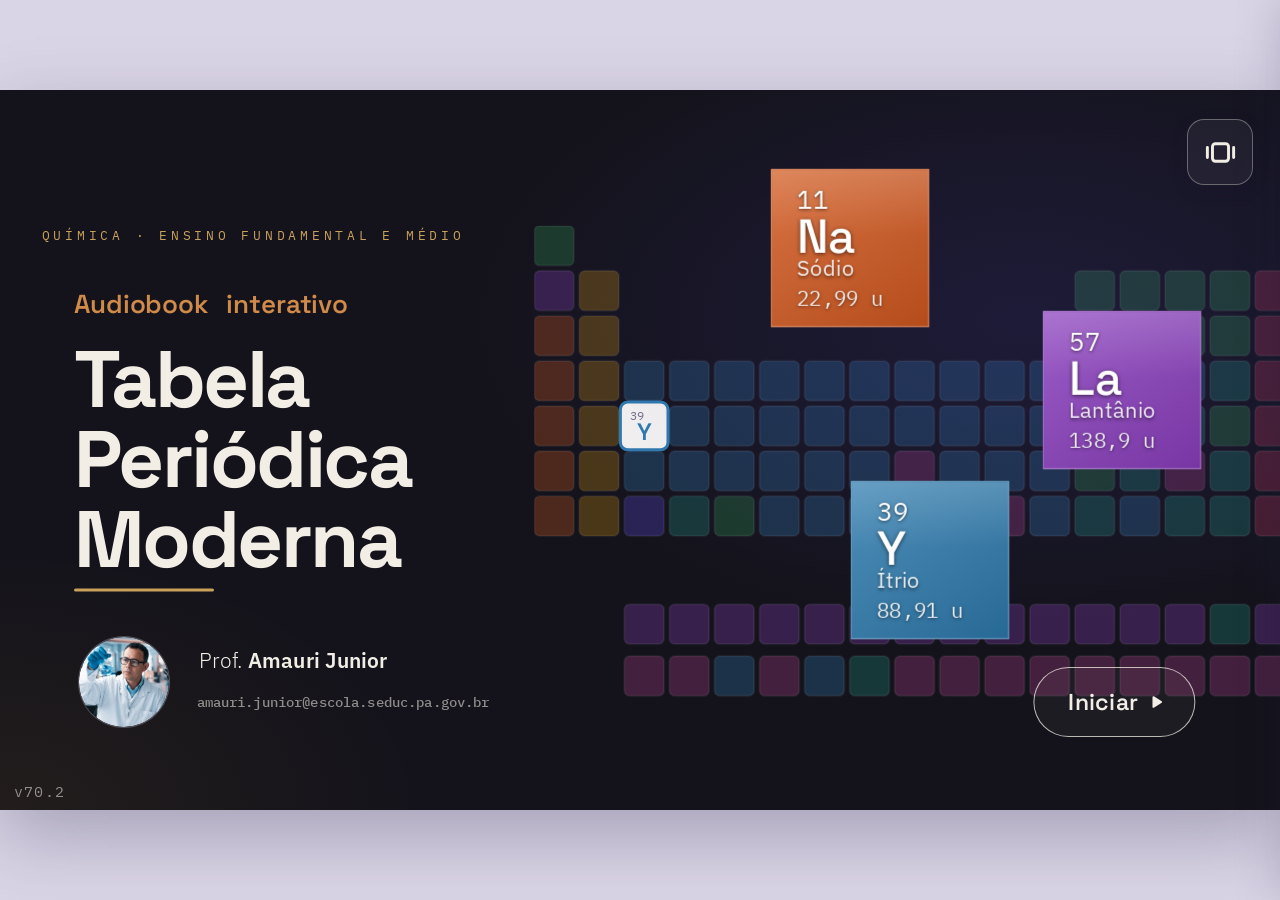
==== tabela-periodica.html @ 0860d61d "v70.2 · Tópico 10: comandos curtos nos quizzes (h: Qual a coluna do subnível x?; 2 e 3: Qual o subní" ====
<!DOCTYPE html>
<html lang="pt-BR">
<head>
<meta charset="UTF-8">
<meta name="viewport" content="width=device-width, initial-scale=1, viewport-fit=cover">
<title>Audiobook interativo da Tabela Periódica Moderna</title>
<meta name="theme-color" content="#EDEAF2">
<!-- só clara: o modo escuro automático de alguns celulares escurecia
     o fundo fora do palco, e as laterais ficavam pretas -->
<meta name="color-scheme" content="only light">
<meta name="mobile-web-app-capable" content="yes">
<meta name="apple-mobile-web-app-capable" content="yes">
<meta name="apple-mobile-web-app-status-bar-style" content="black-translucent">
<meta name="apple-mobile-web-app-title" content="Tabela Periódica">
<meta name="application-name" content="Tabela Periódica">
<meta name="description" content="O audiobook interativo da Tabela Periódica do Prof. Amauri Junior: a aula guiada por áudio, com os 118 elementos em cubos que giram.">
<link rel="manifest" href="manifest.webmanifest">
<!-- os ícones levam ?v=4: o endereço novo é o que faz o aparelho trocar o
     ícone que guardou do app instalado -->
<link rel="icon" type="image/png" sizes="32x32" href="icones/app-32.png?v=4">
<link rel="icon" type="image/png" sizes="192x192" href="icones/app-192.png?v=4">
<link rel="apple-touch-icon" sizes="180x180" href="icones/app-180.png?v=4">
<!-- AS FONTES MORAM AQUI DENTRO, como no app do professor: o aluno abre
     isto no celular da casa dele, e nada é pedido para fora. -->
<link rel="stylesheet" href="fontes/fontes.css">
<style>
/* ============================================================
   PALETA — as 3 cores do tema, as mesmas do app do professor
   papel-lavanda (fundo) · índigo (estrutura) · âmbar (destaque)
   ============================================================ */
:root{
  --fundo:      #EDEAF2;
  --fundo-alto: #F4F2F8;
  --fundo-2:    #E2DDEE;
  --tinta:      #201C42;
  --tinta-dim:  rgba(32,28,66,.62);
  --tinta-faint:rgba(32,28,66,.28);
  --indigo:     #4C3FBF;
  --indigo-dim: rgba(76,63,191,.22);
  --ouro:       #A96B10;
  --ouro-luz:   #E2A22B;
  --ouro-dim:   rgba(226,162,43,.26);

  /* ---- as cores das famílias da tabela ----
     Copiadas tal e qual da aula do professor: as duas telas têm de
     pintar a mesma casa da mesma cor, senão o aluno não reconhece em
     casa a tabela que viu na sala. */
  --cat-alcalinos:   #D2591F;
  --cat-alcterrosos: #C58A0E;
  --cat-transicao:   #2E7BAE;
  --cat-metais:      #1E8F7D;
  --fam-boro:        #6F8C1E;
  --cat-ametais:     #2E9450;
  --cat-halogenios:  #C13757;
  --cat-nobres:      #5B4BD6;
  --cat-lantanideos: #8B3FBE;
  --cat-actinideos:  #B1408C;
  --cat-calcogenios: #128B86;

  /* tempos e curvas das transições */
  --t-capa: .82s;
  --e-capa: cubic-bezier(.42,.02,.24,1);
  --t-desl: .58s;
  --e-desl: cubic-bezier(.32,.72,.24,1);
  --e-salto: cubic-bezier(.3,1.05,.35,1);

  --display: 'Space Grotesk', system-ui, sans-serif;
  --body:    'IBM Plex Sans', system-ui, sans-serif;
  --mono:    'IBM Plex Mono', ui-monospace, monospace;
}

*{box-sizing:border-box;margin:0;padding:0}
html,body{height:100%;overflow:hidden;background:#DAD5E6}
body{
  font-family:var(--body);
  color:var(--tinta);
  -webkit-font-smoothing:antialiased;
  overscroll-behavior:none;
  touch-action:pan-y;
}
:focus-visible{outline:2px solid var(--ouro);outline-offset:3px;border-radius:4px}

/* ---------- palco 16:9 que escala pra qualquer tela ---------- */
#viewport{position:fixed;inset:0;overflow:hidden}
#stage{
  position:absolute;top:50%;left:50%;
  width:1280px;height:720px;
  transform-origin:center center;
  transform:translate(-50%,-50%) scale(var(--fit,1));
  background:linear-gradient(160deg,var(--fundo-alto),var(--fundo) 52%,var(--fundo-2));
  box-shadow:0 26px 70px rgba(32,28,66,.28);
  overflow:hidden;
  touch-action:none;
  user-select:none;-webkit-user-select:none;-webkit-touch-callout:none;
  /* a profundidade em que o cubo da capa gira */
  perspective:1500px;perspective-origin:50% 50%;
}

/* a grade da tabela como papel de fundo: células, não milimetrado */
/* (a grade do papel saiu a pedido do professor: o fundo é liso, só com
   as duas luzes de baixo) */
#stage::before{
  content:'';position:absolute;inset:0;pointer-events:none;z-index:0;
}
/* duas luzes, uma fria e uma quente, para o papel não ficar chapado */
#stage::after{
  content:'';position:absolute;inset:0;pointer-events:none;z-index:0;
  background:radial-gradient(115% 85% at 82% 6%,rgba(76,63,191,.09),transparent 58%),
             radial-gradient(85% 75% at 4% 100%,rgba(226,162,43,.14),transparent 62%);
}

/* ---- O CELULAR DEITADO: o palco até às bordas (ver ajustaPalco) ----
   A tela é mais larga do que 16:9, e a cena, medida pela altura, deixava
   duas faixas nos lados. Aqui o papel de fundo passa para a tela inteira
   (a grade alinhada com a do palco), o palco deixa de cortar o que sai
   dele, as camadas que cobrem a cena cobrem também as faixas — por uma
   sombra sem desfoque, que não mexe no que está dentro delas —, e o play
   e a versão vão para os cantos de verdade. Só no celular: tablets,
   Chromebooks e computadores nunca entram aqui. */
html.palco-largo #viewport{
  background-color:var(--fundo);
  /* (sem a grade, como no palco) */
  background-image:
    radial-gradient(115% 85% at 82% 6%,rgba(76,63,191,.09),transparent 58%),
    radial-gradient(85% 75% at 4% 100%,rgba(226,162,43,.14),transparent 62%),
    linear-gradient(160deg,var(--fundo-alto),var(--fundo) 52%,var(--fundo-2));
  background-size:100% 100%, 100% 100%, 100% 100%;
  background-repeat:no-repeat;
}
html.palco-largo #stage{background:transparent;box-shadow:none;overflow:visible}
html.palco-largo #stage::before, html.palco-largo #stage::after{display:none}
/* AS CAMADAS QUE COBREM A CENA cobrem também as faixas. Não por uma sombra
   em volta: a emenda entre a camada e a sombra, as duas semitransparentes,
   saía como uma linha na borda do palco (no Tab S9). A cor delas passa
   para um ::before esticado até as bordas da tela, atrás do conteúdo (que
   fica no lugar); o breu do quiz, sem nada dentro, estica a caixa. */
html:is(.palco-largo,.palco-alto) :is(.veu,.quiz,.memoria,.resumo1){background:none}
html:is(.palco-largo,.palco-alto) :is(.veu,.quiz,.memoria,.resumo1)::before{content:'';position:absolute;z-index:-1;pointer-events:none}
html.palco-largo :is(.veu,.quiz,.memoria,.resumo1)::before{inset:0 calc(-1 * var(--folga))}
html.palco-alto  :is(.veu,.quiz,.memoria,.resumo1)::before{inset:calc(-1 * var(--folgav)) 0}
html:is(.palco-largo,.palco-alto) .veu::before {background:rgba(12,10,32,.87)}
/* (o resumo interativo e o véu das terras-raras, mais escuros) */
html:is(.palco-largo,.palco-alto) :is(.resumo1,.veu-terras)::before{background:rgba(12,10,32,.93)}
html:is(.palco-largo,.palco-alto) .veu-eletro::before{background:rgba(12,10,32,.96)}
html:is(.palco-largo,.palco-alto) .quiz::before{background:rgba(12,10,32,.55)}
html:is(.palco-largo,.palco-alto) .memoria::before{background:radial-gradient(ellipse 92% 82% at 50% 46%,
  rgba(20,17,46,.95) 0%, rgba(11,9,30,.985) 62%, rgba(7,6,22,.995) 100%)}
html.palco-largo .breu-quiz{inset:0 calc(-1 * var(--folga))}
html.palco-largo #flash-erro{box-shadow:0 0 0 var(--folga) rgba(220,38,60,.55)}
html.palco-largo #som, html.palco-largo #som-dica{translate:var(--folga) 0}
/* o da velocidade fica no canto do palco, junto do botão do carrossel, e
   não vai para a borda: no canto da tela, arredondado e com a câmera,
   ele sumiria */
/* solto na montagem, o botão da velocidade já foi medido com a folga:
   somá-la outra vez o faria saltar para o lado */
html.palco-largo #vel.solto{translate:none}
/* o mesmo para o play solto fora da capa (na capa ele vive do layout fixado) */
html.palco-largo #stage:not(.na-capa) :is(#som, #som-dica).solto{translate:none}
html.palco-largo #versao{translate:calc(-1 * var(--folga)) 0}
/* e a barrinha do progresso, de borda a borda: a fração vem em --prog */
html.palco-largo #progress{left:calc(-1 * var(--folga));right:calc(-1 * var(--folga));width:auto!important;
  transform-origin:left center;transform:scaleX(var(--prog,0));transition:transform .45s cubic-bezier(.4,0,.2,1)}

/* ---- O TABLET: o palco até às bordas de cima e de baixo (ver ajustaPalco) ----
   O mesmo do celular deitado, mas na vertical: o papel na tela inteira,
   as camadas que cobrem a cena cobrem também as faixas, o cabeçalho e os
   botões do alto sobem, o play e a versão descem, e a tabela cresce um
   pouco (--cresce-alto) no espaço que ficou. */
html.palco-alto #viewport{
  background-color:var(--fundo);
  background-image:
    radial-gradient(115% 85% at 82% 6%,rgba(76,63,191,.09),transparent 58%),
    radial-gradient(85% 75% at 4% 100%,rgba(226,162,43,.14),transparent 62%),
    linear-gradient(160deg,var(--fundo-alto),var(--fundo) 52%,var(--fundo-2));
  background-size:100% 100%, 100% 100%, 100% 100%;
  background-repeat:no-repeat;
}
html.palco-alto.capa-escura #viewport{background:#14131B}
html.palco-alto #stage{background:transparent;box-shadow:none;overflow:visible}
html.palco-alto #stage::before, html.palco-alto #stage::after{display:none}
/* (as camadas que cobrem a cena: ver o palco largo, acima) */
html.palco-alto .breu-quiz{inset:calc(-1 * var(--folgav)) 0}
html.palco-alto #flash-erro{box-shadow:0 0 0 var(--folgav) rgba(220,38,60,.55)}
/* o alto: o cabeçalho, o progresso, o carrossel e a velocidade */
html.palco-alto .tira, html.palco-alto #ver-slides, html.palco-alto #vel{translate:0 calc(-1 * var(--folgav))}
html.palco-alto #progress{top:calc(-1 * var(--folgav))}
/* o baixo: o play e a versão */
html.palco-alto #som, html.palco-alto #som-dica, html.palco-alto #versao{translate:0 var(--folgav)}
/* soltos na montagem, já foram medidos no lugar novo */
html.palco-alto :is(#som, #som-dica, #vel, #ver-slides).solto{translate:none}
/* a tabela cresce um fio, a partir do meio */
html.palco-alto .slide:not(.capa) .cena{scale:var(--cresce-alto,1)}

/* barra de progresso da apresentação */
#progress{position:absolute;top:0;left:0;height:3px;background:var(--ouro-luz);z-index:6;
  width:0;transition:width .45s cubic-bezier(.4,0,.2,1)}

/* ---------- a tabelinha colorida, a marca do tema ---------- */
#tabela{
  position:absolute;z-index:0;pointer-events:none;
  width:320px;right:-24px;bottom:-20px;opacity:.4;
  transition:width .8s var(--e-capa),right .8s var(--e-capa),
             bottom .8s var(--e-capa),opacity .8s var(--e-capa);
}
#tabela .cel{stroke:rgba(255,255,255,.72);stroke-width:.5;
  transition:fill 1.2s ease}
/* A CASA QUE ACENDE — de vez em quando uma casinha da capa diz quem é */
#tabela .luz{
  opacity:0;transform-box:fill-box;transform-origin:center;transform:scale(.84);
  transition:opacity .3s ease, transform .4s cubic-bezier(.2,1.35,.4,1);
}
#tabela .luz.on{opacity:1;transform:scale(1)}
#tabela .luz .carta{fill:#FFFDF8;fill-opacity:.96;stroke:var(--cl);stroke-width:.7}
#tabela .luz .n{font-family:var(--mono);font-size:2.7px;fill:var(--tinta-dim)}
#tabela .luz .s{font-family:var(--display);font-weight:600;font-size:5.4px;
  fill:var(--cl);text-anchor:middle}
/* Na capa a tabelinha é a ilustração, mas agora em ponto pequeno: o
   título cresceu e é ele que manda na folha. Ela fica no canto de
   baixo à direita, do tamanho de um selo — e acima do botão da
   narração, que mora no mesmo canto. */
#stage.na-capa #tabela{width:520px;right:30px;bottom:88px;opacity:1}
/* onde há uma tabela de verdade em cena, a do canto sai */
#stage.sem-marca #tabela{opacity:0}

/* ---------- slides ---------- */
/* o deck é o volume 3D onde as faces do cubo giram */
#deck{position:absolute;inset:0;z-index:1;transform-style:preserve-3d}
.slide{
  position:absolute;inset:0;
  padding:56px 80px 58px;
  display:flex;flex-direction:column;
  opacity:0;visibility:hidden;
  backface-visibility:hidden;
}
.slide.is-active {opacity:1;visibility:visible;z-index:3}
.slide.is-leaving{opacity:1;visibility:visible;z-index:2}

/* ===== capa <-> slide 1: o cubo girando =====
   As duas faces giram juntas em torno do mesmo eixo, cada uma
   empurrada meia volta para longe do observador e trazida de volta —
   é isso que faz o vinco do canto do cubo aparecer no meio do giro. */
.slide::after{content:'';position:absolute;inset:0;z-index:9;pointer-events:none;
  background:#0B0D20;opacity:0}

.fx-cube-in-next {animation:cubeInNext  var(--t-capa) var(--e-capa) both}
.fx-cube-out-next{animation:cubeOutNext var(--t-capa) var(--e-capa) both}
.fx-cube-in-prev {animation:cubeInPrev  var(--t-capa) var(--e-capa) both}
.fx-cube-out-prev{animation:cubeOutPrev var(--t-capa) var(--e-capa) both}
.fx-cube-in-next::after,.fx-cube-in-prev::after {animation:faceClara var(--t-capa) var(--e-capa) both}
.fx-cube-out-next::after,.fx-cube-out-prev::after{animation:faceEscura var(--t-capa) var(--e-capa) both}

@keyframes cubeInNext{
  from{transform:translateZ(-640px) rotateY(90deg)  translateZ(640px)}
  to  {transform:translateZ(0)      rotateY(0deg)   translateZ(0)}
}
@keyframes cubeOutNext{
  from{transform:translateZ(0)      rotateY(0deg)   translateZ(0)}
  to  {transform:translateZ(-640px) rotateY(-90deg) translateZ(640px)}
}
@keyframes cubeInPrev{
  from{transform:translateZ(-640px) rotateY(-90deg) translateZ(640px)}
  to  {transform:translateZ(0)      rotateY(0deg)   translateZ(0)}
}
@keyframes cubeOutPrev{
  from{transform:translateZ(0)      rotateY(0deg)   translateZ(0)}
  to  {transform:translateZ(-640px) rotateY(90deg)  translateZ(640px)}
}
@keyframes faceClara {from{opacity:.5} to{opacity:0}}
@keyframes faceEscura{from{opacity:0}  to{opacity:.5}}

/* ---------- CAPA ----------
   Três faixas verticais, da esquerda para a direita: o título, o
   retrato, e a tabelinha no canto de baixo. O título é agora o nome do
   que isto é — um audiobook —, e é a peça mais comprida da capa: por
   ele ganhar largura, o retrato foi para a direita e a tabelinha
   encolheu para o canto. O endereço saiu de debaixo do nome e foi
   morar no rodapé, sozinho: ali ele se lê sem disputar com nada. */
.slide.capa{justify-content:center;padding-left:88px}
.capa .marca{
  font-family:var(--mono);font-size:12px;letter-spacing:.34em;text-transform:uppercase;
  color:var(--indigo);margin-bottom:22px;
}
.capa h1{
  font-family:var(--display);font-weight:700;font-size:52px;line-height:1.04;
  letter-spacing:-.028em;color:var(--tinta);
}
.capa h1 em{font-style:normal;color:var(--ouro)}
/* a última palavra fica no meio da caixa do título, e não encostada à
   esquerda: sozinha numa linha curta, alinhada com as outras ela
   parecia uma sobra da linha de cima */
.capa h1 .ult{display:block;text-align:center}
/* e "Tabela Periódica" também, na linha dela: as duas linhas âmbar
   descem pelo eixo do título, uma debaixo da outra */
.capa h1 .linha{display:block;text-align:center}

/* ---- os blocos gigantes da capa ----
   Três cubos em tamanho grande, ao lado da tabelinha: o sódio, o ítrio
   e o lantânio — os três primeiros que a tabelinha acende. São os
   mesmos cubos da tabela do slide 1, na mesma construção de seis faces
   iguais; aqui em ponto grande, para quem chega ver de perto do que é
   feita a tabela que está ao lado. */
.capa .blocos{position:absolute;inset:0;z-index:2;pointer-events:none}

/* ---- as frases digitadas ----
   Aparecem no vazio à direita do retrato, letra a letra, como alguém a
   escrever depressa. A caixa tem tamanho fixo mesmo vazia: é peça de
   montagem, e uma caixa de altura zero não se deixaria pegar. */
.capa .digitado{
  position:absolute;left:305px;top:350px;width:410px;height:250px;z-index:3;
  pointer-events:none;
}
body.montagem .capa .digitado{pointer-events:auto}
.capa .frase{
  display:none;margin:0 0 12px;
  font-family:var(--display);font-weight:500;font-size:27px;line-height:1.22;
  letter-spacing:-.01em;color:var(--tinta);
  transition:opacity .35s ease;
}
.capa .frase.on{display:block}
.capa .frase.saindo{opacity:0}
/* o tracinho: firme enquanto escreve, a piscar quando espera */
.capa .frase .cursor{
  display:inline-block;width:3px;height:.95em;margin-left:3px;vertical-align:-.12em;
  background:var(--ouro-luz);border-radius:1px;
}
.capa .frase .cursor.pisca{animation:piscaCursor 1.05s steps(1) infinite}
@keyframes piscaCursor{50%{opacity:0}}
.capa .risco{
  width:200px;height:4px;margin:26px 0 20px;border-radius:2px;
  background:linear-gradient(90deg,var(--ouro-luz),var(--indigo));
}
.capa .autor{font-size:22px;font-weight:300;color:var(--tinta-dim);letter-spacing:.01em}
.capa .autor b{font-weight:500;color:var(--tinta)}
/* o endereço, no rodapé: quem lê isto de longe está lendo o título, e
   quem quer o contato está perto — e é no pé da folha que se procura */
.capa .email{
  position:absolute;left:88px;bottom:46px;
  font-family:var(--mono);font-size:17px;font-weight:500;letter-spacing:.01em;
  color:var(--indigo);text-decoration:none;cursor:pointer;
  /* é um link, e o palco inteiro não deixa selecionar texto: aqui deixa,
     para quem preferir copiar o endereço à mão */
  user-select:text;-webkit-user-select:text;
  border-bottom:1px solid transparent;transition:border-color .2s,color .2s;
}
.capa .email:hover{color:var(--ouro);border-bottom-color:var(--ouro-dim)}

/* ---- o menu do endereço (botão direito, ou dedo demorado) ----
   Uma opção só, com o desenho da barra de controles. */
#menu-email{
  position:fixed;z-index:95;min-width:180px;padding:6px;
  background:rgba(255,255,255,.97);border:1px solid var(--indigo-dim);
  border-radius:11px;backdrop-filter:blur(9px);
  box-shadow:0 14px 36px rgba(32,28,66,.24);
}
#menu-email[hidden]{display:none}
#menu-email button{
  display:flex;align-items:center;gap:10px;width:100%;padding:9px 12px;
  border:0;border-radius:7px;background:transparent;cursor:pointer;
  font-family:var(--body);font-size:14px;color:var(--tinta);text-align:left;
}
#menu-email button:hover,#menu-email button:focus-visible{
  background:rgba(76,63,191,.1);color:var(--indigo);outline:none;
}
#menu-email svg{flex:none;color:var(--ouro)}
/* o retrato do autor, enquadrado como uma célula da tabela */
.capa .foto{
  position:absolute;left:790px;top:400px;width:164px;height:242px;margin:0;
  transform:translate(-50%,-50%) scale(1.1);
  padding:7px;background:#fff;border:1.5px solid var(--indigo);border-radius:6px;
  box-shadow:0 12px 28px rgba(32,28,66,.2);
}
.capa .foto img{width:100%;height:100%;object-fit:cover;display:block;border-radius:2px}

/* ============================================================
   A CAPA NOVA (CAPA_NOVA) — fundo escuro, o título claro à esquerda,
   a tabelinha apagada ao fundo e as três cartas por cima dela
   ============================================================ */
#stage.na-capa.capa-nova::before{background-image:none;background:#14131B}
#stage.na-capa.capa-nova::after{
  background:radial-gradient(70% 70% at 80% 32%,rgba(76,63,191,.18),transparent 62%),
             radial-gradient(55% 60% at 0% 100%,rgba(226,162,43,.07),transparent 60%)}
html.palco-largo.capa-escura #viewport{background:#14131B}
#stage.capa-nova .capa .marca{color:#C9A15B;font-size:12.5px;letter-spacing:.3em;white-space:nowrap}
#stage.capa-nova .capa h1{font-size:80px;line-height:1.0;letter-spacing:-.032em;color:#F2EEE6;text-align:left}
#stage.capa-nova .capa h1 .p-audio,
#stage.capa-nova .capa h1 .p-inter{font-size:26px;font-weight:600;letter-spacing:-.005em;color:#D08A4A}
#stage.capa-nova .capa h1 em{display:block;width:430px;margin-top:14px;color:#F2EEE6}
#stage.capa-nova .capa h1 .linha,
#stage.capa-nova .capa h1 .ult{display:block;text-align:left}
#stage.capa-nova .capa .risco{width:140px;height:3px;background:#C9A15B}
/* o nome e o endereço numa linha só, sempre: com a caixa na largura
   medida, uma letra que chegasse mais larga partia o nome em dois */
#stage.capa-nova .capa .autor{font-size:21px;color:#F2EEE6;white-space:nowrap}
#stage.capa-nova .capa .email{white-space:nowrap}
#stage.capa-nova .capa .autor .por{display:none}
#stage.capa-nova .capa .autor b{font-weight:700;color:#F2EEE6}
#stage.capa-nova .capa .email{font-size:14px;color:rgba(242,238,230,.55)}
#stage.capa-nova .capa .email:hover{color:#C9A15B;border-bottom-color:rgba(201,161,91,.4)}
/* o retrato, redondo e pequeno, ao lado do nome */
#stage.capa-nova .capa .foto{width:92px;height:92px;padding:0;border-radius:50%;overflow:hidden;
  background:#24222E;border:1.5px solid rgba(242,238,230,.22);box-shadow:none}
#stage.capa-nova .capa .foto img{border-radius:50%;object-position:50% 16%}
#stage.capa-nova .capa .frase{color:#EDE8F5;text-shadow:0 2px 14px rgba(12,11,18,.95), 0 0 4px rgba(12,11,18,.9)}
/* sem o vão entre as duas palavras */
#stage.capa-nova .capa h1 .p-audio{margin-right:0}
/* a tabelinha apagada ao fundo: a cor da família, mas quase no escuro */
#stage.na-capa.capa-nova #tabela .cel{stroke:rgba(255,255,255,.05)}
/* as cartas: o texto à esquerda — o número, o símbolo, o nome e a massa */
#stage.capa-nova .capa .blocos .face{align-items:flex-start;text-align:left;
  padding:calc(6px * var(--k,1)) calc(9px * var(--k,1)) calc(6px * var(--k,1))}
#stage.capa-nova .capa .blocos .face i{order:1}
/* o símbolo cede o espaço (e não o nome, que se cortava até sumir) */
#stage.capa-nova .capa .blocos .face b{order:2;place-items:center start;align-self:stretch;min-height:0;
  font-size:calc(17.5px * var(--k,1))}
#stage.capa-nova .capa .blocos .face em{order:3;align-self:stretch;text-align:left;flex-shrink:0;
  font-size:calc(8.2px * var(--k,1));margin-bottom:calc(1.5px * var(--k,1))}
#stage.capa-nova .capa .blocos .face u{order:4;align-self:stretch;text-align:left;flex-shrink:0}
/* o play, em anel claro */
#stage.na-capa.capa-nova #som{background:rgba(255,255,255,.04);border:1.5px solid rgba(242,238,230,.75);
  color:#F2EEE6;box-shadow:none}
#stage.na-capa.capa-nova #som .trilho{stroke:rgba(242,238,230,.14)}
#stage.na-capa.capa-nova #som-dica{color:rgba(242,238,230,.5)}
/* e a versão do app, no canto de baixo: clara, para se ler no escuro */
html.capa-escura #versao{color:rgba(242,238,230,.55)}

/* ============================================================
   A ABERTURA (a narração 0) — efeitosCapa() decide, pelo segundo do
   áudio, as classes do palco e das peças:
   · abre-capa  a narração corre: a parte esquerda apaga e só volta
                peça a peça — digitada (.dig) ou esmaecendo (.ve)
   · tab-meio   a tabelinha está no meio da capa: o resto sai de cena
   ============================================================ */
#stage.abre-capa .capa :is(.marca, h1, .risco, .autor, .email, .foto){
  opacity:0;
  transition:transform var(--tsobe,.42s) var(--e-salto), filter .8s ease, box-shadow .42s ease, opacity .6s ease}
#stage.abre-capa .capa .ve{opacity:1}
/* digitada, a peça acende de uma vez: quem aparece aos poucos são as letras */
#stage.abre-capa .capa .dig{opacity:1;transition-duration:.42s,.8s,.42s,0s}
#stage.abre-capa .capa .dig .lt{visibility:hidden}
#stage.abre-capa .capa .dig .lt.vis{visibility:visible}
/* o tracinho de quem escreve: fora do fluxo, para não partir a palavra */
.capa .cursor-dig{position:absolute;display:inline-block;width:0;height:1em}
.capa .cursor-dig::after{content:'';position:absolute;left:2px;top:.08em;width:3px;height:.9em;
  border-radius:1px;background:var(--ouro-luz)}
/* "Desenvolvido pelo", por cima do nome, só durante a abertura */
.capa .autor .desenv{display:none;position:absolute;left:0;bottom:100%;margin-bottom:2px;
  font-size:17px;font-weight:400;color:rgba(242,238,230,.72)}
#stage.abre-capa .capa .autor .desenv{display:block}
/* a tabela no meio: as peças da capa saem em fade out, e voltam em fade
   in — pelo filtro (a opacidade é da digitação); as cartas, pela opacidade */
#stage.tab-meio .capa :is(h1, .risco, .autor, .foto, .digitado){filter:opacity(0)}
#stage .capa .digitado{transition:filter .8s ease}
.capa .blocos{transition:opacity .8s ease}
#stage.tab-meio .capa .blocos{opacity:0}
/* os símbolos das casas: apagados, e a narração acende-os (--sim). Sem o
   #tabela no seletor: as cópias da tabelinha (carrossel, visão geral)
   perdem o id e têm de os esconder também */
text.sim{font-family:var(--display);font-weight:700;font-size:4.1px;text-anchor:middle;
  fill:#fff;opacity:var(--sim,0);pointer-events:none}
#stage.na-capa.capa-nova #tabela .cel{fill-opacity:var(--celop,.3)}

/* O BOTÃO INSTALAR, na capa, no canto de cima à direita; e a ajuda do
   iPhone e do iPad, logo abaixo dele */
/* à esquerda do botão dos slides, que mora no canto, e na mesma altura */
.capa .instalar{position:absolute;top:15px;right:106px;z-index:8;display:flex;align-items:center;gap:8px;
  padding:9px 17px 9px 13px;border-radius:999px;cursor:pointer;
  font-family:var(--display);font-weight:600;font-size:15px;letter-spacing:.01em;
  color:var(--indigo);background:rgba(255,255,255,.92);border:1px solid var(--indigo-dim);
  box-shadow:0 8px 20px rgba(32,28,66,.14);transition:transform .2s var(--e-salto), background .2s}
.capa .instalar:hover{transform:translateY(-2px)}
.capa .instalar:active{transform:scale(.96)}
.capa .instalar[hidden], .capa .instalar-ajuda[hidden]{display:none}
.capa .instalar svg{flex:none}
#stage.capa-nova .capa .instalar{color:#F2EEE6;background:rgba(255,255,255,.06);
  border-color:rgba(242,238,230,.35);box-shadow:none}
#stage.capa-nova .capa .instalar:hover{background:rgba(255,255,255,.13)}
.capa .instalar-ajuda{position:absolute;top:67px;right:106px;z-index:8;width:290px;padding:12px 15px;
  border-radius:12px;font-family:var(--body);font-size:14px;line-height:1.5;color:var(--tinta);
  background:#fff;border:1px solid var(--indigo-dim);box-shadow:0 14px 34px rgba(20,17,46,.3)}
.capa .instalar-ajuda svg{vertical-align:-3px;color:var(--indigo)}

/* ---------- cabeçalho: a tira do alto ----------
   É a arrumação que o professor deixou nos slides de conteúdo: régua,
   número, título e subtítulo lado a lado numa tira só, no alto. Vale
   aqui pela mesma razão que vale lá — a tabela precisa da folha
   inteira, e um cabeçalho de quatro andares comeria um terço dela. */
.slide:not(.capa){padding:0}
.tira{
  position:absolute;left:80px;right:80px;top:10px;height:48px;z-index:5;
  display:flex;align-items:center;gap:24px;
}
.num{
  font-family:var(--display);font-weight:700;font-size:46px;line-height:1;
  color:var(--indigo);opacity:.34;
}
/* as letras do título na abertura do capítulo (animaTituloNaAbertura):
   crescem a partir do pé e ficam douradas, uma de cada vez */
.title .letra-ab.oculta{visibility:hidden}
.title .cursor-ab{display:inline-block;width:3px;height:.85em;margin-left:2px;margin-right:-5px;
  vertical-align:-.08em;background:var(--ouro);border-radius:1px}
.title{
  font-family:var(--display);font-weight:700;font-size:35px;line-height:1.05;
  letter-spacing:-.02em;color:var(--tinta);
  max-width:none;white-space:nowrap;
}
/* a assinatura do tema: a régua dos períodos.
   Uma célula por slide; a acesa é onde a aula está. */
.regua{display:flex;gap:5px;flex:none}
.regua button{
  width:15px;height:15px;padding:0;cursor:pointer;border-radius:2px;
  background:transparent;border:1px solid rgba(76,63,191,.32);
  transition:background .25s,border-color .25s,transform .25s;
}
.regua button:hover{border-color:var(--indigo);transform:translateY(-2px)}
.regua button.feito{background:rgba(76,63,191,.42);border-color:transparent}
.regua button.aqui{
  background:var(--ouro-luz);border-color:var(--ouro);
  box-shadow:0 0 0 3px rgba(226,162,43,.24);
}
.subtitle{font-size:28px;font-weight:300;color:var(--ouro);letter-spacing:.005em;
  white-space:nowrap}
/* o subtítulo comprido (o slide 6, com as quatro famílias) desce de
   corpo para caber na tira, ao lado do título, sem passar da borda */
.subtitle.longo{font-size:20px}

/* área de conteúdo — o palco inteiro, por baixo da tira.
   Como ela cobre o slide todo, as contas da tabela são feitas em
   coordenadas do palco: x e y aqui são os mesmos x e y de 1280x720. */
.body-area{position:absolute;inset:0}

/* ============================================================
   A MESA DOS 118 CUBOS  (slide 1)
   Uma camada que cobre o slide inteiro, para a tabela poder passar
   por baixo do cabeçalho sem ficar presa à caixa do conteúdo. Ela
   não pega o dedo: só o cubo pega.
   ============================================================ */
.cena{position:absolute;inset:0;z-index:4;pointer-events:none}
/* A mesa é plana: quem tem volume são os cubos, cada um no seu
   próprio espaço 3D. Sem 'preserve-3d' aqui, a ordem em que eles se
   cobrem continua a ser a do z-index — e é dela que precisamos para
   pôr por cima o cubo que está girando ou aceso. */
.mesa{
  position:absolute;inset:0;
  /* --abre: o encolher da tabela aberta em linhas ou em colunas (LC25) */
  transform:translate(var(--px,0px),var(--py,0px)) scale(calc(var(--zoom,1) * var(--abre,1)));
}
/* a mesa do slide 4 (As coordenadas periódicas), no lugar e no tamanho
   que o professor deixou na montagem: 3 px para a direita, 14 px para
   baixo, a 0,97. Fora do celular, que tem a medida dele (AJUSTE). */
html:not(.celular) .mesa[data-slide="3"]{--px:3px;--py:14px;--zoom:.97}
/* e a do slide 9 (A natureza dos elementos), durante o tópico inteiro:
   5 px para a esquerda, 42 px para baixo, a 0,94 (a medida das séries) */
html:not(.celular) .mesa[data-slide="8"]{--px:-5px;--py:42px;--zoom:.94}
/* A TABELA ABERTA (LC25): as cartas andam para as linhas ou para as
   colunas, os números vão junto, e a mesa encolhe um fio para caber */
/* "São 7 linhas" / "São 18 colunas", na tabela aberta pelo toque (LC25.conta) */
.conta-lc25{position:absolute;z-index:30;transform:translate(-50%,-50%);white-space:nowrap;
  pointer-events:none;font-family:var(--display);font-weight:700;font-size:38px;color:var(--ouro);
  text-shadow:0 0 12px rgba(255,255,255,.95);opacity:0;transition:opacity .4s ease}
.conta-lc25.on{opacity:1}
.conta-lc25 .cursor{display:inline-block;width:3px;height:.9em;margin-left:5px;vertical-align:-.1em;
  background:var(--ouro);border-radius:1px}
.conta-lc25 .cursor.pisca{animation:piscaCursor 1.05s steps(1) infinite}
/* a coluna que sobe inteira na onda da "1" (COLUNAS_1): uma caixa do
   tamanho da mesa, que não pega o dedo — os cubos dentro pegam */
.coluna-onda{position:absolute;inset:0;pointer-events:none;
  transition:transform 90ms linear;will-change:transform}
/* --t25: o tempo de abrir e fechar. Depois da "2.5A", no toque do aluno
   (rapido25), vai ao dobro da velocidade */
.mesa.lc25{--t25:.55s;transition:transform var(--t25) cubic-bezier(.3,.85,.3,1)}
.mesa.lc25.rapido25{--t25:.275s}
.mesa.lc25 .pc{transition:left var(--t25) cubic-bezier(.3,.85,.3,1), top var(--t25) cubic-bezier(.3,.85,.3,1),
  transform var(--tsobe,.42s) var(--e-salto), filter var(--tsobe,.42s) ease, opacity .45s ease}
.mesa.lc25 .casa{transition:left var(--t25) cubic-bezier(.3,.85,.3,1), top var(--t25) cubic-bezier(.3,.85,.3,1), opacity .3s ease}
.mesa.aberta25 .casa:not(.serie){opacity:0}
.mesa.lc25 .eixo{transition:left var(--t25) cubic-bezier(.3,.85,.3,1), top var(--t25) cubic-bezier(.3,.85,.3,1),
  opacity .3s, color .25s, background .25s, border-color .25s, transform .25s}
/* o número no modelo do professor: a bolinha índigo, com o aro; entra
   em cascata — as linhas pela esquerda, as colunas caindo de cima */
.eixo.prof{width:30px;height:30px;font-family:var(--display);font-weight:600;font-size:16px;
  letter-spacing:0;color:var(--indigo);background:rgba(76,63,191,.12);border:1.5px solid var(--indigo);
  animation:numLinha25 .26s cubic-bezier(.2,1.5,.4,1) var(--atraso,0ms) backwards}
.eixo.prof[data-grupo]{width:27px;height:27px;font-size:14px;animation-name:numColuna25}
.eixo.some25{opacity:0}
@keyframes numLinha25{
  from{opacity:0;transform:translate(calc(-50% - 24px),-50%) scale(.5)}
  to  {opacity:1;transform:translate(-50%,-50%) scale(1)}
}
@keyframes numColuna25{
  from{opacity:0;transform:translate(-50%,calc(-50% - 24px)) scale(.5)}
  to  {opacity:1;transform:translate(-50%,-50%) scale(1)}
}

/* as coordenadas da tabela: o grupo em cima, o período à esquerda.
   Discretas — são a moldura, não o assunto. */
/* O número do eixo é uma bolinha que quase não se vê — e que, quando a
   cruz de um elemento acende, vira a medalha âmbar do app do
   professor. É a mesma peça nos dois estados: assim ela não aparece do
   nada, ela ACENDE. */
.eixo{
  position:absolute;display:grid;place-items:center;
  width:19px;height:19px;border-radius:50%;
  font-family:var(--mono);font-size:9.5px;letter-spacing:.02em;line-height:1;
  color:var(--tinta-faint);background:transparent;border:1px solid transparent;
  transform:translate(-50%,-50%);pointer-events:none;
  transition:opacity .3s,color .25s,background .25s,border-color .25s,transform .25s;
}
/* a família que sobe passa por cima do número do grupo dela; o número
   dá-lhe passagem e volta quando ela pousa */
.eixo.recuado{opacity:0}
.eixo.acesa{
  background:var(--ouro-luz);border-color:var(--ouro);color:#fff;font-weight:600;
  transform:translate(-50%,-50%) scale(1.28);
}

/* ============================================================
   AS COORDENADAS DE UM ELEMENTO
   O sistema do slide 3 da aula do professor, trazido para cá: o
   elemento salta, dá a volta e cai no mesmo lugar — e enquanto está no
   ar, a linha e a coluna dele acendem inteiras, os dois números viram
   medalha, e o resto da tabela recua. É o encontro das duas faixas que
   dá o lugar dele, e é isso que a cena mostra sem dizer.
   ============================================================ */
.mesa.tem-cruz .pc{transition:transform var(--tsobe,.42s) var(--e-salto),opacity .35s ease}
/* (e o card guarda uma transição de opacidade também sem a cruz — ver
   .pc —: apagada ela, a tabela volta em fade, e não de uma vez) */
.mesa.tem-cruz .pc:not(.cruz){opacity:.34}
.pc.escolhido{z-index:12}
/* o número aceso da cruz fica por cima dos cards: o elemento em destaque,
   crescido, não o tapa (o Na, na coluna 1, ficava por cima do seu 3) */
.mesa .eixo.acesa{z-index:15}
/* NO EDITOR os números são peças soltas: medidos sem o crescer do
   destaque (senão a largura guardada já vinha crescida), sempre redondos
   (a largura vem da medida e a altura acompanha — com a altura fixa de
   19 px eles ficavam achatados), e o destaque cresce pela escala da peça */
.mesa .eixo.medindo{transform:translate(-50%,-50%)!important;transition:none!important}
.mesa .eixo.solto, body.montagem .mesa .eixo.solto{height:auto!important;aspect-ratio:1;border-radius:50%}
.mesa .eixo.solto.acesa{--luz:1.28}
.pc.escolhido .cubo{--sc:1.18}
.pc.escolhido .face{box-shadow:0 0 0 2px rgba(226,162,43,.9), 0 10px 24px rgba(80,40,0,.34)}

/* a faixa que acende a linha (ou a coluna) inteira, número junto */
.banda{
  position:absolute;opacity:0;pointer-events:none;z-index:0;border-radius:10px;
  background:rgba(226,162,43,.18);border:1px solid rgba(226,162,43,.5);
  transition:top .3s cubic-bezier(.3,.85,.3,1),left .3s cubic-bezier(.3,.85,.3,1),
             width .3s ease,height .3s ease,opacity .45s ease;
}
.banda.on{opacity:1}
/* A ENTRADA DAS FAIXAS: a da linha corre da direita para a esquerda, e a
   da coluna de baixo para cima — e o número do período (à esquerda) e o do
   grupo (em cima) só acendem quando a faixa chega a eles (o atraso de
   .eixo.acesa, abaixo, é a duração da faixa) */
.banda-linha.on{animation:faixaLinha .3s cubic-bezier(.4,0,.6,1) both}
.banda-col.on  {animation:faixaColuna .3s cubic-bezier(.4,0,.6,1) both}
@keyframes faixaLinha {from{clip-path:inset(0 0 0 100% round 10px)} to{clip-path:inset(0 0 0 0 round 10px)}}
@keyframes faixaColuna{from{clip-path:inset(100% 0 0 0 round 10px)} to{clip-path:inset(0 0 0 0 round 10px)}}
.mesa:has(.banda.on) .eixo.acesa{transition-delay:.27s}
/* AS DUAS CORES DAS COORDENADAS: azul para as linhas (os períodos) e
   laranja para as colunas (os grupos) — nos números e nas faixas */
:root{--cor-linha:#2F7FD1;--cor-coluna:#E0782B}
.eixo[data-periodo]{color:var(--cor-linha)}
.eixo[data-grupo]{color:var(--cor-coluna)}
.eixo[data-periodo].acesa{background:var(--cor-linha);border-color:var(--cor-linha);color:#fff}
.eixo[data-grupo].acesa{background:var(--cor-coluna);border-color:var(--cor-coluna);color:#fff}
.banda-linha{background:rgba(47,127,209,.16);border-color:rgba(47,127,209,.55)}
.banda-col{background:rgba(224,120,43,.16);border-color:rgba(224,120,43,.55)}
/* os números em bolinha (o modelo do professor): sem contorno, o círculo
   todo na cor — azul nas linhas, laranja nas colunas —, e o número em
   branco; também no escuro do quiz */
.mesa .eixo.prof, .slide.quiz-escuro .mesa .eixo.prof{border-color:transparent;color:#fff}
/* na 2.5, o número da linha (ou da coluna) por onde o brilho passa: cresce
   e acende em verde, junto com os cards */
.mesa .eixo.brilha25{z-index:16;transform:translate(-50%,-50%) scale(1.3);
  transition:transform .15s ease, box-shadow .15s ease}
.mesa .eixo.brilha25[data-periodo]{box-shadow:0 0 0 2px rgba(111,174,240,.95), 0 0 16px 5px rgba(47,127,209,.65)}
.mesa .eixo.brilha25[data-grupo]{box-shadow:0 0 0 2px rgba(243,160,98,.95), 0 0 16px 5px rgba(224,120,43,.65)}
/* os cards da onda da 2.5: azul nas linhas, laranja nas colunas */
.pc.luz-linha25 .face{box-shadow:inset 0 0 0 60px rgba(47,127,209,calc(.3 * var(--verde,1))),
  0 0 0 2px rgba(111,174,240,var(--verde,1)), 0 0 20px 5px rgba(47,127,209,calc(.6 * var(--verde,1)))}
.pc.luz-coluna25 .face{box-shadow:inset 0 0 0 60px rgba(224,120,43,calc(.3 * var(--verde,1))),
  0 0 0 2px rgba(243,160,98,var(--verde,1)), 0 0 20px 5px rgba(224,120,43,calc(.6 * var(--verde,1)))}
.pc.luz-linha25 .cubo, .pc.luz-coluna25 .cubo{--sc:calc(1 + .06 * var(--verde,1))}
/* "São 7 linhas" em azul, "São 18 colunas" em laranja */
/* a segunda linha (nos toques depois da 2.5A), menor, centrada */
/* "Toque de novo pra ver as colunas": debaixo do "São 7 linhas", com a
   mãozinha a bater no fim dele (no .alvo) */
.pede-lc25{position:absolute;z-index:30;transform:translate(-50%,-50%);white-space:nowrap;
  pointer-events:none;display:flex;align-items:center;gap:10px;font-family:var(--display);
  font-weight:600;font-size:22px;color:var(--indigo);text-shadow:0 0 10px rgba(255,255,255,.95);
  opacity:0;transition:opacity .3s ease}
.pede-lc25.on{opacity:1}
.pede-lc25 .txt{order:1}
.pede-lc25 .alvo{order:2;width:26px;height:26px}
.conta-lc25{text-align:center}
.conta-lc25 .l2{font-size:.58em;font-weight:600}
/* os números das linhas (ou colunas) ainda não alcançados pelo brilho */
.mesa .eixo.oculto25{opacity:0!important}
.conta-lc25[data-vez="linhas"]{color:var(--cor-linha)}
.conta-lc25[data-vez="colunas"]{color:var(--cor-coluna)}
.conta-lc25[data-vez="linhas"] .cursor{background:var(--cor-linha)}
.conta-lc25[data-vez="colunas"] .cursor{background:var(--cor-coluna)}
.mesa .eixo.prof[data-periodo], .slide.quiz-escuro .mesa .eixo.prof[data-periodo]{background:var(--cor-linha)}
.mesa .eixo.prof[data-grupo],   .slide.quiz-escuro .mesa .eixo.prof[data-grupo]{background:var(--cor-coluna)}
/* os textos do slide 4 na cor da faixa deles: "séries ou períodos" da
   linha, "grupos ou famílias" da coluna */
.texto-colunas.texto3 .frase:nth-child(1){color:var(--cor-linha)}
.texto-colunas.texto3 .frase:nth-child(2){color:var(--cor-coluna)}
.texto-colunas.texto3 .frase:nth-child(1) .cursor{background:var(--cor-linha)}
.texto-colunas.texto3 .frase:nth-child(2) .cursor{background:var(--cor-coluna)}

/* a ficha do escolhido, no vazio que a tabela tem acima dos metais de
   transição — o mesmo lugar onde ela mora na aula do professor */
.ficha{
  position:absolute;z-index:8;transform:translate(-50%,-50%);
  display:flex;flex-direction:column;align-items:center;
  opacity:0;pointer-events:none;transition:opacity .3s ease;
  font-family:var(--display);line-height:1;
}
.ficha.on{opacity:1}
/* o número atômico em cima do símbolo, à vista (era pequeno e apagado) */
.ficha span{font-family:var(--display);font-size:28px;font-weight:600;color:var(--ouro);margin-bottom:4px}
.ficha b{font-size:58px;font-weight:600;color:var(--indigo);letter-spacing:-.02em}
/* no escuro do quiz, o símbolo claro */
.slide.quiz-escuro .ficha b{color:#F3F0FB}
.slide.quiz-escuro .ficha span{color:var(--ouro-luz)}
/* e os nomes das duas coordenadas, ao lado dela */
.coords-el{
  position:absolute;z-index:8;transform:translateY(-50%);pointer-events:none;
  display:flex;flex-direction:column;gap:9px;
}
.coords-el span{
  opacity:0;transition:opacity .3s ease;white-space:nowrap;
  font-family:var(--display);font-weight:500;font-size:23px;color:var(--tinta);
}
.coords-el span.on{opacity:1}
/* as duas numa linha só ("3º período · grupo 1"), escolhido no editor */
.coords-el.uma-linha{flex-direction:row;gap:12px}
/* NO SLIDE 4, o arranjo que o professor deixou na montagem (em px da mesa,
   que lá anda 3 e 14 px e está a 0,97): o símbolo centrado em 411 × 224, e
   a localização numa linha só — "3º período, grupo 1." —, centrada em
   616 × 242,5, a 1,27 */
/* Um lugar por exemplo (data-ex, posto por EV3): o Na, o Mn e o Pb; por
   agora os três no lugar do Na. Sem !important: no editor, a peça solta
   escreve o lugar dela por cima. */
.mesa[data-slide="3"] .ficha{left:411px;top:224px}
/* (presa pela borda esquerda, em 474, e não pelo meio: digitada, a linha
   cresce para a direita sem andar) */
.mesa[data-slide="3"] .coords-el{left:474px;top:242.5px;
  transform:translateY(-50%) scale(1.27);transform-origin:0 50%;flex-direction:row;gap:.28em}
.mesa[data-slide="3"] .coords-el.duas-linhas{flex-direction:column;gap:9px}
/* o Mn (narração 3.1): o símbolo centrado em 396 × 241 do palco, e a
   localização centrada em 677 × 261 (em px da mesa, abaixo) */
.mesa[data-slide="3"][data-ex="Mn"] .ficha{left:385.4px;top:222.9px}
.mesa[data-slide="3"][data-ex="Mn"] .coords-el{left:536.4px;top:243.5px}
/* solta no editor, ela cresce em volta do meio, como as outras peças */
.mesa[data-slide="3"] .coords-el.solto{transform-origin:50% 50%}
.coords-el b{color:var(--ouro);font-weight:700}
/* o número do período na cor das linhas, o do grupo na cor das colunas */
.coords-el .per b{color:var(--cor-linha)}
.coords-el .grp b{color:var(--cor-coluna)}

/* A CASA — o encaixe vazio onde o cubo pousa. É ela que faz a sombra
   do cubo: um cubo sem chão flutua, e a tabela deixa de ser uma mesa. */
.casa{
  position:absolute;transform:translate(-50%,-50%);
  border-radius:2px;background:rgba(32,28,66,.07);
  box-shadow:inset 0 1px 2px rgba(32,28,66,.10);
  pointer-events:none;
}
/* as duas casas que guardam as séries: elas não têm elemento dentro,
   têm um bilhete dizendo onde procurar */
/* um card cinza, com o acabamento dos cubos (a luz de cima para baixo, a
   borda clara): é lugar de elemento, mas os dele estão lá embaixo */
.casa.serie{
  display:grid;place-items:center;
  font-family:var(--mono);font-size:10px;line-height:1.4;text-align:center;
  color:rgba(255,255,255,.92);text-shadow:0 1px 2px rgba(0,0,0,.35);
  background:linear-gradient(145deg,#A3A1AE,#7E7C8B);
  border:1px solid rgba(255,255,255,.24);
  box-shadow:0 2px 6px rgba(32,28,66,.18);
}
.casa.serie.act{background:linear-gradient(145deg,#A3A1AE,#7E7C8B)}

/* ---------- O CUBO ----------
   Cada elemento é um cubo de seis faces iguais: em todas elas o mesmo
   número atômico, o mesmo símbolo, a mesma massa e o mesmo nome. É
   assim de propósito — o cubo pode girar para qualquer lado, em
   qualquer jogo, que a informação nunca se perde de vista.

   A perspectiva é de cada cubo, e não do palco inteiro: cada um tem o
   seu ponto de fuga, e por isso o da ponta da tabela não sai deitado
   quando gira. */
/* O SALTO E A SUBIDA vão na carta, e não no cubo: o cubo já usa o
   transform dele para os três giros, e animar a mesma propriedade nos
   dois lugares apagaria um deles. Aqui a peça sobe e desce; lá dentro,
   ela gira. As duas coisas podem acontecer ao mesmo tempo. */
.pc{
  position:absolute;width:var(--L,58px);height:var(--L,58px);
  /* --onda é o crescer das ondas da narração; o brilho delas vai num
     filter escrito à mão, só enquanto a onda passa — um filter fixo nos
     118 obrigaria o navegador a manter 118 camadas acesas à toa */
  /* --vx/--vy: o deslocamento de um voo em arco (voaEmArco), que anda
     dentro do transform e não obriga a refazer o desenho da página */
  transform:translate(-50%,-50%) translate(var(--vx,0px),var(--vy,0px))
            translateY(var(--sobe,0px)) scale(var(--onda,1));
  transition:transform var(--tsobe,.42s) var(--e-salto), filter var(--tsobe,.42s) ease,
             opacity .45s ease;
  perspective:var(--persp,620px);
  pointer-events:auto;cursor:pointer;
}
/* quem está no ar passa por cima de quem ficou na mesa */
.pc.sobe{z-index:6}
/* os lantanídeos e os actinídeos, enquanto não são revelados */
.pc.serie-oculta{display:none}
/* A ordem importa: o LEVANTAR (--dz) vem primeiro, para ser sempre na
   direção do olho e não na do cubo já virado; depois a CORREÇÃO da
   leitura (--rzc), que é um giro no plano da tela; e só então os três
   giros do cubo. O crescer é nas três dimensões (scale3d): um scale()
   só estica x e y do cubo, e num cubo deixado de lado por um giro de um
   quarto a face à vista crescia só num sentido — distorcida. */
.cubo{
  position:relative;width:100%;height:100%;
  transform-style:preserve-3d;
  transform:translateZ(var(--dz,0px)) rotateZ(var(--rzc,0deg))
            rotateX(var(--rx,0deg)) rotateY(var(--ry,0deg)) rotateZ(var(--rz,0deg))
            scale3d(var(--sc,1),var(--sc,1),var(--sc,1));
  transition:transform var(--dur,.7s) var(--curva,cubic-bezier(.3,.85,.3,1));
}
.face{
  position:absolute;inset:0;
  display:flex;flex-direction:column;
  padding:calc(3px * var(--k,1)) calc(4px * var(--k,1)) calc(4px * var(--k,1));
  background:linear-gradient(145deg,color-mix(in srgb,var(--cor) 84%,#fff),
                                    color-mix(in srgb,var(--cor) 86%,#000));
  border:1px solid rgba(255,255,255,.24);
  backface-visibility:hidden;
  overflow:hidden;
}
/* o vidro por cima: claro no alto, some antes da metade */
.face::before{content:'';position:absolute;inset:0;z-index:1;pointer-events:none;
  background:linear-gradient(180deg,rgba(255,255,255,.14),transparent 42%)}
/* as seis faces do cubo, meio lado para fora cada uma */
.f1{transform:translateZ(var(--H,29px))}
.f2{transform:rotateY( 90deg) translateZ(var(--H,29px))}
.f3{transform:rotateY(180deg) translateZ(var(--H,29px))}
.f4{transform:rotateY(-90deg) translateZ(var(--H,29px))}
.f5{transform:rotateX( 90deg) translateZ(var(--H,29px))}
.f6{transform:rotateX(-90deg) translateZ(var(--H,29px))}
/* as faces de lado escurecem um fio: é o que dá volume ao cubo
   enquanto ele roda. Paradas, as seis são a mesma carta.
   Não é um filter (eram mil e tantas faces filtradas nas duas mesas,
   e cada filter é uma superfície à parte para o navegador pintar): é
   um véu por cima da cor, abaixo da letra — o mesmo tom, de graça. */
.f2::after,.f3::after,.f4::after,.f5::after,.f6::after{
  content:'';position:absolute;inset:0;z-index:2;pointer-events:none}
.f2::after,.f4::after{background:rgba(0,0,0,.07)}
.f3::after{background:rgba(0,0,0,.12)}
.f5::after,.f6::after{background:rgba(255,255,255,.05)}
/* O TABULEIRO LISO (slide 4, as coordenadas): todas as cartas na mesma
   cor, o lilás claro do app do professor (FUNDO_FACE2) — a tabela deixa
   de falar de famílias. Em cor clara a letra branca se perderia, então
   ela escurece junto. */
.mesa.lisa .face{background:linear-gradient(145deg,#DCD7F3,#C0B8E8);border-color:rgba(76,63,191,.42)}
.mesa.lisa .face::before{opacity:0}
.mesa.lisa .face i,.mesa.lisa .face u,.mesa.lisa .face em{color:rgba(32,28,66,.58);text-shadow:none}
.mesa.lisa .face b{color:var(--tinta);text-shadow:none}
/* O SLIDE 5 PINTA POR TIPO (as cores do app do professor): os metais no
   azul dos de transição, que são a maior parte deles; os ametais no
   verde; os gases nobres no violeta; e o hidrogênio, que é um ametal, no
   verde. Com !important: a cor da família nasce na carta como estilo
   inline, e aqui é a folha que manda. */
.mesa.tipos .pc[data-tipo="metais"]     {--cor:var(--cat-transicao)!important}
.mesa.tipos .pc[data-tipo="ametais"]    {--cor:var(--cat-ametais)!important}
.mesa.tipos .pc[data-tipo="nobres"]     {--cor:var(--cat-nobres)!important}
.mesa.tipos .pc[data-tipo="hidrogenio"] {--cor:var(--cat-ametais)!important}
/* AS CLASSES ACESAS (a narração "4", EV4): a sala escurece (o breu, atrás
   da mesa) e só a classe da vez fica inteira; as outras cartas esmaecem.
   Tudo em fade, na ida e na volta. */
.breu4{position:absolute;inset:0;z-index:3;background:rgba(12,10,32,.84);
  opacity:0;pointer-events:none;transition:opacity .7s ease}
.breu4.on{opacity:1}
/* (nas faixas da tela larga ou alta, o breu estica a própria caixa, e não
   uma sombra: a emenda das duas, semitransparentes, era uma linha) */
html.palco-largo .breu4{inset:0 calc(-1 * var(--folga))}
html.palco-alto  .breu4{inset:calc(-1 * var(--folgav)) 0}
.mesa.tipos .pc{transition:transform var(--tsobe,.42s) var(--e-salto), filter var(--tsobe,.42s) ease, opacity .7s ease}
.mesa.tipos .eixo,.mesa.tipos .casa{transition:opacity .7s ease}
/* no slide 5 a tabela fica sem os números das linhas e das colunas */
.mesa.tipos .eixo{display:none}
.mesa.tipos:not([data-luz=""])[data-luz] .pc{opacity:.13}
.mesa.tipos:not([data-luz=""])[data-luz] .eixo{opacity:.2}
/* as casas das duas séries (57–71, 89–103) são metais, mas não são cartas:
   acendem com os metais e apagam com o resto */
.mesa.tipos:not([data-luz=""]):not([data-luz="metais"])[data-luz] .casa{opacity:.13}
.mesa.tipos[data-luz="metais"]  .pc[data-tipo="metais"],
.mesa.tipos[data-luz="ametais"] .pc[data-tipo="ametais"],
.mesa.tipos[data-luz="nobres"]  .pc[data-tipo="nobres"],
.mesa.tipos[data-luz="h"]       .pc[data-z="1"],
.mesa.tipos[data-luz="h-ametais"] .pc[data-z="1"],
.mesa.tipos[data-luz="h-ametais"] .pc[data-tipo="ametais"]{opacity:1}
/* "São 3 classes de elementos:" solto, em cima, só o texto; e cada classe
   escrita acima do bloco dela, na cor dele: "Metais" acima dos de
   transição, "Ametais | Não Metais" acima dos ametais, "Gases Nobres"
   acima da coluna 18. Os lugares vêm de EV4.posiciona (medidos, para a
   escrita crescer da esquerda sem saltar), na mesa: andam com ela */
.classes4{position:absolute;inset:0;z-index:25;pointer-events:none}
.classes4 .frase,.classes4 .mede4{position:absolute;margin:0;white-space:nowrap;
  font-family:var(--display);font-weight:700;font-size:27px;line-height:1}
.classes4 .frase{display:none;transform:translateY(-50%);transition:opacity .5s ease, color .7s ease}
.classes4 .frase.on{display:block}
.classes4 .mede4{visibility:hidden}
.classes4 .frase:first-child,.classes4 .mede4.titulo{font-weight:600;font-size:30px}
.classes4 .frase:first-child{color:var(--indigo)}
/* no celular a mesa sobe e o botão do carrossel fica logo acima das
   colunas 17 e 18: "Gases Nobres" vai em duas linhas, menor, na folga
   à direita dele */
html.celular .classes4 .nobres4{font-size:21px;line-height:1.08}
html.celular .classes4 .frase.nobres4{white-space:normal}
/* "Não Metais", do lado de "Ametais", com um fio entre eles */
.classes4 .frase:nth-child(4){padding-left:14px;border-left:2px solid currentColor;border-left-color:color-mix(in srgb,currentColor 40%,transparent)}
.classes4 .frase[data-classe="metais"] {color:var(--cat-transicao)}
.classes4 .frase[data-classe="ametais"]{color:var(--cat-ametais)}
.classes4 .frase[data-classe="nobres"] {color:var(--cat-nobres)}
/* com a sala escura, o título vira claro, e os nomes ganham o tom claro do
   próprio bloco (o da carta acesa), senão sumiam no escuro */
.mesa.tipos:not([data-luz=""])[data-luz] .classes4 .frase:first-child{color:#F4F2F8}
.mesa.tipos:not([data-luz=""])[data-luz] .classes4 .frase[data-classe="metais"] {color:color-mix(in srgb,var(--cat-transicao) 72%,#fff)}
.mesa.tipos:not([data-luz=""])[data-luz] .classes4 .frase[data-classe="ametais"]{color:color-mix(in srgb,var(--cat-ametais) 72%,#fff)}
.mesa.tipos:not([data-luz=""])[data-luz] .classes4 .frase[data-classe="nobres"] {color:color-mix(in srgb,var(--cat-nobres) 66%,#fff)}
.classes4 .frase .cursor{display:inline-block;width:3px;height:.9em;margin-left:5px;
  vertical-align:-.1em;background:var(--ouro)}
.classes4 .frase .cursor.pisca{animation:piscaCursor 1.05s steps(1) infinite}
/* com uma classe acesa, os nomes das outras recuam também */
.classes4:not([data-luz=""])[data-luz] .frase[data-classe]{opacity:.32}
.classes4:not([data-luz=""])[data-luz="metais"]  .frase[data-classe="metais"],
.classes4:not([data-luz=""])[data-luz="ametais"] .frase[data-classe="ametais"],
.classes4:not([data-luz=""])[data-luz="h-ametais"] .frase[data-classe="ametais"],
.classes4:not([data-luz=""])[data-luz="nobres"]  .frase[data-classe="nobres"]{opacity:1}
/* na "4B": "Ametais" cresce para a esquerda e "Não Metais" para a direita
   (o fio entre eles fica no lugar), e os dois sobem com o bloco crescido */
.classes4 .frase[data-classe="ametais"]{transition:opacity .5s ease, color .7s ease, transform .5s cubic-bezier(.4,0,.2,1)}
.classes4 .frase:nth-child(3){transform-origin:right center}
.classes4 .frase:nth-child(4){transform-origin:left center}
.classes4 .frase.cresceAm{transform:translateY(-50%) scale(1.35)}
.classes4 .frase.sobeAm{transform:translateY(calc(-50% - 36px))}
/* a escolha: os nomes viram botões, e chamam */
.classes4.escolha .cursor{display:none}
.classes4.escolha .frase[data-classe]{pointer-events:auto;cursor:pointer;animation:chamaClasse 1.8s ease-in-out infinite}
.classes4.escolha .frase[data-classe="ametais"]{animation-delay:.3s}
.classes4.escolha .frase[data-classe="nobres"]{animation-delay:.6s}
@keyframes chamaClasse{0%,100%{text-shadow:none} 50%{text-shadow:0 0 14px color-mix(in srgb,currentColor 55%,transparent)}}
#stage.em-classes #som, #stage.em-classes #som-dica, #stage.em-classes #vel{display:none!important}
/* OS BLOCOS COMO BOTÕES, à espera da escolha: cada bloco afunda (encolhe e
   escurece) e volta, num ciclo de 2,8 s — metais, ametais, gases nobres,
   ametais, e de novo —, até o aluno tocar num deles. ('scale' e não
   'transform': o transform da carta é o do lugar dela) */
.mesa.tipos.chamaBlocos :is(.pc[data-tipo="metais"],.casa.serie){animation:apertaM 5.6s ease-in-out infinite}
/* os encaixes vazios, debaixo das cartas, não aparecem no slide 5 (só se
   veriam com o bloco afundado) */
.mesa.tipos .casa:not(.serie){visibility:hidden}
.mesa.tipos.chamaBlocos :is(.pc[data-tipo="ametais"],.pc[data-z="1"]){animation:apertaA 5.6s ease-in-out infinite}
.mesa.tipos.chamaBlocos .pc[data-tipo="nobres"] {animation:apertaN 5.6s ease-in-out infinite}
/* (sutil: o bloco encolhe para 97% em volta do meio dele — cada carta
   encolhe e anda 3% da distância até lá, EV4.preparaBotoes — e escurece
   um pouco) */
@keyframes apertaM{0%,16%,100%{scale:1;translate:0 0;filter:none}
  7%{scale:.97;translate:calc(var(--bdx,0px) * .03) calc(var(--bdy,0px) * .03);filter:brightness(.9)}}
@keyframes apertaA{0%,25%,41%,75%,91%,100%{scale:1;translate:0 0;filter:none}
  32%,82%{scale:.97;translate:calc(var(--bdx,0px) * .03) calc(var(--bdy,0px) * .03);filter:brightness(.9)}}
@keyframes apertaN{0%,50%,66%,100%{scale:1;translate:0 0;filter:none}
  57%{scale:.97;translate:calc(var(--bdx,0px) * .03) calc(var(--bdy,0px) * .03);filter:brightness(.9)}}
/* tocado, o bloco inteiro afunda (95%) e brilha em verde */
.mesa.tipos :is(.pc,.casa.serie).apertado{animation:none;scale:.95;translate:calc(var(--bdx,0px) * .05) calc(var(--bdy,0px) * .05);
  filter:brightness(1.12);transition:scale .12s ease, translate .12s ease, filter .12s ease}
.mesa.tipos .casa.serie.apertado{box-shadow:0 0 0 2px #7DFFA8, 0 0 20px 6px rgba(61,220,120,.75)}
.mesa.tipos .pc.apertado .face{box-shadow:0 0 0 2px #7DFFA8, 0 0 20px 6px rgba(61,220,120,.75)}
/* na montagem, os nomes das classes pegam o dedo */
body.montagem .classes4 .frase{pointer-events:auto}
/* (e no fim da "4C3", à espera de a bobina acender os cinco tubos; no fim
   da "4A", à espera do toque na poça; no fim da "4A2", à espera do curto) */
#stage.espera-bobina #som, #stage.espera-bobina #som-dica,
#stage.espera-poca #som, #stage.espera-poca #som-dica,
#stage.espera-curto #som, #stage.espera-curto #som-dica,
#stage.espera-fio #som, #stage.espera-fio #som-dica{display:none!important}
/* A "4A" (EV4.cena4A): só os metais ficam — os outros somem de todo, com
   os números dos eixos, as casas das séries e os textos —, e os metais
   saltam até a grade da esquerda. O relógio escreve o lugar de 60 em 60 ms:
   a transição curta alisa o caminho */
.classes4{transition:opacity .7s ease}
.mesa.tipos.arruma4 .pc:not([data-tipo="metais"]){opacity:0;pointer-events:none}
.mesa.tipos.arruma4[data-luz] .eixo,.mesa.tipos.arruma4 .casa,.mesa.tipos.arruma4 .classes4{opacity:0}
.mesa.tipos .pc.anda4{transition:left 90ms linear, top 90ms linear, transform 90ms linear, opacity .7s ease, filter .8s ease}
.pc.no-ar4{z-index:12}
.pc.hg4{z-index:40}
/* no fim da narração o tempo pára: a volta do Hg à grade é uma transição */
.mesa.tipos .pc.anda4.volta4{transition:left .9s cubic-bezier(.4,0,.2,1), top .9s cubic-bezier(.4,0,.2,1),
  transform .9s cubic-bezier(.4,0,.2,1), opacity .7s ease}
.pc.hg4 .face{box-shadow:0 0 0 1px rgba(255,255,255,.9), 0 6px 14px rgba(0,0,0,.4), 0 0 14px 3px rgba(210,220,232,.55)}
/* o Hg grande na grade: os outros metais apagam enquanto isso */
.mesa.tipos.destacaHg .pc.anda4:not(.hg4){filter:brightness(.3) saturate(.5)}
.mesa.tipos.destacaHg .pc.anda4.hg4 .face{box-shadow:0 0 0 2px #fff, 0 10px 24px rgba(0,0,0,.5), 0 0 30px 10px rgba(220,230,242,.6)}
/* o efeito da poça que surge: o clarão, os anéis e as gotinhas que se juntam */
.vfx4{position:absolute;width:0;height:0;z-index:42;pointer-events:none}
.vfx4 b,.vfx4 i{position:absolute;left:0;top:0;opacity:0;border-radius:50%}
.vfx4 .clarao{width:260px;height:150px;margin:-75px 0 0 -130px;
  background:radial-gradient(closest-side,rgba(255,255,255,.95),rgba(214,226,240,.55) 45%,rgba(214,226,240,0))}
.vfx4 .anel{width:120px;height:66px;margin:-33px 0 0 -60px;border:3px solid rgba(232,240,248,.9);box-shadow:0 0 14px rgba(232,240,248,.8)}
.vfx4 i{width:14px;height:14px;margin:-7px 0 0 -7px;
  background:radial-gradient(circle at 35% 30%,#fff,#B8C4CF 45%,#4E5862);box-shadow:0 0 6px rgba(255,255,255,.7)}
.vfx4.on .clarao{animation:vfxClarao 1.1s ease-out .35s both}
.vfx4.on .anel{animation:vfxAnel 1s ease-out .4s both}
.vfx4.on .anel.dois{animation-delay:.62s}
.vfx4.on i{animation:vfxGota .55s cubic-bezier(.5,0,.9,.6) var(--d) both}
@keyframes vfxClarao{0%{opacity:0;transform:scale(.3)} 25%{opacity:1} 100%{opacity:0;transform:scale(1.25)}}
@keyframes vfxAnel{0%{opacity:.95;transform:scale(.4)} 100%{opacity:0;transform:scale(2.6)}}
@keyframes vfxGota{0%{opacity:0;transform:rotate(var(--a)) translateX(var(--r)) scale(.5)}
  25%{opacity:1} 90%{opacity:1;transform:rotate(var(--a)) translateX(0) scale(1)} 100%{opacity:0;transform:rotate(var(--a)) translateX(0) scale(.4)}}
/* na "4Ax", aos 9 s, a poça volta à forma dela e não pega mais o dedo */
.poca4.parada{pointer-events:none!important}
/* a grade inteira de metal: o brilho passa uma vez só (64 a correr sem
   parar pesariam no celular) */
.mat.quieto .brilho{animation-iteration-count:1}
/* O HG QUE VIRA POÇA (--morf, de 0 a 1, escrito pelo relógio): o card
   arredonda até ser uma gota, a letra dele apaga e ele esmaece, enquanto
   a poça nasce por cima. Registrada, a --morf também transiciona: na "4A1"
   (volta4) o card refaz-se aos poucos */
@property --morf{syntax:'<number>';inherits:true;initial-value:0}
/* (a opacidade do card vai no estilo dele, escrita com o --morf: a regra
   dos metais acesos, mais forte, ganharia de uma regra daqui) */
.pc.hg4 .face{border-radius:calc(var(--morf) * 50%)}
.pc.hg4 .face :is(i,b,u,em){opacity:calc(1 - var(--morf) * 1.8)}
.mesa.tipos .pc.anda4.hg4:not(.volta4){transition:left 90ms linear, top 90ms linear, transform 90ms linear,
  opacity 90ms linear, --morf 90ms linear}
.mesa.tipos .pc.anda4.hg4.volta4{transition:left .9s cubic-bezier(.4,0,.2,1), top .9s cubic-bezier(.4,0,.2,1),
  transform .9s cubic-bezier(.4,0,.2,1), opacity .9s ease, --morf .9s ease}
/* A POÇA DE MERCÚRIO (POCA4): segue o Hg pelo relógio, com a opacidade do
   --morf (a transição curta alisa), e na "4A1" volta para a vaga dele, a
   encolher e a esmaecer */
.poca4{position:absolute;left:0;top:0;width:340px;height:180px;z-index:41;
  opacity:0;pointer-events:none;touch-action:none;
  transform:translate(-50%,-50%) scale(var(--s,1));
  transition:left 90ms linear, top 90ms linear, transform 90ms linear, opacity 90ms linear}
.poca4.on{pointer-events:auto;cursor:grab}
/* "Toque no metal": o alerta, amarelo e a piscar, acima da poça */
.toque4{position:absolute;z-index:42;pointer-events:none;white-space:nowrap;
  transform:translate(-50%,-50%);font-family:var(--display);font-weight:700;font-size:26px;
  letter-spacing:.02em;color:#FFD43B;opacity:0;transition:opacity .4s ease;
  text-shadow:0 0 12px rgba(255,212,59,.65), 0 2px 4px rgba(0,0,0,.6)}
/* o piscar mexe na opacidade e no 'scale', e não no transform: solto na
   montagem, o transform é o do lugar e da escala que ela lhe deu */
.toque4.on{animation:alerta4 .9s ease-in-out infinite}
@keyframes alerta4{0%,100%{opacity:1;scale:1} 50%{opacity:.25;scale:.96}}
/* na montagem, o aviso do fio fica à vista para ser pego e editado */
body.montagem .alerta4C{opacity:1!important;animation:none!important;pointer-events:auto}
.poca4.on:active{cursor:grabbing}
.poca4.volta{opacity:0;transition:left .9s cubic-bezier(.4,0,.2,1), top .9s cubic-bezier(.4,0,.2,1),
  transform .9s cubic-bezier(.4,0,.2,1), opacity .6s ease .3s}
.poca4 svg{display:block;width:100%;height:100%;overflow:visible}
/* "Metais", acima da grade, quando o último pousa: as letras de metal
   cromado (o gradiente recortado na letra), que entram de um desfoque, um
   reflexo que corre por elas, e uma faísca no fim */
.titulo4A{position:absolute;z-index:25;pointer-events:none;white-space:nowrap;
  font-family:var(--display);font-weight:700;font-size:46px;line-height:1;letter-spacing:.03em;
  background:linear-gradient(100deg,#7F8995 0%,#F4F7FA 16%,#9BA5B0 30%,#4E5762 44%,#DDE3E9 56%,#FFFFFF 62%,#A9B2BC 76%,#626B76 100%);
  background-size:260% 100%;background-position:100% 0;
  -webkit-background-clip:text;background-clip:text;color:transparent;
  filter:drop-shadow(0 2px 3px rgba(0,0,0,.55));
  transform:translate(-50%,-50%);opacity:0;transition:opacity .4s ease}
/* no celular a mesa sobe até perto do cabeçalho: menor, e mais rente à grade */
html.celular .titulo4A{font-size:36px;margin-top:9px}
.titulo4A.on{animation:metalEntra 1s cubic-bezier(.2,.8,.2,1) forwards, metalReflexo 1.7s .25s ease-in-out forwards}
@keyframes metalEntra{
  0%  {opacity:0;transform:translate(-50%,-50%) scale(1.3);filter:blur(7px) drop-shadow(0 2px 3px rgba(0,0,0,.55))}
  100%{opacity:1;transform:translate(-50%,-50%) scale(1);  filter:blur(0)   drop-shadow(0 2px 3px rgba(0,0,0,.55))}}
@keyframes metalReflexo{from{background-position:100% 0} to{background-position:0 0}}
.titulo4A::after{content:'';position:absolute;right:-12px;top:-6px;width:20px;height:20px;opacity:0;
  background:radial-gradient(circle,#fff 0 12%,transparent 13%),
             linear-gradient(0deg,transparent 46%,#fff 50%,transparent 54%),
             linear-gradient(90deg,transparent 46%,#fff 50%,transparent 54%)}
.titulo4A.on::after{animation:faisca 1s 1.5s ease-out 1}
/* A "4A1" (EV4.cena4B): a onda de brilho pela grade (reluz4) e as cartas em
   destaque (brilha4B) — o reflexo corre outra vez pela carta (outro nome de
   animação, para recomeçar), e um halo na cor do metal dela */
.pc.reluz4{filter:brightness(1.3)}
.pc.reluz4 .mat .brilho{animation:brilhoOnda .5s ease-in-out 1}
@keyframes brilhoOnda{from{transform:translateX(-60%)} to{transform:translateX(60%)}}
/* (acima do Hg, que fica em 40 desde a "4A": o Au crescido passa por cima dele) */
.pc.brilha4B{z-index:45}
.pc.brilha4B .mat .brilho{animation:brilhoDestaque 1.1s ease-in-out 1}
@keyframes brilhoDestaque{0%{transform:translateX(-60%)} 70%,100%{transform:translateX(60%)}}
.pc.brilha4B .face{box-shadow:0 0 0 1.5px rgba(255,255,255,.95), 0 10px 22px rgba(0,0,0,.45),
  0 0 24px 6px color-mix(in srgb,var(--mm,#C8D0D8) 75%,transparent)}
/* "2. Os metais têm um brilho característico", no lugar da propriedade 1 */
.prop4B{position:absolute;inset:0;z-index:25;pointer-events:none}
.prop4B .frase{position:absolute;display:none;margin:0;white-space:nowrap;transform:translateY(-50%);
  font-family:var(--display);font-weight:600;font-size:28px;line-height:1;color:#F4F2F8;
  text-shadow:0 2px 4px rgba(0,0,0,.5)}
.prop4B .frase.on{display:block}
.prop4B .frase .cursor{display:inline-block;width:3px;height:.9em;margin-left:5px;vertical-align:-.1em;background:var(--ouro-luz)}
.prop4B .frase .cursor.pisca{animation:piscaCursor 1.05s steps(1) infinite}
/* A "4A2" (EV4.cena4C): a propriedade 2 sai em fade, e a 3 vem digitada */
.prop4B .frase{transition:opacity .6s ease}
.prop4B .frase.fim{opacity:0}
.prop4C{position:absolute;z-index:25;pointer-events:none;margin:0;white-space:nowrap;
  font-family:var(--display);font-weight:600;font-size:28px;line-height:1.3;color:#F4F2F8;
  text-shadow:0 2px 4px rgba(0,0,0,.5)}
.prop4C .cursor{display:inline-block;width:3px;height:.9em;margin-left:5px;vertical-align:-.1em;background:var(--ouro-luz)}
.prop4C .cursor.pisca{animation:piscaCursor 1.05s steps(1) infinite}
/* "calor": incandescente — o degradê de um ferro em brasa, que corre pelas
   letras, e o halo laranja a tremer como chama */
.calor4{background:linear-gradient(90deg,#FFF6C2,#FFC23D 22%,#FF6A1F 45%,#D9230F 62%,#FF8A2A 80%,#FFF0A8);
  background-size:220% 100%;-webkit-background-clip:text;background-clip:text;color:transparent;
  text-shadow:none;filter:drop-shadow(0 0 6px rgba(255,110,30,.85)) drop-shadow(0 0 14px rgba(255,60,10,.45));
  animation:brasa4 1.8s linear infinite, chama4 .55s ease-in-out infinite alternate}
@keyframes brasa4{from{background-position:0 0} to{background-position:-220% 0}}
@keyframes chama4{from{filter:drop-shadow(0 0 5px rgba(255,110,30,.8)) drop-shadow(0 0 12px rgba(255,60,10,.4))}
  to{filter:drop-shadow(0 0 8px rgba(255,150,40,.95)) drop-shadow(0 0 18px rgba(255,70,10,.6))}}
/* "eletricidade": azul-branco, a faiscar aos solavancos, com tremidas */
.eletrico4{display:inline-block;color:#E4F8FF;
  text-shadow:0 0 3px #BFEFFF, 0 0 9px #55BFFF, 0 0 20px #2A7BFF;
  animation:faisca4C 1.6s steps(1) infinite}
@keyframes faisca4C{
  0%  {opacity:1;transform:none;text-shadow:0 0 3px #BFEFFF,0 0 9px #55BFFF,0 0 20px #2A7BFF}
  6%  {opacity:1;transform:translate(1px,-1px);text-shadow:0 0 4px #fff,0 0 14px #9FE3FF,0 0 34px #4FA3FF,0 0 50px #2A7BFF}
  8%  {opacity:.55;transform:translate(-1px,0)}
  10% {opacity:1;transform:none;text-shadow:0 0 3px #BFEFFF,0 0 9px #55BFFF,0 0 20px #2A7BFF}
  41% {opacity:1;transform:translate(-1px,1px);text-shadow:0 0 4px #fff,0 0 16px #9FE3FF,0 0 38px #4FA3FF}
  43% {opacity:.4;transform:none}
  45% {opacity:1;text-shadow:0 0 5px #fff,0 0 20px #BFEFFF,0 0 44px #4FA3FF}
  47% {opacity:1;transform:none;text-shadow:0 0 3px #BFEFFF,0 0 9px #55BFFF,0 0 20px #2A7BFF}
  77% {opacity:.7}
  79% {opacity:1}}
/* O CUBO DA PANELA E DO CHOQUE: duas faces de 440 (a da frente, a panela;
   a do lado, o choque), e o giro de um quarto escrito pelo relógio */
.cubo4C{position:absolute;width:440px;height:440px;z-index:30;pointer-events:none;
  transform:scale(calc(var(--esc,1) * .86));opacity:0;
  transition:opacity .6s ease, transform .7s var(--e-salto);perspective:1600px}
.cubo4C.on{opacity:1;transform:scale(var(--esc,1))}
.gira4{position:absolute;inset:0;transform-style:preserve-3d;transform:translateZ(-220px)}
.face4C{position:absolute;inset:0;backface-visibility:hidden;border-radius:22px;overflow:hidden}
/* (as faces sem moldura — sem o fundo de painel, a borda e a sombra —, e os
   desenhos sem o fundo de estúdio, que fazia um quadrado: o objeto gira solto
   no palco. Os fundos que são cena — a parede do letreiro, o céu do farol, a
   mesa — ficam) */
.face4C .fundo4{display:none}
.face4C.frente{transform:translateZ(220px)}
.face4C.lado{transform:rotateY(90deg) translateZ(220px)}
.panela4{display:block;width:100%;height:100%}
.panela4 .pn-passa{animation:panelaBrilho 3.2s 1s ease-in-out infinite}
@keyframes panelaBrilho{0%{transform:skewX(-22deg) translateX(0)} 55%,100%{transform:skewX(-22deg) translateX(520px)}}
/* VIRADA, A FACE FICA PLANA: no fim do giro ela está exatamente de frente,
   e sem o 3D o navegador acerta o dedo nela (dentro do preserve-3d o
   toque atravessava a face) — a mesma imagem, sem salto */
.cubo4C.virou .gira4{transform:none!important;transform-style:flat}
.cubo4C.virou .face4C.frente{display:none}
.cubo4C.virou .face4C.lado{transform:none}
.cubo4C.virou .face4C.tras{display:none}
/* o segundo giro (a "4A3"): virada outra vez, só a fieira, plana */
.cubo4C.virou2 .gira4{transform:none!important;transform-style:flat}
.cubo4C.virou2 .face4C:not(.tras){display:none}
.cubo4C.virou2 .face4C.tras{transform:none}
.face4C.tras{transform:rotateY(180deg) translateZ(220px)}
/* a quarta face (a "4A5": as chapas), e o terceiro giro, plano no fim */
.face4C.esq{transform:rotateY(270deg) translateZ(220px)}
.cubo4C.virou .face4C.esq{display:none}
.cubo4C.virou3 .gira4{transform:none!important;transform-style:flat}
.cubo4C.virou3 .face4C:not(.esq){display:none}
.cubo4C.virou3 .face4C.esq{transform:none}
/* o cubo da "4Ax": a poça (cópia) com o nome; os termômetros; o garimpo */
.cuboAx .ax-poca{position:absolute;left:6%;right:6%;top:20%;height:52%}
.cuboAx .ax-poca svg{width:100%;height:100%;overflow:visible}
/* (o cubo do mercúrio sem moldura: as faces sem o fundo, a borda e a sombra,
   para a poça continuar como estava, solta no palco) */
.cuboAx .face4C{overflow:visible}
.cuboAx .face4C.esq{overflow:hidden}
.cuboAx .ax-nome{position:absolute;left:0;right:0;bottom:34px;text-align:center;
  font:600 30px var(--display);color:#F4F2F8;text-shadow:0 2px 6px rgba(0,0,0,.6)}
.cuboAx .ax-foto{position:absolute;inset:0;width:100%;height:100%;object-fit:cover}
.cuboAx .ax-sobre{bottom:0;padding:70px 0 26px;background:linear-gradient(transparent,rgba(0,0,0,.78))}
.cuboAx .ax-t{font:600 28px var(--display);fill:#F4F2F8}
.cuboAx .ax-num{font:700 10px var(--display);fill:#2A2F38}
.cuboAx .td-num{font:700 19px var(--mono);fill:#1C2A22}
.cuboAx .td-uni{font:700 11px var(--mono);fill:#1C2A22}
.cuboAx .coluna{transform-box:fill-box;transform-origin:50% 100%;transform:scaleY(.2);transition:transform 2.4s cubic-bezier(.3,.6,.3,1)}
.cuboAx.mede .coluna{transform:scaleY(1)}
/* as chapas: a mesma, em três metais, que se trocam em fade */
.chapas4{position:absolute;inset:0}
.chapas4 .ch4{opacity:0;transition:opacity .6s ease}
.chapas4[data-metal="cobre"] .ch4-cobre,.chapas4[data-metal="zinco"] .ch4-zinco,.chapas4[data-metal="ferro"] .ch4-ferro{opacity:1}
.chapas4 .ch-nome{font-family:var(--display);font-weight:600;font-size:24px;letter-spacing:.02em;fill:#F4F2F8}
/* A "4A3": o choque esvazia (7,6 s), e o fio desencapado vem (20 s) */
.choque4{transition:opacity .6s ease}
.cubo4C.apaga4D .choque4{opacity:0;pointer-events:none!important}
.fiod4{position:absolute;inset:0;opacity:0;transition:opacity .9s ease;pointer-events:none}
.fiod4 svg{display:block;width:100%;height:100%}
.cubo4C.fio4D .fiod4{opacity:1}
/* a fieira: só pega o dedo virada */
.fieira4{position:absolute;inset:0;touch-action:none}
.cubo4C.virou2 .fieira4{pointer-events:auto}
.fieira4 svg{display:block;width:100%;height:100%}
.fieira4 .fr-nome{font-family:var(--display);font-weight:600;font-size:24px;letter-spacing:.02em;fill:#F4F2F8}
/* por partes: a máquina, e depois o metal com o resto */
.fieira4 .fr-maq,.fieira4 .fr-met{opacity:0;transition:opacity .7s ease}
.fieira4.maquina .fr-maq,.fieira4.metal .fr-met{opacity:1}
.fieira4 .fr-conta{font-family:var(--display);font-weight:600;font-size:17px;fill:#F4F2F8}
.fieira4 .fr-conta.alerta{fill:#FFD43B}
.fieira4 .fr-garra{cursor:grab}
.fieira4.pegando .fr-garra{cursor:grabbing}
/* o anel que chama, na garra, até ao primeiro puxão */
.fieira4 .fr-chama{animation:chamaGarra 1.2s ease-in-out infinite;transform-origin:16px 0;transform-box:view-box}
.fieira4.puxou .fr-chama{display:none}
/* o círculo e a instrução só aos 47,5 s (instrui); a instrução, amarela,
   pulsa até ao primeiro puxão */
.fieira4:not(.instrui) .fr-chama{display:none}
.fieira4 .fr-conta.instr{fill:#FFD43B;font-size:19px;animation:instrPulsa 1.1s ease-in-out infinite}
.fieira4:not(.instrui) .fr-conta.instr{visibility:hidden}
@keyframes instrPulsa{0%,100%{opacity:1} 50%{opacity:.3}}
@keyframes chamaGarra{0%,100%{opacity:.9} 50%{opacity:.15}}
/* um cubo apagado não pega o dedo em nada de dentro dele */
.cubo4C:not(.on) *{pointer-events:none!important}
/* A "4A4": a maleabilidade (a definição quebra em duas linhas), o laminador */
.prop4D{transition:opacity .6s ease}
.prop4D.fim{opacity:0}
.prop4E{position:absolute;inset:0;z-index:25;pointer-events:none;transition:opacity .6s ease}
.prop4E.fim{opacity:0}
.prop4E .frase{position:absolute;display:none;margin:0;line-height:1.28;
  font-family:var(--display);font-weight:600;font-size:25px;color:#F4F2F8;text-shadow:0 2px 4px rgba(0,0,0,.5)}
.prop4E .frase.on{display:block}
.prop4E .frase:first-child{font-weight:700;font-size:34px;color:var(--ouro-luz);white-space:nowrap;transform:translateY(-50%)}
.prop4E .frase:nth-child(2){width:630px}
.prop4E .frase .cursor{display:inline-block;width:3px;height:.9em;margin-left:5px;vertical-align:-.1em;background:var(--ouro-luz)}
.prop4E .frase .cursor.pisca{animation:piscaCursor 1.05s steps(1) infinite}
.face4C svg{display:block;width:100%;height:100%}
.lam4{position:absolute;inset:0}
.cubo4E.virou .lam4{pointer-events:auto}
.lam4 .lm-bt{cursor:pointer}
/* a máquina vazia, e o metal (a barra, a cunha, a folha e o rolo dela)
   que entra em fade aos 22,4 s */
.lam4 :is(.lm-metal,.lm-bob){opacity:0;transition:opacity .7s ease}
.lam4.metal :is(.lm-metal,.lm-bob){opacity:1}
.lam4:not(.metal) .lm-bt{cursor:default}
.lam4.rodando .lm-bt,.lam4.feito .lm-bt{cursor:default}
.lam4 .lm-bt-txt{font-family:var(--mono);font-weight:700;font-size:11px;letter-spacing:.14em;fill:#E6ECF2}
.lam4 .lm-nome{font-family:var(--display);font-weight:600;font-size:24px;fill:#F4F2F8}
/* o botão chama, até ser ligado */
.lam4:not(.rodando):not(.feito) .lm-bt-luz{animation:chamaBotao 1.1s ease-in-out infinite}
@keyframes chamaBotao{0%,100%{opacity:1} 50%{opacity:.55}}
/* ligada, a máquina treme um fio */
.cubo4E:has(.lam4.rodando){animation:vibra4 .12s linear infinite}
@keyframes vibra4{0%,100%{translate:0 0} 25%{translate:.8px -.6px} 50%{translate:-.7px .5px} 75%{translate:.5px .7px}}
body.montagem .alerta4E{opacity:1!important;animation:none!important;pointer-events:auto}
/* A "4A5": a tabela volta ao lugar andando, e os metais, vistos, ficam
   verdes (sem marca de ✓: o professor pediu-os fora) */
.mesa.tipos.reorganiza .pc{transition:left .9s cubic-bezier(.4,0,.2,1), top .9s cubic-bezier(.4,0,.2,1),
  transform .9s cubic-bezier(.4,0,.2,1), opacity .7s ease}
/* (um verde claro e vivo: o dos ametais, #2E9450, é escuro, e as duas
   classes não se confundem) */
.mesa.tipos.metais-ok .pc[data-tipo="metais"]{--cor:#3FCB72!important}
/* os textos da "4A3" */
.prop4C{transition:opacity .6s ease}
.prop4C.fim{opacity:0}
.prop4D{position:absolute;inset:0;z-index:25;pointer-events:none}
.prop4D .frase{position:absolute;display:none;margin:0;white-space:nowrap;line-height:1;
  font-family:var(--display);font-weight:600;font-size:28px;color:#F4F2F8;text-shadow:0 2px 4px rgba(0,0,0,.5);
  transform:translateY(-50%);transform-origin:left center;transition:opacity .4s ease, transform .5s var(--e-salto)}
.prop4D .frase.on{display:block}
.prop4D .frase.saindo{opacity:0}
.prop4D .frase:nth-child(2){font-weight:700;font-size:34px;color:var(--ouro-luz)}
.prop4D .frase.cresce{transform:translateY(-50%) scale(1.35)}
.prop4D .frase .cursor{display:inline-block;width:3px;height:.9em;margin-left:5px;vertical-align:-.1em;background:var(--ouro-luz)}
.prop4D .frase .cursor.pisca{animation:piscaCursor 1.05s steps(1) infinite}
/* o choque: a face só pega o dedo depois de virada */
.choque4{position:absolute;inset:0;touch-action:none}
.cubo4C.virou .choque4{pointer-events:auto}
.eletro4{position:absolute;inset:0;width:100%;height:100%;pointer-events:none}
.barra4{position:absolute;width:170px;height:56px;margin:-28px 0 0 -85px;cursor:grab}
.choque4.pegando .barra4{cursor:grabbing}
.barra4 svg{display:block;width:100%;height:100%;overflow:visible}
.barra4.viva{filter:drop-shadow(0 0 14px rgba(150,225,255,.95)) drop-shadow(0 0 34px rgba(90,170,255,.6))}
.choque4 .lampejo{position:absolute;inset:0;pointer-events:none;opacity:0;
  background:radial-gradient(ellipse 70% 50% at var(--lx,50%) var(--ly,42%),
    rgba(198,238,255,.5) 0%, rgba(96,168,255,.22) 40%, rgba(30,60,140,0) 72%)}
.choque4.chocando .lampejo{animation:lampeja4 .16s steps(2,end) infinite}
@keyframes lampeja4{0%{opacity:.25} 50%{opacity:1} 100%{opacity:.45}}
.cubo4C.chocando{animation:balanca4 .34s linear infinite}
@keyframes balanca4{0%,100%{translate:0 0} 10%{translate:-9px 3px} 22%{translate:8px -4px}
  35%{translate:-7px -3px} 48%{translate:6px 4px} 61%{translate:-5px 2px} 74%{translate:4px -2px} 87%{translate:-2px 1px}}
/* os textos da "4A" (EV4.prepara4A dá o lugar de cada um): as
   propriedades no alto do lado direito — o título no dourado, a
   propriedade clara, a exceção prateada e um pouco para dentro — e
   "Metal líquido" debaixo do Hg crescido, que sai no fim */
.liq4{position:absolute;inset:0;z-index:25;pointer-events:none}
.liq4 .frase,.liq4 .mede4{position:absolute;margin:0;white-space:nowrap;font-family:var(--display);line-height:1}
.liq4 .mede4{visibility:hidden}
.liq4 .frase{display:none;transform:translateY(-50%);transition:opacity .6s ease;
  text-shadow:0 2px 4px rgba(0,0,0,.5)}
.liq4 .frase.on{display:block}
.liq4 .frase.fim{opacity:0}
.liq4 .frase:nth-child(1){font-weight:700;font-size:34px;color:var(--ouro-luz)}
.liq4 .frase:nth-child(2){font-weight:600;font-size:28px;color:#F4F2F8}
.liq4 .frase:nth-child(3){font-weight:600;font-size:26px;color:#C9D2DC}
.liq4 .frase:nth-child(4),.liq4 .mede4{font-weight:700;font-size:36px;color:#E6ECF2;
  text-shadow:0 0 14px rgba(200,214,230,.55), 0 2px 4px rgba(0,0,0,.5)}
.liq4 .frase .cursor{display:inline-block;width:3px;height:.9em;margin-left:5px;vertical-align:-.1em;background:var(--ouro-luz)}
.liq4 .frase .cursor.pisca{animation:piscaCursor 1.05s steps(1) infinite}
/* A "4B" (EV4.cenaAm): aos 15,4 s só os ametais ficam — os outros somem
   de todo, com os eixos, as casas e os textos —, e saltam até a grade da
   direita, como os metais na "4A" */
.mesa.tipos.arrumaAm .pc:not([data-tipo="ametais"]):not([data-z="1"]){opacity:0;pointer-events:none}
/* o H, nas narrações dos ametais, aceso com eles (e apagado com eles) */
.mesa.tipos.comH[data-luz="ametais"] .pc[data-z="1"]:not(.apagaAm){opacity:1}
.mesa.tipos.arrumaAm[data-luz] .eixo,.mesa.tipos.arrumaAm .classes4{opacity:0}
/* (as casas das séries apagam com a regra das classes acesas, mais forte:
   a mesma, com o arrumaAm a mais) */
.mesa.tipos.arrumaAm:not([data-luz=""]):not([data-luz="metais"])[data-luz] .casa{opacity:0}
.pc.realceAm{z-index:30}
/* na vez de um estado físico, os outros ametais apagam (a transição de
   opacidade do anda4 faz o fade, na ida e na volta) */
.mesa.tipos[data-luz] .pc.apagaAm{opacity:.25}
/* "Ametais", acima da grade, quando o último pousa: entra de um desfoque,
   como o "Metais" — mas fosco, no verde claro do bloco, sem o reflexo
   que corre pelas letras de metal */
.tituloAm{position:absolute;z-index:25;pointer-events:none;white-space:nowrap;
  font-family:var(--display);font-weight:700;font-size:46px;line-height:1;letter-spacing:.03em;
  background:linear-gradient(180deg,#B7EBC6 0%,#7FD49A 45%,#3FA866 100%);
  -webkit-background-clip:text;background-clip:text;color:transparent;
  filter:drop-shadow(0 2px 3px rgba(0,0,0,.55));
  transform:translate(-50%,-50%);opacity:0;transition:opacity .4s ease}
html.celular .tituloAm{font-size:36px}
.tituloAm.on{animation:metalEntra 1s cubic-bezier(.2,.8,.2,1) forwards}
/* os textos dos ametais, à esquerda, nas cores dos dos metais: o título
   no dourado, a propriedade clara, os itens prateados e para dentro */
.propAm{position:absolute;inset:0;z-index:25;pointer-events:none}
.propAm .frase{position:absolute;display:none;margin:0;white-space:nowrap;font-family:var(--display);line-height:1;
  transform:translateY(-50%);text-shadow:0 2px 4px rgba(0,0,0,.5)}
.propAm .frase.on{display:block}
.propAm .frase:nth-child(1){font-weight:700;font-size:34px;color:var(--ouro-luz)}
.propAm .frase:nth-child(2){font-weight:600;font-size:28px;color:#F4F2F8}
.propAm .frase:nth-child(n+3){font-weight:600;font-size:26px;color:#C9D2DC}
.propAm .frase .cursor{display:inline-block;width:3px;height:.9em;margin-left:5px;vertical-align:-.1em;background:var(--ouro-luz)}
.propAm .frase .cursor.pisca{animation:piscaCursor 1.05s steps(1) infinite}
/* o botão "Ver" à direita dos itens a), b) e c), os três numa coluna logo
   depois do fim do c) (EV4.alinhaVer dá o left); aparece com o item
   escrito, e só se deixa tocar acabada a narração. DESLIGADO: vermelho
   escuro, afundado, com a luzinha apagada. LIGADO: verde vivo, saltado, com
   o halo verde e a luzinha acesa */
.verAm{position:absolute;top:50%;left:0;translate:0 -50%;display:flex;align-items:center;gap:7px;
  padding:5px 13px 5px 9px;border:2px solid #B33A32;border-radius:999px;
  font:700 15px/1 var(--display);letter-spacing:.03em;color:#F6CFCB;background:#7E241F;
  box-shadow:inset 0 2px 5px rgba(0,0,0,.5);
  opacity:0;scale:.6;pointer-events:none;
  transition:opacity .3s ease, scale .35s var(--e-salto), background .25s ease, border-color .25s ease,
             box-shadow .3s ease, color .25s ease}
.verAm::before{content:'';width:9px;height:9px;border-radius:50%;background:#3E0F0C;
  box-shadow:inset 0 1px 2px rgba(0,0,0,.7);transition:background .25s ease, box-shadow .25s ease}
.verAm.on{color:#fff;background:#1FB85C;border-color:#8DF5B4;
  box-shadow:0 0 0 3px rgba(39,196,107,.28), 0 0 18px 4px rgba(39,196,107,.6), inset 0 1px 0 rgba(255,255,255,.4)}
.verAm.on::before{background:#F2FFF6;box-shadow:0 0 6px 2px rgba(214,255,228,.95)}
.propAm .frase.comVer .verAm{opacity:1;scale:1}
.propAm .frase.comVer .verAm.livre{pointer-events:auto;cursor:pointer}
.propAm .frase.comVer .verAm.livre:active{scale:.92}
.propAm .frase.comVer .verAm.on{scale:1.06}
/* na montagem, as frases dos ametais pegam o dedo: andam e editam */
body.montagem .propAm .frase,body.montagem .propAm1 .frase{pointer-events:auto}
/* os sólidos dos ametais, foscos: sem as faíscas */
.mat.solido.fosco .faisca{display:none}
/* A "4B1": os itens da 4B saem em fade, e a propriedade 2, clara, vem no
   lugar da 1; o cubo dos pós à esquerda, embaixo do texto */
.propAm .frase{transition:opacity .6s ease}
.propAm .frase.fim{opacity:0}
.propAm1{position:absolute;inset:0;z-index:25;pointer-events:none}
.propAm1 .frase{position:absolute;display:none;margin:0;white-space:nowrap;line-height:1;transform:translateY(-50%);
  font-family:var(--display);font-weight:600;font-size:28px;color:#F4F2F8;text-shadow:0 2px 4px rgba(0,0,0,.5)}
.propAm1 .frase.on{display:block}
.propAm1 .frase .cursor{display:inline-block;width:3px;height:.9em;margin-left:5px;vertical-align:-.1em;background:var(--ouro-luz)}
.propAm1 .frase .cursor.pisca{animation:piscaCursor 1.05s steps(1) infinite}
/* O PASSEIO pelos pós (fim da "4B1"): as setas na base das imagens, e o
   giro do cubo, agora uma transição (cada toque, um quarto de volta) */
.po-img{position:absolute;inset:0}
.cuboAm.passeia .gira4{transition:transform .8s cubic-bezier(.45,0,.25,1)}
.setasAm{position:absolute;z-index:35;translate:-50% -50%;display:flex;gap:10px;
  opacity:0;scale:.6;pointer-events:none;transition:opacity .3s ease, scale .35s var(--e-salto)}
.setasAm.on{opacity:1;scale:1;pointer-events:auto}
.setasAm button{width:38px;height:30px;padding:0;border-radius:999px;cursor:pointer;
  font:700 14px/1 var(--display);color:var(--ouro-luz);background:rgba(255,255,255,.08);
  border:2px solid color-mix(in srgb,var(--ouro-luz) 70%,transparent);
  box-shadow:0 2px 8px rgba(0,0,0,.35);transition:background .2s ease, scale .15s ease}
.setasAm button:hover{background:rgba(255,255,255,.16)}
.setasAm button:active{scale:.9}
.setasAm.on button{animation:chamaSeta 1.6s ease-in-out 3}
.setasAm.on button + button{animation-delay:.2s}
@keyframes chamaSeta{0%,100%{box-shadow:0 2px 8px rgba(0,0,0,.35)} 50%{box-shadow:0 0 14px 3px color-mix(in srgb,var(--ouro-luz) 60%,transparent)}}
/* A "4B2": a propriedade 3 (duas linhas, clara) e a exceção (prateada) */
.propAm2{position:absolute;inset:0;z-index:25;pointer-events:none}
.propAm2 .frase{position:absolute;display:none;margin:0;font-family:var(--display);text-shadow:0 2px 4px rgba(0,0,0,.5)}
.propAm2 .frase.on{display:block}
.propAm2 .frase:nth-child(1){width:560px;font-weight:600;font-size:28px;line-height:1.28;color:#F4F2F8}
.propAm2 .frase:nth-child(2){white-space:nowrap;line-height:1;transform:translateY(-50%);font-weight:600;font-size:26px;color:#C9D2DC}
.propAm2 .frase .cursor{display:inline-block;width:3px;height:.9em;margin-left:5px;vertical-align:-.1em;background:var(--ouro-luz)}
.propAm2 .frase .cursor.pisca{animation:piscaCursor 1.05s steps(1) infinite}
/* A "4C" (EV4.cenaNb): aos 18,7 s só os gases nobres ficam — os outros
   somem de todo, com os eixos, as casas e os textos —, e saltam para a
   grade da direita */
.mesa.tipos.arrumaNb .pc:not([data-tipo="nobres"]){opacity:0;pointer-events:none}
.mesa.tipos.arrumaNb[data-luz] .eixo,.mesa.tipos.arrumaNb .classes4{opacity:0}
.mesa.tipos.arrumaNb:not([data-luz=""])[data-luz] .casa{opacity:0}
/* na "4C3", aos 24 s, a grade dos gases nobres sai também: a estante fica
   sozinha */
.mesa.tipos.someNb .pc[data-tipo="nobres"]{opacity:0!important;pointer-events:none}
.tituloAm.fim{animation:none;opacity:0;transition:opacity .6s ease}
/* os textos da "4C2" e da "4C3": a pergunta, a propriedade (clara), os
   itens (prateados, para dentro) — nas cores dos outros blocos */
.propNb2{position:absolute;inset:0;z-index:25;pointer-events:none}
.propNb2 .frase{position:absolute;display:none;margin:0;white-space:nowrap;line-height:1;transform:translateY(-50%);
  font-family:var(--display);font-weight:600;font-size:28px;color:#F4F2F8;text-shadow:0 2px 4px rgba(0,0,0,.5);
  transition:opacity .6s ease}
.propNb2 .frase.on{display:block}
.propNb2 .frase.fim,.propNb2 .frase.saindo{opacity:0}
.propNb2 .frase:nth-child(1){color:color-mix(in srgb,var(--cat-nobres) 55%,#fff)}
.propNb2 .frase:nth-child(n+3){font-size:26px;color:#C9D2DC}
.propNb2 .frase:nth-child(5){font-size:28px;color:#F4F2F8}
.propNb2 .frase.larga{width:560px;white-space:normal;line-height:1.28;transform:none}
.propNb3 .frase:nth-child(1){color:#F4F2F8}
.propNb2 .frase .cursor{display:inline-block;width:3px;height:.9em;margin-left:5px;vertical-align:-.1em;background:var(--ouro-luz)}
.propNb2 .frase .cursor.pisca{animation:piscaCursor 1.05s steps(1) infinite}
body.montagem .propNb2 .frase{pointer-events:auto}
/* as moléculas na lupa tremem devagar; a que sai ganha o halo ao chegar;
   os átomos pulsam (H, O, C), e os dos gases nobres flutuam */
.treme4{animation:treme4 2.6s ease-in-out infinite alternate}
@keyframes treme4{0%{transform:translate(0,0) rotate(0)} 50%{transform:translate(3px,-2px) rotate(6deg)} 100%{transform:translate(-2px,3px) rotate(-5deg)}}
.at-flutua{animation:flutua4 4s ease-in-out infinite alternate}
@keyframes flutua4{0%{transform:translate(0,0)} 33%{transform:translate(9px,-7px)} 66%{transform:translate(-6px,8px)} 100%{transform:translate(7px,5px)}}
.mol-sai .mol-halo{opacity:0;transition:opacity .5s ease}
.mol-sai.chegou .mol-halo{opacity:1}
.cuboNb2 :is(.at-h,.at-o,.at-c,.at-livre){transform-box:fill-box;transform-origin:center}
.cuboNb2 .pulsa{animation:pulsa4 .4s ease-in-out infinite alternate}
@keyframes pulsa4{from{transform:scale(1);filter:none} to{transform:scale(1.35);filter:drop-shadow(0 0 4px #FFE27A)}}
.cuboNb2 .pulsa2{animation:pulsa4 .4s ease-in-out 4 alternate}
.form4{font-family:var(--display);font-weight:700;font-size:40px;fill:#FFE27A;
  filter:drop-shadow(0 0 8px rgba(255,210,80,.55))}
.form4 .indice{font-size:26px}
.cil-nome{font-family:var(--display);font-weight:700;font-size:19px;letter-spacing:.06em;fill:#14161A;opacity:.82}
/* o letreiro: o "Pub" falha aos trancos; o resto (e a luz na parede) treme
   de leve, como um neon de verdade */
.ln-jackie{font-family:'Brush Script MT','Segoe Script','Lucida Handwriting',cursive;font-size:84px}
.ln-pub{font-family:var(--display);font-weight:700;font-size:58px;letter-spacing:.22em}
.ln-tudo{animation:neonTreme 3.2s steps(1) infinite}
.ln-falha{animation:neonFalha 4.6s steps(1) infinite}
.ln-luz{animation:neonTreme 3.2s steps(1) infinite}
@keyframes neonTreme{0%,100%{opacity:1} 47%{opacity:.86} 48%{opacity:1} 71%{opacity:.92} 72%{opacity:1}}
@keyframes neonFalha{0%,100%{opacity:1} 12%{opacity:.15} 13%{opacity:1} 15%{opacity:.2} 17%{opacity:1}
  58%{opacity:1} 59%{opacity:.08} 63%{opacity:.08} 64%{opacity:.9} 66%{opacity:.25} 67%{opacity:1}}
/* a lâmpada de argônio e os faróis: a descarga a tremer um fio */
.la-gas,.la-bloom{animation:tremeDescarga4 .17s steps(2,end) infinite alternate}
@keyframes tremeDescarga4{0%{opacity:.88} 50%{opacity:1} 100%{opacity:.94}}
/* A ESTANTE (ESTANTE4): os tubos, a bobina que entra, e o dedo */
.estante4{position:absolute;inset:0;z-index:30;opacity:0;pointer-events:none;transition:opacity .8s ease}
.estante4.on{opacity:1}
.estante4 svg{position:absolute;inset:0;width:100%;height:100%}
.estante4 .bobina4{opacity:0;transition:opacity .8s ease, filter .2s ease}
.estante4.bob .bobina4{opacity:1}
.estante4.livre{pointer-events:auto;touch-action:none}
.estante4.livre .bobina4{cursor:grab}
.estante4.pegando .bobina4{cursor:grabbing}
.bobina4.viva{filter:drop-shadow(0 0 16px rgba(168,196,255,.7)) drop-shadow(0 0 44px rgba(120,150,255,.45))}
.tubo4 .luz4{transition:opacity .12s ease}
.tubo4.aceso .luz4{animation:tremeDescarga4 .17s steps(2,end) infinite alternate}
.tubo4-et{font-family:var(--mono);font-size:14px;font-weight:700;fill:#2A1C06;text-anchor:middle;letter-spacing:.04em}
.tubo4-nome{font-family:var(--mono);font-size:10.5px;fill:rgba(226,222,240,.55);text-anchor:middle;letter-spacing:.14em;text-transform:uppercase}
.tubo4 .visto4{opacity:0;transition:opacity .4s ease}
.tubo4.visto .visto4{opacity:1}
.estante4-dica{position:absolute;left:0;right:0;top:646px;text-align:center;pointer-events:none;
  font-family:var(--mono);font-size:12px;letter-spacing:.16em;text-transform:uppercase;color:rgba(226,222,240,.5);
  opacity:0;transition:opacity .5s ease}
.estante4.livre .estante4-dica{opacity:1}
/* o título, centrado no alto, que entra com a estante */
.estante4-titulo{position:absolute;left:640px;top:150px;translate:-50% -50%;white-space:nowrap;
  font-family:var(--display);font-weight:700;font-size:34px;color:var(--ouro-luz);text-shadow:0 2px 4px rgba(0,0,0,.5)}
body.montagem .estante4.on .estante4-titulo{pointer-events:auto}
/* os tubos acesos tremem mais forte (a descarga) */
.tubo4.aceso .luz4{filter:saturate(1.25) brightness(1.15)}
/* O QUIZ DO TÓPICO 4 (QUIZ5) */
/* os nomes das classes saem; a mesa fica por cima do escuro */
.slide.quiz5 .classes4{opacity:0!important}
/* as frases digitadas da aula que ficaram na mesa não aparecem nem pegam o dedo */
.slide.quiz5 .frase{opacity:0!important;pointer-events:none!important}
.slide.quiz5 .mesa{z-index:2}
/* a pergunta no alto, como nos outros quizzes; acima da mesa */
.quiz3.q5{z-index:60}
/* Q1: a tabela em cinza (a cor não entrega a resposta); acertado, o bloco
   ganha a cor dele */
.mesa.tipos.cinza5.cinza5 .pc[data-tipo]{--cor:#77748A!important}
.mesa.tipos.cinza5.cinza5.cor5-metais .pc[data-tipo="metais"]{--cor:var(--cat-transicao)!important}
.mesa.tipos.cinza5.cinza5.cor5-ametais .pc:is([data-tipo="ametais"],[data-tipo="hidrogenio"]){--cor:var(--cat-ametais)!important}
.mesa.tipos.cinza5.cinza5.cor5-nobres .pc[data-tipo="nobres"]{--cor:var(--cat-nobres)!important}
.mesa.tipos .pc.ficha5.cinza5{--cor:#77748A!important}
/* as questões que montam a cena delas: a tabela sai */
.mesa.tipos.sem-tabela5 .pc:not(.ficha5),.mesa.tipos.sem-tabela5 .casa{opacity:0!important;pointer-events:none}
/* a pista do segundo erro: pulsa em âmbar */
.pista5{z-index:19}
.pc.pista5 .face,.peca5.pista5{animation:pista5 1s ease-in-out infinite}
@keyframes pista5{0%,100%{box-shadow:0 0 0 3px var(--ouro-luz), 0 0 14px 4px rgba(226,162,43,.5)}
  50%{box-shadow:0 0 0 4px var(--ouro-luz), 0 0 32px 12px rgba(226,162,43,.9)}}
.mesa.tipos .pc.apertado.pista5,.pc.errada3.pista5{z-index:21}
/* as fichas (cópias dos cards) e as peças das questões */
.pc.ficha5{z-index:24;transition:left .25s ease, top .25s ease, transform .25s ease}
.pc.ficha5.arrasta5{cursor:grab;touch-action:none}
.pc.ficha5.pegando5{z-index:40;transition:none;cursor:grabbing}
.pc.ficha5.pegando5 .face{box-shadow:0 0 0 2px #fff, 0 14px 24px rgba(0,0,0,.5)}
.peca5{position:absolute;z-index:22;pointer-events:none}
.peca5 > span{position:absolute;left:0;right:0;top:-34px;text-align:center;
  font:700 22px var(--display);color:#F3F0FB;text-shadow:0 2px 6px rgba(0,0,0,.6)}
/* as bandejas (Q3) e os quadros (Q5) */
.bandeja5,.quadro5{border-radius:18px;border:2px dashed rgba(243,240,251,.35);background:rgba(255,255,255,.05)}
/* (a Q3: o âmbar a piscar de leve nas fichas ainda soltas e nas bandejas; e,
   largada a ficha numa bandeja, o brilho de confirmação nas duas) */
@keyframes espera5{0%,100%{box-shadow:0 0 0 1px rgba(242,154,14,.35), 0 0 6px rgba(242,154,14,.2)}
                   50%{box-shadow:0 0 0 2px rgba(242,154,14,.8), 0 0 16px 2px rgba(242,154,14,.45)}}
.pc.ficha5.espera5:not(.pegando5) .face{animation:espera5 1.8s ease-in-out infinite}
.bandeja5.espera5{animation:espera5 1.8s ease-in-out infinite}
/* (a casa da tabela de fundo do card segurado, no mesmo âmbar) */
.mesa .pc.alvo5:not(.ficha5) .face{animation:espera5 1.8s ease-in-out infinite}
/* (inteira, sem o apagado da tabela de fundo: brilha como os da frente) */
.mesa.mesa.mesa.mesa .pc.pc.alvo5:not(.ficha5){opacity:1!important}
/* (o verde de confirmação, o mesmo do encaixe do quiz do tópico 6) */
@keyframes encaixa5{0%{box-shadow:0 0 0 3px #fff, 0 0 26px 10px rgba(62,224,138,.95)} 100%{box-shadow:0 0 0 0 rgba(62,224,138,0)}}
.pc.ficha5.encaixa5 .face, .bandeja5.encaixa5{animation:encaixa5 .7s ease-out}
/* tocada sem arrastar, a peça fica selecionada (TOQUE5), em verde, à espera do lugar */
.pc.ficha5.sel5{z-index:39}
.pc.ficha5.sel5.sel5 .face{animation:none;box-shadow:0 0 0 3px #3EE08A, 0 0 22px 7px rgba(62,224,138,.8)}
/* com uma peça selecionada, as outras param de piscar, e os lugares vazios piscam mais */
#stage.escolhendo5 .pc.ficha5.espera5:not(.sel5) .face,
#stage.escolhendo5 .peca5:is(.pisca8,.pisca9,.espera5):not(.sel5):not(.slot5):not(.bandeja5){animation:none!important}
#stage.escolhendo5 .slot5:not(.ocupado5){animation:pisca8s .7s ease-in-out infinite!important}
.peca5.sel5.sel5.sel5.sel5.sel5{z-index:39;animation:none;box-shadow:0 0 0 3px #3EE08A, 0 0 22px 7px rgba(62,224,138,.8)}
.etiqueta5.encaixa5, .peca5.moldura7.encaixa5{animation:encaixa5 .7s ease-out}
/* o encaixe rápido: chegada ao lugar, a peça cresce e assenta (um "clique") */
@keyframes encaixeRap5{0%{scale:1} 35%{scale:1.2} 70%{scale:.93} 100%{scale:1}}
.pc.ficha5.encaixa5{animation:encaixeRap5 .34s ease-out .18s}
.etiqueta5.encaixa5.encaixa5, .peca5.moldura7.encaixa5.encaixa5{animation:encaixa5 .7s ease-out, encaixeRap5 .34s ease-out .18s}
.barra5.encaixa5.encaixa5{animation:encaixaBarra5 .8s ease-out, encaixeRap5 .34s ease-out .18s}
.bandeja5.ferve5[data-estado="solido"]{animation:vibra5 .12s linear 12}
.bandeja5.ferve5[data-estado="liquido"]{animation:ondula5 .6s ease-in-out 3}
.bandeja5.ferve5[data-estado="gas"]{animation:sobe5 .9s ease-in-out 2}
@keyframes vibra5{0%,100%{translate:0 0} 25%{translate:2px -1px} 50%{translate:-2px 1px} 75%{translate:1px 2px}}
@keyframes ondula5{0%,100%{rotate:0deg} 25%{rotate:1.2deg} 75%{rotate:-1.2deg}}
@keyframes sobe5{0%,100%{translate:0 0} 50%{translate:0 -14px}}
.quadro5.q5-metais{border-color:color-mix(in srgb,var(--cat-transicao) 70%,transparent)}
.quadro5.q5-ametais{border-color:color-mix(in srgb,var(--cat-ametais) 70%,transparent)}
.quadro5.q5-nobres{border-color:color-mix(in srgb,var(--cat-nobres) 70%,transparent)}
/* o botão (Conferir, Pronto) */
.bt5{pointer-events:auto;cursor:pointer;translate:-50% -50%;padding:10px 28px;border-radius:999px;
  font:700 20px var(--display);color:#fff;background:#1FB85C;box-shadow:0 4px 14px rgba(0,0,0,.4);
  transition:opacity .3s ease, scale .15s ease}
.bt5:active{scale:.94}
.bt5.some5{opacity:0;pointer-events:none}
/* a vitrine (Q4): as amostras sem nome, marcadas com o contorno dourado */
.pc.ficha5.sem-texto5 .face :is(i,b,u,em){opacity:0}
.pc.ficha5.amostra5{cursor:pointer}
.pc.ficha5.marcada5 .face{box-shadow:0 0 0 3px var(--ouro-luz), 0 0 18px 4px rgba(226,162,43,.6)}
.pc.ficha5.reflete5{filter:brightness(1.45);transition:filter .4s ease .5s}
.feixe5{background:linear-gradient(100deg,transparent 0%,rgba(255,255,255,0) 40%,rgba(255,255,255,.35) 50%,rgba(255,255,255,0) 60%,transparent 100%);
  background-size:300% 100%;animation:feixe5 1.1s ease-in-out 1 forwards;z-index:30}
@keyframes feixe5{from{background-position:100% 0} to{background-position:0 0}}
/* AS QUESTÕES 6 A 10 */
.peca5 > svg{display:block;width:100%;height:100%;overflow:visible}
.peca5.centro5{translate:calc(-50% + var(--vx,0px)) calc(-50% + var(--vy,0px))}
.peca5.pegando5,.pc.ficha5.pegando5{will-change:transform,translate}
.peca5.arrasta5{pointer-events:auto;cursor:grab;touch-action:none}
.peca5.arrasta5:not(.pegando5){transition:left .25s ease, top .25s ease, opacity .3s ease}
.peca5.pegando5{z-index:40;cursor:grabbing}
.peca5.centro5.errada3{animation:naoTremeC .42s ease;filter:drop-shadow(0 0 10px rgba(255,46,76,.95))}
@keyframes naoTremeC{0%,100%{translate:-50% -50%} 25%{translate:calc(-50% - 6px) -50%} 75%{translate:calc(-50% + 6px) -50%}}
.peca5.some5,.pc.ficha5.some5{opacity:0!important;pointer-events:none!important}
.zona5{z-index:1}
/* as barras (Q6, Q7): o símbolo grande, e o nome pequeno; cada uma no material dela */
.barra5{display:flex;align-items:center;justify-content:center;gap:8px;border-radius:7px;z-index:26;
  box-shadow:inset 0 2px 0 rgba(255,255,255,.35), inset 0 -3px 0 rgba(0,0,0,.35), 0 6px 14px rgba(0,0,0,.5);
  font-family:var(--display);color:#fff;text-shadow:0 1px 3px rgba(0,0,0,.7)}
.barra5 b{font-size:24px;font-weight:700}
.barra5 i{font-style:normal;font-size:14px;font-weight:600;opacity:.85}
.barra5.na-mesa5{width:128px!important;height:36px!important}
.b5-S{background:linear-gradient(180deg,#F6E68A,#D9BE2E 45%,#9C8312)}
.b5-S b,.b5-S i{color:#3A2E00;text-shadow:none}
.b5-P{background:linear-gradient(180deg,#C9574A,#8E2620 50%,#5E1510)}
.b5-C{background:linear-gradient(180deg,#8C9199,#3A3E44 50%,#1B1D21)}
.b5-I{background:linear-gradient(180deg,#8A7CA6,#3A3150 45%,#16121F)}
.b5-Al{background:linear-gradient(180deg,#FFFFFF,#C4CDD5 30%,#8994A0 60%,#5F6B78)}
.b5-Fe{background:linear-gradient(180deg,#D9DEE5,#8C96A2 35%,#5A646F 65%,#39414A)}
.b5-Zn{background:linear-gradient(180deg,#EEF4F8,#A9BAC6 35%,#71838F 65%,#4E5D68)}
.b5-Cu{background:linear-gradient(180deg,#FFE3C4,#E39558 30%,#B0602A 60%,#5A2408)}
:is(.b5-Al,.b5-Fe,.b5-Zn) b,:is(.b5-Al,.b5-Fe,.b5-Zn) i{color:#1E242B;text-shadow:0 1px 0 rgba(255,255,255,.5)}
.caco5{z-index:27;animation:caco5 .9s cubic-bezier(.45,0,.85,.6) forwards, apaga5 .5s ease 1.1s forwards}
@keyframes caco5{to{translate:var(--dx) var(--dy);rotate:var(--r)}}
@keyframes apaga5{to{opacity:0}}
/* Q6: a lâmpada acende quando o grafite fecha o circuito */
.cena5 .luz5{opacity:0;transition:opacity .5s ease .2s}
.cena5.fecha5 .luz5{opacity:1}
.cena5 .filamento5{stroke:#5A5F6A;transition:stroke .4s ease .2s}
.cena5.fecha5 .filamento5{stroke:#FFF6C8}
.cena5 .ci5-sinal{font:700 26px var(--display);fill:#F4F2F8}
/* Q7: o laminador da aula, com o botão que pega o dedo */
.lam5 .lm-bt{pointer-events:auto}
.lam5.cobre5 :is(.lm-metal,.lm-bobina){filter:sepia(1) saturate(2.6) hue-rotate(-14deg) brightness(.92)}
.lam5.brilha5 .lm-bobina{filter:drop-shadow(0 0 10px rgba(255,255,255,.8))}
.lam5.cobre5.brilha5 .lm-bobina{filter:sepia(1) saturate(2.6) hue-rotate(-14deg) brightness(.92) drop-shadow(0 0 10px rgba(255,220,180,.8))}
/* Q8: a sala escura (as amostras em silhueta), o martelo, as rachaduras e os cacos */
.aviso5{font:600 18px var(--display);color:#B9B4CC;white-space:nowrap;font-style:italic}
.letra5{font:700 26px var(--display);color:#C9D2DB}
.pc.ficha5.bate5{cursor:pointer;transition:left .18s ease, top .18s ease, scale .18s ease-out, opacity .2s ease, filter .6s ease}
.pc.ficha5.escuro5{filter:brightness(.16) saturate(.2) drop-shadow(0 0 1px rgba(255,255,255,.55))}
.pc.ficha5.reflete5.bate5{filter:brightness(1.35)}
.racha5{position:absolute;inset:0;width:100%;height:100%;z-index:5;pointer-events:none}
.pc.caco8{pointer-events:none;animation:caco8 .7s cubic-bezier(.45,0,.85,.6) forwards}
@keyframes caco8{to{translate:var(--dx) var(--dy);rotate:var(--r)}}
.marretas5{z-index:28}
.marretas5 .bt-m{pointer-events:auto;cursor:pointer}
.marretas5 .luz-m{animation:chamaBotao 1.1s ease-in-out infinite}
.marretas5 .bt-m.apertado5 .luz-m{animation:none;fill:#FF5A4A}
.marretas5 .bt-m-txt{font-family:var(--mono);font-weight:700;font-size:11px;letter-spacing:.14em;fill:#E6ECF2}
/* a etiqueta, com um brilho amarelo discreto; e os encaixes dela na bigorna */
.etiqueta5{display:flex;align-items:center;justify-content:center;border-radius:10px;z-index:30;
  background:#F3E9C6;color:#3A2E00;font:700 20px var(--display);transition:opacity .3s ease;
  animation:etiqueta5 2s ease-in-out infinite}
@keyframes etiqueta5{0%,100%{box-shadow:0 6px 14px rgba(0,0,0,.5), 0 0 6px 1px rgba(255,212,59,.25)}
  50%{box-shadow:0 6px 14px rgba(0,0,0,.5), 0 0 16px 4px rgba(255,212,59,.45)}}
.etiqueta5.apagada5{opacity:.35;pointer-events:none;animation:none}
.etiqueta5.colada5{animation:none;box-shadow:0 0 0 2px #FFD43B, 0 0 18px 6px rgba(255,212,59,.6)}
/* o encaixe (Q7, Q8): o lugar da peça, tracejado; ao encaixar, brilha e some */
.slot5{border:2px dashed rgba(255,212,59,.55);border-radius:8px;background:rgba(255,212,59,.06);z-index:23;
  animation:slot5 1.6s ease-in-out infinite}
@keyframes slot5{0%,100%{border-color:rgba(255,212,59,.35)} 50%{border-color:rgba(255,212,59,.8)}}
.slot5.ocupado5{animation:none;opacity:0;transition:opacity .5s ease .5s}
.slot5.encaixou5{animation:encaixe5 .7s ease-out}
@keyframes encaixe5{0%{opacity:1;box-shadow:0 0 0 0 rgba(255,236,150,0);background:rgba(255,236,150,.1)}
  25%{opacity:1;box-shadow:0 0 26px 10px rgba(255,236,150,.85);background:rgba(255,236,150,.55)}
  100%{opacity:0;box-shadow:0 0 0 0 rgba(255,236,150,0)}}
.barra5.encaixa5{animation:encaixaBarra5 .8s ease-out}
@keyframes encaixaBarra5{0%{filter:brightness(1)} 25%{filter:brightness(1.8) drop-shadow(0 0 14px #FFF3B0)} 100%{filter:brightness(1)}}
/* Q3: a tabela de fundo, escura e sem símbolos; a casa de cada ficha acesa na cor dela */
.mesa.tipos.fundo5.fundo5 .pc[data-tipo]:not(.ficha5){--cor:#2C2A38!important;opacity:.55!important;pointer-events:none}
.mesa.tipos.fundo5 .pc:not(.ficha5) .face :is(i,b,u,em){opacity:0}
.mesa.tipos.fundo5.fundo5 .pc[data-tipo].acesa5{--cor:var(--c5)!important;opacity:.7!important}
.mesa.tipos.fundo5 .casa{opacity:.25!important;color:transparent!important}
/* (segurado um card, as outras casas coloridas apagam; só a dele fica, a piscar — alvo5) */
.mesa.tipos.fundo5.fundo5.segura5 .pc[data-tipo].acesa5:not(.ficha5):not(.alvo5){filter:saturate(0) brightness(.3);opacity:.55!important}.mesa.tipos.mesa .pc.ficha5.cor5{--cor:var(--c5)!important}
/* Q4: os ametais da vitrine numa cor só, com o grão (sem as facetas do cristal) */
.pc.ficha5.amostra5 .mat.solido{background:
    url("data:image/svg+xml,%3Csvg xmlns='http://www.w3.org/2000/svg' width='120' height='120'%3E%3Cfilter id='f'%3E%3CfeTurbulence type='fractalNoise' baseFrequency='.7' numOctaves='2' seed='2'/%3E%3CfeColorMatrix values='1 0 0 0 0 1 0 0 0 0 1 0 0 0 0 0 0 0 0 .5'/%3E%3C/filter%3E%3Crect width='100%25' height='100%25' filter='url(%23f)'/%3E%3C/svg%3E"),
    color-mix(in srgb,var(--s) 88%,#000);
  background-size:120px 120px,100% 100%;background-blend-mode:overlay,normal}
/* Q9: os frascos, a lupa (por cima de tudo) e a lâmpada que acende */
.frasco5{z-index:23}
.frasco5 .frasco5-letra{font:700 34px var(--display);fill:#F4F2F8;fill-opacity:.85}
.frasco9{pointer-events:auto;touch-action:none;cursor:pointer}
.frasco5 .nevoa9{opacity:.22;transition:opacity .9s ease}
.frasco5.esvazia9 .nevoa9{opacity:.04}
.frasco5 .nv-a{animation:nevoa9 7s ease-in-out infinite alternate}
.frasco5 .nv-b{animation:nevoa9 5.5s ease-in-out -2s infinite alternate-reverse}
.frasco5 .nv-c{animation:nevoa9 8s ease-in-out -4s infinite alternate}
@keyframes nevoa9{from{translate:-14px 6px} to{translate:16px -10px}}
.lupa5{z-index:32;opacity:0;transition:opacity .2s ease;will-change:translate}
.lupa5.on9{opacity:1}
/* Q9: os tubos (o gás corre por eles), os botões vermelhos das válvulas, a névoa no bulbo */
.cena9{z-index:21}
.cena9 .bt9{pointer-events:auto;cursor:pointer}
.cena9 .luz9{animation:chamaBotao 1.1s ease-in-out infinite}
.cena9 .bt9.apertado5 .luz9{animation:none;fill:#FF5A4A}
.cena9 .fluxo9{opacity:0;transition:opacity .3s ease}
.cena9 .fluxo9.on9{opacity:.85;animation:flui9 .5s linear infinite}
@keyframes flui9{to{stroke-dashoffset:-19}}
/* o pedido da Q9 e a mãozinha, os dois em amarelo */
.pede9{font:600 22px var(--display);color:#FFD43B;white-space:nowrap;text-shadow:0 2px 8px rgba(0,0,0,.7);
  opacity:0;transition:opacity .4s ease;z-index:34}
.pede9.on{opacity:1}
.mao9{z-index:35;opacity:0;transition:opacity .35s ease;filter:drop-shadow(0 3px 7px rgba(0,0,0,.55));
  scale:1.4;transform-origin:23px 6px}
.mao9.on{opacity:1}
.mao9 svg{display:block;width:100%;height:100%;fill:#FFD43B;stroke:#3A2E00;stroke-width:1.1;stroke-linejoin:round;
  transition:transform .2s ease}
.mao9.aperta9 svg{transform:scale(.82)}
.mao9 .onda{position:absolute;left:22px;top:7px;width:12px;height:12px;margin:-6px 0 0 -6px;
  border-radius:50%;border:2.5px solid #FFD43B;opacity:0}
.mao9.aperta9 .onda{animation:maoOnda .62s ease-out}
.lampada5 .nevoa-l{opacity:0;transition:opacity .8s ease}
.lampada5.cheia9 .nevoa-l{opacity:.35}
.lampada5 .gas5{opacity:0;transition:opacity .8s ease}
.lampada5.acesa5 .gas5{opacity:1}
.lampada5 .nome5{font:700 24px var(--display);fill:#E3D2FF}
/* Q10: o tubo do letreiro, a fieira e o Ligar apagado */
.tubo5 .tb5{font:700 112px var(--display);fill:none;stroke-linejoin:round}
.tubo5 .tb-gas{opacity:0;transition:opacity .6s ease}
.tubo5.cheio5 .tb-gas{opacity:.4}
.tubo5 .tb-luz{opacity:0}
.tubo5.aceso5 .tb-luz{animation:liga5 1.1s steps(1) forwards, neon5 2.6s ease-in-out 1.1s infinite}
@keyframes liga5{0%{opacity:.9} 10%{opacity:0} 22%{opacity:1} 30%{opacity:.1} 45%{opacity:1} 55%{opacity:.4} 100%{opacity:1}}
@keyframes neon5{0%,100%{opacity:1} 50%{opacity:.82}}
/* a falha (Q10, gás errado): a luz acende fraca aos trancos e apaga */
.tubo5.falha10 .tb-luz{animation:falha10 1.2s steps(1) forwards}
@keyframes falha10{0%{opacity:0} 8%{opacity:.55} 14%{opacity:0} 22%{opacity:.35} 26%{opacity:0} 38%{opacity:.6}
  42%{opacity:.1} 50%{opacity:.4} 54%{opacity:0} 66%{opacity:.3} 70%{opacity:0} 80%{opacity:.18} 84%,100%{opacity:0}}
.bt5.apagado5{background:#4A4F5C;color:#9AA0AC;pointer-events:none}
/* o botão do quiz, no fim da "4C4": verde, a piscar */
#som.saquei.pisca-quiz:not(.saquei-tocado){animation:piscaQuiz 1s ease-in-out infinite}
@keyframes piscaQuiz{0%,100%{box-shadow:0 0 0 0 rgba(39,196,107,.7)} 50%{box-shadow:0 0 0 14px rgba(39,196,107,0)}}
/* a coluna que brilha em verde (13 → 18,7 s) */
.pc.brilhaNb{z-index:30;filter:brightness(1.15)}
.pc.brilhaNb .face{box-shadow:0 0 0 2px #7DFFA8, 0 0 22px 6px rgba(61,220,120,.7), 0 8px 18px rgba(0,0,0,.4)}
/* "Gases Inertes", ao lado da coluna, no tom claro do violeta dela */
.inertesNb{position:absolute;inset:0;z-index:25;pointer-events:none;transition:opacity .6s ease}
.inertesNb.fim{opacity:0}
.inertesNb .frase{position:absolute;display:none;margin:0;white-space:nowrap;line-height:1;transform:translateY(-50%);
  font-family:var(--display);font-weight:700;font-size:32px;color:color-mix(in srgb,var(--cat-nobres) 60%,#fff);
  text-shadow:0 0 14px color-mix(in srgb,var(--cat-nobres) 55%,transparent), 0 2px 4px rgba(0,0,0,.5)}
.inertesNb .frase.on{display:block}
.inertesNb .mede{display:block;visibility:hidden}
.inertesNb .frase .cursor{display:inline-block;width:3px;height:.9em;margin-left:5px;vertical-align:-.1em;background:var(--ouro-luz)}
.inertesNb .frase .cursor.pisca{animation:piscaCursor 1.05s steps(1) infinite}
body.montagem .inertesNb .frase{pointer-events:auto}
/* "Gases Nobres", acima da grade: o violeta claro do bloco — o degradê vai
   em cada parte (uma parte que cresce não herdaria o recorte do pai) */
.tituloNb{background:none}
.tituloNb span{display:inline-block;white-space:pre;
  background:linear-gradient(180deg,#E4DCFF 0%,#B4A6FF 45%,#7C69E8 100%);
  -webkit-background-clip:text;background-clip:text;color:transparent;
  transform-origin:50% 70%;transition:transform .45s var(--e-salto), filter .45s ease}
.tituloNb .tn-b{transform-origin:0 70%}
.tituloNb .tn-b.cresce{transform:scale(1.4);filter:drop-shadow(0 0 14px rgba(180,160,255,.8))}
/* o item, com as três palavras que crescem (uma de cada vez) e ficam âmbar */
.propAm .frase.nbFrase2.on{display:block}
/* (crescida, ela abre espaço dos dois lados: não tapa as vizinhas) */
.nbPal{display:inline-block;transform-origin:50% 80%;margin:0;
  transition:transform .35s var(--e-salto), margin .35s var(--e-salto), color .3s ease, text-shadow .3s ease}
.nbPal.vez{transform:scale(1.35);margin:0 .6em;color:#FFB547;text-shadow:0 0 14px rgba(255,170,40,.75), 0 2px 4px rgba(0,0,0,.5)}
.propAm2 .frase{transition:opacity .6s ease}
.propAm2 .frase.fim{opacity:0}
body.montagem .alertaAm3{opacity:1!important;animation:none!important;pointer-events:auto}
/* A "4B3": o fósforo que se despedaça (FRAG4) — a face pega o dedo só
   virada, e o estalo de cada pancada */
.frag4{position:absolute;inset:0;touch-action:none}
.frag4 svg{display:block;width:100%;height:100%}
.cuboAm3.virou .frag4{pointer-events:auto;cursor:pointer}
.frag4 .fr-estalo{fill:none;stroke:#FFE9C8;stroke-width:3;transform-box:fill-box;transform-origin:center;
  animation:estalo .45s ease-out forwards}
@keyframes estalo{from{opacity:.95;transform:scale(.4)} to{opacity:0;transform:scale(3)}}
.propAm1 .frase{transition:opacity .6s ease}
.propAm1 .frase.fim{opacity:0}
body.montagem .propAm2 .frase{pointer-events:auto}
body.montagem .alertaAm2{opacity:1!important;animation:none!important;pointer-events:auto}
.alertaAm2{font-size:21px;line-height:1.15;text-align:center;white-space:nowrap}
/* o lápis: o anel que pulsa em volta da ponta de grafite, e o nome dela */
.po4 .lp-destaque{transform-box:fill-box;transform-origin:center;animation:pulsaPonta 1.3s ease-in-out infinite}
@keyframes pulsaPonta{0%,100%{transform:scale(1);opacity:1} 50%{transform:scale(1.18);opacity:.55}}
.po4 .lp-nome{font-family:var(--display);font-weight:700;font-size:22px;fill:#FFD43B}
/* o nome escrito na barra de grafite */
.barra4 .bg-nome{font:700 12px var(--display);letter-spacing:.12em;fill:#C9CED4;opacity:.85}
.po4 .po-nome{font-family:var(--display);font-weight:600;font-size:24px;letter-spacing:.02em;fill:#F4F2F8}

/* OS DESTAQUES AO ACASO (antes do play e nos primeiros 10 s da "4"): a
   carta cresce e vira o material do elemento — metal escovado, gás dentro
   de um vidro, mercúrio líquido, bromo líquido, ou um sólido cristalino.
   A textura vai só na face da frente (.f1), por cima da cor e por baixo
   da letra; é uma carta de cada vez, e por isso pode ser cara. */
.pc.realce4{z-index:30}
.pc.realce4 .cubo{--sc:1.55;--dz:14px;--dur:.6s}
.mesa.tipos .face :is(i,b,u,em){transition:color .45s ease, text-shadow .45s ease, transform .35s var(--e-salto)}
.mat{position:absolute;inset:-1px;z-index:2;pointer-events:none;overflow:hidden;
  opacity:0;animation:matEntra .55s ease forwards}
.mat.sai{animation:matSai .6s ease forwards}
@keyframes matEntra{to{opacity:1}}
@keyframes matSai{from{opacity:1} to{opacity:0}}
/* as camadas são div, e não i: o .face i é o número atômico, e as estragaria */
.mat div{position:absolute}

/* -- o METAL: escovado (o ruído esticado na horizontal), as faixas de
   reflexo de um metal polido, o bisel nas bordas e um brilho que passa -- */
.mat.metal{
  background:
    url("data:image/svg+xml,%3Csvg xmlns='http://www.w3.org/2000/svg' width='160' height='160'%3E%3Cfilter id='f'%3E%3CfeTurbulence type='fractalNoise' baseFrequency='.85 .012' numOctaves='3' seed='4'/%3E%3CfeColorMatrix values='1 0 0 0 0 1 0 0 0 0 1 0 0 0 0 0 0 0 0 .7'/%3E%3C/filter%3E%3Crect width='100%25' height='100%25' filter='url(%23f)'/%3E%3C/svg%3E"),
    linear-gradient(168deg,var(--mc) 0%,var(--mm) 20%,var(--me) 37%,var(--mc) 51%,var(--mm) 64%,var(--me) 83%,var(--mm) 100%);
  background-size:160px 160px,100% 100%;
  background-blend-mode:overlay,normal;
  box-shadow:inset 0 1px 0 rgba(255,255,255,.95), inset 1px 0 0 rgba(255,255,255,.5),
             inset 0 -2px 3px rgba(0,0,0,.4), inset -1px 0 2px rgba(0,0,0,.25);
}
.mat.metal .brilho{inset:-50%;
  background:linear-gradient(105deg,transparent 42%,rgba(255,255,255,.0) 44%,rgba(255,255,255,.9) 50%,rgba(255,255,255,0) 56%,transparent 58%);
  transform:translateX(-60%);animation:brilhoPassa 2.2s .3s cubic-bezier(.45,.05,.3,1) infinite}
@keyframes brilhoPassa{0%{transform:translateX(-60%)} 55%,100%{transform:translateX(60%)}}
.pc.mat-metal .f1 :is(i,b,u,em){color:#1B2027;text-shadow:0 1px 0 rgba(255,255,255,.7)}
.pc.realce4.mat-metal .face{box-shadow:0 0 0 1.5px rgba(255,255,255,.9), 0 12px 26px rgba(0,0,0,.38),
  0 0 24px 5px color-mix(in srgb,var(--mm) 70%,transparent)}

/* -- o GÁS: um vidro escuro e, dentro dele, fumaça que gira devagar (três
   camadas de ruído, cada uma num sentido); os gases nobres brilham na cor
   da descarga deles, como num letreiro -- */
.mat.gas{background:radial-gradient(120% 90% at 50% 62%,color-mix(in srgb,var(--gas) 30%,#0C1024),#05070F 78%)}
.mat.gas .fumo{inset:-60%;background:var(--gas);opacity:.75;
  -webkit-mask:url("data:image/svg+xml,%3Csvg xmlns='http://www.w3.org/2000/svg' width='220' height='220'%3E%3Cfilter id='f'%3E%3CfeTurbulence type='fractalNoise' baseFrequency='.018' numOctaves='5' seed='9'/%3E%3CfeColorMatrix values='0 0 0 0 1 0 0 0 0 1 0 0 0 0 1 3.4 0 0 0 -1.5'/%3E%3C/filter%3E%3Crect width='100%25' height='100%25' filter='url(%23f)'/%3E%3C/svg%3E") center/100% 100%;
          mask:url("data:image/svg+xml,%3Csvg xmlns='http://www.w3.org/2000/svg' width='220' height='220'%3E%3Cfilter id='f'%3E%3CfeTurbulence type='fractalNoise' baseFrequency='.018' numOctaves='5' seed='9'/%3E%3CfeColorMatrix values='0 0 0 0 1 0 0 0 0 1 0 0 0 0 1 3.4 0 0 0 -1.5'/%3E%3C/filter%3E%3Crect width='100%25' height='100%25' filter='url(%23f)'/%3E%3C/svg%3E") center/100% 100%;
  filter:blur(1px);animation:fumoGira 9s linear infinite}
.mat.gas .fumo.b{opacity:.5;animation:fumoGira 13s linear infinite reverse;transform-origin:40% 60%}
.mat.gas .fumo.c{opacity:.35;inset:-80%;animation:fumoSobe 6s ease-in-out infinite alternate}
@keyframes fumoGira{from{transform:rotate(0) scale(1.05)} 50%{transform:rotate(180deg) scale(1.2)} to{transform:rotate(360deg) scale(1.05)}}
@keyframes fumoSobe{from{transform:translate(-8%,10%) rotate(-12deg)} to{transform:translate(8%,-12%) rotate(14deg)}}
/* o vidro: o reflexo inclinado e as bordas */
.mat .vidro{inset:0;
  background:linear-gradient(102deg,transparent 18%,rgba(255,255,255,.26) 24%,rgba(255,255,255,.05) 31%,transparent 36%),
             linear-gradient(180deg,rgba(255,255,255,.18),transparent 22%);
  box-shadow:inset 0 0 0 1px rgba(255,255,255,.38), inset 0 0 12px rgba(255,255,255,.14)}
.mat.gas.emite::after{content:'';position:absolute;inset:0;
  background:radial-gradient(46% 38% at 50% 55%,color-mix(in srgb,var(--gas) 38%,transparent),transparent 72%);
  animation:plasma 1.9s ease-in-out infinite}
@keyframes plasma{0%,100%{opacity:.55} 45%{opacity:1} 52%{opacity:.75} 60%{opacity:.95}}
.pc.mat-gas .f1 :is(i,b,u,em){color:#fff;text-shadow:0 0 6px rgba(0,0,0,.6),0 1px 2px rgba(0,0,0,.8)}
.pc:is(.realce4,.realceAm).mat-gas .face{box-shadow:0 0 0 1.5px rgba(255,255,255,.55), 0 12px 26px rgba(0,0,0,.4),
  0 0 26px 6px color-mix(in srgb,var(--gas) 60%,transparent)}

/* -- o LÍQUIDO: um vidro, e dentro dele o líquido a balançar — a onda
   corre (o dobro da largura, deslizando meia), uma segunda onda atrás, a
   crista com o reflexo, e o nível inteiro a pender de um lado para o outro.
   O sombreado do líquido é só na vertical: a onda anda e ele não salta -- */
.mat.liquido{background:var(--vidro)}
.mat.liquido .nivel{left:-25%;right:-25%;bottom:-20%;top:var(--topo,38%);
  transform-origin:50% 100%;animation:pende 2.6s ease-in-out infinite alternate}
@keyframes pende{from{transform:rotate(-5deg)} to{transform:rotate(5deg)}}
.mat.liquido .onda{left:0;top:0;bottom:0;width:200%;background:var(--liq);
  -webkit-mask:url("data:image/svg+xml,%3Csvg xmlns='http://www.w3.org/2000/svg' viewBox='0 0 100 20' preserveAspectRatio='none'%3E%3Cpath d='M0 10Q25 0 50 10T100 10V20H0Z'/%3E%3C/svg%3E") 0 0/25% 12px repeat-x,
               linear-gradient(#000,#000) 0 11px/100% 100% no-repeat;
          mask:url("data:image/svg+xml,%3Csvg xmlns='http://www.w3.org/2000/svg' viewBox='0 0 100 20' preserveAspectRatio='none'%3E%3Cpath d='M0 10Q25 0 50 10T100 10V20H0Z'/%3E%3C/svg%3E") 0 0/25% 12px repeat-x,
               linear-gradient(#000,#000) 0 11px/100% 100% no-repeat;
  animation:ondaCorre 1.6s linear infinite}
.mat.liquido .onda.atras{top:-4px;filter:brightness(.55);opacity:.8;animation-duration:2.3s;animation-direction:reverse}
.mat.liquido .crista{left:0;top:0;height:12px;width:200%;background:var(--crista);
  -webkit-mask:url("data:image/svg+xml,%3Csvg xmlns='http://www.w3.org/2000/svg' viewBox='0 0 100 20' preserveAspectRatio='none'%3E%3Cpath d='M0 10Q25 0 50 10T100 10' fill='none' stroke='%23000' stroke-width='2.4'/%3E%3C/svg%3E") 0 0/25% 12px repeat-x;
          mask:url("data:image/svg+xml,%3Csvg xmlns='http://www.w3.org/2000/svg' viewBox='0 0 100 20' preserveAspectRatio='none'%3E%3Cpath d='M0 10Q25 0 50 10T100 10' fill='none' stroke='%23000' stroke-width='2.4'/%3E%3C/svg%3E") 0 0/25% 12px repeat-x;
  filter:blur(.4px);animation:ondaCorre 1.6s linear infinite}
@keyframes ondaCorre{from{transform:translateX(0)} to{transform:translateX(-50%)}}
/* o MERCÚRIO: um espelho líquido — o reflexo do horizonte de um cromado —
   num vidro claro, e duas gotinhas que escorrem pelo vidro e caem nele */
.mat.liquido.hg{--topo:42%;--vidro:linear-gradient(160deg,#D9DFE7,#9AA6B4);
  --liq:linear-gradient(180deg,#4E5762 0%,#F2F5F8 7%,#C4CBD3 15%,#7D8792 26%,#2F363E 40%,#545D69 47%,#D2D8DF 56%,#FAFBFC 62%,#A3ACB6 76%,#555E68 92%,#2D343B 100%);
  --crista:rgba(255,255,255,.95)}
.mat.liquido.hg .gota{width:7px;height:7px;border-radius:50%;left:24%;top:-12%;
  background:radial-gradient(circle at 34% 30%,#fff 0 16%,#C8D0D8 32%,#5B646E 70%,#252B31);
  box-shadow:0 1px 1.5px rgba(0,0,0,.35);animation:gotaCai 2.4s .5s cubic-bezier(.55,0,.8,.6) infinite}
.mat.liquido.hg .gota.b{width:5px;height:5px;left:70%;animation-delay:1.5s;animation-duration:2.9s}
@keyframes gotaCai{0%{transform:translateY(0) scaleY(1);opacity:0} 8%{opacity:1}
  70%{transform:translateY(400%) scaleY(1.15);opacity:1} 78%,100%{transform:translateY(460%) scale(.2);opacity:0}}
.pc.mat-hg .f1 :is(i,b,u,em){color:#141A22;text-shadow:0 0 3px rgba(255,255,255,.95),0 0 8px rgba(255,255,255,.75)}
.pc.realce4.mat-hg .face{box-shadow:0 0 0 1.5px rgba(255,255,255,.95), 0 12px 26px rgba(0,0,0,.4), 0 0 28px 6px rgba(210,220,232,.75)}
/* o BROMO: o líquido vermelho-escuro, quase opaco, e o vapor castanho que
   ele solta por cima */
.mat.liquido.br{--topo:52%;--vidro:linear-gradient(180deg,#3A1A12,#1C0A07);
  --liq:linear-gradient(180deg,rgba(196,68,34,.96) 0%,rgba(140,30,12,.97) 22%,rgba(78,12,5,.98) 60%,#2A0402 100%);
  --crista:rgba(255,190,150,.75)}
.mat.liquido.br .fumo{inset:-60% -60% 20% -60%;background:#B0482A;opacity:.55;
  -webkit-mask:url("data:image/svg+xml,%3Csvg xmlns='http://www.w3.org/2000/svg' width='220' height='220'%3E%3Cfilter id='f'%3E%3CfeTurbulence type='fractalNoise' baseFrequency='.02' numOctaves='4' seed='3'/%3E%3CfeColorMatrix values='0 0 0 0 1 0 0 0 0 1 0 0 0 0 1 2.4 0 0 0 -.95'/%3E%3C/filter%3E%3Crect width='100%25' height='100%25' filter='url(%23f)'/%3E%3C/svg%3E") center/100% 100%;
          mask:url("data:image/svg+xml,%3Csvg xmlns='http://www.w3.org/2000/svg' width='220' height='220'%3E%3Cfilter id='f'%3E%3CfeTurbulence type='fractalNoise' baseFrequency='.02' numOctaves='4' seed='3'/%3E%3CfeColorMatrix values='0 0 0 0 1 0 0 0 0 1 0 0 0 0 1 2.4 0 0 0 -.95'/%3E%3C/filter%3E%3Crect width='100%25' height='100%25' filter='url(%23f)'/%3E%3C/svg%3E") center/100% 100%;
  filter:blur(1.5px);animation:fumoSobe 5s ease-in-out infinite alternate}
.pc.mat-br .f1 :is(i,b,u,em){color:#fff;text-shadow:0 0 5px rgba(0,0,0,.7),0 1px 2px rgba(0,0,0,.8)}
.pc:is(.realce4,.realceAm).mat-br .face{box-shadow:0 0 0 1.5px rgba(255,200,170,.6), 0 12px 26px rgba(0,0,0,.4), 0 0 26px 6px rgba(176,60,30,.6)}

/* -- o SÓLIDO (os ametais sólidos): opaco e fosco, como um monte de pó — a
   cor do próprio elemento (o enxofre amarelo, o iodo violeta, o carbono
   grafite…), a luz de cima à esquerda, e os grãos soltos por cima: pontinhos
   claros (os que pegam luz) e escuros (os da sombra) e um grão fino no meio.
   Sem facetas nem brilhos: não refletem a luz -- */
.mat.solido{
  background:
    url("data:image/svg+xml,%3Csvg xmlns='http://www.w3.org/2000/svg' width='64' height='64'%3E%3Cfilter id='a'%3E%3CfeTurbulence type='fractalNoise' baseFrequency='1.5' numOctaves='2' seed='3'/%3E%3CfeColorMatrix values='0 0 0 0 1 0 0 0 0 1 0 0 0 0 1 10 0 0 0 -6.3'/%3E%3C/filter%3E%3Cfilter id='b'%3E%3CfeTurbulence type='fractalNoise' baseFrequency='1.3' numOctaves='2' seed='11'/%3E%3CfeColorMatrix values='0 0 0 0 0 0 0 0 0 0 0 0 0 0 0 10 0 0 0 -5.9'/%3E%3C/filter%3E%3Crect width='100%25' height='100%25' filter='url(%23b)' opacity='.55'/%3E%3Crect width='100%25' height='100%25' filter='url(%23a)' opacity='.6'/%3E%3C/svg%3E"),
    url("data:image/svg+xml,%3Csvg xmlns='http://www.w3.org/2000/svg' width='90' height='90'%3E%3Cfilter id='f'%3E%3CfeTurbulence type='fractalNoise' baseFrequency='.95' numOctaves='3' seed='7'/%3E%3CfeColorMatrix values='0 0 0 0 .5 0 0 0 0 .5 0 0 0 0 .5 0 0 0 1.6 -.55'/%3E%3C/filter%3E%3Crect width='100%25' height='100%25' filter='url(%23f)'/%3E%3C/svg%3E"),
    radial-gradient(140% 120% at 28% 18%,color-mix(in srgb,var(--s) 78%,#fff) 0%,var(--s) 45%,color-mix(in srgb,var(--s) 62%,#000) 100%);
  background-size:64px 64px,90px 90px,100% 100%;
  background-blend-mode:normal,soft-light,normal;
  box-shadow:inset 0 0 0 1px rgba(0,0,0,.14), inset 0 -2px 4px rgba(0,0,0,.25)}/* (as faíscas ficam no desenho, mas apagadas: o ametal é fosco) */
.mat.solido .faisca{display:none;width:12px;height:12px;left:22%;top:24%;
  background:radial-gradient(circle,#fff 0 12%,transparent 13%),
             linear-gradient(0deg,transparent 46%,#fff 50%,transparent 54%),
             linear-gradient(90deg,transparent 46%,#fff 50%,transparent 54%);
  opacity:0;animation:faisca 1.8s ease-in-out infinite}
.mat.solido .faisca.b{left:68%;top:58%;width:9px;height:9px;animation-delay:.6s}
.mat.solido .faisca.c{left:46%;top:76%;width:7px;height:7px;animation-delay:1.2s}
@keyframes faisca{0%,100%{opacity:0;transform:scale(.3) rotate(0)} 40%{opacity:1;transform:scale(1) rotate(45deg)} 60%{opacity:0;transform:scale(.4) rotate(90deg)}}
.pc.mat-solido.claro .f1 :is(i,b,u,em){color:#2A2410;text-shadow:0 1px 0 rgba(255,255,255,.55)}
.pc:is(.realce4,.realceAm).mat-solido .face{box-shadow:0 0 0 1.5px rgba(255,255,255,.7), 0 12px 26px rgba(0,0,0,.38),
  0 0 24px 5px color-mix(in srgb,var(--s) 60%,transparent)}
/* O SLIDE 7 (EV6): os textos, no vazio acima dos de transição — o dourado
   dos representativos e o vermelho dos de transição; presos pelo centro */
.texto6{position:absolute;z-index:25;transform:translate(-50%,-50%);white-space:nowrap;pointer-events:none;
  font-family:var(--display);font-weight:700;font-size:22px;line-height:1.1;
  text-shadow:0 0 10px rgba(255,255,255,.95), 0 0 3px #fff;opacity:0;transition:opacity .6s ease, filter .6s ease}
.texto6.on{opacity:1}
.texto6.grande6{font-size:36px}
.texto6.medio6{font-size:28px}
.texto6.a6{color:#B4881C}
.texto6.b6{color:#A6382F}
/* "Elementos de Transição" cresce dos 25 aos 27 s */
.texto6{transition:opacity .6s ease, filter .6s ease, transform .45s cubic-bezier(.34,1.56,.64,1)}
.texto6.cresce6{transform:translate(-50%,-50%) scale(1.35)}/* aos 28 s, os números das linhas, à esquerda, saem */
.mesa .eixo.some6{opacity:0!important;transition:opacity .6s ease}
/* na "6.1": o "Grupos B" do "Metais de Transição - Grupos B" pulsa sozinho, e
   os blocos pulsam (a escala à parte, sem mexer no transform da carta) */
.texto6 .p6{display:inline-block;white-space:pre;transition:opacity .6s ease}
/* as frases da "6.1" (a dos representativos presa pela esquerda: cresce para a direita) */
.texto6.frase6{font-size:19px;font-weight:600}
.texto6.esq6{transform:translate(0,-50%)}
.texto6 .p6.pulsa6{animation:pulsa6 .8s ease-in-out}
@keyframes pulsa6{50%{transform:scale(1.35)}}
/* na "6.2": "Metais de Transição - " sai (fica "Grupos B"); o "A" e o "B" crescem sozinhos */
.texto6 .p6.sai6{opacity:0}
.texto6 .l6{display:inline-block;transform-origin:50% 60%;transition:transform .45s cubic-bezier(.34,1.56,.64,1)}
.texto6 .l6.cresce6{transform:scale(1.7)}
/* os rótulos das famílias (1A, 2A, 3B…): em cima da coluna, sobem e descem com ela */
.rot6{position:absolute;z-index:26;pointer-events:none;white-space:nowrap;
  transform:translate(-50%,-50%) translateY(var(--sobe6,0px));
  font-family:var(--display);font-weight:800;font-size:22px;line-height:1;color:#A6382F;
  text-shadow:0 0 8px rgba(255,255,255,.95), 0 0 2px #fff;opacity:0;
  transition:transform .32s cubic-bezier(.34,1.56,.64,1), opacity .4s ease}
.rot6.on{opacity:1}
.rot6.a6r{color:#B4881C}
/* no quiz (a sala escura): sem o halo branco, e as duas cores mais claras */
.slide.quiz-escuro .rot6{text-shadow:none;color:#E8776B}
.slide.quiz-escuro .rot6.a6r{color:#F0C75A}
.slide.quiz-escuro .chave6{color:#E8776B}
.rot6.rot6-8{font-size:24px}
/* na "6.8A", o número vira romano no lugar: um desfaz-se, desfocado, enquanto o
   outro se forma; a largura anda de um para o outro (posta pelo JS) */
.rot6 .num6{display:inline-block;position:relative;text-align:center;vertical-align:top;transition:width .9s ease}
.rot6 .ar6, .rot6 .ro6{display:inline-block;transition:opacity .9s ease, filter .9s ease, scale .9s ease}
.rot6 .ro6{position:absolute;left:50%;top:0;translate:-50% 0;opacity:0;filter:blur(7px);scale:.5 1}
.rot6.romano6 .ar6{opacity:0;filter:blur(7px);scale:1.6 1}
.rot6.romano6 .ro6{opacity:1;filter:none;scale:1}
body.montagem .rot6{opacity:1;pointer-events:auto}
/* a chave em cima do 8B (as colunas 8, 9 e 10) */
.chave6{position:absolute;z-index:26;pointer-events:none;color:#A6382F;line-height:0;
  transform:translateY(var(--sobe6,0px));opacity:0;
  transition:transform .32s cubic-bezier(.34,1.56,.64,1), opacity .4s ease}
.chave6.on{opacity:1}
/* na "6.3": os grupos B crescidos, com o brilho vermelho (a escala à parte do transform) */
.mesa[data-slide="6"] .pc{transition:transform var(--tsobe,.42s) var(--e-salto), filter var(--tsobe,.42s) ease, opacity .45s ease, scale .35s ease}
.mesa .pc.cresceB6{scale:1.12;z-index:8}
.mesa .pc.cresceB6 .face{box-shadow:0 0 0 2px #FF6B5E, 0 0 18px 5px rgba(230,60,50,.7)}
/* a "6.8B": o brilho dos elementos do 8B (apaga depressa aos 17,8 s); o pulso
   do 8B e da chave; a foto de Mendeleev, com o nome e o ano embaixo */
.mesa .pc.luz6 .face{box-shadow:0 0 0 3px #7CF5A8, 0 0 24px 9px rgba(46,214,113,.95)}
.mesa.luz6-rapida .pc .face{transition-duration:.15s!important}
.rot6.pulsa6r, .chave6.pulsa6r{animation:pulsaRot6 .8s ease-in-out}
@keyframes pulsaRot6{50%{scale:1.35}}
/* (o lugar e o tamanho que o professor deixou na montagem: o centro em x 950,
   y 317, com 227 × 313 — o tamanho já posto aqui, sem escala) */
.foto5.foto6{left:950px;top:317px}
.foto5.foto6 img{margin:0 auto;height:249px;border-width:5px;border-radius:16px}
.foto5.foto6 figcaption{margin:0 0 6px;font-size:27px}
.foto5.foto6 figcaption small{display:block;margin-top:2px;font-size:24px;font-weight:600;color:var(--tinta-dim)}
/* na "6.2": o apagado de todo (cards e textos) */
.mesa .pc.apaga6, .mesa .casa.serie.apaga6{opacity:0}
.texto6.on.apaga6{opacity:0}
/* na "6.2B" e na "6.8A": os blocos que crescem (a escala à parte do transform) */
.mesa .pc.maior6{scale:1.1;z-index:8}
/* a conquista da "6.8A": a tabela toda brilha, dourada; as bolinhas das
   linhas voltam em fade */
.mesa .pc.festa6 .face, .mesa .casa.serie.festa6{box-shadow:0 0 0 2px #FFE08A, 0 0 22px 7px rgba(255,196,48,.85)}
.mesa[data-slide="6"] .eixo[data-periodo]{transition:opacity .9s ease,color .25s,background .25s,border-color .25s,transform .25s}
/* o toque livre, acabada a "6.8A": o rótulo da família do elemento brilha
   (no lugar da bolinha laranja do grupo) */
.rot6.acesa6{text-shadow:0 0 6px #fff, 0 0 14px #FFB74D, 0 0 26px #E0782B;scale:1.2;
  transition:transform .32s cubic-bezier(.34,1.56,.64,1), opacity .4s ease, scale .3s ease, text-shadow .3s ease}
/* o aviso do toque fora da ordem ("Comece pela família 1") */
.aviso6{position:absolute;z-index:27;transform:translate(-50%,-50%);white-space:nowrap;pointer-events:none;
  font-family:var(--display);font-weight:700;font-size:24px;color:#D32F2F;
  text-shadow:0 0 10px rgba(255,255,255,.95), 0 0 3px #fff;opacity:0;transition:opacity .4s ease}
.aviso6.on{opacity:1}
body.montagem .aviso6{opacity:1;pointer-events:auto}
body.montagem .aviso6:empty::before{content:'Comece pela família 1'}
/* a próxima família a tocar: um brilho leve, a pulsar */
.mesa .pc.chama6 .face{animation:chama6 1.6s ease-in-out infinite}
@keyframes chama6{50%{box-shadow:0 0 0 2px rgba(255,255,255,.9), 0 0 16px 4px rgba(46,214,113,.8)}}
.mesa .pc.pulsa6c, .mesa .casa.serie.pulsa6c{animation:pulsaCarta6 .8s ease-in-out}
@keyframes pulsaCarta6{50%{scale:1.12}}
/* aos 28 s da "6" (e na "6.1"), os textos que saem com o bloco somem de todo, como ele */
.texto6.escuro6{opacity:0}
/* na montagem, os textos à vista e a pegar o dedo */
body.montagem .texto6{opacity:1;pointer-events:auto}
/* o brilho enquanto se escreve: âmbar nos representativos, vermelho nos de transição */
.mesa .pc.brilhoA6 .face{box-shadow:0 0 0 2px #F2C14E, 0 0 18px 5px rgba(242,180,40,.75)}
.mesa .pc.brilhoB6 .face, .mesa .casa.serie.brilhoB6{box-shadow:0 0 0 2px #FF6B5E, 0 0 18px 5px rgba(230,60,50,.7)}
.mesa[data-slide="6"] :is(.pc .face, .casa.serie){transition:box-shadow .35s ease}
/* aos 28 s da "6", os representativos somem de todo (em fade), como na "6.2";
   na "6.1", o bloco de transição, até voltar */
.mesa .pc.escuro6, .mesa .casa.serie.escuro6{opacity:0}
.mesa[data-slide="6"] .casa.serie{transition:box-shadow .35s ease, filter .45s ease, opacity .45s ease}
/* no título do slide 7 ("Os Grupos A e B"), o A e o B nas cores da mesa dele */
.tira .title .grupoA{color:#C39B2E}
.tira .title .grupoB{color:#A6382F}
/* O SLIDE 7 PINTA POR GRUPO A E B: os elementos principais (grupos 1, 2
   e 13 a 18, o hidrogênio junto) no dourado; os de transição (grupos 3
   a 12) no vermelho, e as casas das séries com eles. Só os números das
   linhas ficam, na bolinha do professor; os das colunas saem. */
.mesa.grupos .pc{--cor:#C39B2E!important}
.mesa.grupos .pc:is([data-col="3"],[data-col="4"],[data-col="5"],[data-col="6"],[data-col="7"],
  [data-col="8"],[data-col="9"],[data-col="10"],[data-col="11"],[data-col="12"]){--cor:#A6382F!important}
.mesa.grupos .casa.serie,.mesa.grupos .casa.serie.act{
  background:rgba(166,56,47,.82);border-color:rgba(120,32,26,.55);color:rgba(255,255,255,.88)}
.mesa.grupos .eixo[data-grupo]{opacity:0}
/* os lantanídeos e os actinídeos são do bloco B: vermelhos também, mesmo
   sentados, na linha deles, debaixo das colunas 13 a 17 */
.mesa.grupos .pc:is([data-fam="lantanideos"],[data-fam="actinideos"]){--cor:#A6382F!important}
/* O QUIZ DO TÓPICO 6 (QUIZ7): as peças das dez questões (as do QUIZ5, e as
   novas: a letra do bloco, o cabeçalho romano, a moldura, o balão do
   colega, as etiquetas dos cabeçalhos). Os rótulos das famílias ficam
   apagados, salvo os que a questão mostra (mostra7) */
.slide.quiz7 :is(.rot6,.chave6):not(.mostra7){opacity:0!important}
.slide.quiz7 :is(.rot6,.chave6).mostra7{opacity:1!important}
/* Q1: a tabela em cinza; acertado, o bloco ganha a cor da aula */
.mesa.grupos.cinza7.cinza7 .pc{--cor:#77748A!important}
.mesa.grupos.cinza7.cinza7.cor7-A .pc:is([data-col="1"],[data-col="2"],[data-col="13"],[data-col="14"],[data-col="15"],[data-col="16"],[data-col="17"],[data-col="18"]){--cor:#C39B2E!important}
.mesa.grupos.cinza7.cinza7.cor7-B .pc:is([data-col="3"],[data-col="4"],[data-col="5"],[data-col="6"],[data-col="7"],[data-col="8"],[data-col="9"],[data-col="10"],[data-col="11"],[data-col="12"]){--cor:#A6382F!important}
.mesa.grupos .pc.ficha5.cinza7.cinza7{--cor:#77748A!important}
.mesa.grupos.cinza7 .casa.serie{background:rgba(119,116,138,.6);border-color:rgba(80,78,96,.6)}
/* Q2 (como a Q3 do quiz dos tipos): a tabela ao fundo, escura e sem
   símbolos, com a casa de cada ficha na cor dela; as fichas coloridas */
.mesa.grupos.fundo7.fundo7 .pc:not(.ficha5){--cor:#2C2A38!important;opacity:.55!important;pointer-events:none}
.mesa.grupos.fundo7 .pc:not(.ficha5) .face :is(i,b,u,em){opacity:0}
.mesa.grupos.fundo7.fundo7 .pc.acesa7:not(.ficha5){--cor:var(--c5)!important;opacity:.75!important}
.mesa.grupos.fundo7 .casa{opacity:.25!important;color:transparent!important}
.mesa.grupos .pc.ficha5.cor7.cor7{--cor:var(--c5)!important}
/* com um card pegado: só a casa da cor dele fica, com um brilho âmbar discreto */
/* (as das outras cores perdem a cor, em fade, e ficam como as escuras em volta) */
.mesa.grupos.fundo7.pegando7 .pc.acesa7:not(.ficha5):not(.alvo7){filter:saturate(0) brightness(.3);opacity:.55!important}
.mesa.grupos.fundo7 .pc.acesa7.alvo7 .face{box-shadow:0 0 0 2px rgba(255,196,80,.75), 0 0 14px 4px rgba(255,176,40,.45)}
/* o encaixe na bandeja: o brilho de confirmação */
.mesa .pc.ficha5.encaixa7 .face{animation:encaixa7 .7s ease-out}
@keyframes encaixa7{0%{box-shadow:0 0 0 3px #fff, 0 0 26px 10px rgba(62,224,138,.95)} 100%{box-shadow:0 0 0 0 rgba(62,224,138,0)}}
.mesa .pc.aperta7{scale:.95}
/* Q1: o bloco tocado em destaque, inteiro */
.mesa .pc.bloco7 .face{box-shadow:0 0 0 2px #fff, 0 0 18px 5px rgba(255,255,255,.55)}
.letra7{font:800 150px/1 var(--display);z-index:30;text-shadow:0 0 18px rgba(0,0,0,.6), 0 0 4px #fff;
  animation:letra7 .6s cubic-bezier(.3,1.5,.5,1) both}
.letra7.l7-A{color:#F0C75A}
.letra7.l7-B{color:#FF8A7E}
@keyframes letra7{from{scale:.2;opacity:0}}
/* a tabela sai (Q2, Q7): só as fichas e as peças */
.mesa.sem-tabela7 .pc:not(.ficha5),.mesa.sem-tabela7 :is(.casa,.eixo,.rot6,.chave6){opacity:0!important;pointer-events:none}
/* o brilho verde (o que acende), com o atraso de cada card */
.mesa .pc.acende7 .face{box-shadow:0 0 0 3px #7CF5A8, 0 0 22px 8px rgba(46,214,113,.9);transition-delay:var(--atraso7,0ms)}
/* as fichas que voam até a casa delas */
.mesa[data-slide="6"] .pc.ficha5.voa7{transition:left .7s cubic-bezier(.3,.8,.3,1), top .7s cubic-bezier(.3,.8,.3,1), transform .7s ease}
/* as bandejas A e B (Q2, Q7), na cor de cada bloco */
.bandeja7.b7-A{border-color:rgba(240,199,90,.7)}
.bandeja7.b7-B{border-color:rgba(255,138,126,.7)}
.bandeja7.apagada7{opacity:.35}
.bandeja5.some5{opacity:0;transition:opacity .4s ease}
/* Q3: o cabeçalho com os dois jeitos de escrever */
.cabeca7{font:800 24px var(--display);color:#FF8A7E;white-space:nowrap;z-index:30;animation:letra7 .5s cubic-bezier(.3,1.5,.5,1) both}
.cabeca7.a7{color:#F0C75A}
/* Q5: o elemento da caixa dos carrosséis gira; os valores certos pulsam */
/* (de um lado ao outro, sem chegar a ficar de costas: o símbolo sempre se lê) */
.roda4.roda7{flex-direction:row;gap:22px;padding:6px 20px}
/* (os títulos na vertical, ao lado de cada carrossel: a caixa cabe entre a
   pergunta e os rótulos do bloco B) */
.roda7 .rd-col{flex-direction:row;align-items:center;gap:6px}
.roda7 .rd-tit{writing-mode:vertical-rl;transform:rotate(180deg)}
.roda7 :is(.rd-msg,.rd-ok){display:none}
.roda7 .rd-el{min-width:90px;animation:gira7 2.4s ease-in-out infinite}
@keyframes gira7{0%,100%{transform:perspective(300px) rotateY(-35deg)} 50%{transform:perspective(300px) rotateY(35deg)}}
.rd-v.pista5{animation:pistaRd7 1s ease-in-out infinite;border-radius:8px}
@keyframes pistaRd7{50%{background:rgba(226,162,43,.35);color:#9A6410}}
/* Q6: a moldura de três casas */
.moldura7{border:4px solid #FFD43B;border-radius:12px;background:rgba(255,212,59,.08);z-index:30;
  box-shadow:0 0 14px 3px rgba(255,212,59,.45)}
.mesa .pc.junta7{translate:var(--junta) 0}
/* (as fichas do quiz não herdam a transição dos cards do slide, de 0,42 s no transform:
   arrastadas, andam com o dedo) */
.mesa[data-slide="6"] .pc.ficha5{transition:left .25s ease, top .25s ease, transform .25s ease}
.mesa .pc.ficha5.pegando5{transition:none!important}
/* as bolinhas: sem as das linhas (Q1, Q3) até ao toque; tocado um card, as das colunas também */
.mesa.grupos.sem-linhas7 .eixo[data-periodo]{opacity:0!important}
.mesa.grupos.eixos7 .eixo[data-grupo]{opacity:1}
/* (um fio mais largas, para o 1A, o 8B…; a acesa sobe um pouco e fica por cima do
   card que cresce na resposta, quando ele é o do topo da coluna) */
.slide.quiz7 .mesa .eixo[data-grupo]{width:24px;height:24px;font-size:10px}
.slide.quiz7 .mesa .eixo[data-grupo].acesa{translate:0 -26px;z-index:30}
/* (cada uma no topo da sua coluna, como no quiz do tópico 5: no alto, as das
   colunas 3 a 17 ficavam por cima da pergunta) */
.slide.quiz7 .mesa .eixo:is([data-grupo="2"],[data-grupo="13"],[data-grupo="14"],[data-grupo="15"],
  [data-grupo="16"],[data-grupo="17"]){top:215px!important}
.slide.quiz7 .mesa .eixo:is([data-grupo="3"],[data-grupo="4"],[data-grupo="5"],[data-grupo="6"],
  [data-grupo="7"],[data-grupo="8"],[data-grupo="9"],[data-grupo="10"],[data-grupo="11"],
  [data-grupo="12"]){top:347px!important}
.mesa[data-slide="6"] .pc{transition:transform var(--tsobe,.42s) var(--e-salto), filter var(--tsobe,.42s) ease, opacity .45s ease, scale .35s ease, translate .35s ease}
/* Q7: o balão do colega, e os botões Concordo/Discordo */
.balao7{z-index:30;padding:16px 26px;border-radius:22px;background:#FBF8EE;color:#2A2440;text-align:center;
  box-shadow:0 8px 24px rgba(0,0,0,.45);display:flex;flex-direction:column;gap:6px}
.balao7::after{content:'';position:absolute;left:46px;bottom:-16px;border:10px solid transparent;border-top:16px solid #FBF8EE;border-bottom:0}
.balao7 i{font:italic 500 16px var(--display);color:#6A6380}
.balao7 b{font:700 24px var(--display)}
.balao7.certo7::before{content:'✔';position:absolute;right:-14px;top:-18px;width:44px;height:44px;border-radius:50%;
  display:grid;place-items:center;background:#1FB85C;color:#fff;font-size:26px;animation:letra7 .5s cubic-bezier(.3,1.5,.5,1) both}
.balao7.risca7 b{text-decoration:line-through;text-decoration-color:#E0473A;text-decoration-thickness:3px}
.bt5.julga7{background:#4C3FBF;min-width:170px;text-align:center}
.bt5.julga7.escolhido7{background:#2F2780;box-shadow:0 0 0 3px #FFD43B, 0 4px 14px rgba(0,0,0,.4)}
.bt5.pista5{animation:pistaBt7 1s ease-in-out infinite}
@keyframes pistaBt7{50%{box-shadow:0 0 0 4px var(--ouro-luz), 0 0 26px 10px rgba(226,162,43,.8)}}
/* Q8: as etiquetas dos cabeçalhos, e a bandeja delas */
.etq7{font-size:20px}
.etiquetas7{border-style:solid;border-color:rgba(243,240,251,.2)}
.slot7{z-index:23}
/* O SLIDE 8 (as séries): a mesa sobe e encolhe um fio (6%) para dar
   lugar às duas linhas de baixo sem tocar no play nem no "tocar a
   narração" — pelo top/bottom e por um --zoom da folha, que a ferramenta
   de ajuste, escrevendo o dela no style, ainda sobrepõe —, os números
   saem, e as casas 57–71 e 89–103 viram botão */
/* O SLIDE 10 (os elétrons de valência): as cores A e B, todas inteiras
   (os de transição também, no vermelho deles), e em cima dos A, no lugar
   dos números, os nomes 1A a 8A, no dourado */
.mesa.valencia .eixo{opacity:0}
.rot-a{
  position:absolute;transform:translate(-50%,-50%);pointer-events:none;
  font-family:var(--display);font-weight:700;font-size:22px;letter-spacing:.01em;
  color:#C39B2E;
}
/* O SLIDE 11 (o subnível mais energético) PINTA POR BLOCO, com as cores
   do app do professor: o s no laranja (colunas 1 e 2, e o hélio, que é
   s² sentado no fim da linha), o p no verde (13 a 18), o d no azul (3 a
   12) e o f no roxo — as séries, e as casas delas. Só os números das
   linhas ficam, na bolinha do professor. */
.mesa.blocos .pc{--cor:var(--cat-ametais)!important}
.mesa.blocos .pc:is([data-col="1"],[data-col="2"]),
.mesa.blocos .pc[data-z="2"]{--cor:var(--cat-alcalinos)!important}
.mesa.blocos .pc:is([data-col="3"],[data-col="4"],[data-col="5"],[data-col="6"],[data-col="7"],
  [data-col="8"],[data-col="9"],[data-col="10"],[data-col="11"],[data-col="12"]){--cor:var(--cat-transicao)!important}
.mesa.blocos .pc:is([data-fam="lantanideos"],[data-fam="actinideos"]){--cor:var(--cat-lantanideos)!important}
/* (o lantânio e o actínio são do bloco d: a cor dos de transição) */
.mesa.blocos .pc:is([data-z="57"],[data-z="89"]){--cor:var(--cat-transicao)!important}
.mesa.blocos .casa.serie,.mesa.blocos .casa.serie.act{
  background:linear-gradient(145deg,color-mix(in srgb,var(--cat-lantanideos) 84%,#fff),
                                    color-mix(in srgb,var(--cat-lantanideos) 86%,#000));
  border:1px solid rgba(255,255,255,.24);color:#fff}
.mesa.blocos .eixo[data-grupo]{opacity:0}
/* (o slide 9, a natureza, tem as séries à vista desde o começo, e por
   isso a mesma medida) */
/* no slide 8 a mesa começa no lugar que o professor deixou na montagem
   ({ el:'tabela', x:1, y:92, esc:0.94 }, medido sobre a medida das séries:
   92 px abaixo dela e 1 px à direita) e só sobe quando a primeira série
   desce (SERIES8.desce); recolhidas as duas, volta. A caixa da mesa fica
   sempre na medida das séries e o deslocamento vai só no transform (--dx8,
   --dy8, somados ao --px/--py da ferramenta de ajuste do celular): andar
   pelo top/left refazia o layout dos 118 cubos a cada quadro, e a subida
   engasgava. (Na montagem, o x/y da tabela deste slide conta a partir daqui) */
.mesa.series8,.mesa.natureza,.mesa.blocos{top:-108px;bottom:108px;--zoom:.94}
/* no slide 11 a mesa fica onde o professor a deixou na montagem
   ({ el:'tabela', x:1, y:37, esc:0.94 }: 37 px abaixo da medida das séries) */
.mesa[data-slide="10"]{--px:1px;--py:37px}.mesa.series8{--dx8:1px;--dy8:92px;will-change:transform;
  transform:translate(calc(var(--px,0px) + var(--dx8)),calc(var(--py,0px) + var(--dy8))) scale(calc(var(--zoom,1) * var(--abre,1)))}
.mesa.series8.subida{--dx8:0px;--dy8:0px}
.mesa.series8.anda8{transition:transform .9s cubic-bezier(.3,.85,.3,1)}
/* A NARRAÇÃO "7" (EV7): as faixas da coluna 3 e das linhas 6 e 7, com as
   bolinhas acesas (a do grupo diz "3B", em cima do Sc); os bilhetes que
   crescem e, dos 18 s, chamam o dedo; os cards dos nomes, com a seta */
/* (os bilhetes e as cartas das duas séries em cinza: o cinza do bilhete
   e o dos quizzes, no lugar do vermelho dos grupos B) */
.mesa.series8.grupos .casa.serie,.mesa.series8.grupos .casa.serie.act{
  background:linear-gradient(145deg,#A3A1AE,#7E7C8B);border-color:rgba(255,255,255,.24);color:rgba(255,255,255,.92)}
.mesa.series8.grupos .pc:is([data-fam="lantanideos"],[data-fam="actinideos"]){--cor:#77748A!important}
.mesa.series8 .eixo.mostra7{opacity:1}
.mesa.series8 .eixo.mostra7[data-grupo]{width:24px;height:24px;font-size:10px}
/* (o brilho numa camada por cima, que só muda de opacidade: animar o
   box-shadow redesenhava o bilhete a cada quadro) */
.mesa.series8 .casa.serie::after{content:'';position:absolute;inset:-1px;border-radius:inherit;pointer-events:none;
  box-shadow:0 0 0 3px #FF6B5E, 0 0 20px 6px rgba(230,60,50,.65);opacity:0}
.mesa.series8 .casa.serie.chama7::after{animation:chama7 1.4s ease-in-out infinite}
@keyframes chama7{50%{opacity:1}}
.rotulo7{position:absolute;z-index:26;transform:translate(-50%,-50%);white-space:nowrap;pointer-events:none;
  /* (no cinza dos bilhetes e das cartas das séries, o nome em branco) */
  padding:6px 14px;border-radius:12px;background:linear-gradient(145deg,#A3A1AE,#7E7C8B);
  border:1px solid rgba(255,255,255,.45);color:#fff;text-shadow:0 1px 2px rgba(0,0,0,.35);
  font-family:var(--display);font-weight:700;font-size:22px;line-height:1.1;
  box-shadow:0 4px 14px rgba(32,28,66,.28);opacity:0;transition:opacity .6s ease}
.rotulo7.on{opacity:1}
/* (o da linha nova da série, preso pela direita: à esquerda do La e do Ac) */
.rotulo7.esq7{transform:translate(-100%,-50%);font-size:18px;padding:5px 11px;border-radius:10px}
body.montagem .rotulo7{opacity:1;pointer-events:auto}
.setas7{position:absolute;left:0;top:0;width:1px;height:1px;overflow:visible;pointer-events:none;z-index:25}
.setas7 path{fill:none;stroke:#7E7C8B;stroke-width:3;stroke-linecap:round;stroke-linejoin:round;
  opacity:0;transition:opacity .6s ease}
.setas7 path.on, body.montagem .setas7 path{opacity:1}
/* A NARRAÇÃO "7.1" (EV7): o card do nome da linha nova cresce em vermelho
   (preso pela direita, como está), com o vermelho numa camada por baixo
   do nome que só muda de opacidade */
.rotulo7.esq7{transform-origin:100% 50%;
  transition:opacity .6s ease,transform .45s cubic-bezier(.34,1.56,.64,1)}
.rotulo7.esq7::after{content:'';position:absolute;inset:-1px;z-index:-1;border-radius:inherit;pointer-events:none;
  background:linear-gradient(145deg,#F0675A,#C7362B);box-shadow:0 0 0 3px #FF6B5E, 0 0 22px 8px rgba(230,60,50,.6);
  opacity:0;transition:opacity .35s ease}
.rotulo7.esq7.destaque71{transform:translate(-100%,-50%) scale(1.3)}
.rotulo7.esq7.destaque71::after{opacity:1}
/* o que ela digita no vão da tabela, em cima dos metais de transição */
.quadro71{position:absolute;z-index:24;pointer-events:none;white-space:nowrap;
  font-family:var(--display);font-weight:700;font-size:30px;line-height:1.25;color:var(--tinta);
  opacity:0;transition:opacity .6s ease}
.quadro71.on, body.montagem .quadro71{opacity:1}
body.montagem .quadro71{pointer-events:auto}
.quadro71 .linha71{min-height:1.25em;margin-bottom:16px}
.quadro71 .nome71{color:#6A6680}
/* (a palavra crescida abre espaço dos dois lados, para não cobrir as vizinhas) */
.quadro71 b{display:inline-block;font-weight:inherit;transform-origin:50% 60%;
  transition:transform .45s cubic-bezier(.34,1.56,.64,1),color .3s ease,margin .45s ease}
.quadro71 b.grande71{transform:scale(1.35);color:#D93A2E;margin:0 .55em}
.veu-terras{background:rgba(12,10,32,.94)}
/* o "terras-raras" no azul das linhas (também crescido), e a borda do mesmo
   azul nos lantanídeos, de carta em carta enquanto ele é digitado */
.quadro71 .def71.azul71, .quadro71 .def71.azul71 b.grande71{color:var(--cor-linha)}
.mesa.series8 .pc.borda71::before{content:'';position:absolute;inset:-2px;z-index:3;pointer-events:none;
  border:3px solid var(--cor-linha);border-radius:5px}
/* o véu das terras-raras: o título e, embaixo, um carrossel — o celular,
   a TV, os fones */
.veu-terras .titulo71{margin:0 0 22px;font-family:var(--display);font-weight:700;font-size:52px;color:var(--ouro-luz)}
.janela71{position:relative;width:440px;height:370px;overflow:hidden}
.trilho71{display:flex;height:100%;transition:transform .7s cubic-bezier(.65,0,.35,1)}
.trilho71 figure{flex:0 0 440px;margin:0;display:flex;flex-direction:column;align-items:center;justify-content:flex-end;gap:14px}
.trilho71 svg{height:300px;width:auto;max-width:400px}
.trilho71 figcaption{font-family:var(--display);font-size:26px;font-weight:600;color:#F4F2F8}
/* o brilho que corre as séries, também numa camada que só muda de opacidade */
.mesa.series8 .pc.brilho71::after{content:'';position:absolute;inset:-2px;border-radius:5px;pointer-events:none;
  box-shadow:0 0 0 3px #FF6B5E, 0 0 18px 6px rgba(230,60,50,.65);opacity:0;transition:opacity .35s ease}
.mesa.series8 .pc.brilho71.acende71::after{opacity:1}
/* aos 5 e 7 s da "7.1", a carta do La e a do Ac crescem em vermelho, com o brilho */
.mesa.series8.grupos .pc.brilho71.real71{--onda:1.3!important;--cor:#D93A2E!important;z-index:7}
.mesa.series8 .pc.brilho71.real71::after{opacity:1}
/* A NARRAÇÃO "7.2": os cards dos nomes do começo crescem (no cinza deles) */
.rotulo7:not(.esq7){transition:opacity .6s ease,transform .45s cubic-bezier(.34,1.56,.64,1)}
.rotulo7.cresce72{transform:translate(-50%,-50%) scale(1.3)}
/* a linha do vão, no cinza dos cards, com a barrinha a piscar como se
   faltasse texto */
.quadro72{color:#7E7C8B}
.quadro72 .cursor72{display:none;width:3px;height:1em;margin-left:4px;vertical-align:-.14em;
  background:currentColor;animation:piscaCursor 1.05s steps(1) infinite}
.quadro72.digitando72 .cursor72{display:inline-block}
/* o brilho do bloco B (os bilhetes também) */
.mesa.series8 .casa.serie::after{transition:opacity .35s ease}
.mesa.series8 .casa.serie.acende71::after{opacity:1}
/* os nomes dos blocos, cada um na cor do seu: o dourado dos representativos,
   o vermelho dos de transição, o cinza das séries */
.bloco72{position:absolute;z-index:26;transform:translate(-50%,-50%);white-space:nowrap;pointer-events:none;
  padding:8px 20px;border-radius:14px;border:1px solid rgba(255,255,255,.45);color:#fff;
  text-shadow:0 1px 2px rgba(0,0,0,.35);font-family:var(--display);font-weight:700;font-size:32px;line-height:1.1;
  box-shadow:0 4px 14px rgba(32,28,66,.28);opacity:0;transition:opacity .6s ease}
.bloco72.on, body.montagem .bloco72{opacity:1}
body.montagem .bloco72{pointer-events:auto}
.bloco72.rep72{background:linear-gradient(145deg,color-mix(in srgb,#C39B2E 84%,#fff),color-mix(in srgb,#C39B2E 86%,#000))}
.bloco72.ext72{background:linear-gradient(145deg,color-mix(in srgb,#A6382F 84%,#fff),color-mix(in srgb,#A6382F 86%,#000))}
.bloco72.int72{background:linear-gradient(145deg,#A3A1AE,#7E7C8B)}
/* dos 20 s só os representativos ficam acesos; dos 22,8 s só os de transição */
.mesa.series8.so-rep72 .pc:not(:is([data-col="1"],[data-col="2"],[data-col="13"],[data-col="14"],[data-col="15"],[data-col="16"],[data-col="17"],[data-col="18"])),
.mesa.series8.so-trans72 .pc:not(:is([data-col="3"],[data-col="4"],[data-col="5"],[data-col="6"],[data-col="7"],[data-col="8"],[data-col="9"],[data-col="10"],[data-col="11"],[data-col="12"])),
.mesa.series8:is(.so-rep72,.so-trans72) .pc:is([data-fam="lantanideos"],[data-fam="actinideos"]),
.mesa.series8:is(.so-rep72,.so-trans72) .casa.serie{opacity:.18}
.mesa.series8 .eixo,.mesa.natureza .eixo{opacity:0}
.mesa.series8 .casa.serie{pointer-events:auto;cursor:pointer;
  transition:transform .45s cubic-bezier(.34,1.56,.64,1),filter .2s ease,box-shadow .35s ease,opacity .45s ease}
.mesa.series8 .casa.serie:hover{filter:brightness(1.12)}
.mesa.series8 .casa.serie:active{transform:translate(-50%,-50%) scale(.94)}
.mesa.series8 .casa.serie.cresce7{transform:translate(-50%,-50%) scale(1.22);z-index:14}
.mesa.series8 .casa.serie.cresce7:active{transform:translate(-50%,-50%) scale(1.12)}
/* A NARRAÇÃO "7.3": a tabela de 32 colunas (EV7.longa) — a mesa encolhe
   para caber, as casas vazias e os bilhetes somem, e as cartas andam pelo
   left/top só enquanto ela abre ou fecha (anda73) */
.mesa.series8.longa73{--abre:.6}
.mesa.series8.anda73{transition:transform .9s cubic-bezier(.3,.85,.3,1)}
.mesa.series8.anda73 .pc{transition:left .9s cubic-bezier(.3,.85,.3,1), top .9s cubic-bezier(.3,.85,.3,1),
  transform var(--tsobe,.42s) var(--e-salto), opacity .45s ease}
.mesa.series8 .casa{transition:opacity .45s ease}
.mesa.series8.longa73 .casa{opacity:0;pointer-events:none}
/* o "Toque na tela" do fim dela, na tinta do slide claro, e a tela inteira à espera do dedo */
.toque-continuar.toque73{color:var(--tinta);z-index:41}
.pega73{position:absolute;inset:0;z-index:40;cursor:pointer;display:none}
.pega73.on{display:block}

.face i,.face b,.face u,.face em{
  position:relative;z-index:3;font-style:normal;text-decoration:none;color:#fff;
}
/* A letra da carta anda com o tamanho do cubo: --k é o quanto ele é
   maior do que a carta da tabela. Na tabela vale 1; nos blocos
   gigantes da capa, quase dois e meio. Uma conta só, e as quatro
   linhas da face crescem todas juntas, na mesma proporção. */
.face i{font-family:var(--mono);font-size:calc(9.5px * var(--k,1));line-height:1;
  letter-spacing:.02em;align-self:flex-start;text-shadow:0 1px 3px rgba(0,0,0,.55)}
.face b{flex:1;display:grid;place-items:center;
  font-family:var(--display);font-weight:500;font-size:calc(21px * var(--k,1));line-height:1;
  text-shadow:0 1px 4px rgba(0,0,0,.6)}
.face u{font-family:var(--mono);font-size:calc(7.8px * var(--k,1));line-height:1.1;
  text-align:center;color:rgba(255,255,255,.92);text-shadow:0 1px 3px rgba(0,0,0,.5)}
.face em{
  font-size:calc(var(--fn,7px) * var(--k,1));line-height:1.15;text-align:center;font-weight:400;
  color:rgba(255,255,255,.9);text-shadow:0 1px 3px rgba(0,0,0,.5);
  white-space:nowrap;overflow:hidden;text-overflow:clip;
}

/* a entrada: cada cubo nasce do nada, passa do tamanho e assenta */
@keyframes pousa{
  0%  {opacity:0;transform:rotateY(-90deg) scale(.3)}
  62% {opacity:1;transform:rotateY(10deg)  scale(1.14)}
  100%{opacity:1;transform:rotateY(0deg)   scale(1)}
}
.pc.pousando .cubo{animation:pousa .62s cubic-bezier(.2,.9,.3,1) both}

/* GIRANDO — um cubo a meio de uma volta é mais largo do que a casa
   dele: a quina sai para os lados. Enquanto roda, ele passa por cima
   dos vizinhos, senão a volta aparece recortada pelas cartas ao lado. */
.pc.girando{z-index:7}

/* O CHAMADO — o cubo que a narração está apontando. Sobe um pouco,
   cresce e ganha um halo âmbar: dá para achá-lo no meio dos 118 mesmo
   do fundo da sala. */
.pc.aceso{z-index:9}
.pc.aceso .cubo{--sc:1.14;--dz:10px}
.pc.aceso .face{box-shadow:0 0 0 2px var(--ouro-luz), 0 0 22px 4px rgba(226,162,43,.55)}
/* o apagado: quando a narração fala de um grupo, os outros recuam */
.pc.apagado .cubo{--sc:.96}
/* na carta inteira (uma superfície por cubo), e não em cada uma das
   seis faces: o mesmo desbotado, com um sexto do trabalho */
.pc.apagado{filter:saturate(.22) brightness(1.06);opacity:.55}

/* O VERDE — o elemento que a narração sorteia: cresce e acende. */
/* à frente dos vizinhos ao crescer e também ao voltar (verde-sai, durante
   o encolher) */
.pc.verde, .pc.verde-sai{z-index:9}
/* o Na da narração "3" (slide 4) cresce menos: na coluna 1, crescido a
   1,4 ele passava muito dos vizinhos */
.mesa[data-slide="3"] .pc.verde[data-z="11"] .cubo{--sc:1.22}
.pc.verde .cubo{--sc:1.4;--dz:12px;--dur:.3s}
.pc.verde .face{box-shadow:0 0 0 2px #3EE08A, 0 0 26px 7px rgba(46,204,113,.78)}

/* O ELEITO — o que o aluno tocou: sai da casa a girar e a crescer, e
   pousa no vazio acima do ferro e do cobalto */
.pc.eleito{z-index:40;pointer-events:none}
.pc.eleito .face{box-shadow:0 0 0 2px var(--ouro-luz), 0 18px 40px rgba(32,28,66,.35),
                            0 0 40px rgba(226,162,43,.5)}

/* ---- o eleito, pousado: o número e a massa em foco ----
   O número cresce a partir do canto dele (em cima, à esquerda), para
   não sair pela borda da face, que corta o que passa; a massa cresce do
   meio. Estão nas seis faces, e crescem nas seis. */
.face i{transform-origin:left top;transition:transform .35s var(--e-salto), text-shadow .35s ease}
.face u{transition:transform .35s var(--e-salto), text-shadow .35s ease}
.face b,.face em{transition:transform .35s var(--e-salto)}
/* O QUE CRESCE PEDE LICENÇA AOS VIZINHOS. A face é pequena, e crescido
   o número caía em cima do símbolo, e a massa em cima do nome. Por isso
   eles crescem um pouco menos — e, enquanto crescem, o símbolo encolhe
   e afasta-se do número, e o nome desce um fio para dar lugar à massa. */
.pc.foco-num .face i{
  transform:scale(1.75);color:#FFF6D2;
  text-shadow:0 0 6px rgba(255,208,90,1), 0 0 14px rgba(255,190,60,.8), 0 1px 3px rgba(0,0,0,.6);
}
.pc.foco-num .face b{transform:translate(4px,4px) scale(.84)}
.pc.foco-massa .face u{
  transform:scale(1.7);color:#FFF6D2;
  text-shadow:0 0 6px rgba(255,208,90,1), 0 0 14px rgba(255,190,60,.8), 0 1px 3px rgba(0,0,0,.6);
}
.pc.foco-massa .face b {transform:translateY(-3px) scale(.88)}
.pc.foco-massa .face em{transform:translateY(2.5px) scale(.92)}
.pc.pulsa .face{box-shadow:0 0 0 3px var(--ouro-luz), 0 0 60px 14px rgba(226,162,43,.7)}
/* ---- os eventos da "1.3A" ----
   As pulsadas de uma peça da face (o símbolo, o nome) vão numa escala
   escrita a cada tique; a transição é curta para seguir o tique. */
.pc.pulsa-sym .face b {transform:scale(var(--psym,1));transition:transform 80ms linear}
/* o símbolo partido em duas letras (só no card do escolhido, na "1.3B"):
   lado a lado, e a segunda pulsa sozinha */
.face b .sym{display:inline-flex;align-items:baseline}
.face b .l1,.face b .l2{display:inline-block}
/* a segunda letra cresce a partir da esquerda dela, para a direita: a
   partir do meio avançava sobre a primeira e as duas colavam */
.pc.pulsa-l2 .face b .l2{transform:scale(var(--pl2,1));transform-origin:left 78%;
  transition:transform 80ms linear}
.pc.pulsa-nome .face em{transform:scale(var(--pnome,1));transition:transform 80ms linear}
/* o nome a pulsar cresce para cima, por cima da massa: ela dá licença,
   sobe um fio e encolhe enquanto ele pulsa */
.pc.pulsa-nome .face u{transform:translateY(-3px) scale(.82);transition:transform 120ms ease-out}
/* as ondas de um em um: âmbar a dos de duas letras, marrom a dos que
   têm o nome a começar pelo símbolo */
.pc.luz-onda .face  {box-shadow:0 0 0 2px var(--ouro-luz), 0 0 18px 4px rgba(226,162,43,.6)}
.pc.luz-marrom .face{box-shadow:0 0 0 2px #8B5A2B, 0 0 24px 7px rgba(139,90,43,.8)}
/* o nome que acompanha a onda marrom: entra crescendo com o card e sai
   encolhendo com ele (--k, escrito a cada tique); o pé fica no alto do card */
.nome-onda{position:absolute;z-index:42;pointer-events:none;white-space:nowrap;
  transform:translate(-50%,-100%) scale(var(--k,0));transform-origin:50% 100%;
  padding:4px 12px;border-radius:10px;background:rgba(255,253,248,.96);
  border:1.5px solid #8B5A2B;box-shadow:0 8px 20px rgba(32,28,66,.2);
  font-family:var(--display);font-weight:600;font-size:22px;color:var(--tinta);
  transition:transform 90ms linear, top 90ms linear;   /* alisa o tique de 60 ms, como o card */
  visibility:hidden}
.nome-onda.on{visibility:visible}
.nome-onda b{color:#8B5A2B;font-weight:800;text-decoration:underline;text-underline-offset:3px}
/* e vinho a da "1.4": os que têm o símbolo sem nada a ver com o nome */
.pc.luz-vinho .face {box-shadow:0 0 0 2px #9C2F4A, 0 0 24px 7px rgba(156,47,74,.75)}
/* o nome escondido enquanto o elemento está lá fora ("1.4"): some, e na
   hora dele volta a aparecer, e pulsa */
.pc.nome-oculto .face em{color:transparent;text-shadow:none}
/* o F, o Ca e o O, a crescer no lugar: por cima de todos */
.pc.zoom-el{z-index:46}
.pc.zoom-el .face{box-shadow:0 0 0 2px var(--ouro-luz), 0 16px 36px rgba(12,10,32,.35),
                              0 0 36px rgba(226,162,43,.55)}
.pc.zoom-el .face em{transition:color .35s ease, transform 80ms linear}
/* a palavra latina ao lado do elemento crescido ("1.4"): escrita letra a
   letra, e sai a girar junto com a volta dele. A posição, o giro e o
   tamanho são escritos a cada tique pela narração. */
.latim{position:absolute;z-index:47;display:none;pointer-events:none;white-space:nowrap;
  font-family:var(--display);font-weight:600;font-size:40px;line-height:1;letter-spacing:.01em;
  color:var(--ouro);padding:10px 20px 12px;border-radius:14px;
  background:rgba(255,252,242,.96);border:2px solid var(--ouro-luz);
  box-shadow:0 0 0 4px rgba(226,162,43,.18), 0 12px 30px rgba(80,40,0,.22), 0 0 34px rgba(226,162,43,.45);
  transition:transform 80ms linear, opacity 80ms linear}
.latim.on{display:block}
/* as letras do símbolo, sublinhadas */
.latim .quiz-latim b{font-weight:800;text-decoration:underline;text-decoration-thickness:3px;text-underline-offset:6px}
/* o cursor, só enquanto a palavra está a ser escrita */
.latim.digitando::after{content:'';display:inline-block;width:3px;height:.8em;margin-left:4px;
  background:currentColor;vertical-align:-.05em}

/* medir é fotografar em repouso, também por dentro do cubo */
.pc.medindo *{transition:none!important}

/* os nomes do que cresce, à esquerda do card, a apontar para ele */
.rotulo-el{
  position:absolute;z-index:41;transform:translate(-100%,-50%);
  display:flex;align-items:center;gap:10px;white-space:nowrap;pointer-events:none;
  font-family:var(--display);font-weight:600;font-size:25px;color:var(--tinta);
  opacity:0;transition:opacity .35s ease, color .35s ease, text-shadow .35s ease;
}
.rotulo-el.on{opacity:1}
.rotulo-el svg{flex:none;color:var(--ouro)}
.rotulo-el.brilha{
  color:var(--ouro);
  text-shadow:0 0 16px rgba(226,162,43,.9), 0 0 34px rgba(226,162,43,.5);
}

/* ---- o quiz ----
   Mora DENTRO da mesa, entre os cubos: o fundo escuro fica por cima da
   tabela, o cartão por cima do fundo, e o cubo da pergunta por cima do
   cartão. Fora da mesa isto não era possível — a mesa inteira desenha-se
   numa camada só, e o cubo ficava por baixo do fundo escuro. */
.quiz{
  position:absolute;inset:0;z-index:20;
  background:rgba(12,10,32,.55);
  opacity:0;pointer-events:none;transition:opacity .45s ease;
}
.quiz.on{opacity:1;pointer-events:auto}
.quiz-card{
  position:absolute;left:640px;top:372px;width:860px;min-height:330px;
  padding:34px 40px 28px 350px;border-radius:22px;text-align:left;
  background:#FFFDF8;border:1px solid var(--ouro-dim);
  box-shadow:0 30px 80px rgba(12,10,32,.45);
  transform:translate(-50%,-50%) scale(.92);opacity:0;
  transition:transform .5s var(--e-salto), opacity .35s ease;
}
.quiz.card-on .quiz-card{transform:translate(-50%,-50%);opacity:1}
/* a luz por trás do cubo, na coluna esquerda do cartão */
.quiz-card::before{
  content:'';position:absolute;left:40px;top:50%;width:260px;height:260px;margin-top:-130px;
  border-radius:50%;background:radial-gradient(circle,rgba(226,162,43,.3),transparent 70%);
}
.quiz-marca{font-family:var(--mono);font-size:12px;letter-spacing:.3em;text-transform:uppercase;
  color:var(--ouro);margin-bottom:8px}
.quiz-q{margin:0 0 20px;font-family:var(--display);font-weight:600;font-size:32px;
  line-height:1.15;color:var(--tinta)}
.quiz-ops{display:flex;flex-direction:column;gap:12px}
.quiz-op{
  height:56px;padding:0 24px;border-radius:14px;text-align:left;cursor:pointer;
  font-family:var(--display);font-weight:600;font-size:24px;color:var(--tinta);
  background:#fff;border:2px solid var(--indigo-dim);
  box-shadow:0 4px 12px rgba(32,28,66,.08);
  transition:transform .22s var(--e-salto), border-color .2s, background .3s, color .3s, opacity .3s;
}
.quiz-op:hover:not(:disabled){border-color:var(--indigo);transform:translateX(5px)}
.quiz-op:disabled{cursor:default}
.quiz-op.certa{
  background:linear-gradient(135deg,#3CC47A,#1F8A4C);color:#fff;border-color:transparent;
  box-shadow:0 0 0 3px rgba(62,224,138,.45), 0 0 30px rgba(46,204,113,.6);
}
.quiz-op.errada{background:linear-gradient(135deg,#D9546E,#A92742);color:#fff;border-color:transparent}
.quiz-op.fora{opacity:.35}
.quiz-msg{min-height:28px;margin-top:14px;font-family:var(--display);font-weight:600;font-size:21px}
.quiz-msg.ok{color:#1F8A4C}
.quiz-msg.erro{color:#B42E48}
/* a palavra latina: as letras que viraram o símbolo, em ouro e sublinhadas */
.quiz-latim b{color:var(--ouro);font-weight:700;text-decoration:underline;
  text-decoration-thickness:2px;text-underline-offset:4px}

/* durante o quiz o play sai de cena: quem faz a aula andar é a escolha */
#stage.em-entendi #som, #stage.em-entendi #som-dica,
#stage.em-quiz #som, #stage.em-quiz #som-dica,
#stage.em-toque #som, #stage.em-toque #som-dica,
#stage.em-jogo #som, #stage.em-jogo #som-dica,
#stage.em-escolha #som, #stage.em-escolha #som-dica,
#stage.espera-37 #som, #stage.espera-37 #som-dica, #stage.espera-37 #vel,
#stage.em-entendi #vel, #stage.em-quiz #vel, #stage.em-toque #vel, #stage.em-jogo #vel,
#stage.em-escolha #vel{display:none!important}
/* e com a tela escura também: ali o que faz a aula seguir é o toque na tela */
#stage.tela-escura #som, #stage.tela-escura #som-dica, #stage.tela-escura #vel{display:none!important}
/* e na fala curta da "8.2.0", que passa sozinha à "8.2" (EV8) */
#stage.sem-play8 #som, #stage.sem-play8 #som-dica, #stage.sem-play8 #vel,
#stage.sem-play9 #som, #stage.sem-play9 #som-dica, #stage.sem-play9 #vel{display:none!important}
#stage.sem-play1051 #som, #stage.sem-play1051 #som-dica, #stage.sem-play1051 #vel,
#stage.sem-play105 #som, #stage.sem-play105 #som-dica, #stage.sem-play105 #vel,
#stage.sem-play62 #som, #stage.sem-play62 #som-dica, #stage.sem-play62 #vel,
#stage.sem-play-m10 #som, #stage.sem-play-m10 #som-dica, #stage.sem-play-m10 #vel{display:none!important}
#stage.sem-play-encaixe #som, #stage.sem-play-encaixe #som-dica, #stage.sem-play-encaixe #vel{display:none!important}

/* ---- o cartão da nota, no fim do quiz ---- */
.nota-card{
  position:absolute;left:640px;top:360px;width:580px;padding:32px 44px 30px;
  border-radius:24px;text-align:center;
  background:#FFFDF8;border:1px solid var(--ouro-dim);
  box-shadow:0 30px 80px rgba(12,10,32,.45);
  transform:translate(-50%,-50%) scale(.88);opacity:0;pointer-events:none;
  transition:transform .6s var(--e-salto), opacity .35s ease;
}
.quiz.nota-on .nota-card{transform:translate(-50%,-50%);opacity:1;pointer-events:auto}
.nota-rotulo{font-family:var(--mono);font-size:12px;letter-spacing:.3em;text-transform:uppercase;color:var(--ouro)}
/* o nome do aluno, dado no Iniciar da capa; sem nome, a linha some */
.nota-nome{margin-top:6px;font-family:var(--display);font-weight:700;font-size:28px;color:var(--tinta)}
.nota-nome:empty{display:none}

/* ---- o pop-up do nome, no Iniciar da capa ---- */
#nome-pop{position:absolute;inset:0;z-index:90;display:grid;place-items:center;
  background:rgba(12,11,18,.62);animation:nomeEntra .3s ease both}
#nome-pop[hidden]{display:none}
@keyframes nomeEntra{from{opacity:0}}
.nome-card{width:460px;padding:30px 34px 26px;border-radius:22px;text-align:center;
  background:#FFFDF8;border:1px solid var(--ouro-dim);box-shadow:0 30px 70px rgba(0,0,0,.45);
  animation:nomeCard .35s cubic-bezier(.2,.9,.3,1.2) both}
@keyframes nomeCard{from{transform:scale(.88);opacity:0}}
.nome-card h2{margin:0;font-family:var(--display);font-weight:700;font-size:30px;color:var(--tinta)}
.nome-card p{margin:6px 0 18px;font-family:var(--display);font-size:16px;color:var(--tinta-dim)}
#nome-campo{width:100%;box-sizing:border-box;padding:13px 16px;border-radius:12px;
  border:1.5px solid var(--indigo-dim);background:#fff;outline:none;text-align:center;
  font-family:var(--display);font-weight:600;font-size:24px;color:var(--tinta);
  user-select:text;-webkit-user-select:text}
#nome-campo:focus{border-color:var(--ouro);box-shadow:0 0 0 4px rgba(226,162,43,.2)}
.nome-botoes{display:flex;gap:12px;justify-content:center;margin-top:20px}
.nome-botoes button{display:inline-flex;align-items:center;gap:8px;padding:12px 24px;border-radius:30px;
  cursor:pointer;font-family:var(--display);font-weight:600;font-size:18px}
.nome-pula{border:1.5px solid var(--indigo-dim);background:transparent;color:var(--tinta-dim)}
.nome-ok{border:0;background:var(--ouro);color:#fff;box-shadow:0 8px 20px rgba(226,162,43,.35)}
.nota-valor{margin:6px 0 4px;font-family:var(--display);font-weight:700;line-height:1;color:var(--indigo)}
.nota-num{font-size:128px;letter-spacing:-.04em}
.nota-de{font-size:36px;color:var(--tinta-faint);margin-left:4px}
.nota-acertos{font-size:20px;color:var(--tinta-dim);margin-bottom:14px}
.nota-msg{font-family:var(--display);font-weight:600;font-size:26px;line-height:1.25;color:var(--ouro)}
/* os dois botões: Refazer (outro quiz igual) e Continuar (a narração
   seguinte). O play do canto fica fora de cena: quem segue são eles. */
.nota-botoes{display:flex;justify-content:center;gap:12px;margin-top:24px}
.nota-botoes button{font-family:var(--display);font-weight:700;font-size:17px;
  padding:12px 26px;border-radius:13px;cursor:pointer;
  border:1.5px solid var(--indigo);background:#fff;color:var(--indigo);
  transition:background .2s,color .2s,transform .15s}
.nota-botoes button:hover{background:var(--indigo);color:#fff}
.nota-botoes button:active{transform:scale(.95)}
.nota-botoes .nota-segue{background:var(--indigo);color:#fff}
.nota-botoes .nota-segue:hover{background:var(--tinta)}
.quiz.sem-seguir .nota-segue{display:none}

/* ---- o resumo interativo (RESUMO), depois do Quiz 2 ----
   A tela escura, o título no alto, e no meio a frase da questão, digitada,
   com as três opções embaixo; da quarta em diante, o card do sódio */
.resumo1{position:absolute;inset:0;z-index:50;background:rgba(12,10,32,.92);
  opacity:0;pointer-events:none;transition:opacity .6s ease}
.resumo1.on{opacity:1;pointer-events:auto}
.resumo-titulo{position:absolute;left:0;right:0;top:92px;text-align:center;
  font-family:var(--display);font-weight:700;font-size:40px;letter-spacing:-.01em;color:var(--ouro-luz)}
.resumo-corpo{position:absolute;left:140px;right:140px;top:150px;bottom:30px;
  display:flex;flex-direction:column;align-items:center;justify-content:center;gap:22px;text-align:center;
  transition:opacity .35s ease}
.resumo1.nota-on .resumo-corpo{opacity:0;pointer-events:none}
.resumo-marca{font-family:var(--mono);font-size:13px;letter-spacing:.3em;text-transform:uppercase;color:rgba(244,242,248,.6)}
.resumo-frase{margin:0;max-width:960px;text-wrap:balance;
  font-family:var(--display);font-weight:600;font-size:42px;line-height:1.22;color:#F4F2F8}
.resumo-frase .resp.ok{color:#4ADE80;font-weight:700}
.resumo-frase .cursor{display:inline-block;width:4px;height:.9em;margin-left:6px;vertical-align:-.1em;
  background:var(--ouro-luz);border-radius:1px}
.resumo-frase .cursor.pisca{animation:piscaCursor 1.05s steps(1) infinite}
.resumo-frase .resp.ok ~ .cursor{display:none}
.resumo-ops{display:flex;flex-wrap:wrap;justify-content:center;gap:14px;
  opacity:0;transform:translateY(10px);transition:opacity .35s ease,transform .35s ease}
.resumo-ops.on{opacity:1;transform:none}
.resumo-ops .quiz-op{min-width:220px;text-align:center}
.resumo-msg{min-height:30px;font-family:var(--display);font-weight:600;font-size:24px}
.resumo-msg.ok{color:#4ADE80}
.resumo-msg.erro{color:#FF8A9E}
/* o card do sódio, no laranja dos alcalinos, como na tabela */
.resumo-card{display:none;width:150px;height:150px;box-sizing:border-box;padding:10px 12px;border-radius:12px;
  flex-direction:column;align-items:center;color:#fff;
  background:linear-gradient(145deg,color-mix(in srgb,var(--cat-alcalinos) 84%,#fff),color-mix(in srgb,var(--cat-alcalinos) 86%,#000));
  border:1px solid rgba(255,255,255,.3);box-shadow:0 14px 40px rgba(0,0,0,.45);animation:cartaResumo .6s ease both}
.resumo1.com-card .resumo-card{display:flex}
/* (entra em fade) */
@keyframes cartaResumo{from{opacity:0}}
.resumo-card i{align-self:flex-start;font-family:var(--mono);font-style:normal;font-size:22px;line-height:1}
.resumo-card b{flex:1;display:grid;place-items:center;font-family:var(--display);font-weight:600;font-size:58px;line-height:1}
.resumo-card u{font-family:var(--mono);text-decoration:none;font-size:17px}
.resumo-card em{font-style:normal;font-family:var(--display);font-size:18px;transition:opacity .35s ease}
/* (até a questão do nome, o nome fica escondido) */
.resumo1.sem-nome .resumo-card em{opacity:0}
/* a tabela da questão 5 do tópico 2: montada até ao 27, carta a carta, com
   a vaga do 28 a piscar */
.resumo-tabela{display:none;position:relative;width:826px;height:184px;flex:none}
.resumo1.com-tabela .resumo-tabela{display:block}
.resumo1.com-tabela .resumo-frase{font-size:34px}
.resumo-tabela .mini{position:absolute;width:42px;height:42px;box-sizing:border-box;border-radius:6px;
  display:flex;flex-direction:column;align-items:center;justify-content:center;color:#fff;
  background:linear-gradient(145deg,color-mix(in srgb,var(--cor) 84%,#fff),color-mix(in srgb,var(--cor) 86%,#000));
  border:1px solid rgba(255,255,255,.25);animation:miniEntra .35s var(--e-salto) both;animation-delay:var(--d,0ms)}
.resumo-tabela .mini i{align-self:flex-start;margin-left:4px;font-family:var(--mono);font-style:normal;font-size:9px;line-height:1}
.resumo-tabela .mini b{font-family:var(--display);font-weight:600;font-size:17px;line-height:1.05}
.resumo-tabela .mini.vaga{background:none;border:2px dashed rgba(255,255,255,.5);animation:miniEntra .35s ease both, vagaPisca 1.2s ease-in-out infinite;
  animation-delay:var(--d,0ms), calc(var(--d,0ms) + .35s)}
.resumo-tabela .mini.encaixou{animation:none;box-shadow:0 0 0 3px rgba(62,224,138,.6),0 0 22px rgba(46,204,113,.6)}
@keyframes miniEntra{from{opacity:0;transform:scale(.4)}}
@keyframes vagaPisca{50%{border-color:var(--ouro-luz)}}
/* as opções em card: o elemento, com o número atômico */
.resumo-ops .quiz-op.carta-op{min-width:0;width:84px;height:84px;padding:6px 8px;border-radius:12px;
  display:flex;flex-direction:column;align-items:center;justify-content:center;color:#fff;
  background:linear-gradient(145deg,color-mix(in srgb,var(--cor) 84%,#fff),color-mix(in srgb,var(--cor) 86%,#000));
  border:2px solid rgba(255,255,255,.35)}
.resumo-ops .quiz-op.carta-op:hover:not(:disabled){transform:translateY(-4px);border-color:#fff}
.resumo-ops .carta-op i{align-self:flex-start;font-family:var(--mono);font-style:normal;font-size:15px;line-height:1}
.resumo-ops .carta-op b{flex:1;display:grid;place-items:center;font-family:var(--display);font-weight:600;font-size:34px;line-height:1}
.resumo-ops .quiz-op.carta-op.errada{background:linear-gradient(135deg,#D9546E,#A92742)}
.resumo-ops .quiz-op.carta-op.certa{box-shadow:0 0 0 3px rgba(62,224,138,.6),0 0 30px rgba(46,204,113,.6)}
/* o cartão da nota do resumo */
.resumo1 .resumo-nota{z-index:2}
.resumo1.nota-on .resumo-nota{transform:translate(-50%,-50%);opacity:1;pointer-events:auto}
/* a folha do "Copiar resumo": por cima do cartão, que se esconde; a lista rola */
.resumo-folha{position:absolute;left:640px;top:380px;width:760px;max-height:580px;box-sizing:border-box;z-index:3;
  display:flex;flex-direction:column;padding:26px 34px 22px;border-radius:24px;text-align:left;
  background:#FFFDF8;border:1px solid var(--ouro-dim);box-shadow:0 30px 80px rgba(12,10,32,.45);
  transform:translate(-50%,-50%) scale(.92);opacity:0;pointer-events:none;
  transition:transform .45s var(--e-salto), opacity .3s ease}
.resumo1.folha-on .resumo-folha{transform:translate(-50%,-50%);opacity:1;pointer-events:auto}
.resumo1.folha-on .resumo-nota{opacity:0!important;pointer-events:none!important}
.resumo-folha h3{margin:6px 0 2px;font-family:var(--display);font-weight:700;font-size:26px;color:var(--tinta)}
.folha-dica{margin:0 0 14px;font-family:var(--display);font-size:16px;color:var(--tinta-dim)}
.folha-lista{flex:1;min-height:0;margin:0;padding:0 10px 0 30px;overflow-y:auto;
  touch-action:pan-y;-webkit-overflow-scrolling:touch;overscroll-behavior:contain;
  user-select:text;-webkit-user-select:text;
  font-family:var(--display);font-size:22px;line-height:1.45;color:var(--tinta)}
.folha-lista li{margin:0 0 14px;padding-left:4px}
.folha-lista b{color:#1F8A4C;font-weight:700}
.resumo-folha .nota-botoes{margin-top:16px}

/* o cubo da pergunta: à frente do cartão, e com um "?" no lugar do nome */
.pc.pergunta{z-index:45;pointer-events:none}
.pc.pergunta .face{box-shadow:0 0 0 2px var(--ouro-luz), 0 18px 40px rgba(12,10,32,.4),
                                0 0 44px rgba(226,162,43,.55)}
.pc.sem-nome .face em{color:transparent;text-shadow:none}
.pc.sem-nome .face em::after{
  content:'?';position:absolute;left:0;right:0;top:0;text-align:center;
  color:rgba(255,255,255,.95);text-shadow:0 1px 3px rgba(0,0,0,.5);
}

/* o erro: a tela treme e pisca de vermelho. O tremor vai em 'translate',
   que se soma ao transform com que o palco se ajusta à janela. */
#stage.treme{animation:telaTreme .5s ease}
@keyframes telaTreme{0%,100%{translate:0 0} 15%{translate:-14px 0} 30%{translate:12px 0}
  45%{translate:-9px 0} 60%{translate:7px 0} 75%{translate:-4px 0}}
/* a peça que treme sozinha (tremeVermelho com peças): o mesmo tremor */
.treme-peca{animation:telaTreme .5s ease}
#flash-erro{
  position:absolute;inset:0;z-index:90;pointer-events:none;opacity:0;
  /* numa camada só dele: o clarão acende sem o celular redesenhar o palco */
  will-change:opacity;
  background:radial-gradient(ellipse at center,rgba(220,38,60,.12),rgba(220,38,60,.55));
}
#flash-erro.on{animation:flashErro .75s ease-out}
@keyframes flashErro{0%{opacity:0} 15%{opacity:1} 100%{opacity:0}}

.confete{position:absolute;inset:0;width:100%;height:100%;z-index:60;pointer-events:none}

/* ---- a tela escura do slide 1 ----
   Cai por cima de tudo o que é do slide, mas não do botão da narração,
   que mora no palco e continua à mão. */
.veu{
  position:absolute;inset:0;z-index:30;
  background:rgba(12,10,32,.87);
  display:flex;flex-direction:column;align-items:center;justify-content:center;
  opacity:0;pointer-events:none;transition:opacity .8s ease;
}
.veu.on{opacity:1;pointer-events:auto}
.veu-frases{width:1040px;text-align:center}
.veu .frase{
  display:none;margin:0 0 18px;
  font-family:var(--display);font-weight:600;font-size:46px;line-height:1.15;
  letter-spacing:-.015em;color:#F4F2F8;
}
.veu .frase:nth-child(2){color:var(--ouro-luz)}
.veu .frase.on{display:block}
.veu .frase .cursor{
  display:inline-block;width:4px;height:.9em;margin-left:6px;vertical-align:-.1em;
  background:var(--ouro-luz);border-radius:1px;
}
.veu .frase .cursor.pisca{animation:piscaCursor 1.05s steps(1) infinite}
.toque-continuar{
  position:absolute;left:50%;bottom:76px;transform:translateX(-50%);
  font-family:var(--mono);font-size:14px;letter-spacing:.26em;text-transform:uppercase;
  color:#F4F2F8;opacity:0;transition:opacity .5s ease;pointer-events:none;white-space:nowrap;
}
/* visível por si, e a respirar por cima: sem animação (movimento
   reduzido no aparelho) o pedido continua lá */
.toque-continuar.on{opacity:1;animation:respira 2.2s ease-in-out infinite}
/* na tela escura do slide 1, o lugar que o professor deixou na montagem:
   o centro em x 641, y 490, logo abaixo das duas frases */
.veu:not(.veu-moseley) .toque-continuar{left:641px;top:490px;bottom:auto;transform:translate(-50%,-50%)}
@keyframes respira{0%,100%{opacity:.4} 50%{opacity:1}}
.veu.pede-toque{cursor:pointer}
/* o slide 9, aos 20 s da "8": a frase dos elementos naturais no meio da
   tela escura, com o termo em verde, e o "Toque na tela" embaixo dela */
.veu-natureza .frase8{width:1000px;margin:0;text-align:center;text-wrap:balance;
  font-family:var(--display);font-weight:600;font-size:46px;line-height:1.25;letter-spacing:-.015em;color:#F4F2F8}
.veu-natureza .frase8 b{font-weight:700;color:#4ADE80;white-space:nowrap}
/* (na "8.1", os elementos artificiais no azul) */
.veu-natureza .frase8 b.azul8{color:#5BB8FF}
/* (na "8.3", "radioativo" no amarelo do símbolo) */
.veu-natureza .frase8 b.radio8{color:#FFD21F}
.veu-natureza .frase8 .cursor{display:inline-block;width:4px;height:.9em;margin-left:6px;vertical-align:-.1em;
  background:var(--ouro-luz);border-radius:1px}
.veu-natureza .frase8 .cursor.pisca{animation:piscaCursor 1.05s steps(1) infinite}
.veu.veu-natureza .toque-continuar{top:530px}

/* ---- o slide 10 (EV9) ----
   No vão de cima da tabela, "Tabela periódica" (digitado), o elo e
   "Eletrosfera"; o texto todo já ocupa o lugar dele desde o começo (o que
   falta escrever fica transparente), para nada andar enquanto é escrito */
.titulo9{position:absolute;z-index:24;pointer-events:none;white-space:nowrap;transform:translate(-50%,-50%);
  display:flex;align-items:center;gap:18px;
  font-family:var(--display);font-weight:700;font-size:38px;line-height:1.2;color:var(--tinta);
  opacity:0;transition:opacity .4s ease}
.titulo9.on, body.montagem .titulo9{opacity:1}
body.montagem .titulo9{pointer-events:auto}
.titulo9 .falta, .frase9 .falta{color:transparent}
.titulo9 .cursor, .frase9 .cursor{display:none;width:3px;height:.95em;margin:0 -3px 0 0;vertical-align:-.12em;
  background:currentColor;border-radius:1px}
.titulo9.digitando9 .cursor{display:inline-block}
.titulo9 .elo9, .titulo9 .el9{opacity:0;transform:scale(.6);
  transition:opacity .45s ease, transform .55s cubic-bezier(.34,1.56,.64,1)}
.titulo9 .el9{color:#2F7FD0;transform-origin:0 50%}
.titulo9.liga9 .elo9, .titulo9.liga9 .el9{opacity:1;transform:none}
.titulo9 .elo9 svg{display:block;width:62px;height:62px}
/* a "9.2": o texto no dourado dos representativos; eles brilham no mesmo
   dourado (27–31 s), e os de transição apagam-se (38,4 s) */
.titulo9.texto92{color:#B8902A;font-size:31px}
.mesa.valencia .pc .face{transition:box-shadow .6s ease, filter .6s ease}
.mesa.valencia.brilhoA92 .pc:is([data-col="1"],[data-col="2"],[data-col="13"],[data-col="14"],[data-col="15"],[data-col="16"],[data-col="17"],[data-col="18"]) .face{
  box-shadow:0 0 0 2px #FFD95A, 0 0 18px 4px rgba(255,201,40,.85);filter:brightness(1.18)}
.mesa.valencia.brilhoA92 .pc:is([data-col="1"],[data-col="2"],[data-col="13"],[data-col="14"],[data-col="15"],[data-col="16"],[data-col="17"],[data-col="18"]){
  animation:brilhoA92 1.4s ease-in-out infinite}
@keyframes brilhoA92{50%{filter:brightness(1.12) drop-shadow(0 0 6px rgba(255,201,40,.7))}}
.mesa.valencia .pc:is([data-col="3"],[data-col="4"],[data-col="5"],[data-col="6"],[data-col="7"],
  [data-col="8"],[data-col="9"],[data-col="10"],[data-col="11"],[data-col="12"]),
.mesa.valencia .casa.serie{transition:opacity 1.2s ease}
.mesa.valencia.apagaB92 .pc:is([data-col="3"],[data-col="4"],[data-col="5"],[data-col="6"],[data-col="7"],
  [data-col="8"],[data-col="9"],[data-col="10"],[data-col="11"],[data-col="12"]),
.mesa.valencia.apagaB92 .casa.serie{opacity:.15}
/* (33–36 s: o bloco de transição brilha em vermelho, e apaga) */
.mesa.valencia.brilhoB92 .pc:is([data-col="3"],[data-col="4"],[data-col="5"],[data-col="6"],[data-col="7"],
  [data-col="8"],[data-col="9"],[data-col="10"],[data-col="11"],[data-col="12"]) .face{
  box-shadow:0 0 0 2px #FF6B57, 0 0 18px 4px rgba(229,57,53,.85);filter:brightness(1.15)}
.mesa.valencia.brilhoB92 .pc:is([data-col="3"],[data-col="4"],[data-col="5"],[data-col="6"],[data-col="7"],
  [data-col="8"],[data-col="9"],[data-col="10"],[data-col="11"],[data-col="12"]){animation:brilhoB92 1.4s ease-in-out infinite}
@keyframes brilhoB92{50%{filter:brightness(1.12) drop-shadow(0 0 6px rgba(229,57,53,.7))}}

/* ---- a "9.3": a regra na tela escura, e a lista 1A = 1e⁻ … 8A = 8e⁻ ---- */
.veu-familia{background:rgba(12,10,32,.96)}
html:is(.palco-largo,.palco-alto) .veu-familia::before{background:rgba(12,10,32,.96)}
.veu-familia :is(.frase93,.lista93){position:absolute;left:640px;transform:translate(-50%,-50%);margin:0}
.veu-familia .frase93{top:250px;width:1040px;text-align:center;text-wrap:balance;
  font-family:var(--display);font-weight:600;font-size:44px;line-height:1.25;color:#F4F2F8}
.veu-familia .falta{color:transparent;text-shadow:none}
/* (o cursor é um inline vazio, com a borda: não abre uma quebra de linha no
   meio da palavra, como um inline-block abriria) */
.veu-familia .cursor{display:none;border-left:4px solid var(--ouro-luz);margin-left:-2px;margin-right:-2px}
.veu-familia .frase93.digitando9 .cursor{display:inline}
.veu-familia .lista93{top:450px;display:grid;grid-template-columns:repeat(4,auto);gap:22px 54px;white-space:nowrap;
  font-family:var(--display);font-weight:700;font-size:38px;color:#F4FF3A;text-shadow:0 0 14px rgba(234,255,0,.35)}
.veu.veu-familia .toque-continuar{top:640px}
body.montagem .veu-familia{opacity:1;background:rgba(12,10,32,.6);pointer-events:none}
body.montagem .veu-familia [data-mont]{pointer-events:auto}

/* ---- a "9.3.1": as famílias que sobem (FAM93), como no app do professor ---- */
/* (a mesa encolhe um fio e desce, para a família que sobe 1,3 linha caber) */
.mesa.valencia{transition:scale .8s ease, translate .8s ease}
.mesa.valencia.fam93{scale:.9;translate:0 26px}
/* (no celular a mesa é maior: encolhe mais) */
html.celular .mesa.valencia.fam93{scale:.8;translate:0 40px}
.mesa.valencia.fam93 .pc[data-z="2"]{opacity:.22;filter:grayscale(.9)}
.mesa.toca93 .pc:is([data-col="1"],[data-col="2"],[data-col="13"],[data-col="14"],[data-col="15"],[data-col="16"],[data-col="17"],[data-col="18"]):not([data-z="2"]){cursor:pointer}
@keyframes dica93{0%,100%{translate:0 0}50%{translate:0 -5px}}
/* o aviso do toque fora da vez */
.aviso93{position:absolute;z-index:45;transform:translate(-50%,-50%) scale(.85);white-space:nowrap;pointer-events:none;
  padding:12px 26px;border-radius:14px;background:#E5484D;color:#fff;box-shadow:0 10px 28px rgba(229,72,77,.45);
  font-family:var(--display);font-weight:700;font-size:28px;opacity:0;
  transition:opacity .3s ease, transform .4s cubic-bezier(.34,1.56,.64,1)}
.aviso93.on{opacity:1;transform:translate(-50%,-50%) scale(1)}
/* o quiz do tópico 9: na sala escura, o bloco de transição apagado sumia — fica
   num cinza claro, sem a cor dele e meio transparente: à vista, mas inativo */
.slide.quiz9 .mesa.grupos.valencia:not(.fundo7) .pc:is([data-col="3"],[data-col="4"],[data-col="5"],[data-col="6"],[data-col="7"],
  [data-col="8"],[data-col="9"],[data-col="10"],[data-col="11"],[data-col="12"]){--cor:#A9A5BA!important;opacity:.4!important}
/* (Q3: na tabela de fundo, as casas 57–71 e 89–103 em cinza, e não avermelhadas) */
.slide.quiz9 .mesa.valencia.fundo7 .casa{filter:grayscale(1) brightness(.8)}
.slide.quiz9 .mesa.valencia:not(.fundo7) .casa.serie{opacity:.4!important;filter:grayscale(1) brightness(1.6)}
/* (Q7: o bloco de transição sai, e o vão dele recebe o colega, os botões e o
   carrossel — menos o ferro, quando é dele que se fala) */
.slide.quiz9 .mesa.mesa.vao9 .pc:is([data-col="3"],[data-col="4"],[data-col="5"],[data-col="6"],[data-col="7"],
  [data-col="8"],[data-col="9"],[data-col="10"],[data-col="11"],[data-col="12"]):not(.alvo9):not(.ficha5),
.slide.quiz9 .mesa.mesa.vao9 .casa.serie{opacity:0!important;pointer-events:none}
/* (e o hélio, apagado nas famílias que sobem, volta inteiro na tabela do quiz) */
.slide.quiz9 .mesa.valencia.fam93 .pc[data-z="2"]{opacity:1;filter:none}
/* os nomes das famílias (1A…8A) saem no quiz; só voltam os que a questão mostra */
.slide.quiz9 .mesa .rot-a{transition:opacity .4s ease}
.slide.quiz9 .mesa .rot-a:not(.mostra9){opacity:0}
/* a tabela sai (Q1, Q3, Q5 não precisa, Q7) ou escurece (Q4) */
.slide.quiz9 .mesa.mesa.some9 :is(.pc:not(.ficha5),.casa,.rot-a){opacity:0!important;pointer-events:none}
.slide.quiz9 .mesa.escura9 .pc:not(.ficha5):not(.alvo9):not(.acende9), .slide.quiz9 .mesa.valencia.fam93.escura9 .pc[data-z="2"]:not(.alvo9):not(.acende9){filter:brightness(.45)}
.slide.quiz9 .mesa.mesa.mesa .pc.alvo9:not(.ficha5){opacity:1!important}
/* (Q8, no acerto: o bloco B ainda mais apagado) */
.slide.quiz9 .mesa.mesa.apaga9 .pc:is([data-col="3"],[data-col="4"],[data-col="5"],[data-col="6"],[data-col="7"],
  [data-col="8"],[data-col="9"],[data-col="10"],[data-col="11"],[data-col="12"]){opacity:.15!important}
.slide.quiz9 .mesa .pc:not(.ficha5){transition:opacity .4s ease, filter .4s ease}
/* acender em verde (de cima a baixo), marcar (Q6) e a pista âmbar da coluna (Q4) */
.mesa .pc.acende9 .face{box-shadow:0 0 0 3px #7CF5A8, 0 0 22px 8px rgba(46,214,113,.9);transition:box-shadow .3s ease var(--atraso9,0ms)}
.mesa .pc.marca9 .face{box-shadow:0 0 0 3px #FFD43B, 0 0 16px 5px rgba(255,212,59,.65)}
.mesa .pc.alvo9 .face{animation:espera5 1.8s ease-in-out infinite}
/* o número de elétrons de valência ao lado do card */
.val9{display:grid;place-items:center;z-index:32;border-radius:50%;background:#1F9D55;color:#fff;
  font:700 15px var(--display);box-shadow:0 2px 8px rgba(0,0,0,.45);animation:val9 .45s cubic-bezier(.3,1.5,.5,1) both}
@keyframes val9{from{scale:.2;opacity:0}}
/* as fichas que voam até a casa delas (Q3, Q4) */
.mesa .pc.ficha5.voa9{transition:left .7s cubic-bezier(.3,.8,.3,1), top .7s cubic-bezier(.3,.8,.3,1), transform .7s ease}
/* o carrossel largo (Q7: "A regra não vale") e a etiqueta comprida (Q8) */
.roda9w .rd-roda{width:170px}
.roda9w .rd-v{font-size:17px}
.etiqueta5.etqT9{font-size:16px}
/* (Q8: as etiquetas com o e⁻, e as ainda não arrastadas piscando) */
.etiqueta5.etq7.etqE9{font-size:18px;padding:0}
.etiqueta5.etq7.pisca9{animation:pisca8e 1.3s ease-in-out infinite}
.slotB9{border-radius:10px}
/* O ÁTOMO EM CAMADAS (Q1, Q5): o painel escuro, os anéis, os elétrons, o núcleo
   com o símbolo, o número de cada anel; aceso, de valência (amarelo neon),
   errado (vermelho), a pista (âmbar), o anel vazio da Q5 (tracejado) */
.atomo9c{position:absolute;z-index:35;border-radius:24px;background:rgba(12,10,32,.95);
  border:1px solid rgba(244,242,248,.14);box-shadow:0 14px 36px rgba(0,0,0,.55);touch-action:none;cursor:pointer;
  animation:atomo9c .7s cubic-bezier(.3,1.4,.5,1) both}
@keyframes atomo9c{from{scale:.3;opacity:0}}
.atomo9c svg{display:block;overflow:visible}
/* (Q1: sem o painel — o átomo solto sobre a tabela bem escurecida, aceso:
   as órbitas e os elétrons com brilho) */
.slide.quiz9 .mesa.mesa.valencia.escura9.breu9 .pc.pc:not(.ficha5):not(.alvo9):not(.acende9){filter:brightness(.22)}
.slide.quiz9 .mesa.mesa.valencia.breu9 .casa.casa{opacity:.12!important}
.atomo9c .nome9{position:absolute;left:0;right:0;text-align:center;pointer-events:none;
  font:700 26px var(--display);color:#F4F2F8;text-shadow:0 0 12px rgba(110,190,255,.7), 0 2px 6px rgba(0,0,0,.9)}
.atomo9c.solto9{background:radial-gradient(circle closest-side, rgba(0,0,0,.8) 78%, rgba(0,0,0,0));border:none;box-shadow:none}
.atomo9c.solto9 .orb9a{stroke:rgba(214,240,255,.85);filter:drop-shadow(0 0 5px rgba(120,200,255,.9))}
.atomo9c.solto9 .e9{filter:drop-shadow(0 0 7px rgba(110,190,255,.95))}
.atomo9c.solto9 .cont9{opacity:1;filter:drop-shadow(0 0 4px rgba(0,0,0,.9))}
.atomo9c .faixa9{fill:none;stroke:transparent;stroke-width:56}
.atomo9c .orb9a{fill:none;stroke:rgba(244,242,248,.5);stroke-width:2.5;transition:stroke .3s ease, stroke-width .3s ease}
/* (o número de cada anel na cor do elétron) */
.atomo9c .cont9{font:700 17px var(--display);fill:#5AAEF2;opacity:1}
.atomo9c.conta9g .cont9{font-size:24px}
/* a festa da Q5: os anéis e os elétrons parados somem, e entram os que orbitam (ATOMO9.orbita) */
.atomo9c .anel9{transition:opacity .45s ease}
.atomo9c.orbita9 .anel9{opacity:0!important}
.atomo9c .orb3d9{opacity:0;filter:drop-shadow(0 0 6px rgba(110,190,255,.9));pointer-events:none}
.atomo9c .sim9a{font:800 26px var(--display);fill:#fff;text-anchor:middle;paint-order:stroke;stroke:#05303A;stroke-width:4}
.atomo9c .luz9e{fill:#EAFF00;opacity:0;transition:opacity .4s ease}
.atomo9c .anel9.acende9a .orb9a{stroke:#FFD43B;stroke-width:4}
.atomo9c .anel9.valencia9a .orb9a{stroke:#F4FF3A;stroke-width:4}
.atomo9c .anel9.valencia9a .luz9e{opacity:.9}
.atomo9c .anel9.valencia9a .cont9{fill:#F4FF3A;opacity:1}
.atomo9c .anel9.errada3 .orb9a{stroke:#FF4D4D;stroke-width:4}
.atomo9c .nuc9a.errada3{filter:drop-shadow(0 0 10px #FF4D4D)}
.atomo9c .anel9.pista5 .orb9a{animation:anel9 1s ease-in-out infinite}
@keyframes anel9{50%{stroke:#FFB020;stroke-width:6}}
.atomo9c .anel9.interna9{opacity:.28;filter:saturate(.4)}
.atomo9c .anel9.interna9 .cont9{display:none}
.atomo9c .anel9.vazio9 .orb9a{stroke:#FFD43B;stroke-dasharray:10 8;stroke-width:3}
.atomo9c .fant9 circle{fill:#FFB020;animation:fant9 1s ease-in-out infinite}
@keyframes fant9{50%{opacity:.25}}
/* O VFX DO ELÉTRON (Q5): ele chega voando de fora, grande, branco e aceso, e
   ao pousar explode em luz (o clarão, duas ondas de choque, faíscas); tocado,
   ele incha, brilha e estoura em faíscas laranja; o anel pisca em neon */
.atomo9c .e9{transform-box:fill-box;transform-origin:center;transition:transform .5s cubic-bezier(.2,1.35,.4,1), opacity .35s ease}
.atomo9c .e9 .aura9e{fill:none;stroke:#F4FF3A;stroke-width:3;opacity:0;transition:opacity .3s ease}
.atomo9c .e9.chega9e{filter:drop-shadow(0 0 12px #EAFF00) brightness(1.6)}
.atomo9c .e9.chega9e .luz9e{opacity:1;fill:#FFFFFF}
.atomo9c .e9.chega9e .aura9e{opacity:1}
.atomo9c .e9.sai9e{animation:sai9e .26s ease-in forwards}
@keyframes sai9e{40%{scale:1.9;filter:brightness(3) drop-shadow(0 0 14px #FF7A2F)} 100%{scale:.1;opacity:0}}
.boom9{pointer-events:none}
.boom9 .clarao9{transform-box:fill-box;transform-origin:center;filter:url(#a9n);animation:clarao9 .55s ease-out forwards}
@keyframes clarao9{0%{scale:.3;opacity:1} 100%{scale:2.6;opacity:0}}
.boom9 .onda9{fill:none;stroke-width:4;transform-box:fill-box;transform-origin:center;animation:onda9 .7s ease-out forwards}
.boom9 .onda9.b{stroke-width:2;animation-delay:.13s;opacity:0}
@keyframes onda9{0%{scale:.4;opacity:1} 100%{scale:5.2;opacity:0}}
.boom9 .faisca9{animation:faisca9 .85s cubic-bezier(.15,.85,.3,1) forwards}
@keyframes faisca9{0%{transform:translate(0,0);opacity:1} 100%{transform:translate(var(--dx),var(--dy));opacity:0}}
.boom9.entra .clarao9{fill:#F8FFB0}
.boom9.entra .onda9{stroke:#EAFF00}
.boom9.entra .faisca9{fill:#F4FF3A}
.boom9.sai .clarao9{fill:#FFD0A0}
.boom9.sai .onda9{stroke:#FF6A2B}
.boom9.sai .faisca9{fill:#FF8A3D}
.atomo9c .anel9.pulso9 .orb9a{animation:pulso9 .6s ease-out}
@keyframes pulso9{30%{stroke:#F4FF3A;stroke-width:7}}
.atomo9c.gira9 .giro9{animation:giro9 1.2s ease-in-out}
@keyframes giro9{to{transform:rotate(360deg)}}
.atomo9c .leg9{position:absolute;left:0;right:0;bottom:14px;text-align:center;opacity:0;transition:opacity .4s ease;
  font:700 22px var(--display);color:#F4FF3A;text-shadow:0 0 12px rgba(234,255,0,.5)}
.atomo9c .leg9.on{opacity:1}
/* a instrução da Q5, embaixo do comando: amarela, a brilhar e a piscar (entra
   depois de o comando acabar de ser digitado) */
.instr9{margin-top:6px;font:600 19px var(--display);color:#F4FF3A;text-shadow:0 0 10px rgba(234,255,0,.6);
  animation:instr9e .4s ease 2.4s both, instr9 1.6s ease-in-out 2.8s infinite}
@keyframes instr9e{from{opacity:0}}
@keyframes instr9{50%{opacity:.45;text-shadow:0 0 2px rgba(234,255,0,.2)}}
/* o card pequeno do elemento (Q5) */
.card9{position:absolute;z-index:35;display:flex;flex-direction:column;align-items:center;justify-content:center;gap:2px;
  border-radius:12px;background:linear-gradient(145deg,#D9B44A,#A8821E);color:#fff;box-shadow:0 8px 22px rgba(0,0,0,.45);line-height:1}
.card9 span{font:600 13px var(--mono);opacity:.85}
.card9 b{font:800 38px var(--display)}
.card9 em{font:500 12px var(--display);font-style:normal}

/* ---- O QUIZ DO TÓPICO 7 (QUIZ7L, no slide 8) ---- */
.slide.quiz7l .quiz3.q4.q2.q5{left:269.3px;top:30px}
/* (a tabela sai: Q3 a Q7, enquanto o aluno separa) */
.slide.quiz7l .mesa.mesa.someL7 :is(.pc:not(.ficha5),.casa){opacity:0!important;pointer-events:none}
.slide.quiz7l .mesa .pc:not(.ficha5){transition:opacity .4s ease, filter .4s ease}
/* os bilhetes: com "?" (Q1), vazios e contornados (Q2), o certo aceso, e a pista */
.slide.quiz7l .mesa .casa.serie{font-size:15px}
.slide.quiz7l .mesa .casa.serie.vaziaL7{background:transparent;border:2px dashed rgba(255,212,59,.7)}
.slide.quiz7l .mesa .casa.serie.certaL7{box-shadow:0 0 0 3px #7CF5A8, 0 0 22px 8px rgba(46,214,113,.85)}
.slide.quiz7l .mesa .casa.serie.pista5{animation:espera5 .9s ease-in-out infinite}
.slide.quiz7l .mesa .casa.serie.errada3{animation:naoTreme .42s ease;box-shadow:0 0 0 3px #FF4D4D, 0 0 16px 4px rgba(255,46,76,.8)}
/* Q2: as etiquetas curtas dos intervalos, e os seus lugares (os bilhetes) */
.etiqueta5.etq8.etqL7{font-size:19px;white-space:nowrap;transition:left .25s ease, top .25s ease, scale .25s ease}
.etiqueta5.etq8.etqL7.dentroL7{scale:.52}
.etiqueta5.etq8.etqL7.encaixa5.encaixa5.encaixa5{animation:encaixa7 .7s ease-out}
.slot8.slotL7{border-radius:10px}
/* textos de festa */
.textoL7{position:absolute;z-index:44;display:grid;place-items:center;pointer-events:none;white-space:nowrap;
  font:800 26px var(--display);color:#F4FF3A;text-shadow:0 0 14px rgba(234,255,0,.55), 0 2px 8px rgba(0,0,0,.9);animation:val9 .5s ease both}
/* Q3: a vitrine dos objetos (a figura, o nome; marcado em verde) */
.objL7{position:absolute;z-index:32;display:flex;flex-direction:column;align-items:center;gap:8px;padding:12px 8px 10px;
  border-radius:18px;background:rgba(244,242,248,.07);border:2px solid rgba(244,242,248,.18);cursor:pointer;pointer-events:auto;
  transition:box-shadow .25s ease, border-color .25s ease, opacity .5s ease, transform .25s ease}
.objL7 .figL7{width:124px;height:124px;display:grid;place-items:center}
.objL7 .figL7 svg{max-width:124px;max-height:124px;width:auto;height:auto}
.objL7 span{font:700 15px var(--display);color:#F3F0FB;text-align:center;line-height:1.15}
.objL7.marcadaL7{border-color:#3EE08A;box-shadow:0 0 0 3px #3EE08A, 0 0 22px 7px rgba(62,224,138,.6);transform:scale(1.04)}
.objL7.errada3{animation:naoTreme .42s ease;border-color:#FF4D4D}
.objL7.pista5{animation:espera5 .9s ease-in-out infinite}
.objL7.apagaL7{opacity:0!important;pointer-events:none}
.objL7.certoL7{opacity:.6}
.faiscaL7{position:absolute;z-index:45;border-radius:50%;pointer-events:none;background:#FFF6B0;
  box-shadow:0 0 10px 4px #FFE14D, 0 0 26px 10px rgba(255,200,40,.7);transition:left .9s cubic-bezier(.4,0,.2,1), top .9s cubic-bezier(.4,0,.2,1)}
/* Q4: a tabela de fundo (a da Q3 do quiz do tópico 4): escura e sem símbolos, a
   casa de cada card na cor dele; com um card pegado, só a dele fica, a piscar */
.slide.quiz7l .mesa.fundoL7.fundoL7 .pc:not(.ficha5){--cor:#2C2A38!important;opacity:.55!important;pointer-events:none}
.slide.quiz7l .mesa.fundoL7 .pc:not(.ficha5) .face :is(i,b,u,em){opacity:0}
.slide.quiz7l .mesa.fundoL7.fundoL7 .pc.acesaL7:not(.ficha5){--cor:var(--c5)!important;opacity:.75!important}
.slide.quiz7l .mesa.fundoL7 .casa{opacity:.12!important;color:transparent!important;filter:grayscale(1)}
.slide.quiz7l .mesa.fundoL7.pegandoL7 .pc.acesaL7:not(.ficha5):not(.alvo5){filter:saturate(0) brightness(.3);opacity:.55!important}
.mesa .pc.ficha5.corL7.corL7{--cor:var(--c5)!important}
/* Q4: os três blocos, cada um na sua cor, e os nomes */
.slide.quiz7l .mesa.blocosL7 .pc.repL7:not(.ficha5){--cor:#C39B2E!important}
.slide.quiz7l .mesa.blocosL7 .pc.extL7:not(.ficha5){--cor:#A6382F!important}
.slide.quiz7l .mesa.blocosL7 .pc.intL7:not(.ficha5){--cor:#D9724F!important}
.nomeBlocoL7{position:absolute;z-index:44;display:grid;place-items:center;pointer-events:none;white-space:nowrap;
  font:800 22px var(--display);text-shadow:0 2px 8px rgba(0,0,0,.9);animation:val9 .5s ease both}
.nomeBlocoL7.repN{color:#F0C75A}
.nomeBlocoL7.extN{color:#FF8A7E}
.nomeBlocoL7.intN{color:#FFB08A}
/* Q6: o rótulo da série e a área de descarte (nova); o intruso, na casa dele */
.rotSerieL7{position:absolute;z-index:31;display:grid;place-items:center;pointer-events:none;font:800 26px var(--display);color:#FFB08A}
.bandeja5.descarteL7{border-color:rgba(255,107,107,.8);background:rgba(255,80,80,.07)}
.bandeja5.descarteL7 > span{color:#FF9C9C;font-size:20px}
.mesa .pc.ficha5.intrusoL7 .face{box-shadow:0 0 0 3px #FF6B6B, 0 0 18px 6px rgba(255,80,80,.7)}
/* Q7: o marcador "N de 3", o balão que sai, e os três lado a lado */
.marcaL7{position:absolute;z-index:31;display:grid;place-items:center;pointer-events:none;
  font:700 18px var(--mono);letter-spacing:.12em;color:#F2B33D}
.balao7.balaoL7{animation:val9 .45s ease both}
.balao7.balaoL7.saiL7{opacity:0;transition:opacity .35s ease}
.balao7.miniL7 b{font-size:17px}
/* Q8: os encaixes vazios na tabela aberta, as séries escondidas, e as fitas (novas) */
.slide.quiz7l .mesa .pc.escL7:not(.ficha5){opacity:0!important;pointer-events:none}
.slot5.encaixeL7{border-radius:10px;animation:pisca8s 1.3s ease-in-out infinite}
.slot5.encaixeL7.ocupadoL7{animation:none;opacity:0;transition:opacity .4s ease}
.slot5.encaixeL7.pista5{animation:pisca8s .7s ease-in-out infinite;opacity:1}
.fitaL7{display:flex;align-items:center;justify-content:center;gap:calc(14px * var(--kL7,1));border-radius:calc(16px * var(--kL7,1));
  color:#fff;cursor:grab;touch-action:none;box-shadow:0 8px 20px rgba(0,0,0,.5);z-index:36;
  transition:left .3s ease, top .3s ease, transform .3s ease, opacity .3s ease}
.fitaL7 b{font:800 calc(24px * var(--kL7,1)) var(--display)}
.fitaL7 em{font:700 calc(20px * var(--kL7,1)) var(--mono);font-style:normal;opacity:.9}
.fitaL7.fita-lan{background:linear-gradient(135deg,#E07A52,#B8462C)}
.fitaL7.fita-act{background:linear-gradient(135deg,#9B7BE6,#6A49C2)}
.fitaL7.espera5{animation:pisca8e 1.3s ease-in-out infinite}
.fitaL7.abertaL7{opacity:.4}
.mesa .pc.ficha5.naFitaL7{z-index:34}

/* ---- O QUIZ DO TÓPICO 8 (QUIZ8, no slide 9) ---- */
/* a caixa da pergunta no alto (o mesmo lugar dos quizzes 6 e 9) e a linha da
   segunda parte (Q5, Q6, Q7) */
.slide.quiz8 .quiz3.q4.q2.q5{left:269.3px;top:30px}
.instr8{margin-top:4px;font:600 19px var(--display);color:#F4FF3A;text-shadow:0 0 10px rgba(234,255,0,.55);
  animation:instr9 1.6s ease-in-out .4s infinite}
/* a tabela sai (Q3, Q6, Q8), escurece (Q4), ou se divide no U (Q1) */
.slide.quiz8 .mesa.mesa.some8 :is(.pc:not(.ficha5),.casa){opacity:0!important;pointer-events:none}
.slide.quiz8 .mesa .pc:not(.ficha5){transition:opacity .4s ease, filter .4s ease}
.slide.quiz8 .mesa.escura8 .pc:not(.ficha5):not(.alvo8){filter:brightness(.45)}
.slide.quiz8 .mesa.divide8 .pc.depois8:not(.ficha5){filter:brightness(.3)}
.linha8{z-index:31;border-radius:3px;background:#FFE680;box-shadow:0 0 12px 4px rgba(255,214,90,.9), 0 0 30px 10px rgba(255,190,40,.5);
  animation:val9 .5s ease both}
/* Q2: os dois grupos (âmbar e azul), os seus lugares e as legendas */
.mesa .pc.grupoA8 .face{box-shadow:0 0 0 3px #FFB020, 0 0 16px 4px rgba(255,176,32,.7)}
.mesa .pc.grupoB8 .face{box-shadow:0 0 0 3px #4DA3FF, 0 0 14px 3px rgba(77,163,255,.6)}
.slot8.slotA8{border-color:rgba(255,176,32,.85)}
.slot8.slotB8{border-color:rgba(77,163,255,.85)}
.leg8{position:absolute;z-index:31;text-align:center;font:700 16px var(--display);color:#F3F0FB;pointer-events:none}
.leg8.a8{color:#FFB020}
.leg8.b8{color:#7DBBFF}
.leg8.l8a{color:#4ED088}
.leg8.l8b{color:#F2B33D}
.leg8.l8c{color:#6FB2FF}
.leg8.l8d{color:#B48CFF}
.etiqueta5.etq8{font-size:15px;line-height:1.1;text-align:center;white-space:normal;padding:0 8px}
/* as etiquetas soltas e os lugares vazios piscam (âmbar); a etiqueta tocada fica
   selecionada (azul), e os lugares vazios a chamam; os lugares pegam o toque */
@keyframes pisca8e{0%,100%{box-shadow:0 6px 14px rgba(0,0,0,.5), 0 0 0 2px rgba(255,190,60,.35)}
                   50%{box-shadow:0 6px 14px rgba(0,0,0,.5), 0 0 0 3px rgba(255,190,60,.95), 0 0 20px 6px rgba(255,170,30,.6)}}
.etiqueta5.etq8.pisca8{animation:pisca8e 1.3s ease-in-out infinite}
@keyframes pisca8s{0%,100%{border-color:rgba(255,212,59,.35);background:rgba(255,212,59,.04)}
                   50%{border-color:rgba(255,190,60,1);background:rgba(255,190,60,.2);box-shadow:0 0 18px 4px rgba(255,170,30,.45)}}
.slot5.slot8.pisca8{animation:pisca8s 1.3s ease-in-out infinite}
.slot5.slot8{pointer-events:auto;cursor:pointer}
.etiqueta5.etq8.sel8{animation:none;scale:1.08;box-shadow:0 0 0 4px #4DA3FF, 0 0 22px 6px rgba(77,163,255,.7)}
.slot5.slot8.alvo8s{animation:pisca8s .7s ease-in-out infinite}
.etiqueta5.etq8.encaixa5{animation:encaixa7 .7s ease-out}
.fronteira8{position:absolute;z-index:33;display:grid;place-items:center;border-radius:999px;pointer-events:none;
  background:#FFE680;color:#3A2A00;font:800 15px var(--display);box-shadow:0 0 14px 4px rgba(255,214,90,.7);animation:val9 .5s ease both}
/* Q3, Q6: as bandejas e a grade 2 × 2 (nova); os cards que voam; os naturais radioativos pulsando */
.bandeja8 > span, .grade8 > span{font-size:24px}
.mesa .pc.ficha5.voa8{transition:left .7s cubic-bezier(.3,.8,.3,1), top .7s cubic-bezier(.3,.8,.3,1), transform .7s ease}
.mesa .pc.ficha5.pulsa8 .face{animation:pulsa8 1.4s ease-in-out infinite}
@keyframes pulsa8{50%{box-shadow:0 0 0 3px #F4FF3A, 0 0 18px 6px rgba(234,255,0,.6)}}
.rot8{position:absolute;z-index:31;display:flex;align-items:center;font:700 22px var(--display);color:#F3F0FB;pointer-events:none}
.rot8.col8{justify-content:center}
.rot8.lin8{justify-content:flex-end}
.grade8.toca8{pointer-events:auto;cursor:pointer}
.grade8.vazia8{border-color:#FF6B6B;background:rgba(255,80,80,.08)}
.nenhum8{position:absolute;inset:0;display:grid;place-items:center;font:700 19px var(--display);color:#FF8A8A;text-align:center;padding:0 10px}
/* Q4: o carrossel de palavras, e o elemento aceso no 3º erro */
.roda8 .rd-roda{width:118px}
.roda8 .rd-v{font-size:15px}
.mesa .pc.alvo8 .face{animation:espera5 1.8s ease-in-out infinite}
/* Q5: os radioativos acesos ao vivo, conforme o cursor */
.mesa .pc.rad8q .face{box-shadow:0 0 0 2px #FFC34D, 0 0 12px 3px rgba(255,165,20,.7)}
/* A RÉGUA NUMÉRICA (Q5, Q8; nova) */
.regua8{position:absolute;left:0;right:0;height:0;z-index:34;transition:opacity .4s ease}
.regua8.sai8{opacity:0;pointer-events:none}
.regua8 .linha8r{position:absolute;top:-3px;height:6px;border-radius:3px;background:rgba(243,240,251,.35)}
.regua8 .fx8r{position:absolute;top:-6px;height:12px;border-radius:6px;opacity:.9}
.regua8 .fx8r.a{background:#2FA866}
.regua8 .fx8r.b{background:#E0A21E}
.regua8 .fx8r.c{background:#3B8EDB}
.regua8 > i{position:absolute;top:8px;width:1px;height:6px;background:rgba(243,240,251,.35)}
.regua8 > i.g{height:12px;background:rgba(243,240,251,.8)}
.regua8 > em{position:absolute;top:22px;translate:-50% 0;font:600 13px var(--mono);font-style:normal;color:rgba(243,240,251,.8)}
.regua8 .cur8{position:absolute;top:-30px;width:60px;height:60px;translate:-50% 0;border-radius:50%;cursor:grab;touch-action:none;
  background:radial-gradient(circle at 35% 30%,#FFF3C4,#F2B33D 60%,#B57A12);box-shadow:0 4px 14px rgba(0,0,0,.5);transition:left .08s linear}
.regua8 .cur8.pega8{cursor:grabbing;transition:none;box-shadow:0 0 0 4px #FFE680, 0 6px 18px rgba(0,0,0,.55)}
.regua8 .cur8 span{position:absolute;left:50%;bottom:68px;translate:-50% 0;min-width:44px;padding:4px 8px;border-radius:10px;text-align:center;
  background:#F4F2F8;color:#1E1A3A;font:800 20px var(--display);box-shadow:0 4px 10px rgba(0,0,0,.4)}
.regua8 .cur8.errada3{animation:naoTremeC .42s ease}
.regua8 .seta8{position:absolute;top:-30px;width:60px;height:60px;border-radius:14px;border:0;cursor:pointer;
  background:#4C3FBF;color:#fff;font-size:22px;box-shadow:0 4px 12px rgba(0,0,0,.4)}
.regua8 .seta8.menos{left:60px}
.regua8 .seta8.mais{left:1160px}
.regua8 .pista8r{position:absolute;top:-70px;translate:-50% 0;padding:2px 8px;border-radius:8px;background:#FFB020;color:#2A1A00;
  font:800 16px var(--display);animation:fant9 1s ease-in-out infinite}
/* Q8: as ilhas 43 e 61, e o mapa: cada elemento na cor da sua faixa */
.ilha8{position:absolute;z-index:34;display:grid;place-items:center;border-radius:8px;background:#8B5CF6;color:#fff;
  font:800 14px var(--display);box-shadow:0 0 12px 3px rgba(139,92,246,.6)}
.slot8.slotF1{border-color:rgba(47,168,102,.9)}
.slot8.slotF2{border-color:rgba(224,162,30,.9)}
.slot8.slotF3{border-color:rgba(59,142,219,.9)}
.slot8.slotF4{border-color:rgba(139,92,246,.9)}
.mesa.lisa .pc.fx8a{--c82:#2FA866}
.mesa.lisa .pc.fx8b{--c82:#E0A21E}
.mesa.lisa .pc.fx8c{--c82:#3B8EDB}
.mesa.lisa .pc.fx8d{--c82:#8B5CF6}
/* Q7: o balão do colega, numa linha só, no vão de cima da tabela */
.balao8{padding:10px 20px}
.balao8 b{font-size:19px}
.balao8 i{font-size:14px}
.mesa .pc.dica93{animation:dica93 1.4s ease-in-out infinite}
.etq93{position:absolute;z-index:40;transform:translate(-50%,-50%);white-space:nowrap;cursor:pointer;
  font-family:var(--display);font-weight:600;font-size:19px;color:#fff;border-radius:999px;padding:5px 16px;
  border:1px solid rgba(255,255,255,.3);text-shadow:0 1px 4px rgba(0,0,0,.4);
  opacity:0;pointer-events:none;translate:calc(var(--lado,1) * 60px) 0;transition:translate .24s ease-in, opacity .24s ease}
.etq93[data-lado="1"]{transform:translate(0,-50%)}
.etq93[data-lado="-1"]{--lado:-1;transform:translate(-100%,-50%)}
.etq93.on{opacity:1;translate:0 0;pointer-events:auto;transition:translate .52s cubic-bezier(.34,1.56,.64,1), opacity .28s ease}
.dist93{position:absolute;z-index:41;display:flex;flex-direction:column;padding:0 14px;box-sizing:content-box;
  background:rgba(15,8,3,.94);border:2px solid rgba(255,225,170,.45);border-radius:10px;box-shadow:0 6px 28px rgba(0,0,0,.7);
  opacity:0;transition:opacity .25s ease;pointer-events:none}
.dist93.esq93{translate:-100% 0}
.dist93.on{opacity:1}
.dist93 .lin93{display:flex;align-items:center;gap:.12em;white-space:nowrap;font-family:var(--mono);font-size:19px;color:#fff}
.dist93.esq93 .lin93{justify-content:flex-end}
.dist93 .lin93 b{font-family:var(--display);font-weight:700;font-size:1.25em;color:#fde047;min-width:1.4em;text-align:center;margin:0 .6em 0 0}
.dist93.esq93 .lin93 b{margin:0 0 0 .6em}
.dist93 .lin93 span{opacity:.78;padding:.03em .06em}
.dist93 .lin93 span.ult93{opacity:1;background:rgba(252,211,77,.22);border:1px solid rgba(252,211,77,.65);border-radius:5px;padding:.03em .18em;color:#fde047;font-weight:700}
.titulo9.liga9 .elo9 svg{animation:elo9 1.8s ease-in-out .6s infinite}
@keyframes elo9{50%{transform:scale(1.1)}}
/* a tela escura: o ícone da tabela à esquerda, o átomo à direita, a frase
   embaixo e o "Toque na tela" no pé */
.veu-eletro{background:rgba(12,10,32,.96)}
.titulo9:not(.on){transition-duration:.8s}
.veu-eletro :is(.icone9,.atomo9,.frase9,.rotulo9){position:absolute;transform:translate(-50%,-50%)}
/* o "camada de valência", embaixo do átomo, no amarelo neon do brilho, que
   vem e vai com ele */
.veu-eletro .rotulo9{left:900px;top:482px;margin:0;white-space:nowrap;
  font-family:var(--display);font-weight:700;font-size:30px;color:#F4FF3A;text-shadow:0 0 14px rgba(234,255,0,.55);
  opacity:0;transition:opacity 1s ease}
.veu-eletro .rotulo9.on9{opacity:1;transition-duration:.5s}
body.montagem .veu-eletro .rotulo9{opacity:1}
.veu-eletro .icone9{left:330px;top:300px;width:360px}
.veu-eletro .atomo9{left:900px;top:300px;width:360px}
.veu-eletro :is(.icone9,.atomo9) svg{display:block;width:100%;height:auto;overflow:visible}
.veu-eletro .dentro9{opacity:0;transform:scale(.8);transition:opacity .7s ease, transform .8s cubic-bezier(.34,1.56,.64,1)}
.veu-eletro .on9 .dentro9, body.montagem .veu-eletro .dentro9{opacity:1;transform:none}
.veu-eletro .frase9{left:640px;top:575px;width:1040px;margin:0;text-align:center;text-wrap:balance;
  font-family:var(--display);font-weight:600;font-size:36px;line-height:1.28;letter-spacing:-.01em;color:#F4F2F8;
  opacity:0;transition:opacity .4s ease}
.veu-eletro .frase9.on9, body.montagem .veu-eletro .frase9{opacity:1}
.veu-eletro .frase9.digitando9 .cursor{display:inline-block;background:var(--ouro-luz)}
/* a "9.1": o diagrama de Pauling no quadro, embaçado, com o Pauling recortado
   por cima (a mesma moldura, a foto inteira); o título em cima e o
   "Princípio de Aufbau" embaixo */
.veu-pauling{background:rgba(12,10,32,.96)}
html:is(.palco-largo,.palco-alto) .veu-pauling::before{background:rgba(12,10,32,.96)}
.veu-pauling :is(.titulo91,.quadro91,.aufbau91){position:absolute;transform:translate(-50%,-50%);margin:0}
.veu-pauling .titulo91{left:640px;top:64px;white-space:nowrap;
  font-family:var(--display);font-weight:700;font-size:40px;letter-spacing:-.01em;color:#F4F2F8}
.veu-pauling .quadro91{left:640px;top:372px;width:640px;aspect-ratio:1024/772;border-radius:16px;overflow:hidden;
  box-shadow:0 18px 50px rgba(0,0,0,.5)}
.veu-pauling .quadro91 img{position:absolute;inset:0;width:100%;height:100%;display:block}
.veu-pauling .diag91{filter:blur(6px) brightness(.8);transform:scale(1.04);transition:filter 1.2s ease, transform 1.2s ease}
.veu-pauling.foco91 .diag91{filter:none;transform:none}
.veu-pauling .paul91{transition:opacity 1.2s ease}
/* as setas neon por cima dos riscos de giz (SETAS_91) */
.veu-pauling .setas91{position:absolute;inset:0;width:100%;height:100%;pointer-events:none;overflow:visible}
.setas91 path{fill:none;stroke:#F4FF3A;stroke-width:7;stroke-linecap:round;stroke-linejoin:round}
.setas91 .halo91{stroke:#EAFF00;stroke-width:18;opacity:.75;filter:url(#g91)}
.setas91 .seta91{opacity:0}
.setas91 .seta91:last-of-type{transition:opacity .7s ease}
.setas91 .cab91{opacity:0}
.veu-pauling.sem-pauling .paul91{opacity:0}
/* (aos 35 s: o ícone da tabela entra pela esquerda e empurra o quadro para a
   direita — os dois andam juntos e encolhem a 0,8125, e a tela fica dividida:
   a tabela na metade esquerda, o diagrama na direita, com o "Princípio de
   Aufbau" acompanhando o quadro, na mesma escala) */
.veu-pauling .icone91{position:absolute;left:640px;top:372px;width:640px;transform:translate(-50%,-50%);
  translate:-960px 0;scale:.8125;opacity:0;
  transition:translate .9s cubic-bezier(.65,0,.35,1), scale .9s cubic-bezier(.65,0,.35,1), opacity .5s ease}
.veu-pauling .icone91 svg{display:block;width:100%;height:auto}
.veu-pauling :is(.quadro91,.aufbau91){transition:translate .9s cubic-bezier(.65,0,.35,1), scale .9s cubic-bezier(.65,0,.35,1), opacity .4s ease}
/* (a escala em torno do meio da peça: com o translate(-50%,-50%), o meio dela
   é o canto de cima à esquerda da caixa) */
.veu-pauling :is(.quadro91,.aufbau91,.icone91):not(.solto){transform-origin:0 0}
.veu-pauling.empurra91 .quadro91{translate:320px 0;scale:.8125}
.veu-pauling.empurra91 .aufbau91{translate:320px -56px;scale:.8125}
.veu-pauling.empurra91 .icone91{translate:-320px 0;opacity:1}
body.montagem .veu-pauling .icone91{translate:-320px 0;opacity:.5}
.veu-pauling .aufbau91{left:640px;top:664px;white-space:nowrap;
  font-family:var(--display);font-weight:700;font-size:34px;color:var(--ouro-luz);opacity:0;transition:opacity .4s ease}
.veu-pauling .aufbau91.on9, body.montagem .veu-pauling .aufbau91{opacity:1}
.aufbau91 .falta{color:transparent}
.aufbau91 .cursor{display:none;width:3px;height:.95em;margin:0 -3px 0 0;vertical-align:-.12em;background:currentColor;border-radius:1px}
.aufbau91.digitando9 .cursor{display:inline-block}
/* a "10" (EV10): a tabela na metade esquerda e a foto do Pauling no quadro na
   direita (como a "9.1" acaba); o Mg que cresce e brilha, o círculo do 3s², e
   a distribuição desenhada embaixo da tabela, com as setas no quadro */
.veu-mg10{background:rgba(12,10,32,.96)}
/* na montagem, da "10.1" em diante a cena escura da "10" sai: não cobre
   as peças da mesa (o card f, as etiquetas) */
body.montagem .slide.mont-blocos10 .veu-mg10{display:none}
html:is(.palco-largo,.palco-alto) .veu-mg10::before{background:rgba(12,10,32,.96)}
.veu-mg10 :is(.icone10,.quadro10,.aufbau10,.dist10){position:absolute;transform:translate(-50%,-50%);margin:0;
  opacity:0;transition:opacity 1s ease}
.veu-mg10.tabela10on .icone10, .veu-mg10.foto10on :is(.quadro10,.aufbau10), body.montagem .veu-mg10 :is(.icone10,.quadro10,.aufbau10){opacity:1}
.veu-mg10 .icone10{left:320px;top:372px;width:520px}
.veu-mg10 .icone10 svg{display:block;width:100%;height:auto;overflow:visible}
.veu-mg10 .quadro10{left:960px;top:372px;width:520px;aspect-ratio:1024/772;border-radius:13px;overflow:hidden;
  box-shadow:0 18px 50px rgba(0,0,0,.5)}
.veu-mg10 .quadro10 img{position:absolute;inset:0;width:100%;height:100%;display:block}
.veu-mg10 .aufbau10{left:960px;top:608px;white-space:nowrap;
  font-family:var(--display);font-weight:700;font-size:28px;color:var(--ouro-luz)}
/* o Mg: por cima da casa dele, cresce num salto de mola e brilha, pulsando */
.mg10{transform-box:fill-box;transform-origin:center;opacity:0;
  transition:opacity .4s ease, transform .7s cubic-bezier(.34,1.56,.64,1)}
.mg10 .luz10{fill:#EAFF00;opacity:.9;animation:luz10 1.6s ease-in-out infinite}
.mg10 text{font-family:var(--display);font-weight:700;font-size:7.4px;fill:#1B1A10}
@keyframes luz10{50%{opacity:.45}}
.veu-mg10.mg10on .mg10, body.montagem .veu-mg10 .mg10{opacity:1;transform:scale(2.3)}
/* as setas e o círculo, no amarelo neon das setas da "9.1" */
.veu-mg10 .setas10{position:absolute;inset:0;width:100%;height:100%;pointer-events:none;overflow:visible}
.setas10 :is(path,ellipse){fill:none;stroke:#F4FF3A;stroke-width:7;stroke-linecap:round;stroke-linejoin:round}
.setas10 .seta10 > path, .setas10 .circ10 ellipse{stroke-dasharray:1 1;stroke-dashoffset:1}
.setas10 .halo10{stroke:#EAFF00;stroke-width:18;opacity:.75;filter:url(#g10)}
.setas10 .seta10{opacity:0}
.setas10 .circ10{opacity:0;transition:opacity .6s ease}
.veu-mg10.circ10on .circ10{opacity:1;transition-duration:.1s}
/* a distribuição: as letras desenham-se pelo contorno (o traço anda) e
   enchem-se no fim; o "Mg:" entra em fade; o 3s², o mais energético, no neon */
.veu-mg10 .dist10{left:320px;top:600px;width:520px;overflow:visible}
.veu-mg10.dist10on .dist10, body.montagem .veu-mg10 .dist10{opacity:1}
/* (na "10.5.3" o "₁₂Mg:" já entra, em fade, logo depois de o Mg acender na
   tabela; os subníveis só se desenham no tempo da distribuição) */
.veu-mg10.modo1052.mg10on .dist10{opacity:1;transition-delay:.5s}
.veu-mg10.modo1052.mg10on.dist10on .dist10{transition-delay:0s}
.dist10 text{font-family:'Caveat',cursive;font-weight:500;font-size:64px}
.dist10 .mgd10{fill:#F4F2F8}
.dist10 .z10{font-size:34px}
.dist10 .sub10{fill:#F4F2F8;fill-opacity:0;stroke:#F4F2F8;stroke-width:1.1;stroke-dasharray:260;stroke-dashoffset:260;opacity:0}
.dist10 .sub10.ult10{fill:#F4FF3A;stroke:#F4FF3A;filter:drop-shadow(0 0 8px rgba(234,255,0,.55))}
body.montagem .veu-mg10 .sub10{opacity:1!important;fill-opacity:1!important;stroke-dashoffset:0!important}
/* a "10.1" (CARDS101): os cards dos subníveis, no desenho das cartas da mesa
   (o degradê da cor do bloco, a borda clara e o vidro em cima), e os
   encaixes tracejados, que piscam enquanto vazios */
.titulo9.texto101{font-size:34px}
.card101{position:absolute;z-index:26;width:92px;height:92px;transform:translate(-50%,-50%);box-sizing:border-box;
  border-radius:18px;overflow:hidden;display:flex;justify-content:center;align-items:center;color:#fff;font-family:var(--display);
  background:linear-gradient(145deg,color-mix(in srgb,var(--cor) 84%,#fff),color-mix(in srgb,var(--cor) 86%,#000));
  /* (o contorno: a borda branca e, por fora dela, um fio escuro — destaca o
     card na tabela da mesma cor e no fundo claro) */
  border:3px solid #fff;outline:2px solid rgba(32,28,66,.7);box-shadow:0 10px 24px rgba(32,28,66,.28);
  opacity:0;scale:.3;pointer-events:none;touch-action:none;user-select:none;-webkit-user-select:none;
  transition:opacity .3s ease, scale .55s cubic-bezier(.34,1.56,.64,1), box-shadow .3s ease, filter .3s ease,
             left .4s cubic-bezier(.3,.85,.3,1), top .4s cubic-bezier(.3,.85,.3,1)}
.card101::before{content:'';position:absolute;inset:0;pointer-events:none;
  background:linear-gradient(180deg,rgba(255,255,255,.18),transparent 46%)}
/* (a letra e o expoente centrados juntos: o 10 e o 14 não encostam na letra) */
.card101 b{font-size:60px;font-weight:700;line-height:1;margin-top:-8px;text-shadow:0 2px 6px rgba(0,0,0,.25)}
.card101 sup{align-self:flex-start;margin:13px 0 0 3px;font-size:22px;font-weight:700;line-height:1;letter-spacing:-.02em}
.card101.on101, body.montagem .card101{opacity:1;scale:1}
.card101.pega101{pointer-events:auto;cursor:grab}
/* (na montagem, o card f¹⁴ é peça: pega o dedo) */
body.montagem .card101[data-mont]{pointer-events:auto;cursor:grab}
body.montagem .card101.solto:is(:hover,.pego){
  background:linear-gradient(145deg,color-mix(in srgb,var(--cor) 84%,#fff),color-mix(in srgb,var(--cor) 86%,#000))}
.card101.cresce101{scale:1.22}
.card101.brilha101{scale:1.1;filter:brightness(1.15);
  box-shadow:0 0 0 3px color-mix(in srgb,var(--cor) 45%,#fff), 0 0 30px 10px color-mix(in srgb,var(--cor) 75%,transparent)}
.card101.pego101{z-index:28;scale:1.12;cursor:grabbing;transition:opacity .3s ease, scale .2s ease, box-shadow .2s ease;
  box-shadow:0 18px 36px rgba(32,28,66,.4)}
.card101.erro101{animation:erro101 .45s ease}
/* a "10.2": o card s crescido (por cima de tudo), o "2" que pulsa, o card
   que sai de cena para as famílias aparecerem, o bloco s que brilha, e as
   etiquetas s¹ e s² das famílias */
.card101{transition:opacity .3s ease, scale .55s cubic-bezier(.34,1.56,.64,1), translate .55s cubic-bezier(.34,1.56,.64,1),
  box-shadow .3s ease, filter .3s ease, left .4s cubic-bezier(.3,.85,.3,1), top .4s cubic-bezier(.3,.85,.3,1)}
.card101.grande102{z-index:30}
/* o fim da "10.2.1", da "10.3.1" e da "10.4.1": o card que deve ser tocado — uma mão amarela
   (a mesma do toque do quiz) espera 2 s, entra em fade, bate uma vez no card (a onda na ponta
   do dedo e um anel que se abre da borda), sai em fade e, uns 3 s depois, volta e repete (ciclo de 5,4 s) */
.card101 .aqui10{position:absolute;inset:0;pointer-events:none;display:none}
.mesa .card101.toque10{cursor:pointer;z-index:31;pointer-events:auto;overflow:visible}
.mesa .card101:is(.toque10, .brilha10){animation:brilho10 2s ease-in-out infinite}
.mesa .card101.brilha10{cursor:pointer;z-index:31;pointer-events:auto}
/* (v63.3: o card clicável brilha discreto desde o fim da narração, na cor dele — a mãozinha vem 2 s depois) */
/* (v63.4: mais visível — um halo claro em volta, que contrasta até com o bloco da mesma cor) */
@keyframes brilho10{0%,100%{filter:drop-shadow(0 0 2px rgba(255,255,255,.45)) drop-shadow(0 0 5px rgba(255,255,255,.2)) brightness(1)}
  50%{filter:drop-shadow(0 0 3px rgba(255,255,255,.95)) drop-shadow(0 0 16px rgba(255,255,255,.75)) brightness(1.18)}}
.card101.toque10 .aqui10{display:block}
.aqui10 .anel10{position:absolute;inset:-3px;border-radius:21px;border:3px solid #FFD43B;opacity:0;
  animation:anel10 5.4s ease-out 2s infinite both}
.aqui10 .dedo10{position:absolute;left:52%;top:50%;width:56px;height:56px;transform-origin:25px 7px;
  filter:drop-shadow(0 3px 6px rgba(0,0,0,.5));animation:dedo10 5.4s ease-in-out 2s infinite both}
.aqui10 .dedo10 svg{display:block;width:100%;height:100%;fill:#FFD43B;stroke:#3A2E00;stroke-width:1.1;stroke-linejoin:round}
.aqui10 .onda10{position:absolute;left:25px;top:7px;width:12px;height:12px;margin:-6px 0 0 -6px;border-radius:50%;
  border:2.5px solid #FFD43B;opacity:0;animation:onda10 5.4s ease-out 2s infinite both}
@keyframes dedo10{0%{opacity:0;translate:16px 20px;scale:1} 9%{opacity:1;translate:16px 20px}
  22%{translate:0 0;scale:1} 26%{scale:.82} 31%{scale:1} 38%{opacity:1;translate:0 0}
  46%,100%{opacity:0;translate:8px 10px;scale:1}}
@keyframes onda10{0%,25%{opacity:0;transform:scale(.35)} 26%{opacity:.95;transform:scale(.35)} 40%,100%{opacity:0;transform:scale(4.2)}}
@keyframes anel10{0%,25%{opacity:0;transform:scale(1)} 27%{opacity:.9;transform:scale(1)} 45%,100%{opacity:0;transform:scale(1.28)}}
/* o toque: o card amassa como um botão apertado */
@keyframes aperta10{0%{transform:translate(-50%,-50%) scale(1)} 35%{transform:translate(-50%,-50%) scale(.84);filter:brightness(.88)}
  70%{transform:translate(-50%,-50%) scale(1.04)} 100%{transform:translate(-50%,-50%) scale(1)}}
/* (v63.5: o card tocado afunda e fica verde, como um botão ativado, por 2 s) */
.mesa .card101.ativo10{background:linear-gradient(145deg,#6FF0A6,#1E9E55)!important;transform:translate(-50%,-50%) scale(.86);
  box-shadow:0 0 0 3px #7CF5A8, 0 0 22px 8px rgba(46,214,113,.75), inset 0 4px 10px rgba(0,0,0,.35);
  transition:transform .14s ease-out, box-shadow .2s ease, filter .2s ease}
.mesa .card101.aperta10:not(.ativo10){transition:transform .35s cubic-bezier(.34,1.56,.64,1)}
.card101.pulsa102 sup{animation:pulsa102 .9s ease-in-out infinite;transform-origin:50% 60%}
@keyframes pulsa102{50%{transform:scale(1.55);color:#FFF6A8;text-shadow:0 0 10px rgba(255,240,140,.9)}}
.card101.some102{opacity:0!important;pointer-events:none}
.titulo9.texto101.sai102{opacity:0}
/* na montagem: na cena da "10.2" em diante, o texto das colunas aparece e
   o "São 4 subníveis:" sai; antes, o das colunas (vazio) não pega o dedo */
body.montagem .titulo9.texto101.mont102:not([data-mont="texto-102"]),
body.montagem .titulo9.texto101[data-mont="texto-102"]:not(.mont102){opacity:0;pointer-events:none}
.mesa.blocos .pc[data-b101="s"] .face{transition:box-shadow .5s ease, filter .5s ease, border-color .5s ease}
.mesa.blocos.brilhoS102 .pc[data-b101="s"] .face{filter:brightness(1.15);
  box-shadow:inset 0 0 0 2px color-mix(in srgb,var(--cor) 45%,#fff), 0 0 18px 5px color-mix(in srgb,var(--cor) 80%,transparent)}
.mesa.blocos.brilhoS102 .pc[data-b101="s"]{z-index:7}
.etq102{position:absolute;z-index:27;transform:translate(-50%,-50%);padding:4px 10px 5px;border-radius:11px;
  font-family:var(--display);font-weight:700;font-size:24px;line-height:1;color:#fff;white-space:nowrap;pointer-events:none;
  background:linear-gradient(145deg,color-mix(in srgb,var(--cat-alcalinos) 84%,#fff),color-mix(in srgb,var(--cat-alcalinos) 86%,#000));
  border:2px solid #fff;outline:2px solid rgba(32,28,66,.7);box-shadow:0 6px 16px rgba(32,28,66,.3);
  opacity:0;transition:opacity .3s ease, top .42s cubic-bezier(.3,.85,.3,1)}
/* (a etiqueta do p, no verde do bloco p) */
/* a "10.5": o texto do f (na cor dele), o "14" que pulsa 2 vezes, o La e o
   Ac escurecidos, e o brilho que corre pelas fileiras */
.titulo9.texto105{font-size:30px;color:color-mix(in srgb,var(--cat-lantanideos) 80%,#000)}
.etq102.f105{background:linear-gradient(145deg,color-mix(in srgb,var(--cat-lantanideos) 84%,#fff),color-mix(in srgb,var(--cat-lantanideos) 86%,#000))}
body.montagem .etq102.f105{pointer-events:auto;cursor:grab}
.card101.pulsa105 sup{animation:pulsa102 .9s ease-in-out 2;transform-origin:50% 60%}
.mesa[data-slide="10"] .pc .face{transition:filter .6s ease, box-shadow .3s ease}
.mesa[data-slide="10"] .pc.escuro105 .face{filter:brightness(.42) saturate(.6)}
.mesa[data-slide="10"] .pc.aceso105{z-index:8}
.mesa[data-slide="10"] .pc.aceso105 .face{filter:brightness(1.3);box-shadow:0 0 14px 4px rgba(255,214,120,.95),0 0 26px 8px rgba(255,170,90,.55)}
/* a "10.5.1": dos 21 s só a tabela fica (os cards, as etiquetas e o texto saem em fade) */
.mesa.so1051 :is(.card101,.titulo9:not(.texto1052,.texto106,.rot106)),
.mesa.etq1051 .etq102{opacity:0!important;pointer-events:none!important;transition:opacity .8s ease!important}
/* a "10.5.3": o texto do alto (na largura da linha 1), e na cena da "10" o
   diagrama sem o "Princípio de Aufbau", o brilho da distribuição e o 3s²
   crescido com o "subnível mais energético" embaixo */
.titulo9.texto1052{font-size:30px}
body.montagem .titulo9.texto1052:not(.mont1052){opacity:0;pointer-events:none}
body.montagem .titulo9.texto106:not(.mont106){opacity:0;pointer-events:none}
body.montagem .titulo9.texto101.fora1052{opacity:0!important;pointer-events:none!important}
.veu-mg10.modo1052 .aufbau10{display:none}
/* a "10.6": o bloco B em segundo plano; a tela escura da regra; o Mg verde;
   as faixas em fade (sem a corrida da cruz) e piscando; o número do período
   à vista; o "3s²" que se monta e pisca em verde */
.mesa[data-slide="10"] :is(.pc[data-b101="d"], .etq102.d104){transition:opacity .8s ease, scale .55s ease, translate .55s ease}
/* (as etiquetas do d andam por translate, no mesmo compasso da coluna: descem juntas, sem engasgo) */
.mesa[data-slide="10"] .etq102.d104{will-change:translate;transition:opacity .3s ease, scale .55s ease, translate .55s ease,
  transform .4s cubic-bezier(.34,1.56,.64,1), box-shadow .4s ease, margin-top .5s cubic-bezier(.3,.85,.3,1)}
.mesa.semB106 :is(.pc[data-b101="d"], .etq102.d104, .casa.serie){opacity:.12!important}
/* (sem as duas fileiras de baixo, a mesa desce para o lugar que o professor
   deixou na montagem: { el:'tabela', x:6, y:97, esc:0.94 }) */
/* (isso — a mesa descer e as fileiras de baixo sumirem — é no fim da "10.5.3",
   escondido pela cena escura; quando ela clareia, na "10.6", já está no lugar) */
/* (v64.0: da 10.6 até o fim do tópico — quizzes 2 e 3 inclusive — a mesa fica sempre nesse lugar: classe pos106) */
/* (v65.7: da 10.7.5 aos 2 s em diante, a tabela abre de novo, deslizando para o lugar aberto) */
.mesa[data-slide="10"].f1075{transition:transform .9s cubic-bezier(.3,.85,.3,1)}
/* as exceções ao diagrama de Pauling, apagadas em fade (10.7.5 aos 20 s, até a 10.7.7) */
.mesa .pc.exc107p .face{transition:filter 1s ease}
.mesa.exc107 .pc.exc107p .face{filter:brightness(.3) saturate(.25)}
/* (v65.8: com a tabela aberta de novo, as etiquetas do f sobem um pouco e as séries descem um pouco) */
.mesa .etq102.f105, .mesa .pc:is([data-b101="f"], [data-z="57"], [data-z="89"]), .mesa .casa.casaF106{transition:margin-top .6s cubic-bezier(.3,.85,.3,1)}
.mesa.f1075 .etq102.f105{margin-top:-12px}
.mesa.f1075 :is(.pc[data-b101="f"], .pc[data-z="57"], .pc[data-z="89"], .casa.casaF106){margin-top:12px}
/* a 10.7.6: a bolinha "7" da série de baixo, o lugar dos actinídeos em vermelho e o 5f⁵ */
.bola1076{position:absolute;z-index:16;width:30px;height:30px;border-radius:50%;background:var(--cor-linha);color:#fff;
  display:grid;place-items:center;font:700 15px var(--mono);transform:translate(-50%,-50%);scale:.3;opacity:0;
  box-shadow:0 2px 6px rgba(32,28,66,.3);transition:opacity .35s ease, scale .45s cubic-bezier(.34,1.56,.64,1);pointer-events:none}
.bola1076.on{opacity:1;scale:1}
/* (v67.2: as duas bolinhas 7 — a da linha 7, crescida, e a da série — pulsam juntas, no mesmo compasso do pulsa1063) */
@keyframes pulsa1076{0%,100%{scale:1} 50%{scale:1.23}}
.bola1076.on.pulsa1076{animation:pulsa1076 .7s ease-in-out 2}
.act1076{position:absolute;z-index:22;border-radius:8px;pointer-events:none;opacity:0;transition:opacity .4s ease;
  box-shadow:0 0 0 3px #FF4D5E, 0 0 22px 8px rgba(255,60,80,.75)}
.act1076.on{opacity:1}
.linha1071:not(.on1076) .rf1076{opacity:0}
.r106.rf1076 :is(.rs,.r2){color:color-mix(in srgb,var(--cat-lantanideos) 86%,#000)}
.r106.rf1076 .r3{color:#E5394F}
.form1071.f1075{transform:translate(-100%,-50%);font-size:40px}
.mesa .casa.serie.act{transition:scale .45s cubic-bezier(.34,1.56,.64,1), box-shadow .3s ease}
.mesa .casa.serie.act.verm1076{scale:1.25;z-index:26;box-shadow:0 0 0 3px #FF4D5E, 0 0 22px 8px rgba(255,60,80,.75)}
#stage.sem-play1076 #som, #stage.sem-play1076 #som-dica, #stage.sem-play1076 #vel,
#stage.sem-play10631 #som, #stage.sem-play10631 #som-dica, #stage.sem-play10631 #vel{display:none!important}
.q1076 .m10-titulo .falta{opacity:0}
.mesa[data-slide="10"].pos106{--px:6px;--py:97px;transition:transform .9s cubic-bezier(.3,.85,.3,1)}

/* (e os lantanídeos e actinídeos voltam de uma vez para as casas do 3B: as
   duas fileiras de baixo, e as etiquetas delas, somem sem fade) */
.mesa:is(.semF106, .fOculto107) :is(.pc[data-b101="f"], .pc[data-z="57"], .pc[data-z="89"], .etq102.f105, .casaF106){visibility:hidden!important;transition:none!important}
/* A "10.7": os representativos escurecidos (os de transição ficam); os cards
   gigantes d¹⁰ e f¹⁴ no vão dos lantanídeos e actinídeos; a tela escura do
   adendo (o título, as linhas digitadas, a do meio em amarelo) e a da regra */
.mesa[data-slide="10"] :is(.pc[data-b101="s"], .pc[data-b101="p"]){transition:transform var(--tsobe,.42s) var(--e-salto), filter var(--tsobe,.42s) ease,
  opacity .8s ease, scale .45s var(--e-salto), translate .45s var(--e-salto)}
.mesa.semSP107 :is(.pc[data-b101="s"], .pc[data-b101="p"], .etq102:not(.d104, .f105)){opacity:.12!important}
.mesa .card101.gig107{scale:.3;opacity:0;pointer-events:none;z-index:28}
/* (o card gigante fica quadrado: a montagem muda a largura das peças, e nele o tamanho é só pela escala) */
.mesa .card101.gig107{width:92px!important;height:92px!important}
/* (a escala que o professor deixou na montagem: 1,35 × 0,75) */
.mesa.so1051 .card101.gig107.on107, .mesa .card101.gig107.on107{opacity:1!important;scale:1.0125}
.veu107, .veu1070{flex-direction:column;gap:14px}
.veu106 .tit106{margin:0 0 18px;font-family:var(--display);font-weight:700;font-size:48px;letter-spacing:-.015em;color:var(--ouro-luz)}
:is(.veu107, .veu1070) .tit107{margin:0 0 18px;font-family:var(--display);font-weight:700;font-size:52px;letter-spacing:-.015em;color:var(--ouro-luz)}
.veu107 .lin107, .veu1070 .regra1070{margin:0;font-family:var(--display);font-weight:600;font-size:38px;line-height:1.25;color:#F4F2F8;text-align:center}
.veu107 .lin107{opacity:0;transition:opacity .3s ease}
.veu107 .lin107.on{opacity:1}
.veu107 .lin107.amarela107{color:#F4F2F8}
.veu1070 .regra1070{width:1040px;font-size:42px;text-wrap:balance}
:is(.veu107 .lin107, .veu1070 .regra1070) .falta{color:transparent}
:is(.veu107 .lin107, .veu1070 .regra1070) .cursor{display:none;width:4px;height:.9em;margin:0 -4px 0 0;vertical-align:-.1em;background:var(--ouro-luz);border-radius:1px}
:is(.veu107 .lin107, .veu1070 .regra1070).digitando107 .cursor{display:inline-block}
/* (o Toque na tela embaixo das linhas, no meio: sem o left/top/translate da tela escura do slide 1) */
/* A "10.7.1": a fórmula (o 4 no azul das camadas, o 3 em vermelho), o d⁶ da
   resposta na cor do bloco d, o "(n − 1)" embaixo da bolinha do 4, o bloco d
   que pulsa, e a bolinha, o "(n − 1)" e a etiqueta d⁶ piscando no fim */
.form1071{position:absolute;z-index:30;transform:translate(-50%,-50%);white-space:nowrap;pointer-events:none;
  font-family:var(--display);font-weight:700;font-size:46px;color:var(--tinta)}
.form1071 .n4{color:var(--cor-linha)}
.form1071 .verm{color:#E5394F;font-size:70px}
/* (o "(n − 1)" é digitado na linha 4, logo depois da bolinha, por cima do K e do Ca) */
.form1071.na4{transform:translate(0,-50%);font-size:36px}
.form1071.na4 .verm{font-size:52px}
.r106.rd107 :is(.rs,.r2){color:color-mix(in srgb,var(--cat-transicao) 86%,#000)}
.mesa.sem1052 .titulo9.texto1052{opacity:0!important}
.tag1071{position:absolute;z-index:16;transform:translate(-50%,-50%);white-space:nowrap;pointer-events:none;
  font-family:var(--display);font-weight:700;font-size:15px;color:var(--cor-linha);opacity:0;transition:opacity .4s ease}
.tag1071.on{opacity:1}
.tag1071.sobre3{color:#E5394F;font-size:17px;z-index:31}
/* (o salto do sumário para a 10.7.1: tudo no lugar de uma vez) */
#stage.salto1071 *{transition:none!important}
/* (no fim: pulsações discretas e lentas — 8 % a mais, num ciclo de 2,4 s — no lugar das piscadas) */
@keyframes pisca1071{0%,100%{scale:var(--esc0,1)} 50%{scale:calc(var(--esc0,1) * 1.08)}}
/* (no 3d⁶ da resposta: o 3 no vermelho do 3 da fórmula, piscando com ele; o d⁶ com a etiqueta d⁶) */
.r106.rd107 .r3{color:#E5394F}
.r106.rd107.pisca1071 > *{animation:pisca1071 2.4s ease-in-out infinite}
/* (alternados: primeiro os 3 — o vermelho, o da resposta e o (n − 1) —, depois os d⁶, meio ciclo atrás) */
.r106.rd107.pisca1071 > :is(.rs,.r2), .mesa .etq102.pisca1071{animation-delay:-1.2s}
.mesa .eixo.pisca1071, .etq102.pisca1071, .tag1071.pisca1071, .form1071.pisca1071{animation:pisca1071 2.4s ease-in-out infinite}
@keyframes pulsaD107{50%{scale:1.08}}
.mesa.pulsaD107 .pc[data-b101="d"]:not([data-z="57"], [data-z="89"]){animation:pulsaD107 .9s ease-in-out}
.veu.veu107 .toque-continuar, .veu.veu1070 .toque-continuar{position:static;left:auto;top:auto;transform:none;margin-top:26px}
.veu106{flex-direction:column}
.regra106{width:1000px;margin:0;text-align:center;text-wrap:balance;
  font-family:var(--display);font-weight:600;font-size:46px;line-height:1.2;letter-spacing:-.015em;color:#F4F2F8}
.regra106 .falta{color:transparent}
.regra106 .lin106{color:#6FAEF0}
.regra106 .col106, .regra1070 .col106{color:#F3A062}
.regra1070 .d1070{color:color-mix(in srgb,var(--cat-transicao) 62%,#fff)}
.regra106 .cursor{display:none;width:4px;height:.9em;margin:0 -4px 0 0;vertical-align:-.1em;background:var(--ouro-luz);border-radius:1px}
.regra106.digitando106 .cursor{display:inline-block}
.mesa[data-slide="10"] .pc.mg106{z-index:12}
.mesa[data-slide="10"] .pc.mg106 .face{filter:brightness(1.15);
  box-shadow:0 0 0 3px rgba(80,220,120,.95),0 0 18px 6px rgba(60,210,110,.85),0 0 36px 12px rgba(60,210,110,.45)}
.banda.b106.on{animation:none}
/* (as duas por cima de tudo na mesa — dos cards, das etiquetas, do Mg —, translúcidas;
   a da coluna num âmbar escuro, que contrasta com o laranja do bloco s) */
.banda.b106{z-index:29}
.banda.banda-col.b106{background:rgba(120,52,12,.24);border:2px solid rgba(150,66,14,.9)}
.banda.b106.on.pisca2106{animation:pisca106 .6s ease-in-out 2}
@keyframes pisca106{50%{opacity:.12}}
/* (da "10.6" em diante, os números das linhas: as bolinhas cheias azuis do
   tópico 3 — a cor das linhas; o do período em destaque cresce e brilha) */
.mesa.linhas106 .eixo[data-periodo]{opacity:1!important;width:24px;height:24px;font:700 12px var(--display);
  background:var(--cor-linha);border-color:transparent;color:#fff;box-shadow:0 2px 8px rgba(0,0,0,.3);transition:opacity .6s ease, transform .4s cubic-bezier(.34,1.56,.64,1), box-shadow .4s ease}
.etq102{transition:opacity .3s ease, top .42s cubic-bezier(.3,.85,.3,1), transform .4s cubic-bezier(.34,1.56,.64,1), box-shadow .4s ease}
.etq102.destaque106{z-index:28;transform:translate(-50%,-50%) scale(1.4);
  box-shadow:0 0 0 3px var(--cor-coluna), 0 0 16px 6px rgba(224,120,43,.7)}
.mesa.linhas106 .eixo[data-periodo].p106{z-index:15;transform:translate(-50%,-50%) scale(1.5);
  box-shadow:0 0 0 2px rgba(111,174,240,.95), 0 0 16px 6px rgba(47,127,209,.75)}
/* o "Elementos representativos primeiro" (da "10.6"), embaixo do texto da "10.5.3" */
.titulo9.texto106{font-size:31.4px;color:color-mix(in srgb,var(--tinta) 80%,transparent)}
/* a linha do Mg (da "10.6.1"): o "Subnível mais energético:" e o 3s², lado a lado */
.linha106{position:absolute;z-index:30;transform:translate(-50%,-50%);display:flex;align-items:center;gap:16px;
  white-space:nowrap;pointer-events:none}
.linha106 .titulo9.rot106{position:static;transform:none;font-size:28px}
.r106{position:relative;font-family:var(--display);font-weight:700;font-size:76px;line-height:1;
  transform-origin:30% 55%;transition:transform .5s cubic-bezier(.34,1.56,.64,1)}
.r106 > *{opacity:0;transition:opacity .6s ease, color .4s ease, text-shadow .4s ease}
/* (o 3 no azul do período; o s² na cor da etiqueta s² — a do bloco s) */
.r106 .r3{color:var(--cor-linha)}
.r106 :is(.rs,.r2){color:color-mix(in srgb,var(--cat-alcalinos) 86%,#000)}
.r106 .r2{font-size:.5em;vertical-align:.9em;margin-left:2px}
.r106.tres .r3, .r106.esse .rs, .r106.dois .r2{opacity:1}
.r106.festa{transform:scale(1.3)}
/* (na festa, cada parte pisca e brilha na sua própria cor) */
.r106.festa > *{text-shadow:0 0 16px currentColor,0 0 32px currentColor;animation:pisca106v .5s ease-in-out 3}
/* (na "10.6.1.1", aos 6,5 s, o 3s² pulsa) */
.r106.pulsa1062{animation:pulsa106 .5s ease-in-out 2}
.r106.pulsa1062 > *{text-shadow:0 0 14px currentColor}
/* (a "10.6.1": aos 18 s a bolinha do 3 cresce mais; aos 18,8 s a etiqueta s²
   e o s² grande — as partes do 3s² viram blocos, para poderem crescer) */
.r106 > *{display:inline-block;transform-origin:50% 80%;
  transition:opacity .6s ease, color .4s ease, text-shadow .4s ease, scale .4s cubic-bezier(.34,1.56,.64,1)}
.mesa.linhas106 .eixo[data-periodo].p106.foco106{transform:translate(-50%,-50%) scale(1.9)}
.etq102.destaque106.foco106{transform:translate(-50%,-50%) scale(1.8)}
.r106.focoS106 :is(.rs,.r2){scale:1.3}
/* (acabada a "10.6.1", até a "10.6.1.1": o 3 — a bolinha e o grande — pulsa 2
   vezes, depois o s² — a etiqueta e o grande —, 2 vezes; e de novo) */
@keyframes revA106{0%,25%,50%,100%{scale:var(--esc0,1)} 12.5%,37.5%{scale:calc(var(--esc0,1) * 1.15)}}
@keyframes revB106{0%,50%,75%,100%{scale:var(--esc0,1)} 62.5%,87.5%{scale:calc(var(--esc0,1) * 1.15)}}
.mesa .eixo.revA106, .r106.reveza106 .r3{animation:revA106 4s ease-in-out infinite}
.etq102.revB106, .r106.reveza106 :is(.rs,.r2){animation:revB106 4s ease-in-out infinite}
/* O QUIZ 2 DO TÓPICO 10: as bolinhas das camadas e os cards do alto das
   colunas pegam o toque; o certo acende em verde, o errado em vermelho, a
   pista em âmbar; os outros textos da mesa saem; a linha da resposta clara */
.slide.quiz10b .mesa :is(.eixo[data-periodo], .etq102.on){pointer-events:auto;cursor:pointer}
/* (no tópico 10 todo — narrações e quizzes —, as bolinhas das camadas 30 %
   maiores e os cards dos subníveis 10 %, o tamanho que o professor escolheu
   no quiz 2; pela escala solta, que se soma ao transform delas. O --esc0 é a
   base de onde os pulsos partem) */
.mesa[data-slide="10"] .eixo[data-periodo]{--esc0:1.3;scale:1.3}
.mesa[data-slide="10"] .etq102{--esc0:1.1;scale:1.1}
/* (a entrada das bolinhas — o numLinha25, que as encolhe e as traz da
   esquerda — não volta a tocar no quiz quando o pulso ou o balanço do erro
   saem: sem isto, a cada toque todas as bolinhas encolhiam e deslizavam — e
   nas narrações, quando um pulso acabava) */
.mesa[data-slide="10"] .eixo[data-periodo]:not(.errada3, .pulsaF106, .pulsa106, .revA106, .pisca1071, .pulsa1063){animation:none}
/* (nas questões 1 a 4, o convite ao toque: as bolinhas das camadas e os cards
   do s e do p pulsam num brilho dourado leve — cada grupo até a parte dele ser
   acertada; o verde do acerto, o vermelho do erro e o âmbar da pista ficam por cima) */
@keyframes chama10b{0%,100%{box-shadow:0 0 0 0 rgba(255,226,130,0)} 50%{box-shadow:0 0 0 3px rgba(255,226,130,.95), 0 0 16px 5px rgba(255,200,90,.6)}}
.slide.quiz10b.chamaP10b .mesa .eixo[data-periodo]:not(.certa10b, .errada3, .pista5),
.slide.quiz10b.chamaC10b .mesa .etq102.on:not(.d104, .f105, .certa10b, .errada3, .pista5){animation:chama10b 1.6s ease-in-out infinite}
/* (no quiz 3, só os cards do d chamam o toque) */
.slide.quiz10c.chamaC10b .mesa .etq102.on:not(.d104){animation:none!important}
.slide.quiz10c.chamaC10b .mesa .etq102.d104.on:not(.certa10b, .errada3, .pista5){animation:chama10b 1.6s ease-in-out infinite}
.q3-q .verm10c{color:#FF6B7F}
/* o quiz musical (MUSICA10): a caixa no alto, com as oito notas */
.musica10-caixa{position:absolute;left:50%;top:48px;z-index:40;transform:translateX(-50%);width:min(900px,92%);
  text-align:center;color:#fff;font-family:var(--display);opacity:0;transition:opacity .4s ease;pointer-events:auto}
.musica10-caixa.on{opacity:1}
.m10-marca{font:600 12px var(--mono);letter-spacing:.2em;text-transform:uppercase;color:#E0A23B;margin-bottom:4px}
.m10-titulo{font-size:22px;font-weight:700;margin-bottom:10px}
.m10-notas{display:flex;justify-content:center;gap:10px}
.m10-nota{position:relative;min-width:76px;padding:8px 6px 6px;border-radius:12px;background:rgba(255,255,255,.08);
  border:2px solid rgba(255,255,255,.25);font-size:22px;font-weight:700;transition:background .25s, border-color .25s, transform .2s}
.m10-nota i{display:block;font-style:normal;font-size:15px;opacity:.35}
.m10-nota.vez{border-color:#FFD43B;box-shadow:0 0 0 3px rgba(255,212,59,.35), 0 0 18px rgba(255,212,59,.5)}
.m10-nota.ok{background:rgba(46,214,113,.28);border-color:#7CF5A8}
.m10-nota.ok i{opacity:1;color:#7CF5A8}
.m10-nota.soa{animation:soa10 .45s ease-out}
@keyframes soa10{40%{transform:translateY(-8px) scale(1.12);background:rgba(255,212,59,.45)}}
/* (v69.7) com as opções da música na tela, a tabela de fundo escurece (em fade), e as opções ficam em evidência */
.slide.musica10 .mesa{transition:filter .5s ease}
.slide.musica10.m10-pergunta .mesa{filter:brightness(.3) saturate(.6)}
/* (v70.1) a troca dos subníveis entre as músicas: os velhos sobem um fio e somem; os novos descem de cima */
.m10-nota.m10-sai{animation:m10Sai .38s ease-in forwards}
@keyframes m10Sai{to{transform:translateY(-14px);opacity:0}}
.m10-nota.m10-entra{animation:m10Entra .55s cubic-bezier(.2,.9,.3,1.15) backwards}
@keyframes m10Entra{from{transform:translateY(-22px);opacity:0}}
/* (v69.5) a caixinha de música, à direita dos subníveis */
.m10-caixinha{position:relative;flex:none;width:62px;align-self:stretch;margin-left:6px;padding:4px;border-radius:12px;
  border:2px solid rgba(255,255,255,.14);background:rgba(255,255,255,.05);color:#8D86B0;cursor:default;
  filter:grayscale(.6) brightness(.6);transition:filter .35s ease, color .35s ease, border-color .35s ease, box-shadow .35s ease, background .35s ease}
.m10-caixinha svg{display:block;width:100%;height:100%;overflow:visible}
.m10-caixinha .cxa-tampa{fill:currentColor;opacity:.35;stroke:currentColor;stroke-width:1.5;stroke-linejoin:round}
.m10-caixinha .cxa-corpo{fill:currentColor;opacity:.5;stroke:currentColor;stroke-width:1.8}
.m10-caixinha .cxa-friso, .m10-caixinha .cxa-manivela{fill:none;stroke:currentColor;stroke-width:2;stroke-linecap:round;stroke-linejoin:round}
.m10-caixinha circle.cxa-manivela{fill:currentColor}
.m10-caixinha .cxa-nota{fill:none;stroke:#1C1640;stroke-width:1.8;stroke-linejoin:round}
.m10-caixinha .cxa-nota-c{fill:#1C1640}
/* (depois da música: escura de novo, mas o toque a toca outra vez) */
.m10-caixinha:not(:disabled){cursor:pointer;filter:grayscale(.3) brightness(.8)}
.m10-caixinha:not(:disabled):hover{filter:none;color:#FFD43B}
/* tocando: acesa em âmbar, a balançar no compasso */
.m10-caixinha.toca{filter:none;color:#FFC34D;border-color:#FFC34D;background:rgba(255,195,77,.16);
  box-shadow:0 0 0 3px rgba(255,195,77,.35), 0 0 26px 6px rgba(255,170,30,.55);animation:caixinhaToca .48s ease-in-out infinite}
@keyframes caixinhaToca{0%,100%{transform:rotate(-3deg)}50%{transform:rotate(3deg) scale(1.05)}}
.m10-colcheia{position:absolute;bottom:58%;font-size:22px;line-height:1;color:#FFD43B;pointer-events:none;
  text-shadow:0 0 8px rgba(255,170,30,.9);animation:colcheia10 1.35s ease-out forwards}
@keyframes colcheia10{0%{opacity:0;transform:translate(-50%,8px) scale(.5)}
  20%{opacity:1}
  100%{opacity:0;transform:translate(calc(-50% + var(--dx)),-70px) rotate(var(--gira)) scale(1.15)}}
/* (v69.5) a nota da música no elemento: brilho âmbar e um pulso rápido de tamanho */
.mesa .pc.soa10c{z-index:20;animation:soa10c .42s ease-out}
.mesa .pc.soa10c .face{box-shadow:0 0 0 3px #FFC34D, 0 0 26px 8px rgba(255,170,30,.9)}
@keyframes soa10c{0%{scale:1}35%{scale:1.22}100%{scale:1}}
.m10-msg{min-height:26px;margin-top:8px;font-size:17px;color:#E8E4FF}
.m10-msg.erro{color:#FF8A9A}
.m10-msg.ok{color:#7CF5A8}
/* (v69.8: alinhadas às notas de cima — o meio delas, sem a caixinha da direita: 39 px para a
   esquerda —, numa linha só, e um pouco mais abaixo; antes ficavam no vão entre o s e o p) */
.m10-opcoes{display:flex;justify-content:center;flex-wrap:wrap;gap:10px;margin:22px auto 0;max-width:none;position:relative;left:-39px}
.m10-op{font:700 17px var(--display);padding:9px 16px;border-radius:999px;border:2px solid rgba(255,255,255,.4);
  background:rgba(255,255,255,.1);color:#fff;cursor:pointer}
.m10-op.certa{background:#2EAA5E;border-color:#7CF5A8}
.m10-op.errada{background:rgba(255,46,76,.35);border-color:#FF6B7F;opacity:.7}
.m10-op.m10-ouvir{border-style:dashed}
.mesa .pc.pisca108 .face{animation:pisca108 .7s ease-out}
@keyframes pisca108{30%{filter:brightness(1.7) drop-shadow(0 0 10px rgba(255,236,150,.95))}}
.slide.musica10 .mesa :is(.etq102, .eixo[data-periodo]){opacity:0!important;pointer-events:none!important}
/* o quiz final: um cartão claro no meio da sala escura, com a questão e as quatro alternativas */
.qf-caixa{position:absolute;left:50%;top:50%;z-index:45;transform:translate(-50%,-48%);width:min(820px,92%);
  background:#F6F3FF;color:var(--tinta);border-radius:22px;padding:22px 28px 20px;box-shadow:0 24px 60px rgba(0,0,0,.55);
  font-family:var(--display);opacity:0;transition:opacity .35s ease, transform .35s ease;pointer-events:auto}
.qf-caixa.on{opacity:1;transform:translate(-50%,-50%)}
/* (v67.6: a caixa se arrasta — pelo fundo, não pelos botões; o tracinho no alto é a alça) */
.qf-caixa{cursor:grab;touch-action:none;user-select:none;-webkit-user-select:none}
.qf-caixa.arrasta{cursor:grabbing;transition:opacity .35s ease}
.qf-caixa::before{content:'';position:absolute;left:50%;top:8px;width:46px;height:5px;margin-left:-23px;border-radius:3px;background:rgba(60,50,110,.22)}
.qf-caixa button{cursor:pointer}
.qf-topo{display:flex;align-items:center;gap:12px;flex-wrap:wrap;font-size:13px}
.qf-marca{font:600 12px var(--mono);letter-spacing:.18em;text-transform:uppercase;color:#C47A12}
.qf-topico{color:rgba(32,28,66,.65);font-weight:600}
.qf-bloom{margin-left:auto;padding:3px 10px;border-radius:999px;font-weight:700;font-size:12px;color:#fff;background:#6C5CE7}
.qf-bloom[data-nivel="Lembrar"]{background:#3D8BD9}
.qf-bloom[data-nivel="Compreender"]{background:#2EAA8A}
.qf-bloom[data-nivel="Aplicar"]{background:#E0A23B}
.qf-bloom[data-nivel="Analisar"]{background:#E0782B}
.qf-bloom[data-nivel="Avaliar"]{background:#D24E6B}
.qf-bloom[data-nivel="Criar"]{background:#8E44AD}
.qf-barra{height:5px;border-radius:3px;background:rgba(76,63,191,.14);margin:10px 0 14px;overflow:hidden}
.qf-barra i{display:block;height:100%;background:#4C3FBF;transition:width .4s ease}
.qf-q{font-size:22px;font-weight:700;line-height:1.3;margin-bottom:14px}
.qf-ops{display:grid;grid-template-columns:1fr 1fr;gap:10px}
.qf-op{font:600 16px var(--display);text-align:left;padding:12px 14px;border-radius:14px;border:2px solid rgba(76,63,191,.22);
  background:#fff;color:var(--tinta);cursor:pointer;transition:background .2s, border-color .2s, transform .15s}
.qf-op:not(:disabled):hover{border-color:#4C3FBF;transform:translateY(-1px)}
.qf-op.certa{background:#DDF8E8;border-color:#2EAA5E}
.qf-op.errada{background:#FDE2E6;border-color:#E5394F}
.qf-op:disabled{cursor:default}
.qf-msg{min-height:22px;margin-top:12px;font-size:15px;line-height:1.35}
.qf-msg.ok{color:#1E8A4C}
.qf-msg.erro{color:#C0283F}
.qf-pe{display:flex;justify-content:flex-end;margin-top:8px;min-height:44px}
.qf-prox{font:700 16px var(--display);padding:10px 20px;border-radius:999px;border:0;background:#4C3FBF;color:#fff;cursor:pointer;transition:opacity .2s, transform .15s}
/* (v67.7: tocar numa alternativa só a marca; o som e a correção vêm no Confirmar) */
.qf-op.escolhida{border-color:#4C3FBF;background:#ECE8FF;box-shadow:0 0 0 3px rgba(76,63,191,.18)}
.qf-caixa .qf-prox:disabled{opacity:.35;cursor:default}
/* (v68.0: durante a fala de abertura — quiz_final — a caixa fica travada: as alternativas
   e o Confirmar meio apagados, sem toque e sem arrasto; no fim da fala, o quiz se solta) */
.qf-ops, .qf-pe{transition:opacity .4s ease}
.qf-caixa.trava{cursor:default}
.qf-caixa.trava :is(.qf-ops, .qf-pe){pointer-events:none}
/* (v68.1: a questão 0 — a da demonstração — fica clara, a mão a responde; a questão 1, que
   chega com a fala ainda a tocar, vem escura, e clareia quando a fala acaba) */
.qf-caixa{transition:opacity .35s ease, transform .35s ease, filter .6s ease}
.qf-caixa.escura{filter:brightness(.42) saturate(.7)}
.qf-bloom.qf-treino{background:#8A86A8}
.qf-prox:not(:disabled):hover{transform:translateY(-1px)}
/* (v67.7: a troca de questão — a caixa dispara para a direita, borrada e esticada,
   e a nova chega pela esquerda, passa um pouco do lugar e assenta; um rastro de
   luz atravessa a sala e um brilho varre a caixa nova) */
.qf-caixa.sai{animation:qfSai .5s cubic-bezier(.55,0,.85,.35) forwards;pointer-events:none}
.qf-caixa.entra{animation:qfEntra .78s cubic-bezier(.2,.8,.25,1) .12s backwards}
@keyframes qfSai{
  0%{transform:translate(-50%,-50%)}
  22%{transform:translate(calc(-50% - 26px),-50%) scale(.97);filter:blur(0)}
  100%{transform:translate(calc(-50% + 1100px),-50%) skewX(-16deg) scaleX(1.3);filter:blur(12px);opacity:0}}
@keyframes qfEntra{
  0%{transform:translate(calc(-50% - 1100px),-50%) skewX(-16deg) scaleX(1.3);filter:blur(12px);opacity:0}
  55%{transform:translate(calc(-50% + 24px),-50%) skewX(5deg) scaleX(.97);filter:blur(0);opacity:1}
  78%{transform:translate(calc(-50% - 7px),-50%) skewX(-1.5deg)}
  100%{transform:translate(-50%,-50%)}}
.qf-caixa.entra::after{content:'';position:absolute;inset:0;border-radius:inherit;pointer-events:none;
  background:linear-gradient(105deg,transparent 38%,rgba(255,255,255,.95) 48%,rgba(190,180,255,.7) 52%,transparent 62%) no-repeat;
  background-size:300% 100%;box-shadow:0 0 0 2px rgba(150,135,255,.9), 0 0 38px 8px rgba(120,100,255,.55);
  animation:qfBrilho .9s ease-out .35s backwards}
@keyframes qfBrilho{0%{background-position:100% 0;opacity:1}70%{opacity:1}100%{background-position:0 0;opacity:0}}
.qf-rastro{position:absolute;inset:0;z-index:46;pointer-events:none;overflow:hidden}
.qf-rastro i{position:absolute;left:0;width:70%;border-radius:999px;
  background:linear-gradient(90deg,transparent,rgba(130,115,255,0) 10%,rgba(150,135,255,.85) 70%,#fff);
  box-shadow:0 0 14px 3px rgba(140,125,255,.6);animation:qfRisco .55s cubic-bezier(.3,0,.7,1) backwards}
@keyframes qfRisco{0%{transform:translateX(-110%);opacity:0}25%{opacity:1}100%{transform:translateX(190%);opacity:0}}
.qf-rastro b{position:absolute;width:6px;height:6px;border-radius:50%;background:#fff;
  box-shadow:0 0 10px 3px rgba(170,155,255,.9);animation:qfFaisca .7s ease-out backwards}
@keyframes qfFaisca{0%{transform:translate(0,0) scale(1.3);opacity:1}100%{transform:translate(var(--fx),var(--fy)) scale(0);opacity:0}}
/* (v68.4) o relatório do quiz geral: um painel claro no meio da sala escura, com o corpo que rola */
.qf-relatorio{position:absolute;left:50%;top:calc(50% + 30px);z-index:62;width:min(880px,94%);height:610px;max-height:calc(100% - 96px);
  transform:translate(-50%,-48%) scale(.97);opacity:0;transition:opacity .35s ease, transform .35s ease;
  display:flex;flex-direction:column;background:#F6F3FF;color:var(--tinta);border-radius:22px;
  box-shadow:0 24px 60px rgba(0,0,0,.6);font-family:var(--display);pointer-events:auto;overflow:hidden}
.qf-relatorio.on{opacity:1;transform:translate(-50%,-50%) scale(1)}
.qr-topo{display:flex;align-items:center;justify-content:space-between;gap:16px;padding:18px 26px 14px;
  border-bottom:1.5px solid rgba(76,63,191,.14)}
.qr-chapeu{font:600 12px var(--mono);letter-spacing:.18em;text-transform:uppercase;color:#C47A12}
.qr-aluno{font-size:20px;font-weight:800;margin-top:2px}
.qr-nota{display:grid;grid-template-columns:auto auto;align-items:baseline;column-gap:8px;text-align:right}
.qr-nota span{font-size:12px;font-weight:600;color:rgba(32,28,66,.6)}
.qr-nota b{font-size:30px;font-weight:800;color:#4C3FBF}
.qr-nota i{grid-column:1 / -1;font-style:normal;font-size:13px;font-weight:600;color:rgba(32,28,66,.6)}
.qr-corpo{flex:1;overflow-y:auto;padding:6px 26px 18px;touch-action:pan-y;overscroll-behavior:contain;-webkit-overflow-scrolling:touch}
.qr-topico h3, .qr-resumo h3, .qr-texto h3{display:flex;align-items:center;gap:10px;font-size:17px;font-weight:800;margin:18px 0 10px}
.qr-n{display:inline-grid;place-items:center;width:28px;height:28px;border-radius:50%;background:#4C3FBF;color:#fff;font-size:14px;flex:none}
.qr-taxa{margin-left:auto;font-style:normal;font-size:13px;font-weight:700;padding:3px 10px;border-radius:999px;color:#fff;flex:none}
.qr-taxa.bom, .qr-trilho i.bom{background:#2EAA5E}
.qr-taxa.meio, .qr-trilho i.meio{background:#E0A23B}
.qr-taxa.fraco, .qr-trilho i.fraco{background:#E5394F}
.qr-q{background:#fff;border:2px solid rgba(76,63,191,.14);border-left-width:6px;border-radius:14px;padding:12px 16px;margin-bottom:10px}
.qr-q.ok{border-left-color:#2EAA5E}
.qr-q.erro{border-left-color:#E5394F}
.qr-linha{display:flex;align-items:center;gap:10px;font-size:13px}
.qr-sinal{font-weight:900;font-size:16px}
.qr-q.ok .qr-sinal{color:#2EAA5E}
.qr-q.erro .qr-sinal{color:#E5394F}
.qr-num{font:600 12px var(--mono);letter-spacing:.12em;text-transform:uppercase;color:rgba(32,28,66,.6)}
.qr-linha .qf-bloom{margin-left:auto}
.qr-perg{font-size:16px;font-weight:700;line-height:1.3;margin:6px 0}
.qr-resp, .qr-certa{font-size:14px;color:rgba(32,28,66,.8)}
.qr-q.erro .qr-resp b{color:#C0283F}
.qr-certa b{color:#1E8A4C}
.qr-exp{margin-top:6px;font-size:14px;line-height:1.4;background:#FFF7E6;border-radius:10px;padding:8px 12px;color:#5A4410}
.qr-exp::before{content:'Explicação: ';font-weight:800}
.qr-barras{display:grid;gap:7px}
.qr-barra{display:grid;grid-template-columns:minmax(0,300px) 1fr 48px;align-items:center;gap:12px;font-size:14px}
.qr-rot{white-space:nowrap;overflow:hidden;text-overflow:ellipsis;font-weight:600}
.qr-trilho{height:12px;border-radius:6px;background:rgba(76,63,191,.12);overflow:hidden}
.qr-trilho i{display:block;height:100%;border-radius:6px;min-width:0}
.qr-barra b{text-align:right}
.qr-barra b.bom{color:#1E8A4C}.qr-barra b.meio{color:#B07A12}.qr-barra b.fraco{color:#C0283F}
.qr-texto{background:#ECE8FF;border-radius:14px;padding:4px 18px 10px;margin-top:16px}
.qr-texto p{font-size:15px;line-height:1.45;margin:6px 0 8px}
.qr-pe{display:flex;justify-content:flex-end;padding:12px 26px 16px;border-top:1.5px solid rgba(76,63,191,.14)}
.qr-volta{font:700 16px var(--display);padding:10px 20px;border-radius:999px;border:0;background:#4C3FBF;color:#fff;cursor:pointer}
.quiz-cartao .segue.espera-fala{opacity:.45;cursor:default;filter:grayscale(.4)}
.quiz-cartao .recado.recado-final{font-size:15px;line-height:1.4;max-width:300px;margin-left:auto;margin-right:auto}
.slide.final10 .mesa{filter:brightness(.55);transition:filter .5s ease}
/* (v68.2: tocada a caixa do quiz geral, ela some e a tabela acende; um toque na tela a traz de volta) */
.slide.final10.qf-clara .mesa{filter:none}
/* (v68.6: com a tabela acesa, os elementos citados na questão crescem e ganham um halo dourado que pulsa) */
.slide.qf-clara .mesa .pc.qf-cita{z-index:20;scale:1.16}
.slide.qf-clara .mesa .pc.qf-cita .face{box-shadow:0 0 0 3px #FFD43B, 0 0 22px 8px rgba(255,212,59,.8);animation:qfCita 1.6s ease-in-out infinite}
@keyframes qfCita{50%{box-shadow:0 0 0 4px #FFE58A, 0 0 34px 13px rgba(255,212,59,.95)}}
.qf-caixa.escondida{opacity:0;transform:translate(-50%,-50%) scale(.92);pointer-events:none}
/* (o elemento achado: verde, com o número da ordem da nota num selo no canto) */
.slide.musica10 .mesa .pc.m10-ok .face{background:linear-gradient(145deg,#4FD98A,#1E9E55)!important;box-shadow:0 0 0 2px #7CF5A8, 0 0 14px 4px rgba(46,214,113,.6)}
.mesa .m10-num{position:absolute;z-index:32;transform:translate(-50%,-50%);min-width:24px;height:24px;padding:0 6px;border-radius:12px;
  background:#FFD43B;color:#2A2100;font:800 14px/24px var(--display);text-align:center;white-space:nowrap;box-shadow:0 2px 6px rgba(0,0,0,.45);pointer-events:none}
.mesa .m10-num.novo{animation:num10 .4s cubic-bezier(.34,1.56,.64,1)}
@keyframes num10{from{transform:translate(-50%,-50%) scale(.3)}}
/* (o "(n − 1)" em vermelho em cima da bolinha da camada, no acerto das questões 5 a 8 do quiz 3) */
.mesa .tag1071.tag10c{color:#FF6B7F;font-size:17px;z-index:29;opacity:1;text-shadow:0 0 8px rgba(255,80,100,.6)}
/* (a linha da resposta do quiz 3, na sala escura: a camada em vermelho, o d e o expoente na cor do bloco d) */
.slide.quiz10c .mesa :is(.linhaQ10b, .linha1071) .r106 .r3{color:#FF6B7F!important}
.slide.quiz10c .mesa :is(.linhaQ10b, .linha1071) .r106 :is(.rs,.r2){color:color-mix(in srgb,var(--cat-transicao) 70%,#fff)!important}
.q3-q .d10c{color:color-mix(in srgb,var(--cat-transicao) 70%,#fff)}
/* (na demonstração da 10.7.3, a bolinha e o card que a mãozinha toca ficam marcados) */
.slide.quiz10b .mesa :is(.eixo, .etq102).certa10b{box-shadow:0 0 0 3px #7CF5A8, 0 0 18px 6px rgba(46,214,113,.85)}
.slide.quiz10b .mesa .etq102.errada3{box-shadow:0 0 0 3px #FF2E4C, 0 0 16px 5px rgba(255,46,76,.7)}
.slide.quiz10b .mesa :is(.eixo, .etq102).pista5{box-shadow:0 0 0 3px #FFB020, 0 0 18px 6px rgba(255,176,32,.75)}
.slide.quiz10b .mesa .titulo9:not(.rot106){opacity:0!important}
/* (da questão 6 em diante, os cards do alto das colunas e os números das linhas saem em fade) */
.slide.quiz10b.sem-etq10b .mesa :is(.etq102, .eixo[data-periodo]){opacity:0!important;pointer-events:none!important;transition:opacity .5s ease!important}
/* (nas questões 5 a 8, o elemento certo traz, acesas, a bolinha da camada e o card da coluna dele) */
.slide.quiz10b .mesa.mesa :is(.etq102, .eixo[data-periodo]).mostra10b{opacity:1!important;z-index:28}
.slide.quiz-escuro .linha106 .rot106{color:#F4F2F8}
/* (no escuro, o s e o p da resposta nas cores dos blocos, mais claras) */
.slide.quiz-escuro .linha106 .r106 :is(.rs,.r2){color:color-mix(in srgb,var(--cat-alcalinos) 80%,#fff)}
.slide.quiz-escuro .linha106 .r106.rp106 :is(.rs,.r2){color:color-mix(in srgb,var(--cat-ametais) 70%,#fff)}
.slide.quiz-escuro .linha106 .r106 .r3{color:#6FAEF0}
.linha106.linhaQ10b{opacity:0;transition:opacity .4s ease}
.linha106.linhaQ10b.on{opacity:1}
/* (com o "Vamos", a linha do Mg sai em fade) */
.linha106{transition:opacity .6s ease}
.linha106.sai1063{opacity:0}
/* a "10.6.2": o p⁵ na cor da etiqueta p⁵ (a do bloco p) */
.r106.rp106 :is(.rs,.r2), .dist1063 .ult1063 :is(.rs,.r2){color:color-mix(in srgb,var(--cat-ametais) 86%,#000)}
.dist1063 .ult1063 .r3{color:var(--cor-linha)}
/* a distribuição inteira do iodo, no vão de cima; o último subnível pulsa 3 vezes */
.dist1063{position:absolute;z-index:30;transform:translate(-50%,-50%);white-space:nowrap;pointer-events:none;
  font-family:var(--display);font-weight:700;font-size:26px;line-height:1;color:var(--tinta);opacity:0;transition:opacity .6s ease}
.dist1063.on{opacity:1}
/* as setas luminosas do iodo: crescem a partir dele (0,9 s) até a bolinha do 5 (azul) e até a etiqueta p⁵ (âmbar) */
/* (v62.5: ao sair, a seta se recolhe para a origem — a haste encolhe — e só então some) */
.seta1063{transition:opacity .25s ease .85s!important}
.seta1063.on{transition-delay:0s!important}
/* o 3 vermelho do Fe pulsa quando a seta chega nele (24,9 s) */
.form1071.pulsaV1071{animation:pulsa106 .6s ease-in-out 2}
/* (na 10.7.2 os textos do Fe saem em fade) */
:is(.form1071, .linha1071, .tag1071).sai1072{opacity:0!important;transition:opacity .6s ease!important}
/* (v62.2: as duas na mesma cor, um amarelo vivo com contorno escuro — contrasta com o laranja do s, o verde do p e o azul do d) */
.mesa.dSobe1071 .etq102.d104{margin-top:-30px}
.seta1063{position:absolute;z-index:26;pointer-events:none;opacity:0;transition:opacity .4s ease;--c:#FFE14D;
  filter:drop-shadow(0 0 1.2px #1C1838) drop-shadow(0 0 1.2px #1C1838) drop-shadow(0 0 1px #1C1838) drop-shadow(0 0 9px rgba(255,214,50,.9))}
.seta1063.on{opacity:1}
.seta1063 .haste{position:absolute;background:var(--c);border-radius:3px;transition:width .9s cubic-bezier(.3,.7,.3,1), height .9s cubic-bezier(.3,.7,.3,1)}
.seta1063.h .haste{right:0;top:-3.5px;height:7px;width:0}
.seta1063.v .haste{bottom:0;left:-3.5px;width:7px;height:0}
.seta1063.h.on .haste{width:100%}
.seta1063.v.on .haste{height:100%}
.seta1063 .ponta{position:absolute;width:20px;height:22px;background:var(--c)}
.seta1063.h .ponta{left:-14px;top:50%;margin-top:-11px;clip-path:polygon(0 50%,100% 0,100% 100%)}
.seta1063.v .ponta{top:-14px;left:50%;margin-left:-11px;width:22px;height:20px;clip-path:polygon(50% 0,100% 100%,0 100%)}
/* chegadas, as pontas num vaivém discreto, para a bolinha e para a etiqueta */
@keyframes vaiH1063{0%,100%{translate:0 0} 50%{translate:-4px 0}}
@keyframes vaiV1063{0%,100%{translate:0 0} 50%{translate:0 -4px}}
.seta1063.h.aponta .ponta{animation:vaiH1063 1.3s ease-in-out infinite}
.seta1063.v.aponta .ponta{animation:vaiV1063 1.3s ease-in-out infinite}
/* aos 39,7 s o 5p⁵ grande pulsa 3 vezes, com brilho */
.r106.pulsa1063r > *{animation:pulsa106 .6s ease-in-out 3;text-shadow:0 0 14px currentColor}
/* (a distribuição se desenha: cada pedaço abre da esquerda para a direita, como uma caneta) */
.dist1063 .t1063{display:inline-block;clip-path:inset(-20% 100% -20% 0);transition:clip-path .24s linear}
.dist1063 .t1063.vis{clip-path:inset(-20% -10% -20% 0)}
/* o número atômico do iodo pisca de âmbar 2 vezes (aos 5,5 s), já crescido */
@keyframes ambar1063{0%,50%,100%{color:#FFF6D2} 25%,75%{color:#FFB020;text-shadow:0 0 8px rgba(255,160,20,1), 0 0 18px rgba(255,140,0,.85), 0 1px 3px rgba(0,0,0,.6)}}
.pc.foco-num.ambar1063 .face i{animation:ambar1063 1.2s ease-in-out}
/* a bolinha do 5 e a etiqueta p⁵: crescem (aos 26 s e com o p), e pulsam (aos 28,8 s e 29,2 s) */
.mesa[data-slide="10"] .eixo[data-periodo].cresce1063, .mesa[data-slide="10"] .etq102.cresce1063{scale:calc(var(--esc0,1) * 1.3);transition:scale .35s cubic-bezier(.34,1.56,.64,1)}
@keyframes pulsa1063{0%,100%{scale:calc(var(--esc0,1) * 1.3)} 50%{scale:calc(var(--esc0,1) * 1.6)}}
.mesa[data-slide="10"] .eixo[data-periodo].pulsa1063, .mesa[data-slide="10"] .etq102.pulsa1063{animation:pulsa1063 .7s ease-in-out 2}
.dist1063 sup{font-size:.6em;vertical-align:.7em;margin-left:1px}
.dist1063 sub{font-size:.6em;vertical-align:-.25em;margin-right:1px}
.dist1063 .ult1063{display:inline-block;transform-origin:50% 60%}
.dist1063.pulsa .ult1063{animation:pulsa106 .6s ease-in-out 3}
.dist1063.pulsa .ult1063 > *{text-shadow:0 0 12px currentColor}
/* a bolinha do período pulsa com a faixa da linha, e a etiqueta s² com a da
   coluna: as duas 2 vezes, pela propriedade scale (soma-se ao transform de cada uma) */
.mesa .eixo.pulsaF106, .etq102.pulsaF106{animation:pulsaF106 .6s ease-in-out 2}
@keyframes pulsaF106{50%{scale:calc(var(--esc0,1) * 1.35)}}
@keyframes pulsa106{50%{scale:calc(var(--esc0,1) * 1.35)}}
@keyframes pisca106v{50%{opacity:.25}}
/* (na "10.5.3" as entradas e as saídas são em fade: o Mg já crescido, só aparece) */
.veu-mg10.modo1052 .mg10{transform:scale(2.3);transition:opacity 1s ease}
.veu-mg10.modo1052{transition:opacity 1s ease}
.veu-mg10 .dist10{transition:opacity .6s ease, filter .6s ease}
.veu-mg10.brilho1052 .dist10{filter:drop-shadow(0 0 8px rgba(234,255,0,.95)) drop-shadow(0 0 22px rgba(234,255,0,.6))}
.dist10 .sub10.ult10{transform-box:fill-box;transform-origin:50% 60%;transition:transform .5s cubic-bezier(.34,1.56,.64,1)}
.veu-mg10.mais1052on .sub10.ult10{transform:scale(1.4)}
/* a "10.5.3" aos 44 s: o 1s² pulsa e brilha, com a seta dele no diagrama; aos
   44,9 s o 3s² pulsa, e o 3s² do diagrama acende (e fica aceso) */
.dist10 :is(.s1s10,.s3s10){transform-box:fill-box;transform-origin:50% 60%}
.veu-mg10.p1s1052 .dist10 .s1s10, .veu-mg10.p3s1052 .dist10 .s3s10{animation:pulsa1052 .85s ease-in-out}
@keyframes pulsa1052{50%{transform:scale(1.35);filter:drop-shadow(0 0 6px #F4FF3A) drop-shadow(0 0 16px rgba(234,255,0,.85))}}
.veu-mg10.p1s1052 .setas10 .r1s10{animation:seta1052 .85s ease-in-out}
.veu-mg10.p1s1052 .setas10 .r1s10 .halo10{animation:halo1052 .85s ease-in-out}
@keyframes seta1052{50%{filter:brightness(1.35) drop-shadow(0 0 10px #F4FF3A)}}
@keyframes halo1052{50%{opacity:1;stroke-width:30}}
.setas10 .luz3s1052{fill:#EAFF00;stroke:none;filter:url(#g1052);mix-blend-mode:screen;opacity:0;transition:opacity .5s ease}
.veu-mg10.luz3s1052on .setas10 .luz3s1052{opacity:.5}
.veu-mg10.p3s1052 .setas10 .luz3s1052{animation:luz1052 .85s ease-in-out}
@keyframes luz1052{50%{opacity:.8}}
.dist10 .mais1052{font-family:'Caveat',cursive;font-weight:600;font-size:44px;fill:#F4FF3A;filter:drop-shadow(0 0 6px rgba(234,255,0,.6))}
/* a "10.5.1": a instrução do fim (as letras dos blocos nas cores deles; a do
   bloco já tocado certo cresce e brilha) */
.instr1051{position:absolute;z-index:27;transform:translate(-50%,-50%);white-space:nowrap;pointer-events:none;
  font-family:var(--display);font-weight:700;font-size:28px;color:var(--tinta);opacity:0;transition:opacity .6s ease}
.instr1051.on{opacity:1}
.instr1051{display:flex;flex-direction:column;align-items:center;gap:8px;line-height:1.25;font-size:23px}
.instr1051 .falta{color:transparent}
.instr1051 .cursor{display:inline-block;width:3px;height:.95em;margin:0 -3px 0 0;vertical-align:-.12em;background:currentColor;border-radius:1px}
.instr1051 .l1051{display:inline-block;padding:0 .06em;color:color-mix(in srgb,var(--cor) 82%,#000)}
/* a frase do bloco já tocado certo: verde, com um ✓ redondo do lado */
.instr1051 .fr1051{transition:color .35s ease}
.instr1051 .fr1051.ok, .instr1051 .fr1051.ok .l1051{color:#1E8A4C}
.instr1051 .chk1051{display:inline-flex;align-items:center;justify-content:center;width:1.05em;height:1.05em;margin-left:.25em;
  vertical-align:-.12em;border-radius:50%;background:#2EAA5E;color:#fff;font-size:.8em;line-height:1;
  box-shadow:0 2px 6px rgba(30,138,76,.4);opacity:0}
.instr1051 .fr1051.ok .chk1051{opacity:1;animation:chk1051 .45s cubic-bezier(.34,1.56,.64,1)}
@keyframes chk1051{from{opacity:0;transform:scale(.3)}}
/* a "10.5.1": o bloco tocado certo brilha; completo, a tabela toda brilha forte */
/* (v64.0: mais leve — no lugar do brilho em cada uma das cartas, um halo só por bloco, que só muda de opacidade) */
.halo1051{position:absolute;z-index:20;pointer-events:none;border-radius:12px;opacity:0;
  background:rgba(255,236,170,.2);box-shadow:0 0 0 3px rgba(255,224,140,.95), 0 0 26px 10px rgba(255,190,90,.7);
  transition:opacity .22s ease;will-change:opacity}
.halo1051.on{opacity:1}
.mesa.cresceSP106 :is(.pc[data-b101="s"], .pc[data-b101="p"]){scale:1.07}
.mesa.cresceSP106 :is(.pc[data-b101="s"], .pc[data-b101="p"]) .face{filter:brightness(1.15)}
.halo1051.forte{background:rgba(255,236,170,.32);box-shadow:0 0 0 4px rgba(255,232,150,1), 0 0 40px 14px rgba(255,190,90,.8)}
/* a "10.3.1": o hélio crescido (por cima das etiquetas do p) e o brilho dele, duas vezes */
.mesa[data-slide="10"] .pc.grande1031{z-index:28}
.pc.brilha1031 .face{animation:brilha1031 .8s ease-in-out 2}
@keyframes brilha1031{0%,100%{filter:none;box-shadow:none}
  50%{filter:brightness(1.35);box-shadow:0 0 18px 6px rgba(255,214,120,.95),0 0 36px 10px rgba(255,170,90,.6)}}
.etq102.d104{background:linear-gradient(145deg,color-mix(in srgb,var(--cat-transicao) 84%,#fff),color-mix(in srgb,var(--cat-transicao) 86%,#000))}
.etq102.p103{background:linear-gradient(145deg,color-mix(in srgb,var(--cat-ametais) 84%,#fff),color-mix(in srgb,var(--cat-ametais) 86%,#000))}
/* o "6" do p⁶ pulsa 3 vezes */
.card101.pulsa103 sup{animation:pulsa102 .9s ease-in-out 3;transform-origin:50% 60%}
/* o texto da "10.2" (e na "10.3"), no vão dos de transição */
.titulo9.texto101[data-mont="texto-102"]{font-size:27px}
.etq102 sup{font-size:14px;margin-left:2px;vertical-align:10px}
.etq102.on{opacity:1}
.aviso101{position:absolute;z-index:45;transform:translate(-50%,-50%) scale(.85);white-space:nowrap;pointer-events:none;
  font-family:var(--display);font-weight:700;font-size:34px;color:#E5484D;
  text-shadow:0 0 2px #fff, 0 0 12px rgba(255,255,255,.9);opacity:0;
  transition:opacity .3s ease, transform .4s cubic-bezier(.34,1.56,.64,1)}
.aviso101.on{opacity:1;transform:translate(-50%,-50%) scale(1)}
.titulo9.texto101.cede101{opacity:0}
.card101.confirma101{animation:confirma101 .9s ease-out}
@keyframes confirma101{
  0%{scale:1;filter:brightness(1)}
  25%{scale:1.22;filter:brightness(1.35);box-shadow:0 0 0 6px color-mix(in srgb,var(--cor) 40%,#fff), 0 0 44px 20px color-mix(in srgb,var(--cor) 85%,transparent)}
  100%{scale:1;filter:brightness(1);box-shadow:0 0 0 0 transparent, 0 0 0 0 transparent}}
@keyframes erro101{20%{translate:-9px 0} 40%{translate:8px 0} 60%{translate:-6px 0} 80%{translate:4px 0}}
.slot101{position:absolute;z-index:25;width:92px;height:92px;transform:translate(-50%,-50%);box-sizing:border-box;
  border-radius:18px;border:3px dashed rgba(255,255,255,.95);background:rgba(20,17,46,.32);
  box-shadow:0 0 0 2px rgba(20,17,46,.25);opacity:0;pointer-events:none;transition:opacity .4s ease, background .2s ease}
.slot101.on101{opacity:1;animation:pisca101 1.1s ease-in-out infinite}
.slot101.perto101{background:rgba(255,255,255,.35);animation:none;opacity:1}
.slot101.cheio101{opacity:0;animation:none}
@keyframes pisca101{50%{opacity:.4}}
/* a tabela sem cor no começo da "10.1": por cima da cor de cada carta, a
   camada do tabuleiro liso (a letra escura); na vez do bloco (cs101, cp101,
   cd101, cf101 na mesa), a camada sai em fade e a cor do bloco aparece */
.mesa.blocos.blocos.blocos .face::after{content:'';position:absolute;inset:0;z-index:0;pointer-events:none;
  background:linear-gradient(145deg,#DCD7F3,#C0B8E8);opacity:var(--liso101,0);transition:opacity .5s ease}
.mesa.blocos .face :is(b,i,u,em){transition:color .5s ease,text-shadow .5s ease}
.mesa.blocos .casa.serie{transition:background .5s ease,color .5s ease}
.mesa.blocos.sem101:not(.cs101) .pc[data-b101="s"],
.mesa.blocos.sem101:not(.cp101) .pc[data-b101="p"],
.mesa.blocos.sem101:not(.cd101) .pc[data-b101="d"],
.mesa.blocos.sem101:not(.cf101) .pc[data-b101="f"]{--liso101:1}
.mesa.blocos.sem101:not(.cs101) .pc[data-b101="s"] .face b,
.mesa.blocos.sem101:not(.cp101) .pc[data-b101="p"] .face b,
.mesa.blocos.sem101:not(.cd101) .pc[data-b101="d"] .face b,
.mesa.blocos.sem101:not(.cf101) .pc[data-b101="f"] .face b{color:var(--tinta);text-shadow:none}
.mesa.blocos.sem101:not(.cs101) .pc[data-b101="s"] .face :is(i,u,em),
.mesa.blocos.sem101:not(.cp101) .pc[data-b101="p"] .face :is(i,u,em),
.mesa.blocos.sem101:not(.cd101) .pc[data-b101="d"] .face :is(i,u,em),
.mesa.blocos.sem101:not(.cf101) .pc[data-b101="f"] .face :is(i,u,em){color:rgba(32,28,66,.58);text-shadow:none}
/* (a borda da carta sem cor, opaca: senão a cor do bloco aparecia no fio dela) */
.mesa.blocos .face{transition:border-color .5s ease}
.mesa.blocos.sem101:not(.cs101) .pc[data-b101="s"] .face,
.mesa.blocos.sem101:not(.cp101) .pc[data-b101="p"] .face,
.mesa.blocos.sem101:not(.cd101) .pc[data-b101="d"] .face,
.mesa.blocos.sem101:not(.cf101) .pc[data-b101="f"] .face{border-color:#B4ABE0}
.mesa.blocos.sem101:not(.cf101) .casa.serie{background:linear-gradient(145deg,#DCD7F3,#C0B8E8);color:var(--tinta);border-color:rgba(76,63,191,.42)}
/* o bloco crescido (cresceBloco): as cartas afastam-se do meio e crescem, por
   cima das outras */
.mesa[data-slide="10"] .pc{transition:transform var(--tsobe,.42s) var(--e-salto), filter var(--tsobe,.42s) ease,
  opacity .45s ease, scale .45s var(--e-salto), translate .45s var(--e-salto)}
.mesa.blocos .pc.grande101{z-index:9}
body.montagem .veu-mg10{opacity:1;background:rgba(12,10,32,.35);pointer-events:none}
body.montagem .veu-mg10 [data-mont]{pointer-events:auto}
body.montagem .veu-pauling{opacity:1;background:rgba(12,10,32,.35);pointer-events:none}
body.montagem .veu-pauling [data-mont]{pointer-events:auto}
/* o átomo: as camadas e os elétrons; o brilho neon é uma camada à parte,
   borrada, que acende por cima (a da valência, ou as duas) */
.atomo9 .orb9{fill:none;stroke:rgba(244,242,248,.5);stroke-width:2.5;transition:stroke 1s ease, opacity 1s ease}
.atomo9 .nuc9, .atomo9 .in9{transition:opacity 1s ease}
/* (o tremor dos prótons, como no app de Eletroquímica: ±3,4 px em x e em y,
   cada eixo no seu compasso — os dois movimentos somam-se) */
.atomo9 .jig9{animation-name:jig9x,jig9y;animation-timing-function:ease-in-out;animation-iteration-count:infinite;animation-composition:add}
@keyframes jig9x{0%,100%{transform:translateX(0)} 25%{transform:translateX(3.4px)} 75%{transform:translateX(-3.4px)}}
@keyframes jig9y{0%,100%{transform:translateY(0)} 25%{transform:translateY(-3.4px)} 75%{transform:translateY(3.4px)}}
@media (prefers-reduced-motion:reduce){.atomo9 .jig9{animation:none}}
.atomo9 .amarelo9{opacity:0;transition:opacity 1s ease}
.atomo9 .neon9{opacity:0;transition:opacity 1s ease}
/* (aos 15 s: a camada de valência e os elétrons dela no amarelo neon, e o resto apagado) */
.atomo9.valencia9 :is(.nuc9, .in9){opacity:.3}
.atomo9.valencia9 .ext9 .orb9{stroke:#F4FF3A}
.atomo9.valencia9 .ext9 :is(.amarelo9, .neon9){opacity:1;transition-duration:.5s}
/* (aos 22,5 s: a eletrosfera toda, e fica, a respirar) */
.atomo9.toda9 .orb9{stroke:#F4FF3A}
.atomo9.toda9 :is(.amarelo9, .neon9){opacity:1;transition-duration:.6s}
.atomo9.toda9 .neon9{animation:neon9 2.4s ease-in-out .6s infinite}
@keyframes neon9{50%{opacity:.55}}
body.montagem .veu-eletro{opacity:1;background:rgba(12,10,32,.6);pointer-events:none}
body.montagem .veu-eletro :is([data-mont],.toque-continuar){pointer-events:auto}

/* ---- o slide 3 ---- */
/* o brilho verde que atravessa a tabela aos 14 s: uma lavagem verde por
   cima da cor do card, o contorno e o halo, na força --verde (de 0 a 1),
   que o relógio escreve em cada card — forte na frente, a apagar atrás */
.pc.luz-verde .face{box-shadow:inset 0 0 0 60px rgba(46,204,113,calc(.36 * var(--verde,1))),
  0 0 0 2px rgba(62,224,138,var(--verde,1)), 0 0 20px 5px rgba(46,204,113,calc(.6 * var(--verde,1)))}
.pc.luz-verde .cubo{--sc:calc(1 + .06 * var(--verde,1))}
/* o Li, o Na e o K na "2.4", depois de o H sair da coluna: à frente dos
   vizinhos — e do próprio H em destaque, que ficava por cima do Li — e com
   luz mais forte */
.mesa .pc.enfase-24.coluna-frente, .mesa .pc.enfase-24{z-index:18}
.pc.enfase-24.luz-verde .face{box-shadow:inset 0 0 0 60px rgba(46,204,113,calc(.45 * var(--verde,1))),
  0 0 0 3px rgba(62,224,138,var(--verde,1)), 0 0 30px 9px rgba(46,204,113,calc(.85 * var(--verde,1)))}
/* o próximo card a tocar: brilha em vermelho neon e pulsa (o brilho fica
   mesmo sem a animação, para quem tem o movimento reduzido) */
.pc.chama{z-index:20;cursor:pointer}
.pc.chama .face{box-shadow:0 0 0 3px #FF2E4C, 0 0 22px 7px rgba(255,46,76,.8);
  animation:chamaCard 1.1s ease-in-out infinite}
@keyframes chamaCard{
  0%,100%{box-shadow:0 0 0 3px #FF2E4C, 0 0 16px 4px rgba(255,46,76,.6)}
  50%    {box-shadow:0 0 0 4px #FF2E4C, 0 0 40px 16px rgba(255,46,76,1)}
}
/* as colunas da "2.4": à frente dos espalhados */
/* (com .mesa à frente: a regra dos que já estão em casa, .pc.no-lugar,
   vem mais abaixo e ganhava destas, e o H ficava atrás dos vizinhos) */
.mesa .pc.coluna-frente{z-index:12}
/* o H em destaque, na "2.4": à frente de todos, com luz dourada */
.mesa .pc.destaque-h{z-index:16}
.pc.destaque-h .face{box-shadow:0 0 0 3px var(--ouro-luz), 0 0 30px 10px rgba(226,162,43,.85)}
/* a frase no vazio da tabela, num quadro claro por cima dos espalhados */
.texto-colunas{position:absolute;left:170px;top:196px;width:660px;z-index:25;pointer-events:none;
  padding:16px 26px 18px;border-radius:18px;background:rgba(255,255,255,.95);
  border:1px solid var(--indigo-dim);box-shadow:0 16px 40px rgba(32,28,66,.18);
  opacity:0;transition:opacity .4s ease}
.texto-colunas:has(.frase.on:not(.saindo)){opacity:1}
.texto-colunas .frase{display:none;margin:0;font-family:var(--display);font-weight:600;
  font-size:34px;line-height:1.25;color:var(--indigo);text-align:center}
.texto-colunas .frase.on{display:block}
.texto-colunas .frase .cursor{display:inline-block;width:3px;height:.9em;margin-left:5px;
  vertical-align:-.1em;background:var(--ouro)}
.texto-colunas .frase .cursor.pisca{animation:piscaCursor 1.05s steps(1) infinite}
/* no slide 4 o quadro é mais estreito: com a tabela aberta em linhas
   ou em colunas ele cabe entre a coluna 2 e a 13, sem tapar ninguém */
.texto-colunas.texto3{left:232px;width:578px}
/* no slide 4, só o texto digitado, sem o quadro branco por trás */
.texto-colunas.texto3{background:none;border:0;box-shadow:none;
  text-shadow:0 0 10px rgba(255,255,255,.95), 0 0 3px rgba(255,255,255,.9)}
/* no slide 3 ("Dentro de uma mesma coluna / todos são semelhantes"): o
   lugar e o tamanho que o professor deixou na montagem — o centro em
   x 486, y 277, a 0,88, e a frase em duas linhas: só quebra onde o texto
   manda (pre), nunca pela largura da caixa — com pre-line, numa caixa mais
   estreita o "coluna" descia e ficavam três linhas */
.texto-colunas:not(.texto3){left:486px;top:277px;width:max-content!important;
  transform:translate(-50%,-50%) scale(.88);white-space:pre}
.texto-colunas:not(.texto3) .frase{white-space:pre}
/* O SLIDE 6 (EV5): as frases no vazio acima dos de transição, no índigo */
/* (o lugar que o professor deixou na montagem: o centro em x 499, y 282, a 0,9) */
.texto-colunas.texto5{left:499px;top:282px;width:652px;padding:0;transform:translate(-50%,-50%) scale(.9)}
.texto-colunas.texto3.texto5 .frase{color:var(--indigo);font-size:30px;white-space:nowrap}
.texto-colunas.texto3.texto5 .frase .cursor{background:var(--indigo)}
/* o card que cresce, um de cada vez (e o K e o Na, na 5A1) */
.mesa .pc.realce5{z-index:9}
.pc.realce5 .cubo{--sc:1.3;--dz:12px;--dur:.28s}
.pc.realce5 .face{box-shadow:0 0 0 2px var(--ouro-luz), 0 0 24px 6px rgba(226,162,43,.6)}
/* as famílias de nome: a cor delas só depois de subirem; e boiam devagar
   (o translate soma-se ao transform da carta, sem mexer na subida) */
.mesa.lisa .pc.cor5 .face{background:linear-gradient(145deg,color-mix(in srgb,var(--c5) 80%,#fff),color-mix(in srgb,var(--c5) 86%,#000));
  border-color:rgba(255,255,255,.3)}
.mesa.lisa .pc.cor5 .face b{color:#fff;text-shadow:0 1px 2px rgba(0,0,0,.3)}
.mesa.lisa .pc.cor5 .face :is(i,u,em){color:rgba(255,255,255,.86)}
/* a tabela de 32 colunas do slide 9 (EV8.longa) */
.mesa.natureza.longa89{--abre:.6}
.mesa.natureza.anda89{transition:transform .9s cubic-bezier(.3,.85,.3,1)}
.mesa.natureza.anda89 .pc{transition:left .9s cubic-bezier(.3,.85,.3,1), top .9s cubic-bezier(.3,.85,.3,1),
  transform var(--tsobe,.42s) var(--e-salto), opacity .45s ease}
.mesa.natureza .casa{transition:opacity .45s ease}
.mesa.natureza.longa89 .casa{opacity:0;pointer-events:none}
/* (a volta da "8.3", em 2,5 s: dos 1,5 aos 4 s dela) */
.mesa.natureza.anda89.lento89{transition:transform 2.5s cubic-bezier(.4,0,.2,1)}
.mesa.natureza.anda89.lento89 .pc{transition:left 2.5s cubic-bezier(.4,0,.2,1), top 2.5s cubic-bezier(.4,0,.2,1),
  transform var(--tsobe,.42s) var(--e-salto), opacity .45s ease}
.mesa.natureza.lento89 .face::after{transition-duration:1.2s}
/* a linha da "8.3", na tinta, com a barrinha (no celular, na escala da montagem dele) */
.quadro83{color:var(--tinta);transform-origin:0 0;transform:scale(var(--esc8,1))}
.quadro83 .cursor{display:none;width:3px;height:1em;margin-left:4px;vertical-align:-.14em;
  background:currentColor;animation:piscaCursor 1.05s steps(1) infinite}
.quadro83.digitando83 .cursor{display:inline-block}
/* o véu da radioatividade: o símbolo no meio, o sinal de perigo nele, e o
   carrossel das duas fotos */
.veu-radio .simbolo83{position:absolute;left:50%;top:50%;width:300px;height:300px;transform:translate(-50%,-50%);
  transition:opacity .6s ease, transform .6s ease}
.veu-radio .trevo83{width:100%;height:100%;filter:drop-shadow(0 0 30px rgba(255,210,31,.45))}
.veu-radio .perigo83{position:absolute;right:-26px;bottom:-14px;width:120px;
  opacity:0;transform:scale(.3);transition:opacity .3s ease, transform .45s cubic-bezier(.34,1.56,.64,1)}
.veu-radio.perigo .perigo83{opacity:1;transform:none;animation:perigo83 1.2s ease-in-out .5s infinite}
@keyframes perigo83{50%{transform:scale(1.12)}}
.veu-radio.fotos .simbolo83{opacity:0;transform:translate(-50%,-50%) scale(.85)}
.janela83{position:absolute;left:50%;top:50%;width:640px;transform:translate(-50%,-50%);overflow:hidden;border-radius:18px;
  opacity:0;transition:opacity .8s ease}
.veu-radio.fotos .janela83{opacity:1}
.trilho83{display:flex;transition:transform .7s cubic-bezier(.65,0,.35,1)}
.trilho83 figure{flex:0 0 640px;margin:0}
.trilho83 img{display:block;width:640px;height:358px;object-fit:cover;border-radius:18px}
.trilho83 figcaption{margin-top:14px;text-align:center;font-family:var(--display);font-size:26px;font-weight:600;color:#F4F2F8}
/* A "8.4": os estáveis verde-claros (na mesma camada que entra em fade da
   "8.2"; a letra fica escura), o Pb a piscar no verde deles, e o símbolo da
   radioatividade no canto de cima das cartas */
.mesa.lisa .pc.cor84{--c82:#6FD08F}
.mesa.lisa .pc.cor84 .face::after{opacity:1}
/* (os radioativos, no âmbar, quando o símbolo entra neles) */
.mesa.lisa .pc.rad84c{--c82:#F2A93B}
.mesa.lisa .pc.rad84c .face::after{opacity:1}
/* o Bi, o primeiro radioativo: crescido, com o brilho âmbar */
.mesa.lisa .pc.bi84::after{content:'';position:absolute;inset:-2px;border-radius:5px;pointer-events:none;
  box-shadow:0 0 0 3px #FFC34D, 0 0 26px 9px rgba(255,165,20,.85)}
.mesa.lisa .pc.cresce84{--onda:1.4!important;z-index:9}
.mesa.lisa .pc.pb84::after{content:'';position:absolute;inset:-2px;border-radius:5px;pointer-events:none;
  box-shadow:0 0 0 3px #4ADE80, 0 0 26px 9px rgba(74,222,128,.85);animation:pisca82 .9s ease-in-out infinite}
.pc .radio84{position:absolute;right:-12px;top:-12px;width:30px;height:30px;z-index:6;pointer-events:none;
  opacity:0;transform:scale(.6);transition:opacity .5s ease, transform .5s cubic-bezier(.34,1.56,.64,1)}
.pc .radio84 svg{display:block;width:100%;height:100%;filter:drop-shadow(0 1px 2px rgba(0,0,0,.35))}
.pc.radio-on .radio84{opacity:1;transform:none}
/* as linhas do vão: a primeira no verde dos estáveis, a segunda no âmbar dos radioativos */
.quadro84 .est84{color:#2FA866}
/* (a dos radioativos no âmbar das cartas deles, o mesmo do "Cisurânicos") */
.quadro84 .rad84{color:#F29A0E;text-shadow:0 0 10px rgba(255,165,20,.85), 0 0 22px rgba(255,165,20,.5);
  opacity:0;transition:opacity .4s ease}
.quadro84 .rad84.on, body.montagem .quadro84 .rad84{opacity:1}
/* "O chumbo é o último elemento estável", embaixo da tabela, debaixo do Pb, preso pela direita */
.rotulo84{position:absolute;z-index:30;white-space:nowrap;pointer-events:none;transform-origin:100% 0;
  transform:translateX(-100%) scale(var(--esc84,1.6));padding:2px 10px;border-radius:10px;background:rgba(255,253,248,.88);
  font-family:var(--display);font-weight:700;font-size:30px;line-height:1.2;color:#2FA866;opacity:0;transition:opacity .4s ease}
.rotulo84.on, body.montagem .rotulo84{opacity:1}
body.montagem .rotulo84{pointer-events:auto}
/* (as duas linhas da 8.2 crescem com a mesa encolhida, para ficarem do tamanho de antes) */
.mesa.natureza .quadro82{transform-origin:0 0;transition:transform .9s cubic-bezier(.3,.85,.3,1), opacity .6s ease}
.mesa.natureza.longa89 .quadro82{transform:scale(var(--esc8,1.6))}
/* (os da "8.4" na escala que dá o tamanho do computador também no celular: EV8.posiciona84) */
.mesa.natureza.longa89 .quadro84{transform:scale(var(--esc84,1.6))}
/* a onda colorida do slide 9 (EV8): duas cores só, as da 8.2 — o verde
   dos naturais e o azul dos artificiais */
.mesa.lisa .pc.onda-cor{--c5:#2FA866}
.mesa.lisa .pc.onda-cor.onda-art{--c5:#3B8EDB}
/* a "8.2": os naturais em verde e os artificiais em azul (os mesmos das
   frases da tela escura), e quem cresce passa por cima dos vizinhos */
/* (a mudança de cor do app do professor, no capítulo da natureza: cada
   elemento passa à cor nova em 0,35 s, e as letras clareiam junto. A cor
   vem numa camada por cima do lilás, que só muda de opacidade — um
   degradê não se anima de um para o outro) */
.mesa.natureza .face::after{content:'';position:absolute;inset:0;z-index:0;pointer-events:none;
  background:linear-gradient(145deg,color-mix(in srgb,var(--c82,#3B8EDB) 80%,#fff),color-mix(in srgb,var(--c82,#3B8EDB) 86%,#000));
  opacity:0;transition:opacity .35s ease}
.mesa.natureza .face :is(b,i,u,em){transition:color .35s ease,text-shadow .35s ease}
.mesa.lisa .pc.cor82 .face{border-color:rgba(255,255,255,.3)}
.mesa.lisa .pc.cor82 .face::after{opacity:1}
.mesa.lisa .pc.cor82 .face b{color:#fff;text-shadow:0 1px 2px rgba(0,0,0,.3)}
.mesa.lisa .pc.cor82 .face :is(i,u,em){color:rgba(255,255,255,.88)}
.mesa.lisa .pc.nat82{--c82:#2FA866}
.mesa.lisa .pc.art82{--c82:#3B8EDB}
.mesa.lisa .pc.cresce82{--onda:1.4!important;z-index:8}
/* (os 26 artificiais juntos crescem menos, para não se cobrirem) */
.mesa.lisa .pc.cresce82.juntos82{--onda:1.2!important}
.mesa.lisa .pc.cresce82:is([data-z="43"],[data-z="61"]){z-index:9}
/* o U: o brilho vermelho forte dos 10 s, e dos 12 s a piscar */
.mesa.lisa .pc.cor82.u82::after{box-shadow:0 0 0 4px #FF3B3B, 0 0 30px 12px rgba(255,30,30,.9);opacity:1}
.mesa.lisa .pc.cor82.u82.pisca82::after{animation:pisca82 .9s ease-in-out infinite}
@keyframes pisca82{50%{opacity:.15}}
/* o Tc e o Pm dos 39 e 40 s: crescidos, com o brilho âmbar */
.mesa.lisa .pc.cor82.ambar82::after{box-shadow:0 0 0 3px #FFC34D, 0 0 26px 9px rgba(255,165,20,.85);opacity:1}
/* "Transurânicos = depois do urânio." e "Cisurânicos", embaixo da linha 7
   (crescem com a mesa encolhida, como as linhas do vão) */
.rotulo82{position:absolute;z-index:30;white-space:nowrap;pointer-events:none;transform-origin:0 0;transform:scale(var(--esc8,1.6));
  font-family:var(--display);font-weight:700;font-size:30px;line-height:1.2;opacity:0;transition:opacity .4s ease}
.rotulo82.on, body.montagem .rotulo82{opacity:1}
body.montagem .rotulo82{pointer-events:auto}
.rotulo82.art82{color:#2F7FD0}
/* (o dos cisurânicos, âmbar brilhante, no tom do brilho do Tc e do Pm) */
.rotulo82.amb82{color:#F29A0E;text-shadow:0 0 10px rgba(255,165,20,.85), 0 0 22px rgba(255,165,20,.5)}
/* cada pedaço cresce na sua vez (pela letra: os vizinhos abrem espaço) */
.rotulo82 span{font-size:30px;transition:font-size .4s cubic-bezier(.34,1.56,.64,1)}
.rotulo82 span.grande82{font-size:40px}
/* os azuis crescidos brilham — o Tc e o Pm em azul, os 26 juntos em
   vermelho —, numa camada que só muda de opacidade */
.mesa.lisa .pc.cor82::after{content:'';position:absolute;inset:-2px;border-radius:5px;pointer-events:none;
  box-shadow:0 0 0 3px #7CC4FF, 0 0 20px 6px rgba(59,142,219,.7);opacity:0;transition:opacity .35s ease}
.mesa.lisa .pc.cor82.juntos82::after{box-shadow:0 0 0 3px #FF6B5E, 0 0 18px 6px rgba(230,60,50,.65)}
.mesa.lisa .pc.art82.cresce82::after{opacity:1}
.quadro82 .nat82{color:#1F9D55}
.quadro82 .art82{color:#2F7FD0}
.pc.boia5{animation:boia5 2.6s ease-in-out infinite;animation-delay:var(--atr5,0s)}
/* no quiz, os nomes e a cena da 5A1 saem */
.slide.quiz5 :is(.nome5,.origem5,.foto5){opacity:0!important;pointer-events:none!important}
/* NO QUIZ DO TÓPICO 5 os números das colunas descem até ao topo da sua
   coluna (como no quiz do tópico 3), e saem de baixo da pergunta: o 1 e o
   18 ficam sobre o H e o He; o 2, e com ele o 13 a 17, sobre a 2.ª linha;
   o 3, e com ele o 4 a 12, sobre a 4.ª. Ao abrir e ao fechar, deslizam */
.mesa[data-slide="5"] .eixo[data-grupo]{transition:opacity .3s,color .25s,background .25s,border-color .25s,transform .25s,
  top .85s cubic-bezier(.3,.85,.3,1), translate .32s cubic-bezier(.34,1.56,.64,1)}
/* a família certa sobe, e o número dela sobe junto, o mesmo tanto (--sobe5) */
.slide.quiz6 .mesa .eixo[data-grupo]{translate:0 calc(-1 * var(--sobe5,0px))}
.slide.quiz6 .mesa .eixo:is([data-grupo="2"],[data-grupo="13"],[data-grupo="14"],[data-grupo="15"],
  [data-grupo="16"],[data-grupo="17"]){top:215px!important}
.slide.quiz6 .mesa .eixo:is([data-grupo="3"],[data-grupo="4"],[data-grupo="5"],[data-grupo="6"],
  [data-grupo="7"],[data-grupo="8"],[data-grupo="9"],[data-grupo="10"],[data-grupo="11"],
  [data-grupo="12"]){top:347px!important}
@keyframes boia5{0%,100%{translate:0 0} 50%{translate:0 -5px}}
/* o nome da família tocada: um card junto da coluna. Entra como no app do
   professor (snapUp do tópico 4): desliza 60 px na direção da coluna, com
   mola, e aparece; sai deslizando de volta, a apagar */
.nome5{position:absolute;z-index:26;opacity:0;pointer-events:none;
  transform:translate(calc(var(--sd,1) * 60px),-50%);
  transition:transform .24s ease-in, opacity .24s ease;
  padding:6px 14px 7px;border-radius:12px;white-space:nowrap;
  font-family:var(--display);font-weight:700;font-size:21px;line-height:1.1;color:var(--indigo);
  background:#fff;border:2px solid var(--c5,var(--indigo-dim));box-shadow:0 8px 20px rgba(32,28,66,.18);
  cursor:default}
/* as letras do nome, cada uma numa caixinha: a onda da 5A1 cresce uma de cada vez */
.nome5 .l5{display:inline-block;transition:transform .14s ease-out;transform-origin:50% 70%}
.nome5 .l5.cresce5{transform:scale(1.55) translateY(-2px)}
/* na montagem, os cards das cinco famílias de nome (e o da que está no ar)
   ficam à vista e pegam o dedo, para o professor os arrumar */
body.montagem .nome5:is(.com-origem,.on){opacity:1;pointer-events:auto;animation:none}
.nome5.on{opacity:1;pointer-events:auto;transform:translate(0,-50%);
  transition:transform .52s cubic-bezier(.34,1.56,.64,1), opacity .28s ease}
/* os que contam a origem do nome chamam o toque */
.nome5.com-origem{cursor:pointer;padding-right:36px;color:#fff;
  background:linear-gradient(145deg,color-mix(in srgb,var(--c5) 82%,#fff),color-mix(in srgb,var(--c5) 88%,#000));
  border-color:rgba(255,255,255,.65)}
.nome5.com-origem::after{content:'';position:absolute;right:12px;top:50%;width:0;height:0;margin-top:-6px;
  border-left:10px solid #fff;border-top:6px solid transparent;border-bottom:6px solid transparent}
/* com o áudio do card a tocar, o triângulo vira o pause (duas barras) */
.nome5.com-origem.tocando5::after{right:15px;width:4px;height:12px;border:0;background:#fff;box-shadow:6px 0 0 #fff}
.nome5.com-origem:active{filter:brightness(.92)}
.nome5.destaque5{animation:destaque5 1.4s ease-in-out infinite}
@keyframes destaque5{50%{box-shadow:0 0 0 3px var(--ouro-luz), 0 0 26px 8px rgba(226,162,43,.75)}}
/* a 5A1: "al-qali = Cinzas de plantas" e a foto de Davy */
.origem5{position:absolute;left:196px;top:262px;z-index:25;pointer-events:none;white-space:nowrap;
  font-family:var(--display);font-weight:600;font-size:32px;line-height:1;color:var(--indigo);
  text-shadow:0 0 10px rgba(255,255,255,.95), 0 0 3px #fff;opacity:0;transition:opacity .4s ease}
.origem5.on{opacity:1}
/* o texto todo na cor do card da família */
.origem5{color:var(--c5,var(--indigo))}
.origem5 i{font-style:italic}
.origem5 .lin5 + .lin5{margin-top:14px}
/* (das famílias 16 a 18: encostado à direita, a acabar 12 px antes do
   grupo 13 — a escrita cresce para a esquerda) */
.origem5.direita5{left:828px;transform:translateX(-100%);text-align:right}
/* (o lugar e o tamanho que o professor deixou na montagem: o centro em
   x 732, y 353, com 212 × 326 — o tamanho já posto aqui, sem escala) */
.foto5{position:absolute;left:732px;top:353px;transform:translate(-50%,-50%);margin:0;z-index:25;pointer-events:none;
  opacity:0;transition:opacity .7s ease;text-align:center}
.foto5.on{opacity:1}
/* na montagem as fotos ficam à vista (elas só aparecem uns segundos) e pegam o dedo */
body.montagem .foto5{opacity:1;pointer-events:auto}
.foto5 img{display:block;height:292px;width:auto;border-radius:16px;border:5px solid #fff;
  box-shadow:0 16px 40px rgba(32,28,66,.32)}
/* a cal (5B1), no lugar e no tamanho que o professor deixou na montagem: o
   centro em x 572, y 437, com 361 × 207 (o tamanho já posto aqui, sem escala) */
.foto5.cal5{left:572px;top:437px}
.foto5.cal5 img{height:207px}
/* o nome, acima da foto */
.foto5 figcaption{margin-bottom:6px;font-family:var(--display);font-weight:700;font-size:25px;line-height:1.1;
  color:var(--indigo);white-space:nowrap;text-shadow:0 0 10px rgba(255,255,255,.95), 0 0 3px #fff}
/* à espera do toque numa família, sem o play */
#stage.espera-familia #som, #stage.espera-familia #som-dica{display:none!important}
/* durante a "5.1", nada na mesa se toca (só o quiz, no botão do canto) */
#stage.trava51 .mesa :is(.pc, .nome5){cursor:default}
/* O QUIZ DO SLIDE 4: o quadro padrão das perguntas (o do quiz do slide
   3), no vazio da tabela do slide 4; na primeira, o cursor da digitação */
/* a caixa da pergunta, no alto (o lugar que o professor deixou na
   montagem: o centro em x 629, y 69 do palco) */
/* (o lugar e o tamanho que o professor deixou na montagem para a pergunta:
   o centro em x 643, y 115, a 1,18 — o alto do quadro em 66, e é por ele
   que a escala se ancora, para o quadro crescer para baixo quando a
   resposta é escrita; vale para todas as perguntas) */
.quiz3.q4{left:323px;width:640px;top:66px;transform:scale(1.18);transform-origin:50% 0}
/* A MESA NO QUIZ do slide 4 (o arranjo da montagem do professor): ela
   desce 12 px e anda 4 px; os números ficam do tamanho do "1" de cima
   (39 px), e os das colunas sobem cada um até ao topo da sua coluna, em
   três alturas — o 1 e o 18 sobre o H e o He; o 2 e o 13 a 17 sobre a
   2.ª linha; o 3 a 12 sobre a 4.ª. Os das linhas só crescem. (As
   alturas contam na mesa, já descontados os 12 px.) */
.slide.quiz4-aberto .mesa{translate:4px 12px;scale:.99}
.slide.quiz4-aberto .mesa .eixo{width:39px;height:39px;font-size:19.4px}
.slide.quiz4-aberto .mesa .eixo:is([data-grupo="1"],[data-grupo="18"]){top:129px!important}
.slide.quiz4-aberto .mesa .eixo:is([data-grupo="2"],[data-grupo="13"],[data-grupo="14"],[data-grupo="15"],
  [data-grupo="16"],[data-grupo="17"]){top:199px!important}
.slide.quiz4-aberto .mesa .eixo:is([data-grupo="3"],[data-grupo="4"],[data-grupo="5"],[data-grupo="6"],
  [data-grupo="7"],[data-grupo="8"],[data-grupo="9"],[data-grupo="10"],[data-grupo="11"],
  [data-grupo="12"]){top:313px!important}
/* (o 3 a 12 subiu 22 px: na resposta certa o card cresce 50% e o número
   da coluna acende maior — a 335 os dois encostavam) */
/* e, enquanto o quiz abre ou fecha, a mesa e os números deslizam */
.slide.quiz4-anima .mesa{transition:translate .85s cubic-bezier(.3,.85,.3,1), scale .85s cubic-bezier(.3,.85,.3,1)}
.slide.quiz4-anima .mesa .eixo{transition:top .85s cubic-bezier(.3,.85,.3,1), width .85s cubic-bezier(.3,.85,.3,1),
  height .85s cubic-bezier(.3,.85,.3,1), font-size .85s cubic-bezier(.3,.85,.3,1)}
/* e o cabeçalho do slide durante o quiz (breuNoSlide): os lugares, em px
   do palco, contam a partir da faixa, que está em 80, 10 */
/* (o mesmo cabeçalho no quiz do capítulo 2: .quiz-cabeca) */
.slide:is(.quiz4-aberto, .quiz-cabeca) .tira > .regua,
.slide:is(.quiz4-aberto, .quiz-cabeca) .tira > .num,
.slide:is(.quiz4-aberto, .quiz-cabeca) .tira > .title{position:absolute;transform:translate(-50%,-50%);white-space:nowrap}
.slide:is(.quiz4-aberto, .quiz-cabeca) .tira > .regua{left:1069px;top:42px}      /* x 1149, y 52 */
.slide:is(.quiz4-aberto, .quiz-cabeca) .tira > .num  {left:-13px;top:33px}       /* x   67, y 43 */
.slide:is(.quiz4-aberto, .quiz-cabeca) .tira > .title{left:61px;top:34px}        /* x  141, y 44: "Quiz" */
/* (v67.6: no quiz geral — o tópico 11 — o título começa logo depois do "11", sem cobrir o número) */
.slide.final10.quiz-cabeca .tira > .title{left:20px;transform:translate(0,-50%)}
.slide:is(.quiz4-aberto, .quiz-cabeca) .tira > .subtitle{opacity:0;visibility:hidden}
/* as letras do título a transformarem-se (transformaLetras) */
.tira .letra{display:inline-block;white-space:pre;transition:opacity .24s ease, transform .24s cubic-bezier(.3,1.4,.5,1)}
.tira .letra.some{opacity:0;transform:translateY(-16px) scale(.6)}
.tira .letra.nasce{opacity:0;transform:translateY(16px) scale(.6)}
.quiz3.q4 .q3-q{font-size:23px;white-space:nowrap}
/* só o texto, sem a caixa branca por trás: as perguntas ficam direto
   sobre a tela escura do quiz, em letra clara (e as respostas também) */
.quiz3.q4{background:none;border:0;box-shadow:none}
.quiz3.q4 .q3-q{color:#F3F0FB;text-shadow:0 2px 12px rgba(0,0,0,.7)}
.quiz3.q4 .q3-msg.ok{color:#5BE39A}
.quiz3.q4 .q3-msg.erro{color:#FF7A90}
/* a dica do erro, no vermelho do F (o dos halogênios) */
.quiz3.q4 .q3-msg.dica{color:var(--cat-halogenios)}
/* sem resposta escrita, sem a linha dela: o quadro fica baixo, e não
   encosta na caixa do carrossel da questão 04 */
.quiz3.q4 .q3-msg:empty{display:none}
/* os que crescem e giram ao acaso durante a "3.6" */
.pc.salta36{z-index:10}
.pc.salta36 .cubo{--sc:1.35;--dz:14px}
.pc.salta36 .face{box-shadow:0 0 0 2px var(--ouro-luz), 0 0 24px 6px rgba(226,162,43,.6)}
/* nas questões 08 a 10 os números da tabela respondem ao toque (a cena
   por baixo não recebe o dedo; eles sim) — com uma folga em volta */
.mesa.toca-eixos .eixo{pointer-events:auto;cursor:pointer}
/* no Quiz 3, os números das linhas 11 px do palco mais para a esquerda,
   longe da tabela (o 1 em 49 × 227, como o professor o deixou; os outros
   alinhados com ele — a mesa ali está a 0,96) */
.mesa.toca-eixos .eixo[data-periodo]{translate:-11.5px 0}
.mesa.toca-eixos .eixo::before{content:'';position:absolute;inset:-9px;border-radius:50%}
.eixo.errada3{background:#FF2E4C!important;border-color:#FF2E4C!important;color:#fff!important;
  animation:naoTreme .42s ease}
/* de uma questão para a outra, só o elemento muda: e ele dá um pulo */
.quiz3.q4.troca .q3-q b{display:inline-block;animation:trocaEl .6s cubic-bezier(.3,1.4,.5,1)}
@keyframes trocaEl{0%{transform:scale(.4);opacity:0} 60%{transform:scale(1.3);opacity:1} 100%{transform:scale(1)}}
.quiz3.q4 .q3-q b{color:var(--ouro)}
/* O SÍMBOLO COM O NÚMERO ATÔMICO PEQUENO EM CIMA, à esquerda, como nos
   cards, numa cor diferente da do símbolo — em todas as perguntas que
   dão o número (poupa o "(52)" e a quebra de linha) */
/* (o número fica por cima, fora da linha: o símbolo segue na linha do texto) */
.q3-q .sym-z{position:relative;display:inline-block}
.q3-q .sym-z i{position:absolute;left:-.12em;bottom:88%;white-space:nowrap;
  font-style:normal;font-size:.5em;font-weight:600;line-height:1;color:var(--ouro)}
/* o número em dourado; o símbolo, da cor do texto */
.q3-q .sym-z b, .quiz3.q4 .q3-q .sym-z b{color:inherit}
.quiz3.q4 .q3-q:has(.sym-z){margin-top:12px}
/* o quadro das perguntas do Quiz 3, no lugar e no tamanho da montagem: o
   centro em 641 × 139, a 1,18, largo para o comando caber numa linha */
.quiz3.q4.q-eixos{left:241.5px;width:799px;top:86.5px}
/* o quiz do capítulo 2: as perguntas, mais compridas, todas na letra da
   questão 01 — no quadro largo do Quiz 3, e a que não couber numa linha
   quebra em duas (em vez de encolher) */
/* (o lugar que o professor deixou na montagem: o centro em 645 × 131,
   915 × 98 já na escala de 1,18 — sem ela, 775 de largura, alto em 82) */
.quiz3.q4.q2{left:257.3px;width:775.4px;top:82px}
.quiz3.q4.q2 .q3-q{white-space:normal}
/* (no quiz do slide 7, os grupos A e B, o lugar que o professor deixou na
   montagem: { el:'pergunta-quiz-5', x:657, y:100, larg:915, alt:140, esc:1.18 }
   — o centro em 657 × 100, a mesma largura e a mesma escala) */
.slide.quiz7 .quiz3.q4.q2.q5{left:269.3px;top:30px}
/* (e no quiz do slide 10, o mesmo lugar: acima dos nomes 1A e 8A) */
.slide.quiz9 .quiz3.q4.q2.q5{left:269.3px;top:30px}
/* (e no quiz do tópico 10, no slide 11, o mesmo lugar) */
.slide.quiz10 .quiz3.q4.q2.q5{left:269.3px;top:30px;text-align:center}
/* (o quiz 2 do tópico 10: o lugar e o tamanho que o professor deixou na
   montagem — o centro em x 656, y 90; 751 × 86 na escala 0,96 —, e a
   pergunta numa linha só) */
.slide.quiz10b .quiz3.q4.q2.q5{left:280.5px;top:48.7px;width:751px;transform:scale(.96)}
.slide.quiz10b .quiz3.q4.q2.q5 .q3-q{white-space:nowrap}
/* (das questões 5 a 8: a medida que o professor deixou na montagem — o centro
   em x 622, y 99; 847 × 101 na escala 1,13) */
.slide.quiz10b.parte2q10b .quiz3.q4.q2.q5{left:198.5px;top:41.9px;width:847px;transform:scale(1.13)}
/* (o "Questão N de 8", a pergunta e a dica, centralizados) */
.slide.quiz10b .quiz3.q4.q2.q5{text-align:center}
/* (a pergunta numa linha só, centrada pelo meio da caixa mesmo quando passa da largura dela) */
.slide.quiz10b .quiz3.q4.q2.q5 .q3-q{width:max-content;position:relative;left:50%;translate:-50% 0}
/* (o subnível da pergunta das questões 5 a 8: o número no azul das camadas, o s e o p nas cores dos blocos, claras no escuro) */
.slide.quiz10b .quiz3 .q3-q .per10b{color:#6FAEF0}
.slide.quiz10b .quiz3 .q3-q .s10b{color:color-mix(in srgb,var(--cat-alcalinos) 80%,#fff)}
.slide.quiz10b .quiz3 .q3-q .p10b{color:color-mix(in srgb,var(--cat-ametais) 70%,#fff)}
/* (a escolha do aluno: um aro dourado na bolinha e no card escolhidos; o Confirmar por cima de tudo) */
.slide.quiz10b .mesa :is(.eixo, .etq102).sel10b:not(.certa10b, .errada3){box-shadow:0 0 0 3px #FFD43B, 0 0 16px 5px rgba(255,212,59,.7)}
.slide.quiz10b .mesa .bt5.confirma10b{z-index:40}
/* (nas questões 5 a 8, o elemento tocado certo cresce 10 %, além do brilho) */
.slide.quiz10b .mesa .pc.cresce10b{scale:1.1;z-index:12;transition:scale .3s cubic-bezier(.34,1.56,.64,1)}
/* (no quiz do tópico 10, as etiquetas s¹, p⁶… somem: dariam a resposta) */
.slide.quiz10 .mesa .etq102{opacity:0!important;transition:opacity .4s ease}
/* (no acerto, a coluna sobe e a etiqueta dela cai em cima — e desce com ela na questão seguinte) */
.slide.quiz10 .mesa .etq102.mostra10{opacity:1!important;animation:cai10 .5s cubic-bezier(.3,.85,.3,1) .25s both}
@keyframes cai10{from{translate:0 calc(var(--sobe10, 0px) - 70px);filter:opacity(0)}}
/* (e na Q3 do quiz dos tipos — a da tabela de fundo, com o mesmo arranjo da Q2
   dos grupos A e B, LUGAR_ARRASTA —, a caixa no mesmo lugar) */
.slide.quiz5:has(.mesa.fundo5) .quiz3.q4.q2.q5:not(.sai){left:269.3px;top:30px}
/* a folga do número atômico em cima do símbolo, sempre: a linha não
   pula quando ele chega, no fim da digitação */
.quiz3.q4.q2 .q3-q{margin-top:12px}
.quiz3.digitando .q3-q::after{content:'';display:inline-block;width:3px;height:.9em;margin-left:5px;
  vertical-align:-.1em;background:var(--ouro);animation:piscaCursor 1.05s steps(1) infinite}
/* A CAIXA DO CARROSSEL (questão 04), com o uso da do app de referência:
   pequena, centrada no meio da altura da tabela, do lado oposto ao do
   elemento; entra com um salto, treme e avermelha no erro */
.roda4{position:absolute;z-index:40;pointer-events:auto;display:flex;flex-direction:column;align-items:center;gap:9px;
  padding:12px 18px 14px;border-radius:14px;background:rgba(255,255,255,.97);
  border:1px solid var(--indigo-dim);box-shadow:0 10px 28px rgba(20,17,46,.35);
  transform:translate(-50%,0);
  transition:background .3s ease, border-color .3s ease, transform .3s cubic-bezier(.2,.9,.3,1.3), box-shadow .3s ease;
  animation:rodaEntra .9s cubic-bezier(.3,1.4,.5,1) both}
@keyframes rodaEntra{
  0%  {transform:translate(-50%,0) scale(.1) rotate(-15deg);opacity:0}
  55% {transform:translate(-50%,0) scale(1.18) rotate(6deg);opacity:1}
  80% {transform:translate(-50%,0) scale(.95) rotate(-3deg);opacity:1}
  100%{transform:translate(-50%,0) scale(1) rotate(0deg);opacity:1}
}
.roda4.pousada{animation:none}
.roda4.treme{animation:rodaTreme .4s ease}
@keyframes rodaTreme{
  0%,100%{transform:translate(-50%,0)}
  20%{transform:translate(calc(-50% - 8px),0)} 40%{transform:translate(calc(-50% + 8px),0)}
  60%{transform:translate(calc(-50% - 5px),0)} 80%{transform:translate(calc(-50% + 5px),0)}
}
.roda4.sai{animation:rodaSai .35s ease forwards}
@keyframes rodaSai{to{transform:translate(-50%,0) scale(.6);opacity:0}}
.roda4.errada{border-color:rgba(255,46,76,.75);background:rgba(255,226,230,.97)}
/* o acerto: sem texto — a caixa cresce um fio e acende de verde */
.roda4.certa{transform:translate(-50%,0) scale(1.06);border-color:#1F9D55;
  box-shadow:0 0 0 3px rgba(62,224,138,.5), 0 0 34px 10px rgba(46,204,113,.55)}
.rd-marca{font-family:var(--mono);font-size:9.5px;letter-spacing:.18em;text-transform:uppercase;color:var(--ouro)}
.rd-el{display:flex;flex-direction:column;align-items:center;gap:3px;line-height:1}
.rd-el span{font-family:var(--mono);font-size:15px;color:var(--tinta-dim)}
.rd-el b{font-family:var(--display);font-size:42px;font-weight:700;color:var(--indigo)}
.rd-el em{font-style:normal;font-family:var(--display);font-size:14px;color:var(--tinta-dim)}
.rd-colunas{display:flex;gap:14px;align-items:flex-end}
.rd-col{display:flex;flex-direction:column;align-items:center;gap:4px}
.rd-tit{font-family:var(--display);font-size:12px;font-weight:500;letter-spacing:.03em;color:var(--tinta-dim)}
/* o carrossel: três números à vista, o do meio é o escolhido */
.rd-roda{width:56px;height:108px;overflow-y:scroll;scroll-snap-type:y mandatory;overscroll-behavior:contain;
  touch-action:pan-y;scrollbar-width:none;-webkit-overflow-scrolling:touch;
  background:rgba(255,255,255,.8);border:1px solid var(--indigo-dim);border-radius:8px}
.rd-roda::-webkit-scrollbar{display:none}
.rd-roda.arrastando{scroll-snap-type:none}
.rd-roda:focus{outline:none}
.rd-roda:focus-visible, .rd-roda:focus{border-color:var(--ouro);box-shadow:0 0 0 2px rgba(226,162,43,.35)}
.rd-pad{height:36px}
.rd-v{height:36px;display:flex;align-items:center;justify-content:center;scroll-snap-align:center;cursor:pointer;
  font-family:var(--display);font-size:15px;font-weight:500;color:rgba(32,28,66,.4);
  transition:color .2s, font-size .2s}
.rd-v.atual{color:var(--indigo);font-size:21px;font-weight:700}
/* as cores das coordenadas, as mesmas da tabela: o período (a 1.ª roda)
   em azul, o grupo (a 2.ª) em laranja — no nome, nos números e na borda */
.rd-col:nth-child(1){--cor-rd:var(--cor-linha);--cor-rd-luz:rgba(47,127,209,.3)}
.rd-col:nth-child(2){--cor-rd:var(--cor-coluna);--cor-rd-luz:rgba(224,120,43,.3)}
.rd-col .rd-tit{color:var(--cor-rd);font-weight:600}
.rd-col .rd-roda{border-color:var(--cor-rd-luz)}
.rd-col .rd-roda:focus, .rd-col .rd-roda:focus-visible{border-color:var(--cor-rd);box-shadow:0 0 0 2px var(--cor-rd-luz)}
.rd-col .rd-v{color:color-mix(in srgb, var(--cor-rd) 45%, transparent)}
.rd-col .rd-v.atual{color:var(--cor-rd)}
.rd-msg{max-width:190px;font-family:var(--display);font-size:13px;font-weight:600;line-height:1.3;text-align:center}
.rd-msg:empty{display:none}
.rd-msg.ok{color:#1F9D55}
.rd-msg.dica{color:#9A6410;font-weight:500}
.rd-ok{padding:6px 18px;border:1px solid var(--indigo-dim);border-radius:8px;cursor:pointer;
  font-family:var(--display);font-weight:600;font-size:14px;letter-spacing:.04em;
  color:var(--indigo);background:rgba(76,63,191,.1)}
.rd-ok:hover{background:rgba(76,63,191,.18)}
.rd-ok:active{transform:scale(.96)}
.rd-ok:disabled{opacity:.5;cursor:default}
/* o botão do fim da narração "3", no vazio da tabela, à direita do símbolo */
.entendi3{position:absolute;z-index:30;transform:translate(-50%,-50%) scale(.9);
  padding:12px 36px;border:0;border-radius:14px;cursor:pointer;
  font-family:var(--display);font-weight:700;font-size:20px;color:#fff;background:var(--indigo);
  box-shadow:0 12px 28px rgba(32,28,66,.28);opacity:0;pointer-events:none;
  transition:opacity .35s ease, transform .35s cubic-bezier(.2,.9,.3,1.2)}
.entendi3.on{opacity:1;pointer-events:auto;transform:translate(-50%,-50%) scale(1)}
.entendi3:active{transform:translate(-50%,-50%) scale(.95)}
/* tocado, acende (e o "right" toca) */
.entendi3.tocado{transform:translate(-50%,-50%) scale(1.1);background:#1F9D55;
  box-shadow:0 0 0 4px rgba(62,224,138,.55), 0 0 30px 10px rgba(46,204,113,.6)}
/* a tabela montada inteira: uma luz dourada que acende e se vai */
.mesa.brilho-final .pc .face{animation:brilhoFinal 1.8s ease}
@keyframes brilhoFinal{
  0%,100%{box-shadow:none}
  35%{box-shadow:0 0 0 2px var(--ouro-luz), 0 0 26px 8px rgba(226,162,43,.85)}
}
/* o card que volta para casa voa por cima dos espalhados, e depois de
   pousar continua acima deles: a tabela que se forma não fica tapada */
.pc.no-lugar{z-index:8}
/* o encaixe confirmado: um brilho verde discreto, uma vez */
.pc.encaixou .face{animation:encaixou .7s ease-out}
@keyframes encaixou{
  0%  {box-shadow:0 0 0 0 rgba(46,204,113,0)}
  35% {box-shadow:0 0 0 2px rgba(62,224,138,.85), 0 0 14px 3px rgba(46,204,113,.55)}
  100%{box-shadow:0 0 0 0 rgba(46,204,113,0)}
}
/* e o 36, à espera da arrumação seguinte, repete-o devagar */
.pc.espera-encaixe .face{animation:encaixou 1.6s ease-in-out infinite}
.pc.no-lugar.encaixando{z-index:30}
/* o toque fora de ordem: um tremor curto */
.pc.nao{animation:naoTreme .35s ease}
/* o toque errado no fim do slide 3: balança, em vermelho */
.pc.nao-verm{z-index:20;animation:naoTreme .42s ease}
.pc.nao-verm .face{box-shadow:0 0 0 3px #FF2E4C, 0 0 22px 7px rgba(255,46,76,.8)}
/* e a pergunta dele, no vazio da tabela */
.dica-final{position:absolute;left:170px;top:190px;width:664px;z-index:26;pointer-events:none;
  padding:18px 26px;border-radius:18px;text-align:center;
  background:rgba(255,255,255,.96);border:1px solid var(--indigo-dim);
  box-shadow:0 16px 40px rgba(32,28,66,.18);
  font-family:var(--display);font-weight:600;font-size:28px;line-height:1.25;color:var(--indigo);
  opacity:0;transform:translateY(-8px);transition:opacity .35s ease, transform .35s ease}
.dica-final.on{opacity:1;transform:none}
/* O ESCURO DO QUIZ (slide 3), como no quiz do professor: preto cheio,
   em fade, por baixo de tudo o que vem depois dele no slide — a tabela,
   o cabeçalho e a questão continuam acesos por cima */
.breu-quiz{position:absolute;inset:0;z-index:0;pointer-events:none;background:#000;
  opacity:0;transition:opacity .55s ease}
.breu-quiz.on{opacity:1}
/* no celular deitado o escuro vai até às bordas da tela: só no palco, as
   faixas dos lados mostravam o papel quadriculado, e atrapalhava */
html.palco-largo .breu-quiz{box-shadow:0 0 0 var(--folga) #000}
/* na montagem, a caixa da pergunta do slide 4 é peça: pega-se com a mão */
body.montagem .quiz3.q4{pointer-events:auto}
/* e os números das linhas e das colunas também (fora dela não pegam o dedo) */
body.montagem .mesa .eixo{pointer-events:auto;cursor:move}
body.montagem .mesa .pc{cursor:move}
/* e não perde o fundo branco com o realce da montagem (o dourado claro
   do :hover e da peça na mão) */
body.montagem .quiz3.q4.solto{background:rgba(255,255,255,.96)!important}
/* e o cabeçalho clareia junto: no escuro, a letra escura some */
.slide.quiz-escuro .title{color:#F3F0FB}
.slide.quiz-escuro .subtitle{color:var(--ouro-luz)}
.slide.quiz-escuro .num{color:#CFC6F5;opacity:.42}
.slide.quiz-escuro .regua button{border-color:rgba(207,198,245,.4)}
.slide.quiz-escuro .regua button.feito{background:rgba(207,198,245,.5)}
.slide.quiz-escuro .title, .slide.quiz-escuro .subtitle, .slide.quiz-escuro .num,
.slide.quiz-escuro .regua button{transition:color .5s ease, background .5s ease, border-color .5s ease}
/* os números da tabela, no escuro: o índigo não se lê, passam a âmbar */
.slide.quiz-escuro .eixo{color:rgba(243,240,251,.6)}
/* no escuro, só a cor da letra: os períodos em azul e os grupos em
   laranja, num tom mais claro para se lerem no preto (sem bolinha); aceso
   (a resposta), o círculo cheio na cor dele e o número em branco */
.slide.quiz-escuro .mesa .eixo[data-periodo]{color:#6FAEF0}
.slide.quiz-escuro .mesa .eixo[data-grupo]{color:#F3A062}
.slide.quiz-escuro .mesa .eixo[data-periodo].acesa{color:#fff;background:var(--cor-linha);border-color:var(--cor-linha)}
.slide.quiz-escuro .mesa .eixo[data-grupo].acesa{color:#fff;background:var(--cor-coluna);border-color:var(--cor-coluna)}
/* nas bolinhas cheias (o Quiz 3, a tabela aberta), o número em branco */
.slide.quiz-escuro .mesa .eixo.prof[data-periodo], .slide.quiz-escuro .mesa .eixo.prof[data-grupo]{color:#fff}
/* e a bolinha acertada (ou escolhida, no Quiz 3) destaca-se das outras:
   maior, com um anel branco e uma luz à volta, por cima das vizinhas */
.slide.quiz-escuro .mesa .eixo.prof.acesa, .slide.quiz-escuro .mesa .eixo.prof.escolha3{z-index:16;
  transform:translate(-50%,-50%) scale(1.4);box-shadow:0 0 0 3px #fff, 0 0 20px 6px rgba(255,255,255,.45)}
/* a escolhida que estava errada: vermelha enquanto balança */
.slide.quiz-escuro .mesa .eixo.prof.escolha3.errada3{background:#E5394F;box-shadow:0 0 0 3px #fff, 0 0 20px 6px rgba(229,57,79,.6)}
/* depois do segundo erro, as certas apontadas: pulsam em dourado */
.slide.quiz-escuro .mesa .eixo.prof.aponta3{z-index:15;animation:aponta3 .9s ease-in-out infinite}
@keyframes aponta3{
  0%,100%{box-shadow:0 0 0 2px var(--ouro-luz), 0 0 10px 2px rgba(226,162,43,.5)}
  50%    {box-shadow:0 0 0 5px var(--ouro-luz), 0 0 26px 10px rgba(226,162,43,.85)}
}
.slide.quiz-escuro .eixo.prof{color:var(--ouro-luz);border-color:rgba(226,162,43,.75);background:rgba(226,162,43,.14)}
.slide.quiz-escuro .casa.serie{color:rgba(243,240,251,.6)}
@keyframes naoTreme{0%,100%{translate:0 0} 25%{translate:-6px 0} 75%{translate:6px 0}}
/* a desordem: a posição anda a cada tique do relógio, e uma transição
   curta alisa o caminho entre um tique e o seguinte */
/* e, desarrumada a mesa, as casas vazias e os números saem de cena */
.mesa.sem-casas .casa, .mesa.sem-casas .eixo{opacity:0;transition:opacity .35s ease}
/* A MESA PLANA — no slide 3, calada a vida solta, nenhum cubo gira de
   lado: só a face da frente é desenhada (as outras cinco saem), e sem a
   perspectiva de cada cubo o navegador tem 88 camadas a compor em vez
   de 528 — a tela escura por cima e a montagem automática deixam de
   pesar. A face da frente cresce na medida em que a perspectiva a
   mostrava (--plano), e nada salta à vista na troca. */
/* quem chega por um atalho vê a mesa já como ela está naquele ponto, e
   não os cards a correr para lá */
.mesa.sem-transicao .pc, .mesa.sem-transicao .pc .cubo{transition:none!important}
/* O QUIZ DO SLIDE 3: a pergunta num quadro claro, no vazio da tabela (a
   resposta é um toque num card: o quadro não pega o dedo) */
.quiz3{position:absolute;left:170px;top:178px;width:664px;z-index:26;pointer-events:none;
  padding:16px 26px 18px;border-radius:18px;background:rgba(255,255,255,.96);
  border:1px solid var(--indigo-dim);box-shadow:0 16px 40px rgba(32,28,66,.18);
  /* a esteira do quiz do professor: a questão respondida sai pela
     direita no mesmo instante em que a seguinte entra pela esquerda */
  opacity:0;translate:-1240px 0;
  transition:opacity .3s ease, translate .52s cubic-bezier(.24,.84,.3,1)}
.quiz3.on{opacity:1;translate:0 0}
.quiz3.sai{opacity:0;translate:1240px 0;
  transition:opacity .46s ease .14s, translate .5s cubic-bezier(.45,.02,.62,1)}
/* O GIRO DA TROCA, também o do professor: trocada a questão, a tabela
   inteira gira, uma carta pouco depois da vizinha, na diagonal,
   encolhendo um pouco no meio da volta. É o do professor, no plano da
   tela: a mesa do quiz é plana (uma face por cubo) e fica leve. Vai nas
   propriedades 'rotate' e 'scale', e não no transform, que é o giro
   do cubo e continua valendo. */
@keyframes giraCarta3{
  0%  {rotate:0deg;   scale:1}
  50% {rotate:180deg; scale:.82}
  100%{rotate:360deg; scale:1}
}
.mesa.gira-troca .pc .cubo{animation:giraCarta3 .72s var(--giro-atraso,0ms) cubic-bezier(.42,0,.36,1)}
.q3-marca{font-family:var(--mono);font-size:11px;letter-spacing:.2em;text-transform:uppercase;color:var(--ouro)}
.q3-q{margin-top:6px;font-family:var(--display);font-weight:600;font-size:26px;line-height:1.25;color:var(--indigo)}
.q3-msg{min-height:24px;margin-top:8px;font-family:var(--display);font-weight:600;font-size:18px;line-height:1.3}
.q3-msg.ok{color:#1F9D55}
.q3-msg.erro{color:#B42E48}
/* a dica do erro: debaixo da pergunta, em âmbar escuro */
.q3-msg.dica{color:#9A6410;font-weight:500;font-size:17px}
.pc.errada3{animation:naoTreme .42s ease}
/* o certo, crescido, à frente dos outros — na ida e na volta */
.mesa .pc.frente3{z-index:30}
/* a pista do segundo erro: a resposta pulsa em vermelho */
.pc.pista3{z-index:19}
/* o brilho fica mesmo sem a animação (movimento reduzido) */
/* (no vermelho das dicas do erro: o dos halogênios, #C13757) */
.pc.pista3 .face{box-shadow:0 0 0 3px var(--cat-halogenios), 0 0 22px 6px rgba(193,55,87,.75);
  animation:pista3 1s ease-in-out infinite}
@keyframes pista3{
  0%,100%{box-shadow:0 0 0 3px var(--cat-halogenios), 0 0 16px 4px rgba(193,55,87,.55)}
  50%    {box-shadow:0 0 0 3px var(--cat-halogenios), 0 0 30px 10px rgba(193,55,87,.9)}
}
/* a resposta na tabela: verde a certa, vermelho a errada */
.pc.certa3, .pc.errada3{z-index:20}
.pc.certa3 .face{box-shadow:0 0 0 3px #1F9D55, 0 0 26px 8px rgba(46,204,113,.85)}
.pc.errada3 .face{box-shadow:0 0 0 3px #FF2E4C, 0 0 26px 8px rgba(255,46,76,.85)}
.mesa.plana .pc{perspective:none}
.mesa.plana .pc .face:not(.f1){display:none}
.mesa.plana .pc .face.f1{transform:scale(var(--plano,1.05))}
.pc.desordem{transition:left 90ms linear, top 90ms linear,
  transform var(--tsobe,.42s) var(--e-salto), filter var(--tsobe,.42s) ease}
/* (v68.9 → v69.3) OS CARTÕES COMPACTOS DO CELULAR: com a mesa em .cel-compacta, os cartões
   perdem a massa, e o espaço dela vai para o resto: o número atômico cresce --num-cel e desce
   um fio, o símbolo fica no meio do que sobrou e o nome encosta embaixo. Em todos os tópicos
   (no 2, da desordem em diante). Ficam com a massa: o elemento escolhido da "1.2" (.eleito, que
   a narração explica, massa inclusive) e a mesa com .com-massa (a questão 4 do quiz geral). */
html.celular .mesa{--num-cel:3.5px}   /* (v69.2: 2 px + 1,5 px) */
html.celular .mesa.cel-compacta:not(.com-massa) .pc:not(.eleito) .face u{display:none}
html.celular .mesa.cel-compacta:not(.com-massa) .pc:not(.eleito) .face i{font-size:calc((9.5px + var(--num-cel)) * var(--k,1));margin-top:calc(1px * var(--k,1))}
html.celular .mesa.cel-compacta:not(.com-massa) .pc:not(.eleito) .face b{padding-bottom:calc(2px * var(--k,1))}
/* o clarão da desordem, o do professor */
.clarao2{position:absolute;inset:0;z-index:5;pointer-events:none;opacity:0;
  background:radial-gradient(ellipse 70% 60% at 50% 55%,rgba(255,255,255,.9),rgba(255,255,255,0) 72%)}
/* Henry Moseley na tela escura: a foto à esquerda, o critério à direita */
.veu-moseley .moseley{position:absolute;left:150px;top:118px;width:268px;margin:0;
  opacity:0;text-align:center;will-change:transform;
  /* o relógio da narração escreve a posição de 60 em 60 ms: a transição
     curta alisa o caminho entre um tique e o seguinte */
  transition:transform 90ms linear, opacity .25s ease}
.veu-moseley .moseley img{display:block;width:268px;height:auto;border-radius:14px;
  border:3px solid rgba(255,255,255,.9);box-shadow:0 24px 60px rgba(0,0,0,.5)}
.veu-moseley figcaption{margin-top:14px;font-family:var(--display);color:#F4F2F8}
/* "Henry Moseley - 1913", digitado; a altura fica reservada (min-height)
   para a foto não saltar quando a primeira letra aparece */
.veu-moseley figcaption b{display:block;min-height:1.2em;font-size:24px;font-weight:600;white-space:nowrap}
.veu-moseley .veu-frases{position:absolute;left:490px;top:200px;width:750px;text-align:left}
/* o critério em duas linhas: a quebra vem escrita no próprio texto */
.veu-moseley .frase{font-size:30px;line-height:1.3;font-weight:500;color:#F4F2F8;white-space:pre-line}
/* um critério de cada vez: o da narração em que se está */
.veu-moseley[data-criterio="1"] .frases-c2, .veu-moseley[data-criterio="2"] .frases-c1{display:none}
.veu-moseley .frase:first-child{font-size:54px;font-weight:700;color:var(--ouro-luz);margin-bottom:22px}
.veu-moseley .frase:nth-child(2){color:#F4F2F8}

/* o convite para escolher um elemento: digitado no vazio acima dos metais
   de transição (o lugar que o professor deixou na montagem, centrado em
   x 495, y 289), sem fundo, e com a barrinha a piscar no fim. A caixa
   começa à esquerda, para o texto crescer para a direita ao ser escrito */
.dica-escolha{
  position:absolute;left:352px;top:289px;z-index:20;transform:translateY(-50%);
  white-space:nowrap;pointer-events:none;
  font-family:var(--display);font-weight:600;font-size:26px;color:var(--ouro);
  text-shadow:0 0 10px rgba(255,255,255,.9);
  opacity:0;transition:opacity .4s ease;
}
.dica-escolha.on{opacity:1}
.dica-escolha .cursor{display:inline-block;width:3px;height:.9em;margin-left:4px;vertical-align:-.1em;
  background:var(--ouro);border-radius:1px}
.dica-escolha .cursor.pisca{animation:piscaCursor 1.05s steps(1) infinite}

/* ---- o botão vira o do JOGO quando a narração do jogo acaba ----
   O play e a pausa saem, entra o controle; o anel sai também, porque
   já não há áudio a correr. */
#som #ic-jogo{display:none}
#som.jogo #ic-play,#som.jogo #ic-pause,#som.jogo .anel{display:none}
#som.jogo #ic-jogo{display:block}
/* e muda de cor, cheio de verde, a pulsar: pede para ser apertado */
#som.jogo, #som.jogo.parado{background:#1F9D55;border-color:#1F9D55;color:#fff;
  animation:jogoChama 1.6s ease-in-out infinite}
/* O "SAQUEI" (slide 4): o play, redondo como sempre, verde e a pulsar,
   com a palavra no lugar do ícone; tocado, acende */
#som .rotulo-saquei{display:none}
#stage.com-saquei #som-dica{display:none}
#som.saquei .anel, #som.saquei .icone{display:none}
#som.saquei .rotulo-saquei{display:block;font-family:var(--display);font-weight:700;font-size:15px;letter-spacing:.01em}
#som.saquei.longo .rotulo-saquei{font-size:12px}     /* "Confirmar" cabe no círculo */
/* no quiz o play sai de cena, mas o botão verde fica: é ele que confirma */
#stage.em-quiz #som.saquei, #stage.em-toque #som.saquei, #stage.tela-escura #som.saquei{display:grid!important}
#som.saquei, #som.saquei.parado, #som.saquei.tocando{background:#1F9D55;border-color:#1F9D55;color:#fff;
  animation:jogoChama 1.6s ease-in-out infinite}
#som.saquei.saquei-tocado{background:#27C46B;animation:none;transform:scale(1.08)}
#stage .solto#som.saquei.saquei-tocado{transform:translate(-50%,-50%) scale(calc(var(--esc,1) * 1.08))}
/* (v68.7: o botão do jogo da memória voltou ao padrão — no canto e no tamanho do play, com a
   legenda "Jogo da memória"; da v15.6 à v68.6 ele ficava grande, no meio da tabela) */
@keyframes jogoChama{
  0%,100%{box-shadow:0 12px 30px rgba(32,28,66,.22), 0 0 18px rgba(31,157,85,.5), 0 0 0 0 rgba(31,157,85,.55)}
  55%    {box-shadow:0 12px 30px rgba(32,28,66,.22), 0 0 34px rgba(31,157,85,.8), 0 0 0 16px rgba(31,157,85,0)}
}
/* e o do QUIZ, quando a narração "2.5" acaba (a classe não é 'quiz':
   .quiz é a caixa do quiz do slide 1) */
#som #ic-quiz{display:none}
#som.botao-quiz #ic-play,#som.botao-quiz #ic-pause,#som.botao-quiz .anel{display:none}
/* (a interrogação saiu: o botão do quiz é verde, a pulsar de leve, com a
   palavra "Quiz" — como o "Saquei") */
#som.botao-quiz #ic-quiz, #som.botao-quiz .icone{display:none}   /* (o ícone vazio empurrava a palavra para baixo) */
#som.botao-quiz .rotulo-saquei{display:block;font-family:var(--display);font-weight:700;font-size:17px}
#som.botao-quiz, #som.botao-quiz.parado{background:#1F9D55;border-color:#1F9D55;color:#fff;
  animation:jogoChama 1.6s ease-in-out infinite}
#stage:has(#som.botao-quiz) #som-dica{display:none}

/* ---- o botão vira "Iniciar" quando a abertura acaba ----
   Cresce para a esquerda, a partir do canto onde estava: o lado direito
   dele fica no mesmo sítio, e a borda do palco não o corta. */
#som .rotulo-iniciar{display:none}
#som.iniciar{width:auto!important;padding:0 29px 0 34px;border-radius:36px}
#som.iniciar .anel,#som.iniciar .icone{display:none}
#som.iniciar .rotulo-iniciar{
  display:inline-flex;align-items:center;gap:9px;white-space:nowrap;
  font-family:var(--display);font-weight:600;font-size:23px;letter-spacing:.01em;
}
#stage .solto#som.iniciar{transform:translate(calc(-100% + 35px),-50%) scale(var(--esc,1))}
/* a capa abre com o "Iniciar", e é aí que o layout mede o botão: a largura
   da pílula ficava gravada nele, e o play redondo saía oval */
#stage .solto#som:not(.iniciar){width:70px!important;height:70px!important}
#stage .solto#som.iniciar:hover{
  transform:translate(calc(-100% + 35px),-50%) scale(var(--esc,1)) translateY(-3px)}

/* ============================================================
   O BOTÃO DA NARRAÇÃO — canto de baixo, à direita
   É o único comando do aluno nesta tela: aperta, e a aula anda
   sozinha. O anel em volta é o quanto do áudio já correu.
   ============================================================ */
#som{
  position:absolute;right:26px;bottom:22px;z-index:12;
  /* 70 px: 20 % maior do que os 58 de antes, a pedido do professor (no celular, 77 px: ver v69.9) */
  width:70px;height:70px;padding:0;cursor:pointer;
  display:grid;place-items:center;
  background:rgba(255,255,255,.92);border:1px solid var(--ouro-dim);
  border-radius:50%;   /* sem backdrop-filter: por cima da tabela que anda, pesava */
  box-shadow:0 12px 30px rgba(32,28,66,.22);
  /* o âmbar do "Tabela Periódica": o botão é da cor do que a capa tem
     de mais importante escrito nela */
  color:var(--ouro);
  transition:transform .25s var(--e-salto),box-shadow .25s,color .2s,border-color .2s;
}
#som:hover{transform:translateY(-2px);box-shadow:0 16px 36px rgba(32,28,66,.26)}
/* fora da capa, no Chromebook (e em toda a tela que não é de celular), o
   lugar que o professor deixou na montagem: o centro em 1213 × 675 */
html:not(.celular) #stage:not(.na-capa) #som{right:32px;bottom:10px}
/* PARADO, ELE CHAMA. Um brilho que respira e um anel que se abre e se
   desfaz: é ali que a aula começa, e quem nunca viu esta tela precisa
   de o descobrir. A tocar, cala-se — já foi encontrado. */
#som.parado{animation:somChama 2.6s ease-in-out infinite}
@keyframes somChama{
  0%,100%{box-shadow:0 12px 30px rgba(32,28,66,.22),
                     0 0 22px rgba(226,162,43,.45),
                     0 0 0 0 rgba(226,162,43,.5)}
  55%    {box-shadow:0 12px 30px rgba(32,28,66,.22),
                     0 0 34px rgba(226,162,43,.75),
                     0 0 0 14px rgba(226,162,43,0)}
}
/* solto pela montagem, ele vive por left/top e um transform próprio —
   o pulinho do hover tem de ser somado a esse, e não escrito por cima */
#stage .solto#som:hover{transform:translate(-50%,-50%) scale(var(--esc,1)) translateY(-3px)}
#som.tocando{border-color:rgba(169,107,16,.4)}
/* sem o arquivo do áudio ainda no lugar, o botão fica à vista mas
   apagado: o lugar dele não dança quando a narração chegar */
#som.mudo{opacity:.72}
#som .anel{position:absolute;inset:0;width:100%;height:100%;transform:rotate(-90deg)}
#som .anel circle{fill:none;stroke-width:2.5;stroke-linecap:round}
#som .trilho{stroke:rgba(169,107,16,.18)}
#som .curso{stroke:var(--ouro-luz);
  stroke-dasharray:var(--volta,163);stroke-dashoffset:var(--falta,163);
  transition:stroke-dashoffset .2s linear}
#som .icone{position:relative;z-index:2;display:grid;place-items:center;
  width:26px;height:26px}
#som .icone svg{display:block;width:26px;height:26px}
#som .icone #ic-jogo{width:31px;height:31px}
/* (v69.9) SÓ NO CELULAR: o play 10 % maior (77 px), com o ícone; a legenda anda junto
   (7 px para a esquerda, 3,5 px para cima); e o solto da capa na mesma medida */
html.celular #som{width:77px;height:77px}
html.celular #som .icone, html.celular #som .icone svg{width:28.6px;height:28.6px}
html.celular #som .icone #ic-jogo{width:34px;height:34px}
html.celular #som-dica{right:115px;bottom:47.5px}
html.celular #stage .solto#som:not(.iniciar){width:77px!important;height:77px!important}
html.celular #stage .solto#som.iniciar{transform:translate(calc(-100% + 38.5px),-50%) scale(var(--esc,1))}
html.celular #stage .solto#som.iniciar:hover{transform:translate(calc(-100% + 38.5px),-50%) scale(var(--esc,1)) translateY(-3px)}
#som .icone svg[hidden]{display:none}
/* slide sem narração: o botão sai de cena inteiro */
#som[hidden],#som-dica[hidden]{display:none}
/* o nome do que o botão faz, para quem nunca viu esta tela. Fica à
   ESQUERDA do botão, e não por cima dele: em cima ele cairia na última
   linha da tabela, que chega até ali. */
/* A VELOCIDADE DA NARRAÇÃO: no alto, à esquerda do botão do carrossel.
   O lugar é o que o professor deixou na montagem: o centro em x 1130,
   y 79 do palco de 1280x720 */
#vel{
  position:absolute;right:125px;top:54px;z-index:12;
  height:50px;min-width:50px;padding:0 10px;cursor:pointer;
  display:flex;flex-direction:column;align-items:center;justify-content:center;gap:1px;
  background:rgba(255,255,255,.92);border:1px solid var(--ouro-dim);border-radius:25px;
  color:var(--tinta-dim);font-family:var(--mono);font-size:12px;font-weight:600;
  box-shadow:0 8px 22px rgba(32,28,66,.16);
  transition:color .2s,transform .2s;
}
#vel svg{width:22px;height:22px}
#vel span{font-variant-numeric:tabular-nums;min-width:3.2ch;text-align:center}
#vel:hover{transform:translateY(-2px)}
#vel[aria-pressed="true"]{color:var(--ouro)}
#vel[hidden]{display:none}
#som-dica{
  position:absolute;right:108px;bottom:44px;z-index:12;
  font-family:var(--mono);font-size:9.5px;letter-spacing:.2em;text-transform:uppercase;
  color:var(--tinta-faint);text-align:right;pointer-events:none;white-space:nowrap;
  transition:opacity .4s;
}
#som-dica.fora{opacity:0}

/* A BOLHA QUE ESTOURA (estouraBolha): um anel que cresce e se apaga, e
   dez gotinhas que saltam para os lados */
.bolha{position:absolute;z-index:95;width:0;height:0;pointer-events:none}
.bolha::before{content:'';position:absolute;left:0;top:0;width:var(--d,70px);height:var(--d,70px);
  margin:calc(var(--d,70px) / -2) 0 0 calc(var(--d,70px) / -2);border-radius:50%;
  border:3px solid var(--cor-bolha,#3EE08A);animation:bolhaAnel .5s ease-out forwards}
.bolha i{position:absolute;left:-5px;top:-5px;width:10px;height:10px;border-radius:50%;
  background:var(--cor-bolha,#3EE08A);animation:bolhaGota .6s cubic-bezier(.2,.8,.3,1) forwards}
@keyframes bolhaAnel{from{transform:scale(.7);opacity:1} to{transform:scale(1.7);opacity:0}}
@keyframes bolhaGota{
  0%  {transform:rotate(var(--a)) translateX(calc(var(--d,70px) * .35)) scale(1);opacity:1}
  60% {opacity:1}
  100%{transform:rotate(var(--a)) translateX(calc(var(--d,70px) * 1.05)) scale(.3);opacity:0}
}
/* a peça que estourou some de uma vez (só a bolha fica) */
.estourou{opacity:0!important;transition:none!important;animation:none!important}
/* o play, depois do estouro, volta em fade 1 s depois */
#stage.play-espera #som, #stage.play-espera #som-dica{opacity:0!important;pointer-events:none}
#stage #som{transition:opacity .5s ease, transform .25s var(--e-salto), box-shadow .25s, color .2s, border-color .2s}

/* ============================================================
   O JOGO DA MEMÓRIA — o do slide 2 do app do professor
   Vinte cartas viradas para baixo, dez pares: de um lado o símbolo,
   do outro o nome do elemento. As faces chamam-se mem-face, e não
   face como lá: aqui .face é a face dos cubos da tabela.
   ============================================================ */
.memoria{
  --neon:#FF2E4C;--natural:#1F9D55;
  position:absolute;inset:0;z-index:52;pointer-events:auto;
  display:flex;flex-direction:column;align-items:center;
  opacity:0;transition:opacity .4s ease;
  background:radial-gradient(ellipse 92% 82% at 50% 46%,
             rgba(20,17,46,.95) 0%, rgba(11,9,30,.985) 62%, rgba(7,6,22,.995) 100%);
}
.memoria.on{opacity:1}
.mem-titulo{margin:26px 0 0;font-family:var(--display);font-weight:700;font-size:32px;
  letter-spacing:-.01em;color:#F4F2F8}
.mem-topo{
  display:flex;align-items:baseline;gap:26px;margin:12px 0 10px;
  font-family:var(--display);color:#EDE8FA;
}
.mem-topo b{font-size:30px;font-weight:800;color:var(--ouro-luz);line-height:1}
.mem-topo i{font-style:normal;font-size:11px;letter-spacing:.16em;
  text-transform:uppercase;color:rgba(226,222,240,.5);margin-left:7px}
/* a grelha: cinco por quatro, medida para caber no palco */
.mem-grade{
  display:grid;grid-template-columns:repeat(5, 168px);
  grid-auto-rows:126px;gap:10px;
}
.mem-carta{perspective:900px;cursor:pointer}
/* a entrada (entraNoJogo): as cartas começam fora da tela, cada uma no seu
   ponto (--ex, --ey) e girada (--eg), e voam todas juntas para a grade;
   pousadas, brilham. O fundo escurece com o fade da própria .memoria. */
.memoria.entrando .mem-carta{transform:translate(var(--ex),var(--ey)) rotate(var(--eg)) scale(.7)}
.memoria.voando .mem-carta{transition:transform .9s cubic-bezier(.2,.8,.25,1)}
.memoria.entrando .mem-carta, .memoria.voando .mem-carta{pointer-events:none}
.memoria.pousou .mem-carta .costas{animation:memBrilha .7s ease-out}
@keyframes memBrilha{
  0%  {box-shadow:0 8px 22px rgba(6,5,26,.5), 0 0 0 0 rgba(226,162,43,0)}
  35% {box-shadow:0 8px 22px rgba(6,5,26,.5), 0 0 0 3px var(--ouro-luz), 0 0 34px 10px rgba(226,162,43,.75)}
  100%{box-shadow:0 8px 22px rgba(6,5,26,.5), 0 0 0 0 rgba(226,162,43,0)}
}
.mem-carta .giro{
  position:relative;width:100%;height:100%;transform-style:preserve-3d;
  transition:transform .45s cubic-bezier(.3,.9,.3,1);
}
.mem-carta.virada .giro, .mem-carta.casada .giro{transform:rotateY(180deg)}
.mem-carta .mem-face{
  position:absolute;inset:0;backface-visibility:hidden;border-radius:11px;
  display:flex;flex-direction:column;align-items:center;justify-content:center;
  box-shadow:0 8px 22px rgba(6,5,26,.5), inset 0 1px 0 rgba(255,255,255,.18);
}
/* o verso: o átomo, na cor da estrutura */
.mem-carta .costas{
  background:linear-gradient(150deg,#3A3270,#221D4C 60%,#171338);
  border:1px solid rgba(207,198,245,.26);
  font-size:44px;color:rgba(207,198,245,.5);
}
.mem-carta .frente{
  transform:rotateY(180deg);gap:3px;padding:8px;
  background:linear-gradient(160deg,#FBFAFE,#E9E5F4);
  border:1px solid rgba(255,255,255,.5);
}
.mem-carta .chapeu{
  font-family:var(--mono);font-size:8.5px;letter-spacing:.14em;
  text-transform:uppercase;color:var(--tinta-faint);
}
/* a carta do símbolo: o símbolo e o número atômico (a massa saiu, e o
   símbolo cresce no espaço dela) */
.mem-carta .simbolo{font-family:var(--display);font-size:56px;font-weight:700;
  color:var(--indigo);line-height:1}
.mem-carta .miudo.z{font-size:13px;margin-top:7px}   /* longe da perna do g de Ag */
.mem-carta .nome{font-family:var(--display);font-size:27px;font-weight:700;
  color:var(--tinta);line-height:1.1;text-align:center}.mem-carta .miudo{font-family:var(--mono);font-size:10px;color:var(--tinta-dim)}
.mem-carta .emoji{font-size:32px;line-height:1}
/* o par certo assenta e apaga-se, na cor do par; o errado treme em
   vermelho. A cor (--ph, --ps) é posta na carta ao nascer: é etiqueta
   de par, e no fim diz qual símbolo é de qual nome. */
.mem-carta.casada{pointer-events:none}
.mem-carta.casada .frente{
  background:linear-gradient(160deg,
             hsl(var(--ph,150) var(--ps,45%) 94%),
             hsl(var(--ph,150) var(--ps,45%) 83%));
  border-color:hsl(var(--ph,150) var(--ps,45%) 58% / .6);
  box-shadow:0 0 0 2.5px hsl(var(--ph,150) var(--ps,45%) 46%),
             0 0 20px 5px hsl(var(--ph,150) var(--ps,45%) 50% / .38);
}
/* o símbolo e o nome, cada elemento na sua cor: o matiz do par, vivo e
   escuro o bastante para se ler no fundo claro do mesmo par (a saturação
   própria de cada par, baixa no ouro e na prata, deixava-os todos cinzentos) */
.mem-carta.casada .simbolo,
.mem-carta.casada .nome{color:hsl(var(--ph,150) 85% 30%)}
.mem-carta.casada .chapeu,
.mem-carta.casada .miudo{color:hsl(var(--ph,150) var(--ps,45%) 38% / .8)}
.mem-carta.casada{opacity:.88;transition:opacity .5s ease .3s}
.mem-carta.errada .frente{
  box-shadow:0 0 0 2.5px var(--neon), 0 0 20px 6px rgba(255,46,76,.5);
  animation:memTreme .4s ease;
}
@keyframes memTreme{
  0%,100%{translate:0 0} 25%{translate:-7px 0} 60%{translate:6px 0} 85%{translate:-3px 0}
}
.mem-dica{
  margin-top:14px;font-family:var(--mono);font-size:11px;letter-spacing:.16em;
  text-transform:uppercase;color:rgba(226,222,240,.42);
}

/* o cartão do resultado do jogo — o do professor: troféu, o anel da
   pontuação, a conta, um recado, e Refazer e Sair */
.quiz-cartao{
  position:absolute;left:640px;top:380px;z-index:60;
  transform:translate(-50%,-50%) scale(.86);
  display:flex;flex-direction:column;align-items:center;gap:9px;
  min-width:280px;padding:22px 30px 20px;
  background:var(--fundo-alto);border:1.5px solid var(--indigo-dim);
  border-radius:20px;box-shadow:0 22px 60px rgba(32,28,66,.34);
  font-family:var(--display);text-align:center;pointer-events:auto;
  opacity:0;transition:opacity .45s ease, transform .5s cubic-bezier(.2,1.3,.4,1);
}
.quiz-cartao.on{opacity:1;transform:translate(-50%,-50%) scale(1)}
/* (v69.9) SÓ NO CELULAR: o cartão da nota 15 % maior (abre a 1,15; entra de 0,99 — o 0,86 vezes 1,15) */
html.celular .quiz-cartao{transform:translate(-50%,-50%) scale(.99)}
html.celular .quiz-cartao.on{transform:translate(-50%,-50%) scale(1.15)}
/* as cores da conta, as do jogo da memória, onde o cartão nasceu: fora
   dele (no quiz do slide 3) o cartão traz as suas */
.quiz-cartao{--neon:#FF2E4C;--natural:#1F9D55}
.quiz-cartao .trofeu{font-size:44px;line-height:1}
.quiz-cartao .chapeu{
  font-size:11.5px;font-weight:700;letter-spacing:.12em;text-transform:uppercase;
  color:var(--tinta-faint);
}
.quiz-cartao .aluno{margin-top:-2px;max-width:300px;overflow:hidden;text-overflow:ellipsis;white-space:nowrap;
  font-size:21px;font-weight:700;color:var(--indigo)}
.quiz-cartao .anel{position:relative;width:118px;height:118px}
.quiz-cartao .anel svg{width:100%;height:100%;transform:rotate(-90deg)}
.quiz-cartao .anel .miolo{
  position:absolute;inset:0;display:flex;flex-direction:column;
  align-items:center;justify-content:center;line-height:1;
}
.quiz-cartao .anel .miolo span{font-size:10px;color:var(--tinta-faint);font-weight:600}
.quiz-cartao .anel .miolo b{font-size:34px;color:var(--tinta);font-weight:800}
.quiz-cartao .conta{font-size:15px;color:var(--tinta-dim);font-weight:600}
.quiz-cartao .conta em{font-style:normal;font-weight:800}
.quiz-cartao .conta em.acerto{color:var(--natural)}
.quiz-cartao .conta em.erro{color:var(--neon)}
.quiz-cartao .recado{font-size:17px;color:var(--tinta);font-weight:600;max-width:270px}
.quiz-cartao .botoes{display:flex;gap:10px;margin-top:6px}
.quiz-cartao button{
  font-family:var(--display);font-weight:700;font-size:14px;
  padding:9px 18px;border-radius:11px;cursor:pointer;
  border:1.5px solid var(--indigo);background:#fff;color:var(--indigo);
  transition:background .2s,color .2s,transform .15s;
}
.quiz-cartao button:hover{background:var(--indigo);color:#fff}
.quiz-cartao button:active{transform:scale(.95)}
.quiz-cartao button.forte{background:var(--indigo);color:#fff}
.quiz-cartao button.forte:hover{background:var(--tinta)}
/* o botão que a fala aponta: duas pulsadas, com uma luz dourada */
.quiz-cartao button.pulsa2{animation:pulsa2 .5s ease-in-out 2}
@keyframes pulsa2{
  0%,100%{transform:scale(1);box-shadow:0 0 0 0 rgba(226,162,43,0)}
  50%    {transform:scale(1.14);box-shadow:0 0 0 4px rgba(226,162,43,.55), 0 0 18px 4px rgba(226,162,43,.45)}
}

/* ---------- o ajuste da tabela (temporário, só no celular) ----------
   Uma ferramenta de medida: ligado, a tabela do slide 1 fica travada e
   move-se com um dedo e cresce ou encolhe com a pinça. O painel no alto
   mostra a medida e copia-a. Fica fora do palco, como a barra. */
#ajuste{position:fixed;top:10px;left:50%;z-index:77;transform:translateX(-50%);
  display:flex;align-items:center;gap:8px;padding:6px 8px 6px 14px;
  background:rgba(255,255,255,.94);border:1px solid var(--indigo-dim);border-radius:12px;
  backdrop-filter:blur(9px);box-shadow:0 10px 28px rgba(32,28,66,.2);
  font-family:var(--mono);font-size:12px;color:var(--tinta);white-space:nowrap;
  touch-action:manipulation}
#ajuste[hidden]{display:none}
#ajuste .aj-rot{font-size:10px;letter-spacing:.18em;text-transform:uppercase;color:var(--indigo)}
#ajuste output{min-width:176px}
#ajuste button{font-family:var(--display);font-weight:700;font-size:13px;padding:6px 12px;
  border-radius:9px;cursor:pointer;border:1.5px solid var(--indigo);background:#fff;color:var(--indigo)}
#ajuste button.forte{background:var(--indigo);color:#fff}
#ajuste button.x{border:0;background:transparent;color:var(--tinta-dim);font-size:18px;
  line-height:1;padding:4px 8px}
#ajuste.copiado .aj-copia{background:#1F9D55;border-color:#1F9D55;color:#fff}
/* travada: os cubos não recebem o dedo, e o arrastar é da mesa inteira */
#stage.ajustando .mesa .pc{pointer-events:none}
#stage.ajustando .slide{cursor:grab}

/* ---------- navegação rápida (tecla N) ----------
   Uma ferramenta de desenvolvimento: a alça na borda direita, a partir
   do slide da tabela, abre a gaveta com os tópicos do slide. Fica fora
   do palco, como a barra, e por baixo da visão geral. */
#nav-alca{
  position:fixed;right:0;top:50%;z-index:69;transform:translateY(-50%);
  width:26px;height:132px;padding:0;cursor:pointer;display:grid;place-items:center;
  background:rgba(255,255,255,.9);border:1px solid var(--indigo-dim);border-right:0;
  border-radius:12px 0 0 12px;
  box-shadow:-6px 8px 24px rgba(32,28,66,.14);color:var(--tinta-dim);
  transition:transform .35s var(--e-desl),opacity .3s,color .2s,background .2s;
}
#nav-alca span{writing-mode:vertical-rl;transform:rotate(180deg);font-family:var(--mono);
  font-size:10px;letter-spacing:.24em;text-transform:uppercase}
#nav-alca:hover{color:var(--ouro);background:#fff}
#nav-alca.fora,#nav-alca.some{transform:translate(110%,-50%);opacity:0;pointer-events:none}
/* a puxadinha da "4A5": a mão puxa a aba, e a gaveta espreita 64 px */
#nav-alca.espia{transform:translate(-64px,-50%)}
#nav.espia{transform:translateX(calc(100% - 64px))}
#nav-fundo{position:fixed;inset:0;z-index:75;background:rgba(32,28,66,.16);
  opacity:0;pointer-events:none;transition:opacity .3s}
#nav-fundo.on{opacity:1;pointer-events:auto}
#nav{
  position:fixed;top:0;right:0;bottom:0;z-index:76;width:min(360px,88vw);
  display:flex;flex-direction:column;font-family:var(--display);
  background:rgba(255,255,255,.97);border-left:1px solid var(--indigo-dim);
  box-shadow:-18px 0 44px rgba(32,28,66,.2);
  transform:translateX(104%);transition:transform .42s var(--e-desl);
}
#nav.aberta{transform:none}
#nav header{position:relative;padding:26px 24px 18px;border-bottom:1px solid var(--indigo-dim)}
.nav-rotulo{font-family:var(--mono);font-size:11px;letter-spacing:.26em;text-transform:uppercase;
  color:var(--indigo)}
#nav h2{margin:8px 0 0;font-size:22px;font-weight:600;color:var(--tinta)}
/* A VELOCIDADE DA FALA, no sumário: um botão grande, dourado, à vista */
.nav-vel{display:flex;align-items:center;gap:10px;width:100%;margin-top:14px;padding:12px 16px;
  border:0;border-radius:14px;cursor:pointer;font:inherit;text-align:left;color:#fff;
  background:linear-gradient(135deg,var(--ouro-luz),var(--ouro));
  box-shadow:0 8px 20px rgba(226,162,43,.38);transition:transform .15s ease, box-shadow .15s ease}
.nav-vel:hover{transform:translateY(-1px);box-shadow:0 10px 24px rgba(226,162,43,.5)}
.nav-vel:active{transform:scale(.97)}
.nav-vel svg{flex:none;width:26px;height:26px}
.nav-vel-txt{flex:1;font-size:17px;font-weight:700}
.nav-vel-v{flex:none;min-width:3.4ch;padding:4px 10px;border-radius:10px;text-align:center;
  font-size:17px;font-weight:800;color:var(--ouro);background:#fff;font-variant-numeric:tabular-nums}
/* AS LEGENDAS, logo abaixo da velocidade: o mesmo feitio, em índigo.
   Desligadas, o botão fica claro, com a chave à esquerda */
.nav-leg{display:flex;align-items:center;gap:10px;width:100%;margin-top:10px;padding:12px 16px;
  border:2px solid var(--indigo);border-radius:14px;cursor:pointer;font:inherit;text-align:left;
  color:var(--indigo);background:#fff;transition:transform .15s ease, box-shadow .15s ease, background .2s ease}
.nav-leg:hover{transform:translateY(-1px);box-shadow:0 8px 20px rgba(32,28,66,.18)}
.nav-leg:active{transform:scale(.97)}
.nav-leg svg{flex:none;width:26px;height:26px}
.nav-leg-txt{flex:1;font-size:17px;font-weight:700}
.nav-leg-chave{flex:none;position:relative;width:46px;height:26px;border-radius:13px;
  background:rgba(32,28,66,.22);transition:background .2s ease}
.nav-leg-chave::after{content:"";position:absolute;top:3px;left:3px;width:20px;height:20px;border-radius:50%;
  background:#fff;box-shadow:0 1px 3px rgba(0,0,0,.3);transition:transform .2s ease}
.nav-leg.ligada{color:#fff;background:var(--indigo);box-shadow:0 8px 20px rgba(32,28,66,.3)}
.nav-leg.ligada .nav-leg-chave{background:var(--ouro-luz)}
.nav-leg.ligada .nav-leg-chave::after{transform:translateX(20px)}
/* a faixa da legenda, embaixo no palco; não pega o toque */
#legenda{position:absolute;left:50%;bottom:22px;z-index:70;transform:translateX(-50%);
  max-width:920px;width:max-content;padding:8px 18px;border-radius:12px;pointer-events:none;
  background:rgba(20,17,40,.84);color:#fff;font-size:26px;font-weight:600;line-height:1.3;
  text-align:center;opacity:0;transition:opacity .15s ease}
#legenda.on{opacity:1}
/* (o botão da velocidade saiu da tela: mora no sumário) */
#stage #vel{display:none!important}
.nav-fecha{position:absolute;top:18px;right:14px;width:34px;height:34px;border:0;border-radius:9px;
  background:transparent;color:var(--tinta-dim);cursor:pointer;display:grid;place-items:center}
.nav-fecha:hover{background:rgba(76,63,191,.12);color:var(--indigo)}
.nav-lista{list-style:none;margin:0;padding:12px;overflow-y:auto;flex:1}
.nav-item{width:100%;display:flex;gap:14px;align-items:flex-start;text-align:left;position:relative;
  padding:12px;border:0;border-radius:12px;background:transparent;cursor:pointer;
  font:inherit;color:var(--tinta);transition:background .2s}
.nav-item:hover{background:rgba(76,63,191,.08)}
.nav-n{flex:none;width:28px;height:28px;border-radius:50%;display:grid;place-items:center;
  font-family:var(--mono);font-size:13px;color:var(--ouro);
  border:1.5px solid var(--ouro-luz);background:rgba(226,162,43,.1)}
.nav-txt b{display:block;font-size:16px;font-weight:600;line-height:1.25}
.nav-txt small{display:block;margin-top:3px;font-family:var(--mono);font-size:11px;
  line-height:1.4;color:var(--tinta-dim)}
/* o tópico em que a aula está agora */
.nav-item.atual{background:rgba(226,162,43,.14)}
.nav-item.atual::before{content:'';position:absolute;left:0;top:10px;bottom:10px;width:3px;
  border-radius:2px;background:var(--ouro)}
.nav-item.atual .nav-n{background:var(--ouro);border-color:var(--ouro);color:#fff}
.nav-aqui{display:none;margin-left:8px;font-family:var(--mono);font-size:10px;font-weight:400;
  letter-spacing:.14em;text-transform:uppercase;color:var(--ouro);vertical-align:2px}
.nav-item.atual .nav-aqui{display:inline}
/* o engatilhado: ainda não existe */
.nav-item:disabled{cursor:default;opacity:.55}
.nav-item:disabled:hover{background:transparent}
.nav-breve{display:inline-block;margin-top:5px;padding:2px 8px;border-radius:99px;
  font-family:var(--mono);font-size:10px;letter-spacing:.14em;text-transform:uppercase;
  color:var(--tinta-dim);border:1px dashed var(--tinta-faint)}
/* os atalhos para uma variante do tópico (a 1.3A ou a 1.3B) */
.nav-variantes{display:flex;gap:6px;flex-wrap:wrap;margin:0 0 8px 54px}
.nav-var{padding:5px 10px;border-radius:8px;border:1px solid var(--indigo-dim);background:#fff;
  cursor:pointer;font-family:var(--mono);font-size:11px;color:var(--tinta-dim);
  transition:border-color .2s,color .2s}
.nav-var:hover{border-color:var(--ouro-luz);color:var(--ouro)}
.nav-pe{margin:0;padding:14px 24px 22px;font-size:12px;line-height:1.45;color:var(--tinta-faint);
  border-top:1px solid var(--indigo-dim)}

/* ---- O SUMÁRIO: os capítulos (um por slide) e os subtópicos ---- */
#nav{width:min(420px,92vw)}
.nav-lista{position:relative;padding:10px 12px 16px}
.sum-cap{padding:4px 0 8px}
.sum-cap + .sum-cap{border-top:1px solid var(--indigo-dim);padding-top:10px}
/* o capítulo: "1." em dourado, o título, e o subtítulo do slide por baixo */
.sum-num{flex:none;min-width:26px;font-family:var(--display);font-size:17px;font-weight:700;
  line-height:1.25;color:var(--ouro);text-align:right}
.sum-cap-bt .nav-txt b{font-size:16.5px}
.sum-cap-bt .nav-txt small{font-family:var(--display);font-size:12.5px;color:var(--tinta-dim)}
.sum-cap-bt .nav-txt small:empty{display:none}
/* o capítulo em que a aula está, mesmo num subtópico dele */
.sum-cap.aqui > .sum-cap-bt .sum-num{color:var(--ouro);text-shadow:0 0 12px rgba(226,162,43,.35)}
/* os subtópicos: recuados, com a letra no lugar do número */
.sum-subs{list-style:none;margin:2px 0 0;padding:0 0 0 40px}
.sum-sub{padding:8px 12px;gap:10px}
.sum-letra{flex:none;min-width:22px;font-family:var(--mono);font-size:13px;line-height:1.5;color:var(--ouro)}
.sum-sub .nav-txt b{font-size:15px;font-weight:500}
/* as seções de um capítulo ("4.1. Os metais"): o número no lugar da letra,
   e o título mais forte; os subtópicos delas, um pouco mais para dentro */
.sum-sub.sum-secao .sum-letra{min-width:30px;font-family:var(--display);font-size:14px;font-weight:700}
.sum-sub.sum-secao .nav-txt b{font-weight:700}
.sum-sub.na-secao{padding-left:34px}
.sum-subs .nav-variantes{margin:0 0 6px 44px}
/* OS QUIZZES: por fazer, em vermelho, com "falta fazer"; feitos (chegaram ao
   cartão da nota), em verde, com "Feito, mas pode refazer" (QUIZ_FEITOS) */
.nav-quiz{margin-left:8px;font-family:var(--display);font-size:12.5px;font-weight:600;white-space:nowrap}
.sum-sub[data-quiz] .nav-txt{display:block}
.sum-sub[data-quiz] .nav-txt b{display:inline}
.nav-item.quiz-falta .nav-txt b, .nav-item.quiz-falta .nav-quiz, .nav-item.quiz-falta .sum-letra{color:#C62828}
.nav-item.quiz-feito .nav-txt b, .nav-item.quiz-feito .nav-quiz, .nav-item.quiz-feito .sum-letra{color:#1E8E4E}
/* no celular deitado a tela é baixa: o cabeçalho encolhe e o rodapé sai,
   e a altura fica para a lista */
@media (max-height:500px){
  #nav header{padding:10px 20px 8px}
  #nav h2{margin-top:0;font-size:17px}
  .nav-fecha{top:10px}
  .nav-pe{display:none}
  /* a velocidade e as legendas: metade do tamanho, lado a lado — a lista
     sobe e fica com a altura */
  #nav .nav-vel, #nav .nav-leg{display:inline-flex;width:calc(50% - 4px);margin-top:8px;vertical-align:top;
    gap:6px;padding:5px 9px;border-radius:9px}
  #nav .nav-leg{margin-left:8px;border-width:1.5px}
  #nav :is(.nav-vel, .nav-leg) svg{width:15px;height:15px}
  #nav :is(.nav-vel-txt, .nav-leg-txt){font-size:12.5px;white-space:nowrap;overflow:hidden;text-overflow:ellipsis}
  #nav .nav-vel-v{min-width:0;padding:1px 6px;border-radius:6px;font-size:12px}
  #nav .nav-leg-chave{width:26px;height:15px;border-radius:8px}
  #nav .nav-leg-chave::after{top:2px;left:2px;width:11px;height:11px}
  #nav .nav-leg.ligada .nav-leg-chave::after{transform:translateX(11px)}
  #nav :is(.nav-vel, .nav-leg){box-shadow:none}
}

/* ---------- visão geral (tecla O) ----------
   As miniaturas não são desenhos dos slides: são os próprios slides,
   copiados e postos em escala. O que estiver dentro deles aparece ali
   — a tabela montada, os cubos como estiverem virados, a carta que a
   narração deixou acesa. */
#overview{
  position:fixed;inset:0;z-index:80;background:rgba(237,234,242,.97);
  backdrop-filter:blur(8px);padding:44px 52px;overflow-y:auto;
}
#overview[hidden]{display:none}
#overview h2{font-family:var(--mono);font-size:12px;letter-spacing:.3em;text-transform:uppercase;
  color:var(--indigo);margin-bottom:24px;font-weight:400;text-align:center}
/* auto-FIT, e não auto-fill: as colunas que sobram encolhem a zero, e
   dois slides ficam mesmo no meio da tela em vez de encostados à
   esquerda de uma fila de lugares vazios. Enquanto a aula for curta os
   cartões crescem até 340; quando os onze slides chegarem, a fila se
   parte em linhas sozinha. */
#grid{display:grid;grid-template-columns:repeat(auto-fit,minmax(300px,340px));
  justify-content:center;gap:20px}
.card{
  position:relative;aspect-ratio:16/9;padding:0;cursor:pointer;text-align:left;display:block;
  background:var(--fundo);border:1px solid var(--indigo-dim);border-radius:8px;
  color:inherit;font:inherit;overflow:hidden;
  box-shadow:0 4px 14px rgba(32,28,66,.08);
  transition:border-color .2s,transform .2s,box-shadow .2s;
}
.card:hover{border-color:var(--indigo);transform:translateY(-3px);box-shadow:0 10px 24px rgba(32,28,66,.16)}
/* o cartão do slide em que a aula está: âmbar, como a casa acesa da régua */
.card.aqui{border-color:var(--ouro);box-shadow:0 0 0 2px var(--ouro-dim),0 8px 20px rgba(32,28,66,.14)}
.mini{position:absolute;inset:0;overflow:hidden}
.mini-palco{
  position:absolute;top:0;left:0;width:1280px;height:720px;transform-origin:0 0;
  background:linear-gradient(160deg,var(--fundo-alto),var(--fundo) 52%,var(--fundo-2));
  pointer-events:none;
}
.mini-palco .slide{opacity:1;visibility:visible}
/* na miniatura nada se mexe: ela é uma fotografia do slide */
.mini-palco *{animation:none!important;transition:none!important}
/* a tabelinha da capa mora fora do slide, no palco; a miniatura leva
   uma cópia dela para que a capa ali seja mesmo a capa */
.mini-marca{position:absolute;width:600px;right:20px;bottom:96px;pointer-events:none}
.mini-marca .cel{stroke:rgba(255,255,255,.72);stroke-width:.5}
.card .rot{
  position:absolute;left:0;right:0;bottom:0;z-index:2;padding:20px 12px 10px;
  background:linear-gradient(0deg,rgba(255,255,255,.97) 46%,rgba(255,255,255,0));
}
/* ---------- o carrossel dos slides (o botão do canto de cima) ----------
   Mora DENTRO do palco, e não por cima da janela: as cópias dos slides
   continuam debaixo do #stage, e todo o CSS que pinta um slide (o da
   capa nova, o da mesa) vale nelas como vale no original. Cada cartão
   tem o tamanho exato do palco, 1280 × 720, e só a escala muda: na
   escala 1 ele cobre o palco ponto por ponto, e é por isso que o slide
   pode encolher até ao carrossel, e crescer de volta, sem corte. */
/* o lugar e o tamanho que o professor deixou na montagem (slide 6): o
   centro em x 1205, y 80 do palco, 66 px de lado */
#ver-slides{
  position:absolute;top:47px;right:42px;z-index:14;
  width:66px;height:66px;padding:0;cursor:pointer;display:grid;place-items:center;
  background:rgba(255,255,255,.88);border:1px solid var(--indigo-dim);border-radius:17px;
  color:var(--tinta-dim);box-shadow:0 6px 18px rgba(32,28,66,.12);
  transition:color .2s,transform .2s,opacity .25s;
}
/* solto na montagem, o transform é o do lugar e da escala: o pulinho não */
#ver-slides:not(.solto):hover{color:var(--indigo);transform:translateY(-2px)}
#ver-slides svg{width:35px;height:35px}
#stage.na-capa.capa-nova #ver-slides{background:rgba(255,255,255,.05);border-color:rgba(242,238,230,.35);color:#F2EEE6}
/* no celular deitado ele NÃO vai para a borda da tela: lá o canto é
   arredondado e tem a câmera, e o botão sumia debaixo deles. Fica no
   canto do palco, que está para dentro da folga */
/* (na montagem ele fica: é peça a arrastar e a mudar de tamanho) */
#stage.em-quiz #ver-slides, #stage.em-jogo #ver-slides, #stage.tela-escura #ver-slides{display:none}
/* no slide 9 do celular, ele vai para a faixa da direita (a tabela aberta
   chega ao canto do palco): o lugar da montagem, o centro em 1351, 78 */
html.celular.palco-largo #stage.no-slide9 #ver-slides{translate:146px -2px}
/* no slide 11 (a mesa mais acima, com as séries embaixo), o lugar da montagem:
   o centro em 1200, 47, a 0,81 */
#stage.no-slide11 #ver-slides{translate:-5px -33px;scale:.81}
/* com o carrossel aberto, os botões do palco saem de cena */
#stage.em-carrossel #som, #stage.em-carrossel #som-dica, #stage.em-carrossel #vel,
#stage.em-carrossel #ver-slides{opacity:0;pointer-events:none;transition:opacity .2s}
/* e a alça da navegação rápida, que mora fora do palco, também */
body.em-carrossel #nav-alca{transform:translate(110%,-50%);opacity:0;pointer-events:none}

#carrossel{position:absolute;inset:0;z-index:60;overflow:hidden;touch-action:none}
#carrossel[hidden]{display:none}
html.palco-largo #carrossel{left:calc(-1 * var(--folga));right:calc(-1 * var(--folga))}
.car-fundo{position:absolute;inset:0;background:#17152E;opacity:0;transition:opacity .6s ease}
#carrossel.aberto .car-fundo{opacity:1}
/* no celular deitado o cartão é a tela inteira — o palco e as duas
   faixas (--folga) —, porque a mesa ampliada do celular passa do palco */
.car-item{position:absolute;left:50%;top:0;height:720px;
  width:calc(1280px + 2 * var(--folga,0px));margin-left:calc(-640px - var(--folga,0px));
  /* a caixa tem o palco inteiro e as dos vizinhos sobrepõem-se: o toque
     é só do cartão que se vê, em escala, lá dentro */
  pointer-events:none;
  transition:transform .6s var(--e-capa), opacity .4s ease}
.car-palco{position:absolute;top:0;left:var(--folga,0px);width:1280px;height:720px;z-index:1}
.car-cartao{
  position:absolute;inset:0;overflow:hidden;cursor:pointer;transform-origin:center;pointer-events:auto;
  background:linear-gradient(160deg,var(--fundo-alto),var(--fundo) 52%,var(--fundo-2));
  /* SÓ O TRANSFORM ANDA. Os cantos e a sombra não se animam: animados,
     o celular redesenhava o cartão inteiro a cada quadro, e o cartão
     tremia. Os cantos arredondados podem estar lá desde o primeiro
     quadro: no tamanho do palco, o que eles deixam ver por baixo é o
     próprio slide, igual. Com o will-change, cada cartão é desenhado uma
     vez e só desliza e encolhe na placa de vídeo. */
  /* SEM will-change: com ele o celular guardava cada cartão na
     resolução da tela cheia, mesmo mostrado pequeno, e a memória da
     placa de vídeo acabava — pedaços das fotos sumiam. Sem ele, cada
     cartão é desenhado no tamanho em que aparece. */
  border-radius:30px;
  transition:transform .6s var(--e-capa);
}
/* o papel liso (sem a grade, como o palco) e as duas luzes */
.car-cartao::before{content:'';position:absolute;inset:0;pointer-events:none;z-index:0}
.car-cartao::after{content:'';position:absolute;inset:0;pointer-events:none;z-index:0;
  background:radial-gradient(115% 85% at 82% 6%,rgba(76,63,191,.09),transparent 58%),
             radial-gradient(85% 75% at 4% 100%,rgba(226,162,43,.14),transparent 62%)}
.car-cartao.capa::before{background-image:none;background:#14131B}
.car-cartao.capa::after{
  background:radial-gradient(70% 70% at 80% 32%,rgba(76,63,191,.18),transparent 62%),
             radial-gradient(55% 60% at 0% 100%,rgba(226,162,43,.07),transparent 60%)}
/* a sombra, curta: uma sombra larga e borrada pesa em cada cartão */
#carrossel.aberto .car-cartao{box-shadow:0 18px 40px rgba(0,0,0,.4)}
#carrossel.aberto .car-item.centro .car-cartao{box-shadow:0 0 0 6px var(--ouro-luz),0 18px 40px rgba(0,0,0,.45)}
.car-deck{position:absolute;inset:0;z-index:1;pointer-events:none}
.car-deck .slide{opacity:1;visibility:visible}
/* no cartão fica só o número: o título já vai escrito em cima dele */
.car-deck .tira .title, .car-deck .tira .subtitle{visibility:hidden!important}
/* na cópia nada se mexe: ela é uma fotografia do slide, já no fim de
   cada animação, e não no começo */
.car-deck *{animation-delay:-100s!important;animation-play-state:paused!important;transition:none!important}
/* a mesa da cópia, em 2D: sem perspectiva, sem os giros do cubo, e a
   face da frente no tamanho em que a perspectiva a mostrava (--plano) */
.car-deck .mesa .pc{perspective:none!important}
.car-deck .mesa .cubo{transform:none!important;transform-style:flat!important}
.car-deck .mesa .face.f1{transform:scale(var(--plano,1.05))!important}
/* e enquanto o carrossel cobre o palco, o slide de verdade não é
   desenhado: são 118 cubos 3D que ninguém está a ver */
#stage.car-cobre #deck{visibility:hidden;content-visibility:hidden}
.car-marca{position:absolute;z-index:0;pointer-events:none}
.car-marca .cel{fill-opacity:.3;stroke:rgba(255,255,255,.05)}
.car-tit{position:absolute;top:0;left:0;right:0;text-align:center;font-size:30px;
  transform-origin:50% 100%;color:#F2EEE6;opacity:0;pointer-events:none;
  transition:transform .6s var(--e-capa), opacity .4s ease}
/* a foto do slide, no lugar do palco; a do celular leva 100 px a mais de
   cada lado, porque a mesa do celular passa do palco */
.car-foto{position:absolute;top:0;left:0;width:1280px;height:720px;pointer-events:none;user-select:none}
.car-foto.cel{left:-100px;width:1480px}
#carrossel.troca .car-item.centro{opacity:0;transition:opacity .15s linear}
.car-tit .car-n{font-family:var(--display);font-weight:600;color:var(--ouro-luz);margin-right:.3em}
.car-tit b{font-family:var(--display);font-weight:600}
#carrossel.aberto .car-tit{opacity:.55}
#carrossel.aberto .car-item.centro .car-tit{opacity:1}
/* arrastando, o carrossel segue o dedo sem inércia */
#carrossel.arrastando .car-item, #carrossel.arrastando .car-cartao, #carrossel.arrastando .car-tit,
#carrossel.sem-trans .car-item, #carrossel.sem-trans .car-cartao, #carrossel.sem-trans .car-tit{transition:none}
.car-seta, .car-fecha{
  position:absolute;z-index:3;width:58px;height:58px;padding:0;cursor:pointer;
  display:grid;place-items:center;border-radius:50%;
  background:rgba(255,255,255,.1);border:1.5px solid rgba(242,238,230,.5);color:#F2EEE6;
  opacity:0;pointer-events:none;transition:opacity .35s ease, background .2s;
}
.car-seta:hover, .car-fecha:hover{background:rgba(255,255,255,.2)}
.car-seta svg, .car-fecha svg{width:26px;height:26px}
.car-seta{top:392px;transform:translateY(-50%)}
.car-seta.ant{left:calc(28px + var(--folga,0px))}
.car-seta.prox{right:calc(28px + var(--folga,0px))}
/* o X fica onde estava o botão que abriu o carrossel */
.car-fecha{top:47px;right:calc(42px + var(--folga,0px));width:66px;height:66px;border-radius:17px}
.car-fecha svg{width:32px;height:32px}
#carrossel.aberto .car-seta, #carrossel.aberto .car-fecha{opacity:1;pointer-events:auto}
#carrossel.aberto .car-seta[disabled]{opacity:.2;pointer-events:none}
.car-conta{position:absolute;left:0;right:0;bottom:26px;text-align:center;z-index:3;
  font-family:var(--mono);font-size:15px;letter-spacing:.2em;color:rgba(242,238,230,.6);
  opacity:0;transition:opacity .35s ease}
#carrossel.aberto .car-conta{opacity:1}
.card .n{font-family:var(--mono);font-size:10px;letter-spacing:.16em;color:var(--tinta-faint)}
.card .t{font-family:var(--display);font-weight:600;font-size:13.5px;line-height:1.2;margin-top:2px}

/* ============================================================
   MODO MONTAGEM (tecla G) — a capa vira mesa de trabalho
   Ferramenta de montagem, não de aula: grade de 40px, e tudo o que
   está na capa passa a se pegar com a mão — um dedo arrasta, dois
   mudam o tamanho, a roda do mouse também. O Ctrl+C copia as posições
   e os tamanhos de tudo, e é esse texto que volta para mim: com ele eu
   fixo no arquivo, como valores, o que foi arrumado à mão aqui.
   ============================================================ */
#guias{position:absolute;inset:0;z-index:7;pointer-events:none;display:none;
  background-image:
    linear-gradient(rgba(76,63,191,.2) 1px,transparent 1px),
    linear-gradient(90deg,rgba(76,63,191,.2) 1px,transparent 1px);
  background-size:40px 40px}
body.montagem #guias{display:block}
#coord{position:absolute;z-index:20;display:none;transform:translate(-50%,-140%);
  font-family:var(--mono);font-size:12px;padding:4px 8px;white-space:nowrap;border-radius:3px;
  background:var(--tinta);color:#fff;pointer-events:none}
body.montagem #coord.on{display:block}

/* Medir é fotografar a peça em repouso.
   Cortar transição e animação faz a peça saltar para onde ela ia
   parar: sem isso, quem apertasse o G no meio de uma entrada congelaria
   a peça no meio do voo, e ela ficaria morando lá.
   E o texto ainda encolhe até o próprio conteúdo — sem isso o título
   "seria" uma faixa da largura da coluna, e não a da letra escrita, e o
   centro dele cairia no meio da tela em vez de no meio da frase. */
.medindo{transition:none!important;animation:none!important}
.medindo.encolhe{width:max-content!important}

/* solto = tirado do fluxo e passando a viver por x, y e escala.
   A peça não se mexe ao ser solta: ela é congelada exatamente onde o
   layout a tinha posto — a medida é tirada da caixa já desenhada na
   tela, com a escala que ela tivesse, e a partir daí a escala é 1.
   Vai com o #stage à frente por causa da foto do autor: ela tem um
   scale(1.15) próprio, num seletor de duas classes, e sem o peso do id
   este transform perdia para ele — a foto era medida já crescida e
   depois crescia outra vez. */
#stage .solto{
  position:absolute;margin:0!important;max-width:none;
  /* duas escalas na mesma conta: a que a montagem pinçou, e a do
     destaque da narração. Cada uma mexe na sua, sem apagar a outra. */
  /* e o salto (--sobe) antes da escala: os blocos gigantes são peças
     soltas também, e sem ele aqui o pulinho deles era apagado por este
     transform — só a volta aparecia */
  transform:translate(-50%,-50%) translateY(var(--sobe,0px))
            scale(calc(var(--esc,1) * var(--luz,1)));
  /* o que viaja aqui é só o crescer do destaque e o salto. O LUGAR não:
     uma peça na mão não pode ter inércia, tem de ir para onde o dedo está. */
  transition:transform var(--tsobe,.42s) var(--e-salto), filter .42s ease, box-shadow .42s ease;
}
#stage .solto.pego{transition:none!important}
/* O TEXTO EDITADO NA MONTAGEM: as linhas são só as dos Enters (<br>) —
   nenhuma quebra pela largura —, e a caixa cresce com o que se escreve */
.texto-livre, .texto-livre *{white-space:nowrap!important}
.texto-livre *{width:auto!important;max-width:none!important}
.editando{user-select:text!important;-webkit-user-select:text!important;touch-action:auto!important;
  cursor:text!important;outline:2px dashed var(--ouro-luz)!important;outline-offset:6px;caret-color:var(--ouro-luz)}
/* a barrinha da edição, por cima do texto: quebrar a linha, ou uma só */
#edita-barra{position:fixed;z-index:120;display:flex;gap:6px;padding:5px;border-radius:12px;
  background:rgba(255,255,255,.97);border:1px solid var(--indigo-dim);box-shadow:0 10px 26px rgba(32,28,66,.25)}
#edita-barra[hidden]{display:none}
#edita-barra button{padding:7px 12px;border:0;border-radius:8px;cursor:pointer;background:transparent;
  font-family:var(--display);font-weight:600;font-size:14px;color:var(--indigo);white-space:nowrap}
#edita-barra button:hover{background:rgba(76,63,191,.1)}
body.montagem .solto{
  cursor:move;touch-action:none;
  outline:1px dashed rgba(76,63,191,.5);outline-offset:4px;border-radius:2px;
  /* sem isto, arrastar um texto vira seleção de texto, e a foto do
     autor, que é uma imagem, sairia arrastada pelo próprio navegador */
  user-select:none;-webkit-user-select:none;
}
body.montagem .solto img{-webkit-user-drag:none;pointer-events:none}
/* os textos que normalmente deixam o toque passar: na montagem, à vista,
   pegam-se com a mão (escondidos, continuam a deixá-lo passar) */
body.montagem .solto:is(.dica-escolha, .toque-continuar, .rotulo-el, .entendi3, .dica-final, .ficha, .conta-lc25).on,
body.montagem .solto.coords-el:has(span.on),
body.montagem .solto.texto-colunas:has(.frase.on:not(.saindo)),
body.montagem #som-dica.solto:not(.fora){pointer-events:auto}
body.montagem .solto:hover{outline:1px solid var(--ouro);background:rgba(226,162,43,.07)}
/* o que está sendo mexido agora */
body.montagem .solto.pego{outline:1.5px solid var(--ouro);background:rgba(226,162,43,.12)}

/* ---------- a folha das posições (Ctrl+C) ---------- */
#coords{
  position:fixed;z-index:91;left:50%;top:50%;transform:translate(-50%,-50%);
  width:min(680px,92vw);height:min(560px,84vh);display:flex;flex-direction:column;
  background:#FFFDF7;border:1px solid var(--indigo-dim);border-radius:6px;
  box-shadow:0 30px 70px rgba(32,28,66,.32);overflow:hidden;
}
#coords[hidden]{display:none}
#coords .cab{
  flex:none;display:flex;align-items:flex-start;justify-content:space-between;gap:14px;
  padding:15px 14px 13px 19px;border-bottom:1px solid var(--indigo-dim);
  background:rgba(76,63,191,.07);
}
#coords h2{margin:0;font-family:var(--mono);font-size:12px;letter-spacing:.26em;
  text-transform:uppercase;color:var(--indigo);font-weight:400}
#coords .de{margin-top:5px;font-size:13px;font-weight:300;color:var(--tinta-dim)}
#coords .x{
  flex:none;width:30px;height:30px;padding:0;display:grid;place-items:center;
  border:1px solid var(--indigo-dim);border-radius:50%;
  background:transparent;color:var(--tinta-dim);cursor:pointer;
}
#coords .x:hover{border-color:var(--indigo);color:var(--indigo)}
#coords textarea{
  flex:1;min-height:0;resize:none;width:100%;background:transparent;color:var(--tinta);
  border:none;padding:14px 19px;font-family:var(--mono);font-size:12.5px;line-height:1.62;
  white-space:pre;
}
#coords textarea:focus{outline:none}
#coords .rod{
  flex:none;display:flex;align-items:center;justify-content:space-between;gap:12px;
  padding:10px 19px 12px;border-top:1px solid var(--indigo-dim);
}
#coords .msg{font-family:var(--mono);font-size:11px;letter-spacing:.1em;color:var(--ouro)}
#coords .hint2{font-size:11.5px;font-weight:300;color:var(--tinta-dim)}

/* ============================================================
   O DESTAQUE — a peça cresce e acende
   O que a narração está a dizer cresce um pouco e ganha um halo
   quente; o que ela já disse volta ao tamanho. Nunca há dois acesos:
   acender um apaga o anterior, e é essa troca que costura a fala à
   tela — o olho vai atrás do que cresceu.

   Nos textos o destaque é palavra a palavra: cada pedaço do título é
   uma peça própria, e cresce sozinho.
   ============================================================ */
.p-audio,.p-inter,.p-tabela{
  display:inline-block;transform-origin:center center;
  transition:transform .42s var(--e-salto), text-shadow .42s ease;
}
/* AS DUAS PALAVRAS DA PRIMEIRA LINHA CRESCEM PARA FORA, cada uma para
   o seu lado: "Audiobook" pela esquerda, ancorada no fim dela, e
   "interativo" pela direita, ancorada no começo. Crescendo a partir do
   centro, uma comia a outra — e com um aumento deste tamanho, comia
   inteira a palavra do lado. Assim o espaço entre elas nunca se mexe.
   "Tabela Periódica" tem a linha só para ela, e cresce do meio. */
.p-audio{transform-origin:right center;margin-right:.14em}
.p-inter{transform-origin:left center}
.p-audio.realce,.p-inter.realce,.p-tabela.realce{
  transform:scale(1.2) translateY(-3px);
  /* o halo quente por fora da letra, e uma sombra por baixo dela: um
     acende, o outro levanta-a do papel */
  text-shadow:0 0 20px rgba(226,162,43,.95), 0 0 40px rgba(226,162,43,.6),
              0 8px 22px rgba(32,28,66,.28);
}
/* as peças soltas — o retrato, a tabelinha, o nome do autor — crescem
   pelo mesmo caminho: --luz entra na conta da escala delas */
#stage .solto.realce{--luz:1.14}
/* o retrato e o nome acendem juntos, e crescendo encostam-se: o nome
   passa por cima da moldura, para a letra nunca ficar tapada */
.capa .foto.realce{
  z-index:5;
  box-shadow:0 0 0 3px rgba(226,162,43,.65), 0 0 52px rgba(226,162,43,.6),
             0 22px 50px rgba(32,28,66,.32);
}
.capa .autor.realce{
  z-index:6;
  text-shadow:0 0 20px rgba(226,162,43,.9), 0 6px 16px rgba(32,28,66,.2);
}
/* a tabelinha já é grande: cresce um pouco menos, para as últimas
   casas não saírem pela borda do palco */
#tabela.realce{--luz:1.12}
#tabela.realce{
  filter:drop-shadow(0 0 16px rgba(226,162,43,.85))
         drop-shadow(0 0 34px rgba(226,162,43,.45))
         drop-shadow(0 10px 22px rgba(32,28,66,.18));
}

/* ============================================================
   A MÃOZINHA — a demonstração dos comandos
   Quando a narração explica onde se aperta, ela vai lá e aperta. Mora
   na janela, e não no palco: os controles são fixos na tela, e ela
   precisa de alcançar tanto o que está no palco como o que está fora.
   ============================================================ */
#mao{
  position:fixed;z-index:100;width:48px;height:48px;pointer-events:none;opacity:0;
  transition:opacity .3s ease,
             left .55s cubic-bezier(.4,0,.2,1), top .55s cubic-bezier(.4,0,.2,1),
             translate .35s var(--e-desl);
  filter:drop-shadow(0 3px 7px rgba(32,28,66,.4));
}
#mao[hidden]{display:none}
#mao.on{opacity:1}
/* puxando a aba do sumário: a mão vai com ela */
#mao.puxa{translate:-64px 0}
#mao svg{display:block;width:100%;height:100%;
  fill:#FFFDF8;stroke:var(--tinta);stroke-width:1.1;stroke-linejoin:round}
/* a onda do toque nasce na ponta do dedo */
#mao .onda{
  position:absolute;left:22px;top:7px;width:12px;height:12px;margin:-6px 0 0 -6px;
  border-radius:50%;border:2.5px solid var(--ouro);opacity:0;
}
#mao.clica svg {animation:maoBate .5s ease}
/* (nos tutoriais dos quizzes 2 e 3, a mãozinha é amarela e 15 % maior, com a ponta do dedo no mesmo lugar) */
#mao.mao10 svg{fill:#FFD43B;stroke:#3A2E00;scale:1.15;transform-origin:22px 7px}
#mao.mao10 .onda{border-color:#FFD43B}
#mao.clica .onda{animation:maoOnda .62s ease-out}
@keyframes maoBate{0%,100%{transform:scale(1)} 42%{transform:scale(.8)}}
@keyframes maoOnda{0%{opacity:.95;transform:scale(.35)} 100%{opacity:0;transform:scale(4.4)}}

/* a versão, no canto de baixo à esquerda: pequena, e só para quem a
   procura — é por ela que se confere, no aparelho do aluno, se a
   atualização já chegou */
#versao{
  position:absolute;left:14px;bottom:9px;z-index:13;
  font-family:var(--mono);font-size:14.7px;letter-spacing:.08em;
  color:var(--tinta-faint);
  /* segurada 1 s, abre e fecha a montagem: sem seleção nem menu do toque */
  padding:6px 4px 3px;margin:-6px -4px -3px;touch-action:none;
  user-select:none;-webkit-user-select:none;-webkit-touch-callout:none;
}
#versao::after{content:'';position:absolute;left:4px;right:4px;bottom:0;height:2px;border-radius:1px;
  background:var(--ouro-luz);transform:scaleX(0);transform-origin:left;transition:transform .2s ease}
#versao.segurando::after{transform:scaleX(1);transition:transform 1s linear}
body.montagem #versao{color:var(--ouro)}
/* no celular, 20 % maior (14,7 → 17,6 px) */
html.celular #versao{font-size:17.6px}

/* o aviso curto, quando alguma coisa precisa ser dita ao aluno */
#aviso{
  position:absolute;left:50%;bottom:96px;z-index:14;transform:translateX(-50%) translateY(8px);
  padding:9px 16px;border-radius:10px;
  background:rgba(32,28,66,.92);color:#F4F2F8;
  font-size:13px;letter-spacing:.01em;
  box-shadow:0 12px 30px rgba(32,28,66,.3);
  opacity:0;pointer-events:none;transition:opacity .3s,transform .3s;
}
#aviso.on{opacity:1;transform:translateX(-50%) translateY(0)}
</style>
</head>
<body>

<div id="viewport">
  <div id="stage">
    <div id="progress"></div>
    <svg id="tabela" viewBox="0 0 186 116" aria-hidden="true"></svg>
    <div id="deck"></div>
    <div id="guias" aria-hidden="true"></div>
    <div id="coord" aria-hidden="true"></div>

    <div id="som-dica">tocar a narração</div>
    <button id="som" type="button" data-mont="som" title="Tocar a narração (espaço)" aria-label="Tocar a narração">
      <svg class="anel" viewBox="0 0 58 58" aria-hidden="true">
        <circle class="trilho" cx="29" cy="29" r="26"/>
        <circle class="curso"  cx="29" cy="29" r="26"/>
      </svg>
      <span class="icone">
        <svg id="ic-play" width="22" height="22" viewBox="0 0 24 24" fill="currentColor" aria-hidden="true">
          <path d="M8.5 5.6c0-.8.9-1.3 1.6-.9l8.1 5.4c.6.4.6 1.4 0 1.8l-8.1 5.4c-.7.4-1.6-.1-1.6-.9z"/>
        </svg>
        <svg id="ic-pause" width="22" height="22" viewBox="0 0 24 24" fill="currentColor" aria-hidden="true" hidden>
          <rect x="6.5" y="5" width="4.2" height="14" rx="1.3"/>
          <rect x="13.3" y="5" width="4.2" height="14" rx="1.3"/>
        </svg>
        <svg id="ic-jogo" width="26" height="26" viewBox="0 0 24 24" fill="none" stroke="currentColor" stroke-width="1.9" stroke-linecap="round" stroke-linejoin="round" aria-hidden="true">
          <path d="M17.3 6H6.7a4 4 0 0 0-3.98 3.6L2.1 15.6a2.4 2.4 0 0 0 4.1 1.9L8 15.6h8l1.8 1.9a2.4 2.4 0 0 0 4.1-1.9l-.62-6A4 4 0 0 0 17.3 6z"/>
          <path d="M6.5 10.5v3M5 12h3"/>
          <circle cx="15.6" cy="12.4" r=".55" fill="currentColor"/>
          <circle cx="17.8" cy="10.4" r=".55" fill="currentColor"/>
        </svg>
        <svg id="ic-quiz" width="26" height="26" viewBox="0 0 24 24" fill="none" stroke="currentColor" stroke-width="2" stroke-linecap="round" stroke-linejoin="round" aria-hidden="true">
          <rect x="3.5" y="3.5" width="17" height="17" rx="4.5"/>
          <path d="M9.4 9.4a2.7 2.7 0 1 1 3.8 2.5c-.8.4-1.2 1-1.2 1.9v.3"/>
          <circle cx="12" cy="17" r=".7" fill="currentColor" stroke="none"/>
        </svg>
      </span>
    </button>
    <button id="vel" type="button" aria-pressed="false" aria-label="Velocidade da narração: normal. Toque para acelerar" hidden>
      <svg viewBox="0 0 24 24" fill="none" stroke="currentColor" stroke-width="2.2" stroke-linecap="round" stroke-linejoin="round" aria-hidden="true">
        <path d="M4.5 17.5a8.5 8.5 0 1 1 15 0"/><path d="M12 13.5 16 9"/><circle cx="12" cy="13.5" r="1.4" fill="currentColor" stroke="none"/>
      </svg>
      <span>1×</span>
    </button>

    <div id="aviso" role="status" aria-live="polite"></div>
    <div id="legenda" aria-hidden="true"></div>
    <div id="versao" aria-label="Versão do app"></div>
    <!-- o nome do aluno: pedido no Iniciar da capa, usado no cartão da nota -->
    <div id="nome-pop" hidden role="dialog" aria-modal="true" aria-labelledby="nome-tit">
      <form class="nome-card" autocomplete="off">
        <h2 id="nome-tit">Qual é o seu nome?</h2>
        <p>Ele aparece no seu cartão de nota.</p>
        <input id="nome-campo" type="text" maxlength="30" placeholder="Seu nome" aria-label="Seu nome" spellcheck="false">
        <div class="nome-botoes">
          <button type="button" class="nome-pula">Agora não</button>
          <button type="submit" class="nome-ok">Começar
            <svg width="16" height="16" viewBox="0 0 24 24" fill="currentColor" aria-hidden="true"><path d="M8 5.5v13l10.5-6.5z"/></svg>
          </button>
        </div>
      </form>
    </div>

    <!-- o carrossel dos slides: o botão no canto de cima, à direita -->
    <button id="ver-slides" type="button" title="Ver os slides" aria-label="Ver todos os slides">
      <svg viewBox="0 0 24 24" fill="none" stroke="currentColor" stroke-width="2" stroke-linecap="round" stroke-linejoin="round" aria-hidden="true">
        <rect x="6.5" y="6" width="11" height="12" rx="2"/><path d="M3 8.5v7M21 8.5v7"/>
      </svg>
    </button>
    <div id="carrossel" hidden role="dialog" aria-label="Os slides">
      <div class="car-fundo"></div>
      <div class="car-trilho"></div>
      <button class="car-seta ant" type="button" aria-label="Slide anterior">
        <svg viewBox="0 0 24 24" fill="none" stroke="currentColor" stroke-width="2.2" stroke-linecap="round" stroke-linejoin="round" aria-hidden="true"><path d="M15 18l-6-6 6-6"/></svg>
      </button>
      <button class="car-seta prox" type="button" aria-label="Próximo slide">
        <svg viewBox="0 0 24 24" fill="none" stroke="currentColor" stroke-width="2.2" stroke-linecap="round" stroke-linejoin="round" aria-hidden="true"><path d="M9 18l6-6-6-6"/></svg>
      </button>
      <button class="car-fecha" type="button" aria-label="Fechar e voltar ao slide">
        <svg viewBox="0 0 24 24" fill="none" stroke="currentColor" stroke-width="2.2" stroke-linecap="round" aria-hidden="true"><path d="M6 6l12 12M18 6L6 18"/></svg>
      </button>
      <div class="car-conta"></div>
    </div>
  </div>
</div>

<!-- o menu do endereço: botão direito, ou o dedo demorado no tablet -->
<div id="menu-email" role="menu" hidden>
  <button type="button" role="menuitem" id="copia-email">
    <svg width="17" height="17" viewBox="0 0 24 24" fill="none" stroke="currentColor" stroke-width="2" stroke-linecap="round" stroke-linejoin="round"><rect x="9" y="9" width="12" height="12" rx="2"/><path d="M15 5.5A2.5 2.5 0 0012.5 3H5.5A2.5 2.5 0 003 5.5v7A2.5 2.5 0 005.5 15"/></svg>
    Copiar e-mail
  </button>
</div>

<!-- a mãozinha da demonstração: o ícone de um dedo a tocar -->
<div id="mao" hidden aria-hidden="true">
  <svg viewBox="0 0 24 24">
    <path d="M9 11.24V7.5a2.5 2.5 0 0 1 5 0v3.74c1.21-.81 2-2.18 2-3.74C16 5.01 13.99 3 11.5 3S7 5.01 7 7.5c0 1.56.79 2.93 2 3.74zm9.84 4.63l-4.54-2.26c-.17-.07-.35-.11-.54-.11H13v-6c0-.83-.67-1.5-1.5-1.5S10 6.67 10 7.5v10.74l-3.43-.72c-.08-.01-.15-.03-.24-.03-.31 0-.59.13-.79.33l-.79.8 4.94 4.94c.27.27.65.44 1.06.44h6.79c.75 0 1.33-.55 1.44-1.28l.75-5.27c.01-.07.02-.14.02-.2 0-.62-.38-1.16-.91-1.38z"/>
  </svg>
  <i class="onda"></i>
</div>

<div id="overview" hidden>
  <h2>Todos os slides</h2>
  <div id="grid"></div>
</div>

<!-- as posições e os tamanhos de tudo o que está na tela -->
<div id="coords" hidden>
  <div class="cab">
    <div>
      <h2>Posições e tamanhos</h2>
      <div class="de" id="coords-de"></div>
    </div>
    <button class="x" id="coords-close" type="button" title="Fechar (Esc)" aria-label="Fechar">
      <svg width="15" height="15" viewBox="0 0 24 24" fill="none" stroke="currentColor" stroke-width="2.2" stroke-linecap="round"><path d="M6 6l12 12M18 6L6 18"/></svg>
    </button>
  </div>
  <textarea id="coords-txt" spellcheck="false" readonly></textarea>
  <div class="rod">
    <span class="hint2">Já está copiado · Ctrl+C copia outra vez · Esc fecha</span>
    <span class="msg" id="coords-msg"></span>
  </div>
</div>

<!-- o texto das narrações, para as legendas (ferramentas/gera-legendas.mjs) -->
<script src="legendas.js"></script>
<script>
/* ============================================================
   OS SLIDES
   A estrutura é a da aula do professor — capa, e depois os slides de
   conteúdo com número, título, régua e subtítulo. Aqui só existem os
   dois primeiros: a capa e a tabela pronta. Os outros entram nesta
   lista quando chegarem, e o resto do arquivo não muda.
   ============================================================ */
const SLIDES = [
  { kind:'capa',
    title:'Audiobook interativo da Tabela Periódica Moderna',
    autor:'Designed by Prof. Amauri Junior' },

  /* 'sumario': o nome do capítulo no sumário, quando não é o título */
  { title:'O layout geral',
    subtitle:'Os 118 elementos',
    sumario:'Layout geral' },

  /* o slide 3: a mesma tabela, a desordem, e o critério de Moseley */
  { title:'Os critérios de Organização',
    subtitle:'A lei periódica' },

  /* o slide 4: a mesma tabela, no tabuleiro liso do professor */
  { title:'As coordenadas periódicas',
    subtitle:'Os grupos e os períodos' },

  /* o slide 5: a mesma tabela, pintada pelo tipo do elemento */
  { title:'Os tipos de elementos',
    subtitle:'Metais, Ametais e Gases Nobres' },

  /* o slide 6: a mesma tabela, de novo no tabuleiro liso do slide 4 */
  { title:'As principais famílias',
    subtitle:'Os Alcalinos, Alcalinos-Terrosos, Calcogênios e Halogênios',
    subLongo:true },

  /* o slide 7: a mesma tabela, pintada por grupo A (dourado) e B (vermelho) */
  { title:'Os Grupos A e B',
    /* o A no dourado dos grupos A e o B no vermelho dos de transição (as
       cores da mesa deste slide) */
    tituloHTML:'Os Grupos <span class="cor-titulo grupoA">A</span> e <span class="cor-titulo grupoB">B</span>',
    subtitle:'Os elementos principais' },

  /* o slide 8: a tabela A e B, mais acima; as séries descem ao toque */
  { title:'Os Lantanídeos e Actinídeos',
    subtitle:'' },

  /* o slide 9: o tabuleiro liso, com as duas séries já à vista embaixo */
  { title:'A Natureza dos elementos',
    subtitle:'Os naturais, os artificiais e os radioativos',
    subLongo:true },

  /* o slide 10: os grupos A acesos, com os nomes 1A a 8A; os B apagados */
  { title:'A tabela e os elétrons de valência',
    subtitle:'' },

  /* o slide 11: a tabela pintada pelos blocos s, p, d e f */
  { title:'A tabela e o diagrama de Pauling',
    subtitle:'' }
];
/* O TÓPICO 11 (v67.5): só o quiz geral. Não é um slide à parte — ele mora
   no slide 11, sobre a mesa do tópico 10 (QUIZFINAL) —, mas no sumário e no
   carrossel é um capítulo com número próprio, o 11, e no cabeçalho, com o
   quiz aberto, o número é 11. No carrossel ele é o cartão depois do último
   slide (CAR.N11); a foto dele é a Imagens/slides/pc-11 (e cel-11). */
const TOPICO_11 = { n:11, slide:10, title:'Quiz geral', subtitle:'20 questões, duas de cada tópico' };

/* A VERSÃO DO APP — sobe a cada mudança publicada. É daqui, e só daqui,
   que ela sai: o selo no canto de baixo à esquerda mostra-a, e o service
   worker recebe-a no endereço com que é registado (sw.js?v=…). Mudando
   este texto, muda o endereço, o aparelho instala o serviço novo e o
   cache velho vai-se embora — não há uma segunda versão para esquecer. */
const VERSAO = 'v70.2';

/* A CAPA NOVA — a ideia do Claude Design: fundo escuro, o título grande e
   claro à esquerda, a tabelinha apagada ao fundo à direita e o sódio, o
   ítrio e o lantânio como cartas por cima dela; o retrato redondo ao
   lado do nome, e o play em anel. Com false, a capa antiga volta inteira
   (o desenho, o layout e as massas das cartas). A narração da capa é a
   mesma nas duas. */
const CAPA_NOVA = true;

/* ============================================================
   OS ELEMENTOS
   Símbolos, massas e nomes. As massas são as mesmas do app do
   professor — arredondadas —, para os dois falarem os mesmos números
   diante da turma.
   ============================================================ */
const SIMBOLOS = (
  'H He Li Be B C N O F Ne Na Mg Al Si P S Cl Ar K Ca Sc Ti V Cr Mn Fe Co Ni Cu Zn ' +
  'Ga Ge As Se Br Kr Rb Sr Y Zr Nb Mo Tc Ru Rh Pd Ag Cd In Sn Sb Te I Xe Cs Ba La Ce ' +
  'Pr Nd Pm Sm Eu Gd Tb Dy Ho Er Tm Yb Lu Hf Ta W Re Os Ir Pt Au Hg Tl Pb Bi Po At Rn ' +
  'Fr Ra Ac Th Pa U Np Pu Am Cm Bk Cf Es Fm Md No Lr Rf Db Sg Bh Hs Mt Ds Rg Cn Nh Fl ' +
  'Mc Lv Ts Og').split(' ');

const MASSAS = [
  1,4,7,9,11,12,14,16,19,20,23,24,27,28,31,32,35,40,39,40,
  45,48,51,52,55,56,59,59,64,65,70,73,75,79,80,84,85,88,89,91,
  93,96,98,101,103,106,108,112,115,119,122,128,127,131,133,137,139,140,141,144,
  145,150,152,157,159,163,165,167,169,173,175,178,181,184,186,190,192,195,197,201,
  204,207,209,209,210,222,223,226,227,232,231,238,237,244,243,247,247,251,252,257,
  258,259,266,267,268,269,270,269,278,281,282,285,286,289,290,293,294,294
];

const NOMES = (
  'Hidrogênio|Hélio|Lítio|Berílio|Boro|Carbono|Nitrogênio|Oxigênio|Flúor|Neônio|' +
  'Sódio|Magnésio|Alumínio|Silício|Fósforo|Enxofre|Cloro|Argônio|Potássio|Cálcio|' +
  'Escândio|Titânio|Vanádio|Cromo|Manganês|Ferro|Cobalto|Níquel|Cobre|Zinco|' +
  'Gálio|Germânio|Arsênio|Selênio|Bromo|Criptônio|Rubídio|Estrôncio|Ítrio|Zircônio|' +
  'Nióbio|Molibdênio|Tecnécio|Rutênio|Ródio|Paládio|Prata|Cádmio|Índio|Estanho|' +
  'Antimônio|Telúrio|Iodo|Xenônio|Césio|Bário|Lantânio|Cério|Praseodímio|Neodímio|' +
  'Promécio|Samário|Európio|Gadolínio|Térbio|Disprósio|Hólmio|Érbio|Túlio|Itérbio|' +
  'Lutécio|Háfnio|Tântalo|Tungstênio|Rênio|Ósmio|Irídio|Platina|Ouro|Mercúrio|' +
  'Tálio|Chumbo|Bismuto|Polônio|Ástato|Radônio|Frâncio|Rádio|Actínio|Tório|' +
  'Protactínio|Urânio|Netúnio|Plutônio|Amerício|Cúrio|Berquélio|Califórnio|Einstênio|Férmio|' +
  'Mendelévio|Nobélio|Laurêncio|Rutherfórdio|Dúbnio|Seabórgio|Bóhrio|Hássio|Meitnério|Darmstácio|' +
  'Roentgênio|Copernício|Nihônio|Fleróvio|Moscóvio|Livermório|Tenessino|Oganessônio').split('|');

/* ------------------------------------------------------------
   O PALCO: um zoom só, para a cena caber inteira em qualquer tela
   ------------------------------------------------------------ */
const stage = document.getElementById('stage');
const deck  = document.getElementById('deck');
let fitScale = 1;

/* celular: a tela com o lado menor até 540 px (os telefones andam entre
   360 e 430; tablets e Chromebooks, de 600 para cima) */
function ehCelular(){ return Math.min(screen.width, screen.height) <= 540; }
function ajustaPalco(){
  const W = innerWidth, H = innerHeight;
  fitScale = Math.min(W/1280, H/720);
  stage.style.setProperty('--fit', fitScale);
  /* O CELULAR DEITADO é mais largo do que 16:9: medida pela altura, a
     cena deixava duas faixas vazias nos lados. Nesse caso — e só nele —
     o palco vai até às bordas (ver o CSS de .palco-largo). A cena
     continua a mesma, de 1280 × 720, no meio; 'folga' é quanto sobra
     de cada lado, em pixels do palco.
     Celular é a tela com o lado menor até 540 px (os telefones andam
     entre 360 e 430). Não basta a janela ser larga: num Chromebook ou
     num computador, a barra do navegador come a altura e a janela fica
     mais larga do que 16:9 — e esses ficam como sempre foram. */
  const celular = ehCelular();
  document.documentElement.classList.toggle('celular', celular);
  const folga = celular ? Math.max(0, (W/fitScale - 1280) / 2) : 0;
  const largo = folga > 1;
  document.documentElement.classList.toggle('palco-largo', largo);
  stage.style.setProperty('--folga', (largo ? folga : 0).toFixed(1) + 'px');
  /* O TABLET (16:10, como o Galaxy Tab S9+): a tela é mais alta do que
     16:9, e a cena, medida pela largura, deixava duas faixas em cima e
     embaixo. Ali o papel vai até às bordas, o cabeçalho sobe para o alto
     da tela, os botões descem para os cantos, e a tabela cresce um fio no
     espaço que sobrou. Tablet: tela de toque (o dedo é o ponteiro), sem
     ser celular — o Chromebook, com o touchpad, fica como está. */
  const tablet = !celular && matchMedia('(pointer: coarse)').matches;
  const folgaV = tablet ? Math.max(0, (H/fitScale - 720) / 2) : 0;
  const alto = folgaV > 1;
  document.documentElement.classList.toggle('palco-alto', alto);
  stage.style.setProperty('--folgav', (alto ? folgaV : 0).toFixed(1) + 'px');
  stage.style.setProperty('--cresce-alto', (alto ? Math.min(1.06, 1 + folgaV * 1.2 / 720) : 1).toFixed(3));
  /* o papel da tela inteira, com a grade no mesmo passo e no mesmo
     sítio da grade do palco */
  const vp = document.getElementById('viewport');
  vp.style.setProperty('--fit', fitScale);
  vp.style.setProperty('--gx', (W/2 - 640*fitScale).toFixed(1) + 'px');
  vp.style.setProperty('--gy', (H/2 - 360*fitScale).toFixed(1) + 'px');
}
addEventListener('resize', ajustaPalco);
ajustaPalco();

/* ============================================================
   ONDE CADA ELEMENTO MORA
   Duas contas diferentes, e é de propósito:

   · posDe(z) dá a casa do BLOCO PRINCIPAL — a mesma conta do app do
     professor —, e serve para saber a FAMÍLIA de cada elemento. As
     duas séries caem na casa do grupo 3, e familiaDoZ corrige.

   · posFull(z) dá a casa no DESENHO desta tela, que é a tabela
     completa: sete linhas em cima e as duas séries abertas embaixo,
     como no cartaz da parede.
   ============================================================ */
function posDe(z){
  if (z === 1)  return {col:1,     row:1};
  if (z === 2)  return {col:18,    row:1};
  if (z <= 4)   return {col:z-2,   row:2};   /* 3,4 */
  if (z <= 10)  return {col:z+8,   row:2};   /* 5..10  -> 13..18 */
  if (z <= 12)  return {col:z-10,  row:3};   /* 11,12 */
  if (z <= 18)  return {col:z,     row:3};   /* 13..18 */
  if (z <= 36)  return {col:z-18,  row:4};
  if (z <= 54)  return {col:z-36,  row:5};
  if (z <= 56)  return {col:z-54,  row:6};   /* 55,56 */
  if (z <= 71)  return {col:3,     row:6};   /* os lantanídeos */
  if (z <= 86)  return {col:z-68,  row:6};   /* 72..86 -> 4..18 */
  if (z <= 88)  return {col:z-86,  row:7};   /* 87,88 */
  if (z <= 103) return {col:3,     row:7};   /* os actinídeos */
  return          {col:z-100, row:7};        /* 104..118 -> 4..18 */
}
/* as séries têm linha própria embaixo: a 8 é a dos lantanídeos, a 9 a
   dos actinídeos, e ambas começam na coluna 3, debaixo do grupo de
   onde saíram */
function posFull(z){
  if (z >= 57 && z <= 71)  return {col:z-57+3, row:8};
  if (z >= 89 && z <= 103) return {col:z-89+3, row:9};
  return posDe(z);
}

/* A que família pertence a célula do grupo e do período. É a regra do
   app do professor, palavra por palavra: uma regra só evita que as
   duas telas discordem sobre uma cor. */
function familiaDe(col, row){
  if (row === 8) return 'lantanideos';
  if (row === 9) return 'actinideos';
  if (row === 1) return col === 1 ? 'ametais' : 'nobres';
  if (col === 1) return 'alcalinos';
  if (col === 2) return 'alcterrosos';
  if (col >= 3 && col <= 12) return 'transicao';
  if (col === 18) return 'nobres';
  if (col === 17) return 'halogenios';
  const k = col + '-' + row;
  /* O sistema moderno não tem semimetais: há metais, ametais e gases
     nobres, e mais nada. */
  if (['14-2','15-2','16-2','15-3','16-3','16-4',   /* C N O P S Se */
       '13-2','14-3','15-4','16-5'].includes(k))    /* B Si As Te   */
    return 'ametais';
  return 'metais';                                  /* e aqui caem Ge e Sb */
}
/* a família é do elemento, não da casa: as duas séries dividem a casa
   do grupo 3, que sozinha diria "metal de transição" */
/* OS TIPOS: metais, ametais e gases nobres — o sistema moderno, sem
   semimetais —, e o hidrogênio à parte (um ametal sentado em cima dos
   metais alcalinos). É o tipoDe do app do professor, sobre a mesma
   familiaDe: os dois apps pintam os mesmos elementos da mesma cor. */
function tipoDe(z){
  if (z === 1) return 'hidrogenio';
  const f = familiaDoZ(z);
  if (f === 'nobres') return 'nobres';
  if (f === 'ametais' || f === 'halogenios') return 'ametais';
  return 'metais';
}
function familiaDoZ(z){
  if (z >= 57 && z <= 71)  return 'lantanideos';
  if (z >= 89 && z <= 103) return 'actinideos';
  const p = posDe(z);
  return familiaDe(p.col, p.row);
}

/* ------------------------------------------------------------
   A TABELINHA COLORIDA DA CAPA
   Não é a tabela de consulta — é o desenho dela: 18 grupos por 7
   períodos, mais as duas linhas f, cada célula pintada pela família.
   ------------------------------------------------------------ */
(function desenhaTabela(){
  const svg = document.getElementById('tabela');
  const L = 9, G = 1.2;                 /* lado da célula e o vão entre elas */
  const grupos = p => p > 3 ? Array.from({length:18},(_,i)=>i+1)
                    : (p === 1 ? [1,18] : [1,2,13,14,15,16,17,18]);

  const naSerie = z => (z >= 57 && z <= 71) || (z >= 89 && z <= 103);
  const zDaCasa = {};
  for (let z = 1; z <= 118; z++){
    if (naSerie(z)) continue;
    const p = posDe(z);
    zDaCasa[p.col + ':' + p.row] = z;
  }

  let html = '';
  for (let p = 1; p <= 7; p++)
    grupos(p).forEach(g => html += cel(g-1, p-1, familiaDe(g,p), zDaCasa[g+':'+p]));
  /* as duas linhas f, afastadas do bloco principal */
  for (let i = 0; i < 15; i++) html += cel(i+2, 8.4,  'lantanideos', 57+i);
  for (let i = 0; i < 15; i++) html += cel(i+2, 9.55, 'actinideos',  89+i);
  svg.innerHTML = html;

  /* cada casa leva o símbolo do elemento, apagado: só aparece quando a
     abertura traz a tabela para o meio da capa (efeitosCapa) */
  function cel(c, r, cat, z){
    const x = (c*(L+G)).toFixed(2), y = (r*(L+G)).toFixed(2);
    return '<rect class="cel" x="'+x+'" y="'+y+'" width="'+L+'" height="'+L+
           '" rx="1.2" fill="var(--cat-'+cat+')" data-cor="var(--cat-'+cat+')"' +
           (z ? ' data-z="'+z+'"' : '') + '/>' +
           (z ? '<text class="sim" x="'+(c*(L+G) + L/2).toFixed(2)+'" y="'+(r*(L+G) + 6.1).toFixed(2)+'">' +
                SIMBOLOS[z-1] + '</text>' : '');
  }
})();

/* ------------------------------------------------------------
   A TABELA DA CAPA, VIVA
   De três em três segundos alguns pares de casas trocam de cor entre
   si — a paleta continua a mesma, só se rearranja — e uma das casas
   acende dizendo quem é. Só corre na capa.
   ------------------------------------------------------------ */
const ACENDE_NA_CAPA = [11, 39, 57, 52, 95, 8];   /* Na, Y, La, Te, Am, O */

function animaCapa(){
  const svg = document.getElementById('tabela');
  if (!svg) return;
  const casas = [...svg.querySelectorAll('.cel')];
  const comDono = casas.filter(c => c.dataset.z);
  if (!comDono.length) return;
  const aoAcaso = lista => lista[(Math.random()*lista.length)|0];

  let fila = [];
  function proxima(){
    if (!fila.length){
      fila = ACENDE_NA_CAPA.slice();
      for (let i = 0; i < 10; i++) fila.push(+aoAcaso(comDono).dataset.z);
    }
    return fila.shift();
  }

  /* trocar, e não sortear: as cores mudam de lugar, mas são sempre as
     mesmas dez, e a tabela continua parecendo uma tabela */
  function baralha(){
    for (let k = 0; k < 5; k++){
      const a = aoAcaso(casas), b = aoAcaso(casas);
      if (a === b) continue;
      const cor = a.getAttribute('fill');
      a.setAttribute('fill', b.getAttribute('fill'));
      b.setAttribute('fill', cor);
    }
  }

  function acende(z){
    const casa = svg.querySelector('.cel[data-z="'+z+'"]');
    if (!casa) return;
    const x = +casa.getAttribute('x'), y = +casa.getAttribute('y');
    const g = document.createElementNS('http://www.w3.org/2000/svg', 'g');
    g.setAttribute('class', 'luz');
    g.style.setProperty('--cl', casa.getAttribute('fill'));
    g.innerHTML =
      '<rect class="carta" x="'+(x-0.9).toFixed(2)+'" y="'+(y-0.9).toFixed(2)+
        '" width="10.8" height="10.8" rx="1.7"/>' +
      '<text class="n" x="'+(x+1.3).toFixed(2)+'" y="'+(y+3.2).toFixed(2)+'">'+z+'</text>' +
      '<text class="s" x="'+(x+4.5).toFixed(2)+'" y="'+(y+7.6).toFixed(2)+'">' +
        SIMBOLOS[z-1] + '</text>';
    svg.appendChild(g);
    requestAnimationFrame(() => g.classList.add('on'));
    /* e o bloco gigante daquele elemento, se houver, responde */
    giraBlocoDaCapa(z);
    setTimeout(() => { g.classList.remove('on');
                       setTimeout(() => g.remove(), 500); }, 2100);
  }

  setInterval(() => {
    if (atual !== 0) return;            /* fora da capa, a tabelinha cala */
    /* e no meio da capa, na abertura, ela fica com as cores da família */
    if (stage.classList.contains('abre-capa') && som.currentTime > MEIO.vai - 3 && som.currentTime < MEIO.fica) return;
    baralha();
    acende(proxima());
  }, 3000);
}

/* ------------------------------------------------------------
   MONTAGEM DOS SLIDES
   ------------------------------------------------------------ */
function esc(s){ return String(s).replace(/&/g,'&amp;').replace(/</g,'&lt;'); }

SLIDES.forEach((sl,i) => {
  const el = document.createElement('section');
  el.className = 'slide' + (sl.kind === 'capa' ? ' capa' : '');
  el.setAttribute('aria-label', 'Slide ' + (i+1) + ': ' + sl.title);

  if (sl.kind === 'capa'){
    el.innerHTML =
      '<div class="marca">Química · Ensino Fundamental e Médio</div>' +
      /* o título vai partido em pedaços nomeados: a narração acende
         cada um por sua vez, e para isso precisa de lhes pegar */
      '<h1><span class="p-audio">Audiobook</span> ' +
        '<span class="p-inter">interativo</span>' +
        '<em><span class="linha"><span class="p-tabela">Tabela <br>Periódica</span></span>' +
        '<span class="ult">Moderna</span></em></h1>' +
      '<div class="risco"></div>' +
      /* "Desenvolvido pelo" só aparece na abertura, digitado por cima do nome */
      '<div class="autor"><span class="desenv">Desenvolvido pelo</span>' +
        '<span class="por">Designed by </span>Prof. <b>Amauri Junior</b></div>' +
      /* o endereço abre o e-mail já endereçado a ele */
      '<a class="email" href="mailto:amauri.junior@escola.seduc.pa.gov.br">' +
        'amauri.junior@escola.seduc.pa.gov.br</a>' +
      /* a caixa onde a narração escreve; as linhas nascem em montaFrases() */
      '<div class="digitado" data-mont="frases" aria-live="polite"></div>' +
      '<figure class="foto"><img src="Imagens/amauri_jr.jpg" alt="Professor Amauri Junior" draggable="false"></figure>';
  } else {
    el.innerHTML =
      /* na montagem, cada parte da faixa do alto é peça: a régua, o
         número, o título e o subtítulo movem-se e mudam de tamanho cada
         um; o título e o subtítulo, com dois toques, editam-se */
      '<div class="tira">' +
        '<div class="regua" data-mont="regua" aria-label="Ir para um slide"></div>' +
        '<div class="num" data-mont="numero">'+i+'</div>' +
        '<h2 class="title" data-mont="titulo-do-slide">'+(sl.tituloHTML || esc(sl.title))+'</h2>' +
        '<div class="subtitle'+(sl.subLongo ? ' longo' : '')+'" data-mont="subtitulo-do-slide">'+esc(sl.subtitle || '')+'</div>' +
      '</div>' +
      '<div class="body-area"></div>';

    /* a régua: uma célula por slide, tocável */
    const regua = el.querySelector('.regua');
    SLIDES.forEach((s2,j) => {
      const b = document.createElement('button');
      b.type = 'button';
      b.title = 'Slide ' + (j+1) + ': ' + s2.title;
      b.setAttribute('aria-label', b.title);
      /* na montagem a régua é peça, não botão: ali o toque não navega */
      b.addEventListener('click', () => { if (!naMontagem()) go(j); });
      regua.appendChild(b);
    });
  }
  deck.appendChild(el);
});

const slides = [...deck.children];

/* OS SLIDES COM TABELA. A mesa é a mesma em todos (montaTabela), e as
   funções dos cubos (TP), a vida solta (VIDA) e a medida do celular
   valem para a mesa do slide em que se está. O que é da história do
   slide 1 — a tela escura, o quiz, o jogo — continua a ser só dele. */
const SLIDES_COM_MESA = [1, 2, 3, 4, 5, 6, 7, 8, 9, 10];
const temMesa = i => SLIDES_COM_MESA.includes(i);
function slideDaMesa(){ return slides[temMesa(atual) ? atual : 1]; }
/* chegar a um slide com tabela: a mesa é posta de novo e respira à
   espera do play. No slide 1 a história dele também recomeça. */
/* semPouso: chegando pelo carrossel, a mesa já está posta na miniatura
   que cresceu até cobrir o palco — os cubos não caem outra vez */
function recomecaMesa(i, semPouso){
  /* (o slide recomeça: o resumo interativo que estivesse aberto fecha) */
  if (window.RESUMO && RESUMO.aberto) RESUMO.fecha();
  if (i === 1) SEQ.reinicia();
  else if (temMesa(i)){ SEQ.comecou = false; if (i === 2) SEQ.reinicia2(); if (i === 3) EV3.zera();
                        if (i === 4) EV4.zera(); if (i === 5) EV5.zera(); if (i === 6) EV6.zera(); if (i === 7){ SERIES8.zera(); EV7.zera(); }
                        if (i === 8) EV8.zera(); if (i === 9) EV9.zera(); if (i === 10) EV10.zera(); }
  else return;
  if (semPouso) TP.reinicia(); else pousaTabela();
  setTimeout(() => VIDA.liga(), 1500);
}

/* ============================================================
   SLIDE 1 · A TABELA PRONTA
   Os 118 elementos já nos lugares deles. Cada um é um CUBO de seis
   faces iguais — número atômico, símbolo, massa e nome em todas as
   seis —, porque mais adiante eles vão girar: nos minijogos, no que a
   narração mandar, e a carta não pode perder a cara ao virar.
   ============================================================ */
/* o lado do cubo e o vão entre eles. O desenho inteiro sai daqui:
   mexendo no LADO, a tabela toda se refaz no lugar certo. */
/* AS SÉRIES ESCONDIDAS. Os lantanídeos e os actinídeos ficam fora da
   mesa por enquanto — a narração vai revelá-los mais tarde. Escondidos,
   não há as duas linhas de baixo, e a tabela aproveita o espaço: cubos
   um pouco maiores (quem limita é a largura, com 18 colunas) e o bloco
   centrado na altura. Os cubos deles existem, mas não entram em
   TP.todos(): nenhuma onda, sorteio ou salto os acorda. */
let SERIES_VISIVEIS = false;
const ehDaSerie = z => (z >= 57 && z <= 71) || (z >= 89 && z <= 103);
/* a carta de 58 px é a medida da letra: --k diz quanto maior é o cubo */
const LADO_BASE = 58;
const LADO = SERIES_VISIVEIS ? 58 : 62, VAO = 4;
const PASSO = LADO + VAO;
/* entre o bloco principal e as duas séries há um respiro maior: é ele
   que diz que aquelas duas linhas foram tiradas de dentro da tabela */
const VAO_SERIE = 16;
/* o centro em x e o alto da primeira linha */
const TAB_CX = 640, TAB_TOPO = SERIES_VISIVEIS ? 84 : 164;
const TAB_LARG = 18*LADO + 17*VAO;
const TAB_ESQ  = TAB_CX - TAB_LARG/2;

function xDaColuna(col){ return TAB_ESQ + (col-1)*PASSO + LADO/2; }
function yDaLinha(row){
  const extra = row >= 8 ? VAO_SERIE : 0;
  return TAB_TOPO + (row-1)*PASSO + extra + LADO/2;
}
function alvoDe(z){
  const p = posFull(z);
  return { x: xDaColuna(p.col), y: yDaLinha(p.row) };
}

/* o nome comprido não cabe na face: encolhe com o tamanho
   dele, em degraus, e sem medir nada — 118 medições seriam 118
   recálculos de layout na hora em que a tabela entra */
function corpoDoNome(nome){
  const n = nome.length;
  if (n <= 8)  return 7.6;
  if (n <= 10) return 7.0;
  if (n <= 12) return 6.2;
  return 5.6;
}

/* AS SEIS FACES, TODAS IGUAIS.
   O conteúdo é montado uma vez e repetido seis vezes: gire o cubo
   para onde girar, o que aparece é sempre o mesmo elemento. */
function criaCubo(z){
  const c = document.createElement('div');
  c.className = 'pc';
  c.dataset.z    = z;
  c.dataset.sym  = SIMBOLOS[z-1];
  c.dataset.fam  = familiaDoZ(z);
  c.dataset.tipo = tipoDe(z);   /* o slide 5 pinta por aqui */
  const p = posFull(z);
  c.dataset.col  = p.col;
  c.dataset.linha = p.row;
  /* o período e o grupo de verdade do elemento — as séries estão
     desenhadas embaixo, mas são do 6.º e do 7.º períodos */
  const pm = posDe(z);
  c.dataset.periodo = pm.row;
  c.dataset.grupo   = pm.col;
  c.style.setProperty('--cor', 'var(--cat-' + familiaDoZ(z) + ')');
  c.style.setProperty('--fn', corpoDoNome(NOMES[z-1]) + 'px');

  const cara = '<i>'+z+'</i><b>'+SIMBOLOS[z-1]+'</b>' +
               '<u>'+MASSAS[z-1]+'</u><em>'+NOMES[z-1]+'</em>';
  let faces = '';
  for (let f = 1; f <= 6; f++) faces += '<div class="face f'+f+'">'+cara+'</div>';
  c.innerHTML = '<div class="cubo">'+faces+'</div>';
  return c;
}

function montaTabela(i){
  const sl = slides[i];
  if (!sl || sl.querySelector('.cena')) return;

  const cena = document.createElement('div');
  cena.className = 'cena';
  const mesa = document.createElement('div');
  /* no slide 4 (as coordenadas) o tabuleiro é liso, de uma cor só */
  /* e no slide 5 (os tipos) a cor é a do tipo, e não a da família;
     no slide 6 (as principais famílias) volta o tabuleiro liso;
     no slide 7 (os grupos A e B), dourado e vermelho; e no slide 8 (as
     séries) as mesmas cores, com a mesa mais acima; no slide 9 (a
     natureza) o liso de novo, e as séries já à vista, embaixo; no slide
     10 (a valência) as cores A e B, com os B apagados */
  /* (e o slide 11 também: o card do f vai para a frente delas, na "10.1") */
  const comSeries = i === 8 || i === 10;
  mesa.className = 'mesa' + (i === 3 || i === 5 || i === 8 ? ' lisa' : '') + (i === 4 ? ' tipos' : '')
                 + (i === 6 || i === 7 || i === 9 ? ' grupos' : '') + (i === 7 ? ' series8' : '')
                 + (comSeries ? ' natureza' : '') + (i === 9 ? ' valencia' : '')
                 + (i === 10 ? ' blocos' : '')    /* o slide 11: os blocos s, p, d e f */
                 /* (v69.3: os cartões compactos do celular em todos os tópicos; no 2 só da desordem
                    em diante — o tique dele põe e tira a classe) */
                 + (i !== 2 ? ' cel-compacta' : '');
  mesa.dataset.slide = i;      /* o CSS de um slide só pega na mesa por aqui */
  mesa.style.setProperty('--L', LADO + 'px');
  mesa.style.setProperty('--H', (LADO/2) + 'px');
  mesa.style.setProperty('--k', (LADO/LADO_BASE).toFixed(3));
  /* o quanto a perspectiva de cada cubo (620 px) aumenta a face da
     frente, que está meio lado mais perto: é o tamanho dela na mesa plana */
  mesa.style.setProperty('--plano', (620 / (620 - LADO/2)).toFixed(4));
  cena.appendChild(mesa);

  /* --- as coordenadas: o grupo em cima, o período à esquerda --- */
  for (let g = 1; g <= 18; g++){
    const e = eixo(g, xDaColuna(g), TAB_TOPO - 15);
    e.dataset.grupo = g;      /* é por aqui que ele sabe quando recuar */
    e.dataset.mont = 'grupo-' + g;     /* na montagem, peça */
    mesa.appendChild(e);
  }
  /* nos slides 7 e 11 os números das linhas já nascem na bolinha do
     professor, no mesmo lugar em que o slide 4 os deixa (ver LC25) */
  const linhasProf = i === 6 || i === 10;
  for (let p = 1; p <= 7;  p++){
    const e = eixo(p, linhasProf ? xDaColuna(1) - LADO/2 - 26 : TAB_ESQ - 19, yDaLinha(p));
    e.dataset.periodo = p;
    e.dataset.mont = 'periodo-' + p;   /* na montagem, peça */
    if (linhasProf){ e.classList.add('prof'); e.style.setProperty('--atraso', (p - 1) * 40 + 'ms'); }
    mesa.appendChild(e);
  }

  /* no slide 10, os nomes dos grupos A por cima das colunas deles */
  if (i === 9){
    [[1,'1A'],[2,'2A'],[13,'3A'],[14,'4A'],[15,'5A'],[16,'6A'],[17,'7A'],[18,'8A']].forEach(([col, txt]) => {
      const r = document.createElement('div');
      r.className = 'rot-a';
      r.dataset.col = col;      /* (a família que sobe na "9.3.1" leva o nome junto: FAM93) */
      r.textContent = txt;
      r.style.left = xDaColuna(col).toFixed(1) + 'px';
      /* (logo acima do primeiro card da coluna, como no app do professor: o da
         linha 1 na 1A e na 8A, o da linha 2 nas outras) */
      r.style.top  = (yDaLinha(col === 1 || col === 18 ? 1 : 2) - LADO / 2 - 20).toFixed(1) + 'px';
      mesa.appendChild(r);
    });
  }

  /* --- as duas faixas da cruz, e a ficha do escolhido --- */
  mesa.insertAdjacentHTML('beforeend',
    '<div class="banda banda-linha"></div><div class="banda banda-col"></div>' +
    '<div class="ficha"><span></span><b></b></div>' +
    '<div class="coords-el"><span class="per"></span><span class="grp"></span></div>');
  /* o vazio acima dos metais de transição: dez colunas por três linhas
     de papel, e é ali que a ficha cabe sem tapar elemento nenhum */
  /* (no slide 4 o lugar vem do CSS, um por exemplo — o Na, o Mn, o Pb —, e
     não daqui: um lugar escrito no elemento não deixaria o editor movê-lo) */
  if (i !== 3){
    const f = mesa.querySelector('.ficha');
    f.style.left = xDaColuna(6) + 'px';
    f.style.top  = yDaLinha(2)  + 'px';
    const r = mesa.querySelector('.coords-el');
    r.style.left = (xDaColuna(6) + 62) + 'px';
    r.style.top  = yDaLinha(2) + 'px';
  }

  /* --- as casas: o encaixe de cada cubo, e a sombra dele --- */
  for (let z = 1; z <= 118; z++){
    if (!SERIES_VISIVEIS && !comSeries && ehDaSerie(z)) continue;
    const a = alvoDe(z);
    mesa.appendChild(casa(a.x, a.y));
  }
  /* e as duas casas do grupo 3 que guardam as séries: elas não têm
     elemento dentro, têm o bilhete que diz onde procurar */
  mesa.appendChild(casaSerie(xDaColuna(3), yDaLinha(6), '57–71', false));
  mesa.appendChild(casaSerie(xDaColuna(3), yDaLinha(7), '89–103', true));
  /* no slide 8 o bilhete é botão: tocado, a série desce (ver SERIES8) —
     dos 18 s da "7" em diante (EV7.podeTocar) */
  if (i === 7) mesa.querySelectorAll('.casa.serie').forEach(d =>
    d.addEventListener('click', () => {
      /* (no quiz do tópico 7, o bilhete é uma resposta) */
      if (window.QUIZ7L && QUIZ7L.aberto){ QUIZ7L.tocaCasa(d); return; }
      if (!naMontagem() && EV7.podeTocar()) SERIES8.toca(d.classList.contains('act') ? 'act' : 'lan');
    }));

  /* --- os 118 cubos --- */
  const cubos = [];
  for (let z = 1; z <= 118; z++){
    const c = criaCubo(z);
    if (!SERIES_VISIVEIS && !comSeries && ehDaSerie(z)) c.classList.add('serie-oculta');
    const a = alvoDe(z);
    c.style.left = a.x.toFixed(1) + 'px';
    c.style.top  = a.y.toFixed(1) + 'px';
    /* à espera da escolha, o toque escolhe; fora dela, dá uma volta */
    c.addEventListener('click', () => {
      /* no slide 3, durante o encaixe, o toque encaixa */
      /* no quiz do slide 3, responde-se tocando na tabela */
      if (i === 2 && QUIZ3.aberto){ QUIZ3.toca(c); return; }
      /* no slide 4, nas perguntas, responde-se tocando na tabela */
      if (i === 3 && QUIZ4.ativo){ QUIZ4.tocaCarta(c); return; }
      /* no slide 5, à espera da escolha, o toque escolhe a classe */
      if (i === 4 && QUIZ5.aberto){ QUIZ5.toca(c); return; }
      if (i === 4 && EV4.toca(c)) return;
      /* no slide 6, acabada a "5", o toque sobe a família e diz o nome */
      if (i === 5 && QUIZ6.aberto){ QUIZ6.toca(c); return; }
      if (i === 5 && EV5.toca(c)) return;
      /* no slide 7, dos 23 s da "6.2", o toque sobe a família da vez */
      if (i === 6 && QUIZ7.aberto){ QUIZ7.toca(c); return; }
      /* no slide 10, no quiz, responde-se tocando na tabela (e no 9 também) */
      if (i === 9 && QUIZ9.aberto){ QUIZ9.toca(c); return; }
      /* (no slide 11, no quiz do tópico 10, a coluna tocada é a resposta) */
      if (i === 10 && window.CARDS101 && CARDS101.pede1076){ CARDS101.toca1076(c); return; }
      if (i === 10 && window.MUSICA10 && MUSICA10.aberto){ MUSICA10.toca(c); return; }
      if (i === 10 && window.QUIZ10C && QUIZ10C.aberto){ QUIZ10C.toca(c); return; }
      if (i === 10 && window.QUIZ10B && QUIZ10B.aberto){ QUIZ10B.toca(c); return; }
      if (i === 10 && window.QUIZ10 && QUIZ10.aberto){ QUIZ10.toca(c); return; }
      if (i === 8 && QUIZ8.aberto){ QUIZ8.toca(c); return; }
      if (i === 7 && window.QUIZ7L && QUIZ7L.aberto){ QUIZ7L.toca(c); return; }
      if (i === 6 && EV6.toca(c)) return;
      /* no slide 8, tocada a carta de uma série que já desceu, a série
         inteira volta para o bilhete (e a mesa desce, se era a última) —
         menos enquanto a "7.1" as quer embaixo (EV7.podeTocar) */
      if (i === 7 && ehDaSerie(z)){ if (!naMontagem() && EV7.podeTocar()) SERIES8.toca(z >= 89 ? 'act' : 'lan'); return; }
      /* depois da "2.5", o toque abre e fecha a tabela (ver LC25) */
      if (i === 2 && LC25.livre) return;
      if (i === 2 && ENCAIXE.ativo){ ENCAIXE.toca(c); return; }
      if (i === 2 && FINAL.esperando){ FINAL.toca(c); return; }
      /* no slide 2, escolhido o elemento, a tabela não responde mais ao
         toque: nada de outro sair do lugar e deixar o primeiro fora */
      if (i === 1 && SEQ.eleito && !SEQ.escolhendo) return;
      if (SEQ.escolhendo) SEQ.escolhe(c); else TP.gira(z);
    });
    mesa.appendChild(c);
    cubos.push(c);
  }

  sl.querySelector('.body-area').appendChild(cena);
  return cubos;

  function eixo(txt, x, y){
    const e = document.createElement('div');
    e.className = 'eixo';
    e.textContent = txt;
    e.style.left = x.toFixed(1)+'px';
    e.style.top  = y.toFixed(1)+'px';
    return e;
  }
  function casa(x, y){
    const d = document.createElement('div');
    d.className = 'casa';
    d.style.left = x.toFixed(1)+'px';
    d.style.top  = y.toFixed(1)+'px';
    d.style.width = d.style.height = LADO + 'px';
    return d;
  }
  function casaSerie(x, y, faixa, act){
    const d = casa(x, y);
    d.className = 'casa serie' + (act ? ' act' : '');
    d.innerHTML = faixa + (SERIES_VISIVEIS || comSeries ? '<br>↓' : '');
    return d;
  }
}

/* ============================================================
   OS BLOCOS GIGANTES DA CAPA
   Sódio, ítrio e lantânio, em tamanho grande, ao lado da tabelinha.
   São os três primeiros nomes da fila que a tabelinha acende — e
   quando ela acende um deles lá em baixo, o bloco correspondente dá
   uma volta aqui em cima: as duas peças da capa passam a ser a mesma
   coisa dita em dois tamanhos.

   O cubo é o mesmo do slide 1, feito pela mesma função: seis faces
   iguais, com o número, o símbolo, a massa e o nome em todas as seis.
   ============================================================ */
const BLOCOS_CAPA = [11, 39, 57];     /* Na, Y, La */
const LADO_CAPA = 140;
/* as massas das três cartas da capa nova */
const MASSA_CAPA = { 11:'22,99', 39:'88,91', 57:'138,9' };

function montaBlocosDaCapa(){
  const sl = slides[0];
  if (!sl || sl.querySelector('.blocos')) return;
  const caixa = document.createElement('div');
  caixa.className = 'blocos';
  BLOCOS_CAPA.forEach(z => {
    const c = criaCubo(z);
    /* na montagem cada um tem nome próprio, para sair identificado no
       Ctrl+C e voltar para cá como valor */
    c.dataset.mont = 'bloco-' + SIMBOLOS[z-1];
    /* na capa nova as cartas dizem a massa com as casas, e a unidade */
    if (CAPA_NOVA) c.querySelectorAll('.face u').forEach(u => { u.textContent = MASSA_CAPA[z] + ' u'; });
    c.style.setProperty('--L', LADO_CAPA + 'px');
    c.style.setProperty('--H', (LADO_CAPA/2) + 'px');
    c.style.setProperty('--k', (LADO_CAPA/LADO_BASE).toFixed(3));
    c.style.setProperty('--persp', (LADO_CAPA*11) + 'px');
    c.addEventListener('click', () => { if (!naMontagem()) TP.gira(c, {eixo:'y'}); });
    caixa.appendChild(c);
  });
  sl.appendChild(caixa);
}
/* a volta que o bloco dá quando a tabelinha acende o elemento dele */
function giraBlocoDaCapa(z){
  const c = slides[0] && slides[0].querySelector('.pc[data-z="' + z + '"]');
  if (!c || naMontagem()) return;
  TP.pulaGirando(c, {alto:18, eixo: Math.random() < .6 ? 'y' : 'x',
                     subir:420, cair:520});
}
/* e, entre uma e outra, um deles mexe-se sozinho: a capa nunca fica
   completamente parada */
function vidaDosBlocos(){
  setInterval(() => {
    /* na abertura elas continuam a girar ao lado da narração; só com a
       tabela no meio é que saem de cena */
    if (atual !== 0 || naMontagem() || document.hidden || stage.classList.contains('tab-meio')) return;
    const blocos = [...slides[0].querySelectorAll('.pc')];
    if (!blocos.length) return;
    const c = blocos[(Math.random()*blocos.length)|0];
    TP.gira(c, { eixo: Math.random() < .6 ? 'y' : 'x',
                 graus: (Math.random() < .5 ? 360 : -360),
                 dur: 1000 + Math.random()*400 });
  }, 3400);
}

/* A ENTRADA: a tabela já está pronta, mas não aparece de uma vez —
   os cubos pousam em cascata, na ordem do número atômico, e em menos
   de um segundo a mesa está posta. É o que mostra ao olho que aquilo
   ali tem uma ordem, antes de a narração dizer qual. */
function pousaTabela(){
  /* a mesa é posta de novo: quem tiver girado ou ficado aceso na
     visita anterior volta ao lugar, e a narração recomeça com a tabela
     no estado em que ela a espera */
  TP.reinicia();
  const cubos = [...slideDaMesa().querySelectorAll('.pc')];
  cubos.forEach((c,i) => {
    c.classList.remove('pousando');
    c.style.animationDelay = '';
    c.querySelector('.cubo').style.animationDelay = (i*5.5).toFixed(0) + 'ms';
    void c.offsetWidth;
    c.classList.add('pousando');
  });
  setTimeout(() => cubos.forEach(c => c.classList.remove('pousando')), 1500);
}

/* ============================================================
   A COREOGRAFIA
   O que a narração pode mandar a tabela fazer. Está tudo aqui, pronto
   e com nome, para o roteiro de cada áudio ser só uma lista de
   "no segundo tal, faça isto".
   ============================================================ */
/* baralhar uma lista no lugar — as dezoito famílias saem daqui, numa
   ordem diferente a cada rodada */
function embaralha(a){
  for (let i = a.length-1; i > 0; i--){
    const j = (Math.random()*(i+1))|0;
    [a[i], a[j]] = [a[j], a[i]];
  }
  return a;
}

/* ---- A CARTA CAI SEMPRE DE PÉ ----
   Um cubo de verdade, virado meia volta para cima, mostra a face de
   trás de cabeça para baixo. Aqui as seis faces são a MESMA carta, e o
   que se quer dela é que se leia — então, acabado o giro, o cubo leva
   uma correção no plano da tela (um quarto de volta, ou meia) que põe
   o texto direito outra vez. Nos giros em Y, que são os mais comuns, a
   correção dá zero e nada disto se nota.

   A conta: monta-se a matriz do giro, vê-se qual das seis faces ficou
   virada para o olho, e mede-se para onde aponta o "para cima" dela. */
const grau = g => g*Math.PI/180;
function mRx(g){const s=Math.sin(grau(g)),c=Math.cos(grau(g));return [[1,0,0],[0,c,-s],[0,s,c]];}
function mRy(g){const s=Math.sin(grau(g)),c=Math.cos(grau(g));return [[c,0,s],[0,1,0],[-s,0,c]];}
function mRz(g){const s=Math.sin(grau(g)),c=Math.cos(grau(g));return [[c,-s,0],[s,c,0],[0,0,1]];}
function mXm(a,b){
  const r = [[0,0,0],[0,0,0],[0,0,0]];
  for (let i=0;i<3;i++) for (let j=0;j<3;j++)
    r[i][j] = a[i][0]*b[0][j] + a[i][1]*b[1][j] + a[i][2]*b[2][j];
  return r;
}
const mXv = (m,v) => [m[0][0]*v[0]+m[0][1]*v[1]+m[0][2]*v[2],
                      m[1][0]*v[0]+m[1][1]*v[1]+m[1][2]*v[2],
                      m[2][0]*v[0]+m[2][1]*v[1]+m[2][2]*v[2]];
/* as seis faces: para onde olham (n) e onde é o alto delas (u) */
const FACES = [
  {n:[0,0,1],  u:[0,-1,0]}, {n:[1,0,0],  u:[0,-1,0]},
  {n:[0,0,-1], u:[0,-1,0]}, {n:[-1,0,0], u:[0,-1,0]},
  {n:[0,-1,0], u:[0,0,-1]}, {n:[0,1,0],  u:[0,0,1]}
];
function correcaoDeLeitura(rx, ry, rz){
  const M = mXm(mRx(rx), mXm(mRy(ry), mRz(rz)));
  let visivel = FACES[0], maisPerto = -2;
  FACES.forEach(f => { const z = mXv(M, f.n)[2]; if (z > maisPerto){ maisPerto = z; visivel = f; } });
  const alto = mXv(M, visivel.u);
  /* o ângulo entre o alto da face e o alto da tela; a correção é o
     simétrico dele, arredondado ao quarto de volta mais próximo */
  const ang = Math.atan2(alto[0], -alto[1]) * 180/Math.PI;
  return -Math.round(ang/90)*90;
}

const TP = {
  /* o cubo de um elemento, pelo número atômico ou pelo símbolo */
  /* Os cubos de uma mesa nascem uma vez e não mudam: a lista e os
     índices (pelo número atômico e pelo símbolo) ficam guardados no
     slide, em vez de a página ser varrida a cada chamada — e há
     chamadas a cada tique do relógio. Refeita a mesa, o primeiro
     guardado já não está na página, e tudo se refaz. (Quando as séries
     forem reveladas, apagar sl._cubos.) */
  _guarda(sl){
    let g = sl._cubos;
    if (!g || !g.lista.length || !g.lista[0].isConnected){
      const todos = [...sl.querySelectorAll('.pc')];
      g = sl._cubos = { lista: todos.filter(c => !c.classList.contains('serie-oculta')),
                        porZ: new Map(), porSym: new Map() };
      todos.forEach(c => {
        if (!g.porZ.has(+c.dataset.z)) g.porZ.set(+c.dataset.z, c);
        if (!g.porSym.has(c.dataset.sym)) g.porSym.set(c.dataset.sym, c);
      });
    }
    return g;
  },
  cubo(alvo){
    const sl = slideDaMesa();
    if (!sl) return null;
    const g = this._guarda(sl);
    return (typeof alvo === 'number' ? g.porZ.get(alvo) : g.porSym.get(alvo)) || null;
  },
  todos(){
    const sl = slideDaMesa();
    return sl ? this._guarda(sl).lista.slice() : [];
  },

  /* quem satisfaz um pedido: um número, um símbolo, uma lista deles,
     {familia}, {grupo}, {periodo}, {linha} — ou nada, que é todos */
  quem(o){
    if (o == null) return this.todos();
    /* a própria carta, quando quem chama já a tem na mão. Sem esta
       linha ela cairia no filtro lá de baixo, que não encontraria
       nenhuma das chaves que procura e devolveria a tabela inteira. */
    if (o instanceof Element) return [o];
    if (Array.isArray(o)) return o.map(x => this.quem(x)[0]).filter(Boolean);
    if (typeof o === 'number' || typeof o === 'string'){
      const c = this.cubo(o); return c ? [c] : [];
    }
    return this.todos().filter(c =>
      (o.familia === undefined || c.dataset.fam     === o.familia) &&
      (o.grupo   === undefined || +c.dataset.grupo  === o.grupo)   &&
      (o.periodo === undefined || +c.dataset.periodo === o.periodo) &&
      (o.linha   === undefined || +c.dataset.linha  === o.linha)    &&
      (o.de      === undefined || +c.dataset.z      >= o.de)        &&
      (o.ate     === undefined || +c.dataset.z      <= o.ate));
  },

  /* O GIRO — o que estes cubos existem para fazer.
     eixo 'x', 'y' ou 'z'; graus quantos quiser (360 é uma volta
     inteira); o giro se soma ao que o cubo já tinha, e por isso
     chamar duas vezes gira duas vezes, e nunca desfaz. */
  gira(alvo, o){
    o = o || {};
    const eixo  = (o.eixo || 'y').toLowerCase();
    const graus = o.graus === undefined ? 360 : o.graus;
    const dur   = o.dur   === undefined ? 700 : o.dur;
    const passo = o.atraso === undefined ? 0 : o.atraso;
    /* de pé, salvo se quem chamou quiser mesmo a carta ao contrário */
    const legivel = o.legivel !== false;
    this.quem(alvo).forEach((c,i) => {
      /* na mesa plana não se gira: só a face da frente é desenhada */
      if (c.closest('.mesa.plana')) return;
      const cubo = c.querySelector('.cubo');
      const chave = 'r' + eixo;
      const de = +(c.dataset[chave] || 0);
      const ate = de + graus;
      c.dataset[chave] = ate;
      const rzc = legivel
        ? correcaoDeLeitura(+(c.dataset.rx||0), +(c.dataset.ry||0), +(c.dataset.rz||0))
        : 0;
      const roda = () => {
        cubo.style.setProperty('--dur', dur + 'ms');
        cubo.style.setProperty('--rzc', rzc + 'deg');
        cubo.style.setProperty('--' + chave, ate + 'deg');
        c.classList.add('girando');
        clearTimeout(c._giro);
        c._giro = setTimeout(() => c.classList.remove('girando'), dur + 60);
      };
      passo ? setTimeout(roda, i*passo) : roda();
    });
  },
  /* a onda: o giro atravessa a tabela coluna a coluna, da esquerda
     para a direita — a coreografia mais simples que existe, e a que
     melhor mostra que aquilo ali são cubos */
  onda(o){
    o = o || {};
    const dur = o.dur || 700, passo = o.passo === undefined ? 45 : o.passo;
    this.todos().forEach(c => {
      const col = +c.dataset.col;
      setTimeout(() => this.gira(c, {eixo:o.eixo||'y', graus:o.graus||360, dur}),
                 (col-1)*passo);
    });
  },

  /* ACENDER e APAGAR: quem a narração está apontando sobe e brilha;
     se o pedido for de um grupo, os outros recuam para o fundo */
  acende(alvo, o){
    o = o || {};
    const esc = this.quem(alvo);
    esc.forEach(c => c.classList.add('aceso'));
    if (o.so) this.todos().forEach(c => { if (!esc.includes(c)) c.classList.add('apagado'); });
    return esc;
  },
  apaga(){
    this.todos().forEach(c => c.classList.remove('aceso','apagado'));
  },
  /* deixa só estes à vista, sem os levantar */
  destaca(alvo){
    const esc = this.quem(alvo);
    this.todos().forEach(c => c.classList.toggle('apagado', !esc.includes(c)));
    return esc;
  },

  /* o salto e a subida: a carta sai do lugar, e volta.
     'alto' é em pixels para cima, 'ms' o tempo da viagem. */
  poe(c, alto, ms){
    c.style.setProperty('--tsobe', ms + 'ms');
    c.style.setProperty('--sobe', (-alto) + 'px');
    c.classList.toggle('sobe', alto !== 0);
  },
  /* o pulinho: sobe e cai, sem ficar no ar */
  salta(alvo, o){
    o = o || {};
    const alto = o.alto === undefined ? 12 : o.alto;
    const sobe = o.sobe === undefined ? 190 : o.sobe;
    const cai  = o.cai  === undefined ? 260 : o.cai;
    this.quem(alvo).forEach((c,i) => setTimeout(() => {
      this.poe(c, alto, sobe);
      setTimeout(() => this.poe(c, 0, cai), sobe + 10);
    }, i*(o.atraso || 0)));
  },

  /* O SALTO COM GIRO — o pulo e a volta ao mesmo tempo, e a carta cai
     no lugar de onde saiu. Um vai na carta e o outro no cubo dentro
     dela, e por isso não se estorvam: enquanto ela sobe e desce, ele
     roda. É o gesto que melhor diz o que aquilo é — uma peça de três
     dimensões numa tabela de duas. */
  pulaGirando(alvo, o){
    o = o || {};
    const alto  = o.alto  === undefined ? 22 : o.alto;
    const subir = o.subir === undefined ? 330 : o.subir;
    const cair  = o.cair  === undefined ? 400 : o.cair;
    const eixo  = o.eixo || (Math.random() < .5 ? 'y' : 'x');
    /* o giro vai pela PRÓPRIA carta, e não pelo número atômico dela:
       pelo número, a busca seria sempre na tabela do slide 1, e um
       bloco gigante da capa saltaria aqui e giraria lá */
    this.quem(alvo).forEach((c,i) => setTimeout(() => {
      this.salta(c, {alto, sobe:subir, cai:cair});
      this.gira(c, { eixo,
                     graus: o.graus === undefined ? 360 : o.graus,
                     dur:   subir + cair });
    }, i*(o.atraso || 0)));
  },

  /* ---- AS COORDENADAS DE UM ELEMENTO ----
     O sistema do slide 3 da aula do professor. O elemento salta e gira,
     e enquanto está no ar a linha e a coluna dele acendem inteiras: as
     duas faixas âmbar, os dois números virados medalha, o resto da
     tabela recuado. O vazio da tabela fica vazio: nada escrito lá. Ao
     acabar, tudo se apaga em fade.
     'ms' é quanto tempo a cruz fica; 0 deixa-a acesa até alguém a
     apagar com semCoordenadas(). */
  coordenadas(alvo, o){
    o = o || {};
    const c = this.quem(alvo)[0];
    if (!c) return 0;
    const mesa = slideDaMesa().querySelector('.mesa');
    if (!mesa) return 0;
    const linha = +c.dataset.linha, col = +c.dataset.col;

    if (o.pula !== false) this.pulaGirando(c, {alto:24, eixo:o.eixo});

    /* A coluna desenhada só é o grupo dentro do bloco principal: nas
       duas linhas de baixo, a coluna 11 é o décimo-primeiro lantanídeo,
       e não o grupo do cobre. A cruz pára nas sete linhas de cima. */
    const comColuna = linha <= 7;
    mesa.classList.add('tem-cruz');
    this.todos().forEach(p => p.classList.toggle('cruz',
      +p.dataset.linha === linha ||
      (comColuna && +p.dataset.col === col && +p.dataset.linha <= 7)));
    c.classList.add('escolhido');

    /* a faixa da linha atravessa a tabela toda e passa por baixo do
       número do período; a da coluna sobe até acima do número do grupo */
    const b1 = mesa.querySelector('.banda-linha'),
          b2 = mesa.querySelector('.banda-col');
    const alt = LADO + 14;
    b1.style.left   = (TAB_ESQ - 32) + 'px';
    b1.style.width  = (TAB_LARG + 64) + 'px';
    b1.style.height = alt + 'px';
    b1.style.top    = (yDaLinha(linha) - alt/2) + 'px';
    b1.classList.add('on');
    /* nas duas linhas de baixo a coluna desenhada não é a do grupo: ali
       a faixa vertical mentiria, e por isso só se acende a da linha */
    if (comColuna){
      /* nos slides 8 e 9 não há número do grupo por cima, e a mesa, mais
         acima, levaria a faixa para baixo do título: ela pára na linha 1 */
      const semNumeros = mesa.classList.contains('series8') || mesa.classList.contains('natureza');
      const larg = LADO + 14, acima = semNumeros ? 8 : 30;
      b2.style.left   = (xDaColuna(col) - larg/2) + 'px';
      b2.style.width  = larg + 'px';
      b2.style.top    = (TAB_TOPO - acima) + 'px';
      b2.style.height = (6*PASSO + LADO + acima + 8) + 'px';
      b2.classList.add('on');
    }

    mesa.querySelectorAll('.eixo').forEach(e => e.classList.remove('acesa'));
    const mg = comColuna && mesa.querySelector('.eixo[data-grupo="'+col+'"]'),
          mp = mesa.querySelector('.eixo[data-periodo="'+c.dataset.periodo+'"]');
    if (mg) mg.classList.add('acesa');
    if (mp) mp.classList.add('acesa');

    /* nada escrito no vazio da tabela (nem o símbolo, nem o período, nem
       o grupo): só o card em destaque e a cruz */

    const fica = o.ms === undefined ? 1900 : o.ms;
    if (fica) setTimeout(() => this.semCoordenadas(), fica);
    return fica;
  },
  semCoordenadas(){
    const sl = slideDaMesa(), mesa = sl && sl.querySelector('.mesa');
    if (!mesa) return;
    mesa.classList.remove('tem-cruz');
    mesa.querySelectorAll('.banda').forEach(b => b.classList.remove('on'));
    mesa.querySelectorAll('.eixo.acesa').forEach(e => e.classList.remove('acesa'));
    mesa.querySelectorAll('.ficha, .coords-el span').forEach(e => e.classList.remove('on'));
    this.todos().forEach(p => p.classList.remove('cruz','escolhido'));
  },

  /* a tabela volta ao estado em que a narração a encontra */
  reinicia(){
    this.apaga();
    this.semCoordenadas();
    if (slideDaMesa())
      slideDaMesa().querySelectorAll('.eixo.recuado')
               .forEach(e => e.classList.remove('recuado'));
    this.todos().forEach(c => {
      const cubo = c.querySelector('.cubo');
      c.classList.remove('sobe','verde','eleito','foco-num','foco-massa','pulsa','pergunta','sem-nome',
                         'pulsa-sym','pulsa-nome','luz-onda','luz-marrom','zoom-el','pulsa-l2',
                         'luz-vinho','nome-oculto');
      c.style.removeProperty('--psym');
      c.style.removeProperty('--pl2');
      c.style.removeProperty('--pnome');
      if (c._nomeOnda) c._nomeOnda.classList.remove('on');
      delete c._marcas;
      delete c._voltou;
      c.style.removeProperty('--sobe');
      c.style.removeProperty('--tsobe');
      c.style.removeProperty('--onda');
      c.style.removeProperty('filter');
      c.style.removeProperty('transition');
      /* e o eleito, que voou, volta para a casa dele */
      const a = alvoDe(+c.dataset.z);
      c.style.left = a.x.toFixed(1) + 'px';
      c.style.top  = a.y.toFixed(1) + 'px';
      delete c.dataset.rx; delete c.dataset.ry; delete c.dataset.rz;
      cubo.style.removeProperty('--rx');
      cubo.style.removeProperty('--ry');
      cubo.style.removeProperty('--rz');
      cubo.style.removeProperty('--rzc');
    });
  },

  /* um recado curto, no rodapé do palco */
  diz(txt, ms){
    const a = document.getElementById('aviso');
    a.textContent = txt;
    a.classList.add('on');
    clearTimeout(this._t);
    this._t = setTimeout(() => a.classList.remove('on'), ms || 2600);
  }
};
window.TP = TP;

/* ============================================================
   A TABELA VIVA
   Parada, a tabela é um cartaz. Aqui ela respira: enquanto a narração
   não começa, os elementos mexem-se sozinhos, e o aluno percebe pelo
   canto do olho que aquilo não é uma figura — que cada casa é um cubo,
   e que os cubos viram.

   São dois compassos, a correr ao mesmo tempo e sem se combinarem:

   · UM CUBO DE CADA VEZ, ao acaso: dá uma volta para um lado, para o
     outro, para cima — ou só um pulinho no lugar. Nunca dois juntos:
     o olho tem de poder seguir aquele.

   · UMA FAMÍLIA DE CADA VEZ: a coluna inteira sobe, de cima para
     baixo, fica um instante no ar e desce. E a família seguinte começa
     a subir QUANDO A ANTERIOR COMEÇA A DESCER — é essa sobreposição
     que faz a tabela ondular em vez de piscar. São as dezoito, cada
     uma por sua vez, na ordem baralhada de uma rodada.

   A vida pára quando a narração começa: a partir daí quem manda na
   tabela é o roteiro, e duas coreografias ao mesmo tempo seriam ruído.
   ============================================================ */
const VIDA = {
  ligada:false, tCubo:0, tFam:0, tCruz:0, fila:[], ocupadas:new Set(),

  /* forca: liga mesmo com a história começada (a espera do jogo da memória) */
  liga(forca){
    /* começada a história do slide, a vida solta não volta a meio dela */
    if (this.ligada || !temMesa(atual) || (!forca && window.SEQ && window.SEQ.comecou)) return;
    /* no slide 3, depois da narração "2", também não */
    if (atual === 2 && DEPOIS_DA_2.includes(trilhaAtual)) return;
    /* no slide 5 quem anima a mesa à espera do play são os destaques ao
       acaso (EV4): a vida solta não entra */
    if (atual === 4) return;
    /* nem durante o ajuste da tabela: travada é travada */
    if (window.AJUSTE && AJUSTE.ligado) return;
    this.ligada = true;
    this.marcaCubo(700);
    this.marcaFamilia(1300);
    /* nos slides 6, 7 e 9, sem a cruz das coordenadas (a linha e a coluna destacadas);
       (v68.8) nem nos tópicos 1 e 2 */
    if (![1, 2, 5, 6, 8].includes(atual)) this.marcaCruz(5200);
  },
  desliga(){
    /* a cruz só é apagada se era dela (a vida estava ligada): a da
       narração — o símbolo e as coordenadas do Na — fica (abrir o editor
       desliga a vida, e apagava-os) */
    const era = this.ligada;
    this.ligada = false;
    clearTimeout(this.tCubo);
    clearTimeout(this.tFam);
    clearTimeout(this.tCruz);
    this.ocupadas.clear();
    if (era) TP.semCoordenadas();
  },

  /* ---- o compasso dos cubos ---- */
  marcaCubo(ms){
    clearTimeout(this.tCubo);
    this.tCubo = setTimeout(() => {
      if (!this.ligada) return;
      this.umCubo();
      this.marcaCubo(520 + Math.random()*680);
    }, ms);
  },
  umCubo(){
    const cubos = TP.todos();
    if (!cubos.length) return;
    const c = cubos[(Math.random()*cubos.length)|0];
    /* quem está no ar com a família dele fica de fora: duas ordens
       para a mesma carta cancelariam uma à outra */
    if (this.ocupadas.has(+c.dataset.col)) return;
    const z = +c.dataset.z;
    const sorte = Math.random();
    /* para cima é o eixo x; para os lados, o y. As voltas inteiras
       giram sem mudar de face; as meias e os quartos deixam à mostra
       outra face do cubo — que é a mesma carta, e é esse o ponto. */
    const eixo = Math.random() < .55 ? 'y' : 'x';
    if (sorte < .22){
      TP.salta(z, {alto: 9 + Math.random()*7});          /* só o pulinho */
    } else if (sorte < .58){
      const quanto = eixo === 'y' ? [90,-90,180,-180,360,-360] : [90,-90,360,-360];
      TP.gira(z, { eixo,
                   graus: quanto[(Math.random()*quanto.length)|0],
                   dur:   560 + Math.random()*280 });    /* só a volta */
    } else {
      /* e o gesto inteiro: pula e gira ao mesmo tempo, e cai de volta
         na casa de onde saiu */
      TP.pulaGirando(z, { eixo,
                          alto:  16 + Math.random()*10,
                          graus: Math.random() < .5 ? 360 : -360,
                          subir: 290 + Math.random()*90,
                          cair:  360 + Math.random()*110 });
    }
  },

  /* ---- o compasso das famílias ---- */
  marcaFamilia(ms){
    clearTimeout(this.tFam);
    this.tFam = setTimeout(() => {
      if (!this.ligada) return;
      const daqui = this.umaFamilia();
      /* a próxima entra quando esta começa a descer */
      this.marcaFamilia(daqui);
    }, ms);
  },
  umaFamilia(){
    if (!this.fila.length) this.fila = embaralha(Array.from({length:18},(_,i)=>i+1));
    return this.sobeFamilia(this.fila.shift());
  },

  /* ---- o compasso das coordenadas ----
     De tempos a tempos a tabela pára para dizer onde um elemento mora:
     ele salta girando e a cruz dele acende. É o momento em que os dois
     outros compassos se calam — a cena tem uma coisa só para mostrar —
     e recomeçam logo que ela passa. */
  marcaCruz(ms){
    clearTimeout(this.tCruz);
    this.tCruz = setTimeout(() => {
      if (!this.ligada) return;
      /* A CRUZ PEDE A PALAVRA, não espera por ela.
         Há sempre uma família no ar — elas entram de 1,1 em 1,1 s e
         cada uma demora perto de 2 s a sair de cena —, e uma cruz que
         esperasse pelo silêncio nunca chegava a entrar. Então ela manda
         calar: os outros dois compassos deixam de marcar gestos novos,
         e ela entra assim que o que já estava no ar pousar. */
      clearTimeout(this.tCubo);
      clearTimeout(this.tFam);
      this.entraCruz();
    }, ms);
  },
  entraCruz(){
    if (!this.ligada) return;
    if (this.ocupadas.size){
      this.tCruz = setTimeout(() => this.entraCruz(), 250);
      return;
    }
    const fica = this.umaCruz();
    this.marcaCruz(fica + 3000 + Math.random()*2400);
  },
  umaCruz(){
    /* só os do bloco principal: nas duas linhas de baixo a coluna
       desenhada não é o grupo do elemento, e a cruz diria uma coisa
       que não é verdade */
    const cubos = TP.todos().filter(c => +c.dataset.linha <= 7);
    if (!cubos.length) return 1900;
    const c = cubos[(Math.random()*cubos.length)|0];
    /* enquanto a cruz dura, os outros dois compassos ficam quietos */
    clearTimeout(this.tCubo);
    clearTimeout(this.tFam);
    const fica = TP.coordenadas(+c.dataset.z, {ms:2100});
    setTimeout(() => {
      if (!this.ligada) return;
      this.marcaCubo(500);
      this.marcaFamilia(800);
    }, fica + 400);
    return fica + 400;
  },
  sobeFamilia(col){
    const cartas = TP.todos()
      .filter(c => +c.dataset.col === col)
      .sort((a,b) => +a.dataset.linha - +b.dataset.linha);
    if (!cartas.length) return 900;
    this.ocupadas.add(col);
    const numero = slideDaMesa().querySelector('.eixo[data-grupo="'+col+'"]');
    if (numero) numero.classList.add('recuado');
    const degrau = 55, noAr = 700;
    cartas.forEach((c,i) => setTimeout(() => TP.poe(c, 22, 420), i*degrau));
    const desce = cartas.length*degrau + noAr;
    cartas.forEach((c,i) => setTimeout(() => TP.poe(c, 0, 480), desce + i*degrau));
    setTimeout(() => {
      this.ocupadas.delete(col);
      if (numero) numero.classList.remove('recuado');
    }, desce + cartas.length*degrau + 520);
    return desce;
  }
};
window.VIDA = VIDA;

/* ============================================================
   A NARRAÇÃO E O ROTEIRO
   O áudio manda, e a tabela obedece. Cada slide tem a sua trilha e a
   sua lista de marcas: no segundo tal, faça isto. Enquanto o áudio
   não chegar, o botão fica em cena, apagado, e diz o que falta — o
   lugar dele não pode dançar quando a narração entrar.

   PARA ACRESCENTAR UM EVENTO, basta escrever mais uma linha em
   ROTEIROS, com o tempo em segundos e o que fazer:

     { t: 12.5, faz: () => TP.acende(11, {so:true}) },
     { t: 16.0, faz: () => TP.gira({familia:'nobres'}, {eixo:'y'}) },
     { t: 19.0, faz: () => TP.apaga() },
   ============================================================ */
/* AS TRILHAS, pelo nome. Um slide pode ter mais de uma, em cadeia: o
   slide 1 começa na "1", e cada uma chama a seguinte quando acaba —
   pelo toque do aluno, ou pela escolha de um elemento. Trilha sem
   arquivo não mostra botão: um botão que não toca nada é um botão
   avariado. */
const TRILHAS = {
  'capa': 'Audios/audio_tabela_0.mp3',     /* a abertura */
  '1':    'Audios/audio_tabela_1.mp3',     /* a tabela: a onda e a tela escura */
  '1.1':  'Audios/audio_tabela_1.1.mp3',   /* a onda dos 118 e o verde ao acaso */
  '1.2':  'Audios/audio_tabela_1.2.mp3',   /* o elemento escolhido */
  '1.3A': 'Audios/audio_tabela_1.3A.mp3',  /* se o símbolo dele tem uma letra */
  '1.3B': 'Audios/audio_tabela_1.3B.mp3',  /* se tem duas */
  '1.4':  'Audios/audio_tabela_1.4.mp3',   /* o sódio, o chumbo e o cobre; e o quiz deles */
  '1.jogo': 'Audios/audio_tabela_1_jogo_memória.mp3', /* depois do quiz 2: o convite ao jogo */
  '2':    'Audios/audio_tabela_2.mp3',     /* o slide 3: a desordem e Moseley */
  '2.1':  'Audios/audio_tabela_2.1.mp3',   /* depois do toque; no fim, o encaixe ao toque */
  '2.2':  'Audios/audio_tabela_2.2.mp3',   /* o 1 encaixado */
  '2.3':  'Audios/audio_tabela_2.3.mp3',   /* a tabela arrumada até ao 36: o critério 2 */
  '2.4':  'Audios/audio_tabela_2.4.mp3',   /* as colunas: os semelhantes */
  '2.5':  'Audios/audio_tabela_2.5.mp3',   /* a tabela montada: as linhas e as colunas */
  '2.5A': 'Audios/audio_tabela_2.5A.mp3',  /* o convite a abrir a tabela com o toque */
  '3':    'Audios/audio_tabela_3.mp3',     /* o slide 4: as coordenadas */
  '3.1':  'Audios/audio_tabela_3.1.mp3',   /* depois do Entendi: o Mn */
  '3.2':  'Audios/audio_tabela_3.2.mp3',   /* o Pb */
  '3.3':  'Audios/audio_tabela_3.3.mp3',   /* questão 01: o 4.º período, grupo 8 */
  '3.4':  'Audios/audio_tabela_3.4.mp3',   /* questão 02: o 3.º período, grupo 17 */
  '3.5':  'Audios/audio_tabela_3.5.mp3',   /* questão 03: o 7.º período, grupo 2 */
  '3.6':  'Audios/audio_tabela_3.6.mp3',   /* questão 04: o carrossel */
  '3.7':  'Audios/audio_tabela_3.7.mp3',   /* as questões 08 a 10: tocar no período e na família */
  '4':    'Audios/audio_tabela_4.mp3',     /* o slide 5: os tipos — as três classes */
  '4A':   'Audios/audio_tabela_4A.mp3',    /* escolhidos os metais */
  '4Ax':   'Audios/Audio_tabela_4Ax.mp3',    /* depois do toque no mercúrio: o termômetro e o garimpo */
  '4A1':   'Audios/audio_tabela_4A1.mp3',    /* depois do Saquei: o brilho metálico */
  '4A2':   'Audios/audio_tabela_4A2.mp3',    /* depois do Saquei: o calor e a eletricidade */
  '4A3':   'Audios/audio_tabela_4A3.mp3',    /* depois do Saquei: a ductilidade e a fieira */
  '4A4':   'Audios/audio_tabela_4A4.mp3',    /* depois do Saquei: a maleabilidade e o laminador */
  '4A5':  'Audios/audio_tabela_4A5.mp3',   /* laminada a barra: o fim dos metais */
  '4B':   'Audios/audio_tabela_4B.mp3',    /* escolhidos os ametais */
  '4B1':  'Audios/audio_tabela_4B1.mp3',   /* depois do Saquei: opacos e foscos */
  '4B2':  'Audios/audio_tabela_4B2.mp3',   /* depois do Saquei: não conduzem (menos o grafite) */
  '4B2.1':'Audios/audio_tabela_4B2.1.mp3', /* o grafite encostou no fio */
  '4B3':  'Audios/audio_tabela_4B3.mp3',   /* depois do Saquei: quebradiços */
  '4B4':  'Audios/audio_tabela_4B4.mp3',   /* depois do Saquei: o fim dos ametais */
  /* as versões finais: no lugar da última narração da classe que fecha o
     tópico (FINAIS_4, EV4.fimDe) */
  '4A5f': 'Audios/Audio_tabela_4A5metalfinal.mp3',
  '4B4f': 'Audios/Audio_tabela_4B4ametalfinal.mp3',
  '4C4f': 'Audios/Audio_tabela_4C4gasesnobresfinal.mp3',
  '4C':   'Audios/audio_tabela_4C.mp3',    /* escolhidos os gases nobres */
  '4C2':  'Audios/audio_tabela_4C2.mp3',   /* depois do Saquei: por que nobres */
  '4C3':  'Audios/audio_tabela_4C3.mp3',   /* depois do Saquei: o brilho e a bobina */
  '4C4':  'Audios/audio_tabela_4C4.mp3',   /* depois do Saquei: o fim, e o quiz */
  '5':    'Audios/audio_tabela_5.mp3',     /* o slide 6: as principais famílias */
  /* os cards dos nomes: a origem de cada um (EV5.tocaNome) */
  '5.1':  'Audios/audio_tabela_5.1.mp3',   /* coloridas as cinco: o quiz e os cinco nomes */
  '5A1':  'Audios/audio_tabela_5A1.mp3',   /* os alcalinos: al-qali e Davy */
  '5B1':  'Audios/audio_tabela_5B1.mp3',   /* os alcalinoterrosos */
  '5C1':  'Audios/audio_tabela_5C1.mp3',   /* os calcogênios */
  '5D1':  'Audios/audio_tabela_5D1.mp3',   /* os halogênios */
  '5E1':  'Audios/audio_tabela_5E1.mp3',   /* os gases nobres */
  '6':    'Audios/audio_tabela_6.mp3',     /* o slide 7: os grupos A e B */
  '6.1':  'Audios/audio_tabela_6.1.mp3',   /* o play, depois da "6": os representativos */
  '6.2':  'Audios/audio_tabela_6.2.mp3',   /* o play, depois da "6.1": a classificação A e B */
  '6.3':  'Audios/audio_tabela_6.3.mp3',   /* depois da 2A: os grupos B */
  '6.8B': 'Audios/audio_tabela_6.8B.mp3',  /* o toque no 8B: as três colunas, e Mendeleev */
  '6.2B': 'Audios/audio_tabela_6.2B.mp3',  /* o toque no 2B: a última de transição */
  '6.8A': 'Audios/audio_tabela_6.8A.mp3',  /* o toque no 8A: o fim da classificação */
  '7':    'Audios/audio_tabela_7.mp3',     /* o slide 8: as séries escondidas (EV7) */
  '7.1':  'Audios/audio_tabela_7.1.mp3',   /* as duas séries embaixo: os nomes e as terras-raras (EV7) */
  '7.2':  'Audios/audio_tabela_7.2.mp3',   /* o play, depois da "7.1": a transição interna (EV7) */
  '7.3':  'Audios/audio_tabela_7.3.mp3',   /* o play, depois da "7.2": por que as séries ficam dentro (EV7) */
  '7.4':  'Audios/audio_tabela_7.4.mp3',   /* o toque na tela, depois da "7.3": a tabela volta, e o quiz (EV7) */
  '8':    'Audios/audio_tabela_8.mp3',     /* o slide 9: a natureza — os naturais (EV8) */
  '8.1':  'Audios/audio_tabela_8.1.mp3',   /* o toque na tela escura: os artificiais (EV8) */
  '8.2.0':'Audios/audio_tabela_8.2.0.mp3', /* o toque no fim da "8.1": "vamos para a tabela", sem play (EV8) */
  '8.3':  'Audios/audio_tabela_8.3.mp3',   /* o play no fim da "8.2": a radioatividade (EV8) */
  '8.4':  'Audios/audio_tabela_8.4.mp3',   /* o toque no fim da "8.3": estáveis e radioativos (EV8) */
  '8.2':  'Audios/audio_tabela_8.2.mp3', /* o toque no fim da "8.1": do 1 ao 92, e do 93 em diante (EV8) */
  '9':    'Audios/audio_tabela_9.mp3',     /* o slide 10: a tabela e a eletrosfera (EV9) */
  '9.1':  'Audios/audio_tabela_9.1.mp3',   /* o play no fim da "9": o diagrama de Pauling (EV9) */
  '9.2':  'Audios/audio_tabela_9.2.mp3',   /* o play no fim da "9.1": só os representativos (EV9) */
  '9.3':  'Audios/audio_tabela_9.3.mp3',   /* 1,5 s depois da "9.2", sozinha: a regra (EV9) */
  '9.3.0':'Audios/audio_tabela_9.3.0.mp3', /* o toque na tela escura da "9.3": as famílias que sobem (FAM93) */
  /* e a de cada família, quando ela sobe: 9.3.1 a 1A … 9.3.8 a 8A (FAM93) */
  '9.3.1':'Audios/audio_tabela_9.3.1.mp3',
  '9.3.2':'Audios/audio_tabela_9.3.2.mp3',
  '9.3.3':'Audios/audio_tabela_9.3.3.mp3',
  '9.3.4':'Audios/audio_tabela_9.3.4.mp3',
  '9.3.5':'Audios/audio_tabela_9.3.5.mp3',
  '9.3.6':'Audios/audio_tabela_9.3.6.mp3',
  '9.3.7':'Audios/audio_tabela_9.3.7.mp3',
  '9.3.8':'Audios/audio_tabela_9.3.8.mp3',
  '9.3.9':'Audios/audio_tabela_9.3.9.mp3', /* sozinha, no fim da 8A: a mão abre a distribuição, e o quiz (EV9) */
  '10':   'Audios/audio_tabela_10.mp3',    /* o slide 11: o Mg e o diagrama de Pauling (EV10) */
  '10.1': 'Audios/audio_tabela_10.1.mp3',   /* o play no fim da "10": os cards dos subníveis (CARDS101) */
  '10.2': 'Audios/audio_tabela_10.2.mp3',   /* sozinha, depois da festa dos quatro cards: o bloco s (CARDS101) */
  '10.7.1A': 'Audios/audio_tabela_10.7.1A.mp3',   /* logo depois da 10.7.1, sozinha; no fim o botão "Bora" leva à 10.7.2 */
  '10.7.2': 'Audios/audio_tabela_10.7.2.mp3',   /* o zircônio, 4d² (CARDS101.tick1072) */
  '10.7.3': 'Audios/audio_tabela_10.7.3.mp3',
  '10.7.5': 'Audios/audio_tabela_10.7.5.mp3',   /* o "Pra fechar" do cartão do quiz 3: o bloco f (n − 2) — tick1075 */
  '10.7.6': 'Audios/audio_tabela_10.7.6.mp3',   /* o "Bora": o exemplo do plutônio e a pergunta do 4f³ — tick1076 */
  '10.7.7': 'Audios/audio_tabela_10.7.7.mp3',   /* depois do acerto do 4f³; no fim, o botão "Quiz ♪" */
  '10.7.8': 'Audios/audio_tabela_10.7.8.mp3',   /* a explicação do quiz musical; no fim, a música 1 */   /* 1 s depois da festa do Zr: a mesa limpa e a demonstração do quiz 3 com o Fe (tick1073) */
  '10.2.1': 'Audios/audio_tabela_10.2.1.mp3',   /* logo depois da 10.2, sem botão; no fim o card p⁶ pulsa e o toque nele leva à 10.3 */
  '10.3': 'Audios/audio_tabela_10.3.mp3',   /* o Saquei no fim da "10.2": o bloco p e as colunas (CARDS101) */
  '10.3.1': 'Audios/audio_tabela_10.3.1.mp3', /* sozinha, depois da festa das colunas: o hélio; no fim, o Saquei */
  '10.4': 'Audios/audio_tabela_10.4.mp3',   /* o Saquei no fim da "10.3.1": o bloco d e as colunas (CARDS101) */
  '10.4.1': 'Audios/audio_tabela_10.4.1.mp3', /* sozinha, depois da festa das colunas do d: o bloco f cresce */
  '10.5': 'Audios/audio_tabela_10.5.mp3',   /* o Saquei no fim da "10.4.1": o bloco f (CARDS101) */
  '10.5.1': 'Audios/audio_tabela_10.5.1.mp3', /* sozinha, depois da festa do f: os toques nos blocos s, p, d, f */
  '10.5.1.2': 'Audios/audio_tabela_10.5.1.2.mp3', /* sozinha, depois da festa dos blocos (e do "perfeito"): no fim, o quiz do tópico 10 (QUIZ10) */
  '10.5.3': 'Audios/audio_tabela_10.5.3.mp3', /* o Continuar do quiz: o subnível mais energético (EV10) — a fala do cartão do quiz é a audio_tabela_10.5.2 */
  '10.6': 'Audios/audio_tabela_10.6.mp3',   /* o Saquei no fim da "10.5.3": a regra pela tabela (CARDS101) */
  '10.6.1': 'Audios/audio_tabela_10.6.1.mp3', /* o toque na regra: o exemplo do Mg, até o 3s² */
  '10.6.1.1': 'Audios/audio_tabela_10.6.1.1.mp3', /* o Saquei no fim da "10.6.1": por que vale saber; no fim, o "Vamos" */
  '10.6.2': 'Audios/audio_tabela_10.6.2.mp3', /* o "Vamos" no fim da "10.6.1.1": o segundo exemplo, o iodo (5p⁵) */
  '10.6.3': 'Audios/audio_tabela_10.6.3.mp3', /* o play no fim da "10.6.2": o césio (6s¹) */
  '10.6.3.1': 'Audios/audio_tabela_10.6.3.1.mp3', /* 1,5 s depois do fim da "10.6.3": a demonstração do quiz 2 (o Al); no fim, o quiz 2 */
  '10.7': 'Audios/audio_tabela_10.7.mp3',     /* o Continuar do quiz 2: os de transição, e o adendo das exceções */
  '10.7.0': 'Audios/audio_tabela_10.7.0.mp3', /* o toque na tela no fim da "10.7": a regra do bloco d */
  '10.7.1': 'Audios/audio_tabela_10.7.1.mp3'  /* o toque na tela no fim da "10.7.0": o exemplo do ferro (3d⁶) */
};
/* a trilha com que cada slide começa */
const TRILHA_DO_SLIDE = ['capa', '1', '2', '3', '4', '5', '6', '7', '8', '9', '10'];

/* ---- A COREOGRAFIA ----
   Cada slide tem a sua lista: no segundo tal, faça isto. Voltando o
   áudio para trás, as marcas passadas voltam a valer.

   Na capa há três blocos gigantes e a tabelinha; no slide 1 há os 118
   cubos. O que cada um sabe fazer está na tabela do README. */
const ROTEIROS = {
  /* ---- capa · a abertura ---- */
  /* o título, o nome, o retrato e a tabela no meio são função do tempo,
     e moram em efeitosCapa(); aqui ficam a pausa e a demonstração */
  'capa': [
    /* com a tabela no meio, a narração pára um segundo, e continua */
    { t:12.70, faz: () => pausaDaCapa() },

    /* a demonstração dos controles, passo a passo — sem voz de outro
       capítulo: a narração da capa continua por cima de tudo */
    { t:30.00, faz: () => DEMO.aparece()     },
    /* o carrossel dos slides, no canto de cima à direita */
    { t:32.60, faz: () => DEMO.vaiAoCarrossel() },
    { t:33.20, faz: () => DEMO.abreCarrossel() },
    /* passa ao tópico 1, e entra nele */
    { t:36.00, faz: () => DEMO.vaiASeta()    },
    { t:36.60, faz: () => DEMO.passaAo1()    },
    { t:37.30, faz: () => DEMO.vaiAoCartao() },
    { t:37.90, faz: () => DEMO.entraNo1()    },
    /* o sumário da direita: abre, rola (DEMO.rola, no tempo) e fecha */
    { t:38.70, faz: () => DEMO.vaiAoSumario() },
    { t:39.30, faz: () => DEMO.abreSumario() },
    { t:44.10, faz: () => DEMO.vaiAoFecha()  },
    { t:44.70, faz: () => DEMO.fechaSumario() },
    { t:45.20, faz: () => tiraMao()          },
    /* o play: a mão aparece ao lado dele, chega, e aperta (só mímica) */
    { t:46.00, faz: () => DEMO.pertoDoPlay() },
    { t:48.40, faz: () => DEMO.apontaPlay()  },
    { t:49.00, faz: () => DEMO.apertaPlay()  },
    { t:49.70, faz: () => DEMO.soltaPlay()   },
    /* de volta à capa; e o Iniciar, tocado pela mão */
    { t:50.00, faz: () => DEMO.voltaACapa()  },
    { t:51.00, faz: () => DEMO.apontaPlay()  },
    { t:51.80, faz: () => bateMao()          },
    { t:52.80, faz: () => DEMO.acaba()       }
  ],
  /* slide 1 — o que acontece nestas três é quase tudo função do tempo,
     e mora em efeitosDoTempo(); as marcas soltas entram aqui */
  '1':   [],
  '1.1': [],
  '1.2': [],  /* os do elemento escolhido moram em efeitos12() */
  '1.3A': [], /* e a volta dele para casa, em efeitos13() */
  '1.3B': [],
  '1.4':  [],
  '1.jogo': [],
  /* slide 3 */
  '2':    [
    /* aos 40,4 s, com a tela escura, a narração pára um segundo, e continua */
    { t:40.4, faz(){ pausaUmSegundo('2'); } }
  ],
  '2.1':  [],
  '2.2':  [],
  '2.3':  [],
  '2.4':  [
    /* aos 12,4 s a narração pára 2 s; o brilho das colunas corre em ciclo
       enquanto ela está parada (COLUNAS_24.ciclo), e acaba quando ela segue */
    { t:12.4, faz(){ COLUNAS_24.ciclo = performance.now(); pausaPor('2.4', COLUNAS_24.pausa.ms); } }
  ],
  '2.5':  [],
  '2.5A': [],
  '3':    [
    /* aos 18 s o áudio pára um segundo, e continua */
    { t:18.0, faz(){ EV3.pausa(); } }
  ],
  '3.1':  [],
  '3.2':  [],
  '3.3':  [],
  '3.4':  [],
  '3.5':  [],
  '3.6':  [],
  '3.7':  [],
  '4':    [],   /* o slide 5: tudo função do tempo, em EV4 */
  '4A':   [],
  '4Ax':  [],   /* o cubo do mercúrio: função do tempo, em EV4.cenaAx */
  '4A1':   [],
  '4A2':   [
    /* aos 12,9 s a narração pára um segundo, e continua */
    { t:12.9, faz(){ EV4.pausa4C(); } }
  ],
  '4A3':   [
    /* aos 10,9 s e aos 27,2 s a narração pára um segundo, e continua */
    { t:10.9, faz(){ pausaUmSegundo('4A3'); } },
    { t:27.2, faz(){ pausaUmSegundo('4A3'); } }
  ],
  '4A4':   [],
  /* no "basta ir no sumário": a mão pega a aba do sumário e dá três
     puxadinhas — a gaveta espreita um pouco e volta, a cada uma */
  '4A5':  [
    { t:28.81, faz(){ EV4.maoNaAba(); } },
    { t:29.31, faz(){ EV4.puxaAba(true); } },
    { t:29.76, faz(){ EV4.puxaAba(false); } },
    { t:30.16, faz(){ EV4.puxaAba(true); } },
    { t:30.61, faz(){ EV4.puxaAba(false); } },
    { t:31.01, faz(){ EV4.puxaAba(true); } },
    { t:31.46, faz(){ EV4.puxaAba(false); } },
    { t:31.81, faz(){ tiraMao(); } }
  ],
  /* os ametais: tudo função do tempo, em EV4.cenaAm; aqui só a mão, que
     vem ao botão "Ver" do a) e o aperta */
  '4B':   [
    /* (a mão chega no "use os botões", e aperta no "ali", aos 56,9 s) */
    { t:55.83, faz(){ EV4.maoNoVer(); } },
    { t:56.9,  faz(){ bateMao(); } },
    { t:57.7,  faz(){ tiraMao(); } }
  ],
  '4B1':  [],   /* e em EV4.cenaAm1 */
  '4B2':  [],   /* e em EV4.cenaAm2 */
  '4B2.1':[],
  /* a 4A5 final: a puxada na aba do sumário no "é só ir direto no sumário" */
  '4A5f': [
    { t:22.4,  faz(){ EV4.maoNaAba(); } },
    { t:22.9,  faz(){ EV4.puxaAba(true); } },
    { t:23.35, faz(){ EV4.puxaAba(false); } },
    { t:23.75, faz(){ EV4.puxaAba(true); } },
    { t:24.2,  faz(){ EV4.puxaAba(false); } },
    { t:24.6,  faz(){ EV4.puxaAba(true); } },
    { t:25.05, faz(){ EV4.puxaAba(false); } },
    { t:25.4,  faz(){ tiraMao(); } }
  ],
  '4B4f': [],
  '4C4f': [],
  '4B3':  [],   /* em EV4.cenaAm3 */
  '4B4':  [],
  '4C':   [],   /* os gases nobres: em EV4.cenaNb */
  '4C2':  [],   /* em EV4.cenaNb2 */
  '4C3':  [],   /* em EV4.cenaNb3 */
  '4C4':  [],
  '5':    [],
  '6':    [],
  '7':    [],   /* o slide 8: função do tempo, em EV7 */
  '7.1':  [],   /* (também em EV7) */
  '7.2':  [],
  '7.3':  [],
  '7.4':  [],
  '8':    [],   /* o slide 9: função do tempo, em EV8 */
  '8.1':  [],
  '8.2.0':[],
  '8.3':  [],
  '8.4':  [],
  '8.2':  [],
  '9':    [],   /* o slide 10: função do tempo, em EV9 */
  '9.1':  [],
  '9.2':  [],
  '9.3':  [],
  '9.3.0':[], '9.3.1':[], '9.3.2':[], '9.3.3':[], '9.3.4':[], '9.3.5':[], '9.3.6':[], '9.3.7':[], '9.3.8':[],
  /* a "9.3.9" (no fim da 8A, depois da festa): aos 4 s a mão aparece, aos 5,8 s
     vai à etiqueta "N elétrons" da família de cima e toca-a — abre a
     distribuição eletrônica —, e afasta-se; aos 11,2 s volta ao mesmo botão e,
     aos 11,8 s, toca-o outra vez — a caixa fecha —, e sai; aos 13 s o play vira
     o botão do quiz (sem o play até lá) */
  '9.3.9':[
    { t:4.0,  faz(){ EV9.mao939('aparece'); } },
    { t:5.8,  faz(){ EV9.mao939('vai'); } },
    { t:6.4,  faz(){ EV9.mao939('toca'); } },
    { t:7.3,  faz(){ EV9.mao939('aparece'); } },
    { t:11.2, faz(){ EV9.mao939('vai'); } },
    { t:11.8, faz(){ EV9.mao939('fecha'); } },
    { t:12.6, faz(){ tiraMao(); } },
    { t:13.0, faz(){ if (atual === 9) viraQuiz(true); } }
  ],
  '10':   [],
  '10.1': [],
  '10.2': [],
  '10.2.1': [],
  '10.7.1A': [],
  '10.7.2': [],
  '10.7.3': [],
  '10.7.5': [],
  '10.7.6': [ { t:27.6, faz(){ pausaPor('10.7.6', 1500); } } ],   /* (v66.4: a pausa aos 27,6 s, de 1,5 s) */
  '10.7.7': [],
  '10.7.8': [],
  '10.3': [],
  '10.3.1': [],
  '10.4': [],
  '10.4.1': [],
  '10.5': [],
  '10.5.1': [],
  '10.5.1.2': [],
  '10.5.3': [],
  '10.6': [],
  '10.6.1': [],
  '10.6.1.1': [],
  '10.6.2': [
    { t:31.2, faz(){ pausaPor('10.6.2', T1063.pausa[1]); } },
    { t:35.8, faz(){ CARDS101.monta1063 = performance.now(); pausaPor('10.6.2', T1063.monta[1]); } },
    { t:41.0, faz(){ pausaPor('10.6.2', T1063.pausa2[1]); } }
  ],
  '10.6.3': [],
  '10.6.3.1': [],
  '10.7': [],
  '10.7.0': [],
  '10.7.1': []
};

/* ---- AS FRASES DIGITADAS DA CAPA ----
   Não são marcas: são uma função do tempo. A cada tique do relógio da
   narração pergunta-se "em que segundo estamos?", e daí sai quantas
   letras de cada frase estão escritas. Por isso pausar congela a
   escrita a meio da palavra, e voltar o áudio atrás des-escreve.

   de → ate : o intervalo em que a frase é digitada
   some     : quando ela se apaga (esmaece em SAIDA_FRASES segundos) */
const FRASES_CAPA = [
  /* três perguntas, uma debaixo da outra */
  { de:15.0, ate:15.8, some:23.6, txt:'O que é a tabela...' },
  { de:16.1, ate:16.9, some:23.6, txt:'Pra que serve?' },
  { de:17.7, ate:21.0, some:23.6, txt:'Como podemos usá-la na Química...' },
  /* e para quem é: começa de novo em cima */
  { de:24.3, ate:24.9, some:29.5, txt:'9º ano' },
  { de:26.8, ate:27.8, some:29.5, txt:'1º ano do Ensino Médio' }
];
const SAIDA_FRASES = 0.4;

/* ---- A ABERTURA DA CAPA ----
   Começada a narração, a parte esquerda apaga e fica só a tabelinha ao
   fundo, com as cartas a girar. Depois a capa volta peça a peça, no
   lugar de sempre: o título e o nome digitados letra a letra (cada letra
   já tem o seu lugar, escondida, e nada salta na linha), o retrato
   esmaecendo. Aos 50 s, de volta da demonstração, a capa está inteira.
   Como as frases, tudo é função do segundo do áudio. */
const DIG_PECAS = [
  { sel:'h1 .p-audio, h1 .p-inter', de: 2.3, ate: 3.2 },  /* Audiobook interativo */
  { sel:'.autor',                   de: 4.0, ate: 5.7 },  /* Desenvolvido pelo / Prof. Amauri Junior */
  { sel:'h1 em',                    de: 7.9, ate: 9.2 }   /* Tabela Periódica Moderna */
];
const CAPA_VOLTA = 50;      /* a capa inteira outra vez */
/* a tabelinha no meio: vai dos 10 aos 11,2 s, os símbolos e as cores
   acendem até aos 11,5; volta dos 13 aos 14,4 s */
const MEIO = { vai:10, chega:11.2, acende:[10.3, 11.5], volta:13, fica:14.4, apaga:[13, 13.8] };

/* parte cada letra das peças num <span>, uma vez só */
function montaDigitacaoDaCapa(){
  const capa = slides[0];
  DIG_PECAS.forEach(p => {
    p.pecas = [...capa.querySelectorAll(p.sel)];
    /* quem acende é a peça solta inteira (o título, o nome): a ela vai o .dig */
    p.alvos = [...new Set(p.pecas.map(el => el.closest('h1') || el))];
    p.letras = [];
    p.pecas.forEach(el => {
      const textos = [], w = document.createTreeWalker(el, NodeFilter.SHOW_TEXT);
      while (w.nextNode()) if (!w.currentNode.parentNode.closest('.por')) textos.push(w.currentNode);
      textos.forEach(tx => {
        const frag = document.createDocumentFragment();
        [...tx.nodeValue].forEach(ch => {
          const s = document.createElement('span');
          s.className = 'lt';
          s.textContent = ch;
          frag.appendChild(s);
          if (ch.trim()) p.letras.push(s);
        });
        tx.replaceWith(frag);
      });
    });
    p.mostrado = -1;
  });
}
const cursorDig = document.createElement('span');
cursorDig.className = 'cursor-dig';

const entre = (t, a, b) => { const x = (t - a) / (b - a); return x <= 0 ? 0 : x >= 1 ? 1 : x*x*(3 - 2*x); };
let meioBase = null;

function efeitosCapa(t){
  const tab = document.getElementById('tabela');
  const roda = atual === 0 && trilhaAtual === 'capa' && t > 0.05 && t < CAPA_VOLTA && !naMontagem();
  stage.classList.toggle('abre-capa', roda);
  const capa = slides[0];
  if (!roda){
    stage.classList.remove('tab-meio');
    capa.querySelectorAll('.dig, .ve').forEach(el => el.classList.remove('dig', 've'));
    cursorDig.remove();
    if (meioBase){ meioBase = null; ['translate', 'scale', '--sim', '--celop'].forEach(p => tab.style.removeProperty(p)); }
    return;
  }
  /* as letras */
  let escrevendo = null;
  /* o título acende com a primeira parte dele; o "em" só tem as letras */
  const acesas = new Set();
  DIG_PECAS.forEach(p => { if (t >= p.de) p.alvos.forEach(el => acesas.add(el)); });
  DIG_PECAS.forEach(p => p.alvos.forEach(el => el.classList.toggle('dig', acesas.has(el))));
  DIG_PECAS.forEach(p => {
    const on = t >= p.de;
    const n = on ? Math.round(Math.min(1, (t - p.de) / (p.ate - p.de)) * p.letras.length) : 0;
    if (n !== p.mostrado){
      if (n > Math.max(0, p.mostrado)) TECLAS.bate();
      /* os espaços acendem com a letra que vem antes deles */
      p.pecas.forEach(el => el.querySelectorAll('.lt').forEach(s => s.classList.remove('vis')));
      p.letras.slice(0, n).forEach(s => {
        s.classList.add('vis');
        const esp = s.nextElementSibling;
        if (esp && esp.classList.contains('lt') && !esp.textContent.trim()) esp.classList.add('vis');
      });
      p.mostrado = n;
    }
    if (on && t < p.ate + 0.6 && n) escrevendo = p.letras[n - 1];
  });
  if (escrevendo){ if (cursorDig.previousSibling !== escrevendo) escrevendo.after(cursorDig); }
  else cursorDig.remove();
  /* o retrato chega com o nome; o risco, com o título */
  capa.querySelector('.foto').classList.toggle('ve', t >= 4.0);
  capa.querySelector('.risco').classList.toggle('ve', t >= 9.2);

  /* a tabelinha, do fundo para o meio e de volta */
  const mov = t < MEIO.volta ? entre(t, MEIO.vai, MEIO.chega) : 1 - entre(t, MEIO.volta, MEIO.fica);
  const luz = t < MEIO.volta ? entre(t, ...MEIO.acende)       : 1 - entre(t, ...MEIO.apaga);
  stage.classList.toggle('tab-meio', t >= MEIO.vai && t < MEIO.volta + 0.4);
  if (!mov && !luz){
    if (meioBase){ meioBase = null; ['translate', 'scale', '--sim', '--celop'].forEach(p => tab.style.removeProperty(p)); }
    return;
  }
  /* medida uma vez, sem nada aplicado: o centro e a escala que o layout
     lhe deu, e o tamanho da caixa (a escala gira em volta do meio dela) */
  if (!meioBase){
    const cx = parseFloat(tab.style.left), cy = parseFloat(tab.style.top);
    const esc = parseFloat(tab.style.getPropertyValue('--esc')) || 1;
    const w = tab.clientWidth, h = tab.clientHeight;
    if (isNaN(cx) || !w) return;
    /* no meio, 1000 px de largura: livre do Instalar e do carrossel em
       cima, e do play embaixo. O desenho ocupa 106,4 das 116 unidades
       de altura da caixa, e é ele (e não a caixa) que fica centrado */
    const k = 1000 / (w*esc);
    const u = 1000 / 186;                  /* px do palco por unidade, no meio */
    meioBase = { cx, cy, ox: cx + w/2, oy: cy + h/2, k, mx: 640 + (93 - 91.8)*u, my: 372 + (58 - 53.2)*u };
    /* a tabelinha viva baralhou as cores: com os símbolos à vista, cada
       casa volta à cor da família dela */
    tab.querySelectorAll('.cel').forEach(c => c.setAttribute('fill', c.dataset.cor));
  }
  const b = meioBase, k = 1 + (b.k - 1)*mov;
  const px = b.cx + (b.mx - b.cx)*mov, py = b.cy + (b.my - b.cy)*mov;
  tab.style.translate = (px - b.ox - k*(b.cx - b.ox)).toFixed(1) + 'px ' + (py - b.oy - k*(b.cy - b.oy)).toFixed(1) + 'px';
  tab.style.scale = k.toFixed(4);
  tab.style.setProperty('--sim', luz.toFixed(3));
  tab.style.setProperty('--celop', (.3 + .7*luz).toFixed(3));
}
/* a tabela anda em cada quadro, e não só a cada tique do relógio */
requestAnimationFrame(function quadroDaCapa(){
  if (trilhaAtual === 'capa' && !som.paused){
    const t = tempoDaNarracao();
    if (atual === 0) efeitosCapa(t);
    DEMO.rola(t);
  }
  requestAnimationFrame(quadroDaCapa);
});
/* UM SEGUNDO DE SILÊNCIO no meio de uma narração, e ela continua — se
   ainda for a mesma e ninguém a tiver mexido (na capa aos 12,7 s, com a
   tabela no meio; na "2" aos 40,4 s, com a tela de Moseley) */
let pausaT = 0;
function pausaUmSegundo(id){ pausaPor(id, 1000); }
/* o mesmo silêncio, com a duração que se quiser (na "2.4", 2 s) */
function pausaPor(id, ms){
  clearTimeout(pausaT);
  som.pause();
  pausaT = setTimeout(() => {
    if (trilhaAtual === id && som.paused) som.play().catch(avisaSeNaoTocou);
  }, ms);
}
function pausaDaCapa(){ if (atual === 0) pausaUmSegundo('capa'); }

/* e as da tela escura do slide 1, que ficam até o aluno tocar. A tela
   escurece com a primeira (VEU_DE, na narração "1") */
const VEU_DE = 14.8;
const FRASES_VEU = [
  { de:VEU_DE, ate:16.8, txt:'A tabela é um instrumento de consulta.' },
  { de:17.9,   ate:19.3, txt:'Não foi feita pra ser memorizada!' }
];

let DIG_CAPA = null, DIG_VEU = null, veu = null, toqueHint = null, escolhaHint = null;
let rotNum = null, rotMassa = null, massaTxt = null, numTxt = null;
const SETA_DIREITA =
  '<svg width="26" height="26" viewBox="0 0 24 24" fill="none" stroke="currentColor"' +
  ' stroke-width="2.4" stroke-linecap="round" stroke-linejoin="round" aria-hidden="true">' +
  '<path d="M4 12h15M13 6l6 6-6 6"/></svg>';

function montaFrases(){
  const caixa = slides[0] && slides[0].querySelector('.digitado');
  if (!caixa || DIG_CAPA) return;
  DIG_CAPA = criaDigitacao(caixa, FRASES_CAPA);
}

/* UMA MÁQUINA DE ESCREVER, para qualquer caixa e qualquer lista de
   frases: a capa tem uma, a tela escura tem outra. Sem 'some', a frase
   fica escrita até alguém a limpar. */
/* O SOM DAS TECLAS — enquanto alguma coisa se escreve na tela, toca o
   "typing sound", em volta; parada a escrita (o texto acabou, a narração
   pausou), ele cala-se logo. Quem escreve chama TECLAS.bate() a cada
   letra nova. */
const TECLAS = {
  a:null, t:0, livre:false,
  novo(){
    this.a = new Audio(encodeURI('Audios/vfx/typing sound.mp3'));
    this.a.loop = true;
  },
  bate(){
    if (document.hidden) return;
    if (!this.a) this.novo();
    /* (recusado — o navegador às vezes não deixa o som começar sem um toque
       antes —, o próximo bate tenta com um elemento novo) */
    if (this.a.paused) this.a.play().catch(() => { this.a = null; });
    clearTimeout(this.t);
    this.t = setTimeout(() => this.cala(), 220);
  },
  cala(){ clearTimeout(this.t); if (this.a && !this.a.paused) this.a.pause(); },
  /* no primeiro toque do aluno, o som das teclas fica liberado (tocado mudo
     e parado): assim a digitação que começa sozinha — no quiz, numa
     narração — já tem som */
  libera(){
    if (this.livre) return;
    if (!this.a) this.novo();
    const a = this.a;
    a.muted = true;
    a.play().then(() => { if (a.muted){ a.pause(); a.currentTime = 0; } a.muted = false; this.livre = true; })
            .catch(() => { a.muted = false; });
  }
};
addEventListener('pointerdown', () => TECLAS.libera(), true);

function criaDigitacao(caixa, lista){
  const frases = lista.map(f => Object.assign({}, f));
  const cursor = document.createElement('span');
  cursor.className = 'cursor';
  frases.forEach(f => {
    const p = document.createElement('p');
    p.className = 'frase';
    p.innerHTML = '<span class="txt"></span>';
    caixa.appendChild(p);
    f.el = p; f.txtEl = p.firstChild; f.mostrado = -1;
  });
  return {
    escreve(t){
      let ativa = null;
      frases.forEach(f => {
        const some    = f.some === undefined ? Infinity : f.some;
        const depois  = t >= some + SAIDA_FRASES;
        const saindo  = t >= some && !depois;
        const visivel = t >= f.de && !depois;
        f.el.classList.toggle('on', visivel);
        f.el.classList.toggle('saindo', saindo);
        if (!visivel){
          if (f.mostrado !== 0){ f.txtEl.textContent = ''; f.mostrado = 0; }
          return;
        }
        const n = Math.round(Math.min(1, (t - f.de) / (f.ate - f.de)) * f.txt.length);
        /* só mexe no texto quando muda: isto corre a cada 60 ms */
        if (n !== f.mostrado){
          if (n > Math.max(0, f.mostrado)) TECLAS.bate();   /* letra nova: a tecla */
          f.txtEl.textContent = f.txt.slice(0, n); f.mostrado = n;
        }
        if (!saindo && (!ativa || f.de > ativa.de)) ativa = f;
      });
      /* o tracinho mora no fim da frase mais recente: firme enquanto ela
         se escreve, a piscar quando acabou e espera pela próxima */
      if (ativa){
        if (cursor.parentNode !== ativa.el) ativa.el.appendChild(cursor);
        cursor.classList.toggle('pisca', ativa.mostrado >= ativa.txt.length);
      } else if (cursor.parentNode) cursor.remove();
    },
    limpa(){ this.escreve(-1); }
  };
}

const som     = new Audio();
const somBtn  = document.getElementById('som');
const icPlay  = document.getElementById('ic-play');
const icPause = document.getElementById('ic-pause');
const somDica = document.getElementById('som-dica');
const curso   = somBtn.querySelector('.curso');
const VOLTA   = 2*Math.PI*26;            /* o perímetro do anel do botão */
som.preload = 'auto';

/* A VELOCIDADE DA NARRAÇÃO (1×, 1,1× ou 1,2×) — a mesma do app das
   moléculas. Cada toque no botão passa para a seguinte, e da última
   volta a 1×; fica guardada no aparelho. A voz acelera sem mudar de tom,
   e a cena acelera junto sem mais nada: tudo o que anima aqui lê o
   relógio do próprio áudio. As falas soltas (a do fim do jogo, a do
   quiz) também; os efeitos da pasta vfx não. */
const velBtn = document.getElementById('vel');
const Velocidade = {
  CHAVE: 'tabela-aluno-velocidade',
  NIVEIS: [1, 1.1, 1.2],
  v: (() => { try { const g = Number(localStorage.getItem('tabela-aluno-velocidade')); return [1, 1.1, 1.2].includes(g) ? g : 1; } catch (_) { return 1; } })(),
  /* o defaultPlaybackRate é o que sobrevive à troca de trilha: um src
     novo devolve o playbackRate a ele */
  aplicar(a){
    if (!a || !('playbackRate' in a)) return;
    a.preservesPitch = true; a.defaultPlaybackRate = this.v; a.playbackRate = this.v;
  },
  trocar(){
    const N = this.NIVEIS;
    this.v = N[(N.indexOf(this.v) + 1) % N.length];
    try { localStorage.setItem(this.CHAVE, String(this.v)); } catch (_) {}
    this.aplicar(som);
    if (FALA_FIM) this.aplicar(FALA_FIM);
    if (ABERTURA) this.aplicar(ABERTURA);
    this.botao();
  },
  botao(){
    const rapido = this.v !== 1, txt = String(this.v).replace('.', ','), ultima = this.v === this.NIVEIS[this.NIVEIS.length - 1];
    velBtn.querySelector('span').textContent = txt + '×';
    /* e o do sumário, onde ele mora agora */
    const nv = window.navGaveta && navGaveta.querySelector('.nav-vel');
    if (nv){
      nv.querySelector('.nav-vel-v').textContent = txt + '×';
      nv.classList.toggle('rapido', rapido);
      nv.setAttribute('aria-label', 'Velocidade da fala: ' + (rapido ? txt + ' vezes' : 'normal') + (ultima ? '. Toque para voltar ao normal' : '. Toque para acelerar'));
    }
    velBtn.setAttribute('aria-pressed', String(rapido));
    velBtn.setAttribute('aria-label', 'Velocidade da narração: ' + (rapido ? txt + ' vezes' : 'normal') + (ultima ? '. Toque para voltar ao normal' : '. Toque para acelerar'));
  }
};
Velocidade.aplicar(som);
Velocidade.botao();

/* AS LEGENDAS. O texto de cada narração vem de legendas.js (feito por
   ferramentas/gera-legendas.mjs), com o tempo de cada frase. Toda fala
   que toca — a trilha, a abertura do capítulo, as falas do jogo e dos
   quizzes — passa pelo play, e é ali que a legenda fica sabendo dela.
   Ligar e desligar é no sumário; a escolha fica guardada no aparelho. */
const LEGENDA = {
  CHAVE: 'tabela-aluno-legendas',
  liga: (() => { try { return localStorage.getItem('tabela-aluno-legendas') === '1'; } catch (_) { return false; } })(),
  el: document.getElementById('legenda'),
  falas: new Set(),
  /* O QUE JÁ ESTÁ ESCRITO NA TELA não ganha legenda: o título do capítulo
     nas aberturas, os critérios digitados e as perguntas do Quiz 1 do
     tópico 3. Por fala: a frase que casar com o padrão fica sem legenda */
  NA_TELA: [
    [/^audio_tabela_\d+\.0$/, /./],
    /* (as perguntas do resumo interativo — o que acaba em "..." — são
       digitadas na tela; o que vem antes delas na fala tem legenda) */
    [/^resumo_\d+\.\d+$/, /\.\.\.$/],
    [/^audio_tabela_1$/, /instrumento de|consulta e não foi feita/],
    [/^audio_tabela_2$/, /Critério 1|organizados em linhas|^em ordem crescente/],
    [/^audio_tabela_2\.3$/, /Critério 2/],
    [/^audio_tabela_3\.[345]$/, /Toque no elemento/]
  ],
  naTela(chave, txt){ return this.NA_TELA.some(([a, f]) => a.test(chave) && f.test(txt)); },
  texto: '',
  /* o nome do arquivo, sem a pasta e sem o .mp3: é a chave em LEGENDAS */
  chave(a){
    if (a._legSrc !== a.src){
      a._legSrc = a.src;
      try { a._legChave = decodeURIComponent(new URL(a.src, location.href).pathname.split('/').pop()).replace(/\.mp3$/i, ''); }
      catch (_) { a._legChave = ''; }
    }
    return a._legChave;
  },
  ve(a){
    if (typeof LEGENDAS === 'undefined' || !LEGENDAS[this.chave(a)]) return;
    this.falas.add(a);
    if (this.liga) this.anda();
  },
  trocar(){
    this.liga = !this.liga;
    try { localStorage.setItem(this.CHAVE, this.liga ? '1' : '0'); } catch (_) {}
    this.botao();
    if (this.liga) this.anda(); else this.mostra('');
  },
  botao(){
    const b = window.navGaveta && navGaveta.querySelector('.nav-leg');
    if (!b) return;
    b.classList.toggle('ligada', this.liga);
    b.setAttribute('aria-pressed', String(this.liga));
    b.setAttribute('aria-label', 'Legendas ' + (this.liga ? 'ligadas. Toque para desligar' : 'desligadas. Toque para ligar'));
  },
  mostra(t){
    if (t === this.texto) return;
    this.texto = t;
    if (t) this.el.textContent = t;
    this.el.classList.toggle('on', !!t);
  },
  /* a cada quadro: a fala que está tocando (a última que começou), e a
     frase dela neste segundo. Com a trilha pausada, a frase fica */
  anda(){
    if (this._quadro) return;
    const passo = () => {
      this._quadro = 0;
      if (!this.liga){ this.mostra(''); return; }
      let a = null;
      for (const f of this.falas){
        if (!f.paused && !f.ended) a = f;
        else if (f !== som) this.falas.delete(f);
      }
      if (!a && this.falas.has(som) && !som.ended && som.currentTime > 0) a = som;
      let t = '';
      if (a){
        const k = this.chave(a), cs = LEGENDAS[k] || [], s = a.currentTime;
        for (const c of cs) if (s >= c[0] && s < c[1]){ t = this.naTela(k, c[2]) ? '' : c[2]; break; }
      }
      this.mostra(t);
      if (a || this.falas.size) this._quadro = requestAnimationFrame(passo);
    };
    this._quadro = requestAnimationFrame(passo);
  }
};
{
  const toca = HTMLMediaElement.prototype.play;
  HTMLMediaElement.prototype.play = function(){ LEGENDA.ve(this); return toca.apply(this, arguments); };
}
/* na montagem o botão é peça a arrastar: o toque não troca a velocidade */
velBtn.addEventListener('click', () => { if (!naMontagem()) Velocidade.trocar(); });
somBtn.style.setProperty('--volta', VOLTA.toFixed(1));
somBtn.style.setProperty('--falta', VOLTA.toFixed(1));

let trilhaAtual = -1, temTrilha = false;

/* a trilha deste slide entra no tocador. Slide sem trilha nenhuma
   declarada: o botão sai de cena. Trilha declarada que não carrega —
   um arquivo que ainda não foi gravado, ou que falhou —: o botão fica,
   apagado, e diz porquê quando alguém o aperta. */
function carregaTrilha(i){
  if (trilhaAtual === i) return;
  trilhaAtual = i;
  temTrilha = false;
  viraIniciar(false);      /* trilha nova, botão de play outra vez */
  viraJogo(false);
  viraQuiz(false);
  som.pause();
  som.removeAttribute('src');
  const url = TRILHAS[i];
  mostraBotaoSom(!!url);
  if (!url){ marcaSemSom(); return; }
  som.src = url;
  som.load();
  zeraRoteiro(i);
  desenhaAnel(0);
  mostraPausa(false);
}
function mostraBotaoSom(sim){
  somBtn.hidden  = !sim;
  /* na capa o rótulo não entra: aquele canto já tem o endereço, e um
     play desenhado dispensa legenda */
  somDica.hidden = !sim || atual === 0;
  /* a velocidade também fica fora da capa: lá o play mora noutro canto */
  velBtn.hidden  = !sim || atual === 0;
}
function marcaSemSom(){
  temTrilha = false;
  somBtn.classList.add('mudo');
  somBtn.classList.remove('tocando','parado');   /* sem trilha não há o que chamar */
  mostraPausa(false);
  desenhaAnel(0);
}
som.addEventListener('loadedmetadata', () => {
  temTrilha = true;
  somBtn.classList.remove('mudo');
  /* chegada a trilha, o botão passa a ter o que oferecer — e é agora
     que ele começa a chamar */
  mostraPausa(!som.paused);
});
som.addEventListener('error', marcaSemSom);

/* Tocando, o botão mostra a pausa; parado, mostra o play — e só então
   ele pulsa, porque só então há o que apertar. */
function mostraPausa(sim){
  /* Pelo ATRIBUTO, e não pela propriedade .hidden: os dois ícones são
     <svg>, e .hidden só existe nos elementos HTML. Num svg, escrever
     .hidden = true cria uma variável solta no objeto e não toca no
     atributo — o CSS nunca via a troca, e o botão ficava sempre no
     play, por mais que a narração tocasse. */
  icPlay.toggleAttribute('hidden', sim);
  icPause.toggleAttribute('hidden', !sim);
  somBtn.classList.toggle('tocando', sim);
  somBtn.classList.toggle('parado', !sim && temTrilha);
  somBtn.title = (sim ? 'Pausar' : 'Tocar') + ' a narração (espaço)';
  somBtn.setAttribute('aria-label', somBtn.title);
  somDica.classList.toggle('fora', sim);
}
function desenhaAnel(frac){
  somBtn.style.setProperty('--falta', (VOLTA*(1-frac)).toFixed(1));
}

/* A SAÍDA EM BOLHA: o botão (ou o pedido de toque) que leva ao passo
   seguinte estoura como uma bolha — um anel que cresce e se apaga, e
   gotinhas para os lados —, e o play só volta 1 s depois, em fade, com o
   anel do tempo do áudio que começou. 'el' é a peça que estoura. */
function estouraBolha(el, cor){
  if (!el) return;
  const r = el.getBoundingClientRect(), rs = stage.getBoundingClientRect();
  if (!r.width) return;
  const b = document.createElement('div');
  b.className = 'bolha';
  b.style.left = ((r.left + r.width/2 - rs.left) / fitScale).toFixed(1) + 'px';
  b.style.top  = ((r.top + r.height/2 - rs.top) / fitScale).toFixed(1) + 'px';
  b.style.setProperty('--d', (Math.max(r.width, r.height) / fitScale).toFixed(0) + 'px');
  if (cor) b.style.setProperty('--cor-bolha', cor);
  for (let k = 0; k < 10; k++){
    const g = document.createElement('i');
    g.style.setProperty('--a', (k * 36 + Math.random() * 14) + 'deg');
    b.appendChild(g);
  }
  stage.appendChild(b);
  setTimeout(() => b.remove(), 700);
  /* a peça some no instante do estouro */
  el.classList.add('estourou');
  setTimeout(() => el.classList.remove('estourou'), 650);
}
let playVoltaT = 0;
function playDepois(){
  clearTimeout(playVoltaT);
  stage.classList.add('play-espera');
  playVoltaT = setTimeout(() => stage.classList.remove('play-espera'), 1000);
}
/* o botão do canto estoura e faz o seu passo */
function estouraEsegue(fn, cor){
  estouraBolha(somBtn, cor || '#3EE08A');
  playDepois();
  fn();
}

function tocaOuPara(){
  /* na montagem o play é peça a arrastar: o toque não toca nada; e à
     espera da escolha de um elemento, quem faz a aula seguir é a escolha */
  if (naMontagem() || SEQ.escolhendo) return;
  /* acabada a abertura, o botão é "Iniciar": leva ao slide da tabela */
  if (somBtn.dataset.pilula === 'comecar'){ go(1); return; }
  /* no slide 4, o "Saquei" passa à narração seguinte */
  /* o botão verde ("Saquei", "Confirmar") faz o que lhe foi dado — e estoura */
  if (somBtn.classList.contains('saquei')){ if (BOTAO_VERDE.fn) estouraEsegue(BOTAO_VERDE.fn); return; }
  /* o "Iniciar" do começo pede o nome; é o pop-up que toca a narração */
  if (somBtn.dataset.pilula === 'iniciar'){ NOME.pede(); return; }
  /* na tela escura à espera do toque, o botão também serve de toque */
  if (SEQ.aguardaToque){ SEQ.continua(); return; }
  if (SEQ.aguardaToque2){ SEQ.continua2(); return; }
  if (EV7.esperaToque){ EV7.continua(); return; }
  if (EV8.esperaToque()){ EV8.continua(); return; }
  if (EV9.esperaToque()){ EV9.continua(); return; }
  /* o botão do jogo abre o jogo, e a fala das regras toca por cima */
  if (somBtn.classList.contains('jogo')){ estouraEsegue(entraNoJogo); return; }
  /* e o do quiz, o quiz do slide 3 */
  /* (o do slide 8: o quiz do tópico 7) */
  if (somBtn.classList.contains('botao-quiz') && atual === 7){ estouraEsegue(() => QUIZ7L.abre()); return; }
  /* (e o do slide 10, o do fim da "9.3.9": o quiz do tópico 9) */
  if (somBtn.classList.contains('botao-quiz') && atual === 9){ estouraEsegue(() => QUIZ9.abre()); return; }
  /* o "Resumo" do fim da "2.5A": o resumo interativo do tópico 2 */
  /* (e o do fim da "8.4": o resumo do slide em que se está) */
  if (somBtn.classList.contains('botao-quiz') && somBtn.dataset.resumo){
    const k = +Object.keys(RESUMOS).find(n => RESUMOS[n].slide === atual);
    if (k){ estouraEsegue(() => RESUMO.abre(k)); return; }
  }
  /* (o do slide 9, depois do resumo: o quiz do tópico 8) */
  if (somBtn.classList.contains('botao-quiz') && atual === 8){ estouraEsegue(() => QUIZ8.abre()); return; }
  if (somBtn.classList.contains('botao-quiz')){ estouraEsegue(() => QUIZ3.abre()); return; }
  /* no quiz — e no cartão da nota, que segue pelos botões dele — e no
     jogo, nada toca, nem pela barra de espaço */
  if (QUIZ.aberto || memAberto || QUIZ3.aberto) return;
  if (!temTrilha){
    TP.diz('A narração deste slide ainda não foi gravada.');
    return;
  }
  if (som.paused) som.play().catch(avisaSeNaoTocou);
  else som.pause();
}
somBtn.addEventListener('click', tocaOuPara);

/* O BOTÃO SEGUE O ESTADO DE VERDADE DO SOM, e não o que o clique
   pediu: assim o ícone nunca discorda dele — nem quando quem pára a
   narração é outra coisa qualquer, uma troca de slide ou o navegador.
   Começada a narração, quem manda na tabela é o roteiro, e a vida solta
   dela cala-se; parada, volta a respirar. */
som.addEventListener('play',  () => {
  mostraPausa(true);
  /* no slide 3 a vida solta continua com a narração, até aos 12 s da "2"
     (efeitos2 cala-a lá); nos outros, cala-se quando a narração começa */
  if (!vidaSegueNa2()) VIDA.desliga();
  /* começada a narração de um slide com tabela, a vida solta dela não
     volta mais nesta visita: as pausas no meio da história não a acordam */
  if (temMesa(atual)) SEQ.comecou = true;
});
som.addEventListener('pause', () => { mostraPausa(false); if (!andando) VIDA.liga(); });
som.addEventListener('ended', () => {
  mostraPausa(false);
  desenhaAnel(1);
  SEQ.acabou(trilhaAtual);     /* cada trilha sabe o que vem depois dela */
  VIDA.liga();
});

/* ---- o relógio do roteiro ----
   A cada quadro, o que já venceu acontece. Voltando o áudio para trás,
   as marcas passadas voltam a valer: a aula pode ser reouvida. */
function zeraRoteiro(i){
  (ROTEIROS[i] || []).forEach(m => m.feito = false);
}
function correRoteiro(){
  /* as frases da capa leem o relógio mesmo com o som parado: parado,
     o tempo não anda, e elas ficam onde estão — e se alguém arrastar o
     áudio para trás em pausa, elas acompanham */
  efeitosDoTempo();
  const marcas = ROTEIROS[trilhaAtual];
  if (marcas && !som.paused){
    const t = som.currentTime;
    marcas.forEach(m => {
      if (!m.feito && t >= m.t){ m.feito = true; try { m.faz(); } catch(e){ console.error(e); } }
      else if (m.feito && t < m.t - .25) m.feito = false;   /* voltou atrás */
    });
  }
  if (som.duration) desenhaAnel(Math.min(1, som.currentTime/som.duration));
}
/* O RELÓGIO DESTA CENA É O DO ÁUDIO, E MAIS NENHUM.
   Vai num intervalo, e não num requestAnimationFrame: o rAF pára
   quando a aba deixa de desenhar, e a narração continua a tocar — a
   coreografia acordaria atrasada, com a mão a apontar coisas que a voz
   já disse. Sessenta milésimos chegam de sobra para marcas de fala.
   E como só corre com o áudio a correr, pausar a narração pára a cena
   onde ela está, e voltar atrás no áudio traz a cena de volta com ele. */
setInterval(correRoteiro, 60);

/* ============================================================
   A SEQUÊNCIA DO SLIDE 1
   A abertura acaba → o botão vira "Iniciar" → o slide da tabela →
   play na "1" (a onda das famílias, a tela escura, as duas frases) →
   toque na tela → "1.1" (a onda dos 118, o verde ao acaso) → o aluno
   toca num elemento → ele voa para o vazio acima do Fe e do Co → "1.2".

   TUDO O QUE ANIMA É FUNÇÃO DO TEMPO DA NARRAÇÃO, calculado a cada
   tique a partir do segundo em que ela está: pausar congela, voltar
   atrás desfaz. Até o "ao acaso" do verde é uma ordem baralhada fixa,
   para que o mesmo segundo mostre sempre o mesmo elemento. Só o voo do
   eleito usa relógio próprio — e ele acontece com o som parado, entre
   uma trilha e a outra.
   ============================================================ */
const SEQ = {
  comecou:false,       /* a narração do slide já foi tocada nesta visita */
  aguardaToque:false,  /* a tela escura espera o toque */
  escolhendo:false,    /* os 118 esperam um toque */
  eleito:null,

  reinicia(){
    this.comecou = this.aguardaToque = this.escolhendo = false;
    this.eleito = null;
    if (veu){ veu.classList.remove('on','pede-toque'); toqueHint.classList.remove('on'); }
    dicaEscolha(false);
    if (rotNum){
      rotNum.classList.remove('on','brilha');
      rotMassa.classList.remove('on','brilha');
      massaTxt.textContent = numTxt.textContent = '';
    }
    QUIZ.fecha();
    RESUMO.fecha();
    JOGO_ENTROU = false;      /* voltando ao slide, a espera do jogo volta a valer */
    if (DIG_VEU) DIG_VEU.limpa();
    ONDA_FAM.suja = ONDA_118.suja = false;
    this.quizDa = null;
    fechaMemoria(true);
    document.querySelectorAll('.latim.on').forEach(b => b.classList.remove('on'));
    VERDE.z = -1;
  },
  /* cada trilha, ao acabar, diz o que vem a seguir */
  acabou(id){
    if (id === 'capa') viraIniciar(true);
    else if (id === '1'){
      /* a tela fica escura, e pede o toque */
      this.aguardaToque = true;
      veu.classList.add('pede-toque');
      toqueHint.classList.add('on');
    }
    else if (id === '1.1'){
      /* o verde apaga, e a tabela passa a esperar a escolha do aluno */
      verdeAoAcaso(-1);
      /* uma escolha só: escolhido um elemento, não há outra */
      if (!this.eleito){ this.escolhendo = true; dicaEscolha(true); }
    }
    else if (id === '1.2'){
      /* O PRÓXIMO PLAY DEPENDE DO QUE O ALUNO ESCOLHEU: símbolo de uma
         letra, a "1.3A"; de duas, a "1.3B". A trilha fica carregada à
         espera do play, e o botão volta a chamar. */
      const sym = this.eleito ? this.eleito.dataset.sym : '';
      carregaTrilha(sym.length === 1 ? '1.3A' : '1.3B');
    }
    /* o quiz abre na hora dele (QUIZ_NA_HORA), com a narração ainda a
       acabar; se o áudio chegou ao fim sem passar por lá (arrastado
       para a frente), abre agora */
    else if (id in QUIZ_NA_HORA) this.abreQuiz(id);
    /* a narração do jogo acaba: o botão do canto vira o do jogo */
    else if (id === '1.jogo') viraJogo(true);
    /* o fim da "2" e o da "2.3": o play sai, e a tela escura pede o toque */
    else if (id === '2' || id === '2.3'){
      this.aguardaToque2 = id;
      if (veu2){ veu2.classList.add('pede-toque'); toque2.classList.add('on'); }
      stage.classList.add('em-toque');
    }
    /* o fim da "2.1": os cards encaixam-se ao toque, a começar pelo 1 */
    else if (id === '2.1') ENCAIXE.comeca();
    /* o fim da "2.4": o 37 brilha, e o toque nele arruma a tabela toda */
    else if (id === '2.4') FINAL.chama();
    /* o fim da "2.5": a tabela junta-se, toca a "2.5A" e o toque na
       tabela passa a abri-la (em linhas, em colunas, e fecha) */
    else if (id === '2.5') LC25.fimDa25();
    /* o fim da "2.5A": o botão do canto vira o do resumo interativo (o quiz
       fica guardado: vem depois do resumo, pelo cartão da nota) */
    else if (id === '2.5A') viraQuiz(true, 'Resumo');
    /* o fim da "3", da "3.1" e da "3.2": o botão Entendi, que leva à seguinte */
    else if (id === '3' || id === '3.1' || id === '3.2') EV3.entendi(true);
    /* o fim das perguntas: o play sai do canto (quem faz a aula andar é o
       toque no elemento certo); o da "3.6" abre os oito da questão 04 */
    else if (id === '3.3' || id === '3.4' || id === '3.5') QUIZ4.semPlay();
    else if (id === '3.6') QUIZ4.coordsComeca();
    /* o fim da "3.7": as questões 08 a 10 */
    else if (id === '3.7') QUIZ4.eixosComeca();
    /* o fim da "4A": a "4Ax" (só depois do toque no mercúrio); o da "4Ax",
       o "Saquei", que leva à "4A1"; o da "4A1", à "4A2" (o da "4A2" vem do
       curto: EV4.cena4C) */
    else if (id === '4A') EV4.fim4A();
    /* o fim da "5": o play sai, e as famílias respondem ao toque */
    else if (id === '5') EV5.fim5();
    /* o fim da "6": o play passa a tocar a "6.1" (a cena da "6" fica) */
    else if (id === '6') carregaTrilha('6.1');
    /* e o da "6.1", a "6.2" */
    else if (id === '6.1') carregaTrilha('6.2');
    /* o fim da "7.1": o play passa a tocar a "7.2" (EV7) */
    else if (id === '7.1') carregaTrilha('7.2');
    /* o da "7.2", a "7.3"; o da "7.3" pede o toque na tela (que toca a
       "7.4"); e o da "7.4" troca o play pelo quiz */
    else if (id === '7.2') carregaTrilha('7.3');
    else if (id === '7.3') EV7.pedeToque();
    else if (id === '7.4') viraQuiz(true);
    /* o fim da "8.4": o botão do canto vira o do resumo interativo (EV8) */
    else if (id === '8.4') viraQuiz(true, 'Resumo');
    /* o fim da "8.2": o play passa a tocar a "8.3" (EV8) */
    else if (id === '8.2') carregaTrilha('8.3');
    /* o fim da "9": a cena fica, e o play passa a tocar a "9.1" (EV9) */
    else if (id === '9') carregaTrilha('9.1');
    /* e o da "9.1", a "9.2" */
    else if (id === '9.1') carregaTrilha('9.2');
    /* o fim da "10": a cena fica, e o play passa a tocar a "10.1" (EV10) */
    else if (id === '10') carregaTrilha('10.1');
    /* o fim da "10.1": com os quatro cards já encaixados (e a festa feita), a "10.2" */
    else if (id === '10.1'){ if (atual === 10) CARDS101.fim101(); }
    /* o fim da "10.2": a "10.2.1" logo, sem botão; no fim dela o card p⁶ pulsa, e o toque nele leva à "10.3" (CARDS101.tick102) */
    else if (id === '10.2'){ if (atual === 10) setTimeout(() => { if (atual === 10 && trilhaAtual === '10.2' && som.ended) tocaTrilha('10.2.1'); }, 1000); }
    /* o fim da "10.7.1" (o Fe): a "10.7.1A" logo; no fim dela, o botão "Bora", que leva à "10.7.2" (o Zr) */
    else if (id === '10.7.1'){ if (atual === 10) tocaTrilha('10.7.1A'); }
    else if (id === '10.7.1A'){ if (atual === 10) CARDS101.saquei(true, '10.7.2', 'Bora'); }
    /* o fim da "10.7.2" (o Zr): 1 s depois, a "10.7.3" */
    else if (id === '10.7.2'){ if (atual === 10) setTimeout(() => { if (atual === 10 && trilhaAtual === '10.7.2' && som.ended) tocaTrilha('10.7.3'); }, 1000); }
    /* o fim da "10.7.3": "Certo, vamos para a primeira questão" e o quiz 3 (só o bloco d) */
    else if (id === '10.7.3'){ if (atual === 10 && window.QUIZ10C && !QUIZ10C.aberto) QUIZ10C.abre(); }
    /* o fim da "10.7.5" (o bloco f): o botão "Bora", que leva à "10.7.6" (o plutônio) */
    else if (id === '10.7.5'){ if (atual === 10) CARDS101.saquei(true, '10.7.6', 'Bora'); }
    /* o fim da "10.7.7": o botão "Quiz ♪" — o quiz musical, com a fala "10.7.8" antes da música 1 */
    else if (id === '10.7.7'){ if (atual === 10) CARDS101.saquei(true, () => { if (window.MUSICA10) MUSICA10.abre({ fala:'10.7.8' }); }, 'Quiz ♪'); }
    /* o fim da "10.7.8": a música 1 */
    else if (id === '10.7.8'){ if (atual === 10 && window.MUSICA10 && MUSICA10.aberto && !MUSICA10.cx) MUSICA10.monta(0); }
    /* o fim da "10.3": com as colunas completas (e a festa feita), a "10.3.1" */
    else if (id === '10.3'){ if (atual === 10 && CARDS101.festa103) tocaTrilha('10.3.1'); }
    /* o fim da "10.3.1": o "Saquei", que leva à "10.4" (o bloco d) */
    else if (id === '10.3.1'){ /* o card d¹⁰ chama o toque, que leva à 10.4 (CHAMA_10) */ }
    /* o fim da "10.4": com as colunas do d completas (e a festa feita), a "10.4.1" */
    else if (id === '10.4'){ if (atual === 10 && CARDS101.festa104) tocaTrilha('10.4.1'); }
    /* o fim da "10.4.1": o "Saquei", que leva à "10.5" (o bloco f) */
    else if (id === '10.4.1'){ /* o card f¹⁴ chama o toque, que leva à 10.5 (CHAMA_10) */ }
    /* o fim da "10.5": com as colunas do f completas (e a festa feita), a "10.5.1" */
    else if (id === '10.5'){ if (atual === 10 && CARDS101.festa105) tocaTrilha('10.5.1'); }
    /* o fim da "10.5.1": com os quatro blocos tocados (e a festa feita), a "10.5.3" */
    else if (id === '10.5.1'){ if (atual === 10 && CARDS101.festa1051) CARDS101.vaiPara('10.5.1.2'); }
    /* o fim da "10.5.1.2": a tela apaga e abre o quiz do tópico 10 */
    else if (id === '10.5.1.2'){ if (atual === 10) QUIZ10.abre(); }
    /* o fim da "10.5.3": o "Saquei" (a cena já saiu) */
    else if (id === '10.5.3'){ if (atual === 10) CARDS101.saquei(true, '10.6'); }
    /* (o fim da "10.6": a regra fica com o "Toque na tela", que leva à "10.6.1" — CARDS101.tick106) */
    /* o fim da "10.6.1": o "Saquei", que leva à "10.6.1.1" */
    else if (id === '10.6.1'){ if (atual === 10) CARDS101.saquei(true, '10.6.1.1'); }
    /* o fim da "10.6.1.1": o "Vamos", que leva à "10.6.2" */
    else if (id === '10.6.1.1'){ if (atual === 10) CARDS101.saquei(true, '10.6.2', 'Vamos'); }
    /* o fim da "10.6.2": tudo fica na tela, e o botão verde "Próximo" leva à "10.6.3" (o césio) */
    else if (id === '10.6.2'){ if (atual === 10) CARDS101.saquei(true, '10.6.3', 'Próximo'); }
    /* o fim da "10.6.3" (o césio, cortada aos 22,5 s — v66.9): 1,5 s depois, a "10.6.3.1" (a demonstração) */
    else if (id === '10.6.3'){ if (atual === 10) setTimeout(() => { if (atual === 10 && trilhaAtual === '10.6.3' && som.ended && window.QUIZ10B && !QUIZ10B.aberto) tocaTrilha('10.6.3.1'); }, 1500); }
    /* o fim da "10.6.3.1": a demonstração acabou, e o quiz 2 abre (v64.4: 1,5 s depois do fim) */
    else if (id === '10.6.3.1'){ if (atual === 10) setTimeout(() => { if (atual === 10 && trilhaAtual === '10.6.3.1' && som.ended && window.QUIZ10B && !QUIZ10B.aberto) QUIZ10B.abre(); }, 1500); }
    /* o fim da fala da 8A: a "9.3.9", sozinha (EV9) */
    /* (antes dela, a festa: os confetes, o funfare e os aplausos) */
    else if (id === '9.3.8'){ if (atual === 9) EV9.festa93(); }
    /* o da "9.2": 1,5 s depois, a "9.3", sem esperar o play (EV9) */
    else if (id === '9.2'){
      clearTimeout(EV9.vai93);
      EV9.vai93 = setTimeout(() => { if (atual === 9 && trilhaAtual === '9.2') tocaTrilha('9.3'); }, T92.segue);
    }
    /* o fim da "8.2.0": 1,5 s depois, a "8.2", sem esperar o play (EV8) */
    else if (id === '8.2.0'){
      clearTimeout(EV8.vai82);
      EV8.vai82 = setTimeout(() => { if (atual === 8 && trilhaAtual === '8.2.0') tocaTrilha('8.2'); }, 1500);
    }
    else if (id === '4Ax' || id === '4A1') EV4.saquei4(true);
    /* o fim da "4B" (os ametais) e o da "4B1": o Saquei */
    else if (['4B', '4B1', '4B2.1', '4C', '4C2'].includes(id)) EV4.saquei4(true);
    /* o fim da "4B2": a "4B2.1", se o grafite já encostou no fio */
    else if (id === '4B2') EV4.fim4B2();
    /* o fim da "4A3": a "4A4", se o fio já foi puxado até ao fim */
    else if (id === '4A3') EV4.fim4A3();
    /* o fim da "4A4": a "4A5", se a barra já foi laminada */
    else if (id === '4A4') EV4.fim4E();
  },
  /* o quiz de cada trilha abre uma vez só */
  abreQuiz(id){
    if (this.quizDa === id || QUIZ.aberto) return;
    this.quizDa = id;
    QUIZ.abre(id);
  },
  /* o toque na tela escura do slide 3: ela esmaece, com a foto e o
     texto, e toca a "2.1". A desordem fica. */
  continua2(){
    const de = this.aguardaToque2;
    if (!de) return;
    this.aguardaToque2 = false;
    /* o "Toque na tela" estoura, e o play volta 1 s depois */
    estouraBolha(toque2, '#F4F2F8');
    playDepois();
    veu2.classList.remove('pede-toque');
    toque2.classList.remove('on');
    stage.classList.remove('em-toque');
    /* depois da "2" segue a "2.1"; depois da "2.3", a "2.4" */
    if (de === '2') tocaTrilha('2.1');
    else if (de === '2.3') tocaTrilha('2.4');
    else this.dispensou = de;
  },
  /* chegar ao slide 3: a tela clara, e a mesa volta a ser arrumada no
     primeiro tique (os eventos veem que estão sujos) */
  reinicia2(){
    this.aguardaToque2 = false;
    this.dispensou = null;
    ENCAIXE.zera();
    FINAL.zera();
    QUIZ3.fecha();
    RESUMO.fecha();
    LC25.zera();
    COLUNAS_24.suja = true;
    if (DIG_COL) DIG_COL.limpa();
    /* nenhum card fica marcado como "em casa": o que o encaixe ou um
       atalho pôs no lugar é desfeito aqui. A desordem só desfazia isso
       antes dos 18 s da "2" — e o atalho do critério 1 entra aos 25 s:
       vindo do critério 2, a tabela ficava meio montada. */
    TP.todos().forEach(c => {
      c._vooG = (c._vooG || 0) + 1;
      c._voo = 0;
      c._noLugar = false;
      c.classList.remove('no-lugar', 'encaixando', 'chama', 'nao', 'encaixou', 'espera-encaixe');
      c.style.removeProperty('--vx');
      c.style.removeProperty('--vy');
    });
    stage.classList.remove('em-toque');
    if (veu2){
      veu2.classList.remove('on', 'pede-toque');
      toque2.classList.remove('on');
      DIG2.limpa();
      DIG3.limpa();
      foto2.style.opacity = '0';
    }
    if (clarao2) clarao2.style.opacity = '0';
    ONDA_VERDE.suja = true;
    DESORDEM.suja = true; DESORDEM.pousou = false;
    const m = slides[2] && slides[2].querySelector('.mesa');
    if (m) m.classList.remove('sem-casas');
  },
  /* sair do slide 3 com o pedido de toque em cena: o play volta */
  deixa2(){
    this.aguardaToque2 = false;
    if (atual === 2){ ENCAIXE.zera(); FINAL.zera(); QUIZ3.fecha(); LC25.zera(); }
    stage.classList.remove('em-toque', 'espera-37');
  },
  /* o toque na tela escura: ela desfaz-se, e a narração segue */
  continua(){
    if (!this.aguardaToque) return;
    this.aguardaToque = false;
    estouraBolha(toqueHint, '#F4F2F8');
    playDepois();
    veu.classList.remove('pede-toque');
    toqueHint.classList.remove('on');
    tocaTrilha('1.1');       /* e o véu esmaece sozinho: já não é a trilha "1" */
  },
  /* o aluno escolheu: o elemento sobe a girar e a crescer até o vazio
     acima do ferro e do cobalto, e pousado ele, a narração fala dele */
  escolhe(c){
    if (!this.escolhendo || this.eleito) return;
    this.escolhendo = false;
    dicaEscolha(false);      /* escolhido, o convite some */
    this.eleito = c;
    const alvo = { x:(xDaColuna(8) + xDaColuna(9))/2, y:yDaLinha(2) };
    const curva = '1.4s cubic-bezier(.3,.8,.25,1)';
    c.classList.add('eleito');
    c.style.transition = 'left ' + curva + ', top ' + curva + ', transform ' + curva;
    c.style.left = alvo.x.toFixed(1) + 'px';
    c.style.top  = alvo.y.toFixed(1) + 'px';
    /* 2,8 vezes: com 3 ele pousava encostado na linha 4 */
    c.style.setProperty('--onda', '2.8');
    TP.gira(c, { eixo:'y', graus:720, dur:1400 });
    setTimeout(() => {
      if (atual !== 1 || this.eleito !== c) return;
      /* pousado, a viagem longa acabou: daqui em diante o tamanho dele é
         a narração que o dita a cada tique, e a transição tem de ser
         curta para seguir o tique sem se atrasar */
      c.style.transition = 'transform 110ms ease-out';
      tocaTrilha('1.2');
    }, 1450);
  }
};
window.SEQ = SEQ;

function tocaTrilha(id){
  carregaTrilha(id);
  som.play().catch(avisaSeNaoTocou);
}
/* Trocar de trilha cancela o play() que ainda estivesse pendente da
   anterior, e esse cancelamento chega como erro (AbortError). Não é o
   aluno a precisar de fazer nada: só os outros erros viram aviso. */
function avisaSeNaoTocou(e){
  if (e && e.name === 'AbortError') return;
  TP.diz('Toque no play para continuar.');
}

/* os botões em pílula da capa — o rótulo mora dentro do próprio botão da
   narração. Dois modos:
   · 'iniciar'  o app acaba de abrir: "Iniciar" toca a narração da capa
   · 'comecar'  a narração acabou (ou chegou aos 51 s): "Começar" leva à aula
   false volta ao play redondo. */
somBtn.insertAdjacentHTML('beforeend', '<span class="rotulo-saquei">Saquei</span>');
/* O BOTÃO VERDE: o play, redondo como sempre, verde e a pulsar, com uma
   palavra no lugar do ícone — "Saquei" (no fim das narrações 3, 3.1 e
   3.2) ou "Confirmar" (no Quiz 3). Tocado, faz o que lhe foi dado.
   null volta ao play. */
var BOTAO_VERDE = { txt:null, fn:null };
function botaoVerde(txt, fn){
  BOTAO_VERDE = { txt, fn: txt ? fn : null };
  somBtn.classList.toggle('saquei', !!txt);
  somBtn.classList.remove('saquei-tocado');
  somBtn.classList.toggle('longo', !!txt && txt.length > 7);
  stage.classList.toggle('com-saquei', !!txt);   /* sem o "Tocar a narração" ao lado */
  if (txt){
    somBtn.querySelector('.rotulo-saquei').textContent = txt;
    somBtn.title = txt;
    somBtn.setAttribute('aria-label', txt);
  } else mostraPausa(!som.paused);
}
somBtn.insertAdjacentHTML('beforeend',
  '<span class="rotulo-iniciar"><span class="rot-txt"></span>' +
  '<svg width="18" height="18" viewBox="0 0 24 24" fill="none" stroke="currentColor"' +
  ' stroke-width="2.4" stroke-linecap="round" stroke-linejoin="round" aria-hidden="true">' +
  '<path/></svg></span>');
const PILULA = {
  iniciar: { txt:'Iniciar',  titulo:'Tocar a narração', seta:'M8 5.5v13l10.5-6.5z' },
  comecar: { txt:'Começar',  titulo:'Começar a aula',   seta:'M5 12h14M13 6l6 6-6 6' }
};
function viraIniciar(modo){
  if (modo === true) modo = 'comecar';
  const atualModo = somBtn.dataset.pilula || false;
  if (atualModo === (modo || false)) return;
  somBtn.classList.toggle('iniciar', !!modo);
  if (!modo){ delete somBtn.dataset.pilula; mostraPausa(!som.paused); return; }
  const p = PILULA[modo];
  somBtn.dataset.pilula = modo;
  somBtn.querySelector('.rot-txt').textContent = p.txt;
  const svg = somBtn.querySelector('.rotulo-iniciar svg');
  svg.setAttribute('fill', modo === 'iniciar' ? 'currentColor' : 'none');
  svg.querySelector('path').setAttribute('d', p.seta);
  somBtn.title = p.titulo;
  somBtn.setAttribute('aria-label', p.titulo);
}
/* O NOME DO ALUNO — o "Iniciar" da capa pede-o num pop-up antes de a
   narração começar, e o cartão da nota do quiz mostra-o. Fica guardado no
   aparelho e volta já escrito na vez seguinte; "Agora não" segue sem ele. */
const NOME = {
  CHAVE: 'tabela-aluno-nome',
  el: document.getElementById('nome-pop'),
  campo: document.getElementById('nome-campo'),
  le(){ try { return localStorage.getItem(this.CHAVE) || ''; } catch (_) { return ''; } },
  guarda(n){ try { n ? localStorage.setItem(this.CHAVE, n) : localStorage.removeItem(this.CHAVE); } catch (_) {} },
  aberto(){ return !this.el.hidden; },
  pede(){
    this.campo.value = this.le();
    this.el.hidden = false;
    setTimeout(() => { this.campo.focus(); this.campo.select(); }, 60);
  },
  /* fecha o pop-up e começa a narração da capa (o toque no botão é o gesto
     que o navegador pede para deixar tocar) */
  segue(){
    this.el.hidden = true;
    if (atual === 0 && trilhaAtual === 'capa') som.play().catch(avisaSeNaoTocou);
  }
};
NOME.el.querySelector('form').addEventListener('submit', ev => {
  ev.preventDefault();
  NOME.guarda(NOME.campo.value.trim().replace(/\s+/g, ' '));
  NOME.segue();
});
NOME.el.querySelector('.nome-pula').addEventListener('click', () => NOME.segue());

/* na capa, o modo do botão segue o relógio da narração: parada no zero,
   "Iniciar"; dos 51 s em diante (ou acabada), "Começar"; no meio, o play */
function botaoDaCapa(t){
  if (atual !== 0 || trilhaAtual !== 'capa' || !temTrilha && !som.ended) return;
  viraIniciar(t >= 51 || som.ended ? 'comecar' : (som.paused && t < 0.05 ? 'iniciar' : false));
}

/* O BOTÃO DO JOGO: acabada a narração do jogo da memória, o botão do
   canto troca o play por um controle, e um toque nele abre o jogo */
/* O BOTÃO DO QUIZ: acabada a narração "2.5", o botão do canto troca o
   play por um ponto de interrogação, e um toque nele abre o quiz */
/* (rotulo 'Resumo': o mesmo botão, mas abre o resumo interativo do slide) */
function viraQuiz(sim, rotulo){
  rotulo = sim && rotulo || 'Quiz';
  somBtn.classList.toggle('botao-quiz', sim);
  if (sim && rotulo === 'Resumo') somBtn.dataset.resumo = '1'; else delete somBtn.dataset.resumo;
  if (sim){
    somBtn.querySelector('.rotulo-saquei').textContent = rotulo;
    somBtn.title = rotulo === 'Resumo' ? 'Abrir o resumo interativo' : 'Abrir o quiz';
    somBtn.setAttribute('aria-label', somBtn.title);
  }
  if (!somDica.dataset.orig) somDica.dataset.orig = somDica.textContent;
  somDica.textContent = sim ? rotulo : somDica.dataset.orig;
}
function viraJogo(sim){
  somBtn.classList.toggle('jogo', sim);
  stage.classList.toggle('jogo-meio', sim);   /* a legenda acompanha o botão */
  if (sim){
    somBtn.title = 'Abrir o jogo da memória';
    somBtn.setAttribute('aria-label', somBtn.title);
  }
  if (!somDica.dataset.orig) somDica.dataset.orig = somDica.textContent;
  somDica.textContent = sim ? 'Jogo da memória' : somDica.dataset.orig;
}

/* O CONVITE "Toque em um elemento": aparece digitado, letra a letra, com o
   som das teclas, e a barrinha fica a piscar no fim; escondido, esmaece */
const DICA_ESCOLHA = 'Toque em um elemento';
let dicaT = 0;
function dicaEscolha(sim){
  if (!escolhaHint) return;
  clearInterval(dicaT);
  escolhaHint.classList.toggle('on', sim);
  /* com o convite à vista, o play sai: o que leva à "1.2" é a escolha */
  stage.classList.toggle('em-escolha', sim);
  if (!sim) return;                 /* o texto fica enquanto esmaece */
  const txt = escolhaHint.querySelector('.txt'), cur = escolhaHint.querySelector('.cursor');
  txt.textContent = '';
  cur.classList.remove('pisca');
  let n = 0;
  dicaT = setInterval(() => {
    txt.textContent = DICA_ESCOLHA.slice(0, ++n);
    TECLAS.bate();
    if (n >= DICA_ESCOLHA.length){ clearInterval(dicaT); cur.classList.add('pisca'); }
  }, 45);
}

/* as peças da sequência que moram no slide 1: a tela escura, as frases
   dela, o pedido de toque e o convite para escolher um elemento */
function montaCenaDoSlide1(){
  const sl = slides[1];
  if (!sl || sl.querySelector('.veu')) return;
  sl.insertAdjacentHTML('beforeend',
    '<div class="veu" aria-live="polite"><div class="veu-frases"></div>' +
    '<div class="toque-continuar">Toque na tela para continuar</div></div>' +
    '<div class="dica-escolha"><span class="txt"></span><span class="cursor"></span></div>' +
    '<div class="rotulo-el r-num"><span class="txt"></span>' + SETA_DIREITA + '</div>' +
    '<div class="rotulo-el r-massa"><span class="txt"></span>' + SETA_DIREITA + '</div>' +
    '<canvas class="confete" width="1280" height="720" aria-hidden="true"></canvas>');
  veu         = sl.querySelector('.veu');
  toqueHint   = sl.querySelector('.toque-continuar');
  escolhaHint = sl.querySelector('.dica-escolha');
  rotNum      = sl.querySelector('.r-num');
  rotMassa    = sl.querySelector('.r-massa');
  massaTxt    = rotMassa.querySelector('.txt');
  numTxt      = rotNum.querySelector('.txt');
  /* o quiz mora dentro da mesa, para o cubo da pergunta ficar à frente
     do cartão (ver o CSS do quiz) */
  sl.querySelector('.mesa').insertAdjacentHTML('beforeend',
    '<div class="quiz" role="dialog" aria-modal="true" aria-label="Pergunta"><div class="quiz-card">' +
      '<div class="quiz-marca"></div><h3 class="quiz-q">Qual o nome desse elemento?</h3>' +
      '<div class="quiz-ops"></div><div class="quiz-msg" aria-live="polite"></div>' +
    '</div>' +
    '<div class="nota-card" role="status" aria-live="polite">' +
      '<div class="nota-rotulo">Sua nota</div><div class="nota-nome"></div>' +
      '<div class="nota-valor"><span class="nota-num"></span><span class="nota-de">/10</span></div>' +
      '<div class="nota-acertos"></div><div class="nota-msg"></div>' +
      '<div class="nota-botoes"><button type="button" class="nota-refaz">Refazer</button>' +
      '<button type="button" class="nota-segue">Continuar →</button></div>' +
    '</div></div>');
  if (!document.getElementById('flash-erro'))
    stage.insertAdjacentHTML('beforeend', '<div id="flash-erro" aria-hidden="true"></div>');
  sl.querySelector('.nota-refaz').addEventListener('click', () => QUIZ.refaz());
  sl.querySelector('.nota-segue').addEventListener('click', () => QUIZ.continua());
  DIG_VEU = criaDigitacao(sl.querySelector('.veu-frases'), FRASES_VEU);
  veu.addEventListener('click', () => SEQ.continua());
}

/* ---- o que o tempo da narração desenha, a cada tique ---- */
/* O RELÓGIO DOS EVENTOS — o segundo em que a narração está. Chegando por
   um atalho da navegação rápida a meio de uma trilha, o áudio ainda não
   carregou e diz 0: até ele saltar para o segundo pedido, vale esse
   segundo (TEMPO_FORCADO), e a mesa já aparece como deve estar ali. */
var TEMPO_FORCADO = null;
function tempoDaNarracao(){
  const t = som.currentTime || 0, f = TEMPO_FORCADO;
  if (!f) return t;
  if (f.id !== trilhaAtual || t >= f.t - 0.05){ TEMPO_FORCADO = null; return t; }
  return f.t;
}
function efeitosDoTempo(){
  const t = tempoDaNarracao();
  /* TELA ESCURA, BOTÃO FORA. Decide-se antes de qualquer outra coisa, e
     para todos os slides: saindo do slide 1 com a tela escura, o botão
     tem de voltar — e o resto desta função nem corre fora do slide 1. */
  stage.classList.toggle('tela-escura', atual === 1 && trilhaAtual === '1' && t >= VEU_DE);
  /* acabada a "1", ou fora dela, as colunas da onda soltam os cubos */
  if (COLUNAS_1.caixas && (atual !== 1 || trilhaAtual !== '1' || som.ended)) COLUNAS_1.solta();
  if (trilhaAtual === 'capa' && DIG_CAPA) DIG_CAPA.escreve(t);
  /* a abertura da capa só tem o que fazer na capa (ou a sair dela) */
  if (atual === 0 || stage.classList.contains('abre-capa')) efeitosCapa(t);
  botaoDaCapa(t);
  if (trilhaAtual === 'capa') DEMO.rola(t);
  /* fora do slide 5, o play que a escolha das classes tirou volta */
  if (atual !== 4) EV4.fora();
  if (atual !== 5) EV5.fora();
  if (atual !== 6) EV6.fora();
  if (atual !== 7) EV7.fora();
  if (atual !== 8) EV8.fora();
  if (atual !== 9) EV9.fora();
  if (atual !== 10) CARDS101.fora();
  stage.classList.toggle('no-slide9', atual === 8);
  stage.classList.toggle('no-slide11', atual === 10);
  /* (cada resumo interativo é do seu slide: saindo dele, fecha) */
  if (RESUMO.aberto && atual !== RESUMO.cfg.slide) RESUMO.fecha();
  /* o slide 3 tem os eventos dele */
  if (atual === 2){ efeitos2(t); return; }
  /* o slide 4 tem os eventos dele (a narração "3") */
  if (atual === 3){ efeitos3(t); return; }
  /* e o slide 5 (a narração "4") */
  if (atual === 4){ efeitos4(t); return; }
  /* e o slide 6 (a narração "5") */
  if (atual === 5){ EV5.tick(t); return; }
  /* e o slide 7 (a narração "6") */
  if (atual === 6){ EV6.tick(t); return; }
  /* e o slide 8 (a narração "7") */
  if (atual === 7){ EV7.tick(t); return; }
  /* e o slide 9 (a narração "8") */
  if (atual === 8){ EV8.tick(t); return; }
  /* e o slide 10 (a narração "9") */
  if (atual === 9){ EV9.tick(t); return; }
  /* e o slide 11 (a narração "10") */
  if (atual === 10){ EV10.tick(t); return; }
  if (atual !== 1 || !veu) return;

  /* a tela escura é da trilha "1", dos 14,8 s em diante — e continua
     depois de ela acabar, até o toque. Mudada a trilha, esmaece. */
  veu.classList.toggle('on', trilhaAtual === '1' && t >= VEU_DE);
  if (trilhaAtual === '1'){
    ondaDasFamilias(t);
    saltosDo1(t);
    DIG_VEU.escreve(t);
  }
  if (trilhaAtual === '1.1'){
    ondaDos118(t);
    verdeAoAcaso(t);
  }
  /* saída a "1.1", nenhum verde fica aceso para trás */
  else if (VERDE.z > 0) verdeAoAcaso(-1);
  if (trilhaAtual === '1.2') efeitos12(t);
  if (trilhaAtual === '1.3A' || trilhaAtual === '1.3B') efeitos13(t);
  if (trilhaAtual === '1.3A') efeitos13A(t);
  if (trilhaAtual === '1.3B') efeitos13B(t);
  if (trilhaAtual === '1.4')  efeitos14(t);
  esperaDoJogo();
  quizNaHora(t);
}

/* A ESPERA DO JOGO — durante a narração do jogo da memória ("1.jogo") e
   depois dela, até o botão do jogo ser tocado, a tabela tem a vida solta
   da espera (os pulinhos e as voltas de quando aguarda o play). O toque
   no botão acaba com ela (JOGO_ENTROU), e ela não volta neste slide. */
var JOGO_ENTROU = false;
function esperaDoJogo(){
  const espera = atual === 1 && trilhaAtual === '1.jogo' && !JOGO_ENTROU && !memAberto && !naMontagem();
  if (espera && !VIDA.ligada) VIDA.liga(true);
  else if (!espera && VIDA.ligada && trilhaAtual === '1.jogo') VIDA.desliga();
}

/* OS SALTOS AO ACASO — dos 6 s até a tela escurecer (VEU_DE): a cada
   0,12 s um elemento qualquer dá um pulinho, uma volta, ou os dois ao
   mesmo tempo (o mesmo sorteio da vida solta, VIDA.umCubo). Segue o
   relógio da narração: em pausa, ninguém salta. */
const SALTOS_1 = { de:6.0, cada:0.12, prox:0 };
function saltosDo1(t){
  const o = SALTOS_1;
  if (t < o.de){ o.prox = o.de; return; }
  if (som.paused || t >= VEU_DE) return;
  if (t < o.prox - 1) o.prox = t;            /* voltou atrás no áudio */
  if (t >= o.prox){ VIDA.umCubo(); o.prox = t + o.cada; }
}

/* A ONDA DAS FAMÍLIAS — de 2,6 a 4,8 s: cada coluna sobe e desce, uma
   depois da outra, da esquerda para a direita. A altura de cada coluna
   é um seno do tempo: sobe, chega ao alto no meio, e desce.
   A COLUNA SOBE INTEIRA, COMO UMA PEÇA SÓ: no começo da "1" os cubos de
   cada coluna entram numa caixa (COLUNAS_1), e é a caixa que anda — 18
   coisas a mexer em vez de 118, e nenhum cubo é tocado a cada tique.
   Acabada a "1" (ou saindo dela), os cubos voltam soltos para a mesa,
   cada um para o lugar exato em que estava. */
const ONDA_FAM = { de:2.6, ate:4.8, dura:0.6, alto:26, suja:false };
const COLUNAS_1 = {
  caixas:null,       /* as 18 caixas, enquanto os cubos estão nelas */
  marcas:[],         /* [marca, cubo]: o lugar de cada cubo na mesa */
  agrupa(){
    if (this.caixas) return;
    const cubos = TP.todos();
    if (!cubos.length) return;
    const mesa = cubos[0].parentNode;
    this.caixas = [];
    for (let col = 1; col <= 18; col++){
      const cx = document.createElement('div');
      cx.className = 'coluna-onda';
      mesa.appendChild(cx);
      this.caixas.push(cx);
    }
    cubos.forEach(c => {
      const m = document.createComment('');
      c.replaceWith(m);
      this.marcas.push([m, c]);
      this.caixas[+c.dataset.col - 1].appendChild(c);
    });
  },
  solta(){
    if (!this.caixas) return;
    this.marcas.forEach(([m, c]) => m.replaceWith(c));
    this.caixas.forEach(cx => cx.remove());
    this.caixas = null;
    this.marcas = [];
  }
};
function ondaDasFamilias(t){
  const o = ONDA_FAM;
  /* só com a narração a tocar: parada, a mesa pode estar a montar-se,
     e mudar os cubos de lugar cortaria o voo deles */
  if (!som.paused && t < o.ate) COLUNAS_1.agrupa();
  const dentro = t >= o.de && t <= o.ate + 0.1;
  if (!dentro && !o.suja) return;          /* fora dela, e já arrumada */
  const caixas = COLUNAS_1.caixas;
  if (!caixas) return;
  const passo = (o.ate - o.de - o.dura) / 17;
  caixas.forEach((cx, i) => {
    const p = (t - o.de - i*passo) / o.dura;
    const h = (dentro && p > 0 && p < 1) ? Math.sin(Math.PI*p) * o.alto : 0;
    cx.style.transform = h ? 'translateY(' + (-h).toFixed(1) + 'px)' : '';
  });
  o.suja = dentro;
}

/* A ONDA DOS 118 — de 5,1 a 7 s: cada elemento cresce e pisca, e a onda
   atravessa a tabela da esquerda para a direita, com uma pequena
   descida em cada coluna, de cima para baixo. */
const ONDA_118 = { de:5.1, ate:7.0, dura:0.5, cresce:0.45, brilho:0.75, suja:false };
/* (a mesma onda, noutra trilha: o; cor, na mesa lisa, acende a cor da
   família de cada elemento enquanto ela passa por ele — o slide 9) */
function ondaDos118(t, o = ONDA_118, cor){
  const dentro = t >= o.de && t <= o.ate + 0.1;
  if (!dentro && !o.suja) return;
  const passo = (o.ate - o.de - o.dura - 8*0.02) / 17;
  TP.todos().forEach(c => {
    if (!dentro){
      c.style.removeProperty('--onda'); c.style.removeProperty('--tsobe');
      c.style.removeProperty('filter'); c.classList.remove('sobe');
      if (cor) c.classList.remove('cor5', 'onda-cor', 'onda-art');
      return;
    }
    const atraso = (+c.dataset.col - 1)*passo + (+c.dataset.linha - 1)*0.02;
    const p = (t - o.de - atraso) / o.dura;
    const k = (p > 0 && p < 1) ? Math.sin(Math.PI*p) : 0;
    c.style.setProperty('--tsobe', '90ms');
    c.style.setProperty('--onda', (1 + o.cresce*k).toFixed(3));
    if (k > 0) c.style.filter = 'brightness(' + (1 + o.brilho*k).toFixed(3) + ')';
    else c.style.removeProperty('filter');
    c.classList.toggle('sobe', k > .05);
    if (cor){
      const z = +c.dataset.z, on = k > .05;
      c.classList.toggle('cor5', on); c.classList.toggle('onda-cor', on);
      /* (os artificiais: do 93 em diante, e o Tc e o Pm) */
      c.classList.toggle('onda-art', on && (z > 92 || z === 43 || z === 61));
    }
  });
  o.suja = dentro;
}

/* O VERDE AO ACASO — dos 8 s até o fim da "1.1": um elemento de cada
   vez cresce e acende de verde, e o anterior volta ao normal. A ordem é
   um baralho fixo dos 118, para o mesmo segundo dar sempre o mesmo
   elemento: voltar o áudio atrás mostra outra vez os mesmos. */
const VERDE = { de:8.0, cada:0.75, z:-1 };
const ORDEM_VERDE = (() => {
  let s = 118;
  const r = () => (s = (s*1664525 + 1013904223) % 4294967296) / 4294967296;
  const a = Array.from({length:118}, (_,i) => i+1);
  for (let i = a.length-1; i > 0; i--){ const j = (r()*(i+1))|0; [a[i], a[j]] = [a[j], a[i]]; }
  return a.filter(z => SERIES_VISIVEIS || !ehDaSerie(z));
})();
function verdeAoAcaso(t){
  /* e nunca depois da escolha: entre o toque e a trilha seguinte o
     segundo do áudio ainda cai dentro do sorteio, e ele reacendia um
     verde por baixo do voo do eleito */
  const ativo = t >= VERDE.de && !som.ended && !SEQ.escolhendo && !SEQ.eleito;
  const z = ativo ? ORDEM_VERDE[Math.floor((t - VERDE.de) / VERDE.cada) % ORDEM_VERDE.length] : 0;
  if (z === VERDE.z) return;               /* só mexe quando troca */
  VERDE.z = z;
  TP.todos().forEach(c => {
    const era = c.classList.contains('verde'), e = +c.dataset.z === z;
    c.classList.toggle('verde', e);
    /* o que se apaga continua à frente enquanto encolhe (.7 s) */
    if (era && !e){
      c.classList.add('verde-sai');
      clearTimeout(c._verdeSai);
      c._verdeSai = setTimeout(() => c.classList.remove('verde-sai'), 750);
    }
  });
}

/* O ELEITO NA "1.2" — o número atômico e a massa, cada um na sua vez.
     1,5 s           o card dá uma pulsada
     2,9 → 3,8 s     o número cresce, e "Número atômico" escreve-se a brilhar
     3,8 → 7,3 s     a massa cresce e "Massa atômica" escreve-se a brilhar;
                     o número volta, e o nome dele fica, sem brilho
     9,8 → 14 s      o número outra vez, e o nome dele volta a brilhar
     16 → 20,5 s     e outra vez
   Os dois nomes, uma vez escritos, ficam. */
const FOCO12 = {
  pulso:{ de:1.5, dura:0.55, mais:0.14 },
  num:  [[2.9, 3.8], [9.8, 14.0], [16.0, 20.5]],
  massa:[[3.8, 7.3]],
  /* os dois nomes são digitados, letra a letra, quando entram */
  escreveNum:  { de:2.9, ate:3.6, txt:'Número atômico' },
  escreveMassa:{ de:3.8, ate:4.5, txt:'Massa atômica' }
};
/* um nome digitado pelo relógio da narração: quantas letras já há no
   segundo t (pausar congela; voltar o áudio des-escreve) */
function escreveRotulo(t, e, txtEl){
  const n = t < e.de ? 0 : Math.round(Math.min(1, (t - e.de)/(e.ate - e.de)) * e.txt.length);
  if (txtEl.textContent.length !== n){
    if (n > txtEl.textContent.length) TECLAS.bate();
    txtEl.textContent = e.txt.slice(0, n);
  }
  return n;
}
const dentroDe = (t, faixas) => faixas.some(([a,b]) => t >= a && t < b);

/* onde estão o número e a massa no card pousado, em px do palco. Mede-se
   no próprio card, e não por conta: o aluno pode ter escolhido qualquer
   um dos 118, e o nome comprido de uns muda a altura da massa. Mede-se
   com os dois em repouso, para a medida não sair de um número crescido. */
function medeMarcas(c){
  c.classList.add('medindo');
  const tinha = [c.classList.contains('foco-num'), c.classList.contains('foco-massa')];
  c.classList.remove('foco-num','foco-massa');
  const rs = stage.getBoundingClientRect();
  const f1 = c.querySelector('.f1');
  const px = r => ({ x:(r.left-rs.left)/fitScale, y:(r.top-rs.top)/fitScale,
                     w:r.width/fitScale, h:r.height/fitScale });
  const rc = px(c.getBoundingClientRect());
  /* mede-se na face que está à vista, e não na f1: um giro de um quarto
     (os saltos ao acaso da "1") pode ter deixado outra face de frente — as
     seis são iguais e nada se nota, mas a f1 deitada dava à massa a altura
     do número */
  const area = f => { const r = f.getBoundingClientRect(); return r.width * r.height; };
  const frente = [...c.querySelectorAll('.face')].reduce((a, f) => area(f) > area(a) ? f : a, f1);
  const ri = px(frente.querySelector('i').getBoundingClientRect());
  const ru = px(frente.querySelector('u').getBoundingClientRect());
  c.classList.toggle('foco-num', tinha[0]);
  c.classList.toggle('foco-massa', tinha[1]);
  void c.offsetWidth;
  c.classList.remove('medindo');
  /* o número cresce 1,75× a partir do canto de cima: o meio dele,
     crescido, fica a 1,75/2 da altura dele abaixo do topo */
  c._marcas = { esq: rc.x - 18, yNum: ri.y + ri.h*1.75/2, yMassa: ru.y + ru.h/2 };
}

function efeitos12(t){
  const c = SEQ.eleito;
  if (!c || !rotNum) return;
  if (!c._marcas){
    medeMarcas(c);
    rotNum.style.left   = rotMassa.style.left = c._marcas.esq.toFixed(1) + 'px';
    rotNum.style.top    = c._marcas.yNum.toFixed(1)   + 'px';
    rotMassa.style.top  = c._marcas.yMassa.toFixed(1) + 'px';
  }
  /* a pulsada: um seno curto por cima do tamanho de pousado */
  const o = FOCO12.pulso, p = (t - o.de) / o.dura;
  const k = (p > 0 && p < 1) ? Math.sin(Math.PI*p) : 0;
  c.style.setProperty('--onda', (2.8 * (1 + o.mais*k)).toFixed(3));
  c.classList.toggle('pulsa', k > .05);

  const numG = dentroDe(t, FOCO12.num), massaG = dentroDe(t, FOCO12.massa);
  c.classList.toggle('foco-num', numG);
  c.classList.toggle('foco-massa', massaG);

  rotNum.classList.toggle('on', escreveRotulo(t, FOCO12.escreveNum, numTxt) > 0);
  rotNum.classList.toggle('brilha', numG);

  rotMassa.classList.toggle('on', escreveRotulo(t, FOCO12.escreveMassa, massaTxt) > 0);
  rotMassa.classList.toggle('brilha', massaG);
}

/* A VOLTA PARA CASA — na "1.3A" aos 12 s, na "1.3B" aos 12,2 s.
   É a ida vista ao contrário. A ida sai depressa e chega devagar; a
   volta, portanto, sai devagar e chega depressa: a fração do caminho
   feita é p³. Posição, tamanho e giro seguem a mesma curva, e tudo é
   função do tempo — pausar congela o voo, voltar o áudio atrás
   devolve o elemento ao alto. */
const VOLTA13 = { '1.3A':12.0, '1.3B':12.2, dura:1.4 };

/* ============================================================
   OS EVENTOS DA "1.3A" — os símbolos de uma letra e os de duas
     1,2 s        o símbolo dentro do card do escolhido pulsa duas vezes
     8,7 → 13 s   oito de duas letras crescem, um a um, com luz âmbar
     12 s         o escolhido volta para casa (em efeitos13)
     15 → 22 s    oito elementos cujo nome em português COMEÇA PELO
                  SÍMBOLO crescem, um a um (luz marrom)
     23 s         o F gira e cresce no lugar; 25,2 s o nome dele pulsa 2×;
                  26 s volta, com a animação ao contrário
     26,2 s       o mesmo com o Ca; 28 s pulsa o nome; 29 s volta
     29 s         o mesmo com o O;  31 s pulsa o nome; 32 s volta
     35,8 s       o quiz (QUIZ_NA_HORA)
   Tudo é função do tempo da narração: pausar congela, voltar desfaz.
   ============================================================ */
const EV13A = {
  pulsoSimbolo:{ de:1.2, dura:0.9, mais:0.32 },
  duasLetras:  { de:8.7,  ate:13.0, largura:0.8, cresce:0.55, classe:'luz-onda',   suja:false },
  /* os oito da onda âmbar: de duas letras, espalhados pela tabela, e
     nenhum repetido da onda marrom que vem logo a seguir */
  duas:['He','Li','Mg','Si','Zn','Br','Ag','Pt'],
  iniciais:    { de:15.0, ate:22.0, largura:1.0, cresce:0.6,  classe:'luz-marrom', nomes:true, suja:false },
  /* os oito da onda marrom: nome a começar pelo símbolo, de uma e de duas
     letras (esta é a trilha dos de uma letra), espalhados da linha 1 à 6.
     F, Ca e O ficam de fora — são eles que aparecem logo a seguir. */
  oito:['H','C','N','Al','Cl','Fe','I','Ba'],
  zooms: [
    { sym:'F',  cresce:23.0, pulsa:25.2, volta:26.0, suja:false },
    { sym:'Ca', cresce:26.2, pulsa:28.0, volta:29.0, suja:false },
    { sym:'O',  cresce:29.0, pulsa:31.0, volta:32.0, suja:false }
  ],
  durZoom:1.0, escalaZoom:2.6, pulsoNome:{ dura:0.9, mais:0.38 }
};

/* as duas listas das ondas, feitas uma vez, na ordem do número atômico */
let LISTA_DUAS = null, LISTA_INICIAIS = null;
function listasDas13A(){
  if (LISTA_DUAS) return;
  /* só oito, um de cada vez: todos os de duas letras eram demais */
  LISTA_DUAS     = EV13A.duas.map(s => TP.cubo(s)).filter(Boolean);
  /* só oito, um de cada vez — todos os 53 eram demais para sete segundos */
  LISTA_INICIAIS = EV13A.oito.map(s => TP.cubo(s)).filter(Boolean);
}

/* duas pulsadas num intervalo: o módulo de um seno de volta inteira */
const duasPulsadas = (t, de, dura) => {
  const q = (t - de) / dura;
  return (q > 0 && q < 1) ? Math.abs(Math.sin(2*Math.PI*q)) : 0;
};

/* UMA ONDA DE UM EM UM: cada elemento da lista cresce e volta, um logo
   depois do outro, e o último acaba exatamente no fim da janela. Com
   'nomes', o nome do elemento aparece por cima do card ao mesmo tempo:
   cresce com ele e encolhe com ele (nomeDaOnda) */
function ondaDeUmEmUm(t, o, lista){
  const dentro = t >= o.de - 0.05 && t <= o.ate + 0.1;
  if (!dentro && !o.suja) return;
  const passo = (o.ate - o.de - o.largura) / Math.max(1, lista.length - 1);
  lista.forEach((c, i) => {
    if (!dentro){
      c.style.removeProperty('--onda'); c.style.removeProperty('--tsobe');
      c.classList.remove('sobe', o.classe);
      if (o.nomes) nomeDaOnda(c, 0, 0);
      return;
    }
    const p = (t - o.de - i*passo) / o.largura;
    const k = (p > 0 && p < 1) ? Math.sin(Math.PI*p) : 0;
    c.style.setProperty('--tsobe', '90ms');
    c.style.setProperty('--onda', (1 + o.cresce*k).toFixed(3));
    c.classList.toggle('sobe', k > .05);
    c.classList.toggle(o.classe, k > .2);
    if (o.nomes) nomeDaOnda(c, k, o.cresce);
  });
  o.suja = dentro;
}

/* O NOME POR CIMA DO CARD, na onda marrom (o nome que começa pelo
   símbolo): as letras do símbolo vão em destaque. k é o quanto o card
   está crescido (0 a 1): o nome tem a mesma escala, e o pé dele fica
   encostado ao alto do card crescido. */
const semAcento = s => s.normalize('NFD').replace(/[̀-ͯ]/g, '').toLowerCase();
function nomeDaOnda(c, k, cresce){
  let r = c._nomeOnda;
  if (!r){
    if (!k) return;
    const nome = NOMES[+c.dataset.z - 1], s = c.dataset.sym;
    const n = semAcento(nome).startsWith(semAcento(s)) ? s.length : 0;
    r = c._nomeOnda = document.createElement('div');
    r.className = 'nome-onda';
    r.innerHTML = '<b>' + esc(nome.slice(0, n)) + '</b>' + esc(nome.slice(n));
    c.parentNode.appendChild(r);
  }
  r.style.left = c.style.left;
  r.style.top  = (parseFloat(c.style.top) - (LADO/2)*(1 + cresce*k) - 6).toFixed(1) + 'px';
  r.style.setProperty('--k', k.toFixed(3));
  r.classList.toggle('on', k > .01);
}

/* O ZOOM NO LUGAR: gira e cresce ao mesmo tempo; o nome pulsa duas vezes;
   e volta com a animação ao contrário. A ida sai depressa e chega devagar
   (1-(1-p)³); a volta é ela vista de trás para a frente (1-p³): sai
   devagar e chega depressa, a desenrolar o giro. */
function zoomNoLugar(t, o){
  const c = TP.cubo(o.sym);
  if (!c) return;
  const D = EV13A.durZoom, E = EV13A.escalaZoom;
  const ativo = t >= o.cresce && t < o.volta + D;
  if (!ativo && !o.suja) return;
  const cubo = c.querySelector('.cubo');
  if (!ativo){
    c.classList.remove('zoom-el', 'sobe', 'pulsa-nome', 'nome-oculto');
    c.style.left = alvoDe(+c.dataset.z).x.toFixed(1) + 'px';
    if (o.pulsaSym){ c.classList.remove('pulsa-sym'); c.style.removeProperty('--psym'); }
    if (o._latim) o._latim.classList.remove('on');
    ['--onda', '--tsobe', '--pnome'].forEach(v => c.style.removeProperty(v));
    cubo.style.setProperty('--ry', '0deg');
    c.dataset.ry = 0;
    o.suja = false;
    return;
  }
  let e;
  if (t < o.cresce + D)  e = 1 - Math.pow(1 - (t - o.cresce)/D, 3);
  else if (t < o.volta)  e = 1;
  else                   e = 1 - Math.pow((t - o.volta)/D, 3);
  c.classList.add('zoom-el', 'sobe');
  /* crescido, não passa das bordas do palco: empurra-se para dentro na
     mesma medida em que cresce */
  const casa = alvoDe(+c.dataset.z), meia = LADO*(1 + (E - 1)*e)/2 + 14;
  const dx = Math.max(0, meia - casa.x) - Math.max(0, casa.x + meia - 1280);
  c.style.left = (casa.x + dx).toFixed(1) + 'px';
  /* com 'esconde', o nome some quando o elemento sai, e volta na hora
     em que pulsa */
  c.classList.toggle('nome-oculto', !!o.esconde && t < [].concat(o.pulsa)[0]);
  c.style.setProperty('--tsobe', '90ms');
  c.style.setProperty('--onda', (1 + (E - 1)*e).toFixed(3));
  cubo.style.setProperty('--dur', '90ms');
  cubo.style.setProperty('--rzc', '0deg');
  cubo.style.setProperty('--ry', (360*e).toFixed(1) + 'deg');
  c.dataset.ry = 360*e;
  /* o nome pulsa 2× em cada hora de 'pulsa' (uma ou várias) */
  const k = Math.max(...[].concat(o.pulsa).map(p => duasPulsadas(t, p, EV13A.pulsoNome.dura)));
  c.classList.toggle('pulsa-nome', k > .01);
  c.style.setProperty('--pnome', (1 + EV13A.pulsoNome.mais*k).toFixed(3));
  /* e o símbolo, 2× em cada hora de 'pulsaSym' */
  if (o.pulsaSym){
    const ps = EV13A.pulsoSimbolo;
    const ks = Math.max(...o.pulsaSym.map(p => duasPulsadas(t, p, ps.dura)));
    c.classList.toggle('pulsa-sym', ks > .01);
    c.style.setProperty('--psym', (1 + ps.mais*ks).toFixed(3));
  }
  if (o.latim) caixaDoLatim(o, t, casa.x + dx, casa.y, meia - 14, e);
  o.suja = true;
}

/* A PALAVRA LATINA ao lado do elemento crescido: escrita letra a letra a
   partir de 'de', encostada ao lado dele ('direita' ou 'esquerda'). Na
   volta do elemento ela sai a girar e a encolher até sumir, na mesma
   curva do giro de volta dele — e, encostada a ele, acompanha-o enquanto
   ele encolhe. Tudo função do tempo: voltar o áudio atrás des-escreve. */
function caixaDoLatim(o, t, x, y, meiaCubo, e){
  const L = o.latim;
  let b = o._latim;
  if (!b){
    b = document.createElement('div');
    b.className = 'latim';
    b.setAttribute('aria-hidden', 'true');
    slides[1].querySelector('.mesa').appendChild(b);
    o._latim = b;
  }
  const visivel = t >= L.de;
  b.classList.toggle('on', visivel);
  if (!visivel) return;
  const n = Math.min(L.texto.length, Math.floor((t - L.de) / EV14.porLetra) + 1);
  const txt = L.texto.slice(0, n);
  if (b.textContent !== txt){
    if (txt.length > b.textContent.length) TECLAS.bate();
    /* as letras que viraram o símbolo, sublinhadas já ao serem escritas
       (Na-trium, Pl-um-b-um: as de palavraLatina) */
    b.textContent = '';
    b.appendChild(palavraLatina(txt, o.sym));
  }
  b.classList.toggle('digitando', n < L.texto.length);
  /* na volta, 'e' desce de 1 a 0: a caixa gira uma volta e encolhe */
  const g = t >= o.volta ? e : 1;
  const vao = 18, direita = L.lado === 'direita';
  b.style.left = (direita ? x + meiaCubo + vao : x - meiaCubo - vao).toFixed(1) + 'px';
  b.style.top  = y.toFixed(1) + 'px';
  b.style.transform = (direita ? 'translate(0,-50%)' : 'translate(-100%,-50%)') +
    ' rotate(' + (360*(1 - g)).toFixed(1) + 'deg) scale(' + g.toFixed(3) + ')';
  b.style.opacity = g.toFixed(3);
}

/* ============================================================
   OS EVENTOS DA "1.3B" — o escolhido tem símbolo de duas letras
     1 s          o símbolo do card do escolhido pulsa duas vezes
     7,1 s        só a SEGUNDA letra dele pulsa duas vezes
     10,7 s       o símbolo todo pulsa uma vez
     12,2 s       o escolhido volta para casa (em efeitos13)
     14 → 21,2 s  oito elementos cujo nome começa pelo símbolo crescem,
                  um a um, com luz marrom
     22,9 s       o F gira e cresce; 24,7 s o nome pulsa 2×; 26 s volta
     26 s         o Ca gira e cresce; 28,1 s o nome pulsa 2×; 29 s volta
     29,5 s       e o O gira e cresce; 31 s o nome pulsa 2×; 32 s volta
   ============================================================ */
const EV13B = {
  pulsosSimbolo:[ { de:1.0,  dura:0.9,  vezes:2, mais:0.32 },
                  { de:10.7, dura:0.55, vezes:1, mais:0.34 } ],
  pulsoSegunda:   { de:7.1,  dura:0.9,  vezes:2, mais:0.6 },
  /* os oito da onda marrom: todos de duas letras, porque esta é a trilha
     dos símbolos de duas letras, e espalhados pela tabela. F, Ca e O ficam
     de fora — são eles que aparecem logo a seguir, um de cada vez. */
  oito:['He','Li','Ne','Al','Cl','Fe','Ni','Ba'],
  iniciais:{ de:14.0, ate:21.2, largura:1.0, cresce:0.6, classe:'luz-marrom', nomes:true, suja:false },
  zooms:[
    { sym:'F',  cresce:22.9, pulsa:24.7, volta:26.0, suja:false },
    { sym:'Ca', cresce:26.0, pulsa:28.1, volta:29.0, suja:false },
    { sym:'O',  cresce:29.5, pulsa:31.0, volta:32.0, suja:false }
  ]
};

/* uma, duas, n pulsadas num intervalo: o módulo de um seno de n meias voltas */
const pulsadas = (t, de, dura, vezes) => {
  const q = (t - de) / dura;
  return (q > 0 && q < 1) ? Math.abs(Math.sin(vezes*Math.PI*q)) : 0;
};

/* A SEGUNDA LETRA À PARTE. O símbolo é um texto só, e um texto só não
   pulsa uma letra: no card do escolhido ele é partido em duas peças, nas
   seis faces — dentro de um invólucro, porque a face arruma o símbolo numa
   grelha, e duas peças soltas ali ficariam uma por cima da outra. */
function partilhaLetras(c){
  if (c._letras) return;
  const s = c.dataset.sym;
  c.querySelectorAll('.face b').forEach(b => {
    b.innerHTML = '<span class="sym"><span class="l1">' + s.charAt(0) + '</span>' +
                  '<span class="l2">' + s.slice(1) + '</span></span>';
  });
  c._letras = true;
}

let LISTA_OITO = null;
function efeitos13B(t){
  const c = SEQ.eleito;
  if (c){
    partilhaLetras(c);
    const k = Math.max(...EV13B.pulsosSimbolo.map(p => pulsadas(t, p.de, p.dura, p.vezes) * p.mais));
    c.classList.toggle('pulsa-sym', k > .003);
    c.style.setProperty('--psym', (1 + k).toFixed(3));
    const s2 = EV13B.pulsoSegunda, k2 = pulsadas(t, s2.de, s2.dura, s2.vezes);
    c.classList.toggle('pulsa-l2', k2 > .01);
    c.style.setProperty('--pl2', (1 + s2.mais*k2).toFixed(3));
  }
  if (!LISTA_OITO) LISTA_OITO = EV13B.oito.map(s => TP.cubo(s)).filter(Boolean);
  ondaDeUmEmUm(t, EV13B.iniciais, LISTA_OITO);
  EV13B.zooms.forEach(z => zoomNoLugar(t, z));
}

function efeitos13A(t){
  listasDas13A();
  /* o símbolo do escolhido, lá em cima, pulsa duas vezes */
  const c = SEQ.eleito;
  if (c){
    const ps = EV13A.pulsoSimbolo, k = duasPulsadas(t, ps.de, ps.dura);
    c.classList.toggle('pulsa-sym', k > .01);
    c.style.setProperty('--psym', (1 + ps.mais*k).toFixed(3));
  }
  ondaDeUmEmUm(t, EV13A.duasLetras, LISTA_DUAS);
  ondaDeUmEmUm(t, EV13A.iniciais,   LISTA_INICIAIS);
  EV13A.zooms.forEach(z => zoomNoLugar(t, z));
}
/* ============================================================
   O SLIDE 3 · OS CRITÉRIOS DE ORGANIZAÇÃO — A LEI PERIÓDICA
   Os eventos da narração "2", todos função do relógio dela:
     15,5 → 18 s  um brilho verde cobre a tabela da esquerda para a
                  direita (até 16,75 s) e volta, da direita para a esquerda
     18 → 23 s    os cards desorganizam-se pela tela, um a um, direitos
     28,5 s       a tela escurece, e Henry Moseley entra pela borda
     29 → 31,5 s  "Henry Moseley - 1913", digitado debaixo da foto
     40,4 s       a narração pára um segundo, e continua
     40,5 s       "Critério 1:", à direita
     42 → 45,8 s  o critério, escrito
     fim          o play sai e fica "Toque na tela para continuar"; o
                  toque desfaz a tela escura (em fade) e toca a "2.1"
   A desordem continua depois do toque: é dela que as narrações seguintes
   vão tirar a ordem.
   ============================================================ */
/* a vida solta da mesa acompanha a narração "2" até aqui */
const VIDA_ATE_2 = 12.0;
function vidaSegueNa2(){
  /* e no slide 4, até aos 5 s da narração "3" (efeitos3 cala-a lá) */
  if (atual === 3) return trilhaAtual === '3' && (som.currentTime || 0) < EV3.vidaAte;
  /* e no slide 7, até aos 8 s da narração "6" (EV6 cala-a lá) */
  if (atual === 6) return trilhaAtual === '6' && (som.currentTime || 0) < EV6.vidaAte;
  /* e no slide 9, até aos 15 s da narração "8" (EV8 cala-a lá) */
  if (atual === 8) return trilhaAtual === '8' && (som.currentTime || 0) < EV8.vidaAte;
  /* e no slide 10, até aos 7 s da narração "9" (EV9 cala-a lá) */
  if (atual === 9) return trilhaAtual === '9' && (som.currentTime || 0) < T9.vidaAte;
  return atual === 2 && trilhaAtual === '2' && (som.currentTime || 0) < VIDA_ATE_2;
}
/* 'cauda' é quantas colunas o brilho leva a apagar-se atrás da frente */
/* (a ida e a volta cabem entre os 15,5 s e os 18 s, quando começa a desordem) */
const ONDA_VERDE = { de:15.5, meio:16.75, ate:18.0, cauda:3, suja:false };
/* A DESORDEM, um card de cada vez: 'dura' é quanto leva cada um a voar,
   'fila' o atraso de um para o seguinte — com 88 cards, 0,8 + 87 × 0,048
   ≈ 5 s ao todo: dos 18 aos 23 s, quando a tabela já está toda
   desorganizada. 'curva' é o quanto o salto se dobra (fração da
   distância), 'giro' a inclinação máxima (0: os cards ficam direitos),
   'clarao' o clarão do professor (0: sem ele, que era da desordem de uma
   vez só). */
const DESORDEM = { de:18.0, dura:0.8, fila:0.048, curva:0.35, giro:0, clarao:0, suja:false, pousou:false };
/* as trilhas do slide 3 depois da "2": nelas a desordem já está feita */
const DEPOIS_DA_2 = ['2.1', '2.2', '2.3', '2.4', '2.5', '2.5A'];
const FRASES_CRITERIO1 = [
  { de:40.5, ate:41.3, txt:'Critério 1:' },
  { de:42.0, ate:45.8, txt:'Os elementos serão organizados em linhas,\nem ordem crescente de número atômico.' }
];
/* o nome de Moseley, digitado debaixo da foto, na "2" */
const NOME_MOSELEY = { de:29.0, ate:31.5, txt:'Henry Moseley - 1913' };
/* o critério 2, na "2.3": a tela escurece aos 2,5 s, e dos 4 aos 9 s
   escreve-se o título e depois o critério */
const FRASES_CRITERIO2 = [
  { de:4.0, ate:4.8, txt:'Critério 2:' },
  { de:5.2, ate:9.0, txt:'Os elementos quimicamente semelhantes\nformarão colunas.' }
];
/* A "2.4" · AS COLUNAS, função do relógio dela:
     2,3 s        o que está montado (do 1 ao 36) abre-se em colunas —
                  um pouco menores, para caberem — e fica à frente dos
                  espalhados, sem brilho fixo
     7 → 12 s     "Nessas colunas todos são semelhantes", no vazio da
                  tabela (digitada dos 7 aos 10 s, apaga-se aos 12 s);
                  junto, um brilho verde varre uma coluna de cada vez —
                  só as que têm mais de um card: a 1, a 2 e da 13 à 18 —,
                  de cima para baixo, e não fica
     12,4 s       a narração pára 2 s: a frase fica, e o brilho das colunas
                  corre em ciclo; seguindo ela, a frase sai em fade
     14,4 s       o H cresce e destaca-se, em dourado
     17,3 → 20,1 s  só na coluna 1: o Li, o Na e o K crescem e brilham em
                  sequência, descendo e subindo de volta
     25 s         as colunas juntam-se de novo, e o H volta ao normal
   No fim, o 37 brilha; tocado, a tabela inteira arruma-se (FINAL). */
const COLUNAS_24 = {
  /* abrem-se aos 2,3 s e juntam-se de novo aos 25 s (com o H) */
  separa:2.3, volta:25.0, dura:1.0, vao:14, zoom:0.88,
  /* com a digitação, a varredura das colunas, uma de cada vez — só as
     que já têm mais de um card (a 1, a 2 e da 13 à 18: nas de transição,
     com a tabela montada até à linha 4, só há um) */
  varre:{ de:7.0, ate:12.0, colunas:[1, 2, 13, 14, 15, 16, 17, 18] },
  /* o H: cresce e destaca-se aos 14,4 s, um fio para dentro (maior, sairia
     pela borda), e volta ao normal aos 25 s, com as colunas */
  /* (e sobe 50 px: crescido, ele cobria o Li, que cresce logo a seguir) */
  hidrogenio:{ de:14.4, dura:0.6, cresce:0.6, desvio:{ x:40, y:-50 } },
  /* a onda, só na coluna 1 (sem o H, que está em destaque): o Li, o Na e
     o K crescem bem (0,6) e com luz forte (ver .enfase-24) */
  onda:{ de:17.3, meio:18.7, ate:20.1, cresce:0.6, coluna:1 },
  /* a pausa de 2 s aos 12,4 s, com o brilho das colunas em ciclo, na
     mesma velocidade da varredura (5 s pelas 8 colunas) */
  pausa:{ de:12.4, ms:2000, volta:5.0 }, ciclo:0,
  suja:false
};
/* a frase fica escrita durante a pausa dos 12,4 s, e sai em fade quando
   a narração segue (aos 12,6 s: o relógio chega à pausa com uns
   centésimos de atraso, e a frase não pode estar já a sair) */
const FRASES_COLUNAS = [
  { de:7.0, ate:10.0, some:12.6, txt:'Dentro de uma mesma coluna\ntodos são semelhantes' }
];
let veu2 = null, toque2 = null, foto2 = null, clarao2 = null, DIG2 = null, DIG3 = null, DIG_COL = null;

function montaCenaDoSlide3(){
  const sl = slides[2];
  if (!sl || sl.querySelector('.veu-moseley')) return;
  sl.insertAdjacentHTML('beforeend',
    '<div class="texto-colunas" aria-live="polite"></div>' +
    '<canvas class="confete" width="1280" height="720" aria-hidden="true"></canvas>' +
    '<div class="clarao2" aria-hidden="true"></div>' +
    '<div class="veu veu-moseley" aria-live="polite">' +
      /* a legenda é digitada pela narração (NOME_MOSELEY) */
      '<figure class="moseley"><img src="Imagens/henry_moseley.jpg" alt="Henry Moseley" draggable="false">' +
        '<figcaption><b></b></figcaption></figure>' +
      '<div class="veu-frases frases-c1"></div><div class="veu-frases frases-c2"></div>' +
      '<div class="toque-continuar">Toque na tela para continuar</div>' +
    '</div>');
  veu2    = sl.querySelector('.veu-moseley');
  toque2  = veu2.querySelector('.toque-continuar');
  foto2   = veu2.querySelector('.moseley');
  clarao2 = sl.querySelector('.clarao2');
  DIG2 = criaDigitacao(veu2.querySelector('.frases-c1'), FRASES_CRITERIO1);
  DIG3 = criaDigitacao(veu2.querySelector('.frases-c2'), FRASES_CRITERIO2);
  DIG_COL = criaDigitacao(sl.querySelector('.texto-colunas'), FRASES_COLUNAS);
  veu2.addEventListener('click', () => SEQ.continua2());
}

/* um cubo de frente, sem animação: as rotações a zero (a inclinação da
   desordem fica, que é no plano da tela) */
function deFrente(c){
  const cubo = c.querySelector('.cubo');
  clearTimeout(c._giro);
  c.classList.remove('girando');
  c.dataset.rx = 0; c.dataset.ry = 0; c.dataset.rz = 0;
  cubo.style.setProperty('--dur', '0s');
  ['--rx', '--ry', '--rzc'].forEach(v => cubo.style.setProperty(v, '0deg'));
  if (!c.classList.contains('desordem')) cubo.style.setProperty('--rz', '0deg');
}
function efeitos2(t){
  /* a mesa plana, calada a vida solta (ver o CSS de .mesa.plana) */
  const m3 = slides[2].querySelector('.mesa');
  /* e fica plana até ao fim do slide — a "2.5", os toques, o quiz: só a
     face da frente é desenhada, 88 cubos de uma face em vez de seis. O
     giro da troca do quiz é no plano da tela (o do professor). */
  const plana = DEPOIS_DA_2.includes(trilhaAtual) || (trilhaAtual === '2' && t >= VIDA_ATE_2);
  if (m3 && plana !== m3.classList.contains('plana')){
    /* entrando nela, cada cubo é posto de frente — sem se ver, porque as
       seis faces são iguais. A plana só desenha a face da frente, e um
       cubo que a vida solta deixou de lado (meia volta, um quarto)
       ficava invisível: faltava na tabela, e depois na montagem. */
    if (plana) TP.todos().forEach(c => deFrente(c));
    m3.classList.toggle('plana', plana);
  }
  /* (v69.1) da desordem (18 s da "2") até o fim do tópico, os cartões compactos do celular
     (sem a massa, o número maior — o CSS de .cel-compacta; fora do celular, nada muda) */
  if (m3) m3.classList.toggle('cel-compacta', DEPOIS_DA_2.includes(trilhaAtual) || (trilhaAtual === '2' && t >= DESORDEM.de));
  /* a vida solta da mesa acompanha a narração "2" até aos 12 s, e nunca
     volta nas seguintes: no encaixe, a mesa é do aluno */
  if (VIDA.ligada && (DEPOIS_DA_2.includes(trilhaAtual) || (trilhaAtual === '2' && t >= VIDA_ATE_2))) VIDA.desliga();
  ondaVerde(t);
  desordem(t);
  colunas24(t);
  LC25.tick(t);
  cena2(t);
}

const suave = p => p < .5 ? 2*p*p : 1 - Math.pow(-2*p + 2, 2)/2;
const entre01 = p => Math.max(0, Math.min(1, p));
/* um card sai do estado das colunas: tamanho, brilho, escuro e frente */
function limpaColuna(c, fica){
  ['--onda', '--verde', '--tsobe'].forEach(v => c.style.removeProperty(v));
  c.style.removeProperty('filter');
  c.classList.remove('luz-verde', 'coluna-frente', 'destaque-h', 'enfase-24');
  c._c24 = null;                   /* o que colunas24 escreveu já não vale */
  if (!fica && c._noLugar){
    const casa = alvoDe(+c.dataset.z);
    c.style.left = casa.x.toFixed(1) + 'px';
    c.style.top  = casa.y.toFixed(1) + 'px';
  }
}
function colunas24(t){
  const o = COLUNAS_24;
  if (FINAL.ativo || FINAL.feito) return;
  const na24 = trilhaAtual === '2.4';
  /* o 36 pisca só na pausa da arrumação (o fim da 2.3): começada a 2.4,
     com as colunas a abrirem, ele pára */
  if (na24){ const k = TP.cubo(ENCAIXE.sozinhoAte); if (k && k.classList.contains('espera-encaixe')) k.classList.remove('espera-encaixe'); }
  /* o ciclo da pausa acaba quando a narração segue (ou sai da "2.4") */
  if (o.ciclo && (!na24 || !som.paused)) o.ciclo = 0;
  if (!na24){
    if (o.suja){ TP.todos().forEach(c => limpaColuna(c)); o.suja = false; }
    return;
  }
  /* as colunas abrem-se aos 2,8 s e juntam-se de novo aos 25 s */
  const es = suave(entre01((t - o.separa) / o.dura)) * (1 - suave(entre01((t - o.volta) / o.dura)));
  const Z = 1 - (1 - o.zoom)*es, vao = o.vao*es;
  const cy = (yDaLinha(1) + yDaLinha(4)) / 2;
  const oh = o.hidrogenio;
  const eh = suave(entre01((t - oh.de) / oh.dura)) * (1 - suave(entre01((t - o.volta) / oh.dura)));
  const w = o.onda, vr = o.varre, vez = (vr.ate - vr.de) / vr.colunas.length;
  /* NA PAUSA DOS 12,4 s o brilho das colunas continua, em ciclo, no
     relógio de parede (o do áudio está parado): da primeira coluna à
     última, e de volta ao começo, até a narração seguir */
  const vc0 = o.pausa.volta;   /* uma volta pelas 8 colunas, em segundos */
  const tv = o.ciclo ? vr.de + (((performance.now() - o.ciclo) / 1000) % vc0) / vc0 * (vr.ate - vr.de) : t;
  TP.todos().filter(c => c._noLugar).forEach(c => {
    if (c._voo) return;                       /* ainda a pousar */
    const z = +c.dataset.z, col = +c.dataset.col, row = +c.dataset.linha;
    const casa = alvoDe(z);
    /* as colunas afastam-se umas das outras, e o bloco encolhe um fio
       em volta do meio, para caber no palco */
    let x = 640 + ((casa.x - 640) + (col - 9.5)*vao) * Z;
    let y = cy + (casa.y - cy) * Z;
    let k = 0, cresce = 1;
    /* a varredura: na vez da coluna, um brilho desce das linhas de cima
       para as de baixo; fora da vez dela, nada fica aceso */
    const vc = vr.colunas.indexOf(col);
    const q = vc < 0 ? -1 : (tv - vr.de - vc*vez) / vez;
    if (q >= 0 && q < 1) k = Math.exp(-Math.pow((row - (0.5 + 4*q)) / 0.7, 2));
    /* a onda da coluna 1 (sem o H): cresce e brilha, descendo e subindo —
       com mais ênfase, à frente dos vizinhos (o H acabou de sair dela) */
    let enfase = false;
    if (col === w.coluna && z !== 1 && t >= w.de && t <= w.ate){
      const f = t < w.meio ? 1 + 3*(t - w.de)/(w.meio - w.de) : 4 - 3*(t - w.meio)/(w.ate - w.meio);
      const b = Math.exp(-Math.pow((row - f)/0.55, 2));
      cresce += w.cresce * b;
      k = Math.max(k, b);
      enfase = b > .05;
    }
    c.classList.toggle('enfase-24', enfase);
    if (z === 1){
      /* o H cresce e destaca-se (em dourado, e não em verde), e aos 25 s
         volta ao normal, com as colunas */
      x += oh.desvio.x * eh;
      y += oh.desvio.y * eh;
      cresce += oh.cresce * eh;
      if (eh > .02) k = 0;
      c.classList.toggle('destaque-h', eh > .02);
      /* e sai a girar, e volta a girar ao contrário: uma volta inteira no
         plano da tela (a mesa é plana, só tem a face da frente) */
      const giro = (360 * eh).toFixed(1) + 'deg', cubo = c.querySelector('.cubo');
      if (cubo.style.getPropertyValue('--rzc') !== giro){
        cubo.style.setProperty('--dur', '90ms');
        cubo.style.setProperty('--rzc', giro);
      }
    }
    /* SÓ O QUE MUDOU É ESCRITO: com as colunas paradas (a maior parte da
       narração), um tique não toca em nada — reescrever o mesmo valor nos
       36 cards, a cada 60 ms, obrigava o navegador a refazer o desenho
       (com as sombras de brilho) e a animação perdia quadros */
    const sx = x.toFixed(1), sy = y.toFixed(1), so = (Z*cresce).toFixed(3);
    const sk = k > .02 ? k.toFixed(2) : '', frente = es > .001;
    const ch = sx + '|' + sy + '|' + so + '|' + sk + '|' + frente;
    if (c._c24 === ch) return;
    c._c24 = ch;
    c.style.left = sx + 'px';
    c.style.top  = sy + 'px';
    c.style.setProperty('--tsobe', '90ms');
    c.style.setProperty('--onda', so);
    c.classList.toggle('luz-verde', !!sk);
    if (sk) c.style.setProperty('--verde', sk); else c.style.removeProperty('--verde');
    c.classList.toggle('coluna-frente', frente);
  });
  o.suja = true;
  if (DIG_COL) DIG_COL.escreve(t);
}

/* ============================================================
   A TABELA ABERTA — a narração "2.5" e o toque depois dela
   Aos 4,8 s a tabela abre-se em 7 linhas, com os números delas no
   modelo do professor; dos 6 aos 8 s um brilho verde com um aumento
   sutil corre do 1 ao 118, forte na frente e a apagar atrás. Aos 9,1 s
   ela troca para as 18 colunas, com os números delas, e dos 12 aos 16 s
   o mesmo brilho corre coluna a coluna (de cima para baixo). No fim da
   narração ela junta-se, toca a "2.5A", e daí em diante um toque em
   qualquer lugar da tabela a abre em linhas, o seguinte em colunas, e o
   terceiro fecha. A leitura (linhas, colunas, junta) é a do professor:
   o mesmo vão de 14 px, e a mesa encolhe para caber.
   ============================================================ */
const LC25 = {
  linhas:  { de:4.8, onda:{ de:6.0,  ate:8.0  } },
  colunas: { de:9.1, onda:{ de:12.0, ate:16.0 } },
  vao:14, zoom:{ linhas:.9, colunas:.88 },
  cauda:12,          /* por quantos cards o brilho se apaga atrás da frente */
  cresce:.1,         /* o aumento sutil, na frente da onda */
  modo:'junta', livre:false, suja:false, ouve:false, _ordL:null, _ordC:null,
  /* a mesa do slide em cena: o 3 e o 4 abrem-se da mesma maneira */
  mesa(){ const sl = slideDaMesa(); return sl && sl.querySelector('.mesa'); },
  pos(z, modo){
    const p = posDe(z);
    let x = xDaColuna(p.col), y = yDaLinha(p.row);
    if (modo === 'linhas')  y += (p.row - 4) * this.vao;
    if (modo === 'colunas') x += (p.col - 9.5) * this.vao;
    return { x, y };
  },
  /* a tabela numa das três leituras: as cartas, os números e o zoom */
  poe(modo){
    const m = this.mesa();
    if (!m || this.modo === modo) return;
    this.modo = modo;
    m.classList.add('lc25');
    m.style.setProperty('--abre', modo === 'junta' ? 1 : this.zoom[modo]);
    /* aberta, as sombras das casas saem (ficariam soltas nos vãos), e os
       bilhetes das séries (57–71, 89–103) andam com a coluna 3 */
    m.classList.toggle('aberta25', modo !== 'junta');
    this.series(m, modo);
    /* no slide 4 a bolinha colorida dos números é só da tabela aberta:
       juntada, eles voltam ao normal, como no começo do tópico (e só os da
       linha e da coluna em destaque se acendem, pela cruz) */
    if (modo === 'junta' && m.dataset.slide === '3')
      m.querySelectorAll('.eixo.prof').forEach(e => e.classList.remove('prof'));
    /* juntada, "São 7 linhas" / "São 18 colunas" sai (também ao abrir o quiz) */
    if (modo === 'junta'){ clearInterval(this._dig); this.paraSeq(); const r = m.querySelector('.conta-lc25'); if (r) r.classList.remove('on'); }
    TP.todos().forEach(c => {
      const a = this.pos(+c.dataset.z, modo);
      c.style.left = a.x.toFixed(1) + 'px';
      c.style.top  = a.y.toFixed(1) + 'px';
    });
    const vL = modo === 'linhas' ? this.vao : 0, vC = modo === 'colunas' ? this.vao : 0;
    /* os números das linhas, à esquerda da coluna 1 (nas colunas saem:
       a tabela alarga-se e não sobra lugar para eles) */
    m.querySelectorAll('.eixo[data-periodo]').forEach(e => {
      /* mostrados uma vez no modelo do professor, ficam assim */
      if (modo === 'linhas') e.classList.add('prof');
      const p = +e.dataset.periodo, prof = e.classList.contains('prof');
      e.classList.toggle('some25', modo === 'colunas');
      e.style.setProperty('--atraso', (p - 1) * 40 + 'ms');
      e.style.left = (xDaColuna(1) - LADO/2 - (prof ? 26 : 19)).toFixed(1) + 'px';
      e.style.top  = (yDaLinha(p) + (p - 4) * vL).toFixed(1) + 'px';
    });
    /* e os das colunas, em cima da primeira linha */
    m.querySelectorAll('.eixo[data-grupo]').forEach(e => {
      if (modo === 'colunas') e.classList.add('prof');
      const g = +e.dataset.grupo, prof = e.classList.contains('prof');
      /* aberta em linhas, só os números das linhas: os das colunas saem
         (como os das linhas saem nas colunas) */
      e.classList.toggle('some25', modo === 'linhas');
      e.style.setProperty('--atraso', (g - 1) * 26 + 'ms');
      e.style.left = (xDaColuna(g) + (g - 9.5) * vC).toFixed(1) + 'px';
      e.style.top  = (yDaLinha(1) - 3 * vL - LADO/2 - (prof ? 22 : 15)).toFixed(1) + 'px';
    });
  },
  series(m, modo){
    m.querySelectorAll('.casa.serie').forEach(d => {
      const row = d.classList.contains('act') ? 7 : 6;
      d.style.left = (xDaColuna(3) + (modo === 'colunas' ? (3 - 9.5) * this.vao : 0)).toFixed(1) + 'px';
      d.style.top  = (yDaLinha(row) + (modo === 'linhas' ? (row - 4) * this.vao : 0)).toFixed(1) + 'px';
    });
  },
  ordemLinhas(){
    return this._ordL || (this._ordL = TP.todos().slice().sort((a, b) => a.dataset.z - b.dataset.z));
  },
  ordemColunas(){
    return this._ordC || (this._ordC = TP.todos().slice().sort((a, b) =>
      (a.dataset.col - b.dataset.col) || (a.dataset.linha - b.dataset.linha)));
  },
  /* o relógio da "2.5": a leitura da vez, e a onda de brilho */
  tick(t){
    if (trilhaAtual !== '2.5' || !FINAL.feito){ if (this.suja) this.apaga(); return; }
    /* acabada a narração (o toque já livre), quem manda na tabela é o aluno:
     o relógio parado no fim da "2.5" não a volta a abrir */
    if (this.livre) return;
    this.poe(t >= this.colunas.de ? 'colunas' : t >= this.linhas.de ? 'linhas' : 'junta');
    this.contaNoTempo(t);
    const nasLinhas = t < this.colunas.de;
    const o = nasLinhas ? this.linhas.onda : this.colunas.onda;
    const ordem = nasLinhas ? this.ordemLinhas() : this.ordemColunas();
    const frente = (t - o.de) / (o.ate - o.de) * (ordem.length - 1);
    ordem.forEach((c, k) => {
      /* forte na frente, a apagar-se atrás ao longo de 'cauda' cards */
      const d = frente - k;
      let b = t < o.de || d < -1 ? 0 : d < 0 ? d + 1 : Math.max(0, 1 - d / this.cauda);
      if (b < .02) b = 0;
      if (Math.abs(b - (c._b25 || 0)) < .01) return;
      this.brilha(c, b);
    });
    /* e o número da linha (ou da coluna) em que a frente está brilha junto */
    const m = this.mesa(), naOnda = t >= o.de && t <= o.ate;
    const fr = naOnda ? ordem[Math.max(0, Math.min(ordem.length - 1, Math.round(frente)))] : null;
    const sel = fr ? (nasLinhas ? '.eixo[data-periodo="' + fr.dataset.periodo + '"]'
                                : '.eixo[data-grupo="' + fr.dataset.col + '"]') : '';
    if (m && this._eixo25 !== sel){
      this._eixo25 = sel;
      m.querySelectorAll('.eixo.brilha25').forEach(e => e.classList.remove('brilha25'));
      if (sel){ const e = m.querySelector(sel); if (e) e.classList.add('brilha25'); }
    }
    this.suja = true;
  },
  /* o brilho na cor da leitura: azul nas linhas, laranja nas colunas (as
     cores dos números delas) */
  brilha(c, b){
    c._b25 = b;
    const cls = this.modo === 'colunas' ? 'luz-coluna25' : 'luz-linha25';
    c.classList.remove('luz-verde', 'luz-linha25', 'luz-coluna25');
    if (b > 0) c.classList.add(cls);
    if (b > 0){
      c.style.setProperty('--verde', b.toFixed(3));
      c.style.setProperty('--onda', (1 + this.cresce * b).toFixed(3));
      c.style.setProperty('--tsobe', '90ms');
    } else ['--verde', '--onda', '--tsobe'].forEach(v => c.style.removeProperty(v));
  },
  apaga(){
    TP.todos().forEach(c => { if (c._b25) this.brilha(c, 0); });
    const m = this.mesa();
    if (m) m.querySelectorAll('.eixo.brilha25').forEach(e => e.classList.remove('brilha25'));
    this._eixo25 = '';
    this.suja = false;
  },
  /* acabada a "2.5": junta, a "2.5A" e o toque livre */
  fimDa25(){
    this.apaga();
    this.poe('junta');
    this.conta('junta');
    this.liga();
    setTimeout(() => { if (atual === 2 && trilhaAtual === '2.5') tocaTrilha('2.5A'); }, 400);
  },
  /* o toque em qualquer lugar da tabela — num card ou no vão entre eles */
  liga(){
    this.livre = true;
    if (this.ouve || !slides[2]) return;
    this.ouve = true;
    slides[2].addEventListener('click', ev => {
      if (!this.livre || QUIZ3.aberto || atual !== 2) return;
      if (ev.target.closest && ev.target.closest('.quiz-cartao, button, .quiz3')) return;
      if (this.naTabela(ev)) this.alterna();
    });
  },
  naTabela(ev){
    if (ev.target.closest && ev.target.closest('.pc')) return true;
    let l = 1e9, t = 1e9, r = -1e9, b = -1e9;
    TP.todos().forEach(c => {
      const q = c.getBoundingClientRect();
      l = Math.min(l, q.left); t = Math.min(t, q.top); r = Math.max(r, q.right); b = Math.max(b, q.bottom);
    });
    return ev.clientX >= l && ev.clientX <= r && ev.clientY >= t && ev.clientY <= b;
  },
  /* junta → linhas → colunas → junta; aberta pelo toque, a tabela diz
     quantas linhas ou colunas tem */
  alterna(){
    this.paraSeq();               /* o toque interrompe o brilho a meio */
    const m = this.mesa();
    if (m) m.classList.add('rapido25');   /* no toque, abre e fecha ao dobro da velocidade */
    this.poe({ junta:'linhas', linhas:'colunas', colunas:'junta' }[this.modo]);
    this.conta(this.modo);
    if (this.modo !== 'junta') this.seq(this.modo);
  },
  /* "São 7 linhas" / "São 18 colunas", digitado no vazio acima dos metais
     de transição (dentro da mesa: anda e encolhe com ela), com a barrinha
     a piscar no fim; juntada a tabela, esmaece */
  TXT_CONTA:{ linhas:'São 7 linhas', colunas:'São 18 colunas' },
  /* a caixa do texto, no lugar que a leitura dá: o meio das colunas 3 a
     12, na altura da linha 2 */
  caixaConta(modo){
    const m = this.mesa();
    if (!m) return null;
    let r = m.querySelector('.conta-lc25');
    if (!r){
      r = document.createElement('div');
      r.className = 'conta-lc25';
      r.innerHTML = '<span class="txt"></span><span class="cursor"></span>';
      m.appendChild(r);
    }
    if (modo !== 'junta'){
      const vC = modo === 'colunas' ? this.vao : 0, vL = modo === 'linhas' ? this.vao : 0;
      const x3 = xDaColuna(3) + (3 - 9.5)*vC, x12 = xDaColuna(12) + (12 - 9.5)*vC;
      r.style.left = ((x3 + x12) / 2).toFixed(1) + 'px';
      r.style.top  = (yDaLinha(2) + (2 - 4)*vL).toFixed(1) + 'px';
    }
    return r;
  },
  /* NA "2.5", pelo relógio dela: "São 7 linhas" escreve-se quando a
     tabela se abre em linhas (4,8 s), apaga-se quando ela muda (9,1 s), e
     "São 18 colunas" escreve-se aos 10,5 s. Pausar congela; voltar o
     áudio des-escreve. */
  contaNoTempo(t){
    const vez = t >= 10.5 ? 'colunas' : (t >= this.linhas.de && t < this.colunas.de) ? 'linhas' : '';
    const r = this.caixaConta(vez || this.modo);
    if (!r) return;
    clearInterval(this._dig);
    r.classList.toggle('on', !!vez);
    if (!vez) return;
    const de = vez === 'linhas' ? this.linhas.de : 10.5, txt = this.TXT_CONTA[vez];
    const el = r.querySelector('.txt');
    /* trocado o texto, recomeça do zero */
    if (r.dataset.vez !== vez){ r.dataset.vez = vez; el.textContent = ''; }
    const n = escreveRotulo(t, { de, ate: de + txt.length*0.055, txt }, el);
    r.querySelector('.cursor').classList.toggle('pisca', n >= txt.length);
  },
  /* nos toques depois da 2.5A, o texto leva uma segunda linha, menor */
  TXT_TOQUE:{ linhas:'São 7 linhas\nOrdem crescente de número atômico',
              colunas:'São 18 colunas\nNuma mesma coluna são quimicamente semelhantes' },
  conta(modo){
    const r = this.caixaConta(modo);
    if (!r) return;
    clearInterval(this._dig);
    const txt = this.TXT_TOQUE[modo] || '';
    r.classList.toggle('on', !!txt);
    if (!txt) return;
    r.dataset.vez = modo;
    const el = r.querySelector('.txt'), cur = r.querySelector('.cursor');
    el.textContent = '';
    cur.classList.remove('pisca');
    /* escreve a parte já digitada, com a quebra e a segunda linha menor */
    const poe = s => {
      const [l1, l2] = s.split('\n');
      el.innerHTML = esc(l1) + (l2 !== undefined ? '<br><span class="l2">' + esc(l2) + '</span>' : '');
    };
    let n = 0;
    this._dig = setInterval(() => {
      poe(txt.slice(0, ++n));
      TECLAS.bate();
      if (n >= txt.length){ clearInterval(this._dig); cur.classList.add('pisca'); }
    }, 45);
  },
  /* O BRILHO, nos toques depois da 2.5A: a mesma onda da "2.5", na mesma
     velocidade (do 1 ao 118 em 2 s nas linhas; coluna a coluna, de cima
     para baixo, em 4 s), forte na frente e a apagar-se atrás, azul nas
     linhas e laranja nas colunas. Cada linha (ou coluna) que a frente
     alcança faz aparecer a bolinha do número dela. Acabada a das linhas,
     a mãozinha pede o toque seguinte. Um toque novo interrompe. */
  seq(modo){
    this.paraSeq();
    const m = this.mesa();
    if (!m) return;
    const linhas = modo === 'linhas';
    const ordem = linhas ? this.ordemLinhas() : this.ordemColunas();
    const o = linhas ? this.linhas.onda : this.colunas.onda, dura = (o.ate - o.de) * 1000;
    const nums = linhas ? '.eixo[data-periodo]' : '.eixo[data-grupo]';
    m.querySelectorAll(nums).forEach(e => e.classList.add('oculto25'));
    const g = ++this._seqG, t0 = performance.now();
    const passo = agora => {
      if (g !== this._seqG) return;
      const frente = (agora - t0) / dura * (ordem.length - 1);
      ordem.forEach((c, k) => {
        const d = frente - k;
        let b = d < -1 ? 0 : d < 0 ? d + 1 : Math.max(0, 1 - d / this.cauda);
        if (b < .02) b = 0;
        if (Math.abs(b - (c._b25 || 0)) >= .01) this.brilha(c, b);
      });
      const fr = ordem[Math.max(0, Math.min(ordem.length - 1, Math.round(frente)))];
      const sel = frente <= ordem.length - 1 ? (linhas ? '.eixo[data-periodo="' + fr.dataset.linha + '"]'
                                                        : '.eixo[data-grupo="' + fr.dataset.col + '"]') : '';
      if (this._eixo25 !== sel){
        this._eixo25 = sel;
        m.querySelectorAll('.eixo.brilha25').forEach(e => e.classList.remove('brilha25'));
        if (sel){ const e = m.querySelector(sel); if (e){ e.classList.remove('oculto25'); e.classList.add('brilha25'); } }
      }
      /* a onda passou e o rastro apagou-se: acabou */
      if (frente - (ordem.length - 1) > this.cauda){
        this._seqT = 0;
        m.querySelectorAll(nums).forEach(e => e.classList.remove('oculto25'));
        if (linhas) this.pedeColunas();
        return;
      }
      this._seqT = requestAnimationFrame(passo);
    };
    this._seqT = requestAnimationFrame(passo);
  },
  paraSeq(){
    this._seqG = (this._seqG || 0) + 1;
    this.tiraPedido();
    if (!this._seqT) return;
    cancelAnimationFrame(this._seqT); this._seqT = 0;
    TP.todos().forEach(c => { if (c._b25) this.brilha(c, 0); });
    const m = this.mesa();
    if (m){
      m.querySelectorAll('.eixo.oculto25').forEach(e => e.classList.remove('oculto25'));
      m.querySelectorAll('.eixo.brilha25').forEach(e => e.classList.remove('brilha25'));
    }
    this._eixo25 = '';
  },
  /* "Toque de novo pra ver as colunas", no vazio debaixo do "São 7
     linhas", com a mãozinha no fim dele. Num ciclo: os dois aparecem, a
     mão pulsa 3 vezes, os dois esmaecem, e 3 s depois tudo de novo — até
     o toque */
  pedeColunas(){
    const m = this.mesa();
    if (!m || this.modo !== 'linhas') return;
    let p = m.querySelector('.pede-lc25');
    if (!p){
      p = document.createElement('div');
      p.className = 'pede-lc25';
      p.innerHTML = '<span class="alvo"></span><span class="txt">Toque de novo pra ver as colunas</span>';
      m.appendChild(p);
    }
    const x3 = xDaColuna(3), x12 = xDaColuna(12);
    p.style.left = ((x3 + x12) / 2).toFixed(1) + 'px';
    p.style.top  = (yDaLinha(3) - this.vao).toFixed(1) + 'px';
    const g = this._seqG, T = this._pedeT = [];
    const vale = () => g === this._seqG && this.modo === 'linhas';
    const ciclo = () => {
      if (!vale()) return;
      p.classList.add('on');
      limpaMao();
      levaMao(p.querySelector('.alvo'));
      this._pedeMao = true;
      [300, 1000, 1700].forEach(ms => T.push(setTimeout(() => { if (vale()) bateMao(); }, ms)));
      T.push(setTimeout(() => {
        if (!vale()) return;
        p.classList.remove('on');
        tiraMao(); this._pedeMao = false;
      }, 2500));
      T.push(setTimeout(ciclo, 2500 + 400 + 3000));
    };
    ciclo();
  },
  tiraPedido(){
    (this._pedeT || []).forEach(clearTimeout); this._pedeT = [];
    const m = this.mesa(), p = m && m.querySelector('.pede-lc25');
    if (p) p.classList.remove('on');
    if (this._pedeMao){ this._pedeMao = false; tiraMao(); }
  },
  zera(){
    this.livre = false;
    this.paraSeq();
    this.apaga();
    this.conta('junta');
    const m = this.mesa();
    if (m && m.classList.contains('lc25')){
      m.classList.remove('lc25', 'aberta25', 'rapido25');
      this.series(m, 'junta');
      m.style.removeProperty('--abre');
      m.querySelectorAll('.eixo').forEach(e => {
        e.classList.remove('prof', 'some25');
        e.style.removeProperty('--atraso');
      });
      m.querySelectorAll('.eixo[data-periodo]').forEach(e => {
        e.style.left = (TAB_ESQ - 19).toFixed(1) + 'px';
        e.style.top  = yDaLinha(+e.dataset.periodo).toFixed(1) + 'px';
      });
      m.querySelectorAll('.eixo[data-grupo]').forEach(e => {
        e.style.left = xDaColuna(+e.dataset.grupo).toFixed(1) + 'px';
        e.style.top  = (TAB_TOPO - 15).toFixed(1) + 'px';
      });
      TP.todos().forEach(c => {
        const a = alvoDe(+c.dataset.z);
        c.style.left = a.x.toFixed(1) + 'px';
        c.style.top  = a.y.toFixed(1) + 'px';
      });
    }
    this.modo = 'junta';
  }
};

/* ============================================================
   O SLIDE 4 · AS COORDENADAS PERIÓDICAS — a narração "3", no relógio dela
   (os tempos da narração regravada, de 2026-10-20)
     0 → 8 s       a mesa ainda respira (a vida solta), e aos 8 s cala-se
     8,5 s         o Fe gira em 3D, cresce e acende de verde
     10,5 s        a faixa da linha dele (o 4.º período) acende
     11,3 s        e a da coluna (o grupo 8)
     12,5 s        tudo volta ao normal
     14,5 s        a tabela abre-se em linhas; 16 → 17,5 s "séries ou períodos"
     18 s          o áudio pára um segundo, e continua
     18,4 s        fecha, e o texto sai em fade
     18,8 s        abre-se em colunas; 19,2 → 20,4 s "grupos ou famílias"
     22,8 s        o texto sai e a tabela fecha
     24,2 s        o Na gira em 3D, cresce e acende (como o Fe), e o
                   símbolo dele vai para o vazio da tabela
     27 s          "3º período", ao lado do símbolo, e a faixa da linha
     28,5 s        "grupo 1", embaixo, e a faixa da coluna
   No fim, o play vira o "Saquei", verde: tocado, toca o "right" e passa
   à narração "3.1":
     1 s           o Mn gira em 3D, cresce e acende, e o símbolo dele vai
                   para o vazio da tabela
     3,3 s         "4º período", e a faixa da linha
     5 s           "grupo"
     6,3 s         o 7 completa-o, e a faixa da coluna
   E o Entendi de novo, que leva à "3.2":
     0,6 s         o Pb gira em 3D, cresce e acende (o símbolo no vazio)
     1,9 s         "6º período", e a faixa da linha
     3,7 s         digita "grupo"
     5 s           digita o 14, e a faixa da coluna
   E o Entendi, que leva à "3.3", a primeira pergunta:
     2,2 → 5 s     digita "Toque no elemento que tá no 4º período, grupo"
     6 s           põe o 8; a partir daí, a resposta é um toque na tabela:
                   no acerto, confetes, fanfarra, aplausos e a voz; no
                   erro, o card balança em vermelho e vem a dica (no
                   segundo erro, a resposta pulsa em âmbar)
   Mudada a narração, a cena da anterior sai toda. Tudo é função
   do relógio do áudio: voltando atrás, a cena volta com ele. As linhas e
   as colunas abrem-se como no slide 3 (LC25), e a cruz e a ficha são as
   da mesa (as de TP.coordenadas).
   ============================================================ */
const FRASES_3 = [
  { de:16.0, ate:17.5, some:18.4, txt:'séries ou períodos' },
  { de:19.2, ate:20.4, some:22.8, txt:'grupos ou famílias' }
];
const EV3 = {
  vidaAte:8.0,
  fe:{ z:26, de:8.5, linha:10.5, coluna:11.3, ate:12.5 },
  linhas:{ de:14.5, ate:18.4 },
  colunas:{ de:18.8, ate:22.8 },
  na:{ z:11, de:24.2, periodo:27.0, grupo:28.5 },
  /* os exemplos: o elemento, e as coordenadas dele — a palavra "grupo"
     antes do número; na "3.2" os dois são digitados */
  exemplos:{
    '3.1':{ z:25, de:1.0, periodo:3.3, grupo:5.0, numero:6.3 },
    '3.2':{ z:82, de:0.6, periodo:1.9, grupo:3.7, numero:5.0, digita:true }
  },
  dig:null, botao:null, feOn:false, cruz:'', naK:0, k31:0, trilha:null, suja:false, pausaT:0,
  mesa(){ return slides[3] && slides[3].querySelector('.mesa'); },
  cartas(m){ return [...m.querySelectorAll('.pc:not(.serie-oculta)')]; },
  carta(m, z){ return m.querySelector('.pc[data-z="' + z + '"]'); },
  /* o quadro dos textos e o botão, criados uma vez */
  prepara(){
    if (this.dig || !slides[3]) return;
    const cx = document.createElement('div');
    cx.className = 'texto-colunas texto3';
    cx.setAttribute('aria-live', 'polite');
    slides[3].appendChild(cx);
    this.dig = criaDigitacao(cx, FRASES_3);
    /* os números da tabela respondem nas questões 08 a 10 */
    this.mesa().addEventListener('click', ev => {
      const e = ev.target.closest && ev.target.closest('.eixo');
      if (e && QUIZ4.ativo) QUIZ4.tocaEixo(e);
    });
    /* e a folha dos confetes, que o slide 4 ainda não tinha */
    if (!slides[3].querySelector('.confete'))
      slides[3].insertAdjacentHTML('beforeend', '<canvas class="confete" width="1280" height="720" aria-hidden="true"></canvas>');
    const b = document.createElement('button');
    b.type = 'button';
    b.className = 'entendi3';
    b.textContent = 'Entendi';
    /* tocado: acende, toca o "right", e só então a narração seguinte */
    b.addEventListener('click', () => {
      if (b.classList.contains('tocado')) return;
      b.classList.add('tocado');
      tocaEfeito('right').then(() => {
        this.entendi(false);
        const seguinte = { '3':'3.1', '3.1':'3.2', '3.2':'3.3' }[trilhaAtual];
        if (atual === 3 && seguinte) tocaTrilha(seguinte);
      });
    });
    /* na mesa, no vazio da tabela, à direita do símbolo e das duas
       coordenadas (e anda com a mesa, também no celular) */
    b.style.left = xDaColuna(10.9) + 'px';
    b.style.top  = yDaLinha(2) + 'px';
    this.mesa().appendChild(b);
    this.botao = b;
  },
  tick(t){
    const m = this.mesa();
    if (!m) return;
    this.prepara();
    /* mudada a trilha, a cena da anterior sai toda */
    if (trilhaAtual !== this.trilha){ if (this.suja) this.zera(); this.trilha = trilhaAtual; }
    const ex = this.exemplos[trilhaAtual];
    /* o exemplo em cena: é por ele que o CSS dá o lugar do símbolo e da
       localização, e que o editor nomeia as peças */
    const qual = { '3':'Na', '3.1':'Mn', '3.2':'Pb' }[trilhaAtual] || '';
    if (m.dataset.ex !== qual){
      m.dataset.ex = qual;
      /* trocado o exemplo, o lugar que o editor tinha dado ao anterior sai */
      m.querySelectorAll('.ficha.solto, .coords-el.solto').forEach(p => {
        p.classList.remove('solto', 'pego'); MEDIDAS.delete(p);
        ['left','top','width','height'].forEach(v => p.style.removeProperty(v)); p.style.removeProperty('--esc');
      });
    }
    if (ex){ this.tickEx(m, t, ex); return; }
    if (QUIZ4.trilhas.includes(trilhaAtual)){ QUIZ4.tick(t); return; }
    if (trilhaAtual !== '3') return;
    /* a vida solta, só até aos 5 s da narração */
    if (VIDA.ligada && t >= this.vidaAte && !som.paused) VIDA.desliga();
    const f = this.fe, n = this.na, fe = this.carta(m, f.z), na = this.carta(m, n.z);
    /* o Fe: gira uma vez, cresce e acende de verde */
    const feOn = t >= f.de && t < f.ate;
    if (feOn !== this.feOn){
      this.feOn = feOn;
      fe.classList.toggle('verde', feOn);
      if (feOn) TP.gira(fe, { eixo:'y', graus:360, dur:900 });
    }
    /* a faixa da linha, depois a da coluna */
    /* e depois a do Na: a linha com "3º período", a coluna com "grupo 1" */
    const k = (t >= n.de ? 1 : 0) | (t >= n.periodo ? 2 : 0) | (t >= n.grupo ? 4 : 0);
    const doFe = t < f.ate;
    const linha  = doFe ? t >= f.linha  : !!(k & 2);
    const coluna = doFe ? t >= f.coluna : !!(k & 4);
    const cruz = (doFe ? 'fe' : 'na') + (linha ? 'L' : '') + (coluna ? 'C' : '');
    if (cruz !== this.cruz){ this.cruz = cruz; this.poeCruz(m, doFe ? fe : na, linha, coluna); }
    /* as linhas e as colunas */
    LC25.poe(t >= this.colunas.de && t < this.colunas.ate ? 'colunas'
           : t >= this.linhas.de && t < this.linhas.ate ? 'linhas' : 'junta');
    this.dig.escreve(t);
    /* o Na, a ficha dele e as duas coordenadas */
    if (k !== this.naK){
      /* ao acender, o Na gira como o Fe */
      if ((k & 1) && !(this.naK & 1)) TP.gira(na, { eixo:'y', graus:360, dur:900 });
      this.naK = k;
      this.poeNa(m, na, k);
    }
    /* "3º período" e "grupo 1", digitados */
    if (t >= n.de) this.digitaCoords(m, na, t, n.periodo, n.grupo, n.grupo);
    this.suja = true;
  },
  /* UM EXEMPLO (a "3.1", a "3.2"): o elemento acende a girar; o período com
     a faixa da linha; "grupo"; e o número, com a faixa da coluna */
  tickEx(m, t, e){
    const c = this.carta(m, e.z);
    const k = (t >= e.de ? 1 : 0) | (t >= e.periodo ? 2 : 0) | (t >= e.grupo ? 4 : 0) | (t >= e.numero ? 8 : 0);
    if (k !== this.k31){
      if ((k & 1) && !(this.k31 & 1)) TP.gira(c, { eixo:'y', graus:360, dur:900 });
      this.k31 = k;
      this.poeNa(m, c, k & 7, !!(k & 8));
      const linha = !!(k & 2), coluna = !!(k & 8);
      const cruz = 'ex' + e.z + (linha ? 'L' : '') + (coluna ? 'C' : '');
      if (cruz !== this.cruz){ this.cruz = cruz; this.poeCruz(m, c, linha, coluna); }
      this.suja = true;
    }
    /* a localização, digitada */
    this.digitaCoords(m, c, t, e.periodo, e.grupo, e.numero);
  },
  poeCruz(m, c, linha, coluna){
    const lin = +c.dataset.linha, col = +c.dataset.col;
    m.classList.toggle('tem-cruz', linha || coluna);
    this.cartas(m).forEach(p => p.classList.toggle('cruz',
      (linha && +p.dataset.linha === lin) || (coluna && +p.dataset.col === col)));
    const b1 = m.querySelector('.banda-linha'), b2 = m.querySelector('.banda-col');
    if (linha){
      const alt = LADO + 14;
      b1.style.left = (TAB_ESQ - 32) + 'px';
      b1.style.width = (TAB_LARG + 64) + 'px';
      b1.style.height = alt + 'px';
      b1.style.top = (yDaLinha(lin) - alt/2) + 'px';
    }
    b1.classList.toggle('on', linha);
    if (coluna){
      const larg = LADO + 14, acima = 30;
      b2.style.left = (xDaColuna(col) - larg/2) + 'px';
      b2.style.width = larg + 'px';
      b2.style.top = (TAB_TOPO - acima) + 'px';
      b2.style.height = (6*PASSO + LADO + acima + 8) + 'px';
    }
    b2.classList.toggle('on', coluna);
    m.querySelectorAll('.eixo.acesa').forEach(e => e.classList.remove('acesa'));
    const ep = m.querySelector('.eixo[data-periodo="' + c.dataset.periodo + '"]'),
          eg = m.querySelector('.eixo[data-grupo="' + col + '"]');
    if (ep) ep.classList.toggle('acesa', linha);
    if (eg) eg.classList.toggle('acesa', coluna);
  },
  poeNa(m, c, k, num){
    const on = !!(k & 1);
    c.classList.toggle('verde', on);
    const f = m.querySelector('.ficha'), r = m.querySelector('.coords-el');
    f.querySelector('span').textContent = c.dataset.z;
    f.querySelector('b').textContent = c.dataset.sym;
    f.classList.toggle('on', on);
    const sp = r.querySelector('.per'), sg = r.querySelector('.grp');
    /* (o texto é digitado no relógio: digitaCoords) */
    sp.classList.toggle('on', !!(k & 2));
    sg.classList.toggle('on', !!(k & 4));
  },
  /* A LOCALIZAÇÃO DIGITADA: "3º período" a partir de dePer, "grupo" a
     partir de deGrp e o número dele a partir de deNum, letra a letra (com
     o som das teclas). O "3º" vai na cor das linhas e o "1" na das colunas
     (ver .coords-el b). Pausar congela; voltar o áudio des-escreve. */
  digitaCoords(m, c, t, dePer, deGrp, deNum){
    const ritmo = 0.06;
    const escreve = (el, partes, de) => {
      const total = partes.reduce((s, p) => s + p.t.length, 0);
      let n = t < de ? 0 : Math.min(total, Math.floor((t - de) / ritmo) + 1);
      let html = '';
      partes.forEach(p => {
        const q = Math.max(0, Math.min(p.t.length, n)); n -= q;
        if (q) html += p.b ? '<b>' + esc(p.t.slice(0, q)) + '</b>' : esc(p.t.slice(0, q));
      });
      if (el.dataset.html !== html){
        if (html.length > (el.dataset.html || '').length) TECLAS.bate();
        el.dataset.html = html; el.innerHTML = html;
      }
    };
    const sp = m.querySelector('.coords-el .per'), sg = m.querySelector('.coords-el .grp');
    if (!sp || !sg) return;
    /* "3º período, grupo 1." — o texto que o professor deixou no editor */
    escreve(sp, [{ t:c.dataset.periodo + 'º', b:true }, { t:' período,' }], dePer);
    const grupo = [{ t:'grupo ' }, { t:String(c.dataset.grupo), b:true }, { t:'.' }];
    if (deNum > deGrp){
      /* a palavra primeiro, o número depois (na "3.1" e na "3.2") */
      escreve(sg, t < deNum ? [{ t:'grupo' }] : grupo,
              t < deNum ? deGrp : deNum - 'grupo '.length * ritmo);
    } else escreve(sg, grupo, deGrp);
  },
  /* aos 15,6 s: um segundo de silêncio, e a narração continua */
  pausa(){
    clearTimeout(this.pausaT);
    som.pause();
    this.pausaT = setTimeout(() => {
      if (atual === 3 && trilhaAtual === '3' && som.paused) som.play().catch(avisaSeNaoTocou);
    }, 1000);
  },
  /* O "SAQUEI": acabada a narração, o próprio play vira um botão verde,
     redondo como ele, escrito "Saquei"; tocado, toca o "right" e passa à
     narração seguinte (ver tocaOuPara). O antigo botão Entendi, na mesa,
     já não aparece. */
  entendi(sim){
    this.prepara();
    botaoVerde(sim ? 'Saquei' : null, () => this.saquei());
  },
  /* o toque no "Saquei" */
  saquei(){
    if (somBtn.classList.contains('saquei-tocado')) return;
    somBtn.classList.add('saquei-tocado');
    /* o "right" toca, e a narração seguinte começa logo atrás dele (0,25 s),
       sem esperar que ele acabe — esperar era um vazio grande depois do toque */
    tocaEfeito('right');
    const seguinte = { '3':'3.1', '3.1':'3.2', '3.2':'3.3' }[trilhaAtual];
    setTimeout(() => {
      this.entendi(false);
      if (atual === 3 && seguinte) tocaTrilha(seguinte);
    }, 250);
  },
  zera(){
    this.entendi(false);
    clearTimeout(this.pausaT);
    const m = this.mesa();
    if (!m) return;
    if (this.dig) this.dig.limpa();
    const fe = this.carta(m, this.fe.z), na = this.carta(m, this.na.z);
    m.querySelectorAll('.pc.verde').forEach(x => x.classList.remove('verde'));
    this.poeCruz(m, fe, false, false);
    this.poeNa(m, na, 0);
    if (atual === 3) LC25.zera();
    m.querySelectorAll('.pc.certa3, .pc.errada3, .pc.pista3, .pc.frente3').forEach(x => {
      x.classList.remove('certa3', 'errada3', 'pista3', 'frente3');
      x.style.removeProperty('--onda');
      x.style.removeProperty('--tsobe');
    });
    const sg = m.querySelector('.coords-el .grp');
    if (sg) delete sg.dataset.html;
    QUIZ4.fecha();
    this.feOn = false; this.cruz = ''; this.naK = 0; this.k31 = 0; this.suja = false;
  }
};
function efeitos3(t){ EV3.tick(t); }

/* ============================================================
   O SLIDE 5 · OS TIPOS DE ELEMENTOS — a narração "4"
     antes do play e até aos 10 s   destaques ao acaso: de 3 em 3 s uma
                  carta cresce e vira o material do elemento (metal, gás,
                  líquido, sólido); a anterior volta no mesmo instante. O
                  terceiro é sempre o mercúrio, o metal líquido
     12 → 13 s    "São 3 classes de elementos:", digitado
     17 s         a sala escurece e só os metais ficam acesos; 18 s "Metais"
     19,7 s       só os ametais; 20,6 s "Ametais", e 22,5 s "Não Metais" ao lado
     24 s         só os gases nobres; 25,5 s "Gases Nobres"
     30 s         apaga tudo; 32,5 s o H acende, com o brilho verde
     40 s         tudo volta, e o toque numa classe (na carta ou no nome
                  dela) escolhe-a: os metais tocam a "4A"
   As luzes e a escrita são função do relógio da narração; só os destaques
   ao acaso têm relógio próprio, porque começam antes do play.
   ============================================================ */
const FRASES_4 = [
  /* sai em fade no fim da narração (ela acaba aos 46 s) */
  { de:12.0, ate:13.0, some:60.4, txt:'São 3 classes de elementos:' },
  { de:18.0, ate:18.5, txt:'Metais' },
  { de:20.6, ate:21.1, txt:'Ametais' },
  { de:22.5, ate:23.2, txt:'Não Metais' },
  { de:25.5, ate:26.2, txt:'Gases Nobres' }
];
/* na "4A": as propriedades, no alto do lado direito (uma debaixo da
   outra), e "Metal líquido", debaixo do Hg crescido */
const FRASES_4A = [
  { de:11.5, ate:12.8, txt:'Propriedades dos metais' },
  { de:18.5, ate:19.8, txt:'1. Os metais são sólidos' },
  { de:23.5, ate:24.5, txt:'Exceto o mercúrio' },
  { de:29.0, ate:29.9, txt:'Metal líquido' }
];
/* na "4A3": a frase dos dúcteis (sai aos 7,6 s, no "apaga tudo"), e a
   ductilidade, no lugar do título e da propriedade */
const FRASES_4D = [
  { de:4.2, ate:6.0, some:7.6, txt:'Metais são dúcteis e maleáveis' },
  { de:9.0, ate:9.8, txt:'Ductilidade:' },
  { de:12.5, ate:16.0, txt:'É a facilidade de formar fios' }
];
/* na "4A4": a maleabilidade, no lugar da ductilidade */
const FRASES_4E = [
  { de:2.0, ate:2.8, txt:'Maleabilidade:' },
  { de:5.0, ate:12.5, txt:'É a capacidade do metal de se deformar até formar lâminas ultrafinas, sem se quebrar' }
];
/* na "4A1", no lugar da propriedade 1 (que sai no começo dela) */
const FRASES_4B = [ { de:4.0, ate:5.6, txt:'2. Os metais têm um brilho característico' } ];
/* na "4B" (os ametais): as propriedades, no lado esquerdo, nas cores das
   dos metais — o título dourado, a propriedade clara, os itens prateados */
const FRASES_AM = [
  { de:24.22, ate:27.35, txt:'Propriedades gerais dos ametais' },
  { de:28.39, ate:33.5, txt:'1. São encontrados nos 3 estados físicos.' },
  { de:35.55, ate:37.17, txt:'a) Alguns são gasosos.' },
  { de:40.61, ate:42.11, txt:'b) A maioria é sólido' },
  { de:45.15, ate:47.21, txt:'c) Somente o bromo é líquido.' }
];
/* na "4B1": os itens da 4B saem (o título fica), e a propriedade 2 vem
   no lugar da 1 */
const FRASES_AM1 = [ { de:6.0, ate:10.0, txt:'2. Os ametais puros são opacos e foscos' } ];
/* na "4B2": a propriedade 3 (em duas linhas) e a exceção dela */
const FRASES_AM2 = [
  { de:8.0, ate:10.0, txt:'3. Ametais são péssimos condutores de calor e eletricidade.' },
  { de:17.5, ate:20.2, txt:'A exceção é o carbono grafite' }
];
/* na "4B3": as propriedades mecânicas, no lugar da 3 */
const FRASES_AM3 = [
  { de:6.5, ate:14.0, txt:'1. Os ametais sólidos não formam fios nem viram lâminas. São quebradiços e sensíveis a impacto.' }
];
/* na "4C" (os gases nobres): o título e a propriedade 1, à esquerda (o item
   dela, com as palavras que crescem, é escrito à parte: EV4.PARTES_NB), e
   "Gases Inertes", ao lado da coluna 18 */
const FRASES_NB = [
  { de:20.0, ate:23.0, txt:'Propriedades gerais' },
  { de:28.0, ate:29.0, txt:'1. Em condições ambiente, são todos gases.' }
];
const FRASES_INERTES = [ { de:8.7, ate:10.0, txt:'Gases Inertes' } ];
/* na "4C2": a pergunta (que sai aos 6 s), a propriedade 2 e os itens dela */
const FRASES_NB2 = [
  { de:1.8, ate:3.8, some:6.0, txt:'Por que são chamados de nobres?' },
  { de:6.0, ate:7.8, txt:'2. São altamente estáveis quimicamente.' },
  { de:10.5, ate:14.0, txt:'Praticamente não reagem com outros átomos.' },
  { de:17.0, ate:18.8, txt:'Possuem baixíssima reatividade.' },
  /* o recado do fim, que fica até à "4C3" (sai com o cubo) */
  { de:89.0, ate:94.0, txt:'Não reagem nem se combinam com outros átomos.' }
];
/* na "4C3": a propriedade 3 */
const FRASES_NB3 = [ { de:6.5, ate:9.0, txt:'3. Emitem um brilho característico quando submetidos a alta voltagem.' } ];
/* AS VERSÕES FINAIS: tocadas no lugar da última narração da classe quando
   ela é a última das três a ser vista. 'de': a narração de sempre, cuja cena
   elas correm; 'mapa': o relógio da final levado ao dela (pelos começos das
   frases iguais; a puxada na aba do sumário e a volta da tabela caem no
   "é só ir direto no sumário"); 'quiz': quando o botão do quiz aparece (na
   fala que o chama) */
const ENTRE_4 = (pts) => t => {
  for (let i = 0; i < pts.length - 1; i++){
    const [a0, b0] = pts[i], [a1, b1] = pts[i + 1];
    if (t <= a1) return b0 + (t - a0) * (b1 - b0) / (a1 - a0);
  }
  const [a, b] = pts[pts.length - 1];
  return b + (t - a);
};
const FINAIS_4 = {
  '4A5f':{ de:'4A5', quiz:27.5,
           mapa:ENTRE_4([[0, 0], [6.66, 6.76], [9.28, 11.0], [9.78, 11.6], [10.29, 12.1], [12.4, 22.24],
                         [22.4, 28.81], [25.9, 32.26], [29.73, 35.16]]) },
  '4B4f':{ de:'4B4', quiz:12.48 },
  '4C4f':{ de:'4C4', quiz:9.42 }
};
/* qual é a última narração de cada classe, e a versão final dela */
const FIM_DA_CLASSE = { metais:['4A5', '4A5f'], ametais:['4B4', '4B4f'], nobres:['4C4', '4C4f'] };
/* a narração de cada classe, tocada a escolha */
const TRILHA_DA_CLASSE = { metais:'4A', ametais:'4B', nobres:'4C' };
/* os gases, na cor deles: os incolores numa névoa clara, o flúor amarelo-
   pálido, o cloro amarelo-esverdeado — e os nobres na cor da descarga
   (o hélio pêssego, o neônio laranja, o argônio lilás…), que brilha */
const GASES_4 = { 1:'#DCE6FF', 2:'#FFB48C', 7:'#DCE6FF', 8:'#CFE0FF', 9:'#F2E98A', 10:'#FF5A2A',
                  17:'#C6E24A', 18:'#B57CFF', 36:'#EAF0FF', 54:'#7FB2FF', 86:'#FF7088',
                  /* o oganessônio ninguém viu brilhar: um violeta pálido, só para
                     a coluna não ficar com um buraco (a "4C") */
                  118:'#D9C7FF' };
const NOBRES_4 = [2, 10, 18, 36, 54, 86, 118];
/* o metal: claro, meio e escuro dos reflexos; prata para quase todos, e o
   ouro, o cobre e o césio na cor deles */
const METAL_4 = { prata:['#F4F6F9','#AEB6BF','#5E6772'], 79:['#FFF2B8','#E0B03A','#875A0C'],
                  29:['#FFD9C2','#C8784A','#6A3016'], 55:['#FBF0CF','#D7BE7C','#7E6838'] };
/* os ametais sólidos, na cor da pedra deles (os outros, no verde do bloco) */
const SOLIDO_4 = { 5:'#5B4B3C', 6:'#3A3D42', 14:'#6D7B8E', 15:'#C9443C', 16:'#E6CF33',
                   33:'#7B8089', 34:'#6C6F77', 52:'#9AA0A7', 53:'#4A2C69' };
const EV4 = {
  ate:10,                  /* os destaques ao acaso param aqui */
  dura:3000,               /* cada destaque, em ms */
  /* (a "4" regravada, de 61 s: o H sozinho aos 29,5 s; aos 47,3 s o bloco
     dos ametais acende junto dele — "o tratam junto com os não-metais";
     e aos 55,5 s tudo volta, e começa a escolha) */
  escolhaDe:55.5,
  luzes:[ { de:17.0, ate:19.7, luz:'metais' }, { de:19.7, ate:24.0, luz:'ametais' },
          { de:24.0, ate:29.5, luz:'nobres' }, { de:29.5, ate:47.3, luz:'h' },
          { de:47.3, ate:55.5, luz:'h-ametais' } ],
  /* nas fotos do carrossel a mesa fica parada */
  miniaturas: /miniaturas/.test(location.search),
  dig:null, caixa:null, breu:null, real:null, conta:0, saco:[], recentes:[], desde:0,
  escolhida:null, emEscolha:false, hOn:false,
  /* as classes já vistas até ao fim (a ordem é do aluno) */
  feitas:new Set(),
  /* a última narração da classe k: a final, se as outras duas já foram
     vistas (e se a final já foi gravada) */
  fimDe(k){
    const [sempre, fin] = FIM_DA_CLASSE[k];
    const ultima = Object.keys(FIM_DA_CLASSE).filter(x => x !== k).every(x => this.feitas.has(x));
    return ultima && TRILHAS[fin] ? fin : sempre;
  },
  mesa(){ return slides[4] && slides[4].querySelector('.mesa'); },
  cartas(m){ return [...m.querySelectorAll('.pc:not(.serie-oculta)')]; },
  carta(m, z){ return m.querySelector('.pc[data-z="' + z + '"]'); },
  /* o breu, atrás da mesa, e o quadro das classes, criados uma vez */
  prepara(){
    if (this.dig || !slides[4]) return;
    const m = this.mesa();
    if (!m) return;
    this.breu = document.createElement('div');
    this.breu.className = 'breu4';
    slides[4].appendChild(this.breu);
    const cx = document.createElement('div');
    cx.className = 'classes4';
    cx.setAttribute('aria-live', 'polite');
    m.appendChild(cx);
    this.dig = criaDigitacao(cx, FRASES_4);
    ['', 'metais', 'ametais', 'ametais', 'nobres'].forEach((k, i) => { if (k) cx.children[i].dataset.classe = k; });
    /* na montagem (G), cada nome é peça: anda, cresce e o texto edita */
    ['classes-titulo', 'classe-metais', 'classe-ametais', 'classe-nao-metais', 'classe-gases-nobres']
      .forEach((nome, i) => { cx.children[i].dataset.mont = nome; });
    cx.addEventListener('click', ev => {
      const f = ev.target.closest && ev.target.closest('.frase[data-classe]');
      if (f) this.escolhe(f.dataset.classe);
    });
    this.caixa = cx;
    this.posiciona();
    /* a medida depende da fonte: chegada ela, mede-se outra vez */
    if (document.fonts) document.fonts.ready.then(() => this.posiciona());
  },
  /* O LUGAR DE CADA FRASE, na mesa. Cada uma começa à esquerda, no ponto
     medido para o texto inteiro ficar onde deve (centrado acima do bloco,
     ou encostado à direita da tabela): assim a escrita cresce para a
     direita e nada salta quando a última letra chega */
  posiciona(){
    const cx = this.caixa, f = [...cx.querySelectorAll('.frase')];
    const mede = (txt, classe) => {
      const s = document.createElement('span');
      s.className = 'mede4' + (classe ? ' ' + classe : '');
      s.textContent = txt;
      cx.appendChild(s);
      const w = s.offsetWidth;
      s.remove();
      return w;
    };
    const poe = (el, x, y) => { el.style.left = x.toFixed(1) + 'px'; el.style.top = y.toFixed(1) + 'px'; };
    const meio = (a, b) => (xDaColuna(a) + xDaColuna(b)) / 2;
    /* o título, em cima, no vazio acima dos metais de transição (linha 1,
       a partir da coluna 3) */
    /* (fora do celular, no lugar que o professor deu na montagem: o centro
       em 518, 184 do palco, com 414 de largura) */
    if (document.documentElement.classList.contains('celular')) poe(f[0], xDaColuna(3) - LADO/2, yDaLinha(1));
    else poe(f[0], 518 - mede(FRASES_4[0].txt, 'titulo') / 2, 184);
    /* "Metais", centrado acima dos de transição (no vazio da linha 3) */
    poe(f[1], meio(3, 12) - mede(FRASES_4[1].txt) / 2, yDaLinha(3));
    /* "Ametais | Não Metais", o par centrado acima dos ametais (linha 1,
       colunas 13 a 17); o fio e o respiro do lado são 30 px */
    const wa = mede(FRASES_4[2].txt), wn = mede(FRASES_4[3].txt);
    const xa = meio(13, 17) - (wa + 30 + wn) / 2;
    poe(f[2], xa, yDaLinha(1));
    poe(f[3], xa + wa + 14, yDaLinha(1));
    /* "Gases Nobres", acima da coluna 18 (o hélio já ocupa a linha 1):
       acima dos números dos grupos, encostado à direita da tabela; no
       celular, em duas linhas (a largura é a de "Nobres") */
    const dir = xDaColuna(18) + LADO/2;
    f[4].classList.add('nobres4');
    if (document.documentElement.classList.contains('celular')){
      /* o texto acaba na borda da tabela, à direita do botão; os 14 px a
         mais, para o tracinho da digitação caber na linha de "Nobres",
         sobram para fora da borda */
      const w = mede('Nobres', 'nobres4');
      f[4].style.width = (w + 14) + 'px';
      poe(f[4], dir - w - 2, TAB_TOPO - 52);
    } else {
      f[4].style.removeProperty('width');
      /* o centro do texto em 1025, 112 (o lugar que o professor deu na
         montagem) */
      poe(f[4], 1025 - mede(FRASES_4[4].txt) / 2, 112);
    }
  },
  tick(t){
    const m = this.mesa();
    if (!m) return;
    this.prepara();
    let tr = trilhaAtual;
    const d = som.duration || 0, tReal = t;
    const acabou = som.ended || (d > 0 && t >= d - 0.05);
    let luz = '', escolha = false;
    /* A CLASSE QUE FECHA O TÓPICO: a última narração de cada classe marca-a
       como vista; a da última das três é a versão "final" (a "4A5f", a
       "4B4f"), que corre a mesma cena — no relógio dela, levado ao da
       narração de sempre — e acaba no botão do quiz, e não na escolha */
    if (['4A5', '4A5f'].includes(tr)) this.feitas.add('metais');
    if (['4B4', '4B4f'].includes(tr)) this.feitas.add('ametais');
    if (['4C4', '4C4f'].includes(tr)) this.feitas.add('nobres');
    const final = FINAIS_4[tr];
    if (final){ tr = final.de; t = final.mapa ? final.mapa(t) : t; }
    if (tr === '4'){
      const l = this.luzes.find(x => t >= x.de && t < x.ate);
      if (l) luz = l.luz;
      escolha = t >= this.escolhaDe;
    }
    /* a "4A" fala dos metais: eles ficam acesos, e a cena dela (cena4A)
       fica de pé depois do fim */
    /* a "4A4" (e a "4A5", até à reorganização) segura as cenas de antes
       paradas no fim, apagadas; depois dela, a tabela volta, e no fim da
       "4A5" a escolha das classes também */
    const segura = tr === '4A4' || (tr === '4A5' && t < this.E4E.reorg);
    if (['4A', '4Ax', '4A1', '4A2', '4A3'].includes(tr) || segura) luz = 'metais';
    else if (tr === '4A5') escolha = acabou && !final;
    /* as narrações dos ametais (da "4B" à "4B4", até à volta da tabela):
       eles ficam acesos, e cada cena fica parada no fim dela nas seguintes */
    const fimAm = tr === '4B4' && t >= this.AM3.volta;
    const ametal = ['4B', '4B1', '4B2', '4B2.1', '4B3'].includes(tr) || (tr === '4B4' && !fimAm);
    if (ametal) luz = 'ametais';
    /* nas narrações dos ametais o H acende e anda com eles */
    m.classList.toggle('comH', ametal);
    /* no fim da "4B4", a escolha de outra classe */
    if (tr === '4B4') escolha = acabou && !final;
    /* a "4C" fala dos gases nobres: a tabela inteira acesa até aos 5 s, e
       depois só eles */
    /* a "4C2" e a "4C3" seguram a cena da "4C" parada no fim dela (os
       textos saem); na "4C4" a tabela volta */
    const nobre = ['4C', '4C2', '4C3'].includes(tr);
    if (tr === '4C'){ if (t >= this.NB4.apaga) luz = 'nobres'; this.cenaNb(m, t, acabou); }
    else if (nobre){ luz = 'nobres'; this.cenaNb(m, 1e3, true, tr, t); }
    else if (this.sujaNb) this.desfazNb(m);
    if (tr === '4C2') this.cenaNb2(m, t, acabou);
    else if (tr === '4C3') this.saiNb2(m);
    else if (this.sujaNb2) this.desfazNb2(m);
    if (tr === '4C3') this.cenaNb3(m, t, acabou);
    else if (this.sujaNb3) this.desfazNb3(m);
    /* o botão do quiz: nas versões finais, quando a fala chama o quiz; no
       fim da "4C4" de sempre, a escolha de outra classe */
    if (final && tReal >= final.quiz) this.cenaNb4(t, acabou);
    else if (this.quizNb) this.tiraQuizNb();
    if (tr === '4C4') escolha = acabou && !final;
    if (tr === '4B') this.cenaAm(m, t, acabou);
    else if (ametal) this.cenaAm(m, 1e3, true, true);
    else if (this.sujaAm) this.desfazAm(m);
    /* na "4B2" a cena da "4B1" sai: o texto e o cubo dos pós, em fade */
    if (tr === '4B1') this.cenaAm1(m, t, acabou);
    else if (ametal && tr !== '4B') this.saiAm1(m);
    else if (this.sujaAm1) this.desfazAm1(m);
    /* na "4B2.1" a da "4B2" fica parada no fim dela, com o choque vivo; na
       "4B3", sai */
    if (tr === '4B2') this.cenaAm2(m, t, acabou);
    else if (tr === '4B2.1') this.cenaAm2(m, 1e3, true, true);
    else if (tr === '4B3' || (tr === '4B4' && !fimAm)) this.saiAm2(m);
    else if (this.sujaAm2) this.desfazAm2(m);
    if (tr === '4B3') this.cenaAm3(m, t, acabou);
    else if (tr === '4B4' && !fimAm) this.cenaAm3(m, 1e3, true, true);
    else if (this.sujaAm3) this.desfazAm3(m);
    /* a "4A2" e a "4A3" mantêm as cenas de antes paradas no fim delas */
    const depoisB = tr === '4A2' || tr === '4A3' || segura;
    /* na "4A1" a cena da "4A" fica como ela a deixou (o fim dela), e a da
       "4A1" corre por cima: o que ela faz crescer vem em this.mult4. Na "4A2"
       as duas ficam paradas no fim, e a propriedade 2 sai em fade */
    if (tr === '4A1' || depoisB){
      this.mult4 = tr === '4A1' ? this.cena4B(m, t, acabou) : null;
      this.cena4A(m, 1e3, true, true);
      if (depoisB){
        this.prepara4B(m);
        this.dig4B.escreve(1e3);
        (this.metais4 || []).forEach(c => c.classList.remove('brilha4B', 'reluz4'));
        this.suja4B = true;
      }
      this.prop4B.querySelector('.frase').classList.toggle('fim', depoisB);
    }
    else { this.mult4 = null; if (this.suja4B) this.desfaz4B(m); }
    if (tr === '4A') this.cena4A(m, t, acabou);
    /* na "4Ax" a cena da "4A" fica parada no fim (o Hg ainda grande, até o
       garimpo), e o cubo do mercúrio corre */
    else if (tr === '4Ax'){
      this.encolheHg = Math.max(0, Math.min(1, (t - this.AX.gira3) / this.A4.hgDur));
      this.cena4A(m, 1e3, true);
      this.encolheHg = 0;
    }
    else if (tr !== '4A1' && !depoisB && this.suja4A) this.desfaz4A(m);
    if (tr === '4Ax') this.cenaAx(m, t);
    else if (this.sujaAx) this.desfazAx(m);
    if (tr === '4A2') this.cena4C(m, t, acabou);
    else if (tr === '4A3' || segura) this.cena4C(m, 1e3, true, true);
    else if (this.suja4C) this.desfaz4C(m);
    if (tr === '4A3') this.cena4D(m, t, acabou);
    else if (segura){
      /* o fim da "4A3", apagado: os textos e o cubo da trefiladeira saem */
      this.cena4D(m, 1e3, true);
      this.prop4D.classList.add('fim');
      this.cubo4C.classList.remove('on');
      FIEIRA4.vivo = false;
    }
    else if (this.suja4D) this.desfaz4D(m);
    if (tr === '4A4' || tr === '4A5') this.cena4E(m, t, acabou, tr);
    else if (this.suja4E) this.desfaz4E(m);
    /* a volta da tabela anda (e não salta); e os metais, vistos, verdes */
    m.classList.toggle('reorganiza', tr === '4A5' || tr === '4B4' || tr === '4C4');
    if (tr === '4A5' && !segura) this.metaisOk = true;
    m.classList.toggle('metais-ok', this.metaisOk);
    if (!escolha) this.escolhida = null;
    else if (this.escolhida) luz = this.escolhida;
    this.emEscolha = escolha;
    if (m.dataset.luz !== luz){ m.dataset.luz = luz; this.caixa.dataset.luz = luz; }
    this.breu.classList.toggle('on', !!luz);
    /* o hidrogênio, à parte: o brilho verde */
    const hOn = luz === 'h' || luz === 'h-ametais';
    if (hOn !== this.hOn){
      this.hOn = hOn;
      const h = this.carta(m, 1);
      if (h) h.classList.toggle('verde', hOn);
    }
    this.caixa.classList.toggle('escolha', escolha);
    /* à espera da escolha (narração acabada): os blocos afundam como
       botões, um de cada vez, da esquerda para a direita e de volta */
    const chama = escolha && acabou && !this.escolhida;
    if (chama) this.preparaBotoes(m);
    m.classList.toggle('chamaBlocos', chama);
    /* à espera da escolha, com a narração acabada, o play sai: quem faz a
       aula seguir é o toque numa classe */
    stage.classList.toggle('em-classes', escolha && acabou);
    /* (nas narrações dos metais as classes estão escritas, mas escondidas
       pela grade; na volta da tabela, na "4A5", reaparecem) */
    this.dig.escreve(tr === '4' ? t : /^4[A-E]/.test(tr) ? 1e3 : -1);
    /* (nunca com o quiz aberto: o material dava a resposta na tabela de fundo) */
    if (tr === '4' && t < this.ate && !acabou && !this.miniaturas && !QUIZ5.aberto) this.destaques(m);
    else this.soltaRealce();
  },

  /* O BLOCO COMO UM BOTÃO SÓ: para o bloco encolher inteiro em volta do
     meio dele, cada carta, ao encolher, anda para esse meio na mesma
     proporção. --bdx e --bdy são a distância da carta ao meio do bloco,
     menos meia carta: o 'scale' da carta é em volta do centro da caixa
     dela, e o transform (translate -50%) põe o desenho meia carta acima e à
     esquerda — sem a correção o bloco descia para a direita ao afundar. O
     CSS multiplica pela fração que encolhe (1 − scale). */
  botoesProntos:false,
  preparaBotoes(m){
    if (this.botoesProntos) return;
    this.botoesProntos = true;
    ['metais', 'ametais', 'nobres'].forEach(k => {
      const cs = [...m.querySelectorAll('.pc[data-tipo="' + k + '"]')].filter(c => !c.classList.contains('serie-oculta'));
      if (!cs.length) return;
      const ps = cs.map(c => alvoDe(+c.dataset.z));
      const xs = ps.map(p => p.x), ys = ps.map(p => p.y);
      const bx = (Math.min(...xs) + Math.max(...xs)) / 2, by = (Math.min(...ys) + Math.max(...ys)) / 2;
      /* (as casas das séries, 57–71 e 89–103, são metais: afundam com eles) */
      const todas = cs.slice(), pos = ps.slice();
      if (k === 'metais') m.querySelectorAll('.casa.serie').forEach(d => { todas.push(d); pos.push({ x: parseFloat(d.style.left), y: parseFloat(d.style.top) }); });
      /* (o H afunda com os ametais, mas em volta do meio dele: está longe) */
      if (k === 'ametais'){ const h = m.querySelector('.pc[data-z="1"]'); if (h){ const p = alvoDe(1); todas.push(h); pos.push(p); h._proprio = p; } }
      todas.forEach((c, i) => {
        const meia = (c.offsetWidth || LADO) / 2;
        if (c._proprio){ c.style.setProperty('--bdx', -meia + 'px'); c.style.setProperty('--bdy', -meia + 'px'); return; }
        c.style.setProperty('--bdx', (bx - pos[i].x - meia).toFixed(1) + 'px');
        c.style.setProperty('--bdy', (by - pos[i].y - meia).toFixed(1) + 'px');
      });
    });
  },

  /* ---- os destaques ao acaso ---- */
  destaques(m){
    const agora = performance.now();
    if (agora < this.desde || (this.real && agora < this.real.fim)) return;
    /* o que estava volta ao normal no mesmo instante em que o outro cresce */
    this.soltaRealce();
    const c = this.sorteia(m);
    if (c) this.poeRealce(c, agora);
  },
  materialDe(c){
    const z = +c.dataset.z;
    if (z === 80) return 'hg';
    if (z === 35) return 'br';
    if (z in GASES_4) return 'gas';
    return c.dataset.tipo === 'metais' ? 'metal' : 'solido';
  },
  /* um metal, um gás, o mercúrio; e depois um saco baralhado, para todos
     os materiais passarem (ao acaso puro, quase só sairiam metais) */
  sorteia(m){
    this.conta++;
    if (this.conta === 3) return this.carta(m, 80);
    if (!this.saco.length) this.saco = embaralha(['metal', 'gas', 'metal', 'liquido', 'gas', 'solido']);
    const tipo = this.conta === 1 ? 'metal' : this.conta === 2 ? 'gas' : this.saco.shift();
    const serve = c => tipo === 'liquido' ? ['hg', 'br'].includes(this.materialDe(c)) : this.materialDe(c) === tipo;
    /* os sintéticos (do 100 em diante) ninguém viu: ficam de fora */
    const todos = this.cartas(m).filter(c => +c.dataset.z < 100 && serve(c));
    const novos = todos.filter(c => !this.recentes.includes(+c.dataset.z));
    const pool = novos.length ? novos : todos;
    return pool[Math.floor(Math.random() * pool.length)];
  },
  poeRealce(c, agora){
    const z = +c.dataset.z, tipo = this.materialDe(c);
    c._realce4 = (c._realce4 || 0) + 1;
    c.classList.add('realce4');
    const el = this.veste(c, tipo);
    this.real = { c, el, tipo, fim: agora + this.dura };
    this.recentes.push(z);
    if (this.recentes.length > 6) this.recentes.shift();
  },
  /* VESTE a carta com o material (a textura vai na face da frente, por
     cima da cor e por baixo da letra); devolve a camada, para tirá-la */
  veste(c, tipo){
    const z = +c.dataset.z;
    const el = document.createElement('div');
    if (tipo === 'metal'){
      const [mc, mm, me] = METAL_4[z] || METAL_4.prata;
      c.style.setProperty('--mc', mc); c.style.setProperty('--mm', mm); c.style.setProperty('--me', me);
      el.className = 'mat metal';
      el.innerHTML = '<div class="brilho"></div>';
    } else if (tipo === 'gas'){
      c.style.setProperty('--gas', GASES_4[z]);
      el.className = 'mat gas' + (NOBRES_4.includes(z) ? ' emite' : '');
      el.innerHTML = '<div class="fumo"></div><div class="fumo b"></div><div class="fumo c"></div><div class="vidro"></div>';
    } else if (tipo === 'hg' || tipo === 'br'){
      el.className = 'mat liquido ' + tipo;
      el.innerHTML = (tipo === 'br' ? '<div class="fumo"></div>' : '') +
        '<div class="nivel"><div class="onda atras"></div><div class="onda"></div><div class="crista"></div></div>' +
        (tipo === 'hg' ? '<div class="gota"></div><div class="gota b"></div>' : '') + '<div class="vidro"></div>';
    } else {
      const s = SOLIDO_4[z] || getComputedStyle(c).getPropertyValue('--cor').trim() || '#2E9450';
      c.style.setProperty('--s', s);
      el.className = 'mat solido';
      el.innerHTML = '<div class="faisca"></div><div class="faisca b"></div><div class="faisca c"></div>';
      /* na pedra clara (o enxofre) a letra escurece */
      c.classList.toggle('claro', /^#/.test(s) && claridade(s) > .6);
    }
    c.classList.add('mat-' + tipo);
    c.querySelector('.f1').appendChild(el);
    return el;
  },
  /* e despe: a camada sai e a letra volta à cor dela */
  despe(c, el, tipo){
    el.remove();
    c.classList.remove('mat-' + tipo, 'claro');
    ['--mc', '--mm', '--me', '--gas', '--s'].forEach(v => c.style.removeProperty(v));
  },
  soltaRealce(){
    const r = this.real;
    if (!r) return;
    this.real = null;
    r.c.classList.remove('realce4');
    r.el.classList.add('sai');
    const g = r.c._realce4;
    setTimeout(() => {
      /* destacada outra vez nesse meio-tempo, ou já vestida pela cena dos
         metais ou dos ametais: só a camada do destaque sai */
      if (r.c._realce4 !== g || r.c._mat4 || r.c._matAm){ r.el.remove(); return; }
      this.despe(r.c, r.el, r.tipo);
    }, 650);
  },

  /* ---- A "4A": OS METAIS ----
     4 → 14 s   os outros somem (os textos também), e os metais saltam um a
                um, por número atômico, até uma grade homogênea do lado
                esquerdo — 8 por linha, menores, com um respiro entre eles,
                para caberem nas sete alturas da tabela
     20 s       ficam sólidos (o metal escovado), numa onda pela grade; o Hg
                fica líquido
     23 s       o Hg cresce na vaga dele, com destaque; os outros apagam
                (assim até o garimpo, aos 25 s da "4Ax")
     24,4 s     a poça de mercúrio surge no vazio da direita, num efeito
     29 s       "Metal líquido", digitado debaixo da poça
     fim        a poça fica, para tocar (o toque leva à "4Ax")
     Tudo função do relógio da narração; só a volta do fim (o tempo já não
     anda) é uma transição. */
  /* hg: o Hg grande na grade (escHgGrade), até o garimpo da "4Ax"; poca:
     a poça surge, em pocaDur, com o efeito */
  A4:{ de:4, ate:14, salto:1.0, solido:20, onda:0.02, hg:23, hgDur:0.9, escHgGrade:2.1,
       poca:24.4, pocaDur:1.1,
       /* esc 0,76 e passo 58: a face da frente sai ~5% maior do que o lado
          (a perspectiva do cubo, --plano), e com 0,86 e 57 elas colavam;
          assim sobram ~8 px entre elas, e a grade ainda cabe nas sete alturas */
       /* o Hg crescido fica debaixo das propriedades (textoX, textoY: o
          começo delas, no alto do lado direito) */
       cols:8, passo:58, esc:0.76, hgX:866, hgY:410, escHg:3, textoX:600, textoY:174 },
  metais4:null, suja4A:false, dig4A:null, liq4:null, tit4A:null, toque4:null,
  /* a vaga k da grade, na mesa */
  vaga4(k){
    const A = this.A4, meia = LADO * A.esc / 2;
    return { x: TAB_ESQ + meia + (k % A.cols) * A.passo, y: TAB_TOPO + meia + Math.floor(k / A.cols) * A.passo };
  },
  /* emB: na "4A1" (a propriedade 1 e a exceção saem) */
  cena4A(m, t, acabou, emB){
    const A = this.A4;
    if (!this.metais4) this.metais4 = this.cartas(m).filter(c => c.dataset.tipo === 'metais')
                                         .sort((a, b) => a.dataset.z - b.dataset.z);
    m.classList.toggle('arruma4', t >= A.de);
    const n = this.metais4.length, fila = (A.ate - A.de - A.salto) / Math.max(1, n - 1);
    const suave = p => p < .5 ? 2*p*p : 1 - Math.pow(-2*p + 2, 2) / 2;
    const entre = (a, b, f) => a + (b - a) * f;
    this.metais4.forEach((c, k) => {
      const casa = alvoDe(+c.dataset.z), vaga = this.vaga4(k);
      /* o salto: um arco da casa até a vaga, mais alto quanto mais longe */
      const p = Math.max(0, Math.min(1, (t - A.de - k * fila) / A.salto)), e = suave(p);
      let x = entre(casa.x, vaga.x, e), y = entre(casa.y, vaga.y, e), esc = entre(1, A.esc, e);
      const alto = Math.min(150, 50 + 0.12 * Math.hypot(vaga.x - casa.x, vaga.y - casa.y));
      const sobe = -Math.sin(Math.PI * p) * alto;
      /* O HG NÃO SAI DA GRADE: no "o mercúrio" (23 s) ele cresce na vaga
         dele, com o destaque, e os outros apagam enquanto ele está grande;
         fica assim até o fim, e pela "4Ax" adentro: só volta ao tamanho
         quando entra o garimpo (encolheHg, posto pelo tick). A poça de mercúrio (POCA4, a que se
         toca) surge à parte, no vazio da direita, num efeito (vfxPoca), no
         "metal líquido" (24,4 s); fica depois do fim, e só no Saquei (na
         "4A1") escorre para a vaga do Hg e some */
      if (+c.dataset.z === 80){
        const cresce = Math.max(0, Math.min(1, (t - A.hg) / A.hgDur)) - (this.encolheHg || 0);
        const f = emB ? 0 : suave(Math.max(0, cresce));
        esc = entre(esc, A.escHgGrade, f);
        c.classList.toggle('hg4', f > 0);
        c.classList.remove('volta4');
        m.classList.toggle('destacaHg', f > .02);
        const pp = emB ? 0 : Math.max(0, Math.min(1, (t - A.poca) / A.pocaDur)), pe = suave(pp);
        this.pocaSegue(m, A.hgX, A.hgY, pe, emB, vaga, A.escHg * (.35 + .65 * pe));
        this.vfxPoca(m, !emB && t >= A.poca - .15 && t < A.poca + 1.6);
        /* "Toque no metal", quando a poça está formada, até ao primeiro toque */
        this.prepara4A(m);
        this.toque4.classList.toggle('on', !emB && pp >= 1 && !POCA4.tocou);
        /* acabada a narração, o play sai: quem faz a aula seguir é o toque na poça */
        stage.classList.toggle('espera-poca', trilhaAtual === '4A' && acabou && !emB && !POCA4.tocou);
      }
      /* o que a "4A1" faz crescer */
      const mult = this.mult4 && this.mult4.get(+c.dataset.z);
      if (mult) esc *= mult;
      c.classList.add('anda4');
      c.classList.toggle('no-ar4', p > 0 && p < 1);
      const chave = x.toFixed(1) + ',' + y.toFixed(1) + ',' + esc.toFixed(3) + ',' + sobe.toFixed(1);
      if (c._k4 !== chave){
        c._k4 = chave;
        c.style.left = x.toFixed(1) + 'px';
        c.style.top  = y.toFixed(1) + 'px';
        c.style.setProperty('--onda', esc.toFixed(3));
        c.style.setProperty('--sobe', sobe.toFixed(1) + 'px');
      }
      /* sólidos aos 20 s, numa onda pela grade; o Hg, líquido */
      const solido = t >= A.solido + k * A.onda;
      if (solido && !c._mat4){
        const tipo = +c.dataset.z === 80 ? 'hg' : 'metal';
        c._mat4 = { tipo, el: this.veste(c, tipo) };
        c._mat4.el.classList.add('quieto');
      } else if (!solido && c._mat4){ this.despe(c, c._mat4.el, c._mat4.tipo); c._mat4 = null; }
    });
    this.prepara4A(m);
    /* "Metais", quando o último pousa (aos 14 s) */
    this.tit4A.classList.toggle('on', t >= A.ate);
    /* as propriedades e "Metal líquido", digitados; no fim, "Metal
       líquido" sai junto com a volta do Hg (as propriedades ficam) */
    this.dig4A.escreve(t);
    const fr = this.liq4.querySelectorAll('.frase');
    /* "Metal líquido" fica com a poça, e sai com ela no Saquei */
    fr[3].classList.toggle('fim', !!emB);
    /* na "4A1", a propriedade 1 e a exceção dela saem em fade */
    fr[1].classList.toggle('fim', !!emB);
    fr[2].classList.toggle('fim', !!emB);
    this.suja4A = true;
  },
  /* A POÇA SEGUE O HG: no mesmo lugar do card e do tamanho dele (o corpo
     do mercúrio, com as gotas juntas, tem ~110 do desenho de largura: a
     escala é a do card × 62/110), e a opacidade é a do morf; as gotas
     começam juntas no meio e espalham-se com ele. Na "4A1", o inverso: ela
     encolhe e esmaece a caminho da vaga do Hg, e o card volta a aparecer. */
  pocaSegue(m, x, y, morf, emB, vaga, esc){
    const el = POCA4.cria(m), cabe = LADO / 110;
    if (emB){
      if (el.classList.contains('on')){
        el.classList.remove('on');
        el.classList.add('volta');
        el.style.opacity = '0';
        el.style.left = vaga.x.toFixed(1) + 'px';
        el.style.top  = vaga.y.toFixed(1) + 'px';
        el.style.setProperty('--s', (this.A4.esc * cabe).toFixed(3));
        POCA4.espalha = .25;
        clearTimeout(this.pocaT);
        this.pocaT = setTimeout(() => { if (!el.classList.contains('on')) POCA4.desliga(); }, 1100);
      }
      return;
    }
    el.classList.remove('volta');
    const on = morf > 0;
    el.classList.toggle('on', on);
    if (on) POCA4.liga(); else POCA4.desliga();
    POCA4.espalha = .25 + .75 * morf;
    el.style.opacity = morf.toFixed(3);
    el.style.left = x.toFixed(1) + 'px';
    el.style.top  = y.toFixed(1) + 'px';
    el.style.setProperty('--s', (esc * cabe).toFixed(3));
  },
  /* O EFEITO DA POÇA QUE SURGE: o clarão prateado, dois anéis que abrem,
     e as gotinhas que chegam de fora e se juntam no meio. Ligado na janela
     de tempo dele (on): as animações recomeçam a cada vez que ele liga */
  vfxPoca(m, on){
    let v = this.vfx4;
    if (!v){
      if (!on) return;
      v = this.vfx4 = document.createElement('div');
      v.className = 'vfx4';
      v.style.left = this.A4.hgX + 'px';
      v.style.top  = this.A4.hgY + 'px';
      let gotas = '';
      for (let i = 0; i < 12; i++)
        gotas += '<i style="--a:' + (i * 30 + (i % 2) * 11) + 'deg;--r:' + (120 + (i % 3) * 34) + 'px;--d:' + (i % 4) * 60 + 'ms"></i>';
      v.innerHTML = '<b class="clarao"></b><b class="anel"></b><b class="anel dois"></b>' + gotas;
      m.appendChild(v);
    }
    v.classList.toggle('on', on);
  },
  prepara4A(m){
    if (this.dig4A) return;
    /* "Toque no metal", acima da poça */
    const tq = document.createElement('div');
    tq.className = 'toque4';
    tq.textContent = 'Toque no metal';
    tq.style.left = this.A4.hgX + 'px';
    tq.style.top  = (this.A4.hgY - 96) + 'px';
    m.appendChild(tq);
    this.toque4 = tq;
    const cx = document.createElement('div');
    cx.className = 'liq4';
    cx.setAttribute('aria-live', 'polite');
    m.appendChild(cx);
    this.dig4A = criaDigitacao(cx, FRASES_4A);
    this.liq4 = cx;
    /* "Metais", centrado acima da grade */
    const tit = document.createElement('div');
    tit.className = 'titulo4A';
    tit.textContent = 'Metais';
    const v0 = this.vaga4(0), v7 = this.vaga4(this.A4.cols - 1);
    tit.style.left = ((v0.x + v7.x) / 2).toFixed(1) + 'px';
    tit.style.top  = (TAB_TOPO - 38) + 'px';
    m.appendChild(tit);
    this.tit4A = tit;
    const A = this.A4, f = [...cx.querySelectorAll('.frase')];
    const poe = () => {
      const lugar = (el, x, y) => { el.style.left = x.toFixed(1) + 'px'; el.style.top = y.toFixed(1) + 'px'; };
      /* as propriedades: no alto do lado direito, uma debaixo da outra; a
         exceção, um pouco para dentro */
      lugar(f[0], A.textoX, A.textoY);
      lugar(f[1], A.textoX, A.textoY + 48);
      lugar(f[2], A.textoX + 28, A.textoY + 88);
      /* "Metal líquido", centrado debaixo do Hg crescido */
      const s = document.createElement('span');
      s.className = 'mede4';
      s.textContent = FRASES_4A[3].txt;
      cx.appendChild(s);
      const w = s.offsetWidth;
      s.remove();
      lugar(f[3], A.hgX - w / 2, A.hgY + LADO * A.escHg / 2 + 40);
    };
    poe();
    if (document.fonts) document.fonts.ready.then(poe);
  },
  /* fora da "4A" (outra trilha, ou o slide recomeçado): tudo volta */
  desfaz4A(m){
    m.classList.remove('arruma4', 'destacaHg');
    if (this.vfx4) this.vfx4.classList.remove('on');
    if (POCA4.el){ POCA4.el.classList.remove('on', 'volta', 'parada'); POCA4.el.style.opacity = '0'; POCA4.desliga(); }
    POCA4.tocou = false;
    stage.classList.remove('espera-poca');
    if (this.toque4) this.toque4.classList.remove('on');
    (this.metais4 || []).forEach(c => {
      c.classList.remove('anda4', 'no-ar4', 'hg4', 'volta4');
      c.style.removeProperty('--morf');
      c.style.removeProperty('opacity');
      const casa = alvoDe(+c.dataset.z);
      c.style.left = casa.x.toFixed(1) + 'px';
      c.style.top  = casa.y.toFixed(1) + 'px';
      c.style.removeProperty('--onda');
      c.style.removeProperty('--sobe');
      delete c._k4;
      if (c._mat4){ this.despe(c, c._mat4.el, c._mat4.tipo); c._mat4 = null; }
    });
    if (this.dig4A){
      this.dig4A.limpa();
      this.liq4.querySelectorAll('.frase.fim').forEach(f => f.classList.remove('fim'));
      this.tit4A.classList.remove('on');
    }
    this.suja4A = false;
  },

  /* ---- O "SAQUEI" do fim da "4A", da "4A1", da "4A2", da "4B" e da "4B1" ----
     O play vira o botão verde (o do slide 4); tocado, ele espoca (a bolha:
     estouraEsegue, no tocaOuPara), sem som nenhum, e a narração seguinte
     vem logo atrás (o da "4B1" ainda não tem seguinte: só some). No fim da
     "4A" ele só vem depois de o aluno tocar no mercúrio; no da "4A2",
     depois do curto no fio. */
  SEGUINTE4:{ '4Ax':'4A1', '4A1':'4A2', '4A2':'4A3', '4B':'4B1', '4B1':'4B2', '4B2.1':'4B3', '4B3':'4B4',
              '4C':'4C2', '4C2':'4C3', '4C3':'4C4' },
  saquei4(sim){ botaoVerde(sim ? 'Saquei' : null, () => this.saqueiSegue()); },
  saqueiSegue(){
    if (somBtn.classList.contains('saquei-tocado')) return;
    somBtn.classList.add('saquei-tocado');
    let prox = this.SEGUINTE4[trilhaAtual];
    /* a última narração de uma classe: a final, se ela fecha o tópico */
    if (prox === '4B4') prox = this.fimDe('ametais');
    if (prox === '4C4') prox = this.fimDe('nobres');
    setTimeout(() => {
      this.saquei4(false);
      if (atual !== 4 || !prox) return;
      if (TRILHAS[prox]) tocaTrilha(prox);
      else TP.diz('A próxima narração ainda vai ser gravada.');
    }, 250);
  },
  /* o fim da "4A": a "4Ax", se o aluno já mexeu no mercúrio (senão, ela
     vem com o primeiro toque: POCA4) */
  fim4A(){ if (POCA4.tocou) this.tocaAx(); },
  tocaAx(){ setTimeout(() => { if (atual === 4 && trilhaAtual === '4A') tocaTrilha('4Ax'); }, 400); },
  /* a "4A" acabou? (também quando o app reabre parado no fim dela) */
  acabou4A(){ return trilhaAtual === '4A' && (som.ended || (!!som.duration && som.currentTime >= som.duration - .05)); },

  /* ---- A "4Ax": O MERCÚRIO NO DIA A DIA (depois do toque na poça) ----
     0 s          a cena da "4A" fica parada no fim dela, e a poça continua
                  a se deixar mexer
     9 s          a poça volta à forma dela (o dedo solto) e não pega mais
                  o dedo
     9,5 s        no lugar dela (e do "Metal líquido") entra um cubo, com a
                  poça, como ficou, na face da frente
     10 s         o cubo vira: o TERMÔMETRO DE MERCÚRIO, de vidro
     19 s         vira de novo: o TERMÔMETRO DIGITAL
     25 s         vira outra vez: a foto do GARIMPO (Imagens/garimpo.jpeg)
     fim          o Saquei, que leva à "4A1"
     Tudo função do relógio da narração. */
  AX:{ para:9, cubo:9.5, gira:10, gira2:19, gira3:25, giraDura:0.9, cx:866, cy:440, esc:0.74 },
  sujaAx:false, cuboAx:null, fotoAx:false,
  cenaAx(m, t){
    const X = this.AX;
    this.preparaAx(m);
    const cb = this.cuboAx;
    /* aos 9 s a poça solta o dedo, volta à forma (as molas) e trava */
    const parada = t >= X.para;
    if (POCA4.el){
      POCA4.el.classList.toggle('parada', parada);
      if (parada) POCA4.dedo = null;
    }
    /* aos 9,5 s a poça de verdade e o "Metal líquido" saem; a cópia dela,
       tirada nesse instante, fica na frente do cubo, que entra */
    const cubo = t >= X.cubo;
    if (cubo && !this.fotoAx){ this.fotoAx = true; this.fotoPoca(); }
    if (!cubo) this.fotoAx = false;
    cb.classList.toggle('on', cubo);
    if (POCA4.el && cubo) POCA4.el.style.opacity = '0';
    this.liq4.querySelectorAll('.frase')[3].classList.toggle('fim', cubo);
    const giro = de => { const p = Math.max(0, Math.min(1, (t - de) / X.giraDura)); return [p, p < .5 ? 2*p*p : 1 - Math.pow(-2*p + 2, 2) / 2]; };
    const [p1, g1] = giro(X.gira), [p2, g2] = giro(X.gira2), [p3, g3] = giro(X.gira3);
    cb.querySelector('.gira4').style.transform = 'translateZ(-220px) rotateY(' + (-90 * (g1 + g2 + g3)).toFixed(2) + 'deg)';
    cb.classList.toggle('virou', p1 >= 1 && p2 <= 0);
    cb.classList.toggle('virou2', p2 >= 1 && p3 <= 0);
    cb.classList.toggle('virou3', p3 >= 1);
    /* a coluna de mercúrio sobe quando o termômetro chega */
    cb.classList.toggle('mede', t >= X.gira + X.giraDura);
    this.sujaAx = true;
  },
  /* a poça, como ela está agora, copiada para a face da frente (os ids do
     desenho trocados, para a cópia ter os filtros dela) */
  fotoPoca(){
    const f = this.cuboAx.querySelector('.face4C.frente .ax-poca'), P = POCA4.el;
    f.innerHTML = P ? P.querySelector('svg').outerHTML.replace(/poca4-/g, 'pz4-') : '';
    /* (no lugar e no tamanho em que a poça estava na tela: a face da frente
       fica no plano do cubo, que tem o meio em cx, cy e a escala esc) */
    const x = parseFloat(P && P.style.left), y = parseFloat(P && P.style.top);
    if (!P || isNaN(x) || isNaN(y)) return;
    const X = this.AX, s = parseFloat(P.style.getPropertyValue('--s')) || 1;
    const w = 340 * s / X.esc, h = 180 * s / X.esc;
    Object.assign(f.style, { left:(220 + (x - X.cx) / X.esc - w/2).toFixed(1) + 'px', top:(220 + (y - X.cy) / X.esc - h/2).toFixed(1) + 'px',
                             width:w.toFixed(1) + 'px', height:h.toFixed(1) + 'px', right:'auto' });
  },
  preparaAx(m){
    if (this.cuboAx) return;
    const X = this.AX;
    const cb = document.createElement('div');
    cb.className = 'cubo4C cuboAx';
    cb.style.left = (X.cx - 220) + 'px';
    cb.style.top  = (X.cy - 220) + 'px';
    cb.style.setProperty('--esc', X.esc);
    cb.innerHTML = '<div class="gira4">' +
      '<div class="face4C frente"><div class="ax-poca"></div><div class="ax-nome">Mercúrio</div></div>' +
      '<div class="face4C lado">' + termometroSVG() + '</div>' +
      '<div class="face4C tras">' + termometroDigitalSVG() + '</div>' +
      '<div class="face4C esq"><img class="ax-foto" src="Imagens/garimpo.jpeg" alt="Garimpo de ouro"><div class="ax-nome ax-sobre">Garimpo</div></div>' +
      '</div>';
    m.appendChild(cb);
    this.cuboAx = cb;
  },
  desfazAx(m){
    if (this.cuboAx){
      /* (o cubo esmaece parado na face em que estava — o garimpo —, e só
         depois volta ao começo: voltar já mostrava a poça durante o fade) */
      const cb = this.cuboAx;
      cb.classList.remove('on');
      clearTimeout(this.axT);
      this.axT = setTimeout(() => {
        if (cb.classList.contains('on')) return;
        cb.classList.remove('virou', 'virou2', 'virou3', 'mede');
        cb.querySelector('.gira4').style.transform = '';
      }, 700);
    }
    if (POCA4.el) POCA4.el.classList.remove('parada');
    this.fotoAx = false;
    this.sujaAx = false;
  },

  /* ---- A "4A1": O BRILHO METÁLICO ----
     0 s        a propriedade 1 (e a exceção dela) sai em fade
     4 s        "2. Os metais têm um brilho característico", digitado no
                lugar dela
     7 s        um brilho corre pela grade na diagonal, carta a carta
     10 → 16 s  cartas ao acaso (menos o Au e o Cu) crescem e brilham,
                de meio em meio segundo, duas ou três ao mesmo tempo
     16 s       o Cu cresce; 18 s ele volta, e cresce o Au
     21 s       cresce também o Cs
     fim + 1 s  o Au e o Cs voltam
     Devolve o quanto cada carta cresce (z → fator), que a cena4A aplica. */
  B4:{ onda:7, ondaPasso:0.08, ondaDura:0.5, de:10, ate:16, passo:0.5, dura:1.1, cresce:1.5,
       /* 'juntos': o Au e o Cs são vizinhos na diagonal da grade; com os
          dois crescidos a 2,2 um tapava o outro, e a 1,7 cabem lado a lado */
       cu:16, au:18, cs:21, sobe:0.5, grande:2.2, juntos:1.7, espera:1000 },
  suja4B:false, dig4B:null, prop4B:null, ordem4B:null, fimB:0,
  cena4B(m, t, acabou){
    const B = this.B4, mult = new Map();
    if (!this.metais4) this.metais4 = this.cartas(m).filter(c => c.dataset.tipo === 'metais')
                                         .sort((a, b) => a.dataset.z - b.dataset.z);
    this.prepara4B(m);
    this.dig4B.escreve(t);
    const suave = p => p < .5 ? 2*p*p : 1 - Math.pow(-2*p + 2, 2) / 2;
    const fat = (de, ate) => {   /* sobe em 'sobe' s a partir de 'de', e desce a partir de 'ate' */
      const sob = suave(Math.max(0, Math.min(1, (t - de) / B.sobe)));
      const des = ate === undefined ? 0 : suave(Math.max(0, Math.min(1, (t - ate) / B.sobe)));
      return 1 + (B.grande - 1) * sob * (1 - des);
    };
    /* a ordem "ao acaso" é fixa (o mesmo segundo dá sempre as mesmas cartas,
       e voltar o áudio mostra outra vez as mesmas) */
    if (!this.ordem4B){
      let s = 4242;
      const sorte = () => (s = (s * 16807) % 2147483647) / 2147483647;
      const lista = this.metais4.filter(c => !['29', '79'].includes(c.dataset.z));
      for (let i = lista.length - 1; i > 0; i--){ const j = Math.floor(sorte() * (i + 1)); [lista[i], lista[j]] = [lista[j], lista[i]]; }
      this.ordem4B = lista;
    }
    const brilham = new Set(), reluzem = new Set();
    /* a onda de brilho, na diagonal da grade */
    this.metais4.forEach((c, k) => {
      const d = B.onda + ((k % this.A4.cols) + Math.floor(k / this.A4.cols)) * B.ondaPasso;
      if (t >= d && t < d + B.ondaDura) reluzem.add(c);
    });
    /* os destaques ao acaso: um a cada 'passo', cada um 'dura' */
    if (t >= B.de && t < B.ate){
      const i = Math.floor((t - B.de) / B.passo);
      for (let j = Math.max(0, i - Math.ceil(B.dura / B.passo)); j <= i; j++){
        const q = (t - B.de - j * B.passo) / B.dura;
        if (q < 0 || q >= 1) continue;
        const c = this.ordem4B[j % this.ordem4B.length];
        brilham.add(c);
        mult.set(+c.dataset.z, 1 + (B.cresce - 1) * Math.sin(Math.PI * q));
      }
    }
    /* o Cu, depois o Au, e o Cs (o césio, levemente dourado) junto dele;
       os dois voltam 1 s depois do fim (aí o tempo já não anda: a volta é
       no relógio de verdade) */
    const cu = this.carta(m, 29);
    if (t >= B.cu){ mult.set(29, fat(B.cu, B.au)); if (t < B.au + B.sobe) brilham.add(cu); }
    /* o Au cresce até 'grande'; entrando o Cs, os dois ficam em 'juntos' */
    const comCs = suave(Math.max(0, Math.min(1, (t - B.cs) / B.sobe)));
    const dourados = [];
    if (t >= B.au) dourados.push([79, fat(B.au) - (B.grande - B.juntos) * comCs]);
    if (t >= B.cs) dourados.push([55, 1 + (B.juntos - 1) * comCs]);
    if (acabou){
      if (!this.fimB) this.fimB = performance.now();
      const p = suave(Math.max(0, Math.min(1, (performance.now() - this.fimB - B.espera) / (B.sobe * 1000))));
      dourados.forEach(([z, f]) => {
        mult.set(z, f + (1 - f) * p);
        if (p < 1) brilham.add(this.carta(m, z));
      });
    } else {
      this.fimB = 0;
      dourados.forEach(([z, f]) => { mult.set(z, f); brilham.add(this.carta(m, z)); });
    }
    this.metais4.forEach(c => {
      c.classList.toggle('brilha4B', brilham.has(c));
      c.classList.toggle('reluz4', reluzem.has(c));
    });
    this.suja4B = true;
    return mult;
  },
  prepara4B(m){
    if (this.dig4B) return;
    const cx = document.createElement('div');
    cx.className = 'prop4B';
    cx.setAttribute('aria-live', 'polite');
    m.appendChild(cx);
    this.dig4B = criaDigitacao(cx, FRASES_4B);
    /* no lugar da propriedade 1 */
    const f = cx.querySelector('.frase');
    f.style.left = this.A4.textoX + 'px';
    f.style.top  = (this.A4.textoY + 48) + 'px';
    this.prop4B = cx;
  },
  desfaz4B(m){
    if (this.dig4B){ this.dig4B.limpa(); this.prop4B.querySelector('.frase').classList.remove('fim'); }
    (this.metais4 || []).forEach(c => c.classList.remove('brilha4B', 'reluz4'));
    this.fimB = 0;
    this.suja4B = false;
  },

  /* ---- A "4A2": O CALOR E A ELETRICIDADE ----
     0 s          a propriedade 2 sai em fade
     3 → 7 s      "3. Os metais são bons condutores / de calor e
                  eletricidade", digitado — "calor" incandescente,
                  "eletricidade" a faiscar
     9,5 s        a panela de metal com cabo de madeira, no lado direito
     12,9 s       a narração pára 1 s, e continua
     14,5 s       a panela vira como a face de um cubo, e a face nova é a
                  do choque (a face 3 do slide 4 do app do professor): o
                  cabo com o cobre nu, e a barra que o dedo arrasta até ele
     fim          "Arraste o metal para o fio", a piscar, logo abaixo do
                  garfo (anda com ele), até o curto; sem play enquanto isso;
                  feito o curto (e acabada a narração), o Saquei
     O texto e o giro são função do relógio da narração; a barra e o
     choque, do dedo. */
  C4:{ de:3, ate:7, panela:9.5, gira:14.5, giraDura:0.9, cx:880, cy:492, esc:0.78 },
  suja4C:false, cubo4C:null, prop4C:null, alerta4C:null, curto4:false, verde4C:false, pausaT4:0,
  /* o texto, em partes: as duas palavras com o efeito delas */
  PARTES_4C:[ { t:'3. Os metais são bons condutores' }, { br:true }, { t:'de ' },
              { t:'calor', c:'calor4' }, { t:' e ' }, { t:'eletricidade', c:'eletrico4' } ],
  /* emD: na "4A3" (o texto fica escrito; o giro, o choque, o aviso e o
     Saquei passam a ser da cena4D) */
  cena4C(m, t, acabou, emD){
    const C = this.C4;
    this.prepara4C(m);
    /* a escrita: tantas letras quanto o tempo pede (pausar congela, voltar
       o áudio des-escreve), com o som das teclas */
    const total = this.PARTES_4C.reduce((s, p) => s + (p.t ? p.t.length : 0), 0);
    let n = Math.round(Math.max(0, Math.min(1, (t - C.de) / (C.ate - C.de))) * total);
    if (n !== this.prop4C._n){
      if (n > (this.prop4C._n || 0)) TECLAS.bate();
      this.prop4C._n = n;
      let html = '';
      this.PARTES_4C.forEach(p => {
        if (p.br){ if (n > 0) html += '<br>'; return; }
        const q = Math.max(0, Math.min(p.t.length, n)); n -= q;
        if (q) html += p.c ? '<span class="' + p.c + '">' + esc(p.t.slice(0, q)) + '</span>' : esc(p.t.slice(0, q));
      });
      if (this.prop4C._n) html += '<span class="cursor' + (t >= C.ate ? ' pisca' : '') + '"></span>';
      this.prop4C.innerHTML = html;
    }
    const cur = this.prop4C.querySelector('.cursor');
    if (cur) cur.classList.toggle('pisca', t >= C.ate);
    this.suja4C = true;
    if (emD){
      this.alerta4C.classList.remove('on');
      if (this.verde4C){ this.verde4C = false; this.saquei4(false); }
      return;
    }
    /* a panela, e o giro do cubo */
    this.cubo4C.classList.toggle('on', t >= C.panela);
    const p = Math.max(0, Math.min(1, (t - C.gira) / C.giraDura));
    const g = p < .5 ? 2*p*p : 1 - Math.pow(-2*p + 2, 2) / 2;
    this.cubo4C.querySelector('.gira4').style.transform = 'translateZ(-220px) rotateY(' + (-90 * g).toFixed(2) + 'deg)';
    /* virada a face, o choque responde ao dedo */
    const virou = p >= 1;
    this.cubo4C.classList.toggle('virou', virou);
    if (virou) this.ligaEletro(); else if (this.E4.raf) this.paraEletro();
    /* o aviso, acabada a narração, até ao curto; e o Saquei, depois dele */
    this.alerta4C.classList.toggle('on', acabou && !this.curto4);
    /* acabada a narração, o play sai: quem faz a aula seguir é o curto */
    stage.classList.toggle('espera-curto', trilhaAtual === '4A2' && acabou && !this.curto4);
    const verde = acabou && this.curto4;
    if (verde !== this.verde4C){ this.verde4C = verde; this.saquei4(verde); }
    this.suja4C = true;
  },
  prepara4C(m){
    if (this.cubo4C) return;
    const A = this.A4, C = this.C4;
    const tx = document.createElement('div');
    tx.className = 'prop4C';
    tx.setAttribute('aria-live', 'polite');
    tx.style.left = A.textoX + 'px';
    tx.style.top  = (A.textoY + 48 - 15) + 'px';
    m.appendChild(tx);
    this.prop4C = tx;
    const cb = document.createElement('div');
    cb.className = 'cubo4C';
    cb.style.left = (C.cx - 220) + 'px';
    cb.style.top  = (C.cy - 220) + 'px';
    cb.style.setProperty('--esc', C.esc);
    cb.innerHTML = '<div class="gira4">' +
      '<div class="face4C frente">' + panelaSVG() + '</div>' +
      '<div class="face4C lado"><div class="choque4">' + fio4SVG() +
        '<span class="lampejo"></span><div class="barra4">' + barra4SVG() + '</div></div></div>' +
      '</div>';
    m.appendChild(cb);
    this.cubo4C = cb;
    const al = document.createElement('div');
    al.className = 'toque4 alerta4C';
    al.dataset.mont = 'aviso-arraste-o-metal';   /* peça da montagem (G), e texto editável */
    al.textContent = 'Arraste o metal para o fio';
    /* (o lugar é o do garfo: logo abaixo dele, posto pelo poeBarra) */
    m.appendChild(al);
    this.alerta4C = al;
    this.preparaEletro();
  },
  /* aos 12,9 s: um segundo de silêncio, e a narração continua */
  pausa4C(){
    clearTimeout(this.pausaT4);
    som.pause();
    this.pausaT4 = setTimeout(() => {
      if (atual === 4 && trilhaAtual === '4A2' && som.paused) som.play().catch(avisaSeNaoTocou);
    }, 1000);
  },
  desfaz4C(m){
    clearTimeout(this.pausaT4);
    this.paraEletro();
    if (this.cubo4C){
      this.cubo4C.classList.remove('on', 'virou', 'chocando');
      this.cubo4C.querySelector('.gira4').style.transform = '';
      this.prop4C.innerHTML = ''; this.prop4C._n = 0;
      this.alerta4C.classList.remove('on');
      this.E4.bx = 220; this.E4.by = 330; this.poeBarra();
    }
    this.curto4 = false;
    stage.classList.remove('espera-curto');
    if (this.verde4C){ this.verde4C = false; this.saquei4(false); }
    this.suja4C = false;
  },

  /* ---- A "4A3": A DUCTILIDADE ----
     0 s          a propriedade 3 sai em fade
     4,2 → 6 s    "Metais são dúcteis e maleáveis", digitado
     (o cubo inteiro, com o choque e o quadro, sai em fade logo no começo)
     7,6 s        apaga tudo: o título e essa frase
     9 s          "Ductilidade:", no lugar do título; 12,5 → 16 s, embaixo,
                  "É a facilidade de formar fios"
     20 s         o cubo volta, e na face vazia um fio elétrico com a ponta
                  desencapada
     29 → 31 s    "Ductilidade:" cresce, e volta
     32 s         o cubo vira outra vez, e a face nova é a TREFILADEIRA, por
                  partes: logo o nome; 34 s a máquina (a fieira), sem metal;
                  36 s a barra de cobre à esquerda e a ponta do fio à direita,
                  com a instrução. O dedo puxa o fio, e a barra recua só o
                  que o volume manda (FIEIRA4)
     Tudo função do relógio da narração, menos o puxar. */
  /* instrui: aos 47,5 s o círculo amarelo na garra e "Puxe a ponta do fio
     lentamente", em amarelo, a pulsar até ao primeiro puxão (e de novo
     depois de o fio romper) */
  D4:{ gira:32, giraDura:0.9, apaga:7.6, fio:20, cresce:29, volta:31, maquina:34, metal:36, instrui:47.5 },
  suja4D:false, dig4D:null, prop4D:null,
  cena4D(m, t, acabou){
    const D = this.D4, cb = this.cubo4C;
    this.prepara4D(m);
    /* o cubo inteiro (a face e o quadro) sai em fade no começo, e volta
       aos 20 s com o fio desencapado */
    cb.classList.toggle('on', t >= D.fio);
    /* a propriedade 3 sai; aos 7,6 s, o título também */
    this.prop4C.classList.add('fim');
    this.liq4.querySelector('.frase').classList.toggle('fim', t >= D.apaga);
    this.dig4D.escreve(t);
    this.prop4D.querySelectorAll('.frase')[1].classList.toggle('cresce', t >= D.cresce && t < D.volta);
    /* o choque sai em fade logo no começo da "4A3"; e aos 20 s o fio vem */
    cb.classList.add('apaga4D');
    cb.classList.toggle('fio4D', t >= D.fio);
    /* os dois giros: o primeiro já foi (na "4A2"); o segundo, aqui */
    const p = Math.max(0, Math.min(1, (t - D.gira) / D.giraDura));
    const g = p < .5 ? 2*p*p : 1 - Math.pow(-2*p + 2, 2) / 2;
    cb.classList.toggle('virou', p <= 0);
    cb.classList.toggle('virou2', p >= 1);
    cb.querySelector('.gira4').style.transform = 'translateZ(-220px) rotateY(' + (-90 - 90 * g).toFixed(2) + 'deg)';
    if (this.E4.raf) this.paraEletro();
    /* a trefiladeira por partes: o nome, a máquina, e o metal com o resto;
       só com o metal à vista o fio se deixa puxar */
    const fr = cb.querySelector('.fieira4');
    fr.classList.toggle('maquina', t >= D.maquina);
    fr.classList.toggle('metal', t >= D.metal);
    fr.classList.toggle('instrui', t >= D.instrui);
    FIEIRA4.vivo = p >= 1 && t >= D.metal;
    /* acabada a narração, o play sai: quem faz a aula seguir é o fio
       puxado até ao fim */
    stage.classList.toggle('espera-fio', trilhaAtual === '4A3' && acabou && !FIEIRA4.completo);
    this.suja4D = true;
  },
  prepara4D(m){
    if (this.dig4D) return;
    const A = this.A4;
    const cx = document.createElement('div');
    cx.className = 'prop4D';
    cx.setAttribute('aria-live', 'polite');
    m.appendChild(cx);
    this.dig4D = criaDigitacao(cx, FRASES_4D);
    const f = cx.querySelectorAll('.frase');
    [[A.textoY + 48], [A.textoY], [A.textoY + 48]].forEach(([y], i) => {
      f[i].style.left = A.textoX + 'px';
      f[i].style.top  = y + 'px';
    });
    this.prop4D = cx;
    /* o fio desencapado, na face do choque; e a fieira, na face de trás */
    this.cubo4C.querySelector('.face4C.lado').insertAdjacentHTML('beforeend', '<div class="fiod4">' + fioDescascadoSVG() + '</div>');
    this.cubo4C.querySelector('.gira4').insertAdjacentHTML('beforeend',
      '<div class="face4C tras"><div class="fieira4">' + fieiraSVG() + '</div></div>');
    FIEIRA4.prepara(this.cubo4C.querySelector('.fieira4'));
    /* a folha dos confetes, que o slide 5 ainda não tinha (a festa do fio
       puxado até ao fim) */
    if (!slides[4].querySelector('.confete'))
      slides[4].insertAdjacentHTML('beforeend', '<canvas class="confete" width="1280" height="720" aria-hidden="true"></canvas>');
  },
  desfaz4D(m){
    if (this.dig4D){
      this.dig4D.limpa();
      this.prop4D.querySelectorAll('.frase.cresce').forEach(f => f.classList.remove('cresce'));
      this.prop4D.classList.remove('fim');
      this.prop4C.classList.remove('fim');
      this.liq4.querySelector('.frase').classList.remove('fim');
      this.cubo4C.classList.remove('apaga4D', 'fio4D', 'virou2');
      FIEIRA4.zera();
    }
    stage.classList.remove('espera-fio');
    this.suja4D = false;
  },

  /* ---- A "4A4": A MALEABILIDADE, e a "4A5": o fim dos metais ----
     4A4 · 0 s       os textos da ductilidade e o cubo da trefiladeira saem
                    em fade (a grade e o "Metais" ficam)
     4A4 · 2 s       "Maleabilidade:"; 5 → 12,5 s, embaixo, a definição
     4A4 · 14,5 s    um cubo novo, com a folha de papel alumínio
     4A4 · 21 s      ele vira, e a face nova é o LAMINADOR (LAM4), vazio; aos
                    22,4 s entra o metal. Ligado, os rolos esmagam a barra e
                    sai a folha finíssima
     fim da 4A4     "Ligue a máquina", até ser ligada; laminada a barra (e
                    acabada a narração), toca a "4A5"
     4A5 · 2 s      o cubo vira: o papel alumínio pronto
     4A5 · 9,5 s    vira outra vez: a chapa de cobre; 10,3 s zinco; 11 s ferro
     4A5 · 20 s     a mão pega a aba do sumário e dá três puxadinhas (a
                    gaveta espreita e volta; marcas do roteiro)
     4A5 · 23,5 s   tudo sai, e a tabela volta ao estado de começo — os
                    metais verdes, com o ✓ de vistos
     fim da 4A5     tocar numa classe escolhe-a (como no fim da "4") */
  E4E:{ titulo:2, texto:5, cubo:14.5, gira:21, giraDura:0.9, metal:22.4,
        /* (a 4A5 regravada, de 35 s: as chapas no "cobre, zinco, ferro", e a
           volta da tabela logo depois do "No mais") */
        pronto:2, chapas:11.0, zinco:11.6, ferro:12.1, reorg:32.26 },
  suja4E:false, dig4E:null, prop4E:null, cubo4E:null, alerta4E:null, metaisOk:false,
  cena4E(m, t, acabou, tr){
    const E = this.E4E;
    this.prepara4E(m);
    const cb = this.cubo4E;
    if (tr === '4A4'){
      this.dig4E.escreve(t);
      this.prop4E.classList.remove('fim');
      cb.classList.toggle('on', t >= E.cubo);
      const p = Math.max(0, Math.min(1, (t - E.gira) / E.giraDura));
      const g = p < .5 ? 2*p*p : 1 - Math.pow(-2*p + 2, 2) / 2;
      cb.querySelector('.gira4').style.transform = 'translateZ(-220px) rotateY(' + (-90 * g).toFixed(2) + 'deg)';
      cb.classList.toggle('virou', p >= 1);
      /* virada a face, a máquina vazia; o metal entra aos 22,4 s */
      LAM4.el.classList.toggle('metal', t >= E.metal || LAM4.feito || LAM4.rodando);
      this.alerta4E.classList.toggle('on', acabou && !LAM4.feito && !LAM4.rodando);
      /* acabada a narração, o play sai: quem faz a aula seguir é a folha
         sair toda da máquina */
      stage.classList.toggle('espera-fio', acabou && !LAM4.feito);
    } else {
      /* a "4A5": a máquina já laminou; aos 2 s o cubo vira para o papel
         alumínio pronto, aos 9,5 s para as chapas (cobre; 10,3 s zinco;
         11 s ferro); aos 23,5 s, tudo sai */
      LAM4.mostraFeito();
      LAM4.el.classList.add('metal');
      stage.classList.remove('espera-fio');
      this.dig4E.escreve(1e3);
      const sai = t >= E.reorg;
      this.prop4E.classList.toggle('fim', sai);
      cb.classList.toggle('on', !sai);
      const giro = de => { const p = Math.max(0, Math.min(1, (t - de) / E.giraDura)); return [p, p < .5 ? 2*p*p : 1 - Math.pow(-2*p + 2, 2) / 2]; };
      const [p1, g1] = giro(E.pronto), [p2, g2] = giro(E.chapas);
      cb.querySelector('.gira4').style.transform = 'translateZ(-220px) rotateY(' + (-90 - 90 * g1 - 90 * g2).toFixed(2) + 'deg)';
      /* parada, a face fica plana: o laminador, o alumínio, ou as chapas */
      cb.classList.toggle('virou', p1 <= 0);
      cb.classList.toggle('virou2', p1 >= 1 && p2 <= 0);
      cb.classList.toggle('virou3', p2 >= 1);
      cb.querySelector('.chapas4').dataset.metal = t >= E.ferro ? 'ferro' : t >= E.zinco ? 'zinco' : 'cobre';
      this.alerta4E.classList.remove('on');
    }
    this.suja4E = true;
  },
  prepara4E(m){
    if (this.dig4E) return;
    const A = this.A4, C = this.C4;
    const cx = document.createElement('div');
    cx.className = 'prop4E';
    cx.setAttribute('aria-live', 'polite');
    m.appendChild(cx);
    this.dig4E = criaDigitacao(cx, FRASES_4E);
    const f = cx.querySelectorAll('.frase');
    f[0].style.left = f[1].style.left = A.textoX + 'px';
    f[0].style.top = A.textoY + 'px';
    f[1].style.top = (A.textoY + 30) + 'px';
    this.prop4E = cx;
    const cb = document.createElement('div');
    cb.className = 'cubo4C cubo4E';
    cb.style.left = (C.cx - 220) + 'px';
    cb.style.top  = (C.cy - 220) + 'px';
    cb.style.setProperty('--esc', C.esc);
    /* quatro faces: a folha, o laminador, o papel alumínio pronto (a "4A5"),
       e as chapas de cobre, zinco e ferro */
    cb.innerHTML = '<div class="gira4">' +
      '<div class="face4C frente">' + aluminioSVG() + '</div>' +
      '<div class="face4C lado"><div class="lam4">' + laminadorSVG() + '</div></div>' +
      '<div class="face4C tras">' + aluminioSVG('al4b') + '</div>' +
      '<div class="face4C esq"><div class="chapas4" data-metal="cobre">' + chapasSVG() + '</div></div></div>';
    m.appendChild(cb);
    this.cubo4E = cb;
    LAM4.prepara(cb.querySelector('.lam4'));
    const al = document.createElement('div');
    al.className = 'toque4 alerta4E';
    al.dataset.mont = 'aviso-ligue-a-maquina';
    al.textContent = 'Ligue a máquina';
    /* no alto do quadro, acima da máquina (220, 50 na face de 440) */
    al.style.left = C.cx + 'px';
    al.style.top  = (C.cy + (50 - 220) * C.esc).toFixed(1) + 'px';
    m.appendChild(al);
    this.alerta4E = al;
  },
  /* a barra laminada: a "4A5", se a narração da "4A4" já acabou (senão,
     quando ela acabar: SEQ.acabou) */
  laminou(){
    this.alerta4E.classList.remove('on');
    if (atual === 4 && trilhaAtual === '4A4' && (som.ended || (som.duration && som.currentTime >= som.duration - .05)))
      /* depois da festa (a fanfarra dura 2 s) */
      setTimeout(() => { if (atual === 4 && trilhaAtual === '4A4') tocaTrilha(this.fimDe('metais')); }, 2000);
  },
  fim4E(){ if (LAM4.feito) tocaTrilha(this.fimDe('metais')); },
  /* o fio puxado até ao fim: a "4A4", se a narração da "4A3" já acabou,
     depois da fanfarra (2 s); senão, quando ela acabar */
  fioPuxado(){
    if (atual === 4 && trilhaAtual === '4A3' && (som.ended || (som.duration && som.currentTime >= som.duration - .05)))
      setTimeout(() => { if (atual === 4 && trilhaAtual === '4A3') tocaTrilha('4A4'); }, 2000);
  },
  fim4A3(){ if (FIEIRA4.completo) tocaTrilha('4A4'); },
  /* A PUXADA NA ABA DO SUMÁRIO (nas marcas da "4A5"): a mão pega a aba e
     puxa um pouquinho — a gaveta espreita e volta —, três vezes */
  maoNaAba(){
    if (atual !== 4 || !navAlca) return;
    levaMao(navAlca, { fx:.55, fy:.5 });
  },
  puxaAba(sim){
    if (!navGaveta) return;
    if (sim && atual !== 4) return;
    if (sim) bateMao();
    navGaveta.classList.toggle('espia', sim);
    navAlca.classList.toggle('espia', sim);
    mao.classList.toggle('puxa', sim);
  },
  desfaz4E(m){
    if (this.dig4E){
      this.dig4E.limpa();
      this.prop4E.classList.remove('fim');
      this.cubo4E.classList.remove('on', 'virou', 'virou2', 'virou3');
      this.cubo4E.querySelector('.chapas4').dataset.metal = 'cobre';
      this.puxaAba(false);
      this.cubo4E.querySelector('.gira4').style.transform = '';
      this.alerta4E.classList.remove('on');
      LAM4.zera();
    }
    stage.classList.remove('espera-fio');
    this.suja4E = false;
  },

  /* ---- A "4B": OS AMETAIS ----
     0 s          a escolha: os ametais acesos, o resto da tabela escuro
     12 → 14,7 s  o bloco inteiro cresce, como um só, e volta
     15,4 → 23 s  os outros somem (os textos também), e os ametais saltam
                  um a um, por número atômico, até uma grade do lado direito
                  (o mesmo salto dos metais na "4A")
     24 → 27 s    "Propriedades gerais dos ametais", no lado esquerdo;
                  28 → 33 s, embaixo, a propriedade 1
     35 s         os gasosos viram gás e crescem um pouco; "a) Alguns são
                  gasosos."
     40 s         os sólidos viram sólido e crescem, os gasosos voltam;
                  "b) Podem ser sólidos."
     44,5 s       o Br vira líquido e cresce, os sólidos voltam
     50 s         o Br volta, todos os botões "Ver" desligam e todos os cards
                  apagam; a mão vem para o botão do a)
     52,2 s       a mão aperta: o a) liga, e os gasosos acendem; a mão sai
     fim          os botões ligam e desligam ao toque; o play vira o Saquei
     Tudo função do relógio da narração (a mão, marcas do roteiro). */
  /* nomeA, nomeN: "Ametais" cresce de 1,5 a 4 s, e "Não Metais" de 4 a 6 s;
     com o bloco crescido, os dois sobem (para não ficarem atrás dele) */
  /* (os tempos da 4B regravada, com o "são" a mais: cada um no mesmo ponto
     da fala de antes) */
  AM4:{ nomeA:1.49, nomeN:3.98, nomeFim:6, cresce:12.01, volta:14.77, bloco:1.1, de:15.49, ate:23.19, salto:1.0,
        gas:35.55, solido:40.61, br:45.15, apaga:50.79, liga:56.9, sobe:0.5, onda:0.05, um:1.15, grande:1.4,
        /* a grade: 4 por linha, à direita (x0, y0: o centro da primeira
           vaga); o texto, à esquerda, na altura do dos metais */
        /* (5 por linha: com o H, são 17; a grade fica centrada em 960) */
        cols:5, passo:96, esc:1.25, x0:768, y0:276, textoX:64, textoY:174 },
  /* o H, tratado com os não-metais, é um deles: gasoso */
  GASES_AM:[1, 7, 8, 9, 17],
  /* os botões "Ver" dos itens a), b) e c): ligado (verde) acende os cards
     daquele estado físico, desligado (vermelho) apaga. Até aos 50 s o do a)
     aparece verde; aos 50 s todos desligam, aos 52,2 s a mão liga o do a)
     (VER_AM0), e acabada a narração eles mudam com o toque */
  VER_AM:['gas', 'solido', 'br'],
  VER_AM0:{ gas:true, solido:false, br:false },
  verAm:null, verLivre:false,
  ametais4:null, sujaAm:false, digAm:null, propAm:null,
  vagaAm(k){
    const A = this.AM4;
    return { x: A.x0 + (k % A.cols) * A.passo, y: A.y0 + Math.floor(k / A.cols) * A.passo };
  },
  /* em1: na "4B1" (a cena fica parada no fim, e os itens saem) */
  cenaAm(m, t, acabou, em1){
    const A = this.AM4;
    /* (com o H: no app ele é tratado junto com os não-metais) */
    if (!this.ametais4) this.ametais4 = this.cartas(m).filter(c => c.dataset.tipo === 'ametais' || c.dataset.z === '1')
                                           .sort((a, b) => a.dataset.z - b.dataset.z);
    this.preparaAm(m);
    /* os botões: antes do toque da mão, o estado do começo (voltar o áudio
       desfaz o que o aluno tocou); aos 50 s todos desligados; depois, o que
       o aluno escolher — e só acabada a narração eles se deixam tocar */
    if (!this.verAm || t < A.liga) this.verAm = Object.assign({}, this.VER_AM0);
    /* (até à demonstração do fim, o verde é o do estado físico da vez: os
       gasosos, depois os sólidos, depois o bromo) */
    const vezAm = t >= A.br ? 'br' : t >= A.solido ? 'solido' : 'gas';
    const estado = t < A.apaga ? { [vezAm]: true } : t < A.liga ? {} : this.verAm;
    const pelosBotoes = !em1 && t >= A.apaga;
    const livre = acabou && !em1;
    this.verLivre = livre;
    m.classList.toggle('arrumaAm', t >= A.de);
    const suave = p => p < .5 ? 2*p*p : 1 - Math.pow(-2*p + 2, 2) / 2;
    const entre = (a, b, f) => a + (b - a) * f;
    const sobeDesce = (de, ate) => {   /* sobe em 'sobe' s a partir de 'de', e desce a partir de 'ate' */
      const sob = suave(Math.max(0, Math.min(1, (t - de) / A.sobe)));
      const des = ate === undefined ? 0 : suave(Math.max(0, Math.min(1, (t - ate) / A.sobe)));
      return sob * (1 - des);
    };
    /* o bloco cresce como um só: as cartas afastam-se do ponto fixo na
       mesma proporção em que crescem. O ponto é o meio do bloco em x
       (coluna 15) e o pé dele em y (entre as linhas 6 e 7): cresce para
       cima, e o Ts não chega ao play */
    const bloco = 1 + (A.bloco - 1) * sobeDesce(A.cresce, A.volta - A.sobe);
    const bx = xDaColuna(15), by = (yDaLinha(6) + yDaLinha(7)) / 2;
    const n =this.ametais4.length, fila = (A.ate - A.de - A.salto) / Math.max(1, n - 1);
    let ig = 0, is = 0;
    this.ametais4.forEach((c, k) => {
      const z = +c.dataset.z, casa = alvoDe(z), vaga = this.vagaAm(k);
      /* (o H, longe do bloco, cresce no lugar dele) */
      const x0 = z === 1 ? casa.x : bx + (casa.x - bx) * bloco, y0 = z === 1 ? casa.y : by + (casa.y - by) * bloco;
      /* o salto: um arco da casa até a vaga, mais alto quanto mais longe */
      const p = Math.max(0, Math.min(1, (t - A.de - k * fila) / A.salto)), e = suave(p);
      const x = entre(x0, vaga.x, e), y = entre(y0, vaga.y, e);
      let esc = entre(bloco, A.esc, e);
      const alto = Math.min(150, 50 + 0.12 * Math.hypot(vaga.x - casa.x, vaga.y - casa.y));
      const sobe = -Math.sin(Math.PI * p) * alto;
      /* o material de cada um, na vez dele (numa onda curta), e o crescer */
      const tipo = z === 35 ? 'br' : this.GASES_AM.includes(z) ? 'gas' : 'solido';
      const de = tipo === 'br' ? A.br : tipo === 'gas' ? A.gas + (ig++) * A.onda : A.solido + (is++) * A.onda;
      const veste = t >= de;
      if (veste && !c._matAm){
        c._matAm = { tipo, el: this.veste(c, tipo) };
        /* os sólidos dos ametais são foscos: sem as faíscas */
        if (tipo === 'solido') c._matAm.el.classList.add('fosco');
      }
      else if (!veste && c._matAm){ this.despe(c, c._matAm.el, c._matAm.tipo); c._matAm = null; }
      let mult = 1;
      if (tipo === 'gas') mult = 1 + (A.um - 1) * sobeDesce(A.gas, A.solido);
      else if (tipo === 'solido') mult = 1 + (A.um - 1) * sobeDesce(A.solido, A.br);
      else mult = 1 + (A.grande - 1) * sobeDesce(A.br, A.apaga);
      esc *= mult;
      c.classList.toggle('realceAm', mult > 1.01);
      /* na vez dos gasosos, dos sólidos e do Br, os outros apagam (em
         fade); dos 50 s em diante, acendem só os que têm o "Ver" ligado */
      const vez = t >= A.br ? 'br' : t >= A.solido ? 'solido' : t >= A.gas ? 'gas' : '';
      c.classList.toggle('apagaAm', pelosBotoes ? !estado[tipo] : !!vez && !em1 && vez !== tipo);
      c.classList.add('anda4');
      c.classList.toggle('no-ar4', p > 0 && p < 1);
      const chave = x.toFixed(1) + ',' + y.toFixed(1) + ',' + esc.toFixed(3) + ',' + sobe.toFixed(1);
      if (c._kAm !== chave){
        c._kAm = chave;
        c.style.left = x.toFixed(1) + 'px';
        c.style.top  = y.toFixed(1) + 'px';
        c.style.setProperty('--onda', esc.toFixed(3));
        c.style.setProperty('--sobe', sobe.toFixed(1) + 'px');
      }
    });
    /* "Ametais", acima da grade, quando o último pousa */
    this.titAm.classList.toggle('on', t >= A.ate);
    /* os nomes da classe, no alto do bloco: um cresce, depois o outro; e
       sobem enquanto o bloco está crescido */
    const [nA, nN] = [this.caixa.children[2], this.caixa.children[3]];
    nA.classList.toggle('cresceAm', !em1 && t >= A.nomeA && t < A.nomeN);
    nN.classList.toggle('cresceAm', !em1 && t >= A.nomeN && t < A.nomeFim);
    const sobe = !em1 && t >= A.cresce && t < A.volta - A.sobe / 2;
    nA.classList.toggle('sobeAm', sobe);
    nN.classList.toggle('sobeAm', sobe);
    this.digAm.escreve(t);
    /* o botão de cada item, quando ele acaba de ser escrito: verde ou
       vermelho, e só se deixa tocar acabada a narração */
    this.propAm.querySelectorAll('.verAm').forEach((b, k) => {
      b.parentNode.classList.toggle('comVer', t >= FRASES_AM[k + 2].ate);
      b.classList.toggle('on', !!estado[b.dataset.tipo]);
      b.classList.toggle('livre', livre);
    });
    /* na "4B1", tudo o que está escrito sai em fade, menos o título */
    [...this.propAm.children].forEach((f, i) => f.classList.toggle('fim', !!em1 && i > 0));
    this.sujaAm = true;
  },

  /* ---- A "4B1": O ASPECTO DOS AMETAIS ----
     0 s          os itens da 4B saem em fade (o título e a grade ficam)
     6 → 10 s     "2. Os ametais puros são opacos foscos", no lugar da 1
     15 s         à esquerda, embaixo do texto, um cubo com o pó de enxofre,
                  em fade
     18,5 s       ele vira, e a face nova é o fósforo vermelho
     21 s         vira outra vez: o pó de grafite
     fim          as setas, à direita da propriedade 2: o aluno gira o cubo
                  para um lado ou para o outro, sem fim (PASSEIO)
     Tudo função do relógio da narração, menos o passeio. */
  AM1:{ cubo:15, gira:18.5, gira2:21, giraDura:0.9, cx:330, cy:470, esc:0.68 },
  sujaAm1:false, digAm1:null, propAm1:null, cuboAm:null,
  /* O PASSEIO: o cubo tem quatro faces e as imagens são três. O passo k
     (−90° cada) mostra a face k mod 4 com a imagem k mod 3: antes de cada
     giro, a imagem que vem é posta na face que vai aparecer — e assim gira
     para sempre, para os dois lados. Os passos da narração (0, 1, 2) são os
     mesmos, com cada imagem na face de começo */
  kAm:0, passeiaAm:false, facesAm:null, imgsAm:null, setasAm:null,
  cenaAm1(m, t, acabou){
    const X = this.AM1;
    this.preparaAm1(m);
    this.digAm1.escreve(t);
    const cb = this.cuboAm, gira = cb.querySelector('.gira4');
    cb.classList.toggle('on', t >= X.cubo);
    if (acabou){
      /* acabada a narração, o passeio: o cubo parado na face do grafite
         (o passo 2), agora em 3D, com a transição do giro */
      if (!this.passeiaAm){
        this.passeiaAm = true;
        this.kAm = 2;
        cb.classList.remove('virou', 'virou2');
        cb.classList.add('passeia');
        gira.style.transform = 'translateZ(-220px) rotateY(-180deg)';
      }
    } else {
      if (this.passeiaAm) this.paraPasseio();
      const giro = de => { const p = Math.max(0, Math.min(1, (t - de) / X.giraDura)); return [p, p < .5 ? 2*p*p : 1 - Math.pow(-2*p + 2, 2) / 2]; };
      const [p1, g1] = giro(X.gira), [p2, g2] = giro(X.gira2);
      gira.style.transform = 'translateZ(-220px) rotateY(' + (-90 * g1 - 90 * g2).toFixed(2) + 'deg)';
      /* parada, a face fica plana (a mesma imagem, sem o 3D) */
      cb.classList.toggle('virou', p1 >= 1 && p2 <= 0);
      cb.classList.toggle('virou2', p2 >= 1);
    }
    this.setasAm.classList.toggle('on', acabou);
    this.sujaAm1 = true;
  },
  /* um passo do passeio: d = 1 (para a frente) ou −1 (para trás) */
  giraAm(d){
    if (!this.passeiaAm) return;
    const k = (this.kAm += d), face = this.facesAm[((k % 4) + 4) % 4], img = this.imgsAm[((k % 3) + 3) % 3];
    /* a imagem que vem, por cima do que estiver na face (que está de costas) */
    if (face.lastChild !== img) face.appendChild(img);
    this.cuboAm.querySelector('.gira4').style.transform = 'translateZ(-220px) rotateY(' + (-90 * k) + 'deg)';
  },
  /* fim do passeio (o áudio voltou, ou a cena saiu): cada imagem na face
     dela, e o cubo outra vez nas mãos do relógio */
  paraPasseio(){
    this.passeiaAm = false;
    this.kAm = 0;
    if (!this.cuboAm) return;
    this.cuboAm.classList.remove('passeia');
    this.imgsAm.forEach((img, i) => this.facesAm[i].appendChild(img));
  },
  preparaAm1(m){
    if (this.digAm1) return;
    const A = this.AM4, X = this.AM1;
    const cx = document.createElement('div');
    cx.className = 'propAm1';
    cx.setAttribute('aria-live', 'polite');
    m.appendChild(cx);
    this.digAm1 = criaDigitacao(cx, FRASES_AM1);
    const f = cx.querySelector('.frase');
    f.dataset.mont = 'ametais-propriedade-2';   /* peça da montagem (G), e texto editável */
    f.style.left = A.textoX + 'px';
    f.style.top  = (A.textoY + 48) + 'px';
    this.propAm1 = cx;
    const cb = document.createElement('div');
    cb.className = 'cubo4C cuboAm';
    cb.style.left = (X.cx - 220) + 'px';
    cb.style.top  = (X.cy - 220) + 'px';
    cb.style.setProperty('--esc', X.esc);
    /* quatro faces (a quarta, vazia, serve ao passeio), e cada imagem numa
       camada própria, que o passeio leva de uma face para outra */
    cb.innerHTML = '<div class="gira4">' +
      '<div class="face4C frente"><div class="po-img">' + poSVG('enxofre') + '</div></div>' +
      '<div class="face4C lado"><div class="po-img">' + poSVG('fosforo') + '</div></div>' +
      '<div class="face4C tras"><div class="po-img">' + poSVG('grafite') + '</div></div>' +
      '<div class="face4C esq"></div></div>';
    m.appendChild(cb);
    this.cuboAm = cb;
    this.facesAm = [...cb.querySelectorAll('.face4C')];
    this.imgsAm = [...cb.querySelectorAll('.po-img')];
    /* as setas, na base das imagens: centradas embaixo, por cima do cubo
       (na faixa vazia de baixo da face, a 396 da face de 440) — fora das
       faces, para não girarem com elas */
    const st = document.createElement('div');
    st.className = 'setasAm';
    st.innerHTML = '<button type="button" data-d="-1" aria-label="Imagem anterior">◀</button>' +
                   '<button type="button" data-d="1" aria-label="Próxima imagem">▶</button>';
    st.addEventListener('pointerdown', ev => ev.stopPropagation());
    st.addEventListener('click', ev => {
      ev.stopPropagation();
      const b = ev.target.closest('button');
      if (b && !naMontagem()) this.giraAm(+b.dataset.d);
    });
    st.style.left = X.cx + 'px';
    st.style.top  = (X.cy + (396 - 220) * X.esc).toFixed(1) + 'px';
    m.appendChild(st);
    this.setasAm = st;
  },
  /* na "4B2": a propriedade 2 e o cubo dos pós saem em fade */
  saiAm1(m){
    this.preparaAm1(m);
    if (this.passeiaAm) this.paraPasseio();
    this.digAm1.escreve(1e3);
    this.propAm1.querySelector('.frase').classList.add('fim');
    this.cuboAm.classList.remove('on');
    this.setasAm.classList.remove('on');
    this.sujaAm1 = true;
  },
  desfazAm1(m){
    if (this.digAm1){
      this.paraPasseio();
      this.setasAm.classList.remove('on');
      this.propAm1.querySelector('.frase').classList.remove('fim');
      this.digAm1.limpa();
      this.cuboAm.classList.remove('on', 'virou', 'virou2');
      this.cuboAm.querySelector('.gira4').style.transform = '';
    }
    this.sujaAm1 = false;
  },
  preparaAm(m){
    if (this.digAm) return;
    const A = this.AM4;
    const cx = document.createElement('div');
    cx.className = 'propAm';
    cx.setAttribute('aria-live', 'polite');
    m.appendChild(cx);
    this.digAm = criaDigitacao(cx, FRASES_AM);
    /* uma debaixo da outra; os itens, um pouco para dentro. Na montagem (G)
       cada frase é peça: anda, cresce, e o texto edita */
    const nomes = ['ametais-titulo', 'ametais-propriedade-1', 'ametais-item-a', 'ametais-item-b', 'ametais-item-c'];
    [[0, 0], [0, 48], [28, 88], [28, 128], [28, 168]].forEach(([dx, dy], i) => {
      const f = cx.children[i];
      f.dataset.mont = nomes[i];
      /* os itens a), b) e c) levam o botão "Ver" do estado físico deles */
      if (i >= 2){
        const b = document.createElement('button');
        b.type = 'button';
        b.className = 'verAm';
        b.dataset.tipo = this.VER_AM[i - 2];
        b.textContent = 'Ver';
        b.addEventListener('pointerdown', ev => ev.stopPropagation());
        b.addEventListener('click', ev => {
          ev.stopPropagation();
          if (!this.verLivre || naMontagem()) return;
          this.verAm[b.dataset.tipo] = !this.verAm[b.dataset.tipo];
        });
        f.appendChild(b);
      }
      f.style.left = (A.textoX + dx) + 'px';
      f.style.top  = (A.textoY + dy) + 'px';
    });
    this.propAm = cx;
    this.alinhaVer();
    if (document.fonts) document.fonts.ready.then(() => this.alinhaVer());
    /* "Ametais", centrado acima da grade (como o "Metais" da "4A") */
    const tit = document.createElement('div');
    tit.className = 'tituloAm';
    tit.textContent = 'Ametais';
    tit.style.left = (A.x0 + (A.cols - 1) * A.passo / 2).toFixed(1) + 'px';
    tit.style.top  = (A.y0 - LADO * A.esc / 2 - 38).toFixed(1) + 'px';
    m.appendChild(tit);
    this.titAm = tit;
  },
  /* ---- A "4B2": OS AMETAIS NÃO CONDUZEM (menos o grafite) ----
     0 s          a propriedade 2 e o cubo dos pós saem em fade (o título fica)
     8 → 10 s     "3. Ametais são péssimos condutores de calor e
                  eletricidade.", em duas linhas
     17,5 → 20,2 s  embaixo, prateado e para dentro, "A exceção é o carbono
                  grafite"
     21 s         um cubo com o LÁPIS, a ponta de grafite em destaque
     26 s         ele vira, e a face nova é o FIO DESENCAPADO da "4A2" (o
                  mesmo choque), com uma BARRA DE GRAFITE no lugar da de
                  metal: arrastada até ao cobre nu, fecha o circuito — o
                  arco, as fagulhas, o clarão
     fim          "Toque o grafite no fio", a piscar, até ao curto; feito o
                  curto (e acabada a narração), toca a "4B2.1"
     4B2.1        o cubo fica, e o choque também; no fim, o Saquei (a "4B3")
     O texto e o giro são função do relógio da narração; a barra, do dedo. */
  AM2:{ cubo:21, gira:26, giraDura:0.9, cx:330, cy:500, esc:0.72 },
  /* o estado do choque do grafite (o mesmo formato do E4 dos metais) */
  E5:{ bx:220, by:330, pega:null, raf:0, quadros:0, fagulhas:[] },
  sujaAm2:false, digAm2:null, propAm2:null, cuboAm2:null, alertaAm2:null, curtoGr:false,
  chGr(){ return { cb:this.cuboAm2, E:this.E5, curto:() => this.curtoGrafite() }; },
  /* em21: na "4B2.1" (tudo parado no fim da "4B2", e o choque vivo) */
  cenaAm2(m, t, acabou, em21){
    const X = this.AM2;
    this.preparaAm2(m);
    this.digAm2.escreve(t);
    const cb = this.cuboAm2;
    cb.classList.toggle('on', t >= X.cubo);
    const p = Math.max(0, Math.min(1, (t - X.gira) / X.giraDura));
    const g = p < .5 ? 2*p*p : 1 - Math.pow(-2*p + 2, 2) / 2;
    cb.querySelector('.gira4').style.transform = 'translateZ(-220px) rotateY(' + (-90 * g).toFixed(2) + 'deg)';
    const virou = p >= 1;
    cb.classList.toggle('virou', virou);
    /* virada a face, o choque responde ao dedo; voltar o áudio para antes
       dela desfaz o curto e devolve a barra ao lugar */
    if (virou) this.ligaEletro(this.chGr());
    else if (this.E5.raf || this.curtoGr){ this.paraEletro(this.chGr()); this.curtoGr = false; this.E5.bx = 220; this.E5.by = 330; this.poeBarra(this.chGr()); }
    /* o aviso, acabada a narração da "4B2", até ao curto */
    this.alertaAm2.classList.toggle('on', !em21 && acabou && virou && !this.curtoGr);
    this.sujaAm2 = true;
  },
  /* o grafite encostou no cobre: a "4B2.1", logo que a narração da "4B2"
     acabar (já acabada, 0,7 s depois do curto, para o estalo se ver) */
  curtoGrafite(){
    if (this.curtoGr) return;
    this.curtoGr = true;
    this.alertaAm2.classList.remove('on');
    if (atual === 4 && trilhaAtual === '4B2' && (som.ended || (som.duration && som.currentTime >= som.duration - .05)))
      setTimeout(() => { if (atual === 4 && trilhaAtual === '4B2') tocaTrilha('4B2.1'); }, 700);
  },
  fim4B2(){ if (this.curtoGr) tocaTrilha('4B2.1'); },
  preparaAm2(m){
    if (this.digAm2) return;
    const A = this.AM4, X = this.AM2;
    const cx = document.createElement('div');
    cx.className = 'propAm2';
    cx.setAttribute('aria-live', 'polite');
    m.appendChild(cx);
    this.digAm2 = criaDigitacao(cx, FRASES_AM2);
    const f = cx.querySelectorAll('.frase');
    /* a propriedade 3, em duas linhas, no lugar da 2 (a primeira linha na
       altura dela); a exceção embaixo, um pouco para dentro */
    f[0].dataset.mont = 'ametais-propriedade-3';
    f[0].style.left = A.textoX + 'px';
    f[0].style.top  = (A.textoY + 48 - 18) + 'px';
    f[1].dataset.mont = 'ametais-excecao-grafite';
    f[1].style.left = (A.textoX + 28) + 'px';
    f[1].style.top  = (A.textoY + 48 + 92) + 'px';
    this.propAm2 = cx;
    /* o cubo: o lápis na frente; no lado, o choque da "4A2" com os ids
       dele próprios (o cubo dos metais também está na mesa) e a barra de
       grafite */
    const cb = document.createElement('div');
    cb.className = 'cubo4C cuboAm2';
    cb.style.left = (X.cx - 220) + 'px';
    cb.style.top  = (X.cy - 220) + 'px';
    cb.style.setProperty('--esc', X.esc);
    cb.innerHTML = '<div class="gira4">' +
      '<div class="face4C frente">' + lapisSVG() + '</div>' +
      '<div class="face4C lado"><div class="choque4">' + fio4SVG('el5') +
        '<span class="lampejo"></span><div class="barra4">' + barraGrafiteSVG() + '</div></div></div></div>';
    m.appendChild(cb);
    this.cuboAm2 = cb;
    this.preparaEletro(this.chGr());
    const al = document.createElement('div');
    al.className = 'toque4 alertaAm2';
    al.dataset.mont = 'aviso-toque-o-grafite-no-fio';
    al.textContent = 'Toque o grafite no fio';
    /* logo acima do cobre nu, como o aviso da "4A2" */
    al.style.left = (X.cx + ((NU4_X1 + NU4_X2) / 2 - 220) * X.esc).toFixed(1) + 'px';
    al.style.top  = (X.cy + (FIO4_Y - 40 - 220) * X.esc).toFixed(1) + 'px';
    m.appendChild(al);
    this.alertaAm2 = al;
  },
  desfazAm2(m){
    if (this.digAm2){
      this.digAm2.limpa();
      this.propAm2.querySelectorAll('.frase.fim').forEach(f => f.classList.remove('fim'));
      this.paraEletro(this.chGr());
      this.cuboAm2.classList.remove('on', 'virou');
      this.cuboAm2.querySelector('.gira4').style.transform = '';
      this.E5.bx = 220; this.E5.by = 330; this.poeBarra(this.chGr());
      this.alertaAm2.classList.remove('on');
    }
    this.curtoGr = false;
    this.sujaAm2 = false;
  },
  /* na "4B3": o texto e o cubo da "4B2" saem em fade (o título fica) */
  saiAm2(m){
    this.preparaAm2(m);
    this.digAm2.escreve(1e3);
    this.propAm2.querySelectorAll('.frase').forEach(f => f.classList.add('fim'));
    this.cuboAm2.classList.remove('on');
    this.alertaAm2.classList.remove('on');
    if (this.E5.raf) this.paraEletro(this.chGr());
    this.sujaAm2 = true;
  },

  /* ---- A "4B3": QUEBRADIÇOS ----
     0 s          o texto e o cubo da "4B2" saem em fade (o título fica)
     6,5 → 14 s   "1. Os ametais sólidos não formam fios nem viram lâminas.
                  São quebradiços e sensíveis a impacto."
     22,3 s       um cubo com o LÁPIS DE PONTA QUEBRADA, em fade
     27 s         ele vira, e a face nova é o FÓSFORO VERMELHO (FRAG4): cada
                  toque é uma pancada, e ele se despedaça
     fim          "Bata no fósforo", a piscar; e uma pancada, depois do fim,
                  traz o Saquei (que leva à "4B4")
     4B4 · 4 s    tudo sai, e a tabela volta ao estado de começo; no fim
                  dela, tocar numa classe escolhe-a
     O texto e o giro são função do relógio da narração; as pancadas, do dedo. */
  AM3:{ cubo:22.3, gira:27, giraDura:0.9, cx:330, cy:500, esc:0.72, volta:4 },
  sujaAm3:false, digAm3:null, propAm3:null, cuboAm3:null, alertaAm3:null, verdeAm3:false,
  /* em4: na "4B4", antes da volta da tabela (tudo parado no fim da "4B3") */
  cenaAm3(m, t, acabou, em4){
    const X = this.AM3;
    this.preparaAm3(m);
    this.digAm3.escreve(t);
    const cb = this.cuboAm3;
    cb.classList.toggle('on', t >= X.cubo);
    const p = Math.max(0, Math.min(1, (t - X.gira) / X.giraDura));
    const g = p < .5 ? 2*p*p : 1 - Math.pow(-2*p + 2, 2) / 2;
    cb.querySelector('.gira4').style.transform = 'translateZ(-220px) rotateY(' + (-90 * g).toFixed(2) + 'deg)';
    const virou = p >= 1;
    cb.classList.toggle('virou', virou);
    /* o fósforo só apanha com a face de frente; antes dela, inteiro outra vez */
    FRAG4.vivo = virou && !em4;
    if (!virou && FRAG4.pecas.length !== 1) FRAG4.zera();
    this.acabouAm3 = acabou && !em4;
    this.alertaAm3.classList.toggle('on', this.acabouAm3 && virou && !this.verdeAm3);
    if (em4 && this.verdeAm3){ this.verdeAm3 = false; }
    this.sujaAm3 = true;
  },
  /* uma pancada no fósforo: acabada a narração, o Saquei */
  bateuAm3(){
    if (!this.acabouAm3 || this.verdeAm3 || trilhaAtual !== '4B3') return;
    this.verdeAm3 = true;
    this.alertaAm3.classList.remove('on');
    this.saquei4(true);
  },
  preparaAm3(m){
    if (this.digAm3) return;
    const A = this.AM4, X = this.AM3;
    const cx = document.createElement('div');
    cx.className = 'propAm2 propAm3';
    cx.setAttribute('aria-live', 'polite');
    m.appendChild(cx);
    this.digAm3 = criaDigitacao(cx, FRASES_AM3);
    const f = cx.querySelector('.frase');
    f.dataset.mont = 'ametais-mecanicas';
    f.style.left = A.textoX + 'px';
    f.style.top  = (A.textoY + 48 - 18) + 'px';
    this.propAm3 = cx;
    const cb = document.createElement('div');
    cb.className = 'cubo4C cuboAm3';
    cb.style.left = (X.cx - 220) + 'px';
    cb.style.top  = (X.cy - 220) + 'px';
    cb.style.setProperty('--esc', X.esc);
    cb.innerHTML = '<div class="gira4">' +
      '<div class="face4C frente">' + lapisSVG(true) + '</div>' +
      '<div class="face4C lado"><div class="frag4"></div></div></div>';
    m.appendChild(cb);
    this.cuboAm3 = cb;
    FRAG4.prepara(cb.querySelector('.frag4'));
    const al = document.createElement('div');
    al.className = 'toque4 alertaAm3';
    al.dataset.mont = 'aviso-bata-no-fosforo';
    al.textContent = 'Bata no fósforo';
    /* no alto do quadro, acima da pedra (220, 120 na face de 440) */
    al.style.left = X.cx + 'px';
    al.style.top  = (X.cy + (120 - 220) * X.esc).toFixed(1) + 'px';
    m.appendChild(al);
    this.alertaAm3 = al;
  },
  desfazAm3(m){
    if (this.digAm3){
      this.digAm3.limpa();
      this.cuboAm3.classList.remove('on', 'virou');
      this.cuboAm3.querySelector('.gira4').style.transform = '';
      this.alertaAm3.classList.remove('on');
      FRAG4.vivo = false;
      FRAG4.zera();
    }
    if (this.verdeAm3){ this.verdeAm3 = false; this.saquei4(false); }
    this.acabouAm3 = false;
    this.sujaAm3 = false;
  },
  /* ---- A "4C": OS GASES NOBRES ----
     0 s          a escolha: a tabela inteira ainda acesa
     5 s          todo o resto apaga (em fade), e só os gases nobres ficam
     8,7 → 10 s   "Gases Inertes", digitado ao lado da coluna 18
     13 → 18,7 s  a coluna inteira brilha em verde, e os cards crescem um pouco
     18,7 → 23 s  voltam ao tamanho, os outros somem (os textos também), e
                  eles saltam um a um até uma grade do lado direito (o salto
                  dos metais e dos ametais); pousado o último, "Gases Nobres"
                  acima dela
     20 → 23 s    "Propriedades gerais", no lado esquerdo
     28 → 29 s    "1. Em condições normais, são todos gases"; os cards viram
                  gás, cada um na cor da descarga dele
     32 → 34 s    "São incolores, inodoros e insípidos"
     36, 37, 38 s cresce e fica âmbar "incolores", depois "inodoros", depois
                  "insípidos" (um segundo cada)
     Tudo função do relógio da narração. */
  NB4:{ apaga:5, cresce:13, volta:18.7, de:18.7, ate:23, salto:1.0, gas:28, sobe:0.5, um:1.12, onda:0.08,
        palavras:[36, 37, 38], palavraDura:1,
        /* aos 43 s, os cards crescem um por um (o anterior volta) */
        um1:43, um1Passo:0.56, um1Esc:1.35,
        /* a grade: 4 por linha, à direita; o texto, à esquerda */
        cols:4, passo:96, esc:1.25, x0:816, y0:324, textoX:64, textoY:174 },
  /* "São incolores, inodoros e insípidos", em partes: as três palavras
     levam uma caixa própria, para crescerem uma de cada vez */
  PARTES_NB:[ { t:'São ' }, { t:'incolores', c:'nbPal' }, { t:', ' }, { t:'inodoros', c:'nbPal' },
              { t:' e ' }, { t:'insípidos', c:'nbPal' }, { t:'.' } ],
  nobres4:null, sujaNb:false, digNb:null, propNb:null, inertesNb:null, titNb:null, frase2Nb:null,
  vagaNb(k){
    const A = this.NB4;
    return { x: A.x0 + (k % A.cols) * A.passo, y: A.y0 + Math.floor(k / A.cols) * A.passo };
  },
  /* fase: na "4C2" e na "4C3" (a cena parada no fim; ts, o relógio delas):
     os textos saem, e aos 24 s da "4C3" a grade e o título também */
  cenaNb(m, t, acabou, fase, ts){
    const A = this.NB4;
    if (!this.nobres4) this.nobres4 = this.cartas(m).filter(c => c.dataset.tipo === 'nobres')
                                          .sort((a, b) => a.dataset.z - b.dataset.z);
    this.preparaNb(m);
    m.classList.toggle('arrumaNb', t >= A.de);
    const suave = p => p < .5 ? 2*p*p : 1 - Math.pow(-2*p + 2, 2) / 2;
    const entre = (a, b, f) => a + (b - a) * f;
    /* o crescer da coluna (13 → 18,7 s) */
    const sob = suave(Math.max(0, Math.min(1, (t - A.cresce) / A.sobe)));
    const des = suave(Math.max(0, Math.min(1, (t - A.volta) / A.sobe)));
    const cresce = 1 + (A.um - 1) * sob * (1 - des);
    const brilha = t >= A.cresce && t < A.volta;
    const n = this.nobres4.length, fila = (A.ate - A.de - A.salto) / Math.max(1, n - 1);
    this.nobres4.forEach((c, k) => {
      const z = +c.dataset.z, casa = alvoDe(z), vaga = this.vagaNb(k);
      const p = Math.max(0, Math.min(1, (t - A.de - k * fila) / A.salto)), e = suave(p);
      const x = entre(casa.x, vaga.x, e), y = entre(casa.y, vaga.y, e);
      /* o da vez, dos 43 s em diante: cresce (subida e descida suaves, no
         passo dele), e o anterior já volta */
      const q = (t - A.um1 - k * A.um1Passo) / A.um1Passo;
      const vez = q >= 0 && q < 1 ? Math.sin(Math.PI * q) : 0;
      c.classList.toggle('realceAm', vez > .05);
      const esc = entre(1, A.esc, e) * cresce * (1 + (A.um1Esc - 1) * vez);
      const alto = Math.min(150, 50 + 0.12 * Math.hypot(vaga.x - casa.x, vaga.y - casa.y));
      const sobe = -Math.sin(Math.PI * p) * alto;
      c.classList.toggle('brilhaNb', brilha);
      /* os gases, aos 28 s, numa onda curta pela grade */
      const veste = t >= A.gas + k * A.onda;
      if (veste && !c._matNb) c._matNb = { tipo:'gas', el: this.veste(c, 'gas') };
      else if (!veste && c._matNb){ this.despe(c, c._matNb.el, 'gas'); c._matNb = null; }
      c.classList.add('anda4');
      c.classList.toggle('no-ar4', p > 0 && p < 1);
      const chave = x.toFixed(1) + ',' + y.toFixed(1) + ',' + esc.toFixed(3) + ',' + sobe.toFixed(1);
      if (c._kNb !== chave){
        c._kNb = chave;
        c.style.left = x.toFixed(1) + 'px';
        c.style.top  = y.toFixed(1) + 'px';
        c.style.setProperty('--onda', esc.toFixed(3));
        c.style.setProperty('--sobe', sobe.toFixed(1) + 'px');
      }
    });
    /* "Gases Inertes" sai com os outros, quando eles saltam */
    this.digInertes.escreve(t);
    this.inertesNb.classList.toggle('fim', t >= A.de);
    this.titNb.classList.toggle('on', t >= A.ate);
    this.digNb.escreve(t);
    this.escreveFrase2Nb(t);
    /* na "4C2" só o título fica; na "4C3", aos 24 s, nem ele — e a grade e
       o "Gases Nobres" saem também, para a estante ficar sozinha */
    const someTudo = fase === '4C3' && ts >= this.NB3.estante;
    [...this.propNb.children].forEach((f, i) => f.classList.toggle('fim', !!fase && (i > 0 || someTudo)));
    m.classList.toggle('someNb', someTudo);
    this.titNb.classList.toggle('fim', someTudo);
    this.titNb.lastChild.classList.toggle('cresce', fase === '4C2' && ts >= 21 && ts < 23);
    this.sujaNb = true;
  },
  /* "São incolores, inodoros e insípidos": tantas letras quanto o tempo
     pede (como na "4A2"), e a palavra da vez crescida e âmbar */
  escreveFrase2Nb(t){
    const A = this.NB4, el = this.frase2Nb, de = 32, ate = 34;
    const total = this.PARTES_NB.reduce((s, p) => s + p.t.length, 0);
    let n = Math.round(Math.max(0, Math.min(1, (t - de) / (ate - de))) * total);
    if (n !== el._n){
      if (n > (el._n || 0)) TECLAS.bate();
      el._n = n;
      let html = '', k = 0;
      this.PARTES_NB.forEach(p => {
        const q = Math.max(0, Math.min(p.t.length, n)); n -= q;
        if (!q) return;
        html += p.c ? '<span class="' + p.c + '" data-k="' + (k++) + '">' + esc(p.t.slice(0, q)) + '</span>' : esc(p.t.slice(0, q));
      });
      if (el._n) html += '<span class="cursor"></span>';
      el.innerHTML = html;
      el.classList.toggle('on', el._n > 0);
    }
    const cur = el.querySelector('.cursor');
    if (cur) cur.classList.toggle('pisca', t >= ate);
    el.querySelectorAll('.nbPal').forEach(s => {
      const k = +s.dataset.k, d = A.palavras[k];
      s.classList.toggle('vez', t >= d && t < d + A.palavraDura);
    });
  },
  preparaNb(m){
    if (this.digNb) return;
    const A = this.NB4;
    const cx = document.createElement('div');
    cx.className = 'propAm propNb';
    cx.setAttribute('aria-live', 'polite');
    m.appendChild(cx);
    this.digNb = criaDigitacao(cx, FRASES_NB);
    const fr = cx.querySelectorAll('.frase');
    /* o título, e a propriedade 1, uma debaixo da outra, como nos ametais */
    [['nobres-titulo', 0, 0], ['nobres-propriedade-1', 0, 48]].forEach(([nome, dx, dy], i) => {
      fr[i].dataset.mont = nome;
      fr[i].style.left = (A.textoX + dx) + 'px';
      fr[i].style.top  = (A.textoY + dy) + 'px';
    });
    /* o item, prateado e para dentro, com as palavras que crescem */
    const f2 = document.createElement('p');
    f2.className = 'frase nbFrase2';
    f2.dataset.mont = 'nobres-item-1';
    f2.style.left = (A.textoX + 28) + 'px';
    f2.style.top  = (A.textoY + 88) + 'px';
    cx.appendChild(f2);
    this.frase2Nb = f2;
    this.propNb = cx;
    /* "Gases Inertes", à esquerda da coluna 18, na altura da linha 4: o
       texto acaba rente à coluna, e a escrita cresce da esquerda */
    const ine = document.createElement('div');
    ine.className = 'inertesNb';
    ine.dataset.mont = 'nobres-gases-inertes';
    m.appendChild(ine);
    this.digInertes = criaDigitacao(ine, FRASES_INERTES);
    const fi = ine.querySelector('.frase');
    const poe = () => {
      const s = document.createElement('span');
      s.className = 'frase mede';
      s.textContent = FRASES_INERTES[0].txt;
      ine.appendChild(s);
      const w = s.offsetWidth;
      s.remove();
      fi.style.left = (xDaColuna(18) - LADO / 2 - 18 - w).toFixed(1) + 'px';
      fi.style.top  = yDaLinha(4).toFixed(1) + 'px';
    };
    poe();
    if (document.fonts) document.fonts.ready.then(poe);
    this.inertesNb = ine;
    /* "Gases Nobres", acima da grade, quando o último pousa */
    const tit = document.createElement('div');
    tit.className = 'tituloAm tituloNb';
    /* em duas partes: o "Nobres" cresce sozinho na "4C2" (aos 21 s) */
    tit.innerHTML = '<span class="tn-a">Gases </span><span class="tn-b">Nobres</span>';
    tit.style.left = (A.x0 + (A.cols - 1) * A.passo / 2).toFixed(1) + 'px';
    tit.style.top  = (A.y0 - LADO * A.esc / 2 - 38).toFixed(1) + 'px';
    m.appendChild(tit);
    this.titNb = tit;
  },
  desfazNb(m){
    m.classList.remove('arrumaNb', 'someNb');
    (this.nobres4 || []).forEach(c => {
      c.classList.remove('anda4', 'no-ar4', 'brilhaNb', 'realceAm');
      const casa = alvoDe(+c.dataset.z);
      c.style.left = casa.x.toFixed(1) + 'px';
      c.style.top  = casa.y.toFixed(1) + 'px';
      c.style.removeProperty('--onda');
      c.style.removeProperty('--sobe');
      delete c._kNb;
      if (c._matNb){ this.despe(c, c._matNb.el, 'gas'); c._matNb = null; }
    });
    if (this.digNb){
      this.digNb.limpa();
      this.digInertes.limpa();
      this.inertesNb.classList.remove('fim');
      this.titNb.classList.remove('on', 'fim');
      this.propNb.querySelectorAll('.frase.fim').forEach(f => f.classList.remove('fim'));
      this.frase2Nb.innerHTML = ''; this.frase2Nb._n = 0; this.frase2Nb.classList.remove('on');
    }
    this.sujaNb = false;
  },
  /* ---- A "4C2": POR QUE NOBRES ----
     0 s          os textos da "4C" saem (o título fica)
     1,8 → 3,8 s  "Por que são chamados de nobres?"; sai aos 6 s
     6 → 7,8 s    "2. São altamente estáveis quimicamente."
     10,5 → 14 s  "Praticamente não reagem com outros átomos."
     17 → 18,8 s  "Possuem baixíssima reatividade."
     34 s         os textos saem (o título fica)
     41,3 s       um cubo, em fade: a ÁGUA no copo e a lupa com as moléculas
     43,5 s       uma molécula sai da lupa e cresce, com o halo
     46 s         pulsam os dois H; 46,8 s o O; 50 s "H₂O" digitado acima
     52 s         o cubo vira: o cilindro de GÁS CARBÔNICO e a lupa
     54 s         uma molécula salta e cresce; 54,9 s pulsa o C; 55,6 s os O;
                  58 s "CO₂"
     60 s         vira outra vez: o cilindro de GASES NOBRES, e na lupa os
                  átomos soltos, a flutuar; 72 s pulsam, duas vezes
     fim          o Saquei (a "4C3")
     Tudo função do relógio da narração. */
  NB2:{ some:34, cubo:41.3, gira:52, gira2:60, giraDura:0.9, cx:330, cy:470, esc:0.72,
        sai:43.5, saiDura:1.2, pulsaH:46, pulsaO:46.8, pulsaDura:0.8, formula:50, formulaDura:0.8,
        sai2:54, pulsaC:54.9, pulsaO2:55.6, formula2:58, pulsaNb:72, pulsaNbDura:1.6 },
  sujaNb2:false, digNb2:null, propNb2:null, cuboNb2:null,
  cenaNb2(m, t, acabou){
    const X = this.NB2;
    this.preparaNb2(m);
    this.digNb2.escreve(t);
    /* (o recado do fim, o 5.º, não sai aos 34 s: ele vem depois) */
    [...this.propNb2.children].forEach((f, i) => f.classList.toggle('fim', i < 4 && t >= X.some));
    const cb = this.cuboNb2;
    cb.classList.toggle('on', t >= X.cubo);
    const giro = de => { const p = Math.max(0, Math.min(1, (t - de) / X.giraDura)); return [p, p < .5 ? 2*p*p : 1 - Math.pow(-2*p + 2, 2) / 2]; };
    const [p1, g1] = giro(X.gira), [p2, g2] = giro(X.gira2);
    cb.querySelector('.gira4').style.transform = 'translateZ(-220px) rotateY(' + (-90 * g1 - 90 * g2).toFixed(2) + 'deg)';
    cb.classList.toggle('virou', p1 >= 1 && p2 <= 0);
    cb.classList.toggle('virou2', p2 >= 1);
    /* as duas moléculas que saem da lupa, crescem e pulsam; e as fórmulas */
    this.moleculaSai(cb.querySelector('.mol-agua'), t, X.sai, X.saiDura);
    this.moleculaSai(cb.querySelector('.mol-co2'), t, X.sai2, X.saiDura);
    const pulsa = (sel, de) => cb.querySelectorAll(sel).forEach(e => e.classList.toggle('pulsa', t >= de && t < de + X.pulsaDura));
    pulsa('.mol-agua .at-h', X.pulsaH);
    pulsa('.mol-agua .at-o', X.pulsaO);
    pulsa('.mol-co2 .at-c', X.pulsaC);
    pulsa('.mol-co2 .at-o', X.pulsaO2);
    this.formulaNb(cb.querySelector('.form-agua'), ['H', '2', 'O'], t, X.formula, X.formulaDura);
    this.formulaNb(cb.querySelector('.form-co2'), ['C', 'O', '2'], t, X.formula2, X.formulaDura);
    cb.querySelectorAll('.at-livre').forEach(e => e.classList.toggle('pulsa2', t >= X.pulsaNb && t < X.pulsaNb + X.pulsaNbDura));
    this.sujaNb2 = true;
  },
  /* a molécula sai do centro da lupa (lx, ly) para o alto (ax, ay), e
     cresce até 'esc', numa curva suave; chegada, o halo acende */
  moleculaSai(g, t, de, dura){
    const p = Math.max(0, Math.min(1, (t - de) / dura)), e = p < .5 ? 2*p*p : 1 - Math.pow(-2*p + 2, 2) / 2;
    const d = g.dataset, x = +d.lx + (+d.ax - +d.lx) * e, y = +d.ly + (+d.ay - +d.ly) * e, s = 1 + (+d.esc - 1) * e;
    g.setAttribute('transform', 'translate(' + x.toFixed(1) + ' ' + y.toFixed(1) + ') scale(' + s.toFixed(3) + ')');
    g.style.opacity = p > 0 ? 1 : 0;
    g.classList.toggle('chegou', p >= 1);
  },
  /* a fórmula, digitada letra a letra; o número vai em índice */
  formulaNb(el, partes, t, de, dura){
    const n = Math.round(Math.max(0, Math.min(1, (t - de) / dura)) * partes.length);
    if (el._n === n) return;
    if (n > (el._n || 0)) TECLAS.bate();
    el._n = n;
    el.innerHTML = partes.slice(0, n).map(c => /\d/.test(c) ? '<tspan class="indice" dy="7">' + c + '</tspan><tspan dy="-7"></tspan>' : c).join('');
  },
  preparaNb2(m){
    if (this.digNb2) return;
    const A = this.NB4, X = this.NB2;
    const cx = document.createElement('div');
    cx.className = 'propNb2';
    cx.setAttribute('aria-live', 'polite');
    m.appendChild(cx);
    this.digNb2 = criaDigitacao(cx, FRASES_NB2);
    /* a pergunta e a propriedade 2 no lugar da 1; os itens embaixo, para dentro */
    const f = cx.querySelectorAll('.frase');
    [['nobres-pergunta', 0, 48], ['nobres-propriedade-2', 0, 48], ['nobres-item-2a', 28, 88], ['nobres-item-2b', 28, 128],
     ['nobres-recado', 0, 48]].forEach(([nome, dx, dy], i) => {
      f[i].dataset.mont = nome;
      f[i].style.left = (A.textoX + dx) + 'px';
      f[i].style.top  = (A.textoY + dy) + 'px';
    });
    this.propNb2 = cx;
    const cb = document.createElement('div');
    cb.className = 'cubo4C cuboNb2';
    cb.style.left = (X.cx - 220) + 'px';
    cb.style.top  = (X.cy - 220) + 'px';
    cb.style.setProperty('--esc', X.esc);
    cb.innerHTML = '<div class="gira4">' +
      '<div class="face4C frente">' + aguaSVG() + '</div>' +
      '<div class="face4C lado">' + co2SVG() + '</div>' +
      '<div class="face4C tras">' + cilindroNobresSVG() + '</div></div>';
    m.appendChild(cb);
    this.cuboNb2 = cb;
  },
  /* na "4C3": os textos e o cubo da "4C2" saem */
  saiNb2(m){
    this.preparaNb2(m);
    this.digNb2.escreve(1e3);
    [...this.propNb2.children].forEach(f => f.classList.add('fim'));
    this.cuboNb2.classList.remove('on');
    this.sujaNb2 = true;
  },
  desfazNb2(m){
    if (this.digNb2){
      this.digNb2.limpa();
      this.propNb2.querySelectorAll('.frase.fim').forEach(f => f.classList.remove('fim'));
      this.cuboNb2.classList.remove('on', 'virou', 'virou2');
      this.cuboNb2.querySelector('.gira4').style.transform = '';
    }
    this.sujaNb2 = false;
  },

  /* ---- A "4C3": O BRILHO SOB DESCARGA ----
     0 s          os textos e o cubo da "4C2" saem (o título e a grade ficam)
     6,5 → 9 s    "3. Emitem um brilho característico quando submetidos a
                  alta voltagem."
     12 s         um cubo: o LETREIRO de neônio "Jackie's Pub", a falhar
     17 s         vira: a LÂMPADA DE ARGÔNIO; 18,2 s vira: o CARRO com o
                  farol de XENÔNIO
     24 s         tudo sai — os textos (o título também), o cubo, a grade e
                  o "Gases Nobres" —, e entra a ESTANTE com os cinco tubos
                  (a do app do professor); 30 s a BOBINA DE TESLA; 35 s ela
                  se deixa arrastar (ESTANTE4)
     fim          passada a bobina por todos os tubos (e acabada a
                  narração), o Saquei (a "4C4") */
  NB3:{ cubo:12, gira:17, gira2:18.2, giraDura:0.9, cx:330, cy:500, esc:0.72, estante:24, bobina:30, livre:35 },
  sujaNb3:false, digNb3:null, propNb3:null, cuboNb3:null, verdeNb3:false,
  cenaNb3(m, t, acabou){
    const X = this.NB3;
    this.preparaNb3(m);
    this.digNb3.escreve(t);
    const sai = t >= X.estante;
    [...this.propNb3.children].forEach(f => f.classList.toggle('fim', sai));
    const cb = this.cuboNb3;
    cb.classList.toggle('on', t >= X.cubo && !sai);
    const giro = de => { const p = Math.max(0, Math.min(1, (t - de) / X.giraDura)); return [p, p < .5 ? 2*p*p : 1 - Math.pow(-2*p + 2, 2) / 2]; };
    const [p1, g1] = giro(X.gira), [p2, g2] = giro(X.gira2);
    cb.querySelector('.gira4').style.transform = 'translateZ(-220px) rotateY(' + (-90 * g1 - 90 * g2).toFixed(2) + 'deg)';
    cb.classList.toggle('virou', p1 >= 1 && p2 <= 0);
    cb.classList.toggle('virou2', p2 >= 1);
    /* a estante, a bobina, e o dedo */
    ESTANTE4.mostra(sai, t >= X.bobina, t >= X.livre);
    if (!sai && ESTANTE4.vistos.size) ESTANTE4.zera();
    const verde = acabou && ESTANTE4.todos();
    if (verde !== this.verdeNb3){ this.verdeNb3 = verde; this.saquei4(verde); }
    /* acabada a narração, o play sai: quem faz a aula seguir é a bobina
       acender os cinco tubos (aí vem o Saquei) */
    stage.classList.toggle('espera-bobina', acabou && !verde);
    this.sujaNb3 = true;
  },
  preparaNb3(m){
    if (this.digNb3) return;
    const A = this.NB4, X = this.NB3;
    const cx = document.createElement('div');
    cx.className = 'propNb2 propNb3';
    cx.setAttribute('aria-live', 'polite');
    m.appendChild(cx);
    this.digNb3 = criaDigitacao(cx, FRASES_NB3);
    const f = cx.querySelector('.frase');
    f.dataset.mont = 'nobres-propriedade-3';
    f.classList.add('larga');
    f.style.left = A.textoX + 'px';
    f.style.top  = (A.textoY + 48 - 18) + 'px';
    this.propNb3 = cx;
    const cb = document.createElement('div');
    cb.className = 'cubo4C cuboNb3';
    cb.style.left = (X.cx - 220) + 'px';
    cb.style.top  = (X.cy - 220) + 'px';
    cb.style.setProperty('--esc', X.esc);
    cb.innerHTML = '<div class="gira4">' +
      '<div class="face4C frente">' + letreiroSVG() + '</div>' +
      '<div class="face4C lado">' + lampadaArgonioSVG() + '</div>' +
      '<div class="face4C tras">' + farolXenonioSVG() + '</div></div>';
    m.appendChild(cb);
    this.cuboNb3 = cb;
    ESTANTE4.prepara(m);
  },
  desfazNb3(m){
    if (this.digNb3){
      this.digNb3.limpa();
      this.propNb3.querySelectorAll('.frase.fim').forEach(f => f.classList.remove('fim'));
      this.cuboNb3.classList.remove('on', 'virou', 'virou2');
      this.cuboNb3.querySelector('.gira4').style.transform = '';
      ESTANTE4.mostra(false, false, false);
      ESTANTE4.zera();
    }
    if (this.verdeNb3){ this.verdeNb3 = false; this.saquei4(false); }
    stage.classList.remove('espera-bobina');
    this.sujaNb3 = false;
  },

  /* ---- A "4C4": O FIM DOS GASES NOBRES ----
     A tabela volta ao estado de começo (a "4C" e as seguintes saem, e o
     'reorganiza' faz os cards andarem), e o play vira o botão "Quiz",
     verde, a piscar. */
  /* 0: sem botão; 1: o botão à vista; 2: já tocado (não volta nesta 4C4) */
  quizNb:0,
  cenaNb4(t, acabou){
    if (this.quizNb) return;
    this.quizNb = 1;
    botaoVerde('Quiz', () => {
      this.quizNb = 2;
      somBtn.classList.remove('pisca-quiz');
      botaoVerde(null);
      QUIZ5.abre();
    });
    somBtn.classList.add('pisca-quiz');
  },
  /* fora da "4C4": o botão sai */
  tiraQuizNb(){
    if (this.quizNb === 1){ somBtn.classList.remove('pisca-quiz'); botaoVerde(null); }
    this.quizNb = 0;
  },
  /* a mão, no botão "Ver" do a) (marca da "4B") */
  maoNoVer(){
    const b = this.propAm && this.propAm.querySelector('.verAm[data-tipo="gas"]');
    if (atual === 4 && b) levaMao(b, { fx:.45, fy:.55 });
  },
  /* os botões "Ver" em coluna, todos logo depois do fim do item mais
     comprido (o c): medido na letra dele, e outra vez chegada a fonte */
  alinhaVer(){
    const fr = this.propAm.children, cs = getComputedStyle(fr[4]);
    const ctx = (this._regua || (this._regua = document.createElement('canvas'))).getContext('2d');
    ctx.font = cs.fontWeight + ' ' + cs.fontSize + ' ' + cs.fontFamily;
    const w = ctx.measureText(FRASES_AM[4].txt).width;
    this.propAm.querySelectorAll('.verAm').forEach(b => { b.style.left = (w + 22).toFixed(1) + 'px'; });
  },
  /* fora da "4B": os ametais voltam para casa, sem material */
  desfazAm(m){
    m.classList.remove('arrumaAm');
    (this.ametais4 || []).forEach(c => {
      c.classList.remove('anda4', 'no-ar4', 'realceAm', 'apagaAm');
      const casa = alvoDe(+c.dataset.z);
      c.style.left = casa.x.toFixed(1) + 'px';
      c.style.top  = casa.y.toFixed(1) + 'px';
      c.style.removeProperty('--onda');
      c.style.removeProperty('--sobe');
      delete c._kAm;
      if (c._matAm){ this.despe(c, c._matAm.el, c._matAm.tipo); c._matAm = null; }
    });
    if (this.caixa) this.caixa.querySelectorAll('.cresceAm, .sobeAm').forEach(f => f.classList.remove('cresceAm', 'sobeAm'));
    this.verAm = null; this.verLivre = false;
    if (this.digAm){
      this.digAm.limpa();
      this.titAm.classList.remove('on');
      this.propAm.querySelectorAll('.frase.fim').forEach(f => f.classList.remove('fim'));
    }
    this.sujaAm = false;
  },

  /* ---- O CHOQUE (a face 3 do app do professor) ----
     Um cabo com o meio descascado: ali o cobre está nu. A barra de metal
     anda com o dedo; encostada no cobre, fecha o circuito: o arco estala
     (uma linha quebrada sorteada de novo a cada poucos quadros), as
     fagulhas saltam e caem, o cubo sacode e um clarão azul lava a face.
     Separados, tudo pára. As medidas são as do professor (a face de 440). */
  E4:{ bx:220, by:330, pega:null, raf:0, quadros:0, fagulhas:[] },
  /* o mesmo choque serve a dois cubos: o dos metais (a "4A2") e o do grafite
     (a "4B2", EV4.chGr); cada um com o seu estado e o que faz no curto */
  chMet(){ return { cb:this.cubo4C, E:this.E4, curto:() => { this.curto4 = true; stage.classList.remove('espera-curto'); } }; },
  preparaEletro(ch = this.chMet()){
    const cx = ch.cb.querySelector('.choque4'), E = ch.E;
    const ponto = ev => {
      const r = cx.getBoundingClientRect();
      return { x:(ev.clientX - r.left) / r.width * 440, y:(ev.clientY - r.top) / r.height * 440 };
    };
    cx.addEventListener('pointerdown', ev => {
      if (!ch.cb.classList.contains('virou')) return;
      ev.preventDefault(); ev.stopPropagation();
      const p = ponto(ev);
      /* só se o dedo desceu EM CIMA da barra (com uma folga para o dedo) */
      if (Math.abs(p.x - E.bx) > BARRA4_W/2 + 14 || Math.abs(p.y - E.by) > BARRA4_H/2 + 18) return;
      try { cx.setPointerCapture(ev.pointerId); } catch (_) {}
      E.pega = { dx:E.bx - p.x, dy:E.by - p.y };
      cx.classList.add('pegando');
    });
    cx.addEventListener('pointermove', ev => {
      if (!E.pega) return;
      const p = ponto(ev);
      E.bx = Math.max(BARRA4_W/2 - 30, Math.min(470 - BARRA4_W/2, p.x + E.pega.dx));
      E.by = Math.max(BARRA4_H/2 + 74, Math.min(408 - BARRA4_H/2, p.y + E.pega.dy));
      this.poeBarra(ch);
    });
    const larga = () => { E.pega = null; cx.classList.remove('pegando'); };
    ['pointerup', 'pointercancel', 'lostpointercapture'].forEach(n => cx.addEventListener(n, larga));
    cx.addEventListener('click', ev => ev.stopPropagation());
    this.poeBarra(ch);
  },
  poeBarra(ch = this.chMet()){
    const b = ch.cb && ch.cb.querySelector('.barra4');
    if (!b) return;
    b.style.left = ch.E.bx + 'px';
    b.style.top  = ch.E.by + 'px';
    /* o "Arraste o metal para o fio" anda com o garfo, logo abaixo dele */
    if (ch.cb === this.cubo4C && this.alerta4C){
      const C = this.C4;
      this.alerta4C.style.left = (C.cx + (ch.E.bx - 220) * C.esc).toFixed(1) + 'px';
      this.alerta4C.style.top  = (C.cy + (ch.E.by + BARRA4_H / 2 + 24 - 220) * C.esc).toFixed(1) + 'px';
    }
  },
  ligaEletro(ch = this.chMet()){
    if (ch.E.raf) return;
    const E = ch.E, cb = ch.cb, cx = cb.querySelector('.choque4');
    const barra = cx.querySelector('.barra4'), gArco = cx.querySelector('.arco'), gFag = cx.querySelector('.fagulhas');
    const encosta = () => E.bx + BARRA4_W/2 > NU4_X1 && E.bx - BARRA4_W/2 < NU4_X2 &&
                          E.by - BARRA4_H/2 < FIO4_Y + 14 && E.by + BARRA4_H/2 > FIO4_Y - 14;
    const passo = () => {
      E.quadros++;
      const toca = encosta();
      this.estala(E, toca);
      cx.classList.toggle('chocando', toca);
      barra.classList.toggle('viva', toca);
      cb.classList.toggle('chocando', toca);
      if (toca){
        /* o curto: o aviso sai, e o que vem depois (o Saquei, ou a "4B2.1") */
        ch.curto();
        const px = Math.max(NU4_X1 + 8, Math.min(NU4_X2 - 8, E.bx)), py = FIO4_Y;
        cx.style.setProperty('--lx', (px / 4.4).toFixed(1) + '%');
        cx.style.setProperty('--ly', (py / 4.4).toFixed(1) + '%');
        if (E.quadros % 3 === 0) gArco.innerHTML = arco4HTML(px, py, E.by - BARRA4_H/2 + 12);
        if (E.quadros % 2 === 0){
          for (let i = 0; i < 2; i++){
            const a = -Math.PI * (.15 + .7 * Math.random()), v = 2.6 + Math.random() * 5.5;
            E.fagulhas.push({ x:px + (Math.random() - .5) * 22, y:py + (Math.random() - .5) * 10,
                              vx:Math.cos(a) * v, vy:Math.sin(a) * v, vida:26 + Math.random() * 26, t:0 });
          }
        }
      } else if (gArco.childNodes.length) gArco.innerHTML = '';
      /* as fagulhas vivem por conta própria, e caem */
      let d = '';
      for (let i = E.fagulhas.length - 1; i >= 0; i--){
        const f = E.fagulhas[i];
        f.vy += .36; f.x += f.vx; f.y += f.vy; f.t++;
        if (f.t > f.vida){ E.fagulhas.splice(i, 1); continue; }
        d += '<circle cx="' + f.x.toFixed(1) + '" cy="' + f.y.toFixed(1) + '" r="' +
             (1.2 + 1.6 * (1 - f.t / f.vida)).toFixed(1) + '" fill="#FFF3C8" opacity="' + (1 - f.t / f.vida).toFixed(2) + '"/>';
      }
      gFag.innerHTML = d;
      E.raf = requestAnimationFrame(passo);
    };
    passo();
  },
  /* O ESTALO DO CURTO ("short_circuit", a 70% do volume), em laço enquanto
     a barra encosta no cobre — a de metal ou a de grafite, cada choque com
     o seu; separados (ou o app escondido), cala */
  estala(E, on){
    if (on && !document.hidden){
      if (!E.som){ E.som = new Audio(encodeURI('Audios/vfx/short_circuit.mp3')); E.som.loop = true; E.som.volume = .7; }
      if (E.som.paused) E.som.play().catch(() => {});
    } else if (E.som && !E.som.paused) E.som.pause();
  },
  paraEletro(ch = this.chMet()){
    const E = ch.E;
    this.estala(E, false);
    cancelAnimationFrame(E.raf);
    E.raf = 0; E.pega = null; E.fagulhas = [];
    if (!ch.cb) return;
    ch.cb.classList.remove('chocando');
    const cx = ch.cb.querySelector('.choque4');
    cx.classList.remove('chocando', 'pegando');
    cx.querySelector('.barra4').classList.remove('viva');
    cx.querySelector('.arco').innerHTML = '';
    cx.querySelector('.fagulhas').innerHTML = '';
  },

  /* ---- a escolha de uma classe ---- */
  /* o toque numa carta: à espera da escolha, escolhe a classe dela (o H,
     que é à parte, só dá a volta dele); fora dela, não é nada daqui */
  toca(c){
    if (!this.emEscolha) return false;
    /* (o H é tratado com os não-metais: tocá-lo escolhe os ametais) */
    const k = c.dataset.tipo === 'hidrogenio' ? 'ametais' : c.dataset.tipo;
    this.escolhe(k);
    return true;
  },
  escolhe(k){
    if (!this.emEscolha || atual !== 4) return;
    this.escolhida = k;
    tocaEfeito('right');
    /* o bloco inteiro afunda, como um botão, e brilha em verde */
    const m = this.mesa();
    m.classList.remove('chamaBlocos');
    this.preparaBotoes(m);
    m.querySelectorAll('.pc[data-tipo="' + k + '"]' + (k === 'metais' ? ', .casa.serie' : k === 'ametais' ? ', .pc[data-z="1"]' : '')).forEach(c => c.classList.add('apertado'));
    clearTimeout(this.apertoT);
    this.apertoT = setTimeout(() => m.querySelectorAll('.apertado').forEach(c => c.classList.remove('apertado')), 650);
    const tr = TRILHA_DA_CLASSE[k];
    if (!tr){ TP.diz('A narração dessa classe ainda vai ser gravada.'); return; }
    som.pause();
    /* a narração da classe começa logo atrás do "right", como no Saquei */
    setTimeout(() => { if (atual === 4 && this.escolhida === k) tocaTrilha(tr); }, 250);
  },
  /* fora do slide, o play volta */
  fora(){
    if (this.real) this.soltaRealce();
    if (this.E4.raf) this.paraEletro();
    if (this.E5.raf) this.paraEletro(this.chGr());
    if (ESTANTE4.raf){ cancelAnimationFrame(ESTANTE4.raf); ESTANTE4.raf = 0; }
    ESTANTE4.zumbe(false);
    LAM4.roda(false);
    if (QUIZ5.aberto) QUIZ5.fecha();
    this.tiraQuizNb();
    this.puxaAba(false);
    stage.classList.remove('em-classes', 'espera-bobina', 'espera-fio', 'espera-poca', 'espera-curto');
    const m = this.mesa();
    if (m) m.classList.remove('chamaBlocos');
  },
  zera(){
    this.real = null; this.conta = 0; this.saco = []; this.recentes = [];
    this.escolhida = null; this.emEscolha = false; this.hOn = false;
    /* o primeiro destaque espera a mesa pousar */
    this.desde = performance.now() + 1600;
    stage.classList.remove('em-classes');
    const m = this.mesa();
    if (!m) return;
    if (this.sujaNb3) this.desfazNb3(m);
    if (this.sujaNb2) this.desfazNb2(m);
    if (this.sujaNb) this.desfazNb(m);
    if (QUIZ5.aberto) QUIZ5.fecha();
    this.tiraQuizNb();
    if (this.sujaAm3) this.desfazAm3(m);
    if (this.sujaAm2) this.desfazAm2(m);
    if (this.sujaAm1) this.desfazAm1(m);
    if (this.sujaAm) this.desfazAm(m);
    if (this.suja4E) this.desfaz4E(m);
    if (this.suja4D) this.desfaz4D(m);
    if (this.suja4C) this.desfaz4C(m);
    if (this.suja4B) this.desfaz4B(m);
    this.metaisOk = false;
    m.classList.remove('metais-ok', 'reorganiza');
    if (this.suja4A) this.desfaz4A(m);
    this.saquei4(false);
    m.querySelectorAll('.mat').forEach(e => e.remove());
    m.querySelectorAll('.pc.realce4, .pc.mat-metal, .pc.mat-gas, .pc.mat-hg, .pc.mat-br, .pc.mat-solido').forEach(c => {
      c.classList.remove('realce4', 'mat-metal', 'mat-gas', 'mat-hg', 'mat-br', 'mat-solido', 'claro');
      ['--mc', '--mm', '--me', '--gas', '--s'].forEach(v => c.style.removeProperty(v));
    });
    const h = this.carta(m, 1);
    if (h) h.classList.remove('verde');
    m.dataset.luz = '';
    if (this.caixa){ this.caixa.dataset.luz = ''; this.caixa.classList.remove('escolha'); }
    if (this.breu) this.breu.classList.remove('on');
    if (this.dig) this.dig.limpa();
  }
};

/* ============================================================
   O QUIZ DO TÓPICO 4 (slide 5) — aberto pelo botão "Quiz" do fim da
   última classe (EV4.cenaNb4). Perguntas interativas, no ritual dos
   outros quizzes: a sala escurece, "Questão N de M" digitada no alto; no
   acerto, confete, fanfarra, aplausos e a voz; no erro, a questão fica, o
   que foi tocado balança em vermelho e vem a dica; no segundo erro, a
   resposta pulsa em âmbar; no fim, o cartão da nota (cada erro desconta o
   valor de uma questão), com Refazer e Continuar.
   Cada questão é um objeto de QUESTOES_5: 'monta' arma a cena e devolve o
   enunciado; a resposta chega por QUIZ5.toca (um card da tabela) ou pelas
   peças da própria questão (arrastar, marcar, Conferir), que chamam
   QUIZ5.acerta / QUIZ5.erra. Os cards que se arrastam ou se vestem são
   CÓPIAS dos da tabela (ficha5), postas na mesa: a tabela fica intacta.
   ============================================================ */
const CLASSE_5 = { metais:'metais', ametais:'ametais', nobres:'nobres', hidrogenio:'ametais' };
/* TOCAR NO CARD E DEPOIS NO LUGAR (todas as questões de arrastar, em todos
   os quizzes): tocada sem arrastar, a peça fica selecionada (em azul); o
   toque seguinte, fora das peças, é o lugar — a peça vai para lá como se
   tivesse sido largada ali (o solta dela decide: bandeja, encaixe, ou volta
   para a fila), com a animação de encaixe. O clique desse toque não chega à
   tabela (não conta como resposta) */
const TOQUE5 = {
  Q:null, c:null, solta:null, engole:0,
  seleciona(Q, c, solta){
    const era = this.c;
    if (era) era.classList.remove('sel5');
    if (!Q || era === c){ this.Q = this.c = this.solta = null; stage.classList.remove('escolhendo5'); return; }
    Object.assign(this, { Q, c, solta });
    c.classList.add('sel5');
    /* (com uma selecionada, as outras peças param de piscar; só os lugares piscam) */
    stage.classList.add('escolhendo5');
    tocaEfeito('flip');
  },
  toque(ev){
    const { Q, c, solta } = this;
    if (!c) return;
    if (!Q.aberto || Q.travado || !c.isConnected || c._preso || c.classList.contains('some5')){ this.seleciona(null); return; }
    const t = ev.target;
    /* noutra peça de arrastar: é ela quem responde (troca a seleção); num
       botão (Conferir, Pronto…): a seleção sai e o botão funciona */
    if (t.closest && t.closest('.arrasta5')) return;
    if (!t.closest || !stage.contains(t) || t.closest('button, .bt5, .roda4, .quiz-cartao')){ this.seleciona(null); return; }
    ev.preventDefault(); ev.stopPropagation();
    this.engole = Date.now();
    const p = Q.ponto(ev);
    this.seleciona(null);
    solta(p.x, p.y);
    this.encaixe(c);
  },
  /* foi para um lugar (e não de volta para a fila): a animação de encaixe
     (o brilho e o "clique" rápido), se o solta não a pôs */
  encaixe(c){
    const casa = c._casa;
    if (!casa || Math.hypot(c._x - casa.x, c._y - casa.y) <= 4) return;
    c.classList.remove('encaixa7');
    c.classList.remove('encaixa5'); void c.offsetWidth; c.classList.add('encaixa5');
    clearTimeout(c._encT);
    c._encT = setTimeout(() => c.classList.remove('encaixa5'), 700);
  }
};
document.addEventListener('pointerdown', ev => TOQUE5.toque(ev), true);
document.addEventListener('click', ev => {
  if (TOQUE5.engole && Date.now() - TOQUE5.engole < 700){ TOQUE5.engole = 0; ev.stopPropagation(); ev.preventDefault(); }
}, true);
const QUIZ5 = {
  aberto:false, passo:0, itens:[], erros:0, tropecos:0, travado:false, g:0, q:null,
  sl(){ return slides[4]; },
  mesa(){ return EV4.mesa(); },
  carta(z){ return EV4.carta(this.mesa(), z); },
  classe(c){ return CLASSE_5[c.dataset.tipo]; },
  /* um ponto do dedo, na mesa (1280 × 720) */
  ponto(ev){
    const m = this.mesa(), r = m.getBoundingClientRect(), s = r.width / m.offsetWidth;
    return { x:(ev.clientX - r.left) / s, y:(ev.clientY - r.top) / s };
  },
  abre(){
    if (atual !== 4) return;
    this.fecha(true);
    this.itens = QUESTOES_5.map(Q => Object.assign({}, Q));
    this.passo = 0; this.erros = 0; this.aberto = true;
    const g = ++this.g, sl = this.sl();
    stage.classList.add('em-quiz');
    /* a sala apaga-se, o cabeçalho vira "Quiz", toca o "quiz1" e entra a 1 */
    let v = sl.querySelector(':scope > .breu-quiz');
    if (!v){ v = document.createElement('div'); v.className = 'breu-quiz'; sl.insertBefore(v, sl.firstChild); v.getBoundingClientRect(); }
    v.classList.add('on');
    sl.classList.add('quiz-escuro', 'quiz5');
    cabecaDoQuiz(sl, true, 'Quiz', 'quiz-cabeca');
    if (!sl.querySelector('.confete'))
      sl.insertAdjacentHTML('beforeend', '<canvas class="confete" width="1280" height="720" aria-hidden="true"></canvas>');
    this.travado = true;
    tocaEfeito('Audios/quiz1.mp3').then(() => { if (g === this.g) this.apresenta(g); });
  },
  /* a caixa da pergunta: entra pela esquerda; a respondida sai pela direita */
  caixa(){ return this.sl().querySelector('.quiz3.q5:not(.sai)'); },
  apresenta(g){
    if (g !== this.g) return;
    const Q = this.itens[this.passo];
    this.q = Q;
    this.tropecos = 0;
    this.sl().querySelectorAll('.quiz3.q5:not(.sai)').forEach(e => { e.classList.add('sai'); setTimeout(() => e.remove(), 700); });
    const txt = Q.monta(this);
    const cx = document.createElement('div');
    cx.className = 'quiz3 q4 q2 q5';
    cx.dataset.mont = 'pergunta-quiz-5';
    cx.setAttribute('aria-live', 'polite');
    cx.innerHTML = '<div class="q3-marca"></div><div class="q3-q"></div><div class="q3-msg"></div>';
    cx.querySelector('.q3-marca').textContent = 'Questão ' + (this.passo + 1) + ' de ' + this.itens.length;
    this.sl().appendChild(cx);
    cx.getBoundingClientRect();
    cx.classList.add('on');
    /* a pergunta digitada; a resposta só vale com ela escrita */
    const q = cx.querySelector('.q3-q'), passo = this.passo;
    this.travado = true;
    cx.classList.add('digitando');
    let n = 0;
    clearInterval(this.digT);
    this.digT = setInterval(() => {
      if (g !== this.g || passo !== this.passo){ clearInterval(this.digT); return; }
      q.textContent = txt.slice(0, ++n);
      TECLAS.bate();
      if (n >= txt.length){ clearInterval(this.digT); cx.classList.remove('digitando'); this.travado = false; }
    }, 38);
  },
  /* o toque num card da tabela (as questões que respondem assim) */
  toca(c){
    if (!this.aberto || this.travado || !this.q || !this.q.toca) return;
    this.q.toca(this, c);
  },
  /* O ERRO: a questão fica; o que foi tocado balança em vermelho, a dica
     aparece, a tela treme; no segundo erro, a resposta pulsa em âmbar */
  erra(dica, els, pista){
    if (!this.aberto) return;
    this.erros++; this.tropecos++;
    (els || []).filter(Boolean).forEach(e => {
      e.classList.remove('errada3'); void e.offsetWidth; e.classList.add('errada3');
      clearTimeout(e._erroT);
      e._erroT = setTimeout(() => e.classList.remove('errada3'), 700);
    });
    const msg = this.caixa() && this.caixa().querySelector('.q3-msg');
    if (msg){ msg.textContent = dica; msg.className = 'q3-msg dica'; }
    if (this.tropecos >= 2 && pista) pista().forEach(e => e && e.classList.add('pista5'));
    tremeVermelho();
    const g = this.g;
    const s = tocaEfeito('error');
    if (this.tropecos === 1) s.then(() => { if (g === this.g && this.aberto) tocaEfeito(vozDoErro()); });
  },
  /* O ACERTO: a festa, a voz, e a questão seguinte (ou o cartão). 'fala':
     uma fala gravada só para esse acerto, no lugar da voz de sempre */
  async acerta(explica, fala){
    if (!this.aberto) return;
    this.travado = true;
    const g = this.g, ultima = this.passo === this.itens.length - 1;
    this.mesa().querySelectorAll('.pista5').forEach(e => e.classList.remove('pista5'));
    this.sl().querySelectorAll('.pista5').forEach(e => e.classList.remove('pista5'));
    const voz = fala ? { frase:'Parabéns!', som:fala } : vozDoAcerto(ultima);
    const msg = this.caixa() && this.caixa().querySelector('.q3-msg');
    if (msg){ msg.textContent = voz.frase + (explica ? ' ' + explica : ''); msg.className = 'q3-msg ok'; }
    confete();
    const f = tocaEfeito('funfare');
    tocaEfeito('applause');
    await f;
    if (g !== this.g) return;
    await tocaEfeito(voz.som);
    if (g !== this.g) return;
    /* um respiro para a festa especial da questão terminar */
    await new Promise(ok => setTimeout(ok, 400));
    if (g !== this.g) return;
    if (this.q && this.q.limpa) this.q.limpa(this);
    this.passo++;
    if (this.passo >= this.itens.length){ this.resultado(); return; }
    tocaEfeito(somDaEntrada(this.passo, this.itens.length));
    this.apresenta(g);
  },
  resultado(){
    this.sl().querySelectorAll('.quiz3.q5').forEach(e => { e.classList.add('sai'); setTimeout(() => e.remove(), 700); });
    const n = this.itens.length, e = this.erros;
    QUIZ_FEITOS.marca('q4', Math.round(Math.max(0, n - e) / n * 100) / 10);      /* feito: verde no sumário */
    cartaoDoResultado(Math.round(Math.max(0, n - e) / n * 100) / 10,
      n + ' questões · <em class="erro">' + e + '</em> ' + (e === 1 ? 'erro' : 'erros'),
      this.sl(), () => this.abre(), () => { this.fecha(); go(5); });
  },
  /* fecha tudo (sai do slide, Continuar, ou antes de reabrir) */
  fecha(reabre){
    this.g++;
    clearInterval(this.digT);
    if (this.q && this.q.limpa) this.q.limpa(this);
    this.q = null;
    this.aberto = false; this.travado = false;
    const sl = this.sl();
    if (!sl) return;
    sl.querySelectorAll('.quiz3.q5, .quiz-cartao, .peca5').forEach(e => e.remove());
    const m = this.mesa();
    if (m) m.querySelectorAll('.ficha5, .peca5').forEach(e => e.remove());
    if (m) m.classList.remove('cinza5', 'cor5-metais', 'cor5-ametais', 'cor5-nobres', 'sem-tabela5');
    if (m) m.querySelectorAll('.pista5, .errada3, .certa3, .apertado').forEach(e => e.classList.remove('pista5', 'errada3', 'certa3', 'apertado'));
    if (reabre) return;
    stage.classList.remove('em-quiz');
    const v = sl.querySelector(':scope > .breu-quiz');
    if (v) v.classList.remove('on');
    sl.classList.remove('quiz-escuro', 'quiz5');
    cabecaDoQuiz(sl, false, 'Quiz', 'quiz-cabeca');
  },

  /* ---- as peças das questões ---- */
  /* uma cópia de um card da tabela, posta na mesa em (x, y), na escala esc */
  ficha(z, x, y, esc){
    const orig = this.carta(z);
    const c = orig.cloneNode(true);
    c.querySelectorAll('.mat').forEach(e => e.remove());
    c.className = 'pc ficha5';
    ['--mc', '--mm', '--me', '--gas', '--s', '--bdx', '--bdy', '--sobe', 'translate', 'scale'].forEach(v => c.style.removeProperty(v));
    c.style.removeProperty('opacity');
    this.mesa().appendChild(c);
    this.poe(c, x, y, esc);
    return c;
  },
  poe(c, x, y, esc){
    c._x = x; c._y = y;
    c.style.left = x.toFixed(1) + 'px';
    c.style.top  = y.toFixed(1) + 'px';
    if (esc !== undefined) c.style.setProperty('--onda', esc);
  },
  /* uma peça solta (bandeja, quadro, botão), na mesa */
  peca(cls, html, x, y, w, h){
    const d = document.createElement('div');
    d.className = 'peca5 ' + cls;
    d.innerHTML = html || '';
    Object.assign(d.style, { left:x + 'px', top:y + 'px' });
    if (w) d.style.width = w + 'px';
    if (h) d.style.height = h + 'px';
    this.mesa().appendChild(d);
    return d;
  },
  /* um botão (Conferir, Pronto), que só pega o dedo com a questão em pé */
  botao(txt, x, y, faz){
    const b = this.peca('bt5', '', x, y);
    b.textContent = txt;
    b.addEventListener('pointerdown', ev => ev.stopPropagation());
    b.addEventListener('click', ev => { ev.stopPropagation(); if (this.aberto && !this.travado) faz(); });
    return b;
  },
  /* uma peça posta pelo centro (as que se arrastam: barras, frascos, a lupa) */
  pecaCentro(cls, html, x, y, w, h){
    const d = this.peca('centro5 ' + cls, html, x, y, w, h);
    this.poe(d, x, y);
    return d;
  },
  /* ARRASTAR uma ficha: segue o dedo (e chama mexe(x, y), se houver);
     largada, chama solta(x, y). DURANTE O ARRASTO a peça anda pelo
     transform (--vx, --vy), e não por left/top: mexer em left/top a cada
     movimento do dedo refazia o desenho da mesa inteira (a tabela, as
     texturas), e no celular a peça ficava muito atrás do dedo. A medida da
     mesa é tirada uma vez, no toque. Largada, o lugar passa para left/top */
  arrastavel(c, solta, mexe){
    c.classList.add('arrasta5');
    c.addEventListener('pointerdown', ev => {
      if (!this.aberto || this.travado || c._preso) return;
      ev.preventDefault(); ev.stopPropagation();
      const m = this.mesa(), r = m.getBoundingClientRect(), s = r.width / m.offsetWidth;
      const p = { x:(ev.clientX - r.left) / s, y:(ev.clientY - r.top) / s };
      c._pega = { dx:c._x - p.x, dy:c._y - p.y, r, s, bx:c._x, by:c._y, cx:ev.clientX, cy:ev.clientY, mov:0 };
      try { c.setPointerCapture(ev.pointerId); } catch (_) {}
      c.classList.add('pegando5');
    });
    c.addEventListener('pointermove', ev => {
      const P = c._pega;
      if (!P) return;
      P.mov = Math.max(P.mov, Math.hypot(ev.clientX - P.cx, ev.clientY - P.cy));
      c._x = (ev.clientX - P.r.left) / P.s + P.dx;
      c._y = (ev.clientY - P.r.top) / P.s + P.dy;
      c.style.setProperty('--vx', (c._x - P.bx).toFixed(1) + 'px');
      c.style.setProperty('--vy', (c._y - P.by).toFixed(1) + 'px');
      if (mexe) mexe(c._x, c._y);
    });
    const larga = () => {
      const P = c._pega;
      if (!P) return;
      c._pega = null;
      /* o lugar passa para left/top ainda sem transição (pegando5), e só
         depois a peça volta a animar o que o solta pedir */
      c.style.removeProperty('--vx'); c.style.removeProperty('--vy');
      /* TOCAR SEM ARRASTAR: a peça fica selecionada (e o toque seguinte, no
         lugar, leva-a para lá — TOQUE5); tocar de novo nela desfaz */
      if (P.mov < 8){
        this.poe(c, P.bx, P.by);
        void c.offsetWidth;
        c.classList.remove('pegando5');
        TOQUE5.seleciona(this, c, solta);
        return;
      }
      TOQUE5.seleciona(null);
      this.poe(c, c._x, c._y);
      void c.offsetWidth;
      c.classList.remove('pegando5');
      solta(c._x, c._y);
      TOQUE5.encaixe(c);
    };
    ['pointerup', 'pointercancel', 'lostpointercapture'].forEach(n => c.addEventListener(n, larga));
    c.addEventListener('click', ev => ev.stopPropagation());
  },
  /* dentro de uma peça? (o centro da ficha no retângulo dela) */
  dentro(x, y, d){
    const l = parseFloat(d.style.left), t = parseFloat(d.style.top), w = d.offsetWidth, h = d.offsetHeight;
    return x >= l && x <= l + w && y >= t && y <= t + h;
  },
  /* vestir uma ficha do material dela (o mesmo do slide: metal, gás, líquido, cristal) */
  veste(c, tipo){
    if (c._mat5){ EV4.despe(c, c._mat5.el, c._mat5.tipo); c._mat5 = null; }
    if (!tipo) return;
    const el = EV4.veste(c, tipo);
    if (tipo === 'solido') el.classList.add('fosco');
    if (tipo === 'gas' && !GASES_4[+c.dataset.z]) c.style.setProperty('--gas', '#DCE6FF');
    c._mat5 = { el, tipo };
  }
};
/* o material verdadeiro de um elemento, à temperatura ambiente */
function material5(z){
  if (z === 80) return 'hg';
  if (z === 35) return 'br';
  if (z in GASES_4) return 'gas';
  return tipoDe(z) === 'metais' ? 'metal' : 'solido';
}
const sorteia5 = l => l[Math.floor(Math.random() * l.length)];

/* AS QUESTÕES. monta(Q) arma a cena e devolve o enunciado; toca (cards da
   tabela) ou as peças da questão chamam Q.acerta / Q.erra; limpa desarma. */
/* OS GRUPOS DAS QUESTÕES DE ARRASTAR, NA MONTAGEM (a Q3 do quiz dos tipos e a
   Q2 do quiz dos grupos A e B): a tabela de fundo anda e cresce inteira (x, y
   em px da mesa; esc é a escala, em volta do meio do alto, 640 × 170), e os
   cards ainda soltos andam juntos (x, y: o deslocamento da fila). O lugar que
   o professor deixar na montagem aparece no alto da tela, e vem para cá — um
   só, para as duas questões */
/* (o lugar que o professor deixou na montagem, na Q2 do quiz dos grupos A e B) */
/* (centradas no palco, a pedido do professor: a tabela de fundo pelo meio das
   casas dela — centra —, e a fila dos cards, 108 px à direita da do começo) */
const LUGAR_ARRASTA = { fundo:{ x:-26, y:107, e:.45, centra:true }, cards:{ x:108, y:-79 } };
const LUGAR_Q3_4 = LUGAR_ARRASTA, LUGAR_Q2_6 = LUGAR_ARRASTA;
function encolheFundo(Q, els, p0){
  const m = Q.mesa(), r = m.getBoundingClientRect(), s = r.width / m.offsetWidth;
  els.forEach(e => { e.style.removeProperty('translate'); e.style.removeProperty('scale'); });
  const cs = els.map(e => { const q = e.getBoundingClientRect(); return [(q.left + q.width / 2 - r.left) / s, (q.top + q.height / 2 - r.top) / s]; });
  const f = { els, nome:'tabela de fundo', p:Object.assign({}, p0),
    aplica(){
      const { x, y, e } = this.p;
      els.forEach((el, i) => {
        el.style.translate = ((640 - cs[i][0]) * (1 - e) + x).toFixed(1) + 'px ' + ((170 - cs[i][1]) * (1 - e) + y).toFixed(1) + 'px';
        el.style.scale = e.toFixed(3);
      });
    } };
  f.aplica();
  /* centra: o meio das casas (sem os números das linhas) no meio do palco, 640 */
  if (p0.centra){
    const R = els.filter(e => e.matches('.pc, .casa')).reduce((a, e) => { const q = e.getBoundingClientRect(); if (!q.width) return a;
      return a ? [Math.min(a[0], q.left), Math.max(a[1], q.right)] : [q.left, q.right]; }, null);
    if (R){ f.p.x += 640 - ((R[0] + R[1]) / 2 - r.left) / s; f.aplica(); }
    delete f.p.centra;
  }
  return f;
}
function grupoCards(fichas, p0, arruma){
  fichas.forEach(c => c._casa0 = Object.assign({}, c._casa));
  const g = { fichas, nome:'cards', p:Object.assign({}, p0),
    aplica(){ fichas.forEach(c => c._casa = { x:c._casa0.x + this.p.x, y:c._casa0.y + this.p.y }); arruma(); } };
  if (p0.x || p0.y) g.aplica();
  return g;
}
/* o gesto: um dedo arrasta o grupo; dois pinçam a tabela de fundo (e a roda
   do mouse também) */
const QUIZ_MONT = {
  ptr:new Map(), alvo:null, base:null, Q:null, mexidos:new Set(),
  quiz(){ return [QUIZ5, QUIZ7, window.QUIZ9, window.QUIZ7L].find(Q => Q && Q.aberto && Q.q && slides[atual].contains(Q.mesa())) || null; },
  /* o grupo debaixo do dedo: um card solto, ou a área da tabela de fundo */
  grupo(ev, soCards){
    const Q = this.quiz(), q = Q && Q.q;
    if (!q) return null;
    /* (um card da fila debaixo do dedo, mesmo com outra peça por cima dele; só
       os que ainda estão na fila: os já postos numa bandeja ficam) */
    const c = q.cards && document.elementsFromPoint(ev.clientX, ev.clientY).map(e => e.closest('.pc')).find(e => e && q.cards.fichas.includes(e));
    if (c && !c._estado && !c._bloco) return q.cards;
    if (soCards) return null;
    if (q.fundo && !(ev.target.closest && ev.target.closest('.ficha5, .peca5'))){
      const R = q.fundo.els.reduce((a, e) => { const r = e.getBoundingClientRect(); if (!r.width) return a;
        return a ? { l:Math.min(a.l, r.left), t:Math.min(a.t, r.top), r:Math.max(a.r, r.right), b:Math.max(a.b, r.bottom) } : { l:r.left, t:r.top, r:r.right, b:r.bottom }; }, null);
      if (R && ev.clientX >= R.l && ev.clientX <= R.r && ev.clientY >= R.t && ev.clientY <= R.b) return q.fundo;
    }
    return null;
  },
  pega(ev, soCards){
    const g = this.grupo(ev, soCards);
    if (!g) return false;
    if (this.alvo !== g){ this.ptr.clear(); this.alvo = g; this.Q = this.quiz(); }
    this.ptr.set(ev.pointerId, this.Q.ponto(ev));
    this.ancora();
    this.mostra();
    return true;
  },
  ancora(){ const c = centroDe(this.ptr); this.base = Object.assign({ cx:c.cx, cy:c.cy, d:c.d }, this.alvo.p); },
  move(ev){
    if (!this.alvo || !this.ptr.has(ev.pointerId)) return;
    this.ptr.set(ev.pointerId, this.Q.ponto(ev));
    const a = centroDe(this.ptr), b = this.base, p = this.alvo.p;
    p.x = b.x + a.cx - b.cx; p.y = b.y + a.cy - b.cy;
    if (p.e !== undefined && this.ptr.size > 1 && b.d > 12) p.e = Math.max(.3, Math.min(1.5, b.e * a.d / b.d));
    this.alvo.aplica();
    this.mexidos.add(this.alvo);
    this.mostra();
  },
  larga(ev){
    if (!this.ptr.has(ev.pointerId)) return;
    this.ptr.delete(ev.pointerId);
    if (this.ptr.size) this.ancora(); else this.alvo = null;
  },
  roda(ev){
    const g = this.grupo(ev);
    if (!g || g.p.e === undefined) return false;
    g.p.e = Math.max(.3, Math.min(1.5, g.p.e * (1 - ev.deltaY * 0.0015)));
    g.aplica();
    this.mexidos.add(g);
    this.alvo = g; this.mostra(); this.alvo = null;
    return true;
  },
  mostra(){
    const p = this.alvo.p;
    coord.textContent = this.alvo.nome + ' · x: ' + Math.round(p.x) + '   y: ' + Math.round(p.y) + (p.e !== undefined ? '   esc: ' + p.e.toFixed(2) : '');
    coord.style.left = '640px'; coord.style.top = '80px';
    coord.classList.add('on');
  }
};
document.addEventListener('pointermove', ev => QUIZ_MONT.move(ev), true);
document.addEventListener('pointerup', ev => QUIZ_MONT.larga(ev), true);
document.addEventListener('pointercancel', ev => QUIZ_MONT.larga(ev), true);
const QUESTOES_5 = [
  /* Q1 · Lembrar · onde fica cada classe: a tabela em cinza, e o toque num
     card escolhe o bloco dele (o H é dos ametais) */
  { monta(Q){
      this.alvo = sorteia5(['metais', 'ametais', 'nobres']);
      const m = Q.mesa();
      EV4.preparaBotoes(m);
      m.classList.add('cinza5');
      return { metais:'Toque no bloco dos metais.', ametais:'Toque no bloco dos ametais.',
               nobres:'Toque no bloco dos gases nobres.' }[this.alvo];
    },
    bloco(Q, k){
      const m = Q.mesa();
      return [...m.querySelectorAll('.pc')].filter(c => !c.classList.contains('ficha5') && !c.classList.contains('serie-oculta') && Q.classe(c) === k)
        .concat(k === 'metais' ? [...m.querySelectorAll('.casa.serie')] : []);
    },
    toca(Q, c){
      const k = Q.classe(c), els = this.bloco(Q, k);
      /* o bloco inteiro afunda, como na escolha das classes */
      els.forEach(e => e.classList.add('apertado'));
      setTimeout(() => els.forEach(e => e.classList.remove('apertado')), 600);
      if (k === this.alvo){
        Q.mesa().classList.add('cor5-' + k);
        Q.acerta();
        return;
      }
      const dicas = { ametais:'Eles ficam no canto de cima à direita, mas não na última coluna.',
                      nobres:'Eles ficam isolados, numa coluna só.', metais:'É a maior parte da tabela.' };
      Q.erra(dicas[this.alvo], els, () => this.bloco(Q, this.alvo));
    },
    limpa(Q){ Q.mesa().classList.remove('cinza5', 'cor5-metais', 'cor5-ametais', 'cor5-nobres'); } },

  /* Q2 · Lembrar · os dois líquidos: o Hg (metal) ou o Br (ametal) */
  { monta(Q){
      this.z = sorteia5([80, 35]);
      return this.z === 80 ? 'Toque no único metal que é líquido.' : 'Toque no único ametal que é líquido.';
    },
    toca(Q, c){
      const z = +c.dataset.z;
      if (z === this.z){
        c.classList.add('certa3');
        QUIZ3.cresce.call(QUIZ3, c);
        this.c = c;
        this.mat = EV4.veste(c, this.z === 80 ? 'hg' : 'br');
        /* de primeira, a fala de parabéns gravada para cada líquido */
        Q.acerta('', Q.tropecos ? null : this.z === 80 ? 'Audios/congratsHg.mp3' : 'Audios/congratsBr.mp3');
        return;
      }
      Q.erra(this.z === 80 ? 'Ele fica no meio da tabela e é usado nos garimpos para separar o ouro. Também era usado em termômetros antigos.' :'Ele é castanho-avermelhado e fica do lado verde.',
             [c], () => [Q.carta(this.z)]);
    },
    limpa(Q){
      if (this.c){
        this.c.classList.remove('certa3', 'frente3');
        this.c.style.removeProperty('--onda'); this.c.style.removeProperty('--tsobe');
        if (this.mat) EV4.despe(this.c, this.mat, this.z === 80 ? 'hg' : 'br');
        this.c = this.mat = null;
      }
    } },

  /* Q3 · Entender · classificar pelo estado físico: seis fichas e três
     bandejas (embaixo, na base); o Conferir confere todas de uma vez. Cada
     ficha numa cor só dela, e a tabela ao fundo (15% menor), escura e sem
     símbolos, com a casa de cada uma na mesma cor: a posição diz a classe */
  { monta(Q){
      const m = Q.mesa();
      m.classList.add('fundo5');
      /* a tabela de fundo encolhe em volta do meio do alto (640, 170) — na
         montagem, ela anda e cresce como um grupo (LUGAR_Q3_4.fundo) */
      this.encolhidas = [...m.querySelectorAll('.pc:not(.ficha5), .casa')];
      this.fundo = encolheFundo(Q, this.encolhidas, LUGAR_Q3_4.fundo);
      const zs = embaralha([80, 35, sorteia5([26, 29, 79, 13]), sorteia5([6, 16, 15, 53]),
                            sorteia5([1, 7, 8, 9, 17]), sorteia5([2, 10, 18])]);
      this.acesas = zs.map((z, i) => {
        const c = Q.carta(z);
        c.style.setProperty('--c5', CORES_Q3[i]);
        c.classList.add('acesa5');
        return c;
      });
      /* (as três bandejas centradas no palco: a do meio em 640) */
      this.bandejas = [['solido', 'Sólido', 340], ['liquido', 'Líquido', 640], ['gas', 'Gasoso', 940]].map(([k, nome, x]) => {
        const b = Q.peca('bandeja5', '<span>' + nome + '</span>', x - 140, 548, 280, 160);
        b.dataset.estado = k;
        return b;
      });
      this.fichas = zs.map((z, i) => {
        /* no vão do alto da tabela (entre as colunas 2 e 13), sem tapar casa nenhuma */
        const x = 327 + i * 82, y = 300;
        const c = Q.ficha(z, x, y, 1.06);
        c.style.setProperty('--c5', CORES_Q3[i]);
        c.classList.add('cor5', 'espera5');
        c._casa = { x, y };
        c._estado = null;
        /* (segurado, a casa dele na tabela de fundo pisca no âmbar dos cards: alvo5) */
        Q.arrastavel(c, (x, y) => this.solta(Q, c, x, y), () => this.pega(Q, c));
        return c;
      });
      this.bandejas.forEach(b => b.classList.add('espera5'));
      this.bt = Q.botao('Conferir', 1150, 628, () => this.confere(Q));
      this.bt.classList.add('some5');
      /* (na montagem, as fichas ainda soltas andam juntas: LUGAR_Q3_4.cards) */
      this.cards = grupoCards(this.fichas, LUGAR_Q3_4.cards, () => this.arruma(Q));
      return 'Observe a tabela de fundo e posicione os cards de acordo com o estado físico à temperatura ambiente desses elementos.';
    },
    certo(z){ const t = material5(z); return t === 'hg' || t === 'br' ? 'liquido' : t === 'gas' ? 'gas' : 'solido'; },
    /* largada numa bandeja, fica lá, vestida do estado dela; fora, volta */
    pega(Q, c){
      if (this.pegado === c) return;
      this.pegado = c;
      const casa = Q.carta(+c.dataset.z);
      (this.acesas || []).forEach(a => a.classList.toggle('alvo5', a === casa));
      /* (e as outras casas coloridas apagam, como na Q2 do quiz dos grupos A e B) */
      Q.mesa().classList.add('segura5');
    },
    solta(Q, c, x, y){
      this.pegado = null;
      Q.mesa().classList.remove('segura5');
      (this.acesas || []).forEach(a => a.classList.remove('alvo5'));
      const b = this.bandejas.find(b => Q.dentro(x, y, b));
      c._estado = b ? b.dataset.estado : null;
      /* (largada numa bandeja: o brilho de confirmação, na ficha e na bandeja, e o "right") */
      if (b){
        [c, b].forEach(e => { e.classList.remove('encaixa5'); void e.offsetWidth; e.classList.add('encaixa5'); });
        setTimeout(() => [c, b].forEach(e => e.classList.remove('encaixa5')), 700);
        tocaEfeito('right');
      }
      const z = +c.dataset.z, metal = tipoDe(z) === 'metais';
      Q.veste(c, !b ? null : b.dataset.estado === 'solido' ? (metal ? 'metal' : 'solido')
                           : b.dataset.estado === 'liquido' ? (metal ? 'hg' : 'br') : 'gas');
      this.arruma(Q);
    },
    /* as fichas de cada bandeja, em fila (3 por linha); as soltas, no alto */
    arruma(Q){
      this.bandejas.forEach(b => {
        const l = parseFloat(b.style.left), t = parseFloat(b.style.top);
        this.fichas.filter(c => c._estado === b.dataset.estado).forEach((c, k) =>
          Q.poe(c, l + 55 + (k % 3) * 85, t + 48 + Math.floor(k / 3) * 64, .85));
      });
      this.fichas.filter(c => !c._estado).forEach(c => Q.poe(c, c._casa.x, c._casa.y, 1.06));
      this.bt.classList.toggle('some5', this.fichas.some(c => !c._estado));
      /* o âmbar a piscar de leve: nas fichas ainda soltas, e nas bandejas enquanto houver alguma */
      this.fichas.forEach(c => c.classList.toggle('espera5', !c._estado));
      this.bandejas.forEach(b => b.classList.toggle('espera5', this.fichas.some(c => !c._estado)));
    },
    confere(Q){
      const erradas = this.fichas.filter(c => c._estado !== this.certo(+c.dataset.z));
      if (!erradas.length){
        this.fichas.forEach(c => c._preso = true);
        this.bandejas.forEach(b => b.classList.add('ferve5'));
        this.bt.classList.add('some5');
        Q.acerta();
        return;
      }
      const tipos = erradas.map(c => +c.dataset.z);
      const dica = tipos.includes(80) ? 'Tem um metal que escapa da regra.'
        : tipos.some(z => material5(z) === 'solido') ? 'A maioria dos ametais é sólida.'
        : tipos.includes(35) ? 'Tem um ametal que escapa da regra: ele é líquido.'
        : 'Os gases nobres e alguns ametais são gasosos.';
      Q.erra(dica, erradas, () => erradas.flatMap(c => [c, this.bandejas.find(b => b.dataset.estado === this.certo(+c.dataset.z))]));
      /* as erradas voltam para a fila; as certas ficam */
      setTimeout(() => { erradas.forEach(c => { c._estado = null; Q.veste(c, null); }); this.arruma(Q); }, 650);
    },
    limpa(Q){
      Q.mesa().classList.remove('fundo5', 'segura5');
      (this.acesas || []).forEach(c => { c.classList.remove('acesa5', 'alvo5'); c.style.removeProperty('--c5'); });
      (this.encolhidas || []).forEach(e => { e.style.removeProperty('translate'); e.style.removeProperty('scale'); });
      this.encolhidas = null;
      limpa5(Q);
    } },

  /* Q4 · Entender · o brilho metálico não é só prateado: uma vitrine de
     cinco amostras, sem nome; marcar todas as de metal e tocar em Pronto */
  { monta(Q){
      const m = Q.mesa();
      m.classList.add('sem-tabela5');
      /* 5 de 6, sempre com o ouro ou o cobre, e com o enxofre ou o fósforo */
      let zs;
      do zs = embaralha([26, 79, 29, 16, 15, 6]).slice(0, 5);
      while (!zs.some(z => z === 79 || z === 29) || !zs.some(z => z === 16 || z === 15));
      this.amostras = zs.map((z, i) => {
        const c = Q.ficha(z, 320 + i * 160, 380, 2.0);
        c.classList.add('sem-texto5', 'amostra5');
        Q.veste(c, material5(z));
        c.addEventListener('pointerdown', ev => ev.stopPropagation());
        c.addEventListener('click', ev => {
          ev.stopPropagation();
          if (Q.aberto && !Q.travado) c.classList.toggle('marcada5');
        });
        return c;
      });
      this.bt = Q.botao('Pronto', 640, 560, () => this.confere(Q));
      return 'Toque em todas as amostras de metal e depois em Pronto.';
    },
    confere(Q){
      const metal = c => tipoDe(+c.dataset.z) === 'metais';
      const erradas = this.amostras.filter(c => c.classList.contains('marcada5') !== metal(c));
      if (!erradas.length){
        /* o feixe de luz varre a vitrine: só os metais refletem; e os nomes aparecem */
        const f = Q.peca('feixe5', '', 0, 250, 1280, 260);
        this.amostras.filter(metal).forEach(c => c.classList.add('reflete5'));
        setTimeout(() => { this.amostras.forEach(c => c.classList.remove('sem-texto5')); f.remove(); }, 1200);
        Q.acerta();
        return;
      }
      Q.erra('A cor não decide. Repare se a amostra brilha ou é fosca.', erradas, () => this.amostras.filter(metal));
    },
    limpa(Q){ Q.mesa().classList.remove('sem-tabela5'); Q.mesa().querySelectorAll('.ficha5, .peca5').forEach(e => e.remove()); } },

  /* Q5 · Entender · o caso do hidrogênio: arrastar o H para o grupo dele */
  { monta(Q){
      const m = Q.mesa();
      m.classList.add('sem-tabela5');
      this.casa = { x:190, y:400 };
      this.h = Q.ficha(1, this.casa.x, this.casa.y, 1.6);
      this.h.classList.add('cinza5');
      const quadros = [['metais', 'Metais', [11, 26, 29, 79]], ['ametais', 'Ametais', [6, 8, 16, 35]], ['nobres', 'Gases nobres', [2, 10, 18, 36]]];
      this.quadros = quadros.map(([k, nome, zs], i) => {
        const x = 420 + i * 270;
        const d = Q.peca('quadro5 q5-' + k, '<span>' + nome + '</span>', x, 280, 240, 260);
        d.dataset.classe = k;
        zs.forEach((z, j) => Q.ficha(z, x + 75 + (j % 2) * 90, 360 + Math.floor(j / 2) * 90, .95));
        return d;
      });
      Q.arrastavel(this.h, (x, y) => this.solta(Q, x, y));
      return 'Arraste o hidrogênio para o grupo dele.';
    },
    solta(Q, x, y){
      const d = this.quadros.find(d => Q.dentro(x, y, d));
      if (!d){ Q.poe(this.h, this.casa.x, this.casa.y); return; }
      if (d.dataset.classe === 'ametais'){
        this.h._preso = true;
        this.h.classList.remove('cinza5');
        Q.poe(this.h, parseFloat(d.style.left) + 120, parseFloat(d.style.top) + 222, 1.1);
        Q.acerta('Ele é tratado junto com os não-metais.');
        return;
      }
      Q.erra(d.dataset.classe === 'metais' ? 'A posição engana. Ele é gás e não tem brilho de metal.'
                                           : 'Ele é gás, mas se combina: está na água, H₂O.',
             [this.h], () => [this.quadros[1]]);
      setTimeout(() => Q.poe(this.h, this.casa.x, this.casa.y), 500);
    },
    limpa(Q){ limpa5(Q); } },

  /* Q6 · Aplicar · o ametal que conduz: o circuito aberto entre duas pontas
     de cobre, e quatro barras de ametal; só a de grafite fecha o circuito */
  { monta(Q){
      Q.mesa().classList.add('sem-tabela5');
      this.cena = Q.peca('cena5', circuito5SVG(), 0, 0, 1280, 720);
      /* a fresta entre as pontas (650 e 750, na altura 580): onde a barra encosta */
      this.fresta = Q.peca('zona5', '', 580, 530, 240, 100);
      Q.peca('bandeja5', '<span>Ametais</span>', 850, 420, 380, 220);
      const casas = [[950, 480], [1130, 480], [950, 580], [1130, 580]];
      this.barras = embaralha(['S', 'P', 'C', 'I']).map((k, i) => {
        const [x, y] = casas[i];
        const b = Q.pecaCentro('barra5 b5-' + k, rotulo5(k), x, y, 150, 42);
        b.dataset.k = k;
        b._casa = { x, y };
        Q.arrastavel(b, (x, y) => this.solta(Q, b, x, y));
        return b;
      });
      this.chama();
      return 'Arraste o material da lista para juntar os fios do circuito e acender a lâmpada.';
    },
    /* as pontas abertas chamam: um estalinho de vez em quando, em cada uma */
    chama(){
      const g = this.cena.querySelector('.chama5');
      let prox = performance.now() + 400;
      const passo = () => {
        const t = performance.now();
        if (t > prox){ prox = t + 900 + Math.random() * 700; this.estalo = t + 130; }
        g.innerHTML = t < this.estalo ? faisca5HTML(650, 580, .5) + faisca5HTML(750, 580, .5) : '';
        this.rafC = requestAnimationFrame(passo);
      };
      passo();
    },
    solta(Q, b, x, y){
      if (!Q.dentro(x, y, this.fresta)){ Q.poe(b, b._casa.x, b._casa.y); return; }
      /* deitada sobre as duas pontas */
      Q.poe(b, 700, 574);
      if (b.dataset.k === 'C'){
        this.barras.forEach(o => o._preso = true);
        cancelAnimationFrame(this.rafC);
        this.cena.querySelector('.chama5').innerHTML = '';
        b.classList.add('encaixa5');
        this.cena.classList.add('fecha5');
        this.faisca();
        Q.acerta('O grafite é o ametal que conduz.');
        return;
      }
      /* não conduz: a lâmpada fica apagada, e a barra volta */
      b._preso = true;
      Q.erra('Um desses ametais é a exceção da aula, e está em todo estojo.', [b],
             () => [this.barras.find(o => o.dataset.k === 'C')]);
      setTimeout(() => { b._preso = false; Q.poe(b, b._casa.x, b._casa.y); }, 900);
    },
    /* O CURTO, como o do grafite na aula (a "4B2"): o arco quebrado sobe das
       pontas até a barra, sorteado de novo a cada 3 quadros, as fagulhas caem,
       e o "short_circuit" (a 70%) em laço — enquanto a questão estiver na tela */
    faisca(){
      const g = this.cena.querySelector('.arco5'), fag = [];
      let q = 0, arco = '';
      this.som = new Audio(encodeURI('Audios/vfx/short_circuit.mp3'));
      this.som.loop = true;
      this.som.volume = .7;
      if (!document.hidden) this.som.play().catch(() => {});
      const passo = () => {
        let d = '';
        q++;
        if (q % 3 === 1) arco = arco4HTML(650, 580, 558) + arco4HTML(750, 580, 558);
        d += arco;
        if (q % 2 === 0) [650, 750].forEach(x => {
          const a = -Math.PI * (.15 + .7 * Math.random()), v = 2.6 + Math.random() * 5.5;
          fag.push({ x:x + (Math.random() - .5) * 22, y:580 + (Math.random() - .5) * 10, vx:Math.cos(a) * v, vy:Math.sin(a) * v, vida:26 + Math.random() * 26, t:0 });
        });
        for (let i = fag.length - 1; i >= 0; i--){
          const f = fag[i];
          f.vy += .36; f.x += f.vx; f.y += f.vy; f.t++;
          if (f.t > f.vida){ fag.splice(i, 1); continue; }
          d += '<circle cx="' + f.x.toFixed(1) + '" cy="' + f.y.toFixed(1) + '" r="' + (1.2 + 1.6 * (1 - f.t / f.vida)).toFixed(1) +
               '" fill="#FFF3C8" opacity="' + (1 - f.t / f.vida).toFixed(2) + '"/>';
        }
        g.innerHTML = d;
        this.raf = requestAnimationFrame(passo);
      };
      passo();
    },
    limpa(Q){ cancelAnimationFrame(this.raf); cancelAnimationFrame(this.rafC); if (this.som) this.som.pause(); this.som = null; limpa5(Q); } },

  /* Q7 · Aplicar · a maleabilidade no laminador: a máquina da aula (uma
     cópia de LAM4), e três barras; o metal vira folha, o ametal esfarela */
  { monta(Q){
      Q.mesa().classList.add('sem-tabela5');
      this.met = sorteia5(['Al', 'Cu', 'Zn', 'Fe']);
      const el = Q.peca('lam4 lam5' + (this.met === 'Cu' ? ' cobre5' : ''), laminadorSVG().replace(/lm4-/g, 'lm5-'), 440, 230, 440, 440);
      this.el = el;
      this.lam = Object.assign(Object.create(LAM4), { el, raf:0, rodando:false, feito:false, avanco:0, angulo:0, de:0,
                                                      somM:null, dura:5000, aoFim:() => this.laminou(Q) });
      this.lam.desenha();
      el.querySelector('.lm-bt').addEventListener('click', ev => { ev.stopPropagation(); if (Q.aberto && !Q.travado) this.liga(Q); });
      el.addEventListener('pointerdown', ev => ev.stopPropagation());
      /* a mesa da entrada (x 22 → 168 da máquina, na altura do vão) */
      this.entrada = Q.peca('zona5', '', 440, 400, 200, 130);
      /* o encaixe: o lugar da barra na mesa da entrada, marcado */
      this.slot = Q.pecaCentro('slot5', '', 440 + (LM4.xs0 + LM4.morde) / 2, 230 + LM4.gap, 140, 46);
      Q.peca('bandeja5', '<span>Barras</span>', 80, 300, 270, 320);
      this.barras = embaralha([this.met, 'C', sorteia5(['S', 'P'])]).map((k, i) => {
        const x = 215, y = 370 + i * 95;
        const b = Q.pecaCentro('barra5 b5-' + k, rotulo5(k), x, y, 170, 44);
        b.dataset.k = k;
        b._casa = { x, y };
        Q.arrastavel(b, (x, y) => this.solta(Q, b, x, y));
        return b;
      });
      return 'Arraste o material que pode ser usado no laminador para fazer folhas.';
    },
    metal(b){ return b.dataset.k === this.met; },
    solta(Q, b, x, y){
      if (this.posta === b) this.tira();
      if (!Q.dentro(x, y, this.entrada) || this.quebra){ Q.poe(b, b._casa.x, b._casa.y); return; }
      if (this.posta){ const o = this.posta; this.tira(); Q.poe(o, o._casa.x, o._casa.y); }
      this.posta = b;
      /* deitada na mesa da entrada; o metal vira a barra da própria máquina */
      b.classList.add('na-mesa5');
      Q.poe(b, 440 + (LM4.xs0 + LM4.morde) / 2, 230 + LM4.gap);
      if (this.metal(b)){ b.classList.add('some5'); this.el.classList.add('metal'); }
      /* encaixou: o lugar brilha e se apaga */
      this.slot.classList.remove('encaixou5'); void this.slot.offsetWidth;
      this.slot.classList.add('encaixou5', 'ocupado5');
      tocaEfeito('flip');
    },
    tira(){
      const b = this.posta;
      if (!b) return;
      b.classList.remove('na-mesa5', 'some5');
      this.el.classList.remove('metal');
      this.slot.classList.remove('encaixou5', 'ocupado5');
      this.posta = null;
    },
    liga(Q){
      const b = this.posta;
      if (!b || this.lam.rodando || this.lam.feito || this.quebra) return;
      if (this.metal(b)){ this.barras.forEach(o => o._preso = true); Q.travado = true; this.lam.liga(); return; }
      this.esfarela(Q, b);
    },
    laminou(Q){ this.lam.desenha(); this.el.classList.add('brilha5'); Q.acerta('O metal amassa sem quebrar.'); },
    /* o ametal: os rolos giram, a barra entra, e esfarela; os cacos caem */
    esfarela(Q, b){
      this.quebra = true;
      const L = this.lam;
      L.roda(true);
      const gira = () => { L.angulo += 5; L.desenha(); this.raf = requestAnimationFrame(gira); };
      gira();
      Q.poe(b, 440 + LM4.morde - 40, 230 + LM4.gap);
      setTimeout(() => {
        if (!Q.aberto || !this.quebra) return;
        tocaEfeito('rupture');
        cacos5(Q, b.dataset.k, 440 + LM4.morde - 20, 230 + LM4.gap, 14, 640);
        b.classList.add('some5');
        Q.erra('Conduzir não basta. Para virar folha, tem que amassar sem quebrar.', [],
               () => [this.barras.find(o => this.metal(o))]);
      }, 650);
      setTimeout(() => {
        if (!this.quebra) return;
        this.quebra = false;
        cancelAnimationFrame(this.raf);
        L.roda(false);
        this.tira();
        Q.poe(b, b._casa.x, b._casa.y);
      }, 1800);
    },
    limpa(Q){ this.quebra = false; cancelAnimationFrame(this.raf); cancelAnimationFrame(this.lam.raf); this.lam.roda(false); this.posta = null; limpa5(Q); } },

  /* Q8 · Analisar · diferenciar pela pancada: a sala escura, duas amostras
     na bigorna e uma marreta de cada lado, cada uma com o botão vermelho na
     base; o metal amassa, o ametal racha e se parte. Batidas as duas, a
     etiqueta "Ametal" vai para o encaixe da bigorna, embaixo da que virou cacos */
  { monta(Q){
      Q.mesa().classList.add('sem-tabela5');
      Q.pecaCentro('aviso5', 'Sem luz, não dá para ver o brilho.', 640, 702);
      Q.peca('bigorna5', bigorna5SVG(), 330, 468, 620, 150);
      const zs = embaralha([sorteia5([26, 29, 30, 13]), sorteia5([16, 15, 6, 53])]);
      this.amostras = zs.map((z, i) => {
        const x = 520 + i * 240, y = 412;
        const c = Q.ficha(z, x, y, 1.7);
        c.classList.add('sem-texto5', 'escuro5', 'bate5');
        Q.veste(c, material5(z));
        c._y0 = y; c._sx = 1; c._sy = 1; c._golpes = 0;
        /* o encaixe da etiqueta, na frente da bigorna, embaixo da amostra */
        c._slot = Q.pecaCentro('slot5', '', x, 492, 140, 40);
        c.addEventListener('pointerdown', ev => ev.stopPropagation());
        c.addEventListener('click', ev => ev.stopPropagation());
        return c;
      });
      this.alt = this.amostras[0].offsetHeight * 1.7;
      /* as marretas: o eixo de cada uma na altura em que a cabeça, com o
         cabo deitado, assenta no alto da amostra */
      this.topo0 = 412 - this.alt / 2;
      this.marretas = this.amostras.map((c, i) => ({ c, s:i ? -1 : 1, px:c._x - (i ? -1 : 1) * MARRETA5.L, py:this.topo0 - MARRETA5.desce, ang:MARRETA5.ergue }));
      this.cena = Q.peca('marretas5', marretas5SVG(this.marretas), 0, 0, 1280, 720);
      this.cena.querySelectorAll('.bt-m').forEach((b, i) => {
        b.addEventListener('pointerdown', ev => ev.stopPropagation());
        b.addEventListener('click', ev => { ev.stopPropagation(); if (Q.aberto && !Q.travado) this.bate(Q, i); });
      });
      this.marretas.forEach((M, i) => this.poeMarreta(i));
      this.casa = { x:640, y:652 };
      this.etiqueta = Q.pecaCentro('etiqueta5 apagada5', 'Ametal', this.casa.x, this.casa.y, 140, 40);
      Q.arrastavel(this.etiqueta, (x, y) => this.cola(Q, x, y));
      return 'Bata nas duas amostras e cole a etiqueta no ametal.';
    },
    metal(c){ return tipoDe(+c.dataset.z) === 'metais'; },
    poeMarreta(i){
      const M = this.marretas[i];
      this.cena.querySelectorAll('.braco5')[i].setAttribute('transform',
        'translate(' + M.px + ' ' + M.py + ') scale(' + M.s + ' 1) rotate(' + M.ang.toFixed(2) + ')');
    },
    /* O BOTÃO: a marreta desce até o alto da amostra (onde ele estiver agora),
       bate, e volta a subir */
    bate(Q, i){
      const M = this.marretas[i], c = M.c;
      if (M.anda || c._partido) return;
      M.anda = true;
      const bt = this.cena.querySelectorAll('.bt-m')[i];
      bt.classList.add('apertado5');
      const topo = c._y0 + this.alt / 2 - this.alt * c._sy;
      const alvo = Math.atan2(topo - this.topo0, MARRETA5.L) * 180 / Math.PI;
      const t0 = performance.now(), desce = 170, sobe = 420;
      let bateu = false;
      const passo = () => {
        if (!Q.aberto){ M.anda = false; return; }
        const t = performance.now() - t0;
        if (t < desce){ const p = t / desce; M.ang = MARRETA5.ergue + (alvo - MARRETA5.ergue) * p * p; }
        else {
          if (!bateu){ bateu = true; this.golpe(Q, c); }
          const p = Math.min(1, (t - desce) / sobe);
          M.ang = alvo + (MARRETA5.ergue - alvo) * (1 - (1 - p) * (1 - p));
        }
        this.poeMarreta(i);
        if (t < desce + sobe) M.raf = requestAnimationFrame(passo);
        else { M.anda = false; bt.classList.remove('apertado5'); }
      };
      passo();
    },
    golpe(Q, c){
      c._golpes++;
      if (this.metal(c)){
        /* o metal amassa: mais largo e mais baixo, sempre assentado na bigorna */
        pancada5();
        c._sx = Math.min(1.9, c._sx * 1.16); c._sy = Math.max(.42, c._sy * .78);
        c.style.scale = c._sx.toFixed(3) + ' ' + c._sy.toFixed(3);
        Q.poe(c, c._x, c._y0 + this.alt * (1 - c._sy) / 2);
      } else if (c._golpes === 1){
        tocaEfeito('rupture');
        c.insertAdjacentHTML('beforeend', racha5SVG());
      } else {
        tocaEfeito('rupture');
        this.parte(Q, c);
      }
      if (this.amostras.every(a => a._golpes)) this.etiqueta.classList.remove('apagada5');
    },
    /* o ametal parte-se em cunhas (cópias do card, recortadas) que caem na bigorna */
    parte(Q, c){
      c._partido = true;
      const n = 7, m = Q.mesa();
      for (let i = 0; i < n; i++){
        const k = c.cloneNode(true);
        k.querySelectorAll('.racha5').forEach(e => e.remove());
        k.classList.add('caco8');
        const a0 = i / n * 360 + 20, a1 = (i + 1) / n * 360 + 20, am = (a0 + a1) / 2 * Math.PI / 180;
        const p = a => (50 + 80 * Math.cos(a * Math.PI / 180)).toFixed(1) + '% ' + (50 + 80 * Math.sin(a * Math.PI / 180)).toFixed(1) + '%';
        k.style.clipPath = 'polygon(50% 50%, ' + p(a0) + ', ' + p((a0 + a1) / 2) + ', ' + p(a1) + ')';
        const cy = Math.sin(am) * this.alt * .3;
        k.style.setProperty('--dx', (Math.cos(am) * (40 + Math.random() * 60)).toFixed(0) + 'px');
        /* cada cunha cai até a bigorna (o meio dela fica a ~15% da altura acima do tampo) */
        k.style.setProperty('--dy', (this.alt * .35 - cy + Math.random() * 6).toFixed(0) + 'px');
        k.style.setProperty('--r', ((Math.random() - .5) * 50).toFixed(0) + 'deg');
        m.appendChild(k);
      }
      c.style.opacity = 0;
      c.style.pointerEvents = 'none';
    },
    /* a etiqueta largada perto de um encaixe (ou da amostra em cima dele) */
    cola(Q, x, y){
      const e = this.etiqueta, c = this.amostras.find(a => Math.abs(x - a._x) < 100 && y > 340 && y < 545);
      if (!c){ Q.poe(e, this.casa.x, this.casa.y); return; }
      if (!this.metal(c)){
        e._preso = true;
        e.classList.add('colada5');
        c._slot.classList.add('ocupado5');
        Q.poe(e, c._x, 492);
        /* a luz acende: o metal amassado brilha, os cacos ficam foscos */
        Q.mesa().querySelectorAll('.escuro5').forEach(k => k.classList.remove('escuro5'));
        this.amostras.forEach(a => a.classList.remove('sem-texto5'));
        this.amostras.filter(a => this.metal(a)).forEach(a => a.classList.add('reflete5'));
        Q.mesa().querySelectorAll('.aviso5').forEach(k => k.remove());
        Q.acerta('O ametal é quebradiço: virou cacos.');
        return;
      }
      Q.erra('Metal é maleável: amassa e não quebra. Qual virou cacos?', [e],
             () => [this.amostras.find(a => !this.metal(a))._slot]);
      setTimeout(() => Q.poe(e, this.casa.x, this.casa.y), 500);
    },
    limpa(Q){ (this.marretas || []).forEach(M => { cancelAnimationFrame(M.raf); M.anda = false; }); limpa5(Q); } },

  /* Q9 · Avaliar · o gás que não reage: três frascos sem nome, com névoa
     dentro, ligados por tubos ao bocal de uma lâmpada de cabeça para baixo
     (com a pilha). Segurando o dedo num vidro, a lupa aparece e anda em volta
     dele, mostrando as moléculas (ou os átomos); largado, some. O botão
     vermelho de cada frasco solta o gás pelo tubo e enche o bulbo: só o
     argônio acende; com outro, o bulbo esvazia e tudo volta */
  { monta(Q){
      Q.mesa().classList.add('sem-tabela5');
      this.enchendo = false;
      this.frascos = embaralha(['agua', 'co2', 'ar']).map((k, i) => {
        const x = Q9.fx[i], y = Q9.fy;
        const f = Q.pecaCentro('frasco5 frasco9', frasco5SVG('ABC'[i]), x, y, 150, 220);
        f.dataset.k = k;
        f.addEventListener('pointerdown', ev => {
          if (!Q.aberto || Q.travado) return;
          ev.preventDefault(); ev.stopPropagation();
          try { f.setPointerCapture(ev.pointerId); } catch (_) {}
          this.olhando = f;
          this.calaPedido();
          /* a medida da mesa, uma vez no toque */
          const m = Q.mesa(), r = m.getBoundingClientRect(), s = r.width / m.offsetWidth;
          this.medida = ev2 => ({ x:(ev2.clientX - r.left) / s, y:(ev2.clientY - r.top) / s });
          this.olha(this.medida(ev));
        });
        f.addEventListener('pointermove', ev => { if (this.olhando === f) this.olha(this.medida(ev)); });
        ['pointerup', 'pointercancel', 'lostpointercapture'].forEach(n => f.addEventListener(n, () => {
          if (this.olhando !== f) return;
          this.olhando = null;
          this.lupa.classList.remove('on9');
        }));
        f.addEventListener('click', ev => ev.stopPropagation());
        return f;
      });
      this.cena = Q.peca('cena9', q9SVG(), 0, 0, 1280, 720);
      this.cena.querySelectorAll('.bt9').forEach((b, i) => {
        b.addEventListener('pointerdown', ev => ev.stopPropagation());
        b.addEventListener('click', ev => { ev.stopPropagation(); if (Q.aberto && !Q.travado) this.libera(Q, i); });
      });
      this.lampada = Q.peca('lampada5', lampada5SVG(true), Q9.lx - 120, Q9.ly, 240, 360);
      /* a lupa (escondida até o dedo segurar um vidro), e o que se vê por
         ela em cada frasco: um campo largo de moléculas, que anda com ela */
      this.lupa = Q.pecaCentro('lupa5', '<svg viewBox="0 0 200 200"><defs>' + defsAtomos('lp5') + '</defs>' +
        lupa4('lp5', 80, 80, 66, '<g class="lupa-dentro"></g>') + '</svg>', 0, 0, 200, 200);
      this.dentro = this.lupa.querySelector('.lupa-dentro');
      this.campos = { agua:campo9('agua'), co2:campo9('co2'), ar:campo9('ar') };
      this.visto = null;
      this.pede(Q);
      return 'Libere o gás do frasco e encha o bulbo da lâmpada. Mas atenção: ela só acende com gases inertes.';
    },
    /* O PEDIDO: "Segure no frasco…", em amarelo, e a mãozinha (amarela
       também) que segura o frasco do meio e some. Num ciclo, até o aluno
       segurar um frasco pela primeira vez */
    pede(Q){
      const x = Q9.fx[1], y = Q9.fy + 40;
      this.pedido = Q.pecaCentro('pede9', 'Segure no frasco para olhar seus átomos', x, 262);
      this.mao = Q.peca('mao9', document.querySelector('#mao svg').outerHTML + '<i class="onda"></i>', x - 23, y - 6, 48, 48);
      const T = this.pedeT = [];
      const ciclo = () => {
        this.pedido.classList.add('on');
        this.mao.classList.add('on');
        T.push(setTimeout(() => this.mao.classList.add('aperta9'), 600));
        T.push(setTimeout(() => this.mao.classList.remove('aperta9'), 1800));
        T.push(setTimeout(() => { this.mao.classList.remove('on'); this.pedido.classList.remove('on'); }, 2300));
        T.push(setTimeout(ciclo, 2300 + 2500));
      };
      T.push(setTimeout(ciclo, 400));
    },
    calaPedido(){
      (this.pedeT || []).forEach(clearTimeout);
      this.pedeT = [];
      if (this.mao) this.mao.classList.remove('on', 'aperta9');
      if (this.pedido) this.pedido.classList.remove('on');
    },
    /* o dedo no vidro: a lente um pouco acima dele (o dedo não a tapa),
       sempre em volta do bojo; o campo anda ao contrário, mais depressa */
    olha(p){
      const f = this.olhando, bx = f._x, by = f._y + 40;
      let lx = p.x, ly = p.y - 50;
      const d = Math.hypot(lx - bx, ly - by), max = 70;
      if (d > max){ lx = bx + (lx - bx) * max / d; ly = by + (ly - by) * max / d; }
      Q9poe(this.lupa, lx + 20, ly + 20);
      if (this.visto !== f.dataset.k){
        this.visto = f.dataset.k;
        this.dentro.innerHTML = '<g class="campo9">' + this.campos[this.visto] + '</g>';
      }
      this.dentro.firstChild.setAttribute('transform', 'translate(' + (80 - (lx - bx) * 1.8).toFixed(1) + ' ' + (80 - (ly - by) * 1.8).toFixed(1) + ') scale(.62)');
      this.lupa.classList.add('on9');
    },
    /* O BOTÃO: o gás corre pelo tubo e enche o bulbo */
    libera(Q, i){
      if (this.enchendo) return;
      this.enchendo = true;
      const f = this.frascos[i], tubo = this.cena.querySelectorAll('.fluxo9')[i], bt = this.cena.querySelectorAll('.bt9')[i];
      bt.classList.add('apertado5');
      tubo.classList.add('on9');
      f.classList.add('esvazia9');
      setTimeout(() => {
        if (!Q.aberto || !this.enchendo) return;
        this.lampada.classList.add('cheia9');
        if (f.dataset.k === 'ar'){
          setTimeout(() => {
            this.lampada.classList.add('acesa5');
            digita5(this.lampada.querySelector('.nome5'), 'Ar · argônio');
          }, 350);
          Q.acerta('O argônio é um gás nobre: não reage, e brilha com a descarga.');
          return;
        }
        Q.erra('Quem está combinado com outros átomos é porque reage. Procure átomos sozinhos.', [],
               () => [this.frascos.find(o => o.dataset.k === 'ar')]);
        /* não acendeu: o bulbo esvazia, e tudo volta como era */
        setTimeout(() => {
          if (!this.enchendo) return;
          tubo.classList.remove('on9');
          f.classList.remove('esvazia9');
          bt.classList.remove('apertado5');
          this.lampada.classList.remove('cheia9');
          this.enchendo = false;
        }, 1400);
      }, 1100);
    },
    limpa(Q){ this.calaPedido(); this.visto = null; this.olhando = null; this.enchendo = false; limpa5(Q); } },

  /* Q10 · Criar · o letreiro "Let it be": seis gases para escolher; o que
     vai para as letras enche o tubo, e o Ligar acende — só o neônio dá a
     luz dos letreiros antigos. Com outro, a luz falha aos trancos com o
     estalo do curto, apaga, e o tubo esvazia para tentar de novo */
  { monta(Q){
      Q.mesa().classList.add('sem-tabela5');
      this.gas = null;
      this.falhando = false;
      this.tubo = Q.peca('tubo5', tubo5SVG('Let it be'), 340, 225, 600, 150);
      Q.peca('bandeja5', '<span>Gases</span>', 250, 445, 780, 120);
      this.fichas = embaralha([10, 1, 7, 8, 9, 17]).map((z, i) => {
        const x = 327 + i * 125, y = 505;
        const c = Q.ficha(z, x, y, 1.15);
        Q.veste(c, 'gas');
        c._casa = { x, y };
        Q.arrastavel(c, (x, y) => this.solta(Q, c, x, y));
        return c;
      });
      this.bt = Q.botao('Ligar', 640, 640, () => this.liga(Q));
      this.bt.classList.add('apagado5');
      return 'Arraste o elemento que produz aquela luz especial dos letreiros antigos e depois clique em Ligar.';
    },
    volta(Q, c){ if (!c) return; c.classList.remove('some5'); c._preso = false; Q.poe(c, c._casa.x, c._casa.y); },
    /* largado nas letras, o gás enche o tubo (a cor fraca dele); outro
       gás que já estava lá volta para a bandeja */
    solta(Q, c, x, y){
      if (!Q.dentro(x, y, this.tubo) || this.falhando){ Q.poe(c, c._casa.x, c._casa.y); return; }
      if (this.gas) this.volta(Q, this.gas);
      this.gas = c;
      c.classList.add('some5'); c._preso = true;
      const z = +c.dataset.z;
      this.tubo.style.setProperty('--gas', COR_GAS5[z]);
      this.tubo.style.setProperty('--neon', NEON5[z] || COR_GAS5[z]);
      this.tubo.classList.add('cheio5');
      this.bt.classList.remove('apagado5');
    },
    liga(Q){
      if (!this.gas || this.falhando) return;
      if (+this.gas.dataset.z === 10){
        this.fichas.forEach(c => c._preso = true);
        this.bt.classList.add('some5');
        this.tubo.classList.add('aceso5');
        Q.acerta('O neônio, um gás nobre, dá a luz dos letreiros.');
        return;
      }
      /* A FALHA: a luz pisca aos trancos, fraca, com o estalo do curto; apaga,
         o tubo esvazia e o gás volta para a bandeja */
      this.falhando = true;
      this.bt.classList.add('apagado5');
      this.tubo.classList.add('falha10');
      this.som = new Audio(encodeURI('Audios/vfx/short_circuit.mp3'));
      this.som.volume = .7;
      if (!document.hidden) this.som.play().catch(() => {});
      Q.erra('Esse gás reage com outros átomos e não dá essa luz. Procure um gás nobre.', [],
             () => [this.fichas.find(c => +c.dataset.z === 10)]);
      this.falhaT = setTimeout(() => {
        if (this.som) this.som.pause();
        this.tubo.classList.remove('falha10', 'cheio5');
        this.volta(Q, this.gas);
        this.gas = null;
        this.falhando = false;
      }, 1300);
    },
    limpa(Q){ clearTimeout(this.falhaT); if (this.som) this.som.pause(); this.som = null; this.falhando = false; limpa5(Q); } }
];

/* as seis cores da Q3 (uma para cada ficha, e a casa dela na tabela de fundo) */
const CORES_Q3 = ['#FF8A3D', '#34C6F4', '#FF5FA8', '#F2D33A', '#7BE07B', '#B488FF'];

/* ---- as peças das questões 6 a 10 ---- */
function limpa5(Q){
  Q.mesa().classList.remove('sem-tabela5');
  Q.mesa().querySelectorAll('.ficha5, .peca5').forEach(e => e.remove());
}
/* o rótulo de uma barra: o símbolo, e o nome quando ajuda (o grafite) */
function rotulo5(k){ return '<b>' + k + '</b>' + (k === 'C' ? '<i>grafite</i>' : ''); }
/* os cacos de uma barra que esfarela: caem até o chão (y) e somem */
function cacos5(Q, k, x, y, n, chao){
  for (let i = 0; i < n; i++){
    const s = 7 + Math.random() * 14;
    const c = Q.peca('caco5 b5-' + k, '', x + (Math.random() - .5) * 40, y + (Math.random() - .5) * 24, s, s * (.6 + Math.random() * .7));
    const r = () => (10 + Math.random() * 80).toFixed(0);
    c.style.clipPath = 'polygon(' + r() + '% 0, 100% ' + r() + '%, ' + r() + '% 100%, 0 ' + r() + '%)';
    c.style.setProperty('--dx', ((Math.random() - .3) * 140).toFixed(0) + 'px');
    c.style.setProperty('--dy', (chao - y + (Math.random() - .5) * 16).toFixed(0) + 'px');
    c.style.setProperty('--r', ((Math.random() - .5) * 540).toFixed(0) + 'deg');
    setTimeout(() => c.remove(), 1700);
  }
}
/* a pancada no metal: um "tim" de bigorna, feito na hora (não há arquivo) */
function pancada5(){
  if (document.hidden) return;
  vibra([30]);
  try {
    const A = pancada5.a || (pancada5.a = new (window.AudioContext || window.webkitAudioContext)());
    const t = A.currentTime, g = A.createGain();
    g.connect(A.destination);
    g.gain.setValueAtTime(.0001, t);
    g.gain.exponentialRampToValueAtTime(.45, t + .004);
    g.gain.exponentialRampToValueAtTime(.0001, t + .7);
    [[740, 1], [1190, .55], [2030, .3], [3170, .16]].forEach(([f, v]) => {
      const o = A.createOscillator(), gg = A.createGain();
      o.frequency.value = f; gg.gain.value = v;
      o.connect(gg).connect(g);
      o.start(t); o.stop(t + .72);
    });
  } catch (_) {}
}
/* AS MARRETAS DA Q8: cada uma num poste, com o eixo ao lado da bigorna e o
   cabo (L) até em cima da amostra; a cabeça, de pé na ponta do cabo, desce
   'desce' abaixo dele. Erguida, o cabo fica a 'ergue' graus. Na caixa da
   base, o botão vermelho que a faz bater. (O braço é desenhado para a
   direita; o da direita é o mesmo, espelhado.) */
const MARRETA5 = { L:220, desce:40, ergue:-30 };
function marretas5SVG(ms){
  const L = MARRETA5.L;
  return '<svg viewBox="0 0 1280 720" aria-hidden="true"><defs>' +
    '<linearGradient id="mr5-aco" x1="0" y1="0" x2="0" y2="1"><stop offset="0" stop-color="#E9EEF3"/><stop offset=".35" stop-color="#9AA4AE"/><stop offset=".7" stop-color="#58626C"/><stop offset="1" stop-color="#2A3138"/></linearGradient>' +
    '<linearGradient id="mr5-poste" x1="0" y1="0" x2="1" y2="0"><stop offset="0" stop-color="#2A3138"/><stop offset=".45" stop-color="#9AA4AE"/><stop offset="1" stop-color="#232A31"/></linearGradient>' +
    '<linearGradient id="mr5-caixa" x1="0" y1="0" x2="1" y2="1"><stop offset="0" stop-color="#4E5864"/><stop offset="1" stop-color="#1E242B"/></linearGradient>' +
    '<linearGradient id="mr5-cabo" x1="0" y1="0" x2="0" y2="1"><stop offset="0" stop-color="#D49A5E"/><stop offset=".45" stop-color="#9A6534"/><stop offset="1" stop-color="#5A3816"/></linearGradient>' +
    '<radialGradient id="mr5-cubo" cx=".35" cy=".3" r=".8"><stop offset="0" stop-color="#DDE3E9"/><stop offset="1" stop-color="#3C444C"/></radialGradient>' +
    '<filter id="mr5-luz" x="-60%" y="-60%" width="220%" height="220%"><feGaussianBlur stdDeviation="4" result="b"/><feMerge><feMergeNode in="b"/><feMergeNode in="SourceGraphic"/></feMerge></filter></defs>' +
    ms.map(M => '<g>' +
      /* a caixa da base, com o botão; e o poste até o eixo */
      '<rect x="' + (M.px - 8) + '" y="' + M.py + '" width="16" height="' + (594 - M.py) + '" fill="url(#mr5-poste)"/>' +
      '<rect x="' + (M.px - 56) + '" y="594" width="112" height="62" rx="8" fill="url(#mr5-caixa)" stroke="#5D6772" stroke-width="1"/>' +
      '<g class="bt-m" role="button" aria-label="Bater">' +
        '<circle class="luz-m" cx="' + M.px + '" cy="618" r="15" fill="#D62B2B" filter="url(#mr5-luz)"/>' +
        '<circle cx="' + M.px + '" cy="618" r="15" fill="none" stroke="#fff" stroke-opacity=".35" stroke-width="2"/>' +
        '<circle cx="' + (M.px - 4) + '" cy="613" r="5" fill="#fff" opacity=".35"/>' +
        '<text class="bt-m-txt" x="' + M.px + '" y="649" text-anchor="middle">BATER</text></g>' +
      /* o braço: o cabo de madeira, a cabeça de aço de pé na ponta, e o eixo */
      '<g class="braco5">' +
        '<rect x="0" y="-7" width="' + (L - 22) + '" height="14" rx="6" fill="url(#mr5-cabo)"/>' +
        '<rect x="' + (L - 26) + '" y="-34" width="52" height="74" rx="6" fill="url(#mr5-aco)"/>' +
        '<rect x="' + (L - 26) + '" y="30" width="52" height="10" rx="3" fill="#C9D2DB"/>' +
        '<rect x="' + (L - 26) + '" y="-34" width="52" height="8" rx="3" fill="#C9D2DB" opacity=".7"/>' +
        '<path d="M' + (L - 20) + ',-26 V30" stroke="#fff" stroke-opacity=".45" stroke-width="3"/>' +
        '<circle r="14" fill="url(#mr5-cubo)"/><circle r="4" fill="#2A3138"/></g>' +
    '</g>').join('') + '</svg>';
}
/* as rachaduras do ametal, depois da primeira pancada */
function racha5SVG(){
  return '<svg class="racha5" viewBox="0 0 100 100" aria-hidden="true">' +
    '<path d="M50,2 L46,22 L56,34 L44,52 L54,66 L48,98 M46,22 L28,30 L18,26 M56,34 L76,40 L90,36 M44,52 L24,62 L10,60 M54,66 L72,76" ' +
    'fill="none" stroke="#0B0A0E" stroke-width="3" stroke-linejoin="round"/>' +
    '<path d="M50,2 L46,22 L56,34 L44,52 L54,66 L48,98" fill="none" stroke="#fff" stroke-opacity=".35" stroke-width="1" transform="translate(1.4 0)"/></svg>';
}
/* a bigorna: o tampo de aço, a cintura e o pé */
function bigorna5SVG(){
  return '<svg viewBox="0 0 620 150" aria-hidden="true"><defs>' +
    '<linearGradient id="bg5-topo" x1="0" y1="0" x2="0" y2="1"><stop offset="0" stop-color="#7E8892"/><stop offset=".12" stop-color="#3A424B"/><stop offset="1" stop-color="#1B2026"/></linearGradient>' +
    '<linearGradient id="bg5-pe" x1="0" y1="0" x2="1" y2="0"><stop offset="0" stop-color="#12161A"/><stop offset=".45" stop-color="#3A424B"/><stop offset="1" stop-color="#101317"/></linearGradient></defs>' +
    '<path d="M0,0 L560,0 Q620,4 620,22 L560,40 L470,46 Q440,60 430,92 L470,120 L470,150 L150,150 L150,120 L190,92 Q180,60 150,46 L60,40 Z" fill="url(#bg5-topo)"/>' +
    '<path d="M190,92 Q180,60 150,46 L470,46 Q440,60 430,92 Z" fill="url(#bg5-pe)" opacity=".8"/>' +
    '<path d="M0,0 L560,0" stroke="#C9D2DB" stroke-opacity=".7" stroke-width="2"/></svg>';
}
/* O CIRCUITO DA Q6 (em coordenadas da mesa): a pilha, a lâmpada e os fios;
   aberto entre duas pontas de cobre desencapadas (650 e 750, em y 580) */
function circuito5SVG(){
  const fio = d => '<path d="' + d + '" fill="none" stroke="#262B3D" stroke-width="13" stroke-linejoin="round" stroke-linecap="round"/>' +
                   '<path d="' + d + '" fill="none" stroke="#6A7290" stroke-opacity=".45" stroke-width="3" stroke-linejoin="round" transform="translate(0 -3)"/>';
  let pernas = '';
  [[600, 650, 1], [800, 750, -1]].forEach(([a, b]) => {
    for (let i = 0; i < 5; i++){
      const y0 = 580 + (i - 2) * 2.2, y1 = 580 + (i - 2) * 4.2;
      pernas += '<path d="M' + a + ',' + y0.toFixed(1) + ' L' + b + ',' + y1.toFixed(1) + '" stroke="url(#ci5-cobre)" stroke-width="2.8" stroke-linecap="round"/>';
    }
  });
  return '<svg viewBox="0 0 1280 720" aria-hidden="true"><defs>' +
    '<linearGradient id="ci5-cobre" x1="0" y1="0" x2="1" y2="0"><stop offset="0" stop-color="#9A4A1C"/><stop offset=".5" stop-color="#FFD3A8"/><stop offset="1" stop-color="#C8682C"/></linearGradient>' +
    '<linearGradient id="ci5-pilha" x1="0" y1="0" x2="1" y2="0"><stop offset="0" stop-color="#1A1D24"/><stop offset=".35" stop-color="#4C5262"/><stop offset=".6" stop-color="#2A2E38"/><stop offset="1" stop-color="#121418"/></linearGradient>' +
    '<linearGradient id="ci5-faixa" x1="0" y1="0" x2="1" y2="0"><stop offset="0" stop-color="#8A5A00"/><stop offset=".4" stop-color="#F2B630"/><stop offset="1" stop-color="#7A4E00"/></linearGradient>' +
    '<linearGradient id="ci5-rosca" x1="0" y1="0" x2="1" y2="0"><stop offset="0" stop-color="#4C555F"/><stop offset=".4" stop-color="#E6EBF0"/><stop offset=".7" stop-color="#8A949E"/><stop offset="1" stop-color="#3C444C"/></linearGradient>' +
    '<radialGradient id="ci5-halo" cx=".5" cy=".5" r=".5"><stop offset="0" stop-color="#FFE9A8" stop-opacity=".75"/><stop offset=".45" stop-color="#FFC24A" stop-opacity=".25"/><stop offset="1" stop-color="#FFC24A" stop-opacity="0"/></radialGradient>' +
    '<radialGradient id="ci5-bulbo" cx=".5" cy=".55" r=".55"><stop offset="0" stop-color="#FFFBEA"/><stop offset=".5" stop-color="#FFE08A" stop-opacity=".9"/><stop offset="1" stop-color="#FFB443" stop-opacity=".5"/></radialGradient>' +
    '<filter id="ci5-brilho" x="-60%" y="-60%" width="220%" height="220%"><feGaussianBlur stdDeviation="3.4" result="b"/>' +
      '<feMerge><feMergeNode in="b"/><feMergeNode in="b"/><feMergeNode in="SourceGraphic"/></feMerge></filter></defs>' +
    /* os fios: da pilha à lâmpada; da lâmpada à ponta da direita; da pilha à ponta da esquerda */
    fio('M200,398 V338 H616') + fio('M640,366 V420 H900 V580 H800') + fio('M200,560 V640 H540 V580 H600') +
    '<ellipse cx="600" cy="580" rx="4" ry="7" fill="#0B0D15"/><ellipse cx="800" cy="580" rx="4" ry="7" fill="#0B0D15"/>' + pernas +
    /* a pilha */
    '<rect x="190" y="386" width="20" height="14" rx="3" fill="url(#ci5-rosca)"/>' +
    '<rect x="160" y="398" width="80" height="164" rx="10" fill="url(#ci5-pilha)"/>' +
    '<rect x="160" y="398" width="80" height="46" rx="10" fill="url(#ci5-faixa)"/>' +
    '<text x="200" y="430" text-anchor="middle" class="ci5-sinal">+</text><text x="200" y="548" text-anchor="middle" class="ci5-sinal">−</text>' +
    /* a lâmpada: a luz (acesa), o vidro, o filamento e a rosca */
    '<g class="luz5"><circle cx="640" cy="250" r="190" fill="url(#ci5-halo)"/>' +
      '<path d="M618,318 C618,300 584,288 584,250 A56,56 0 1 1 696,250 C696,288 662,300 662,318 Z" fill="url(#ci5-bulbo)"/></g>' +
    '<path d="M618,318 C618,300 584,288 584,250 A56,56 0 1 1 696,250 C696,288 662,300 662,318 Z" fill="#DCEBF6" fill-opacity=".08" stroke="#E6F2FC" stroke-opacity=".6" stroke-width="2"/>' +
    '<path d="M600,232 A40,40 0 0 1 626,202" fill="none" stroke="#fff" stroke-opacity=".6" stroke-width="5" stroke-linecap="round"/>' +
    '<path class="filamento5" d="M628,318 V262 q4,-9 8,0 q4,-9 8,0 q4,-9 8,0 V318" fill="none" stroke-width="2.4" stroke-linejoin="round"/>' +
    '<rect x="616" y="316" width="48" height="44" rx="5" fill="url(#ci5-rosca)"/>' +
    [326, 336, 346].map(y => '<path d="M616,' + y + ' L664,' + (y + 4) + '" stroke="#3C444C" stroke-opacity=".7" stroke-width="2"/>').join('') +
    '<path d="M628,360 L652,360 L646,370 L634,370 Z" fill="#1E2227"/>' +
    '<g class="chama5" filter="url(#ci5-brilho)"></g><g class="arco5" filter="url(#ci5-brilho)"></g>' +
  '</svg>';
}
/* o estalinho numa ponta de cobre: três traços quebrados, num ângulo ao acaso
   (esc: o tamanho — o das pontas que chamam é menor) */
function faisca5HTML(x, y, esc = 1){
  let s = '';
  for (let k = 0; k < 3; k++){
    const a = Math.random() * Math.PI * 2;
    let d = 'M' + x + ',' + y;
    for (let i = 1; i <= 4; i++)
      d += ' L' + (x + (Math.cos(a) * i * 8 + (Math.random() - .5) * 10) * esc).toFixed(0) + ',' + (y + (Math.sin(a) * i * 8 + (Math.random() - .5) * 10) * esc).toFixed(0);
    s += '<path d="' + d + '" fill="none" stroke="' + (k ? '#9FD8FF' : '#FFFFFF') + '" stroke-width="' + (k ? 1.8 : 2.8) + '"/>';
  }
  return s + '<circle cx="' + x + '" cy="' + y + '" r="' + (12 * esc).toFixed(1) + '" fill="#CFEAFF" opacity=".7"/>';
}
/* um balão de vidro tampado com a rolha, sem nada escrito (só a letra) */
function frasco5SVG(letra){
  const px = 'fs5' + letra;
  return '<svg viewBox="0 0 150 220" aria-label="Frasco ' + letra + '" role="img"><defs>' +
    '<radialGradient id="' + px + '-v" cx=".38" cy=".35" r=".7"><stop offset="0" stop-color="#fff" stop-opacity=".22"/><stop offset=".7" stop-color="#CFE3F4" stop-opacity=".07"/><stop offset="1" stop-color="#CFE3F4" stop-opacity=".2"/></radialGradient>' +
    '<linearGradient id="' + px + '-r" x1="0" y1="0" x2="1" y2="0"><stop offset="0" stop-color="#5A3816"/><stop offset=".45" stop-color="#B98A55"/><stop offset="1" stop-color="#4A2C10"/></linearGradient>' +
    '<clipPath id="' + px + '-dentro"><path d="M62,40 L62,92 A60,60 0 1 0 88,92 L88,40 Z"/></clipPath>' +
    '<filter id="' + px + '-nevoa" x="-50%" y="-50%" width="200%" height="200%"><feGaussianBlur stdDeviation="9"/></filter></defs>' +
    '<ellipse cx="75" cy="212" rx="50" ry="6" fill="#000" opacity=".45"/>' +
    '<path d="M62,40 L62,92 A60,60 0 1 0 88,92 L88,40 Z" fill="url(#' + px + '-v)" stroke="#E6F2FC" stroke-opacity=".6" stroke-width="2"/>' +
    /* a névoa do gás, a andar devagar dentro do vidro */
    '<g class="nevoa9" clip-path="url(#' + px + '-dentro)"><g filter="url(#' + px + '-nevoa)">' +
      '<ellipse class="nv-a" cx="60" cy="160" rx="44" ry="22" fill="#E8EEF6"/>' +
      '<ellipse class="nv-b" cx="96" cy="132" rx="38" ry="18" fill="#E8EEF6"/>' +
      '<ellipse class="nv-c" cx="74" cy="182" rx="50" ry="16" fill="#E8EEF6"/></g></g>' +
    '<path d="M38,130 A40,40 0 0 1 60,104" fill="none" stroke="#fff" stroke-opacity=".55" stroke-width="5" stroke-linecap="round"/>' +
    '<path d="M57,14 L93,14 L90,44 L60,44 Z" fill="url(#' + px + '-r)"/>' +
    '<text x="75" y="166" text-anchor="middle" class="frasco5-letra">' + letra + '</text></svg>';
}
/* A CENA DA Q9 (em coordenadas da mesa): os frascos (fx, fy), a lâmpada de
   cabeça para baixo (o bocal em lx, ly + 48), os tubos de cada frasco até o
   bocal (cada um mais alto, para não se cruzarem), a válvula com o botão
   vermelho em cima de cada rolha, e a pilha ligada ao bocal */
const Q9 = { fx:[300, 480, 660], fy:580, lx:900, ly:290 };
/* a lupa anda só pelo transform (posta em 0, 0): segue o dedo sem refazer o desenho da mesa */
function Q9poe(el, x, y){ el._x = x; el._y = y; el.style.setProperty('--vx', x.toFixed(1) + 'px'); el.style.setProperty('--vy', y.toFixed(1) + 'px'); }
function q9SVG(){
  const by = Q9.ly + 48, valv = Q9.fy - 110 + 14;   /* o alto do bocal; o alto da rolha */
  const caminho = i => { const x = Q9.fx[i], alto = by - 42 + i * 14, entra = Q9.lx + 10 - i * 10;
    return 'M' + (x + 14) + ',' + (valv - 11) + ' H' + (x + 40) + ' V' + alto + ' H' + entra + ' V' + (by - 4); };
  const tubos = [0, 1, 2].map(i => '<path d="' + caminho(i) + '" fill="none" stroke="#DCE8F4" stroke-opacity=".35" stroke-width="10" stroke-linejoin="round"/>' +
    '<path d="' + caminho(i) + '" fill="none" stroke="#0A0C12" stroke-width="5" stroke-linejoin="round"/>' +
    '<path class="fluxo9" d="' + caminho(i) + '" fill="none" stroke="#F2F6FA" stroke-width="5" stroke-linejoin="round" stroke-dasharray="7 12"/>').join('');
  const valvulas = Q9.fx.map(x => '<rect x="' + (x - 14) + '" y="' + (valv - 22) + '" width="28" height="22" rx="4" fill="url(#q9-aco)"/>' +
    '<rect x="' + (x + 12) + '" y="' + (valv - 15) + '" width="6" height="8" fill="url(#q9-aco)"/>' +
    '<g class="bt9" role="button" aria-label="Liberar o gás">' +
      '<circle class="luz9" cx="' + x + '" cy="' + (valv - 34) + '" r="13" fill="#D62B2B" filter="url(#q9-luz)"/>' +
      '<circle cx="' + x + '" cy="' + (valv - 34) + '" r="13" fill="none" stroke="#fff" stroke-opacity=".35" stroke-width="2"/>' +
      '<circle cx="' + (x - 4) + '" cy="' + (valv - 38) + '" r="4" fill="#fff" opacity=".35"/></g>').join('');
  const fio = d => '<path d="' + d + '" fill="none" stroke="#262B3D" stroke-width="9" stroke-linejoin="round"/>' +
                   '<path d="' + d + '" fill="none" stroke="#6A7290" stroke-opacity=".45" stroke-width="2" transform="translate(0 -2)"/>';
  const px = 1120, py = 400;
  return '<svg viewBox="0 0 1280 720" aria-hidden="true"><defs>' +
    '<linearGradient id="q9-aco" x1="0" y1="0" x2="1" y2="0"><stop offset="0" stop-color="#4C555F"/><stop offset=".4" stop-color="#E6EBF0"/><stop offset=".7" stop-color="#8A949E"/><stop offset="1" stop-color="#3C444C"/></linearGradient>' +
    '<linearGradient id="q9-pilha" x1="0" y1="0" x2="1" y2="0"><stop offset="0" stop-color="#1A1D24"/><stop offset=".35" stop-color="#4C5262"/><stop offset=".6" stop-color="#2A2E38"/><stop offset="1" stop-color="#121418"/></linearGradient>' +
    '<linearGradient id="q9-faixa" x1="0" y1="0" x2="1" y2="0"><stop offset="0" stop-color="#8A5A00"/><stop offset=".4" stop-color="#F2B630"/><stop offset="1" stop-color="#7A4E00"/></linearGradient>' +
    '<filter id="q9-luz" x="-60%" y="-60%" width="220%" height="220%"><feGaussianBlur stdDeviation="4" result="b"/><feMerge><feMergeNode in="b"/><feMergeNode in="SourceGraphic"/></feMerge></filter></defs>' +
    /* a pilha e os dois fios até o bocal */
    fio('M' + px + ',' + (py - 70) + ' V' + (by + 10) + ' H' + (Q9.lx + 32)) +
    fio('M' + px + ',' + (py + 70) + ' V' + (py + 100) + ' H' + (px - 70) + ' V' + (by + 28) + ' H' + (Q9.lx + 32)) +
    '<rect x="' + (px - 10) + '" y="' + (py - 84) + '" width="20" height="14" rx="3" fill="url(#q9-aco)"/>' +
    '<rect x="' + (px - 36) + '" y="' + (py - 72) + '" width="72" height="144" rx="10" fill="url(#q9-pilha)"/>' +
    '<rect x="' + (px - 36) + '" y="' + (py - 72) + '" width="72" height="40" rx="10" fill="url(#q9-faixa)"/>' +
    '<text x="' + px + '" y="' + (py - 44) + '" text-anchor="middle" class="ci5-sinal">+</text>' +
    '<text x="' + px + '" y="' + (py + 60) + '" text-anchor="middle" class="ci5-sinal">−</text>' +
    tubos +
    /* o bocal, em cima da lâmpada: é por ele que o gás entra */
    '<rect x="' + (Q9.lx - 32) + '" y="' + (by - 4) + '" width="64" height="42" rx="6" fill="#20252C" stroke="#5D6772" stroke-width="1.5"/>' +
    '<rect x="' + (Q9.lx - 32) + '" y="' + (by + 30) + '" width="64" height="8" rx="2" fill="#3A424B"/>' +
    valvulas + '</svg>';
}
/* o campo de moléculas (ou de átomos) que a lupa varre num frasco */
function campo9(k){
  const px = 'lp5';
  let s = '';
  for (let i = 0; i < 34; i++){
    const x = Math.round((Math.random() - .5) * 420), y = Math.round((Math.random() - .5) * 420);
    s += k === 'agua' ? '<g class="treme4" style="animation-delay:-' + (i * .37).toFixed(2) + 's">' + molAgua4(px, x, y) + '</g>'
       : k === 'co2' ? '<g class="treme4" style="animation-delay:-' + (i * .41).toFixed(2) + 's">' + molCO24(px, x, y) + '</g>'
       : '<g class="at-flutua" style="animation-duration:' + (3.2 + (i % 5) * .7).toFixed(1) + 's;animation-delay:-' + (i * .53).toFixed(2) + 's">' + atomo4(px, 'Ar', x, y, 10, 'at-livre') + '</g>';
  }
  return s;
}
/* o que a lupa vê em cada frasco (em volta de 0,0): as moléculas, ou os átomos soltos */
function lupaDentro5(k){
  const px = 'lp5';
  if (k === 'agua') return [[-44, -44], [22, -60], [48, 2], [-20, 16], [-62, 2], [16, 48], [-38, 60], [60, -40]]
    .map(([x, y], i) => '<g class="treme4" style="animation-delay:-' + (i * .37).toFixed(2) + 's">' + molAgua4(px, x, y) + '</g>').join('');
  if (k === 'co2') return [[-38, -48], [30, -52], [-8, 0], [56, 6], [-50, 38], [16, 56]]
    .map(([x, y], i) => '<g class="treme4" style="animation-delay:-' + (i * .41).toFixed(2) + 's">' + molCO24(px, x, y) + '</g>').join('');
  return [[-44, -50], [-8, -70], [36, -54], [64, -16], [-56, -6], [-12, -20], [30, 6], [-30, 34], [14, 50], [52, 38], [-62, 42], [-4, 76]]
    .map(([x, y], i) => '<g class="at-flutua" style="animation-duration:' + (3.2 + (i % 5) * .7).toFixed(1) + 's;animation-delay:-' + (i * .53).toFixed(2) + 's">' +
      atomo4(px, 'Ar', x, y, 10, 'at-livre') + '</g>').join('');
}
/* a lâmpada vazia da Q9; cheia, a névoa do gás no bulbo; acesa, o brilho
   do argônio (o da "4C3"). De cabeça para baixo (inv), a rosca fica em cima */
function lampada5SVG(inv){
  const cor = '#8E6BFF', nucleo = '#EFE6FF', bulbo = 'M96,252 C96,226 40,204 40,140 A80,80 0 1 1 200,140 C200,204 144,226 144,252 Z';
  return '<svg viewBox="0 0 240 360" aria-label="Lâmpada vazia" role="img"><defs>' +
    '<filter id="lp5-nevoa" x="-30%" y="-30%" width="160%" height="160%"><feGaussianBlur stdDeviation="10"/></filter>' +
    '<radialGradient id="lp5-bloom" cx=".5" cy=".5" r=".5"><stop offset="0" stop-color="' + cor + '" stop-opacity=".7"/><stop offset=".5" stop-color="' + cor + '" stop-opacity=".2"/><stop offset="1" stop-color="' + cor + '" stop-opacity="0"/></radialGradient>' +
    '<radialGradient id="lp5-gas" cx=".5" cy=".55" r=".55"><stop offset="0" stop-color="' + nucleo + '"/><stop offset=".35" stop-color="#B99CFF"/><stop offset=".75" stop-color="' + cor + '" stop-opacity=".7"/><stop offset="1" stop-color="#3A1F8A" stop-opacity=".35"/></radialGradient>' +
    '<linearGradient id="lp5-rosca" x1="0" y1="0" x2="1" y2="0"><stop offset="0" stop-color="#4C555F"/><stop offset=".4" stop-color="#E6EBF0"/><stop offset=".7" stop-color="#8A949E"/><stop offset="1" stop-color="#3C444C"/></linearGradient>' +
    '<filter id="lp5-halo" x="-50%" y="-50%" width="200%" height="200%"><feGaussianBlur stdDeviation="6"/></filter>' +
    '<filter id="lp5-largo" x="-80%" y="-80%" width="260%" height="260%"><feGaussianBlur stdDeviation="20"/></filter></defs>' +
    (inv ? '<g transform="translate(0 360) scale(1 -1)">' : '<g>') +
    '<path class="nevoa-l" d="' + bulbo + '" fill="#E8EEF6" filter="url(#lp5-nevoa)"/>' +
    '<g class="gas5"><circle cx="120" cy="140" r="170" fill="url(#lp5-bloom)"/>' +
      '<g style="mix-blend-mode:screen"><ellipse cx="120" cy="140" rx="80" ry="92" fill="' + cor + '" filter="url(#lp5-largo)" opacity=".75"/>' +
      '<path d="' + bulbo + '" fill="url(#lp5-gas)"/>' +
      '<path d="M108,250 V170 M132,250 V170" stroke="' + nucleo + '" stroke-width="3" filter="url(#lp5-halo)"/>' +
      '<path class="la-arco" d="M108,170 Q114,130 120,112 Q126,130 132,170" fill="none" stroke="' + nucleo + '" stroke-width="5" filter="url(#lp5-halo)"/>' +
      '<path class="la-arco" d="M108,170 Q114,130 120,112 Q126,130 132,170" fill="none" stroke="#fff" stroke-width="1.6"/></g></g>' +
    '<path d="M108,250 V170 M132,250 V170" stroke="#8A949E" stroke-width="2"/>' +
    '<path d="' + bulbo + '" fill="#DCEBF6" fill-opacity=".06" stroke="#E9E2FF" stroke-opacity=".55" stroke-width="2"/>' +
    '<path d="M62,104 A66,66 0 0 1 106,66" fill="none" stroke="#fff" stroke-opacity=".6" stroke-width="6" stroke-linecap="round"/>' +
    '<rect x="94" y="250" width="52" height="46" rx="5" fill="url(#lp5-rosca)"/>' +
    [260, 271, 282].map(y => '<path d="M94,' + y + ' L146,' + (y + 4) + '" stroke="#3C444C" stroke-opacity=".7" stroke-width="2"/>').join('') +
    '<path d="M104,296 L136,296 L128,312 L112,312 Z" fill="#1E2227"/></g>' +
    '<text class="nome5" x="120" y="350" text-anchor="middle"></text></svg>';
}
/* um texto digitado, letra a letra, com o som das teclas */
function digita5(el, txt){
  let n = 0;
  const t = setInterval(() => {
    if (!el.isConnected){ clearInterval(t); return; }
    el.textContent = txt.slice(0, ++n);
    TECLAS.bate();
    if (n >= txt.length) clearInterval(t);
  }, 70);
}
/* as cores de cada gás da Q10: a do tubo cheio, e a do letreiro aceso */
const COR_GAS5 = { 10:'#FF6A3D', 18:'#9A7BFF', 54:'#6FA8FF', 8:'#BFD9FF', 17:'#C8E86A', 1:'#E6D6FF', 7:'#D2C4FF', 9:'#F0EDB0' };
const NEON5 = { 10:'#FF3B1F', 18:'#9A5CFF', 54:'#3D8BFF' };
/* o tubo de vidro do letreiro (a palavra): vazio, cheio (a cor fraca do gás)
   e aceso (o halo, a cor e o núcleo, como o letreiro da "4C3") */
function tubo5SVG(palavra){
  const txt = (cls, estilo) => '<text x="300" y="112" text-anchor="middle" class="tb5 ' + cls + '" style="' + estilo + '">' + palavra + '</text>';
  return '<svg viewBox="0 0 600 150" overflow="visible" aria-label="Tubo de vidro do letreiro" role="img"><defs>' +
    '<filter id="tb5-halo" x="-30%" y="-60%" width="160%" height="220%"><feGaussianBlur stdDeviation="10"/></filter>' +
    '<filter id="tb5-perto" x="-20%" y="-40%" width="140%" height="180%"><feGaussianBlur stdDeviation="2.6"/></filter></defs>' +
    '<path d="M70,72 L40,72 L40,150 M530,72 L560,72 L560,150" fill="none" stroke="#2A2F42" stroke-width="5"/>' +
    txt('tb-vidro', 'stroke:rgba(235,242,250,.32);stroke-width:10') +
    txt('tb-gas', 'stroke:var(--gas,#fff);stroke-width:7') +
    '<g class="tb-luz">' +
      '<g filter="url(#tb5-halo)">' + txt('', 'stroke:var(--neon,#fff);stroke-width:14') + '</g>' +
      '<g filter="url(#tb5-perto)">' + txt('', 'stroke:var(--neon,#fff);stroke-width:7') + '</g>' +
      txt('', 'stroke:#FFF4EE;stroke-width:2.2') + '</g>' +
    txt('tb-brilho', 'stroke:#fff;stroke-opacity:.45;stroke-width:1.3') + '</svg>';
}
/* (as questões chamam Q.acerta e Q.erra: os do QUIZ5) */

/* ============================================================
   A POÇA DE MERCÚRIO (a da "4A") — a do app do professor (slide 4,
   mercurioSVG e acordaMercurio), trazida para cá.
   O líquido se funde pelo filtro "goo": borra-se o desenho e espreme-se
   o canal alfa, e duas gotas que se aproximam ganham um pescoço entre
   elas. A borda escura (o anel tirado da própria silhueta) é o que faz
   aquilo ser mercúrio e não uma pérola. Cada gota tem uma mola que a
   puxa para o descanso, e o dedo EMPURRA e GIRA — as gotas contornam o
   dedo por lados diferentes e a poça abre-se em duas; largado o dedo,
   as molas trazem tudo de volta e o goo funde outra vez.
   ============================================================ */
const POCA_N = 7, POCA_CX = 170, POCA_CY = 92;
function pocaSVG(){
  let gotas = '', luzes = '';
  for (let i = 0; i < POCA_N; i++){
    gotas += '<ellipse class="gota" fill="url(#poca4-corpo)"></ellipse>';
    luzes += '<ellipse class="luz" fill="#FFFFFF"></ellipse>';
  }
  return '<svg viewBox="0 0 340 180">' +
    '<defs>' +
      '<filter id="poca4-goo" x="-40%" y="-40%" width="180%" height="180%">' +
        '<feGaussianBlur in="SourceGraphic" stdDeviation="9" result="borrao"/>' +
        '<feColorMatrix in="borrao" mode="matrix" result="goo" values="1 0 0 0 0  0 1 0 0 0  0 0 1 0 0  0 0 0 22 -10"/>' +
        '<feComposite in="SourceGraphic" in2="goo" operator="atop" result="corpo"/>' +
        '<feMorphology in="goo" operator="erode" radius="3" result="dentro"/>' +
        '<feComposite in="goo" in2="dentro" operator="out" result="anel"/>' +
        '<feFlood flood-color="#161C23" flood-opacity=".78" result="tinta"/>' +
        '<feComposite in="tinta" in2="anel" operator="in" result="borda"/>' +
        '<feMerge><feMergeNode in="corpo"/><feMergeNode in="borda"/></feMerge>' +
      '</filter>' +
      /* o sombreado é da poça, e não de cada gota (userSpaceOnUse): onde
         duas se sobrepõem não há emenda; claro no alto, quase preto na
         barriga, e o fio aceso embaixo — a luz que volta do chão */
      '<linearGradient id="poca4-corpo" gradientUnits="userSpaceOnUse" x1="0" y1="36" x2="0" y2="146">' +
        '<stop offset="0" stop-color="#FFFFFF"/><stop offset=".14" stop-color="#EDF3F9"/>' +
        '<stop offset=".30" stop-color="#B3BFCA"/><stop offset=".47" stop-color="#6F7A85"/>' +
        '<stop offset=".64" stop-color="#39424B"/><stop offset=".79" stop-color="#1E242B"/>' +
        '<stop offset=".87" stop-color="#93A0AC"/><stop offset="1" stop-color="#3E4750"/>' +
      '</linearGradient>' +
      '<radialGradient id="poca4-sombra" cx=".5" cy=".5" r=".5">' +
        '<stop offset="0" stop-color="rgba(0,0,0,.5)"/><stop offset="1" stop-color="rgba(0,0,0,0)"/>' +
      '</radialGradient>' +
    '</defs>' +
    '<ellipse cx="' + POCA_CX + '" cy="152" rx="112" ry="13" fill="url(#poca4-sombra)"/>' +
    '<g filter="url(#poca4-goo)">' + gotas + '</g>' +
    /* os brilhos fora do filtro: borrados não diriam "molhado" */
    '<g opacity=".82">' + luzes + '</g>' +
  '</svg>';
}
const POCA4 = {
  el:null, est:null, dedo:null, raf:0, espalha:1,
  /* cria-a na mesa (uma vez) e liga o dedo */
  cria(m){
    if (this.el) return this.el;
    const el = document.createElement('div');
    el.className = 'poca4';
    el.setAttribute('aria-label', 'Mercúrio: toque e arraste');
    el.innerHTML = pocaSVG();
    m.appendChild(el);
    this.el = el;
    const svg = el.querySelector('svg');
    const gotas = [...svg.querySelectorAll('.gota')], luzes = [...svg.querySelectorAll('.luz')];
    /* a mãe é grande e pesada; as outras, um cacho apertado e deitado
       que cabe inteiro dentro dela (poça parada não tem calombo) */
    this.est = gotas.map((g, i) => {
      const a = (i / (POCA_N - 1)) * Math.PI * 2, r = i === 0 ? 0 : 10 + (i % 3) * 5;
      const px = POCA_CX + Math.cos(a) * r * 1.5, py = POCA_CY + Math.sin(a) * r * .45;
      const raio = i === 0 ? 42 : 25 - (i % 3) * 4;
      return { el:g, luz:luzes[i], mae:i === 0, massa:i === 0 ? 2.6 : 1, giro:i % 2 ? 1 : -1,
               rx0:i === 0 ? raio * 1.28 : raio, ry0:i === 0 ? raio * .86 : raio * .94,
               px, py, x:px, y:py, vx:0, vy:0 };
    });
    /* o dedo chega em coordenada da tela; o desenho, em coordenada dele:
       o getScreenCTM desfaz a mesa, o encaixe do palco e a escala da poça */
    const ponto = ev => {
      const p = svg.createSVGPoint();
      p.x = ev.clientX; p.y = ev.clientY;
      const q = p.matrixTransform(svg.getScreenCTM().inverse());
      return { x:q.x, y:q.y };
    };
    el.addEventListener('pointerdown', ev => {
      if (!el.classList.contains('on') || el.classList.contains('parada')) return;
      ev.preventDefault(); ev.stopPropagation();
      /* o aluno tocou: o convite sai; e, acabada a "4A", vem o Saquei */
      if (!this.tocou){
        this.tocou = true;
        stage.classList.remove('espera-poca');
        if (EV4.acabou4A()) EV4.tocaAx();
      }
      try { el.setPointerCapture(ev.pointerId); } catch (_) {}
      this.dedo = ponto(ev);
    });
    el.addEventListener('pointermove', ev => { if (this.dedo) this.dedo = ponto(ev); });
    ['pointerup', 'pointercancel', 'lostpointercapture'].forEach(n => el.addEventListener(n, () => { this.dedo = null; }));
    el.addEventListener('click', ev => ev.stopPropagation());
    return el;
  },
  /* AS CONSTANTES, as do professor: o empurrão é fraco e a mola forte —
     as gotas não chegam à parede, e largar o dedo traz tudo de volta */
  quadro(){
    const MOLA = .08, ATRITO = .87, EMPURRA = 110, ALCANCE = 96, GIRO = .9, e = this.espalha;
    const mae = this.est[0];
    this.est.forEach(g => {
      /* o descanso, encolhido para o meio enquanto a poça se forma */
      const rx = POCA_CX + (g.px - POCA_CX) * e, ry = POCA_CY + (g.py - POCA_CY) * e;
      let ax = (rx - g.x) * MOLA, ay = (ry - g.y) * MOLA;
      if (this.dedo){
        const dx = g.x - this.dedo.x, dy = g.y - this.dedo.y, d = Math.hypot(dx, dy) || .01;
        if (d < ALCANCE){
          const f = EMPURRA * (1 - d / ALCANCE) / (d * g.massa);
          ax += dx * f;                 ay += dy * f;
          ax += -dy * f * GIRO * g.giro; ay += dx * f * GIRO * g.giro;
        }
      }
      g.vx = (g.vx + ax) * ATRITO; g.vy = (g.vy + ay) * ATRITO;
      g.x += g.vx; g.y += g.vy;
      /* fica no prato, e na faixa da poça: o degradê é partilhado, e uma
         gota que subisse sairia pálida */
      g.x = Math.max(g.rx0 + 4, Math.min(340 - g.rx0 - 4, g.x));
      g.y = Math.max(POCA_CY - 8, Math.min(POCA_CY + 40, g.y));
      /* a gota que corre estica-se na direção da corrida */
      const v = Math.hypot(g.vx, g.vy), s = Math.min(.34, v * .035);
      const ang = v > .2 ? Math.atan2(g.vy, g.vx) * 180 / Math.PI : 0;
      const arx = g.rx0 * (1 + s), ary = g.ry0 * (1 - s * .8);
      g.el.setAttribute('cx', g.x.toFixed(1)); g.el.setAttribute('cy', g.y.toFixed(1));
      g.el.setAttribute('rx', arx.toFixed(1)); g.el.setAttribute('ry', ary.toFixed(1));
      g.el.setAttribute('transform', 'rotate(' + ang.toFixed(1) + ' ' + g.x.toFixed(1) + ' ' + g.y.toFixed(1) + ')');
      g.luz.setAttribute('cx', (g.x - arx * .3).toFixed(1)); g.luz.setAttribute('cy', (g.y - ary * .44).toFixed(1));
      g.luz.setAttribute('rx', (arx * .26).toFixed(1)); g.luz.setAttribute('ry', (ary * .2).toFixed(1));
      /* o brilho só existe enquanto a gota é uma gota (longe da mãe) */
      if (!g.mae){
        const d = Math.hypot(g.x - mae.x, g.y - mae.y);
        g.luz.setAttribute('opacity', Math.max(0, Math.min(1, (d - mae.rx0 * .62) / 38)).toFixed(2));
      }
    });
    this.raf = requestAnimationFrame(() => this.quadro());
  },
  liga(){ if (!this.raf) this.quadro(); },
  desliga(){ cancelAnimationFrame(this.raf); this.raf = 0; this.dedo = null; },
  /* o aluno já tocou no metal: o "Toque no metal" não volta */
  tocou:false
};

/* ============================================================
   A PANELA (a "4A2", aos 9,5 s): aço inox visto de três quartos, numa
   face de 440 × 440. A parede tem as faixas de reflexo de um metal polido
   (o degradê horizontal) e o sombreado de cima para baixo; o fundo de
   dentro, o escovado em anéis (um degradê radial que se repete); a borda,
   o lábio dobrado com a luz nele; e o cabo de madeira, com o veio (ruído
   esticado ao comprido), a virola de metal e os rebites. Um brilho passa
   pelo metal de tempos a tempos.
   ============================================================ */
function panelaSVG(){
  const corpo = 'M55,200 L78,292 A112,34 0 0 0 302,292 L325,200 A135,44 0 0 1 55,200 Z';
  return '<svg class="panela4" viewBox="0 0 440 440" role="img" aria-label="Panela de metal com cabo de madeira">' +
    '<defs>' +
      '<linearGradient id="pn-parede" x1="0" y1="0" x2="1" y2="0">' +
        '<stop offset="0" stop-color="#363E47"/><stop offset=".07" stop-color="#848F9A"/>' +
        '<stop offset=".17" stop-color="#E8EDF2"/><stop offset=".25" stop-color="#A5AFB9"/>' +
        '<stop offset=".39" stop-color="#55606A"/><stop offset=".51" stop-color="#C6CED6"/>' +
        '<stop offset=".57" stop-color="#FFFFFF"/><stop offset=".65" stop-color="#AEB8C1"/>' +
        '<stop offset=".79" stop-color="#66707B"/><stop offset=".91" stop-color="#A3ADB7"/>' +
        '<stop offset="1" stop-color="#3F4750"/></linearGradient>' +
      '<linearGradient id="pn-sombra" x1="0" y1="0" x2="0" y2="1">' +
        '<stop offset="0" stop-color="#FFFFFF" stop-opacity=".16"/>' +
        '<stop offset=".55" stop-color="#000000" stop-opacity="0"/>' +
        '<stop offset="1" stop-color="#000000" stop-opacity=".38"/></linearGradient>' +
      '<linearGradient id="pn-dentro" x1="0" y1="0" x2="0" y2="1">' +
        '<stop offset="0" stop-color="#5B6570"/><stop offset=".3" stop-color="#C3CCD4"/>' +
        '<stop offset=".55" stop-color="#8C96A0"/><stop offset=".8" stop-color="#D9E0E6"/>' +
        '<stop offset="1" stop-color="#97A1AB"/></linearGradient>' +
      '<radialGradient id="pn-aneis" cx=".5" cy=".5" r=".045" spreadMethod="repeat">' +
        '<stop offset="0" stop-color="#FFFFFF" stop-opacity=".10"/>' +
        '<stop offset=".5" stop-color="#000000" stop-opacity=".07"/>' +
        '<stop offset="1" stop-color="#FFFFFF" stop-opacity=".10"/></radialGradient>' +
      '<radialGradient id="pn-fundo" cx=".42" cy=".38" r=".7">' +
        '<stop offset="0" stop-color="#F4F7FA"/><stop offset=".45" stop-color="#AAB4BE"/>' +
        '<stop offset="1" stop-color="#6A747F"/></radialGradient>' +
      '<linearGradient id="pn-labio" x1="0" y1="0" x2="1" y2="0">' +
        '<stop offset="0" stop-color="#5F6973"/><stop offset=".2" stop-color="#F7FAFC"/>' +
        '<stop offset=".45" stop-color="#8D97A1"/><stop offset=".62" stop-color="#FFFFFF"/>' +
        '<stop offset=".85" stop-color="#7C8691"/><stop offset="1" stop-color="#4A525B"/></linearGradient>' +
      '<linearGradient id="pn-aco" x1="0" y1="0" x2="0" y2="1">' +
        '<stop offset="0" stop-color="#F2F6F9"/><stop offset=".35" stop-color="#A9B3BD"/>' +
        '<stop offset=".7" stop-color="#58626C"/><stop offset="1" stop-color="#2E353C"/></linearGradient>' +
      '<radialGradient id="pn-rebite" cx=".35" cy=".3" r=".75">' +
        '<stop offset="0" stop-color="#FFFFFF"/><stop offset=".4" stop-color="#B4BEC8"/>' +
        '<stop offset="1" stop-color="#3C444C"/></radialGradient>' +
      '<linearGradient id="pn-madeira" x1="0" y1="0" x2="0" y2="1">' +
        '<stop offset="0" stop-color="#3D1F0E"/><stop offset=".22" stop-color="#7A4421"/>' +
        '<stop offset=".42" stop-color="#B0723F"/><stop offset=".62" stop-color="#8C5329"/>' +
        '<stop offset="1" stop-color="#3F1E0C"/></linearGradient>' +
      /* o veio da madeira: ruído muito esticado ao comprido, castanho escuro */
      '<filter id="pn-veio" x="0" y="0" width="100%" height="100%">' +
        '<feTurbulence type="fractalNoise" baseFrequency=".008 .32" numOctaves="3" seed="11"/>' +
        '<feColorMatrix values="0 0 0 0 .16  0 0 0 0 .07  0 0 0 0 .02  0 0 0 -2.4 1.55"/>' +
        '<feComposite in2="SourceGraphic" operator="in"/></filter>' +
      /* o escovado do aço */
      '<filter id="pn-escovado" x="0" y="0" width="100%" height="100%">' +
        '<feTurbulence type="fractalNoise" baseFrequency=".9 .02" numOctaves="2" seed="5"/>' +
        '<feColorMatrix values="0 0 0 0 1  0 0 0 0 1  0 0 0 0 1  .9 0 0 0 -.35"/>' +
        '<feComposite in2="SourceGraphic" operator="in"/></filter>' +
      '<filter id="pn-borra" x="-30%" y="-80%" width="160%" height="260%"><feGaussianBlur stdDeviation="9"/></filter>' +
      '<clipPath id="pn-clip-corpo"><path d="' + corpo + '"/><ellipse cx="190" cy="200" rx="135" ry="44"/></clipPath>' +
      '<linearGradient id="pn-reflexo" x1="0" y1="0" x2="1" y2="0">' +
        '<stop offset="0" stop-color="#FFFFFF" stop-opacity="0"/>' +
        '<stop offset=".5" stop-color="#FFFFFF" stop-opacity=".85"/>' +
        '<stop offset="1" stop-color="#FFFFFF" stop-opacity="0"/></linearGradient>' +
    '</defs>' +
    /* tudo um pouco menor e para a esquerda: com o cabo, a panela passava
       da borda da face */
    '<g transform="translate(6 34) scale(.84)">' +
    /* a sombra no chão */
    '<ellipse cx="220" cy="318" rx="170" ry="20" fill="#000" opacity=".55" filter="url(#pn-borra)"/>' +
    /* o cabo de madeira (atrás da virola): virado um fio para cima */
    '<g transform="translate(352 178) rotate(-11)">' +
      '<rect x="0" y="-15" width="152" height="30" rx="15" fill="url(#pn-madeira)"/>' +
      '<rect x="0" y="-15" width="152" height="30" rx="15" fill="#8C5329" filter="url(#pn-veio)" opacity=".9"/>' +
      '<path d="M14,-11 Q80,-15 140,-10" stroke="#FFE2C2" stroke-opacity=".28" stroke-width="3" fill="none" stroke-linecap="round"/>' +
      '<path d="M14,12 Q80,15 140,10" stroke="#1E0D05" stroke-opacity=".45" stroke-width="3" fill="none" stroke-linecap="round"/>' +
      '<circle cx="132" cy="0" r="5.5" fill="#1C0E06"/><circle cx="132" cy="-1" r="5.5" fill="none" stroke="#C88A55" stroke-opacity=".5" stroke-width="1"/>' +
      /* a virola de metal, onde a madeira entra */
      '<rect x="-4" y="-17" width="20" height="34" rx="4" fill="url(#pn-aco)"/>' +
      '<rect x="-4" y="-17" width="20" height="34" rx="4" fill="#fff" filter="url(#pn-escovado)" opacity=".35"/>' +
    '</g>' +
    /* o suporte de aço do cabo, preso à parede */
    '<polygon points="312,186 356,170 360,190 318,208" fill="url(#pn-aco)"/>' +
    /* a parede de fora, o sombreado e o escovado */
    '<path d="' + corpo + '" fill="url(#pn-parede)"/>' +
    '<path d="' + corpo + '" fill="url(#pn-sombra)"/>' +
    '<path d="' + corpo + '" fill="#fff" filter="url(#pn-escovado)" opacity=".22"/>' +
    /* o fio de luz no pé e a quina do fundo */
    '<path d="M78,292 A112,34 0 0 0 302,292" fill="none" stroke="#23292F" stroke-width="2.5"/>' +
    '<path d="M84,286 A108,31 0 0 0 296,286" fill="none" stroke="#E6ECF1" stroke-opacity=".35" stroke-width="1.5"/>' +
    /* os rebites do suporte */
    '<circle cx="300" cy="214" r="4.5" fill="url(#pn-rebite)"/><circle cx="306" cy="232" r="4.5" fill="url(#pn-rebite)"/>' +
    /* dentro: a parede do fundo e o chão escovado em anéis */
    '<ellipse cx="190" cy="200" rx="131" ry="41" fill="url(#pn-dentro)"/>' +
    '<ellipse cx="192" cy="212" rx="106" ry="28" fill="url(#pn-fundo)"/>' +
    '<ellipse cx="192" cy="212" rx="106" ry="28" fill="url(#pn-aneis)"/>' +
    '<ellipse cx="192" cy="212" rx="106" ry="28" fill="none" stroke="#4E5761" stroke-opacity=".5" stroke-width="1.5"/>' +
    /* o lábio da borda, dobrado, e a luz nele */
    '<ellipse cx="190" cy="200" rx="135" ry="44" fill="none" stroke="url(#pn-labio)" stroke-width="6"/>' +
    '<path d="M80,182 Q190,150 300,182" fill="none" stroke="#FFFFFF" stroke-opacity=".55" stroke-width="1.6"/>' +
    /* o brilho que passa pelo metal */
    '<g clip-path="url(#pn-clip-corpo)"><rect class="pn-passa" x="-60" y="140" width="60" height="200" ' +
      'fill="url(#pn-reflexo)" transform="skewX(-22)"/></g>' +
    '</g>' +
  '</svg>';
}

/* O CABO E A BARRA (a face 3 do app do professor, com as mesmas medidas).
   O cobre nu agora é cobre de verdade: sete pernas finas, cada uma com o
   degradê do cobre e a torção do trançado (um padrão de riscos inclinados
   por cima), um grão de metal, e as pontas das pernas à vista nas duas
   bocas da capa. */
const FIO4_Y = 158, NU4_X1 = 132, NU4_X2 = 308, BARRA4_W = 170, BARRA4_H = 56;
/* (px: o prefixo dos ids — o cubo do grafite, na "4B2", leva uma segunda
   cópia, e cada uma usa os degradês dela) */
function fio4SVG(px){
  return fio4SVGcru().replace(/el4-/g, (px || 'el4') + '-');
}
function fio4SVGcru(){
  let pernas = '';
  for (let i = 0; i < 7; i++){
    const y = FIO4_Y - 12 + i * 4 - (i % 2) * .6;
    pernas += '<rect x="' + NU4_X1 + '" y="' + y.toFixed(1) + '" width="' + (NU4_X2 - NU4_X1) + '" height="4.6" rx="2.3" fill="url(#el4-cobre)"/>' +
              '<rect x="' + NU4_X1 + '" y="' + y.toFixed(1) + '" width="' + (NU4_X2 - NU4_X1) + '" height="4.6" rx="2.3" fill="url(#el4-torcao)"/>';
  }
  let pontas = '';
  [NU4_X1, NU4_X2].forEach(x => {
    for (let i = 0; i < 7; i++) pontas += '<circle cx="' + x + '" cy="' + (FIO4_Y - 9.7 + i * 4).toFixed(1) + '" r="2.1" fill="url(#el4-ponta)"/>';
  });
  return '<svg class="eletro4" viewBox="0 0 440 440" aria-hidden="true">' +
    '<defs>' +
      '<linearGradient id="el4-capa" x1="0" y1="0" x2="0" y2="1">' +
        '<stop offset="0" stop-color="#4A4F63"/><stop offset=".38" stop-color="#23283A"/>' +
        '<stop offset=".62" stop-color="#161A28"/><stop offset="1" stop-color="#0B0E17"/></linearGradient>' +
      '<linearGradient id="el4-cobre" x1="0" y1="0" x2="0" y2="1">' +
        '<stop offset="0" stop-color="#4A1C06"/><stop offset=".22" stop-color="#9A4A1C"/>' +
        '<stop offset=".42" stop-color="#F2A66A"/><stop offset=".52" stop-color="#FFE3C4"/>' +
        '<stop offset=".66" stop-color="#D27B3E"/><stop offset="1" stop-color="#5A2408"/></linearGradient>' +
      '<pattern id="el4-torcao" width="7" height="4.6" patternUnits="userSpaceOnUse" patternTransform="skewX(-38)">' +
        '<rect width="2" height="4.6" fill="#3A1504" fill-opacity=".45"/>' +
        '<rect x="2" width="1.2" height="4.6" fill="#FFE9D2" fill-opacity=".35"/></pattern>' +
      '<radialGradient id="el4-ponta" cx=".4" cy=".35" r=".7">' +
        '<stop offset="0" stop-color="#FFD9B0"/><stop offset=".5" stop-color="#C8682C"/>' +
        '<stop offset="1" stop-color="#5A2408"/></radialGradient>' +
      '<filter id="el4-grao" x="0" y="0" width="100%" height="100%">' +
        '<feTurbulence type="fractalNoise" baseFrequency=".8 .2" numOctaves="2" seed="8"/>' +
        '<feColorMatrix values="0 0 0 0 .3  0 0 0 0 .12  0 0 0 0 .03  .8 0 0 0 -.3"/>' +
        '<feComposite in2="SourceGraphic" operator="in"/></filter>' +
      '<filter id="el4-brilho" x="-60%" y="-60%" width="220%" height="220%">' +
        '<feGaussianBlur stdDeviation="3.4" result="b"/>' +
        '<feMerge><feMergeNode in="b"/><feMergeNode in="b"/><feMergeNode in="SourceGraphic"/></feMerge></filter>' +
    '</defs>' +
    /* o cabo: a capa dos dois lados, o cobre nu no meio */
    '<rect x="-4" y="' + (FIO4_Y - 17) + '" width="' + (NU4_X1 + 8) + '" height="34" rx="13" fill="url(#el4-capa)"/>' +
    '<rect x="' + (NU4_X2 - 4) + '" y="' + (FIO4_Y - 17) + '" width="' + (448 - NU4_X2) + '" height="34" rx="13" fill="url(#el4-capa)"/>' +
    '<rect x="-4" y="' + (FIO4_Y - 15) + '" width="' + (NU4_X1 + 8) + '" height="4" rx="2" fill="#fff" fill-opacity=".1"/>' +
    '<rect x="' + (NU4_X2 - 4) + '" y="' + (FIO4_Y - 15) + '" width="' + (448 - NU4_X2) + '" height="4" rx="2" fill="#fff" fill-opacity=".1"/>' +
    '<g>' + pernas + '</g>' +
    '<rect x="' + NU4_X1 + '" y="' + (FIO4_Y - 12) + '" width="' + (NU4_X2 - NU4_X1) + '" height="28" fill="#C8682C" filter="url(#el4-grao)" opacity=".5"/>' +
    /* as bocas da capa, com as pontas das pernas */
    '<ellipse cx="' + NU4_X1 + '" cy="' + FIO4_Y + '" rx="5" ry="17" fill="#0E1119"/>' +
    '<ellipse cx="' + NU4_X2 + '" cy="' + FIO4_Y + '" rx="5" ry="17" fill="#0E1119"/>' + pontas +
    '<g class="arco" filter="url(#el4-brilho)"></g>' +
    '<g class="fagulhas"></g>' +
  '</svg>';
}
/* o metal que anda (a "4A2"): um garfo de aço inox, deitado, com os dentes
   para a direita — na mesma caixa de 170 × 56 da barra que havia, para o
   toque no cobre ser o mesmo */
function barra4SVG(){
  const dentes = [17, 24.5, 32, 39.5].map(y =>
    '<rect x="128" y="' + y + '" width="40" height="4.6" rx="2.3" fill="url(#b4-aco)"/>' +
    '<rect x="130" y="' + (y + .6) + '" width="35" height="1.1" rx=".5" fill="#fff" opacity=".7"/>').join('');
  return '<svg viewBox="0 0 170 56" aria-label="Garfo de metal" role="img">' +
    '<defs>' +
      '<linearGradient id="b4-aco" x1="0" y1="0" x2="0" y2="1">' +
        '<stop offset="0" stop-color="#FFFFFF"/><stop offset=".3" stop-color="#C9D2DB"/>' +
        '<stop offset=".6" stop-color="#7C8792"/><stop offset="1" stop-color="#3A424B"/></linearGradient>' +
      '<filter id="b4-sombra" x="-10%" y="-40%" width="120%" height="180%"><feGaussianBlur stdDeviation="2.2"/></filter>' +
    '</defs>' +
    /* a sombra no chão, e o cabo (mais largo na ponta) */
    '<ellipse cx="88" cy="48" rx="76" ry="4" fill="#000" opacity=".45" filter="url(#b4-sombra)"/>' +
    '<path d="M6,29 C6,22.5 12,20.5 20,20.5 L84,24.6 C92,25.2 98,26.6 104,27 L104,31.4 C98,31.8 92,33.2 84,33.8 L20,37.9 C12,37.9 6,35.5 6,29 Z" fill="url(#b4-aco)"/>' +
    '<path d="M14,23.6 L84,26.4" stroke="#fff" stroke-width="1.4" opacity=".75" stroke-linecap="round"/>' +
    /* o pescoço que abre na cabeça, e os quatro dentes */
    '<path d="M102,27 Q112,26.6 116,20.5 Q120,16 128,16 L132,16 L132,44.6 L128,44.6 Q120,44.6 116,38.5 Q112,31.8 102,31.4 Z" fill="url(#b4-aco)"/>' +
    dentes +
    '<path d="M118,20 Q122,17.2 128,17.2" stroke="#fff" stroke-width="1" opacity=".7" fill="none"/>' +
  '</svg>';
}
/* a barra de GRAFITE (a "4B2"): a mesma forma da de metal, no cinza-chumbo
   do grafite — escuro, acetinado (um brilho largo e baixo, sem o espelho
   do aço) e com o grão fino dele */
function barraGrafiteSVG(){
  return '<svg viewBox="0 0 170 56" aria-label="Barra de grafite" role="img">' +
    '<defs>' +
      '<linearGradient id="bg4-t" x1="0" y1="0" x2=".4" y2="1">' +
        '<stop offset="0" stop-color="#8C9199"/><stop offset=".4" stop-color="#5B6068"/><stop offset="1" stop-color="#33373D"/></linearGradient>' +
      '<linearGradient id="bg4-f" x1="0" y1="0" x2="0" y2="1">' +
        '<stop offset="0" stop-color="#16181B"/><stop offset=".3" stop-color="#2E3237"/>' +
        '<stop offset=".45" stop-color="#6A7077"/><stop offset=".6" stop-color="#3A3E44"/><stop offset="1" stop-color="#1B1D21"/></linearGradient>' +
      '<filter id="bg4-grao" x="0" y="0" width="100%" height="100%">' +
        '<feTurbulence type="fractalNoise" baseFrequency="1.1" numOctaves="2" seed="4"/>' +
        '<feColorMatrix values="0 0 0 0 .8  0 0 0 0 .82  0 0 0 0 .86  .9 0 0 0 -.45"/>' +
        '<feComposite in2="SourceGraphic" operator="in"/></filter>' +
    '</defs>' +
    '<polygon points="16,14 140,6 162,20 40,30" fill="url(#bg4-t)"/>' +
    '<polygon points="40,30 162,20 162,42 40,52" fill="url(#bg4-f)"/>' +
    '<polygon points="16,14 40,30 40,52 16,36" fill="#1E2024"/>' +
    '<polygon points="16,14 140,6 162,20 40,30 40,52 162,42 162,20 140,6" fill="#fff" filter="url(#bg4-grao)" opacity=".35"/>' +
    '<path d="M40,30 L162,20" stroke="#A9AFB6" stroke-width="1" opacity=".5" fill="none"/>' +
    '<text class="bg-nome" x="100" y="40" text-anchor="middle" transform="rotate(-4.7 100 40)">GRAFITE</text>' +
  '</svg>';
}
/* a linha quebrada do arco, sorteada de novo a cada vez */
function arco4HTML(x, y, yBarra){
  let s = '';
  for (let k = 0; k < 3; k++){
    let d = 'M' + x.toFixed(0) + ',' + y.toFixed(0);
    const n = 4, passo = (yBarra - y) / n;
    for (let i = 1; i <= n; i++) d += ' L' + (x + (Math.random() - .5) * 34).toFixed(0) + ',' + (y + passo * i).toFixed(0);
    s += '<path d="' + d + '" fill="none" stroke="' + (k ? '#9FD8FF' : '#FFFFFF') +
         '" stroke-width="' + (k ? 1.6 : 2.6) + '" opacity="' + (k ? .8 : 1) + '"/>';
  }
  return s;
}

/* O FIO DESENCAPADO (a "4A3", aos 20 s): o cabo de um eletrodoméstico,
   cortado, com as pernas finas de cobre a abrirem-se na ponta */
function fioDescascadoSVG(){
  let pernas = '';
  for (let i = 0; i < 11; i++){
    const y0 = 241 + i * 1.8, a = (i - 5) / 5;
    const x1 = 368 + Math.cos(i * 1.7) * 14, y1 = 250 + a * 26 + Math.sin(i * 2.3) * 3;
    const d = 'M272,' + y0.toFixed(1) + ' Q' + (322 + a * 6).toFixed(1) + ',' + (y0 + a * 6).toFixed(1) + ' ' + x1.toFixed(1) + ',' + y1.toFixed(1);
    pernas += '<path d="' + d + '" stroke="#B9642C" stroke-width="2.6" fill="none" stroke-linecap="round"/>' +
              '<path d="' + d + '" stroke="#FFD3A8" stroke-width=".8" fill="none" stroke-linecap="round" opacity=".75" transform="translate(0 -.7)"/>' +
              '<circle cx="' + x1.toFixed(1) + '" cy="' + y1.toFixed(1) + '" r="1.5" fill="#E89A5E"/>';
  }
  return '<svg viewBox="0 0 440 440" aria-label="Fio elétrico com a ponta desencapada" role="img">' +
    '<defs><linearGradient id="fd4-capa" x1="0" y1="0" x2="0" y2="1">' +
      '<stop offset="0" stop-color="#5A6075"/><stop offset=".35" stop-color="#2A2F42"/>' +
      '<stop offset=".7" stop-color="#151925"/><stop offset="1" stop-color="#0A0C14"/></linearGradient>' +
    '<filter id="fd4-borra"><feGaussianBlur stdDeviation="6"/></filter></defs>' +
    '<ellipse cx="220" cy="300" rx="170" ry="10" fill="#000" opacity=".45" filter="url(#fd4-borra)"/>' +
    '<g transform="rotate(-6 220 250)">' +
      '<rect x="10" y="236" width="264" height="28" rx="14" fill="url(#fd4-capa)"/>' +
      '<rect x="18" y="240" width="250" height="4" rx="2" fill="#fff" fill-opacity=".14"/>' +
      pernas +
      '<ellipse cx="273" cy="250" rx="4" ry="14" fill="#0B0D15"/>' +
    '</g>' +
  '</svg>';
}

/* A FIEIRA (a "4A3", aos 31,5 s), em corte: a barra grossa de cobre entra
   pela esquerda, afina no cone da fieira e sai fio do outro lado. O dedo
   puxa a ponta do fio (só para a direita: o fio não volta para dentro),
   e A BARRA ENTRA NA FIEIRA A OLHOS VISTOS (FR4.entraVisivel), com as
   marcas do metal juntas nela e espaçadas no fio: o fio é a barra esticada.
   (Na razão das áreas, (7/44)², ela encurtaria só 0,17 cm, e parecia parada.) */
/* (pontaMax: a garra, com o anel, cabe inteira na face; a fieira mais à
   esquerda deixa ~6,8 cm de fio para puxar) */
/* a fieira grande: o bloco com 90 de largura e 200 de altura, e o cone
   comprido (de 'entra' a 'sai') */
/* (entraVisivel: quanto a barra entra na fieira por unidade de fio puxado — a
   mostra, e não a física, que dava 0,025) */
const FR4 = { cy:190, R:22, r:3.5, entra:104, sai:166, barra0:14, ponta0:192, pontaMax:380, pxCm:30, H:100, entraVisivel:0.35 };
function fieiraSVG(){
  const F = FR4, cy = F.cy, e = F.entra, s = F.sai, b0 = e - 10, b1 = s + 18;
  const bloco = sinal => b0 + ',' + (cy + sinal*F.H) + ' ' + b1 + ',' + (cy + sinal*F.H) + ' ' + b1 + ',' + (cy + sinal*6) + ' ' +
                         s + ',' + (cy + sinal*4.6) + ' ' + (e - 2) + ',' + (cy + sinal*24) + ' ' + b0 + ',' + (cy + sinal*24);
  return '<svg viewBox="0 0 440 440" aria-label="Fieira: puxe o fio" role="img">' +
    '<defs>' +
      '<linearGradient id="fr4-cobre" x1="0" y1="0" x2="0" y2="1">' +
        '<stop offset="0" stop-color="#4A1C06"/><stop offset=".2" stop-color="#9A4A1C"/>' +
        '<stop offset=".4" stop-color="#F2A66A"/><stop offset=".5" stop-color="#FFE3C4"/>' +
        '<stop offset=".64" stop-color="#D27B3E"/><stop offset="1" stop-color="#4E1E07"/></linearGradient>' +
      '<radialGradient id="fr4-topo" cx=".45" cy=".4" r=".7">' +
        '<stop offset="0" stop-color="#F0A266"/><stop offset=".6" stop-color="#B05A24"/><stop offset="1" stop-color="#5A2408"/></radialGradient>' +
      '<linearGradient id="fr4-aco" x1="0" y1="0" x2="1" y2="1">' +
        '<stop offset="0" stop-color="#C9D2DB"/><stop offset=".45" stop-color="#7C8792"/><stop offset="1" stop-color="#39414A"/></linearGradient>' +
      '<pattern id="fr4-corte" width="7" height="7" patternUnits="userSpaceOnUse" patternTransform="rotate(45)">' +
        '<rect width="1.2" height="7" fill="#1E242B" fill-opacity=".35"/></pattern>' +
      '<filter id="fr4-borra"><feGaussianBlur stdDeviation="6"/></filter>' +
    '</defs>' +
    /* POR PARTES (a "4A3"): a máquina (fr-maq) aos 34 s, o metal e o resto
       (fr-met) aos 36 s; o nome, desde a virada. O metal fica por baixo
       do aço: daí as duas camadas de cada um */
    '<g class="fr-maq"><ellipse cx="220" cy="' + (cy + F.H + 16) + '" rx="190" ry="9" fill="#000" opacity=".4" filter="url(#fr4-borra)"/></g>' +
    '<g class="fr-met">' +
    /* a barra e o cone dentro da fieira */
    '<rect class="fr-barra" x="' + F.barra0 + '" y="' + (cy - F.R) + '" width="' + (F.entra - F.barra0) + '" height="' + 2*F.R + '" fill="url(#fr4-cobre)"/>' +
    '<ellipse class="fr-topo" cx="' + F.barra0 + '" cy="' + cy + '" rx="7" ry="' + F.R + '" fill="url(#fr4-topo)"/>' +
    '<polygon points="' + (F.entra - 2) + ',' + (cy - F.R) + ' ' + F.sai + ',' + (cy - F.r) + ' ' + F.sai + ',' + (cy + F.r) + ' ' + (F.entra - 2) + ',' + (cy + F.R) + '" fill="url(#fr4-cobre)"/>' +
    /* o fio que sai (um caminho: puxado depressa, afina no meio), e o
       pedaço que cai quando ele rompe */
    '<path class="fr-fio" fill="url(#fr4-cobre)"/>' +
    /* as marcas do metal: juntas na barra, que entra devagar, e espaçadas no
       fio, que sai depressa — é o mesmo metal, esticado */
    '<g class="fr-marcas"></g>' +
    '<g class="fr-cai"><path class="fr-pedaco" fill="url(#fr4-cobre)"/></g>' +
    '</g>' +
    /* a fieira em corte: dois blocos de aço com o cone entre eles */
    '<g class="fr-maq">' +
      '<polygon points="' + bloco(-1) + '" fill="url(#fr4-aco)"/>' +
      '<polygon points="' + bloco(1) + '" fill="url(#fr4-aco)"/>' +
      '<polygon points="' + bloco(-1) + '" fill="url(#fr4-corte)"/>' +
      '<polygon points="' + bloco(1) + '" fill="url(#fr4-corte)"/>' +
      '<path d="M' + b0 + ',' + (cy - F.H) + ' H' + b1 + ' M' + b0 + ',' + (cy + F.H) + ' H' + b1 + '" stroke="#E9EEF3" stroke-opacity=".6" stroke-width="1.2"/>' +
      /* a quina da esquerda, só no aço (não atravessa a barra) */
      '<path d="M' + b0 + ',' + (cy - F.H) + ' V' + (cy - 24) + ' M' + b0 + ',' + (cy + 24) + ' V' + (cy + F.H) + '" stroke="#E9EEF3" stroke-opacity=".35" stroke-width="1"/>' +
      '<rect x="' + (b0 - 16) + '" y="' + (cy + F.H) + '" width="' + (b1 - b0 + 32) + '" height="14" rx="3" fill="#3A424B"/>' +
    '</g>' +
    '<text x="220" y="' + (cy + F.H + 44) + '" text-anchor="middle" class="fr-nome">Trefiladeira</text>' +
    '<g class="fr-met">' +
    /* a garra na ponta do fio, por onde o dedo puxa */
    '<g class="fr-garra" transform="translate(' + F.ponta0 + ' ' + cy + ')">' +
      '<circle class="fr-chama" r="30" fill="none" stroke="#FFD43B" stroke-width="2.5"/>' +
      '<rect x="-4" y="-11" width="26" height="22" rx="5" fill="url(#fr4-aco)"/>' +
      '<path d="M2,-11 V11 M8,-11 V11 M14,-11 V11" stroke="#2A3138" stroke-opacity=".55" stroke-width="1.4"/>' +
      '<circle cx="36" cy="0" r="12" fill="none" stroke="url(#fr4-aco)" stroke-width="6"/>' +
    '</g>' +
    '<text x="220" y="' + (cy + F.H + 82) + '" text-anchor="middle" class="fr-conta"></text>' +
    '</g>' +
  '</svg>';
}
/* A VELOCIDADE DO PUXÃO (em unidades da face por segundo, medida nos
   últimos 160 ms): até LENTO o fio estica liso; daí até ROMPE ele afina
   no meio e avermelha (a tensão); passado o ROMPE, rompe */
const PUXA4 = { janela:160, lento:110, rompe:240, volta:1200 };
const FIEIRA4 = {
  el:null, ponta:FR4.ponta0, pega:null, vivo:false, puxou:false,
  amostras:[], tensao:0, rompido:0, completo:false, raf:0,
  prepara(el){
    this.el = el;
    const ponto = ev => {
      const r = el.getBoundingClientRect();
      return { x:(ev.clientX - r.left) / r.width * 440, y:(ev.clientY - r.top) / r.height * 440 };
    };
    el.addEventListener('pointerdown', ev => {
      if (!this.vivo || this.rompido || this.completo) return;
      ev.preventDefault(); ev.stopPropagation();
      const p = ponto(ev);
      /* só na garra (com folga para o dedo) */
      if (Math.hypot(p.x - (this.ponta + 16), p.y - FR4.cy) > 52) return;
      try { el.setPointerCapture(ev.pointerId); } catch (_) {}
      this.pega = this.ponta - p.x;
      this.amostras = [{ t:performance.now(), x:this.ponta }];
      el.classList.add('pegando');
    });
    el.addEventListener('pointermove', ev => {
      if (this.pega === null) return;
      /* só para a direita: o fio puxado não volta para dentro da fieira */
      const x = Math.min(FR4.pontaMax, Math.max(this.ponta, ponto(ev).x + this.pega));
      if (x > this.ponta + .5){ this.puxou = true; el.classList.add('puxou'); }
      this.ponta = x;
      /* a velocidade: o caminho feito nos últimos 160 ms */
      const agora = performance.now();
      this.amostras.push({ t:agora, x });
      while (this.amostras.length > 2 && agora - this.amostras[0].t > PUXA4.janela) this.amostras.shift();
      const a = this.amostras[0], dt = (agora - a.t) / 1000;
      const v = dt > .03 ? (x - a.x) / dt : 0;
      this.tensao = Math.max(0, Math.min(1, (v - PUXA4.lento) / (PUXA4.rompe - PUXA4.lento)));
      /* depressa demais: rompe (só depois de uma janela de verdade, para
         um tremido do dedo não romper sozinho) */
      if (v > PUXA4.rompe && agora - a.t >= 80){ this.rompe(); return; }
      this.desenha();
      if (this.ponta >= FR4.pontaMax - .5) this.chegou();
    });
    const larga = () => {
      this.pega = null; el.classList.remove('pegando');
      if (this.tensao && !this.rompido){ this.tensao = 0; this.desenha(); }
    };
    ['pointerup', 'pointercancel', 'lostpointercapture'].forEach(n => el.addEventListener(n, larga));
    el.addEventListener('click', ev => ev.stopPropagation());
    this.desenha();
  },
  /* o caminho do fio, de x0 a x1: liso, ou com o pescoço no meio (a
     tensão afina até 30% da espessura); 'ponta' afila uma das pontas,
     a do lado em que ele rompeu */
  fioPath(x0, x1, tensao, ponta){
    const cy = FR4.cy, r = FR4.r, xm = (x0 + x1) / 2, w = Math.max(6, (x1 - x0) * .22);
    const rp = r * (1 - .7 * tensao);
    const ty = y => (cy + y).toFixed(2);
    if (ponta === 'dir') return 'M' + x0 + ',' + ty(-r) + ' L' + (x1 - 7) + ',' + ty(-r) + ' Q' + x1 + ',' + ty(-r*.4) + ' ' + x1 + ',' + ty(0) +
                               ' Q' + x1 + ',' + ty(r*.4) + ' ' + (x1 - 7) + ',' + ty(r) + ' L' + x0 + ',' + ty(r) + ' Z';
    if (ponta === 'esq') return 'M' + x1 + ',' + ty(-r) + ' L' + (x0 + 7) + ',' + ty(-r) + ' Q' + x0 + ',' + ty(-r*.4) + ' ' + x0 + ',' + ty(0) +
                               ' Q' + x0 + ',' + ty(r*.4) + ' ' + (x0 + 7) + ',' + ty(r) + ' L' + x1 + ',' + ty(r) + ' Z';
    return 'M' + x0 + ',' + ty(-r) + ' L' + (xm - w).toFixed(2) + ',' + ty(-r) + ' Q' + xm.toFixed(2) + ',' + ty(-rp) + ' ' + (xm + w).toFixed(2) + ',' + ty(-r) +
           ' L' + x1 + ',' + ty(-r) + ' L' + x1 + ',' + ty(r) + ' L' + (xm + w).toFixed(2) + ',' + ty(r) +
           ' Q' + xm.toFixed(2) + ',' + ty(rp) + ' ' + (xm - w).toFixed(2) + ',' + ty(r) + ' L' + x0 + ',' + ty(r) + ' Z';
  },
  /* O QUE O FIO GANHA, A BARRA PERDE. Na razão das áreas, puxar todo o fio
     encurtava a barra 0,17 cm: ela parecia parada, e o fio, a sair do nada,
     como a teia de uma aranha. Aqui a barra entra na fieira a olhos vistos
     (FR4.entraVisivel do que o fio anda), e as marcas do metal mostram o
     fluxo: juntas na barra, espaçadas no fio na mesma razão — esticado */
  desenha(){
    if (!this.el) return;
    const F = FR4, puxado = this.ponta - F.ponta0, razao = F.entraVisivel;
    const recua = puxado * razao, xb = F.barra0 + recua;
    const s = this.el.querySelector('svg');
    const b = s.querySelector('.fr-barra');
    b.setAttribute('x', xb.toFixed(2));
    b.setAttribute('width', (F.entra - xb).toFixed(2));
    s.querySelector('.fr-topo').setAttribute('cx', xb.toFixed(2));
    const fio = s.querySelector('.fr-fio');
    if (!this.rompido){
      fio.setAttribute('d', this.fioPath(F.sai - 2, this.ponta, this.tensao));
      s.querySelector('.fr-pedaco').setAttribute('d', '');
      s.querySelector('.fr-cai').removeAttribute('transform');
      s.querySelector('.fr-cai').style.opacity = 1;
      s.querySelector('.fr-garra').setAttribute('transform', 'translate(' + this.ponta.toFixed(1) + ' ' + F.cy + ')');
      s.querySelector('.fr-garra').style.opacity = 1;
    }
    /* a tensão avermelha o fio */
    /* as marcas: na barra, de 12 em 12 a partir da ponta de trás (andam com
       ela); no fio, de 12/razao em 12/razao a partir da garra (andam com ela) */
    let mk = '';
    for (let x = xb + 8; x < F.entra - 2; x += 12)
      mk += '<path d="M' + x.toFixed(1) + ',' + (F.cy - F.R + 3) + ' V' + (F.cy + F.R - 3) + '" stroke="#3A1404" stroke-opacity=".6" stroke-width="2"/>';
    if (!this.rompido) for (let x = this.ponta - 10; x > F.sai + 2; x -= 12 / razao)
      mk += '<path d="M' + x.toFixed(1) + ',' + (F.cy - F.r) + ' V' + (F.cy + F.r) + '" stroke="#4A1C06" stroke-opacity=".7" stroke-width="1.8"/>';
    s.querySelector('.fr-marcas').innerHTML = mk;
    fio.style.filter = this.tensao ? 'drop-shadow(0 0 ' + (2 + 6 * this.tensao).toFixed(1) + 'px rgba(255,60,30,' + (.9 * this.tensao).toFixed(2) + '))' : '';
    const cm = v => (v / F.pxCm).toFixed(2).replace('.', ',');
    const conta = s.querySelector('.fr-conta');
    conta.classList.toggle('alerta', !!this.rompido || this.tensao > .35);
    /* a instrução (antes do primeiro puxão, e de novo depois de romper) */
    conta.classList.toggle('instr', !this.rompido && this.tensao <= .35 && !this.puxou);
    conta.textContent = this.rompido ? 'O fio rompeu! Puxe mais devagar.'
      : this.tensao > .35 ? 'Devagar! O fio está afinando…'
      : this.puxou ? 'Fio puxado: ' + cm(puxado) + ' cm  ·  a barra encurtou ' + cm(recua) + ' cm'
      : 'Puxe a ponta do fio lentamente';
  },
  /* ROMPEU: o fio parte no meio — o toco fica preso na fieira, o pedaço
     com a garra salta para a direita e cai, a esmaecer —, toca o
     "rupture", e depois de um tempo tudo volta ao começo */
  rompe(){
    const F = FR4, s = this.el.querySelector('svg'), xm = (F.sai + this.ponta) / 2, x1 = this.ponta;
    this.rompido = performance.now();
    this.pega = null; this.tensao = 0; this.amostras = [];
    this.el.classList.remove('pegando');
    tocaEfeito('rupture');
    s.querySelector('.fr-fio').setAttribute('d', this.fioPath(F.sai - 2, xm - 2, 0, 'dir'));
    s.querySelector('.fr-pedaco').setAttribute('d', this.fioPath(xm + 2, x1, 0, 'esq'));
    this.desenha();
    const cai = s.querySelector('.fr-cai'), garra = s.querySelector('.fr-garra');
    const anda = () => {
      const p = Math.min(1, (performance.now() - this.rompido) / 900);
      const dx = 30 * Math.sin(p * Math.PI / 2), dy = 120 * p * p, ang = 25 * p;
      const tf = 'translate(' + dx.toFixed(1) + ' ' + dy.toFixed(1) + ') rotate(' + ang.toFixed(1) + ' ' + xm.toFixed(1) + ' ' + F.cy + ')';
      cai.setAttribute('transform', tf);
      garra.setAttribute('transform', tf + ' translate(' + x1.toFixed(1) + ' ' + F.cy + ')');
      cai.style.opacity = garra.style.opacity = (1 - p).toFixed(2);
      if (p < 1) this.raf = requestAnimationFrame(anda);
    };
    anda();
    clearTimeout(this.voltaT);
    this.voltaT = setTimeout(() => {
      if (!this.rompido) return;
      /* tudo de novo: o fio no começo, a instrução e o anel que chama */
      this.rompido = 0;
      this.ponta = F.ponta0;
      this.puxou = false;
      this.el.classList.remove('puxou');
      this.desenha();
    }, PUXA4.volta);
  },
  /* PUXADO ATÉ AO FIM: a fanfarra, os confetes, e a "4A4" sozinha (sem
     Saquei) — logo que a fanfarra acaba, ou, se a narração ainda falava,
     quando ela acabar (EV4.fim4A3) */
  chegou(){
    if (this.completo) return;
    this.completo = true;
    this.pega = null; this.tensao = 0;
    this.el.classList.remove('pegando');
    this.desenha();
    tocaEfeito('funfare');
    confete();
    EV4.fioPuxado();
  },
  zera(){
    cancelAnimationFrame(this.raf);
    clearTimeout(this.voltaT);
    this.ponta = FR4.ponta0; this.pega = null; this.vivo = false; this.puxou = false;
    this.tensao = 0; this.rompido = 0; this.completo = false; this.amostras = [];
    if (this.el) this.el.classList.remove('pegando', 'puxou', 'maquina', 'metal', 'instrui');
    this.desenha();
  }
};

/* A FOLHA DE PAPEL ALUMÍNIO (a "4A4", aos 14,5 s): o rolo deitado e a folha
   que se desenrola. O amassado é luz de verdade sobre um relevo de ruído
   (feDiffuseLighting e feSpecularLighting): cada vinco tem o lado claro
   e o escuro, como no alumínio da cozinha */
/* (px: o prefixo dos ids — a "4A5" põe uma segunda cópia noutra face, e
   cada uma leva os filtros dela: a face escondida não os empresta) */
function aluminioSVG(px){
  return ('<svg viewBox="0 0 440 440" role="img" aria-label="Folha de papel alumínio">' +
    '<defs>' +
      '<filter id="al4-amassa" x="0" y="0" width="100%" height="100%">' +
        '<feTurbulence type="fractalNoise" baseFrequency=".02 .045" numOctaves="4" seed="3" result="n"/>' +
        '<feDiffuseLighting in="n" surfaceScale="4" diffuseConstant="1.05" lighting-color="#DDE3EA" result="d">' +
          '<feDistantLight azimuth="225" elevation="50"/></feDiffuseLighting>' +
        '<feSpecularLighting in="n" surfaceScale="4" specularConstant="1" specularExponent="26" lighting-color="#FFFFFF" result="s">' +
          '<feDistantLight azimuth="225" elevation="38"/></feSpecularLighting>' +
        '<feComposite in="d" in2="SourceGraphic" operator="in" result="dd"/>' +
        '<feComposite in="s" in2="SourceGraphic" operator="in" result="ss"/>' +
        '<feBlend in="ss" in2="dd" mode="screen"/></filter>' +
      '<linearGradient id="al4-rolo" x1="0" y1="0" x2="0" y2="1">' +
        '<stop offset="0" stop-color="#7E8892"/><stop offset=".22" stop-color="#F4F7FA"/>' +
        '<stop offset=".45" stop-color="#B9C2CB"/><stop offset=".7" stop-color="#6B7580"/><stop offset="1" stop-color="#3C444C"/></linearGradient>' +
      '<radialGradient id="al4-tubo" cx=".5" cy=".5" r=".5">' +
        '<stop offset=".55" stop-color="#5A3A1C"/><stop offset=".62" stop-color="#B98A55"/><stop offset="1" stop-color="#8A6235"/></radialGradient>' +
      '<filter id="al4-borra"><feGaussianBlur stdDeviation="7"/></filter>' +
    '</defs>' +
    '<ellipse cx="220" cy="356" rx="180" ry="14" fill="#000" opacity=".45" filter="url(#al4-borra)"/>' +
    /* a folha desenrolada, a cair do rolo e a deitar-se na mesa */
    '<path d="M86,150 L330,150 C350,220 372,280 404,338 L118,350 C104,290 96,220 86,150 Z" fill="#C9D0D7" filter="url(#al4-amassa)"/>' +
    '<path d="M118,350 L404,338" stroke="#F4F7FA" stroke-opacity=".7" stroke-width="1.4"/>' +
    /* o rolo, deitado, com o tubo de papelão à vista na ponta */
    '<rect x="70" y="118" width="276" height="44" rx="8" fill="url(#al4-rolo)"/>' +
    '<rect x="70" y="118" width="276" height="44" rx="8" fill="#fff" filter="url(#al4-amassa)" opacity=".22"/>' +
    '<ellipse cx="346" cy="140" rx="9" ry="22" fill="#A7B0B9"/>' +
    '<ellipse cx="346" cy="140" rx="5" ry="12" fill="url(#al4-tubo)"/>' +
  '</svg>').replace(/al4-/g, (px || 'al4') + '-');
}

/* AS CHAPAS (a "4A5", aos 9,5 s): uma chapa grossa vista de cima, de
   três quartos, com a espessura à mostra na frente e no lado. A mesma
   chapa em três metais, que se trocam em fade (data-metal): o COBRE
   laminado, rosado, com o escovado do laminador e a faixa de reflexo; o
   ZINCO, cinza-azulado, com as "flores" de cristal da galvanização
   (manchas de bordas vivas: um ruído em degraus); e o FERRO, cinza-
   escuro, com a carepa de laminação (o manchado azulado e fosco). O
   escovado e o manchado são relevo de ruído com luz (feDiffuseLighting
   e feSpecularLighting), como no alumínio. */
const CHAPAS_4 = {
  cobre:{ nome:'Chapa de cobre', claro:'#FFD9C2', meio:'#C8784A', escuro:'#6A3016', borda:'#8E4A28' },
  zinco:{ nome:'Chapa de zinco', claro:'#EEF3F7', meio:'#A9B5C0', escuro:'#5D6873', borda:'#77828D' },
  ferro:{ nome:'Chapa de ferro', claro:'#9AA1A9', meio:'#5A6067', escuro:'#24282D', borda:'#3A3F45' }
};
function chapasSVG(){
  /* o tampo (um quadrilátero em perspectiva), a frente e o lado */
  const topo = '62,236 296,186 392,256 152,318', frente = '152,318 392,256 392,270 152,334', lado = '62,236 152,318 152,334 62,250';
  const um = (k, M) => {
    const id = 'ch4-' + k;
    const extra = k === 'zinco'
      /* as flores do zinco: manchas de cristal com borda viva, umas mais
         claras que as outras */
      ? '<rect width="440" height="440" fill="#fff" filter="url(#' + id + '-flor)" opacity=".55" clip-path="url(#ch4-corte)"/>'
      : k === 'ferro'
      /* a carepa do ferro: o manchado azulado, fosco */
      ? '<rect width="440" height="440" fill="#5E6E86" filter="url(#' + id + '-carepa)" opacity=".6" clip-path="url(#ch4-corte)"/>'
      : '';
    return '<g class="ch4 ch4-' + k + '">' +
      '<defs>' +
        '<linearGradient id="' + id + '-tampo" x1="0" y1="0" x2="1" y2=".55">' +
          '<stop offset="0" stop-color="' + M.meio + '"/><stop offset=".34" stop-color="' + M.claro + '"/>' +
          '<stop offset=".46" stop-color="' + M.meio + '"/><stop offset=".78" stop-color="' + M.escuro + '"/>' +
          '<stop offset="1" stop-color="' + M.meio + '"/></linearGradient>' +
        '<linearGradient id="' + id + '-frente" x1="0" y1="0" x2="1" y2="0">' +
          '<stop offset="0" stop-color="' + M.escuro + '"/><stop offset=".5" stop-color="' + M.borda + '"/>' +
          '<stop offset="1" stop-color="' + M.escuro + '"/></linearGradient>' +
        /* o escovado: ruído esticado ao longo da laminação, com luz */
        '<filter id="' + id + '-escova" x="0" y="0" width="100%" height="100%">' +
          '<feTurbulence type="fractalNoise" baseFrequency="' + (k === 'ferro' ? '.02 .5' : '.006 .9') + '" numOctaves="3" seed="' + (k.length * 7) + '" result="n"/>' +
          '<feDiffuseLighting in="n" surfaceScale="' + (k === 'ferro' ? 2.2 : 1.4) + '" diffuseConstant="1" lighting-color="#fff" result="d">' +
            '<feDistantLight azimuth="235" elevation="55"/></feDiffuseLighting>' +
          '<feSpecularLighting in="n" surfaceScale="1.4" specularConstant="' + (k === 'ferro' ? .25 : .9) + '" specularExponent="' + (k === 'ferro' ? 8 : 22) + '" lighting-color="#fff" result="s">' +
            '<feDistantLight azimuth="235" elevation="40"/></feSpecularLighting>' +
          '<feComposite in="SourceGraphic" in2="d" operator="arithmetic" k1="1.15" k2="0" k3="0" k4="0" result="cor"/>' +
          '<feComposite in="s" in2="SourceGraphic" operator="in" result="ss"/>' +
          '<feBlend in="ss" in2="cor" mode="screen" result="tudo"/>' +
          '<feComposite in="tudo" in2="SourceGraphic" operator="in"/></filter>' +
        (k === 'zinco'
          ? '<filter id="' + id + '-flor" x="0" y="0" width="100%" height="100%">' +
              '<feTurbulence type="fractalNoise" baseFrequency=".028" numOctaves="2" seed="21" result="n"/>' +
              '<feComponentTransfer in="n" result="d"><feFuncR type="discrete" tableValues="0 .35 .15 .6 .25 .8 .45 1"/>' +
                '<feFuncG type="discrete" tableValues="0 .35 .15 .6 .25 .8 .45 1"/>' +
                '<feFuncB type="discrete" tableValues="0 .35 .15 .6 .25 .8 .45 1"/><feFuncA type="table" tableValues="1 1"/></feComponentTransfer>' +
              '<feColorMatrix in="d" values="0 0 0 0 1  0 0 0 0 1  0 0 0 0 1  .9 0 0 0 -.25"/></filter>' : '') +
        (k === 'ferro'
          ? '<filter id="' + id + '-carepa" x="0" y="0" width="100%" height="100%">' +
              '<feTurbulence type="fractalNoise" baseFrequency=".018 .04" numOctaves="4" seed="9" result="n"/>' +
              '<feColorMatrix in="n" type="matrix" values="0 0 0 0 1  0 0 0 0 1  0 0 0 0 1  2.2 0 0 0 -1" result="m"/>' +
              '<feComposite in="SourceGraphic" in2="m" operator="in"/></filter>' : '') +
      '</defs>' +
      '<polygon points="' + topo + '" fill="url(#' + id + '-tampo)" filter="url(#' + id + '-escova)"/>' +
      extra +
      '<polygon points="' + frente + '" fill="url(#' + id + '-frente)"/>' +
      '<polygon points="' + lado + '" fill="' + M.escuro + '"/>' +
      /* o fio de luz na aresta de cima, e o nome */
      '<polyline points="62,236 152,318 392,256" fill="none" stroke="' + M.claro + '" stroke-opacity=".75" stroke-width="1.3"/>' +
      '<text class="ch-nome" x="220" y="76" text-anchor="middle">' + M.nome + '</text>' +
    '</g>';
  };
  return '<svg viewBox="0 0 440 440" role="img" aria-label="Chapas de cobre, zinco e ferro">' +
    '<defs><clipPath id="ch4-corte"><polygon points="' + topo + '"/></clipPath>' +
      '<filter id="ch4-borra" x="-20%" y="-50%" width="140%" height="200%"><feGaussianBlur stdDeviation="9"/></filter></defs>' +
    /* a sombra da chapa na mesa */
    '<ellipse cx="232" cy="318" rx="176" ry="26" fill="#000" opacity=".55" filter="url(#ch4-borra)"/>' +
    Object.entries(CHAPAS_4).map(([k, M]) => um(k, M)).join('') +
  '</svg>';
}

/* OS PÓS DOS AMETAIS (a "4B1", aos 15, 18,5 e 21 s): um montinho de pó
   numa bancada escura, e os grãos soltos em volta. O pó é luz de verdade
   sobre um relevo de ruído fino (feDiffuseLighting): cada grão tem o lado
   claro e o escuro, e o todo é fosco — sem o brilho especular dos metais.
   A borda do monte desfaz-se em grão (dois feDisplacementMap: o contorno
   irregular, e o esfarelado dele); a cor do monte vem de um degradê de
   volume (a luz de cima à esquerda) e da sombra de contato no pé */
const POS_AM = {
  enxofre:{ nome:'Enxofre em pó', claro:'#FFF3A0', meio:'#E9C92C', escuro:'#8F6A08', grao:'#F2D640', seed:5 },
  fosforo:{ nome:'Fósforo vermelho', claro:'#D9695A', meio:'#9A2B24', escuro:'#3E0A08', grao:'#A8342B', seed:11 },
  grafite:{ nome:'Grafite em pó', claro:'#8C9097', meio:'#45484E', escuro:'#111214', grao:'#5A5E65', seed:17 }
};
function poSVG(tipo){
  const P = POS_AM[tipo], id = 'po4-' + tipo;
  /* os grãos soltos: sempre os mesmos (a sorte com semente) */
  let s = P.seed * 7919, graos = '';
  const sorte = () => (s = (s * 16807) % 2147483647) / 2147483647;
  /* ao longo do pé, mais juntos perto dele, e mais soltos (e menores) longe */
  for (let i = 0; i < 170; i++){
    const d = Math.pow(sorte(), 2);
    const x = 34 + sorte() * 372, y = 328 + (sorte() - .42) * (8 + d * 44);
    const r = .5 + sorte() * (d < .3 ? 2.1 : 1.2);
    graos += '<circle cx="' + x.toFixed(1) + '" cy="' + y.toFixed(1) + '" r="' + r.toFixed(2) + '" fill="' +
      (sorte() < .6 ? P.grao : sorte() < .25 ? P.claro : P.escuro) + '" opacity="' + (.45 + .4 * sorte()).toFixed(2) + '"/>';
  }
  /* a cor de um ponto do pó, em frações, para a matriz que o pinta */
  const rgb = h => [1, 3, 5].map(i => (parseInt(h.substr(i, 2), 16) / 255).toFixed(3));
  const pontos = (cor, seed, corte, nome) => {
    const [r, g, b] = rgb(cor);
    return '<feTurbulence type="fractalNoise" baseFrequency="1.35" numOctaves="1" seed="' + seed + '" result="t' + nome + '"/>' +
      '<feColorMatrix in="t' + nome + '" values="0 0 0 0 ' + r + '  0 0 0 0 ' + g + '  0 0 0 0 ' + b + '  ' + corte + '" result="c' + nome + '"/>' +
      '<feComposite in="c' + nome + '" in2="borda" operator="in" result="' + nome + '"/>';
  };
  return '<svg class="po4" viewBox="0 0 440 440" role="img" aria-label="' + P.nome + '">' +
    '<defs>' +
      /* a bancada: um escuro fosco, com o grão dela */
      '<filter id="' + id + '-mesa" x="0" y="0" width="100%" height="100%">' +
        '<feTurbulence type="fractalNoise" baseFrequency=".9" numOctaves="2" seed="' + (P.seed + 1) + '" result="n"/>' +
        '<feColorMatrix in="n" values="0 0 0 0 1  0 0 0 0 1  0 0 0 0 1  0 0 0 .035 0" result="g"/>' +
        '<feComposite in="g" in2="SourceGraphic" operator="in" result="gg"/>' +
        '<feBlend in="gg" in2="SourceGraphic" mode="screen"/></filter>' +
      '<radialGradient id="' + id + '-foco" cx=".5" cy=".7" r=".7">' +
        '<stop offset="0" stop-color="#24232B"/><stop offset=".55" stop-color="#121117"/><stop offset="1" stop-color="#07060A"/></radialGradient>' +
      /* o volume do monte, um cone iluminado de cima à esquerda: o cume e a
         encosta da esquerda claros, a da direita no escuro */
      '<radialGradient id="' + id + '-vol" cx=".38" cy=".02" r="1.05" fx=".36" fy="0">' +
        '<stop offset="0" stop-color="' + P.claro + '"/><stop offset=".38" stop-color="' + P.meio + '"/>' +
        '<stop offset="1" stop-color="' + P.escuro + '"/></radialGradient>' +
      '<linearGradient id="' + id + '-flanco" x1=".42" y1="0" x2="1" y2=".3">' +
        '<stop offset="0" stop-color="#000" stop-opacity="0"/><stop offset="1" stop-color="#000" stop-opacity=".42"/></linearGradient>' +
      '<linearGradient id="' + id + '-pe" x1="0" y1="0" x2="0" y2="1">' +
        '<stop offset=".5" stop-color="#000" stop-opacity="0"/><stop offset="1" stop-color="#000" stop-opacity=".6"/></linearGradient>' +
      /* O PÓ: o contorno irregular, a borda esfarelada, e o grão iluminado */
      '<filter id="' + id + '-po" x="-10%" y="-25%" width="120%" height="140%">' +
        '<feTurbulence type="fractalNoise" baseFrequency=".035" numOctaves="3" seed="' + P.seed + '" result="largo"/>' +
        '<feDisplacementMap in="SourceGraphic" in2="largo" scale="22" xChannelSelector="R" yChannelSelector="G" result="forma"/>' +
        '<feTurbulence type="fractalNoise" baseFrequency=".9" numOctaves="2" seed="' + (P.seed + 2) + '" result="fino"/>' +
        '<feDisplacementMap in="forma" in2="fino" scale="7" xChannelSelector="R" yChannelSelector="G" result="borda"/>' +
        /* o relevo: o grão fino, e os torrões por baixo dele */
        '<feTurbulence type="fractalNoise" baseFrequency="1.1" numOctaves="3" seed="' + (P.seed + 3) + '" result="grao"/>' +
        '<feTurbulence type="fractalNoise" baseFrequency=".07" numOctaves="3" seed="' + (P.seed + 4) + '" result="torrao"/>' +
        '<feComposite in="grao" in2="torrao" operator="arithmetic" k1="0" k2=".8" k3=".5" k4="0" result="relevo"/>' +
        '<feDiffuseLighting in="relevo" surfaceScale="4.2" diffuseConstant="1.2" lighting-color="#FFFFFF" result="luz">' +
          '<feDistantLight azimuth="230" elevation="48"/></feDiffuseLighting>' +
        '<feComposite in="borda" in2="luz" operator="arithmetic" k1="1.22" k2="0" k3="0" k4="0" result="cor0"/>' +
        '<feComposite in="cor0" in2="borda" operator="in" result="cor"/>' +
        /* os grãos que pegam a luz, e os que ficam na sombra: soltos, ao acaso */
        /* (os claros, poucos e apagados: o pó é fosco, não purpurina) */
        pontos(P.claro, P.seed + 6, '7 0 0 0 -4.95', 'claros') +
        pontos(P.escuro, P.seed + 7, '12 0 0 0 -7.6', 'escuros') +
        '<feMerge><feMergeNode in="cor"/><feMergeNode in="escuros"/><feMergeNode in="claros"/></feMerge></filter>' +
      '<filter id="' + id + '-borra" x="-20%" y="-50%" width="140%" height="200%"><feGaussianBlur stdDeviation="9"/></filter>' +
    '</defs>' +
    '<rect class="fundo4" width="440" height="440" fill="url(#' + id + '-foco)" filter="url(#' + id + '-mesa)"/>' +
    /* a sombra de contato, debaixo do monte */
    '<ellipse cx="226" cy="330" rx="168" ry="18" fill="#000" opacity=".7" filter="url(#' + id + '-borra)"/>' +
    /* a poeira assentada em volta do pé, na cor do pó */
    '<ellipse cx="222" cy="330" rx="196" ry="15" fill="' + P.meio + '" opacity=".22" filter="url(#' + id + '-borra)"/>' +
    /* o monte (o volume, o flanco da direita e o pé mais escuros), com o pó
       por cima de tudo */
    '<g filter="url(#' + id + '-po)">' +
      ['vol', 'flanco', 'pe'].map(k => '<path d="M62,326 C92,312 112,282 140,258 C162,238 182,214 214,206 C246,200 268,222 290,244 C316,268 340,300 380,322 C300,340 140,342 62,326 Z" fill="url(#' + id + '-' + k + ')"/>').join('') +
    '</g>' +
    graos +
    '<text class="po-nome" x="220" y="76" text-anchor="middle">' + P.nome + '</text>' +
  '</svg>';
}

/* O LÁPIS (a "4B2", aos 18,5 s): deitado em diagonal, o corpo sextavado
   amarelo (três faixas de luz, as facetas), a virola de metal com os
   frisos, a borracha, a madeira apontada com o veio e a borda ondulada do
   apontador, e a PONTA DE GRAFITE em destaque — um anel dourado que pulsa
   em volta dela e o nome "Grafite" puxado por um fio.
   quebrado: o da "4B3" (aos 22,3 s) — a ponta partida, rente à madeira, o
   pedaço dela caído na mesa, e o destaque na quebra (com ids próprios: os
   dois lápis estão na mesa) */
function lapisSVG(quebrado){
  return ('<svg class="po4" viewBox="0 0 440 440" role="img" aria-label="' +
    (quebrado ? 'Lápis com a ponta quebrada' : 'Lápis com a ponta de grafite em destaque') + '">' +
    '<defs>' +
      '<linearGradient id="lp4-corpo" x1="0" y1="0" x2="0" y2="1">' +
        '<stop offset="0" stop-color="#FFE68A"/><stop offset=".3" stop-color="#FFD54A"/><stop offset=".31" stop-color="#F4B81F"/>' +
        '<stop offset=".66" stop-color="#E9A812"/><stop offset=".67" stop-color="#C3860A"/><stop offset="1" stop-color="#8F5F05"/></linearGradient>' +
      '<linearGradient id="lp4-madeira" x1="0" y1="0" x2="0" y2="1">' +
        '<stop offset="0" stop-color="#F7E2BF"/><stop offset=".55" stop-color="#E2C08E"/><stop offset="1" stop-color="#B98E5A"/></linearGradient>' +
      '<linearGradient id="lp4-grafite" x1="0" y1="0" x2="0" y2="1">' +
        '<stop offset="0" stop-color="#A9AFB7"/><stop offset=".35" stop-color="#5D636B"/><stop offset=".7" stop-color="#2E3237"/><stop offset="1" stop-color="#1A1C20"/></linearGradient>' +
      '<linearGradient id="lp4-virola" x1="0" y1="0" x2="0" y2="1">' +
        '<stop offset="0" stop-color="#F2F5F8"/><stop offset=".4" stop-color="#B9C1CA"/><stop offset=".75" stop-color="#7A848F"/><stop offset="1" stop-color="#4C555F"/></linearGradient>' +
      '<linearGradient id="lp4-borracha" x1="0" y1="0" x2="0" y2="1">' +
        '<stop offset="0" stop-color="#F7A3AB"/><stop offset=".5" stop-color="#E07882"/><stop offset="1" stop-color="#A9505A"/></linearGradient>' +
      '<radialGradient id="lp4-halo" cx=".5" cy=".5" r=".5">' +
        '<stop offset="0" stop-color="#FFE27A" stop-opacity=".45"/><stop offset="1" stop-color="#FFE27A" stop-opacity="0"/></radialGradient>' +
      '<filter id="lp4-borra" x="-20%" y="-60%" width="140%" height="220%"><feGaussianBlur stdDeviation="8"/></filter>' +
    '</defs>' +
    '<text class="po-nome" x="220" y="62" text-anchor="middle">Lápis</text>' +
    '<ellipse cx="226" cy="318" rx="170" ry="14" fill="#000" opacity=".55" filter="url(#lp4-borra)"/>' +
    '<g transform="rotate(-14 220 240)">' +
      /* a borracha e a virola */
      '<rect x="50" y="220" width="40" height="40" rx="9" fill="url(#lp4-borracha)"/>' +
      '<rect x="84" y="217" width="30" height="46" rx="3" fill="url(#lp4-virola)"/>' +
      [90, 97, 104].map(x => '<rect x="' + x + '" y="217" width="2.2" height="46" fill="#5E6873" opacity=".7"/>').join('') +
      /* o corpo sextavado: três facetas */
      '<rect x="112" y="218" width="190" height="44" fill="url(#lp4-corpo)"/>' +
      '<line x1="112" y1="232" x2="302" y2="232" stroke="#FFF3B8" stroke-opacity=".55" stroke-width="1"/>' +
      '<line x1="112" y1="248" x2="302" y2="248" stroke="#7A5204" stroke-opacity=".35" stroke-width="1"/>' +
      /* a madeira apontada: a borda ondulada do apontador e o veio */
      '<path d="M302,218 C306,224 298,230 303,236 C308,242 298,248 303,254 C307,258 302,262 302,262 L354,247 L354,233 Z" fill="url(#lp4-madeira)"/>' +
      '<path d="M312,226 L350,236 M310,240 L352,240 M312,254 L350,244" stroke="#A87C49" stroke-opacity=".45" stroke-width=".9"/>' +
      /* a ponta de grafite, com o reflexo dela */
      (quebrado
        /* a quebra: um toco de grafite com a borda em serra */
        ? '<path d="M352,233.5 L360,235.2 L357,238 L363,240.2 L358,243 L352,246.5 Z" fill="url(#lp4-grafite)"/>'
        : '<path d="M352,233.5 L382,240 L352,246.5 Z" fill="url(#lp4-grafite)"/>' +
          '<path d="M354,235.5 L376,239.4" stroke="#E6EAEE" stroke-opacity=".7" stroke-width="1.1"/>') +
    '</g>' +
    (quebrado
      /* o pedaço da ponta, caído na mesa, e o destaque na quebra (a quebra,
         girada: 360,240 → 354,207) */
      ? '<path d="M378,312 L401,306 L396,316 L385,318 Z" fill="url(#lp4-grafite)"/>' +
        '<path d="M381,312 L397,308" stroke="#E6EAEE" stroke-opacity=".6" stroke-width="1"/>' +
        '<circle cx="354" cy="207" r="40" fill="url(#lp4-halo)"/>' +
        '<circle class="lp-destaque" cx="354" cy="207" r="24" fill="none" stroke="#FFD43B" stroke-width="3"/>' +
        '<line x1="354" y1="183" x2="354" y2="134" stroke="#FFD43B" stroke-width="2" stroke-opacity=".85"/>' +
        '<text class="lp-nome" x="354" y="124" text-anchor="middle">Ponta quebrada</text>'
      /* o destaque da ponta (a ponta, girada: 366,240 → 361,205) */
      : '<circle cx="364" cy="204" r="40" fill="url(#lp4-halo)"/>' +
        '<circle class="lp-destaque" cx="364" cy="204" r="27" fill="none" stroke="#FFD43B" stroke-width="3"/>' +
        '<line x1="364" y1="177" x2="364" y2="134" stroke="#FFD43B" stroke-width="2" stroke-opacity=".85"/>' +
        '<text class="lp-nome" x="364" y="124" text-anchor="middle">Grafite</text>') +
  '</svg>').replace(/lp4-/g, quebrado ? 'lp5-' : 'lp4-');
}

/* O FÓSFORO VERMELHO QUE SE DESPEDAÇA (a "4B3", aos 27 s): um pedaço de
   fósforo vermelho numa bancada. Cada toque é uma pancada: o caco tocado
   parte-se em dois por uma linha que passa pelo ponto da pancada (o corte
   de um polígono por um semiplano), os dois saltam para lados opostos,
   giram e caem na bancada; os cacos pequenos demais viram pó. Cada caco
   leva um tom de vermelho (as faces partidas não são iguais), e o grão
   fosco do fósforo vai por cima, num filtro só para todos. */
const FRAG4 = {
  el:null, g:null, gPo:null, pecas:[], po:[], raf:0, vivo:false,
  CHAO:332, MIN:150,
  TONS:['#A8342B', '#8E2620', '#B8443A', '#7A1E19', '#9A2D25'],
  prepara(el){
    this.el = el;
    el.innerHTML = '<svg class="po4" viewBox="0 0 440 440" aria-label="Fósforo vermelho: toque para bater" role="img">' +
      '<defs>' +
        '<radialGradient id="fr4-mesa" cx=".5" cy=".75" r=".8">' +
          '<stop offset="0" stop-color="#2A2830"/><stop offset=".6" stop-color="#15141A"/><stop offset="1" stop-color="#09080C"/></radialGradient>' +
        '<filter id="fr4-grao" x="-5%" y="-5%" width="110%" height="110%">' +
          '<feTurbulence type="fractalNoise" baseFrequency=".9" numOctaves="3" seed="13" result="n"/>' +
          '<feDiffuseLighting in="n" surfaceScale="2.4" diffuseConstant="1.15" lighting-color="#fff" result="d">' +
            '<feDistantLight azimuth="230" elevation="50"/></feDiffuseLighting>' +
          '<feComposite in="SourceGraphic" in2="d" operator="arithmetic" k1="1.25" k2="0" k3="0" k4="0" result="c"/>' +
          '<feComposite in="c" in2="SourceGraphic" operator="in"/></filter>' +
        '<filter id="fr4-borra" x="-20%" y="-60%" width="140%" height="220%"><feGaussianBlur stdDeviation="7"/></filter>' +
      '</defs>' +
      '<rect class="fundo4" width="440" height="440" fill="url(#fr4-mesa)"/>' +
      '<text class="po-nome" x="220" y="62" text-anchor="middle">Fósforo vermelho</text>' +
      '<ellipse class="fr-sombra" cx="220" cy="' + (this.CHAO + 4) + '" rx="120" ry="12" fill="#000" opacity=".6" filter="url(#fr4-borra)"/>' +
      '<g class="fr-pecas" filter="url(#fr4-grao)"></g><g class="fr-po"></g><g class="fr-golpe"></g>' +
    '</svg>';
    this.g = el.querySelector('.fr-pecas');
    this.gPo = el.querySelector('.fr-po');
    this.gGolpe = el.querySelector('.fr-golpe');
    el.addEventListener('pointerdown', ev => {
      if (!this.vivo || naMontagem()) return;
      ev.preventDefault(); ev.stopPropagation();
      const r = el.getBoundingClientRect();
      this.golpe({ x:(ev.clientX - r.left) / r.width * 440, y:(ev.clientY - r.top) / r.height * 440 });
    });
    el.addEventListener('click', ev => ev.stopPropagation());
    this.zera();
  },
  /* o pedaço inteiro: uma pedra irregular, assentada na bancada */
  zera(){
    cancelAnimationFrame(this.raf); this.raf = 0;
    const C = this.CHAO, pts = [[118,C],[124,284],[152,246],[196,224],[244,220],[288,236],[318,268],[326,C]];
    this.pecas = [{ pts, vx:0, vy:0, va:0, tom:this.TONS[0], parada:true }];
    this.po = [];
    if (this.gGolpe) this.gGolpe.innerHTML = '';
    this.desenha();
  },
  area(p){ let a = 0; for (let i = 0; i < p.length; i++){ const [x1, y1] = p[i], [x2, y2] = p[(i + 1) % p.length]; a += x1 * y2 - x2 * y1; } return Math.abs(a) / 2; },
  centro(p){ let x = 0, y = 0; p.forEach(q => { x += q[0]; y += q[1]; }); return [x / p.length, y / p.length]; },
  dentro(p, x, y){
    let d = false;
    for (let i = 0, j = p.length - 1; i < p.length; j = i++){
      const [xi, yi] = p[i], [xj, yj] = p[j];
      if ((yi > y) !== (yj > y) && x < (xj - xi) * (y - yi) / (yj - yi) + xi) d = !d;
    }
    return d;
  },
  /* o polígono do lado (n·q − c ≥ 0) da reta (Sutherland–Hodgman, um corte) */
  corta(p, nx, ny, c){
    const out = [], lado = q => q[0] * nx + q[1] * ny - c;
    for (let i = 0; i < p.length; i++){
      const a = p[i], b = p[(i + 1) % p.length], la = lado(a), lb = lado(b);
      if (la >= 0) out.push(a);
      if ((la >= 0) !== (lb >= 0)){ const t = la / (la - lb); out.push([a[0] + (b[0] - a[0]) * t, a[1] + (b[1] - a[1]) * t]); }
    }
    return out;
  },
  golpe(p){
    /* o caco tocado (ou o mais perto, a menos de 46) */
    let alvo = this.pecas.find(k => this.dentro(k.pts, p.x, p.y));
    if (!alvo){
      let melhor = 46;
      this.pecas.forEach(k => { const [cx, cy] = this.centro(k.pts), d = Math.hypot(cx - p.x, cy - p.y); if (d < melhor){ melhor = d; alvo = k; } });
    }
    if (!alvo) return;
    tocaEfeito('rupture');
    /* o estalo no ponto da pancada */
    this.gGolpe.insertAdjacentHTML('beforeend', '<circle class="fr-estalo" cx="' + p.x.toFixed(1) + '" cy="' + p.y.toFixed(1) + '" r="10"/>');
    const est = this.gGolpe.lastChild;
    setTimeout(() => est.remove(), 450);
    this.poeira(p.x, p.y, 10);
    this.pecas.splice(this.pecas.indexOf(alvo), 1);
    if (this.area(alvo.pts) < this.MIN){ this.poeira(p.x, p.y, 18); }
    else {
      /* a linha da quebra: passa pelo ponto (puxado para o meio do caco),
         num ângulo ao acaso — e os dois lados saltam para longe dela */
      const [cx, cy] = this.centro(alvo.pts);
      const ox = p.x * .55 + cx * .45, oy = p.y * .55 + cy * .45;
      const ang = Math.random() * Math.PI, nx = Math.cos(ang), ny = Math.sin(ang), c = ox * nx + oy * ny;
      [[nx, ny, c, 1], [-nx, -ny, -c, -1]].forEach(([a, b, k, s]) => {
        const pts = this.corta(alvo.pts, a, b, k);
        if (pts.length < 3 || this.area(pts) < 20){ return; }
        const v = 1.6 + Math.random() * 2.4;
        this.pecas.push({ pts, vx: s * nx * v + (Math.random() - .5), vy: s * ny * v - 2.4 - Math.random() * 2.2,
                          va:(Math.random() - .5) * .14, tom:this.TONS[Math.floor(Math.random() * this.TONS.length)], parada:false });
      });
    }
    EV4.bateuAm3();
    if (!this.raf) this.anda();
  },
  poeira(x, y, n){
    for (let i = 0; i < n; i++){
      const a = -Math.PI * Math.random(), v = 1 + Math.random() * 4;
      this.po.push({ x, y, vx:Math.cos(a) * v, vy:Math.sin(a) * v, vida:30 + Math.random() * 30, t:0, r:.8 + Math.random() * 1.8 });
    }
  },
  /* a física: a gravidade, a bancada (o caco quica pouco e escorrega até
     parar), as paredes da face, e o giro, que a bancada amortece */
  anda(){
    const C = this.CHAO;
    let mexe = false;
    this.pecas.forEach(k => {
      if (k.parada) return;
      k.vy += .45;
      const [cx, cy] = this.centro(k.pts), co = Math.cos(k.va), si = Math.sin(k.va);
      k.pts = k.pts.map(([x, y]) => [cx + (x - cx) * co - (y - cy) * si + k.vx, cy + (x - cx) * si + (y - cy) * co + k.vy]);
      const baixo = Math.max(...k.pts.map(q => q[1]));
      if (baixo > C){
        k.pts = k.pts.map(([x, y]) => [x, y - (baixo - C)]);
        k.vy = Math.abs(k.vy) > 1.2 ? -k.vy * .22 : 0;
        k.vx *= .72; k.va *= .55;
      }
      const esq = Math.min(...k.pts.map(q => q[0])), dir = Math.max(...k.pts.map(q => q[0]));
      if (esq < 14){ k.pts = k.pts.map(([x, y]) => [x + 14 - esq, y]); k.vx = Math.abs(k.vx) * .4; }
      if (dir > 426){ k.pts = k.pts.map(([x, y]) => [x - (dir - 426), y]); k.vx = -Math.abs(k.vx) * .4; }
      if (baixo >= C - .5 && !k.vy && Math.abs(k.vx) < .08 && Math.abs(k.va) < .004) k.parada = true;
      else mexe = true;
    });
    for (let i = this.po.length - 1; i >= 0; i--){
      const q = this.po[i];
      q.vy += .3; q.x += q.vx; q.y += q.vy; q.t++;
      if (q.y > C){ q.y = C; q.vy = 0; q.vx *= .6; }
      if (q.t > q.vida) this.po.splice(i, 1);
    }
    if (this.po.length) mexe = true;
    this.desenha();
    this.raf = mexe ? requestAnimationFrame(() => this.anda()) : 0;
  },
  desenha(){
    if (!this.g) return;
    this.g.innerHTML = this.pecas.map(k => '<polygon points="' + k.pts.map(q => q[0].toFixed(1) + ',' + q[1].toFixed(1)).join(' ') +
      '" fill="' + k.tom + '" stroke="#3E0A08" stroke-width="1.2" stroke-linejoin="round"/>').join('');
    this.gPo.innerHTML = this.po.map(q => '<circle cx="' + q.x.toFixed(1) + '" cy="' + q.y.toFixed(1) + '" r="' + q.r.toFixed(1) +
      '" fill="#B8443A" opacity="' + (1 - q.t / q.vida).toFixed(2) + '"/>').join('');
  }
};

/* ---- AS FACES DA "4C2": a substância, e a lupa com as moléculas dela ----
   Os átomos são bolas com luz (o reflexo em cima à esquerda): o O vermelho,
   o H branco, o C grafite; e os dos gases nobres, cada um na cor da
   descarga dele. Dentro da lupa (um recorte redondo) as moléculas tremem
   devagar; a que sai (mol-agua, mol-co2) é movida pelo relógio
   (EV4.moleculaSai), do centro da lupa (lx, ly) para o alto (ax, ay). */
const ATOMO_4 = { O:['#FF9C8F', '#E0352B', '#7A100B'], H:['#FFFFFF', '#E4E8EE', '#8E97A3'],
                  C:['#8D939B', '#3A3F46', '#121417'],
                  He:['#FFE4CF', '#FFAA6E', '#9C4A12'], Ne:['#FFC9A8', '#FF5A1F', '#8E2400'],
                  Ar:['#E3D2FF', '#9A6BFF', '#4A2299'], Kr:['#FFFFFF', '#CFE6F0', '#6F8C99'],
                  Xe:['#D8E8FF', '#5C9CFF', '#1F4DA8'] };
function defsAtomos(px){
  return Object.entries(ATOMO_4).map(([k, [c, m, e]]) =>
    '<radialGradient id="' + px + '-' + k + '" cx=".35" cy=".3" r=".75">' +
      '<stop offset="0" stop-color="' + c + '"/><stop offset=".45" stop-color="' + m + '"/><stop offset="1" stop-color="' + e + '"/></radialGradient>').join('');
}
const atomo4 = (px, k, x, y, r, cls) => '<circle class="' + (cls || '') + '" cx="' + x + '" cy="' + y + '" r="' + r + '" fill="url(#' + px + '-' + k + ')"/>';
/* a água: o O e os dois H, no ângulo de 104,5° */
const molAgua4 = (px, x, y, cls) => '<g class="' + (cls || 'mol-mini') + '"' + (x !== undefined ? ' transform="translate(' + x + ' ' + y + ')"' : '') + '>' +
  atomo4(px, 'H', -14, 10, 7, 'at-h') + atomo4(px, 'H', 14, 10, 7, 'at-h') + atomo4(px, 'O', 0, 0, 11, 'at-o') + '</g>';
/* o gás carbônico: O = C = O, em linha */
const molCO24 = (px, x, y, cls) => '<g class="' + (cls || 'mol-mini') + '"' + (x !== undefined ? ' transform="translate(' + x + ' ' + y + ')"' : '') + '>' +
  atomo4(px, 'O', -19, 0, 10, 'at-o') + atomo4(px, 'O', 19, 0, 10, 'at-o') + atomo4(px, 'C', 0, 0, 10, 'at-c') + '</g>';
/* a lupa: o aro de metal, o cabo, o vidro com o reflexo, e o que se vê por
   ela (dentro, recortado no círculo). Posta em cima do objeto: 'mov' leva o
   que se vê (desenhado em volta do lugar antigo) para o vidro, e 'giro' é a
   direção do cabo (45: para baixo à esquerda; -45: para baixo à direita) */
function lupa4(px, cx, cy, r, dentro, mov, giro){
  if (mov) dentro = '<g transform="translate(' + mov[0] + ' ' + mov[1] + ')">' + dentro + '</g>';
  giro = giro === undefined ? 45 : giro;
  return '<defs><clipPath id="' + px + '-vidro"><circle cx="' + cx + '" cy="' + cy + '" r="' + (r - 6) + '"/></clipPath>' +
      '<linearGradient id="' + px + '-aro" x1="0" y1="0" x2="1" y2="1">' +
        '<stop offset="0" stop-color="#F2F5F8"/><stop offset=".4" stop-color="#9AA6B2"/><stop offset=".7" stop-color="#5B6570"/><stop offset="1" stop-color="#C9D2DC"/></linearGradient>' +
      '<linearGradient id="' + px + '-cabo" x1="0" y1="0" x2="1" y2="0">' +
        '<stop offset="0" stop-color="#1A1410"/><stop offset=".45" stop-color="#4A3424"/><stop offset="1" stop-color="#140E0A"/></linearGradient>' +
      /* o fundo do vidro: o escuro do mundo das partículas, com uma luz fraca no meio */
      '<radialGradient id="' + px + '-quant" cx=".45" cy=".4" r=".7"><stop offset="0" stop-color="#232A4A"/>' +
        '<stop offset=".6" stop-color="#0E1124"/><stop offset="1" stop-color="#05060E"/></radialGradient></defs>' +
    /* o cabo, na diagonal de baixo à direita */
    '<g transform="rotate(' + giro + ' ' + cx + ' ' + cy + ')">' +
      '<rect x="' + (cx - 9) + '" y="' + (cy + r) + '" width="18" height="16" rx="3" fill="url(#' + px + '-aro)"/>' +
      '<rect x="' + (cx - 12) + '" y="' + (cy + r + 14) + '" width="24" height="86" rx="11" fill="url(#' + px + '-cabo)"/></g>' +
    /* o que se vê, ampliado, num fundo escuro: o mundo das partículas (o objeto
       atrás não aparece pelo vidro) */
    '<circle cx="' + cx + '" cy="' + cy + '" r="' + (r - 6) + '" fill="url(#' + px + '-quant)"/>' +
    '<g clip-path="url(#' + px + '-vidro)">' + dentro + '</g>' +
    /* o reflexo do vidro, e o aro */
    '<path d="M' + (cx - r * .62) + ',' + (cy - r * .34) + ' A' + (r * .72) + ',' + (r * .72) + ' 0 0 1 ' + (cx - r * .1) + ',' + (cy - r * .7) + '" fill="none" stroke="#fff" stroke-opacity=".55" stroke-width="5" stroke-linecap="round"/>' +
    '<circle cx="' + cx + '" cy="' + cy + '" r="' + (r - 3) + '" fill="none" stroke="url(#' + px + '-aro)" stroke-width="9"/>';
}
/* o fundo escuro da face, com a luz de cima */
const fundoFace4 = px => '<radialGradient id="' + px + '-fundo" cx=".5" cy=".3" r=".85"><stop offset="0" stop-color="#2A2833"/>' +
  '<stop offset=".6" stop-color="#16151C"/><stop offset="1" stop-color="#0A090D"/></radialGradient>' +
  '<filter id="' + px + '-borra" x="-30%" y="-60%" width="160%" height="220%"><feGaussianBlur stdDeviation="8"/></filter>' +
  '<radialGradient id="' + px + '-halo" cx=".5" cy=".5" r=".5"><stop offset="0" stop-color="#FFE27A" stop-opacity=".5"/>' +
  '<stop offset="1" stop-color="#FFE27A" stop-opacity="0"/></radialGradient>';
/* a molécula que sai: o halo atrás (acende quando chega) e os átomos */
const molSai4 = (px, mol, cls, lx, ly, ax, ay, esc) => '<g class="mol-sai ' + cls + '" data-lx="' + lx + '" data-ly="' + ly + '" data-ax="' + ax +
  '" data-ay="' + ay + '" data-esc="' + esc + '" transform="translate(' + lx + ' ' + ly + ')" style="opacity:0">' +
  '<circle class="mol-halo" r="34" fill="url(#' + px + '-halo)"/>' + mol + '</g>';

function aguaSVG(){
  const px = 'ag4';
  /* as moléculas dentro da lupa (o centro da lupa em 270, 210) */
  const dentro = [[226, 176], [292, 160], [318, 222], [250, 236], [208, 222], [286, 268], [232, 280], [330, 180]]
    .map(([x, y], i) => '<g class="treme4" style="animation-delay:-' + (i * .37).toFixed(2) + 's">' + molAgua4(px, x, y) + '</g>').join('');
  return '<svg class="po4" viewBox="0 0 440 440" role="img" aria-label="Água no copo, e a lupa mostrando as moléculas de água">' +
    '<defs>' + fundoFace4(px) + defsAtomos(px) +
      '<linearGradient id="ag4-agua" x1="0" y1="0" x2="0" y2="1"><stop offset="0" stop-color="#7FC4F2" stop-opacity=".85"/>' +
        '<stop offset="1" stop-color="#1D5E9C" stop-opacity=".92"/></linearGradient>' +
      '<linearGradient id="ag4-copo" x1="0" y1="0" x2="1" y2="0"><stop offset="0" stop-color="#fff" stop-opacity=".35"/>' +
        '<stop offset=".2" stop-color="#fff" stop-opacity=".06"/><stop offset=".85" stop-color="#fff" stop-opacity=".08"/><stop offset="1" stop-color="#fff" stop-opacity=".3"/></linearGradient>' +
    '</defs>' +
    '<rect class="fundo4" width="440" height="440" fill="url(#ag4-fundo)"/>' +
    /* (o copo, a lupa e as moléculas 20 % maiores, a partir do meio de baixo) */
    '<g transform="translate(150 284) scale(1.2) translate(-150 -300)">' +
    '<ellipse cx="128" cy="392" rx="82" ry="10" fill="#000" opacity=".55" filter="url(#ag4-borra)"/>' +
    /* o copo de vidro, com a água e o menisco */
    '<path d="M64,214 L80,388 Q82,396 92,396 L164,396 Q174,396 176,388 L192,214 Z" fill="url(#ag4-copo)" stroke="#E6F2FC" stroke-opacity=".55" stroke-width="1.6"/>' +
    '<path d="M70,262 L80,388 Q82,394 92,394 L164,394 Q174,394 176,388 L186,262 Z" fill="url(#ag4-agua)"/>' +
    '<ellipse cx="128" cy="262" rx="58" ry="7" fill="#BFE4FF" fill-opacity=".75"/>' +
    '<path d="M76,226 L88,382" stroke="#fff" stroke-opacity=".5" stroke-width="4" stroke-linecap="round"/>' +
    /* (a lupa em cima do copo, na água) */
    /* (menor, e na metade direita do copo: com o fundo escuro, cobri-lo todo
       apagava o copo) */
    lupa4(px, 182, 286, 70, dentro, [-88, 66], -45) +
    molSai4(px, molAgua4(px), 'mol-agua', 182, 286, 300, 150, 2.6) + '</g>' +
    '<text class="form4 form-agua" x="300" y="52" text-anchor="middle"></text>' +
    /* (o nome embaixo do copo: o cabo da lupa passa à direita dele) */
    '<text class="po-nome" x="128" y="428" text-anchor="middle">Água</text>' +
  '</svg>';
}

/* um cilindro de gás (de pé, à esquerda), com o nome escrito ao comprido */
function cilindro4(px, cor, nome){
  return '<linearGradient id="' + px + '-cil" x1="0" y1="0" x2="1" y2="0">' +
      '<stop offset="0" stop-color="' + cor[2] + '"/><stop offset=".3" stop-color="' + cor[0] + '"/><stop offset=".55" stop-color="' + cor[1] + '"/>' +
      '<stop offset="1" stop-color="' + cor[2] + '"/></linearGradient>' +
    '<linearGradient id="' + px + '-val" x1="0" y1="0" x2="1" y2="0"><stop offset="0" stop-color="#5B6570"/>' +
      '<stop offset=".45" stop-color="#E6EBF0"/><stop offset="1" stop-color="#4C555F"/></linearGradient>|' +
    '<ellipse cx="118" cy="398" rx="62" ry="9" fill="#000" opacity=".55" filter="url(#' + px + '-borra)"/>' +
    /* a válvula, o pescoço e o corpo, com a cúpula em cima */
    '<rect x="104" y="92" width="28" height="22" rx="4" fill="url(#' + px + '-val)"/>' +
    '<rect x="96" y="84" width="44" height="10" rx="3" fill="url(#' + px + '-val)"/>' +
    '<rect x="132" y="98" width="22" height="9" rx="3" fill="url(#' + px + '-val)"/>' +
    '<path d="M72,170 Q72,118 118,114 Q164,118 164,170 L164,384 Q164,396 152,396 L84,396 Q72,396 72,384 Z" fill="url(#' + px + '-cil)"/>' +
    '<path d="M84,160 L84,380" stroke="#fff" stroke-opacity=".35" stroke-width="5" stroke-linecap="round"/>' +
    '<rect x="72" y="200" width="92" height="4" fill="#000" opacity=".18"/>' +
    '<text class="cil-nome" transform="translate(126 300) rotate(-90)" text-anchor="middle">' + nome + '</text>';
}
function co2SVG(){
  const px = 'cd4';
  const dentro = [[232, 172], [300, 168], [262, 220], [326, 226], [220, 258], [286, 276], [250, 300]]
    .map(([x, y], i) => '<g class="treme4" style="animation-delay:-' + (i * .41).toFixed(2) + 's">' + molCO24(px, x, y) + '</g>').join('');
  const [defsCil, cil] = cilindro4(px, ['#C9CED6', '#8A929C', '#3E454E'], 'Gás carbônico').split('|');
  return '<svg class="po4" viewBox="0 0 440 440" role="img" aria-label="Cilindro de gás carbônico, e a lupa mostrando as moléculas de CO2">' +
    '<defs>' + fundoFace4(px) + defsAtomos(px) + defsCil + '</defs>' +
    '<rect class="fundo4" width="440" height="440" fill="url(#cd4-fundo)"/>' +
    /* (o cilindro, a lupa e as moléculas 20 % maiores) */
    '<g transform="translate(150 260) scale(1.2) translate(-150 -260)">' + cil +
    /* (a lupa em cima do cilindro) */
    lupa4(px, 118, 250, 86, dentro, [-162, 20], -45) +
    molSai4(px, molCO24(px), 'mol-co2', 118, 250, 300, 132, 2.4) + '</g>' +
    '<text class="form4 form-co2" x="300" y="52" text-anchor="middle"></text>' +
  '</svg>';
}
function cilindroNobresSVG(){
  const px = 'gn4', gases = ['He', 'Ne', 'Ar', 'Kr', 'Xe'];
  /* os átomos soltos, cada um sozinho, a flutuar (cada um no seu ritmo) */
  let dentro = '';
  [[226, 170], [262, 150], [306, 166], [334, 204], [214, 214], [258, 200], [300, 226], [240, 254],
   [284, 270], [322, 258], [206, 262], [266, 300], [312, 296], [230, 300]].forEach(([x, y], i) => {
    dentro += '<g class="at-flutua" style="animation-duration:' + (3.2 + (i % 5) * .7).toFixed(1) + 's;animation-delay:-' + (i * .53).toFixed(2) + 's">' +
      atomo4(px, gases[i % 5], x, y, 9, 'at-livre') + '</g>';
  });
  const [defsCil, cil] = cilindro4(px, ['#E4DCFF', '#9C8BEA', '#4A3C9A'], 'Gases Nobres').split('|');
  return '<svg class="po4" viewBox="0 0 440 440" role="img" aria-label="Cilindro de gases nobres, e a lupa mostrando os átomos soltos">' +
    '<defs>' + fundoFace4(px) + defsAtomos(px) + defsCil + '</defs>' +
    '<rect class="fundo4" width="440" height="440" fill="url(#gn4-fundo)"/>' +
    '<g transform="translate(150 260) scale(1.2) translate(-150 -260)">' + cil +
    lupa4(px, 118, 250, 86, dentro, [-162, 20], -45) + '</g>' +
  '</svg>';
}

/* ---- AS FACES DA "4Ax": o mercúrio no dia a dia ----
   O termômetro de vidro: o tubo com o capilar, a faixa leitosa da escala
   (35 a 42 °C), o bulbo, e a coluna de mercúrio — prateada, com o reflexo
   no meio —, que sobe quando a face chega (.mede). Os dois deitados na
   diagonal, como sobre uma mesa. */
function termometroSVG(){
  let escala = '';
  for (let i = 0; i <= 35; i++){
    const y = 318 - i * 7, grande = i % 5 === 0;
    escala += '<path d="M217,' + y + ' H' + (grande ? 226 : 221) + '" stroke="#2A2F38" stroke-width="' + (grande ? 1.4 : .9) + '"/>';
    if (grande) escala += '<text x="229" y="' + (y + 3.5) + '" class="ax-num">' + (35 + i / 5) + '</text>';
  }
  return '<svg viewBox="0 0 440 440" role="img" aria-label="Termômetro de mercúrio, de vidro">' +
    '<defs>' + fundoFace4('tm4') +
      '<linearGradient id="tm4-hg" x1="0" y1="0" x2="1" y2="0"><stop offset="0" stop-color="#4A535D"/><stop offset=".35" stop-color="#F4F8FB"/>' +
        '<stop offset=".6" stop-color="#9AA4AE"/><stop offset="1" stop-color="#2E353C"/></linearGradient>' +
      '<radialGradient id="tm4-bulbo" cx=".38" cy=".35" r=".7"><stop offset="0" stop-color="#FFFFFF"/><stop offset=".35" stop-color="#B8C2CB"/>' +
        '<stop offset=".8" stop-color="#4E5862"/><stop offset="1" stop-color="#2A3138"/></radialGradient>' +
      '<linearGradient id="tm4-vidro" x1="0" y1="0" x2="1" y2="0"><stop offset="0" stop-color="#fff" stop-opacity=".32"/>' +
        '<stop offset=".22" stop-color="#fff" stop-opacity=".06"/><stop offset=".8" stop-color="#fff" stop-opacity=".04"/><stop offset="1" stop-color="#fff" stop-opacity=".25"/></linearGradient>' +
    '</defs>' +
    '<rect class="fundo4" width="440" height="440" fill="url(#tm4-fundo)"/>' +
    '<g transform="rotate(-32 220 205)">' +
      '<ellipse cx="226" cy="392" rx="40" ry="7" fill="#000" opacity=".5" filter="url(#tm4-borra)"/>' +
      /* a faixa leitosa da escala, ao lado do capilar (à direita) */
      '<rect x="215" y="64" width="31" height="262" rx="3" fill="#EEEAE0" opacity=".92"/>' + escala +
      /* o capilar vazio, e a coluna de mercúrio (sobe do bulbo), escura nas
         bordas para o prateado se ver contra o vidro */
      '<rect x="203" y="60" width="10" height="290" rx="5" fill="#0E1116" opacity=".55"/>' +
      '<rect class="coluna" x="204" y="150" width="8" height="200" rx="4" fill="url(#tm4-hg)" stroke="#20262C" stroke-width=".8"/>' +
      '<circle cx="208" cy="356" r="18" fill="url(#tm4-bulbo)"/>' +
      /* o vidro por cima: o tubo, o bulbo e os reflexos */
      '<rect x="194" y="38" width="56" height="300" rx="24" fill="url(#tm4-vidro)" stroke="#E6F2FC" stroke-opacity=".55" stroke-width="1.6"/>' +
      '<circle cx="208" cy="356" r="27" fill="url(#tm4-vidro)" stroke="#E6F2FC" stroke-opacity=".55" stroke-width="1.6"/>' +
      '<path d="M199,62 V318" stroke="#fff" stroke-opacity=".5" stroke-width="3" stroke-linecap="round"/>' +
      '<path d="M194,346 A16,16 0 0 1 202,336" stroke="#fff" stroke-opacity=".7" stroke-width="3" fill="none" stroke-linecap="round"/>' +
    '</g>' +
    '<text class="ax-t" x="220" y="420" text-anchor="middle">Termômetro de mercúrio</text>' +
  '</svg>';
}
/* o termômetro digital: o corpo de plástico, o visor com 36,5 °C, o botão
   e a ponta de metal */
function termometroDigitalSVG(){
  return '<svg viewBox="0 0 440 440" role="img" aria-label="Termômetro digital">' +
    '<defs>' + fundoFace4('td4') +
      '<linearGradient id="td4-corpo" x1="0" y1="0" x2="1" y2="0"><stop offset="0" stop-color="#B9C4CE"/><stop offset=".3" stop-color="#FFFFFF"/>' +
        '<stop offset=".7" stop-color="#E4EAF0"/><stop offset="1" stop-color="#9AA6B2"/></linearGradient>' +
      '<linearGradient id="td4-faixa" x1="0" y1="0" x2="1" y2="0"><stop offset="0" stop-color="#0E6E78"/><stop offset=".4" stop-color="#2CC0CC"/><stop offset="1" stop-color="#0A5560"/></linearGradient>' +
      '<linearGradient id="td4-visor" x1="0" y1="0" x2="0" y2="1"><stop offset="0" stop-color="#C6D9C9"/><stop offset="1" stop-color="#8FA897"/></linearGradient>' +
      '<linearGradient id="td4-aco" x1="0" y1="0" x2="1" y2="0"><stop offset="0" stop-color="#5B6570"/><stop offset=".4" stop-color="#F2F5F8"/><stop offset="1" stop-color="#4C555F"/></linearGradient>' +
    '</defs>' +
    '<rect class="fundo4" width="440" height="440" fill="url(#td4-fundo)"/>' +
    '<g transform="rotate(-32 220 205)">' +
      '<ellipse cx="226" cy="392" rx="46" ry="7" fill="#000" opacity=".5" filter="url(#td4-borra)"/>' +
      /* a ponta de metal, e o corpo que afina até ela */
      '<path d="M210,286 L210,364 Q210,380 220,380 Q230,380 230,364 L230,286 Z" fill="url(#td4-aco)"/>' +
      '<path d="M176,72 Q176,36 220,36 Q264,36 264,72 L264,196 Q264,232 242,262 L236,292 L204,292 L198,262 Q176,232 176,196 Z" fill="url(#td4-corpo)" stroke="#8592A0" stroke-width="1"/>' +
      '<path d="M176,200 Q176,232 198,262 L204,292 L236,292 L242,262 Q264,232 264,200 Z" fill="url(#td4-faixa)" opacity=".9"/>' +
      /* o visor de cristal líquido, e o botão */
      '<rect x="184" y="70" width="72" height="62" rx="8" fill="#2A323A"/>' +
      '<rect x="188" y="74" width="64" height="54" rx="5" fill="url(#td4-visor)"/>' +
      '<text x="213" y="110" text-anchor="middle" class="td-num">36,5</text>' +
      '<text x="244" y="110" text-anchor="middle" class="td-uni">°C</text>' +
      '<circle cx="220" cy="164" r="13" fill="url(#td4-faixa)" stroke="#0A5560" stroke-width="1.5"/>' +
      '<circle cx="216" cy="160" r="4" fill="#fff" opacity=".45"/>' +
      '<path d="M184,70 V190" stroke="#fff" stroke-opacity=".7" stroke-width="4" stroke-linecap="round"/>' +
    '</g>' +
    '<text class="ax-t" x="220" y="420" text-anchor="middle">Termômetro digital</text>' +
  '</svg>';
}

/* ---- AS FACES DA "4C3": o brilho dos gases nobres no mundo ----
   A luz de descarga é feita como a do app do professor: camadas somadas
   (o núcleo quase branco, a cor do gás, e o halo largo borrado), e nunca
   uma só. O letreiro falha como os de verdade: o "Pub" pisca aos trancos,
   e o resto treme de leve. */
function letreiroSVG(){
  const px = 'ln4', neon = '#FF3B1F', nucleo = '#FFE7DC';
  /* o tubo de neônio: o halo largo, a cor, o núcleo — o mesmo traço três vezes */
  const tubo = (d, extra) => ['<g' + (extra || '') + '>',
    '<g filter="url(#ln4-halo)" opacity=".9">' + d.replace(/STROKE/g, neon).replace(/WIDTH/g, '9') + '</g>',
    '<g filter="url(#ln4-perto)">' + d.replace(/STROKE/g, neon).replace(/WIDTH/g, '5') + '</g>',
    d.replace(/STROKE/g, nucleo).replace(/WIDTH/g, '1.8'), '</g>'].join('');
  const txt = (x, y, s, cls, t) => '<text x="' + x + '" y="' + y + '" class="' + cls + '" text-anchor="middle" fill="none" stroke="STROKE" stroke-width="WIDTH" stroke-linejoin="round">' + t + '</text>';
  /* os tijolos da parede, ao fundo */
  let tij = '';
  for (let r = 0; r < 12; r++) for (let c = -1; c < 8; c++){
    const x = c * 62 + (r % 2) * 31, y = r * 36;
    tij += '<rect x="' + (x + 2) + '" y="' + (y + 2) + '" width="58" height="32" rx="2" fill="' + ['#2A1612', '#2F1913', '#25130F'][(r * 3 + c) % 3] + '"/>';
  }
  return '<svg class="po4" viewBox="0 0 440 440" role="img" aria-label="Letreiro de neônio Jackie\'s Pub">' +
    '<defs>' +
      '<filter id="ln4-halo" x="-40%" y="-60%" width="180%" height="220%"><feGaussianBlur stdDeviation="9"/></filter>' +
      '<filter id="ln4-perto" x="-20%" y="-40%" width="140%" height="180%"><feGaussianBlur stdDeviation="2.4"/></filter>' +
      '<filter id="ln4-grao" x="0" y="0" width="100%" height="100%"><feTurbulence type="fractalNoise" baseFrequency=".9" numOctaves="2" seed="3"/>' +
        '<feColorMatrix values="0 0 0 0 0  0 0 0 0 0  0 0 0 0 0  0 0 0 .5 0"/><feComposite in2="SourceGraphic" operator="in"/></filter>' +
      '<radialGradient id="ln4-luz" cx=".5" cy=".45" r=".55"><stop offset="0" stop-color="' + neon + '" stop-opacity=".42"/>' +
        '<stop offset="1" stop-color="' + neon + '" stop-opacity="0"/></radialGradient>' +
    '</defs>' +
    '<rect width="440" height="440" fill="#120907"/>' + tij +
    '<rect width="440" height="440" fill="#000" filter="url(#ln4-grao)" opacity=".7"/>' +
    '<rect width="440" height="440" fill="#000" opacity=".35"/>' +
    /* a luz que o letreiro joga na parede (falha com ele) */
    '<rect class="ln-luz" width="440" height="440" fill="url(#ln4-luz)"/>' +
    /* os suportes e o fio */
    '<path d="M100,92 L100,118 M340,92 L340,118" stroke="#3A3F46" stroke-width="4"/>' +
    '<path d="M340,330 Q372,370 352,440" fill="none" stroke="#14161A" stroke-width="3"/>' +
    '<g class="ln-tudo">' +
      tubo('<rect x="52" y="120" width="336" height="206" rx="26" fill="none" stroke="STROKE" stroke-width="WIDTH"/>') +
      tubo(txt(220, 222, 0, 'ln-jackie', 'Jackie\'s')) +
      tubo(txt(220, 300, 0, 'ln-pub', 'PUB'), ' class="ln-falha"') +
    '</g>' +
    '<text class="po-nome" x="220" y="420" text-anchor="middle">Neônio</text>' +
  '</svg>';
}
function lampadaArgonioSVG(){
  const cor = '#8E6BFF', nucleo = '#EFE6FF';
  return '<svg class="po4" viewBox="0 0 440 440" role="img" aria-label="Lâmpada de argônio acesa">' +
    '<defs>' +
      '<radialGradient id="la4-fundo" cx=".5" cy=".4" r=".8"><stop offset="0" stop-color="#1C1630"/><stop offset=".6" stop-color="#0D0B16"/><stop offset="1" stop-color="#050408"/></radialGradient>' +
      '<radialGradient id="la4-bloom" cx=".5" cy=".5" r=".5"><stop offset="0" stop-color="' + cor + '" stop-opacity=".7"/>' +
        '<stop offset=".5" stop-color="' + cor + '" stop-opacity=".2"/><stop offset="1" stop-color="' + cor + '" stop-opacity="0"/></radialGradient>' +
      '<radialGradient id="la4-gas" cx=".5" cy=".55" r=".55"><stop offset="0" stop-color="' + nucleo + '"/><stop offset=".35" stop-color="#B99CFF"/>' +
        '<stop offset=".75" stop-color="' + cor + '" stop-opacity=".7"/><stop offset="1" stop-color="#3A1F8A" stop-opacity=".35"/></radialGradient>' +
      '<linearGradient id="la4-rosca" x1="0" y1="0" x2="1" y2="0"><stop offset="0" stop-color="#4C555F"/><stop offset=".4" stop-color="#E6EBF0"/>' +
        '<stop offset=".7" stop-color="#8A949E"/><stop offset="1" stop-color="#3C444C"/></linearGradient>' +
      '<filter id="la4-halo" x="-50%" y="-50%" width="200%" height="200%"><feGaussianBlur stdDeviation="7"/></filter>' +
      '<filter id="la4-largo" x="-80%" y="-80%" width="260%" height="260%"><feGaussianBlur stdDeviation="22"/></filter>' +
    '</defs>' +
    '<rect class="fundo4" width="440" height="440" fill="url(#la4-fundo)"/>' +
    /* a luz que vaza: larga e suave */
    '<circle class="la-bloom" cx="220" cy="180" r="190" fill="url(#la4-bloom)"/>' +
    /* o bulbo: o gás aceso dentro do vidro, com o brilho somado */
    '<g style="mix-blend-mode:screen">' +
      '<ellipse cx="220" cy="178" rx="92" ry="104" fill="' + cor + '" filter="url(#la4-largo)" opacity=".75"/>' +
      '<path d="M178,282 C178,250 128,226 128,168 A92,92 0 1 1 312,168 C312,226 262,250 262,282 Z" fill="url(#la4-gas)" class="la-gas"/>' +
      /* os dois elétrodos, ao rubro, e a coluna de descarga entre eles */
      '<path d="M206,270 L206,196 M234,270 L234,196" stroke="' + nucleo + '" stroke-width="3" filter="url(#la4-halo)"/>' +
      '<path class="la-arco" d="M206,196 Q214,150 220,128 Q226,150 234,196" fill="none" stroke="' + nucleo + '" stroke-width="5" filter="url(#la4-halo)"/>' +
      '<path class="la-arco" d="M206,196 Q214,150 220,128 Q226,150 234,196" fill="none" stroke="#fff" stroke-width="1.6"/>' +
    '</g>' +
    /* o vidro e o reflexo */
    '<path d="M178,282 C178,250 128,226 128,168 A92,92 0 1 1 312,168 C312,226 262,250 262,282 Z" fill="none" stroke="#E9E2FF" stroke-opacity=".55" stroke-width="2"/>' +
    '<path d="M156,128 A76,76 0 0 1 206,86" fill="none" stroke="#fff" stroke-opacity=".7" stroke-width="6" stroke-linecap="round"/>' +
    /* a rosca e o contato */
    '<rect x="176" y="280" width="88" height="54" rx="6" fill="url(#la4-rosca)"/>' +
    [290, 302, 314, 326].map(y => '<path d="M176,' + y + ' L264,' + (y + 5) + '" stroke="#3C444C" stroke-opacity=".7" stroke-width="2"/>').join('') +
    '<path d="M196,334 L244,334 L234,352 L206,352 Z" fill="#1E2227"/>' +
    '<text class="po-nome" x="220" y="410" text-anchor="middle">Lâmpada de argônio</text>' +
  '</svg>';
}
function farolXenonioSVG(){
  const nucleo = '#F4FAFF', cor = '#8EC5FF';
  /* um farol: o halo, o facho no chão, o miolo branco e a estrela do brilho */
  const farol = x => '<g style="mix-blend-mode:screen">' +
      '<ellipse cx="' + x + '" cy="256" rx="70" ry="42" fill="' + cor + '" filter="url(#fx4-largo)" opacity=".85"/>' +
      '<path d="M' + (x - 26) + ',266 L' + (x - 120) + ',440 L' + (x + 120) + ',440 L' + (x + 26) + ',266 Z" fill="url(#fx4-facho)"/>' +
      '<ellipse cx="' + x + '" cy="256" rx="34" ry="17" fill="' + nucleo + '" filter="url(#fx4-halo)"/>' +
      '<ellipse cx="' + x + '" cy="256" rx="20" ry="9" fill="#fff"/>' +
      '<path d="M' + (x - 70) + ',256 L' + (x + 70) + ',256" stroke="#fff" stroke-width="1.6" opacity=".9" filter="url(#fx4-fino)"/>' +
      '<path d="M' + x + ',232 L' + x + ',280" stroke="#fff" stroke-width="1.2" opacity=".6" filter="url(#fx4-fino)"/>' +
    '</g>';
  return '<svg class="po4" viewBox="0 0 440 440" role="img" aria-label="Carro com os faróis de xenônio acesos">' +
    '<defs>' +
      '<linearGradient id="fx4-ceu" x1="0" y1="0" x2="0" y2="1"><stop offset="0" stop-color="#05070D"/><stop offset=".6" stop-color="#0B1020"/><stop offset="1" stop-color="#151A26"/></linearGradient>' +
      '<linearGradient id="fx4-lata" x1="0" y1="0" x2="0" y2="1"><stop offset="0" stop-color="#5E6A7A"/><stop offset=".25" stop-color="#2A313C"/>' +
        '<stop offset=".6" stop-color="#151A22"/><stop offset="1" stop-color="#0A0D12"/></linearGradient>' +
      '<linearGradient id="fx4-vidro" x1="0" y1="0" x2="0" y2="1"><stop offset="0" stop-color="#3B4A63"/><stop offset="1" stop-color="#0E141E"/></linearGradient>' +
      '<linearGradient id="fx4-facho" x1="0" y1="0" x2="0" y2="1"><stop offset="0" stop-color="' + cor + '" stop-opacity=".5"/>' +
        '<stop offset="1" stop-color="' + cor + '" stop-opacity="0"/></linearGradient>' +
      '<filter id="fx4-largo" x="-100%" y="-100%" width="300%" height="300%"><feGaussianBlur stdDeviation="18"/></filter>' +
      '<filter id="fx4-halo" x="-60%" y="-60%" width="220%" height="220%"><feGaussianBlur stdDeviation="6"/></filter>' +
      '<filter id="fx4-fino" x="-20%" y="-300%" width="140%" height="700%"><feGaussianBlur stdDeviation="1.4"/></filter>' +
    '</defs>' +
    '<rect class="fundo4" width="440" height="440" fill="url(#fx4-ceu)"/>' +
    '<rect class="fundo4" y="330" width="440" height="110" fill="#0C0F15"/>' +
    /* o carro, de frente: o teto e o para-brisa, o capô, a grade e o para-choque */
    '<path d="M110,170 Q130,118 170,110 L270,110 Q310,118 330,170 Z" fill="url(#fx4-lata)"/>' +
    '<path d="M130,166 Q146,128 176,122 L264,122 Q294,128 310,166 Z" fill="url(#fx4-vidro)"/>' +
    '<path d="M150,140 L198,124" stroke="#fff" stroke-opacity=".2" stroke-width="5" stroke-linecap="round"/>' +
    '<path d="M46,232 Q50,184 104,170 L336,170 Q390,184 394,232 L398,300 Q398,318 380,320 L60,320 Q42,318 42,300 Z" fill="url(#fx4-lata)"/>' +
    '<path d="M60,190 Q220,176 380,190" fill="none" stroke="#8C9AAE" stroke-opacity=".45" stroke-width="2"/>' +
    '<rect x="166" y="244" width="108" height="34" rx="8" fill="#07090D" stroke="#3B4452" stroke-width="2"/>' +
    [176, 190, 204, 218, 232, 246, 260].map(x => '<path d="M' + x + ',250 L' + x + ',272" stroke="#252C36" stroke-width="3"/>').join('') +
    '<rect x="54" y="298" width="332" height="18" rx="6" fill="#0E1218"/>' +
    '<rect x="70" y="320" width="40" height="22" rx="4" fill="#06080B"/><rect x="330" y="320" width="40" height="22" rx="4" fill="#06080B"/>' +
    /* as caixas dos faróis, e a luz deles */
    '<path d="M64,236 Q74,224 140,228 L148,262 Q90,272 66,262 Z" fill="#0E141C" stroke="#4A5566" stroke-width="1.6"/>' +
    '<path d="M376,236 Q366,224 300,228 L292,262 Q350,272 374,262 Z" fill="#0E141C" stroke="#4A5566" stroke-width="1.6"/>' +
    farol(104) + farol(336) +
    '<text class="po-nome" x="220" y="70" text-anchor="middle">Faróis de xenônio</text>' +
  '</svg>';
}

/* A ESTANTE DE TUBOS E A BOBINA DE TESLA (a "4C3", aos 24 s) — a do app do
   professor (estanteSVG, bobinaSVG, acordaTubos), trazida para cá só com a
   bobina: ela anda com o dedo e, perto de uma ampola, acende-a SEM LHE
   TOCAR, mais forte quanto mais perto, com as serpentinas a saltar do
   toroide para o vidro. Cada tubo que já acendeu fica marcado; acesos os
   cinco, a cena pode seguir. */
const TUBOS4 = [
  { s:'He', nome:'Hélio',     x:400, core:'#FFF2DC', gas:'#FF9A4D', halo:'#FF7BA0' },
  { s:'Ne', nome:'Neônio',    x:520, core:'#FFE0C2', gas:'#FF3D00', halo:'#FF5A1A' },
  { s:'Ar', nome:'Argônio',   x:640, core:'#EADCFF', gas:'#7C4DFF', halo:'#9A5CFF' },
  { s:'Kr', nome:'Criptônio', x:760, core:'#F4FFFA', gas:'#8FE8C4', halo:'#9CD8FF' },
  { s:'Xe', nome:'Xenônio',   x:880, core:'#DCEBFF', gas:'#3D8BFF', halo:'#7C7CFF' }
];
const TB4 = { W:46, TOPO:236, ALT:252, BASE:514, BX:1086, BTOPO:352, ALCANCE:205, ACENDE:.45 };
const ESTANTE4 = {
  el:null, svg:null, gs:[], bobina:null, gArcos:null, dica:null, bdx:0, bdy:0, perto:[], vistos:new Set(), raf:0, pega:null, livre:false,
  prepara(m){
    if (this.el) return;
    const W = TB4.W, m2 = W / 2, T = TB4.TOPO, H = TB4.ALT, B = TB4.BASE;
    /* O TUBO DE DESCARGA, como os de espectro dos laboratórios: a tampa de
       metal com o terminal em cima e embaixo, um bulbo em cada ponta e,
       entre eles, o CAPILAR — fino, onde a descarga se aperta e a luz é
       mais forte. O vidro: o corpo quase transparente, a borda clara e os
       reflexos ao comprido. A LUZ, somada (screen), em camadas: o clarão
       largo que lava a parede, o halo do capilar, a coluna na cor do gás,
       o fio branco do núcleo, os bulbos difusos e a poça na madeira. */
    const tubo = (t, i) => {
      const x = t.x, y0 = T + 14, y1 = T + 74, y2 = T + H - 74, y3 = T + H - 14, rb = 17, rc = 5.5;
      const vidro = 'M' + (x - rb) + ',' + (y0 + rb) + ' A' + rb + ',' + rb + ' 0 0 1 ' + (x + rb) + ',' + (y0 + rb) +
        ' L' + (x + rb) + ',' + (y1 - 14) + ' Q' + (x + rb) + ',' + y1 + ' ' + (x + rc) + ',' + (y1 + 8) +
        ' L' + (x + rc) + ',' + (y2 - 8) + ' Q' + (x + rb) + ',' + y2 + ' ' + (x + rb) + ',' + (y2 + 14) +
        ' L' + (x + rb) + ',' + (y3 - rb) + ' A' + rb + ',' + rb + ' 0 0 1 ' + (x - rb) + ',' + (y3 - rb) +
        ' L' + (x - rb) + ',' + (y2 + 14) + ' Q' + (x - rb) + ',' + y2 + ' ' + (x - rc) + ',' + (y2 - 8) +
        ' L' + (x - rc) + ',' + (y1 + 8) + ' Q' + (x - rb) + ',' + y1 + ' ' + (x - rb) + ',' + (y1 - 14) + ' Z';
      const tampa = (y, cima) => '<rect x="' + (x - 11) + '" y="' + y + '" width="22" height="16" rx="3" fill="url(#es4-metal)"/>' +
        '<rect x="' + (x - 11) + '" y="' + (y + 5) + '" width="22" height="1.6" fill="#3E4855" opacity=".6"/>' +
        '<rect x="' + (x - 11) + '" y="' + (y + 10) + '" width="22" height="1.6" fill="#3E4855" opacity=".6"/>' +
        (cima ? '<path d="M' + x + ',' + y + ' L' + x + ',' + (y - 8) + '" stroke="url(#es4-metal)" stroke-width="3"/><circle cx="' + x + '" cy="' + (y - 11) + '" r="4" fill="none" stroke="#B9C6D4" stroke-width="2"/>' : '');
      return '<g class="tubo4" data-i="' + i + '">' +
        '<g class="luz4" opacity="0" style="mix-blend-mode:screen">' +
          '<ellipse cx="' + x + '" cy="' + ((y0 + y3) / 2) + '" rx="150" ry="210" fill="' + t.gas + '" filter="url(#es4-clarao)" opacity=".55"/>' +
          '<ellipse cx="' + x + '" cy="' + (B + 4) + '" rx="96" ry="18" fill="' + t.gas + '" filter="url(#es4-bloom)"/>' +
          '<rect x="' + (x - 20) + '" y="' + y1 + '" width="40" height="' + (y2 - y1) + '" rx="20" fill="' + t.halo + '" filter="url(#es4-halo)"/>' +
          '<circle cx="' + x + '" cy="' + (y0 + 30) + '" r="17" fill="' + t.gas + '" filter="url(#es4-difuso)" opacity=".85"/>' +
          '<circle cx="' + x + '" cy="' + (y3 - 30) + '" r="17" fill="' + t.gas + '" filter="url(#es4-difuso)" opacity=".85"/>' +
          '<rect x="' + (x - rc) + '" y="' + (y1 + 4) + '" width="' + (rc * 2) + '" height="' + (y2 - y1 - 8) + '" rx="' + rc + '" fill="url(#es4-g' + i + ')" filter="url(#es4-perto)"/>' +
          '<rect x="' + (x - 1.8) + '" y="' + (y1 + 10) + '" width="3.6" height="' + (y2 - y1 - 20) + '" rx="1.8" fill="' + t.core + '"/>' +
        '</g>' +
        /* os elétrodos dentro dos bulbos */
        '<path d="M' + x + ',' + (y0 + 2) + ' L' + x + ',' + (y0 + 34) + ' M' + x + ',' + (y3 - 2) + ' L' + x + ',' + (y3 - 34) + '" stroke="#7D8794" stroke-width="2.4" stroke-linecap="round"/>' +
        '<path d="' + vidro + '" fill="url(#es4-vidro)" stroke="rgba(226,240,255,.62)" stroke-width="1.4"/>' +
        /* os reflexos: o largo no bulbo, o fino no capilar, e o do outro lado */
        '<path d="M' + (x - rb + 5) + ',' + (y0 + rb - 2) + ' L' + (x - rb + 5) + ',' + (y1 - 16) + ' M' + (x - rb + 5) + ',' + (y2 + 16) + ' L' + (x - rb + 5) + ',' + (y3 - rb + 2) + '" stroke="#fff" stroke-opacity=".6" stroke-width="3.2" stroke-linecap="round"/>' +
        '<path d="M' + (x - 2.6) + ',' + (y1 + 12) + ' L' + (x - 2.6) + ',' + (y2 - 12) + '" stroke="#fff" stroke-opacity=".5" stroke-width="1.2"/>' +
        '<path d="M' + (x + rb - 5) + ',' + (y0 + rb + 6) + ' L' + (x + rb - 5) + ',' + (y1 - 20) + ' M' + (x + rb - 5) + ',' + (y2 + 20) + ' L' + (x + rb - 5) + ',' + (y3 - rb - 4) + '" stroke="#fff" stroke-opacity=".22" stroke-width="1.6" stroke-linecap="round"/>' +
        tampa(T - 2, true) + tampa(T + H - 14, false) +
        /* o encaixe de latão, na base de madeira */
        '<rect x="' + (x - 15) + '" y="' + (T + H + 1) + '" width="30" height="' + (B - 8 - T - H) + '" rx="3" fill="url(#es4-latao)"/>' +
        /* a plaquinha de latão com o símbolo, na frente da base */
        '<rect x="' + (x - 20) + '" y="' + (B + 12) + '" width="40" height="22" rx="3" fill="url(#es4-latao)" stroke="#5E4316" stroke-width="1"/>' +
        '<text x="' + x + '" y="' + (B + 28) + '" class="tubo4-et">' + t.s + '</text>' +
        /* a marca de visto, embaixo do nome */
        '<circle class="visto4" cx="' + x + '" cy="' + (B + 96) + '" r="5" fill="' + t.gas + '"/>' +
      '</g>';
    };
    /* a madeira: o degradê do volume e o veio (ruído esticado ao comprido,
       em duas escalas), com a aresta de cima clara */
    const madeira = (x, y, w, h, claro) => '<rect x="' + x + '" y="' + y + '" width="' + w + '" height="' + h + '" rx="3" fill="url(#' + (claro ? 'es4-mad-topo' : 'es4-mad') + ')"/>' +
      '<rect x="' + x + '" y="' + y + '" width="' + w + '" height="' + h + '" rx="3" fill="#000" filter="url(#es4-veio)"/>' +
      '<rect x="' + x + '" y="' + y + '" width="' + w + '" height="' + h + '" rx="3" fill="#000" filter="url(#es4-veio2)"/>' +
      '<rect x="' + x + '" y="' + y + '" width="' + w + '" height="2" fill="#F2C998" opacity=".45"/>';
    let voltas = '';
    for (let y = 384; y < 528; y += 5.6) voltas += '<rect x="' + (TB4.BX - 21) + '" y="' + y.toFixed(1) + '" width="42" height="2.6" rx="1.3" fill="url(#es4-cobre)" opacity=".95"/>';
    let prim = '';
    for (let k = 0; k < 3; k++) prim += '<rect x="' + (TB4.BX - 34) + '" y="' + (528 + k * 7) + '" width="68" height="5" rx="2.5" fill="url(#es4-cobre)"/>';
    const bobina = '<g class="bobina4">' +
      '<rect x="' + (TB4.BX - 52) + '" y="552" width="104" height="20" rx="4" fill="url(#es4-base)"/>' + prim +
      '<rect x="' + (TB4.BX - 22) + '" y="380" width="44" height="150" rx="4" fill="url(#es4-nucleo)"/>' + voltas +
      '<ellipse cx="' + TB4.BX + '" cy="' + TB4.BTOPO + '" rx="60" ry="19" fill="url(#es4-bmetal)"/>' +
      '<ellipse cx="' + TB4.BX + '" cy="' + (TB4.BTOPO - 4) + '" rx="60" ry="19" fill="none" stroke="rgba(255,255,255,.35)" stroke-width="1.4"/>' +
      '<ellipse cx="' + (TB4.BX - 16) + '" cy="' + (TB4.BTOPO - 7) + '" rx="22" ry="6" fill="rgba(255,255,255,.3)"/>' +
      '<circle cx="' + TB4.BX + '" cy="' + (TB4.BTOPO - 22) + '" r="7" fill="url(#es4-bmetal)"/>' +
      '<text x="' + TB4.BX + '" y="596" class="tubo4-nome">Bobina de Tesla</text></g>';
    const grad = (id, pares, x2 = 1, y2 = 0) => '<linearGradient id="' + id + '" x1="0" y1="0" x2="' + x2 + '" y2="' + y2 + '">' +
      pares.map(([o, c]) => '<stop offset="' + o + '" stop-color="' + c + '"/>').join('') + '</linearGradient>';
    const el = document.createElement('div');
    el.className = 'estante4';
    el.innerHTML = '<svg viewBox="0 0 1280 720" aria-label="Estante com tubos de gases nobres e uma bobina de Tesla" role="img"><defs>' +
      TUBOS4.map((t, i) => grad('es4-g' + i, [[0, t.halo], [.5, t.gas], [1, t.halo]], 0, 1)).join('') +
      grad('es4-vidro', [[0, 'rgba(196,220,245,.30)'], [.18, 'rgba(236,248,255,.16)'], [.5, 'rgba(150,180,214,.10)'], [.84, 'rgba(196,220,245,.22)'], [1, 'rgba(120,150,186,.34)']]) +
      grad('es4-acril', [[0, 'rgba(226,240,255,.42)'], [.35, 'rgba(180,206,236,.16)'], [1, 'rgba(226,240,255,.30)']], 0, 1) +
      grad('es4-cobre', [[0, '#4E2409'], [.3, '#E08B45'], [.45, '#FFD6A8'], [.7, '#B4602A'], [1, '#3A1A06']]) +
      grad('es4-nucleo', [[0, '#171B22'], [.4, '#39424C'], [1, '#0C0F14']]) +
      grad('es4-base', [[0, '#3A2A18'], [1, '#140E08']], 0, 1) +
      grad('es4-bmetal', [[0, '#E9F0F8'], [.35, '#93A2B2'], [.55, '#C3CFDC'], [1, '#2B333D']], 0, 1) +
      grad('es4-metal', [[0, '#E6EDF5'], [.4, '#8494A6'], [.55, '#B9C6D4'], [1, '#3E4855']], 0, 1) +
      '<filter id="es4-bloom" x="-320%" y="-160%" width="740%" height="420%"><feGaussianBlur stdDeviation="24"/></filter>' +
      '<filter id="es4-halo" x="-200%" y="-90%" width="500%" height="280%"><feGaussianBlur stdDeviation="11"/></filter>' +
      '<filter id="es4-clarao" x="-100%" y="-100%" width="300%" height="300%"><feGaussianBlur stdDeviation="46"/></filter>' +
      '<filter id="es4-difuso" x="-150%" y="-150%" width="400%" height="400%"><feGaussianBlur stdDeviation="7"/></filter>' +
      '<filter id="es4-perto" x="-200%" y="-20%" width="500%" height="140%"><feGaussianBlur stdDeviation="1.6"/></filter>' +
      grad('es4-mad', [[0, '#9A6438'], [.35, '#7A4A26'], [.75, '#5C3519'], [1, '#3A200E']], 0, 1) +
      grad('es4-mad-topo', [[0, '#C48A54'], [.5, '#A06B3C'], [1, '#7E4F2A']], 0, 1) +
      grad('es4-latao', [[0, '#F4DA9A'], [.4, '#C9A04A'], [.7, '#8E6A22'], [1, '#5E4316']], 0, 1) +
      '<filter id="es4-veio" x="0" y="0" width="100%" height="100%"><feTurbulence type="fractalNoise" baseFrequency=".004 .16" numOctaves="4" seed="7"/>' +
        '<feColorMatrix values="0 0 0 0 .16  0 0 0 0 .08  0 0 0 0 .03  -2.4 0 0 0 1.45"/></filter>' +
      '<filter id="es4-veio2" x="0" y="0" width="100%" height="100%"><feTurbulence type="fractalNoise" baseFrequency=".02 .9" numOctaves="2" seed="3"/>' +
        '<feColorMatrix values="0 0 0 0 .1  0 0 0 0 .05  0 0 0 0 .02  -1.2 0 0 0 .75"/></filter>' +
      '<filter id="es4-faisca" x="-200%" y="-200%" width="500%" height="500%"><feGaussianBlur stdDeviation="2.6" result="b"/>' +
        '<feMerge><feMergeNode in="b"/><feMergeNode in="SourceGraphic"/></feMerge></filter>' +
      '</defs>' +
      /* a sombra da estante na bancada, e a base de madeira (o tampo e a
         frente), com os furos onde os tubos se encaixam */
      '<ellipse cx="640" cy="' + (B + 52) + '" rx="320" ry="14" fill="#000" opacity=".6" filter="url(#es4-bloom)"/>' +
      madeira(344, B - 10, 592, 12, true) + madeira(344, B, 592, 50) +
      TUBOS4.map(t => '<ellipse cx="' + t.x + '" cy="' + (B - 4) + '" rx="17" ry="4" fill="#1A0E06"/>').join('') +
      /* os montantes, atrás dos tubos */
      madeira(352, 316, 16, B - 316) + madeira(912, 316, 16, B - 316) +
      '<g>' + TUBOS4.map(tubo).join('') + '</g>' +
      /* a travessa de cima, por diante dos tubos: é ela que os segura */
      madeira(344, 318, 592, 30, true) +
      TUBOS4.map(t => '<text x="' + t.x + '" y="' + (B + 74) + '" class="tubo4-nome">' + t.nome + '</text>').join('') +
      /* a bobina por diante da estante (é ela que se arrasta por baixo dos
         tubos), e as serpentinas por cima de tudo */
      bobina + '<g class="arcos4"></g>' +
      '</svg><div class="estante4-titulo" data-mont="nobres-titulo-estante">Propriedades gerais</div><div class="estante4-dica"></div>';
    m.appendChild(el);
    this.el = el;
    this.svg = el.querySelector('svg');
    this.gs = [...el.querySelectorAll('.tubo4')];
    this.bobina = el.querySelector('.bobina4');
    this.gArcos = el.querySelector('.arcos4');
    this.dica = el.querySelector('.estante4-dica');
    this.perto = TUBOS4.map(() => 0);
    /* o dedo pega na bobina (no toroide ou no corpo dela) e a leva */
    const ponto = ev => { const r = this.svg.getBoundingClientRect(); return { x:(ev.clientX - r.left) / r.width * 1280, y:(ev.clientY - r.top) / r.height * 720 }; };
    el.addEventListener('pointerdown', ev => {
      if (!this.livre || naMontagem()) return;
      const p = ponto(ev), ox = TB4.BX + this.bdx, oy = TB4.BTOPO + this.bdy;
      if (Math.abs(p.x - ox) > 74 || p.y < oy - 34 || p.y > oy + 240) return;
      ev.preventDefault(); ev.stopPropagation();
      this.pega = { x0:p.x, y0:p.y, dx0:this.bdx, dy0:this.bdy };
      try { el.setPointerCapture(ev.pointerId); } catch (_) {}
      el.classList.add('pegando');
    });
    el.addEventListener('pointermove', ev => {
      if (!this.pega) return;
      const p = ponto(ev);
      this.bdx = Math.max(-760, Math.min(120, this.pega.dx0 + (p.x - this.pega.x0)));
      /* (desce até o toroide ficar sob a base dos tubos: "arraste a bobina
         sob cada um dos frascos") */
      this.bdy = Math.max(-120, Math.min(140, this.pega.dy0 + (p.y - this.pega.y0)));
      this.poe();
      if (this.campo() && !this.raf) this.danca();
    });
    const larga = () => { this.pega = null; el.classList.remove('pegando'); };
    ['pointerup', 'pointercancel', 'lostpointercapture'].forEach(n => el.addEventListener(n, larga));
    el.addEventListener('click', ev => ev.stopPropagation());
    this.zera();
  },
  poe(){ this.bobina.setAttribute('transform', 'translate(' + this.bdx.toFixed(1) + ',' + this.bdy.toFixed(1) + ')'); },
  /* o campo: a distância do toroide a cada ampola; perto o bastante, ela
     acende (e fica vista), e a serpentina salta */
  campo(){
    const ox = TB4.BX + this.bdx, oy = TB4.BTOPO + this.bdy;
    let algum = false, arcos = '';
    TUBOS4.forEach((t, i) => {
      /* a distância ao ponto do tubo mais perto do toroide (por baixo, por
         cima ou ao lado, o campo chega igual) */
      const cy = Math.max(TB4.TOPO + 40, Math.min(TB4.TOPO + TB4.ALT, oy)), d = Math.hypot(t.x - ox, cy - oy);
      const f = d < TB4.ALCANCE ? Math.pow(1 - d / TB4.ALCANCE, 1.3) : 0;
      this.perto[i] = f;
      if (f > .18){ algum = true; arcos += this.serpentina(ox, oy, t.x + TB4.W / 2, cy + (Math.random() - .5) * 80, t.core); }
      if (f >= TB4.ACENDE) this.vistos.add(i);
      /* (a luz sobe depressa: já a meio caminho o tubo está quase pleno) */
      this.gs[i].querySelector('.luz4').setAttribute('opacity', Math.min(1, f * 2.6).toFixed(2));
      this.gs[i].classList.toggle('aceso', f > .15);
      this.gs[i].classList.toggle('visto', this.vistos.has(i));
    });
    this.gArcos.innerHTML = arcos;
    this.bobina.classList.toggle('viva', algum);
    this.zumbe(algum && this.livre);
    if (this.dica) this.dica.textContent = this.todos() ? 'Você acendeu os cinco gases nobres'
      : 'Arraste a bobina até cada tubo · ' + this.vistos.size + ' de ' + TUBOS4.length;
    return algum;
  },
  serpentina(ax, ay, bx, by, cor){
    let s = '';
    for (let k = 0; k < 2; k++){
      let d = 'M' + ax.toFixed(0) + ',' + ay.toFixed(0);
      for (let i = 1; i <= 5; i++){
        const u = i / 5;
        d += ' L' + (ax + (bx - ax) * u + (Math.random() - .5) * 30).toFixed(0) + ',' + (ay + (by - ay) * u + (Math.random() - .5) * 30).toFixed(0);
      }
      s += '<path d="' + d + '" fill="none" stroke="' + (k ? cor : '#FFFFFF') + '" stroke-width="' + (k ? 3.2 : 1.4) + '" opacity="' + (k ? .5 : .95) + '"/>';
    }
    return '<g filter="url(#es4-faisca)">' + s + '</g>';
  },
  /* as serpentinas não ficam quietas: um laço as redesenha enquanto houver
     ampola no campo, e pára sozinho */
  danca(){
    cancelAnimationFrame(this.raf);
    let n = 0;
    const passo = () => {
      if (++n % 4 === 0 && !this.campo()){ this.raf = 0; return; }
      this.raf = requestAnimationFrame(passo);
    };
    this.raf = requestAnimationFrame(passo);
  },
  todos(){ return this.vistos.size === TUBOS4.length; },
  /* O ZUMBIDO DA BOBINA ("tesla_coil"), em laço, enquanto saem raios dela;
     sem raios (ou fora da cena, ou com o app escondido), cala */
  somT:null,
  zumbe(on){
    if (on && !document.hidden){
      if (!this.somT){ this.somT = new Audio(encodeURI('Audios/vfx/tesla_coil.mp3')); this.somT.loop = true; }
      if (this.somT.paused) this.somT.play().catch(() => {});
    } else if (this.somT && !this.somT.paused) this.somT.pause();
  },
  /* aparece (os tubos), a bobina entra, e o dedo é liberado */
  mostra(on, bob, livre){
    if (!this.el) return;
    this.el.classList.toggle('on', on);
    this.el.classList.toggle('bob', bob);
    this.livre = livre;
    this.el.classList.toggle('livre', livre);
    if (!livre) this.zumbe(false);
  },
  zera(){
    cancelAnimationFrame(this.raf); this.raf = 0;
    this.bdx = this.bdy = 0; this.pega = null;
    this.vistos.clear();
    if (!this.el) return;
    this.poe();
    this.campo();
  }
};

/* O LAMINADOR (a "4A4", aos 21 s), visto de lado: a barra grossa na mesa
   da esquerda, os dois rolos que a esmagam, e a folha que sai do outro
   lado e se enrola na bobina. O VOLUME VALE AQUI TAMBÉM: a barra tem 36 de
   espessura e a folha 3 — cada unidade de barra que entra vira 12 de
   folha (LAM4). */
const LM4 = { cx:220, cyA:170, cyB:290, R:58, gap:230, T:36, t:3, xs0:40, morde:168, sai:214,
              bx:392, nucleo:12, dura:11000 };   /* (dura: a passagem toda, devagar) */
function laminadorSVG(){
  const L = LM4, g = L.gap;
  const rolo = (cy, cls) => '<g class="' + cls + '">' +
      '<circle cx="' + L.cx + '" cy="' + cy + '" r="' + L.R + '" fill="url(#lm4-rolo)"/>' +
      '<circle cx="' + L.cx + '" cy="' + cy + '" r="' + L.R + '" fill="none" stroke="#1C2228" stroke-width="2"/>' +
      '<circle cx="' + L.cx + '" cy="' + cy + '" r="' + (L.R - 7) + '" fill="none" stroke="#fff" stroke-opacity=".12" stroke-width="1.5"/>' +
      /* as marcas que mostram o giro: o cubo do eixo, a chaveta e os parafusos */
      '<circle cx="' + L.cx + '" cy="' + cy + '" r="17" fill="url(#lm4-cubo)"/>' +
      '<rect x="' + (L.cx - 3) + '" y="' + (cy - 17) + '" width="6" height="8" fill="#1C2228"/>' +
      [0, 1, 2, 3].map(k => { const a = k * Math.PI / 2 + .4;
        return '<circle cx="' + (L.cx + Math.cos(a) * 32).toFixed(1) + '" cy="' + (cy + Math.sin(a) * 32).toFixed(1) + '" r="3.2" fill="#2A3138"/>'; }).join('') +
    '</g>';
  return '<svg viewBox="0 0 440 440" role="img" aria-label="Laminador: ligue a máquina">' +
    '<defs>' +
      '<radialGradient id="lm4-rolo" cx=".38" cy=".32" r=".75">' +
        '<stop offset="0" stop-color="#F2F6F9"/><stop offset=".35" stop-color="#A9B3BD"/>' +
        '<stop offset=".75" stop-color="#58626C"/><stop offset="1" stop-color="#2A3138"/></radialGradient>' +
      '<radialGradient id="lm4-cubo" cx=".35" cy=".3" r=".8">' +
        '<stop offset="0" stop-color="#DDE3E9"/><stop offset="1" stop-color="#3C444C"/></radialGradient>' +
      '<linearGradient id="lm4-barra" x1="0" y1="0" x2="0" y2="1">' +
        '<stop offset="0" stop-color="#6E7882"/><stop offset=".2" stop-color="#E8EDF2"/>' +
        '<stop offset=".45" stop-color="#AEB8C1"/><stop offset=".75" stop-color="#6A747F"/><stop offset="1" stop-color="#39414A"/></linearGradient>' +
      '<linearGradient id="lm4-folha" x1="0" y1="0" x2="0" y2="1">' +
        '<stop offset="0" stop-color="#FFFFFF"/><stop offset="1" stop-color="#9AA4AE"/></linearGradient>' +
      '<radialGradient id="lm4-bob" cx=".4" cy=".35" r=".7">' +
        '<stop offset="0" stop-color="#F6F9FB"/><stop offset=".6" stop-color="#B4BDC6"/><stop offset="1" stop-color="#6A747F"/></radialGradient>' +
      '<linearGradient id="lm4-aco" x1="0" y1="0" x2="1" y2="1">' +
        '<stop offset="0" stop-color="#4E5864"/><stop offset="1" stop-color="#1E242B"/></linearGradient>' +
      '<filter id="lm4-borra"><feGaussianBlur stdDeviation="6"/></filter>' +
      '<filter id="lm4-luz" x="-50%" y="-50%" width="200%" height="200%"><feGaussianBlur stdDeviation="4" result="b"/>' +
        '<feMerge><feMergeNode in="b"/><feMergeNode in="SourceGraphic"/></feMerge></filter>' +
    '</defs>' +
    '<ellipse cx="220" cy="384" rx="196" ry="10" fill="#000" opacity=".45" filter="url(#lm4-borra)"/>' +
    /* a carcaça, atrás de tudo, e a base */
    '<rect x="140" y="88" width="160" height="284" rx="10" fill="url(#lm4-aco)"/>' +
    '<rect x="154" y="102" width="132" height="256" rx="6" fill="#141922"/>' +
    '<rect x="20" y="370" width="400" height="12" rx="3" fill="#3A424B"/>' +
    /* as mesas: a da entrada e a da saída */
    '<rect x="22" y="' + (g + L.T/2) + '" width="146" height="8" rx="2" fill="#4A535D"/>' +
    '<rect x="30" y="' + (g + L.T/2 + 8) + '" width="8" height="' + (370 - g - L.T/2 - 8) + '" fill="#3A424B"/>' +
    '<rect x="276" y="' + (g + L.t/2) + '" width="98" height="6" rx="2" fill="#4A535D"/>' +
    /* O METAL (que só entra aos 22,4 s da "4A4": antes, a máquina vazia):
       a barra, o trecho que afina entre os rolos, e a folha */
    '<g class="lm-metal">' +
    '<rect class="lm-barra" y="' + (g - L.T/2) + '" height="' + L.T + '" fill="url(#lm4-barra)"/>' +
    '<polygon points="' + L.morde + ',' + (g - L.T/2) + ' ' + L.sai + ',' + (g - L.t/2) + ' ' + L.sai + ',' + (g + L.t/2) + ' ' +
      L.morde + ',' + (g + L.T/2) + '" fill="url(#lm4-barra)" class="lm-cunha"/>' +
    '<rect class="lm-folha" x="' + L.sai + '" y="' + (g - L.t/2) + '" height="' + L.t + '" fill="url(#lm4-folha)"/>' +
    '</g>' +
    /* a bobina que enrola a folha */
    '<g class="lm-bobina"><circle class="lm-bob" cx="' + L.bx + '" fill="url(#lm4-bob)"/>' +
      '<circle class="lm-nucleo" cx="' + L.bx + '" r="' + L.nucleo + '" fill="#5A3A1C" stroke="#B98A55" stroke-width="2"/>' +
      '<line class="lm-risco" stroke="#fff" stroke-opacity=".5" stroke-width="1.5"/></g>' +
    rolo(L.cyA, 'lm-rolo-a') + rolo(L.cyB, 'lm-rolo-b') +
    /* a caixa de comando, com o botão, à direita da máquina (embaixo da
       mesa da saída) */
    '<rect x="322" y="292" width="92" height="66" rx="8" fill="url(#lm4-aco)" stroke="#5D6772" stroke-width="1"/>' +
    '<g class="lm-bt" role="button" aria-label="Ligar a máquina">' +
      '<circle class="lm-bt-luz" cx="368" cy="318" r="16" fill="#D62B2B" filter="url(#lm4-luz)"/>' +
      '<circle cx="368" cy="318" r="16" fill="none" stroke="#fff" stroke-opacity=".35" stroke-width="2"/>' +
      '<circle cx="364" cy="313" r="5" fill="#fff" opacity=".35"/>' +
      '<text class="lm-bt-txt" x="368" y="350" text-anchor="middle">LIGAR</text></g>' +
    '<text x="250" y="420" text-anchor="middle" class="lm-nome">Laminador</text>' +
  '</svg>';
}
const LAM4 = {
  el:null, raf:0, rodando:false, feito:false, avanco:0, angulo:0, de:0,
  prepara(el){
    this.el = el;
    el.querySelector('.lm-bt').addEventListener('click', ev => {
      ev.stopPropagation();
      /* virada a face, e com o metal já na mesa */
      if (!el.closest('.cubo4E').classList.contains('virou') || !el.classList.contains('metal')) return;
      this.liga();
    });
    el.addEventListener('pointerdown', ev => ev.stopPropagation());
    this.desenha();
  },
  liga(){
    if (this.rodando || this.feito) return;
    this.rodando = true;
    this.de = performance.now();
    this.el.classList.add('rodando');
    tocaEfeito('right');
    this.roda(true);
    const passo = () => {
      const L = LM4, p = Math.min(1, (performance.now() - this.de) / (this.dura || L.dura));
      /* a velocidade sobe no começo e cai no fim, como um motor */
      const e = p < .12 ? (p / .12) ** 2 * .06 : p > .9 ? 1 - ((1 - p) / .1) ** 2 * .05 : .06 + (p - .12) / .78 * .89;
      const antes = this.avanco;
      this.avanco = (L.morde - L.xs0) * Math.min(1, e);
      /* os rolos giram na velocidade da folha que sai (12 vezes a da barra) */
      this.angulo += (this.avanco - antes) * (L.T / L.t) / L.R * 180 / Math.PI;
      this.desenha();
      if (p < 1){ this.raf = requestAnimationFrame(passo); return; }
      this.rodando = false;
      this.feito = true;
      this.el.classList.remove('rodando');
      this.el.classList.add('feito');
      /* a folha saiu toda: a máquina cala, e a festa */
      this.roda(false);
      /* (uma cópia da máquina, a do quiz, faz a festa dela) */
      if (this.aoFim){ this.aoFim(); return; }
      tocaEfeito('funfare');
      confete();
      EV4.laminou();
    };
    passo();
  },
  /* a barra recua o que entrou; a folha cresce 12 vezes isso, corre até à
     bobina e enrola-se nela (a área enrolada faz a bobina crescer) */
  desenha(){
    if (!this.el) return;
    const L = LM4, s = this.el, xs = L.xs0 + this.avanco;
    const barra = s.querySelector('.lm-barra');
    barra.setAttribute('x', xs.toFixed(2));
    barra.setAttribute('width', Math.max(0, L.morde - xs).toFixed(2));
    s.querySelector('.lm-cunha').style.opacity = xs < L.morde - .5 ? 1 : 0;
    const folha = this.avanco * L.T / L.t, ate = L.bx - L.sai;
    const enrolado = Math.max(0, folha - ate);
    const R = Math.sqrt(L.nucleo * L.nucleo + enrolado * L.t / Math.PI);
    const f = s.querySelector('.lm-folha');
    f.setAttribute('width', Math.min(folha, ate).toFixed(2));
    const cyb = L.gap + L.t/2 - R;
    s.querySelector('.lm-bob').setAttribute('cy', cyb.toFixed(2));
    s.querySelector('.lm-bob').setAttribute('r', (enrolado > 0 ? R : 0).toFixed(2));
    s.querySelector('.lm-nucleo').setAttribute('cy', cyb.toFixed(2));
    const ab = enrolado / Math.max(R, 1) * 180 / Math.PI;
    const ri = s.querySelector('.lm-risco');
    ri.setAttribute('x1', L.bx); ri.setAttribute('y1', cyb.toFixed(2));
    ri.setAttribute('x2', (L.bx + Math.cos(ab * Math.PI / 180) * R * .92).toFixed(2));
    ri.setAttribute('y2', (cyb + Math.sin(ab * Math.PI / 180) * R * .92).toFixed(2));
    s.querySelector('.lm-rolo-a').setAttribute('transform', 'rotate(' + (-this.angulo).toFixed(2) + ' ' + L.cx + ' ' + L.cyA + ')');
    s.querySelector('.lm-rolo-b').setAttribute('transform', 'rotate(' + this.angulo.toFixed(2) + ' ' + L.cx + ' ' + L.cyB + ')');
    s.querySelector('.lm-bt-luz').setAttribute('fill', this.rodando ? '#2BD66B' : this.feito ? '#6B7480' : '#D62B2B');
    s.querySelector('.lm-bt-txt').textContent = this.rodando ? 'LIGADO' : this.feito ? 'PRONTO' : 'LIGAR';
  },
  /* já laminado (a "4A5", ou a volta do app): a barra toda em folha */
  mostraFeito(){
    if (this.feito || this.rodando) return;
    this.feito = true;
    this.avanco = LM4.morde - LM4.xs0;
    if (this.el) this.el.classList.add('feito');
    this.desenha();
  },
  /* O RONCO DA MÁQUINA ("maleabilidade machine"), em laço enquanto ela roda */
  somM:null,
  roda(on){
    if (on && !document.hidden){
      if (!this.somM){ this.somM = new Audio(encodeURI('Audios/vfx/maleabilidade machine.mp3')); this.somM.loop = true; }
      if (this.somM.paused) this.somM.play().catch(() => {});
    } else if (this.somM && !this.somM.paused) this.somM.pause();
  },
  zera(){
    cancelAnimationFrame(this.raf);
    this.roda(false);
    this.rodando = this.feito = false; this.avanco = 0; this.angulo = 0;
    if (this.el) this.el.classList.remove('rodando', 'feito', 'metal');
    this.desenha();
  }
};

/* o quanto uma cor (#rrggbb) é clara, de 0 a 1 */
function claridade(hex){
  const n = parseInt(hex.slice(1), 16);
  return (0.299 * (n >> 16 & 255) + 0.587 * (n >> 8 & 255) + 0.114 * (n & 255)) / 255;
}
function efeitos4(t){ EV4.tick(t); }

/* ============================================================
   O SLIDE 6 · AS PRINCIPAIS FAMÍLIAS — a narração "5"
     antes do play   a vida solta (a do slide 4, sem a cruz); o play cala-a
     1,5 s           o grupo 2 sobe
     1,8 → 5 s       os cards dele crescem um a um, de cima para baixo (o
                     anterior volta quando o seguinte cresce); aos 5 s desce
     3 → 5 s         "Numa mesma coluna todos são semelhantes"
     10 s            as 18 colunas sobem em onda (a da frente sobe, a de
                     trás desce), e a última desce no mesmo ritmo
     12 → 13 s       o texto sai, e "São 18 famílias"
     22 s            o texto sai, e sobe a família do alumínio (o 13)
     23 → 24 s       os cards dela crescem um a um, como os do grupo 2
     27,6 s          "Algumas famílias têm nomes famosos."
     35 s            o grupo 18 sobe como no toque (com o "right"), ganha a
                     cor dele e o card "Gases Nobres"
     41 s            desce; as cinco famílias de nome boiam devagar
   A TABELA É TODA DE UMA COR: uma família de nome só ganha a cor dela
   quando sobe (e fica com ela). Acabada a "5", o play sai e cada família
   responde ao toque: sobe (com o "right") e o nome dela aparece junto, num
   card. As cinco de nome famoso falam o nome (5A a 5E), e o card delas toca
   a origem do nome (5A1 a 5E1). Na 5A1:
     2,6 s           "al-qali", em itálico; 4,4 s " = Cinzas de plantas"
     20,8 → 24 s     a foto de Humphry Davy, em fade
     25,6 s / 26,7 s o K e o Na acendem
     31 s            apagam, e o card do nome acende
   Coloridas as cinco, toca a "5.1":
     11,5 s          o play vira o botão Quiz, verde (fica daí em diante)
     15,1 s ...      sobem, uma de cada vez, com o card do nome: o grupo 1,
                     aos 17,3 s o 2, 20,8 s o 16, 23,8 s o 17 e 26 s o 18
   ============================================================ */
const FRASES_5 = [
  { de:3.0,  ate:5.0,  some:12.0, txt:'Numa mesma coluna todos são semelhantes' },
  { de:12.4, ate:13.0, some:22.0, txt:'São 18 famílias' },
  { de:27.6, ate:29.4, some:41.0, txt:'Algumas famílias têm nomes famosos.' }
];
/* o nome de cada coluna; as de nome famoso têm a fala do nome, o card que
   conta a origem dele e a cor */
const FAMILIAS_5 = {
  1:{ nome:'Metais Alcalinos', fala:'5A', cartao:'5A1', cor:'var(--cat-alcalinos)' },
  2:{ nome:'Metais Alcalinoterrosos', fala:'5B', cartao:'5B1', cor:'var(--cat-alcterrosos)' },
  3:{ nome:'Família do Escândio' }, 4:{ nome:'Família do Titânio' }, 5:{ nome:'Família do Vanádio' },
  6:{ nome:'Família do Cromo' }, 7:{ nome:'Família do Manganês' }, 8:{ nome:'Família do Ferro' },
  9:{ nome:'Família do Cobalto' }, 10:{ nome:'Família do Níquel' }, 11:{ nome:'Família do Cobre' },
  12:{ nome:'Família do Zinco' }, 13:{ nome:'Família do Boro' }, 14:{ nome:'Família do Carbono' },
  15:{ nome:'Família do Nitrogênio' },
  16:{ nome:'Calcogênios', fala:'5C', cartao:'5C1', cor:'var(--cat-calcogenios)' },
  17:{ nome:'Halogênios', fala:'5D', cartao:'5D1', cor:'var(--cat-halogenios)' },
  18:{ nome:'Gases Nobres', fala:'5E', cartao:'5E1', cor:'var(--cat-nobres)' }
};
const NOMEADAS_5 = [1, 2, 16, 17, 18];
const EV5 = {
  g2:{ sobe:1.5, de:1.8, ate:5.0 },
  onda:{ de:10.0, passo:0.11 },
  al:{ sobe:22.0, de:23.0, ate:24.0 },
  nobres:{ sobe:35.0, ate:41.0 },
  boia:41.0,
  /* a 5.1: o botão do quiz, e as cinco famílias, uma de cada vez */
  q51:{ quiz:11.5, sobe:[[15.1, 1], [17.3, 2], [20.8, 16], [23.8, 17], [26.0, 18]],
        mao:[3.0, 6.0] },     /* a mãozinha clica no play do card (mímica) */
  maoOn:false,
  /* a 5A1: a origem do nome dos alcalinos */
  a1:{ k:25.6, na:26.7, fim:31.0 },
  letraOnda:null,
  CARTOES:['5A1', '5B1', '5C1', '5D1', '5E1'],
  /* os destaques das outras origens, [segundo, Z]: cada um cresce e fica até
     ao fim do áudio — na 5C1 o O e o S; na 5D1 o Cl, e aos 16,7 s os
     outros halogênios em sequência (F, Br, I, At, Ts) */
  REALCES_CARTAO:{
    '5C1':[[13.2, 8], [14.2, 16]],
    '5D1':[[12.5, 17], [16.7, 9], [17.3, 35], [17.9, 53], [18.5, 85], [19.1, 117]]
  },
  dig:null, nomes:{}, origem:null, foto:null,
  livre:false, fam:0, famAntes:0, trilha:null, realces:new Set(), boiaOn:false,
  /* as famílias que já subiram (as de nome ficam com a cor); as pintadas agora */
  coloridas:new Set(), pintadas:new Set(),
  /* a 5.1 já começou; o botão do quiz já pode estar à vista; e está */
  ouviu51:false, quizPronto:false, quizBotao:false,
  mesa(){ return slides[5] && slides[5].querySelector('.mesa'); },
  /* os cards de uma coluna, de cima para baixo (sem as séries) */
  coluna(col){
    this._cols = this._cols || {};
    let l = this._cols[col];
    if (!l || !l.length || !l[0].isConnected){
      l = this._cols[col] = TP.todos().filter(c => +c.dataset.col === col)
                                      .sort((a, b) => +a.dataset.linha - +b.dataset.linha);
    }
    return l;
  },
  /* a família de nome, sem o H (que não é alcalino) */
  familia(col){ return this.coluna(col).filter(c => +c.dataset.z !== 1); },
  prepara(){
    const m = this.mesa();
    if (!m || this.dig) return;
    const cx = document.createElement('div');
    cx.className = 'texto-colunas texto3 texto5';
    cx.setAttribute('aria-live', 'polite');
    m.appendChild(cx);
    this.dig = criaDigitacao(cx, FRASES_5);
    /* os nomes das famílias: um card por coluna, escondido até subir */
    for (let col = 1; col <= 18; col++){
      const f = FAMILIAS_5[col], b = document.createElement('button');
      b.type = 'button';
      b.className = 'nome5' + (f.cartao ? ' com-origem' : '');
      /* uma caixinha por letra: elas crescem uma a uma (a onda da 5A1) */
      b.innerHTML = [...f.nome].map(ch => '<span class="l5">' + (ch === ' ' ? '&nbsp;' : esc(ch)) + '</span>').join('');
      b.setAttribute('aria-label', f.nome);
      b.dataset.col = col;
      b.dataset.mont = 'card-grupo-' + col;     /* na montagem (G), peça: anda e muda de tamanho */
      if (f.cor) b.style.setProperty('--c5', f.cor);
      b.tabIndex = -1;
      b.addEventListener('click', ev => { ev.stopPropagation(); if (!naMontagem()) this.tocaNome(col); });
      m.appendChild(b);
      this.nomes[col] = b;
      this.posicionaNome(col);
    }
    /* a origem dos alcalinos (5A1): a palavra árabe e a foto de Davy */
    const o = document.createElement('div');
    o.className = 'origem5';
    m.appendChild(o);
    this.origem = o;
    /* as fotos dos cards (na montagem, G, cada uma é peça: anda e muda de tamanho) */
    const foto = (cls, mont, html) => {
      const ft = document.createElement('figure');
      ft.className = 'foto5 ' + cls;
      ft.dataset.mont = mont;
      ft.innerHTML = html;
      m.appendChild(ft);
      return ft;
    };
    this.fotos = {
      davy: foto('davy5', 'foto-davy', '<figcaption>Humphry Davy</figcaption><img src="Imagens/humphry_davy.jpeg" alt="Humphry Davy" draggable="false">'),
      cal:  foto('cal5', 'foto-cal', '<img src="Imagens/cal.jpeg" alt="Um saco de cal e um monte de cal em pó" draggable="false">')
    };
    /* as famílias de nome: a cor e o atraso da boia, uma vez */
    NOMEADAS_5.forEach(col => this.familia(col).forEach((c, i) => {
      c.style.setProperty('--c5', FAMILIAS_5[col].cor);
      c.style.setProperty('--atr5', (-(col * 0.37 + i * 0.12)).toFixed(2) + 's');
    }));
  },
  tick(t){
    const m = this.mesa();
    if (!m) return;
    this.prepara();
    /* no quiz, a mesa é dele */
    if (QUIZ6.aberto){ stage.classList.remove('espera-familia'); return; }
    const cartao = this.CARTOES.includes(trilhaAtual) ? trilhaAtual : null;
    if (cartao || trilhaAtual === '5.1') this.livre = true;
    /* mudada a trilha, a cena do card anterior sai; e, saindo da 5.1 antes
       da hora, o botão do quiz fica na mesma */
    if (trilhaAtual !== this.trilha){
      if (this.trilha === '5.1') this.quizPronto = true;
      this.trilha = trilhaAtual;
      this.cenaCartao(-1);
    }
    /* acabada a "5", o relógio dela fica no fim */
    const t5 = this.livre ? 1e4 : trilhaAtual === '5' ? t : -1;
    /* A FAMÍLIA NO AR, com o card do nome: na "5", o 18 dos 35 aos 41 s; na
       "5.1", a da vez (antes da primeira, a que o toque deixou); no toque, a tocada */
    let fam = 0;
    if (trilhaAtual === '5.1'){
      fam = this.fam;
      this.q51.sobe.forEach(([de, col]) => { if (t >= de) fam = col; });
    }
    else if (this.livre) fam = this.fam;
    else if (t5 >= this.nobres.sobe && t5 < this.nobres.ate) fam = 18;
    /* subida nova, com a narração a tocar: o "right" (o toque toca o dele) */
    if (fam !== this.famAntes){
      if (fam && !som.paused) tocaEfeito('right');
      this.famAntes = fam;
    }
    /* quem está no ar na narração (as colunas da onda, o 2 e o 13) */
    const k = Math.floor((t5 - this.onda.de) / this.onda.passo);
    const noAr = col =>
      (col === 2 && t5 >= this.g2.sobe && t5 < this.g2.ate) ||
      (k >= 0 && k < 18 && col === k + 1) ||
      (col === 13 && t5 >= this.al.sobe && t5 < this.al.ate);
    for (let col = 1; col <= 18; col++){
      /* a família no ar sobe como no app do professor: a coluna toda de uma
         vez, 1,3 card, com mola. O H não é alcalino: a família 1 sobe sem ele */
      if (col === fam) this.coluna(col).forEach(c =>
        this.levanta(c, +c.dataset.z !== 1 ? this.altura(col) : 0));
      else if (this.livre) this.coluna(col).forEach(c => this.levanta(c, 0));
      else this.coluna(col).forEach((c, i) => this.sobe(c, noAr(col), i));
    }
    /* e, subindo a família 1, o H desliza para a esquerda, para fora dela */
    this.desliza(fam === 1);
    /* o número da coluna no ar recua: a carta de cima passa por ele */
    if (this.recuado !== fam){
      this.recuado = fam;
      m.querySelectorAll('.eixo[data-grupo]').forEach(e => e.classList.toggle('recuado', +e.dataset.grupo === fam));
    }
    /* A COR: só a das famílias de nome que já subiram (o 18 desde os 35 s da "5") */
    const cor = new Set([...this.coloridas].filter(c => NOMEADAS_5.includes(c)));
    if (t5 >= this.nobres.sobe) cor.add(18);
    if (fam && NOMEADAS_5.includes(fam)) cor.add(fam);
    NOMEADAS_5.forEach(col => {
      const on = cor.has(col);
      if (on !== this.pintadas.has(col)){
        this.familia(col).forEach(c => c.classList.toggle('cor5', on));
        if (on) this.pintadas.add(col); else this.pintadas.delete(col);
      }
    });
    if (trilhaAtual === '5.1') NOMEADAS_5.forEach(c => this.coloridas.add(c));
    /* e as cinco de nome boiam devagar, dos 41 s da "5" em diante */
    const boia = t5 >= this.boia;
    if (boia !== this.boiaOn){
      this.boiaOn = boia;
      NOMEADAS_5.forEach(col => this.familia(col).forEach(c => c.classList.toggle('boia5', boia)));
    }
    /* o card que cresce: um de cada vez, de cima para baixo */
    const realce = new Set();
    const umAum = (col, de, ate) => {
      if (t5 < de || t5 >= ate) return;
      const l = this.coluna(col), i = Math.floor((t5 - de) / ((ate - de) / l.length));
      if (l[i]) realce.add(l[i]);
    };
    umAum(2, this.g2.de, this.g2.ate);
    umAum(13, this.al.de, this.al.ate);
    if (cartao) this.cenaCartao(t, realce, cartao);
    /* acabado o áudio, todos voltam ao normal */
    const rc = this.REALCES_CARTAO[cartao];
    if (rc && !som.ended) rc.forEach(([de, z]) => { if (t >= de) realce.add(TP.cubo(z)); });
    this.realca(realce);
    this.dig.escreve(t5);
    /* o nome da família no ar */
    for (let col = 1; col <= 18; col++){
      const b = this.nomes[col], on = col === fam;
      if (b.classList.contains('on') !== on){
        /* (o lugar e o lado antes de entrar: ele desliza a partir dali) */
        if (on) this.posicionaNome(col);
        b.classList.toggle('on', on);
        b.tabIndex = on && b.classList.contains('com-origem') ? 0 : -1;
      }
      /* o ícone do card: pause enquanto o áudio dele toca, play no resto */
      const k = FAMILIAS_5[col].cartao, tocando = cartao === k && !som.paused;
      if (b.classList.contains('tocando5') !== tocando) b.classList.toggle('tocando5', tocando);
      /* O BRILHO DOURADO diz que o card se toca: à vista, à espera do toque;
         sai quando o áudio dele começa (e não volta no fim), e volta quando
         a família sobe outra vez */
      const chama = on && this.livre && !!k && cartao !== k && !this.travado51();
      if (b.classList.contains('destaque5') !== chama) b.classList.toggle('destaque5', chama);
    }
    /* A MÃOZINHA, dos 3 aos 6 s da "5.1": vai ao play do card que está à
       vista e aperta-o — só mímica, para a narração não parar */
    const mao51 = trilhaAtual === '5.1' && t >= this.q51.mao[0] && t < this.q51.mao[1] && !!this.nomes[fam];
    if (mao51 !== this.maoOn){
      this.maoOn = mao51;
      limpaMao();
      if (mao51){
        levaMao(this.nomes[fam], { fx:.9, fy:.55 });
        maoT.push(setTimeout(bateMao, 450));
      } else tiraMao();
    }
    /* O BOTÃO DO QUIZ: aos 11,5 s da "5.1", e daí em diante */
    if (trilhaAtual === '5.1' && t >= this.q51.quiz) this.quizPronto = true;
    if (this.quizPronto && !this.quizBotao) this.poeQuiz(true);
    /* à espera do toque, sem o play (nem a "5" de novo, nem um card acabado) */
    stage.classList.toggle('espera-familia', this.livre && !this.quizBotao && (trilhaAtual === '5' || som.ended));
    /* e, durante a "5.1", a mesa e os cards não chamam o dedo */
    stage.classList.toggle('trava51', this.travado51());
  },
  poeQuiz(sim){
    this.quizBotao = sim;
    if (sim){
      botaoVerde('Quiz', () => {
        somBtn.classList.remove('pisca-quiz');
        botaoVerde(null);
        this.quizBotao = false;
        QUIZ6.abre();
      });
      somBtn.classList.add('pisca-quiz');
    } else { somBtn.classList.remove('pisca-quiz'); botaoVerde(null); }
  },
  sobe(c, sim, i){
    if (!!c._up5 === sim) return;
    c._up5 = sim;
    clearTimeout(c._t5);
    c.style.removeProperty('--e-salto');
    c._t5 = setTimeout(() => TP.poe(c, sim ? 22 : 0, sim ? 300 : 340), i * 30);
  },
  /* A SUBIDA DA FAMÍLIA (a do snapUp do app do professor): sobe em 0,32 s
     com mola e desce em 0,28 s; o grupo 18, que começa na linha 1, sobe
     menos, para o He não chegar ao botão do carrossel */
  MOLA:'cubic-bezier(.34,1.56,.64,1)',
  altura(col){ return col === 18 ? 46 : Math.round(PASSO * 1.3); },
  levanta(c, alto){
    if (c._up5 === alto) return;
    c._up5 = alto;
    clearTimeout(c._t5);
    c.style.setProperty('--e-salto', alto ? this.MOLA : 'ease-out');
    TP.poe(c, alto, alto ? 320 : 280);
  },
  /* o H, para a esquerda (como no app do professor): quase uma casa, para
     não sair do palco */
  desliza(sim){
    const h = TP.cubo(1);
    if (!h || !!h._lado5 === sim) return;
    h._lado5 = sim;
    h.style.setProperty('--e-salto', sim ? this.MOLA : 'ease-out');
    h.style.setProperty('--tsobe', (sim ? 320 : 280) + 'ms');
    h.style.setProperty('--vx', (sim ? -PASSO : 0) + 'px');
  },
  realca(set){
    this.realces.forEach(c => { if (!set.has(c)) c.classList.remove('realce5'); });
    set.forEach(c => c.classList.add('realce5'));
    this.realces = set;
  },
  /* O LUGAR DO NOME, o do app do professor: um pouco acima da linha 1, ao
     lado da coluna — à direita dela até ao grupo 15, à esquerda do 16 ao 18
     (e à esquerda também quando à direita sairia da tabela). --sd é o lado
     de onde ele entra a deslizar */
  /* NO CELULAR, os lugares que o professor deixou na montagem: o centro do
     card no palco de 1280 × 720 (a mesa, lá, anda e cresce: a conta passa
     para as medidas dela, como na montagem) */
  CARDS_NO_CELULAR:{ 1:{ x:182, y:126 }, 2:{ x:308, y:130 }, 13:{ x:738, y:139 }, 14:{ x:775, y:141 },
                     15:{ x:854, y:137 }, 18:{ x:1053, y:123 } },
  posicionaNome(col){
    const b = this.nomes[col], w = b.offsetWidth, folga = 10;
    let x = xDaColuna(col) + LADO/2 + folga, sd = 1;
    if (col >= 16 || x + w > TAB_ESQ + TAB_LARG){ x = xDaColuna(col) - LADO/2 - folga - w; sd = -1; }
    const cel = ehCelular() && this.CARDS_NO_CELULAR[col], m = this.mesa();
    if (cel && m){
      const rs = m.closest('.slide').getBoundingClientRect(), rm = m.getBoundingClientRect();
      const z = (rm.width / m.offsetWidth) || fitScale;
      b.style.left = ((rs.left + cel.x * fitScale - rm.left) / z - w/2).toFixed(1) + 'px';
      b.style.top  = ((rs.top  + cel.y * fitScale - rm.top ) / z).toFixed(1) + 'px';
      b.style.setProperty('--sd', sd);
      return;
    }
    b.style.left = x.toFixed(1) + 'px';
    b.style.top  = (TAB_TOPO - 22) + 'px';
    b.style.setProperty('--sd', sd);
  },
  /* AS PALAVRAS DE CADA CARD, digitadas no vazio: as linhas, e em cada uma
     as partes [texto, itálico?, de, até] (a palavra antiga em itálico; tudo na
     cor da família); 'ate' apaga a linha. Ficam depois do áudio, até subir
     outra família */
  ORIGENS_5:{
    /* (a parte com um 5.º número sai nesse segundo: aos 16 s o “al-qali”
       dá o lugar ao “álcali”) */
    '5A1':[ { partes:[['“al-qali”', true, 2.6, 3.3, 16.0], ['“álcali”', true, 16.0, 16.6],
                      [' = “Cinzas de plantas”', false, 4.4, 5.6]] } ],
    '5C1':[ { partes:[['“chalkos”', true, 1.3, 1.9], [' = minério', false, 3.5, 4.3]], ate:10.0 },
            { partes:[['“gene”', true, 5.0, 5.4], [' = formador', false, 6.0, 6.8]], ate:10.0 },
            { partes:[['“formadores de minérios”', false, 10.0, 11.0]] } ],
    '5D1':[ { partes:[['“hals”', true, 1.8, 2.3], [' = “sal”', false, 3.0, 3.5]], ate:8.3 },
            { partes:[['“genes”', true, 4.1, 4.6], [' = “formadores”', false, 4.9, 5.6]], ate:8.3 },
            { partes:[['“formadores de sais”', false, 8.3, 9.3]] } ],
    '5B1':[ { partes:[['“terras”', false, 1.9, 2.5]], ate:12.0 },
            { partes:[['“terras alcalinas”', false, 12.0, 13.0]] } ],
    '5E1':[ { partes:[['“não reagem com outros elementos”', false, 10.0, 11.5]] } ]
  },
  /* a onda de cima para baixo na família, um card de cada vez (a do grupo 2
     e da família do alumínio na "5"): [coluna, de, até] */
  ONDAS_COLUNA:{ '5E1':[18, 7.0, 9.0] },
  /* as fotos de cada card: [foto, de, até] (em fade) */
  FOTOS_5:{ '5A1':['davy', 20.8, 24.0], '5B1':['cal', 6.0, 13.0] },
  /* a onda nas letras do nome, no card: [coluna, de, duração] — cada letra
     cresce (0,1 s, ou a duração repartida pelas letras), e a anterior volta
     quando a seguinte cresce */
  ONDAS_NOME:{ '5A1':[1, 31.0], '5B1':[2, 16.0, 1.8],      /* (o áudio acaba aos 17,95 s: a onda toda cabe antes) */ '5C1':[16, 8.2, 1.0], '5D1':[17, 7.0, 1.0], '5E1':[18, 0.0, 1.0] },
  /* A CENA DE UM CARD: as palavras dele e, na 5A1, a foto de Davy e o K e o
     Na; t < 0 tira-a */
  cenaCartao(t, realce, cartao){
    const o = this.origem;
    if (!o) return;
    const on = t >= 0, linhas = on && this.ORIGENS_5[cartao] || [];
    /* trocado o card, as linhas dele */
    if (this.origemDe !== (on ? cartao : null)){
      this.origemDe = on ? cartao : null;
      const col = +Object.keys(FAMILIAS_5).find(c => FAMILIAS_5[c].cartao === cartao) || 1;
      o.style.setProperty('--c5', FAMILIAS_5[col].cor || 'var(--indigo)');
      /* das famílias da direita, o texto encosta no grupo 13 (perto delas) */
      o.classList.toggle('direita5', col >= 13);
      o.innerHTML = linhas.map(l => '<div class="lin5">' +
        l.partes.map(p => p[1] ? '<i></i>' : '<span></span>').join('') + '</div>').join('');
    }
    let alguma = false;
    linhas.forEach((l, i) => {
      const el = o.children[i], vista = t >= l.partes[0][2] && t < (l.ate || Infinity);
      el.style.display = vista ? '' : 'none';
      alguma = alguma || vista;
      l.partes.forEach(([txt, , de, ate, sai], j) => {
        const s = el.children[j];
        const n = !vista || t < de || t >= (sai || Infinity) ? 0 : Math.round(Math.min(1, (t - de) / (ate - de)) * txt.length);
        if (+(s.dataset.n || 0) !== n){
          if (n > +(s.dataset.n || 0)) TECLAS.bate();
          s.dataset.n = n; s.textContent = txt.slice(0, n);
        }
      });
    });
    o.classList.toggle('on', alguma);
    /* a foto do card, em fade */
    const f = on && this.FOTOS_5[cartao];
    Object.entries(this.fotos).forEach(([nome, el]) =>
      el.classList.toggle('on', !!f && f[0] === nome && t >= f[1] && t < f[2]));
    /* a onda nas letras do nome, no card */
    const onda = on && this.ONDAS_NOME[cartao];
    const letras = onda ? this.nomes[onda[0]].children : [];
    const passo = onda && onda[2] ? onda[2] / letras.length : 0.1;
    const k = onda && t >= onda[1] ? Math.floor((t - onda[1]) / passo) : -1;
    const alvo = k >= 0 && k < letras.length ? letras[k] : null;
    if (alvo !== this.letraOnda){
      if (this.letraOnda) this.letraOnda.classList.remove('cresce5');
      if (alvo) alvo.classList.add('cresce5');
      this.letraOnda = alvo;
    }
    /* a onda de cima para baixo na coluna */
    const oc = on && this.ONDAS_COLUNA[cartao];
    if (oc && t >= oc[1] && t < oc[2]){
      const l = this.coluna(oc[0]), i = Math.floor((t - oc[1]) / ((oc[2] - oc[1]) / l.length));
      if (l[i]) realce.add(l[i]);
    }
    const a = this.a1, a1 = on && cartao === '5A1';
    if (a1 && t < a.fim){
      if (t >= a.k)  realce.add(TP.cubo(19));
      if (t >= a.na) realce.add(TP.cubo(11));
    }
  },
  /* acabada a "5": cada família responde ao toque */
  fim5(){ this.livre = true; this.coloridas.add(18); },   /* (o 18 subiu aos 35 s) */
  /* O TOQUE NUMA CARTA: a família dela sobe (com o "right"), ganha a cor e
     diz o nome; o H (que não é alcalino) só dá a volta dele. Coloridas as
     cinco de nome, depois da fala do nome, a "5.1" */
  /* durante a "5.1" (até ela acabar) a mesa não responde: só o quiz */
  travado51(){ return atual === 5 && trilhaAtual === '5.1' && !som.ended; },
  toca(c){
    if (!this.livre || atual !== 5) return false;
    if (this.travado51()) return true;      /* (nem o H dá a volta) */
    if (+c.dataset.z === 1) return false;
    /* um card a meio: cala-se, e a cena dele sai */
    if (this.CARTOES.includes(trilhaAtual)) carregaTrilha('5');
    som.pause();
    const col = +c.dataset.col, f = FAMILIAS_5[col];
    this.fam = col;
    this.famAntes = col;          /* (o "right" é este, e não o do relógio) */
    this.coloridas.add(col);
    tocaEfeito('right');
    const todas = NOMEADAS_5.every(n => this.coloridas.has(n));
    if (f.fala) setTimeout(() => {
      if (atual !== 5 || this.fam !== col) return;
      const fala = tocaEfeito('Audios/audio_tabela_' + f.fala + '.mp3');
      if (todas && !this.ouviu51){
        this.ouviu51 = true;
        fala.then(() => setTimeout(() => {
          if (atual === 5 && this.livre && trilhaAtual === '5' && !QUIZ6.aberto) tocaTrilha('5.1');
        }, 400));
      }
    }, 250);
    return true;
  },
  /* o card do nome: a origem dele. O mesmo card de novo pausa (a tocar),
     continua (pausado) ou recomeça (acabado) */
  tocaNome(col){
    const f = FAMILIAS_5[col];
    if (!this.livre || !f.cartao || QUIZ6.aberto || this.travado51()) return;
    if (trilhaAtual === f.cartao){
      if (!som.paused){ som.pause(); return; }
      if (som.ended) som.currentTime = 0;
      som.play().catch(avisaSeNaoTocou);
    }
    else { this.fam = col; tocaTrilha(f.cartao); }
  },
  /* tudo no chão, sem nome nem cena de card (a entrada do quiz) */
  desce(){
    const m = this.mesa();
    if (!m) return;
    this.fam = this.famAntes = 0;
    this.semMao();
    for (let col = 1; col <= 18; col++) this.coluna(col).forEach(c => this.levanta(c, 0));
    this.desliza(false);
    Object.values(this.nomes).forEach(b => b.classList.remove('on', 'destaque5'));
    this.cenaCartao(-1);
    this.realca(new Set());
    m.querySelectorAll('.eixo.recuado').forEach(e => e.classList.remove('recuado'));
    this.recuado = 0;
  },
  semMao(){ if (this.maoOn){ this.maoOn = false; limpaMao(); tiraMao(); } },
  fora(){
    this.semMao();
    stage.classList.remove('espera-familia', 'trava51');
    if (this.quizBotao) this.poeQuiz(false);
    if (QUIZ6.aberto) QUIZ6.fecha();
  },
  zera(){
    this.livre = false; this.fam = 0; this.famAntes = 0; this.trilha = null; this.boiaOn = false;
    this.coloridas.clear(); this.pintadas.clear();
    this.ouviu51 = false; this.quizPronto = false;
    this.fora();
    const m = this.mesa();
    if (!m) return;
    if (this.dig){ this.dig.limpa(); this.cenaCartao(-1); }
    this.realca(new Set());
    TP.todos().forEach(c => { clearTimeout(c._t5); delete c._up5; delete c._lado5; c.classList.remove('cor5', 'boia5', 'realce5');
                              c.style.removeProperty('--e-salto'); c.style.removeProperty('--vx'); });
    m.querySelectorAll('.eixo.recuado').forEach(e => e.classList.remove('recuado'));
    this.recuado = 0;
    Object.values(this.nomes).forEach(b => b.classList.remove('on', 'destaque5'));
  }
};
window.EV5 = EV5;

/* ============================================================
   O QUIZ DO TÓPICO 5 (QUIZ6, no slide 6) — as seis questões do tópico 4
   do app do professor (S4_QUIZ), no formato dos quizzes daqui: a sala
   escura, o quiz1, "Questão N de 6" digitada no alto, a resposta é um
   toque na tabela. Acerto: o card (ou a família inteira, que sobe) fica
   verde, confete, fanfarra, aplausos e a voz; erro: treme em vermelho, a
   dica, e no segundo erro a resposta pulsa em âmbar. No fim, o cartão da
   nota (Refazer · Continuar).
   ============================================================ */
/* AS QUESTÕES SORTEADAS: os seis modelos de cima, cada vez com outra
   família (e outra posição), sorteados a cada vez que o quiz abre (e no
   Refazer). As famílias: o plural, o singular ("o último ___") e a dica
   da questão "toque na família" */
const FAMS_6 = {
  1:  { pl:'alcalinos', sing:'elemento alcalino', um:'alcalino',
        acha:'Os alcalinos são a família 1, a primeira coluna (o H não é alcalino).' },
  2:  { pl:'alcalinoterrosos', sing:'elemento alcalinoterroso', um:'alcalinoterroso',
        acha:'Os alcalinoterrosos ocupam a família 2, ao lado dos alcalinos.' },
  16: { pl:'calcogênios', sing:'calcogênio', um:'calcogênio',
        acha:'Os calcogênios são a família 16, a do oxigênio.' },
  17: { pl:'halogênios', sing:'halogênio', um:'halogênio',
        acha:'Os halogênios são a família 17, logo ao lado dos gases nobres.' },
  18: { pl:'gases nobres', sing:'gás nobre', um:'gás nobre',
        acha:'Os gases nobres são a família 18, a última coluna.' }
};
/* o card na mesma linha, logo antes (ou logo depois) de um da família */
const vizinho6 = (c, col, lado) => +c.dataset.col === col + lado &&
  EV5.familia(col).some(e => e.dataset.linha === c.dataset.linha);
function sorteiaQuestoes6(){
  const fams = embaralha(Object.keys(FAMS_6).map(Number));
  const so = l => l[Math.floor(Math.random() * l.length)];
  const qs = [];
  let col1 = 0, col5 = 0;
  /* 1 · o primeiro ou o último da família */
  {
    const col = col1 = so(fams), F = FAMS_6[col], l = EV5.familia(col);
    const ult = Math.random() < .6, alvo = ult ? l[l.length - 1] : l[0];
    qs.push({ q:'Toque no ' + (ult ? 'último ' : 'primeiro ') + F.sing + '.', certo:c => c === alvo,
      dica:'Os ' + F.pl + ' são a família ' + col + ' da tabela. O ' + (ult ? 'último' : 'primeiro') +
           ' deles fica no período ' + alvo.dataset.linha + '.' });
  }
  /* 2 · o n-ésimo, contando de cima para baixo (de 2 a 5; outra família) */
  {
    const col = so(fams.filter(f => f !== col1)), F = FAMS_6[col], l = EV5.familia(col);
    const n = 2 + Math.floor(Math.random() * Math.min(4, l.length - 1)), alvo = l[n - 1];
    qs.push({ q:'Toque no ' + n + 'º elemento dos ' + F.pl + '.', certo:c => c === alvo,
      dica:'Os ' + F.pl + ' são a família ' + col + '. Conte de cima para baixo na coluna.' });
  }
  /* 3 e 4 · a família inteira (duas diferentes) */
  fams.slice(0, 2).forEach(col => qs.push({ q:'Toque na família dos ' + FAMS_6[col].pl + '.', familia:col, dica:FAMS_6[col].acha }));
  /* 5 · o que antecede um elemento da família (as que têm vizinha à esquerda) */
  {
    const col = col5 = so([2, 16, 17, 18]), F = FAMS_6[col];
    qs.push({ q:'Toque em qualquer elemento que antecede um ' + F.um + '.', certo:c => vizinho6(c, col, -1),
      dica:'Os ' + F.pl + ' são a família ' + col + '. Os que os antecedem ficam na família ' + (col - 1) + '.' });
  }
  /* 6 · o que vem depois (as que têm vizinha à direita; nunca com a mesma
     coluna de resposta da 5 — antes do 18 e depois do 16 são ambas a 17) */
  {
    const col = so([1, 2, 16, 17].filter(f => f + 1 !== col5 - 1)), F = FAMS_6[col];
    qs.push({ q:'Toque em qualquer elemento posterior aos ' + F.pl + '.', certo:c => vizinho6(c, col, +1),
      dica:'Os ' + F.pl + ' são a família ' + col + '. Os elementos após eles ficam na família ' + (col + 1) + '.' });
  }
  return qs;
}
const QUIZ6 = {
  aberto:false, passo:0, itens:[], erros:0, tropecos:0, travado:false, g:0, q:null, marcados:[], digT:0,
  sl(){ return slides[5]; },
  mesa(){ return EV5.mesa(); },
  abre(){
    if (atual !== 5) return;
    this.fecha(true);
    /* a narração (a 5.1, ou um card) cala-se, e a família que estava no ar desce */
    som.pause();
    if (trilhaAtual !== '5') carregaTrilha('5');
    /* (e a vida solta, se o quiz abriu antes da narração) */
    SEQ.comecou = true;
    VIDA.desliga();
    EV5.desce();
    this.itens = sorteiaQuestoes6();
    this.passo = 0; this.erros = 0; this.aberto = true;
    const g = ++this.g, sl = this.sl();
    stage.classList.add('em-quiz');
    let v = sl.querySelector(':scope > .breu-quiz');
    if (!v){ v = document.createElement('div'); v.className = 'breu-quiz'; sl.insertBefore(v, sl.firstChild); v.getBoundingClientRect(); }
    v.classList.add('on');
    sl.classList.add('quiz-escuro', 'quiz5', 'quiz6');
    cabecaDoQuiz(sl, true, 'Quiz', 'quiz-cabeca');
    if (!sl.querySelector('.confete'))
      sl.insertAdjacentHTML('beforeend', '<canvas class="confete" width="1280" height="720" aria-hidden="true"></canvas>');
    this.travado = true;
    tocaEfeito('Audios/quiz1.mp3').then(() => { if (g === this.g) this.apresenta(g); });
  },
  caixa(){ return this.sl().querySelector('.quiz3.q5:not(.sai)'); },
  apresenta(g){
    if (g !== this.g) return;
    const Q = this.itens[this.passo];
    this.q = Q;
    this.tropecos = 0;
    this.sl().querySelectorAll('.quiz3.q5:not(.sai)').forEach(e => { e.classList.add('sai'); setTimeout(() => e.remove(), 700); });
    const cx = document.createElement('div');
    cx.className = 'quiz3 q4 q2 q5';
    cx.dataset.mont = 'pergunta-quiz-6';
    cx.setAttribute('aria-live', 'polite');
    cx.innerHTML = '<div class="q3-marca"></div><div class="q3-q"></div><div class="q3-msg"></div>';
    cx.querySelector('.q3-marca').textContent = 'Questão ' + (this.passo + 1) + ' de ' + this.itens.length;
    this.sl().appendChild(cx);
    cx.getBoundingClientRect();
    cx.classList.add('on');
    /* a pergunta digitada; a resposta só vale com ela escrita */
    const q = cx.querySelector('.q3-q'), passo = this.passo, txt = Q.q;
    this.travado = true;
    cx.classList.add('digitando');
    let n = 0;
    clearInterval(this.digT);
    this.digT = setInterval(() => {
      if (g !== this.g || passo !== this.passo){ clearInterval(this.digT); return; }
      q.textContent = txt.slice(0, ++n);
      TECLAS.bate();
      if (n >= txt.length){ clearInterval(this.digT); cx.classList.remove('digitando'); this.travado = false; }
    }, 38);
  },
  /* O TOQUE NUM CARD: nas questões de família, a coluna inteira responde
     (e, certa, sobe); nas outras, o card */
  toca(c){
    if (!this.aberto || this.travado || !this.q) return;
    const Q = this.q;
    if (Q.familia){
      const col = +c.dataset.col, els = col === 1 ? EV5.familia(1) : EV5.coluna(col);
      /* (o H não é alcalino: tocá-lo não escolhe a família 1) */
      if (col === Q.familia && +c.dataset.z !== 1){
        els.forEach(e => { e.classList.add('certa3'); EV5.levanta(e, EV5.altura(col)); });
        const num = this.mesa().querySelector('.eixo[data-grupo="' + col + '"]');
        if (num) num.style.setProperty('--sobe5', EV5.altura(col) + 'px');
        this.marcados = els;
        this.acerta();
      } else this.erra(Q.dica, els, () => EV5.coluna(Q.familia));
      return;
    }
    if (Q.certo(c)){
      c.classList.add('certa3');
      QUIZ3.cresce.call(QUIZ3, c);
      this.marcados = [c];
      this.acerta();
    } else this.erra(Q.dica, [c], () => TP.todos().filter(Q.certo));
  },
  erra(dica, els, pista){
    if (!this.aberto) return;
    this.erros++; this.tropecos++;
    (els || []).filter(Boolean).forEach(e => {
      e.classList.remove('errada3'); void e.offsetWidth; e.classList.add('errada3');
      clearTimeout(e._erroT);
      e._erroT = setTimeout(() => e.classList.remove('errada3'), 700);
    });
    const msg = this.caixa() && this.caixa().querySelector('.q3-msg');
    if (msg){ msg.textContent = dica; msg.className = 'q3-msg dica'; }
    if (this.tropecos >= 2 && pista) pista().forEach(e => e && e.classList.add('pista5'));
    tremeVermelho();
    const g = this.g;
    const s = tocaEfeito('error');
    if (this.tropecos === 1) s.then(() => { if (g === this.g && this.aberto) tocaEfeito(vozDoErro()); });
  },
  async acerta(){
    if (!this.aberto) return;
    this.travado = true;
    const g = this.g, ultima = this.passo === this.itens.length - 1;
    this.mesa().querySelectorAll('.pista5').forEach(e => e.classList.remove('pista5'));
    const voz = vozDoAcerto(ultima);
    const msg = this.caixa() && this.caixa().querySelector('.q3-msg');
    if (msg){ msg.textContent = voz.frase; msg.className = 'q3-msg ok'; }
    confete();
    const f = tocaEfeito('funfare');
    tocaEfeito('applause');
    await f;
    if (g !== this.g) return;
    await tocaEfeito(voz.som);
    if (g !== this.g) return;
    await new Promise(ok => setTimeout(ok, 400));
    if (g !== this.g) return;
    this.limpa();
    this.passo++;
    if (this.passo >= this.itens.length){ this.resultado(); return; }
    tocaEfeito(somDaEntrada(this.passo, this.itens.length));
    this.apresenta(g);
  },
  /* o que a questão deixou: o verde, o crescido, a família no ar */
  limpa(){
    this.marcados.forEach(c => {
      c.classList.remove('certa3', 'frente3');
      c.style.removeProperty('--onda'); c.style.removeProperty('--tsobe');
      if (c._up5) EV5.levanta(c, 0);
    });
    this.marcados = [];
    const m = this.mesa();
    if (m) m.querySelectorAll('.eixo[data-grupo]').forEach(e => e.style.removeProperty('--sobe5'));
  },
  resultado(){
    this.sl().querySelectorAll('.quiz3.q5').forEach(e => { e.classList.add('sai'); setTimeout(() => e.remove(), 700); });
    const n = this.itens.length, e = this.erros;
    QUIZ_FEITOS.marca('q5', Math.round(Math.max(0, n - e) / n * 100) / 10);      /* feito: verde no sumário */
    cartaoDoResultado(Math.round(Math.max(0, n - e) / n * 100) / 10,
      n + ' questões · <em class="erro">' + e + '</em> ' + (e === 1 ? 'erro' : 'erros'),
      this.sl(), () => this.abre(), () => { this.fecha(); go(6); },
      /* depois do "statistics", a fala do fim do tópico */
      'Audios/audio_tabela_5.2.mp3');
  },
  fecha(reabre){
    this.g++;
    clearInterval(this.digT);
    this.limpa();
    this.q = null;
    this.aberto = false; this.travado = false;
    const sl = this.sl();
    if (!sl) return;
    sl.querySelectorAll('.quiz3.q5, .quiz-cartao').forEach(e => e.remove());
    const m = this.mesa();
    if (m) m.querySelectorAll('.pista5, .errada3, .certa3').forEach(e => e.classList.remove('pista5', 'errada3', 'certa3'));
    if (reabre) return;
    stage.classList.remove('em-quiz');
    const v = sl.querySelector(':scope > .breu-quiz');
    if (v) v.classList.remove('on');
    sl.classList.remove('quiz-escuro', 'quiz5', 'quiz6');
    cabecaDoQuiz(sl, false, 'Quiz', 'quiz-cabeca');
  }
};
window.QUIZ6 = QUIZ6;

/* ============================================================
   O SLIDE 7 · OS GRUPOS A E B — as narrações "6", "6.1", "6.2" e "6.3"
   A "6":
     antes do play    a vida solta (cubos e famílias, sem a cruz)
     0 → 8 s          ela continua com a narração, e cala-se aos 8 s
     9 → 10 s         "Grupos A", no dourado dos representativos — e,
                      enquanto se escreve, os representativos brilham em âmbar
     10,5 → 11,4 s    "Grupos B", no vermelho dos de transição — e os de
                      transição brilham em vermelho
     17,1 s           "Elementos representativos", perto do "Grupos A"
     19,1 s           "Elementos de Transição", perto do "Grupos B"
     25 → 27 s        "Elementos de Transição" cresce
     28 s             os representativos escurecem bem, e os textos deles
                      também; os números das linhas, à esquerda, saem
     31 s             os de transição viram metal (o Au dourado, o Cu avermelhado)
     34,1 → 35,4 s    "Metais de Transição", acima do bloco
     38 → 39 s        "Grupos B" e "Elementos de Transição" saem, e ao lado
                      de "Metais de Transição" escreve-se " - Grupos B"
     fim              o metal sai em fade, e o vermelho dos de transição volta;
                      o play passa a tocar a "6.1"
   A "6.1" (a cena da "6" fica como acabou), tudo em fade:
     0,9 s            o bloco de transição e o texto vermelho escurecem, e os
                      representativos acendem
     3 s / 4,2 s      acende "Grupos A"; acende "Elementos representativos"
     17,5 → 19 s      "Elementos representativos" cresce; aos 19 s volta, e
                      "Grupos A" cresce até aos 21 s
     20,8 s           os representativos (os blocos laterais) pulsam
     29,5 s           o bloco de transição e o texto vermelho acendem
     31 s / 32 s      pulsa "Grupos B"; pulsa o bloco de transição
     fim              o play passa a tocar a "6.2"
   A "6.2":
     10 s             "Elementos representativos" sai
     14 → 15 s        o "A" de "Grupos A" cresce
     17 s             "Metais de Transição - " sai (fica "Grupos B")
     18,5 → 21 s      o "B" de "Grupos B" cresce
     23 s             "Grupos A" e "Grupos B" saem; a partir daqui, tocar nas
                      famílias, na ordem: a 1 (1A) e a 2 (2A) — cada uma sobe,
                      com o número e a letra em cima, o "right" e a fala dela
   Depois da 2A, a "6.3" sozinha: dos 2,6 aos 5 s os grupos B crescem e
   brilham; dos 6 aos 7 s só a família 3 (sem o "3B", que é do toque). E o
   toque segue: 3B, 4B, 5B, 6B, 7B; e o grupo 8, que sobe com o
   9 e o 10, em sequência, com uma chave em cima e o "8B".
   Os textos são peças na montagem (G): andam e mudam de tamanho.
   ============================================================ */
/* cada texto em pedaços ('partes'), digitados em sequência; 'letra': a
   última letra num pedaço à parte (o "A" e o "B" que crescem sozinhos) */
const TEXTOS_6 = [
  /* (x, y: o centro, nos lugares que o professor deixou na montagem) */
  /* ("Grupos A" e "Grupos B" do mesmo tamanho, 28 px, e na mesma altura; os de
     baixo, "Elementos representativos" e "Elementos de Transição", com 22 px) */
  { k:'ga', mont:'grupos-a', x:329, y:139, cls:'a6 medio6',
    partes:[ { k:'g', txt:'Grupos A', de:9.0, ate:10.0, letra:true } ] },
  { k:'gb', mont:'grupos-b', x:687, y:139, cls:'b6 medio6',
    partes:[ { k:'g', txt:'Grupos B', de:10.5, ate:11.4 } ] },
  { k:'er', mont:'elementos-representativos', x:332, y:179, cls:'a6',
    partes:[ { k:'e', txt:'Elementos representativos', de:17.1, ate:18.3 } ] },
  { k:'et', mont:'elementos-de-transicao', x:695, y:179, cls:'b6',
    partes:[ { k:'e', txt:'Elementos de Transição', de:19.1, ate:20.3 } ] },
  /* aos 38 s o "Grupos B" passa para o lado dele: "Metais de Transição - Grupos B",
     sempre centrado no meio do bloco de transição (x 508: entre as colunas 3 e 12) */
  { k:'mt', mont:'metais-de-transicao', x:508, y:265, cls:'b6 medio6',
    partes:[ { k:'m', txt:'Metais de Transição', de:34.1, ate:35.4 },
             { k:'s', txt:' - ', de:38.0, ate:38.3 },
             { k:'g', txt:'Grupos B', de:38.3, ate:39.0, letra:true } ] },
  /* na "6.1" ('rel': o relógio dela): ao lado de "Grupos A" (preso pela
     esquerda, x é a beira) e embaixo do "Metais de Transição - Grupos B" */
  { k:'ra', mont:'frase-representativos', x:486, y:145, cls:'a6 frase6 esq6', rel:'6.1',
    partes:[ { k:'f', txt:'Seguem as regras da tabela e têm comportamento regular.', de:22.0, ate:27.0 } ] },
  { k:'rt', mont:'frase-transicao', x:508, y:303, cls:'b6 frase6', rel:'6.1',
    partes:[ { k:'f', txt:'Têm mais particularidades e muitas vezes são exceções às regras.', de:33.0, ate:39.0 } ] }
];
/* A ORDEM DAS FAMÍLIAS, a partir dos 23 s da "6.2": a coluna (ou as três do
   8B), o rótulo e a fala do nome */
const FAMILIAS_AB6 = [
  { cols:[1], rot:'1A', fala:'6.1A', a:true },
  { cols:[2], rot:'2A', fala:'6.2A', a:true },
  { cols:[3], rot:'3B', fala:'6.3B' },
  { cols:[4], rot:'4B', fala:'6.4B' },
  { cols:[5], rot:'5B', fala:'6.5B' },
  { cols:[6], rot:'6B', fala:'6.6B' },
  { cols:[7], rot:'7B', fala:'6.7B' },
  /* o 8B (8, 9 e 10): no lugar da fala curta, a narração "6.8B" */
  { cols:[8, 9, 10], rot:'8B', fala:null, trilha:'6.8B' },
  /* acabada a "6.8B": o Cu (1B), o Zn (2B, a narração "6.2B"), e as A da direita */
  { cols:[11], rot:'1B', fala:'6.1B' },
  { cols:[12], rot:'2B', fala:null, trilha:'6.2B' },
  { cols:[13], rot:'3A', fala:'6.3A', a:true },
  { cols:[14], rot:'4A', fala:'6.4A', a:true },
  { cols:[15], rot:'5A', fala:'6.5A', a:true },
  { cols:[16], rot:'6A', fala:'6.6A', a:true },
  { cols:[17], rot:'7A', fala:'6.7A', a:true },
  /* o 8A: a narração "6.8A" */
  { cols:[18], rot:'8A', fala:null, trilha:'6.8A', a:true }
];
/* as narrações do slide, na ordem: o relógio de cada uma vale 1e4 depois dela */
/* quanto o rótulo de cada família fica acima do card do topo da coluna, pela
   linha dele (1: o 1A e o 8A; 2: o 2A e o 3A a 7A; 4: os do bloco B) — os
   lugares que o professor deixou na montagem */
const ALTO_ROT6 = { 1:30, 2:35, 4:23 };
const TRILHAS_6 = ['6', '6.1', '6.2', '6.3', '6.8B', '6.2B', '6.8A'];
const EV6 = {
  vidaAte:8.0,
  brilhoA:[9.0, 10.0], brilhoB:[10.5, 11.4],
  /* "Elementos de Transição" cresce dos 25 aos 27 s */
  cresceET:[25.0, 27.0],
  /* (a "6" regravada, de 40 s) aos 28 s os representativos escurecem e os
     números das linhas saem; aos 31 s, o metal; aos 38 s saem "Grupos B" e
     "Elementos de Transição" */
  escuro:28.0, metal:31.0, saiB:38.0,
  /* aos 25 s, "Grupos A" e "Elementos representativos" saem em fade */
  someA:25.0,
  s61:{ trocaB:0.9, acendeGA:3.0, acendeER:4.2, cresceER:[17.5, 19.0], cresceGA:[19.0, 21.0],
        pulsaA:[20.8, 21.6], acendeB:29.5, pulsaGB:[31.0, 31.8], pulsaB:[32.0, 32.8] },
  /* (escB: saído "Elementos representativos", os de transição e os textos
     vermelhos escurecem; escA: saído "Metais de Transição - ", escurecem os
     representativos e "Grupos A", e o bloco B acende; aos 23 s, tudo aceso) */
  s62:{ saiER:10.0, cresceA:[14.0, 15.0], saiMT:17.0, cresceB:[18.5, 21.0], saiGrupos:23.0, toque:20.0,
        escB:[10.0, 17.0], escA:[17.0, 23.0] },
  /* a "6.3": dos 2,6 aos 5 s os grupos B crescem, com o brilho vermelho; dos 6
     aos 7 s só a família 3 cresce, brilha e sobe — sem o "3B", que só aparece
     no toque */
  s63:{ cresceB:[2.6, 5.0], sobe:[6.0, 7.0] },
  /* a "6.8B" (o toque no 8B): as três descem aos 2 s; o 8B pulsa aos 3 s; a
     onda de 5,9 a 6,7 s; os brilhos de cima para baixo (12 s) e de lado (14 s);
     o Fe, o Co e o Ni (15, 16, 16,6 s), que apagam depressa aos 17,8 s e
     voltam dos 18 aos 20 s; a foto de Mendeleev dos 20 aos 28 s; as três
     colunas acesas e crescidas dos 28 aos 32 s; aos 31 s pulsam a chave e o 8B */
  s64:{ desce:2.0, pulsa8:[3.0, 3.8], onda:[5.9, 6.7], passoOnda:0.2,
        linhas:[12.0, 13.0], colunas:[14.0, 15.0], fe:15.0, co:16.0, ni:16.6, apaga:[17.8, 18.0],
        trio:[18.0, 20.0], foto:[20.0, 28.0], cresce:[28.0, 32.0], pulsaFim:[31.0, 31.8] },
  /* os Z acesos na "6.8B", no segundo t */
  luz64(t){
    const S = this.s64, z = [];
    if (t < 0) return z;
    const grupo = this.cartas().b.filter(c => +c.dataset.col >= 8 && +c.dataset.col <= 10);
    /* de cima para baixo, linha a linha (0,2 s cada), até aos 13 s */
    if (t >= S.linhas[0] && t < S.linhas[1])
      grupo.forEach(c => { if (t >= S.linhas[0] + (+c.dataset.linha - 4) * 0.2) z.push(+c.dataset.z); });
    /* de lado, coluna a coluna (0,1 s cada), todas acesas até aos 15 s */
    if (t >= S.colunas[0] && t < S.colunas[1])
      grupo.forEach(c => { if (t >= S.colunas[0] + (+c.dataset.col - 8) * 0.1) z.push(+c.dataset.z); });
    /* o Fe, o Co e o Ni, um a um; apagam aos 17,8 s, e voltam juntos dos 18 aos 20 s */
    if (t >= S.fe && t < S.apaga[0]) z.push(26);
    if (t >= S.co && t < S.apaga[0]) z.push(27);
    if (t >= S.ni && t < S.apaga[0]) z.push(28);
    if (t >= S.trio[0] && t < S.trio[1]) z.push(26, 27, 28);
    /* as três colunas, dos 28 aos 32 s */
    if (t >= S.cresce[0] && t < S.cresce[1]) grupo.forEach(c => z.push(+c.dataset.z));
    return [...new Set(z)].sort((a, b) => a - b);
  },
  /* a "6.2B": aos 6 s o bloco representativo da direita (13 a 18) cresce por 1 s */
  s62B:{ maiorDir:[6.0, 7.0] },
  /* a "6.8A": aos 3 s os gases nobres (a 8A) descem; aos 6,8 s pára — a
     conquista (a tabela toda brilha, as bolinhas das linhas voltam, confetes
     e o funfare) — e continua; 16 s crescem os representativos, 18 s brilham,
     21 s voltam e crescem os de transição, 24,9 s brilham, 26 s voltam */
  s68A:{ desce:3.0, pausa:6.8, maiorA:[16.0, 21.0], luzA:[18.0, 21.0], maiorB:[21.0, 26.0], luzB:[24.9, 26.0],
         /* dos 31,2 aos 41 s, os números das famílias em algarismos romanos */
         romanos:[31.2, 41.0] },
  pausou68:false, fim68:0,
  /* o relógio da "6.8A", que segue depois do fim */
  relogio68A(t){
    const r = this.relogio('6.8A', t);
    if (trilhaAtual !== '6.8A'){ this.fim68 = 0; return r; }
    if (!som.ended){ this.fim68 = 0; return r; }
    if (!this.fim68) this.fim68 = performance.now();
    return (som.duration || r) + (performance.now() - this.fim68) / 1000;
  },
  /* A CONQUISTA, aos 6,8 s da "6.8A": a narração pára, a tabela toda brilha,
     os confetes e o funfare; acabado ele, a narração continua (as bolinhas
     das linhas, que voltam aqui, ficam) */
  festa:false,
  conquista(){
    this.pausou68 = true;
    this.festa = true;
    som.pause();
    confete();
    tocaEfeito('funfare').then(() => {
      this.festa = false;
      if (atual === 6 && trilhaAtual === '6.8A' && som.paused && !som.ended) som.play().catch(avisaSeNaoTocou);
    });
  },
  /* O TOQUE LIVRE, acabada a "6.8A": tocado um elemento qualquer, a linha e
     a coluna dele acendem (as faixas azul e laranja do quiz das coordenadas);
     no lugar da bolinha laranja do grupo, brilha o rótulo da família (1A,
     8B…). Outro toque troca; o mesmo apaga */
  cruz6:0,
  coordenadas(c){
    const z = +c.dataset.z;
    this.semCruz();
    if (z === this.cruz6){ this.cruz6 = 0; return; }
    this.cruz6 = z;
    TP.coordenadas(z, {ms:0});
    const m = this.mesa();
    m.querySelectorAll('.eixo[data-grupo].acesa').forEach(e => e.classList.remove('acesa'));
    /* a coluna desenhada só é o grupo nas sete linhas de cima */
    if (+c.dataset.linha <= 7){
      const F = FAMILIAS_AB6.findIndex(F => F.cols.includes(+c.dataset.col));
      if (F >= 0) this.rotulos[F].classList.add('acesa6');
    }
  },
  semCruz(){
    TP.semCoordenadas();
    if (this.rotulos) this.rotulos.forEach(r => r.classList.remove('acesa6'));
  },
  quizBotao:false,
  poeQuiz(sim){
    this.quizBotao = sim;
    if (sim){
      botaoVerde('Quiz', () => {
        somBtn.classList.remove('pisca-quiz');
        botaoVerde(null);
        this.quizBotao = false;
        QUIZ7.abre();
      });
      somBtn.classList.add('pisca-quiz');
    } else { somBtn.classList.remove('pisca-quiz'); botaoVerde(null); }
  },
  /* fora do slide: o botão do quiz e o quiz saem */
  fora(){
    if (this.quizBotao) this.poeQuiz(false);
    if (window.QUIZ7 && QUIZ7.aberto) QUIZ7.fecha();
    stage.classList.remove('sem-play62');
  },
  /* O NÚMERO QUE SE TRANSFORMA: o arábico desfaz-se (desfoca e some) enquanto o
     romano se forma no mesmo lugar, e a largura do número anda de uma para a
     outra (o rótulo, centrado, não salta) */
  romano(r, sim){
    if (r.classList.contains('romano6') === sim) return;
    const n = r.querySelector('.num6'), ar = n.querySelector('.ar6'), ro = n.querySelector('.ro6');
    clearTimeout(n._t);
    n.style.width = n.offsetWidth + 'px';
    void n.offsetWidth;
    r.classList.toggle('romano6', sim);
    n.style.width = (sim ? ro : ar).offsetWidth + 'px';
    /* acabada a troca, a largura volta a ser a do número à vista */
    n._t = setTimeout(() => { if (!sim) n.style.removeProperty('width'); }, 1000);
  },
  /* a fala curta da família (cortada no toque seguinte) */
  falaA:null,
  tocaFala(src){
    this.cortaFala();
    const a = new Audio(encodeURI(src));
    Velocidade.aplicar(a);
    EFEITOS.add(a);
    this.falaA = a;
    return new Promise(ok => {
      const fim = () => { EFEITOS.delete(a); if (this.falaA === a) this.falaA = null; ok(a); };
      a.addEventListener('ended', fim);
      a.addEventListener('error', fim);
      a.play().catch(fim);
    });
  },
  cortaFala(){
    if (!this.falaA) return;
    this.falaA.pause();
    EFEITOS.delete(this.falaA);
    this.falaA = null;
  },
  /* o aviso do toque fora da ordem: 3 s à vista, e volta de 3 em 3 s */
  aviso:null, avisoT:0, avisoP:-1,
  /* a subida das famílias: 50 px, com mola (a do tópico 5) */
  alto:50,
  altoDe(col){ return col === 18 ? 12 : this.alto; },
  textos:null, rotulos:null, chave8:null, estado:'',
  /* o toque: quantas famílias já foram (o índice da próxima em FAMILIAS_AB6) e a no ar */
  passo:0, noAr:-1, falaT:0,
  mesa(){ return slides[6] && slides[6].querySelector('.mesa'); },
  /* os representativos (grupos 1, 2 e 13 a 18, com o H) e os de transição
     (3 a 12, com as casas das séries) */
  cartas(){
    if (!this._cartas || !this._cartas.a.length || !this._cartas.a[0].isConnected){
      const m = this.mesa(), todas = [...m.querySelectorAll('.pc:not(.serie-oculta)')];
      const b = c => +c.dataset.col >= 3 && +c.dataset.col <= 12;
      this._cartas = { a: todas.filter(c => !b(c)), b: todas.filter(b), series: [...m.querySelectorAll('.casa.serie')], todas };
    }
    return this._cartas;
  },
  coluna(col){ return this.cartas().todas.filter(c => +c.dataset.col === col); },
  prepara(){
    const m = this.mesa();
    if (!m || this.textos) return;
    this.textos = {};
    TEXTOS_6.forEach(T => {
      const d = document.createElement('div');
      d.className = 'texto6 ' + T.cls;
      d.dataset.mont = T.mont;            /* na montagem (G), peça: anda e muda de tamanho */
      d._p = {};
      T.partes.forEach(P => {
        const s = document.createElement('span');
        s.className = 'p6';
        s.appendChild(document.createTextNode(''));
        if (P.letra){ s._l = document.createElement('span'); s._l.className = 'l6'; s.appendChild(s._l); }
        d.appendChild(s);
        d._p[P.k] = s;
      });
      d.style.left = T.x + 'px';
      d.style.top  = T.y + 'px';
      m.appendChild(d);
      this.textos[T.k] = d;
    });
    /* os rótulos das famílias (o número e a letra), em cima de cada uma */
    this.rotulos = FAMILIAS_AB6.map(F => {
      const r = document.createElement('div');
      r.className = 'rot6' + (F.cols.length > 1 ? ' rot6-8' : '') + (F.a ? ' a6r' : '');
      r.dataset.mont = 'rotulo-' + F.rot;     /* na montagem, peça */
      /* o número em duas formas, uma sobre a outra (o arábico e o romano, que
         se transformam um no outro na "6.8A"), e a letra */
      const k = parseInt(F.rot, 10);
      r.innerHTML = '<span class="num6"><span class="ar6">' + k + '</span><span class="ro6">' +
        ['', 'I', 'II', 'III', 'IV', 'V', 'VI', 'VII', 'VIII'][k] + '</span></span>' + F.rot.slice(-1);
      const topo = Math.min(...F.cols.map(c => Math.min(...this.coluna(c).map(p => +p.dataset.linha))));
      /* (os lugares que o professor deixou na montagem — o 1A em y 134, o 2A em
         143, 195, o 3B em y 339 — e os outros alinhados com eles, pela linha do
         topo da coluna: ALTO_ROT6) */
      r.style.left = (F.rot === '2A' ? 143 : (xDaColuna(F.cols[0]) + xDaColuna(F.cols[F.cols.length - 1])) / 2).toFixed(1) + 'px';
      r.style.top  = (yDaLinha(topo) - LADO/2 - ALTO_ROT6[topo] - (F.cols.length > 1 ? 24 : 0)) + 'px';
      m.appendChild(r);
      return r;
    });
    /* a chave em cima do 8B (8, 9 e 10) */
    const ch = document.createElement('div');
    ch.className = 'chave6';
    const x0 = xDaColuna(8) - LADO/2, x1 = xDaColuna(10) + LADO/2, w = x1 - x0;
    ch.style.left = x0 + 'px';
    ch.style.top  = (yDaLinha(4) - LADO/2 - 31) + 'px';
    ch.style.width = w + 'px';
    ch.innerHTML = '<svg viewBox="0 0 ' + w + ' 20" width="' + w + '" height="20" aria-hidden="true">' +
      '<path d="M2 18 Q2 10 12 10 L' + (w/2 - 10) + ' 10 Q' + (w/2) + ' 10 ' + (w/2) + ' 2 Q' + (w/2) + ' 10 ' +
      (w/2 + 10) + ' 10 L' + (w - 12) + ' 10 Q' + (w - 2) + ' 10 ' + (w - 2) + ' 18" fill="none" stroke="currentColor" stroke-width="3" stroke-linecap="round"/></svg>';
    m.appendChild(ch);
    this.chave8 = ch;
    /* o aviso "Comece pela família 1" (no vazio, acima dos de transição) */
    const av = document.createElement('div');
    av.className = 'aviso6';
    av.dataset.mont = 'aviso-familia';    /* na montagem, peça */
    av.style.left = '508px';
    av.style.top = '205px';
    m.appendChild(av);
    this.aviso = av;
    /* a folha dos confetes (a conquista da "6.8A") */
    if (!slides[6].querySelector('.confete'))
      slides[6].insertAdjacentHTML('beforeend', '<canvas class="confete" width="1280" height="720" aria-hidden="true"></canvas>');
    /* a foto de Mendeleev (a "6.8B"), com o nome e o ano */
    const ft = document.createElement('figure');
    ft.className = 'foto5 foto6';
    ft.dataset.mont = 'foto-mendeleev';   /* na montagem, peça */
    /* (o nome e o ano acima da foto) */
    ft.innerHTML = '<figcaption>Dmitri Mendeleev<small>1871</small></figcaption>' +
                   '<img src="Imagens/Dmitri_Mendeleev.jpg" alt="Dmitri Mendeleev" draggable="false">';
    m.appendChild(ft);
    this.foto = ft;
  },
  /* O AVISO DO TOQUE FORA DA ORDEM: 3 s à vista; e, enquanto a família da
     vez não for tocada, volta de 3 em 3 s */
  avisa(){
    clearTimeout(this.avisoT);
    const p = this.passo;
    this.avisoP = p;
    const F = FAMILIAS_AB6[p];
    if (!F || !this.aviso) return;
    this.aviso.textContent = p === 0 ? 'Comece pela família 1' : 'Agora, toque na família ' + F.cols[0];
    this.aviso.classList.add('on');
    this.avisoT = setTimeout(() => {
      this.aviso.classList.remove('on');
      this.avisoT = setTimeout(() => {
        if (atual === 6 && this.passo === p && this.avisoP === p) this.avisa();
      }, 3000);
    }, 3000);
  },
  calaAviso(){
    clearTimeout(this.avisoT);
    this.avisoP = -1;
    if (this.aviso) this.aviso.classList.remove('on');
  },
  /* o relógio de cada narração: o segundo dela, 1e4 se já passou, -1 se ainda não */
  relogio(id, t){
    const a = TRILHAS_6.indexOf(trilhaAtual), b = TRILHAS_6.indexOf(id);
    /* (as falas curtas das famílias tocam por cima da última trilha, que fica) */
    if (a < 0) return -1;
    return a > b ? 1e4 : a === b ? t : -1;
  },
  tick(t){
    const m = this.mesa();
    if (!m) return;
    this.prepara();
    const t6 = this.relogio('6', t), t1 = this.relogio('6.1', t), t2 = this.relogio('6.2', t), t3 = this.relogio('6.3', t),
          t4 = this.relogio('6.8B', t), t2B = this.relogio('6.2B', t), t8A = this.relogio68A(t);
    /* aos 6 s da "6.8A", a conquista (uma vez; voltando atrás, de novo) */
    if (trilhaAtual === '6.8A'){
      if (t < this.s68A.pausa - 0.2) this.pausou68 = false;
      /* (só passando pelos 6,8 s: um salto para mais adiante não a dispara) */
      else if (!this.pausou68 && !som.paused && t >= this.s68A.pausa && t < this.s68A.pausa + 1) this.conquista();
    }
    /* na "6.8B", as três do 8B, levantadas no toque, descem aos 2 s; na
       "6.8A", os gases nobres aos 3 s */
    if (t4 >= this.s64.desce && this.noAr === 7) this.noAr = -1;
    if (t8A >= this.s68A.desce && this.noAr === FAMILIAS_AB6.length - 1) this.noAr = -1;
    /* a "6.8A" outra vez a tocar (voltada atrás): o toque livre sai */
    if (this.cruz6 && !this.acabou('6.8A')){ this.cruz6 = 0; this.semCruz(); }
    /* O BOTÃO DO QUIZ: acabada a "6.8A", o play vira "Quiz", verde */
    if (!this.quizBotao && window.QUIZ7 && !QUIZ7.aberto && this.passo >= FAMILIAS_AB6.length && this.acabou('6.8A')) this.poeQuiz(true);
    /* começada a subida da 3 na "6.3", a 2A (a última tocada) já desceu de vez */
    if (t3 >= this.s63.sobe[0] && this.noAr === 1) this.noAr = -1;
    /* a vida solta, só até aos 8 s da narração (também pausada) */
    if (VIDA.ligada && t6 >= this.vidaAte) VIDA.desliga();
    /* acabada a "6.2", o play sai: é a vez do aluno tocar as famílias (volta
       quando a "6.3" começa, depois do toque na 2A) */
    stage.classList.toggle('sem-play62', atual === 6 && trilhaAtual === '6.2' && !naMontagem() && this.acabou('6.2'));
    /* os textos, digitados (na montagem, inteiros: são peças a arrumar) */
    const monta = naMontagem();
    const relogios = { '6':t6, '6.1':t1, '6.2':t2 };
    const letras = (txt, de, ate, tt) => monta ? txt.length : tt < de ? 0 : Math.round(Math.min(1, (tt - de) / (ate - de)) * txt.length);
    let bate = false;
    TEXTOS_6.forEach(T => {
      const d = this.textos[T.k], tt = relogios[T.rel || '6'];
      let algum = false;
      T.partes.forEach(P => {
        /* editado na montagem (o texto, as quebras): o relógio não o reescreve mais */
        if (d._p[P.k].classList.contains('texto-livre')){ algum = true; return; }
        const s = d._p[P.k], n = letras(P.txt, P.de, P.ate, tt);
        const corpo = P.letra ? P.txt.slice(0, Math.min(n, P.txt.length - 1)) : P.txt.slice(0, n);
        const fim = P.letra && n === P.txt.length ? P.txt.slice(-1) : '';
        if (s.firstChild.nodeValue !== corpo || (s._l && s._l.textContent !== fim)){
          if (corpo.length + fim.length > s.textContent.length && !monta) bate = true;
          s.firstChild.nodeValue = corpo;
          if (s._l) s._l.textContent = fim;
        }
        algum = algum || n > 0;
      });
      d._algum = algum;
    });
    if (bate) TECLAS.bate();
    const dentro = (t0, [de, ate]) => t0 >= de && t0 < ate;
    const S1 = this.s61, S2 = this.s62;
    /* acabada a "6", o metal sai em fade e o vermelho dos de transição volta */
    const fim6 = t1 >= 0 || (trilhaAtual === '6' && (som.ended || (!!som.duration && t6 >= som.duration - 0.05)));
    /* A FAMÍLIA NO AR: na "6.3", a 3 dos 6 aos 7 s; no toque, a tocada */
    const auto3 = dentro(t3, this.s63.sobe);
    const noAr = auto3 ? 2 : this.noAr;
    /* a onda da "6.8B" (5,9 → 6,7 s): sobe a 8, depois a 9 (a 8 desce), a 10, e desce */
    const S4 = this.s64, kOnda = Math.floor((t4 - S4.onda[0]) / S4.passoOnda);
    const ondaCol = t4 >= S4.onda[0] && t4 < S4.onda[1] && kOnda < 3 ? 8 + kOnda : 0;
    /* os brilhos da "6.8B" (os Z que acendem) e o que cresce */
    const luz = this.luz64(t4), cresce8 = dentro(t4, S4.cresce);
    /* os rótulos à vista: só os das famílias já tocadas (a subida da 3 na "6.3" não o mostra) */
    const vistos = FAMILIAS_AB6.map((F, i) => i < this.passo || i === this.noAr);
    const est = {
      bA: dentro(t6, this.brilhoA), bB: dentro(t6, this.brilhoB), cET: dentro(t6, this.cresceET),
      /* os números das linhas saem aos 28 s da "6", e voltam na conquista da "6.8A" */
      /* (e no quiz, também o aberto pelo sumário) */
      semNum: t6 >= this.escuro && !(t8A >= this.s68A.pausa) && !(window.QUIZ7 && QUIZ7.aberto), festa: this.festa,
      /* os representativos: escuros dos 28 s da "6" até aos 0,9 s da "6.1"; e,
         na "6.2", dos 17 aos 23 s (saído "Metais de Transição - ") */
      escA: t6 >= this.escuro && !(t1 >= S1.trocaB),
      /* na "6.2" o que antes escurecia apaga de todo: os representativos e
         "Grupos A" dos 17 aos 23 s; os de transição e os textos vermelhos dos 10 aos 17 s */
      apA: dentro(t2, this.s62.escA), apB: dentro(t2, this.s62.escB),
      /* "Grupos A" e "Elementos representativos" saem em fade aos 25 s da "6",
         e voltam aos 3 s e aos 4,2 s da "6.1" */
      someGA: t6 >= this.someA && !(t1 >= S1.acendeGA),
      someER: t6 >= this.someA && !(t1 >= S1.acendeER),
      /* o bloco de transição e o texto vermelho: escuros dos 0,9 aos 29,5 s da
         "6.1"; e, na "6.2", dos 10 aos 17 s (saído "Elementos representativos") */
      escB: t1 >= S1.trocaB && t1 < S1.acendeB,
      metal: t6 >= this.metal && !fim6,
      cER: dentro(t1, S1.cresceER), cGA: dentro(t1, S1.cresceGA),
      pA: dentro(t1, S1.pulsaA), pGB: dentro(t1, S1.pulsaGB), pB: dentro(t1, S1.pulsaB),
      /* a "6.2" */
      saiER: t2 >= S2.saiER, cA: dentro(t2, S2.cresceA), saiMT: t2 >= S2.saiMT,
      cB: dentro(t2, S2.cresceB), saiGrupos: t2 >= S2.saiGrupos,
      /* os textos que se veem */
      on: TEXTOS_6.map(T => this.textos[T.k]._algum).join(''),
      noAr, vistos: vistos.join(''), chama: this.podeTocar(t2, t3) && !this.anteriorTocando() ? this.passo : -1, monta,
      /* a "6.3": os grupos B crescidos e a brilhar; depois só a família 3 */
      cB63: dentro(t3, this.s63.cresceB), c363: dentro(t3, this.s63.sobe),
      /* a "6.8B" */
      ondaCol, luz: luz.join(','), luzRapida: dentro(t4, S4.apaga), cresce8,
      pulsa8: dentro(t4, S4.pulsa8) || dentro(t4, S4.pulsaFim), pulsaChave: dentro(t4, S4.pulsaFim),
      foto: dentro(t4, S4.foto),
      /* a "6.2B" e a "6.8A" */
      maiorDir: dentro(t2B, this.s62B.maiorDir),
      maiorA: dentro(t8A, this.s68A.maiorA), luzA: dentro(t8A, this.s68A.luzA),
      maiorB: dentro(t8A, this.s68A.maiorB), luzB: dentro(t8A, this.s68A.luzB),
      romanos: dentro(t8A, this.s68A.romanos)
    };
    const chave = JSON.stringify(est);
    if (chave === this.estado) return;
    this.estado = chave;
    const C = this.cartas();
    const Tx = this.textos;
    /* os textos à vista (e os que saem, em fade) */
    const sai = { gb: t6 >= this.saiB, et: t6 >= this.saiB, er: est.saiER || est.someER, ga: est.saiGrupos || est.someGA, mt: est.saiGrupos,
                  /* as frases da "6.1" saem com o texto da cor delas, na "6.2": a
                     dourada com "Elementos representativos" (10 s), a vermelha
                     com "Metais de Transição - " (17 s) */
                  ra: est.saiER, rt: est.saiMT };
    TEXTOS_6.forEach(T => Tx[T.k].classList.toggle('on', Tx[T.k]._algum && (monta || !sai[T.k])));
    /* na "6.2", "Metais de Transição - " sai e fica "Grupos B" */
    Tx.mt._p.m.classList.toggle('sai6', est.saiMT && !monta);
    Tx.mt._p.s.classList.toggle('sai6', est.saiMT && !monta);
    /* o que cresce: os textos inteiros, e o "A" e o "B" sozinhos */
    Tx.et.classList.toggle('cresce6', est.cET);
    Tx.er.classList.toggle('cresce6', est.cER);
    Tx.ga.classList.toggle('cresce6', est.cGA);
    Tx.ga._p.g._l.classList.toggle('cresce6', est.cA);
    Tx.mt._p.g._l.classList.toggle('cresce6', est.cB);
    /* aos 28 s os números das linhas, à esquerda, saem */
    m.querySelectorAll('.eixo[data-periodo]').forEach(e => e.classList.toggle('some6', est.semNum));
    /* o brilho enquanto se escreve o nome do grupo; o escuro; o pulso dos blocos */
    C.a.forEach(c => { c.classList.toggle('brilhoA6', est.bA); c.classList.toggle('escuro6', est.escA); c.classList.toggle('pulsa6c', est.pA); });
    C.b.concat(C.series).forEach(c => { c.classList.toggle('brilhoB6', est.bB); c.classList.toggle('escuro6', est.escB); c.classList.toggle('pulsa6c', est.pB); });
    Tx.mt.classList.toggle('escuro6', est.escB);
    Tx.rt.classList.toggle('escuro6', est.escB);
    /* na "6.2": apagados de todo */
    C.a.forEach(c => c.classList.toggle('apaga6', est.apA));
    C.b.concat(C.series).forEach(c => c.classList.toggle('apaga6', est.apB));
    Tx.ga.classList.toggle('apaga6', est.apA);
    [Tx.mt, Tx.rt].forEach(d => d.classList.toggle('apaga6', est.apB));
    /* o pulso do "Grupos B" (o pedaço do "Metais de Transição - Grupos B") */
    Tx.mt._p.g.classList.toggle('pulsa6', est.pGB);
    /* AS FAMÍLIAS: a no ar sobe (com mola), as outras descem; o rótulo anda com ela */
    FAMILIAS_AB6.forEach((F, i) => {
      F.cols.forEach((col, k) => this.coluna(col).forEach(c => {
        const sobe = i === noAr || col === ondaCol;
        if (c._up6 === sobe) return;
        c._up6 = sobe;
        clearTimeout(c._t6);
        /* (as três do 8B sobem em sequência, no toque; na onda, depressa) */
        const onda = col === ondaCol || (ondaCol && !sobe && F.cols.length > 1 && i !== noAr);
        c._t6 = setTimeout(() => {
          c.style.setProperty('--e-salto', sobe && !onda ? 'cubic-bezier(.34,1.56,.64,1)' : 'ease-out');
          TP.poe(c, sobe ? this.altoDe(col) : 0, onda ? 180 : sobe ? 320 : 280);
        }, sobe && i === noAr ? k * 220 : 0);
      }));
      /* (na onda da "6.8B", o "8B" sobe e desce com as três) */
      const r = this.rotulos[i], sobe = i === noAr || (F.cols.includes(ondaCol) && F.cols.length > 1);
      r.classList.toggle('on', vistos[i]);
      r.style.setProperty('--sobe6', (sobe ? -this.altoDe(F.cols[0]) : 0) + 'px');
      /* (o 8B sobe com a coluna do Fe, a primeira das três) */
      r.style.transitionDelay = '0ms';
    });
    /* a chave do 8B, com as três */
    this.chave8.classList.toggle('on', vistos[7]);
    this.chave8.style.setProperty('--sobe6', (noAr === 7 || ondaCol ? -this.alto : 0) + 'px');
    /* a chave sobe com a coluna do Fe, e desce com as três */
    this.chave8.style.transitionDelay = '0ms';
    /* na "6.8B": o 8B pulsa (3 s e 31 s), e a chave com ele (31 s) */
    this.rotulos[7].classList.toggle('pulsa6r', est.pulsa8);
    this.chave8.classList.toggle('pulsa6r', est.pulsaChave);
    /* os brilhos, e a foto de Mendeleev */
    const acesos = new Set(luz);
    C.b.forEach(c => c.classList.toggle('luz6', acesos.has(+c.dataset.z) || est.luzB));
    C.a.forEach(c => c.classList.toggle('luz6', est.luzA));
    /* o que cresce na "6.2B" (o bloco da direita) e na "6.8A" (os dois blocos) */
    C.a.forEach(c => c.classList.toggle('maior6', est.maiorA || (est.maiorDir && +c.dataset.col >= 13)));
    C.b.forEach(c => c.classList.toggle('maior6', est.maiorB));
    m.classList.toggle('luz6-rapida', est.luzRapida);
    this.foto.classList.toggle('on', est.foto);
    /* a conquista da "6.8A": a tabela toda brilha */
    C.todas.concat(C.series).forEach(c => c.classList.toggle('festa6', est.festa));
    /* na "6.8A", os números viram romanos (e voltam), transformando-se no lugar */
    this.rotulos.forEach(r => this.romano(r, est.romanos));
    /* na "6.3", os grupos B crescem com o brilho vermelho; aos 5 s, só a família 3 */
    C.b.forEach(c => c.classList.toggle('cresceB6', est.cB63 || (est.c363 && +c.dataset.col === 3) ||
      (est.cresce8 && +c.dataset.col >= 8 && +c.dataset.col <= 10)));
    /* a próxima família a tocar chama o dedo, com um brilho leve */
    C.todas.forEach(c => c.classList.toggle('chama6', est.chama >= 0 && FAMILIAS_AB6[est.chama].cols.includes(+c.dataset.col)));
    /* aos 31 s, os de transição viram metal, numa onda da esquerda para a direita */
    const metal = est.metal;
    C.b.forEach(c => {
      if (metal && !c._mat6){
        /* o metal vai na face da frente: o cubo que a vida solta deixou de
           lado (meia volta, um quarto — o Ir, o Rg…) é posto de frente,
           sem se ver (as seis faces são iguais) */
        deFrente(c);
        c._mat6 = EV4.veste(c, 'metal');
        c._mat6.style.animationDelay = ((+c.dataset.col - 3) * 0.06).toFixed(2) + 's';
      } else if (!metal && c._mat6){
        /* sai em fade (a cor do card volta por baixo), e só então é tirado */
        const el = c._mat6;
        c._mat6 = null;
        el.style.animationDelay = '0s';
        el.classList.add('sai');
        setTimeout(() => { if (!c._mat6) EV4.despe(c, el, 'metal'); else el.remove(); }, 650);
      }
    });
  },
  /* o toque nas famílias vale dos 20 s da "6.2" em diante, e acabadas as oito
     não vale mais (com a "6.3" a tocar, o toque na 3B corta-a e segue) */
  podeTocar(t2, t3){
    if (this.passo >= FAMILIAS_AB6.length || t2 < this.s62.toque) return false;
    /* depois da 2A, só com a "6.3" já começada */
    if (this.passo === 2 && t3 < 0) return false;
    return true;
  },
  /* a narração da família anterior (o 8B, o 2B) ainda a tocar: o toque na
     seguinte vale (e corta-a), mas o brilho que a chama espera pelo fim */
  anteriorTocando(){
    const ant = FAMILIAS_AB6[this.passo - 1];
    return !!(ant && ant.trilha && trilhaAtual === ant.trilha && !this.acabou(ant.trilha));
  },
  /* a narração já acabou (ou já se passou a outra, mais adiante) */
  acabou(id){
    const a = TRILHAS_6.indexOf(trilhaAtual), b = TRILHAS_6.indexOf(id);
    return a > b || (a === b && (som.ended || (!!som.duration && som.currentTime >= som.duration - 0.05)));
  },
  /* O TOQUE NUMA CARTA: se é da próxima família, ela sobe (a anterior desce),
     com o rótulo, o "right" e a fala dela; a 2A chama a "6.3" */
  toca(c){
    if (atual !== 6) return false;
    const t = tempoDaNarracao();
    /* acabada a "6.8A", o toque livre: as coordenadas do elemento */
    if (this.passo >= FAMILIAS_AB6.length && this.acabou('6.8A')){ this.coordenadas(c); return true; }
    if (!this.podeTocar(this.relogio('6.2', t), this.relogio('6.3', t))) return false;
    const F = FAMILIAS_AB6[this.passo];
    /* fora da ordem: a família tocada treme em vermelho, e o aviso da da vez */
    if (!F.cols.includes(+c.dataset.col)){
      this.cartas().todas.filter(e => +e.dataset.col === +c.dataset.col).forEach(e => {
        e.classList.remove('errada3'); void e.offsetWidth; e.classList.add('errada3');
        clearTimeout(e._erroT);
        e._erroT = setTimeout(() => e.classList.remove('errada3'), 700);
      });
      tocaEfeito('error');
      this.avisa();
      return true;
    }
    this.calaAviso();
    /* com a narração da anterior ainda a tocar (a "6.8B", a "6.2B"), ela é
       cortada e levada ao fim: o que ainda viria nela não acontece mais */
    if (this.anteriorTocando()){
      som.pause();
      if (som.duration) som.currentTime = som.duration;
    }
    const i = this.passo;
    this.noAr = i;
    this.passo++;
    /* o que estiver a tocar (a narração, a fala da família anterior) é cortado */
    if (!som.paused) som.pause();
    this.cortaFala();
    tocaEfeito('right');
    clearTimeout(this.falaT);
    /* o 8B: a narração "6.8B" */
    if (F.trilha) this.falaT = setTimeout(() => { if (atual === 6) tocaTrilha(F.trilha); }, 250);
    if (F.fala) this.falaT = setTimeout(() => {
      if (atual !== 6) return;
      const fala = this.tocaFala('Audios/audio_tabela_' + F.fala + '.mp3');
      /* depois da 2A, a "6.3" sozinha */
      if (i === 1) fala.then(() => setTimeout(() => {
        if (atual === 6 && trilhaAtual === '6.2') tocaTrilha('6.3');
      }, 400));
    }, 250);
    return true;
  },
  zera(){
    this.estado = ''; this.passo = 0; this.noAr = -1; this.pausou68 = false; this.fim68 = 0; this.festa = false;
    this.fora();
    if (this.cruz6){ this.cruz6 = 0; this.semCruz(); }
    clearTimeout(this.falaT);
    this.calaAviso();
    this.cortaFala();
    const m = this.mesa();
    if (!m || !this.textos) return;
    this.foto.classList.remove('on');
    m.classList.remove('luz6-rapida');
    const C = this.cartas();
    C.todas.concat(C.series).forEach(c => {
      c.classList.remove('brilhoA6', 'brilhoB6', 'escuro6', 'pulsa6c', 'chama6', 'luz6', 'cresceB6', 'maior6', 'apaga6', 'festa6');
      clearTimeout(c._t6);
      if (c._up6){ c._up6 = false; TP.poe(c, 0, 0); c.style.removeProperty('--e-salto'); }
    });
    C.b.forEach(c => { if (c._mat6){ EV4.despe(c, c._mat6, 'metal'); c._mat6 = null; } });
    Object.values(this.textos).forEach(d => {
      Object.values(d._p).forEach(s => { s.firstChild.nodeValue = ''; if (s._l){ s._l.textContent = ''; s._l.classList.remove('cresce6'); }
                                        s.classList.remove('pulsa6', 'sai6'); });
      d.classList.remove('on', 'escuro6', 'cresce6');
    });
    this.rotulos.forEach(r => { r.classList.remove('on', 'acesa6', 'romano6'); r.style.removeProperty('--sobe6');
                                r.querySelector('.num6').style.removeProperty('width'); });
    this.chave8.classList.remove('on');
    m.querySelectorAll('.eixo.some6').forEach(e => e.classList.remove('some6'));
  }
};
window.EV6 = EV6;

/* ============================================================
   O QUIZ DO TÓPICO 6 (QUIZ7, no slide 7) — dez questões: as oito do
   quiz_topico6_grupos_A_B.md (pela taxonomia de Bloom) e duas do quiz do
   app do professor ("Qual elemento está no Nº período, família XX?").
   É o QUIZ5 (o quiz do tópico 4) com as questões daqui: o mesmo ritual
   (a sala escura, "Questão N de 10" digitada; acerto: confete, fanfarra,
   aplausos e a voz; erro: a questão fica, o alvo balança, a tela treme e
   vem a dica; no 2º erro, a resposta pulsa em âmbar; a nota, Refazer e
   Continuar) e as mesmas peças (fichas que se arrastam, bandejas, botões,
   etiquetas e encaixes, os carrosséis do quiz das coordenadas). Em todas,
   os rótulos das famílias (1A, 2A…) ficam apagados.
     1  Lembrar      toque no bloco (a tabela em cinza)
     2  Entender     seis fichas para duas bandejas (A e B)
     3  Entender     toque na família em algarismos romanos
     4  Aplicar      (do professor) o elemento do período e família A/B
     5  Aplicar      o elemento do período e família (os seis pares)
     6  Aplicar      os carrosséis: período e família de um elemento
     7  Aplicar      (do professor) outra vez, outro elemento
     8  Analisar     a moldura de três casas sobre o 8B
     9  Avaliar      o colega acertou? Concordo/Discordo e a bandeja
     10 Criar        as etiquetas dos cabeçalhos do bloco B
   ============================================================ */
const A7 = new Set([1, 2, 13, 14, 15, 16, 17, 18]);
const bloco7 = c => A7.has(+c.dataset.col) ? 'A' : 'B';
const familia7 = col => FAMILIAS_AB6.find(F => F.cols.includes(col));
const ROMANO7 = ['', 'I', 'II', 'III', 'IV', 'V', 'VI', 'VII', 'VIII'];
const romano7 = rot => ROMANO7[parseInt(rot, 10)] + rot.slice(-1);
/* as cartas da grade (as sete linhas), de uma coluna, de um bloco */
const grade7 = Q => EV6.cartas().todas.filter(c => +c.dataset.linha <= 7);
const coluna7 = (Q, cols) => grade7(Q).filter(c => cols.includes(+c.dataset.col)).sort((a, b) => a.dataset.linha - b.dataset.linha);
/* a linha e a coluna de um card acendem (as faixas do quiz das coordenadas) */
function cruz7(Q, c, semEixos){
  const m = Q.mesa();
  if (!c){ EV3.poeCruz(m, m.querySelector('.pc'), false, false); return; }
  /* tocado um card, as bolinhas aparecem (as dos períodos e as das colunas), e as dele acendem */
  m.classList.remove('sem-linhas7');
  if (!semEixos) m.classList.add('eixos7');
  EV3.poeCruz(m, c, true, +c.dataset.linha <= 7);
}
/* o toque num card, como no quiz das coordenadas: ele gira, a linha e a
   coluna dele acendem; no erro, apagam-se passado o tremor */
function tocaComCruz7(Q, c, certo, dica, pista, depois){
  clearTimeout(Q.cruzT);
  TP.gira(c, { eixo:'y', graus:360, dur:800 });
  cruz7(Q, c);
  if (certo){
    c.classList.add('certa3');
    QUIZ3.cresce.call(QUIZ3, c);
    Q.marcados.push(c);
    Q.acerta();
    return;
  }
  Q.erra(dica, [c], pista);
  if (depois) depois();
  const g = Q.g, passo = Q.passo;
  Q.cruzT = setTimeout(() => { if (g === Q.g && passo === Q.passo && !Q.travado) cruz7(Q, Q.cruzFixa || null); }, 1100);
}
/* a pergunta do professor: um elemento sorteado, pelo período e pela família */
const QUESTAO_PROF7 = () => ({
  monta(Q){
    const c = sorteia5(grade7(Q)), L = +c.dataset.linha, F = familia7(+c.dataset.col);
    this.certo = e => +e.dataset.linha === L && F.cols.includes(+e.dataset.col);
    this.dica = 'A família ' + F.rot + ' é ' + (F.cols.length > 1 ? 'a faixa das colunas 8, 9 e 10' : 'a coluna ' + F.cols[0]) +
                '. Desça até a linha ' + L + '.';
    return 'Qual elemento está no ' + L + 'º período, família ' + F.rot + '?';
  },
  toca(Q, c){ tocaComCruz7(Q, c, this.certo(c), this.dica, () => grade7(Q).filter(this.certo)); },
  limpa(Q){ limpa7(Q); }
});
/* as duas bandejas (Q2 e Q9): Representativos (A) e Transição (B) */
function bandejas7(Q, y){
  return [['A', 'Representativos (A)', 470], ['B', 'Transição (B)', 810]].map(([k, nome, x]) => {
    const b = Q.peca('bandeja5 bandeja7 b7-' + k, '<span>' + nome + '</span>', x - 150, y, 300, 160);
    b.dataset.bloco = k;
    return b;
  });
}
/* o que cada questão deixa na mesa sai */
function limpa7(Q){
  const m = Q.mesa();
  clearTimeout(Q.cruzT);
  Q.cruzFixa = null;
  cruz7(Q, null);
  (Q.marcados || []).forEach(c => { c.classList.remove('certa3', 'frente3'); c.style.removeProperty('--onda'); c.style.removeProperty('--tsobe'); });
  Q.marcados = [];
  m.classList.remove('cinza7', 'cor7-A', 'cor7-B', 'sem-tabela7', 'sem-linhas7', 'eixos7');
  m.querySelectorAll('.acende7, .aperta7, .pista5, .junta7, .bloco7').forEach(e => {
    e.classList.remove('acende7', 'aperta7', 'pista5', 'junta7', 'bloco7');
    e.style.removeProperty('--atraso7'); e.style.removeProperty('--junta');
  });
  m.querySelectorAll('.ficha5, .peca5').forEach(e => e.remove());
  EV6.rotulos.forEach(r => r.classList.remove('mostra7', 'acesa6'));
  EV6.chave8.classList.remove('mostra7');
}

const QUESTOES_7 = [
  /* Q1 · Lembrar · onde fica cada bloco: a tabela em cinza; o toque num
     card escolhe o bloco dele (as duas laterais do A afundam juntas) */
  { monta(Q){
      this.alvo = sorteia5(['A', 'B']);
      Q.mesa().classList.add('cinza7', 'sem-linhas7');
      return this.alvo === 'B' ? 'Toque no bloco dos elementos de transição.' : 'Toque no bloco dos elementos representativos.';
    },
    bloco(Q, k){ return grade7(Q).filter(c => bloco7(c) === k); },
    /* Q1: no toque, quem se destaca é o bloco inteiro (e não a linha e a coluna
       do card); as bolinhas dos períodos e das colunas aparecem. No erro, o
       destaque apaga-se passado o tremor */
    destaca(Q, els, fica){
      const m = Q.mesa();
      clearTimeout(Q.cruzT);
      m.classList.remove('sem-linhas7');
      m.classList.add('eixos7');
      m.querySelectorAll('.bloco7').forEach(e => e.classList.remove('bloco7'));
      els.forEach(e => e.classList.add('bloco7'));
      if (fica) return;
      const g = Q.g, passo = Q.passo;
      Q.cruzT = setTimeout(() => { if (g === Q.g && passo === Q.passo && !Q.travado) els.forEach(e => e.classList.remove('bloco7')); }, 1100);
    },
    /* a linha e a coluna do card tocado (no erro, apagam-se passado o tremor) */
    cruz(Q, c, fica){
      clearTimeout(Q.cruzT);
      cruz7(Q, c);
      if (fica) return;
      const g = Q.g, passo = Q.passo;
      Q.cruzT = setTimeout(() => { if (g === Q.g && passo === Q.passo && !Q.travado) cruz7(Q, null); }, 1100);
    },
    toca(Q, c){
      const k = bloco7(c), els = this.bloco(Q, k);
      els.forEach(e => e.classList.add('aperta7'));
      this.destaca(Q, els, k === this.alvo);
      setTimeout(() => els.forEach(e => e.classList.remove('aperta7')), 600);
      if (k === this.alvo){
        /* o bloco ganha a cor da aula, e a letra grande sobre ele */
        Q.mesa().classList.add('cor7-' + k);
        const y = (yDaLinha(4) + yDaLinha(7)) / 2;
        const xs = k === 'B' ? [(xDaColuna(3) + xDaColuna(12)) / 2] : [(xDaColuna(1) + xDaColuna(2)) / 2, (xDaColuna(13) + xDaColuna(18)) / 2];
        xs.forEach(x => Q.pecaCentro('letra7 l7-' + k, k, x, y));
        Q.acerta();
        return;
      }
      Q.erra(this.alvo === 'B' ? 'Lembra do campeonato: um grupo fica no centro, todo formado por metais.'
                               : 'Esse grupo fica dividido em duas partes, uma de cada lado.',
             els, () => this.bloco(Q, this.alvo));
    },
    limpa(Q){ limpa7(Q); } },

  /* Q2 · Entender · nem todo metal é de transição: seis fichas para as duas
     bandejas; o Conferir confere todas de uma vez. Como a Q3 do quiz dos
     tipos (QUESTOES_5): cada ficha numa cor só dela, e a tabela ao fundo
     (15% menor), escura e sem símbolos, com a casa de cada uma na mesma
     cor — é a posição na tabela que diz o bloco, e não o símbolo decorado */
  { monta(Q){
      const m = Q.mesa();
      m.classList.add('fundo7', 'sem-linhas7');
      /* a tabela de fundo encolhe em volta do meio do alto (640, 170) — na
         montagem, ela anda e cresce como um grupo (LUGAR_Q2_6.fundo) */
      this.encolhidas = [...m.querySelectorAll('.pc:not(.ficha5), .casa, .eixo[data-periodo]')];
      this.fundo = encolheFundo(Q, this.encolhidas, LUGAR_Q2_6.fundo);
      this.bandejas = bandejas7(Q, 548);
      this.bandejas.forEach(b => b.classList.add('espera5'));
      const zs = embaralha([...embaralha([11, 19, 12, 20, 13]).slice(0, 2), sorteia5([1, 6, 8, 17, 10]),
                            ...embaralha([26, 29, 47, 79, 28]).slice(0, 2), sorteia5([30, 80])]);
      this.acesas = zs.map((z, i) => {
        const c = Q.carta(z);
        c.style.setProperty('--c5', CORES_Q3[i]);
        c.classList.add('acesa7');
        return c;
      });
      this.fichas = zs.map((z, i) => {
        /* no vão do alto da tabela (entre as colunas 2 e 13), sem tapar casa nenhuma */
        const x = 327 + i * 82, y = 300;
        const c = Q.ficha(z, x, y, 1.06);
        c.style.setProperty('--c5', CORES_Q3[i]);
        c.classList.add('cor7', 'espera5');
        c._casa = { x, y };
        c._bloco = null;
        Q.arrastavel(c, (x, y) => this.solta(Q, c, x, y), () => this.pega(Q, c));
        return c;
      });
      this.bt = Q.botao('Conferir', 640, 660, () => this.confere(Q));
      this.bt.classList.add('some5');
      /* (na montagem, os cards ainda soltos andam juntos: LUGAR_Q2_6.cards) */
      this.cards = grupoCards(this.fichas, LUGAR_Q2_6.cards, () => this.arruma(Q));
      return 'Observe a tabela de fundo e posicione os cards a seguir nos blocos corretos.';
    },
    /* pegado um card, a casa da mesma cor na tabela de fundo brilha (âmbar,
       discreto) e as das outras cores somem em fade */
    pega(Q, c){
      if (this.pegado === c) return;
      this.pegado = c;
      const casa = Q.carta(+c.dataset.z);
      /* (e pisca no mesmo âmbar dos cards da frente: alvo5) */
      (this.acesas || []).forEach(a => { a.classList.toggle('alvo7', a === casa); a.classList.toggle('alvo5', a === casa); });
      Q.mesa().classList.add('pegando7');
    },
    /* largado, as outras voltam em fade; encaixado numa bandeja, o card
       brilha de confirmação, com o "right" */
    solta(Q, c, x, y){
      this.pegado = null;
      Q.mesa().classList.remove('pegando7');
      (this.acesas || []).forEach(a => a.classList.remove('alvo7', 'alvo5'));
      const b = this.bandejas.find(b => Q.dentro(x, y, b));
      c._bloco = b ? b.dataset.bloco : null;
      this.arruma(Q);
      if (b){
        c.classList.remove('encaixa7'); void c.offsetWidth; c.classList.add('encaixa7');
        /* (e a bandeja também, como na Q3 do tópico 4) */
        b.classList.remove('encaixa5'); void b.offsetWidth; b.classList.add('encaixa5');
        setTimeout(() => b.classList.remove('encaixa5'), 700);
        tocaEfeito('right');
      }
    },
    arruma(Q){
      this.bandejas.forEach(b => {
        const l = parseFloat(b.style.left), t = parseFloat(b.style.top);
        this.fichas.filter(c => c._bloco === b.dataset.bloco).forEach((c, k) =>
          Q.poe(c, l + 60 + (k % 3) * 90, t + 46 + Math.floor(k / 3) * 70, .9));
      });
      this.fichas.filter(c => !c._bloco).forEach(c => Q.poe(c, c._casa.x, c._casa.y, 1.06));
      this.bt.classList.toggle('some5', this.fichas.some(c => !c._bloco));
      /* o âmbar a piscar de leve: nos cards ainda soltos, e nas bandejas enquanto houver algum (como na Q3 do tópico 4) */
      this.fichas.forEach(c => c.classList.toggle('espera5', !c._bloco));
      this.bandejas.forEach(b => b.classList.toggle('espera5', this.fichas.some(c => !c._bloco)));
    },
    confere(Q){
      const erradas = this.fichas.filter(c => c._bloco !== bloco7(c));
      if (!erradas.length){
        /* a tabela volta inteira, e os seis voam para a casa deles e acendem */
        this.fichas.forEach(c => c._preso = true);
        this.bt.classList.add('some5');
        this.desfaz(Q);
        this.bandejas.forEach(b => b.classList.add('some5'));
        this.fichas.forEach((c, i) => setTimeout(() => {
          c.classList.add('voa7');
          c.classList.remove('cor7');
          Q.poe(c, xDaColuna(+c.dataset.col), yDaLinha(+c.dataset.linha), 1);
          setTimeout(() => c.classList.add('acende7'), 600);
        }, i * 120));
        Q.acerta();
        return;
      }
      Q.erra('Ser metal não decide. O que decide é onde o elemento fica.', erradas,
             () => erradas.flatMap(c => [c, this.bandejas.find(b => b.dataset.bloco === bloco7(c))]));
      /* as erradas voltam para a fila; as certas ficam */
      setTimeout(() => { erradas.forEach(c => { c._bloco = null; }); this.arruma(Q); }, 650);
    },
    /* a tabela de fundo volta a ser a tabela */
    desfaz(Q){
      Q.mesa().classList.remove('fundo7', 'pegando7');
      this.pegado = null;
      (this.acesas || []).forEach(c => { c.classList.remove('acesa7', 'alvo7'); c.style.removeProperty('--c5'); });
      (this.encolhidas || []).forEach(e => { e.style.removeProperty('translate'); e.style.removeProperty('scale'); });
      this.acesas = this.encolhidas = null;
    },
    limpa(Q){ this.desfaz(Q); limpa7(Q); } },

  /* Q3 · Entender · algarismos romanos: toque na família (a coluna inteira) */
  { monta(Q){
      this.F = sorteia5(FAMILIAS_AB6);
      this.nome = romano7(this.F.rot);
      Q.mesa().classList.add('sem-linhas7');
      return 'Toque na família ' + this.nome + '.';
    },
    /* a coluna tocada acende de cima a baixo */
    acende(Q, els, sim){
      els.forEach((e, k) => { e.style.setProperty('--atraso7', sim ? (k * 60) + 'ms' : '0ms'); e.classList.toggle('acende7', sim); });
    },
    toca(Q, c){
      const col = +c.dataset.col, els = coluna7(Q, [col]);
      this.acende(Q, els, true);
      QUESTOES_7[0].cruz(Q, c, this.F.cols.includes(col));
      /* (sem a bolinha da coluna acesa: no acerto, a família já aparece no cabeçalho) */
      Q.mesa().querySelectorAll('.eixo[data-grupo].acesa').forEach(e => e.classList.remove('acesa'));
      if (this.F.cols.includes(col)){
        const todas = coluna7(Q, this.F.cols);
        this.acende(Q, todas, true);
        /* o cabeçalho, com os dois jeitos de escrever */
        const x = (xDaColuna(this.F.cols[0]) + xDaColuna(this.F.cols[this.F.cols.length - 1])) / 2;
        const topo = Math.min(...todas.map(e => +e.dataset.linha));
        Q.pecaCentro('cabeca7' + (this.F.a ? ' a7' : ''), this.nome + ' = ' + this.F.rot, Math.max(105, Math.min(1175, x)), yDaLinha(topo) - LADO / 2 - 46);
        Q.acerta();
        return;
      }
      const ib = this.F.rot === '1B' || this.F.rot === '2B';
      Q.erra(ib ? 'Lembra que o 1B e o 2B ficam no fim do bloco B.'
                : 'É o mesmo número de sempre, só escrito em romano. A letra diz se é lateral ou meio.',
             els, () => coluna7(Q, this.F.cols));
      setTimeout(() => { if (!els.some(e => this.F.cols.includes(+e.dataset.col))) this.acende(Q, els, false); }, 900);
    },
    limpa(Q){ limpa7(Q); } },

  /* do professor */
  QUESTAO_PROF7(),

  /* Q4 · Aplicar · localizar pelo período e pela família (os seis pares) */
  { monta(Q){
      const [L, rot, sym] = sorteia5([[4, '2B', 'Zn'], [5, '1B', 'Ag'], [6, '1B', 'Au'], [4, '6B', 'Cr'], [4, '3B', 'Sc'], [3, '3A', 'Al']]);
      this.sym = sym;
      return 'Toque no elemento do ' + L + 'º período, família ' + rot + '.';
    },
    alvo(Q){ return grade7(Q).find(c => c.dataset.sym === this.sym); },
    toca(Q, c){
      const alvo = this.alvo(Q);
      tocaComCruz7(Q, c, c === alvo, 'Primeiro a letra: A é nas laterais, B é no meio. E o bloco B começa no 3B.', () => [alvo],
        /* no 3º erro, a linha e a coluna do certo ficam acesas */
        () => { if (Q.tropecos >= 3) Q.cruzFixa = alvo; });
    },
    limpa(Q){ limpa7(Q); } },

  /* Q5 · Aplicar · dê a posição: os dois carrosséis (período e família) */
  { monta(Q){
      const [sym, L, rot] = sorteia5([['Cl', 3, '7A'], ['Ca', 4, '2A'], ['Al', 3, '3A'], ['Fe', 4, '8B'], ['Mn', 4, '7B'], ['Au', 6, '1B'], ['Hg', 6, '2B']]);
      this.c = grade7(Q).find(c => c.dataset.sym === sym);
      this.L = L; this.f = FAMILIAS_AB6.findIndex(F => F.rot === rot);
      this.roda = this.caixa(Q);
      /* os rótulos das famílias (1A, 2A…) ficam à vista na tabela */
      EV6.rotulos.forEach(r => r.classList.add('mostra7'));
      EV6.chave8.classList.add('mostra7');
      return 'Gire os carrosséis e mostre onde fica esse elemento.';
    },
    caixa(Q){
      const c = this.c, b = document.createElement('div');
      b.className = 'roda4 roda7';
      /* deitada (o elemento ao lado dos carrosséis), no vão do alto entre as
         colunas 3 e 12, à esquerda do 8B: não tapa a tabela nem os rótulos das
         famílias. O confirmar é o botão verde, embaixo, como nas outras */
      b.style.left = (xDaColuna(3) - LADO / 2 + 165) + 'px';
      b.style.top = '208px';
      const lista = vs => '<div class="rd-pad"></div>' + vs.map(v => '<div class="rd-v">' + v + '</div>').join('') + '<div class="rd-pad"></div>';
      b.innerHTML =
        '<div class="rd-el"><span>' + c.dataset.z + '</span><b>' + c.dataset.sym + '</b><em>' + NOMES[c.dataset.z - 1] + '</em></div>' +
        '<div class="rd-colunas">' +
          '<div class="rd-col"><div class="rd-tit">período</div><div class="rd-roda" data-tipo="p">' + lista([1, 2, 3, 4, 5, 6, 7]) + '</div></div>' +
          '<div class="rd-col"><div class="rd-tit">família</div><div class="rd-roda" data-tipo="f">' + lista(FAMILIAS_AB6.map(F => F.rot)) + '</div></div>' +
        '</div>' +
        '<div class="rd-msg"></div>' +
        '<button type="button" class="rd-ok">confirmar</button>';
      Q.mesa().appendChild(b);
      b.addEventListener('pointerdown', ev => ev.stopPropagation());
      b.querySelectorAll('.rd-roda').forEach(r => QUIZ4.giravel.call(QUIZ4, r));
      this.bt = Q.botao('Confirmar', 1100, 672, () => this.confirma(Q));
      setTimeout(() => b.classList.add('pousada'), 950);
      return b;
    },
    valor(tipo){
      const r = this.roda.querySelector('.rd-roda[data-tipo="' + tipo + '"]');
      return (r._alvo !== undefined && r._alvo !== null) ? r._alvo : Math.round(r.scrollTop / 36);
    },
    confirma(Q){
      const okP = this.valor('p') + 1 === this.L, okF = this.valor('f') === this.f, b = this.roda;
      if (okP && okF){
        this.bt.classList.add('some5');
        b.classList.add('certa');
        /* o elemento voa da caixa até a casa dele na tabela */
        const r = b.querySelector('.rd-el').getBoundingClientRect(), m = Q.mesa(), rm = m.getBoundingClientRect(), s = rm.width / m.offsetWidth;
        const f = Q.ficha(+this.c.dataset.z, (r.left + r.width / 2 - rm.left) / s, (r.top + r.height / 2 - rm.top) / s, 1.3);
        f.classList.add('voa7');
        setTimeout(() => { Q.poe(f, xDaColuna(+this.c.dataset.col), yDaLinha(+this.c.dataset.linha), 1); }, 60);
        setTimeout(() => { this.c.classList.add('acende7'); cruz7(Q, this.c, true); }, 800);
        Q.acerta();
        return;
      }
      b.classList.remove('treme'); void b.offsetWidth; b.classList.add('treme', 'errada');
      clearTimeout(b._erroT);
      b._erroT = setTimeout(() => b.classList.remove('errada'), 900);
      /* no 2º erro, os valores certos pulsam nos carrosséis */
      Q.erra('Veja se ele fica nas laterais ou no meio. Isso decide a letra.', [], () => [
        b.querySelectorAll('.rd-roda[data-tipo="p"] .rd-v')[this.L - 1],
        b.querySelectorAll('.rd-roda[data-tipo="f"] .rd-v')[this.f]]);
    },
    limpa(Q){ if (this.roda) this.roda.remove(); this.roda = null; this.c.classList.remove('acende7'); limpa7(Q); } },

  /* do professor (outro elemento) */
  QUESTAO_PROF7(),

  /* Q6 · Analisar · a moldura de três casas: os vizinhos de linha parecidos */
  { monta(Q){
      this.larg = 2 * PASSO + LADO + 12;
      this.mold = Q.pecaCentro('moldura7', '', xDaColuna(9), yDaLinha(7) + PASSO + 6, this.larg, LADO + 12);
      this.mold._casa = { x:this.mold._x, y:this.mold._y };
      this.pos = null;
      Q.arrastavel(this.mold, (x, y) => this.encaixa(Q, x, y));
      this.bt = Q.botao('Pronto', 1100, 672, () => this.confere(Q));
      return 'Arraste a moldura e posicione numa tríade de elementos “quase irmãos” de tão semelhantes.';
    },
    /* largada, encaixa na grade: sempre sobre três casas de uma linha */
    encaixa(Q, x, y){
      const lin = Math.round((y - yDaLinha(1)) / PASSO) + 1;
      if (lin < 1 || lin > 7){ this.pos = null; Q.poe(this.mold, this.mold._casa.x, this.mold._casa.y); return; }
      /* (a coluna do meio: a moldura cobre a de antes, ela e a de depois) */
      const meio = Math.max(2, Math.min(17, Math.round((x - xDaColuna(1)) / PASSO) + 1));
      this.pos = { col:meio, lin };
      Q.poe(this.mold, xDaColuna(meio), yDaLinha(lin));
      tocaEfeito('flip');
    },
    confere(Q){
      const p = this.pos;
      if (p && p.col === 9 && p.lin >= 4 && p.lin <= 6){
        this.mold._preso = true;
        this.bt.classList.add('some5');
        /* as três colunas se fundem numa só e se separam de novo; e o "8B" */
        const cols = coluna7(Q, [9, 10]);
        cols.forEach(c => { c.style.setProperty('--junta', (xDaColuna(8) - xDaColuna(+c.dataset.col)) + 'px'); c.classList.add('junta7'); });
        setTimeout(() => cols.forEach(c => c.classList.remove('junta7')), 800);
        setTimeout(() => { EV6.rotulos[7].classList.add('mostra7'); EV6.chave8.classList.add('mostra7'); }, 900);
        Q.acerta();
        return;
      }
      Q.erra('Na maior parte da tabela, os parecidos estão na vertical. Procure o grupo que Mendeleev juntou num só.',
             [this.mold], () => grade7(Q).filter(c => +c.dataset.linha === 4 && [8, 9, 10].includes(+c.dataset.col)));
    },
    limpa(Q){ limpa7(Q); } },

  /* Q7 · Avaliar · o colega acertou? Concordo/Discordo, e depois o card
     dele vai para a bandeja certa */
  { monta(Q){
      Q.mesa().classList.add('sem-tabela7');
      const [z, frase, julga, bloco] = sorteia5([
        [11, 'O sódio é de transição porque é metal.', 'nao', 'A'],
        [13, 'O alumínio é de transição porque é metal.', 'nao', 'A'],
        [30, 'O zinco é representativo porque fica perto das laterais.', 'nao', 'B'],
        [26, 'O ferro é de transição porque fica no meio da tabela.', 'sim', 'B'],
        [17, 'O cloro é representativo, mesmo não sendo metal.', 'sim', 'A']]);
      Object.assign(this, { z, julga, bloco, julgado:false });
      this.balao = Q.pecaCentro('balao7', '<i>Um colega disse:</i><b>“' + frase + '”</b>', 640, 262, 640);
      this.bts = [['sim', 'Concordo', 520], ['nao', 'Discordo', 760]].map(([k, txt, x]) => {
        const b = Q.botao(txt, x, 370, () => this.julgar(Q, k, b));
        b.classList.add('julga7');
        b.dataset.k = k;
        return b;
      });
      this.bandejas = bandejas7(Q, 470);
      this.bandejas.forEach(b => b.classList.add('apagada7'));
      return 'Um colega disse isto. Ele está certo?';
    },
    julgar(Q, k, b){
      if (this.julgado) return;
      if (k !== this.julga){
        Q.erra('O critério é a posição na tabela, não ser metal.', [b],
               () => [this.bts.find(o => o.dataset.k === this.julga), this.bandejas.find(o => o.dataset.bloco === this.bloco)]);
        return;
      }
      /* julgado: o botão fica marcado, e o card do elemento aparece para a bandeja */
      this.julgado = true;
      this.bts.forEach(o => o.classList.toggle('escolhido7', o === b));
      this.bts.forEach(o => o.classList.remove('pista5'));
      this.bandejas.forEach(o => o.classList.remove('apagada7'));
      this.balao.classList.add(k === 'sim' ? 'certo7' : 'risca7');
      this.ficha = Q.ficha(this.z, 640, 560, 1.15);
      this.ficha.classList.add('cinza7');
      this.ficha._casa = { x:640, y:560 };
      Q.arrastavel(this.ficha, (x, y) => this.solta(Q, x, y));
      /* entre as bandejas: à espera do arrasto */
      Q.poe(this.ficha, 640, 640, 1.15);
      this.ficha._casa = { x:640, y:640 };
    },
    solta(Q, x, y){
      const b = this.bandejas.find(b => Q.dentro(x, y, b)), c = this.ficha;
      if (!b){ Q.poe(c, c._casa.x, c._casa.y, 1.15); return; }
      Q.poe(c, parseFloat(b.style.left) + 150, parseFloat(b.style.top) + 86, 1);
      if (b.dataset.bloco === this.bloco){
        c._preso = true;
        c.classList.remove('cinza7');
        c.classList.add('acende7');
        Q.acerta();
        return;
      }
      Q.erra('O critério é a posição na tabela, não ser metal.', [c], () => [this.bandejas.find(o => o.dataset.bloco === this.bloco)]);
      setTimeout(() => Q.poe(c, c._casa.x, c._casa.y, 1.15), 600);
    },
    limpa(Q){ limpa7(Q); } },

  /* Q8 · Criar · monte a numeração do bloco B: as etiquetas nos cabeçalhos
     vazios das colunas 8 a 12 (3B a 7B já postos) */
  { monta(Q){
      EV6.rotulos.slice(2, 7).forEach(r => r.classList.add('mostra7'));
      const y = yDaLinha(4) - LADO / 2 - ALTO_ROT6[4];
      this.slots = [8, 9, 10, 11, 12].map(col => {
        const s = Q.pecaCentro('slot5 slot7', '', xDaColuna(col), y, LADO - 2, 34);
        s.dataset.col = col;
        s._etq = null;
        return s;
      });
      this.bandeja = Q.peca('bandeja5 bandeja7 etiquetas7', '', 250, 636, 600, 72);
      this.etqs = embaralha(['8B', '8B', '8B', '1B', '2B', '9B', '10B']).map((t, i) => {
        const x = 300 + i * 83, y = 672;
        const e = Q.pecaCentro('etiqueta5 etq7', t, x, y, 72, 40);
        e.dataset.t = t;
        e._casa = { x, y };
        e._slot = null;
        Q.arrastavel(e, (x, y) => this.solta(Q, e, x, y));
        return e;
      });
      this.bt = Q.botao('Pronto', 1100, 672, () => this.confere(Q));
      this.bt.classList.add('some5');
      return 'Complete os nomes das famílias do bloco B.';
    },
    certo(col){ return col <= 10 ? '8B' : col === 11 ? '1B' : '2B'; },
    tira(e){ if (e._slot){ e._slot._etq = null; e._slot.classList.remove('ocupado5'); e._slot = null; } },
    volta(Q, e){ this.tira(e); Q.poe(e, e._casa.x, e._casa.y); },
    solta(Q, e, x, y){
      this.tira(e);
      const s = this.slots.find(s => Math.abs(x - s._x) < PASSO / 2 && Math.abs(y - s._y) < 46);
      if (!s){ this.volta(Q, e); this.pronto(); return; }
      /* (a que estava lá volta para a bandeja) */
      if (s._etq) this.volta(Q, s._etq);
      s._etq = e; e._slot = s;
      s.classList.add('ocupado5');
      Q.poe(e, s._x, s._y);
      tocaEfeito('flip');
      this.pronto();
    },
    pronto(){ this.bt.classList.toggle('some5', this.slots.some(s => !s._etq)); },
    confere(Q){
      const errados = this.slots.filter(s => s._etq.dataset.t !== this.certo(+s.dataset.col));
      if (!errados.length){
        this.etqs.forEach(e => e._preso = true);
        this.bt.classList.add('some5');
        /* a tabela inteira numerada: as etiquetas dão lugar aos rótulos, e os do bloco A acendem */
        setTimeout(() => {
          this.etqs.forEach(e => e.classList.add('some5'));
          this.bandeja.classList.add('some5');
          EV6.rotulos.forEach(r => { r.classList.add('mostra7'); if (r.classList.contains('a6r')) r.classList.add('acesa6'); });
          EV6.chave8.classList.add('mostra7');
        }, 500);
        Q.acerta();
        return;
      }
      const erradas = errados.map(s => s._etq);
      Q.erra('Uma família ocupa mais de uma coluna. E lembra onde ficam o 1B e o 2B?', erradas, () => {
        /* as etiquetas certas pulsam junto com os seus cabeçalhos */
        const livres = this.etqs.filter(e => !e._slot || errados.includes(e._slot));
        return errados.flatMap(s => [s, livres.find(e => e.dataset.t === this.certo(+s.dataset.col))]);
      });
      setTimeout(() => erradas.forEach(e => this.volta(Q, e)), 650);
      this.pronto();
      setTimeout(() => this.pronto(), 700);
    },
    limpa(Q){ limpa7(Q); } }
];

const QUIZ7 = Object.assign(Object.create(QUIZ5), {
  aberto:false, passo:0, itens:[], erros:0, tropecos:0, travado:false, g:0, q:null, marcados:[], cruzT:0, cruzFixa:null,
  sl(){ return slides[6]; },
  mesa(){ return EV6.mesa(); },
  carta(z){ return this.mesa().querySelector('.pc[data-z="' + z + '"]:not(.ficha5)'); },
  abre(){
    if (atual !== 6) return;
    this.fecha(true);
    som.pause();
    SEQ.comecou = true;
    VIDA.desliga();
    /* o toque livre (as coordenadas) sai */
    if (EV6.cruz6){ EV6.cruz6 = 0; EV6.semCruz(); }
    this.itens = QUESTOES_7.map(Q => Object.assign({}, Q));
    /* as bolinhas das colunas dizem a família na notação A/B (1A, 2A, 3B…) */
    this.mesa().querySelectorAll('.eixo[data-grupo]').forEach(e => {
      if (e.dataset.num === undefined) e.dataset.num = e.textContent;
      e.textContent = familia7(+e.dataset.grupo).rot;
    });
    this.passo = 0; this.erros = 0; this.aberto = true; this.marcados = [];
    const g = ++this.g, sl = this.sl();
    stage.classList.add('em-quiz');
    let v = sl.querySelector(':scope > .breu-quiz');
    if (!v){ v = document.createElement('div'); v.className = 'breu-quiz'; sl.insertBefore(v, sl.firstChild); v.getBoundingClientRect(); }
    v.classList.add('on');
    sl.classList.add('quiz-escuro', 'quiz7');
    cabecaDoQuiz(sl, true, 'Quiz', 'quiz-cabeca');
    if (!sl.querySelector('.confete'))
      sl.insertAdjacentHTML('beforeend', '<canvas class="confete" width="1280" height="720" aria-hidden="true"></canvas>');
    this.travado = true;
    tocaEfeito('Audios/quiz1.mp3').then(() => { if (g === this.g) this.apresenta(g); });
  },
  resultado(){
    this.sl().querySelectorAll('.quiz3.q5').forEach(e => { e.classList.add('sai'); setTimeout(() => e.remove(), 700); });
    const n = this.itens.length, e = this.erros, nota = Math.round(Math.max(0, n - e) / n * 100) / 10;
    QUIZ_FEITOS.marca('q6', nota);      /* feito: verde no sumário */
    cartaoDoResultado(nota, n + ' questões · <em class="erro">' + e + '</em> ' + (e === 1 ? 'erro' : 'erros'),
      this.sl(), () => this.abre(), () => { this.fecha(); go(7); });
  },
  fecha(reabre){
    this.g++;
    clearInterval(this.digT);
    if (this.q && this.q.limpa) this.q.limpa(this);
    else if (this.mesa()) limpa7(this);
    this.q = null;
    this.aberto = false; this.travado = false;
    const sl = this.sl();
    if (!sl) return;
    sl.querySelectorAll('.quiz3.q5, .quiz-cartao').forEach(e => e.remove());
    const m = this.mesa();
    if (m) m.querySelectorAll('.pista5, .errada3, .certa3, .roda7').forEach(e => e.classList.contains('roda7') ? e.remove() : e.classList.remove('pista5', 'errada3', 'certa3'));
    if (reabre) return;
    if (m) m.querySelectorAll('.eixo[data-grupo]').forEach(e => { if (e.dataset.num !== undefined){ e.textContent = e.dataset.num; delete e.dataset.num; } });
    stage.classList.remove('em-quiz');
    const v = sl.querySelector(':scope > .breu-quiz');
    if (v) v.classList.remove('on');
    sl.classList.remove('quiz-escuro', 'quiz7');
    cabecaDoQuiz(sl, false, 'Quiz', 'quiz-cabeca');
  }
});
window.QUIZ7 = QUIZ7;

/* ============================================================
   O QUIZ DO TÓPICO 9 (QUIZ9, no slide 10) — oito questões pela taxonomia
   revisada de Bloom (o documento do professor, "Quiz do Tópico 9 · A tabela
   e a camada de valência"). É o QUIZ5 com as questões daqui: o mesmo ritual
   (a sala escura, "Questão N de 8" digitada; acerto: confete, fanfarra,
   aplausos e a voz, "Perfeito" na última; erro: a questão fica, o alvo
   balança, a tela treme e vem a dica; no 2º erro, a resposta pulsa em
   âmbar; a nota, Refazer — que sorteia de novo — e Continuar). Na tabela,
   os de transição em cinza, mas tocáveis (são armadilha); o hélio fora de
   todos os sorteios; os nomes das famílias (1A…8A) escondidos, salvo os
   que a questão mostra (mostra9).
     1  Lembrar     toque na camada de valência (o átomo em camadas, novo)
     2  Lembrar     toque na família com N elétrons de valência (N de 1 a 7)
     3  Entender    seis cards para três bandejas (2 de cada família)
     4  Aplicar     o carrossel: quantos elétrons de valência
     5  Aplicar     ponha os elétrons de valência no anel de fora (o átomo)
     6  Analisar    marque os de mesma valência do oxigênio, e Pronto
     7  Avaliar     o colega acertou? Concordo/Discordo, e o carrossel
     8  Criar       as etiquetas nos cabeçalhos: o mapa de valência
   ============================================================ */
/* a regra: a coluna da família A → os elétrons de valência; e o contrário */
const A9 = { 1:1, 2:2, 13:3, 14:4, 15:5, 16:6, 17:7, 18:8 };
const COL9 = { 1:1, 2:2, 3:13, 4:14, 5:15, 6:16, 7:17, 8:18 };
const eletrons9 = n => n + (n === 1 ? ' elétron' : ' elétrons');
/* os cards de uma coluna (sem as casas das séries e sem o hélio) */
const coluna9 = (Q, col) => [...Q.mesa().querySelectorAll('.pc[data-col="' + col + '"]:not(.ficha5)')]
  .filter(c => !ehDaSerie(+c.dataset.z) && +c.dataset.z !== 2).sort((a, b) => a.dataset.linha - b.dataset.linha);
function limpa9(Q){
  (Q.marcados || []).forEach(c => { c.classList.remove('certa3', 'frente3', 'acende9'); c.style.removeProperty('--onda'); c.style.removeProperty('--tsobe'); c.style.removeProperty('--atraso9'); });
  Q.marcados = [];
  const m = Q.mesa();
  m.classList.remove('some9', 'escura9', 'apaga9', 'vao9', 'breu9');
  m.querySelectorAll('.marca9, .acende9, .alvo9').forEach(c => c.classList.remove('marca9', 'acende9', 'alvo9'));
  m.querySelectorAll('.rot-a.mostra9').forEach(r => r.classList.remove('mostra9'));
  Q.sl().querySelectorAll('.q9p').forEach(e => e.remove());
  limpa5(Q);
}
/* os cards acendem em verde, de cima a baixo */
function acende9(Q, cs){ cs.forEach((c, k) => { c.style.setProperty('--atraso9', k * 80 + 'ms'); c.classList.add('acende9'); Q.marcados.push(c); }); }
/* o número de elétrons de valência ao lado de cada card (n, ou o da família) */
function numeros9(Q, cs, n){
  cs.forEach((c, k) => {
    const v = n !== undefined ? n : A9[+c.dataset.col];
    const b = Q.pecaCentro('val9', String(v), xDaColuna(+c.dataset.col) + LADO / 2 - 4, yDaLinha(+c.dataset.linha) - LADO / 2 + 4, 26, 26);
    b.style.animationDelay = k * 80 + 'ms';
  });
}
/* o nome da família (1A…8A) aparece em cima da coluna */
function rotulo9(Q, col){ const r = Q.mesa().querySelector('.rot-a[data-col="' + col + '"]'); if (r) r.classList.add('mostra9'); }
/* uma peça no slide (fora da mesa: o átomo e o card do elemento, que não encolhem com ela) */
function peca9(Q, cls, html, x, y, w, h){
  const d = document.createElement('div');
  d.className = 'q9p ' + cls;
  d.innerHTML = html || '';
  Object.assign(d.style, { left:x + 'px', top:y + 'px', width:w + 'px', height:h + 'px' });
  Q.sl().appendChild(d);
  return d;
}
/* a caixa do carrossel (a do quiz das coordenadas e do quiz do tópico 6): o
   elemento girando, se houver, e um carrossel com os valores dados */
function caixa9(Q, vals, tit, el, x, y, larga){
  const b = document.createElement('div');
  b.className = 'roda4 roda7 roda9' + (larga ? ' roda9w' : '');
  b.style.left = x + 'px';
  b.style.top = y + 'px';
  b.innerHTML = (el ? '<div class="rd-el"><span>' + el + '</span><b>' + SIMBOLOS[el - 1] + '</b><em>' + NOMES[el - 1] + '</em></div>' : '') +
    '<div class="rd-colunas"><div class="rd-col"><div class="rd-tit">' + tit + '</div><div class="rd-roda">' +
    '<div class="rd-pad"></div>' + vals.map(v => '<div class="rd-v">' + v + '</div>').join('') + '<div class="rd-pad"></div></div></div></div>';
  Q.mesa().appendChild(b);
  b.addEventListener('pointerdown', ev => ev.stopPropagation());
  b.addEventListener('click', ev => ev.stopPropagation());
  b.querySelectorAll('.rd-roda').forEach(r => QUIZ4.giravel.call(QUIZ4, r));
  setTimeout(() => b.classList.add('pousada'), 950);
  return b;
}
function valor9(b){ const r = b.querySelector('.rd-roda'); return (r._alvo !== undefined && r._alvo !== null) ? r._alvo : Math.round(r.scrollTop / 36); }
function tremeCaixa9(b){
  b.classList.remove('treme'); void b.offsetWidth; b.classList.add('treme', 'errada');
  clearTimeout(b._erroT);
  b._erroT = setTimeout(() => b.classList.remove('errada'), 900);
}

/* O ÁTOMO EM CAMADAS (peça nova, Q1 e Q5): o núcleo ciano (o do átomo da
   narração, do app de Eletroquímica) com o símbolo por cima, e as camadas em
   anéis concêntricos, de 56 em 56 px — a faixa de toque de cada anel —, com os
   elétrons como bolinhas e o número deles ao lado. O toque diz o anel (ou o
   núcleo); no modo de pôr e tirar (Q5), o toque num elétron do anel de fora
   diz qual. Fica no slide, fora da mesa, no tamanho do palco */
const CAMADAS_9 = { 7:[2, 5], 8:[2, 6], 11:[2, 8, 1], 12:[2, 8, 2], 13:[2, 8, 3], 14:[2, 8, 4], 17:[2, 8, 7], 19:[2, 8, 8, 1], 20:[2, 8, 8, 2] };
const ATOMO9 = {
  R(k){ return 60 + 56 * k; },
  /* O NÚCLEO DE VERDADE: Z prótons num aglomerado em 3D — espalhados numa
     bola (a espiral dourada), inclinada para dar perspectiva, e desenhados do
     fundo para a frente: os de trás menores e mais escuros, os da frente
     maiores e claros, com o "+" que se apaga com a profundidade */
  nucleo(z){
    const R = z === 1 ? 0 : 11 * Math.cbrt(z), ga = Math.PI * (3 - Math.sqrt(5)), inc = .45, pts = [];
    for (let i = 0; i < z; i++){
      const t = (i + .5) / z, r = R * Math.cbrt(t), phi = Math.acos(1 - 2 * ((i * .618034 + .31) % 1)), th = i * ga;
      const x = r * Math.sin(phi) * Math.cos(th), y0 = r * Math.sin(phi) * Math.sin(th), z0 = r * Math.cos(phi);
      pts.push([x, y0 * Math.cos(inc) - z0 * Math.sin(inc), y0 * Math.sin(inc) + z0 * Math.cos(inc)]);
    }
    pts.sort((a, b) => a[2] - b[2]);
    return '<circle r="' + (R + 26).toFixed(1) + '" fill="url(#a9h)"/>' + pts.map(([x, y, d]) => {
      const f = R ? (d + R) / (2 * R) : 1, r = 8.5 * (.8 + .32 * f), esc = (.5 * (1 - f)).toFixed(2), m = (r * .42).toFixed(1);
      return '<g transform="translate(' + x.toFixed(1) + ' ' + y.toFixed(1) + ')"><circle r="' + (r + 1).toFixed(1) + '" fill="#1E1200" opacity=".55"/>' +
        '<circle r="' + r.toFixed(1) + '" fill="url(#a9p)"/><circle r="' + r.toFixed(1) + '" fill="#160C00" opacity="' + esc + '"/>' +
        '<path d="M-' + m + ' 0H' + m + 'M0 -' + m + 'V' + m + '" stroke="#fff" stroke-width="1.6" stroke-linecap="round" opacity="' + (1 - esc * 1.6).toFixed(2) + '"/></g>';
    }).join('');
  },
  cria(Q, z, cs, cx, cy, noAnel, noEletron, semSimbolo){
    const n = cs.length, L = this.R(n - 1) + 42;
    const prot = this.nucleo(z);
    const aneis = cs.map((e, k) => {
      const r = this.R(k), a = -0.42, cx2 = ((r + 20) * Math.cos(a)).toFixed(1), cy2 = ((r + 20) * Math.sin(a)).toFixed(1);
      return '<g class="anel9" data-k="' + k + '"><circle class="faixa9" r="' + r + '"/><circle class="orb9a" r="' + r + '"/>' +
        '<g class="fant9"></g><g class="els9"></g><text class="cont9" x="' + cx2 + '" y="' + cy2 + '"></text></g>';
    }).join('');
    const d = peca9(Q, 'atomo9c', '<svg viewBox="' + -L + ' ' + -L + ' ' + 2 * L + ' ' + 2 * L + '" width="' + 2 * L + '" height="' + 2 * L + '" aria-hidden="true"><defs>' +
      '<radialGradient id="a9p" fx="35%" fy="35%"><stop offset="0" stop-color="#FFF4C2"/><stop offset=".45" stop-color="#FFB020"/><stop offset="1" stop-color="#B86A00"/></radialGradient>' +
      '<radialGradient id="a9e" cx="35%" cy="32%" r="70%"><stop offset="0" stop-color="#CDEBFF"/><stop offset=".55" stop-color="#3E9BEA"/><stop offset="1" stop-color="#1D5FA8"/></radialGradient>' +
      '<radialGradient id="a9h"><stop offset="0" stop-color="#FFB020" stop-opacity=".45"/><stop offset="1" stop-color="#FFB020" stop-opacity="0"/></radialGradient>' +
      '<filter id="a9s" x="-80%" y="-80%" width="260%" height="260%"><feDropShadow dx="0" dy="0" stdDeviation="5" flood-color="#FFB020"/></filter>' +
      '<filter id="a9n" x="-50%" y="-50%" width="200%" height="200%"><feGaussianBlur stdDeviation="5"/></filter></defs>' +
      '<g class="giro9">' + aneis + '<g class="nuc9a">' + prot +
      (semSimbolo ? '' : '<text class="sim9a" y="10">' + SIMBOLOS[z - 1] + '</text>') + '</g><g class="fx9"></g></g></svg><div class="leg9"></div>',
      cx - L, cy - L, 2 * L, 2 * L);
    const at = { d, z, cs:cs.slice(), n, anel:k => d.querySelector('.anel9[data-k="' + k + '"]'), nucleo:d.querySelector('.nuc9a') };
    cs.forEach((e, k) => this.poe(at, k, e));
    d.addEventListener('pointerdown', ev => {
      ev.stopPropagation(); ev.preventDefault();
      if (!Q.aberto || Q.travado) return;
      const r = d.getBoundingClientRect(), s = r.width / (2 * L);
      const x = (ev.clientX - r.left) / s - L, y = (ev.clientY - r.top) / s - L, dist = Math.hypot(x, y);
      if (noEletron){
        const i = [...at.anel(n - 1).querySelector('.els9').children].filter(el => !el.classList.contains('sai9e'))
          .findIndex(el => el._p && Math.hypot(el._p[0] - x, el._p[1] - y) < 18);
        if (i >= 0){ noEletron(i); return; }
      }
      if (dist < this.R(0) - 28){ noAnel(-1); return; }
      const k = Math.round((dist - 60) / 56);
      if (k >= 0 && k < n && Math.abs(dist - this.R(k)) <= 28) noAnel(k, x, y);
    });
    d.addEventListener('click', ev => ev.stopPropagation());
    return at;
  },
  posicoes(k, e){
    const r = this.R(k);
    return Array.from({ length:e }, (_, i) => { const a = i / e * Math.PI * 2 + k * .45 - Math.PI / 2; return [r * Math.cos(a), r * Math.sin(a)]; });
  },
  /* os elétrons de um anel: cada um é um elemento que fica (anda para o lugar
     novo, quando o anel ganha ou perde um); fx.entra: o novo chega voando, de
     fora, grande e aceso, e explode em luz ao pousar; fx.sai: o tocado brilha,
     incha e estoura em faíscas. O número ao lado do anel com o e⁻ */
  poe(at, k, e, fx){
    at.cs[k] = e;
    const g = at.anel(k), box = g.querySelector('.els9'), ps = this.posicoes(k, e), NS = 'http://www.w3.org/2000/svg';
    const els = [...box.children].filter(el => !el.classList.contains('sai9e'));
    if (fx && fx.sai !== undefined && els[fx.sai]){
      const el = els.splice(fx.sai, 1)[0], [x, y] = el._p;
      this.estoura(at, x, y, 'sai');
      el.classList.add('sai9e');
      setTimeout(() => el.remove(), 260);
    }
    while (els.length > e) els.pop().remove();
    /* (fx.em: o ponto tocado — o novo entra na fila na ordem do ângulo dele,
       para os outros andarem o mínimo) */
    const r = this.R(k), a0 = k * .45 - Math.PI / 2, rel = (x, y) => ((Math.atan2(y, x) - a0) % (2 * Math.PI) + 4 * Math.PI) % (2 * Math.PI);
    while (els.length < e){
      const n = document.createElementNS(NS, 'g');
      n.setAttribute('class', 'e9');
      n.innerHTML = '<circle class="luz9e" r="17" filter="url(#a9n)"/><circle class="aura9e" r="20"/><circle r="10" fill="url(#a9e)"/>' +
        '<path d="M-4.5 0H4.5" stroke="#1B2A4A" stroke-width="2.4" stroke-linecap="round" opacity=".75"/>';
      n._novo = !!(fx && fx.entra);
      if (fx && fx.em){
        const ra = rel(fx.em[0], fx.em[1]), i = els.filter(o => o._p && rel(o._p[0], o._p[1]) < ra).length;
        box.insertBefore(n, els[i] || null);
        els.splice(i, 0, n);
        n._em = fx.em;
      } else {
        box.appendChild(n);
        els.push(n);
      }
    }
    const vez = at._vez = (at._vez || 0) + 1;
    els.forEach((el, i) => {
      const [x, y] = ps[i], fim = 'translate(' + x.toFixed(1) + 'px, ' + y.toFixed(1) + 'px)';
      el._p = [x, y];
      /* posto no ponto tocado (no anel, na direção do toque): explode em luz
         lá, e só depois todos se reposicionam, igualmente espaçados */
      if (el._novo && el._em){
        el._novo = false;
        const a = Math.atan2(el._em[1], el._em[0]), px = r * Math.cos(a), py = r * Math.sin(a);
        const aqui = 'translate(' + px.toFixed(1) + 'px, ' + py.toFixed(1) + 'px)';
        el._em = null;
        el.style.transition = 'none';
        el.style.transform = aqui + ' scale(2.6)';
        el.style.opacity = '0';
        el.classList.add('chega9e');
        el.getBoundingClientRect();
        el.style.transition = '';
        requestAnimationFrame(() => { el.style.transform = aqui; el.style.opacity = '1'; });
        setTimeout(() => this.estoura(at, px, py, 'entra'), 200);
        setTimeout(() => { el.classList.remove('chega9e'); if (at._vez === vez) els.forEach(o => o.style.transform = 'translate(' + o._p[0].toFixed(1) + 'px, ' + o._p[1].toFixed(1) + 'px)'); }, 1000);
        return;
      }
      if (fx && fx.em){ if (!el.style.transform) el.style.transform = fim; return; }
      if (el._novo){
        el._novo = false;
        /* chega de longe, na direção dele, grande e aceso */
        const a = Math.atan2(y, x), d = 170;
        el.style.transition = 'none';
        el.style.transform = 'translate(' + (x + Math.cos(a) * d).toFixed(1) + 'px, ' + (y + Math.sin(a) * d).toFixed(1) + 'px) scale(3)';
        el.style.opacity = '0';
        el.classList.add('chega9e');
        el.getBoundingClientRect();
        el.style.transition = '';
        requestAnimationFrame(() => { el.style.transform = fim; el.style.opacity = '1'; });
        setTimeout(() => { this.estoura(at, x, y, 'entra'); el.classList.remove('chega9e'); }, 420);
        return;
      }
      el.style.transform = fim;
    });
    g.querySelector('.cont9').textContent = e + 'e⁻';
    if (fx){ g.classList.remove('pulso9'); g.getBoundingClientRect(); g.classList.add('pulso9'); }
  },
  /* A EXPLOSÃO DE LUZ (o vfx do elétron): o clarão, duas ondas de choque e
     faíscas que voam para fora — no amarelo neon quando ele chega, no laranja
     e vermelho quando ele sai */
  estoura(at, x, y, tipo){
    const fx = at.d.querySelector('.fx9'), NS = 'http://www.w3.org/2000/svg', g = document.createElementNS(NS, 'g');
    g.setAttribute('class', 'boom9 ' + tipo);
    g.setAttribute('transform', 'translate(' + x.toFixed(1) + ' ' + y.toFixed(1) + ')');
    let h = '<circle class="clarao9" r="26"/><circle class="onda9" r="14"/><circle class="onda9 b" r="14"/>';
    for (let i = 0; i < 12; i++){
      const a = i / 12 * Math.PI * 2 + Math.random() * .4, d = 46 + Math.random() * 34;
      h += '<circle class="faisca9" r="' + (2 + Math.random() * 2.5).toFixed(1) + '" style="--dx:' + (Math.cos(a) * d).toFixed(1) + 'px;--dy:' + (Math.sin(a) * d).toFixed(1) + 'px;animation-delay:' + (Math.random() * 60).toFixed(0) + 'ms"/>';
    }
    g.innerHTML = h;
    fx.appendChild(g);
    setTimeout(() => g.remove(), 1100);
  },
  /* A FESTA DO ACERTO DA Q5 (copiada do átomo do app de Eletroquímica,
     drawOrbitElectron): os anéis somem e cada elétron corre numa elipse
     inclinada em volta do núcleo — o átomo "em 3D" —, de cabeça amarela neon
     e com um rastro que afina (a fita); as elipses de cada camada repartidas
     em leque, no tamanho dela, e os sentidos alternados, nas velocidades de lá */
  orbita(at){
    /* (as velocidades de lá, 20% mais lentas, a pedido do professor) */
    const NS = 'http://www.w3.org/2000/svg', VEL = [0.2784, -0.2460, 0.3114, -0.2214].map(v => v * .8);
    at.d.classList.add('orbita9');
    const g = document.createElementNS(NS, 'g');
    g.setAttribute('class', 'orb3d9');
    at.d.querySelector('.giro9').appendChild(g);
    const es = [];
    let n = 0;
    at.cs.forEach((ne, k) => {
      for (let i = 0; i < ne; i++, n++){
        const o = { tilt:(i * 180 / ne + k * 23) % 180, rx:this.R(k) + 6, ry:(this.R(k) + 6) * .372, speed:VEL[n % 4] * (k ? 1 : 1.15) };
        const id = 'r9g' + n + '_' + Date.now();
        const el = document.createElementNS(NS, 'g');
        el.setAttribute('transform', 'rotate(' + o.tilt + ')');
        /* (na cor dos elétrons parados: a cabeça é o próprio elétron azul, com o
           "−", e o rastro no azul dele) */
        el.innerHTML = '<defs><linearGradient id="' + id + '" gradientUnits="userSpaceOnUse"><stop offset="0" stop-color="#CDEBFF"/>' +
          '<stop offset=".4" stop-color="#3E9BEA" stop-opacity=".75"/><stop offset="1" stop-color="#1D5FA8" stop-opacity="0"/></linearGradient></defs>' +
          '<path fill="url(#' + id + ')"/><g class="cab9"><circle r="10" fill="url(#a9e)"/>' +
          '<path d="M-4.5 0H4.5" stroke="#1B2A4A" stroke-width="2.4" stroke-linecap="round" opacity=".75"/></g>';
        g.appendChild(el);
        es.push({ o, el, ang:n * 1.7, path:el.querySelector('path'), cab:el.querySelector('.cab9'), gr:el.querySelector('linearGradient') });
      }
    });
    const TAIL = 1.9, SEG = 26, HW = 5;
    let ult = 0, t0 = 0;
    const passo = ts => {
      if (!at.d.isConnected) return;
      const dt = ult ? Math.min(60, ts - ult) : 16;
      ult = ts; if (!t0) t0 = ts;
      g.style.opacity = Math.min(1, (ts - t0) / 450).toFixed(2);
      es.forEach(e => {
        const o = e.o;
        e.ang += o.speed * dt / 16.67;
        const dir = o.speed >= 0 ? 1 : -1, L = [], Rr = [];
        for (let s = 0; s <= SEG; s++){
          const f = s / SEG, a = e.ang - dir * TAIL * f, px = Math.cos(a) * o.rx, py = Math.sin(a) * o.ry;
          let tx = -o.rx * Math.sin(a), ty = o.ry * Math.cos(a);
          const tl = Math.hypot(tx, ty) || 1; tx /= tl; ty /= tl;
          const w = HW * (1 - f) * (1 - f);
          L.push((px - ty * w).toFixed(1) + ' ' + (py + tx * w).toFixed(1));
          Rr.push((px + ty * w).toFixed(1) + ' ' + (py - tx * w).toFixed(1));
        }
        e.path.setAttribute('d', 'M' + L.join('L') + 'L' + Rr.reverse().join('L') + 'Z');
        const hx = Math.cos(e.ang) * o.rx, hy = Math.sin(e.ang) * o.ry;
        e.gr.setAttribute('x1', hx.toFixed(1)); e.gr.setAttribute('y1', hy.toFixed(1));
        e.gr.setAttribute('x2', (Math.cos(e.ang - dir * TAIL) * o.rx).toFixed(1)); e.gr.setAttribute('y2', (Math.sin(e.ang - dir * TAIL) * o.ry).toFixed(1));
        /* (a cabeça desfaz a inclinação da elipse, para o "−" ficar sempre deitado) */
        e.cab.setAttribute('transform', 'translate(' + hx.toFixed(1) + ' ' + hy.toFixed(1) + ') rotate(' + (-o.tilt) + ')');
      });
      requestAnimationFrame(passo);
    };
    requestAnimationFrame(passo);
  },
  /* as bolinhas âmbar da quantidade certa (a pista do 2º erro da Q5) */
  fantasmas(at, k, e){
    at.anel(k).querySelector('.fant9').innerHTML = this.posicoes(k, e).map(([x, y]) =>
      '<circle cx="' + x.toFixed(1) + '" cy="' + y.toFixed(1) + '" r="11"/>').join('');
  },
  legenda(at, txt){ const l = at.d.querySelector('.leg9'); l.textContent = txt; l.classList.add('on'); }
};

/* Q3: as famílias de 1A a 7A e os elementos de cada uma (sem o hélio) */
const FAMILIAS9 = { 1:[3, 11, 19, 37, 55], 2:[4, 12, 20, 38, 56], 13:[5, 13, 31, 49], 14:[6, 14, 32, 50, 82],
                    15:[7, 15, 33, 51, 83], 16:[8, 16, 34, 52], 17:[9, 17, 35, 53] };
const periodo9 = z => +posFull(z).row;

const QUESTOES_9 = [
  /* Q1 · Lembrar · onde fica a camada de valência */
  { monta(Q){
      /* (sem o painel: a tabela escurece ao fundo e o átomo fica em destaque, aceso) */
      Q.mesa().classList.add('escura9', 'breu9');
      this.z = sorteia5([8, 11, 17, 12, 19, 20]);
      this.cs = CAMADAS_9[this.z];
      /* (sem o símbolo no núcleo: o nome do elemento embaixo do modelo, e a
         legenda do acerto logo abaixo do nome) */
      this.at = ATOMO9.cria(Q, this.z, this.cs, 640, 410, k => this.anel(Q, k), null, true);
      this.at.d.classList.add('solto9');
      const n = this.cs.length, L = ATOMO9.R(n - 1) + 42, yN = L + ATOMO9.R(n - 1) + 14;
      const nm = document.createElement('div');
      nm.className = 'nome9';
      nm.textContent = NOMES[this.z - 1];
      nm.style.top = yN + 'px';
      this.at.d.appendChild(nm);
      Object.assign(this.at.d.querySelector('.leg9').style, { top:(yN + 34) + 'px', bottom:'auto' });
      return 'Toque na camada de valência deste átomo.';
    },
    anel(Q, k){
      const ult = this.cs.length - 1;
      this.at.d.querySelectorAll('.anel9').forEach(g => g.classList.toggle('acende9a', +g.dataset.k === k));
      if (k === ult){
        this.at.anel(ult).classList.add('valencia9a');
        ATOMO9.legenda(this.at, eletrons9(this.cs[ult]) + ' de valência');
        Q.acerta();
        return;
      }
      Q.erra('Valência é a camada mais de fora, não a mais cheia.', [k >= 0 ? this.at.anel(k) : this.at.nucleo], () => [this.at.anel(ult)]);
    },
    limpa(Q){ limpa9(Q); } },

  /* Q2 · Lembrar · qual família tem esse número */
  { monta(){
      this.n = 1 + Math.floor(Math.random() * 7);
      this.col = COL9[this.n];
      return 'Toque na família que tem ' + eletrons9(this.n) + ' de valência.';
    },
    toca(Q, c){
      const col = +c.dataset.col, cs = coluna9(Q, col);
      if (col === this.col){ acende9(Q, cs); rotulo9(Q, col); numeros9(Q, cs, this.n); Q.acerta(); return; }
      Q.erra('A regra só vale para os grupos A, nas laterais.', cs.length ? cs : [c], () => coluna9(Q, this.col));
    },
    limpa(Q){ limpa9(Q); } },

  /* Q3 · Entender · mesma família, mesma valência: seis cards e três bandejas.
     Como a Q3 do quiz do tópico 4 (e a Q2 do 6): a tabela ao fundo, encolhida
     (LUGAR_ARRASTA), escura e sem símbolos, com a casa de cada card na cor
     dele; pegado um card, a casa dele pisca em âmbar e as outras apagam */
  { monta(Q){
      const m = Q.mesa();
      m.classList.add('fundo7');
      this.encolhidas = [...m.querySelectorAll('.pc:not(.ficha5), .casa')];
      this.fundo = encolheFundo(Q, this.encolhidas, LUGAR_ARRASTA.fundo);
      this.cols = embaralha([1, 2, 13, 14, 15, 16, 17]).slice(0, 3);
      const zs = [];
      this.cols.forEach(col => {
        const L = FAMILIAS9[col], baixo = sorteia5(L.filter(z => periodo9(z) >= 4));
        zs.push(baixo, sorteia5(L.filter(z => periodo9(z) !== periodo9(baixo))));
      });
      const ordem = embaralha(zs);
      this.acesas = ordem.map((z, i) => {
        const c = Q.carta(z);
        c.style.setProperty('--c5', CORES_Q3[i]);
        c.classList.add('acesa7');
        return c;
      });
      /* (as três bandejas centradas no palco: a do meio em 640) */
      this.bandejas = this.cols.map((col, i) => {
        const b = Q.peca('bandeja5', '<span>' + eletrons9(A9[col]) + '</span>', 200 + i * 300, 548, 280, 160);
        b.dataset.col = col;
        b.classList.add('espera5');
        return b;
      });
      this.fichas = ordem.map((z, i) => {
        const x = 327 + i * 82, y = 300, c = Q.ficha(z, x, y, 1.06);
        c.style.setProperty('--c5', CORES_Q3[i]);
        c.classList.add('cor7', 'espera5');
        c._casa = { x, y };
        c._col = null;
        Q.arrastavel(c, (x, y) => this.solta(Q, c, x, y), () => this.pega(Q, c));
        return c;
      });
      this.bt = Q.botao('Conferir', 1150, 628, () => this.confere(Q));
      this.bt.classList.add('some5');
      /* (na montagem, os cards ainda soltos andam juntos: LUGAR_ARRASTA.cards) */
      this.cards = grupoCards(this.fichas, LUGAR_ARRASTA.cards, () => this.arruma(Q));
      return 'Arraste cada elemento para o número de elétrons de valência dele.';
    },
    pega(Q, c){
      if (this.pegado === c) return;
      this.pegado = c;
      const casa = Q.carta(+c.dataset.z);
      (this.acesas || []).forEach(a => { a.classList.toggle('alvo7', a === casa); a.classList.toggle('alvo5', a === casa); });
      Q.mesa().classList.add('pegando7');
    },
    desfaz(Q){
      Q.mesa().classList.remove('fundo7', 'pegando7');
      this.pegado = null;
      (this.acesas || []).forEach(c => { c.classList.remove('acesa7', 'alvo7', 'alvo5'); c.style.removeProperty('--c5'); });
      (this.encolhidas || []).forEach(e => { e.style.removeProperty('translate'); e.style.removeProperty('scale'); });
      this.acesas = this.encolhidas = null;
    },
    solta(Q, c, x, y){
      this.pegado = null;
      Q.mesa().classList.remove('pegando7');
      (this.acesas || []).forEach(a => a.classList.remove('alvo7', 'alvo5'));
      const b = this.bandejas.find(b => Q.dentro(x, y, b));
      c._col = b ? +b.dataset.col : null;
      if (b){
        [c, b].forEach(e => { e.classList.remove('encaixa5'); void e.offsetWidth; e.classList.add('encaixa5'); });
        setTimeout(() => [c, b].forEach(e => e.classList.remove('encaixa5')), 700);
        tocaEfeito('right');
      }
      this.arruma(Q);
    },
    arruma(Q){
      this.bandejas.forEach(b => {
        const l = parseFloat(b.style.left), t = parseFloat(b.style.top);
        this.fichas.filter(c => c._col === +b.dataset.col).forEach((c, k) =>
          Q.poe(c, l + 55 + (k % 3) * 85, t + 48 + Math.floor(k / 3) * 64, .85));
      });
      this.fichas.filter(c => !c._col).forEach(c => Q.poe(c, c._casa.x, c._casa.y, 1.06));
      this.bt.classList.toggle('some5', this.fichas.some(c => !c._col));
      this.fichas.forEach(c => c.classList.toggle('espera5', !c._col));
      this.bandejas.forEach(b => b.classList.toggle('espera5', this.fichas.some(c => !c._col)));
    },
    confere(Q){
      const certa = c => +Q.carta(+c.dataset.z).dataset.col;
      const erradas = this.fichas.filter(c => c._col !== certa(c));
      if (!erradas.length){
        this.fichas.forEach(c => c._preso = true);
        this.bt.classList.add('some5');
        /* a tabela volta inteira, e os cards voam para a casa deles */
        this.desfaz(Q);
        this.bandejas.forEach(b => b.classList.add('some5'));
        this.fichas.forEach((c, k) => {
          const o = Q.carta(+c.dataset.z);
          c.classList.add('voa9');
          c.classList.remove('cor7');
          setTimeout(() => Q.poe(c, xDaColuna(+o.dataset.col), yDaLinha(+o.dataset.linha), 1), 80 + k * 60);
        });
        Q.acerta();
        return;
      }
      Q.erra('Descer na tabela não muda a família.', erradas,
             () => erradas.flatMap(c => [c, this.bandejas.find(b => +b.dataset.col === certa(c))]));
      /* as erradas voltam para a fila; as certas ficam */
      setTimeout(() => { erradas.forEach(c => { c._col = null; }); this.arruma(Q); }, 650);
    },
    limpa(Q){ this.desfaz(Q); limpa9(Q); } },

  /* Q4 · Aplicar · quantos elétrons de valência: o cubo girando e o carrossel */
  { monta(Q){
      Q.mesa().classList.add('escura9');
      [this.z, this.v] = sorteia5([[13, 3], [16, 6], [56, 2], [53, 7], [50, 4], [83, 5], [10, 8], [37, 1]]);
      this.c = Q.carta(this.z);
      /* (o elemento do carrossel aceso e piscando na tabela escurecida) */
      this.c.classList.add('alvo9');
      this.caixa = caixa9(Q, [1, 2, 3, 4, 5, 6, 7, 8], 'elétrons', this.z, (xDaColuna(3) + xDaColuna(12)) / 2, yDaLinha(1) - 26);
      this.bt = Q.botao('Confirmar', 1100, 672, () => this.confirma(Q));
      return 'Gire o carrossel: quantos elétrons de valência tem este elemento?';
    },
    confirma(Q){
      const b = this.caixa;
      if (valor9(b) + 1 === this.v){
        this.bt.classList.add('some5');
        b.classList.add('certa');
        /* o cubo voa da caixa até o elemento na tabela, e o nome da família aparece */
        Q.mesa().classList.remove('escura9');
        Q.mesa().querySelectorAll('.alvo9').forEach(c => c.classList.remove('alvo9'));
        const r = b.querySelector('.rd-el').getBoundingClientRect(), m = Q.mesa(), rm = m.getBoundingClientRect(), s = rm.width / m.offsetWidth;
        const f = Q.ficha(this.z, (r.left + r.width / 2 - rm.left) / s, (r.top + r.height / 2 - rm.top) / s, 1.3);
        f.classList.add('voa9');
        setTimeout(() => Q.poe(f, xDaColuna(+this.c.dataset.col), yDaLinha(+this.c.dataset.linha), 1), 60);
        setTimeout(() => { this.c.classList.add('acende9'); Q.marcados.push(this.c); rotulo9(Q, +this.c.dataset.col); }, 800);
        Q.acerta();
        return;
      }
      tremeCaixa9(b);
      Q.erra('Olhe a família, não o período nem a coluna.', [], () => {
        /* (no 3º erro, a coluna do elemento acende na tabela) */
        if (Q.tropecos >= 3) coluna9(Q, +this.c.dataset.col).forEach(c => c.classList.add('alvo9'));
        return [b.querySelectorAll('.rd-v')[this.v - 1]];
      });
    },
    limpa(Q){ if (this.caixa) this.caixa.remove(); this.caixa = null; limpa9(Q); } },

  /* Q5 · Aplicar · complete a camada de valência: tocar no anel de fora põe um
     elétron, tocar num elétron tira-o; e Pronto */
  { monta(Q){
      /* (no máximo até o magnésio, Z 12, para não serem elétrons demais) */
      const [z, internas, v] = sorteia5([[3, [2], 1], [4, [2], 2], [5, [2], 3], [6, [2], 4], [7, [2], 5], [8, [2], 6],
                                         [9, [2], 7], [10, [2], 8], [11, [2, 8], 1], [12, [2, 8], 2]]);
      Object.assign(this, { z, v, internas });
      /* (o núcleo com os Z prótons à vista, sem o símbolo por cima: ele está no card ao lado) */
      this.at = ATOMO9.cria(Q, z, [...internas, 0], 478, 452, (k, x, y) => this.anel(Q, k, x, y), i => this.tira(Q, i), true);
      /* (sem o painel, como na Q1: a tabela escurecida ao fundo e o átomo aceso;
         e o número de elétrons da camada 40% maior — conta9g) */
      this.at.d.classList.add('solto9', 'conta9g');
      Q.mesa().classList.add('escura9', 'breu9');
      this.ult = internas.length;
      this.at.anel(this.ult).classList.add('vazio9');
      /* (só a última camada em destaque: as de dentro escurecidas, com os
         elétrons delas, e sem o número) */
      internas.forEach((_, k) => this.at.anel(k).classList.add('interna9'));
      /* o card pequeno do elemento, ao lado; e ele aceso na tabela, para achar a família */
      peca9(Q, 'card9', '<span>' + z + '</span><b>' + SIMBOLOS[z - 1] + '</b><em>' + NOMES[z - 1] + '</em>', 702, 205, 96, 104);
      this.c = Q.carta(z);
      this.c.classList.add('acende9');
      Q.marcados.push(this.c);
      this.bt = Q.botao('Pronto', 1100, 672, () => this.confere(Q));
      /* na linha de baixo do comando, a instrução em amarelo, a brilhar e a piscar
         (a caixa da pergunta nasce logo depois deste monta) */
      setTimeout(() => {
        const cx = Q.caixa(), q = cx && cx.querySelector('.q3-q');
        if (q && !cx.querySelector('.instr9'))
          q.insertAdjacentHTML('afterend', '<div class="instr9">Toque na camada pra adicionar e toque no elétron se precisar retirar.</div>');
      }, 0);
      return 'Coloque os elétrons na camada de valência do ' + NOMES[z - 1].toLowerCase() + '.';
    },
    anel(Q, k, x, y){
      if (k !== this.ult || this.at.cs[k] >= 8) return;
      ATOMO9.poe(this.at, k, this.at.cs[k] + 1, { entra:true, em:x === undefined ? null : [x, y] });
      tocaEfeito('flip');
    },
    tira(Q, i){
      if (this.at.cs[this.ult] <= 0) return;
      ATOMO9.poe(this.at, this.ult, this.at.cs[this.ult] - 1, { sai:i });
      tocaEfeito('flip');
    },
    confere(Q){
      if (this.at.cs[this.ult] === this.v){
        this.bt.classList.add('some5');
        this.at.anel(this.ult).classList.remove('vazio9');
        this.at.anel(this.ult).querySelector('.fant9').innerHTML = '';
        /* os elétrons correm em volta do núcleo, em 3D (a festa do átomo do
           app de Eletroquímica), e aparece a distribuição completa */
        ATOMO9.orbita(this.at);
        ATOMO9.legenda(this.at, [...this.internas, this.v].join(' · '));
        Q.acerta();
        return;
      }
      Q.erra('Procure a família do elemento. Ela diz quantos elétrons vão na última camada.', [this.at.anel(this.ult)],
             () => { ATOMO9.fantasmas(this.at, this.ult, this.v); return []; });
    },
    limpa(Q){ limpa9(Q); } },

  /* Q6 · Analisar · vizinho de linha ou de coluna: marcar os da mesma
     valência do oxigênio (o S, o Se, o Te, o Po e o Lv), e Pronto */
  { monta(Q){
      this.o = Q.carta(8);
      this.o.classList.add('acende9');
      Q.marcados.push(this.o);
      this.certos = [16, 34, 52, 84, 116];
      this.bt = Q.botao('Pronto', 1100, 672, () => this.confere(Q));
      return 'Toque em todos os elementos com a mesma valência do oxigênio e depois em Pronto.';
    },
    toca(Q, c){
      const z = +c.dataset.z;
      if (z === 8 || ehDaSerie(z)) return;
      c.classList.toggle('marca9');
      tocaEfeito('flip');
    },
    confere(Q){
      const marc = [...Q.mesa().querySelectorAll('.pc.marca9:not(.ficha5)')].map(c => +c.dataset.z);
      const falta = this.certos.filter(z => !marc.includes(z)), sobra = marc.filter(z => !this.certos.includes(z));
      if (!falta.length && !sobra.length){
        this.bt.classList.add('some5');
        const cs = coluna9(Q, 16);
        cs.forEach(c => c.classList.remove('marca9'));
        acende9(Q, cs);
        numeros9(Q, cs, 6);
        Q.acerta();
        return;
      }
      const errados = sobra.map(z => Q.carta(z));
      Q.erra('Na tabela, a valência se repete para baixo, não para o lado.', errados, () => this.certos.map(z => Q.carta(z)));
      setTimeout(() => errados.forEach(c => c.classList.remove('marca9')), 650);
    },
    limpa(Q){ limpa9(Q); } },

  /* Q7 · Avaliar · o colega acertou? Concordo/Discordo (o balão do quiz do
     tópico 6), e depois o carrossel com a valência certa (ou "A regra não vale") */
  { monta(Q){
      /* a tabela fica, escurecida, com o elemento da frase piscando; o bloco de
         transição sai e o vão dele recebe o colega, os botões e o carrossel */
      Q.mesa().classList.add('escura9', 'vao9');
      const cx = (xDaColuna(3) + xDaColuna(12)) / 2, larg = xDaColuna(12) - xDaColuna(3) + LADO;
      const [z, frase, julga, val] = sorteia5([
        [20, 'O cálcio tem 2 elétrons de valência, porque é do grupo 2A.', 'sim', '2'],
        [16, 'O enxofre tem 3 elétrons de valência, porque está no 3º período.', 'nao', '6'],
        [13, 'O alumínio tem 13 elétrons de valência, porque está na coluna 13.', 'nao', '3'],
        /* (sem exemplos de transição, a pedido do professor: o do ferro saiu) */
        [53, 'O iodo tem 5 elétrons de valência, porque está no 5º período.', 'nao', '7'],
        [35, 'O bromo tem a mesma valência do cloro: 7.', 'sim', '7']]);
      Object.assign(this, { z, julga, val, julgado:false });
      this.vals = ['1', '2', '3', '4', '5', '6', '7', '8', 'A regra não vale'];
      this.c = Q.carta(z);
      this.c.classList.add('alvo9');
      this.cx = cx;
      this.balao = Q.pecaCentro('balao7', '<i>Um colega disse:</i><b>“' + frase + '”</b>', cx, yDaLinha(2), larg);
      this.bts = [['sim', 'Concordo', xDaColuna(4.5)], ['nao', 'Discordo', xDaColuna(10.5)]].map(([k, txt, x]) => {
        const b = Q.botao(txt, x, yDaLinha(4), () => this.julgar(Q, k, b));
        b.classList.add('julga7');
        b.dataset.k = k;
        return b;
      });
      return 'Um colega disse isto. Ele está certo?';
    },
    dica:'Olhe a família do elemento: é ela que diz a valência, e não o período nem a coluna.',
    julgar(Q, k, b){
      if (this.julgado) return;
      if (k !== this.julga){ Q.erra(this.dica, [b], () => [this.bts.find(o => o.dataset.k === this.julga)]); return; }
      /* julgado: o botão fica marcado, e o carrossel aparece */
      this.julgado = true;
      Q.tropecos = 0;
      this.bts.forEach(o => { o.classList.toggle('escolhido7', o === b); o.classList.remove('pista5'); });
      this.caixa = caixa9(Q, this.vals, 'valência', null, this.cx, yDaLinha(5) - 10, true);
      this.bt = Q.botao('Confirmar', 1100, 672, () => this.confirma(Q));
    },
    confirma(Q){
      const b = this.caixa;
      if (this.vals[valor9(b)] === this.val){
        this.bt.classList.add('some5');
        b.classList.add('certa');
        this.balao.classList.add(this.julga === 'sim' ? 'certo7' : 'risca7');
        /* e o elemento da afirmação acende na tabela */
        Q.mesa().classList.remove('escura9');
        const c = Q.carta(this.z);
        c.classList.remove('alvo9');
        c.classList.add('certa3');
        QUIZ3.cresce.call(QUIZ3, c);
        Q.marcados.push(c);
        Q.acerta();
        return;
      }
      tremeCaixa9(b);
      Q.erra(this.dica, [], () => [b.querySelectorAll('.rd-v')[this.vals.indexOf(this.val)]]);
    },
    limpa(Q){ if (this.caixa) this.caixa.remove(); this.caixa = null; limpa9(Q); } },

  /* Q8 · Criar · o mapa de valência: as etiquetas nos cabeçalhos vazios (as
     do quiz do tópico 6) — as oito famílias A e o bloco B — e Pronto */
  { monta(Q){
      this.slots = [1, 2, 13, 14, 15, 16, 17, 18].map(col => {
        const s = Q.pecaCentro('slot5 slot7', '', xDaColuna(col), yDaLinha(col === 1 || col === 18 ? 1 : 2) - LADO / 2 - 20, LADO - 2, 34);
        s.dataset.certo = String(A9[col]);
        s._meia = LADO / 2;
        s._etq = null;
        return s;
      });
      const largB = xDaColuna(12) - xDaColuna(3) + LADO - 8;
      const sb = Q.pecaCentro('slot5 slot7 slotB9', '', (xDaColuna(3) + xDaColuna(12)) / 2, yDaLinha(4) - LADO / 2 - 26, largB, 40);
      sb.dataset.certo = 'A regra não vale';
      sb._meia = largB / 2;
      sb._etq = null;
      this.slots.push(sb);
      this.bandeja = Q.peca('bandeja5 bandeja7 etiquetas7', '', 150, 636, 920, 72);
      let x = 175;
      /* (os números com o e⁻: "1e⁻", "2e⁻"…; a ainda não arrastada pisca) */
      this.etqs = embaralha(['1', '2', '3', '4', '5', '6', '7', '8', 'A regra não vale', '13', '18']).map(t => {
        const w = t.length > 2 ? 176 : 60;
        x += w / 2;
        const e = Q.pecaCentro('etiqueta5 etq7 pisca9' + (w > 100 ? ' etqT9' : ' etqE9'), w > 100 ? t : t + 'e⁻', x, 672, w, 40);
        e._casa = { x, y:672 };
        x += w / 2 + 12;
        e.dataset.t = t;
        e._slot = null;
        Q.arrastavel(e, (x, y) => this.solta(Q, e, x, y));
        return e;
      });
      this.bt = Q.botao('Pronto', 1160, 672, () => this.confere(Q));
      this.bt.classList.add('some5');
      return 'Ponha em cada família o número de elétrons de valência.';
    },
    tira(e){ if (e._slot){ e._slot._etq = null; e._slot.classList.remove('ocupado5'); e._slot = null; } },
    volta(Q, e){ this.tira(e); Q.poe(e, e._casa.x, e._casa.y); },
    solta(Q, e, x, y){
      this.tira(e);
      const s = this.slots.find(s => Math.abs(x - s._x) < s._meia + 6 && Math.abs(y - s._y) < 46);
      if (!s){ this.volta(Q, e); this.pronto(); return; }
      if (s._etq) this.volta(Q, s._etq);
      s._etq = e; e._slot = s;
      s.classList.add('ocupado5');
      Q.poe(e, s._x, s._y);
      tocaEfeito('flip');
      this.pronto();
    },
    pronto(){
      this.bt.classList.toggle('some5', this.slots.some(s => !s._etq));
      this.etqs.forEach(e => e.classList.toggle('pisca9', !e._slot && !e._preso));
    },
    confere(Q){
      const errados = this.slots.filter(s => s._etq.dataset.t !== s.dataset.certo);
      if (!errados.length){
        this.etqs.forEach(e => { e._preso = true; e.classList.remove('pisca9'); });
        this.bt.classList.add('some5');
        /* os números ao lado de todos os elementos dos grupos A, e o bloco B apagado */
        setTimeout(() => {
          this.bandeja.classList.add('some5');
          this.etqs.filter(e => !e._slot).forEach(e => e.classList.add('some5'));
          Q.mesa().classList.add('apaga9');
          [1, 2, 13, 14, 15, 16, 17, 18].forEach(col => numeros9(Q, coluna9(Q, col)));
        }, 500);
        Q.acerta();
        return;
      }
      const erradas = errados.map(s => s._etq);
      Q.erra('É o número da família A, não o da coluna. E lembra para quem a regra vale?', erradas, () => {
        const livres = this.etqs.filter(e => !e._slot || errados.includes(e._slot));
        return errados.flatMap(s => [s, livres.find(e => e.dataset.t === s.dataset.certo)]);
      });
      setTimeout(() => erradas.forEach(e => this.volta(Q, e)), 650);
      setTimeout(() => this.pronto(), 700);
    },
    limpa(Q){ limpa9(Q); } }
];
const QUIZ9 = Object.assign(Object.create(QUIZ5), {
  aberto:false, passo:0, itens:[], erros:0, tropecos:0, travado:false, g:0, q:null, marcados:[],
  sl(){ return slides[9]; },
  mesa(){ return slides[9].querySelector('.mesa'); },
  carta(z){ return this.mesa().querySelector('.pc[data-z="' + z + '"]:not(.ficha5)'); },
  abre(){
    if (atual !== 9) return;
    this.fecha(true);
    som.pause();
    VIDA.desliga();
    /* (as famílias que sobem descem, e o toque nelas sai: quem responde é o quiz) */
    if (FAM93.m) FAM93.reseta();
    tiraMao();
    this.itens = QUESTOES_9.map(Q => Object.assign({}, Q));
    this.passo = 0; this.erros = 0; this.aberto = true; this.marcados = []; this.atomos9 = [];
    const g = ++this.g, sl = this.sl();
    stage.classList.add('em-quiz');
    let v = sl.querySelector(':scope > .breu-quiz');
    if (!v){ v = document.createElement('div'); v.className = 'breu-quiz'; sl.insertBefore(v, sl.firstChild); v.getBoundingClientRect(); }
    v.classList.add('on');
    sl.classList.add('quiz-escuro', 'quiz9');
    cabecaDoQuiz(sl, true, 'Quiz', 'quiz-cabeca');
    if (!sl.querySelector('.confete'))
      sl.insertAdjacentHTML('beforeend', '<canvas class="confete" width="1280" height="720" aria-hidden="true"></canvas>');
    this.travado = true;
    tocaEfeito('Audios/quiz1.mp3').then(() => { if (g === this.g) this.apresenta(g); });
  },
  resultado(){
    this.sl().querySelectorAll('.quiz3.q5').forEach(e => { e.classList.add('sai'); setTimeout(() => e.remove(), 700); });
    const n = this.itens.length, e = this.erros, nota = Math.round(Math.max(0, n - e) / n * 100) / 10;
    QUIZ_FEITOS.marca('q9', nota);      /* feito: verde no sumário */
    cartaoDoResultado(nota, n + ' questões · <em class="erro">' + e + '</em> ' + (e === 1 ? 'erro' : 'erros'),
      this.sl(), () => this.abre(), () => { this.fecha(); go(10); },
      /* depois do "statistics", a fala do fim do tópico 9 */
      'Audios/audio_tabela_9.3.10.mp3');
  },
  fecha(reabre){
    this.g++;
    clearInterval(this.digT);
    if (this.q && this.q.limpa) this.q.limpa(this);
    else if (this.mesa()) limpa9(this);
    this.q = null;
    this.aberto = false; this.travado = false;
    const sl = this.sl();
    if (!sl) return;
    sl.querySelectorAll('.quiz3.q5, .quiz-cartao').forEach(e => e.remove());
    const m = this.mesa();
    if (m) m.querySelectorAll('.pista5, .errada3, .certa3, .roda9').forEach(e => e.classList.contains('roda9') ? e.remove() : e.classList.remove('pista5', 'errada3', 'certa3'));
    if (reabre) return;
    stage.classList.remove('em-quiz');
    const v = sl.querySelector(':scope > .breu-quiz');
    if (v) v.classList.remove('on');
    sl.classList.remove('quiz-escuro', 'quiz9');
    cabecaDoQuiz(sl, false, 'Quiz', 'quiz-cabeca');
  }
});
window.QUIZ9 = QUIZ9;

/* ============================================================
   O QUIZ DO TÓPICO 8 (QUIZ8, no slide 9) — oito questões pela taxonomia
   revisada de Bloom (o documento do professor, "Quiz · A natureza dos
   elementos"). É o QUIZ5 com as questões daqui: o mesmo ritual ("Questão N
   de 8"; acerto: confete, fanfarra, aplausos e a voz, "Perfeito" na última;
   erro: o alvo balança, a tela treme e vem a dica; no 2º erro, a resposta em
   âmbar; a nota, Refazer — que sorteia de novo — e Continuar). A tabela é a
   de 18 colunas com as duas séries embaixo, todas tocáveis, e sem as cores
   de natural/artificial e estável/radioativo (aberto o quiz, a narração sai e
   o EV8 desliga as cores dela).
     1  Lembrar     toque no último natural (o U)
     2  Lembrar     as etiquetas Cisurânicos e Transurânicos nos dois grupos
     3  Entender    seis cards para Natural e Artificial
     4  Aplicar     dois carrosséis: a origem e o núcleo
     5  Aplicar     a régua (nova): onde começam os radioativos, e as duas ilhas
     6  Analisar    o quadro 2 × 2 (novo), e o quadro que fica vazio
     7  Avaliar     o colega, Concordo/Discordo, e o card que prova
     8  Criar       a régua com dois cursores e as etiquetas das faixas
   ============================================================ */
const NAT8 = z => z <= 92 && z !== 43 && z !== 61;          /* natural */
const RAD8 = z => z >= 83 || z === 43 || z === 61;           /* radioativo */
/* um ponto do palco (do slide) em px da mesa — a mesa do slide 9 tem escala e
   deslocamento próprios (e outros no celular) */
function M8(Q, sx, sy){
  const m = Q.mesa(), mr = m.getBoundingClientRect(), sr = Q.sl().getBoundingClientRect(), s = mr.width / m.offsetWidth;
  return { x:(sr.left + sx * fitScale - mr.left) / s, y:(sr.top + sy * fitScale - mr.top) / s };
}
/* e o contrário: o centro de um elemento da página, em px do palco */
function P8(Q, el){ const r = el.getBoundingClientRect(), sr = Q.sl().getBoundingClientRect(); return { x:(r.left + r.width / 2 - sr.left) / fitScale, y:(r.top + r.height / 2 - sr.top) / fitScale }; }
function limpa8(Q){
  (Q.marcados || []).forEach(c => { c.classList.remove('certa3', 'frente3'); c.style.removeProperty('--onda'); c.style.removeProperty('--tsobe'); });
  Q.marcados = [];
  const m = Q.mesa();
  m.classList.remove('some8', 'escura8', 'divide8', 'mapa8');
  m.querySelectorAll('.pc').forEach(c => c.classList.remove('grupoA8', 'grupoB8', 'acende8', 'alvo8', 'rad8q', 'pulsa8', 'cor82', 'nat82', 'art82', 'radio-on', 'fx8a', 'fx8b', 'fx8c', 'fx8d', 'depois8'));
  if (Q.fundo8){ Q.fundo8.els.forEach(e => { e.style.removeProperty('translate'); e.style.removeProperty('scale'); }); Q.fundo8 = null; }
  Q.sl().querySelectorAll('.q8p').forEach(e => e.remove());
  limpa5(Q);
}
/* a tabela encolhe para o alto (o espaço de baixo fica para a régua e as
   etiquetas), e volta: a da Q3 do tópico 4 (encolheFundo), em volta de 640 × 170 */
function encolhe8(Q, sim){
  if (sim){ Q.fundo8 = encolheFundo(Q, [...Q.mesa().querySelectorAll('.pc:not(.ficha5), .casa')], { x:0, y:-8, e:.6, centra:true }); return; }
  if (Q.fundo8){ Q.fundo8.p = { x:0, y:0, e:1 }; Q.fundo8.aplica(); }
}
/* um botão no palco (fora da mesa: não encolhe com ela) */
function botao8(Q, txt, x, y, faz){
  const b = document.createElement('div');
  b.className = 'q8p peca5 bt5';
  b.textContent = txt;
  Object.assign(b.style, { left:x + 'px', top:y + 'px' });
  b.addEventListener('pointerdown', ev => ev.stopPropagation());
  b.addEventListener('click', ev => { ev.stopPropagation(); if (Q.aberto && !Q.travado) faz(); });
  Q.sl().appendChild(b);
  return b;
}
/* uma linha de instrução embaixo do comando (na caixa da pergunta) */
function instrucao8(Q, txt){
  const cx = Q.caixa(), q = cx && cx.querySelector('.q3-q');
  if (!q) return;
  let i = cx.querySelector('.instr8');
  if (!i){ q.insertAdjacentHTML('afterend', '<div class="instr8"></div>'); i = cx.querySelector('.instr8'); }
  i.textContent = txt;
  cx.querySelector('.q3-msg').textContent = '';
}

/* A RÉGUA NUMÉRICA (peça nova, Q5 e Q8): de 1 a 118, no palco, com um ou dois
   cursores grandes (60 px) que se encaixam nos inteiros, o balão com o número
   de cada um, e os botões ◀ ▶ (60 px) que acertam o último cursor mexido.
   mexe(valores) é chamado a cada mudança (a tabela muda ao vivo) */
function regua8(Q, y, iniciais, mexe, faixas){
  const X0 = 150, X1 = 1130, u = (X1 - X0) / 117, xDe = v => X0 + (v - 1) * u;
  const d = document.createElement('div');
  d.className = 'q8p regua8';
  d.style.top = y + 'px';
  let marcas = '';
  for (let v = 1; v <= 118; v++){
    const grande = v === 1 || v % 10 === 0 || v === 118;
    marcas += '<i class="' + (grande ? 'g' : '') + '" style="left:' + xDe(v).toFixed(1) + 'px"></i>' +
      (grande ? '<em style="left:' + xDe(v).toFixed(1) + 'px">' + v + '</em>' : '');
  }
  d.innerHTML = '<div class="linha8r" style="left:' + X0 + 'px;width:' + (X1 - X0) + 'px"></div>' + (faixas ? '<div class="fx8r a"></div><div class="fx8r b"></div><div class="fx8r c"></div>' : '<div class="fx8r b"></div>') +
    marcas + iniciais.map((v, i) => '<div class="cur8" data-i="' + i + '"><span></span></div>').join('') +
    '<button type="button" class="seta8 menos">◀</button><button type="button" class="seta8 mais">▶</button>';
  Q.sl().appendChild(d);
  const R = { el:d, vals:iniciais.slice(), ultimo:iniciais.length - 1, xDe };
  const curs = [...d.querySelectorAll('.cur8')];
  R.poe = (i, v) => {
    R.vals[i] = Math.max(1, Math.min(118, v));
    curs[i].style.left = xDe(R.vals[i]).toFixed(1) + 'px';
    curs[i].querySelector('span').textContent = R.vals[i];
    /* as faixas coloridas entre os cursores (Q8), ou do cursor ao fim (Q5) */
    const vs = R.vals.slice().sort((a, b) => a - b), fx = d.querySelectorAll('.fx8r');
    const faixa = (el, a, b) => { el.style.left = xDe(a).toFixed(1) + 'px'; el.style.width = Math.max(0, xDe(b) - xDe(a)).toFixed(1) + 'px'; };
    if (faixas){ faixa(fx[0], 1, vs[0]); faixa(fx[1], vs[0], vs[1]); faixa(fx[2], vs[1], 118); }
    else faixa(fx[0], vs[0], 118);
    if (mexe) mexe(R.vals.slice());
  };
  iniciais.forEach((v, i) => R.poe(i, v));
  curs.forEach((c, i) => {
    c.addEventListener('pointerdown', ev => {
      ev.stopPropagation(); ev.preventDefault();
      if (!Q.aberto || Q.travado || R.travada) return;
      R.ultimo = i;
      try { c.setPointerCapture(ev.pointerId); } catch (_) {}
      c._pega = true;
      c.classList.add('pega8');
    });
    c.addEventListener('pointermove', ev => {
      if (!c._pega) return;
      const sr = Q.sl().getBoundingClientRect(), x = (ev.clientX - sr.left) / fitScale;
      const v = Math.round((x - X0) / u) + 1;
      if (v !== R.vals[i]){ R.poe(i, v); tocaEfeito('flip'); }
    });
    const larga = () => { c._pega = false; c.classList.remove('pega8'); };
    ['pointerup', 'pointercancel', 'lostpointercapture'].forEach(n => c.addEventListener(n, larga));
  });
  d.querySelectorAll('.seta8').forEach(b => {
    b.addEventListener('pointerdown', ev => ev.stopPropagation());
    b.addEventListener('click', ev => {
      ev.stopPropagation();
      if (!Q.aberto || Q.travado || R.travada) return;
      R.poe(R.ultimo, R.vals[R.ultimo] + (b.classList.contains('mais') ? 1 : -1));
      tocaEfeito('flip');
    });
  });
  /* a marca de um número na régua (a pista: pisca) */
  R.marca = v => {
    const m = document.createElement('b');
    m.className = 'pista8r';
    m.style.left = xDe(v).toFixed(1) + 'px';
    m.textContent = v;
    d.appendChild(m);
    return m;
  };
  return R;
}

/* as caixas de carrossel com palavras (Q4): uma ou duas colunas */
function caixa8(Q, cols, z, x, y){
  const b = document.createElement('div');
  b.className = 'roda4 roda7 roda8';
  const p = M8(Q, x, y);
  b.style.left = p.x + 'px';
  b.style.top = p.y + 'px';
  b.innerHTML = (z ? '<div class="rd-el"><span>' + z + '</span><b>' + SIMBOLOS[z - 1] + '</b><em>' + NOMES[z - 1] + '</em></div>' : '') +
    '<div class="rd-colunas">' + cols.map(([tit, vals]) => '<div class="rd-col"><div class="rd-tit">' + tit + '</div><div class="rd-roda">' +
      '<div class="rd-pad"></div>' + vals.map(v => '<div class="rd-v">' + v + '</div>').join('') + '<div class="rd-pad"></div></div></div>').join('') + '</div>';
  Q.mesa().appendChild(b);
  b.addEventListener('pointerdown', ev => ev.stopPropagation());
  b.addEventListener('click', ev => ev.stopPropagation());
  b.querySelectorAll('.rd-roda').forEach(r => QUIZ4.giravel.call(QUIZ4, r));
  setTimeout(() => b.classList.add('pousada'), 950);
  return b;
}
const valorRoda8 = r => (r._alvo !== undefined && r._alvo !== null) ? r._alvo : Math.round(r.scrollTop / 36);

/* as etiquetas e os seus lugares (Q2, Q8): as do quiz do tópico 6, no palco
   convertido para a mesa. slots: [{ x, y, w, certo, el? }] em px do palco */
/* (larg: a largura de cada etiqueta — a Q2 do quiz do tópico 7 usa etiquetas curtas) */
function etiquetas8(Q, q, nomes, ys, slots, largE){
  q.slots = slots.map(s => {
    const p = M8(Q, s.x, s.y);
    const el = Q.pecaCentro('slot5 slot7 slot8 pisca8' + (s.cls ? ' ' + s.cls : ''), '', p.x, p.y, s.w, 44);
    el.dataset.certo = s.certo;
    el._meia = s.w / 2;
    el._etq = null;
    /* (tocar no lugar, com uma etiqueta selecionada, leva-a para lá) */
    el.addEventListener('pointerdown', ev => ev.stopPropagation());
    el.addEventListener('click', ev => {
      ev.stopPropagation();
      if (!Q.aberto || Q.travado || !q.sel) return;
      const e = q.sel;
      q.seleciona(null);
      q.solta(Q, e, el._x, el._y);
    });
    return el;
  });
  /* tocar numa etiqueta (sem arrastar) seleciona-a; tocar de novo desfaz */
  q.sel = null;
  q.seleciona = e => {
    if (q.sel) q.sel.classList.remove('sel8');
    q.sel = e && e !== q.sel ? e : null;
    if (q.sel) q.sel.classList.add('sel8');
    q.slots.forEach(s => s.classList.toggle('alvo8s', !!q.sel && !s._etq));
  };
  /* o pisca: as etiquetas soltas, e os lugares ainda vazios */
  q.pisca = () => {
    q.etqs.forEach(e => e.classList.toggle('pisca8', !e._slot && !e._preso));
    q.slots.forEach(s => s.classList.toggle('pisca8', !s._etq));
  };
  const larg = largE || 214, gap = 12, tot = nomes.length * larg + (nomes.length - 1) * gap;
  q.bandeja = Q.pecaCentro('bandeja5 bandeja7 etiquetas7', '', M8(Q, 640, ys).x, M8(Q, 640, ys).y, tot + 40, 64);
  q.etqs = embaralha(nomes.slice()).map((t, i) => {
    const p = M8(Q, 640 - tot / 2 + larg / 2 + i * (larg + gap), ys);
    const e = Q.pecaCentro('etiqueta5 etq7 etq8 pisca8', t, p.x, p.y, larg, 42);
    e._casa = { x:p.x, y:p.y };
    e.dataset.t = t;
    e._slot = null;
    Q.arrastavel(e, (x, y) => {
      /* largada quase onde foi pega: foi um toque, e não um arrasto — seleciona */
      if (e._antes && Math.hypot(x - e._antes.x, y - e._antes.y) < 8){
        Q.poe(e, e._antes.x, e._antes.y);
        q.seleciona(e);
        return;
      }
      q.seleciona(null);
      q.solta(Q, e, x, y);
    });
    e.addEventListener('pointerdown', () => { e._antes = { x:e._x, y:e._y }; });
    return e;
  });
  q.tira = e => { if (e._slot){ e._slot._etq = null; e._slot.classList.remove('ocupado5'); e._slot = null; } };
  q.volta = (Q, e) => { q.tira(e); Q.poe(e, e._casa.x, e._casa.y); q.pisca(); };
  q.solta = (Q, e, x, y) => {
    q.tira(e);
    const s = q.slots.find(s => Math.abs(x - s._x) < s._meia + 6 && Math.abs(y - s._y) < 40);
    if (!s){ q.volta(Q, e); q.pronto && q.pronto(); return; }
    if (s._etq) q.volta(Q, s._etq);
    s._etq = e; e._slot = s;
    s.classList.add('ocupado5');
    Q.poe(e, s._x, s._y);
    /* o encaixe: o brilho de confirmação e o "right" */
    e.classList.remove('encaixa5'); void e.offsetWidth; e.classList.add('encaixa5');
    setTimeout(() => e.classList.remove('encaixa5'), 700);
    tocaEfeito('right');
    q.pisca();
    q.pronto && q.pronto();
  };
}

const QUESTOES_8 = [
  /* Q1 · Lembrar · o último natural */
  { monta(){ return 'Toque no último elemento natural da tabela.'; },
    toca(Q, c){
      const z = +c.dataset.z;
      if (z === 92){
        c.classList.add('certa3'); QUIZ3.cresce.call(QUIZ3, c); Q.marcados.push(c);
        /* a linha luminosa logo depois do U: antes, claro; depois, escuro */
        const m = Q.mesa();
        m.querySelectorAll('.pc').forEach(x => x.classList.toggle('depois8', +x.dataset.z > 92));
        m.classList.add('divide8');
        const a = alvoDe(92);
        Q.pecaCentro('linha8', '', a.x + PASSO / 2, a.y, 6, LADO + 22);
        Q.acerta();
        return;
      }
      Q.erra('É o elemento que dá nome aos transurânicos.', [c], () => [Q.carta(92)]);
    },
    limpa(Q){ limpa8(Q); } },

  /* Q2 · Lembrar · cis ou trans: os dois grupos acesos, e as etiquetas */
  { monta(Q){
      encolhe8(Q, true);
      const m = Q.mesa();
      [43, 61].forEach(z => Q.carta(z).classList.add('grupoA8'));
      for (let z = 93; z <= 118; z++) Q.carta(z).classList.add('grupoB8');
      /* os rótulos vazios dos grupos, com a legenda de cada um, embaixo da tabela */
      etiquetas8(Q, this, ['Cisurânicos', 'Transurânicos', 'Naturais'], 664,
        [{ x:420, y:552, w:230, certo:'Cisurânicos', cls:'slotA8' }, { x:860, y:552, w:230, certo:'Transurânicos', cls:'slotB8' }]);
      peca9.call(null, Q, 'q8p leg8 a8', 'Tc e Pm', 420 - 115, 505, 230, 24);
      peca9.call(null, Q, 'q8p leg8 b8', 'do 93 ao 118', 860 - 115, 505, 230, 24);
      this.bt = botao8(Q, 'Pronto', 1205, 664, () => this.confere(Q));
      this.bt.classList.add('some5');
      this.pronto = () => this.bt.classList.toggle('some5', this.slots.some(s => !s._etq));
      return 'Arraste o card pro espaço correspondente.';
    },
    confere(Q){
      const errados = this.slots.filter(s => s._etq.dataset.t !== s.dataset.certo);
      if (!errados.length){
        this.etqs.forEach(e => e._preso = true);
        this.bt.classList.add('some5');
        this.etqs.forEach(e => e.classList.remove('pisca8'));
        /* o urânio acende entre os dois grupos, a fronteira: "antes · depois" */
        const u = Q.carta(92);
        u.classList.add('certa3'); QUIZ3.cresce.call(QUIZ3, u); Q.marcados.push(u);
        const p = P8(Q, u);
        peca9(Q, 'q8p fronteira8', 'antes · depois', p.x - 80, p.y - 52, 160, 28);
        Q.acerta();
        return;
      }
      const erradas = errados.map(s => s._etq);
      Q.erra('Cis é antes do urânio; trans é depois. E os dois grupos são artificiais.', erradas, () => {
        const livres = this.etqs.filter(e => !e._slot || errados.includes(e._slot));
        return errados.flatMap(s => [s, livres.find(e => e.dataset.t === s.dataset.certo)]);
      });
      setTimeout(() => { erradas.forEach(e => this.volta(Q, e)); this.pronto(); }, 650);
    },
    limpa(Q){ limpa8(Q); } },

  /* Q3 · Entender · radioativo não quer dizer artificial: seis cards e duas bandejas */
  { monta(Q){
      Q.mesa().classList.add('some8');
      const zs = [sorteia5([26, 8, 79, 11, 82]), ...embaralha([92, 88, 84, 86, 90]).slice(0, 2), sorteia5([43, 61]), ...embaralha([93, 94, 95, 118]).slice(0, 2)];
      this.bandejas = [['nat', 'Natural', 420], ['art', 'Artificial', 860]].map(([k, nome, x]) => {
        const p = M8(Q, x - 200, 360);
        const b = Q.peca('bandeja5 bandeja8', '<span>' + nome + '</span>', p.x, p.y, 400, 210);
        b.dataset.k = k;
        b.classList.add('espera5');
        return b;
      });
      this.fichas = embaralha(zs).map((z, i) => {
        const p = M8(Q, 640 + (i - 2.5) * 92, 240), c = Q.ficha(z, p.x, p.y, 1.15);
        c.classList.add('espera5');
        c._casa = p; c._k = null;
        Q.arrastavel(c, (x, y) => this.solta(Q, c, x, y));
        return c;
      });
      this.bt = botao8(Q, 'Conferir', 1205, 640, () => this.confere(Q));
      this.bt.classList.add('some5');
      return 'Arraste cada elemento para a origem dele.';
    },
    solta(Q, c, x, y){
      const b = this.bandejas.find(b => Q.dentro(x, y, b));
      c._k = b ? b.dataset.k : null;
      if (b){
        [c, b].forEach(e => { e.classList.remove('encaixa5'); void e.offsetWidth; e.classList.add('encaixa5'); });
        setTimeout(() => [c, b].forEach(e => e.classList.remove('encaixa5')), 700);
        tocaEfeito('right');
      }
      this.arruma(Q);
    },
    arruma(Q){
      this.bandejas.forEach(b => {
        const l = parseFloat(b.style.left), t = parseFloat(b.style.top);
        this.fichas.filter(c => c._k === b.dataset.k).forEach((c, k) => Q.poe(c, l + 70 + (k % 4) * 88, t + 70 + Math.floor(k / 4) * 84, 1));
      });
      this.fichas.filter(c => !c._k).forEach(c => Q.poe(c, c._casa.x, c._casa.y, 1.15));
      this.bt.classList.toggle('some5', this.fichas.some(c => !c._k));
      this.fichas.forEach(c => c.classList.toggle('espera5', !c._k));
      this.bandejas.forEach(b => b.classList.toggle('espera5', this.fichas.some(c => !c._k)));
    },
    confere(Q){
      const certo = c => NAT8(+c.dataset.z) ? 'nat' : 'art';
      const erradas = this.fichas.filter(c => c._k !== certo(c));
      if (!erradas.length){
        this.fichas.forEach(c => c._preso = true);
        this.bt.classList.add('some5');
        /* os cards voam para a casa deles, e os naturais radioativos pulsam de leve */
        Q.mesa().classList.remove('some8');
        this.bandejas.forEach(b => b.classList.add('some5'));
        this.fichas.forEach((c, k) => {
          const z = +c.dataset.z, a = alvoDe(z);
          c.classList.add('voa8');
          setTimeout(() => { Q.poe(c, a.x, a.y, 1); if (NAT8(z) && RAD8(z)) c.classList.add('pulsa8'); }, 80 + k * 60);
        });
        Q.acerta();
        return;
      }
      Q.erra('Lembre-se que do 1 ao 92 são os naturais (exceto o Tc e Pm).', erradas, () => erradas.flatMap(c => [c, this.bandejas.find(b => b.dataset.k === certo(c))]));
      setTimeout(() => { erradas.forEach(c => { c._k = null; }); this.arruma(Q); }, 650);
    },
    limpa(Q){ limpa8(Q); } },

  /* Q4 · Aplicar · classifique o elemento: o cubo e dois carrosséis */
  { monta(Q){
      Q.mesa().classList.add('escura8');
      [this.z, this.o, this.n] = sorteia5([[29, 0, 0], [82, 0, 0], [83, 0, 1], [84, 0, 1], [92, 0, 1], [43, 1, 1], [95, 1, 1]]);
      this.c = Q.carta(this.z);
      /* (o elemento pisca na tabela de fundo, para o aluno achá-lo) */
      this.c.classList.add('alvo8');
      this.caixa = caixa8(Q, [['origem', ['Natural', 'Artificial']], ['núcleo', ['Estável', 'Radioativo']]], this.z, 540, 158);
      this.bt = botao8(Q, 'Confirmar', 1205, 640, () => this.confirma(Q));
      return 'Gire os carrosséis e classifique este elemento.';
    },
    confirma(Q){
      const b = this.caixa, rs = b.querySelectorAll('.rd-roda');
      if (valorRoda8(rs[0]) === this.o && valorRoda8(rs[1]) === this.n){
        this.bt.classList.add('some5');
        b.classList.add('certa');
        /* o cubo voa até a casa do elemento, que ganha a cor da origem e o ☢ se for radioativo */
        Q.mesa().classList.remove('escura8');
        const r = b.querySelector('.rd-el').getBoundingClientRect(), m = Q.mesa(), rm = m.getBoundingClientRect(), s = rm.width / m.offsetWidth, a = alvoDe(this.z);
        const f = Q.ficha(this.z, (r.left + r.width / 2 - rm.left) / s, (r.top + r.height / 2 - rm.top) / s, 1.3);
        f.classList.add('voa8');
        setTimeout(() => Q.poe(f, a.x, a.y, 1), 60);
        setTimeout(() => { f.remove(); this.c.classList.add('cor82', this.o ? 'art82' : 'nat82'); if (this.n) this.c.classList.add('radio-on'); }, 820);
        Q.acerta();
        return;
      }
      b.classList.remove('treme'); void b.offsetWidth; b.classList.add('treme', 'errada');
      clearTimeout(b._erroT); b._erroT = setTimeout(() => b.classList.remove('errada'), 900);
      Q.erra('São duas fronteiras diferentes: uma para a origem (urânio), outra para a estabilidade (chumbo).', [], () => {
        if (Q.tropecos >= 3) this.c.classList.add('alvo8');
        return [rs[0].querySelectorAll('.rd-v')[this.o], rs[1].querySelectorAll('.rd-v')[this.n]];
      });
    },
    limpa(Q){ if (this.caixa) this.caixa.remove(); this.caixa = null; limpa8(Q); } },

  /* Q5 · Aplicar · onde começa a radioatividade: a régua, e as duas ilhas */
  { monta(Q){
      encolhe8(Q, true);
      this.passo = 1;
      this.regua = regua8(Q, 560, [100], ([v]) => Q.mesa().querySelectorAll('.pc:not(.ficha5)').forEach(c => c.classList.toggle('rad8q', +c.dataset.z >= v)));
      this.bt = botao8(Q, 'Confirmar', 640, 668, () => this.confirma(Q));
      this.ilhas = [];
      return 'Arraste o cursor até onde começam os radioativos.';
    },
    confirma(Q){
      if (this.passo !== 1) return;
      const v = this.regua.vals[0];
      if (v === 83){
        /* o passo 2: a régua sai, a tabela volta ao tamanho, e as ilhas */
        this.passo = 2;
        Q.tropecos = 0;
        this.regua.travada = true;
        this.regua.el.classList.add('sai8');
        this.bt.classList.add('some5');
        encolhe8(Q, false);
        tocaEfeito('right');
        instrucao8(Q, 'Agora toque nos dois radioativos que não estão depois do chumbo, 82.');
        return;
      }
      Q.erra('Os radioativos começam logo depois do chumbo, o 82.', [this.regua.el.querySelector('.cur8')], () => [this.regua.marca(83)]);
    },
    toca(Q, c){
      if (this.passo !== 2) return;
      const z = +c.dataset.z;
      if (z === 43 || z === 61){
        if (this.ilhas.includes(z)) return;
        this.ilhas.push(z);
        c.classList.add('certa3'); QUIZ3.cresce.call(QUIZ3, c); Q.marcados.push(c);
        tocaEfeito('right');
        if (this.ilhas.length === 2){
          /* a faixa do 83 ao 118 e as duas ilhas acesas juntas, com o ☢ */
          Q.mesa().querySelectorAll('.pc:not(.ficha5)').forEach(x => { const zz = +x.dataset.z; if (RAD8(zz)) x.classList.add('radio-on'); });
          Q.acerta();
        }
        return;
      }
      Q.erra('Antes do chumbo também tem radioativo: são os dois artificiais escondidos ali.', [c], () => [Q.carta(43), Q.carta(61)]);
    },
    limpa(Q){ limpa8(Q); } },

  /* Q6 · Analisar · o quadro 2 × 2 (as bandejas em grade, novas): cinco cards, e
     o quadro que fica vazio */
  { monta(Q){
      Q.mesa().classList.add('some8');
      const zs = [...embaralha([26, 8, 6, 20]).slice(0, 2), sorteia5([92, 88, 86]), ...embaralha([43, 61, 94, 118]).slice(0, 2)];
      this.passo = 1;
      /* a grade: as linhas (Natural, Artificial) e as colunas (Estável, Radioativo) */
      const X = [520, 820], Y = [370, 530];
      this.celulas = [];
      [['nat', 'Natural'], ['art', 'Artificial']].forEach(([o, no], i) => [['est', 'Estável'], ['rad', 'Radioativo']].forEach(([n, nn], j) => {
        const p = M8(Q, X[j] - 140, Y[i] - 70);
        const b = Q.peca('bandeja5 grade8', '', p.x, p.y, 280, 140);
        b.dataset.k = o + '-' + n;
        b.classList.add('espera5');
        this.celulas.push(b);
      }));
      peca9(Q, 'q8p rot8 col8', 'Estável', X[0] - 140, 270, 280, 30);
      peca9(Q, 'q8p rot8 col8', 'Radioativo', X[1] - 140, 270, 280, 30);
      peca9(Q, 'q8p rot8 lin8', 'Natural', X[0] - 340, Y[0] - 16, 180, 32);
      peca9(Q, 'q8p rot8 lin8', 'Artificial', X[0] - 340, Y[1] - 16, 180, 32);
      this.fichas = embaralha(zs).map((z, i) => {
        const p = M8(Q, 640 + (i - 2) * 92, 226), c = Q.ficha(z, p.x, p.y, 1.1);
        c.classList.add('espera5');
        c._casa = p; c._k = null;
        Q.arrastavel(c, (x, y) => this.solta(Q, c, x, y));
        return c;
      });
      this.bt = botao8(Q, 'Conferir', 1205, 640, () => this.confere(Q));
      this.bt.classList.add('some5');
      return 'Arraste cada elemento para o quadro certo.';
    },
    certo(z){ return (NAT8(z) ? 'nat' : 'art') + '-' + (RAD8(z) ? 'rad' : 'est'); },
    solta(Q, c, x, y){
      const b = this.celulas.find(b => Q.dentro(x, y, b));
      c._k = b ? b.dataset.k : null;
      if (b){
        [c, b].forEach(e => { e.classList.remove('encaixa5'); void e.offsetWidth; e.classList.add('encaixa5'); });
        setTimeout(() => [c, b].forEach(e => e.classList.remove('encaixa5')), 700);
        tocaEfeito('right');
      }
      this.arruma(Q);
    },
    arruma(Q){
      this.celulas.forEach(b => {
        const l = parseFloat(b.style.left), t = parseFloat(b.style.top);
        this.fichas.filter(c => c._k === b.dataset.k).forEach((c, k) => Q.poe(c, l + 60 + k * 80, t + 74, .95));
      });
      this.fichas.filter(c => !c._k).forEach(c => Q.poe(c, c._casa.x, c._casa.y, 1.1));
      this.bt.classList.toggle('some5', this.passo !== 1 || this.fichas.some(c => !c._k));
      this.fichas.forEach(c => c.classList.toggle('espera5', !c._k));
      this.celulas.forEach(b => b.classList.toggle('espera5', this.passo === 1 && this.fichas.some(c => !c._k)));
    },
    confere(Q){
      const erradas = this.fichas.filter(c => c._k !== this.certo(+c.dataset.z));
      if (!erradas.length){
        /* o passo 2: os cards ficam; tocar no quadro vazio */
        this.passo = 2;
        Q.tropecos = 0;
        this.fichas.forEach(c => c._preso = true);
        this.bt.classList.add('some5');
        tocaEfeito('right');
        this.celulas.forEach(b => {
          b.classList.add('toca8');
          b.addEventListener('pointerdown', ev => ev.stopPropagation());
          b.addEventListener('click', ev => { ev.stopPropagation(); if (Q.aberto && !Q.travado) this.tocaCelula(Q, b); });
        });
        instrucao8(Q, 'Toque no quadro que ficou vazio.');
        return;
      }
      Q.erra('Os artificiais têm algo em comum no núcleo.', erradas,
             () => erradas.flatMap(c => [c, this.celulas.find(b => b.dataset.k === this.certo(+c.dataset.z))]));
      setTimeout(() => { erradas.forEach(c => { c._k = null; }); this.arruma(Q); }, 650);
    },
    tocaCelula(Q, b){
      if (this.passo !== 2) return;
      if (b.dataset.k === 'art-est'){
        this.passo = 3;
        b.classList.add('vazia8');
        const t = document.createElement('div');
        t.className = 'nenhum8';
        b.appendChild(t);
        digita5(t, '✗ Nenhum artificial é estável');
        Q.acerta();
        return;
      }
      Q.erra('Procure a combinação que não existe.', [b], () => [this.celulas.find(c => c.dataset.k === 'art-est')]);
    },
    limpa(Q){ limpa8(Q); } },

  /* Q7 · Avaliar · o colega, e a prova na tabela */
  { monta(Q){
      const [frase, julga, prova] = sorteia5([
        ['Todo elemento radioativo é artificial.', 'nao', z => z >= 83 && z <= 92],
        ['Todo elemento antes do urânio é natural.', 'nao', z => z === 43 || z === 61],
        ['Todo elemento até o chumbo, 82, é estável.', 'nao', z => z === 43 || z === 61],
        ['Todo elemento depois do urânio é artificial.', 'sim', z => z >= 93],
        ['Todo elemento artificial é radioativo.', 'sim', z => z >= 93 || z === 43 || z === 61]]);
      Object.assign(this, { julga, prova, julgado:false });
      const p = M8(Q, 543, 222);
      this.balao = Q.pecaCentro('balao7 balao8', '<i>Um colega disse:</i><b>“' + frase + '”</b>', p.x, p.y, 540);
      this.bts = [['sim', 'Concordo', 440], ['nao', 'Discordo', 650]].map(([k, txt, x]) => {
        const b = botao8(Q, txt, x, 278, () => this.julgar(Q, k, b));
        b.classList.add('julga7');
        b.dataset.k = k;
        return b;
      });
      return 'Um colega disse isto. Ele está certo? Mostre na tabela.';
    },
    julgar(Q, k, b){
      if (this.julgado) return;
      if (k !== this.julga){ Q.erra('Basta um exemplo contrário para a frase estar errada.', [b], () => [this.bts.find(o => o.dataset.k === this.julga)]); return; }
      this.julgado = true;
      Q.tropecos = 0;
      this.bts.forEach(o => { o.classList.toggle('escolhido7', o === b); o.classList.remove('pista5'); });
      tocaEfeito('right');
      instrucao8(Q, 'Agora toque num elemento que prove isso.');
    },
    toca(Q, c){
      if (!this.julgado || this.feito) return;
      const z = +c.dataset.z;
      if (this.prova(z)){
        this.feito = true;
        /* o card sobe até o balão como prova, e o balão ganha o ✔ ou é riscado */
        const a = alvoDe(z), f = Q.ficha(z, a.x, a.y, 1);
        f.classList.add('voa8');
        const pb = M8(Q, 845, 160);
        setTimeout(() => Q.poe(f, pb.x, pb.y, 1.3), 60);
        this.balao.classList.add(this.julga === 'sim' ? 'certo7' : 'risca7');
        c.classList.add('certa3'); Q.marcados.push(c);
        Q.acerta();
        return;
      }
      Q.erra('Esse elemento não prova o que você escolheu. Procure outro.', [c],
             () => [...Q.mesa().querySelectorAll('.pc:not(.ficha5)')].filter(x => this.prova(+x.dataset.z)));
    },
    limpa(Q){ this.feito = false; limpa8(Q); } },

  /* Q8 · Criar · o mapa: a régua com dois cursores, as ilhas 43 e 61, e as etiquetas */
  { monta(Q){
      Q.mesa().classList.add('some8');
      this.regua = regua8(Q, 430, [40, 110], null, true);
      /* as ilhas 43 e 61, acima da régua */
      [43, 61].forEach(z => peca9(Q, 'q8p ilha8', String(z), this.regua.xDe(z) - 16, 368, 32, 28));
      etiquetas8(Q, this, ['Naturais e estáveis', 'Naturais e radioativos', 'Artificiais e radioativos', 'Exceções: artificiais e radioativos', 'Artificiais e estáveis'], 676,
        [{ x:300, y:560, w:236, certo:'Naturais e estáveis', cls:'slotF1' }, { x:640, y:560, w:236, certo:'Naturais e radioativos', cls:'slotF2' },
         { x:980, y:560, w:236, certo:'Artificiais e radioativos', cls:'slotF3' }, { x:this.regua.xDe(52), y:322, w:236, certo:'Exceções: artificiais e radioativos', cls:'slotF4' }]);
      peca9(Q, 'q8p leg8 l8a', 'faixa da esquerda', 300 - 118, 510, 236, 22);
      peca9(Q, 'q8p leg8 l8b', 'faixa do meio', 640 - 118, 510, 236, 22);
      peca9(Q, 'q8p leg8 l8c', 'faixa da direita', 980 - 118, 510, 236, 22);
      peca9(Q, 'q8p leg8 l8d', 'as ilhas', this.regua.xDe(52) - 118, 274, 236, 22);
      this.bt = botao8(Q, 'Pronto', 1205, 590, () => this.confere(Q));
      this.bt.classList.add('some5');
      this.pronto = () => this.bt.classList.toggle('some5', this.slots.some(s => !s._etq));
      return 'Monte o resumo: marque as fronteiras e dê nome a cada faixa.';
    },
    confere(Q){
      const vs = this.regua.vals.slice().sort((a, b) => a - b);
      if (vs[0] !== 83 || vs[1] !== 93){
        Q.erra('Uma fronteira vem logo depois do chumbo; a outra, logo depois do urânio.', [...this.regua.el.querySelectorAll('.cur8')],
               () => [this.regua.marca(83), this.regua.marca(93)]);
        return;
      }
      const errados = this.slots.filter(s => s._etq.dataset.t !== s.dataset.certo);
      if (!errados.length){
        this.etqs.forEach(e => e._preso = true);
        this.bt.classList.add('some5');
        this.regua.travada = true;
        this.etqs.forEach(e => e.classList.remove('pisca8'));
        /* as faixas sobem para a tabela: cada elemento na cor da sua faixa */
        setTimeout(() => {
          this.regua.el.classList.add('sai8');
          Q.sl().querySelectorAll('.ilha8, .leg8').forEach(e => e.remove());
          this.bandeja.classList.add('some5');
          this.etqs.forEach(e => e.classList.add('some5'));
          this.slots.forEach(s => s.classList.add('some5'));
          const m = Q.mesa();
          m.classList.remove('some8');
          m.classList.add('mapa8');
          m.querySelectorAll('.pc:not(.ficha5)').forEach(c => {
            const z = +c.dataset.z;
            c.classList.add('cor82', z === 43 || z === 61 ? 'fx8d' : z <= 82 ? 'fx8a' : z <= 92 ? 'fx8b' : 'fx8c');
          });
        }, 500);
        Q.acerta();
        return;
      }
      const erradas = errados.map(s => s._etq);
      Q.erra('Lembra do quadro que ficou vazio na questão anterior?', erradas, () => {
        const livres = this.etqs.filter(e => !e._slot || errados.includes(e._slot));
        return errados.flatMap(s => [s, livres.find(e => e.dataset.t === s.dataset.certo)]);
      });
      setTimeout(() => { erradas.forEach(e => this.volta(Q, e)); this.pronto(); }, 650);
    },
    limpa(Q){ limpa8(Q); } }
];
const QUIZ8 = Object.assign(Object.create(QUIZ5), {
  aberto:false, passo:0, itens:[], erros:0, tropecos:0, travado:false, g:0, q:null, marcados:[],
  sl(){ return slides[8]; },
  mesa(){ return slides[8].querySelector('.mesa'); },
  carta(z){ return this.mesa().querySelector('.pc[data-z="' + z + '"]:not(.ficha5)'); },
  abre(){
    if (atual !== 8) return;
    this.fecha(true);
    som.pause();
    VIDA.desliga();
    /* a narração sai: o EV8 desliga as cores dela (natural/artificial, estável/
       radioativo), e a tabela fica a de 18 colunas, com as séries embaixo */
    if (window.RESUMO && RESUMO.aberto) RESUMO.fecha();
    trilhaAtual = -1;
    EV8.longa(false, true);
    this.itens = QUESTOES_8.map(Q => Object.assign({}, Q));
    this.passo = 0; this.erros = 0; this.aberto = true; this.marcados = [];
    const g = ++this.g, sl = this.sl();
    stage.classList.add('em-quiz');
    let v = sl.querySelector(':scope > .breu-quiz');
    if (!v){ v = document.createElement('div'); v.className = 'breu-quiz'; sl.insertBefore(v, sl.firstChild); v.getBoundingClientRect(); }
    v.classList.add('on');
    sl.classList.add('quiz-escuro', 'quiz8');
    cabecaDoQuiz(sl, true, 'Quiz', 'quiz-cabeca');
    if (!sl.querySelector('.confete'))
      sl.insertAdjacentHTML('beforeend', '<canvas class="confete" width="1280" height="720" aria-hidden="true"></canvas>');
    this.travado = true;
    tocaEfeito('Audios/quiz1.mp3').then(() => { if (g === this.g) this.apresenta(g); });
  },
  resultado(){
    this.sl().querySelectorAll('.quiz3.q5').forEach(e => { e.classList.add('sai'); setTimeout(() => e.remove(), 700); });
    const n = this.itens.length, e = this.erros, nota = Math.round(Math.max(0, n - e) / n * 100) / 10;
    QUIZ_FEITOS.marca('q8', nota);      /* feito: verde no sumário */
    cartaoDoResultado(nota, n + ' questões · <em class="erro">' + e + '</em> ' + (e === 1 ? 'erro' : 'erros'),
      this.sl(), () => this.abre(), () => { this.fecha(); go(9); });
  },
  fecha(reabre){
    this.g++;
    clearInterval(this.digT);
    if (this.q && this.q.limpa) this.q.limpa(this);
    else if (this.mesa()) limpa8(this);
    this.q = null;
    this.aberto = false; this.travado = false;
    const sl = this.sl();
    if (!sl) return;
    sl.querySelectorAll('.quiz3.q5, .quiz-cartao, .q8p').forEach(e => e.remove());
    const m = this.mesa();
    if (m) m.querySelectorAll('.pista5, .errada3, .certa3, .roda8').forEach(e => e.classList.contains('roda8') ? e.remove() : e.classList.remove('pista5', 'errada3', 'certa3'));
    if (reabre) return;
    stage.classList.remove('em-quiz');
    const v = sl.querySelector(':scope > .breu-quiz');
    if (v) v.classList.remove('on');
    sl.classList.remove('quiz-escuro', 'quiz8');
    cabecaDoQuiz(sl, false, 'Quiz', 'quiz-cabeca');
  }
});
window.QUIZ8 = QUIZ8;

/* ============================================================
   O QUIZ DO SLIDE 4 — as perguntas das coordenadas, da "3.3" à "3.6"
   Começadas as perguntas, a sala escurece (o véu do quiz) e cada uma vem
   no quadro padrão (Questão 01, 02…), com a troca da esteira e o giro da
   tabela. Acabada a narração da pergunta, o play sai do canto: quem faz a
   aula andar é o toque no elemento certo. O erro balança em vermelho e dá
   a dica (no segundo, a resposta pulsa em âmbar); o acerto cresce, acende,
   confetes, fanfarra, aplausos e a voz — e toca a narração seguinte.
     3.3  Questão 01: 4.º período, grupo 8 (o Fe) — digitada no relógio
     3.4  Questão 02: 3.º período, grupo 17 (o Cl)
     3.5  Questão 03: 7.º período, grupo 2 (o Ra)
     3.6  Questão 04: depois do áudio, três elementos, um de cada vez: o
          elemento acende, e numa caixa do lado oposto ao dele o aluno
          gira os dois carrosséis (o período e o grupo) e confirma
   ============================================================ */
/* o véu do quiz num slide qualquer (o do slide 3 tem o seu, em QUIZ3) */
function breuNoSlide(sl, sim){
  if (!sl) return;
  let v = sl.querySelector(':scope > .breu-quiz');
  if (sim && !v){
    v = document.createElement('div');
    v.className = 'breu-quiz';
    sl.insertBefore(v, sl.firstChild);
    v.getBoundingClientRect();
  }
  sl.classList.toggle('quiz-escuro', sim);
  if (v) v.classList.toggle('on', sim);
  /* O CABEÇALHO DO QUIZ (o arranjo que o professor deixou na montagem):
     o número no canto, "Quiz" ao lado dele, a régua à direita e o
     subtítulo fora — ver o CSS de .slide.quiz4-aberto. Fechado o quiz,
     o título de sempre volta. */
  cabecaDoQuiz(sl, sim, QUIZ4.nomeDaParte(trilhaAtual), 'quiz4-aberto');
}
/* O CABEÇALHO DO QUIZ: as peças da faixa deslizam para o arranjo do quiz
   (classe 'cls': quiz4-aberto no capítulo 3, que também arruma a mesa;
   também no capítulo 2), e o título vira 'nome' */
function cabecaDoQuiz(sl, sim, nome, cls){
  if (sl.classList.contains(cls) === !!sim) return;
  const t = sl.querySelector('.tira .title');
  const pecas = [...sl.querySelectorAll('.tira > .regua, .tira > .num, .tira > .title, .tira > .subtitle')];
  /* TUDO EM CENA, À VISTA: cada peça desliza do lugar antigo para o novo
     (medido o antes e o depois, o caminho é desfeito com um translate e
     depois percorrido), e as letras do título transformam-se */
  /* a mesa e os números das linhas e colunas vão pelas transições do CSS
     (quiz4-anima, só durante a mudança) */
  sl.classList.add('quiz4-anima');
  clearTimeout(sl._animaT);
  sl._animaT = setTimeout(() => sl.classList.remove('quiz4-anima'), 950);
  deslizaEntre(pecas, () => sl.classList.toggle(cls, sim));
  if (t){
    if (sim){
      /* (v69.5: o título de volta vem do cadastro do slide, e não do texto da tela — fechado
         um quiz e aberto outro logo depois, o texto ainda estava a voltar letra a letra, e o
         "original" guardado era o nome do quiz anterior: no fim do quiz 3 ficava "Quiz 2") */
      const i = [...slides].indexOf(sl);
      if (t.dataset.orig === undefined) t.dataset.orig = (SLIDES[i] && SLIDES[i].title) || t.textContent;
      t.dataset.parte = nome;
      transformaLetras(t, t.dataset.parte);
    } else if (t.dataset.orig !== undefined){
      const orig = t.dataset.orig;
      delete t.dataset.orig;
      delete t.dataset.parte;
      transformaLetras(t, orig);
    }
  }
}

/* uma mudança de arranjo, sem salto: mede onde cada peça está, aplica a
   mudança, mede onde ficou, e leva-a do lugar antigo ao novo (pelo
   centro, que é por onde as peças do quiz se posicionam) */
function deslizaEntre(pecas, muda){
  const centro = e => { const r = e.getBoundingClientRect(); return { x:r.left + r.width/2, y:r.top + r.height/2 }; };
  const antes = pecas.map(centro);
  muda();
  pecas.forEach((e, i) => {
    const d = centro(e);
    e.style.transition = 'none';
    e.style.translate = ((antes[i].x - d.x) / fitScale).toFixed(1) + 'px ' + ((antes[i].y - d.y) / fitScale).toFixed(1) + 'px';
  });
  requestAnimationFrame(() => requestAnimationFrame(() => pecas.forEach(e => {
    e.style.transition = 'translate .85s cubic-bezier(.3,.85,.3,1), opacity .4s ease, visibility .4s';
    e.style.translate = '0px 0px';
  })));
  setTimeout(() => pecas.forEach(e => { e.style.removeProperty('transition'); e.style.removeProperty('translate'); }), 950);
}

/* AS LETRAS QUE SE TRANSFORMAM: as do texto velho desfazem-se uma a uma
   (sobem e somem), e as do novo nascem uma a uma, com o som das teclas.
   Uma transformação nova cancela a que estiver a meio. */
function transformaLetras(el, novo){
  const g = (el._letrasG || 0) + 1;
  el._letrasG = g;
  const letras = (txt, cls) => [...txt].map(c =>
    '<span class="letra' + (cls ? ' ' + cls : '') + '">' + (c === ' ' ? '&nbsp;' : esc(c)) + '</span>').join('');
  const velho = el.textContent;
  el.innerHTML = letras(velho);
  const vs = [...el.querySelectorAll('.letra')];
  el.getBoundingClientRect();
  vs.forEach((s, i) => setTimeout(() => { if (el._letrasG === g) s.classList.add('some'); }, i * 14));
  setTimeout(() => {
    if (el._letrasG !== g) return;
    el.innerHTML = letras(novo, 'nasce');
    const ns = [...el.querySelectorAll('.letra')];
    el.getBoundingClientRect();
    ns.forEach((s, i) => setTimeout(() => {
      if (el._letrasG !== g) return;
      s.classList.remove('nasce');
      if (novo[i] !== ' ') TECLAS.bate();
    }, i * 55));
    setTimeout(() => { if (el._letrasG === g) el.textContent = novo; }, ns.length * 55 + 300);
  }, vs.length * 14 + 200);
}
/* as questões do carrossel, uma por elemento — a 04, a 05, a 06 e a 07.
   Os textos são fixos; os elementos são sorteados a cada abertura do
   quiz (sorteiaQ4) */
const CARROSSEL_Q4 = [
  { z:19, txt:'Selecione o período e a família do elemento a seguir.' },
  { z:50, txt:'E a posição desse?' },
  { z:56, txt:'Agora as coordenadas desse.' },
  { z:47, txt:'Só mais esse?' }
];
/* as questões 08 a 10, depois da 3.7: tocar no período e na família (o
   texto é o mesmo; só o elemento muda) — também sorteados */
let EIXOS_Q8 = [12, 30, 53];
/* O SORTEIO DAS QUESTÕES 04 A 10: sete elementos diferentes da tabela do
   slide (sem as séries, que não estão nela), e nenhum dos que já foram
   resposta nas questões 01 a 03 (o Fe, o Cl e o Ra). A cada abertura do
   quiz — ao abrir o app e em cada Refazer — sai um sorteio novo. */
function sorteiaQ4(){
  const fora = new Set([26, 17, 88]);
  const pool = [];
  for (let z = 1; z <= 118; z++) if (naMesa(z) && !fora.has(z)) pool.push(z);
  const quatro = embaralha(pool).slice(0, CARROSSEL_Q4.length);
  CARROSSEL_Q4.forEach((q, i) => { q.z = quatro[i]; });
  /* as do Quiz 3 (08 a 10): nunca da família 1 (o H e os alcalinos), a
     pedido do professor */
  EIXOS_Q8 = embaralha(pool.filter(z => !quatro.includes(z) && posDe(z).col !== 1)).slice(0, 3);
}
const QUIZ4 = {
  trilhas:['3.3', '3.4', '3.5', '3.6', '3.7'],
  itens:[
    /* (a digitação, com o "8" do fim, acaba aos 5 s) */
    { id:'3.3', rotulo:'Questão 01', z:26, digita:{ de:2.2, ate:4.8, num:5.0 },
      txt:'Toque no elemento que tá no 4º\u00a0período, grupo', fim:' 8' },
    { id:'3.4', rotulo:'Questão 02', z:17, digita:{ de:0.0, ate:4.0 },
      txt:'Toque no elemento que tá no terceiro período, grupo 17.' },
    { id:'3.5', rotulo:'Questão 03', z:88, digita:{ de:1.0, ate:4.7 },
      txt:'Toque no elemento que tá no sétimo período, grupo 2.' },
    { id:'3.6', rotulo:'Questão 04', carrossel:true,
      txt:'Selecione o período e a família do elemento a seguir.' },
    { id:'3.7', rotulo:'Questão 08', eixos:true }
  ],
  ativo:false, passo:-1, aceita:false, travado:false, tropecos:0, erros:0, g:0, sub:0,
  roda:null, giroT:0,
  sl(){ return slides[3]; },
  mesa(){ return slides[3] && slides[3].querySelector('.mesa'); },
  carta(z){ return this.mesa().querySelector('.pc[data-z="' + z + '"]'); },
  caixa(){ return this.sl().querySelector('.quiz3:not(.sai)'); },
  msg(){
    if (this.roda) return this.roda.querySelector('.rd-msg');
    const cx = this.caixa();
    return cx && cx.querySelector('.q3-msg');
  },
  /* a cada tique do relógio, nas trilhas das perguntas (chamado por EV3) */
  tick(t){
    if (!this.ativo) this.abre();
    const i = this.trilhas.indexOf(trilhaAtual);
    if (i > this.passo) this.poe(i);
    const it = this.itens[this.passo];
    if (it && it.digita && trilhaAtual === it.id) this.digita(it, t);
    /* na "3.7", o exemplo do Ti com a mãozinha (demo37); voltada a tabela
       ao normal, a primeira pergunta entra já e o toque vale */
    if (trilhaAtual === '3.7'){
      if (t >= this.ex37.normal + 0.2) this.eixosComeca();
      else this.demo37(t);
    } else if (this.k37) this.limpa37();
    /* na "3.6", dos 2 aos 6 s: elementos ao acaso crescem e giram */
    this.brilhos(trilhaAtual === '3.6' ? t : -1);
  },
  brT:0,
  brilhos(t){
    const on = t >= 2 && t < 6 && !som.paused;
    if (on && !this.brT) this.brT = setInterval(() => this.umBrilho(), 320);
    else if (!on && this.brT){ clearInterval(this.brT); this.brT = 0; }
  },
  /* um deles: cresce, acende e dá uma volta — em pé ou deitada */
  umBrilho(){
    const m = this.mesa();
    if (!m) return;
    const cs = [...m.querySelectorAll('.pc:not(.serie-oculta):not(.salta36)')];
    const c = cs[(Math.random() * cs.length) | 0];
    if (!c) return;
    c.classList.add('salta36');
    TP.gira(c, { eixo: Math.random() < .5 ? 'y' : 'x', graus: Math.random() < .5 ? 360 : -360, dur:760 });
    setTimeout(() => c.classList.remove('salta36'), 860);
  },
  /* começadas as perguntas: a sala escurece */
  abre(){
    this.ativo = true; this.passo = -1; this.erros = 0; this.g++; this.eixosAbertos = false;
    /* os elementos das questões 04 a 10: um sorteio novo a cada abertura */
    sorteiaQ4();
    breuNoSlide(this.sl(), true);
  },
  /* acabada a narração da pergunta, o play sai do canto */
  semPlay(){ if (this.ativo) stage.classList.add('em-quiz'); },
  /* O QUIZ EM TRÊS PARTES: o Quiz 1 são as questões 01 a 03 (da "3.3" à
     "3.5"), o Quiz 2 a questão 04 (o carrossel, na "3.6") e o Quiz 3 as
     dos números da tabela (na "3.7"). O título do slide diz em qual se está. */
  nomeDaParte(id){ return id === '3.6' ? 'Quiz 2' : id === '3.7' ? 'Quiz 3' : 'Quiz 1'; },
  /* a pergunta i: a da "3.3" entra no relógio (digitada); as outras, já */
  poe(i){
    this.passo = i; this.tropecos = 0; this.aceita = false; this.sub = 0;
    const it = this.itens[i];
    /* mudada a parte, o título transforma-se: "Quiz 1" → "Quiz 2" → "Quiz 3" */
    const tit = this.sl().querySelector('.tira .title'), nome = this.nomeDaParte(it.id);
    if (tit && tit.dataset.orig !== undefined && tit.dataset.parte !== nome){
      transformaLetras(tit, nome);
      tit.dataset.parte = nome;
    }
    /* a pergunta digitada entra no relógio (digita); a da questão 04, só no
       fim do áudio (coordsComeca). A anterior sai já, e a tabela gira. */
    if (it.digita || it.carrossel || it.eixos){ if (this.despede()) this.giraTabela(); return; }
    this.caixaNova(it.rotulo, it.txt);
    this.aceita = true;
  },
  despede(){
    let houve = false;
    this.sl().querySelectorAll('.quiz3:not(.sai)').forEach(e => {
      e.classList.add('sai');
      setTimeout(() => e.remove(), 700);
      houve = true;
    });
    return houve;
  },
  /* o quadro novo entra pela esquerda enquanto o anterior sai pela direita,
     e a tabela gira na troca (o do quiz do slide 3) */
  caixaNova(rotulo, txt, cheio){
    let houve = false;
    this.sl().querySelectorAll('.quiz3:not(.sai)').forEach(e => {
      e.classList.add('sai');
      setTimeout(() => e.remove(), 700);
      houve = true;
    });
    if (houve) this.giraTabela();
    const cx = document.createElement('div');
    cx.className = 'quiz3 q4';
    cx.dataset.mont = 'pergunta';     /* na montagem, peça: move, cresce, e o texto edita */
    cx.setAttribute('aria-live', 'polite');
    cx.innerHTML = '<div class="q3-marca"></div><div class="q3-q"></div><div class="q3-msg"></div>';
    cx.querySelector('.q3-marca').textContent = rotulo;
    cx.querySelector('.q3-q').innerHTML = txt;
    this.sl().appendChild(cx);
    this.cabe(cx, cheio || txt);
    cx.getBoundingClientRect();
    cx.classList.add('on');
    return cx;
  },
  /* a pergunta numa linha só: se o texto inteiro não couber, a letra
     encolhe o que for preciso */
  cabe(cx, texto){
    const q = cx.querySelector('.q3-q'), antes = q.innerHTML;
    q.style.fontSize = '';
    /* com quebra, mede-se a linha mais comprida */
    const linhas = String(texto).split(/<br\s*\/?>/i);
    q.textContent = linhas.map(l => l.replace(/<[^>]+>/g, '')).sort((a, b) => b.length - a.length)[0];
    const w = q.scrollWidth, d = q.clientWidth;
    if (d && w > d) q.style.fontSize = Math.max(15, Math.floor(parseFloat(getComputedStyle(q).fontSize) * d / w * 10) / 10) + 'px';
    q.innerHTML = antes;
  },
  giraTabela(){
    const m = this.mesa();
    if (!m) return;
    m.querySelectorAll('.pc').forEach(c => {
      const p = posDe(+c.dataset.z);
      c.style.setProperty('--giro-atraso', ((p.col + p.row) * 22) + 'ms');
    });
    m.classList.remove('gira-troca');
    void m.offsetWidth;
    m.classList.add('gira-troca');
    clearTimeout(this.giroT);
    this.giroT = setTimeout(() => m.classList.remove('gira-troca'), 1500);
  },
  /* a questão 01, digitada no relógio da "3.3"; com o 8, vale o toque */
  digita(it, t){
    const d = it.digita;
    /* acabado o áudio da pergunta, ela está pronta, com o número e tudo —
       mesmo que uma regravação mais curta tenha deixado alguma marca
       depois do fim (a 3.3 regravada tem 5,8 s, e o "8" era aos 6): sem
       isto, o toque nunca valia e o quiz parava ali */
    if (som.ended || (isFinite(som.duration) && som.duration > 0 && t >= som.duration - 0.05)) t = Infinity;
    if (t < d.de) return;
    const cx = this.caixa() || this.caixaNova(it.rotulo, '', it.txt + (it.fim || ''));
    /* pronta a pergunta (o último número, se houver; senão o fim da
       digitação), vale o toque */
    const pronto = d.num !== undefined ? d.num : d.ate;
    const n = Math.round(entre01((t - d.de) / (d.ate - d.de)) * it.txt.length);
    const txt = it.txt.slice(0, n) + (d.num !== undefined && t >= d.num ? it.fim : '');
    const q = cx.querySelector('.q3-q');
    if (q.dataset.txt !== txt){
      if (txt.length > (q.dataset.txt || '').length) TECLAS.bate();
      q.dataset.txt = txt; q.textContent = txt;
    }
    cx.classList.toggle('digitando', t < pronto);
    /* o toque vale só com a pergunta pronta (e volta a não valer se o
       relógio voltar para trás) */
    if (!this.travado) this.aceita = t >= pronto;
  },
  /* as questões 01 a 03: o toque num card */
  tocaCarta(c){
    const it = this.itens[this.passo];
    /* nas questões 08 a 10, o toque no elemento vem antes dos números */
    if (it && it.eixos){ if (this.aceita && !this.travado) this.tocaElEixos(c); return; }
    if (!it || it.carrossel || !this.aceita || this.travado) return;
    const z = +c.dataset.z;
    /* o escolhido gira, acende (verde no acerto, vermelho no erro), e a
       linha e a coluna dele acendem na tabela */
    clearTimeout(this.cruzT);
    TP.gira(c, { eixo:'y', graus:360, dur:800 });
    EV3.poeCruz(this.mesa(), c, true, true);
    if (z !== it.z){
      const alvo = this.carta(it.z);
      this.erra(c, 'Ache a linha ' + alvo.dataset.periodo + ' e siga pela coluna ' + alvo.dataset.grupo +
                   ':<br>o elemento está no cruzamento das duas.');
      /* passado o tremor e o som do erro, a linha e a coluna do errado se
         apagam: a tabela volta ao que era, para tentar de novo */
      const g = this.g, passo = this.passo;
      this.cruzT = setTimeout(() => {
        if (g === this.g && passo === this.passo && !this.travado) EV3.poeCruz(this.mesa(), c, false, false);
      }, 1100);
      return;
    }
    this.acerta(c, 'É o ' + NOMES[z-1] + ' (' + SIMBOLOS[z-1] + ').', false, () => this.seguinte());
  },
  /* a pergunta seguinte: a narração dela, e o quadro com ela */
  seguinte(){
    const i = this.passo + 1;
    if (i >= this.itens.length) return;
    tocaTrilha(this.itens[i].id);
    this.poe(i);
  },
  /* O ERRO: balança em vermelho, a tela treme, error; a dica debaixo da
     pergunta; no segundo erro da mesma pergunta, a resposta pulsa */
  erra(el, dica){
    this.erros++; this.tropecos++;
    el.classList.remove('errada3'); void el.offsetWidth; el.classList.add('errada3');
    clearTimeout(el._erroT);
    el._erroT = setTimeout(() => el.classList.remove('errada3'), 700);
    const msg = this.msg();
    if (msg){ msg.innerHTML = dica; msg.className = 'q3-msg dica'; }
    if (this.tropecos >= 2){
      const it = this.itens[this.passo];
      const z = it.carrossel ? CARROSSEL_Q4[this.sub].z : it.z;
      this.carta(z).classList.add('pista3');
    }
    tremeVermelho();
    const g = this.g, passo = this.passo, sub = this.sub, e = tocaEfeito('error');
    /* a voz de ânimo, só se a mesma pergunta ainda estiver por responder
       (acertada logo a seguir, ela tocaria por cima da festa) */
    if (this.tropecos === 1) e.then(() => {
      if (g === this.g && this.ativo && !this.travado && this.passo === passo && this.sub === sub) tocaEfeito(vozDoErro());
    });
  },
  /* O ACERTO: o card cresce, à frente, e acende; confetes, fanfarra,
     aplausos e a voz; e depois, o que vem a seguir */
  async acerta(c, frase, ultima, depois){
    this.travado = true; this.aceita = false;
    const g = this.g;
    this.mesa().querySelectorAll('.pista3').forEach(x => x.classList.remove('pista3'));
    c.classList.add('certa3');
    QUIZ3.cresce(c);
    const voz = vozDoAcerto(ultima);
    const msg = this.msg();
    if (msg && frase){ msg.textContent = voz.frase + ' ' + frase; msg.className = 'q3-msg ok'; }
    confete();
    /* no Quiz 3 (os números da tabela), o "yes" no lugar da fanfarra */
    const it = this.itens[this.passo];
    const fanfarra = tocaEfeito(it && it.eixos ? 'yes' : 'funfare');
    tocaEfeito('applause');
    /* o "yes" dura 3,4 s: esperar por ele inteiro deixava um vazio grande
       antes da pergunta seguinte. No Quiz 3 a voz entra 0,9 s depois dele,
       por cima da cauda; nos outros, depois da fanfarra (2 s) */
    await (it && it.eixos ? espera(900) : fanfarra);
    if (g !== this.g) return;
    await tocaEfeito(voz.som);
    if (g !== this.g) return;
    this.encolhe();
    EV3.poeCruz(this.mesa(), c, false, false);
    this.travado = false;
    depois();
  },
  encolhe(){
    const m = this.mesa();
    if (!m) return;
    m.querySelectorAll('.pc.certa3').forEach(c => c.classList.remove('certa3'));
    m.querySelectorAll('.pc.frente3').forEach(c => {
      c.style.setProperty('--onda', '1');
      clearTimeout(c._frenteT);
      c._frenteT = setTimeout(() => {
        c.classList.remove('frente3');
        c.style.removeProperty('--onda');
        c.style.removeProperty('--tsobe');
      }, 500);
    });
  },
  /* A QUESTÃO 04, depois da "3.6": três elementos, um de cada vez. O
     elemento acende na tabela e, do lado oposto ao dele — sempre na mesma
     altura, para a caixa nunca o tapar —, vem a caixa: o elemento, os dois
     carrosséis (o período e o grupo) que o aluno gira, e o Confirmar. */
  coordsComeca(){
    if (!this.ativo) return;
    stage.classList.add('em-quiz');
    /* a questão 04 aparece agora, no fim do áudio (em rodaPoe) */
    this.sub = 0;
    this.rodaPoe();
  },
  rodaPoe(){
    const q = CARROSSEL_Q4[this.sub], c = this.carta(q.z);
    /* cada elemento é uma questão (a 04, a 05…), com o quadro dela — a
       troca é a da esteira, com o giro da tabela. O elemento não acende:
       quem o procura na tabela é o aluno. */
    this.caixaNova('Questão ' + String(4 + this.sub).padStart(2, '0'), q.txt);
    this.tropecos = 0;
    this.roda = this.rodaNova(c);
    this.aceita = true;
  },
  /* A CAIXA, com o uso da do app de referência (o quiz do capítulo 2):
     pequena, sempre no meio da altura da tabela, e só muda de lado — do
     lado oposto ao do elemento, para nunca o tapar; entra com um salto; o
     elemento em cima, os dois carrosséis (três números à vista) e o
     confirmar. No desenho deste app. */
  rodaNova(c){
    const m = this.mesa();
    const b = document.createElement('div');
    b.className = 'roda4';
    b.style.left = (+c.dataset.grupo <= 9 ? xDaColuna(14.5) : xDaColuna(4.5)) + 'px';
    /* presa pelo alto, sempre à mesma altura: a dica, quando vem, cresce
       para baixo (e não sobe por cima do quadro da pergunta) */
    b.style.top  = (TAB_TOPO + 3.5 * PASSO + 10 - 136) + 'px';
    const lista = n => '<div class="rd-pad"></div>' +
      Array.from({ length:n }, (_, i) => '<div class="rd-v">' + (i + 1) + '</div>').join('') +
      '<div class="rd-pad"></div>';
    b.innerHTML =
      '<div class="rd-el"><span>' + c.dataset.z + '</span><b>' + c.dataset.sym + '</b><em>' + NOMES[c.dataset.z - 1] + '</em></div>' +
      '<div class="rd-colunas">' +
        '<div class="rd-col"><div class="rd-tit">período</div><div class="rd-roda" data-tipo="p">' + lista(7) + '</div></div>' +
        '<div class="rd-col"><div class="rd-tit">grupo</div><div class="rd-roda" data-tipo="g">' + lista(18) + '</div></div>' +
      '</div>' +
      '<div class="rd-msg"></div>' +
      '<button type="button" class="rd-ok">confirmar</button>';
    m.appendChild(b);
    b.querySelectorAll('.rd-roda').forEach(r => this.giravel(r));
    b.querySelector('.rd-ok').addEventListener('click', () => this.confirma());
    /* acabado o salto da entrada, a caixa assenta (e o tremor do erro não
       o repete) */
    setTimeout(() => b.classList.add('pousada'), 950);
    return b;
  },
  /* O CARROSSEL rola sozinho, como no app de referência (o dedo e a roda do
     mouse, e assenta sempre num número); um toque num número também o
     escolhe. Onde o palco não deixar o dedo rolar, o arrasto é feito à mão —
     e se o navegador tomar o gesto para ele, chega o pointercancel e a mão
     larga. */
  giravel(r){
    const H = 36, vs = [...r.querySelectorAll('.rd-v')];
    const marca = () => {
      const i = Math.max(0, Math.min(vs.length - 1, Math.round(r.scrollTop / H)));
      if (r._alvo !== undefined && r._alvo !== null && i === r._alvo) r._alvo = null;
      if (r._i === i) return;
      /* cada número que passa pelo meio dá um "tique" na mão, como a roda
         de um relógio (a primeira marca, ao montar a roda, não) */
      if (r._i !== undefined) vibra([5]);
      r._i = i;
      if (r._alvo === undefined || r._alvo === null) vs.forEach((v, k) => v.classList.toggle('atual', k === i));
    };
    /* ir a um número: anota-o (o destaque vai logo para ele) e rola até lá */
    const vai = i => {
      i = Math.max(0, Math.min(vs.length - 1, i));
      r._alvo = i;
      vs.forEach((v, k) => v.classList.toggle('atual', k === i));
      r.scrollTo({ top: i * H, behavior:'smooth' });
    };
    const onde = () => (r._alvo !== undefined && r._alvo !== null) ? r._alvo : (r._i || 0);
    r.addEventListener('scroll', marca, { passive:true });
    /* a roda do mouse: um número por passo (e o trackpad não dispara) */
    r.addEventListener('wheel', ev => {
      ev.preventDefault();
      const agora = performance.now();
      if (Math.abs(ev.deltaY) < 1 || agora - (r._w || 0) < 110) return;
      r._w = agora;
      vai(onde() + (ev.deltaY > 0 ? 1 : -1));
    }, { passive:false });
    /* clicado (ou tocado), fica em foco: as setas para cima e para baixo
       do teclado também o giram */
    r.tabIndex = 0;
    r.addEventListener('keydown', ev => {
      /* ← e → passam de um carrossel ao outro (e não mudam o slide) */
      if (ev.key === 'ArrowLeft' || ev.key === 'ArrowRight'){
        ev.preventDefault();
        ev.stopPropagation();
        const rs = [...r.closest('.roda4').querySelectorAll('.rd-roda')];
        const outro = rs[(rs.indexOf(r) + (ev.key === 'ArrowRight' ? 1 : rs.length - 1)) % rs.length];
        if (outro) outro.focus({ preventScroll:true });
        return;
      }
      if (ev.key !== 'ArrowUp' && ev.key !== 'ArrowDown') return;
      ev.preventDefault();
      ev.stopPropagation();
      vai(onde() + (ev.key === 'ArrowDown' ? 1 : -1));
    });
    r.addEventListener('pointerdown', ev => {
      try { r.focus({ preventScroll:true }); } catch(_){}
      r._alvo = null;
      r._arr = { y:ev.clientY, top:r.scrollTop, moveu:false, v:ev.target.closest('.rd-v'),
                 k:(r.getBoundingClientRect().height / r.offsetHeight) || 1 };
      if (ev.pointerType === 'mouse'){ try { r.setPointerCapture(ev.pointerId); } catch(_){} }
    });
    r.addEventListener('pointermove', ev => {
      const a = r._arr;
      if (!a) return;
      const dy = (ev.clientY - a.y) / a.k;
      if (!a.moveu && Math.abs(dy) > 4){ a.moveu = true; r.classList.add('arrastando'); }
      if (a.moveu) r.scrollTop = a.top - dy;
    });
    r.addEventListener('pointerup', () => {
      const a = r._arr;
      if (!a) return;
      r._arr = null;
      r.classList.remove('arrastando');
      if (!a.moveu && a.v) vai(vs.indexOf(a.v));
      else if (a.moveu) vai(Math.round(r.scrollTop / H));
    });
    r.addEventListener('pointercancel', () => { r._arr = null; r.classList.remove('arrastando'); });
    marca();
  },
  valor(tipo){
    const r = this.roda.querySelector('.rd-roda[data-tipo="' + tipo + '"]');
    const alvo = (r._alvo !== undefined && r._alvo !== null) ? r._alvo : Math.round(r.scrollTop / 36);
    return alvo + 1;
  },
  /* o confirmar: os dois certos, a festa; senão a caixa treme e fica
     avermelhada um instante (como na referência), e no segundo erro a
     linha e a coluna do elemento acendem na tabela */
  confirma(){
    if (!this.roda || !this.aceita || this.travado) return;
    const z = CARROSSEL_Q4[this.sub].z, c = this.carta(z), sym = SIMBOLOS[z-1];
    const p = this.valor('p'), g = this.valor('g');
    if (!(p === +c.dataset.periodo && g === +c.dataset.grupo)){
      this.erros++; this.tropecos++;
      const b = this.roda;
      b.classList.remove('treme'); void b.offsetWidth; b.classList.add('treme', 'errada');
      clearTimeout(b._erroT);
      b._erroT = setTimeout(() => b.classList.remove('errada'), 900);
      /* a dica, para tentar de novo: o que está errado e onde olhar; no
         segundo erro o elemento pisca na tabela; a partir do terceiro, a
         linha e a coluna dele acendem */
      const okP = p === +c.dataset.periodo, okG = g === +c.dataset.grupo;
      let dica = !okP && !okG ? 'Ache o ' + sym + ' na tabela. O período é o nº da linha dele (à esquerda); o grupo, o da coluna (em cima).'
               : !okP ? 'O grupo está certo. Confira o período: o nº da linha do ' + sym + ', à esquerda.'
                      : 'O período está certo. Confira o grupo: o nº da coluna do ' + sym + ', em cima.';
      if (this.tropecos >= 2){ c.classList.add('pista3'); dica += ' Olhe: ele está piscando na tabela.'; }
      if (this.tropecos >= 3) EV3.poeCruz(this.mesa(), c, true, true);
      const msg = this.msg();
      if (msg){ msg.textContent = dica; msg.className = 'rd-msg dica'; }
      tremeVermelho();
      const gg = this.g, sub = this.sub, e = tocaEfeito('error');
      if (this.tropecos === 1) e.then(() => {
        if (gg === this.g && this.ativo && !this.travado && this.sub === sub) tocaEfeito(vozDoErro());
      });
      return;
    }
    this.roda.querySelector('.rd-ok').disabled = true;
    c.classList.remove('aceso');
    EV3.poeCruz(this.mesa(), c, true, true);
    const ultimo = this.sub === CARROSSEL_Q4.length - 1;
    /* o acerto: nenhum texto — a caixa só cresce um fio e acende */
    this.roda.classList.add('certa');
    const msg = this.msg();
    if (msg){ msg.textContent = ''; msg.className = 'rd-msg'; }
    this.acerta(c, '', ultimo, () => this.rodaSeguinte());
  },
  rodaSeguinte(){
    EV3.poeCruz(this.mesa(), this.carta(CARROSSEL_Q4[this.sub].z), false, false);
    if (this.roda){ const b = this.roda; b.classList.add('sai'); setTimeout(() => b.remove(), 400); this.roda = null; }
    this.sub++;
    if (this.sub < CARROSSEL_Q4.length){
      /* o som da entrada, junto com o exemplo seguinte: próximo e
         eesseaqui alternados, sómaisesse antes do último */
      tocaEfeito(somDaEntrada(this.sub, CARROSSEL_Q4.length));
      this.rodaPoe();
      return;
    }
    /* os quatro: a narração "3.7", e no fim dela as questões 08 a 10 */
    this.aceita = false;
    this.seguinte();
  },
  /* AS QUESTÕES 08 A 10, depois da "3.7": o aluno toca o número do
     período (à esquerda) e o da família (em cima). O elemento não acende;
     de uma questão para a outra, só muda o elemento do texto. */
  /* O EXEMPLO DA "3.7", no relógio dela, antes das questões 08 a 10:
       2,5 s   a ficha do Ti (22) no vazio da tabela
       4 s     o Ti acende de verde, e a mãozinha aparece nele
       6 s     a mão toca o número do período (4): a faixa da linha acende
       7 s     e o da família (4): a da coluna acende, e o acerto é simulado
               — o Ti cresce de certo, confetes e o "right" (sem a fanfarra,
               que cobriria a voz)
     Voltando o áudio atrás, a cena volta com ele; acabada a narração, ela
     sai e entram as perguntas de verdade. */
  /*   8,5 s   o play vira o "Confirmar" verde, e a mão vai até ele
       9 s     e toca-o: só aqui o acerto — o Ti cresce de certo, os
               confetes e o "right"
       10 s    a tabela toda volta ao normal (a mão sai, o play volta) */
  k37:0, ex37:{ z:22, ficha:2.5, verde:4.0, periodo:6.0, grupo:7.0, confirma:8.5, clica:9.0, normal:10.0 },
  demo37(t){
    const e = this.ex37, m = this.mesa(), c = this.carta(e.z);
    if (!m || !c) return;
    const k = (t >= e.ficha ? 1 : 0) | (t >= e.verde ? 2 : 0) | (t >= e.periodo ? 4 : 0) | (t >= e.grupo ? 8 : 0)
            | (t >= e.confirma ? 16 : 0) | (t >= e.clica ? 32 : 0) | (t >= e.normal ? 64 : 0);
    if (k === this.k37) return;
    const antes = this.k37;
    this.k37 = k;
    const fim = !!(k & 64);
    const f = m.querySelector('.ficha');
    f.querySelector('span').textContent = c.dataset.z;
    f.querySelector('b').textContent = c.dataset.sym;
    f.classList.toggle('on', !!(k & 1) && !fim);
    c.classList.toggle('verde', !!(k & 2) && !(k & 32));
    const ep = m.querySelector('.eixo[data-periodo="' + c.dataset.periodo + '"]'),
          eg = m.querySelector('.eixo[data-grupo="' + c.dataset.grupo + '"]');
    /* o "Confirmar" no lugar do play, dos 8,5 aos 10 s (é mímica: o toque
       de verdade não faz nada aqui) */
    const comBotao = !!(k & 16) && !fim;
    if (comBotao !== (BOTAO_VERDE.txt === 'Confirmar')) botaoVerde(comBotao ? 'Confirmar' : null, () => {});
    /* a mão: no Ti, no período, na família, e no Confirmar */
    limpaMao();
    if (!(k & 2) || fim) tiraMao();
    else levaMao(k & 16 ? somBtn : k & 8 ? eg : k & 4 ? ep : c);
    /* os toques, só a andar para a frente (o som e os confetes não se
       repetem ao voltar atrás); a faixa segue sempre o relógio */
    const avanca = (bit) => (k & bit) && !(antes & bit);
    /* a mão chega ao Ti e toca-o: o "right" (o primeiro passo é o elemento) */
    if (avanca(2)) maoT.push(setTimeout(() => { bateMao(); tocaEfeito('right'); }, 450));
    /* o período e a família: o mesmo som do toque no elemento */
    if (avanca(4)) maoT.push(setTimeout(() => { bateMao(); tocaEfeito('right'); }, 450));
    if (avanca(8)) maoT.push(setTimeout(() => { bateMao(); tocaEfeito('right'); }, 450));
    if (avanca(32)){
      bateMao(); tocaEfeito('yes'); confete();     /* o Confirmar: o "yes", como nas perguntas */
      somBtn.classList.add('saquei-tocado');
      c.classList.add('certa3'); QUIZ3.cresce(c);
    }
    EV3.poeCruz(m, c, !!(k & 4) && !fim, !!(k & 8) && !fim);
    if ((!(k & 32) || fim) && c.classList.contains('certa3')){
      c.classList.remove('certa3', 'frente3');
      c.style.removeProperty('--onda'); c.style.removeProperty('--tsobe');
    }
  },
  limpa37(){
    if (!this.k37) return;
    this.k37 = 0;
    const m = this.mesa(), c = m && this.carta(this.ex37.z);
    limpaMao(); tiraMao();
    if (BOTAO_VERDE.txt === 'Confirmar') botaoVerde(null);
    if (!m || !c) return;
    m.querySelector('.ficha').classList.remove('on');
    c.classList.remove('verde', 'certa3', 'frente3');
    c.style.removeProperty('--onda'); c.style.removeProperty('--tsobe');
    EV3.poeCruz(m, c, false, false);
  },
  eixosComeca(){
    if (!this.ativo || this.eixosAbertos) return;
    this.eixosAbertos = true;
    this.limpa37();       /* o exemplo sai: agora é a vez do aluno */
    stage.classList.add('em-quiz');
    const m = this.mesa();
    m.classList.add('toca-eixos');
    /* os números no modelo do professor: maiores, para o dedo */
    m.querySelectorAll('.eixo').forEach(e => e.classList.add('prof'));
    this.sub = 0;
    this.eixosPoe(true);
  },
  /* o comando, em duas linhas: o elemento (com o número atômico), e depois
     o período e a família */
  textoEixos(z){
    /* só o símbolo, com o número atômico pequeno em cima dele */
    return 'Toque no elemento <span class="sym-z"><i>' + z + '</i><b>' + SIMBOLOS[z-1] + '</b></span>,' +
           ' depois no período e na família dele na tabela.';
  },
  eixosPoe(primeira){
    const z = EIXOS_Q8[this.sub], txt = this.textoEixos(z);
    const rot = 'Questão ' + String(8 + this.sub).padStart(2, '0');
    this.tropecos = 0;
    this.feito = { el:false, p:false, g:false };
    const cx = this.caixa();
    if (primeira || !cx){
      /* a primeira (a questão 08) é digitada, letra a letra, com o cursor;
         o toque só vale com ela escrita */
      this.caixaNova(rot, txt);
      const nova = this.caixa();
      if (nova){ nova.classList.add('q-eixos'); this.cabe(nova, txt); }
      this.digitaPergunta(nova, txt);
      return;
    }
    /* as seguintes: o quadro fica, e a pergunta nova é digitada também */
    cx.querySelector('.q3-marca').textContent = rot;
    this.cabe(cx, txt);
    const ms = cx.querySelector('.q3-msg');
    ms.textContent = ''; ms.className = 'q3-msg';
    this.digitaPergunta(cx, txt);
  },
  /* a pergunta escrita letra a letra (o texto, sem as marcas), e no fim
     com o símbolo em destaque; pronta, o toque vale */
  digitaPergunta(cx, html){
    if (!cx) { this.aceita = true; return; }
    const q = cx.querySelector('.q3-q'), tmp = document.createElement('div');
    /* as quebras (<br>) viram \n, e a letra 'pre' respeita-as enquanto escreve */
    tmp.innerHTML = html.replace(/<br\s*\/?>/gi, '\n');
    /* o número atômico em cima do símbolo não se digita: chega com o fim */
    tmp.querySelectorAll('.sym-z i').forEach(i => i.remove());
    const plano = tmp.textContent, g = this.g, sub = this.sub;
    q.style.whiteSpace = 'pre';
    this.aceita = false;
    cx.classList.add('digitando');
    q.textContent = '';
    let n = 0;
    clearInterval(this.digT);
    this.digT = setInterval(() => {
      if (g !== this.g || sub !== this.sub){ clearInterval(this.digT); return; }
      q.textContent = plano.slice(0, ++n);
      TECLAS.bate();
      if (n >= plano.length){
        clearInterval(this.digT);
        q.innerHTML = html;
        cx.classList.remove('digitando');
        this.aceita = true;
      }
    }, 45);
  },
  /* PRIMEIRO O ELEMENTO: o aluno toca no elemento pedido, e ele acende
     (verde, uma volta e o "yes"); só então os números valem. O elemento
     errado conta como erro, com a dica de qual procurar. */
  tocaElEixos(c){
    const z = EIXOS_Q8[this.sub], alvo = this.carta(z), msg = this.msg();
    if (this.feito.el) return;
    if (c !== alvo){
      this.erros++; this.tropecos++;
      c.classList.remove('errada3'); void c.offsetWidth; c.classList.add('errada3');
      clearTimeout(c._erroT); c._erroT = setTimeout(() => c.classList.remove('errada3'), 700);
      let dica = 'Esse é o ' + NOMES[+c.dataset.z - 1] + '. Procure o ' + SIMBOLOS[z-1] + ' na tabela.';
      if (this.tropecos >= 2){ alvo.classList.add('pista3'); dica += ' Olhe: ele está piscando.'; }
      if (msg){ msg.innerHTML = dica; msg.className = 'q3-msg dica'; }
      tremeVermelho();
      tocaEfeito('error');
      return;
    }
    this.feito.el = true;
    this.tropecos = 0;
    alvo.classList.remove('pista3');
    alvo.classList.add('verde');
    TP.gira(alvo, { eixo:'y', graus:360, dur:800 });
    tocaEfeito('right');
    if (msg){ msg.innerHTML = 'Agora toque no período e na família do <b>' + SIMBOLOS[z-1] + '</b>.'; msg.className = 'q3-msg ok'; }
  },
  /* o toque num número: o do período ou o da família */
  tocaEixo(e){
    const it = this.itens[this.passo];
    if (!it || !it.eixos || !this.aceita || this.travado) return;
    const z = EIXOS_Q8[this.sub], c = this.carta(z), sym = SIMBOLOS[z-1];
    /* antes do elemento, os números não valem: só o lembrete */
    if (!this.feito.el){
      const msg = this.msg();
      e.classList.remove('errada3'); void e.offsetWidth; e.classList.add('errada3');
      clearTimeout(e._erroT); e._erroT = setTimeout(() => e.classList.remove('errada3'), 700);
      if (msg){ msg.innerHTML = 'Primeiro toque no elemento <b>' + sym + '</b> na tabela.'; msg.className = 'q3-msg dica'; }
      return;
    }
    /* A ESCOLHA: o aluno marca um período e uma família — certos ou não,
       e pode trocar —; o certo e o errado só se dizem no Confirmar */
    const ehP = e.dataset.periodo !== undefined, m = this.mesa(), msg = this.msg();
    m.querySelectorAll(ehP ? '.eixo[data-periodo].escolha3' : '.eixo[data-grupo].escolha3')
     .forEach(x => x.classList.remove('escolha3'));
    e.classList.add('escolha3');
    if (ehP) this.feito.p = +e.dataset.periodo; else this.feito.g = +e.dataset.grupo;
    tocaEfeito('right');
    if (!(this.feito.p && this.feito.g)){
      if (msg){ msg.innerHTML = ehP ? 'Agora a família.' : 'Agora o período.'; msg.className = 'q3-msg ok'; }
      return;
    }
    /* os dois marcados: o play vira o "Confirmar" (e continua a dar para
       trocar a escolha até ao toque nele) */
    if (msg){ msg.innerHTML = 'Agora toque em <b>Confirmar</b>.'; msg.className = 'q3-msg ok'; }
    const g = this.g, sub = this.sub;
    if (BOTAO_VERDE.txt !== 'Confirmar') botaoVerde('Confirmar', () => {
      if (g === this.g && sub === this.sub) this.confirmaEixos();
    });
  },
  /* O CONFIRMAR do Quiz 3: certo, a festa; errado, a escolha desfaz-se, o
     quadro treme em vermelho, o som do erro, e o aluno escolhe de novo — e,
     no segundo erro da mesma pergunta, o período e a família certos
     acendem a pulsar, apontados */
  confirmaEixos(){
    const z = EIXOS_Q8[this.sub], c = this.carta(z), sym = SIMBOLOS[z-1], m = this.mesa(), msg = this.msg();
    const pOk = this.feito.p === +c.dataset.periodo, gOk = this.feito.g === +c.dataset.grupo;
    botaoVerde(null);
    if (pOk && gOk){
      this.aceita = false;
      m.querySelectorAll('.eixo.escolha3, .eixo.aponta3').forEach(x => x.classList.remove('escolha3', 'aponta3'));
      EV3.poeCruz(m, c, true, true);
      this.acerta(c, 'O ' + sym + ' está no ' + c.dataset.periodo + 'º período, família ' + c.dataset.grupo + '.',
                  this.sub === EIXOS_Q8.length - 1, () => this.eixosSeguinte());
      return;
    }
    this.erros++; this.tropecos++;
    const marcadas = [...m.querySelectorAll('.eixo.escolha3')];
    marcadas.forEach(x => { x.classList.remove('errada3'); void x.offsetWidth; x.classList.add('errada3'); });
    tremeVermelho();
    const g = this.g, sub = this.sub, som1 = tocaEfeito('error');
    if (this.tropecos === 1) som1.then(() => {
      if (g === this.g && this.ativo && !this.travado && this.sub === sub) tocaEfeito(vozDoErro());
    });
    const errou = !pOk && !gOk ? 'o período e a família' : !pOk ? 'o período' : 'a família';
    let dica = 'Ainda não: confira ' + errou + ' do ' + sym + ' e escolha de novo.';
    /* no segundo erro, os certos apontados */
    if (this.tropecos >= 2){
      m.querySelector('.eixo[data-periodo="' + c.dataset.periodo + '"]').classList.add('aponta3');
      m.querySelector('.eixo[data-grupo="' + c.dataset.grupo + '"]').classList.add('aponta3');
      dica = 'Olhe: o período e a família do ' + sym + ' estão piscando. Toque neles e confirme.';
    }
    if (msg){ msg.innerHTML = dica; msg.className = 'q3-msg dica'; }
    /* desmarcados depois do balanço vermelho, para escolher de novo */
    setTimeout(() => {
      if (g !== this.g || sub !== this.sub) return;
      marcadas.forEach(x => x.classList.remove('escolha3', 'errada3'));
      this.feito.p = this.feito.g = false;
    }, 700);
  },
  eixosSeguinte(){
    const m = this.mesa();
    this.carta(EIXOS_Q8[this.sub]).classList.remove('verde', 'pista3');
    m.querySelectorAll('.eixo.escolha3, .eixo.aponta3').forEach(x => x.classList.remove('escolha3', 'aponta3'));
    EV3.poeCruz(m, this.carta(EIXOS_Q8[this.sub]), false, false);
    this.sub++;
    if (this.sub < EIXOS_Q8.length){
      /* o som da entrada, junto com o elemento seguinte */
      tocaEfeito(somDaEntrada(this.sub, EIXOS_Q8.length));
      this.eixosPoe(false);
      return;
    }
    /* as dez: o cartão da nota */
    this.aceita = false;
    m.classList.remove('toca-eixos');
    this.resultado();
  },
  /* O CARTÃO DA NOTA, no fim das dez: cada erro desconta o valor de uma
     questão (a nota não desce de 0). Refazer recomeça as perguntas (a
     3.3); Continuar fecha o quiz. */
  resultado(){
    this.despede();
    const n = 3 + CARROSSEL_Q4.length + EIXOS_Q8.length, e = this.erros;
    QUIZ_FEITOS.marca('q3', Math.round(Math.max(0, n - e) / n * 100) / 10);      /* feito: verde no sumário */
    cartaoDoResultado(Math.round(Math.max(0, n - e) / n * 100) / 10,
      n + ' questões · <em class="erro">' + e + '</em> ' + (e === 1 ? 'erro' : 'erros'),
      /* depois do "statistics", a fala do fim (3.7B); o Refazer volta ao Quiz 1 */
      this.sl(), () => { this.fecha(); tocaTrilha('3.3'); }, () => { this.fecha(); go(4); },
      'Audios/audio_tabela_3.7B.mp3');
  },
  fecha(){
    const sl = this.sl();
    if (!sl) return;
    this.limpa37();
    if (BOTAO_VERDE.txt === 'Confirmar') botaoVerde(null);
    if (this.ativo) stage.classList.remove('em-quiz');
    this.g++;
    this.ativo = false; this.passo = -1; this.aceita = false; this.travado = false; this.sub = 0;
    this.roda = null;
    clearTimeout(this.giroT);
    clearInterval(this.brT); this.brT = 0;
    breuNoSlide(sl, false);
    sl.querySelectorAll('.quiz3').forEach(e => e.remove());
    sl.querySelectorAll('.quiz-cartao').forEach(e => e.remove());
    const m = this.mesa();
    if (m){
      m.classList.remove('gira-troca', 'toca-eixos');
      m.querySelectorAll('.roda4').forEach(e => e.remove());
      m.querySelectorAll('.pc.aceso').forEach(x => x.classList.remove('aceso'));
      const qualquer = m.querySelector('.pc');
      if (qualquer) EV3.poeCruz(m, qualquer, false, false);
      m.querySelectorAll('.certa3, .errada3, .pista3, .frente3').forEach(x => {
        x.classList.remove('certa3', 'errada3', 'pista3', 'frente3');
        x.style.removeProperty('--onda');
        x.style.removeProperty('--tsobe');
      });
      m.querySelectorAll('.eixo.prof').forEach(e => e.classList.remove('prof'));
    }
  }
};

/* ============================================================
   O QUIZ DO SLIDE 3 — as cinco perguntas do slide 2 do app do professor
   (Os critérios de Organização), e mais três, todas respondidas com um
   toque na tabela. Os números saem sorteados a cada vez.
     1  o elemento de número atômico Z
     2  o imediatamente posterior (ou anterior) ao número atômico Z
     3  o primeiro elemento de uma linha
     4  o último elemento de outra linha
     5  um elemento quimicamente semelhante a X (qualquer um da coluna)
     6  o que fica logo abaixo de X, na mesma coluna          (nova)
     7  outro elemento da mesma linha de X                    (nova)
     8  o último elemento da coluna de X                      (nova)
   Os sons são os do quiz do slide 2: no acerto, confetes, fanfarra e
   aplausos e a voz (exato! e muitobem alternados, perfeito na última);
   no erro, a tela treme em vermelho, error e a voz de ânimo (vozDoErro) — e a
   resposta certa acende. A pergunta seguinte entra com eesseaqui e
   próximo alternados (sómaisesse antes da última).
   ============================================================ */
const ORDINAL_F = ['', 'primeira', 'segunda', 'terceira', 'quarta', 'quinta', 'sexta', 'sétima'];
const naMesa = z => z >= 1 && z <= 118 && !ehDaSerie(z);
function zNaCasa3(linha, col){
  for (let z = 1; z <= 118; z++){
    if (!naMesa(z)) continue;
    const p = posDe(z);
    if (p.row === linha && p.col === col) return z;
  }
  return null;
}
const daLinha3  = l => { const zs = []; for (let z = 1; z <= 118; z++) if (naMesa(z) && posDe(z).row === l) zs.push(z); return zs; };
const daColuna3 = c => { const zs = []; for (let z = 1; z <= 118; z++) if (naMesa(z) && posDe(z).col === c) zs.push(z); return zs; };
const sorteia3  = a => a[(Math.random() * a.length) | 0];
const oEl       = z => NOMES[z-1] + ' (' + SIMBOLOS[z-1] + ')';
/* o símbolo, com o número atômico pequeno em cima dele (.sym-z) */
const doEl      = z => '<span class="sym-z"><i>' + z + '</i><b>' + SIMBOLOS[z-1] + '</b></span>';
function perguntasDoCriterio(){
  const todos = [];
  for (let z = 1; z <= 118; z++) if (naMesa(z)) todos.push(z);
  const perg = [];
  /* 1 · achar pelo número atômico */
  const z1 = sorteia3(todos.filter(z => z > 2));
  perg.push({ q:'Toque no elemento cujo nº atômico é ' + z1 + '.', ok:z => z === z1,
              explica:'O nº atômico ' + z1 + ' é o ' + oEl(z1) + '.' });
  /* 2 · o vizinho de numeração, para um lado ou para o outro */
  const z2 = sorteia3(todos.filter(z => z > 3 && z < 118 && naMesa(z - 1) && naMesa(z + 1)));
  const adiante = Math.random() < .5, a2 = adiante ? z2 + 1 : z2 - 1;
  perg.push({ q:'Toque no elemento imediatamente ' + (adiante ? 'posterior' : 'anterior') + ' ao nº atômico ' + z2 + '.',
              ok:z => z === a2,
              explica:'O ' + (adiante ? 'posterior' : 'anterior') + ' ao ' + z2 + ' é o ' + a2 + ', o ' + oEl(a2) + '.' });
  /* 3 e 4 · as duas pontas de duas linhas diferentes */
  const duas = embaralha([2, 3, 4, 5, 6, 7]).slice(0, 2);
  const la = daLinha3(duas[0]), lb = daLinha3(duas[1]);
  const a3 = la[0], a4 = lb[lb.length - 1];
  perg.push({ q:'Toque no primeiro elemento da ' + ORDINAL_F[duas[0]] + ' linha.', ok:z => z === a3,
              explica:'O primeiro da ' + ORDINAL_F[duas[0]] + ' linha é o ' + oEl(a3) + '.' });
  perg.push({ q:'Toque no último elemento da ' + ORDINAL_F[duas[1]] + ' linha.', ok:z => z === a4,
              explica:'O último da ' + ORDINAL_F[duas[1]] + ' linha é o ' + oEl(a4) + '.' });
  /* 5 · a semelhança, que mora na coluna (o H senta em cima dos
     alcalinos sem ser um deles) */
  const col5 = sorteia3([1, 2, 13, 14, 15, 16, 17, 18]);
  const m5 = daColuna3(col5).filter(z => !(col5 === 1 && z === 1));
  const r5 = sorteia3(m5), outros5 = m5.filter(z => z !== r5);
  perg.push({ q:'Qual elemento é quimicamente semelhante ao ' + doEl(r5) + '?', ok:z => outros5.includes(z),
              explica:'Na coluna do ' + SIMBOLOS[r5-1] + ' todos são quimicamente semelhantes.' });
  /* 6 · o de baixo, na mesma coluna (nova) */
  const x6 = sorteia3(todos.filter(z => { const p = posDe(z), b = zNaCasa3(p.row + 1, p.col); return b && b !== z; }));
  const a6 = zNaCasa3(posDe(x6).row + 1, posDe(x6).col);
  perg.push({ q:'Toque no elemento que fica logo abaixo do ' + doEl(x6) + ', na mesma coluna.', ok:z => z === a6,
              explica:'Logo abaixo do ' + SIMBOLOS[x6-1] + ' fica o ' + oEl(a6) + '.' });
  /* 7 · outro da mesma linha (nova) */
  const x7 = sorteia3(todos.filter(z => daLinha3(posDe(z).row).length > 2));
  const l7 = daLinha3(posDe(x7).row).filter(z => z !== x7);
  perg.push({ q:'Toque em outro elemento da mesma linha do ' + doEl(x7) + '.', ok:z => l7.includes(z),
              explica:'O ' + SIMBOLOS[x7-1] + ' está na ' + ORDINAL_F[posDe(x7).row] + ' linha: qualquer outro dela serve.' });
  /* 8 · o último da coluna (nova) */
  const col8 = sorteia3([1, 2, 13, 14, 15, 16, 17, 18].filter(c => c !== col5));
  const m8 = daColuna3(col8).filter(z => !(col8 === 1 && z === 1));
  const x8 = sorteia3(m8.slice(0, -1)), a8 = m8[m8.length - 1];
  perg.push({ q:'Toque no último elemento da coluna do ' + doEl(x8) + '.', ok:z => z === a8,
              explica:'O último da coluna do ' + SIMBOLOS[x8-1] + ' é o ' + oEl(a8) + '.' });
  /* a dica de cada questão, para o erro (as cinco primeiras são as do
     professor; as três últimas, das questões novas) */
  const dicas = [
    'O nº atômico é o nº que fica em cima do símbolo.<br>Os elementos estão em ordem crescente, da esquerda para a direita.',
    'O elemento ' + (adiante ? 'posterior' : 'anterior') + ' ao ' + z2 + ' é o ' + a2 + '.<br>Os números crescem da esquerda para a direita, linha a linha.',
    'As linhas são horizontais, da esquerda para a direita.<br>Ache a linha ' + duas[0] + ' e toque no primeiro elemento dela.',
    'As linhas são horizontais, da esquerda para a direita.<br>Ache a linha ' + duas[1] + ' e toque no último elemento dela.',
    'Numa mesma coluna todos são quimicamente semelhantes.<br>Toque em qualquer elemento da coluna do ' + SIMBOLOS[r5-1] + ', menos ele.',
    'As colunas são verticais.<br>Ache o ' + SIMBOLOS[x6-1] + ' e toque no elemento logo abaixo dele.',
    'As linhas são horizontais.<br>O ' + SIMBOLOS[x7-1] + ' está na linha ' + posDe(x7).row + ': toque em qualquer outro elemento dela.',
    'As colunas são verticais.<br>Ache a coluna do ' + SIMBOLOS[x8-1] + ' e desça até o último elemento dela.'
  ];
  perg.forEach((p, i) => { p.dica = dicas[i]; });
  return perg;
}

const QUIZ3 = {
  aberto:false, passo:0, itens:[], acertos:0, travado:false, g:0,
  /* a caixa em cena: a que ainda não está a sair */
  caixa(){ return slides[2].querySelector('.quiz3:not(.sai)'); },
  /* a caixa de saída vai embora pela direita, e só depois da viagem
     sai do DOM */
  despede(){
    let houve = false;
    slides[2].querySelectorAll('.quiz3:not(.sai)').forEach(e => {
      e.classList.add('sai');
      setTimeout(() => e.remove(), 700);
      houve = true;
    });
    return houve;
  },
  giroT:null,
  /* O CERTO CRESCE e passa à frente dos outros; quando entra a questão
     seguinte, volta ao tamanho — ainda à frente, até assentar, para não
     encolher por baixo dos vizinhos */
  cresce(c){
    clearTimeout(c._frenteT);
    c.classList.add('frente3');
    c.style.setProperty('--tsobe', '.45s');
    c.style.setProperty('--onda', '1.5');
  },
  encolhe(){
    if (!slides[2]) return;
    slides[2].querySelectorAll('.pc.frente3').forEach(c => {
      c.style.setProperty('--onda', '1');
      clearTimeout(c._frenteT);
      c._frenteT = setTimeout(() => {
        c.classList.remove('frente3');
        c.style.removeProperty('--onda');
        c.style.removeProperty('--tsobe');
      }, 500);
    });
  },
  /* O ESCURO DO QUIZ, o do professor: um véu preto cobre o slide em
     fade, por baixo da tabela, e a letra do cabeçalho clareia com ele */
  escurece(sim){
    const sl = slides[2];
    if (!sl) return;
    let v = sl.querySelector(':scope > .breu-quiz');
    if (sim && !v){
      v = document.createElement('div');
      v.className = 'breu-quiz';
      sl.insertBefore(v, sl.firstChild);
      v.getBoundingClientRect();
    }
    sl.classList.toggle('quiz-escuro', sim);
    if (v) v.classList.toggle('on', sim);
    /* O MESMO DESENHO DO QUIZ DO CAPÍTULO 3 (os cards ficam nas cores das
       famílias): os números das linhas e colunas simples, sem as bolinhas
       da tabela aberta */
    const m = sl.querySelector('.mesa');
    if (m && sim) m.querySelectorAll('.eixo').forEach(e => e.classList.remove('prof', 'some25', 'oculto25'));
    /* o cabeçalho e a mesa no arranjo do quiz do capítulo 3: as peças
       deslizam, e o título transforma-se em "Quiz" (e volta ao fechar) */
    cabecaDoQuiz(sl, sim, 'Quiz', 'quiz4-aberto');
  },
  /* a volta da tabela, na onda diagonal (a mesma do professor) */
  giraTabela(){
    const m = slides[2].querySelector('.mesa');
    if (!m) return;
    TP.todos().forEach(c => {
      const p = posDe(+c.dataset.z);
      c.style.setProperty('--giro-atraso', ((p.col + p.row) * 22) + 'ms');
    });
    m.classList.remove('gira-troca');
    void m.offsetWidth;
    m.classList.add('gira-troca');
    clearTimeout(this.giroT);
    this.giroT = setTimeout(() => m.classList.remove('gira-troca'), 1500);
  },
  /* abrir: o som do quiz e a pergunta 1, juntos */
  abre(){
    if (atual !== 2) return;
    this.tiraCartao();
    this.itens = perguntasDoCriterio();
    this.passo = 0; this.acertos = 0; this.erros = 0; this.tropecos = 0; this.aberto = true;
    const g = ++this.g;
    /* o play sai de cena: quem faz a aula andar é o toque na tabela */
    stage.classList.add('em-quiz');
    slides[2].querySelectorAll('.quiz3').forEach(e => e.remove());
    /* se o aluno a deixou aberta, a tabela junta-se: as respostas são
       na tabela de sempre */
    LC25.poe('junta');
    /* a sala apaga-se (é o sinal de que ali já não é a aula), toca o
       "quiz1", e só quando ele acaba vem a transição: a tabela gira as
       faces e a questão 1 entra pela esquerda. Até lá, o toque espera. */
    this.travado = true;
    this.escurece(true);
    tocaEfeito('Audios/quiz1.mp3').then(() => {
      if (g !== this.g) return;
      this.giraTabela();
      this.apresenta(g);
    });
  },
  apresenta(g){
    if (g !== this.g) return;
    const p = this.itens[this.passo];
    this.tropecos = 0;
    /* a tabela gira só na TROCA: a primeira questão não substitui ninguém */
    if (this.despede()) this.giraTabela();
    const cx = document.createElement('div');
    /* o quadro do quiz do capítulo 3: só o texto, no alto, sem a caixa */
    /* (q2: mais largo, e a letra sempre do mesmo tamanho) */
    cx.className = 'quiz3 q4 q2';
    cx.dataset.mont = 'pergunta-quiz-2';  /* na montagem, peça: move e cresce */
    cx.setAttribute('aria-live', 'polite');
    cx.innerHTML = '<div class="q3-marca"></div><div class="q3-q"></div><div class="q3-msg"></div>';
    cx.querySelector('.q3-marca').textContent = 'Questão ' + String(this.passo + 1).padStart(2, '0');
    slides[2].appendChild(cx);
    cx.getBoundingClientRect();        /* nasce fora da tela, à esquerda */
    cx.classList.add('on');
    /* a pergunta é digitada, letra a letra, com o cursor; o toque na
       tabela só vale com ela escrita */
    const q = cx.querySelector('.q3-q'), passo = this.passo;
    /* digita-se o texto sem as marcas; o número atômico em cima do
       símbolo não se digita: chega com o fim, junto com o símbolo em cor */
    const tmp = document.createElement('div');
    tmp.innerHTML = p.q;
    tmp.querySelectorAll('.sym-z i').forEach(i => i.remove());
    const plano = tmp.textContent;
    this.travado = true;
    cx.classList.add('digitando');
    let n = 0;
    clearInterval(this.digT);
    this.digT = setInterval(() => {
      if (g !== this.g || passo !== this.passo){ clearInterval(this.digT); return; }
      q.textContent = plano.slice(0, ++n);
      TECLAS.bate();
      if (n >= plano.length){ clearInterval(this.digT); q.innerHTML = p.q; cx.classList.remove('digitando'); this.travado = false; }
    }, 40);
  },
  /* a resposta: o toque num card da tabela */
  async toca(c){
    if (!this.aberto || this.travado) return;
    const g = this.g, p = this.itens[this.passo], z = +c.dataset.z;
    const ultima = this.passo === this.itens.length - 1;
    const msg = this.caixa().querySelector('.q3-msg');
    if (!p.ok(z)){
      /* O ERRO NÃO TROCA A QUESTÃO: o card balança em vermelho, a dica
         aparece debaixo da pergunta, e o erro conta na nota. No segundo
         erro da mesma questão, a resposta acende em âmbar, para o aluno a
         achar (e tocar nela). */
      this.erros++; this.tropecos++;
      c.classList.remove('errada3'); void c.offsetWidth; c.classList.add('errada3');
      clearTimeout(c._erroT);
      c._erroT = setTimeout(() => c.classList.remove('errada3'), 700);
      msg.innerHTML = p.dica;
      msg.className = 'q3-msg dica';
      if (this.tropecos >= 2) TP.todos().filter(x => p.ok(+x.dataset.z)).forEach(x => x.classList.add('pista3'));
      tremeVermelho();
      const erro = tocaEfeito('error');
      /* a voz de ânimo, só no primeiro erro de cada questão */
      if (this.tropecos === 1) erro.then(() => { if (g === this.g && this.aberto) tocaEfeito(vozDoErro()); });
      return;
    }
    this.travado = true;
    this.acertos++;
    TP.todos().forEach(x => x.classList.remove('pista3', 'errada3'));
    c.classList.add('certa3');
    this.cresce(c);
    const voz = vozDoAcerto(ultima);
    msg.textContent = voz.frase + ' ' + p.explica;
    msg.className = 'q3-msg ok';
    confete();
    const fanfarra = tocaEfeito('funfare');
    tocaEfeito('applause');
    await fanfarra;
    if (g !== this.g) return;
    await tocaEfeito(voz.som);
    if (g !== this.g) return;
    this.encolhe();
    TP.todos().forEach(x => x.classList.remove('certa3', 'errada3', 'pista3'));
    this.passo++;
    if (this.passo >= this.itens.length){ this.resultado(); return; }
    /* o som da entrada e a pergunta nova, juntos */
    tocaEfeito(somDaEntrada(this.passo, this.itens.length));
    this.apresenta(g);
  },
  /* o fim: o cartão do resultado, com Refazer (outro quiz, outro sorteio)
     e Continuar (fecha o quiz; o botão do quiz fica no canto) */
  resultado(){
    /* a última também sai pela direita: é o cartão que toma a cena */
    this.despede();
    /* cada erro desconta o valor de uma questão (e a nota não desce de 0) */
    const n = this.itens.length, e = this.erros;
    QUIZ_FEITOS.marca('q2', Math.round(Math.max(0, n - e) / n * 100) / 10);      /* feito: verde no sumário */
    cartaoDoResultado(Math.round(Math.max(0, n - e) / n * 100) / 10,
      n + ' questões · <em class="erro">' + e + '</em> ' + (e === 1 ? 'erro' : 'erros'),
      slides[2], () => this.abre(), () => { this.fecha(); go(3); }, 'Audios/audio_tabela_2.5B.mp3');
  },
  tiraCartao(){ if (slides[2]) slides[2].querySelectorAll('.quiz-cartao').forEach(e => e.remove()); },
  fecha(){
    this.g++;
    this.aberto = false; this.travado = false;
    stage.classList.remove('em-quiz');
    this.escurece(false);
    this.encolhe();
    clearTimeout(this.giroT);
    if (slides[2]){
      slides[2].querySelectorAll('.quiz3').forEach(e => e.remove());
      const m = slides[2].querySelector('.mesa');
      if (m) m.classList.remove('gira-troca');
    }
    if (slides[2]) slides[2].querySelectorAll('.certa3, .errada3, .pista3').forEach(x => x.classList.remove('certa3', 'errada3', 'pista3'));
    this.tiraCartao();
  }
};

/* O FIM DO SLIDE 3: acabada a "2.4", o 37 brilha; tocado, a tabela
   inteira arruma-se — as colunas juntam-se e o H volta, e os que faltam
   voam um de cada vez para casa —, e, montada, brilha, com a fanfarra,
   os confetes e os aplausos */
const FINAL = {
  esperando:false, ativo:false, feito:false, g:0,
  proximo:37, passo:0.0875,
  /* acabada a "2.4", a tabela espera o toque no próximo — sem piscar:
     quem o procura é o aluno */
  chama(){
    this.esperando = true;
    /* sem o play: o que faz a aula seguir é o toque no 37 */
    stage.classList.add('espera-37');
  },
  /* a pergunta do toque errado, no vazio da tabela */
  dica(){
    let d = slides[2].querySelector('.dica-final');
    if (!d){
      d = document.createElement('div');
      d.className = 'dica-final';
      d.setAttribute('aria-live', 'polite');
      slides[2].appendChild(d);
    }
    return d;
  },
  tiraDica(){
    const d = slides[2] && slides[2].querySelector('.dica-final');
    if (d) d.classList.remove('on');
  },
  toca(c){
    if (!this.esperando) return;
    if (+c.dataset.z !== this.proximo){
      /* o errado balança em vermelho, e a pergunta aparece */
      c.classList.remove('nao-verm'); void c.offsetWidth; c.classList.add('nao-verm');
      clearTimeout(c._naoT);
      c._naoT = setTimeout(() => c.classList.remove('nao-verm'), 700);
      const d = this.dica();
      d.textContent = 'Que elemento vem depois do ' + (this.proximo - 1) + '?';
      d.getBoundingClientRect();
      d.classList.add('on');
      return;
    }
    this.esperando = false;
    stage.classList.remove('espera-37');
    this.tiraDica();
    /* o tocado salta já, sem esperar pelos outros */
    encaixaCubo(c);
    tocaEfeito('flip');
    this.monta(c);
  },
  monta(primeiro){
    this.ativo = true;
    const g = ++this.g;
    const cubos = TP.todos();
    cubos.forEach(c => c.classList.remove('chama', 'espera-encaixe'));
    /* as colunas juntam-se e o H volta ao lugar */
    cubos.filter(c => c._noLugar && c !== primeiro).forEach(c => {
      limpaColuna(c, true);
      voaEmArco(c, alvoDe(+c.dataset.z), SALTO, () => c.style.removeProperty('transition'), 0.15);
    });
    /* e os que faltam, um de cada vez, na ordem do número atômico */
    const falta = cubos.filter(c => !c._noLugar).sort((a, b) => +a.dataset.z - +b.dataset.z);
    let i = 0;
    const vai = () => {
      if (g !== this.g) return;
      if (i >= falta.length){ setTimeout(() => { if (g === this.g) this.festa(); }, 900); return; }
      encaixaCubo(falta[i++]);
      tocaEfeito('flip');          /* do 38 em diante, um a cada card */
      setTimeout(vai, this.passo * 1000);
    };
    /* os outros vêm logo atrás do tocado, no compasso da montagem */
    setTimeout(vai, this.passo * 1000);
  },
  festa(){
    this.ativo = false;
    this.feito = true;
    const m = slideDaMesa().querySelector('.mesa');
    m.classList.remove('brilho-final'); void m.offsetWidth; m.classList.add('brilho-final');
    confete();
    /* acabada a festa (a fanfarra e os aplausos), a narração "2.5" */
    const g = this.g;
    Promise.all([tocaEfeito('funfare'), tocaEfeito('applause')]).then(() => {
      if (g === this.g && atual === 2) tocaTrilha('2.5');
    });
  },
  zera(){
    this.esperando = false; this.ativo = false; this.feito = false; this.g++;
    stage.classList.remove('espera-37');
    this.tiraDica();
    const m = slides[2] && slides[2].querySelector('.mesa');
    if (m) m.classList.remove('brilho-final');
  }
};

/* ============================================================
   SLIDE 8 · AS SÉRIES DESCEM
   Tocada a casa 57–71 (ou a 89–103), os quinze lantanídeos (ou
   actinídeos) saem dela um a um, como cartas dadas, e voam em arco até
   a linha deles, embaixo da tabela — cada um dá a volta no caminho, com
   o som da carta virando. Tocada de novo, a série recolhe-se ao
   contrário, a última a sair é a primeira a voltar. O timing da
   narração virá depois: o roteiro '7' só terá de chamar desce('lan') e
   desce('act').
   ============================================================ */
const SERIES8 = {
  g: 0,
  passo: 110,        /* ms entre uma carta e a seguinte */
  voo: .55,          /* s de cada voo */
  aberta: { lan:false, act:false },
  anda:   { lan:false, act:false },
  /* a série a voltar para o bilhete (o card do nome já voltou ao começo) */
  recolhe:{ lan:false, act:false },
  mesa(){ return slides[7] && slides[7].querySelector('.mesa'); },
  zs(qual){ const a = qual === 'lan' ? 57 : 89; return Array.from({length:15}, (_, k) => a + k); },
  carta(m, z){ return m.querySelector('.pc[data-z="'+z+'"]'); },
  /* o bilhete de onde a série sai e para onde volta */
  origem(qual){ return { x: xDaColuna(3), y: yDaLinha(qual === 'lan' ? 6 : 7) }; },
  toca(qual){
    if (this.anda[qual]) return;
    this.aberta[qual] ? this.sobe(qual) : this.desce(qual);
  },
  /* (junto: as quinze de uma vez, sem o giro, e com um som só — a "7.2") */
  desce(qual, junto){
    const m = this.mesa();
    if (!m || this.aberta[qual] || this.anda[qual]) return;
    const g = this.g, o = this.origem(qual), zs = this.zs(qual), passo = junto ? 0 : this.passo;
    this.aberta[qual] = true; this.anda[qual] = true;
    /* a mesa sobe, ao vivo, para dar lugar às linhas de baixo */
    m.classList.add('anda8', 'subida');
    zs.forEach((z, k) => setTimeout(() => {
      if (g !== this.g) return;
      const c = this.carta(m, z);
      c.style.left = o.x.toFixed(1) + 'px';
      c.style.top  = o.y.toFixed(1) + 'px';
      c.classList.remove('serie-oculta');
      c.classList.add('sobe');
      voaEmArco(c, alvoDe(z), this.voo, () => {
        c.classList.remove('sobe');
        if (k === zs.length - 1 && g === this.g) this.anda[qual] = false;
      }, 0.15);
      if (!junto) TP.gira(c, { eixo:'y', graus:360, dur: this.voo * 1000 });
      if (!junto || k === 0) tocaEfeito('flipcard');
    }, k * passo));
  },
  /* (passo: os ms entre uma carta e a seguinte, quando a narração pede outro) */
  sobe(qual, junto, passo){
    const m = this.mesa();
    if (!m || !this.aberta[qual] || this.anda[qual]) return;
    const g = this.g, o = this.origem(qual), zs = this.zs(qual).reverse();
    passo = junto ? 0 : passo || this.passo * .7;
    this.anda[qual] = true;
    this.recolhe[qual] = true;
    zs.forEach((z, k) => setTimeout(() => {
      if (g !== this.g) return;
      const c = this.carta(m, z);
      c.classList.add('sobe');
      voaEmArco(c, o, this.voo, () => {
        c.classList.remove('sobe');
        c.classList.add('serie-oculta');
        const a = alvoDe(z);
        c.style.left = a.x.toFixed(1) + 'px';
        c.style.top  = a.y.toFixed(1) + 'px';
        if (k === zs.length - 1 && g === this.g){
          this.aberta[qual] = false; this.anda[qual] = false; this.recolhe[qual] = false;
          /* recolhidas as duas, a mesa desce de volta */
          if (!this.aberta.lan && !this.aberta.act) m.classList.remove('subida');
        }
      }, 0.15);
      if (!junto) TP.gira(c, { eixo:'y', graus:-360, dur: this.voo * 1000 });
      if (junto ? k === 0 : k % 2 === 0) tocaEfeito('flipcard');
    }, k * passo));
  },
  /* chegar ao slide: as duas séries de volta aos bilhetes, escondidas */
  zera(){
    this.g++;
    this.aberta = { lan:false, act:false };
    this.anda   = { lan:false, act:false };
    this.recolhe = { lan:false, act:false };
    const m = this.mesa();
    if (!m) return;
    m.classList.remove('anda8', 'subida');
    [...this.zs('lan'), ...this.zs('act')].forEach(z => {
      const c = this.carta(m, z), a = alvoDe(z);
      c._vooG = (c._vooG || 0) + 1;   /* um voo a meio já não é o dela */
      c._voo = 0;
      ['--vx', '--vy', '--tsobe'].forEach(v => c.style.removeProperty(v));
      c.classList.remove('sobe');
      c.classList.add('serie-oculta');
      c.style.left = a.x.toFixed(1) + 'px';
      c.style.top  = a.y.toFixed(1) + 'px';
    });
  },
  /* a volta da aula (ONDE): as séries já embaixo, sem o voo, e a mesa já em cima */
  abreJa(abertas){
    const m = this.mesa();
    if (!m) return;
    ['lan', 'act'].filter(q => abertas[q]).forEach(q => {
      this.aberta[q] = true;
      m.classList.add('subida');
      this.zs(q).forEach(z => this.carta(m, z).classList.remove('serie-oculta'));
    });
  }
};

/* ============================================================
   SLIDE 8 · A NARRAÇÃO "7" (EV7)
   Tudo função do tempo da "7": aos 1 s a faixa da coluna 3, com a
   bolinha do grupo acesa e dizendo "3B" (em cima do Sc); aos 2,7 s a
   faixa da linha 6 e aos 3 s a da 7, com as bolinhas delas; aos 6,8 s os
   dois bilhetes crescem; aos 10 s as faixas e as bolinhas saem; aos 16 s o card "Lantanídeos", digitado, em cima
   da linha 6, e aos 17 s o "Actinídeos", na 7. Dos 18 s em
   diante o toque nos bilhetes vale (e eles chamam o dedo). Descida a
   primeira carta, o card do nome salta em fade para a esquerda da linha
   nova dela, com uma seta; recolhida, volta para o lugar do começo. Os
   cards são peças na montagem (G): a seta segue o card.
   As duas embaixo, a "7.1": aos 5 s a carta do La e aos 7 s a do Ac
   crescem em vermelho; dos 10 s, no vão da tabela, digita "Lantanídeos =
   Parecidos com o lantânio" e, dos 13,8 s, a linha do actínio; aos 18 e
   19 s os nomes viram Lantanoides e Actinoides; aos 25,3 s a definição do primeiro
   vira "terras-raras", e as duas palavras crescem aos 27 e aos 34,2 s;
   dos 42 aos 47 s, o véu com o celular, a TV e os fones; aos 59 s o texto
   sai; aos 60,6 s cresce o card Lantanídeos e o brilho corre a série
   (62–63 s), e aos 64,3 s o mesmo nos actinídeos (65–66,8 s); aos 68 s as
   séries recolhem e o toque volta a valer.
   ============================================================ */
const ROTULOS_7 = [
  { k:'lan', txt:'Lantanídeos', mont:'rotulo-lantanideos', de:16.0, ate:16.8 },
  { k:'act', txt:'Actinídeos',  mont:'rotulo-actinideos',  de:17.0, ate:17.8 }
];
const TRILHAS_7 = ['7', '7.1', '7.2', '7.3', '7.4'];
/* A "7.3" (o play no fim da "7.2"): o que ela digita no vão, em duas linhas */
const LINHAS_73 = [{ de:10.0, ate:11.73, txt:'Os elementos de cada série' }, { de:11.73, ate:13.0, txt:'são muito parecidos' }];
/* A TABELA DE 32 COLUNAS (a "7.3", dos 21,8 s): as séries entram na linha
   delas, do La (debaixo do Sc e do Y) ao Lu, e os grupos 4 a 18 vão para a
   direita, para as colunas 18 a 32 */
function colunaLonga(z){
  if (ehDaSerie(z)) return 3 + z - (z >= 89 ? 89 : 57);
  const g = posDe(z).col;
  return g <= 3 ? g : g + 14;
}
function alvoLongo(z){
  const esq = TAB_CX - (32*LADO + 31*VAO) / 2;
  return { x: esq + (colunaLonga(z) - 1)*PASSO + LADO/2, y: yDaLinha(posDe(z).row) };
}
/* A "7.2" (o play no fim da "7.1"): o que ela digita no vão, em cinza, e
   os três nomes dos blocos, cada um na cor do seu */
const LINHA_72 = [{ de:3.8, ate:5.0, txt:'Elementos de transição' }, { de:16.0, ate:16.6, txt:' interna.' }];
const BLOCOS_72 = [
  { k:'rep', txt:'Representativos',   mont:'texto-representativos', de:20.0, ate:22.8 },
  { k:'ext', txt:'Transição externa', mont:'texto-transicao-externa', de:22.8, ate:26.5 },
  { k:'int', txt:'Transição interna', mont:'texto-transicao-interna', de:26.5, ate:1e4 }
];
/* A "7.1" chega sozinha quando as duas séries estão embaixo, e elas ficam
   embaixo até aos 68 s dela (o toque não as recolhe). O que ela digita no
   vão da tabela, em cima dos metais de transição: cada pedaço da linha com
   os passos dele — do segundo de ao ate, apaga o que havia e digita o novo */
const LINHAS_71 = [
  { nome: [{ de:10.0,  ate:10.78, txt:'Lantanídeos' }, { de:18.0, ate:18.9, txt:'Lantanoides' }],
    igual:[{ de:10.78, ate:11.0,  txt:' = ' }],
    def:  [{ de:11.0,  ate:12.7,  txt:'Parecidos com o lantânio' }, { de:25.3, ate:25.8, txt:'terras-raras' }] },
  { nome: [{ de:13.8,  ate:14.33, txt:'Actinídeos' }, { de:19.0, ate:19.9, txt:'Actinoides' }],
    igual:[{ de:14.33, ate:14.49, txt:' = ' }],
    def:  [{ de:14.49, ate:15.7,  txt:'Parecidos com o actínio' }] }
];
function escrito71(t, passos){
  let s = '';
  for (const p of passos){
    if (t < p.de) break;
    const u = Math.min(1, (t - p.de) / (p.ate - p.de)), n = Math.round(u * (s.length + p.txt.length));
    if (u < 1) return n <= s.length ? s.slice(0, s.length - n) : p.txt.slice(0, n - s.length);
    s = p.txt;
  }
  return s;
}
/* o véu dos 42 s: o celular, a TV e os fones, desenhados aqui */
const VEU_71 = (() => {
  const fig = (txt, svg) => '<figure>' + svg + '<figcaption>' + txt + '</figcaption></figure>';
  const cel = '<svg viewBox="0 0 150 300" aria-hidden="true"><defs><linearGradient id="t71-tela" x1="0" y1="0" x2="1" y2="1">' +
    '<stop offset="0" stop-color="#5B4BEA"/><stop offset=".55" stop-color="#B548C9"/><stop offset="1" stop-color="#FF8C5A"/></linearGradient></defs>' +
    '<rect x="147" y="78" width="3" height="38" rx="1.5" fill="#55536A"/>' +
    '<rect x="3" y="3" width="144" height="294" rx="26" fill="#23222C" stroke="#55536A" stroke-width="2"/>' +
    '<rect x="10" y="10" width="130" height="280" rx="20" fill="url(#t71-tela)"/>' +
    '<rect x="55" y="18" width="40" height="11" rx="5.5" fill="#111018"/>' +
    '<text x="75" y="74" text-anchor="middle" font-family="sans-serif" font-size="30" font-weight="600" fill="#fff">12:30</text>' +
    '<g fill="#fff" fill-opacity=".85">' + [196, 228].map(y => [21, 49, 77, 105].map(x =>
      '<rect x="' + x + '" y="' + y + '" width="22" height="22" rx="6"/>').join('')).join('') + '</g>' +
    '<rect x="45" y="276" width="60" height="4" rx="2" fill="#fff" fill-opacity=".8"/></svg>';
  const tv = '<svg viewBox="0 0 400 290" aria-hidden="true"><defs><linearGradient id="t71-ceu" x1="0" y1="0" x2="0" y2="1">' +
    '<stop offset="0" stop-color="#2C3E8F"/><stop offset=".6" stop-color="#C86BA8"/><stop offset="1" stop-color="#FFB46B"/></linearGradient></defs>' +
    '<rect x="190" y="232" width="20" height="28" fill="#2A2933"/><rect x="130" y="258" width="140" height="10" rx="5" fill="#2A2933"/>' +
    '<rect x="4" y="4" width="392" height="230" rx="10" fill="#18171F" stroke="#55536A" stroke-width="2"/>' +
    '<rect x="12" y="12" width="376" height="214" rx="4" fill="url(#t71-ceu)"/>' +
    '<circle cx="270" cy="150" r="34" fill="#FFD58A"/>' +
    '<path d="M12 226V175L90 120L150 165L220 110L300 175L388 140V226Z" fill="#3A2F6B"/>' +
    '<path d="M12 226V200L120 160L210 205L300 170L388 200V226Z" fill="#251E4A"/></svg>';
  const bud = (cx, lado) => '<g transform="rotate(' + (-15 * lado) + ' ' + cx + ' 70)">' +
    '<rect x="' + (cx - 7) + '" y="68" width="14" height="56" rx="7" fill="#F4F3F8" stroke="#BDB9CC" stroke-width="2"/>' +
    '<ellipse cx="' + cx + '" cy="58" rx="26" ry="24" fill="#F4F3F8" stroke="#BDB9CC" stroke-width="2"/>' +
    '<ellipse cx="' + (cx - 16 * lado) + '" cy="50" rx="12" ry="11" fill="#D8D5E2"/></g>';
  const fone = '<svg viewBox="0 0 300 290" aria-hidden="true"><defs><linearGradient id="t71-caixa" x1="0" y1="0" x2="0" y2="1">' +
    '<stop offset="0" stop-color="#FFFFFF"/><stop offset="1" stop-color="#D6D3E1"/></linearGradient></defs>' +
    bud(100, 1) + bud(200, -1) +
    '<rect x="60" y="134" width="180" height="140" rx="62" fill="url(#t71-caixa)" stroke="#BDB9CC" stroke-width="2"/>' +
    '<path d="M62 182H238" stroke="#BDB9CC" stroke-width="2"/><circle cx="150" cy="220" r="4" fill="#4ADE80"/></svg>';
  return '<div class="veu veu-terras" aria-live="polite"><div class="titulo71">Lantanídeos = Terras-raras</div>' +
    '<div class="janela71"><div class="trilho71">' +
    fig('Celulares', cel) + fig('Telas', tv) + fig('Fones de ouvido', fone) + '</div></div></div>';
})();
const EV7 = {
  col:1.0, lin6:2.7, lin7:3.0, cresce:6.8, someFaixas:10.0, toque:18.0,
  /* os segundos da "7.1" */
  q71: { lan:5.0, act:7.0, normal:10.0, terras:27.0, raras:34.2, veu:42.0, tv:43.0, fone:44.0, sai:47.0,
         some:59.0, nomeLan:60.6, brLan:[62.0, 63.0], nomeAct:64.3, brAct:[65.0, 66.8], fim:68.0 },
  /* os segundos da "7.2" */
  q72: { lan:1.0, act:2.2, casas:6.5, blocoB:8.0, apagaB:9.0, rep:20.0, ext:22.8, desce:26.5 },
  /* os da "7.3" (as séries voltam dos 3 aos 6 s) e os da "7.4" */
  q73: { volta:3.0, ate:6.0, casas:5.9, normal:9.0, some:17.5, longa:21.8 },
  q74: { fecha:0.2, pausa1:5.5, pausa2:6.7 },
  estado:'', rot:null, vai71:0, t71ant:-1, t72ant:-1, t74ant:-1,
  longaFeita:false, esperaToque:false, esperaDesce:false,
  mesa(){ return slides[7] && slides[7].querySelector('.mesa'); },
  /* o segundo da "7": 1e4 depois dela, -1 fora do slide */
  relogio(t){ const a = TRILHAS_7.indexOf(trilhaAtual); return a < 0 ? -1 : a > 0 ? 1e4 : t; },
  podeTocar(){
    if (atual !== 7 || this.relogio(tempoDaNarracao()) < this.toque) return false;
    /* as duas embaixo na "7": vem aí a "7.1", que as quer embaixo até aos 68 s */
    if (trilhaAtual === '7') return !(SERIES8.aberta.lan && SERIES8.aberta.act);
    /* a "7.2" trava o toque do play ao fim dela */
    if (trilhaAtual === '7.2') return !this.na72();
    /* a "7.3" e a "7.4" também, até ao fim desta (a da "7.3" pede o toque na tela) */
    if (trilhaAtual === '7.3') return !this.comecou('7.3');
    if (trilhaAtual === '7.4') return som.ended;
    return !(trilhaAtual === '7.1' && !som.ended && tempoDaNarracao() < this.q71.fim);
  },
  /* a trilha já tocada pelo play (a tocar, parada a meio, ou no fim) */
  comecou(id){ return trilhaAtual === id && (som.ended || !som.paused || (som.currentTime || 0) > 0.05); },
  /* a "7.2" a tocar (já tocada pelo play e ainda não no fim) */
  na72(){ return this.comecou('7.2') && !som.ended; },
  /* a série a descer ou já embaixo (e não a voltar): o card do nome salta
     para a esquerda dela assim que desce a primeira carta */
  desceu(q){ return SERIES8.aberta[q] && !SERIES8.recolhe[q]; },
  prepara(){
    const m = this.mesa();
    if (!m || this.rot) return;
    /* a bolinha do grupo, na notação A/B e em cima do Sc (a coluna 3 começa na linha 4) */
    const g3 = m.querySelector('.eixo[data-grupo="3"]');
    g3.textContent = '3B';
    g3.style.top = (yDaLinha(4) - LADO/2 - 15).toFixed(1) + 'px';
    /* as três faixas: a da coluna 3 (da bolinha até à linha 7) e as das linhas 6 e 7 */
    const faixa = (cls, l, t, w, h) => {
      const b = document.createElement('div');
      b.className = 'banda ' + cls;
      Object.assign(b.style, { left:l + 'px', top:t + 'px', width:w + 'px', height:h + 'px' });
      /* (por baixo dos cubos, como as da cruz: antes deles na mesa) */
      m.insertBefore(b, m.querySelector('.banda'));
      return b;
    };
    const larg = LADO + 14, acima = 30, alt = LADO + 14;
    this.faixas = {
      col: faixa('banda-col', xDaColuna(3) - larg/2, yDaLinha(4) - LADO/2 - acima, larg, 3*PASSO + LADO + acima + 8),
      l6:  faixa('banda-linha', TAB_ESQ - 32, yDaLinha(6) - alt/2, TAB_LARG + 64, alt),
      l7:  faixa('banda-linha', TAB_ESQ - 32, yDaLinha(7) - alt/2, TAB_LARG + 64, alt)
    };
    this.eixos = { g3, p6: m.querySelector('.eixo[data-periodo="6"]'), p7: m.querySelector('.eixo[data-periodo="7"]') };
    /* os cards dos nomes: o do começo, sem seta, em cima da linha da série
       (no lugar que o professor deixou na montagem: no palco, o Lantanídeos
       em 366, 503 e o Actinídeos em 357, 560 — aqui, na medida da mesa do
       começo) e o da linha nova, à esquerda do La e do Ac */
    const ini = { lan:alvoDe(57), act:alvoDe(89) };
    const lugar = { lan:{ x:347.4, y:529.1 }, act:{ x:337.9, y:589.8 } };
    this.rot = {};
    const svg = document.createElementNS('http://www.w3.org/2000/svg', 'svg');
    svg.setAttribute('class', 'setas7');
    m.appendChild(svg);
    ROTULOS_7.forEach(R => {
      const card = (mont, x, y, cls) => {
        const d = document.createElement('div');
        d.className = 'rotulo7' + cls;
        d.dataset.mont = mont;              /* na montagem, peça */
        d.style.left = x.toFixed(1) + 'px';
        d.style.top  = y.toFixed(1) + 'px';
        m.appendChild(d);
        return d;
      };
      const seta = () => { const p = document.createElementNS('http://www.w3.org/2000/svg', 'path'); svg.appendChild(p); return p; };
      const depois = card(R.mont + '-serie', ini[R.k].x - LADO/2 - 30, ini[R.k].y, ' esq7');
      depois.textContent = R.txt;
      this.rot[R.k] = { antes: card(R.mont, lugar[R.k].x, lugar[R.k].y, ''), depois, setaDepois: seta() };
    });
    /* a "7.1": o quadro do vão (peça na montagem), o véu e o brilho das cartas */
    const q = document.createElement('div');
    q.className = 'quadro71';
    q.dataset.mont = 'texto-71';
    q.style.left = (xDaColuna(3) - LADO/2 + 24).toFixed(1) + 'px';
    q.style.top  = (yDaLinha(2) - LADO/2).toFixed(1) + 'px';
    q.innerHTML = LINHAS_71.map(() => '<div class="linha71"><span class="nome71"></span><span></span><span class="def71"></span></div>').join('');
    m.appendChild(q);
    this.quadro = q;
    this.escritos = LINHAS_71.map(() => ['', '', '']);
    slides[7].insertAdjacentHTML('beforeend', VEU_71);
    this.veu = slides[7].querySelector('.veu-terras');
    [...SERIES8.zs('lan'), ...SERIES8.zs('act')].forEach(z => SERIES8.carta(m, z).classList.add('brilho71'));
    /* a "7.2": a linha cinza do vão, com a barrinha, e os nomes dos blocos
       (no meio do vão, todos peças na montagem); o bloco B ganha a camada do brilho */
    const q2 = document.createElement('div');
    q2.className = 'quadro71 quadro72';
    q2.dataset.mont = 'texto-72';
    q2.style.left = q.style.left;
    q2.style.top  = q.style.top;
    q2.innerHTML = '<div class="linha71"><span></span><span></span><i class="cursor72"></i></div>';
    m.appendChild(q2);
    this.quadro2 = q2;
    this.escritos2 = ['', ''];
    const meio = (xDaColuna(3) + xDaColuna(12)) / 2;
    this.blocos = {};
    BLOCOS_72.forEach(B => {
      const d = document.createElement('div');
      d.className = 'bloco72 ' + B.k + '72';
      d.dataset.mont = B.mont;
      d.textContent = B.txt;
      d.style.left = meio.toFixed(1) + 'px';
      d.style.top  = yDaLinha(2).toFixed(1) + 'px';
      m.appendChild(d);
      this.blocos[B.k] = d;
    });
    this.blocoB = [...m.querySelectorAll('.pc')].filter(c => +c.dataset.col >= 3 && +c.dataset.col <= 12 && !ehDaSerie(+c.dataset.z));
    this.blocoB.forEach(c => c.classList.add('brilho71'));
    /* a "7.3": as duas linhas do vão, no mesmo cinza (peça na montagem), e o
       "Toque na tela" do fim dela, com a tela inteira à espera do dedo */
    const q3 = document.createElement('div');
    q3.className = 'quadro71 quadro72';
    q3.dataset.mont = 'texto-73';
    q3.style.left = q.style.left;
    q3.style.top  = q.style.top;
    q3.innerHTML = LINHAS_73.map(() => '<div class="linha71"><span></span></div>').join('');
    m.appendChild(q3);
    this.quadro3 = q3;
    this.escritos3 = LINHAS_73.map(() => '');
    slides[7].insertAdjacentHTML('beforeend',
      '<div class="pega73" aria-hidden="true"></div><div class="toque-continuar toque73">Toque na tela</div>');
    this.pega = slides[7].querySelector('.pega73');
    this.toqueTxt = slides[7].querySelector('.toque73');
    this.pega.addEventListener('click', () => this.continua());
  },
  /* o fim da "7.3": a tela à espera do toque (o play sai) */
  pedeToque(){
    if (atual !== 7) return;
    this.prepara();
    this.esperaToque = true;
    this.pega.classList.add('on');
    this.toqueTxt.classList.add('on');
    stage.classList.add('em-toque');
  },
  /* tocada a tela: o pedido estoura, e toca a "7.4" */
  continua(){
    if (!this.esperaToque || naMontagem()) return;
    estouraBolha(this.toqueTxt, '#7E7C8B');
    playDepois();
    this.tiraToque();
    tocaTrilha('7.4');
  },
  tiraToque(){
    this.esperaToque = false;
    if (!this.pega) return;
    this.pega.classList.remove('on');
    this.toqueTxt.classList.remove('on');
    stage.classList.remove('em-toque');
  },
  /* saindo do slide com o pedido em cena, o play volta */
  fora(){ if (this.esperaToque) this.tiraToque(); clearTimeout(this.pausaT); this.esperaDesce = false;
          if (window.QUIZ7L && QUIZ7L.aberto) QUIZ7L.fecha(); },
  /* A TABELA DE 32 COLUNAS: abre (as séries saem dos bilhetes para a linha
     delas, o resto vai para os lados, e a mesa encolhe para caber) e fecha
     (tudo de volta, e as séries para dentro dos bilhetes). Só a ida e a
     volta andam pelo left/top, com a transição ligada por um segundo:
     ligada sempre, ela atrapalharia o voo em arco das séries */
  longa(sim, ja){
    const m = this.mesa();
    if (!m || this.longaFeita === sim) return;
    this.longaFeita = sim;
    clearTimeout(this.longaT);
    const cartas = [...m.querySelectorAll('.pc')], serie = c => ehDaSerie(+c.dataset.z);
    const poe = (c, a) => { c.style.left = a.x.toFixed(1) + 'px'; c.style.top = a.y.toFixed(1) + 'px'; };
    const bilhete = c => SERIES8.origem(+c.dataset.z >= 89 ? 'act' : 'lan');
    const guarda = () => cartas.filter(serie).forEach(c => { c.classList.add('serie-oculta'); poe(c, alvoDe(+c.dataset.z)); });
    if (ja){
      m.classList.remove('anda73');
      m.classList.toggle('longa73', sim);
      cartas.forEach(c => poe(c, sim ? alvoLongo(+c.dataset.z) : alvoDe(+c.dataset.z)));
      if (sim) cartas.filter(serie).forEach(c => c.classList.remove('serie-oculta')); else guarda();
      return;
    }
    if (sim){
      /* (as séries, se alguma estivesse embaixo, já não estão: entram na tabela) */
      SERIES8.g++;
      SERIES8.aberta = { lan:false, act:false }; SERIES8.anda = { lan:false, act:false }; SERIES8.recolhe = { lan:false, act:false };
      m.classList.remove('subida');
      cartas.filter(serie).forEach(c => {
        c._vooG = (c._vooG || 0) + 1; c._voo = 0;
        ['--vx', '--vy', '--tsobe'].forEach(v => c.style.removeProperty(v));
        c.classList.remove('sobe', 'serie-oculta');
        poe(c, bilhete(c));
      });
      void m.offsetWidth;       /* (vistas no bilhete antes de sair dele) */
    }
    m.classList.add('anda73');
    m.classList.toggle('longa73', sim);
    cartas.forEach(c => poe(c, sim ? alvoLongo(+c.dataset.z) : serie(c) ? bilhete(c) : alvoDe(+c.dataset.z)));
    tocaEfeito('transition_cube');
    this.longaT = setTimeout(() => { m.classList.remove('anda73'); if (!sim) guarda(); }, 950);
  },
  /* A SETA: do card ao alvo (o bilhete; na linha nova, o último da série),
     num arco leve, com a ponta. Medida a cada quadro: na montagem, o card anda */
  seta(m, p, card, alvo){
    const mr = m.getBoundingClientRect(), k = mr.width / m.offsetWidth || 1;
    const caixa = el => { const r = el.getBoundingClientRect();
      return { x:(r.left - mr.left + r.width/2) / k, y:(r.top - mr.top + r.height/2) / k, w:r.width / k / 2, h:r.height / k / 2 }; };
    /* (o alvo é uma peça, ou um lugar da mesa: { x, y, w, h }, o meio e a meia medida) */
    const a = caixa(card), b = alvo instanceof Element ? caixa(alvo) : alvo;
    /* o ponto da borda de uma caixa na direção do outro centro */
    const borda = (c, ox, oy, folga) => {
      const dx = ox - c.x, dy = oy - c.y, s = Math.min(c.w / Math.abs(dx || 1e-6), c.h / Math.abs(dy || 1e-6));
      const n = Math.hypot(dx, dy) || 1;
      return { x:c.x + dx*s + dx/n*folga, y:c.y + dy*s + dy/n*folga };
    };
    const p0 = borda(a, b.x, b.y, 4), p1 = borda(b, a.x, a.y, 6);
    const dx = p1.x - p0.x, dy = p1.y - p0.y, n = Math.hypot(dx, dy) || 1;
    const cx = (p0.x + p1.x)/2 - dy/n * n * 0.15, cy = (p0.y + p1.y)/2 + dx/n * n * 0.15;
    /* a ponta, na direção com que o arco chega */
    const ux = p1.x - cx, uy = p1.y - cy, un = Math.hypot(ux, uy) || 1, ex = ux/un, ey = uy/un, L = 12;
    const f = v => v.toFixed(1);
    p.setAttribute('d', 'M' + f(p0.x) + ' ' + f(p0.y) + ' Q' + f(cx) + ' ' + f(cy) + ' ' + f(p1.x) + ' ' + f(p1.y) +
      ' M' + f(p1.x - L*ex - L*.55*ey) + ' ' + f(p1.y - L*ey + L*.55*ex) + ' L' + f(p1.x) + ' ' + f(p1.y) +
      ' L' + f(p1.x - L*ex + L*.55*ey) + ' ' + f(p1.y - L*ey - L*.55*ex));
  },
  tick(t){
    const m = this.mesa();
    if (!m) return;
    this.prepara();
    /* (no quiz do tópico 7, a narração está fora: a mesa é do quiz) */
    if (window.QUIZ7L && QUIZ7L.aberto) return;
    const t7 = this.relogio(t), monta = naMontagem();
    /* os nomes, digitados (na montagem, inteiros) */
    let bate = false;
    ROTULOS_7.forEach(R => {
      const d = this.rot[R.k].antes;
      const n = monta ? R.txt.length : t7 < R.de ? 0 : Math.round(Math.min(1, (t7 - R.de) / (R.ate - R.de)) * R.txt.length);
      const s = R.txt.slice(0, n);
      if (d.textContent !== s){ if (s.length > d.textContent.length && !monta) bate = true; d.textContent = s; }
    });
    /* A "7.1": chamada assim que as duas séries assentam embaixo; enquanto
       ela fala (até aos 68 s), as duas ficam embaixo, e aos 68 s recolhem */
    const Q = this.q71, t71 = trilhaAtual === '7.1' ? t : -1;
    if (trilhaAtual === '7' && !monta && !this.vai71 && SERIES8.aberta.lan && SERIES8.aberta.act &&
        !SERIES8.anda.lan && !SERIES8.anda.act)
      this.vai71 = setTimeout(() => { this.vai71 = 0; if (atual === 7 && trilhaAtual === '7') tocaTrilha('7.1'); }, 700);
    if (t71 >= 0 && t71 < Q.fim && !monta)
      ['lan', 'act'].forEach(q => { if (!SERIES8.aberta[q] && !SERIES8.anda[q]) SERIES8.desce(q); });
    if (t71 >= Q.fim && this.t71ant >= 0 && this.t71ant < Q.fim) ['lan', 'act'].forEach(q => SERIES8.sobe(q));
    this.t71ant = t71;
    /* A "7.2" (só depois do play): as séries que estiverem fora entram de
       uma vez; aos 26,5 s descem as duas, também de uma vez */
    const P = this.q72, t72 = trilhaAtual === '7.2' && (this.na72() || som.ended) ? t : -1;
    if (t72 >= 0 && t72 < P.desce && !som.ended && !monta)
      ['lan', 'act'].forEach(q => { if (SERIES8.aberta[q] && !SERIES8.anda[q] && !SERIES8.recolhe[q]) SERIES8.sobe(q, true); });
    if (t72 >= P.desce && this.t72ant >= 0 && this.t72ant < P.desce && !monta)
      ['lan', 'act'].forEach(q => SERIES8.desce(q, true));
    this.t72ant = t72;
    /* A "7.3" (só depois do play): as séries que estiverem embaixo voltam
       dos 3 aos 6 s (a última sai a tempo de pousar aos 6 s), e dos 21,8 s
       a tabela abre em 32 colunas, até aos 0,2 s da "7.4", em que fecha */
    const S = this.q73, U = this.q74, t73 = this.comecou('7.3') ? t : -1;
    const t74 = trilhaAtual === '7.4' ? t : -1, tocando = !som.paused && !som.ended;
    if (t73 >= S.volta && t73 < S.longa && tocando && !monta)
      ['lan', 'act'].forEach(q => { if (SERIES8.aberta[q] && !SERIES8.anda[q] && !SERIES8.recolhe[q])
        SERIES8.sobe(q, false, (S.ate - S.volta - SERIES8.voo) / 14 * 1000); });
    if (!monta) this.longa(t73 >= S.longa || (t74 >= 0 && t74 < U.fecha));
    /* aos 5,5 s da "7.4" a narração pára 1 s; aos 6,7 s pára de novo, as
       séries descem, e ela segue quando a última carta pousar */
    if (t74 >= 0 && tocando && !monta && this.t74ant >= 0){
      if (this.t74ant < U.pausa1 && t74 >= U.pausa1){
        som.pause();
        const em = som.currentTime;
        clearTimeout(this.pausaT);
        this.pausaT = setTimeout(() => {
          if (atual === 7 && trilhaAtual === '7.4' && som.paused && Math.abs(som.currentTime - em) < 0.1) som.play().catch(avisaSeNaoTocou);
        }, 1000);
      }
      else if (this.t74ant < U.pausa2 && t74 >= U.pausa2){
        som.pause();
        this.esperaDesce = true;
        ['lan', 'act'].forEach(q => SERIES8.desce(q));
      }
    }
    if (this.esperaDesce && !SERIES8.anda.lan && !SERIES8.anda.act){
      this.esperaDesce = false;
      if (atual === 7 && trilhaAtual === '7.4' && som.paused) som.play().catch(avisaSeNaoTocou);
    }
    this.t74ant = t74;
    /* as duas linhas da "7.3" (na montagem, inteiras) */
    const tq3 = monta ? 13 : t73;
    LINHAS_73.forEach((p, j) => {
      const s = tq3 < 0 ? '' : escrito71(tq3, [p]);
      if (s === this.escritos3[j]) return;
      if (s.length > this.escritos3[j].length && !monta) bate = true;
      this.escritos3[j] = s;
      this.quadro3.children[j].firstChild.textContent = s;
    });
    /* a linha cinza do vão, com a barrinha a piscar até ao "interna." */
    const tq2 = monta ? 17 : t72;
    LINHA_72.forEach((p, j) => {
      const s = tq2 < 0 ? '' : escrito71(tq2, [p]), era = this.escritos2[j];
      if (s === era) return;
      if (s.length > era.length && !monta) bate = true;
      this.escritos2[j] = s;
      this.quadro2.firstChild.children[j].textContent = s;
    });
    /* as linhas do vão (na montagem, inteiras) */
    const tq = monta ? 30 : t71;
    LINHAS_71.forEach((L, i) => {
      const el = this.quadro.children[i].children;
      ['nome', 'igual', 'def'].forEach((p, j) => {
        const s = tq < 0 ? '' : escrito71(tq, L[p]), era = this.escritos[i][j];
        if (s === era) return;
        if (s.length > era.length && !monta) bate = true;
        this.escritos[i][j] = s;
        if (s === 'terras-raras'){
          el[j].innerHTML = '<b>terras</b>-<b>raras</b>';
          this.estado = '';            /* (o crescer das duas palavras de novo) */
        } else el[j].textContent = s;
      });
    });
    /* (o "terras-raras" em azul desde a primeira letra) */
    const TR = LINHAS_71[0].def[1];
    this.quadro.querySelector('.def71').classList.toggle('azul71', tq >= TR.de && TR.txt.startsWith(this.escritos[0][2]));
    if (bate) TECLAS.bate();
    const vis = {};
    ROTULOS_7.forEach(R => {
      const r = this.rot[R.k], baixo = this.desceu(R.k);
      /* (dos 20 aos 26,5 s da "7.2" a tabela apaga-se, e os cards com ela) */
      /* (e no fim dela saem de vez: da "7.3" em diante não voltam) */
      const apaga = t72 >= P.rep && t72 < P.desce || TRILHAS_7.indexOf(trilhaAtual) >= 3;
      vis[R.k] = { antes: monta || (t7 >= R.de && !baixo && !apaga), depois: monta || (baixo && !apaga) };
      /* a seta do card da linha nova, a cada quadro (só se ele se vê) */
      /* (para o lugar do La e do Ac na linha nova: a carta pode ainda estar
         no voo). Medida uma vez ao aparecer — o card e o lugar andam juntos
         com a mesa —, e a cada quadro só na montagem, onde o card anda */
      if (vis[R.k].depois && (monta || !r.setaFeita)){
        const a = alvoDe(R.k === 'act' ? 89 : 57);
        this.seta(m, r.setaDepois, r.depois, { x:a.x, y:a.y, w:LADO/2, h:LADO/2 });
        r.setaFeita = true;
      }
      if (!vis[R.k].depois) r.setaFeita = false;
    });
    /* quantas cartas da série o brilho já correu */
    const corre = (de, ate, ate2) => t71 >= de && t71 < ate2 ? Math.min(15, Math.floor((t71 - de) / ((ate - de) / 14)) + 1) : 0;
    /* (as faixas e as bolinhas saem aos 10 s) */
    const faixa = de => t7 >= de && t7 < this.someFaixas;
    const est = JSON.stringify({ col: faixa(this.col), l6: faixa(this.lin6), l7: faixa(this.lin7),
      cresce: t7 >= this.cresce, toque: t7 >= this.toque, vis, ab: SERIES8.aberta,
      /* aos 5 e 7 s, as cartas do La e do Ac; dos 60,6 s, os cards dos nomes */
      el71: { lan: t71 >= Q.lan && t71 < Q.normal, act: t71 >= Q.act && t71 < Q.normal },
      d71: { lan: t71 >= Q.nomeLan && t71 < Q.nomeAct, act: t71 >= Q.nomeAct && t71 < Q.fim },
      quadro: monta || (t71 >= LINHAS_71[0].nome[0].de && t71 < Q.some),
      terras: t71 >= Q.terras && t71 < Q.raras, raras: t71 >= Q.raras && t71 < Q.veu,
      veu: t71 >= Q.veu && t71 < Q.sai, foto: t71 < Q.tv ? 0 : t71 < Q.fone ? 1 : 2,
      brLan: corre(Q.brLan[0], Q.brLan[1], Q.nomeAct), brAct: corre(Q.brAct[0], Q.brAct[1], Q.fim),
      /* a borda azul, junto com o "terras-raras", até o texto sair */
      borda: corre(TR.de, TR.ate, Q.some),
      /* a "7.2": os cards dos nomes crescem (1 e 2,2 s), a linha cinza (3,8–20 s),
         os bilhetes crescem (6,5 s), o bloco B brilha (8–9 s), e dos 20 s
         só os representativos, dos 22,8 s só os de transição, dos 26,5 s tudo */
      livre: this.podeTocar(), na72: t72 >= 0,
      c72: { lan: t72 >= P.lan && t72 < P.casas, act: t72 >= P.act && t72 < P.casas },
      quadro2: monta || (t72 >= LINHA_72[0].de && t72 < P.rep), cursor: monta || (t72 >= LINHA_72[0].de && t72 < LINHA_72[1].ate),
      casas72: t72 >= P.casas && t72 < P.blocoB, brilhoB: t72 >= P.blocoB && t72 < P.apagaB,
      so: t72 >= P.rep && t72 < P.ext ? 'rep' : t72 >= P.ext && t72 < P.desce ? 'trans' : '',
      /* (o "Transição interna" fica até a "7.3" começar) */
      blocos: BLOCOS_72.map(B => monta || (t72 >= B.de && t72 < B.ate) || (B.k === 'int' && trilhaAtual === '7.3' && t73 < 0)),
      /* a "7.3": os bilhetes crescem, com o brilho (5,9–9 s), e as duas linhas (10–17,5 s) */
      depois72: TRILHAS_7.indexOf(trilhaAtual) >= 3, c73: t73 >= S.casas && t73 < S.normal,
      quadro3: monta || (t73 >= LINHAS_73[0].de && t73 < S.some) });
    if (est === this.estado) return;
    this.estado = est;
    const E = JSON.parse(est), F = this.faixas, X = this.eixos;
    F.col.classList.toggle('on', E.col); X.g3.classList.toggle('mostra7', E.col); X.g3.classList.toggle('acesa', E.col);
    F.l6.classList.toggle('on', E.l6);   X.p6.classList.toggle('mostra7', E.l6);  X.p6.classList.toggle('acesa', E.l6);
    F.l7.classList.toggle('on', E.l7);   X.p7.classList.toggle('mostra7', E.l7);  X.p7.classList.toggle('acesa', E.l7);
    /* os bilhetes: crescidos dos 6,8 s, e a chamar o dedo dos 18 s — até a série dele descer */
    m.querySelectorAll('.casa.serie').forEach(d => {
      const q = d.classList.contains('act') ? 'act' : 'lan';
      /* (na "7.2", só dos 6,5 aos 8 s; e sem chamar o dedo, que o toque está travado) */
      /* (da "7.3" em diante, só dos 5,9 aos 9 s dela) */
      d.classList.toggle('cresce7', E.na72 ? E.casas72 : E.depois72 ? E.c73 : E.cresce && !E.ab[q]);
      d.classList.toggle('chama7', E.toque && !E.ab[q] && E.livre);
      d.classList.toggle('acende71', E.brilhoB || E.c73);
    });
    this.quadro3.classList.toggle('on', E.quadro3);
    this.blocoB.forEach(c => c.classList.toggle('acende71', E.brilhoB));
    m.classList.toggle('so-rep72', E.so === 'rep');
    m.classList.toggle('so-trans72', E.so === 'trans');
    this.quadro2.classList.toggle('on', E.quadro2);
    this.quadro2.classList.toggle('digitando72', E.cursor);
    BLOCOS_72.forEach((B, i) => this.blocos[B.k].classList.toggle('on', E.blocos[i]));
    ROTULOS_7.forEach(R => {
      const r = this.rot[R.k], v = E.vis[R.k];
      r.antes.classList.toggle('on', v.antes);
      r.antes.classList.toggle('cresce72', E.c72[R.k]);
      r.depois.classList.toggle('on', v.depois); r.setaDepois.classList.toggle('on', v.depois);
      r.depois.classList.toggle('destaque71', E.d71[R.k]);
    });
    this.quadro.classList.toggle('on', E.quadro);
    const b = this.quadro.querySelectorAll('b');
    if (b.length){ b[0].classList.toggle('grande71', E.terras); b[1].classList.toggle('grande71', E.raras); }
    this.veu.classList.toggle('on', E.veu);
    this.veu.querySelector('.trilho71').style.transform = 'translateX(' + (-440 * E.foto) + 'px)';
    SERIES8.zs('lan').forEach((z, k) => {
      const c = SERIES8.carta(m, z);
      c.classList.toggle('acende71', k < E.brLan);
      c.classList.toggle('borda71', k < E.borda);
    });
    SERIES8.zs('act').forEach((z, k) => SERIES8.carta(m, z).classList.toggle('acende71', k < E.brAct));
    SERIES8.carta(m, 57).classList.toggle('real71', E.el71.lan);
    SERIES8.carta(m, 89).classList.toggle('real71', E.el71.act);
  },
  zera(){
    this.estado = '';
    clearTimeout(this.vai71); this.vai71 = 0; this.t71ant = -1; this.t72ant = -1; this.t74ant = -1;
    clearTimeout(this.pausaT); this.esperaDesce = false;
    if (!this.rot) return;
    /* a "7.3" e a "7.4": a tabela de volta às 18 colunas, já, sem pedido de toque */
    this.longa(false, true);
    this.tiraToque();
    this.escritos3 = LINHAS_73.map(() => '');
    this.quadro3.querySelectorAll('span').forEach(s => s.textContent = '');
    this.quadro3.classList.remove('on');
    this.escritos2 = ['', ''];
    this.quadro2.querySelectorAll('span').forEach(s => s.textContent = '');
    this.quadro2.classList.remove('on', 'digitando72');
    Object.values(this.blocos).forEach(d => d.classList.remove('on'));
    this.mesa().classList.remove('so-rep72', 'so-trans72');
    Object.values(this.rot).forEach(r => r.antes.classList.remove('cresce72'));
    this.escritos = LINHAS_71.map(() => ['', '', '']);
    this.quadro.querySelectorAll('.linha71 span').forEach(s => s.textContent = '');
    this.quadro.classList.remove('on');
    this.veu.classList.remove('on');
    Object.values(this.rot).forEach(r => r.depois.classList.remove('destaque71'));
    this.mesa().querySelectorAll('.acende71, .real71, .borda71').forEach(c => c.classList.remove('acende71', 'real71', 'borda71'));
    this.quadro.querySelector('.def71').classList.remove('azul71');
    Object.values(this.faixas).forEach(b => b.classList.remove('on'));
    Object.values(this.eixos).forEach(e => e.classList.remove('mostra7', 'acesa'));
    this.mesa().querySelectorAll('.casa.serie').forEach(d => d.classList.remove('cresce7', 'chama7'));
    Object.values(this.rot).forEach(r => {
      r.antes.textContent = '';
      [r.antes, r.depois, r.setaDepois].forEach(e => e.classList.remove('on'));
    });
  }
};
window.EV7 = EV7;

/* ============================================================
   O QUIZ DO TÓPICO 7 (QUIZ7L, no slide 8 · Lantanídeos e actinídeos) — oito
   questões pela taxonomia revisada de Bloom (o documento do professor, "Quiz
   do Tópico 7 · Lantanídeos e actinídeos"). É o QUIZ5 com as questões daqui,
   no mesmo ritual (o do QUIZ8). A tabela é a do slide, de 18 colunas, com as
   séries recolhidas nos bilhetes (SERIES8.zera); as festas reaproveitam as
   animações da aula: a série que desce (SERIES8.desce) e a tabela de 32
   colunas (EV7.longa). Aberto o quiz, a narração sai e o EV7 fica parado.
     1  Lembrar     tocar no bilhete da série sorteada (com "?" no lugar do intervalo)
     2  Lembrar     as etiquetas dos intervalos nos bilhetes (e as armadilhas)
     3  Entender    a vitrine: os objetos com terras raras (as artes da "7.1")
     4  Aplicar*    seis cards para os três blocos
     5  Aplicar     seis cards para Lantanídeos, Actinídeos e Corpo da tabela
     6  Analisar    o intruso para a área de descarte (nova)
     7  Avaliar     três frases do colega, uma de cada vez
     8  Criar       as fitas das séries (novas) nos encaixes da tabela aberta
   ============================================================ */
/* as artes da vitrine: o celular, a tela e o fone (os do véu da "7.1") e o
   lápis, a panela e o letreiro (os dos cubos do tópico 4), com os ids
   renomeados — as mesmas figuras já estão noutros lugares da página */
function semIdsL7(svg, suf){
  return svg.replace(/id="([^"]+)"/g, 'id="$1' + suf + '"').replace(/url\(#([^)]+)\)/g, 'url(#$1' + suf + ')')
            .replace(/href="#([^"]+)"/g, 'href="#$1' + suf + '"');
}
function artesL7(){
  const s = VEU_71.match(/<svg[\s\S]*?<\/svg>/g);
  return { cel:s[0], tv:s[1], fone:s[2], lapis:lapisSVG(), neon:letreiroSVG(), panela:panelaSVG() };
}
function limpaL7(Q){
  (Q.marcados || []).forEach(c => { c.classList.remove('certa3', 'frente3'); c.style.removeProperty('--onda'); c.style.removeProperty('--tsobe'); });
  Q.marcados = [];
  const m = Q.mesa();
  m.classList.remove('someL7', 'blocosL7');
  m.querySelectorAll('.pc').forEach(c => c.classList.remove('repL7', 'extL7', 'intL7', 'escL7', 'real71', 'pista5', 'errada3'));
  m.querySelectorAll('.casa.serie').forEach(d => {
    if (d.dataset.origL7 !== undefined){ d.innerHTML = d.dataset.origL7; delete d.dataset.origL7; }
    d.classList.remove('vaziaL7', 'certaL7', 'pista5', 'errada3');
  });
  EV7.longa(false, true);
  SERIES8.zera();
  Q.sl().querySelectorAll('.q7p').forEach(e => e.remove());
  limpa5(Q);
}
/* o bilhete de uma série ('lan' ou 'act') */
const bilheteL7 = (Q, q) => Q.mesa().querySelector('.casa.serie' + (q === 'act' ? '.act' : ':not(.act)'));
/* as duas séries descem juntas (a festa de várias questões) */
function abreSeriesL7(){ ['lan', 'act'].forEach(q => SERIES8.desce(q, true)); }
/* um texto de festa no palco */
function textoL7(Q, txt, x, y, w){ return peca9(Q, 'q7p textoL7', txt, x - w / 2, y - 20, w, 40); }

/* AS QUESTÕES DE SEPARAR (Q4, Q5): seis cards em fila e três bandejas, o
   Conferir quando os seis estão nelas; as erradas voltam, as certas ficam */
const LUGAR_FUNDO_L7 = { x:LUGAR_ARRASTA.fundo.x, y:LUGAR_ARRASTA.fundo.y + 48, e:LUGAR_ARRASTA.fundo.e, centra:true };
function separaL7(op){
  /* op.fundo: a tabela de fundo da Q3 do quiz do tópico 4 (encolhida, escura e
     sem símbolos, com a casa de cada card na cor dele; pegado um card, a casa
     dele pisca em âmbar e as outras apagam), com as séries já embaixo */
  return {
    monta(Q){
      const m = Q.mesa(), zs = embaralha(op.sorteia()), F = op.fundo;
      if (F){
        SERIES8.abreJa({ lan:true, act:true });
        m.classList.add('fundoL7');
        this.encolhidas = [...m.querySelectorAll('.pc:not(.ficha5), .casa')];
        /* (um pouco mais baixa que a do tópico 4: aqui as séries estão embaixo, e a
           fila dos cards fica no alto, sem tapar a tabela) */
        this.fundo = encolheFundo(Q, this.encolhidas, LUGAR_FUNDO_L7);
        this.acesas = zs.map((z, i) => { const c = Q.carta(z); c.style.setProperty('--c5', CORES_Q3[i]); c.classList.add('acesaL7'); return c; });
      } else m.classList.add('someL7');
      this.bandejas = op.grupos.map(([k, nome], i) => {
        const p = F ? M8(Q, 200 + i * 300, 548) : M8(Q, 300 + i * 340 - 160, 370);
        const b = Q.peca('bandeja5 bandeja8', '<span>' + nome + '</span>', p.x, p.y, F ? 280 : 320, F ? 160 : 220);
        b.dataset.k = k;
        b.classList.add('espera5');
        return b;
      });
      this.fichas = zs.map((z, i) => {
        const p = F ? M8(Q, 435 + i * 82, 178) : M8(Q, 640 + (i - 2.5) * 96, 236), c = Q.ficha(z, p.x, p.y, F ? 1.06 : 1.2);
        c.classList.add('espera5');
        if (F){ c.style.setProperty('--c5', CORES_Q3[i]); c.classList.add('corL7'); }
        c._casa = p; c._k = null;
        Q.arrastavel(c, (x, y) => this.solta(Q, c, x, y), F ? () => this.pega(Q, c) : undefined);
        return c;
      });
      this.bt = botao8(Q, 'Conferir', 1205, F ? 628 : 650, () => this.confere(Q));
      this.bt.classList.add('some5');
      /* (na montagem, a fila dos cards anda junta: LUGAR_ARRASTA.cards) */
      if (F) this.cards = grupoCards(this.fichas, { x:0, y:0 }, () => this.arruma(Q));
      return op.enunciado;
    },
    pega(Q, c){
      if (this.pegado === c) return;
      this.pegado = c;
      const casa = Q.carta(+c.dataset.z);
      (this.acesas || []).forEach(a => a.classList.toggle('alvo5', a === casa));
      Q.mesa().classList.add('pegandoL7');
    },
    /* a tabela de fundo volta a ser a tabela */
    desfaz(Q){
      Q.mesa().classList.remove('fundoL7', 'pegandoL7');
      this.pegado = null;
      (this.acesas || []).forEach(c => { c.classList.remove('acesaL7', 'alvo5'); c.style.removeProperty('--c5'); });
      (this.encolhidas || []).forEach(e => { e.style.removeProperty('translate'); e.style.removeProperty('scale'); });
      this.acesas = this.encolhidas = null;
    },
    solta(Q, c, x, y){
      this.pegado = null;
      Q.mesa().classList.remove('pegandoL7');
      (this.acesas || []).forEach(a => a.classList.remove('alvo5'));
      const b = this.bandejas.find(b => Q.dentro(x, y, b));
      c._k = b ? b.dataset.k : null;
      if (b){
        [c, b].forEach(e => { e.classList.remove('encaixa5'); void e.offsetWidth; e.classList.add('encaixa5'); });
        setTimeout(() => [c, b].forEach(e => e.classList.remove('encaixa5')), 700);
        tocaEfeito('right');
      }
      this.arruma(Q);
    },
    arruma(Q){
      const F = op.fundo;
      this.bandejas.forEach(b => {
        const l = parseFloat(b.style.left), t = parseFloat(b.style.top);
        this.fichas.filter(c => c._k === b.dataset.k).forEach((c, k) => F ? Q.poe(c, l + 55 + (k % 3) * 85, t + 48 + Math.floor(k / 3) * 64, .85)
                                                                           : Q.poe(c, l + 70 + (k % 3) * 90, t + 70 + Math.floor(k / 3) * 84, 1));
      });
      this.fichas.filter(c => !c._k).forEach(c => Q.poe(c, c._casa.x, c._casa.y, F ? 1.06 : 1.2));
      this.bt.classList.toggle('some5', this.fichas.some(c => !c._k));
      this.fichas.forEach(c => c.classList.toggle('espera5', !c._k));
      this.bandejas.forEach(b => b.classList.toggle('espera5', this.fichas.some(c => !c._k)));
    },
    confere(Q){
      const erradas = this.fichas.filter(c => c._k !== op.certo(+c.dataset.z));
      if (!erradas.length){
        this.fichas.forEach(c => c._preso = true);
        this.bt.classList.add('some5');
        if (op.fundo) setTimeout(() => this.desfaz(Q), 450);
        op.festa(Q, this);
        Q.acerta();
        return;
      }
      Q.erra(op.dica, erradas, () => erradas.flatMap(c => [c, this.bandejas.find(b => b.dataset.k === op.certo(+c.dataset.z))]));
      setTimeout(() => { erradas.forEach(c => { c._k = null; }); this.arruma(Q); }, 650);
    },
    limpa(Q){ this.desfaz(Q); limpaL7(Q); }
  };
}
/* sorteios: n de uma lista */
const deL7 = (L, n) => embaralha(L.slice()).slice(0, n);

const QUESTOES_7L = [
  /* Q1 · Lembrar · onde moram os lantanídeos (ou os actinídeos): os
     bilhetes com "?"; o toque no certo abre a série, como na aula */
  { monta(Q){
      this.q = sorteia5(['lan', 'act']);
      ['lan', 'act'].forEach(k => { const d = bilheteL7(Q, k); d.dataset.origL7 = d.innerHTML; d.innerHTML = '?'; });
      return this.q === 'lan' ? 'Toque na casa que guarda os lantanídeos.' : 'Toque na casa que guarda os actinídeos.';
    },
    dica(){ return this.q === 'lan' ? 'O lantânio é o 57. Olhe o número do vizinho da esquerda.' : 'O actínio é o 89. Olhe o número do vizinho da esquerda.'; },
    tocaCasa(Q, d){
      const k = d.classList.contains('act') ? 'act' : 'lan';
      if (k === this.q){
        d.innerHTML = d.dataset.origL7;
        d.classList.add('certaL7');
        /* a casa se abre e a série sai deslizando para baixo */
        SERIES8.desce(k);
        Q.acerta();
        return;
      }
      Q.erra(this.dica(), [d], () => [bilheteL7(Q, this.q)]);
    },
    toca(Q, c){ Q.erra(this.dica(), [c], () => [bilheteL7(Q, this.q)]); },
    limpa(Q){ limpaL7(Q); } },

  /* Q2 · Lembrar · os intervalos: as etiquetas (as do tópico 6) nos bilhetes vazios */
  { monta(Q){
      ['lan', 'act'].forEach(k => { const d = bilheteL7(Q, k); d.dataset.origL7 = d.innerHTML; d.innerHTML = ''; d.classList.add('vaziaL7'); });
      const pl = P8(Q, bilheteL7(Q, 'lan')), pa = P8(Q, bilheteL7(Q, 'act'));
      etiquetas8(Q, this, ['57–71', '89–103', '58–71', '90–103'], 676,
        [{ x:pl.x, y:pl.y, w:96, certo:'57–71', cls:'slotL7' }, { x:pa.x, y:pa.y, w:96, certo:'89–103', cls:'slotL7' }], 120);
      this.etqs.forEach(e => e.classList.add('etqL7'));
      this.bt = botao8(Q, 'Pronto', 1205, 676, () => this.confere(Q));
      this.bt.classList.add('some5');
      /* (encaixada, a etiqueta encolhe para o tamanho do bilhete) */
      this.pronto = () => {
        this.bt.classList.toggle('some5', this.slots.some(s => !s._etq));
        this.etqs.forEach(e => e.classList.toggle('dentroL7', !!e._slot));
      };
      return 'Arraste o intervalo certo para cada casa.';
    },
    confere(Q){
      const errados = this.slots.filter(s => s._etq.dataset.t !== s.dataset.certo);
      if (!errados.length){
        this.etqs.forEach(e => { e._preso = true; e.classList.remove('pisca8'); });
        this.bt.classList.add('some5');
        /* as séries descem, e o La e o Ac acendem no começo delas */
        setTimeout(() => {
          this.bandeja.classList.add('some5');
          this.etqs.filter(e => !e._slot).forEach(e => e.classList.add('some5'));
          abreSeriesL7();
        }, 300);
        setTimeout(() => {
          [57, 89].forEach(z => Q.carta(z).classList.add('real71'));
          const p = P8(Q, Q.carta(57)), pa = P8(Q, Q.carta(89));
          textoL7(Q, '← Os nomes vêm daqui', p.x + 150, pa.y + 56, 320);
        }, 1300);
        Q.acerta();
        return;
      }
      const erradas = errados.map(s => s._etq);
      Q.erra('A série começa no elemento que dá nome a ela.', erradas, () => {
        const livres = this.etqs.filter(e => !e._slot || errados.includes(e._slot));
        return errados.flatMap(s => [s, livres.find(e => e.dataset.t === s.dataset.certo)]);
      });
      setTimeout(() => { erradas.forEach(e => this.volta(Q, e)); this.pronto(); }, 650);
    },
    limpa(Q){ limpaL7(Q); } },

  /* Q3 · Entender · terras raras no seu bolso: a vitrine (a do tópico 4) com
     seis objetos; marcar os que usam terras raras e tocar em Pronto */
  { monta(Q){
      Q.mesa().classList.add('someL7');
      const A = artesL7();
      const objs = embaralha([['cel', 'Celular', true], ['tv', 'Tela de TV', true], ['fone', 'Fone de ouvido', true],
                              ['lapis', 'Lápis', false], ['neon', 'Letreiro de neon', false], ['panela', 'Panela de alumínio', false]]);
      this.objs = objs.map(([k, nome, certo], i) => {
        const x = 640 + (i - 2.5) * 178;
        const d = peca9(Q, 'q7p objL7', '<div class="figL7">' + semIdsL7(A[k], '-q7' + i) + '</div><span>' + nome + '</span>', x - 78, 300, 156, 196);
        d.dataset.k = k;
        d._certo = certo;
        d.addEventListener('pointerdown', ev => ev.stopPropagation());
        d.addEventListener('click', ev => {
          ev.stopPropagation();
          if (!Q.aberto || Q.travado || this.feito) return;
          d.classList.toggle('marcadaL7');
          tocaEfeito('flip');
        });
        return d;
      });
      this.bt = botao8(Q, 'Pronto', 640, 560, () => this.confere(Q));
      return 'Toque nos objetos que usam terras raras e depois em Pronto.';
    },
    confere(Q){
      const erradas = this.objs.filter(d => d.classList.contains('marcadaL7') !== d._certo);
      if (!erradas.length){
        this.feito = true;
        this.bt.classList.add('some5');
        /* a tabela volta, e de cada objeto certo sai uma faísca até a casa dos lantanídeos */
        Q.mesa().classList.remove('someL7');
        this.objs.forEach(d => d.classList.add(d._certo ? 'certoL7' : 'apagaL7'));
        const alvo = P8(Q, bilheteL7(Q, 'lan'));
        this.objs.filter(d => d._certo).forEach((d, k) => {
          const p = P8(Q, d.querySelector('.figL7'));
          const f = peca9(Q, 'q7p faiscaL7', '', p.x - 9, p.y - 9, 18, 18);
          setTimeout(() => { f.style.left = (alvo.x - 9) + 'px'; f.style.top = (alvo.y - 9) + 'px'; }, 150 + k * 180);
          setTimeout(() => { f.remove(); bilheteL7(Q, 'lan').classList.add('certaL7'); d.classList.add('apagaL7'); }, 1150 + k * 180);
        });
        setTimeout(() => textoL7(Q, 'O Brasil tem uma das maiores reservas do mundo', 640, 640, 720), 1400);
        Q.acerta();
        return;
      }
      const neon = erradas.find(d => d.dataset.k === 'neon');
      Q.erra(neon ? 'O neon é um gás nobre, lembra?' : 'As terras raras estão nas tecnologias que você carrega: na tela, no som, no aparelho.',
             erradas, () => this.objs.filter(d => d._certo));
    },
    limpa(Q){ this.feito = false; limpaL7(Q); } },

  /* Q4 · Entender · os três blocos: seis cards para três bandejas */
  separaL7({
    enunciado:'Arraste cada elemento para o bloco dele.',
    fundo:true,
    grupos:[['rep', 'Representativos'], ['ext', 'Transição externa'], ['int', 'Transição interna']],
    sorteia(){
      let zs;
      do zs = [...deL7([11, 20, 13, 6, 17, 10], 2), ...deL7([26, 29, 79, 30, 21, 39], 2), ...deL7([57, 60, 63, 89, 92, 94], 2)];
      while (!zs.some(z => [57, 89, 21, 39].includes(z)));
      return zs;
    },
    certo(z){ return ehDaSerie(z) ? 'int' : (posDe(z).col >= 3 && posDe(z).col <= 12) ? 'ext' : 'rep'; },
    dica:'Transição interna são só os elementos que moram nas duas séries de baixo.',
    /* os três blocos acendem na tabela, cada um com a sua cor e o seu nome */
    festa(Q, q){
      setTimeout(() => {
        q.bandejas.forEach(b => b.classList.add('some5'));
        q.fichas.forEach(c => c.classList.add('some5'));
        const m = Q.mesa();
        m.classList.remove('someL7');
        m.classList.add('blocosL7');
        m.querySelectorAll('.pc:not(.ficha5)').forEach(c => {
          const z = +c.dataset.z;
          c.classList.add(ehDaSerie(z) ? 'intL7' : (posDe(z).col >= 3 && posDe(z).col <= 12) ? 'extL7' : 'repL7');
        });
        abreSeriesL7();
      }, 500);
      setTimeout(() => {
        const ce = P8(Q, Q.carta(6)), sc = P8(Q, Q.carta(21)), zn = P8(Q, Q.carta(30)), la = P8(Q, Q.carta(57)), ac = P8(Q, Q.carta(89));
        peca9(Q, 'q7p nomeBlocoL7 repN', 'Representativos', ce.x - 30 - 110, ce.y - 66, 220, 30);
        peca9(Q, 'q7p nomeBlocoL7 extN', 'Transição externa', (sc.x + zn.x) / 2 - 120, sc.y - 64, 240, 30);
        const lu = P8(Q, Q.carta(71));
        peca9(Q, 'q7p nomeBlocoL7 intN', 'Transição interna', (la.x + lu.x) / 2 - 120, ac.y + 40, 240, 30);
      }, 1500);
    }
  }),

  /* Q5 · Aplicar · para onde vai este elemento? Pelo número atômico */
  separaL7({
    enunciado:'Pelo número atômico, arraste cada elemento para o seu lugar.',
    grupos:[['lan', 'Lantanídeos'], ['act', 'Actinídeos'], ['corpo', 'Corpo da tabela']],
    sorteia(){
      let zs;
      do zs = [...deL7([57, 58, 60, 63, 64, 71], 2), ...deL7([89, 90, 92, 94, 103], 2), ...deL7([56, 72, 88, 104, 39], 2)];
      while (!zs.some(z => [57, 71, 89, 103].includes(z)) || !zs.some(z => [56, 72, 88, 104].includes(z)));
      return zs;
    },
    certo(z){ return z >= 57 && z <= 71 ? 'lan' : z >= 89 && z <= 103 ? 'act' : 'corpo'; },
    dica:'Lantanídeos vão do 57 ao 71; actinídeos, do 89 ao 103. Confira o número com calma.',
    /* os cards voam para a sua posição na tabela, com as séries abertas */
    festa(Q, q){
      setTimeout(() => {
        q.bandejas.forEach(b => b.classList.add('some5'));
        Q.mesa().classList.remove('someL7');
        abreSeriesL7();
      }, 400);
      q.fichas.forEach((c, k) => setTimeout(() => {
        const a = alvoDe(+c.dataset.z);
        c.classList.add('voa8');
        Q.poe(c, a.x, a.y, 1);
      }, 1200 + k * 90));
    }
  }),

  /* Q6 · Analisar · ache o intruso: cinco cards e a área de descarte (nova) */
  { monta(Q){
      Q.mesa().classList.add('someL7');
      this.serie = sorteia5(['lan', 'act']);
      const membros = this.serie === 'lan' ? [57, 58, 59, 60, 62, 63, 64, 65, 71] : [89, 90, 91, 92, 93, 94, 95, 103];
      const intrusos = this.serie === 'lan' ? [56, 72, 39, 92] : [88, 104, 60];
      this.intruso = sorteia5(intrusos);
      const zs = embaralha([...deL7(membros, 4), this.intruso]);
      peca9(Q, 'q7p rotSerieL7', this.serie === 'lan' ? 'Lantanídeos' : 'Actinídeos', 520 - 200, 236, 400, 34);
      this.fichas = zs.map((z, i) => {
        const p = M8(Q, 520 + (i - 2) * 104, 330), c = Q.ficha(z, p.x, p.y, 1.35);
        c.classList.add('espera5');
        c._casa = p;
        Q.arrastavel(c, (x, y) => this.solta(Q, c, x, y));
        return c;
      });
      const pd = M8(Q, 1010 - 85, 245);
      this.descarte = Q.peca('bandeja5 descarteL7', '<span>Fora da série</span>', pd.x, pd.y, 170, 170);
      this.descarte.classList.add('espera5');
      return 'Um desses não é da série. Arraste o intruso para fora.';
    },
    solta(Q, c, x, y){
      if (!Q.dentro(x, y, this.descarte)){ Q.poe(c, c._casa.x, c._casa.y, 1.35); return; }
      if (+c.dataset.z === this.intruso){
        const d = this.descarte;
        Q.poe(c, parseFloat(d.style.left) + 85, parseFloat(d.style.top) + 95, 1.35);
        this.fichas.forEach(f => { f._preso = true; f.classList.remove('espera5'); });
        d.classList.remove('espera5');
        tocaEfeito('right');
        /* o intruso voa até a sua casa verdadeira, e os quatro membros se juntam na série */
        setTimeout(() => {
          Q.mesa().classList.remove('someL7'); abreSeriesL7(); d.classList.add('some5');
          Q.sl().querySelectorAll('.rotSerieL7').forEach(e => e.remove());
        }, 500);
        this.fichas.forEach((f, k) => setTimeout(() => {
          const a = alvoDe(+f.dataset.z);
          f.classList.add('voa8');
          Q.poe(f, a.x, a.y, 1);
          if (f === c) f.classList.add('intrusoL7');
        }, 1300 + (f === c ? 0 : 300 + k * 90)));
        Q.acerta();
        return;
      }
      Q.erra('Compare os números com o intervalo da série. O primeiro elemento faz parte dela.', [c], () => [this.fichas.find(f => +f.dataset.z === this.intruso)]);
      setTimeout(() => Q.poe(c, c._casa.x, c._casa.y, 1.35), 450);
    },
    limpa(Q){ limpaL7(Q); } },

  /* Q7 · Avaliar · três frases do colega: o balão (o do tópico 6), uma de cada vez */
  { monta(Q){
      Q.mesa().classList.add('someL7');
      const NUM = 'Lembra dos números das casas?', DIA = 'Lembra onde as terras raras estão no seu dia a dia?', MOT = 'Lembra dos dois motivos da aula?';
      this.frases = deL7([
        ['O lantânio não é lantanídeo: ele só dá nome à série.', 'nao', NUM],
        ['Lantanoides e lantanídeos são a mesma coisa.', 'sim', NUM],
        ['As terras raras quase não existem na Terra.', 'nao', DIA],
        ['Lantanídeos e actinídeos são representativos, porque ficam fora do bloco do meio.', 'nao', NUM],
        ['As séries ficam separadas porque são elementos sem importância.', 'nao', MOT],
        ['Se as séries entrassem na tabela, ela ficaria comprida demais.', 'sim', MOT],
        ['Os elementos de cada série são tão parecidos que cabem numa casa só.', 'sim', MOT]], 3);
      this.i = 0;
      this.feitos = [];
      this.marca = peca9(Q, 'q7p marcaL7', '', 640 - 80, 196, 160, 30);
      this.bts = [['sim', 'Concordo', 520], ['nao', 'Discordo', 760]].map(([k, txt, x]) => {
        const b = botao8(Q, txt, x, 450, () => this.julgar(Q, k, b));
        b.classList.add('julga7');
        b.dataset.k = k;
        return b;
      });
      this.mostra(Q);
      return 'O colega disse três coisas. Julgue cada uma.';
    },
    mostra(Q){
      const [frase] = this.frases[this.i];
      this.marca.textContent = (this.i + 1) + ' de 3';
      const p = M8(Q, 640, 330);
      this.balao = Q.pecaCentro('balao7 balaoL7', '<i>Um colega disse:</i><b>“' + frase + '”</b>', p.x, p.y, 720);
      this.bts.forEach(o => o.classList.remove('escolhido7', 'pista5'));
      this.ocupado = false;
    },
    julgar(Q, k, b){
      if (this.ocupado) return;
      const [frase, certo, dica] = this.frases[this.i];
      if (k !== certo){ Q.erra(dica, [b], () => [this.bts.find(o => o.dataset.k === certo)]); return; }
      this.ocupado = true;
      Q.tropecos = 0;
      b.classList.add('escolhido7');
      this.balao.classList.add(certo === 'sim' ? 'certo7' : 'risca7');
      this.feitos.push([frase, certo]);
      if (this.i < 2){
        tocaEfeito('right');
        setTimeout(() => {
          if (!Q.aberto) return;
          this.balao.classList.add('saiL7');
          const velho = this.balao;
          setTimeout(() => velho.remove(), 400);
          this.i++;
          this.mostra(Q);
        }, 1100);
        return;
      }
      /* depois do terceiro, os três balões lado a lado, com as marcas */
      setTimeout(() => {
        this.balao.remove();
        this.bts.forEach(o => o.classList.add('some5'));
        this.marca.remove();
        this.feitos.forEach(([f, c], j) => {
          const p = M8(Q, 640 + (j - 1) * 400, 360);
          const bl = Q.pecaCentro('balao7 balaoL7 miniL7 ' + (c === 'sim' ? 'certo7' : 'risca7'), '<b>“' + f + '”</b>', p.x, p.y, 360);
          bl.style.animationDelay = (j * 120) + 'ms';
        });
      }, 700);
      Q.acerta();
    },
    limpa(Q){ limpaL7(Q); } },

  /* Q8 · Criar · monte a tabela aberta: as fitas das séries (novas) nos
     encaixes; a fita solta no encaixe se abre nos 15 cards da série */
  { monta(Q){
      const m = Q.mesa();
      /* a tabela já esticada, sem as séries: três encaixes vazios */
      EV7.longa(true, true);
      m.querySelectorAll('.pc:not(.ficha5)').forEach(c => { if (ehDaSerie(+c.dataset.z)) c.classList.add('escL7'); });
      const linha = (row, c0, c1) => {
        const esq = TAB_CX - (32 * LADO + 31 * VAO) / 2, x0 = esq + (c0 - 1) * PASSO, x1 = esq + (c1 - 1) * PASSO + LADO;
        return { x:(x0 + x1) / 2, y:yDaLinha(row), w:x1 - x0, c0 };
      };
      this.encaixes = [['lan', linha(6, 3, 17)], ['act', linha(7, 3, 17)], ['arm', linha(5, 4, 17)]].map(([k, L]) => {
        const s = Q.pecaCentro('slot5 encaixeL7', '', L.x, L.y, L.w, LADO + 6);
        s.dataset.k = k;
        s._L = L;
        s._fita = null;
        return s;
      });
      /* as fitas, embaixo (no tamanho de tela de sempre: a mesa está encolhida) */
      const mr = m.getBoundingClientRect(), k = mr.width / m.offsetWidth / fitScale;
      this.k = k;
      this.fitas = [['lan', 'Lantanídeos', '57–71', 460], ['act', 'Actinídeos', '89–103', 820]].map(([q, nome, faixa, sx]) => {
        const p = M8(Q, sx, 640);
        const f = Q.pecaCentro('fitaL7 fita-' + q, '<b>' + nome + '</b><em>' + faixa + '</em>', p.x, p.y, 300 / k, 64 / k);
        f.style.setProperty('--kL7', (1 / k).toFixed(3));
        f.dataset.q = q;
        f._casa = { x:p.x, y:p.y };
        f._slot = null;
        f._cards = [];
        f.classList.add('espera5');
        Q.arrastavel(f, (x, y) => this.solta(Q, f, x, y), () => this.desencaixa(f));
        return f;
      });
      this.bt = botao8(Q, 'Pronto', 1205, 640, () => this.confere(Q));
      this.bt.classList.add('some5');
      return 'Monte a tabela aberta: encaixe cada série no seu lugar.';
    },
    /* a fita sai do encaixe: os 15 cards dela somem */
    desencaixa(f){
      if (!f._slot) return;
      f._slot._fita = null;
      f._slot.classList.remove('ocupadoL7');
      f._slot = null;
      f._cards.forEach(c => c.remove());
      f._cards = [];
      f.classList.remove('abertaL7');
    },
    solta(Q, f, x, y){
      this.desencaixa(f);
      const s = this.encaixes.find(s => Math.abs(x - s._x) < s._L.w / 2 + 10 && Math.abs(y - s._y) < LADO);
      if (!s){ Q.poe(f, f._casa.x, f._casa.y); f.classList.add('espera5'); this.pronto(); return; }
      if (s._fita){ const o = s._fita; this.desencaixa(o); Q.poe(o, o._casa.x, o._casa.y); o.classList.add('espera5'); }
      s._fita = f; f._slot = s;
      s.classList.add('ocupadoL7');
      f.classList.remove('espera5');
      /* a fita se abre nos 15 cards da série, no encaixe; ela mesma volta
         para a fila, apagada (arrastada de novo, a série sai do encaixe) */
      Q.poe(f, f._casa.x, f._casa.y);
      f.classList.add('abertaL7');
      const z0 = f.dataset.q === 'act' ? 89 : 57;
      for (let i = 0; i < 15; i++){
        const c = Q.ficha(z0 + i, s._x, s._y, .4);
        c.classList.add('voa8', 'naFitaL7');
        f._cards.push(c);
        setTimeout(() => { if (f._slot === s) Q.poe(c, s._L.x - s._L.w / 2 + LADO / 2 + i * PASSO, s._y, 1); }, 30 + i * 35);
      }
      tocaEfeito('flipcard');
      this.pronto();
    },
    pronto(){ this.bt.classList.toggle('some5', this.fitas.some(f => !f._slot)); },
    confere(Q){
      const erradas = this.fitas.filter(f => f._slot.dataset.k !== f.dataset.q);
      if (!erradas.length){
        this.fitas.forEach(f => f._preso = true);
        this.bt.classList.add('some5');
        /* (a última: a festa segue por trás do cartão da nota — o limpa a deixa) */
        this.feito = true;
        /* a tabela aberta completa por um instante; depois se recolhe para as
           18 colunas, com as séries embaixo (a animação da aula) */
        const m = Q.mesa();
        setTimeout(() => {
          this.fitas.forEach(f => { f._cards.forEach(c => c.remove()); f.classList.add('some5'); });
          this.encaixes.forEach(s => s.classList.add('some5'));
          m.querySelectorAll('.pc.escL7').forEach(c => c.classList.remove('escL7'));
        }, 700);
        setTimeout(() => EV7.longa(false), 1700);
        setTimeout(() => { abreSeriesL7(); textoL7(Q, 'Bem melhor assim, né?', 640, 200, 520); }, 2750);
        Q.acerta();
        return;
      }
      Q.erra('Olhe os números dos vizinhos de cada encaixe. A série tem de continuar a contagem.', erradas,
             () => this.fitas.flatMap(f => [f, this.encaixes.find(s => s.dataset.k === f.dataset.q)]));
      setTimeout(() => { erradas.forEach(f => { this.desencaixa(f); Q.poe(f, f._casa.x, f._casa.y); f.classList.add('espera5'); }); this.pronto(); }, 650);
    },
    limpa(Q){ if (this.feito){ this.feito = false; Q.sl().querySelectorAll('.textoL7').forEach(e => e.remove()); return; } limpaL7(Q); } }
];
const QUIZ7L = Object.assign(Object.create(QUIZ5), {
  aberto:false, passo:0, itens:[], erros:0, tropecos:0, travado:false, g:0, q:null, marcados:[],
  sl(){ return slides[7]; },
  mesa(){ return slides[7].querySelector('.mesa'); },
  carta(z){ return this.mesa().querySelector('.pc[data-z="' + z + '"]:not(.ficha5)'); },
  /* o toque num bilhete (a Q1) */
  tocaCasa(d){
    if (!this.aberto || this.travado || !this.q || !this.q.tocaCasa) return;
    this.q.tocaCasa(this, d);
  },
  abre(){
    if (atual !== 7) return;
    /* (a abertura do capítulo a tocar — o quiz direto do sumário: ela se cala,
       e o título volta inteiro antes de virar "Quiz") */
    if (ABERTURA){ calaAbertura(); requestAnimationFrame(() => requestAnimationFrame(() => this.abre())); return; }
    this.fecha(true);
    som.pause();
    VIDA.desliga();
    /* a narração sai: o EV7 fica parado, e a tabela, a de 18 colunas com as séries recolhidas */
    trilhaAtual = -1;
    EV7.tiraToque();
    EV7.zera();
    SERIES8.zera();
    this.itens = QUESTOES_7L.map(Q => Object.assign({}, Q));
    this.passo = 0; this.erros = 0; this.aberto = true; this.marcados = [];
    const g = ++this.g, sl = this.sl();
    stage.classList.add('em-quiz');
    let v = sl.querySelector(':scope > .breu-quiz');
    if (!v){ v = document.createElement('div'); v.className = 'breu-quiz'; sl.insertBefore(v, sl.firstChild); v.getBoundingClientRect(); }
    v.classList.add('on');
    sl.classList.add('quiz-escuro', 'quiz7l');
    cabecaDoQuiz(sl, true, 'Quiz', 'quiz-cabeca');
    if (!sl.querySelector('.confete'))
      sl.insertAdjacentHTML('beforeend', '<canvas class="confete" width="1280" height="720" aria-hidden="true"></canvas>');
    this.travado = true;
    tocaEfeito('Audios/quiz1.mp3').then(() => { if (g === this.g) this.apresenta(g); });
  },
  resultado(){
    this.sl().querySelectorAll('.quiz3.q5').forEach(e => { e.classList.add('sai'); setTimeout(() => e.remove(), 700); });
    const n = this.itens.length, e = this.erros, nota = Math.round(Math.max(0, n - e) / n * 100) / 10;
    QUIZ_FEITOS.marca('q7', nota);      /* feito: verde no sumário */
    cartaoDoResultado(nota, n + ' questões · <em class="erro">' + e + '</em> ' + (e === 1 ? 'erro' : 'erros'),
      this.sl(), () => this.abre(), () => { this.fecha(); go(8); });
  },
  fecha(reabre){
    this.g++;
    clearInterval(this.digT);
    if (this.q && this.q.limpa) this.q.limpa(this);
    else if (this.mesa()) limpaL7(this);
    this.q = null;
    this.aberto = false; this.travado = false;
    const sl = this.sl();
    if (!sl) return;
    sl.querySelectorAll('.quiz3.q5, .quiz-cartao, .q7p').forEach(e => e.remove());
    const m = this.mesa();
    if (m) m.querySelectorAll('.pista5, .errada3, .certa3').forEach(e => e.classList.remove('pista5', 'errada3', 'certa3'));
    if (reabre) return;
    stage.classList.remove('em-quiz');
    const v = sl.querySelector(':scope > .breu-quiz');
    if (v) v.classList.remove('on');
    sl.classList.remove('quiz-escuro', 'quiz7l');
    cabecaDoQuiz(sl, false, 'Quiz', 'quiz-cabeca');
  }
});
window.QUIZ7L = QUIZ7L;

/* ============================================================
   SLIDE 9 · A NARRAÇÃO "8" (EV8)
   Até aos 15 s a vida solta da tabela (os pulinhos, as famílias, a cruz)
   continua com a narração; aos 20 s a tela escurece e, até aos 25 s,
   digita no meio a frase dos elementos naturais, com o termo em verde;
   acabada a digitação, "Toque na tela". Tudo função do tempo da "8".
   ============================================================ */
const FRASE_8 = { de:20.0, ate:25.0, antes:'Os elementos encontrados na natureza são ',
                  verde:'naturais', depois:'.', cor:'verde8' };
/* a "8.1" (o toque na tela escura): apaga a frase dos naturais (0–0,4 s) e
   digita a dos artificiais (0,4–4,8 s), com o termo no azul */
const APAGA_81 = 0.4;
const FRASE_81 = { de:0.4, ate:4.8, antes:'Os que são produzidos em laboratórios são ',
                   verde:'artificiais', depois:'.', cor:'azul8' };
const ONDA_8 = { de:7.5, ate:10.0, dura:0.6, cresce:0.45, brilho:0.75, suja:false };
/* A "8.2" (o toque no fim da "8.1"): o Tc e o Pm crescem em azul; os
   naturais (do H ao U, menos os dois) ficam verdes, um a um; os
   artificiais (do 93 ao 118) ficam azuis, um a um; e as duas linhas no
   vão da tabela, cada uma na cor dela */
/* e depois: aos 10,8 s o U cresce com um brilho vermelho forte, e aos 12 s
   volta ao tamanho com o brilho a piscar; aos 28 s a fila depois dele (93 a
   118) afasta-se e junta-se na mesma linha, como cartas num baralho; aos
   34,1 s, embaixo dela, "Transurânicos", e aos 36,6 s " = depois do urânio.";
   aos 40 s o Tc e aos 41 s o Pm crescem com o brilho âmbar, e aos 51 s
   "Cisurânicos" e aos 53 s " = antes do urânio.", no mesmo âmbar */
const Q82 = { tc:0.9, pm:2.7, nat:[4.7, 6.0], u:10.8, volta:10.2, uPisca:12.0, art:[13.0, 16.0], juntos:18.0, normal:25.5,
              baralho:28.0, tcAmbar:40.0, pmAmbar:41.0 };
const ROTULOS_82 = [
  { k:'trans', cor:'art82', partes:[{ de:34.1, ate:34.9, txt:'Transurânicos' }, { de:36.6, ate:37.6, txt:' = depois do urânio.' }] },
  { k:'cis',   cor:'amb82', partes:[{ de:51.0, ate:51.8, txt:'Cisurânicos' }, { de:53.0, ate:54.0, txt:' = antes do urânio.' }] }
];
/* o fecho da "8.2": cada pedaço dos dois rótulos cresce na sua vez — o
   "Cisurânicos" (56 s) e o "antes do urânio" (58 s), que voltam aos 59,5 s,
   quando crescem o "Transurânicos" e, aos 62 s, o "depois do urânio"; aos
   63,5 s (o fim da fala) tudo volta ao tamanho */
const CRESCE_82 = { cis:[[56.0, 59.5], [58.0, 59.5]], trans:[[59.5, 63.5], [62.0, 63.5]] };
const NATURAIS_82 = Array.from({ length:92 }, (_, i) => i + 1).filter(z => z !== 43 && z !== 61);
const ARTIFICIAIS_82 = Array.from({ length:26 }, (_, i) => i + 93);
const LINHAS_82 = [
  { de:6.5,  ate:8.0,  txt:'Do 1 ao 92 – elementos naturais', cor:'nat82' },
  { de:13.0, ate:16.0, txt:'Do 93 em diante – artificiais',   cor:'art82' }
];
/* A "8.3" (o play no fim da "8.2"): aos 1,5 s os textos saem e a tabela
   junta-se, com as cores do começo (até aos 4 s); dos 10 aos 14 s digita no
   vão "Dá pra saber quais elementos são radioativos"; aos 18 s a tela
   escurece com o símbolo da radioatividade no meio, e aos 19 s o sinal de
   perigo nele; aos 29 s, em fade, a foto da radioterapia, e aos 33 s o
   carrossel passa à da usina; aos 38 s tudo sai e a tabela fica como está */
const Q83 = { junta:1.5, veu:18.0, perigo:19.0, fotos:29.0, foto2:33.0, sai:36.0, escuro:37.5 };
/* aos 37,5 s a tela escurece de novo (a das frases da "8") e digita a
   pergunta, com "radioativo" no amarelo do símbolo; acabada, "Toque na tela" */
const FRASE_83 = { de:37.7, ate:40.3, antes:'Como descobrir quem é ', verde:'radioativo', depois:' pela tabela?', cor:'radio8' };
const LINHA_83 = { de:10.0, ate:14.0, txt:'Dá pra saber quais elementos são radioativos' };
const VEU_83 = (() => {
  /* o trevo: três pás de 60° (duas em cima, uma embaixo, como no símbolo), e o miolo */
  const pa = a => { const r1 = 46, r2 = 150, p = (r, g) => [200 + r * Math.cos(g * Math.PI / 180), 200 - r * Math.sin(g * Math.PI / 180)].map(v => v.toFixed(1)).join(' ');
    return '<path d="M' + p(r1, a - 30) + ' L' + p(r2, a - 30) + ' A' + r2 + ' ' + r2 + ' 0 0 0 ' + p(r2, a + 30) +
      ' L' + p(r1, a + 30) + ' A' + r1 + ' ' + r1 + ' 0 0 1 ' + p(r1, a - 30) + 'Z"/>'; };
  const trevo = '<svg class="trevo83" viewBox="0 0 400 400" aria-hidden="true"><circle cx="200" cy="200" r="196" fill="#FFD21F" stroke="#201C42" stroke-width="8"/>' +
    '<g fill="#201C42">' + [30, 150, 270].map(pa).join('') + '<circle cx="200" cy="200" r="32"/></g></svg>';
  const perigo = '<svg class="perigo83" viewBox="0 0 120 108" aria-hidden="true"><path d="M60 6 L114 100 H6 Z" fill="#E53935" stroke="#fff" stroke-width="6" stroke-linejoin="round"/>' +
    '<rect x="54" y="36" width="12" height="36" rx="5" fill="#fff"/><circle cx="60" cy="85" r="7" fill="#fff"/></svg>';
  const fig = (src, txt) => '<figure><img src="' + src + '" alt="' + txt + '"><figcaption>' + txt + '</figcaption></figure>';
  return '<div class="veu veu-radio" aria-live="polite"><div class="simbolo83">' + trevo + perigo + '</div>' +
    '<div class="janela83"><div class="trilho83">' + fig('Imagens/radio1.jpeg', 'No tratamento de tumores') +
    fig('Imagens/radio2.jpeg', 'Na geração de eletricidade') + '</div></div></div>';
})();
/* A "8.4" (o toque na tela escura do fim da "8.3"): aos 1 s a tabela abre de
   novo em 32 colunas; aos 4 e 5 s o símbolo da radioatividade no Tc e no Pm;
   dos 6 aos 7 s os estáveis (do 1 ao 82, menos os dois) ficam verde-claros,
   um a um; dos 8 aos 13 s "A maioria é estável" e dos 16,5 s " – não
   radioativo"; aos 19,3 s o Pb cresce, a piscar em verde, com "O chumbo" em
   cima, e dos 21,5 aos 26 s " é o último elemento estável"; aos 32 s ele volta
   ao tamanho (a piscar ainda) e o símbolo entra do 83 ao 118, um a um, até aos
   37 s; dos 39 aos 41 s "do 83 até o 118 são todos radioativos" */
/* (aos 27 s a narração pára, e o botão vira "Saquei": tocado, ela segue) */
const Q84 = { abre:1.0, tc:4.0, pm:5.0, verde:[6.0, 7.0], pb:19.3, pbVolta:32.0, bi:32.0, radio:[32.0, 37.0], saquei:27.0 };
const ESTAVEIS_84 = Array.from({ length:82 }, (_, i) => i + 1).filter(z => z !== 43 && z !== 61);
const RADIO_84 = Array.from({ length:36 }, (_, i) => i + 83);
const LINHAS_84 = [
  { cor:'est84', partes:[{ de:6.5, ate:13.0, txt:'Do nº atômico 1 ao 82, a maioria é estável' }, { de:16.5, ate:17.6, txt:' – não radioativo' }] },
  { cor:'rad84', partes:[{ de:39.0, ate:41.0, txt:'do 83 até o 118 são todos radioativos' }] }
];
const ROTULO_PB_84 = [{ de:20.2, ate:21.0, txt:'O chumbo (Pb)' }, { de:21.5, ate:26.0, txt:' é o último elemento estável' }];
/* o símbolo da radioatividade, pequeno, para o canto das cartas */
const TREVO_84 = (() => {
  const pa = a => { const r1 = 46, r2 = 150, p = (r, g) => [200 + r * Math.cos(g * Math.PI / 180), 200 - r * Math.sin(g * Math.PI / 180)].map(v => v.toFixed(1)).join(' ');
    return '<path d="M' + p(r1, a - 30) + ' L' + p(r2, a - 30) + ' A' + r2 + ' ' + r2 + ' 0 0 0 ' + p(r2, a + 30) +
      ' L' + p(r1, a + 30) + ' A' + r1 + ' ' + r1 + ' 0 0 1 ' + p(r1, a - 30) + 'Z"/>'; };
  return '<svg viewBox="0 0 400 400" aria-hidden="true"><circle cx="200" cy="200" r="190" fill="#FFD21F" stroke="#201C42" stroke-width="18"/>' +
    '<g fill="#201C42">' + [30, 150, 270].map(pa).join('') + '<circle cx="200" cy="200" r="32"/></g></svg>';
})();
const EV8 = {
  vidaAte:15.0, pausa:18.7, /* (de 1,5 s) */ veuDe:20.0, abre820:6.5, aberta:false,
  /* A TABELA DE 32 COLUNAS do slide 9 (alvoLongo, a mesma do tópico 7): as
     séries sobem para as linhas 6 e 7 e os grupos 4 a 18 vão para a direita;
     as casas vazias somem e a mesa encolhe para caber. As cartas andam pelo
     left/top só enquanto ela abre ou fecha (anda89). ja: sem a viagem */
  longa(sim, ja, lento){
    const m = slides[8] && slides[8].querySelector('.mesa');
    if (!m || this.aberta === sim) return;
    this.aberta = sim;
    clearTimeout(this.longaT);
    m.classList.toggle('anda89', !ja);
    /* (lento: a volta da "8.3", em 2,5 s) */
    m.classList.toggle('lento89', !!lento && !ja);
    m.classList.toggle('longa89', sim);
    /* (no celular a mesa tem uma medida aberta e outra fechada: anda com ela) */
    const mc = this.medidaMesa(sim);
    if (ehCelular()){
      m.style.setProperty('--px', mc.x + 'px'); m.style.setProperty('--py', mc.y + 'px'); m.style.setProperty('--zoom', mc.e);
    }
    m.querySelectorAll('.pc').forEach(c => {
      const a = sim ? alvoLongo(+c.dataset.z) : alvoDe(+c.dataset.z);
      c.style.left = a.x.toFixed(1) + 'px';
      c.style.top  = a.y.toFixed(1) + 'px';
      c.style.zIndex = '';
    });
    /* (o baralho desfeito com ela; a "8.2" refá-lo, se for a hora) */
    this.emBaralho = false; this.estado82 = ''; this.estado84 = '';
    if (ja) return;
    tocaEfeito('transition_cube');
    this.longaT = setTimeout(() => m.classList.remove('anda89', 'lento89'), lento ? 2550 : 950);
  }, dispensou:false, n:'', estado:'', t8ant:-1,
  /* a frase da trilha, e o segundo em que o pedido de toque aparece */
  frase(){ return trilhaAtual === '8' ? FRASE_8 : trilhaAtual === '8.1' ? FRASE_81 : trilhaAtual === '8.3' ? FRASE_83 : null; },
  prepara(){
    if (this.veu || !slides[8]) return;
    slides[8].insertAdjacentHTML('beforeend',
      '<div class="veu veu-natureza" aria-live="polite"><p class="frase8"><span></span><b></b><span></span><i class="cursor"></i></p>' +
      '<div class="toque-continuar">Toque na tela</div></div>');
    this.veu = slides[8].querySelector('.veu-natureza');
    this.partes = this.veu.querySelectorAll('.frase8 span, .frase8 b');
    this.cursor = this.veu.querySelector('.cursor');
    this.toque = this.veu.querySelector('.toque-continuar');
    this.veu.addEventListener('click', () => this.continua());
    /* as duas linhas da "8.2", no vão da tabela (peça na montagem) */
    const m = slides[8].querySelector('.mesa');
    const q = document.createElement('div');
    q.className = 'quadro71 quadro82';
    q.dataset.mont = 'texto-82';
    q.style.left = (xDaColuna(3) - LADO/2 + 24).toFixed(1) + 'px';
    q.style.top  = (yDaLinha(1) - LADO/2 + 8).toFixed(1) + 'px';
    q.innerHTML = LINHAS_82.map(L => '<div class="linha71 ' + L.cor + '"></div>').join('');
    m.appendChild(q);
    this.quadro = q;
    this.escritos = LINHAS_82.map(() => '');
    this.cartas = z => m.querySelector('.pc[data-z="' + z + '"]');
    /* os rótulos embaixo da linha 7 da tabela aberta: "Transurânicos" debaixo
       do baralho, "Cisurânicos" do lado esquerdo (peças na montagem) */
    /* (o "Cisurânicos" no lugar que o professor deixou na montagem — no palco,
       com a tabela aberta, o centro em 335, 313: no vão das linhas 4 e 5, perto
       do Pm —, aqui na medida da mesa) */
    const lugar = { trans:{ x:this.xBaralho(0) - LADO/2, y:yDaLinha(7) + LADO/2 + 14 }, cis:{ x:-26.7, y:366.3 } };
    this.rotulos = {};
    ROTULOS_82.forEach(R => {
      const d = document.createElement('div');
      d.className = 'rotulo82 ' + R.cor;
      d.dataset.mont = 'texto-' + R.k + '-82';
      d.style.left = lugar[R.k].x.toFixed(1) + 'px';
      d.style.top  = lugar[R.k].y.toFixed(1) + 'px';
      d.innerHTML = R.partes.map(() => '<span></span>').join('');
      m.appendChild(d);
      this.rotulos[R.k] = d;
    });
    this.escritosR = {};
    /* a "8.3": a linha do vão (peça na montagem) e o véu da radioatividade */
    const q3 = document.createElement('div');
    q3.className = 'quadro71 quadro83';
    q3.dataset.mont = 'texto-83';
    q3.style.left = q.style.left;
    q3.style.top  = q.style.top;
    q3.innerHTML = '<div class="linha71"><span></span><i class="cursor"></i></div>';
    m.appendChild(q3);
    this.quadro83 = q3;
    this.escrito83 = '';
    slides[8].insertAdjacentHTML('beforeend', VEU_83);
    this.veu83 = slides[8].querySelector('.veu-radio');
    /* a "8.4": as duas linhas do vão (no lugar das da "8.2", e como elas
       crescem com a mesa encolhida), o rótulo do Pb e o símbolo nas cartas */
    /* (cada linha uma peça na montagem, para se mover sozinha; a segunda logo
       no lugar que o professor deixou na montagem, com a tabela aberta — no
       palco, o centro da primeira em 543, 229 e o da segunda em 991, 478 —,
       aqui na medida da mesa) */
    this.quadros84 = LINHAS_84.map((L, i) => {
      const d = document.createElement('div');
      d.className = 'quadro71 quadro82 quadro84';
      d.dataset.mont = i ? 'texto-radioativos-84' : 'texto-84';
      d.innerHTML = '<div class="linha71 ' + L.cor + '">' + L.partes.map(() => '<span></span>').join('') + '</div>';
      m.appendChild(d);
      return d;
    });
    this.quadro84 = this.quadros84[0];
    /* (o do Pb preso pela direita: a frase cresce para a esquerda. No lugar que o
       professor deixou na montagem — no palco, o centro em 678, 266 —, aqui na
       medida da mesa: a ponta direita e o alto) */
    const r = document.createElement('div');
    r.className = 'rotulo84';
    r.dataset.mont = 'texto-chumbo-84';
    r.innerHTML = ROTULO_PB_84.map(() => '<span></span>').join('');
    m.appendChild(r);
    this.rotulo84 = r;
    this.escritos84 = {};
    [43, 61, ...RADIO_84].forEach(z => this.cartas(z).insertAdjacentHTML('beforeend', '<span class="radio84">' + TREVO_84 + '</span>'));
    this.posiciona84();
  },
  /* OS TEXTOS DA "8.4" NO LUGAR DO PALCO que o professor deixou na montagem,
     com a tabela aberta — em qualquer aparelho: a posição na mesa sai da
     medida dela (no celular a mesa é outra, MESA_NO_CELULAR), e a escala do
     texto compensa o tamanho da mesa, para ele ter na tela o tamanho do
     computador (1,6 × 0,564). Um lugar m dentro da caixa da mesa vai ao palco
     em C + T + s·(m − c), com c o meio da caixa (o centro do transform) e C
     esse meio medido no palco */
  LUGAR_84: { linhas:[{ x:167, y:205 }, { x:749.5, y:454 }], chumbo:{ x:966, y:248 } },
  /* a medida da mesa do slide 9, aberta ou fechada: no celular, a da montagem
     dele; nas outras telas, a do CSS (a mesma nas duas) */
  medidaMesa(aberta){
    const c = ehCelular() && MESA_NO_CELULAR_POR_SLIDE[8];
    if (c) return aberta && c.aberta ? c.aberta : c;
    const cs = getComputedStyle(slides[8].querySelector('.mesa')), v = (n, d) => { const x = parseFloat(cs.getPropertyValue(n)); return isNaN(x) ? d : x; };
    return { x:v('--px', 0), y:v('--py', 0), e:v('--zoom', 1) };
  },
  posiciona84(){
    const m = slides[8].querySelector('.mesa'), A = this.medidaMesa(true);
    const px = A.x, py = A.y, s = A.e * 0.6, k = (1.6 * 0.564 / s).toFixed(3);
    const cx = m.offsetWidth / 2, cy = m.offsetHeight / 2;
    let ox = cx, oy = cy;
    for (let e = m; e && e !== stage; e = e.offsetParent){ ox += e.offsetLeft; oy += e.offsetTop; }
    const naMesa = P => ({ x:(cx + (P.x - ox - px) / s).toFixed(1) + 'px', y:(cy + (P.y - oy - py) / s).toFixed(1) + 'px' });
    const chave = [px, py, s, ox, oy].join('|');
    if (this.medida84 === chave) return;
    this.medida84 = chave;
    [...this.quadros84, this.rotulo84].forEach((el, i) => {
      const a = naMesa(i < 2 ? this.LUGAR_84.linhas[i] : this.LUGAR_84.chumbo);
      el.style.left = a.x; el.style.top = a.y;
      el.style.setProperty('--esc84', k);
    });
    /* NO CELULAR, os textos que o professor arrumou na montagem do celular:
       o canto de cima à esquerda no palco e a escala (a da peça, na mesa),
       com a mesa como ela está quando eles aparecem (aberta, a 0,6, ou não) */
    if (!ehCelular()) return;
    Object.entries(this.LUGAR_CEL).forEach(([nome, L]) => {
      const el = m.querySelector('[data-mont="' + nome + '"]'), M = this.medidaMesa(L.aberta), sm = M.e * (L.aberta ? 0.6 : 1);
      if (!el) return;
      el.style.left = (cx + (L.x - ox - M.x) / sm).toFixed(1) + 'px';
      el.style.top  = (cy + (L.y - oy - M.y) / sm).toFixed(1) + 'px';
      el.style.setProperty(nome.endsWith('-84') ? '--esc84' : '--esc8', L.esc);
    });
  },
  /* (no palco do celular: o centro que a montagem dá, menos meia largura e meia altura) */
  LUGAR_CEL: {
    'texto-82':             { x:93.5,  y:268,   esc:1.6,  aberta:true },
    'texto-trans-82':       { x:205.5, y:565,   esc:1.6,  aberta:true },
    'texto-cis-82':         { x:61.5,  y:383,   esc:1.6,  aberta:true },
    /* (o da "8.3" aparece com a tabela fechada, mas foi medido com ela aberta:
       a escala 0,656 — 1,17 × 0,6 / 1,07 — dá-lhe na tela o tamanho de lá) */
    'texto-83':             { x:116,   y:193.5, esc:0.656, aberta:false },
    'texto-84':             { x:62,    y:279,   esc:1.44, aberta:true },
    'texto-radioativos-84': { x:665.5, y:519,   esc:1.49, aberta:true }
  },
  /* o "Saquei" dos 27 s da "8.4": tocado, ele estoura, a narração segue de
     onde parou, e o play volta 1 s depois, em fade (playDepois) */
  saquei84(sim){
    this.comSaquei = sim;
    botaoVerde(sim ? 'Saquei' : null, () => {
      if (somBtn.classList.contains('saquei-tocado')) return;
      somBtn.classList.add('saquei-tocado');
      setTimeout(() => {
        this.saquei84(false);
        if (atual === 8 && trilhaAtual === '8.4') som.play().catch(avisaSeNaoTocou);
      }, 250);
    });
  },
  /* A "8.4", função do tempo dela */
  tick84(t){
    if (!naMontagem()) this.posiciona84();
    const monta = naMontagem(), t84 = trilhaAtual === '8.4' ? t : -1, Q = Q84, tq = monta ? 60 : t84;
    /* aos 27 s: a pausa, com o "Saquei" no lugar do play */
    if (t84 >= 0 && this.t84ant >= 0 && this.t84ant < Q.saquei && t84 >= Q.saquei && !som.paused && !som.ended && !monta){
      som.pause();
      this.saquei84(true);
    }
    this.t84ant = t84;
    /* (saindo da "8.4" — o sumário, por exemplo —, o play volta) */
    if (this.comSaquei && trilhaAtual !== '8.4') this.saquei84(false);
    /* os textos, pedaço a pedaço (na montagem, inteiros) */
    let bate = false;
    const escreve = (chave, el, p) => {
      const s = tq < p.de ? '' : p.txt.slice(0, Math.round(Math.min(1, (tq - p.de) / (p.ate - p.de)) * p.txt.length));
      if (s === (this.escritos84[chave] || '')) return;
      if (s.length > (this.escritos84[chave] || '').length && !monta) bate = true;
      this.escritos84[chave] = s;
      el.textContent = s;
    };
    LINHAS_84.forEach((L, i) => L.partes.forEach((p, j) => escreve('l' + i + j, this.quadros84[i].firstChild.children[j], p)));
    ROTULO_PB_84.forEach((p, j) => escreve('pb' + j, this.rotulo84.children[j], p));
    if (bate) TECLAS.bate();
    const fila = (de, ate, n) => t84 < de ? 0 : Math.min(n, Math.floor((t84 - de) / ((ate - de) / (n - 1))) + 1);
    const est = JSON.stringify({ tc: t84 >= Q.tc, pm: t84 >= Q.pm, verde: fila(Q.verde[0], Q.verde[1], ESTAVEIS_84.length),
      pb: t84 >= Q.pb, pbGrande: t84 >= Q.pb && t84 < Q.pbVolta, bi: t84 >= Q.bi, radio: fila(Q.radio[0], Q.radio[1], RADIO_84.length),
      l1: monta || t84 >= LINHAS_84[0].partes[0].de, l2: monta || t84 >= LINHAS_84[1].partes[0].de, rot: monta || t84 >= Q.pb });
    if (est === this.estado84) return;
    this.estado84 = est;
    const E = JSON.parse(est);
    ESTAVEIS_84.forEach((z, k) => { const c = this.cartas(z); c.classList.toggle('cor84', k < E.verde); });
    const pb = this.cartas(82);
    pb.classList.toggle('pb84', E.pb);
    pb.classList.toggle('cresce84', E.pbGrande);
    /* (o símbolo entra e a carta passa ao âmbar dos radioativos; o Bi, o primeiro, cresce e brilha) */
    const radio = (z, sim) => { const c = this.cartas(z); c.classList.toggle('radio-on', sim); c.classList.toggle('rad84c', sim); };
    radio(43, E.tc); radio(61, E.pm);
    RADIO_84.forEach((z, k) => radio(z, k < E.radio));
    const bi = this.cartas(83);
    bi.classList.toggle('bi84', E.bi); bi.classList.toggle('cresce84', E.bi);
    this.quadros84[0].classList.toggle('on', E.l1);
    this.quadros84[1].classList.toggle('on', E.l2);
    this.quadros84[1].firstChild.classList.toggle('on', E.l2);
    this.rotulo84.classList.toggle('on', E.rot);
  },
  /* A "8.3", função do tempo dela */
  tick83(t){
    const monta = naMontagem(), t83 = trilhaAtual === '8.3' ? t : -1, L = LINHA_83, Q = Q83;
    const s = monta ? L.txt : t83 < L.de ? '' : L.txt.slice(0, Math.round(Math.min(1, (t83 - L.de) / (L.ate - L.de)) * L.txt.length));
    if (s !== this.escrito83){
      if (s.length > this.escrito83.length && !monta) TECLAS.bate();
      this.escrito83 = s;
      this.quadro83.firstChild.firstChild.textContent = s;
    }
    const est = [monta || t83 >= L.de && t83 < Q.sai, t83 >= L.de && t83 < L.ate, t83 >= Q.veu && t83 < Q.sai,
                 t83 >= Q.perigo, t83 >= Q.fotos, t83 >= Q.foto2].join();
    if (est === this.estado83) return;
    this.estado83 = est;
    const [quadro, digita, veu, perigo, fotos, foto2] = est.split(',').map(v => v === 'true');
    this.quadro83.classList.toggle('on', quadro);
    this.quadro83.classList.toggle('digitando83', digita || quadro && !veu);
    const V = this.veu83;
    V.classList.toggle('on', veu);
    V.classList.toggle('perigo', perigo);
    V.classList.toggle('fotos', fotos);
    V.querySelector('.trilho83').style.transform = 'translateX(' + (foto2 ? -640 : 0) + 'px)';
  },
  /* o baralho: a fila depois do U, duas casas adiante dele, cada carta um
     pouco à direita da anterior */
  xBaralho(k){ return alvoLongo(92).x + 2 * PASSO + k * 18; },
  baralho(sim){
    const m = slides[8].querySelector('.mesa');
    m.classList.add('anda89');
    clearTimeout(this.baralhoT);
    this.baralhoT = setTimeout(() => m.classList.remove('anda89'), 950);
    this.emBaralho = sim;
    ARTIFICIAIS_82.forEach((z, k) => {
      const c = this.cartas(z), a = sim ? { x:this.xBaralho(k), y:alvoLongo(z).y } : this.aberta ? alvoLongo(z) : alvoDe(z);
      c.style.left = a.x.toFixed(1) + 'px';
      c.style.top  = a.y.toFixed(1) + 'px';
      c.style.zIndex = sim ? String(8 + k) : '';
    });
    if (sim) tocaEfeito('flipcard');
  },
  /* A "8.2", função do tempo dela */
  tick82(t){
    /* (nos primeiros 1,5 s da "8.3" a cena da "8.2" fica como acabou) */
    const monta = naMontagem(), t82 = trilhaAtual === '8.2' ? t : trilhaAtual === '8.3' && t < Q83.junta ? 63.9 : -1;
    /* as linhas, letra a letra (na montagem, inteiras) */
    const tq = monta ? 20 : t82;
    let bate = false;
    LINHAS_82.forEach((L, j) => {
      const s = tq < 0 ? '' : escrito71(tq, [L]);
      if (s === this.escritos[j]) return;
      if (s.length > this.escritos[j].length && !monta) bate = true;
      this.escritos[j] = s;
      this.quadro.children[j].textContent = s;
    });
    /* os rótulos, pedaço a pedaço (na montagem, inteiros) */
    const tr = monta ? 60 : t82;
    ROTULOS_82.forEach(R => R.partes.forEach((p, j) => {
      const s = tr < p.de ? '' : p.txt.slice(0, Math.round(Math.min(1, (tr - p.de) / (p.ate - p.de)) * p.txt.length));
      const k = R.k + j;
      if (s === (this.escritosR[k] || '')) return;
      if (s.length > (this.escritosR[k] || '').length && !monta) bate = true;
      this.escritosR[k] = s;
      this.rotulos[R.k].children[j].textContent = s;
    }));
    if (bate) TECLAS.bate();
    /* quantos da fila já mudaram de cor, de ate0 a ate1 */
    const fila = (de, ate, n) => t82 < de ? 0 : Math.min(n, Math.floor((t82 - de) / ((ate - de) / (n - 1))) + 1);
    const est = JSON.stringify({
      tc: t82 >= Q82.tc, pm: t82 >= Q82.pm, grTc: t82 >= Q82.tc && t82 < Q82.volta, grPm: t82 >= Q82.pm && t82 < Q82.volta,
      nat: fila(Q82.nat[0], Q82.nat[1], NATURAIS_82.length), grU: t82 >= Q82.u && t82 < Q82.uPisca,
      u: t82 >= Q82.u, uPisca: t82 >= Q82.uPisca,
      art: fila(Q82.art[0], Q82.art[1], ARTIFICIAIS_82.length), juntos: t82 >= Q82.juntos && t82 < Q82.normal,
      baralho: t82 >= Q82.baralho && this.aberta, tcA: t82 >= Q82.tcAmbar, pmA: t82 >= Q82.pmAmbar,
      rot: { trans: monta || t82 >= ROTULOS_82[0].partes[0].de, cis: monta || t82 >= ROTULOS_82[1].partes[0].de },
      grande: Object.fromEntries(Object.entries(CRESCE_82).map(([k, ps]) => [k, ps.map(([a, b]) => t82 >= a && t82 < b)])),
      quadro: monta || t82 >= LINHAS_82[0].de });
    if (est === this.estado82) return;
    this.estado82 = est;
    const E = JSON.parse(est);
    const poe = (z, cor, grande) => {
      const c = this.cartas(z);
      c.classList.toggle('cor82', !!cor);
      c.classList.toggle('nat82', cor === 'nat');
      c.classList.toggle('art82', cor === 'art');
      c.classList.toggle('cresce82', !!grande);
    };
    NATURAIS_82.forEach((z, k) => poe(z, k < E.nat ? 'nat' : '', z === 92 && E.grU));
    /* (aos 18 s o Tc e o Pm crescem junto com os 26, com o mesmo brilho vermelho) */
    poe(43, E.tc ? 'art' : '', E.grTc || E.juntos || E.tcA);
    poe(61, E.pm ? 'art' : '', E.grPm || E.juntos || E.pmA);
    ARTIFICIAIS_82.forEach((z, k) => poe(z, k < E.art ? 'art' : '', E.juntos));
    [43, 61, ...ARTIFICIAIS_82].forEach(z => this.cartas(z).classList.toggle('juntos82', E.juntos));
    /* o U: o brilho vermelho dos 10 s, a piscar dos 12 s; o Tc e o Pm âmbar */
    const u = this.cartas(92);
    u.classList.toggle('u82', E.u); u.classList.toggle('pisca82', E.uPisca);
    this.cartas(43).classList.toggle('ambar82', E.tcA);
    this.cartas(61).classList.toggle('ambar82', E.pmA);
    if (E.baralho !== !!this.emBaralho) this.baralho(E.baralho);
    this.rotulos.trans.classList.toggle('on', E.rot.trans);
    this.rotulos.cis.classList.toggle('on', E.rot.cis);
    Object.entries(E.grande).forEach(([k, gs]) => gs.forEach((g, j) => this.rotulos[k].children[j].classList.toggle('grande82', g)));
    this.quadro.classList.toggle('on', E.quadro);
  },
  /* a tela escura à espera do toque (do fim da digitação, até ele) */
  esperaToque(){ const F = this.frase(); return atual === 8 && !!F && !this.dispensou && tempoDaNarracao() >= F.ate; },
  /* o toque no fim da "8" toca a "8.1"; o do fim da "8.1", a "8.2.0" (a tela
     clareia, sem o play), que ao acabar passa sozinha à "8.2" */
  continua(){
    if (!this.esperaToque() || naMontagem()) return;
    estouraBolha(this.toque, '#F4F2F8');
    playDepois();
    /* (o da "8.3", a "8.4", e a tela clareia) */
    tocaTrilha(trilhaAtual === '8' ? '8.1' : trilhaAtual === '8.3' ? '8.4' : '8.2.0');
  },
  /* a frase F com n letras escritas (o termo colorido é o pedaço do meio) */
  escreve(F, n){
    const k = F.cor + n;
    if (k === this.n) return;
    const antes = this.n;
    this.n = k;
    if (antes && antes.startsWith(F.cor) && n > +antes.slice(F.cor.length)) TECLAS.bate();
    const a = F.antes.length, v = a + F.verde.length;
    this.partes[0].textContent = F.antes.slice(0, n);
    this.partes[1].textContent = F.verde.slice(0, Math.max(0, n - a));
    this.partes[2].textContent = F.depois.slice(0, Math.max(0, n - v));
    this.partes[1].className = F.cor;
  },
  tick(t){
    this.prepara();
    if (!this.veu) return;
    const de8 = trilhaAtual === '8', de81 = trilhaAtual === '8.1', de83 = trilhaAtual === '8.3';
    /* a vida solta cala-se aos 15 s */
    if (VIDA.ligada && de8 && t >= this.vidaAte && !som.paused) VIDA.desliga();
    /* dos 7,5 aos 10 s, a onda dos 118 do 1.1, com a cor de cada família */
    ondaDos118(de8 ? t : -1, ONDA_8, true);
    /* aos 18,7 s a narração pára 2 s e segue */
    const t8 = de8 ? t : -1;
    if (t8 >= 0 && this.t8ant >= 0 && this.t8ant < this.pausa && t8 >= this.pausa && !som.paused && !som.ended && !naMontagem()){
      som.pause();
      const em = som.currentTime;
      clearTimeout(this.pausaT);
      this.pausaT = setTimeout(() => {
        if (atual === 8 && trilhaAtual === '8' && som.paused && Math.abs(som.currentTime - em) < 0.1) som.play().catch(avisaSeNaoTocou);
      }, 1500);
    }
    this.t8ant = t8;
    /* durante a "8.2.0" (e no 1,5 s depois dela) o play fica fora */
    stage.classList.toggle('sem-play8', atual === 8 && trilhaAtual === '8.2.0');
    /* aos 6,5 s da "8.2.0" a tabela abre em 32 colunas (a do tópico 7), e a
       "8.2" acontece com ela aberta */
    /* (e fecha aos 1,5 s da "8.3", devagar, até aos 4 s) */
    if (!naMontagem()) this.longa(trilhaAtual === '8.2.0' && t >= this.abre820 || trilhaAtual === '8.2' ||
                                  trilhaAtual === '8.3' && t < Q83.junta || trilhaAtual === '8.4' && t >= Q84.abre, false, trilhaAtual === '8.3');
    this.tick82(t);
    this.tick83(t);
    this.tick84(t);
    /* a frase, letra a letra; na "8.1", antes, a dos naturais apaga-se */
    const F = this.frase() || FRASE_8, len = f => (f.antes + f.verde + f.depois).length;
    if (de81 && t < APAGA_81) this.escreve(FRASE_8, Math.round((1 - Math.max(0, t) / APAGA_81) * len(FRASE_8)));
    else this.escreve(F, !(de8 || de81 || de83) || t < F.de ? 0 : Math.round(Math.min(1, (t - F.de) / (F.ate - F.de)) * len(F)));
    const veu = (de8 && t >= this.veuDe || de81 || de83 && t >= Q83.escuro) && !this.dispensou, pede = veu && t >= F.ate;
    const est = veu + '|' + pede;
    if (est === this.estado) return;
    this.estado = est;
    this.veu.classList.toggle('on', veu);
    this.veu.classList.toggle('pede-toque', pede);
    this.toque.classList.toggle('on', pede);
    this.cursor.classList.toggle('pisca', pede);
    stage.classList.toggle('em-toque', pede);
  },
  /* chegar ao slide: a tela clara, a frase por escrever */
  zera(){ this.dispensou = false; this.n = ''; this.estado = ''; this.estado82 = ''; this.estado83 = ''; this.estado84 = ''; this.t84ant = -1; if (this.comSaquei) this.saquei84(false); this.t8ant = -1; clearTimeout(this.pausaT);
          this.longa(false, true); if (this.veu) this.tick(-1); },
  /* saindo do slide com o pedido em cena, o play volta */
  fora(){ if (window.QUIZ8 && QUIZ8.aberto) QUIZ8.fecha();
          clearTimeout(this.pausaT); clearTimeout(this.vai82); if (this.comSaquei) this.saquei84(false); stage.classList.remove('sem-play8'); if (this.estado.endsWith('|true')){ stage.classList.remove('em-toque'); this.estado = ''; } }
};
window.EV8 = EV8;

/* ============================================================
   SLIDE 10 · A NARRAÇÃO "9" (EV9)
   Até aos 7 s a vida solta da tabela (os pulinhos, as famílias)
   continua com a narração; dos 2,9 s, no vão de cima da tabela, digita
   "Tabela periódica", e aos 4,8 s entram o elo e "Eletrosfera"; aos 9,5 s
   a tela escurece com o ícone da tabela à esquerda, e aos 11,8 s entra o
   átomo de Rutherford à direita — 4 prótons e 4 elétrons parados, em
   duas camadas (2 e 2). Aos 15 s a camada de valência e os elétrons dela
   acendem no amarelo neon, e o resto apaga-se; aos 19 s tudo volta, em
   1 s. Aos 22,5 s a eletrosfera inteira acende no neon, e fica; dos 26,5
   aos 29 s, embaixo, a frase do comportamento químico. Acabada a
   narração, a tela fica como está, e o play toca a "9.1".
   Tudo função do tempo da "9".
   A "9.1": começando, a tela escura da "9" sai em fade (a tabela fica à
   vista); aos 7 s escurece de novo com o diagrama de Pauling embaçado, o
   Pauling recortado por cima e "Diagrama de Linus Pauling" em cima; dos
   13,2 aos 14,5 s, embaixo, “Princípio de Aufbau”; aos 22 s o Pauling sai
   e o diagrama desembaça, juntos (em fade); aos 35 s o ícone da tabela da
   "9" entra pela esquerda empurrando o quadro para fora, à direita.
   ============================================================ */
const T91 = { veu:7.0, aufbau:[13.2, 14.5], paulingSai:22.0, foco:22.0, empurra:35.0 };
const AUFBAU_91 = '“Princípio de Aufbau”';
/* A "9.2" (o play no fim da "9.1"): aos 9 s a cena da "9.1" sai em fade e fica
   só a tabela; dos 27 aos 29 s, no vão de cima dela, digita "Só vale pros
   elementos representativos", no dourado deles, e eles brilham no mesmo
   dourado até aos 31 s; aos 38,4 s os de transição apagam-se (em fade) */
/* (a cena da "9.1" sai aos 6 s; e dos 33 aos 36 s o bloco de transição brilha
   em vermelho; acabada, 1,5 s depois — sem o play —, a "9.3") */
const T92 = { limpa:6.0, texto:[27.0, 29.0], brilho:27.0, brilhoAte:31.0, vermelho:[33.0, 36.0], apaga:38.4, segue:1500 };
const TEXTO_92 = 'Só vale pros elementos representativos';
/* A "9.3": aos 6,5 s a tela escurece e, até aos 11 s, digita a regra e, embaixo,
   ao mesmo tempo, 1A = 1e⁻ … 8A = 8e⁻; acabada a narração, "Toque na tela" (sem
   o play), que toca a "9.3.1" */
const T93 = { veu:6.5, digita:[6.5, 11.0], fim:12.2 };
const FRASE_93 = 'O nº da família coincide com o total de elétrons de valência';
const LISTA_93 = [1, 2, 3, 4, 5, 6, 7, 8].map(n => n + 'A = ' + n + 'e⁻');
const VEU_93 = '<div class="veu veu-familia" aria-live="polite">' +
  '<p class="frase93" data-mont="frase-93"><span class="ja"></span><i class="cursor"></i><span class="falta"></span></p>' +
  '<div class="lista93" data-mont="lista-93">' + LISTA_93.map(() => '<span class="item93"><span class="ja"></span><span class="falta"></span></span>').join('') + '</div>' +
  '<div class="toque-continuar">Toque na tela</div></div>';
/* A "9.3.1": aos 0,7 s a tela escura sai e fica a tabela; dos 2 s em diante, as
   famílias A respondem ao toque (FAM93) */
const T931 = { sai:0.7, toque:2.0 };

/* AS FAMÍLIAS QUE SOBEM (a "9.3.1"), copiadas do app da tabela do professor (o
   tópico dos elétrons de valência): tocada uma família A, ela sobe num salto
   de mola (1,3 linha), com o nome dela em cima, e entra de lado a etiqueta com
   o total de elétrons de valência, na cor da família; tocada a etiqueta, abre
   ao lado a caixa escura com a distribuição eletrônica de cada elemento (na
   ordem do diagrama de Pauling, a última camada no amarelo). Uma família de
   cada vez: subir outra faz descer a que estava em cima; tocar a de cima
   fá-la descer. As famílias abrem-se na ordem (1A, 2A, 3A…), e a próxima a
   tocar balança de leve. O hélio (2 elétrons, embora na 8A) fica apagado. */
const PAULING_93 = [[1,'s',2],[2,'s',2],[2,'p',6],[3,'s',2],[3,'p',6],[4,'s',2],[3,'d',10],[4,'p',6],[5,'s',2],[4,'d',10],
  [5,'p',6],[6,'s',2],[4,'f',14],[5,'d',10],[6,'p',6],[7,'s',2],[5,'f',14],[6,'d',10],[7,'p',6]];
function distPauling(z){
  let r = z; const res = [];
  for (const [n, l, cap] of PAULING_93){ if (r <= 0) break; const e = Math.min(r, cap); res.push({ n, l, e }); r -= e; }
  const mx = Math.max(...res.map(s => s.n));
  res.forEach(s => s.ultima = s.n === mx);
  return res;
}
const SOBRESCRITO = n => String(n).replace(/\d/g, d => '⁰¹²³⁴⁵⁶⁷⁸⁹'[d]);
const FAM93 = {
  GRUPOS:[1, 2, 13, 14, 15, 16, 17, 18],
  TEXTOS:{ 1:'1 elétron', 2:'2 elétrons', 13:'3 elétrons', 14:'4 elétrons', 15:'5 elétrons', 16:'6 elétrons', 17:'7 elétrons', 18:'8 elétrons' },
  /* as cores das famílias do app do professor (FAM_INFO), e a de quem não tem */
  CORES:{ 1:['#fca5a5', '#dc2626', 'rgba(220,38,38,.5)'], 2:['#fed7aa', '#ea580c', 'rgba(234,88,12,.5)'],
          16:['#6ee7b7', '#059669', 'rgba(5,150,105,.5)'], 17:['#c4b5fd', '#7c3aed', 'rgba(124,58,237,.5)'],
          18:['#93c5fd', '#2563eb', 'rgba(37,99,235,.5)'] },
  COR:['#d4a574', '#7c4010', 'rgba(124,64,16,.5)'],
  ativo:false, sobe:null, etapa:0, dist:null, distG:null, dicaG:null,
  prepara(m){
    if (this.m) return;
    this.m = m;
    this.R = 1.3 * PASSO;
    this.rot = {};
    m.querySelectorAll('.rot-a').forEach(r => this.rot[+r.dataset.col] = r);
    this.etq = {};
    this.GRUPOS.forEach(g => {
      const c = this.CORES[g] || this.COR, d = document.createElement('div');
      /* (EM CIMA, na mesma linha do nome da família (1A, 2A…) já subido, bem ao
         lado dele: à direita na 1A e na 2A; à esquerda da 3A em diante) */
      d.className = 'etq93';
      d.dataset.lado = g <= 2 ? '1' : '-1';
      d.textContent = this.TEXTOS[g];
      const yNome = yDaLinha(g === 1 || g === 18 ? 1 : 2) - LADO / 2 - 20;
      d.style.left = (g <= 2 ? xDaColuna(g) + 26 : xDaColuna(g) - 26).toFixed(1) + 'px';
      d.style.top  = (yNome - this.R).toFixed(1) + 'px';
      d.style.background = 'linear-gradient(145deg,' + c[0] + ',' + c[1] + ')';
      d.style.boxShadow = '0 3px 18px ' + c[2];
      d.addEventListener('click', ev => { ev.stopPropagation(); this.alternaDist(g); });
      m.appendChild(d);
      this.etq[g] = d;
    });
    /* o toque nas cartas: só as das famílias A (menos o hélio) */
    m.addEventListener('click', ev => {
      /* (com o quiz aberto, quem responde ao toque é o quiz) */
      if (!this.ativo || QUIZ9.aberto) return;
      const c = ev.target.closest && ev.target.closest('.pc');
      if (!c) return;
      const g = +c.dataset.col, z = +c.dataset.z;
      if (!this.GRUPOS.includes(g) || z === 2 || ehDaSerie(z)) return;
      ev.stopPropagation();
      this.toca(g);
    }, true);
  },
  cartas(g){ return [...this.m.querySelectorAll('.pc[data-col="' + g + '"]')].filter(c => +c.dataset.z !== 2 && !ehDaSerie(+c.dataset.z)); },
  disponivel(g){ return this.GRUPOS.indexOf(g) <= this.etapa; },
  toca(g){
    if (!this.disponivel(g)){
      /* (depois da 1A, o toque numa família fora da vez — além da próxima —:
         a tela treme em vermelho, e o aviso diz qual é a próxima) */
      const prox = this.espera ? this.espera.i : this.etapa;
      if (this.comecou && this.GRUPOS.indexOf(g) > prox && prox < this.GRUPOS.length){
        tremeVermelho();
        this.avisa('Toque na sequência. Agora é a ' + (prox + 1) + 'A');
      }
      return;
    }
    this.comecou = true;
    this.paraDica();
    if (this.sobe === g){ this.desce(g); this.dica(); return; }
    this.levanta(g);
    tocaEfeito('flip');
    /* (na "9.3.9" e depois dela, as famílias sobem e descem livres, sem fala:
       a narração e o botão do quiz ficam como estão) */
    if (trilhaAtual === '9.3.9' || trilhaAtual === '9.3.8' && som.ended){ this.dica(); return; }
    /* a fala da família ("9.3.1" a 1A … "9.3.8" a 8A): corta a que estiver a tocar */
    const i = this.GRUPOS.indexOf(g);
    tocaTrilha('9.3.' + (i + 1));
    /* e a seguinte abre-se: na 1A aos 3 s da fala, na 2A aos 2 s; da 3A em
       diante, logo — só na sequência */
    const ESPERA = [3, 2];
    if (i < ESPERA.length && this.etapa <= i) this.espera = { i:i + 1, trilha:'9.3.' + (i + 1), t:ESPERA[i] };
    else this.etapa = Math.max(this.etapa, i + 1);
    this.dica();
  },
  /* o aviso do toque fora da vez: no vão de cima da tabela, grande, no
     vermelho do erro; some sozinho */
  avisa(txt){
    let a = this.m.querySelector('.aviso93');
    if (!a){
      a = document.createElement('div');
      a.className = 'aviso93';
      a.style.left = ((xDaColuna(3) + xDaColuna(12)) / 2).toFixed(1) + 'px';
      a.style.top  = yDaLinha(2).toFixed(1) + 'px';
      this.m.appendChild(a);
    }
    a.textContent = txt;
    a.classList.remove('on'); void a.offsetWidth; a.classList.add('on');
    clearTimeout(this.avisoT);
    this.avisoT = setTimeout(() => a.classList.remove('on'), 2600);
  },
  /* (a cada tique da fala que está a tocar: chegou o segundo, abre a seguinte) */
  libera(t){
    const E = this.espera;
    if (!E || trilhaAtual !== E.trilha || (t < E.t && !som.ended)) return;
    this.espera = null;
    this.etapa = Math.max(this.etapa, E.i);
    this.dica();
  },
  levanta(g){
    if (this.sobe !== null && this.sobe !== g) this.desce(this.sobe);
    this.sobe = g;
    const mola = 'translate .32s cubic-bezier(.34,1.56,.64,1)';
    [...this.cartas(g), this.rot[g]].forEach(el => { if (!el) return; el.style.transition = mola; el.style.translate = '0 ' + (-this.R).toFixed(1) + 'px'; });
    this.etq[g].classList.add('on');
  },
  desce(g){
    if (this.distG === g) this.fechaDist();
    [...this.cartas(g), this.rot[g]].forEach(el => { if (!el) return; el.style.transition = 'translate .28s ease-out'; el.style.translate = ''; });
    this.etq[g].classList.remove('on');
    if (this.sobe === g) this.sobe = null;
  },
  /* a próxima família ainda não tocada, aberta, balança */
  dica(){
    const g = this.etapa < this.GRUPOS.length ? this.GRUPOS[this.etapa] : null;
    this.paraDica();
    if (!g || g === this.sobe) return;
    this.dicaG = g;
    this.cartas(g).forEach(c => c.classList.add('dica93'));
  },
  paraDica(){
    if (this.dicaG) this.cartas(this.dicaG).forEach(c => c.classList.remove('dica93'));
    this.dicaG = null;
  },
  /* a caixa da distribuição, ao lado da família (à direita da 1A e da 2A; à
     esquerda das outras), uma linha por elemento, na altura da carta dele */
  alternaDist(g){
    if (this.sobe !== g) return;
    if (this.distG === g){ this.fechaDist(); return; }
    this.fechaDist();
    const cs = this.cartas(g), linhas = cs.map(c => +c.dataset.z).sort((a, b) => a - b);
    /* (a primeira linha: a do H na 1A; a 2 nas outras — na 8A, sem o hélio) */
    const prim = g === 1 ? 1 : 2;
    const d = document.createElement('div');
    d.className = 'dist93' + (g <= 2 ? '' : ' esq93');
    d.style.top = (yDaLinha(prim) - this.R - PASSO / 2).toFixed(1) + 'px';
    d.style.left = (g <= 2 ? xDaColuna(g) + LADO / 2 + 6 : xDaColuna(g) - LADO / 2 - 6).toFixed(1) + 'px';
    d.innerHTML = linhas.map(z => {
      const sim = '<b>' + SIMBOLOS[z - 1] + '</b>';
      const cam = distPauling(z).map(s => '<span' + (s.ultima ? ' class="ult93"' : '') + '>' + s.n + s.l + SOBRESCRITO(s.e) + '</span>').join('');
      return '<div class="lin93" style="height:' + PASSO + 'px">' + (g <= 2 ? sim + cam : cam + sim) + '</div>';
    }).join('');
    this.m.appendChild(d);
    this.dist = d; this.distG = g;
    requestAnimationFrame(() => requestAnimationFrame(() => d.classList.add('on')));
  },
  fechaDist(){
    const d = this.dist;
    this.dist = null; this.distG = null;
    if (!d) return;
    d.classList.remove('on');
    setTimeout(() => d.remove(), 260);
  },
  liga(sim){
    if (this.ativo === sim) return;
    this.ativo = sim;
    this.m.classList.toggle('toca93', sim);
    if (sim) this.dica(); else this.paraDica();
  },
  /* tudo de volta (sair da "9.3.1", ou recomeçar o slide) */
  reseta(){
    this.liga(false);
    this.fechaDist();
    this.GRUPOS.forEach(g => {
      [...this.cartas(g), this.rot[g]].forEach(el => { if (el){ el.style.transition = ''; el.style.translate = ''; } });
      this.etq[g].classList.remove('on');
    });
    this.sobe = null; this.etapa = 0; this.espera = null; this.comecou = false;
  }
};
window.FAM93 = FAM93;
/* AS SETAS DO DIAGRAMA (dos 41,5 aos 43,5 s da "9.1"): por cima de cada risco
   de giz da foto, na ordem do diagrama — 1s · 2s · 2p 3s · 3p 4s · 3d 4p 5s ·
   4d 5p 6s · 4f 5d 6p 7s · 5f 6d 7p —, uma seta amarela neon que se desenha
   da ponta de cima à direita até a de baixo à esquerda (onde fica a cabeça).
   Quando uma entra, a anterior some; a última fica. Em pixels da foto
   (1024 × 772) */
const SETAS_91 = { de:41.5, ate:43.5, riscos:[
  [382, 92, 248, 162], [402, 162, 247, 250], [533, 172, 245, 335], [540, 247, 248, 423],
  [683, 245, 252, 510], [683, 325, 262, 588], [838, 318, 288, 640], [840, 398, 440, 635]] };
const SVG_SETAS_91 = '<svg class="setas91" viewBox="0 0 1024 772" aria-hidden="true"><defs>' +
  '<filter id="g91" x="-20%" y="-20%" width="140%" height="140%"><feGaussianBlur stdDeviation="7"/></filter></defs>' +
  SETAS_91.riscos.map(([x1, y1, x2, y2]) => {
    const d = 'M' + x1 + ' ' + y1 + 'L' + x2 + ' ' + y2, a = Math.atan2(y2 - y1, x2 - x1), h = 26,
          p = s => (x2 - h * Math.cos(a + s)).toFixed(1) + ' ' + (y2 - h * Math.sin(a + s)).toFixed(1),
          cab = 'M' + p(0.5) + 'L' + x2 + ' ' + y2 + 'L' + p(-0.5);
    return '<g class="seta91"><path class="halo91" d="' + d + '"/><path class="linha91" d="' + d + '"/>' +
      '<g class="cab91"><path class="halo91" d="' + cab + '"/><path d="' + cab + '"/></g></g>';
  }).join('') + '</svg>';
const VEU_91 = '<div class="veu veu-pauling" aria-live="polite">' +
  '<h2 class="titulo91" data-mont="titulo-91">Diagrama de Linus Pauling</h2>' +
  '<div class="quadro91" data-mont="diagrama-91"><img class="diag91" src="Imagens/diagrama.jpeg" alt="O diagrama de Pauling no quadro">' +
  '<img class="paul91" src="Imagens/pauling_recorte.webp" alt="Linus Pauling">' + SVG_SETAS_91 + '</div>' +
  '<div class="icone91" data-mont="tabela-91"></div>' +
  '<p class="aufbau91" data-mont="aufbau-91"><span class="ja"></span><i class="cursor"></i><span class="falta"></span></p></div>';
const T9 = { vidaAte:7.0, titulo:[2.9, 3.9], elo:4.8, veu:9.5, atomo:11.8, valencia:15.0, valFim:19.0, toda:22.5, fim:33.3 };
const TITULO_9 = 'Tabela periódica';
const FRASE_9 = { de:26.5, ate:29.0, txt:'“A forma como os elétrons se organizam na eletrosfera dita todo o comportamento químico de um átomo.”' };
/* o elo: dois anéis de corrente, um preso no outro — o da tabela no dourado,
   o da eletrosfera no azul do nome dela */
const ELO_9 = '<svg viewBox="0 0 64 64" aria-hidden="true"><g fill="none" stroke-width="7" stroke-linecap="round">' +
  '<rect x="5" y="20" width="34" height="22" rx="11" transform="rotate(-40 22 31)" stroke="#16141F"/>' +
  '<rect x="25" y="22" width="34" height="22" rx="11" transform="rotate(-40 42 33)" stroke="#2F7FD0"/>' +
  '<path d="M27.5 22.5 L33 28" stroke="#16141F"/></g></svg>';
const VEU_9 = (() => {
  /* o ícone da tabela: as casas no desenho dela, os A no dourado, os B no
     vermelho, e as duas séries embaixo, soltas */
  const P = 16, casa = (c, l, cor) => '<rect x="' + (c - 1) * P + '" y="' + l + '" width="14" height="14" rx="3" fill="' + cor + '"/>';
  let cel = '';
  for (let lin = 1; lin <= 7; lin++) for (let col = 1; col <= 18; col++){
    if (lin === 1 && col > 1 && col < 18) continue;
    if (lin <= 3 && col > 2 && col < 13) continue;
    const B = col >= 3 && col <= 12;
    cel += casa(col, (lin - 1) * P, B ? '#A6382F' : '#C39B2E');
  }
  for (let s = 0; s < 2; s++) for (let k = 0; k < 15; k++) cel += casa(3.5 + k, 7 * P + 10 + s * P, '#C0574C');
  const icone = '<svg viewBox="-6 -6 300 172" aria-hidden="true"><rect x="-6" y="-6" width="300" height="172" rx="14" fill="rgba(244,242,248,.06)" stroke="rgba(244,242,248,.18)" stroke-width="1.5"/>' + cel + '</svg>';
  /* o átomo: o núcleo de 4 prótons, e as duas camadas com 2 elétrons cada */
  /* o núcleo o mesmo do átomo do app de Eletroquímica (na escala deste, 1,3×):
     4 prótons num cachinho — em amarelo-âmbar, como os do quiz, a pedido do
     professor —, com o brilho deles, o "+" fino e branco, o halo âmbar em
     volta, e cada um a tremer de leve, no seu compasso */
  const K = 1.3;
  const prot = (x, y, i) => '<g transform="translate(' + (x * K).toFixed(1) + ' ' + (y * K).toFixed(1) + ')">' +
    '<g class="jig9" style="animation-duration:' + [2.9, 2.4, 2.1, 1.8][i] + 's,' + [3.4, 2.9, 2.6, 2.3][i] + 's;animation-delay:-' + (i * .7) + 's,-' + (i * 1.1) + 's">' +
    '<circle r="' + (11 * K).toFixed(1) + '" fill="url(#p9)" filter="url(#s9)"/>' +
    '<path d="M-4.4 0H4.4M0 -4.4V4.4" stroke="rgba(255,255,255,.85)" stroke-width="2.1"/></g></g>';
  const elet = (r, g) => { const x = (r * Math.cos(g * Math.PI / 180)).toFixed(1), y = (-r * Math.sin(g * Math.PI / 180)).toFixed(1);
    return '<g transform="translate(' + x + ' ' + y + ')"><circle r="11" fill="url(#e9)"/><circle class="amarelo9" r="11" fill="#F4FF3A"/>' +
      '<path d="M-5 0H5" stroke="#1B2A4A" stroke-width="2.6" stroke-linecap="round" opacity=".75"/></g>'; };
  const neon = (r, gs) => '<g class="neon9" filter="url(#n9)"><circle r="' + r + '" fill="none" stroke="#EAFF00" stroke-width="6"/>' +
    gs.map(g => '<circle cx="' + (r * Math.cos(g * Math.PI / 180)).toFixed(1) + '" cy="' + (-r * Math.sin(g * Math.PI / 180)).toFixed(1) + '" r="14" fill="#EAFF00"/>').join('') + '</g>';
  const camada = (cls, r, gs) => '<g class="' + cls + '">' + neon(r, gs) + '<circle class="orb9" r="' + r + '"/>' + gs.map(g => elet(r, g)).join('') + '</g>';
  const atomo = '<svg viewBox="-180 -180 360 360" aria-hidden="true"><defs>' +
    '<radialGradient id="p9" fx="35%" fy="35%"><stop offset="0" stop-color="#FFF4C2"/><stop offset=".45" stop-color="#FFB020"/><stop offset="1" stop-color="#B86A00"/></radialGradient>' +
    '<radialGradient id="e9" cx="35%" cy="32%" r="70%"><stop offset="0" stop-color="#CDEBFF"/><stop offset=".55" stop-color="#3E9BEA"/><stop offset="1" stop-color="#1D5FA8"/></radialGradient>' +
    '<radialGradient id="h9"><stop offset="0" stop-color="#FFB020" stop-opacity=".45"/><stop offset="1" stop-color="#FFB020" stop-opacity="0"/></radialGradient>' +
    '<filter id="n9" x="-50%" y="-50%" width="200%" height="200%"><feGaussianBlur stdDeviation="6"/></filter>' +
    '<filter id="s9" x="-80%" y="-80%" width="260%" height="260%"><feDropShadow dx="0" dy="0" stdDeviation="7" flood-color="#FFB020"/></filter></defs>' +
    camada('in9', 74, [200, 20]) + camada('ext9', 142, [115, 295]) +
    '<g class="nuc9"><circle r="' + (48 * K).toFixed(1) + '" fill="url(#h9)"/>' +
    [[-9, -6], [9, -6], [-9, 8], [9, 8]].map(([x, y], i) => prot(x, y, i)).join('') + '</g></svg>';
  return '<div class="veu veu-eletro" aria-live="polite">' +
    '<div class="icone9" data-mont="icone-tabela-9"><div class="dentro9">' + icone + '</div></div>' +
    '<div class="atomo9" data-mont="atomo-9"><div class="dentro9">' + atomo + '</div></div>' +
    '<p class="rotulo9" data-mont="camada-valencia-9">camada de valência</p>' +
    '<p class="frase9" data-mont="frase-9"><span class="ja"></span><i class="cursor"></i><span class="falta"></span></p></div>';
})();
const EV9 = {
  estado:'', estado91:'', nt:-1, nf:-1, na:-1,
  prepara(){
    if (this.veu || !slides[9]) return;
    /* o título no vão de cima da tabela (das colunas 3 a 12, na linha 2) */
    const m = slides[9].querySelector('.mesa');
    const q = document.createElement('div');
    q.className = 'titulo9';
    q.dataset.mont = 'texto-9';
    q.style.left = ((xDaColuna(3) + xDaColuna(12)) / 2).toFixed(1) + 'px';
    q.style.top  = yDaLinha(2).toFixed(1) + 'px';
    q.innerHTML = '<span class="tp9"><span class="ja"></span><i class="cursor"></i><span class="falta"></span></span>' +
      '<span class="elo9">' + ELO_9 + '</span><span class="el9">Eletrosfera</span>';
    m.appendChild(q);
    this.titulo = q;
    this.mesa = m;
    /* o texto da "9.2", no mesmo vão (peça na montagem) */
    const q2 = document.createElement('div');
    q2.className = 'titulo9 texto92';
    q2.dataset.mont = 'texto-92';
    q2.style.left = q.style.left;
    q2.style.top  = q.style.top;
    q2.innerHTML = '<span><span class="ja"></span><i class="cursor"></i><span class="falta"></span></span>';
    m.appendChild(q2);
    this.texto92 = q2;
    slides[9].insertAdjacentHTML('beforeend', VEU_9);
    this.veu = slides[9].querySelector('.veu-eletro');
    this.icone = this.veu.querySelector('.icone9');
    this.atomo = this.veu.querySelector('.atomo9');
    this.frase = this.veu.querySelector('.frase9');
    slides[9].insertAdjacentHTML('beforeend', VEU_91);
    this.veu91 = slides[9].querySelector('.veu-pauling');
    this.aufbau = this.veu91.querySelector('.aufbau91');
    this.setas = [...this.veu91.querySelectorAll('.seta91')].map(g => ({ g, linhas:g.querySelectorAll(':scope > path'), cab:g.querySelector('.cab91') }));
    this.setas.forEach((s, k) => { const [x1, y1, x2, y2] = SETAS_91.riscos[k]; s.len = Math.hypot(x2 - x1, y2 - y1);
      s.linhas.forEach(l => l.style.strokeDasharray = s.len.toFixed(1)); });
    /* (o ícone da tabela da "9", o mesmo, para empurrar o quadro aos 35 s) */
    this.veu91.querySelector('.icone91').innerHTML = this.icone.querySelector('svg').outerHTML;
    this.rotulo = this.veu.querySelector('.rotulo9');
    /* a tela escura da "9.3", e as famílias que sobem, da "9.3.1" */
    slides[9].insertAdjacentHTML('beforeend', VEU_93);
    this.veu93 = slides[9].querySelector('.veu-familia');
    this.frase93 = this.veu93.querySelector('.frase93');
    this.itens93 = [...this.veu93.querySelectorAll('.item93')];
    this.toque93 = this.veu93.querySelector('.toque-continuar');
    this.veu93.addEventListener('click', () => this.continua());
    FAM93.prepara(m);
  },
  /* o toque no fim da "9.3": a "9.3.1" (a tela escura sai aos 0,7 s dela) */
  /* a mão da "9.3.9": aparece embaixo à direita da etiqueta da família de cima
     (sem nenhuma em cima, a 8A sobe), vai até ela e toca-a — abre a caixa */
  /* a festa da última família (no fim da fala da 8A): os confetes, o funfare e
     os aplausos; acabado o funfare, a "9.3.9" (os aplausos seguem por baixo) */
  festa93(){
    if (!slides[9].querySelector('.confete'))
      slides[9].insertAdjacentHTML('beforeend', '<canvas class="confete" width="1280" height="720" aria-hidden="true"></canvas>');
    const g = ++this.festaG;
    stage.classList.add('sem-play9');
    confete();
    tocaEfeito('applause');
    tocaEfeito('funfare').then(() => { if (g === this.festaG && atual === 9 && trilhaAtual === '9.3.8') tocaTrilha('9.3.9'); });
  },
  festaG:0,
  mao939(passo){
    if (atual !== 9 || !FAM93.m) return;
    if (FAM93.sobe === null) FAM93.levanta(18);
    const g = FAM93.sobe, e = FAM93.etq[g];
    if (passo === 'aparece') levaMao(e, { fx:1.6, fy:2.6 });
    else if (passo === 'vai') levaMao(e, { fx:.5, fy:.6 });
    /* (toca: abre a caixa; fecha: o mesmo botão, outra vez, fecha-a) */
    else if (passo === 'fecha'){ bateMao(); if (FAM93.distG === g) FAM93.alternaDist(g); }
    else { bateMao(); if (FAM93.distG !== g) FAM93.alternaDist(g); }
  },
  esperaToque(){ return atual === 9 && trilhaAtual === '9.3' && !naMontagem() && (som.ended || (som.currentTime || 0) >= T93.fim); },
  continua(){
    if (!this.esperaToque()) return;
    estouraBolha(this.toque93, '#F4F2F8');
    playDepois();
    tocaTrilha('9.3.0');
  },
  /* o texto t com n letras escritas: o resto no lugar, transparente */
  escreve(el, txt, n){ el.querySelector('.ja').textContent = txt.slice(0, n); el.querySelector('.falta').textContent = txt.slice(n); },
  letras(t, de, ate, txt){ return t < de ? 0 : Math.round(Math.min(1, (t - de) / (ate - de)) * txt.length); },
  tick(t){
    this.prepara();
    if (!this.veu) return;
    const de9 = trilhaAtual === '9', monta = naMontagem();
    /* a vida solta cala-se aos 7 s */
    if (VIDA.ligada && de9 && t >= T9.vidaAte && !som.paused) VIDA.desliga();
    /* (na "9.1" a cena é a que a "9" deixou; e, até o play, a tela escura
       continua — tocado ele, sai em fade) */
    const de91 = trilhaAtual === '9.1', comecou91 = de91 && (t > 0.05 || !som.paused);
    const t9 = monta ? 99 : de9 ? t : de91 ? 99 : -1;
    /* (na "9.2" a cena da "9.1" fica como acabou, até aos 9 s dela) */
    /* (de931: a abertura das famílias, "9.3.0", ou a fala de uma delas, "9.3.1" a "9.3.8") */
    const de92 = trilhaAtual === '9.2', de93 = trilhaAtual === '9.3', de930 = trilhaAtual === '9.3.0',
          de931 = /^9\.3\.[0-9]$/.test(trilhaAtual);
    this.tick91(monta ? 99 : de91 ? t : de92 ? 99 : -1, monta, de91, de92 && t >= T92.limpa);
    /* (na "9.3" e nas das famílias os de transição continuam apagados; o texto sai) */
    this.tick92(monta ? 99 : de92 ? t : de93 || de931 ? 99 : -1, monta, monta || de92);
    this.tick93(monta ? 99 : de93 ? t : -1, monta, de93, de930 ? t : de931 ? 99 : -1);
    /* (a família seguinte abre-se no segundo certo da fala da que subiu) */
    if (de931 && !monta) FAM93.libera(t);
    /* (entre o fim da "9.2" e a "9.3", sem o play) */
    /* (e na "9.3.9", até o botão do quiz, aos 13 s) */
    stage.classList.toggle('sem-play9', de92 && som.ended || trilhaAtual === '9.3.9' && t < 13 && !som.ended ||
                                        trilhaAtual === '9.3.8' && som.ended);   /* (e na festa, antes dela) */
    const nt = this.letras(t9, T9.titulo[0], T9.titulo[1], TITULO_9), F = FRASE_9, nf = this.letras(t9, F.de, F.ate, F.txt);
    if (nt !== this.nt || nf !== this.nf){
      if ((nt > this.nt && this.nt >= 0 || nf > this.nf && this.nf >= 0) && !monta && de9) TECLAS.bate();
      this.nt = nt; this.nf = nf;
      this.escreve(this.titulo, TITULO_9, nt);
      this.escreve(this.frase, F.txt, nf);
    }
    const est = [t9 >= T9.titulo[0], t9 >= T9.titulo[0] && t9 < T9.titulo[1], t9 >= T9.elo, t9 >= T9.veu, t9 >= T9.atomo,
                 t9 >= T9.valencia && t9 < T9.valFim, t9 >= T9.toda, t9 >= F.de, t9 >= F.de && t9 < F.ate, comecou91].join();
    if (est === this.estado) return;
    this.estado = est;
    const [tit, digT, liga, veu, atomo, val, toda, frase, digF, sai] = est.split(',').map(v => v === 'true');
    /* (com a tela escura o título sai: o véu não o deixa transparecer) */
    this.titulo.classList.toggle('on', tit && (!veu || monta) && !de91);
    this.titulo.classList.toggle('digitando9', digT);
    this.titulo.classList.toggle('liga9', liga);
    this.veu.classList.toggle('on', veu && !monta && !sai);
    this.icone.classList.toggle('on9', veu);
    this.atomo.classList.toggle('on9', atomo);
    this.atomo.classList.toggle('valencia9', val);
    this.atomo.classList.toggle('toda9', toda);
    this.frase.classList.toggle('on9', frase);
    this.frase.classList.toggle('digitando9', digF);
    /* (o "camada de valência" vem e vai com o brilho dela) */
    this.rotulo.classList.toggle('on9', val);
  },
  /* A "9.1", função do tempo dela */
  /* as setas, função do tempo: cada uma tem a sua vez (2 s ÷ 8), e desenha-se
     nos primeiros 80 % dela; a cabeça entra no fim do traço */
  setas91(t){
    const S = SETAS_91, n = S.riscos.length, vez = (S.ate - S.de) / n;
    /* (a última, desenhada, some em fade aos 43,5 s — .seta91:last-of-type) */
    const est = this.setas.map((s, k) => {
      const ini = S.de + k * vez, vis = t >= ini && t < ini + vez;
      return vis ? Math.min(1, (t - ini) / (vez * 0.8)).toFixed(2) : '-';
    }).join();
    if (est === this.estadoSetas) return;
    this.estadoSetas = est;
    est.split(',').forEach((p, k) => {
      const s = this.setas[k], vis = p !== '-', f = vis ? +p : 0;
      s.g.style.opacity = vis ? 1 : 0;
      s.linhas.forEach(l => l.style.strokeDashoffset = (s.len * (1 - f)).toFixed(1));
      s.cab.style.opacity = f >= 1 ? 1 : 0;
    });
  },
  /* A "9.2", função do tempo dela: o texto no vão de cima da tabela, o brilho
     dos representativos e os de transição apagados */
  tick92(t, monta, comTexto){
    const Q = T92, n = this.letras(t, Q.texto[0], Q.texto[1], TEXTO_92);
    if (n !== this.n92){
      if (n > this.n92 && this.n92 >= 0 && !monta) TECLAS.bate();
      this.n92 = n;
      this.escreve(this.texto92, TEXTO_92, n);
    }
    const est = [t >= Q.texto[0] && comTexto, t >= Q.texto[0] && t < Q.texto[1], t >= Q.brilho && t < Q.brilhoAte,
                 t >= Q.vermelho[0] && t < Q.vermelho[1], t >= Q.apaga].join();
    if (est === this.estado92) return;
    this.estado92 = est;
    const [txt, dig, brilho, vermelho, apaga] = est.split(',').map(v => v === 'true');
    this.texto92.classList.toggle('on', txt);
    this.texto92.classList.toggle('digitando9', dig);
    this.mesa.classList.toggle('brilhoA92', brilho && !monta);
    this.mesa.classList.toggle('brilhoB92', vermelho && !monta);
    this.mesa.classList.toggle('apagaB92', apaga && !monta);
  },
  /* A "9.3" (e o começo da "9.3.1"), função do tempo: a tela escura, a regra
     e a lista digitadas juntas; e, na "9.3.1", as famílias que sobem */
  tick93(t, monta, de93, t931){
    const Q = T93, nf = this.letras(t, Q.digita[0], Q.digita[1], FRASE_93);
    /* (a lista: um item depois do outro, no mesmo intervalo) */
    const vez = (Q.digita[1] - Q.digita[0]) / LISTA_93.length;
    const ns = LISTA_93.map((s, k) => this.letras(t, Q.digita[0] + k * vez, Q.digita[0] + (k + 1) * vez, s));
    const chave = nf + '|' + ns.join();
    if (chave !== this.n93){
      if (this.n93 && !monta && de93 && nf > +this.n93.split('|')[0]) TECLAS.bate();
      this.n93 = chave;
      this.escreve(this.frase93, FRASE_93, t931 >= 0 ? FRASE_93.length : nf);
      this.itens93.forEach((el, k) => this.escreve(el, LISTA_93[k], t931 >= 0 ? LISTA_93[k].length : ns[k]));
    }
    const pede = de93 && !monta && this.esperaToque();
    const veu = (t >= Q.veu || t931 >= 0 && t931 < T931.sai) && !monta;
    const est = [veu, t >= Q.digita[0] && t < Q.digita[1], pede, (t >= Q.veu || t931 >= 0) && !monta, t931 >= T931.toque].join();
    if (est === this.estado93) return;
    this.estado93 = est;
    const [v, dig, p, encolhe, toca] = est.split(',').map(x => x === 'true');
    this.veu93.classList.toggle('on', v);
    this.frase93.classList.toggle('digitando9', dig);
    this.veu93.classList.toggle('pede-toque', p);
    this.toque93.classList.toggle('on', p);
    stage.classList.toggle('em-toque', p);
    /* (a mesa encolhe um fio, debaixo da tela escura, para a família que sobe caber) */
    this.mesa.classList.toggle('fam93', encolhe);
    if (toca && !QUIZ9.aberto) FAM93.liga(true);
    else if (FAM93.ativo || FAM93.sobe !== null) FAM93.reseta();
  },
  tick91(t, monta, de91, limpa){
    this.setas91(monta ? -1 : t);
    const A = T91, n = this.letras(t, A.aufbau[0], A.aufbau[1], AUFBAU_91);
    if (n !== this.na){
      if (n > this.na && this.na >= 0 && !monta) TECLAS.bate();
      this.na = n;
      this.escreve(this.aufbau, AUFBAU_91, n);
    }
    const est = [t >= A.veu, t >= A.aufbau[0], t >= A.aufbau[0] && t < A.aufbau[1], t >= A.paulingSai, t >= A.foco, t >= A.empurra].join() + '|' + !!limpa;
    if (est === this.estado91) return;
    this.estado91 = est;
    const [veu, auf, dig, saiP, foco, empurra] = est.split('|')[0].split(',').map(v => v === 'true');
    const V = this.veu91;
    V.classList.toggle('empurra91', empurra && !monta);
    V.classList.toggle('on', veu && !monta && !limpa);
    V.classList.toggle('sem-pauling', saiP && !monta);
    V.classList.toggle('foco91', foco && !monta);
    this.aufbau.classList.toggle('on9', auf);
    this.aufbau.classList.toggle('digitando9', dig);
  },
  /* chegar ao slide: a tela clara, nada escrito */
  zera(){ this.estado = ''; this.estado91 = ''; this.estadoSetas = ''; this.estado92 = ''; this.estado93 = ''; this.n93 = ''; this.n92 = -1; this.nt = -1; this.nf = -1; this.na = -1;
          clearTimeout(this.vai93); this.festaG++; if (FAM93.m) FAM93.reseta(); if (this.veu) this.tick(-1); },
  /* saindo do slide com o pedido em cena, o play volta */
  fora(){ clearTimeout(this.vai93); stage.classList.remove('sem-play9');
          if (window.QUIZ9 && QUIZ9.aberto) QUIZ9.fecha();
          if (this.estado93 && this.estado93.split(',')[2] === 'true'){ stage.classList.remove('em-toque'); this.estado93 = ''; } }
};
window.EV9 = EV9;

/* ============================================================
   SLIDE 11 · A "10" (EV10), função do tempo dela
   Aos 10 s a tela escurece; aos 11 s, em fade, a tabela (o ícone da "9") na
   metade esquerda, e aos 15 s a foto do Pauling no quadro na direita, com o
   "Princípio de Aufbau" embaixo — como a "9.1" acaba. Aos 22 s o Mg cresce e
   brilha no amarelo neon das setas; aos 26 s o "3s²" do quadro é circulado
   no mesmo amarelo, e aos 32 s o círculo sai. Dos 35 aos 40 s, embaixo da
   tabela, a distribuição do Mg desenha-se um subnível de cada vez, e no
   quadro a seta corre junto, em tempo real (o 2p e o 3s na mesma diagonal).
   ============================================================ */
const T10 = { veu:10.0, tabela:11.0, foto:15.0, mg:22.0, circulo:26.0, circuloSai:32.0, dist:[35.0, 40.0] };
/* A "10.5.3" (o Continuar do quiz do tópico 10): os mesmos eventos da antiga
   "10.5.2", 9,5 s mais cedo (acertado pelo professor: o "₁₂Mg:" aos 14 s).
   Aos 3,5 s digita "O subnível mais energético" no alto da mesa; aos 13,5 s
   a cena da "10" (a tela escura, a tabela e o Mg aceso; o "₁₂Mg:" 0,5 s
   depois), aos 20,5 s o diagrama na direita, dos 24,5 aos 28,5 s a
   distribuição com as setas, aos 30,7 s o brilho dela, aos 34,5 s o 1s²
   pulsa (com a seta), aos 35,4 s o 3s², aos 42,5 s o "subnível mais
   energético" embaixo do 3s²; no fim da fala a cena fica e vem o Saquei.
   (Os aplausos e a pausa do começo da antiga ficaram na fala do cartão do
   quiz, que não tem eventos.) */
/* (v64.3, o áudio regravado, 63,3 s: o texto aos 4,8–6,7 s; e, pela referência do professor — o Mg aceso
   aos 20 s, antes 13,5 s —, todo o resto 6,5 s mais tarde) */
const T1052 = { texto:[4.8, 6.7], veu:20.0, foto:27.0, dist:[31.0, 35.0], brilho:[37.2, 39.2], p1s:41.0, p3s:41.9, mais:[49.0, 50.6] };
const TEXTO_1052 = 'O subnível mais energético';
const TEXTO_MAIS_1052 = 'subnível mais energético';
/* A "10.6" (o Saquei no fim da "10.5.3"): aos 1 s a cena escura sai em fade e
   fica a tabela pronta (a mesa já no lugar, sem as fileiras de baixo); aos 6 s
   digita "Elementos representativos primeiro" (em 1 s); aos 9 s os blocos das
   pontas (s e p) brilham por 1 s; aos 13 s os de transição apagam (quase); aos
   17 s a tela escurece e digita a regra; no fim da fala fica a regra com o
   "Toque na tela", e o toque leva à "10.6.1". */
const T106 = { sai:1.0, texto:[6.0, 7.0], brilhoSP:[9.0, 11.0], semB:13.0, escurece:17.0, regra:[19.5, 28.0] };
const TEXTO_106 = 'Elementos representativos primeiro';
/* A "10.7" (o Continuar no fim do quiz 2): aos 1 s a sala clareia e a tabela
   volta inteira, nas cores dos blocos, com o bloco f escondido (e no lugar
   aberto, com o vão dos lantanídeos e actinídeos vazio); aos 3 s os
   representativos escurecem e ficam os de transição; aos 6,9 s o card gigante
   d¹⁰ aparece no lugar dos lantanídeos e actinídeos, e aos 7,5 s o f¹⁴; aos
   12 s a tela escurece com o título "Elementos de transição", e digitam-se:
   16–18 s "Tem eletrosfera mais complexa.", 20–22,5 s "Tem algumas exceções
   na distribuição eletrônica.", 26–28 s "Vamos aplicar a regra geral." (em
   amarelo), 30–34 s "Não usaremos exceções aqui."; no fim da fala, "Toque na
   tela" (sem o play), e o toque leva à "10.7.0". */
const T107 = { claro:1.0, semSP:3.0, d10:6.9, f14:7.5, escuro:12.0,
               linhas:[[16.0, 18.0], [20.0, 22.5], [26.0, 28.0], [30.0, 34.0]] };
const TITULO_107 = 'Elementos de transição';
const LINHAS_107 = ['Tem eletrosfera mais complexa.', 'Tem algumas exceções na distribuição eletrônica.',
                    'Vamos aplicar a regra geral.', 'Não usaremos exceções aqui.'];
/* A "10.7.0" (o toque na tela no fim da "10.7"): aos 2 s a tela clareia; aos 6 s
   escurece de novo e digita a regra do bloco d (até os 16 s — a gravação
   nova, de 17,2 s); aí "Toque na
   tela" (sem o play), e o toque clareia a tela. */
const T1070 = { claro:2.0, escuro:6.0, regra:[6.0, 16.0] };
/* A "10.7.1" (o toque na tela no fim da "10.7.0"; o exemplo do ferro, 3d⁶): aos
   1 s a regra sai e a tela clareia (a fórmula fica no alto, na linha 1, e a
   resposta entre as linhas 2 e 3); aos 3 s o Fe cresce 15 % e brilha; aos 6 s
   a faixa da linha 4 pisca 2 vezes (com a bolinha do 4), aos 7,5 s a da coluna
   8 (com a etiqueta d⁶); aos 13 s digita a fórmula "(n − 1)"; aos 15 s o n sai
   e entra o 4; aos 18,7 s tudo sai e fica um "3" em vermelho; aos 20 s ele
   sai; aos 20,8 s digita "Subnível mais energético:"; aos 24 s, em cima,
   "(n − 1 = 3)"; aos 25 s o bloco d inteiro pulsa; aos 25,9 s a faixa da
   coluna pisca 2 vezes de novo; aos 28 s o 3, aos 28,9 s o d, aos 29,5 s o ⁶;
   aos 30,5 s o 3d⁶ cresce e brilha, com funfare e confetes. Dali a bolinha do 4
   (com um "(n − 1)" embaixo dela) e a etiqueta d⁶ ficam piscando. */
/* (v62.3: as faixas viraram setas, como no Mg, no iodo e no Cs; a 1ª pulsação na chegada, 0,9 s depois;
   a seta da linha sai aos 13 s, quando a fórmula (n − 1) é digitada no lugar dela) */
const SOBE_D_1071 = 30;   /* px que as etiquetas do d sobem na 10.7.1 */
/* (v67.4: as pulsações da bolinha do 4 e da etiqueta d⁶ mudaram — sem as da chegada das setas (6,9 s e 8,4 s):
   a bolinha pulsa aos 24 s e aos 28 s; a d⁶ aos 25,9 s e aos 29 s) */
const T1071 = { sai:1.0, fe:3.0, linha:6.0, coluna:7.5, piscaL:[[24.0, 25.2], [28.0, 29.2]], piscaC:[[25.9, 27.1], [29.0, 30.2]],
                /* (v62.5: as setas em trechos — a da linha até a bolinha do 4 (6–13 s) e depois até o 3 vermelho
                   (24–27 s e 28 s até a festa); a da coluna até a etiqueta d⁶ (7,5–13 s, 26–27 s e 28,9 s até a
                   festa); o 3 vermelho pulsa quando a seta chega (24,9 s), a d⁶ também (26,9 s); na festa as
                   setas se recolhem para o Fe) */
                segL:[[6.0, 13.0], [24.0, 27.0], [28.0, 30.5]], segC:[[7.5, 13.0], [26.0, 27.0], [28.9, 30.5]], pulsa3:[24.9, 26.1],
                formula:[13.0, 13.8], quatro:[15.0, 15.4], vermelho:18.7, some:20.0, texto:[20.8, 22.3],
                igual:[24.0, 25.0], pulsaD:[25.0, 25.9], tres:28.0, d:28.9, seis:29.7, festa:30.5 };
/* A "10.7.2" (o "Bora" no fim da "10.7.1A"; no código, "1072"): o zircônio, 4d² — como o Fe.
   Os textos do Fe saem em fade; 1,5 s o Zr cresce e brilha; 6,5 s a seta até a bolinha do 5 (que
   pulsa na chegada), 7,9 s até a etiqueta d² (idem); 15 s as setas saem e digita "(n − 1)" na linha
   5 (até 15,6 s); 17,3 s o n vira 5; 20,7 s fica o 4 vermelho; 23 s digita "Subnível mais energético:"
   (até 24,5 s); 26 s a seta até o 4 (que pulsa) e recolhe; 27 s até a d² (que pulsa) e recolhe; 30,2 s
   a seta e o 4; 31,2 s a seta e o d; 32 s o ²; 33,2 s a festa, e as setas se recolhem. */
const T1072 = { zr:1.5, segL:[[6.5, 15.0], [26.0, 27.2], [30.2, 33.2]], segC:[[7.9, 15.0], [27.0, 28.2], [31.2, 33.2]],
                piscaL:[[7.4, 8.6]], piscaC:[[8.8, 10.0], [27.9, 29.1]], pulsa4:[26.9, 28.1],
                formula:[15.0, 15.6], cinco:[17.3, 17.7], vermelho:20.7, texto:[23.0, 24.5], quatro:30.2, d:31.2, dois:32.0, festa:33.2 };
/* A "10.7.3" (1 s depois da festa do Zr; no código, "1073"): aos 12 s a mesa fica limpa para o
   quiz 3 (sem os textos do Zr e o f¹⁴ gigante; s e p acesos; os quadrinhos 57–71 e 89–103 no 3B);
   14 s o Fe brilha; 17 s a mãozinha aparece no meio e digita "Subnível mais energético:"; 18,2 s ela
   toca a bolinha do 3 (e o 3 entra); 20 s toca o card d⁶ (e o d⁶ entra); 21 s ela sai, e confetes
   e aplausos. No fim, "Certo, vamos para a primeira questão" e o quiz 3. */
/* A "10.7.5" (o "Pra fechar" do cartão do quiz 3; no código, "1075"): aos 2 s a tabela abre de novo,
   com os lantanídeos e os actinídeos embaixo e as etiquetas f¹…f¹⁴ (no lugar do fim da 10.5); aos 9 s
   digita "n − 1", aos 10 s apaga o 1, aos 11 s põe o 2; aos 20 s as exceções ao diagrama de Pauling
   apagam em fade. No fim, o "Bora".
   A "10.7.6" ("1076"): 1 s o plutônio brilha; 4,5 s o lugar dos actinídeos (o 3B do 7º período) brilha
   em vermelho; 6,7 s uma bolinha azul "7" ao lado da série de baixo; 8,7 s a seta do Pu até ela; 10 s a
   seta até o f⁵; 13,8 s "n − 2" ao lado da bolinha (as setas recolhem); 19 s o 5 vermelho; 23 s a seta
   até o 5; 25 s a seta até o f⁵ (e o 5f⁵ no alto); 26 s o 5f⁵ cresce, com festa; 29,7 s pausa de 1 s e a
   pergunta: "Toque no elemento cujo subnível mais energético é o 4f³" (digitada até 34 s) — o Nd, pela
   coluna da série (a do f³). Acertando, festa e a "10.7.7". */
const T1075 = { abre:2.0, formula:[9.0, 9.6], tiraUm:10.0, dois:11.0, exc:20.0 };
const T1076 = { pu:1.0, act:4.5, bola:6.7, pulsa7:[7.2, 8.6], segL:[[8.7, 13.8], [23.0, 26.0]], segC:[[10.0, 13.8], [25.0, 26.0]],
                formula:[13.8, 14.4], sete:16.0, cinco:19.0, linha:23.0, f:25.0, festa:26.0, pergunta:29.7, texto:[29.8, 34.0] };
const ALVO_1076 = 60;   /* o 4f³: o Nd, na coluna do f³ da série dos lantanídeos */
const TEXTO_1076 = 'Toque no elemento cujo subnível mais energético é o 4f³.';
/* as exceções ao diagrama de Pauling entre os lantanídeos e os actinídeos (v65.8: só elas): La, Ce, Gd; Ac, Th, Pa, U, Np, Cm, Lr */
const EXCECOES_10 = [57, 58, 64, 89, 90, 91, 92, 93, 96, 103];
/* da 10.7.5 (aos 2 s) em diante, a tabela aberta de novo, com o f */
function abreF107(t){
  if (naMontagem()) return false;
  const i = ORDEM_10.indexOf(trilhaAtual), i5 = ORDEM_10.indexOf('10.7.5');
  /* (v66.5: no quiz musical — a 10.7.8 e o jogo — a tabela volta a ficar sem o f, no lugar da 10.6) */
  if (trilhaAtual === '10.7.8' || (window.MUSICA10 && MUSICA10.aberto) || (window.QUIZFINAL && QUIZFINAL.aberto)) return false;
  return (i === i5 && t >= T1075.abre) || i > i5;
}
/* a caixa de um elemento na medida da mesa */
function caixaNaMesa(el, mesa){
  const rm = mesa.getBoundingClientRect(), q = el.getBoundingClientRect(), k = (rm.width / mesa.offsetWidth) || 1;
  const l = (q.left - rm.left) / k, t = (q.top - rm.top) / k, w = q.width / k, h = q.height / k;
  return { l, t, r:l + w, b:t + h, cx:l + w / 2, cy:t + h / 2, w, h };
}
const T1073 = { limpa:12.0, fe:14.0, mao:17.0, texto:[17.0, 18.1], vaiP:17.5, tocaP:18.2, vaiC:19.4, tocaC:20.0, sai:21.0 };
function limpo1073(t){
  if (naMontagem()) return false;
  /* (pelo sumário — o "Quiz 3", aos 10,2 s —, já limpa: CARDS101.pula1073) */
  return (trilhaAtual === '10.7.3' && (t >= T1073.limpa || CARDS101.pula1073)) || ORDEM_10.indexOf(trilhaAtual) > ORDEM_10.indexOf('10.7.3');
}
const FORMULA_1071 = '(n − 1)', IGUAL_1071 = '(n − 1 = 3)', TEXTO_1071 = 'Subnível mais energético:';
/* (o "d" e o "desse bloco" na cor do bloco d; a "coluna" no âmbar das colunas) */
const PARTES_1070 = [{ t:'O subnível mais energético é formado pelo número do seu período menos um (n − 1), acompanhado da letra ' },
                     { t:'“d”', c:'d1070' }, { t:' e do número da ' }, { t:'coluna', c:'col106' }, { t:' onde ele se encontra dentro ' },
                     { t:'desse bloco', c:'d1070' }, { t:'.' }];
const REGRA_1070 = PARTES_1070.map(p => p.t).join('');
/* A "10.6.1" (o toque na regra): a regra sai em fade; aos 3 s o Mg brilha em
   verde; aos 7 s a faixa da linha 3 entra e pisca 2 vezes (com a bolinha do
   3), aos 8,2 s a da coluna 2 (com a etiqueta s² em cima dela); aos 11 s a
   linha pisca 2 vezes de novo e a bolinha do 3 fica crescida; aos 12,3 s a
   coluna, e a etiqueta s² fica crescida; aos 14,7 s digita "Subnível mais
   energético:"; aos 17,7 s o "3", aos 19 s o "s", aos 19,2 s o "²"; aos 20,5 s
   o 3s² cresce e brilha, com confetes, aplausos e funfare; aos 23 s os
   crescidos voltam ao normal. No fim, o Saquei leva à "10.6.1.1". */
/* (v62.1: as faixas viraram setas; a bolinha e a etiqueta pulsam quando a seta chega, 0,9 s depois) */
/* (v66.6: sem as pulsações na chegada das setas; ficam as dos 11 e 12,3 s, e o revezamento do fim) */
const T1061 = { mg:3.0, linha:7.0, coluna:8.2, piscaL:[[11.0, 12.2]], piscaC:[[12.3, 13.5]],
                bola:11.0, etq:12.3, texto:[14.7, 16.2], tres:17.7, s:19.0, dois:19.2, festa:20.5, volta:23.0,
                /* (aos 18 s a bolinha do 3 cresce mais; aos 18,8 s ela volta ao normal e a
                   etiqueta s² cresce mais, junto com o s² grande; aos 20,5 s tudo normal) */
                foco3:[18.0, 18.8], focoS:[18.8, 20.5] };
const TEXTO_1061 = 'Subnível mais energético:';
/* A "10.6.1.1" (o Saquei no fim da "10.6.1"): aos 6,5 s o 3s² pulsa; no fim, o
   botão "Vamos", que leva à "10.6.2" */
const T1062 = { pulsa:[6.5, 7.6] };
/* A "10.6.2" (o "Vamos" no fim da "10.6.1.1"): o exemplo do Mg sai de cena; aos
   2,2 s o iodo brilha em verde; aos 16,5 s a faixa da linha 5 entra e pisca 2
   vezes (a bolinha do 5 pulsa 2 vezes), aos 18 s a da coluna 17 (a etiqueta p⁵
   pulsa); aos 20 s e aos 22 s o mesmo de novo; aos 23,5 s digita "O subnível
   mais energético:"; aos 26,3 s o "5", aos 27,5 s o "p", aos 27,8 s o "⁵"; aos
   28,8 s o 5p⁵ cresce e brilha, com confetes, aplausos e funfare (volta aos
   31,3 s); aos 34 s a distribuição inteira do iodo no vão de cima (o último
   subnível nas cores do 5p⁵), e aos 35 s ele pulsa 3 vezes. */
/* (v61.7: no lugar das faixas piscantes, setas luminosas que crescem a partir do iodo — a azul,
   aos 16,5 s, até a bolinha do 5 (que pulsa 2 vezes quando ela chega); a âmbar, aos 17,5 s, até a
   etiqueta p⁵ (que pulsa 2 vezes quando ela chega); aos 20 s pulsa a bolinha, aos 21,5 s a etiqueta,
   e as pontas das setas ficam num vaivém discreto; v61.8: as setas ficam até o exemplo seguinte, a 10.6.3) */
const T1063 = { iodo:2.2, setaL:16.5, setaC:17.5, cresceSeta:0.9, b5:[[20.0, 21.2]], bP5:[[21.5, 22.7]],   /* (v66.8: sem as pulsações na chegada das setas, como no Mg) */
                texto:[23.5, 25.0], cinco:26.0, p:27.5, sup:27.8, festa:28.8, volta:31.3, dist:35.8, pulsa:[37.0, 38.8], pulsaR:[39.7, 41.5],
                /* (v61.2: aos 3,8 s o número atômico do iodo cresce, aos 5,5 s pisca de âmbar 2 vezes, aos 13 s volta;
                   aos 26 s, com o 5 grande, a bolinha do 5 cresce; com o p, a etiqueta p⁵; aos 28,8 s a bolinha pulsa,
                   aos 29,2 s a etiqueta; as duas voltam aos 31,3 s; aos 32 s uma pausa de 1,5 s; aos 34,3 s outra,
                   de 3 s, enquanto a distribuição se desenha um subnível por vez) */
                num:[3.8, 13.0], ambar:[5.5, 6.7], pulsa5:[28.8, 30.2], pulsaP5:[29.2, 30.6], monta:[35.8, 3000],
                /* (v61.4: depois da festa, aos 30,8 s uma pausa de 1,5 s; aos 35,8 s outra, de 3 s, com a
                   distribuição se desenhando; aos 37 s o 5p⁵ dela pulsa, aos 39,7 s o 5p⁵ grande; no fim
                   tudo fica na tela, e o botão verde "Próximo" leva à 10.6.3) */
                pausa:[31.2, 1500], pausa2:[41.0, 1500] };   /* (v61.5: a pausa dos 30,8 s passou para os 31,2 s; v61.6: outra aos 41 s) */
const TEXTO_1063 = 'O subnível mais energético:';
/* A "10.6.3" (o play no fim da "10.6.2"; no código, "1064"): os textos do iodo
   saem; o terceiro exemplo, o césio (6s¹), nos mesmos passos do iodo — aos 3 s
   ele brilha; aos 5,5 s a faixa da linha 6 pisca, aos 7 s a da coluna 1; aos
   9,6 s e 10,7 s de novo; aos 13 s digita "O subnível mais energético:"; aos
   16 s o "6", aos 17 s o "s", aos 18 s o "¹"; aos 18,7 s o 6s¹ cresce e
   brilha; aos 20 s a narração pára, com aplausos, funfare e confetes, e segue
   quando a festa acaba. Aos 23 s a sala apaga e o cabeçalho vira "Quiz 2"; aos
   24,5 s o Al acende; aos 26,5 s a mãozinha toca a bolinha da camada 3 (e
   aparece "Subnível mais energético: 3"); aos 28,5 s toca o card p¹, no alto
   da coluna (e aparece o p¹), com aplausos e confetes. No fim da fala, o quiz 2. */
/* (v62.1: as faixas viraram setas; a bolinha e a etiqueta pulsam quando a seta chega, 0,9 s depois) */
/* (v66.8: o Cs brilha aos 2 s; sem as pulsações na chegada das setas; a bolinha do 6 pulsa aos 9,4 s e aos 16 s,
   a etiqueta s¹ aos 11 s e aos 17,6 s) */
/* (v66.9: a 10.6.3 foi cortada aos 22,5 s; 1,5 s depois toca a 10.6.3.1, a demonstração do quiz 2.
   Na 10.6.3.1 o tick1064 conta o tempo a partir de P2 (24 s = 22,5 + 1,5): a 10.6.3.1 aos x s é o
   P2 + x daqui. Nela: 1 s a sala apaga ("Quiz 2"); 4,3 s o Al acende; 5 s a mãozinha aparece no meio;
   6,2 s ela toca a bolinha do 3 (e digita "Subnível mais energético: 3"); 8 s toca o card p¹; 9,1 s sai,
   e os dois ficam verdes. No fim da 10.6.3.1, 1,5 s depois, o quiz 2.) */
const P2_1064 = 24.0;
const T1064 = { cs:2.0, linha:5.5, coluna:7.0, piscaL:[[9.4, 10.6], [16.0, 17.2]], piscaC:[[11.0, 12.2], [17.6, 18.8]],
                texto:[13.0, 14.5], seis:16.0, s:17.0, sup:18.0, festa:18.7, pausa:20.0, volta:22.0,
                quiz:P2_1064 + 1.0, al:P2_1064 + 4.3, maoAparece:P2_1064 + 5.0,
                mao:P2_1064 + 5.65, tocaP:P2_1064 + 6.2, demo:[P2_1064 + 6.2, P2_1064 + 7.3],
                vaiCol:P2_1064 + 7.5, col:P2_1064 + 8.0, tiraMao:P2_1064 + 9.1 };
const TEXTO_1064 = 'O subnível mais energético:';
const TEXTO_Q10B = 'Subnível mais energético:';
/* (a distribuição do iodo até o penúltimo subnível; o 5p⁵ vai à parte, colorido) */
const DIST_1063 = [['1s', 2], ['2s', 2], ['2p', 6], ['3s', 2], ['3p', 6], ['4s', 2], ['3d', 10], ['4p', 6], ['5s', 2], ['4d', 10]];
/* (o "período" na cor das linhas e a "coluna" na dos grupos, as do tópico 3) */
const PARTES_106 = [{ t:'O subnível mais energético é o ' }, { t:'período', c:'lin106' }, { t:' acompanhado do bloco e da ' },
                    { t:'coluna', c:'col106' }, { t:' onde ele se encontra.' }];
const REGRA_106 = PARTES_106.map(p => p.t).join('');
/* os subníveis do Mg, e por onde a seta vai em cada um: o risco do diagrama
   (SETAS_91) e o trecho dele, de 0 a 1 */
const DIST_10 = [
  { n:'1s', e:'2', risco:0, de:0, ate:1 },
  { n:'2s', e:'2', risco:1, de:0, ate:1 },
  { n:'2p', e:'6', risco:2, de:0, ate:0.42 },
  { n:'3s', e:'2', risco:2, de:0.42, ate:1 }];
const VEU_10 = (() => {
  const riscos = [0, 1, 2].map(k => {
    const [x1, y1, x2, y2] = SETAS_91.riscos[k], d = 'M' + x1 + ' ' + y1 + 'L' + x2 + ' ' + y2;
    return '<g class="seta10"><path class="halo10" pathLength="1" d="' + d + '"/><path class="linha10" pathLength="1" d="' + d + '"/>' +
      '<g class="cab10"><path class="halo10" d="M-23 -12.5L0 0L-23 12.5"/><path d="M-23 -12.5L0 0L-23 12.5"/></g></g>';
  }).join('');
  /* o círculo do "3s²" (na foto, 1024 × 772) */
  const circ = '<g class="circ10"><ellipse class="halo10" pathLength="1" cx="318" cy="294" rx="74" ry="46" transform="rotate(-8 318 294)"/>' +
    '<ellipse pathLength="1" cx="318" cy="294" rx="74" ry="46" transform="rotate(-8 318 294)"/></g>';
  /* a distribuição: "Mg:" e os quatro subníveis, cada um com o expoente */
  const X = [148, 242, 336, 430];
  const subs = DIST_10.map((s, k) => '<text class="sub10' + (k === 3 ? ' ult10' : '') + '" x="' + X[k] + '" y="62">' + s.n +
    '<tspan dy="-24" font-size="38">' + s.e + '</tspan></text>').join('');
  return '<div class="veu veu-mg10" aria-live="polite">' +
    '<div class="icone10" data-mont="tabela-10"></div>' +
    '<div class="quadro10" data-mont="diagrama-10"><img src="Imagens/linus_pauling.jpeg" alt="Linus Pauling no quadro do diagrama">' +
    '<svg class="setas10" viewBox="0 0 1024 772" aria-hidden="true"><defs>' +
    '<filter id="g10" x="-20%" y="-20%" width="140%" height="140%"><feGaussianBlur stdDeviation="7"/></filter>' +
    '<filter id="g1052" x="-60%" y="-60%" width="220%" height="220%"><feGaussianBlur stdDeviation="14"/></filter></defs>' +
    /* (o brilho do "3s²" do diagrama, na "10.5.3") */
    '<ellipse class="luz3s1052" cx="318" cy="294" rx="78" ry="48" transform="rotate(-8 318 294)"/>' + circ + riscos + '</svg></div>' +
    '<p class="aufbau10" data-mont="aufbau-10">“Princípio de Aufbau”</p>' +
    '<svg class="dist10" data-mont="distribuicao-10" viewBox="0 0 520 90" aria-label="₁₂Mg: 1s² 2s² 2p⁶ 3s²">' +
    /* (o número atômico embaixo, no canto esquerdo do símbolo: ₁₂Mg) */
    '<text class="mgd10 z10" x="0" y="80">12</text><text class="mgd10" x="42" y="62">Mg:</text>' + subs + '</svg></div>';
})();
const EV10 = {
  estado:'', estadoT:'',
  prepara(){
    if (this.veu || !slides[10]) return;
    slides[10].insertAdjacentHTML('beforeend', VEU_10);
    const V = this.veu = slides[10].querySelector('.veu-mg10');
    /* a tabela: o ícone da "9", com o Mg à parte, por cima da casa dele (linha 3, coluna 2) */
    const ic = document.createElement('div');
    ic.innerHTML = VEU_9;
    const svg = ic.querySelector('.icone9 svg');
    svg.insertAdjacentHTML('beforeend', '<defs><filter id="b10" x="-150%" y="-150%" width="400%" height="400%"><feGaussianBlur stdDeviation="4"/></filter></defs>' +
      '<g class="mg10"><rect class="luz10" x="16" y="32" width="14" height="14" rx="3" filter="url(#b10)"/>' +
      '<rect x="16" y="32" width="14" height="14" rx="3" fill="#F4FF3A"/>' +
      '<text x="23" y="42.2" text-anchor="middle">Mg</text></g>');
    V.querySelector('.icone10').appendChild(svg);
    this.setas = [...V.querySelectorAll('.seta10')].map((g, k) => {
      const [x1, y1, x2, y2] = SETAS_91.riscos[k];
      return { g, linhas:g.querySelectorAll(':scope > path'), cab:g.querySelector('.cab10'), x1, y1, x2, y2, a:Math.atan2(y2 - y1, x2 - x1) * 180 / Math.PI };
    });
    this.circ = [...V.querySelectorAll('.circ10 ellipse')];
    this.subs = [...V.querySelectorAll('.sub10')];
    /* (os que pulsam na "10.5.3": o 1s² e a seta dele; o 3s²) */
    this.subs[0].classList.add('s1s10'); this.subs[3].classList.add('s3s10'); this.setas[0].g.classList.add('r1s10');
  },
  /* quanto de cada subnível já se desenhou (0 a 1), aos t s */
  fracoes(t, [de, ate] = T10.dist){
    const vez = (ate - de) / DIST_10.length;
    return DIST_10.map((s, k) => Math.max(0, Math.min(1, (t - de - k * vez) / (vez * 0.85))));
  },
  tick(t){
    this.prepara();
    if (!this.veu) return;
    CARDS101.tick(t);
    /* (na "10.1" a cena é a que a "10" deixou, até ao 1 s dela: aí sai em fade) */
    const monta = naMontagem(), de101 = trilhaAtual === '10.1', t10 = monta ? 99 : trilhaAtual === '10' ? t : de101 ? 99 : -1;
    /* (na "10.5.3" a mesma cena volta, nos tempos dela: o quadro é o diagrama
       sem o Pauling; acabada, fica inteira, até 1 s da "10.6", quando sai em
       fade. O quadro e os detalhes dela ficam até a cena da "10" voltar) */
    const modo = !monta && ORDEM_10.indexOf(trilhaAtual) >= ORDEM_10.indexOf('10.5.3');
    if (modo !== !!this.modo1052){
      this.modo1052 = modo;
      this.veu.querySelector('.quadro10 img').src = modo ? 'Imagens/diagrama.jpeg' : 'Imagens/linus_pauling.jpeg';
      this.veu.classList.toggle('modo1052', modo);
      if (!modo){ this.veu.classList.remove('brilho1052', 'mais1052on', 'p1s1052', 'p3s1052', 'luz3s1052on'); if (this.mais1052) this.mais1052.textContent = ''; }
    }
    /* (pelo sumário, a 10.6 abre já sem a figura da 10.5.3: CARDS101.pula106) */
    if (trilhaAtual === '10.6' && t >= T106.sai) CARDS101.pula106 = false;
    const m1052 = !monta && (trilhaAtual === '10.5.3' || (trilhaAtual === '10.6' && t < T106.sai && !CARDS101.pula106));
    if (m1052 !== !!this.m1052){ this.m1052 = m1052; this.estado = ''; this.estadoT = ''; }
    if (m1052) return this.tick1052(trilhaAtual === '10.5.3' ? t : 99);
    /* (pelo sumário, a 10.1 abre já sem a cena da 10: CARDS101.pula101) */
    if (de101 && t >= T101.sai) CARDS101.pula101 = false;
    const sai = de101 && (t >= T101.sai || !!CARDS101.pula101);
    /* o desenho: as setas e os subníveis, e o círculo (traçado em 0,7 s) */
    const fr = this.fracoes(t10), fc = Math.max(0, Math.min(1, (t10 - T10.circulo) / 0.7));
    const chave = fr.map(f => f.toFixed(3)).join() + '|' + fc.toFixed(3);
    /* (depois da "10.5.3" o desenho fica como ela deixou, enquanto a cena sai em fade) */
    if (chave !== this.estadoT && !modo){
      this.estadoT = chave;
      /* (o quanto cada risco andou: o fim do trecho do subnível mais adiantado
         nele; a cabeça vai na ponta do traço; o subnível desenha-se pelo
         contorno das letras, e enche-se no fim) */
      this.desenha(fr, fc);
    }
    const est = [t10 >= T10.veu, t10 >= T10.tabela, t10 >= T10.foto, t10 >= T10.mg, t10 >= T10.circulo && t10 < T10.circuloSai, t10 >= T10.dist[0]].join() + '|' + monta + '|' + sai;
    if (est === this.estado) return;
    this.estado = est;
    const [veu, tabela, foto, mg, circ, dist] = est.split('|')[0].split(',').map(v => v === 'true');
    this.aplica(veu && !monta && !sai, tabela, foto, mg, circ, dist);
  },
  /* desenha as setas e os subníveis (fr: o quanto de cada um, 0 a 1) */
  desenha(fr, fc){
    const anda = [0, 0, 0];
    DIST_10.forEach((s, k) => { if (fr[k] > 0) anda[s.risco] = s.de + (s.ate - s.de) * fr[k]; });
    this.setas.forEach((s, k) => {
      const f = anda[k];
      s.g.style.opacity = f > 0 ? 1 : 0;
      s.linhas.forEach(l => l.style.strokeDashoffset = (1 - f).toFixed(3));
      s.cab.setAttribute('transform', 'translate(' + (s.x1 + (s.x2 - s.x1) * f).toFixed(1) + ' ' + (s.y1 + (s.y2 - s.y1) * f).toFixed(1) + ') rotate(' + s.a.toFixed(1) + ')');
    });
    this.subs.forEach((el, k) => {
      const f = fr[k];
      el.style.opacity = f > 0 ? 1 : 0;
      el.style.strokeDashoffset = (260 * (1 - f)).toFixed(1);
      el.style.fillOpacity = Math.max(0, (f - 0.6) / 0.4).toFixed(2);
    });
    this.circ.forEach(e => e.style.strokeDashoffset = (1 - fc).toFixed(3));
  },
  /* A "10.5.3", na mesma cena: aos 23 s a tela escurece, com a tabela e o Mg
     crescido e aceso; aos 30 s o diagrama na direita; dos 34 aos 38 s a
     distribuição do Mg desenha-se com as setas correndo no quadro; aos 40,2 s
     ela brilha; aos 52 s o "3s²" cresce e embaixo dele escreve-se, no mesmo
     amarelo, "subnível mais energético"; no fim da fala a cena fica, com o
     Saquei (que leva à "10.6", e ela sai aos 1 s dessa) */
  tick1052(t){
    const T = T1052;
    const fr = this.fracoes(t, T.dist);
    const n = Math.round(Math.max(0, Math.min(1, (t - T.mais[0]) / (T.mais[1] - T.mais[0]))) * TEXTO_MAIS_1052.length);
    const chave = fr.map(f => f.toFixed(3)).join() + '|' + n;
    if (chave !== this.estadoT){
      this.estadoT = chave;
      this.desenha(fr, 0);
      if (!this.mais1052){
        /* "subnível mais energético", embaixo do 3s² (no desenho da distribuição) */
        this.veu.querySelector('.dist10').insertAdjacentHTML('beforeend', '<text class="mais1052" x="478" y="128" text-anchor="middle"></text>');
        this.mais1052 = this.veu.querySelector('.mais1052');
      }
      /* (o som das teclas, a cada letra, tocando) */
      if (trilhaAtual === '10.5.3' && n > (this.nMais1052 ?? 0) && this.mais1052.textContent.length < n) TECLAS.bate();
      this.nMais1052 = n;
      this.mais1052.textContent = TEXTO_MAIS_1052.slice(0, n);
    }
    const est = [t >= T.veu, t >= T.veu, t >= T.foto, t >= T.dist[0], t >= T.brilho[0] && t < T.brilho[1], t >= T.mais[0],
                 t >= T.p1s && t < T.p3s, t >= T.p3s && t < T.p3s + 0.9, t >= T.p3s].join();
    if (est === this.estado) return;
    this.estado = est;
    const [veu, tabela, foto, dist, brilho, mais, p1s, p3s, luz3s] = est.split(',').map(v => v === 'true');
    this.aplica(veu, tabela, foto, tabela, false, dist);
    this.veu.classList.toggle('brilho1052', brilho);
    this.veu.classList.toggle('mais1052on', mais);
    /* aos 44 s o 1s² pulsa e brilha, com a seta dele no diagrama; aos 44,9 s
       o 3s² pulsa, e o 3s² do diagrama acende (e fica) */
    this.veu.classList.toggle('p1s1052', p1s);
    this.veu.classList.toggle('p3s1052', p3s);
    this.veu.classList.toggle('luz3s1052on', luz3s);
  },
  aplica(veu, tabela, foto, mg, circ, dist){
    const V = this.veu;
    V.classList.toggle('on', veu);
    V.classList.toggle('tabela10on', tabela);
    V.classList.toggle('foto10on', foto);
    V.classList.toggle('mg10on', mg);
    V.classList.toggle('circ10on', circ);
    V.classList.toggle('dist10on', dist);
  },
  zera(){ this.estado = ''; this.estadoT = ''; CARDS101.zera(); if (this.veu) this.tick(-1); }
};
window.EV10 = EV10;

/* A "10.1" (o play no fim da "10"), função do tempo dela: aos 1 s a cena da
   "10" sai em fade e fica a tabela (com as séries embaixo); dos 7,8 aos 9 s,
   no vão de cima, digita "São 4 subníveis:"; aos 11, 11,9, 12,6 e 13 s
   entram, embaixo do texto, os cards do s, do p, do d e do f (com o máximo de
   elétrons de cada um), nas cores dos blocos da tabela — que fica sem cor (o
   tabuleiro liso) no começo da "10.1". Dos 15,5 aos 16,5 s os quatro cards
   crescem um pouco. Aos 18,6, 19,6, 20,25 e 20,9 s os blocos ganham a cor,
   um depois do outro (s, p, d, f). Aos 32 s ("Sua primeira tarefa…")
   aparecem os encaixes (piscando): o s nos alcalinos, o p no bloco p, o d
   no meio dos de transição, o f na frente das duas séries; e os cards
   passam a ser arrastados dali em diante. Dos 22
   aos 27,5 s cada bloco cresce junto com o card dele, um de cada vez, e
   volta; e o brilho passa de card em card (o anterior apaga quando o
   seguinte acende): o s aos 28, o p aos 28,5, o d aos 29 e o f dos 29,5
   aos 30,5 s. */
const T101 = { sai:1.0, texto:[7.8, 9.0], aumenta:[15.5, 16.5], arrasta:32.0, cor:[18.6, 19.625, 20.25, 20.875], destaque:[22.0, 27.5] };
/* (o bloco crescido: o quanto, em torno do meio dele) */
const ESC_BLOCO_101 = 1.1;
const TEXTO_101 = 'São 4 subníveis:';
/* A "10.2" (sozinha, depois da festa dos quatro cards — ou no fim da "10.1",
   se a festa veio antes): dos 5 aos 10 s, no lugar do "São 4 subníveis:",
   digita a regra; aos 12,7 s o bloco s cresce com o card dentro; aos 14,3 s
   o bloco volta e o card s² cresce sozinho; dos 15,5 s o "2" dele pulsa; aos
   18 s tudo volta e o bloco s inteiro brilha (até aos 20,5); aos 20,5 s as
   duas famílias do s sobem e voltam (o card s sai de cena, para elas
   aparecerem, e volta aos 28,8 s); aos 22 s a 1A sobe; aos 26,2 s a
   etiqueta "s¹" (chegada um instante antes) desce com a 1A, e a 2A sobe;
   aos 28 s a "s²" cai em cima da 2A, e as duas descem aos 28,4 s. As etiquetas ficam em cima das famílias. */
const T102 = { texto:[5.0, 10.0], bloco:[12.7, 14.3], card:[14.3, 18.0], pulsa:[15.5, 18.0], brilho:[18.0, 20.5],
               pulo:[20.5, 21.1], some:[20.4, 28.8], sobe:[22.0, 26.2], etq:[26.2, 28.4] };
/* (v63.2/v64.2: os cards gigantes s², p⁶ e d¹⁰, que saem de dentro dos blocos para as colunas receberem
   as etiquetas, não voltam mais em nenhuma narração seguinte — nem na 10.5.1) */
const TEXTO_102 = 'O nº de colunas no bloco = nº de e⁻ do subnível';
/* A "10.3" (o Saquei no fim da "10.2"): aos 1,5 s o bloco p cresce com o card
   dentro e volta aos 3,2 s; aos 4,5 s o card p⁶ cresce sozinho, e aos 6 s o
   "6" pulsa 3 vezes (o card volta aos 9,2 s); dos 10,9 s o card p sai de cena
   (para as colunas aparecerem) até a festa; aos 11, 12, 13, 14 e 15 s sobem
   a 3A, a 4A, a 5A, a 6A e a 7A, uma de cada vez (a anterior desce), e aos
   15,9 s a 8A cresce por 1 s; aos 21 s a 3A sobe de novo, aos 21,5 s a
   etiqueta "p¹" cai em cima dela, e aos 22 s as duas descem e a 4A sobe; aos
   22,5 s a "p²" cai em cima dela, e aos 23 s as duas descem. Dos 23 s em diante o aluno toca as colunas seguintes, na
   ordem (5A, 6A, 7A, 8A): a tocada sobe e recebe a etiqueta dela; a
   anterior desce com a sua. Completa a 8A, a festa. O texto da "10.2" vai
   para o vão dos de transição (as etiquetas do p ficam na linha 1). */
/* (o áudio regravado, v61.0: a contagem "uma… seis colunas" aos 10,9 / 11,7 / 12,8 / 13,7 / 14,8 / 15,5 s;
   o "p¹" aos 21,55 s e o "p²" aos 22,3 s — os eventos um pouco antes de cada palavra) */
const T103 = { bloco:[1.5, 3.2], card:[4.5, 9.2], pulsa:[6.0, 8.7], some:10.6, esc18:[15.3, 16.3],
               sobe:[[10.7, 11.5, 13], [11.5, 12.55, 14], [12.55, 13.5, 15], [13.5, 14.6, 16], [14.6, 15.3, 17], [20.9, 21.9, 13], [21.9, 22.75, 14]],
               /* (a 4A sobe aos 21,9 s, recebe o p² aos 22,25 s e desce com ele aos 22,75 s) */
               p1:[21.4, 21.9], p2:[22.25, 22.75], toque:25.0 };   /* (v63.6: os toques valem dos 25 s) */
const ESC_P_103 = 1.15;
/* A "10.4" (o Saquei no fim da "10.3.1"): aos 1,5 s o bloco d cresce com o
   card dentro (volta aos 5,2 s); aos 7,4 s o card d¹⁰ cresce sozinho, e aos
   9,7 s o "10" pulsa 3 vezes (o card volta aos 12,4 s); aos 13 s só o bloco
   d cresce (sem o card), e volta aos 14 s; dos 18 s o card d sai
   de cena (para as colunas aparecerem) até a festa; aos 18,8 s sobe a coluna
   3 (3B), aos 19,3 s a 4 (4B), aos 20,7 s a 5, e daí de 0,9 em 0,9 s as
   seguintes, até a 12 (a 10ª do bloco) aos 27 s, que desce aos 27,9 s (a
   anterior desce quando a seguinte sobe); aos 38 s a coluna 3 sobe de novo,
   aos 38,5 s a etiqueta "d¹" cai em cima dela e aos 39 s as duas descem. Dos
   39 s em diante o aluno toca as colunas seguintes, na ordem (4 a 12): a
   tocada sobe e recebe a etiqueta dela (d² a d¹⁰); a anterior desce com a
   sua. Completa a 12, a festa. */
const T104 = { bloco:[1.5, 5.2], so:[13.0, 14.0], card:[7.4, 12.4], pulsa:[9.7, 12.4], some:18.0,
               sobe:[[18.8, 19.3, 3], [19.3, 20.7, 4], [20.7, 21.6, 5], [21.6, 22.5, 6], [22.5, 23.4, 7], [23.4, 24.3, 8],
                     [24.3, 25.2, 9], [25.2, 26.1, 10], [26.1, 27.0, 11], [27.0, 27.9, 12], [38.0, 39.0, 3]],
               d1:[38.5, 39.0], toque:39.0 };
const ESC_D_104 = 1.1;
/* A "10.3.1" (o hélio): aos 4,5 s o He cresce; aos 9 s brilha duas vezes;
   aos 13,8 s volta ao tamanho normal enquanto a etiqueta "s²" desce em cima
   dele (e fica); aos 20 s a narração pára 1 s e segue; aos 21,8 s o card d
   cresce e volta. */
const T1031 = { he:[4.5, 13.8], brilho:[9.0, 10.6], s2:13.8, pausa:20.0, cardD:[21.8, 22.3] };
const ESC_HE_1031 = 1.45;
/* A "10.4.1": aos 6 s o bloco f cresce, e volta 1,2 s depois */
const T1041 = { f:6.0, volta:1.2 };
const ESC_F_1041 = 1.08;
/* A "10.5" (o Saquei no fim da "10.4.1"; a gravação nova, de 48,8 s — todos os
   tempos 2,6 s antes dos da antiga, acertados pelo "14" que pulsa aos 10,8 s):
   aos 1,8 s o card f¹⁴ cresce; aos 3 s a fileira do cério ao lutécio cresce;
   aos 4 s volta e a do tório ao laurêncio cresce (volta aos 5 s); dos 6,4 s
   digita "elementos de transição interna" (o card volta aos 7,8 s; o texto some
   em fade aos 8,4 s); aos 9,4 s o card cresce de novo e aos 10,8 s o "14" pulsa
   2 vezes (volta aos 12,9 s); aos 16,4 s o lantânio escurece, aos 17,4 s o
   actínio (e ficam); dos 22,4 aos 25,4 s as duas fileiras de 14 crescem; dos
   26,4 aos 27,4 s o brilho corre do cério ao lutécio (os acesos ficam), e apaga
   quando o tório acende, aos 28,6 s; dali o brilho corre até o laurêncio, aos
   29,4 s, e apaga 1 s depois; aos 33,9 s o card f cresce; dos 35,4 aos 36,4 s
   as duas fileiras crescem de novo; dos 37,4 s cada coluna do f (o par de cima
   e de baixo) sobe de leve e recebe a etiqueta dela embaixo (f¹ aos 38 s, f² aos
   41,2, f³ aos 44,4, f⁴ aos 47,4) e desce quando a seguinte sobe (a 4ª aos 48,4
   s). Dos 48,4 s o aluno toca as colunas seguintes, na ordem (f⁵ a f¹⁴);
   completa, a festa. */
const T105 = { lan:[3.0, 4.0], act:[4.0, 5.0], card:[[1.8, 7.8], [9.4, 12.9], [33.9, 35.4]], texto:[6.4, 7.6], some:8.4,
               pulsa:[10.8, 12.6], la:16.4, ac:17.4, ambas:[[22.4, 25.4], [35.4, 36.4]], luzL:[26.4, 27.4, 28.6], luzA:[28.6, 29.4, 30.4],
               sobe:[37.4, 40.6, 43.8, 46.8], pousa:0.6, desce:48.4, toque:48.4 };
/* A "10.5.1" (sozinha, depois da festa das colunas do f): aos 6 s aplausos e
   confetes; aos 21 s os blocos perdem a cor (o tabuleiro liso) e o aluno toca
   os blocos na ordem s, p, d, f: o certo brilha e ganha a cor de volta; o
   errado treme. Completo o f, a festa e um brilho forte na tabela toda. */
/* (cresce: os blocos com o card encaixado, um de cada vez — s aos 1,8 s, p aos
   3,2, d aos 4,6, f aos 6 s; o anterior volta quando o seguinte cresce, e o f
   volta aos 7 s) */
const T1051 = { festa:6.0, neutro:21.0, cresce:[1.8, 3.2, 4.6, 6.0, 7.0] };
/* a instrução da "10.5.1", digitada frase a frase (de, até, em s), em 2
   linhas (l); a letra de cada bloco na cor dele; tocado o bloco certo, a
   frase dele fica verde e ganha um ✓ */
const INSTR_1051 = [
  { l:0, b:'s', de:23.0, ate:24.8, p:[{ t:'Toque no bloco ' }, { t:'s', b:'s' }, { t:'.' }] },
  { l:0, b:'p', de:25.0, ate:26.8, p:[{ t:' Depois no bloco ' }, { t:'p', b:'p' }, { t:'.' }] },
  { l:1, b:'d', de:27.7, ate:28.7, p:[{ t:'Depois no ' }, { t:'d', b:'d' }, { t:'.' }] },
  { l:1, b:'f', de:29.5, ate:31.2, p:[{ t:' Por fim, toque no bloco ' }, { t:'f', b:'f' }, { t:'.' }] }];
const SIMB_F_105 =['Ce', 'Pr', 'Nd', 'Pm', 'Sm', 'Eu', 'Gd', 'Tb', 'Dy', 'Ho', 'Er', 'Tm', 'Yb', 'Lu'];
const TEXTO_105 = 'metais de transição interna';
/* (o quanto as duas séries descem no slide 11, em px da mesa) */
const DESCE_SERIES_10 = 14;
const ESC_FIL_105 = 1.08, ESC_CARD_105 = 1.8;
/* (o elemento do alto de cada coluna do d: o aviso do toque fora da vez) */
const TOPO_D_104 = { 3:'Sc', 4:'Ti', 5:'V', 6:'Cr', 7:'Mn', 8:'Fe', 9:'Co', 10:'Ni', 11:'Cu', 12:'Zn' };
/* a ordem das narrações do slide 11: o que vem depois de uma fica como ela acabou */
/* o card que chama o toque no fim destas narrações, e a narração que ele leva (CARDS101.tick102) */
const CHAMA_10 = { '10.2.1':[1, '10.3'], '10.3.1':[2, '10.4'], '10.4.1':[3, '10.5'] };
const ORDEM_10 = ['10', '10.1', '10.2', '10.2.1', '10.3', '10.3.1', '10.4', '10.4.1', '10.5', '10.5.1', '10.5.1.2', '10.5.3', '10.6', '10.6.1', '10.6.1.1', '10.6.2', '10.6.3', '10.6.3.1', '10.7', '10.7.0', '10.7.1', '10.7.1A', '10.7.2', '10.7.3', '10.7.5', '10.7.6', '10.7.7', '10.7.8'];
const depoisDe = id => ORDEM_10.indexOf(trilhaAtual) > ORDEM_10.indexOf(id);
/* (o bloco s crescido com o card dentro, e o card s sozinho) */
const ESC_S_102 = 1.2, ESC_CARD_102 = 2.0;
const CARDS_101 = [
  { b:'s', e:2,  cor:'var(--cat-alcalinos)',  entra:11.0, vez:[28.0, 28.5] },
  { b:'p', e:6,  cor:'var(--cat-ametais)',    entra:11.9, vez:[28.5, 29.0] },
  { b:'d', e:10, cor:'var(--cat-transicao)',  entra:12.6, vez:[29.0, 29.5] },
  { b:'f', e:14, cor:'var(--cat-lantanideos)', entra:13.0, vez:[29.5, 30.5] }];
const CARDS101 = {
  C:92, postos:new Set(), estado:'', nt:-1,
  prepara(){
    if (this.m || !slides[10]) return;
    const m = this.m = slides[10].querySelector('.mesa');
    if (!m) return;
    /* (neste slide as duas séries descem um pouco, para as etiquetas f¹ a f¹⁴
       caberem em cima delas, entre elas e a linha 7) */
    m.querySelectorAll('.pc, .casa').forEach(c => { const y = parseFloat(c.style.top);
      if (y > yDaLinha(7) + LADO / 2) c.style.top = (y + DESCE_SERIES_10).toFixed(1) + 'px'; });
    const xv = (xDaColuna(3) + xDaColuna(12)) / 2;
    /* o texto, no vão de cima (na linha 1) */
    const q = this.texto = document.createElement('div');
    q.className = 'titulo9 texto101';
    q.dataset.mont = 'texto-101';
    q.style.left = xv.toFixed(1) + 'px';
    q.style.top  = yDaLinha(1).toFixed(1) + 'px';
    q.innerHTML = '<span><span class="ja"></span><i class="cursor"></i><span class="falta"></span></span>';
    m.appendChild(q);
    /* os encaixes: o s nos alcalinos (colunas 1 e 2, entre as linhas 4 e 5),
       o p no bloco p (15 e 16), o d no meio dos de transição (7 e 8, na
       linha 5), e o f na frente das duas séries, à esquerda */
    const sr = z => { const c = m.querySelector('.pc[data-z="' + z + '"]'); return { x:parseFloat(c.style.left), y:parseFloat(c.style.top) }; };
    const la = sr(57), ac = sr(89);
    const y45 = (yDaLinha(4) + yDaLinha(5)) / 2;
    const ENC = { s:[(xDaColuna(1) + xDaColuna(2)) / 2, y45], p:[(xDaColuna(15) + xDaColuna(16)) / 2, y45],
                  d:[(xDaColuna(7) + xDaColuna(8)) / 2, yDaLinha(5)], f:[la.x - LADO * 0.45, (la.y + ac.y) / 2] };
    /* a casa de cada card: lado a lado, embaixo do texto (entre as linhas 2 e 3) */
    /* os blocos da tabela: cada carta (e o bilhete das séries) com o seu; o
       hélio é do s, mas fica de fora do crescer (está longe, no fim da linha) */
    this.blocos = { s:[], p:[], d:[], f:[] };
    m.querySelectorAll('.pc').forEach(c => {
      const z = +c.dataset.z, col = +c.dataset.col;
      const b = (z === 57 || z === 89) ? 'd' : ehDaSerie(z) ? 'f' : (col <= 2 || z === 2) ? 's' : col <= 12 ? 'd' : 'p';
      c.dataset.b101 = b;
      if (z !== 2 && z !== 57 && z !== 89) this.blocos[b].push({ c, x:parseFloat(c.style.left), y:parseFloat(c.style.top) });
    });
    m.querySelectorAll('.casa.serie').forEach(c => c.dataset.b101 = 'f');
    Object.values(this.blocos).forEach(B => { B.cx = B.reduce((s, p) => s + p.x, 0) / B.length; B.cy = B.reduce((s, p) => s + p.y, 0) / B.length; });
    const vao = 34, larg = 4 * this.C + 3 * vao, y23 = (yDaLinha(2) + yDaLinha(3)) / 2 + 6;
    this.cards = CARDS_101.map((K, k) => {
      const s = document.createElement('div');
      s.className = 'slot101';
      s.style.left = ENC[K.b][0].toFixed(1) + 'px';
      s.style.top  = ENC[K.b][1].toFixed(1) + 'px';
      m.appendChild(s);
      const c = document.createElement('div');
      c.className = 'card101';
      c.dataset.b = K.b;
      /* o card f¹⁴, na frente do La e do Ac: na montagem, peça que anda */
      if (K.b === 'f') c.dataset.mont = 'card-f14';
      c.style.setProperty('--cor', K.cor);
      c.innerHTML = '<b>' + K.b + '</b><sup>' + K.e + '</sup>';
      m.appendChild(c);
      const o = { K, c, s, casa:[xv - larg / 2 + this.C / 2 + k * (this.C + vao), y23], enc:ENC[K.b] };
      this.poe(o, ...o.casa);
      this.arrastavel(o);
      return o;
    });
  },
  poe(o, x, y){ o.x = x; o.y = y; o.c.style.left = x.toFixed(1) + 'px'; o.c.style.top = y.toFixed(1) + 'px'; },
  /* o "flip" das etiquetas que caem pelo tempo (s¹ s², p¹ p², d¹, f¹ a f⁴),
     como o das que caem pelo toque: quando uma passa de escondida a à vista,
     tocando de seguida (um salto — pelo sumário, por exemplo — não toca) */
  flipQueda(id, ests, de, t){
    const a = this['fq' + id], ta = this['fqt' + id];
    if (de && !som.paused && a && ta >= 0 && t >= ta && t - ta < 1 && ests.some((v, k) => v > 0 && !(a[k] > 0))) tocaEfeito('flip');
    this['fq' + id] = ests; this['fqt' + id] = de ? t : -1;
  },
  /* a "10.5.1": o bloco k crescido junto com o card encaixado nele (ou de volta) */
  cresce1051(k, sim){
    const K = CARDS_101[k], o = this.cards[k], B = this.blocos[K.b], E = ESC_BLOCO_101;
    this.cresceBloco(K.b, sim, E);
    o.c.style.translate = sim ? ((o.x - B.cx) * (E - 1)).toFixed(1) + 'px ' + ((o.y - B.cy) * (E - 1)).toFixed(1) + 'px' : '';
    o.c.style.scale = sim ? String(E) : '';
    o.c.classList.toggle('grande102', sim);
  },
  /* o bloco b crescido (ou de volta): cada carta afasta-se do meio dele na mesma proporção */
  cresceBloco(b, sim, k = ESC_BLOCO_101){
    const B = this.blocos[b];
    B.forEach(p => {
      p.c.classList.toggle('grande101', sim);
      p.c.style.translate = sim ? ((p.x - B.cx) * (k - 1)).toFixed(1) + 'px ' + ((p.y - B.cy) * (k - 1)).toFixed(1) + 'px' : '';
      p.c.style.scale = sim ? String(k) : '';
    });
  },
  podeArrastar(){ return atual === 10 && trilhaAtual === '10.1' && !naMontagem() && ((som.currentTime || 0) >= T101.arrasta || som.ended); },
  /* o arraste: o card segue o dedo (na medida da mesa); largado perto do
     encaixe dele, assenta; perto de outro, treme e volta; longe, só volta */
  arrastavel(o){
    const c = o.c;
    c.addEventListener('click', ev => ev.stopPropagation());
    c.addEventListener('pointerdown', ev => {
      /* (na montagem, o card f é peça: quem o pega é a montagem) */
      if (naMontagem() && c.dataset.mont) return;
      ev.stopPropagation();
      if (!this.podeArrastar() || this.postos.has(o.K.b)) return;
      ev.preventDefault();
      const r = this.m.getBoundingClientRect(), esc = r.width / this.m.offsetWidth;
      const x0 = ev.clientX, y0 = ev.clientY, ox = o.x, oy = o.y;
      try { c.setPointerCapture(ev.pointerId); } catch (_) {}
      c.classList.add('pego101');
      tocaEfeito('flip');
      const perto = (x, y) => {
        let melhor = null, dm = this.C * 0.8;
        this.cards.forEach(p => { if (this.postos.has(p.K.b) || !p.s.classList.contains('on101')) return;
          const d = Math.hypot(p.enc[0] - x, p.enc[1] - y); if (d < dm){ dm = d; melhor = p; } });
        return melhor;
      };
      const move = e => {
        this.poe(o, ox + (e.clientX - x0) / esc, oy + (e.clientY - y0) / esc);
        const p = perto(o.x, o.y);
        this.cards.forEach(q => q.s.classList.toggle('perto101', q === p));
      };
      const solta = () => {
        c.removeEventListener('pointermove', move);
        c.removeEventListener('pointerup', solta);
        c.removeEventListener('pointercancel', solta);
        c.classList.remove('pego101');
        this.cards.forEach(q => q.s.classList.remove('perto101'));
        const p = perto(o.x, o.y);
        if (p === o){
          this.assenta(o); tocaEfeito('right');
          /* o brilho de confirmação, na cor do bloco */
          o.c.classList.remove('confirma101'); void o.c.offsetWidth; o.c.classList.add('confirma101');
          setTimeout(() => o.c.classList.remove('confirma101'), 1000);
          /* os quatro no lugar: a festa (os aplausos, os confetes e o funfare) */
          if (this.postos.size === this.cards.length) this.festa();
          return;
        }
        if (p){
          tocaEfeito('error');
          tremeVermelho();
          c.classList.remove('erro101'); void c.offsetWidth; c.classList.add('erro101');
          setTimeout(() => c.classList.remove('erro101'), 500);
          this.avisa();
        }
        this.poe(o, ...o.casa);
      };
      c.addEventListener('pointermove', move);
      c.addEventListener('pointerup', solta);
      c.addEventListener('pointercancel', solta);
    });
  },
  /* o aviso do encaixe errado: no lugar do "São 4 subníveis:", em vermelho;
     some sozinho, e o texto volta */
  /* o aviso em vermelho, no lugar do texto (que cede enquanto ele está) —
     o do card errado (10.1) ou o do toque fora da vez (10.3 e 10.4) */
  avisa(txt = 'O card se encaixa na mesma cor do bloco'){
    let a = this.aviso;
    if (!a){
      a = this.aviso = document.createElement('div');
      a.className = 'aviso101';
      a.style.left = this.texto.style.left;
      a.style.top  = this.texto.style.top;
      this.m.appendChild(a);
    }
    a.textContent = txt;
    const cedem = [this.texto, this.texto102].filter(Boolean);
    a.classList.remove('on'); void a.offsetWidth; a.classList.add('on');
    cedem.forEach(e => e.classList.add('cede101'));
    clearTimeout(this.avisoT);
    this.avisoT = setTimeout(() => { a.classList.remove('on'); cedem.forEach(e => e.classList.remove('cede101')); }, 2600);
  },
  festa(segue = true){
    if (!slides[10].querySelector('.confete'))
      slides[10].insertAdjacentHTML('beforeend', '<canvas class="confete" width="1280" height="720" aria-hidden="true"></canvas>');
    confete();
    tocaEfeito('applause');
    const g = ++this.festaG;
    /* (a festa das colunas do p ou do d: acabado o funfare, a "10.3.1" ou a
       "10.4.1" — ou, se a narração ainda fala, no fim dela) */
    if (!segue){
      const de = trilhaAtual, prox = { '10.3':'10.3.1', '10.4':'10.4.1', '10.5':'10.5.1', '10.5.1':'10.5.1.2' }[de];
      tocaEfeito('funfare').then(() => {
        if (g !== this.festaG || atual !== 10 || trilhaAtual !== de || !prox) return;
        this['festa' + de.replace(/\./g, '')] = true;
        if (som.ended || (som.duration && som.currentTime >= som.duration - 0.15) || (de === '10.3' && this.parou103 && som.paused)) this.vaiPara(prox);
      });
      return;
    }
    tocaEfeito('funfare').then(() => {
      if (g !== this.festaG || atual !== 10 || trilhaAtual !== '10.1') return;
      this.festaFeita = true;
      /* (a "10.1" já no fim: mesmo parada ali, sem o ended) */
      if (som.ended || (som.duration && som.currentTime >= som.duration - 0.15)) tocaTrilha('10.2');
    });
  },
  /* a narração seguinte depois de uma festa; depois da dos quatro blocos (a
     "10.5.1", comemorada como um quiz), antes vem a voz "perfeito" */
  vaiPara(prox){
    if (prox !== '10.5.1.2'){ tocaTrilha(prox); return; }
    const g = this.festaG;
    tocaEfeito('perfeito').then(() => {
      if (g === this.festaG && atual === 10 && trilhaAtual === '10.5.1') tocaTrilha('10.5.1.2');
    });
  },
  festaG:0, festaFeita:false, festa103:false, festa104:false, festa105:false,
  /* o fim da "10.1": a festa já feita, a "10.2" toca; os quatro no lugar, mas
     sem festa (a volta ao app), o play fica com ela */
  fim101(){
    if (this.festaFeita) tocaTrilha('10.2');
    else if (this.postos.size === CARDS_101.length) carregaTrilha('10.2');
  },
  assenta(o){
    this.postos.add(o.K.b);
    this.poe(o, ...o.enc);
    o.c.classList.add('posto101');
    o.s.classList.add('cheio101');
    ONDE.guarda();
  },
  /* (a volta guardada: os cards que já estavam nos encaixes) */
  poeJa(bs){
    this.prepara();
    if (!this.cards) return;
    this.cards.forEach(o => { if (bs.includes(o.K.b)){ o.c.style.transition = 'none'; this.assenta(o); void o.c.offsetWidth; o.c.style.transition = ''; } });
  },
  tick(t){
    this.prepara();
    if (!this.cards) return;
    /* de volta à "10", ou ao começo da "10.1" (antes do arrasto) — pelo
       sumário, por exemplo —, os cards saem dos encaixes e as colunas do p
       se desfazem: a cena começa limpa */
    const antes = trilhaAtual === '10' || (trilhaAtual === '10.1' && t < T101.arrasta);
    if (antes && !naMontagem() && (this.postos.size || this.passo103 || this.feito103 || this.passo104 || this.feito104 || this.passo105 || this.feito105 || this.passo1051 || this.festaFeita)){ this.zera(); return; }
    /* de volta (pelo sumário) a uma narração com toques — ou a uma anterior
       a ela —, os toques dela se desfazem: o aluno refaz as colunas */
    const idx = ORDEM_10.indexOf(trilhaAtual);
    slides[10].classList.toggle('mont-blocos10', idx >= 1);
    if (idx >= 0 && !naMontagem()) [['10.3', T103.toque, '103'], ['10.4', T104.toque, '104'], ['10.5', T105.toque, '105'], ['10.5.1', T1051.neutro, '1051']].forEach(([id, toque, s]) => {
      const i = ORDEM_10.indexOf(id);
      if ((idx < i || (idx === i && t < toque)) && (this['passo' + s] || this['feito' + s])) this.limpaToques(s);
    });
    this.tick102(t);
    this.tick103(t);
    this.tick1031(t);
    this.tick104(t);
    this.tick1041(t);
    this.tick105(t);
    this.tick1051(t);
    this.tick106(t);
    this.tick1063(t);
    this.tick1064(t);
    this.tick107(t);
    this.tick1071(t);
    this.tick1072(t);
    this.tick1073(t);
    this.tick1075(t);
    this.tick1076(t);
    if (window.MUSICA10) MUSICA10.tickFala(t);
    const monta = naMontagem(), de = trilhaAtual === '10.1', T = monta ? 99 : de ? t : -1;
    const n = EV9.letras(T, T101.texto[0], T101.texto[1], TEXTO_101);
    if (n !== this.nt && !this.texto.classList.contains('texto-livre')){
      if (n > this.nt && this.nt >= 0 && !monta && de) TECLAS.bate();
      this.nt = n;
      EV9.escreve(this.texto, TEXTO_101, n);
    }
    const dentro = ([a, b]) => T >= a && T < b;
    /* (a vez de cada bloco: na cor, o segundo de cada um; no destaque, um
       quarto do intervalo para cada um) */
    const C = T101.cor, D = T101.destaque, qd = (D[1] - D[0]) / 4;
    /* (sem cor desde a chegada ao slide: na "10" e até a vez de cada bloco na "10.1") */
    /* (na "10.5.1", dos 21 s, só os blocos já tocados pelo aluno têm cor) */
    const neutro = k => !monta && trilhaAtual === '10.5.1' && t >= T1051.neutro && k >= this.passo1051;
    const cor =CARDS_101.map((K, k) => monta || ((de ? T >= C[k] : !['10'].includes(trilhaAtual)) && !neutro(k)));
    const vez = CARDS_101.map((K, k) => !monta && dentro([D[0] + k * qd, D[0] + (k + 1) * qd]));
    const aumenta = dentro(T101.aumenta) && !monta;
    const brilha = CARDS_101.map(K => !monta && dentro(K.vez));
    const est = [T >= T101.texto[0], dentro(T101.texto), T >= T101.arrasta, aumenta, ...cor, ...vez, ...brilha,
                 ...CARDS_101.map(K => T >= K.entra), [...this.postos].join('')].join();
    if (est === this.estado) return;
    this.estado = est;
    this.texto.classList.toggle('on', T >= T101.texto[0]);
    this.texto.classList.toggle('digitando9', dentro(T101.texto));
    /* (a tabela sem cor: desde a chegada ao slide, até a vez de cada bloco) */
    this.m.classList.toggle('sem101', !monta);
    CARDS_101.forEach((K, k) => this.m.classList.toggle('c' + K.b + '101', cor[k]));
    const solta = T >= T101.arrasta && !monta;
    this.cards.forEach((o, k) => {
      const posto = this.postos.has(o.K.b);
      if (!!o.grande !== vez[k]){ o.grande = vez[k]; this.cresceBloco(o.K.b, vez[k]); }
      o.c.classList.toggle('on101', T >= o.K.entra || posto);
      o.c.classList.toggle('pega101', solta && !posto);
      o.c.classList.toggle('cresce101', aumenta || vez[k]);
      o.c.classList.toggle('brilha101', brilha[k]);
      /* (o encaixe vem com a cor do bloco dele) */
      o.s.classList.toggle('on101', solta && !posto && cor[k]);
    });
  },
  /* A "10.2", função do tempo dela (T102) */
  tick102(t){
    /* (depois da "10.2" — na "10.3" — a cena dela fica como acabou) */
    const monta = naMontagem(), de = trilhaAtual === '10.2', T = monta ? -1 : de ? t : depoisDe('10.2') ? 99 : -1;
    /* (na "10.2" os quatro cards estão nos encaixes, mesmo chegando a ela pelo sumário) */
    if (T >= 0 && this.postos.size < CARDS_101.length) this.poeJa(CARDS_101.map(K => K.b));
    if (!this.texto102){
      const q = this.texto102 = document.createElement('div');
      q.className = 'titulo9 texto101';
      q.dataset.mont = 'texto-102';
      /* (no vão dos de transição, entre as colunas 3 e 12, a 27px — o lugar
         que o professor deixou, na "10.2" e na "10.3") */
      /* (no celular, o lugar que o professor deixou na montagem: no palco x 513,
         y 152 — com a mesa do celular; aqui, na medida da mesa) */
      const cel = document.documentElement.classList.contains('celular');
      q.style.left = cel ? '506.7px' : ((xDaColuna(3) + xDaColuna(12)) / 2).toFixed(1) + 'px';
      q.style.top  = cel ? '234.5px' : this.texto.style.top;
      q.innerHTML = '<span><span class="ja"></span><i class="cursor"></i><span class="falta"></span></span>';
      this.m.appendChild(q);
      /* as etiquetas das duas famílias (s¹ e s²), em cima de cada uma */
      this.etq102 = [1, 2].map(g => {
        const d = document.createElement('div');
        d.className = 'etq102';
        d.innerHTML = 's<sup>' + g + '</sup>';
        d.style.left = xDaColuna(g).toFixed(1) + 'px';
        this.m.appendChild(d);
        /* (assentada na borda de cima da família: acima do H e do Be) */
        return { d, park:yDaLinha(g) - LADO / 2 - 6 };
      });
    }
    /* (na montagem, o texto da "10.2" aparece inteiro — e editável — na cena
       dela e nas seguintes; nas de antes, fica escondido e não pega o dedo) */
    /* (da "10.5.3" em diante ele já saiu de cena: na montagem dá lugar ao "O subnível mais energético") */
    const cena102 = (trilhaAtual === '10.2' || depoisDe('10.2')) && ORDEM_10.indexOf(trilhaAtual) < ORDEM_10.indexOf('10.5.3');
    const n = monta ? (cena102 ? TEXTO_102.length : 0) : EV9.letras(T, T102.texto[0], T102.texto[1], TEXTO_102);
    this.texto102.classList.toggle('mont102', monta && cena102);
    this.texto.classList.toggle('mont102', monta && cena102);
    const depois1052 = monta && ORDEM_10.indexOf(trilhaAtual) >= ORDEM_10.indexOf('10.5.3');
    this.texto.classList.toggle('fora1052', depois1052); this.texto102.classList.toggle('fora1052', depois1052);
    /* (editado na montagem: o relógio não o reescreve mais) */
    if (n !== this.nt102 && !this.texto102.classList.contains('texto-livre')){
      if (n > this.nt102 && this.nt102 >= 0 && de) TECLAS.bate();
      this.nt102 = n;
      EV9.escreve(this.texto102, TEXTO_102, n);
    }
    /* o fim da "10.2.1", da "10.3.1" e da "10.4.1": no lugar do "Saquei", o card do bloco
       seguinte (p⁶, d¹⁰, f¹⁴, no lugar dele na tabela) chama o toque — uma mão que bate
       nele, com a onda; o toque leva à narração seguinte (CHAMA_10) */
    const acabou = som.ended || (som.duration > 0 && som.currentTime >= som.duration - 0.15);
    const vez = !monta && atual === 10 && acabou ? CHAMA_10[trilhaAtual] : null;
    CARDS_101.forEach((K, k) => {
      const cd = this.cards[k] && this.cards[k].c;
      if (!cd) return;
      if (!cd._aqui10){
        const a = cd._aqui10 = document.createElement('span');
        a.className = 'aqui10';
        a.innerHTML = '<i class="anel10"></i><span class="dedo10">' + document.querySelector('#mao svg').outerHTML + '<i class="onda10"></i></span>';
        cd.appendChild(a);
        cd.addEventListener('click', ev => {
          /* (o p⁶ já responde desde o começo da 10.2.1: tocado, a narração é cortada e vem a 10.3) */
          if (!cd.classList.contains('toque10') && !cd.classList.contains('brilha10')) return;
          ev.stopPropagation();
          /* o card amassa como um botão apertado, e a narração seguinte vem logo depois */
          const de = trilhaAtual, v = CHAMA_10[de];
          /* (o brilho para no toque) */
          /* (v63.5: ele afunda e fica verde, como um botão ativado, e volta ao normal 2 s depois; a narração seguinte vem logo) */
          cd.classList.remove('toque10', 'brilha10'); cd.classList.add('aperta10', 'ativo10');
          tocaEfeito('right');   /* (v63.7: o som do acerto, junto com o afundar) */
          clearTimeout(cd._ativoT); cd._ativoT = setTimeout(() => { cd.classList.remove('ativo10'); cd._ativoT = setTimeout(() => cd.classList.remove('aperta10'), 450); }, 2000);
          setTimeout(() => { if (atual === 10 && trilhaAtual === de && v && TRILHAS[v[1]]) tocaTrilha(v[1]); }, 380);
        }, true);
      }
      const on = !!vez && vez[0] === k && !cd.classList.contains('aperta10');
      /* (o p⁶ já brilha desde o começo da 10.2.1, antes de ficar clicável) */
      const brilha = k === 1 && !monta && atual === 10 && trilhaAtual === '10.2.1' && !cd.classList.contains('aperta10');
      if (cd.classList.contains('brilha10') !== brilha) cd.classList.toggle('brilha10', brilha);
      if (cd.classList.contains('toque10') !== on) cd.classList.toggle('toque10', on);
    });
    const dentro = ([a, b]) => T >= a && T < b;
    const R = 0.6 * PASSO;
    /* a etiqueta: escondida lá em cima; desce até à família subida; e desce com ela */
    /* (a etiqueta chega à família subida 0,45 s antes, e as duas descem no segundo dela) */
    const etq = k => T < T102.etq[k] - 0.45 ? 0 : T < T102.etq[k] ? 1 : 2;
    const est = [T >= T102.texto[0], dentro(T102.texto), dentro(T102.bloco), dentro(T102.card), dentro(T102.pulsa),
                 dentro(T102.brilho), dentro(T102.pulo), T >= T102.some[0], T >= T102.sobe[0] && T < T102.etq[0],
                 T >= T102.sobe[1] && T < T102.etq[1], etq(0), etq(1)].join();
    this.flipQueda('102', [etq(0), etq(1)], de && !monta, t);
    if (est === this.estado102) return;
    this.estado102 = est;
    const [txt, dig, bloco, card, pulsa, brilho, pulo, some, up1, up2, e1, e2] = est.split(',').map(v => v === 'true' ? true : v === 'false' ? false : +v);
    this.texto102.classList.toggle('on', txt);
    this.texto102.classList.toggle('digitando9', dig);
    /* (o texto da "10.1" sai na "10.2") */
    this.texto.classList.toggle('sai102', T >= 0);
    this.m.classList.toggle('brilhoS102', brilho);
    /* o bloco s: crescido com o card dentro, ou as famílias que sobem */
    const B = this.blocos.s, K = ESC_S_102;
    B.forEach(p => {
      const col = +p.c.dataset.col, sobe = pulo || (col === 1 && up1) || (col === 2 && up2);
      p.c.classList.toggle('grande101', bloco || sobe);
      p.c.style.translate = bloco ? ((p.x - B.cx) * (K - 1)).toFixed(1) + 'px ' + ((p.y - B.cy) * (K - 1)).toFixed(1) + 'px'
                          : sobe ? '0 ' + (-R).toFixed(1) + 'px' : '';
      p.c.style.scale = bloco ? String(K) : '';
    });
    const o = this.cards[0];
    o.c.style.translate = bloco ? ((o.x - B.cx) * (K - 1)).toFixed(1) + 'px ' + ((o.y - B.cy) * (K - 1)).toFixed(1) + 'px' : '';
    o.c.style.scale = bloco ? String(K) : card ? String(ESC_CARD_102) : '';
    o.c.classList.toggle('grande102', bloco || card);
    o.c.classList.toggle('pulsa102', pulsa);
    o.c.classList.toggle('some102', some);
    this.etq102.forEach((E, k) => {
      const f = [e1, e2][k];
      E.d.classList.toggle('on', f > 0);
      E.d.style.top = (f === 2 ? E.park : f === 1 ? E.park - R : E.park - R - 60).toFixed(1) + 'px';
    });
  },
  /* o "Saquei" do fim da "10.2": estoura (estouraEsegue), e a "10.3" toca;
     o do fim da "10.3.1" só estoura (o play volta) */
  saquei(sim, prox = '10.3', txt = 'Saquei'){
    this.comSaquei = sim;
    /* (a narração seguinte só toca se já existir — a "10.6.2" ainda não tem áudio) */
    /* (prox pode ser uma função: o que fazer no toque) */
    botaoVerde(sim ? txt : null, () => { this.saquei(false); if (typeof prox === 'function'){ if (atual === 10) prox(); return; }
      if (atual === 10 && prox && TRILHAS[prox]) tocaTrilha(prox); });
  },
  /* (v65.4: o quiz 3, o musical e o geral também fecham — ao sair do slide e em todo salto pelo sumário;
     antes, pelo sumário, o quiz 3 ficava aberto por baixo do tutorial que recomeçava) */
  fechaJogos(){
    if (slides[10] && slides[10].classList.contains('quiz1076')) this.fecha1076();
    /* (v70.2: o quiz "h" e o quiz 2 também — aberto o "h", um salto pelo sumário para o quiz 2
       deixava-o por baixo: os cards dos subníveis escondidos e o título preso em "Quiz") */
    if (window.QUIZ10 && (QUIZ10.aberto || QUIZ10.escuro)) QUIZ10.fecha();
    if (window.QUIZ10B && (QUIZ10B.aberto || QUIZ10B.escuro)){ QUIZ10B.fecha(); QUIZ10B.jaAbriu = false; }
    if (window.QUIZFINAL && QUIZFINAL.aberto) QUIZFINAL.fecha(true);
    if (window.MUSICA10 && (MUSICA10.aberto || slides[10].classList.contains('musica10'))) MUSICA10.fecha(true);
    if (window.QUIZ10C && (QUIZ10C.aberto || QUIZ10C.escuro)) QUIZ10C.fecha();
    if (window.QUIZ10C) QUIZ10C.jaAbriu = false;
    const sl = slides[10];
    if (sl && sl.classList.contains('musica10')) sl.classList.remove('musica10');
    if (sl && sl.classList.contains('final10')) sl.classList.remove('final10');
    if (stage.classList.contains('sem-play-m10')) stage.classList.remove('sem-play-m10');
  },
  fora(){ if (this.comSaquei) this.saquei(false); stage.classList.remove('sem-play1051', 'sem-play105', 'sem-play10631');
          if (window.QUIZ10 && (QUIZ10.aberto || QUIZ10.escuro)) QUIZ10.fecha();
          if (window.QUIZ10B && (QUIZ10B.aberto || QUIZ10B.escuro)){ QUIZ10B.fecha(); QUIZ10B.jaAbriu = false; }
          this.fechaJogos();
          if (this.pede106){ this.pede106 = false; this.estado106 = ''; stage.classList.remove('em-toque'); }
          if (this.pede107 || this.pede1070){ this.pede107 = this.pede1070 = false; this.estado107 = ''; stage.classList.remove('em-toque'); } },
  passo103:0, sel103:null, feito103:false,
  /* as etiquetas do p (p¹ a p⁶) em cima das colunas 13 a 18, na linha 1 */
  prepara103(){
    if (this.etq103) return;
    this.etq103 = [13, 14, 15, 16, 17, 18].map((col, k) => {
      const d = document.createElement('div');
      d.className = 'etq102 p103';
      d.innerHTML = 'p<sup>' + (k + 1) + '</sup>';
      d.style.left = xDaColuna(col).toFixed(1) + 'px';
      this.m.appendChild(d);
      return { d, park:yDaLinha(2) - LADO / 2 - 6, est:0 };
    });
    this.cartas103 = {};
    this.blocos.p.forEach(p => (this.cartas103[+p.c.dataset.col] ||= []).push(p));
    /* o toque nas colunas (dos 23 s da "10.3"): só a seguinte responde */
    this.m.addEventListener('click', ev => {
      if (!this.podeTocar103()) return;
      const c = ev.target.closest && ev.target.closest('.pc');
      if (!c || c.dataset.b101 !== 'p') return;
      ev.stopPropagation();
      /* (v63.6: tocou, a narração para na hora — e a festa, no fim, leva à 10.3.1 mesmo com ela parada) */
      if (!som.paused && !som.ended){ som.pause(); this.parou103 = true; }
      const col = +c.dataset.col, prox = 15 + this.passo103;
      if (col === prox){ this.avanca103(col); return; }
      if (col > prox){ tremeVermelho(); this.avisa('Toque na sequência: agora é a ' + (prox - 10) + 'A'); }
    }, true);
  },
  podeTocar103(){ return atual === 10 && trilhaAtual === '10.3' && !naMontagem() && !this.feito103 &&
                         ((som.currentTime || 0) >= T103.toque || som.ended); },
  avanca103(col){ this.avancaColuna('103', col, col - 13, col === 18); },
  /* O TOQUE NUMA COLUNA (p, d ou f): ela sobe, recebe a etiqueta e, 0,9 s
     depois, desce com ela para o lugar. Um toque seguinte antes disso assenta
     logo a anterior. A última, ao descer, traz a festa. */
  avancaColuna(s, col, k, ultima){
    const E = this['etq' + s], sel = this['sel' + s];
    if (sel !== null) E[sel.k].est = 2;
    this['sel' + s] = { col, k };
    E[k].est = 1;
    this['passo' + s]++;
    tocaEfeito('flip');
    if (ultima) this['feito' + s] = true;
    clearTimeout(this['fim' + s + 'T']);
    this['fim' + s + 'T'] = setTimeout(() => {
      E[k].est = 2;
      if (this['sel' + s] && this['sel' + s].k === k) this['sel' + s] = null;
      this['estado' + s] = '';
      if (ultima) this.festa(false);
    }, 900);
    this['estado' + s] = '';
    ONDE.guarda();
  },
  /* (a volta guardada: n colunas já tocadas, com as etiquetas no lugar) */
  poeColunas(n){
    this.prepara(); if (!this.cards) return;
    this.prepara103();
    this.passo103 = n; this.sel103 = null; this.feito103 = n >= 4;
    for (let k = 2; k < 2 + n && k < 6; k++) this.etq103[k].est = 2;
    this.estado103 = '';
  },
  tick103(t){
    this.prepara103();
    const monta = naMontagem(), de = trilhaAtual === '10.3', T = monta ? -1 : de ? t : depoisDe('10.3') ? 99 : -1;
    if (!de || t < T103.toque) this.parou103 = false;
    const dentro = ([a, b]) => T >= a && T < b;
    const bloco = dentro(T103.bloco), card = dentro(T103.card), pulsa = dentro(T103.pulsa);
    /* (v63.2: o card p⁶ sai e não volta mais) */
    const some = T >= T103.some, esc18 = dentro(T103.esc18);
    const sobeT = (T103.sobe.find(([a, b]) => T >= a && T < b) || [])[2] || null;
    const up = this.sel103 !== null && T >= 0 ? this.sel103.col : sobeT;
    /* as etiquetas: a p¹ e a p² pelo tempo; as outras pelo toque */
    /* (numa narração seguinte — pelo sumário, por exemplo — as seis já no lugar) */
    const est = k => T < 0 ? 0 : T >= 99 ? 2 : k === 0 ? (T < T103.p1[0] ? 0 : T < T103.p1[1] ? 1 : 2)
                   : k === 1 ? (T < T103.p2[0] ? 0 : T < T103.p2[1] ? 1 : 2) : this.etq103[k].est;
    const ets = [0, 1, 2, 3, 4, 5].map(est);
    this.flipQueda('103', ets.slice(0, 2), de && !monta, t);
    const dica = this.podeTocar103() ? 15 + this.passo103 : 0;
    const chave = [T >= 0, bloco, card, pulsa, some, esc18, up, dica, ...ets].join();
    if (chave === this.estado103) return;
    this.estado103 = chave;
    const B = this.blocos.p, K = ESC_P_103, R = 0.6 * PASSO, C18 = this.cartas103[18];
    const c18y = C18.reduce((s, p) => s + p.y, 0) / C18.length, k18 = 1.12;
    B.forEach(p => {
      const col = +p.c.dataset.col;
      let tr = '', sc = '';
      if (bloco){ tr = ((p.x - B.cx) * (K - 1)).toFixed(1) + 'px ' + ((p.y - B.cy) * (K - 1)).toFixed(1) + 'px'; sc = String(K); }
      else if (col === up) tr = '0 ' + (-R).toFixed(1) + 'px';
      else if (esc18 && col === 18){ tr = '0 ' + ((p.y - c18y) * (k18 - 1)).toFixed(1) + 'px'; sc = String(k18); }
      p.c.style.translate = tr; p.c.style.scale = sc;
      p.c.classList.toggle('grande101', !!tr || !!sc);
      p.c.classList.toggle('dica93', col === dica);
    });
    const o = this.cards[1];
    o.c.style.translate = bloco ? ((o.x - B.cx) * (K - 1)).toFixed(1) + 'px ' + ((o.y - B.cy) * (K - 1)).toFixed(1) + 'px' : '';
    o.c.style.scale = bloco ? String(K) : card ? String(ESC_CARD_102) : '';
    o.c.classList.toggle('grande102', bloco || card);
    o.c.classList.toggle('pulsa103', pulsa);
    o.c.classList.toggle('some102', some);
    this.etq103.forEach((E, k) => {
      const f = ets[k];
      E.d.classList.toggle('on', f > 0);
      E.d.style.top = (f === 2 ? E.park : f === 1 ? E.park - R : E.park - R - 60).toFixed(1) + 'px';
    });
  },
  /* A "10.3.1": o hélio, a etiqueta s² dele e o card d */
  tick1031(t){
    if (!this.he1031){
      this.he1031 = this.m.querySelector('.pc[data-z="2"]');
      const d = this.etqHe1031 = document.createElement('div');
      d.className = 'etq102';
      d.innerHTML = 's<sup>2</sup>';
      d.style.left = xDaColuna(18).toFixed(1) + 'px';
      this.parkHe1031 = yDaLinha(1) - LADO / 2 - 6;
      d.style.top = (this.parkHe1031 - 60).toFixed(1) + 'px';
      this.m.appendChild(d);
    }
    const monta = naMontagem(), de = trilhaAtual === '10.3.1', T = monta ? -1 : de ? t : depoisDe('10.3.1') ? 99 : -1;
    /* aos 20 s, um segundo de silêncio (só tocando, passando pelo segundo) */
    if (de && !monta && !som.paused && this.t1031ant >= 0 && this.t1031ant < T1031.pausa && t >= T1031.pausa && t < T1031.pausa + 0.5)
      pausaUmSegundo('10.3.1');
    this.t1031ant = de ? t : -1;
    const dentro = ([a, b]) => T >= a && T < b;
    const he = dentro(T1031.he), brilho = dentro(T1031.brilho), s2 = T >= T1031.s2, cardD = dentro(T1031.cardD);
    const chave = [he, brilho, s2, cardD].join();
    if (chave === this.estado1031) return;
    this.estado1031 = chave;
    const H = this.he1031;
    if (H){
      H.style.scale = he ? String(ESC_HE_1031) : '';
      H.classList.toggle('grande1031', he);
      H.classList.toggle('brilha1031', brilho);
    }
    this.etqHe1031.classList.toggle('on', s2);
    this.etqHe1031.style.top = (s2 ? this.parkHe1031 : this.parkHe1031 - 60).toFixed(1) + 'px';
    /* (o card d: só na "10.3.1" — a "10.4" cuida dele dali em diante) */
    if (de){
      const o = this.cards[2];
      o.c.style.scale = cardD ? String(1.35) : '';
      o.c.classList.toggle('grande102', cardD);
    }
  },
  /* A "10.4.1" (curta, 6,7 s): aos 6 s o bloco f (os lantanídeos e os
     actinídeos, com o card f na frente) cresce, e volta 1,2 s depois — pelo
     relógio, já que a fala acaba logo */
  cresceF1041(sim){
    this.cresceBloco('f', sim, ESC_F_1041);
    const o = this.cards[3], B = this.blocos.f, K = ESC_F_1041;
    o.c.style.translate = sim ? ((o.x - B.cx) * (K - 1)).toFixed(1) + 'px ' + ((o.y - B.cy) * (K - 1)).toFixed(1) + 'px' : '';
    o.c.style.scale = sim ? String(K) : '';
    o.c.classList.toggle('grande102', sim);
  },
  tick1041(t){
    const de = trilhaAtual === '10.4.1' && !naMontagem();
    if (!de || t < T1041.f){ if (de && this.f1041 && t < T1041.f){ this.f1041 = false; clearTimeout(this.f1041T); this.cresceF1041(false); } return; }
    if (this.f1041) return;
    this.f1041 = true;
    this.cresceF1041(true);
    clearTimeout(this.f1041T);
    this.f1041T = setTimeout(() => this.cresceF1041(false), T1041.volta * 1000);
  },
  /* A "10.5": as duas fileiras do f, o card f, o texto, o La e o Ac */
  tick105(t){
    if (!this.texto105){
      const q = this.texto105 = document.createElement('div');
      q.className = 'titulo9 texto105';
      q.style.left = ((xDaColuna(3) + xDaColuna(12)) / 2).toFixed(1) + 'px';
      q.style.top  = ((yDaLinha(2) + yDaLinha(3)) / 2).toFixed(1) + 'px';
      q.innerHTML = '<span><span class="ja"></span><i class="cursor"></i><span class="falta"></span></span>';
      this.m.appendChild(q);
      const fila = (a, b) => { const F = this.blocos.f.filter(p => +p.c.dataset.z >= a && +p.c.dataset.z <= b).sort((x, y) => x.c.dataset.z - y.c.dataset.z);
        F.cx = F.reduce((s, p) => s + p.x, 0) / F.length; F.cy = F.reduce((s, p) => s + p.y, 0) / F.length; return F; };
      this.lan105 = fila(58, 71); this.act105 = fila(90, 103);
      this.la105 = this.m.querySelector('.pc[data-z="57"]'); this.ac105 = this.m.querySelector('.pc[data-z="89"]');
      /* as etiquetas f¹ a f¹⁴, em cima de cada coluna (assentadas na borda de
         cima do cério e dos seguintes, como as do s e do p) */
      this.etq105 = this.lan105.map((p, k) => {
        const d = document.createElement('div');
        d.className = 'etq102 f105';
        d.dataset.mont = 'etiqueta-f' + (k + 1);   /* na montagem, peça: anda */
        d.innerHTML = 'f<sup>' + (k + 1) + '</sup>';
        d.style.left = p.x.toFixed(1) + 'px';
        this.m.appendChild(d);
        return { d, park:p.y - LADO / 2 - 6, est:0 };
      });
      /* o toque nas colunas (dos 51 s da "10.5"): só a seguinte responde */
      this.m.addEventListener('click', ev => {
        if (!this.podeTocar105()) return;
        const c = ev.target.closest && ev.target.closest('.pc');
        if (!c || c.dataset.b101 !== 'f') return;
        const z = +c.dataset.z, k = z >= 90 ? z - 90 : z - 58;
        if (k < 0 || k > 13) return;
        ev.stopPropagation();
        const prox = 4 + this.passo105;
        if (k === prox){ this.avanca105(k); return; }
        if (k > prox){ tremeVermelho(); this.avisa('Toque na sequência: agora é a coluna do ' + SIMB_F_105[prox]); }
      }, true);
    }
    const monta = naMontagem(), de = trilhaAtual === '10.5', T = monta ? -1 : de ? t : depoisDe('10.5') ? 99 : -1;
    /* no fim da "10.3", da "10.4" e da "10.5" o play sai (é a vez do aluno tocar as colunas) */
    stage.classList.toggle('sem-play105', !monta && ((['10.2.1', '10.3', '10.3.1', '10.4', '10.4.1', '10.5'].includes(trilhaAtual) && (som.ended || (som.duration > 0 && t >= som.duration - 0.15)))
      /* (v63.8: na 10.2.1 inteira o play fica fora — o aluno toca o card p⁶) */
      || (trilhaAtual === '10.2.1' && atual === 10)
      /* (v63.9: na 10.3, tocada uma coluna, a narração é cortada e o play sai) */
      || (trilhaAtual === '10.3' && this.parou103)));
    const n = EV9.letras(T, T105.texto[0], T105.texto[1], TEXTO_105);
    if (n !== this.nt105){
      if (n > this.nt105 && this.nt105 >= 0 && de) TECLAS.bate();
      this.nt105 = n;
      EV9.escreve(this.texto105, TEXTO_105, n);
    }
    const dentro = ([a, b]) => T >= a && T < b;
    const ambas = T105.ambas.some(dentro);
    const gL = dentro(T105.lan) || ambas, gA = dentro(T105.act) || ambas;
    const card = T105.card.some(dentro), pulsa = dentro(T105.pulsa);
    const txt = T >= T105.texto[0] && T < T105.some, dig = dentro(T105.texto);
    /* o brilho que corre: o k-ésimo acende no seu instante e fica até o fim da luz */
    const luz = ([a, b, fim], k) => T >= a + k * (b - a) / 13 && T < fim;
    const lL = this.lan105.map((p, k) => luz(T105.luzL, k)), lA = this.act105.map((p, k) => luz(T105.luzA, k));
    /* a coluna no ar: a da vez pelo tempo (f¹ a f⁴), ou a tocada pelo aluno */
    const S = T105.sobe, kT = T < S[0] || T >= T105.desce ? -1 : S.reduce((a, s, k) => T >= s ? k : a, -1);
    const up = this.sel105 !== null && T >= 0 ? this.sel105.k : kT;
    /* as etiquetas: as 4 primeiras pelo tempo; as outras pelo toque */
    /* (na montagem, as catorze no lugar, para serem arrumadas) */
    const ets = this.etq105.map((E, k) => monta ? 2 : T < 0 ? 0 : T >= 99 ? 2 : k < 4 ? (T < S[k] + T105.pousa ? 0 : k === kT ? 1 : 2) : E.est);
    const dica = this.podeTocar105() ? 4 + this.passo105 : -1;
    this.flipQueda('105', ets.slice(0, 4), de && !monta, t);
    const chave = [gL, gA, card, pulsa, txt, dig, T >= T105.la, T >= T105.ac, ...lL, ...lA, up, dica, ...ets].join();
    if (chave === this.estado105) return;
    this.estado105 = chave;
    const R = 0.3 * PASSO;
    /* (escondida lá em cima; desce até a coluna subida; e desce com ela — como as do s e do p) */
    this.etq105.forEach((E, k) => {
      const f = ets[k];
      E.d.classList.toggle('on', f > 0);
      E.d.style.top = (f === 2 ? E.park : f === 1 ? E.park - R : E.park - R - 60).toFixed(1) + 'px';
    });
    [this.lan105, this.act105].forEach(F => F.forEach((p, k) => p.c.classList.toggle('dica93', k === dica)));
    this.texto105.classList.toggle('on', txt);
    this.texto105.classList.toggle('digitando9', dig);
    if (this.la105) this.la105.classList.toggle('escuro105', T >= T105.la);
    if (this.ac105) this.ac105.classList.toggle('escuro105', T >= T105.ac);
    [[this.lan105, gL, lL], [this.act105, gA, lA]].forEach(([F, g, l]) => F.forEach((p, k) => p.c.classList.toggle('aceso105', l[k])));
    /* (o tamanho das fileiras e do card: só mexidos na "10.5" — fora dela
       ficam com quem os mexe, a "10.4.1") */
    if (!de && !this.mexeu105) return;
    this.mexeu105 = de;
    [[this.lan105, gL], [this.act105, gA]].forEach(([F, g]) => F.forEach((p, k) => {
      p.c.style.translate = g ? ((p.x - F.cx) * (ESC_FIL_105 - 1)).toFixed(1) + 'px ' + ((p.y - F.cy) * (ESC_FIL_105 - 1)).toFixed(1) + 'px'
                          : k === up ? '0 ' + (-R).toFixed(1) + 'px' : '';
      p.c.style.scale = g ? String(ESC_FIL_105) : '';
      p.c.classList.toggle('grande101', g || k === up);
    }));
    const o = this.cards[3];
    o.c.style.translate = '';
    o.c.style.scale = card ? String(ESC_CARD_105) : '';
    o.c.classList.toggle('grande102', card);
    o.c.classList.toggle('pulsa105', pulsa);
  },
  /* os toques de uma narração (103, 104 ou 105), desfeitos */
  limpaToques(s){
    if (s === '1051') this.fora1051 = false;
    this['passo' + s] = 0; this['sel' + s] = null; this['feito' + s] = false; this['festa' + s] = false;
    clearTimeout(this['fim' + s + 'T']);
    const E = this['etq' + s]; if (E) E.forEach(e => e.est = 0);
    this['estado' + s] = '';
  },
  /* A "10.6", a "10.6.1" e a "10.6.1.1": a regra pela tabela, e o exemplo do Mg */
  tick106(t){
    const monta = naMontagem(), em = id => trilhaAtual === id && !monta;
    const tempo = id => em(id) ? t : !monta && depoisDe(id) ? 99 : -1;
    const de = em('10.6'), de61 = em('10.6.1'), de62 = em('10.6.1.1');
    const T = tempo('10.6'), T1 = tempo('10.6.1'), T2 = tempo('10.6.1.1');
    /* (com o "Vamos" — da "10.6.2" em diante — o exemplo do Mg sai de cena: o brilho, as faixas e a linha do 3s²) */
    const fora1063 = !monta && (trilhaAtual === '10.6.2' || depoisDe('10.6.2'));
    const acabou = som.ended || (som.duration > 0 && t >= som.duration - 0.15);
    if (!this.r106){
      const m = this.m;
      /* a tela escura da regra (no slide, por cima da mesa) */
      slides[10].insertAdjacentHTML('beforeend', '<div class="veu veu106" aria-live="polite"><h2 class="tit107 tit106">Elementos Representativos (s ou p)</h2><p class="regra106"><span class="ja"></span><i class="cursor"></i><span class="falta"></span></p>' +
        '<div class="toque-continuar">Toque na tela</div></div>');
      this.veu106 = slides[10].querySelector('.veu106');
      this.regra106 = this.veu106.querySelector('.regra106');
      this.toque106 = this.veu106.querySelector('.toque-continuar');
      /* acabada a "10.6", a regra fica e pede um toque: tocada a tela, a "10.6.1" */
      this.veu106.addEventListener('click', () => {
        if (!this.pede106) return;
        this.pede106 = false; this.estado106 = '';
        if (atual === 10 && trilhaAtual === '10.6') tocaTrilha('10.6.1');
      });
      /* as faixas da linha 3 e da coluna 2 (por baixo dos cubos), no padrão das da cruz */
      const faixa = (cls, l, tp, w, h) => {
        const b = document.createElement('div');
        b.className = 'banda ' + cls + ' b106';
        Object.assign(b.style, { left:l + 'px', top:tp + 'px', width:w + 'px', height:h + 'px' });
        m.insertBefore(b, m.querySelector('.banda') || m.firstChild);
        return b;
      };
      /* (a da linha passa do número do período, à esquerda; a da coluna sobe além da etiqueta s²) */
      const alt = LADO + 14, larg = LADO + 14, topoC = yDaLinha(2) - LADO / 2 - 92;
      this.faixaL106 = faixa('banda-linha', TAB_ESQ - 64, yDaLinha(3) - alt / 2, TAB_LARG + 96, alt);
      this.faixaC106 = faixa('banda-col', xDaColuna(2) - larg / 2, topoC, larg, yDaLinha(7) + LADO / 2 + 30 - topoC);
      this.p3106 = m.querySelector('.eixo[data-periodo="3"]');
      /* (as casas vazias das duas fileiras de baixo: somem com elas) */
      m.querySelectorAll('.casa:not(.serie)').forEach(c => { if (parseFloat(c.style.top) > yDaLinha(7) + LADO / 2) c.classList.add('casaF106'); });
      this.mg106 = m.querySelector('.pc[data-z="12"]');
      /* o "Elementos representativos primeiro", embaixo do "O subnível mais
         energético" (o texto da "10.5.3", que fica) */
      const q = this.texto106 = document.createElement('div');
      q.className = 'titulo9 texto106';
      q.dataset.mont = 'texto-106';        /* na montagem (na 10.6), peça que anda e muda de tamanho */
      /* (o lugar que o professor deixou na montagem — no palco x 747, y 111, esc 1,31 —, na medida da mesa) */
      /* (v64.1: centrado na tabela — entre a coluna 1 e a 18 — e um pouco mais acima) */
      q.style.left = ((xDaColuna(1) + xDaColuna(18)) / 2).toFixed(1) + 'px';
      q.style.top  = '146px';
      q.innerHTML = '<span><span class="ja"></span><i class="cursor"></i><span class="falta"></span></span>';
      m.appendChild(q);
      /* a linha do Mg, no vão dos de transição (na linha 3 — o subnível fica
         sempre na direção da linha do elemento): "Subnível mais energético:"
         e o "3s²" — o 3 na cor da linha, o s² na da etiqueta s² */
      const w = this.linha106 = document.createElement('div');
      w.className = 'linha106';
      w.style.left = ((xDaColuna(3) + xDaColuna(12)) / 2).toFixed(1) + 'px';
      w.style.top  = (yDaLinha(3) + 10).toFixed(1) + 'px';
      w.innerHTML = '<span class="titulo9 rot106"><span><span class="ja"></span><i class="cursor"></i><span class="falta"></span></span></span>' +
        '<div class="r106"><span class="r3">3</span><span class="rs">s</span><sup class="r2">2</sup></div>';
      m.appendChild(w);
      this.rot106 = w.querySelector('.rot106');
      this.r106 = w.querySelector('.r106');
    }
    /* a mesa sem as fileiras de baixo, já no lugar da "10.6": desde 1,5 s
       antes do fim da "10.5.3" (atrás da cena escura) */
    const de1052 = trilhaAtual === '10.5.3' && !monta;
    /* (da "10.7" em diante a mesa volta para o lugar aberto: o f fica escondido por outra classe) */
    const depois107 = !monta && ORDEM_10.indexOf(trilhaAtual) >= ORDEM_10.indexOf('10.7');
    const semF = (T >= 0 && !depois107) || (de1052 && (som.ended || (som.duration > 0 && t >= som.duration - 1.5)));
    /* (o lugar da mesa: o da 10.6, dali até o fim do tópico — inclusive da 10.7 em diante, com o f escondido por outra classe) */
    const pos = (semF || T >= 0) && !abreF107(t);
    if (semF !== this.semF106) { this.semF106 = semF; this.m.classList.toggle('semF106', semF); }
    if (pos !== this.pos106){
      this.pos106 = pos; this.m.classList.toggle('pos106', pos);
      /* (no celular a mesa tem uma medida aberta e outra fechada: anda com ela) */
      if (ehCelular()){
        const P = MESA_NO_CELULAR_POR_SLIDE[10], mc = pos ? P.fechada : P;
        this.m.style.setProperty('--px', mc.x + 'px'); this.m.style.setProperty('--py', mc.y + 'px'); this.m.style.setProperty('--zoom', mc.e);
      }
    }
    /* a festa da "10.6.1" (só tocando de seguida: um salto — pelo sumário, por exemplo — não a dispara) */
    const passa = s => de61 && !som.paused && this.t106ant >= 0 && this.t106ant < s && t >= s && t < s + 0.6 && t - this.t106ant < 1;
    if (passa(T1061.festa)){ this.aplauso(); tocaEfeito('funfare'); }
    this.t106ant = de61 ? t : -1;
    /* o pedido de toque: no fim da "10.6" */
    this.pede106 = de && acabou;
    /* os textos digitados: a regra (completa no fim da fala), o "Elementos
       representativos primeiro" e o "Subnível mais energético:" */
    const n = de && acabou ? REGRA_106.length : EV9.letras(T, T106.regra[0], T106.regra[1], REGRA_106);
    if (n !== this.nt106){
      if (n > this.nt106 && this.nt106 >= 0 && de) TECLAS.bate();
      this.nt106 = n;
      /* o que já se escreveu (as palavras coloridas no seu span), o cursor, e o resto guardando o lugar */
      let k = n, h = '';
      PARTES_106.forEach(p => { const a = p.t.slice(0, Math.max(0, Math.min(k, p.t.length))); k -= p.t.length; if (a) h += p.c ? '<span class="' + p.c + '">' + a + '</span>' : a; });
      this.regra106.innerHTML = h + '<i class="cursor"></i><span class="falta">' + REGRA_106.slice(n) + '</span>';
    }
    /* (na montagem, na "10.6", o texto inteiro, para ser arrumado) */
    const mont106 = naMontagem() && trilhaAtual === '10.6';
    this.texto106.classList.toggle('mont106', mont106);
    const nT = mont106 ? TEXTO_106.length : EV9.letras(T, T106.texto[0], T106.texto[1], TEXTO_106);
    if (nT !== this.ntT106){
      if (nT > this.ntT106 && this.ntT106 >= 0 && de) TECLAS.bate();
      this.ntT106 = nT;
      EV9.escreve(this.texto106, TEXTO_106, nT);
    }
    const nR = EV9.letras(T1, T1061.texto[0], T1061.texto[1], TEXTO_1061);
    if (nR !== this.ntR106){
      if (nR > this.ntR106 && this.ntR106 >= 0 && de61) TECLAS.bate();
      this.ntR106 = nR;
      EV9.escreve(this.rot106, TEXTO_1061, nR);
    }
    const dentro = (X, [a, b]) => X >= a && X < b;
    const piscaL = T1061.piscaL.some(p => dentro(T1, p)), piscaC = T1061.piscaC.some(p => dentro(T1, p));
    const chave = [T >= 0, dentro(T, T106.brilhoSP), T >= T106.semB && !depois107, dentro(T, [T106.texto[0], T106.escurece]), dentro(T, T106.texto),
                   de && T >= T106.escurece, dentro(T, T106.regra) && !acabou, this.pede106,
                   T1 >= T1061.mg && !fora1063, T1 >= T1061.linha && !fora1063, T1 >= T1061.coluna && !fora1063, piscaL, piscaC,
                   dentro(T1, [T1061.bola, T1061.focoS[0]]), dentro(T1, [T1061.etq, T1061.focoS[1]]), T1 >= T1061.texto[0], dentro(T1, T1061.texto),
                   T1 >= T1061.tres, T1 >= T1061.s, T1 >= T1061.dois, dentro(T1, [T1061.festa, T1061.volta]),
                   dentro(T2, T1062.pulsa), fora1063, dentro(T1, T1061.foco3), dentro(T1, T1061.focoS), de61 && acabou].join();
    if (chave === this.estado106) return;
    this.estado106 = chave;
    const [linhas, sp, semB, texto, digT, veu, dig, pede, mg, lin, col, pL, pC, bola, etq, rot, digR, tres, s, dois, festa, pulsa, sai,
           foco3, focoS, reveza] = chave.split(',').map(v => v === 'true');
    this.m.classList.toggle('linhas106', linhas);
    /* (v66.6: aos 9 s, por 2 s, os blocos dos representativos — s e p — crescem um pouco, com o halo de cada bloco) */
    this.m.classList.toggle('cresceSP106', sp);
    /* (os halos medidos de novo na hora — pelo sumário, a mesa podia estar chegando quando foram feitos) */
    if (sp){ this.m.querySelectorAll('.halo1051').forEach(h => h.remove()); this.halos1051 = this.fazHalos1051(); }
    if (this.halos1051) [...(this.halos1051.s || []), ...(this.halos1051.p || [])].forEach(h => h.classList.toggle('on', sp));
    this.m.classList.toggle('semB106', semB);
    this.texto106.classList.toggle('on', texto);
    this.texto106.classList.toggle('digitando9', digT);
    this.veu106.classList.toggle('on', veu);
    this.regra106.classList.toggle('digitando106', dig);
    this.veu106.classList.toggle('pede-toque', pede);
    this.toque106.classList.toggle('on', pede);
    stage.classList.toggle('em-toque', pede);
    /* (o Mg só brilha em verde, sem crescer) */
    if (this.mg106) this.mg106.classList.toggle('mg106', mg);
    /* (v62.1: no lugar das faixas piscantes, as setas — do Mg até a bolinha do 3 e até a etiqueta s²) */
    this.faixaL106.classList.remove('on', 'pisca2106'); this.faixaC106.classList.remove('on', 'pisca2106');
    if (!this.setas106) this.setas106 = this.fazSetas(12, 3, 2, () => this.p3106, () => this.etq102 && this.etq102[1], 1.95, 1.1);
    this.setas106.liga(lin, col, T1, T1061.linha, T1061.coluna);
    /* (a bolinha do 3 pisca com a faixa da linha; a etiqueta s² — no alto da coluna — com a da coluna) */
    if (this.p3106){ this.p3106.classList.toggle('pulsaF106', pL); this.p3106.classList.toggle('p106', bola); }
    if (this.etq102){ this.etq102[1].d.classList.toggle('pulsaF106', pC); this.etq102[1].d.classList.toggle('destaque106', etq); }
    this.rot106.classList.toggle('on', rot);
    this.rot106.classList.toggle('digitando9', digR);
    this.r106.classList.toggle('tres', tres);
    this.r106.classList.toggle('esse', s);
    this.r106.classList.toggle('dois', dois);
    this.r106.classList.toggle('festa', festa);
    this.r106.classList.toggle('pulsa1062', pulsa);
    this.linha106.classList.toggle('sai1063', sai);
    /* aos 18 s a bolinha do 3 cresce mais; aos 18,8 s a etiqueta s² e o s² grande */
    if (this.p3106) this.p3106.classList.toggle('foco106', foco3);
    if (this.etq102) this.etq102[1].d.classList.toggle('foco106', focoS);
    this.r106.classList.toggle('focoS106', focoS);
    /* acabada a "10.6.1" (com o Saquei), até a "10.6.1.1": a bolinha do 3 e o 3
       grande pulsam 2 vezes, depois a etiqueta s² e o s² grande, 2 vezes, e
       assim por diante (as duas animações no mesmo compasso, começadas juntas) */
    if (this.p3106) this.p3106.classList.toggle('revA106', reveza);
    if (this.etq102) this.etq102[1].d.classList.toggle('revB106', reveza);
    this.r106.classList.toggle('reveza106', reveza);
  },
  /* A "10.6.2" (o "Vamos" no fim da "10.6.1.1"): o segundo exemplo, o iodo */
  /* AS SETAS DO MG E DO CS (v62.1, como as do iodo): crescem do elemento até a bolinha
     da linha (azul) e até a etiqueta da coluna (âmbar); fb e fe: o quanto a bolinha e a
     etiqueta chegam a crescer ali (a ponta para antes delas) */
  fazSetas(z, linha, col, bola, etq, fb, fe, ez = 1){
    const m = this.m, mk = cls => { const e = document.createElement('div'); e.className = 'seta1063 ' + cls; e.innerHTML = '<div class="haste"><i class="ponta"></i></div>'; m.appendChild(e); return e; };
    const S = { L:mk('h'), C:mk('v') };
    S.poe = () => {
      const xI = xDaColuna(col), yI = yDaLinha(linha), b = bola(), E = etq();
      if (b){
        /* (a ponta, de 14 px, termina antes da bolinha; perto dela — o Cs —, a haste fica curtinha) */
        /* (b pode ser um alvo pronto: { xFim } — a borda direita dele, como o 3 vermelho do Fe) */
        const x0 = xI - LADO / 2 * ez - 2, xb = b.xFim !== undefined ? b.xFim + 16 : parseFloat(b.style.left) + b.offsetWidth / 2 * fb + 16;
        Object.assign(S.L.style, { left:Math.min(xb, x0 - 6).toFixed(1) + 'px', top:yI.toFixed(1) + 'px', width:Math.max(6, x0 - xb).toFixed(1) + 'px' });
      }
      if (E){
        const y0 = yI - LADO / 2 * ez - 2, yE = E.park + E.d.offsetHeight / 2 * fe + 16;
        Object.assign(S.C.style, { left:xI.toFixed(1) + 'px', top:Math.min(yE, y0 - 6).toFixed(1) + 'px', height:Math.max(6, y0 - yE).toFixed(1) + 'px' });
      }
    };
    /* liga: a da linha e a da coluna; as pontas no vaivém depois de chegarem (0,9 s) */
    S.liga = (lin, col, T, tL, tC) => {
      if (lin || col) S.poe();
      S.L.classList.toggle('on', lin); S.C.classList.toggle('on', col);
      S.L.classList.toggle('aponta', lin && T >= tL + 0.9); S.C.classList.toggle('aponta', col && T >= tC + 0.9);
    };
    return S;
  },
  /* o lugar das setas do iodo (na medida da mesa): da borda do iodo até a bolinha do 5 e até a etiqueta p⁵ */
  poeSetas1063(){
    const xI = xDaColuna(17), yI = yDaLinha(5), b = this.p51063, E = this.etq103 && this.etq103[4];
    if (b){
      const xb = parseFloat(b.style.left) + b.offsetWidth / 2 * 1.69 + 8, x0 = xI - LADO / 2 - 4;
      Object.assign(this.setaL1063.style, { left:xb.toFixed(1) + 'px', top:yI.toFixed(1) + 'px', width:(x0 - xb).toFixed(1) + 'px' });
    }
    if (E){
      const yE = E.park + E.d.offsetHeight / 2 * 1.43 + 6, y0 = yI - LADO / 2 - 4;
      Object.assign(this.setaC1063.style, { left:xI.toFixed(1) + 'px', top:yE.toFixed(1) + 'px', height:(y0 - yE).toFixed(1) + 'px' });
    }
  },
  tick1063(t){
    const monta = naMontagem(), de = trilhaAtual === '10.6.2' && !monta;
    /* (da "10.6.3" em diante os textos e os destaques do iodo saem: começa o césio) */
    const T = de ? t : -1;
    if (!this.r1063){
      const m = this.m;
      /* as faixas da linha 5 e da coluna 17 (como as do Mg) */
      const faixa = (cls, l, tp, w, h) => {
        const b = document.createElement('div');
        b.className = 'banda ' + cls + ' b106';
        Object.assign(b.style, { left:l + 'px', top:tp + 'px', width:w + 'px', height:h + 'px' });
        m.insertBefore(b, m.querySelector('.banda') || m.firstChild);
        return b;
      };
      const alt = LADO + 14, larg = LADO + 14, topoC = yDaLinha(2) - LADO / 2 - 92;
      this.faixaL1063 = faixa('banda-linha', TAB_ESQ - 64, yDaLinha(5) - alt / 2, TAB_LARG + 96, alt);
      this.faixaC1063 = faixa('banda-col', xDaColuna(17) - larg / 2, topoC, larg, yDaLinha(7) + LADO / 2 + 30 - topoC);
      this.p51063 = m.querySelector('.eixo[data-periodo="5"]');
      this.i1063 = m.querySelector('.pc[data-z="53"]');
      /* as setas que saem do iodo: a da linha (azul), até a bolinha do 5; a da coluna (âmbar), até a etiqueta p⁵ */
      const seta = cls => { const e = document.createElement('div'); e.className = 'seta1063 ' + cls; e.innerHTML = '<div class="haste"><i class="ponta"></i></div>'; m.appendChild(e); return e; };
      this.setaL1063 = seta('h'); this.setaC1063 = seta('v');
      /* a linha do iodo (na linha 5, sobre os de transição apagados):
         "O subnível mais energético:" e o "5p⁵" — o 5 na cor da linha, o p⁵
         na da etiqueta p⁵ */
      const w = this.linha1063 = document.createElement('div');
      w.className = 'linha106 linha1063';
      w.style.left = ((xDaColuna(3) + xDaColuna(12)) / 2).toFixed(1) + 'px';
      /* (v61.7: na linha 6 — a linha 5 é a da seta azul) */
      w.style.top  = (yDaLinha(6) + 6).toFixed(1) + 'px';
      w.innerHTML = '<span class="titulo9 rot106"><span><span class="ja"></span><i class="cursor"></i><span class="falta"></span></span></span>' +
        '<div class="r106 rp106"><span class="r3">5</span><span class="rs">p</span><sup class="r2">5</sup></div>';
      m.appendChild(w);
      this.rot1063 = w.querySelector('.rot106');
      this.r1063 = w.querySelector('.r106');
      /* a distribuição inteira, no vão de cima; o último subnível nas cores do 5p⁵ */
      const d = this.dist1063 = document.createElement('div');
      d.className = 'dist1063';
      d.style.left = ((xDaColuna(3) + xDaColuna(12)) / 2).toFixed(1) + 'px';
      d.style.top  = ((yDaLinha(2) + yDaLinha(3)) / 2).toFixed(1) + 'px';
      /* (cada pedaço num span: na pausa dos 34,3 s eles se desenham um por vez) */
      d.innerHTML = '<span class="t1063"><sub>53</sub>I:</span> ' + DIST_1063.map(([n, e]) => '<span class="t1063">' + n + '<sup>' + e + '</sup></span>').join(' ') +
        ' <span class="t1063 ult1063"><span class="r3">5</span><span class="rs">p</span><sup class="r2">5</sup></span>';
      this.t1063 = [...d.querySelectorAll('.t1063')];
      m.appendChild(d);
    }
    /* a festa dos 28,8 s (só tocando de seguida: um salto não a dispara) */
    const passa = s => de && !som.paused && this.t1063ant >= 0 && this.t1063ant < s && t >= s && t < s + 0.6 && t - this.t1063ant < 1;
    if (passa(T1063.festa)){ this.aplauso(); tocaEfeito('funfare'); }
    this.t1063ant = de ? t : -1;
    const nR = EV9.letras(T, T1063.texto[0], T1063.texto[1], TEXTO_1063);
    if (nR !== this.ntR1063){
      if (nR > this.ntR1063 && this.ntR1063 >= 0 && de) TECLAS.bate();
      this.ntR1063 = nR;
      EV9.escreve(this.rot1063, TEXTO_1063, nR);
    }
    /* a distribuição que se desenha: na pausa dos 34,3 s, um pedaço a cada 3 s / 12; fora dela, inteira (ou nada) */
    let nD = 0;
    if (T >= T1063.dist){
      const dt = this.monta1063 ? performance.now() - this.monta1063 : Infinity;
      nD = Math.min(this.t1063.length, Math.floor(dt / (T1063.monta[1] / this.t1063.length)) + 1);
    } else this.monta1063 = 0;
    /* (enquanto ela se desenha, o som de digitação, sem parar) */
    if (de && T >= T1063.dist && this.monta1063 && performance.now() - this.monta1063 < T1063.monta[1]) TECLAS.bate();
    if (nD !== this.nD1063){
      this.nD1063 = nD; this.t1063.forEach((e, k) => e.classList.toggle('vis', k < nD));
    }
    const dentro = ([a, b]) => T >= a && T < b;
    const pL = T1063.b5.some(dentro), pC = T1063.bP5.some(dentro);
    const chave = [T >= T1063.iodo, T >= T1063.setaL, T >= T1063.setaC, pL, pC, T >= T1063.texto[0], dentro(T1063.texto),
                   T >= T1063.cinco, T >= T1063.p, T >= T1063.sup, dentro([T1063.festa, T1063.volta]), T >= T1063.dist, dentro(T1063.pulsa),
                   dentro(T1063.pulsaR), dentro(T1063.num), dentro(T1063.ambar), T >= T1063.cinco, T >= T1063.p, dentro(T1063.pulsa5), dentro(T1063.pulsaP5)].join();
    if (chave === this.estado1063) return;
    this.estado1063 = chave;
    const [iodo, lin, col, piscaL, piscaC, rot, dig, cinco, p, sup, festa, dist, pulsa, pulsaR, num, ambar, cresce5, cresceP5, pulsa5, pulsaP5] = chave.split(',').map(v => v === 'true');
    /* o número atômico do iodo: cresce (como no foco do número), pisca de âmbar 2 vezes, e volta */
    if (this.i1063){ this.i1063.classList.toggle('foco-num', num); this.i1063.classList.toggle('ambar1063', ambar); }
    /* a bolinha do 5 e a etiqueta p⁵: crescem com o 5p⁵, pulsam, e voltam */
    const p5 = this.etq103 && this.etq103[4] && this.etq103[4].d;
    if (this.p51063){ this.p51063.classList.toggle('cresce1063', cresce5); this.p51063.classList.toggle('pulsa1063', pulsa5); }
    if (p5){ p5.classList.toggle('cresce1063', cresceP5); p5.classList.toggle('pulsa1063', pulsaP5); }
    /* (o iodo brilha em verde, como o Mg) */
    if (this.i1063) this.i1063.classList.toggle('mg106', iodo);
    /* (as faixas não entram mais: no lugar delas, as setas) */
    this.faixaL1063.classList.remove('on', 'pisca2106'); this.faixaC1063.classList.remove('on', 'pisca2106');
    if (lin || col) this.poeSetas1063();
    this.setaL1063.classList.toggle('on', lin); this.setaC1063.classList.toggle('on', col);
    /* (a bolinha do 5 pulsa com a faixa da linha; a etiqueta p⁵ — no alto da coluna — com a da coluna) */
    if (this.p51063) this.p51063.classList.toggle('pulsaF106', piscaL);
    if (p5) p5.classList.toggle('pulsaF106', piscaC);
    /* (chegadas, as pontas ficam num vaivém discreto) */
    this.setaL1063.classList.toggle('aponta', lin && T >= T1063.setaL + T1063.cresceSeta);
    this.setaC1063.classList.toggle('aponta', col && T >= T1063.setaC + T1063.cresceSeta);
    this.rot1063.classList.toggle('on', rot);
    this.rot1063.classList.toggle('digitando9', dig);
    this.r1063.classList.toggle('tres', cinco);
    this.r1063.classList.toggle('esse', p);
    this.r1063.classList.toggle('dois', sup);
    this.r1063.classList.toggle('festa', festa);
    this.r1063.classList.toggle('pulsa1063r', pulsaR);
    this.dist1063.classList.toggle('on', dist);
    this.dist1063.classList.toggle('pulsa', pulsa);
  },
  /* A "10.7" e a "10.7.0": os de transição (a tabela aberta, sem o f; os cards
     gigantes d¹⁰ e f¹⁴; a tela escura com o adendo; a regra do bloco d) */
  tick107(t){
    const monta = naMontagem(), em = id => trilhaAtual === id && !monta;
    const tempo = id => em(id) ? t : !monta && depoisDe(id) ? 99 : -1;
    const de7 = em('10.7'), de70 = em('10.7.0'), T7 = tempo('10.7'), T70 = tempo('10.7.0');
    if (de70 && T70 >= T1070.claro) this.pula1070 = false;
    const acabou = som.ended || (som.duration > 0 && t >= som.duration - 0.15);
    if (!this.veu107){
      const m = this.m, sl = slides[10];
      /* a tela escura do adendo: o título e as quatro linhas (a terceira em amarelo) */
      sl.insertAdjacentHTML('beforeend', '<div class="veu veu107" aria-live="polite"><h2 class="tit107">' + TITULO_107 + '</h2>' +
        LINHAS_107.map((x, k) => '<p class="lin107' + (k === 2 ? ' amarela107' : '') + '"><span class="ja"></span><i class="cursor"></i><span class="falta"></span></p>').join('') +
        '<div class="toque-continuar">Toque na tela</div></div>');
      /* a tela escura da regra do bloco d */
      sl.insertAdjacentHTML('beforeend', '<div class="veu veu1070" aria-live="polite"><h2 class="tit107">Elementos de transição externa (bloco d)</h2><p class="regra1070"><span class="ja"></span><i class="cursor"></i><span class="falta"></span></p>' +
        '<div class="toque-continuar">Toque na tela</div></div>');
      this.veu107 = sl.querySelector('.veu107');
      this.lin107 = [...this.veu107.querySelectorAll('.lin107')];
      this.toque107 = this.veu107.querySelector('.toque-continuar');
      this.veu1070 = sl.querySelector('.veu1070');
      this.regra1070 = this.veu1070.querySelector('.regra1070');
      this.toque1070 = this.veu1070.querySelector('.toque-continuar');
      /* tocada a tela no fim da "10.7", a "10.7.0"; no fim da regra, a tela clareia */
      this.veu107.addEventListener('click', () => {
        if (!this.pede107) return;
        this.pede107 = false; this.estado107 = '';
        if (atual === 10 && trilhaAtual === '10.7') tocaTrilha('10.7.0');
      });
      /* (tocada a tela no fim da "10.7.0", a "10.7.1": a regra sai em 1 s dela) */
      this.veu1070.addEventListener('click', () => {
        if (!this.pede1070) return;
        this.pede1070 = false; this.estado107 = '';
        if (atual === 10) tocaTrilha('10.7.1');
      });
      /* os cards gigantes, no vão dos lantanídeos e actinídeos */
      const gig = (b, e, cor, x, y) => {
        const c = document.createElement('div');
        c.className = 'card101 gig107';
        c.dataset.mont = 'card-' + b + e + '-gigante';   /* na montagem, peça: anda e cresce */
        c.style.setProperty('--cor', cor);
        c.innerHTML = '<b>' + b + '</b><sup>' + e + '</sup>';
        c.style.left = x.toFixed(1) + 'px';
        c.style.top  = y.toFixed(1) + 'px';
        m.appendChild(c);
        return c;
      };
      /* (só o f¹⁴, meio por cima dos quadrinhos 57–71 e 89–103 do 3B — os
         lantanídeos e actinídeos, guardados ali, atrás do cartão dele) */
      /* (o lugar que o professor deixou na montagem: no palco x 186, y 481; aqui, na medida da mesa) */
      this.f107 = gig('f', 14, 'var(--cat-lantanideos)', 156, 564.3);
    }
    /* aos 1 s da "10.7" a sala do quiz 2 clareia */
    if (de7 && t >= T107.claro && window.QUIZ10B && QUIZ10B.escuro && !QUIZ10B.aberto) QUIZ10B.fecha();
    if (!de70 || t < T1070.regra[1]) this.fechou1070 = false;
    this.pede107 = de7 && acabou;
    this.pede1070 = de70 && t >= T1070.regra[1] && !this.fechou1070;
    /* os textos digitados */
    LINHAS_107.forEach((x, k) => {
      const n = EV9.letras(T7, T107.linhas[k][0], T107.linhas[k][1], x);
      if (n !== this.lin107[k]._n){
        if (n > (this.lin107[k]._n ?? -1) && this.lin107[k]._n >= 0 && de7) TECLAS.bate();
        this.lin107[k]._n = n;
        EV9.escreve(this.lin107[k], x, n);
      }
    });
    const nR = EV9.letras(T70, T1070.regra[0], T1070.regra[1], REGRA_1070);
    if (nR !== this.ntR1070){
      if (nR > this.ntR1070 && this.ntR1070 >= 0 && de70) TECLAS.bate();
      this.ntR1070 = nR;
      /* o que já se escreveu (as partes coloridas no seu span), o cursor, e o resto guardando o lugar */
      let k = nR, h = '';
      PARTES_1070.forEach(p => { const a = p.t.slice(0, Math.max(0, Math.min(k, p.t.length))); k -= p.t.length; if (a) h += p.c ? '<span class="' + p.c + '">' + a + '</span>' : a; });
      this.regra1070.innerHTML = h + '<i class="cursor"></i><span class="falta">' + REGRA_1070.slice(nR) + '</span>';
    }
    const dentro = (X, [a, b]) => X >= a && X < b;
    /* (na montagem, da "10.7" em diante, o f¹⁴ gigante à vista, para ser arrumado) */
    const monta107 = monta && ORDEM_10.indexOf(trilhaAtual) >= ORDEM_10.indexOf('10.7');
    /* (aos 12 s da "10.7.3" a mesa fica limpa para o quiz 3: sem o f¹⁴ gigante e com o s e o p acesos) */
    const limpo = limpo1073(t);
    const chave = [T7 >= 0 && !abreF107(t), T7 >= T107.semSP && !limpo, T7 >= T107.d10, (T7 >= T107.f14 || monta107) && !limpo,
                   (de7 && T7 >= T107.escuro) || (de70 && T70 < T1070.claro && !this.pula1070),
                   ...T107.linhas.map(L => T7 >= L[0]), ...T107.linhas.map(L => dentro(T7, L)), this.pede107,
                   (de70 && T70 >= T1070.escuro && !this.fechou1070) || (em('10.7.1') && t < T1071.sai && !this.pula1071), dentro(T70, T1070.regra), this.pede1070].join();
    if (chave === this.estado107) return;
    this.estado107 = chave;
    const v = chave.split(',').map(x => x === 'true');
    const [aberta, semSP, d10, f14, veu] = v, linOn = v.slice(5, 9), linDig = v.slice(9, 13);
    const [pede7, veu70, dig70, pede70] = v.slice(13);
    this.m.classList.toggle('fOculto107', aberta);
    this.m.classList.toggle('semSP107', semSP);
    this.f107.classList.toggle('on107', f14);
    this.veu107.classList.toggle('on', veu || pede7);
    this.lin107.forEach((e, k) => { e.classList.toggle('on', linOn[k]); e.classList.toggle('digitando107', linDig[k]); });
    this.veu107.classList.toggle('pede-toque', pede7);
    this.toque107.classList.toggle('on', pede7);
    this.veu1070.classList.toggle('on', veu70);
    this.regra1070.classList.toggle('digitando107', dig70);
    this.veu1070.classList.toggle('pede-toque', pede70);
    this.toque1070.classList.toggle('on', pede70);
    stage.classList.toggle('em-toque', pede7 || pede70);
  },
  /* A "10.7.1": o exemplo do ferro (3d⁶) — a camada é o período menos um */
  tick1071(t){
    const monta = naMontagem(), de = trilhaAtual === '10.7.1' && !monta;
    const T = de ? t : !monta && depoisDe('10.7.1') ? 99 : -1;
    if (!this.form1071){
      const m = this.m;
      const faixa = (cls, l, tp, w, h) => {
        const b = document.createElement('div');
        b.className = 'banda ' + cls + ' b106';
        Object.assign(b.style, { left:l + 'px', top:tp + 'px', width:w + 'px', height:h + 'px' });
        m.insertBefore(b, m.querySelector('.banda') || m.firstChild);
        return b;
      };
      /* as faixas da linha 4 e da coluna 8 (a do d⁶, que sobe além da etiqueta dele) */
      const alt = LADO + 14, larg = LADO + 14, topoC = yDaLinha(4) - LADO / 2 - 50;
      this.faixaL1071 = faixa('banda-linha', TAB_ESQ - 64, yDaLinha(4) - alt / 2, TAB_LARG + 96, alt);
      this.faixaC1071 = faixa('banda-col', xDaColuna(8) - larg / 2, topoC, larg, yDaLinha(7) + LADO / 2 + 30 - topoC);
      this.p41071 = m.querySelector('.eixo[data-periodo="4"]');
      this.fe1071 = m.querySelector('.pc[data-z="26"]');
      const meio = ((xDaColuna(3) + xDaColuna(12)) / 2).toFixed(1) + 'px';
      /* a fórmula, no vão de cima (linha 2), e a linha da resposta, embaixo dela (linha 3) */
      const f = this.form1071 = document.createElement('div');
      f.className = 'form1071 na4';
      /* (a fórmula na linha 4, logo depois da bolinha; a resposta entre as linhas 2 e 3) */
      f.style.left = (xDaColuna(1) - LADO / 2 + 6).toFixed(1) + 'px'; f.style.top = (yDaLinha(4) + 2).toFixed(1) + 'px';
      m.appendChild(f);
      const w = this.linha1071 = document.createElement('div');
      w.className = 'linha106 linha1071';
      /* (v62.4: mais acima, porque as etiquetas do d sobem na 10.7.1) */
      w.style.left = meio; w.style.top = ((yDaLinha(2) + yDaLinha(3)) / 2 - 52).toFixed(1) + 'px';
      w.innerHTML = '<span class="titulo9 rot106"><span><span class="ja"></span><i class="cursor"></i><span class="falta"></span></span></span>' +
        '<div class="r106 rd107"><span class="r3">3</span><span class="rs">d</span><sup class="r2">6</sup></div>';
      m.appendChild(w);
      this.rot1071 = w.querySelector('.rot106');
      this.r1071 = w.querySelector('.r106');
      /* o "(n − 1)" embaixo da bolinha do 4 */
      const tg = this.tag1071 = document.createElement('div');
      tg.className = 'tag1071';
      tg.textContent = '(n − 1)';
      /* (v65.3: em cima do 3 vermelho, em vermelho) */
      tg.classList.add('sobre3');
      tg.style.left = (xDaColuna(1) - LADO / 2 + 6 + 15).toFixed(1) + 'px'; tg.style.top = (yDaLinha(4) - 36).toFixed(1) + 'px';
      m.appendChild(tg);
    }
    /* a festa dos 30,5 s (só tocando de seguida: um salto não a dispara) */
    const passa = s => de && !som.paused && this.t1071ant >= 0 && this.t1071ant < s && t >= s && t < s + 0.6 && t - this.t1071ant < 1;
    if (passa(T1071.festa)){ this.aplauso(); tocaEfeito('funfare'); }
    this.t1071ant = de ? t : -1;
    if (de && t >= T1071.sai) this.pula1071 = false;
    /* a fórmula, na linha 4 logo depois da bolinha: digitada; o n vira 4; e o 3
       vermelho, que fica ali até o fim (sem o "(n − 1 = 3)" no alto) */
    const F = T1071;
    let modo, html = '';
    if (T < F.formula[0]) modo = 'nada';
    else if (T < F.quatro[0]){ const n = EV9.letras(T, F.formula[0], F.formula[1], FORMULA_1071); modo = 'f' + n; html = FORMULA_1071.slice(0, n); }
    else if (T < F.quatro[1]){ modo = 'semN'; html = '( − 1)'; }
    else if (T < F.vermelho){ modo = 'quatro'; html = '(<span class="n4">4</span> − 1)'; }
    else { modo = 'tres'; html = '<span class="verm">3</span>'; }
    if (modo !== this.modo1071){
      if (de && /^f\d+$/.test(modo) && /^f\d+$/.test(this.modo1071 || '') && modo !== this.modo1071) TECLAS.bate();
      this.modo1071 = modo;
      this.form1071.innerHTML = html;
    }
    const nR = EV9.letras(T, F.texto[0], F.texto[1], TEXTO_1071);
    if (nR !== this.ntR1071){
      if (nR > this.ntR1071 && this.ntR1071 >= 0 && de) TECLAS.bate();
      this.ntR1071 = nR;
      EV9.escreve(this.rot1071, TEXTO_1071, nR);
    }
    const dentro = ([a, b]) => T >= a && T < b;
    const fim = T >= F.festa + 0.6;
    const segL = F.segL.find(dentro), segC = F.segC.find(dentro);
    const chave = [segL ? segL[0] : 0, segC ? segC[0] : 0, !!segL && T >= segL[0] + 0.9, !!segC && T >= segC[0] + 0.9, dentro(F.pulsa3),
                   T >= 0, T >= F.fe, !!segL, !!segC, F.piscaL.some(dentro), F.piscaC.some(dentro),
                   T >= F.texto[0], dentro(F.texto), dentro(F.pulsaD), T >= F.tres, T >= F.d, T >= F.seis, T >= F.festa, fim,
                   !monta && ORDEM_10.indexOf(trilhaAtual) >= ORDEM_10.indexOf('10.7.2')].join();
    if (chave === this.estado1071) return;
    this.estado1071 = chave;
    const ch = chave.split(','), iniL = +ch[0], iniC = +ch[1];
    let [, , , , p3, ativo, fe, lin, col, pL, pC, rot, dig, pD, tres, d, seis, festa, pisca, foraFe] = ch.map(v => v === 'true');
    /* (na 10.7.2 — o Zr — os textos do Fe saem em fade, e ele e as etiquetas deixam de piscar) */
    if (foraFe){ fe = false; pisca = false; }
    [this.form1071, this.linha1071, this.tag1071].forEach(e => e.classList.toggle('sai1072', foraFe));
    /* (o "O subnível mais energético" do alto sai: a fórmula fica no lugar dele) */
    this.m.classList.toggle('sem1052', ativo);
    /* (na 10.7.1 as etiquetas do d sobem mais, para a seta da coluna do Fe aparecer entre elas e o Fe) */
    this.m.classList.toggle('dSobe1071', ativo);
    if (this.fe1071){ this.fe1071.classList.toggle('mg106', fe); this.fe1071.style.scale = fe ? '1.15' : ''; this.fe1071.classList.toggle('grande101', fe); }
    /* (no lugar das faixas, as setas: do Fe até a bolinha do 4 e até a etiqueta d⁶) */
    this.faixaL1071.classList.remove('on', 'pisca2106'); this.faixaC1071.classList.remove('on', 'pisca2106');
    /* (a da linha aponta para a bolinha do 4 até os 13 s; depois, para o 3 vermelho, ao lado dela) */
    if (!this.setas1071) this.setas1071 = this.fazSetas(26, 4, 8,
      () => this.t1071alvo < F.formula[0] ? this.p41071 : { xFim:parseFloat(this.form1071.style.left) + this.form1071.offsetWidth }, () => this.etq104 && this.etq104[5] && { d:this.etq104[5].d, park:this.etq104[5].park - SOBE_D_1071 }, 1.69, 1.1, 1.15);
    this.t1071alvo = T;
    this.setas1071.liga(lin, col, T, iniL, iniC);
    this.form1071.classList.toggle('pulsaV1071', p3);
    /* (no fim pisca o 3 vermelho, não a bolinha do 4) */
    if (this.p41071){ this.p41071.classList.toggle('pulsaF106', pL); this.p41071.classList.remove('pisca1071'); }
    this.form1071.classList.toggle('pisca1071', pisca);
    this.r1071.classList.toggle('pisca1071', pisca);
    const d6 = this.etq104 && this.etq104[5] && this.etq104[5].d;
    if (d6){ d6.classList.toggle('pulsaF106', pC); d6.classList.toggle('pisca1071', pisca); }
    this.tag1071.classList.toggle('on', pisca); this.tag1071.classList.toggle('pisca1071', pisca);
    this.m.classList.toggle('pulsaD107', pD);
    this.rot1071.classList.toggle('on', rot); this.rot1071.classList.toggle('digitando9', dig);
    this.r1071.classList.toggle('tres', tres); this.r1071.classList.toggle('esse', d); this.r1071.classList.toggle('dois', seis);
    this.r1071.classList.toggle('festa', festa);
  },
  /* A "10.7.2": o zircônio (4d²), nos mesmos passos do Fe (T1072) */
  tick1072(t){
    const monta = naMontagem(), de = trilhaAtual === '10.7.2' && !monta;
    const T = de ? t : !monta && depoisDe('10.7.2') ? 99 : -1;
    if (!this.form1072){
      const m = this.m;
      this.p51072 = m.querySelector('.eixo[data-periodo="5"]');
      this.zr1072 = m.querySelector('.pc[data-z="40"]');
      /* a fórmula na linha 5 (a do Zr), logo depois da bolinha; a resposta no lugar da do Fe */
      const f = this.form1072 = document.createElement('div');
      f.className = 'form1071 na4';
      f.style.left = (xDaColuna(1) - LADO / 2 + 6).toFixed(1) + 'px'; f.style.top = (yDaLinha(5) + 2).toFixed(1) + 'px';
      m.appendChild(f);
      const w = this.linha1072 = document.createElement('div');
      w.className = 'linha106 linha1071';
      w.style.left = ((xDaColuna(3) + xDaColuna(12)) / 2).toFixed(1) + 'px'; w.style.top = ((yDaLinha(2) + yDaLinha(3)) / 2 - 52).toFixed(1) + 'px';
      w.innerHTML = '<span class="titulo9 rot106"><span><span class="ja"></span><i class="cursor"></i><span class="falta"></span></span></span>' +
        '<div class="r106 rd107"><span class="r3">4</span><span class="rs">d</span><sup class="r2">2</sup></div>';
      m.appendChild(w);
      this.rot1072 = w.querySelector('.rot106');
      this.r1072 = w.querySelector('.r106');
    }
    const F = T1072;
    const passa = s => de && !som.paused && this.t1072ant >= 0 && this.t1072ant < s && t >= s && t < s + 0.6 && t - this.t1072ant < 1;
    if (passa(F.festa)){ this.aplauso(); tocaEfeito('funfare'); }
    this.t1072ant = de ? t : -1;
    /* a fórmula: digitada; o n vira 5; e o 4 vermelho */
    let modo, html = '';
    if (T < F.formula[0]) modo = 'nada';
    else if (T < F.cinco[0]){ const n = EV9.letras(T, F.formula[0], F.formula[1], FORMULA_1071); modo = 'f' + n; html = FORMULA_1071.slice(0, n); }
    else if (T < F.cinco[1]){ modo = 'semN'; html = '( − 1)'; }
    else if (T < F.vermelho){ modo = 'cinco'; html = '(<span class="n4">5</span> − 1)'; }
    else { modo = 'quatro'; html = '<span class="verm">4</span>'; }
    if (modo !== this.modo1072){
      if (de && /^fd+$/.test(modo) && /^fd+$/.test(this.modo1072 || '')) TECLAS.bate();
      this.modo1072 = modo;
      this.form1072.innerHTML = html;
    }
    const nR = EV9.letras(T, F.texto[0], F.texto[1], TEXTO_1071);
    if (nR !== this.ntR1072){
      if (nR > this.ntR1072 && this.ntR1072 >= 0 && de) TECLAS.bate();
      this.ntR1072 = nR;
      EV9.escreve(this.rot1072, TEXTO_1071, nR);
    }
    const dentro = ([a, b]) => T >= a && T < b;
    const segL = F.segL.find(dentro), segC = F.segC.find(dentro);
    const chave = [segL ? segL[0] : 0, segC ? segC[0] : 0, !!segL && T >= segL[0] + 0.9, !!segC && T >= segC[0] + 0.9, dentro(F.pulsa4),
                   T >= F.zr, !!segL, !!segC, F.piscaL.some(dentro), F.piscaC.some(dentro),
                   T >= F.texto[0], dentro(F.texto), T >= F.quatro, T >= F.d, T >= F.dois, dentro([F.festa, F.festa + 2.5]), limpo1073(t)].join();
    if (chave === this.estado1072) return;
    this.estado1072 = chave;
    const ch = chave.split(','), iniL = +ch[0], iniC = +ch[1];
    let [, , , , p4, zr, lin, col, pL, pC, rot, dig, quatro, d, dois, festa, foraZr] = ch.map(v => v === 'true');
    /* (aos 12 s da "10.7.3" os textos do Zr saem em fade, e ele deixa de brilhar) */
    if (foraZr) zr = false;
    [this.form1072, this.linha1072].forEach(e => e.classList.toggle('sai1072', foraZr));
    if (this.zr1072){ this.zr1072.classList.toggle('mg106', zr); this.zr1072.style.scale = zr ? '1.15' : ''; this.zr1072.classList.toggle('grande101', zr); }
    /* (as setas: do Zr até a bolinha do 5 e até a etiqueta d² — erguida, como na 10.7.1; depois da fórmula, até o 4 vermelho) */
    if (!this.setas1072) this.setas1072 = this.fazSetas(40, 5, 4,
      () => this.t1072alvo < F.formula[0] ? this.p51072 : { xFim:parseFloat(this.form1072.style.left) + this.form1072.offsetWidth },
      () => this.etq104 && this.etq104[1] && { d:this.etq104[1].d, park:this.etq104[1].park - SOBE_D_1071 }, 1.69, 1.1, 1.15);
    this.t1072alvo = T;
    this.setas1072.liga(lin, col, T, iniL, iniC);
    this.form1072.classList.toggle('pulsaV1071', p4);
    if (this.p51072) this.p51072.classList.toggle('pulsaF106', pL);
    const d2 = this.etq104 && this.etq104[1] && this.etq104[1].d;
    if (d2) d2.classList.toggle('pulsaF106', pC);
    this.rot1072.classList.toggle('on', rot); this.rot1072.classList.toggle('digitando9', dig);
    this.r1072.classList.toggle('tres', quatro); this.r1072.classList.toggle('esse', d); this.r1072.classList.toggle('dois', dois);
    this.r1072.classList.toggle('festa', festa);
  },
  /* A "10.7.3": a mesa limpa e a demonstração do quiz 3 com o Fe (3d⁶) */
  tick1073(t){
    const monta = naMontagem(), de = trilhaAtual === '10.7.3' && !monta;
    const T = de ? t : -1;
    if (!this.d1073){
      const w = document.createElement('div');
      w.className = 'linha106 linha1071';
      w.style.left = ((xDaColuna(3) + xDaColuna(12)) / 2).toFixed(1) + 'px';
      w.style.top = ((yDaLinha(2) + yDaLinha(3)) / 2 - 52).toFixed(1) + 'px';
      w.innerHTML = '<span class="titulo9 rot106"><span><span class="ja"></span><i class="cursor"></i><span class="falta"></span></span></span>' +
        '<div class="r106 rd107"><span class="r3">3</span><span class="rs">d</span><sup class="r2">6</sup></div>';
      this.m.appendChild(w);
      this.d1073 = { w, rot:w.querySelector('.rot106'), r:w.querySelector('.r106') };
      this.fe1073 = this.m.querySelector('.pc[data-z="26"]');
    }
    const Q3 = window.QUIZ10C;
    /* (voltando para antes do fim da demonstração, o quiz 3 pode abrir de novo) */
    if (de && t < T1073.sai && Q3) Q3.jaAbriu = false;
    /* (dos 12 s — a mesa limpa — a sala já apaga e o cabeçalho vira "Quiz 3"; voltando para antes, clareia) */
    /* (só no tutorial: depois que o quiz 3 abriu — e nos jogos depois dele —, a sala não volta a apagar sozinha) */
    if (de && t >= T1073.limpa) this.pula1073 = false;
    if (de && Q3 && !Q3.aberto && !Q3.jaAbriu){
      const ja = t >= T1073.limpa || this.pula1073;
      if (!ja && Q3.escuro) Q3.fecha();
      else if (ja && !Q3.escuro) Q3.escurece();
    }
    const passa = s => de && !som.paused && this.t1073ant >= 0 && this.t1073ant < s && t >= s && t < s + 0.6 && t - this.t1073ant < 1;
    const p3 = this.m.querySelector('.eixo[data-periodo="3"]'), d6 = this.etq104 && this.etq104[5] && this.etq104[5].d;
    if (passa(T1073.mao)){ mao.classList.add('mao10'); levaMao(this.m, { fx:.5, fy:.5 }); }
    if (passa(T1073.vaiP) && p3) levaMao(p3);
    if (passa(T1073.tocaP)) bateMao();
    if (passa(T1073.vaiC) && d6) levaMao(d6);
    if (passa(T1073.tocaC)) bateMao();
    if (passa(T1073.sai)){ tiraMao(); this.aplauso(); }
    this.t1073ant = de ? t : -1;
    const nD = EV9.letras(T, T1073.texto[0], T1073.texto[1], TEXTO_Q10B);
    if (nD !== this.ntD1073){
      if (nD > this.ntD1073 && this.ntD1073 >= 0 && de) TECLAS.bate();
      this.ntD1073 = nD;
      EV9.escreve(this.d1073.rot, TEXTO_Q10B, nD);
    }
    /* (a demonstração some quando o quiz abre) */
    const vivo = T >= 0 && !(Q3 && Q3.jaAbriu);
    const chave = [vivo && T >= T1073.fe, vivo && T >= T1073.mao, vivo && T >= T1073.tocaP, vivo && T >= T1073.tocaC, T >= T1073.texto[0] && T < T1073.texto[1], vivo && T >= T1073.sai].join();
    if (chave === this.estado1073) return;
    this.estado1073 = chave;
    const [fe, linha, cam, col, dig, certo] = chave.split(',').map(v => v === 'true');
    if (this.fe1073 && fe !== !!this.feOn1073){
      this.feOn1073 = fe;
      this.fe1073.classList.toggle('mg106', fe); this.fe1073.style.scale = fe ? '1.15' : ''; this.fe1073.classList.toggle('grande101', fe);
      if (!fe) this.estado1071 = '';   /* (o Fe volta ao que a 10.7.1 manda) */
    }
    const D = this.d1073;
    D.w.classList.toggle('sai1072', !linha);
    D.rot.classList.toggle('on', linha); D.rot.classList.toggle('digitando9', dig);
    D.r.classList.toggle('tres', cam); D.r.classList.toggle('esse', col); D.r.classList.toggle('dois', col);
    /* (o toque da mãozinha escolhe como no quiz — o contorno amarelo —, e no fim os dois ficam verdes, como num acerto) */
    if (p3){ p3.classList.toggle('sel10b', cam); p3.classList.toggle('certa10b', certo); }
    if (d6){ d6.classList.toggle('sel10b', col); d6.classList.toggle('certa10b', certo); }
  },
  /* A "10.7.5": o bloco f (n − 2) */
  tick1075(t){
    const monta = naMontagem(), de = trilhaAtual === '10.7.5' && !monta;
    const T = de ? t : -1;
    if (!this.form1075){
      const f = this.form1075 = document.createElement('div');
      f.className = 'form1071 f1075';
      f.style.left = ((xDaColuna(3) + xDaColuna(12)) / 2).toFixed(1) + 'px';
      f.style.top = (yDaLinha(2) - 6).toFixed(1) + 'px';
      this.m.appendChild(f);
      EXCECOES_10.forEach(z => { const c = this.m.querySelector('.pc[data-z="' + z + '"]'); if (c) c.classList.add('exc107p'); });
    }
    const F = T1075, N = 'n − 1';
    let html = '';
    if (T >= F.formula[0] && T < F.tiraUm) html = N.slice(0, EV9.letras(T, F.formula[0], F.formula[1], N));
    else if (T >= F.tiraUm && T < F.dois) html = 'n − ';
    else if (T >= F.dois) html = 'n − <span class="verm">2</span>';
    /* (v66.1: o n − 2 à esquerda das séries de baixo, entre as duas fileiras) */
    if (html && !this.lugar1075){
      const la = this.m.querySelector('.pc[data-z="57"]'), ac = this.m.querySelector('.pc[data-z="89"]');
      if (la && ac && la.offsetWidth){ const L = caixaNaMesa(la, this.m), A = caixaNaMesa(ac, this.m);
        this.lugar1075 = true; this.form1075.style.left = (L.l - 14).toFixed(1) + 'px'; this.form1075.style.top = ((L.cy + A.cy) / 2).toFixed(1) + 'px'; }
    }
    if (!html) this.lugar1075 = false;
    if (html !== this.html1075){
      if (de && this.html1075 !== undefined && html.length > (this.html1075 || '').length && T < F.tiraUm) TECLAS.bate();
      this.html1075 = html; this.form1075.innerHTML = html;
    }
    const i = ORDEM_10.indexOf(trilhaAtual);
    /* (as exceções apagadas: dos 20 s da 10.7.5 até a 10.7.7) */
    const exc = !monta && ((de && t >= F.exc) || ['10.7.6', '10.7.7'].includes(trilhaAtual));
    const chave = [abreF107(t), exc].join();
    if (chave === this.estado1075) return;
    this.estado1075 = chave;
    const [aberta] = chave.split(',').map(v => v === 'true');
    this.m.classList.toggle('f1075', aberta);
    this.m.classList.toggle('exc107', exc);
  },
  /* A "10.7.6": o exemplo do plutônio (5f⁵, pela coluna da série) e a pergunta do 4f³ */
  tick1076(t){
    const monta = naMontagem(), de = trilhaAtual === '10.7.6' && !monta;
    const T = de ? t : -1, F = T1076, m = this.m;
    if (!this.bola1076){
      const b = this.bola1076 = document.createElement('div');
      b.className = 'bola1076'; b.textContent = '7';
      m.appendChild(b);
      const a = this.act1076 = document.createElement('div');
      a.className = 'act1076';
      a.style.left = (xDaColuna(3) - LADO / 2 - 3).toFixed(1) + 'px'; a.style.top = (yDaLinha(7) - LADO / 2 - 3).toFixed(1) + 'px';
      a.style.width = a.style.height = (LADO + 6).toFixed(1) + 'px';
      m.appendChild(a);
      const f = this.form1076 = document.createElement('div');
      f.className = 'form1071 na4';
      m.appendChild(f);
      const w = this.linha1076 = document.createElement('div');
      w.className = 'linha106 linha1071';
      w.style.left = ((xDaColuna(3) + xDaColuna(12)) / 2).toFixed(1) + 'px';
      w.style.top = (yDaLinha(2) - 6).toFixed(1) + 'px';
      w.innerHTML = '<span class="titulo9 rot106"><span>Subnível mais energético:</span></span>' +
        '<div class="r106 rf1076"><span class="r3">5</span><span class="rs">f</span><sup class="r2">5</sup></div>';
      m.appendChild(w);
      this.r1076 = w.querySelector('.r106'); this.rot1076 = w.querySelector('.rot106');
      const mk = cls => { const e = document.createElement('div'); e.className = 'seta1063 ' + cls; e.innerHTML = '<div class="haste"><i class="ponta"></i></div>'; m.appendChild(e); return e; };
      this.setas1076 = { L:mk('h'), C:mk('v') };
      /* a caixa da pergunta (como a do quiz musical) */
      const cx = this.q1076 = document.createElement('div');
      cx.className = 'musica10-caixa q1076';
      cx.innerHTML = '<div class="m10-marca">Quiz</div><div class="m10-titulo"><span class="ja"></span><i class="cursor"></i><span class="falta"></span></div><div class="m10-msg"></div>';
      slides[10].appendChild(cx);
    }
    const pu = m.querySelector('.pc[data-z="94"]'), ac = m.querySelector('.pc[data-z="89"]');
    const f5 = this.etq105 && this.etq105[4] && this.etq105[4].d;
    /* (a bolinha "7" ao lado da série de baixo, na direção do Pu; o "n − 2" logo à direita dela) */
    /* (medida quando a bolinha aparece — não antes: pelo sumário, a mesa ainda está chegando) */
    if (pu && ac && T >= F.bola - .3 && !this.posto1076 && !stage.classList.contains('salto1071')){
      this.posto1076 = true;
      const P = caixaNaMesa(pu, m), eixo7 = m.querySelector('.eixo[data-periodo="7"]');
      const x7 = eixo7 ? parseFloat(eixo7.style.left) : caixaNaMesa(ac, m).l - 60;
      this.bola1076.style.left = x7.toFixed(1) + 'px'; this.bola1076.style.top = P.cy.toFixed(1) + 'px';
      this.form1076.style.left = (x7 + 24).toFixed(1) + 'px'; this.form1076.style.top = (P.cy + 2).toFixed(1) + 'px';
    }
    /* a festa e a pergunta */
    const passa = s => de && !som.paused && this.t1076ant >= 0 && this.t1076ant < s && t >= s && t < s + 0.6 && t - this.t1076ant < 1;
    if (passa(F.festa)){ this.aplauso(); tocaEfeito('funfare'); }
    this.t1076ant = de ? t : -1;
    if (!de || t < F.pergunta) this.feito1076 = false;
    if (!de || t < F.bola - .3) this.posto1076 = false;
    this.pede1076 = de && t >= F.pergunta && !this.feito1076;
    /* a fórmula ao lado da bolinha: "n − 2", depois o 5 vermelho */
    let html = '';
    if (T >= F.formula[0] && T < F.sete) html = 'n − 2'.slice(0, EV9.letras(T, F.formula[0], F.formula[1], 'n − 2'));
    /* (v66.3: aos 16 s o n vira 7, no azul das camadas) */
    else if (T >= F.sete && T < F.cinco) html = '<span class="n4">7</span> − 2';
    else if (T >= F.cinco && T < F.pergunta) html = '<span class="verm">5</span>';
    if (html !== this.html1076){ if (de && T < F.cinco && html.length > (this.html1076 || '').length) TECLAS.bate(); this.html1076 = html; this.form1076.innerHTML = html; }
    /* a pergunta, digitada */
    const nQ = EV9.letras(T, F.texto[0], F.texto[1], TEXTO_1076);
    if (nQ !== this.nQ1076){
      if (de && nQ > (this.nQ1076 || 0)) TECLAS.bate();
      this.nQ1076 = nQ; EV9.escreve(this.q1076.querySelector('.m10-titulo'), TEXTO_1076, nQ);
    }
    const dentro = ([a, b]) => T >= a && T < b;
    const sL = F.segL.find(dentro), sC = F.segC.find(dentro);
    const quiz = T >= F.pergunta;
    const chave = [T >= F.pu && !quiz, dentro([F.act, F.festa]), T >= F.bola && !quiz, sL ? sL[0] : 0, sC ? sC[0] : 0,
                   !!sL && T >= sL[0] + 0.9, !!sC && T >= sC[0] + 0.9, T >= F.linha && !quiz, T >= F.f && !quiz, dentro([F.festa, F.festa + 2.5]), quiz,
                   de && quiz && !this.feito1076, dentro(F.pulsa7)].join();
    if (chave === this.estado1076) return;
    this.estado1076 = chave;
    const ch = chave.split(','), iniL = +ch[3], iniC = +ch[4];
    const [puOn, act, bola, , , apL, apC, linha, fOn, festa, qz, pedir, p7] = ch.map(v => v === 'true');
    /* (v67.2: logo depois que a bolinha da série aparece, as duas bolinhas 7 pulsam juntas, 2 vezes) */
    const e7p = m.querySelector('.eixo[data-periodo="7"]');
    if (e7p) e7p.classList.toggle('pulsa1063', p7);
    this.bola1076.classList.toggle('pulsa1076', p7);
    if (pu){ pu.classList.toggle('mg106', puOn); pu.style.scale = puOn ? '1.15' : ''; pu.classList.toggle('grande101', puOn); }
    /* (v66.1: a casa 89–103 fica vermelha e cresce, e a bolinha do 7 ao lado dela também cresce) */
    const casaAct = m.querySelector('.casa.serie.act'), e7 = m.querySelector('.eixo[data-periodo="7"]');
    if (casaAct) casaAct.classList.toggle('verm1076', act);
    if (e7) e7.classList.toggle('cresce1063', act);
    this.bola1076.classList.toggle('on', bola);
    /* as setas: do Pu até a bolinha (depois, até o 5 vermelho) e até o f⁵ */
    const S = this.setas1076;
    if ((iniL || iniC) && pu){
      const P = caixaNaMesa(pu, m), x0 = P.l - 2;
      const alvoL = iniL >= F.segL[1][0] ? caixaNaMesa(this.form1076, m).r + 16 : caixaNaMesa(this.bola1076, m).r + 16;
      Object.assign(S.L.style, { left:Math.min(alvoL, x0 - 6).toFixed(1) + 'px', top:P.cy.toFixed(1) + 'px', width:Math.max(6, x0 - alvoL).toFixed(1) + 'px' });
      if (f5){ const E = caixaNaMesa(f5, m), y0 = P.t - 2, yE = E.b + 16;
        Object.assign(S.C.style, { left:P.cx.toFixed(1) + 'px', top:Math.min(yE, y0 - 6).toFixed(1) + 'px', height:Math.max(6, y0 - yE).toFixed(1) + 'px' }); }
    }
    S.L.classList.toggle('on', !!iniL); S.C.classList.toggle('on', !!iniC);
    S.L.classList.toggle('aponta', apL); S.C.classList.toggle('aponta', apC);
    if (f5) f5.classList.toggle('pulsaF106', !!iniC && !apC);
    /* o 5f⁵ no alto (o 5 aos 23 s, o f⁵ aos 25 s) e a festa */
    this.linha1076.classList.toggle('on1076', linha);
    this.rot1076.classList.toggle('on', linha);
    this.r1076.classList.toggle('tres', linha); this.r1076.classList.toggle('esse', fOn); this.r1076.classList.toggle('dois', fOn);
    this.r1076.classList.toggle('festa', festa);
    /* a pergunta: a sala apaga, e a caixa com o comando */
    const sl = slides[10];
    if (qz && !sl.classList.contains('quiz1076')){
      sl.classList.add('quiz1076');
      let v = sl.querySelector(':scope > .breu-quiz');
      if (!v){ v = document.createElement('div'); v.className = 'breu-quiz'; sl.insertBefore(v, sl.firstChild); v.getBoundingClientRect(); }
      v.classList.add('on'); sl.classList.add('quiz-escuro');
      cabecaDoQuiz(sl, true, 'Quiz', 'quiz-cabeca');
    } else if (!qz && sl.classList.contains('quiz1076')) this.fecha1076();
    this.q1076.classList.toggle('on', qz && pedir);
    stage.classList.toggle('sem-play1076', de && qz && pedir);
  },
  fecha1076(){
    const sl = slides[10];
    sl.classList.remove('quiz1076', 'quiz-escuro');
    const v = sl.querySelector(':scope > .breu-quiz'); if (v) v.classList.remove('on');
    cabecaDoQuiz(sl, false, 'Quiz', 'quiz-cabeca');
    if (this.q1076) this.q1076.classList.remove('on');
    stage.classList.remove('sem-play1076');
  },
  /* o toque na pergunta do 4f³ */
  toca1076(c){
    if (!this.pede1076) return;
    const msg = this.q1076.querySelector('.m10-msg');
    if (+c.dataset.z === ALVO_1076){
      this.feito1076 = true; this.pede1076 = false;
      c.classList.add('certa3', 'cresce10b');
      msg.className = 'm10-msg ok'; msg.textContent = 'Isso! É o neodímio (Nd): período 6, camada 6 − 2 = 4, coluna do f³.';
      this.aplauso(); tocaEfeito('funfare');
      const g = ++this.g1076x || (this.g1076x = 1);
      setTimeout(() => {
        c.classList.remove('certa3', 'cresce10b');
        this.fecha1076();
        if (atual === 10 && trilhaAtual === '10.7.6') tocaTrilha('10.7.7');
      }, 3000);
      return;
    }
    tocaEfeito('error'); tremeVermelho([c]);
    msg.className = 'm10-msg erro';
    msg.textContent = 'Esse é o ' + SIMBOLOS[+c.dataset.z - 1] + ', de subnível ' + subnivelDe10c(c) + '. No bloco f, a camada é o período menos dois; procure na coluna do f³.';
  },
  /* A "10.6.3" ("1064" no código): o césio, e a demonstração do quiz 2 com o Al */
  tick1064(t){
    const monta = naMontagem(), p2 = trilhaAtual === '10.6.3.1', de = (trilhaAtual === '10.6.3' || p2) && !monta;
    /* (na 10.6.3.1 o tempo continua o da 10.6.3: P2_1064 + t) */
    if (p2) t += P2_1064;
    const T = de ? t : -1;
    if (!this.r1064){
      const m = this.m;
      const faixa = (cls, l, tp, w, h) => {
        const b = document.createElement('div');
        b.className = 'banda ' + cls + ' b106';
        Object.assign(b.style, { left:l + 'px', top:tp + 'px', width:w + 'px', height:h + 'px' });
        m.insertBefore(b, m.querySelector('.banda') || m.firstChild);
        return b;
      };
      /* (a coluna 1 começa no H: a faixa passa só um pouco da etiqueta s¹, sem subir no cabeçalho) */
      const alt = LADO + 14, larg = LADO + 14, topoC = yDaLinha(1) - LADO / 2 - 46;
      this.faixaL1064 = faixa('banda-linha', TAB_ESQ - 64, yDaLinha(6) - alt / 2, TAB_LARG + 96, alt);
      this.faixaC1064 = faixa('banda-col', xDaColuna(1) - larg / 2, topoC, larg, yDaLinha(7) + LADO / 2 + 30 - topoC);
      this.p61064 = m.querySelector('.eixo[data-periodo="6"]');
      this.p31064 = m.querySelector('.eixo[data-periodo="3"]');
      this.cs1064 = m.querySelector('.pc[data-z="55"]');
      this.al1064 = m.querySelector('.pc[data-z="13"]');
      /* a linha do césio (na linha 6) e a da demonstração (o Al, na linha 3) */
      const linha = (row, a, b, c, p) => {
        const w = document.createElement('div');
        w.className = 'linha106 linha1064';
        w.style.left = ((xDaColuna(3) + xDaColuna(12)) / 2).toFixed(1) + 'px';
        w.style.top  = (yDaLinha(row) + 10).toFixed(1) + 'px';
        w.innerHTML = '<span class="titulo9 rot106"><span><span class="ja"></span><i class="cursor"></i><span class="falta"></span></span></span>' +
          '<div class="r106' + (p ? ' rp106' : '') + '"><span class="r3">' + a + '</span><span class="rs">' + b + '</span><sup class="r2">' + c + '</sup></div>';
        m.appendChild(w);
        return { w, rot:w.querySelector('.rot106'), r:w.querySelector('.r106') };
      };
      this.r1064 = linha(6, '6', 's', '1', false);
      this.d1064 = linha(3, '3', 'p', '1', true);
    }
    const Q2 = window.QUIZ10B;
    /* (v67.3: durante a 10.6.3.1 o play sai da tela — até o quiz 2 abrir) */
    stage.classList.toggle('sem-play10631', de && p2 && !(Q2 && Q2.aberto));
    /* voltando para antes dos 23 s, a sala clareia de novo; dos 23 s, apaga (uma vez) */
    if (de && t < T1064.quiz && Q2){ Q2.jaAbriu = false; if (Q2.escuro && !Q2.aberto) Q2.fecha(); }
    if (de && t >= T1064.quiz && Q2 && !Q2.escuro && !Q2.jaAbriu) Q2.escurece();
    /* (só tocando de seguida: um salto não dispara a festa, a pausa nem a mão) */
    const passa = s => de && !som.paused && this.t1064ant >= 0 && this.t1064ant < s && t >= s && t < s + 0.6 && t - this.t1064ant < 1;
    if (passa(T1064.pausa)){
      som.pause();
      this.aplauso();
      const g = this.g1064 = (this.g1064 || 0) + 1;
      tocaEfeito('funfare').then(() => {
        if (g === this.g1064 && atual === 10 && trilhaAtual === '10.6.3' && som.paused) som.play().catch(avisaSeNaoTocou);
      });
    }
    if (passa(T1064.maoAparece)){ mao.classList.add('mao10'); levaMao(this.m, { fx:.5, fy:.5 }); }
    if (passa(T1064.mao) && this.p31064){ mao.classList.add('mao10'); levaMao(this.p31064); }
    if (passa(T1064.tocaP)) bateMao();
    if (passa(T1064.vaiCol) && this.etq103) levaMao(this.etq103[0].d);
    if (passa(T1064.col)){ bateMao(); this.aplauso(); }
    if (passa(T1064.tiraMao)) tiraMao();
    this.t1064ant = de ? t : -1;
    const nR = EV9.letras(T, T1064.texto[0], T1064.texto[1], TEXTO_1064);
    if (nR !== this.ntR1064){
      if (nR > this.ntR1064 && this.ntR1064 >= 0 && de) TECLAS.bate();
      this.ntR1064 = nR;
      EV9.escreve(this.r1064.rot, TEXTO_1064, nR);
    }
    const nD = EV9.letras(T, T1064.demo[0], T1064.demo[1], TEXTO_Q10B);
    if (nD !== this.ntD1064){
      if (nD > this.ntD1064 && this.ntD1064 >= 0 && de) TECLAS.bate();
      this.ntD1064 = nD;
      EV9.escreve(this.d1064.rot, TEXTO_Q10B, nD);
    }
    const dentro = ([a, b]) => T >= a && T < b, antes = T < T1064.quiz;
    /* (a demonstração some quando o quiz abre; v66.9: a linha e o 3 entram no toque da bolinha) */
    const demo = T >= T1064.tocaP && !(Q2 && Q2.jaAbriu);
    const chave = [T >= T1064.cs && antes, T >= T1064.linha && antes, T >= T1064.coluna && antes,
                   T1064.piscaL.some(dentro), T1064.piscaC.some(dentro), T >= T1064.texto[0] && antes, dentro(T1064.texto),
                   T >= T1064.seis, T >= T1064.s, T >= T1064.sup, dentro([T1064.festa, T1064.volta]),
                   T >= T1064.al && !(Q2 && Q2.jaAbriu), demo, dentro(T1064.demo), T >= T1064.col, demo && T >= T1064.tocaP, demo && T >= T1064.tiraMao].join();
    if (chave === this.estado1064) return;
    this.estado1064 = chave;
    const [cs, lin, col, pL, pC, rot, dig, seis, s, sup, festa, al, dm, digD, colD, selP, certo] = chave.split(',').map(v => v === 'true');
    /* (o toque da mãozinha escolhe como no quiz: o contorno amarelo; quando ela sai, os dois ficam verdes) */
    const p1 = this.etq103 && this.etq103[0] && this.etq103[0].d;
    if (this.p31064){ this.p31064.classList.toggle('sel10b', selP); this.p31064.classList.toggle('certa10b', certo); }
    if (p1){ p1.classList.toggle('sel10b', dm && colD); p1.classList.toggle('certa10b', certo); }
    if (this.cs1064) this.cs1064.classList.toggle('mg106', cs);
    /* (v62.1: no lugar das faixas piscantes, as setas — do Cs até a bolinha do 6 e até a etiqueta s¹) */
    this.faixaL1064.classList.remove('on', 'pisca2106'); this.faixaC1064.classList.remove('on', 'pisca2106');
    if (!this.setas1064) this.setas1064 = this.fazSetas(55, 6, 1, () => this.p61064, () => this.etq102 && this.etq102[0], 1.3, 1.1);
    this.setas1064.liga(lin, col, T, T1064.linha, T1064.coluna);
    /* (a bolinha do 6 pulsa com a faixa da linha; a etiqueta s¹ com a da coluna) */
    if (this.p61064) this.p61064.classList.toggle('pulsaF106', pL);
    if (this.etq102) this.etq102[0].d.classList.toggle('pulsaF106', pC);
    const L = this.r1064;
    L.rot.classList.toggle('on', rot); L.rot.classList.toggle('digitando9', dig);
    L.r.classList.toggle('tres', seis); L.r.classList.toggle('esse', s); L.r.classList.toggle('dois', sup);
    L.r.classList.toggle('festa', festa);
    L.w.classList.toggle('sai1063', !antes);
    if (this.al1064) this.al1064.classList.toggle('mg106', al);
    const D = this.d1064;
    D.w.classList.toggle('sai1063', !dm);
    D.rot.classList.toggle('on', dm); D.rot.classList.toggle('digitando9', digD);
    D.r.classList.toggle('tres', dm); D.r.classList.toggle('esse', colD); D.r.classList.toggle('dois', colD);
  },
  /* A "10.5.1": a festa dos 6 s e os toques nos blocos */
  passo1051:0, sel1051:null, feito1051:false, festa1051:false,
  /* os halos da "10.5.1": um retângulo por bloco (o s em dois: as colunas 1–2 e o He), na medida das cartas */
  fazHalos1051(){
    const m = this.m, H = {};
    const caixa = (cs, b) => {
      if (!cs.length) return;
      let x0 = Infinity, y0 = Infinity, x1 = -Infinity, y1 = -Infinity;
      /* (pela caixa na tela, convertida para a medida da mesa) */
      const rm = m.getBoundingClientRect(), z = (rm.width / m.offsetWidth) || 1;
      cs.forEach(c => { const q = c.getBoundingClientRect();
        x0 = Math.min(x0, (q.left - rm.left) / z); y0 = Math.min(y0, (q.top - rm.top) / z);
        x1 = Math.max(x1, (q.right - rm.left) / z); y1 = Math.max(y1, (q.bottom - rm.top) / z); });
      const h = document.createElement('div');
      h.className = 'halo1051';
      Object.assign(h.style, { left:(x0 - 3) + 'px', top:(y0 - 3) + 'px', width:(x1 - x0 + 6) + 'px', height:(y1 - y0 + 6) + 'px' });
      m.appendChild(h);
      (H[b] ||= []).push(h);
    };
    const de = b => [...m.querySelectorAll('.pc[data-b101="' + b + '"]')].filter(c => c.offsetWidth);
    caixa(de('s').filter(c => +c.dataset.z !== 2), 's');
    caixa(de('s').filter(c => +c.dataset.z === 2), 's');
    caixa(de('p'), 'p');
    caixa(de('d').filter(c => ![57, 89].includes(+c.dataset.z)), 'd');   /* (o La e o Ac ficam nas fileiras do f: fora do retângulo do d) */
    /* (o f: as duas fileiras de baixo, cada uma no seu retângulo) */
    const f = de('f'), lin = [...new Set(f.map(c => Math.round(c.getBoundingClientRect().top)))];
    lin.forEach(y => caixa(f.filter(c => Math.round(c.getBoundingClientRect().top) === y), 'f'));
    Object.defineProperty(H, '_de', { value:trilhaAtual });   /* (medidos em qual narração) */
    return H;
  },
  aplauso(){
    if (!slides[10].querySelector('.confete'))
      slides[10].insertAdjacentHTML('beforeend', '<canvas class="confete" width="1280" height="720" aria-hidden="true"></canvas>');
    confete();
    tocaEfeito('applause');
  },
  podeTocar1051(){ return atual === 10 && trilhaAtual === '10.5.1' && !naMontagem() && !this.feito1051 &&
                          ((som.currentTime || 0) >= T1051.neutro || som.ended); },
  tick1051(t){
    /* durante a "10.5.1.2" a sala apaga e o cabeçalho vira "10 Quiz" (o número do capítulo e o "Quiz", como nos outros) (o quiz abre no fim dela) */
    if (atual === 10 && trilhaAtual === '10.5.1.2' && !naMontagem() && !QUIZ10.escuro) QUIZ10.escurece();
    const de = trilhaAtual === '10.5.1' && !naMontagem();
    /* aos 6 s, aplausos e confetes (tocando, passando pelo segundo) */
    if (de && !som.paused && this.t1051ant >= 0 && this.t1051ant < T1051.festa && t >= T1051.festa && t < T1051.festa + 0.6) this.aplauso();
    this.t1051ant = de ? t : -1;
    /* dos 1,8 aos 7 s, os blocos crescem com o card encaixado, um de cada vez (s, p, d, f) */
    const C = T1051.cresce, vez = de ? C.slice(0, 4).findIndex((a, k) => t >= a && t < C[k + 1]) : -1;
    if (vez !== (this.vez1051 ?? -1) && this.cards){
      if (this.vez1051 >= 0) this.cresce1051(this.vez1051, false);
      if (vez >= 0) this.cresce1051(vez, true);
      this.vez1051 = vez;
    }
    /* aos 21 s, com a tabela sem cor, os cards, as etiquetas e o texto saem
       em fade: só a tabela fica, para ser tocada. Completa a tabela (passada
       a festa), as etiquetas voltam; os cards e o texto não (nem na "10.5.3") */
    const so = (de && t >= T1051.neutro) || (!naMontagem() && depoisDe('10.5.1'));
    this.m.classList.toggle('so1051', so);
    this.m.classList.toggle('etq1051', de && t >= T1051.neutro && !this.fora1051);
    /* a "10.5.3": aos 2 s o texto digitado */
    const de2 = trilhaAtual === '10.5.3' && !naMontagem();
    this.t1052ant = de2 ? t : -1;
    if (!this.texto1052){
      const q = this.texto1052 = document.createElement('div');
      q.className = 'titulo9 texto1052';
      q.dataset.mont = 'texto-1052';       /* na montagem, peça que anda */
      /* (o lugar que o professor deixou na montagem — no palco, x 437, y 187 —,
         na medida da mesa; ele desce com ela aos 16 s da "10.6") */
      q.style.left = '423px';
      q.style.top  = '251.5px';
      q.innerHTML = '<span><span class="ja"></span><i class="cursor"></i><span class="falta"></span></span>';
      this.m.appendChild(q);
    }
    const T2 = de2 ? t : depoisDe('10.5.3') && !naMontagem() ? 99 : -1;
    /* (na montagem, da "10.5.3" em diante, o texto inteiro, para ser arrumado) */
    const mont2 = naMontagem() && ORDEM_10.indexOf(trilhaAtual) >= ORDEM_10.indexOf('10.5.3');
    this.texto1052.classList.toggle('mont1052', mont2);
    const n2 = mont2 ? TEXTO_1052.length : EV9.letras(T2, T1052.texto[0], T1052.texto[1], TEXTO_1052);
    if (n2 !== this.nt1052){
      if (n2 > this.nt1052 && this.nt1052 >= 0 && de2) TECLAS.bate();
      this.nt1052 = n2;
      EV9.escreve(this.texto1052, TEXTO_1052, n2);
    }
    /* (sai junto com as fileiras de baixo — no fim da "10.5.3", atrás da cena escura — e não volta) */
    this.texto1052.classList.toggle('on', T2 >= T1052.texto[0] && !this.semF106);
    this.texto1052.classList.toggle('digitando9', T2 >= T1052.texto[0] && T2 < T1052.texto[1]);
    /* acabada a fala, o play sai e a instrução fica no alto (as letras dos
       blocos nas cores deles; a de cada bloco certo cresce e brilha) — até a
       festa do f passar */
    /* (dos 23 s a instrução digita-se, uma frase de cada vez, em 2 linhas,
       centrada no vão entre os grupos 2 e 13; acabada a fala, fica) */
    if (!this.instr1051){
      const q = this.instr1051 = document.createElement('div');
      q.className = 'instr1051';
      q.style.left = ((xDaColuna(2) + xDaColuna(13)) / 2).toFixed(1) + 'px';
      q.style.top  = yDaLinha(2).toFixed(1) + 'px';
      this.linhas1051 = [0, 1].map(() => { const l = document.createElement('div'); l.className = 'linha1051'; q.appendChild(l); return l; });
      this.m.appendChild(q);
    }
    const fim = de && (som.ended || (som.duration > 0 && t >= som.duration - 0.15));
    const tI = de ? (fim ? 99 : t) : -1;
    const ns = INSTR_1051.map(L => EV9.letras(tI, L.de, L.ate, L.p.map(x => x.t).join('')));
    const chaveI = [...ns, this.passo1051, ...INSTR_1051.map(L => tI >= L.de && tI < L.ate)].join();
    if (chaveI !== this.nt1051){
      if (de && this.nt1051 && ns.reduce((a, b) => a + b, 0) > this.nn1051) TECLAS.bate();
      this.nt1051 = chaveI; this.nn1051 = ns.reduce((a, b) => a + b, 0);
      const hs = ['', ''];
      INSTR_1051.forEach((L, i) => {
        /* o que já se escreveu (a letra do bloco no span dela, na cor dele), o
           cursor, o resto guardando o lugar, e o ✓ (com o lugar guardado, para
           a linha não andar quando ele aparece) */
        const ok = CARDS_101.findIndex(c => c.b === L.b) < this.passo1051;
        let k = ns[i], h = '', resto = '';
        L.p.forEach(x => {
          const a = x.t.slice(0, Math.max(0, Math.min(k, x.t.length)));
          resto += x.t.slice(a.length); k -= x.t.length;
          if (!a) return;
          if (x.b){ const K = CARDS_101.find(c => c.b === x.b);
            h += '<span class="l1051" style="--cor:' + K.cor + '">' + a + '</span>'; }
          else h += a;
        });
        const dig = tI >= L.de && tI < L.ate;
        hs[L.l] += '<span class="fr1051' + (ok ? ' ok' : '') + '">' + h + (dig ? '<i class="cursor"></i>' : '') +
                   '<span class="falta">' + resto + '</span><span class="chk1051">✓</span></span>';
      });
      hs.forEach((h, l) => this.linhas1051[l].innerHTML = h);
    }
    const mostra = de && t >= INSTR_1051[0].de && !this.fora1051;
    this.instr1051.classList.toggle('on', mostra);
    stage.classList.toggle('sem-play1051', fim && !this.fora1051);
    if (this.ouve1051) return;
    this.ouve1051 = true;
    /* o toque num bloco (a carta, o card dele ou o bilhete das séries) */
    this.m.addEventListener('click', ev => {
      if (!this.podeTocar1051()) return;
      const c = ev.target.closest && ev.target.closest('.pc, .card101, .casa.serie');
      const b = c && (c.classList.contains('card101') ? c.dataset.b : c.dataset.b101);
      if (!b) return;
      ev.stopPropagation();
      /* (o erro treme só a peça tocada — tremer a tela inteira pesava) */
      if (b !== CARDS_101[this.passo1051].b){ tocaEfeito('error'); tremeVermelho([c.classList.contains('pc') ? c : null]); return; }
      this.passo1051++;
      tocaEfeito('right');
      /* o bloco certo brilha — um halo só por bloco — (e a cor dele volta, pelo tick da "10.1") */
      const H = this.halos1051 && this.halos1051._de === trilhaAtual ? this.halos1051 : (this.m.querySelectorAll('.halo1051').forEach(h => h.remove()), this.halos1051 = this.fazHalos1051());
      (H[b] || []).forEach(h => h.classList.add('on'));
      setTimeout(() => (H[b] || []).forEach(h => h.classList.remove('on')), 1200);
      this.estado = '';
      if (this.passo1051 === CARDS_101.length){
        this.feito1051 = true;
        clearTimeout(this.fim1051T);
        this.fim1051T = setTimeout(() => {
          this.festa(false);
          const H = this.halos1051 && this.halos1051._de === trilhaAtual ? this.halos1051 : (this.m.querySelectorAll('.halo1051').forEach(h => h.remove()), this.halos1051 = this.fazHalos1051()), todos = Object.values(H).flat();
          todos.forEach(h => h.classList.add('on', 'forte'));
          setTimeout(() => { todos.forEach(h => h.classList.remove('on', 'forte')); this.fora1051 = true; }, 2200);
        }, 700);
      }
      ONDE.guarda();
    }, true);
  },
  passo105:0, sel105:null, feito105:false,
  podeTocar105(){ return atual === 10 && trilhaAtual === '10.5' && !naMontagem() && !this.feito105 &&
                         ((som.currentTime || 0) >= T105.toque || som.ended); },
  avanca105(k){ this.avancaColuna('105', k, k, k === 13); },
  /* (a volta guardada: n colunas já tocadas, com as etiquetas no lugar) */
  poeColunas105(n){
    this.prepara(); if (!this.cards) return;
    this.tick105(-1);
    this.passo105 = n; this.sel105 = null; this.feito105 = n >= 10;
    for (let k = 4; k < 4 + n && k < 14; k++) this.etq105[k].est = 2;
    this.estado105 = '';
  },
  /* A "10.4": o bloco d, como o p na "10.3" */
  passo104:0, sel104:null, feito104:false,
  /* as etiquetas do d (d¹ a d¹⁰) em cima das colunas 3 a 12, acima da linha 4 */
  prepara104(){
    if (this.etq104) return;
    this.etq104 = [3, 4, 5, 6, 7, 8, 9, 10, 11, 12].map((col, k) => {
      const d = document.createElement('div');
      d.className = 'etq102 d104';
      d.innerHTML = 'd<sup>' + (k + 1) + '</sup>';
      d.style.left = xDaColuna(col).toFixed(1) + 'px';
      this.m.appendChild(d);
      /* (um pouco acima da linha 4, sem encostar nos cards) */
      return { d, park:yDaLinha(4) - LADO / 2 - 26, est:0 };
    });
    /* o toque nas colunas (dos 39 s da "10.4"): só a seguinte responde */
    this.m.addEventListener('click', ev => {
      if (!this.podeTocar104()) return;
      const c = ev.target.closest && ev.target.closest('.pc');
      if (!c || c.dataset.b101 !== 'd') return;
      ev.stopPropagation();
      const col = +c.dataset.col, prox = 4 + this.passo104;
      if (col === prox){ this.avanca104(col); return; }
      if (col > prox){ tremeVermelho(); this.avisa('Toque na sequência: agora é a coluna do ' + TOPO_D_104[prox]); }
    }, true);
  },
  podeTocar104(){ return atual === 10 && trilhaAtual === '10.4' && !naMontagem() && !this.feito104 &&
                         ((som.currentTime || 0) >= T104.toque || som.ended); },
  avanca104(col){ this.avancaColuna('104', col, col - 3, col === 12); },
  /* (a volta guardada: n colunas já tocadas, com as etiquetas no lugar) */
  poeColunas104(n){
    this.prepara(); if (!this.cards) return;
    this.prepara104();
    this.passo104 = n; this.sel104 = null; this.feito104 = n >= 9;
    for (let k = 1; k < 1 + n && k < 10; k++) this.etq104[k].est = 2;
    this.estado104 = '';
  },
  tick104(t){
    this.prepara104();
    const monta = naMontagem(), de = trilhaAtual === '10.4', T = monta ? -1 : de ? t : depoisDe('10.4') ? 99 : -1;
    const dentro = ([a, b]) => T >= a && T < b;
    const bloco = dentro(T104.bloco), card = dentro(T104.card), pulsa = dentro(T104.pulsa), so = dentro(T104.so);
    /* (v63.2: o card d¹⁰ sai e não volta mais) */
    const some = T >= T104.some;
    const sobeT = (T104.sobe.find(([a, b]) => T >= a && T < b) || [])[2] || null;
    const up = this.sel104 !== null && T >= 0 ? this.sel104.col : sobeT;
    /* as etiquetas: a d¹ pelo tempo; as outras pelo toque */
    /* (numa narração seguinte — pelo sumário, por exemplo — as dez já no lugar) */
    const est = k => T < 0 ? 0 : T >= 99 ? 2 : k === 0 ? (T < T104.d1[0] ? 0 : T < T104.d1[1] ? 1 : 2) : this.etq104[k].est;
    const ets = this.etq104.map((E, k) => est(k));
    this.flipQueda('104', ets.slice(0, 1), de && !monta, t);
    const dica = this.podeTocar104() ? 4 + this.passo104 : 0;
    const chave = [T >= 0, bloco, so, card, pulsa, some, up, dica, ...ets].join();
    if (chave === this.estado104) return;
    this.estado104 = chave;
    const B = this.blocos.d, K = ESC_D_104, R = 0.6 * PASSO;
    B.forEach(p => {
      const col = +p.c.dataset.col;
      let tr = '', sc = '';
      /* (aos 13 s, "so": só o bloco cresce, o card fica como está) */
      if (bloco || so){ tr = ((p.x - B.cx) * (K - 1)).toFixed(1) + 'px ' + ((p.y - B.cy) * (K - 1)).toFixed(1) + 'px'; sc = String(K); }
      else if (col === up) tr = '0 ' + (-R).toFixed(1) + 'px';
      p.c.style.translate = tr; p.c.style.scale = sc;
      p.c.classList.toggle('grande101', !!tr || !!sc);
      p.c.classList.toggle('dica93', col === dica);
    });
    const o = this.cards[2];
    o.c.style.translate = bloco ? ((o.x - B.cx) * (K - 1)).toFixed(1) + 'px ' + ((o.y - B.cy) * (K - 1)).toFixed(1) + 'px' : '';
    o.c.style.scale = bloco ? String(K) : card ? String(ESC_CARD_102) : '';
    o.c.classList.toggle('grande102', bloco || card);
    o.c.classList.toggle('pulsa103', pulsa);
    o.c.classList.toggle('some102', some);
    this.etq104.forEach((E, k) => {
      const f = ets[k];
      E.d.classList.toggle('on', f > 0);
      /* (o top fica parado; o deslocamento vai no translate, que corre na GPU junto com o da coluna) */
      E.d.style.top = E.park.toFixed(1) + 'px';
      E.d.style.translate = '0 ' + (f === 2 ? 0 : f === 1 ? -R : -R - 60).toFixed(1) + 'px';
    });
  },
  zera(){
    this.estado1031 = ''; this.t1031ant = -1; this.estado105 = ''; this.nt105 = -1;
    this.passo105 = 0; this.sel105 = null; this.feito105 = false; clearTimeout(this.fim105T);
    if (this.etq105) this.etq105.forEach(E => E.est = 0);
    this.estado104 = ''; this.passo104 = 0; this.sel104 = null; this.feito104 = false; clearTimeout(this.fim104T);
    if (this.etq104) this.etq104.forEach(E => E.est = 0);
    this.postos.clear(); this.estado = ''; this.nt = -1; this.estado102 = ''; this.nt102 = -1;
    this.estado103 = ''; this.passo103 = 0; this.sel103 = null; this.feito103 = false; clearTimeout(this.fim103T);
    if (this.etq103) this.etq103.forEach(E => E.est = 0);
    this.fora();
    this.festaG++; this.festaFeita = false; this.festa103 = false; this.festa104 = false; this.festa105 = false;
    this.passo1051 = 0; this.feito1051 = false; clearTimeout(this.fim1051T); this.t1051ant = -1; this.fora1051 = false;
    this.festa1051 = false; this.t1052ant = -1; this.nt1052 = -1; this.nt1051 = ''; this.nn1051 = 0;
    this.estado106 = ''; this.t106ant = -1; this.nt106 = -1; this.ntT106 = -1; this.ntR106 = -1; this.semF106 = undefined; this.pos106 = undefined;
    this.estado1063 = ''; this.t1063ant = -1; this.ntR1063 = -1; this.nMais1052 = 0;
    this.estado1071 = ''; this.t1071ant = -1; this.ntR1071 = -1; this.modo1071 = '';
    this.estado107 = ''; this.ntR1070 = -1; this.fechou1070 = false; if (this.lin107) this.lin107.forEach(e => e._n = -1);
    this.estado1064 = ''; this.t1064ant = -1; this.ntR1064 = -1; this.ntD1064 = -1; this.g1064 = (this.g1064 || 0) + 1;
    if (this.vez1051 >= 0 && this.cards) this.cresce1051(this.vez1051, false);
    this.vez1051 = -1;
    ['102', '103', '104', '105'].forEach(id => { this['fq' + id] = null; this['fqt' + id] = -1; });
    if (this.pede106){ this.pede106 = false; stage.classList.remove('em-toque'); }
    this.f1041 = false; clearTimeout(this.f1041T); if (this.cards) this.cresceF1041(false);
    if (!this.cards) return;
    this.cards.forEach(o => { o.c.style.transition = 'none'; o.c.classList.remove('posto101', 'pego101'); o.s.classList.remove('cheio101');
      this.poe(o, ...o.casa); void o.c.offsetWidth; o.c.style.transition = ''; });
    this.tick(-1);
  }
};
window.CARDS101 = CARDS101;

/* ============================================================
   O QUIZ DO TÓPICO 10 (QUIZ10, no slide 11) — entre a "10.5.1.2" e a
   "10.5.3". É o QUIZ5 com as questões daqui, no mesmo ritual (a sala apaga,
   "Questão N de 6" digitada no alto; acerto: confete, fanfarra, aplausos e a
   voz, "Perfeito" na última; erro: o card balança, a tela treme e vem a dica;
   no 2º erro, a coluna certa em âmbar; a nota, Refazer e Continuar). Oito
   comandos "toque na coluna do subnível x" (em três jeitos, COMANDOS_10): dois
   de cada bloco (s, p, d, f), sorteados de novo a cada Refazer. Vale
   qualquer card da coluna (o He conta como s², o La e o Ac como d¹; no f, a
   coluna é o par de cima e de baixo). As etiquetas (s¹, p⁶…) somem durante o
   quiz, para não darem a resposta. O cartão traz a fala "audio_tabela_10.5.2";
   o Continuar devolve a tabela e toca a "10.5.3".
   ============================================================ */
const SUP_10 = '⁰¹²³⁴⁵⁶⁷⁸⁹';
/* "p4" → "p⁴" */
const rotulo10 = s => s[0] + s.slice(1).split('').map(d => SUP_10[+d]).join('');
/* o subnível da coluna de um card da tabela */
function subnivel10(c){
  const z = +c.dataset.z, col = +c.dataset.col;
  if (z === 2) return 's2';
  if (z === 57 || z === 89) return 'd1';
  if (z >= 58 && z <= 71) return 'f' + (z - 57);
  if (z >= 90 && z <= 103) return 'f' + (z - 89);
  return col <= 2 ? 's' + col : col <= 12 ? 'd' + (col - 2) : 'p' + (col - 12);
}
/* as oito questões: duas de cada bloco (s, p, d, f), em ordem sorteada; o
   comando reveza entre três jeitos de pedir (nunca o mesmo duas vezes
   seguidas), e o que começa com "Agora" não abre o quiz */
/* (v70.2: o comando curto, um só, a pedido do professor) */
const COMANDOS_10 = [
  x => 'Qual a coluna do subnível ' + x + '?',
  x => 'Qual a coluna do subnível ' + x + '?',
  x => 'Qual a coluna do subnível ' + x + '?'
];
function questoes10(){
  const MAX = { s:2, p:6, d:10, f:14 }, usados = new Set();
  const blocos = ['s', 's', 'p', 'p', 'd', 'd', 'f', 'f'].sort(() => Math.random() - .5);
  let antes = -1;
  return blocos.map((b, i) => {
    let s;
    do s = b + (1 + Math.floor(Math.random() * MAX[b])); while (usados.has(s));
    usados.add(s);
    const pode = [0, 1, 2].filter(k => k !== antes && !(i === 0 && k === 2));
    const cmd = antes = pode[Math.floor(Math.random() * pode.length)];
    const n = +s.slice(1), nome = { s:'s', p:'p', d:'d', f:'f' }[b];
    return {
      sub:s,
      monta(){ return COMANDOS_10[cmd](rotulo10(s)); },
      toca(Q, c){
        const dele = subnivel10(c);
        if (dele === s){
          Q.coluna10(s).forEach(x => { x.classList.add('certa3'); Q.marcados.push(x); });
          Q.sobe10(s);
          Q.acerta('É a ' + n + 'ª coluna do bloco ' + nome + '.');
          return;
        }
        /* (a coluna tocada inteira balança em vermelho, não só o card) */
        Q.erra('Essa é a coluna do ' + rotulo10(dele) + '. Procure a do ' + rotulo10(s) + '.', Q.coluna10(dele), () => Q.coluna10(s));
      },
      limpa(Q){ limpa10(Q); }
    };
  });
}
function limpa10(Q){
  Q.desce10();
  (Q.marcados || []).forEach(c => c.classList.remove('certa3'));
  Q.marcados = [];
  const m = Q.mesa();
  if (m) m.querySelectorAll('.pista5, .errada3').forEach(c => c.classList.remove('pista5', 'errada3'));
}
const QUIZ10 = Object.assign(Object.create(QUIZ5), {
  aberto:false, passo:0, itens:[], erros:0, tropecos:0, travado:false, g:0, q:null, marcados:[],
  sl(){ return slides[10]; },
  mesa(){ return slides[10].querySelector('.mesa'); },
  carta(z){ return this.mesa().querySelector('.pc[data-z="' + z + '"]:not(.ficha5)'); },
  /* os cards da coluna de um subnível */
  coluna10(s){ return [...this.mesa().querySelectorAll('.pc:not(.ficha5)')].filter(c => subnivel10(c) === s); },
  /* a sala apaga e o cabeçalho vira "10 Quiz" (o número do capítulo e o "Quiz", como nos outros) — já durante a "10.5.1.2" */
  escurece(){
    const sl = this.sl();
    this.escuro = true;
    let v = sl.querySelector(':scope > .breu-quiz');
    if (!v){ v = document.createElement('div'); v.className = 'breu-quiz'; sl.insertBefore(v, sl.firstChild); v.getBoundingClientRect(); }
    v.classList.add('on');
    sl.classList.add('quiz-escuro', 'quiz10');
    cabecaDoQuiz(sl, true, 'Quiz', 'quiz-cabeca');
  },
  abre(peloSumario){
    if (atual !== 10) return;
    const jaEscuro = this.escuro;
    this.fecha(true);
    som.pause();
    VIDA.desliga();
    this.itens = questoes10();
    this.passo = 0; this.erros = 0; this.aberto = true; this.marcados = [];
    const g = ++this.g, sl = this.sl();
    stage.classList.add('em-quiz');
    this.escurece();
    if (!sl.querySelector('.confete'))
      sl.insertAdjacentHTML('beforeend', '<canvas class="confete" width="1280" height="720" aria-hidden="true"></canvas>');
    this.travado = true;
    /* (na sequência da aula, sem a fala de abertura do quiz: a questão 1 já se digita — com a sala
       já escura, logo. Pelo sumário, a fala "Vamos para a primeira questão" e depois a questão) */
    if (peloSumario) tocaEfeito('Audios/quiz1.mp3').then(() => { if (g === this.g) this.apresenta(g); });
    else setTimeout(() => { if (g === this.g) this.apresenta(g); }, jaEscuro ? 300 : 900);
  },
  /* o acerto: a coluna sobe e a etiqueta dela (s¹, p⁴…) cai em cima; desce na questão seguinte */
  sobe10(s){
    this.desce10();
    const b = s[0], n = +s.slice(1), C = CARDS101;
    const E = ({ s:C.etq102, p:C.etq103, d:C.etq104, f:C.etq105 }[b] || [])[n - 1];
    const R = (b === 'f' ? 0.3 : 0.6) * PASSO;
    /* (o He, o La e o Ac contam como resposta, mas não sobem: estão fora da coluna) */
    const cards = this.coluna10(s).filter(c => ![2, 57, 89].includes(+c.dataset.z));
    cards.forEach(c => { c.style.translate = '0 ' + (-R).toFixed(1) + 'px'; c.classList.add('grande101'); });
    if (E){
      E.d.style.setProperty('--sobe10', (-R).toFixed(1) + 'px');
      E.d.style.translate = '0 ' + (-R).toFixed(1) + 'px';
      E.d.classList.remove('mostra10'); void E.d.offsetWidth; E.d.classList.add('mostra10');
      const g = this.g;
      setTimeout(() => { if (g === this.g) tocaEfeito('flip'); }, 250);
    }
    this.subiu = { cards, E };
  },
  desce10(){
    const S = this.subiu;
    if (!S) return;
    this.subiu = null;
    S.cards.forEach(c => { c.style.translate = ''; c.classList.remove('grande101'); });
    if (S.E){ S.E.d.classList.remove('mostra10'); S.E.d.style.translate = ''; S.E.d.style.removeProperty('--sobe10'); }
  },
  resultado(){
    this.sl().querySelectorAll('.quiz3.q5').forEach(e => { e.classList.add('sai'); setTimeout(() => e.remove(), 700); });
    const n = this.itens.length, e = this.erros, nota = Math.round(Math.max(0, n - e) / n * 100) / 10;
    QUIZ_FEITOS.marca('q10', nota);      /* feito: verde no sumário */
    cartaoDoResultado(nota, n + ' questões · <em class="erro">' + e + '</em> ' + (e === 1 ? 'erro' : 'erros'),
      this.sl(), () => this.abre(),
      /* Continuar: a tabela volta ao normal e começa a "10.5.3" */
      () => { this.fecha(); if (atual === 10) tocaTrilha('10.5.3'); },
      /* depois do "statistics", a fala do fim do quiz */
      'Audios/audio_tabela_10.5.2.mp3');
  },
  fecha(reabre){
    this.g++;
    clearInterval(this.digT);
    if (this.q && this.q.limpa) this.q.limpa(this);
    else if (this.mesa()) limpa10(this);
    this.q = null;
    this.aberto = false; this.travado = false;
    const sl = this.sl();
    if (!sl) return;
    sl.querySelectorAll('.quiz3.q5, .quiz-cartao').forEach(e => e.remove());
    if (reabre) return;
    this.escuro = false;
    stage.classList.remove('em-quiz');
    const v = sl.querySelector(':scope > .breu-quiz');
    if (v) v.classList.remove('on');
    sl.classList.remove('quiz-escuro', 'quiz10');
    cabecaDoQuiz(sl, false, 'Quiz', 'quiz-cabeca');
  }
});
window.QUIZ10 = QUIZ10;

/* ============================================================
   O QUIZ 2 DO TÓPICO 10 (QUIZ10B) — no fim da "10.6.3", depois da
   demonstração com o Al. Oito questões, só de representativos (blocos s e
   p; nunca o He, o Mg, o Al, o I e o Cs, que foram os exemplos):
   1 a 4 — o elemento acende e o aluno toca a CAMADA (a bolinha do período, à
   esquerda) e a COLUNA (o card do alto: s¹, p³…), em qualquer ordem; cada
   parte certa vai aparecendo em "Subnível mais energético: 3p¹", na linha
   do elemento;
   antes da 5 toca a fala "10.6.4", e aos 7 s dela entra a 5; de 5 a 8 — o
   contrário: dado o subnível, o aluno toca o elemento.
   No fim, a nota (Refazer, Continuar). O cabeçalho diz "Quiz 2".
   ============================================================ */
/* os representativos que podem cair (o card, o período e o subnível) */
function representativos10b(){
  const m = slides[10].querySelector('.mesa');
  return [...m.querySelectorAll('.pc:not(.ficha5)')]
    .filter(c => ['s', 'p'].includes(c.dataset.b101) && ![2, 12, 13, 53, 55].includes(+c.dataset.z) && +c.dataset.z < 113)
    .map(c => ({ c, z:+c.dataset.z, per:+c.dataset.periodo, sub:subnivel10(c), sym:SIMBOLOS[c.dataset.z - 1], nome:NOMES[c.dataset.z - 1] }));
}
function questoes10b(){
  const R = embaralha(representativos10b());
  /* (cada parte com quatro: duas do s e duas do p, em ordem sorteada; nenhum
     elemento repete entre as oito) */
  const S = R.filter(e => e.sub[0] === 's'), P = R.filter(e => e.sub[0] === 'p');
  const A = embaralha([...S.slice(0, 2), ...P.slice(0, 2)]);
  const B = embaralha([...S.slice(2, 4), ...P.slice(2, 4)]);
  return [...A.map(qCamadaColuna10b), ...B.map(qElemento10b)];
}
/* 1 a 4: escolher a camada e a coluna — o aluno escolhe uma bolinha e um card
   (e troca, se quiser: o novo toque muda a escolha), a linha da resposta
   mostra o que ele escolheu, e com os dois escolhidos aparece o Confirmar;
   só aí vem o certo ou o errado */
function qCamadaColuna10b(E){
  return {
    E, selP:null, selC:null,
    monta(Q){
      E.c.classList.add('mg106');
      /* (as bolinhas das camadas e os cards do s e do p pulsam: é ali que se toca) */
      Q.chama(true, true);
      Q.linhaDe(E);
      return 'Qual o subnível mais energético do átomo ' + E.sym + '?';   /* (v70.2: o comando curto) */
    },
    eixo(Q, e){
      if (this.selP === e) return;
      if (this.selP) this.selP.classList.remove('sel10b');
      this.selP = e; e.classList.add('sel10b');
      tocaEfeito('flip');
      this.atualiza(Q);
    },
    etiqueta(Q, e){
      if (this.selC === e) return;
      if (this.selC) this.selC.classList.remove('sel10b');
      this.selC = e; e.classList.add('sel10b');
      tocaEfeito('flip');
      this.atualiza(Q);
    },
    atualiza(Q){
      Q.chama(!this.selP, !this.selC);
      Q.mostraSel(this.selP ? this.selP.dataset.periodo : '', this.selC ? Q.subDaEtq(this.selC) : '');
      if (this.selP && this.selC) Q.botaoConfirma(() => this.confirma(Q));
    },
    /* (um toque num elemento, aqui, só lembra onde se responde) */
    toca(Q){ Q.lembra('Toque no número da camada, à esquerda, e no card da coluna, no alto.'); },
    confirma(Q){
      const okP = +this.selP.dataset.periodo === E.per, okC = Q.subDaEtq(this.selC) === E.sub;
      if (okP && okC){
        this.selP.classList.add('certa10b'); this.selC.classList.add('certa10b');
        Q.tiraBotao();
        Q.acerta('O ' + E.sym + ' está na camada ' + E.per + ', na coluna do ' + rotulo10(E.sub) + ': ' + E.per + rotulo10(E.sub) + '.');
        return;
      }
      const dica = !okP && !okC ? 'A camada e a coluna não são essas. Siga a linha do ' + E.sym + ' até o número, à esquerda, e suba pela coluna dele até o card do alto.'
                 : !okP ? 'A coluna está certa, mas a camada não: siga a linha do ' + E.sym + ' até o número, à esquerda.'
                 : 'A camada está certa, mas a coluna não: suba pela coluna do ' + E.sym + ' até o card do alto.';
      Q.erra(dica, [!okP && this.selP, !okC && this.selC].filter(Boolean),
             () => [!okP && Q.eixoDe(E.per), !okC && Q.etqDe(E.sub)].filter(Boolean));
    },
    limpa(Q){
      E.c.classList.remove('mg106');
      [this.selP, this.selC].forEach(e => e && e.classList.remove('sel10b', 'certa10b'));
      Q.tiraBotao(); Q.limpaLinha(); Q.chama(false, false);
    }
  };
}
/* 5 a 8: dado o subnível, tocar o elemento */
function qElemento10b(E){
  const alvo = E.per + rotulo10(E.sub);
  return {
    E,
    /* (o subnível colorido: o número no azul das camadas, a letra e o expoente na cor do bloco) */
    monta(){ return [{ t:'Qual elemento tem subnível mais energético ' }, { t:String(E.per), c:'per10b' },
                     { t:rotulo10(E.sub), c:E.sub[0] === 'p' ? 'p10b' : 's10b' }, { t:'?' }]; },
    toca(Q, c){
      if (+c.dataset.z === E.z){
        /* (o elemento certo brilha e cresce 10 %) */
        c.classList.add('certa3', 'cresce10b'); Q.marcados.push(c);
        /* (e aparecem, acesas em verde, a bolinha da camada e o card do alto da
           coluna dele — mesmo da 6 em diante, quando estão escondidos) */
        this.mostrados = [Q.eixoDe(E.per), Q.etqDe(E.sub)].filter(Boolean);
        this.mostrados.forEach(e => e.classList.add('certa10b', 'mostra10b'));
        Q.acerta('É o ' + E.nome + ' (' + E.sym + '): camada ' + E.per + ', coluna do ' + rotulo10(E.sub) + '.');
        return;
      }
      const z = +c.dataset.z, s = subnivel10(c);
      Q.erra('Esse é o ' + SIMBOLOS[z - 1] + ', de subnível ' + c.dataset.periodo + rotulo10(s) + '. Procure na camada ' + E.per +
             ', na coluna do ' + rotulo10(E.sub) + '.', [c], () => [E.c]);
    },
    limpa(Q){
      (Q.marcados || []).forEach(c => c.classList.remove('certa3', 'cresce10b')); Q.marcados = [];
      (this.mostrados || []).forEach(e => e.classList.remove('certa10b', 'mostra10b')); this.mostrados = [];
    }
  };
}
const QUIZ10B = Object.assign(Object.create(QUIZ10), {
  aberto:false, escuro:false, jaAbriu:false, passo:0, itens:[], erros:0, tropecos:0, travado:false, g:0, q:null, marcados:[],
  titulo:'Quiz 2', classe:'quiz10b', marca:'q10b', falaMeio:['Audios/audio_tabela_10.6.4.mp3', 7000],
  gera(){ return questoes10b(); },
  /* a sala apaga e o cabeçalho vira "Quiz 2" (aos 23 s da "10.6.3", na demonstração) */
  escurece(){
    const sl = this.sl();
    this.escuro = true;
    let v = sl.querySelector(':scope > .breu-quiz');
    if (!v){ v = document.createElement('div'); v.className = 'breu-quiz'; sl.insertBefore(v, sl.firstChild); v.getBoundingClientRect(); }
    v.classList.add('on');
    sl.classList.add('quiz-escuro', 'quiz10b', this.classe);
    cabecaDoQuiz(sl, true, this.titulo, 'quiz-cabeca');
  },
  /* (uma vez: as bolinhas das camadas e os cards das colunas respondem ao toque; e a linha da resposta) */
  prepara10b(){
    if (this.linha) return;
    const m = this.mesa();
    m.addEventListener('click', ev => {
      if (!this.aberto || this.travado || !this.q) return;
      const e = ev.target.closest && ev.target.closest('.eixo[data-periodo], .etq102');
      if (!e) return;
      ev.stopPropagation();
      if (e.classList.contains('eixo')){ if (this.q.eixo) this.q.eixo(this, e); }
      else if (this.q.etiqueta) this.q.etiqueta(this, e);
    }, true);
    const w = this.linha = document.createElement('div');
    w.className = 'linha106 linhaQ10b';
    w.innerHTML = '<span class="titulo9 rot106 on"><span><span class="ja"></span><i class="cursor"></i><span class="falta"></span></span></span>' +
      '<div class="r106"><span class="r3"></span><span class="rs"></span><sup class="r2"></sup></div>';
    m.appendChild(w);
    EV9.escreve(w.querySelector('.rot106'), TEXTO_Q10B, TEXTO_Q10B.length);
  },
  /* a linha da resposta, na linha do elemento (o subnível na direção da linha dele) */
  linhaDe(E){
    const w = this.linha, r = w.querySelector('.r106');
    /* (a troca é feita apagada e sem transição: antes, a linha da questão
       anterior ainda sumia em fade quando já tinha mudado de lugar e de texto —
       e a resposta da questão nova piscava na tela) */
    const todos = [w, ...r.children];
    todos.forEach(e => e.style.transition = 'none');
    w.classList.remove('on');
    w.style.left = ((xDaColuna(3) + xDaColuna(12)) / 2).toFixed(1) + 'px';
    w.style.top  = (yDaLinha(E.per) + 10).toFixed(1) + 'px';
    /* (vazia: ela mostra o que o aluno escolher, e não a resposta) */
    r.className = 'r106';
    r.querySelectorAll('.r3, .rs, .r2').forEach(e => e.textContent = '');
    void w.offsetWidth;
    todos.forEach(e => e.style.transition = '');
  },
  /* a linha da resposta com a escolha do aluno: a camada (p) e o subnível da coluna (sub) */
  mostraSel(p, sub){
    const w = this.linha, r = w.querySelector('.r106');
    w.classList.toggle('on', !!(p || sub));
    r.classList.toggle('rp106', sub[0] === 'p');
    r.querySelector('.r3').textContent = p;
    r.querySelector('.rs').textContent = sub ? sub[0] : '';
    r.querySelector('.r2').textContent = sub ? sub.slice(1) : '';
    r.classList.toggle('tres', !!p);
    r.classList.toggle('esse', !!sub); r.classList.toggle('dois', !!sub);
  },
  /* o Confirmar, embaixo da linha da resposta (só com a camada e a coluna escolhidas) */
  botaoConfirma(faz){
    this.btFaz = faz;
    if (this.bt) return;
    const w = this.linha;
    this.bt = this.botao('Confirmar', (xDaColuna(3) + xDaColuna(12)) / 2, parseFloat(w.style.top) + 66, () => this.btFaz && this.btFaz());
    this.bt.classList.add('confirma10b');
  },
  tiraBotao(){ if (this.bt){ this.bt.remove(); this.bt = null; } this.btFaz = null; },
  limpaLinha(){
    if (!this.linha) return;
    this.linha.classList.remove('on');
    this.mesa().querySelectorAll('.certa10b').forEach(e => e.classList.remove('certa10b'));
  },
  /* o convite ao toque: as bolinhas das camadas (p) e os cards das colunas (c) pulsando */
  chama(p, c){ const sl = this.sl(); sl.classList.toggle('chamaP10b', !!p); sl.classList.toggle('chamaC10b', !!c); },
  lembra(txt){
    const msg = this.caixa() && this.caixa().querySelector('.q3-msg');
    if (msg){ msg.textContent = txt; msg.className = 'q3-msg dica'; }
  },
  eixoDe(p){ return this.mesa().querySelector('.eixo[data-periodo="' + p + '"]'); },
  /* os cards do alto das colunas: s¹ e s² (e o s² do He), p¹ a p⁶ */
  etiquetas(){
    const C = CARDS101, L = [];
    (C.etq102 || []).forEach((E, k) => L.push([E.d, 's' + (k + 1)]));
    if (C.etqHe1031) L.push([C.etqHe1031, 's2']);
    (C.etq103 || []).forEach((E, k) => L.push([E.d, 'p' + (k + 1)]));
    (C.etq104 || []).forEach((E, k) => L.push([E.d, 'd' + (k + 1)]));
    (C.etq105 || []).forEach((E, k) => L.push([E.d, 'f' + (k + 1)]));
    return L;
  },
  subDaEtq(e){ const x = this.etiquetas().find(([d]) => d === e); return x ? x[1] : ''; },
  etqDe(s){ const x = this.etiquetas().find(([d, k]) => k === s); return x ? x[0] : null; },
  abre(){
    if (atual !== 10) return;
    this.fecha(true);
    som.pause();
    VIDA.desliga();
    tiraMao();
    this.prepara10b();
    this.itens = this.gera();
    this.passo = 0; this.erros = 0; this.aberto = true; this.jaAbriu = true; this.marcados = [];
    const g = ++this.g, sl = this.sl();
    stage.classList.add('em-quiz');
    this.escurece();
    if (!sl.querySelector('.confete'))
      sl.insertAdjacentHTML('beforeend', '<canvas class="confete" width="1280" height="720" aria-hidden="true"></canvas>');
    this.travado = true;
    /* "Certo, vamos para a primeira questão." e a 1 */
    tocaEfeito('Audios/quiz1.mp3').then(() => { if (g === this.g) this.apresenta(g); });
  },
  /* a questão entra como no QUIZ5; da 6 em diante, sem os cards do alto das
     colunas (s¹, p³…): o aluno acha o elemento sem eles */
  apresenta(g){
    this.sl().classList.toggle('sem-etq10b', this.passo >= 5);
    /* (da 5 em diante, a caixa da pergunta na medida dela) */
    this.sl().classList.toggle('parte2q10b', this.passo >= 4);
    /* (como a do QUIZ5, mas a pergunta pode vir em pedaços coloridos: [{ t, c }]) */
    if (g !== this.g) return;
    const Q = this.itens[this.passo];
    this.q = Q;
    this.tropecos = 0;
    this.sl().querySelectorAll('.quiz3.q5:not(.sai)').forEach(e => { e.classList.add('sai'); setTimeout(() => e.remove(), 700); });
    const m = Q.monta(this), partes = typeof m === 'string' ? [{ t:m }] : m;
    const total = partes.reduce((a, p) => a + p.t.length, 0);
    const html = n => partes.map(p => { const t = p.t.slice(0, Math.max(0, n)); n -= p.t.length;
      return !t ? '' : p.c ? '<span class="' + p.c + '">' + t + '</span>' : t; }).join('');
    const cx = document.createElement('div');
    cx.className = 'quiz3 q4 q2 q5';
    cx.dataset.mont = 'pergunta-quiz-5';
    cx.setAttribute('aria-live', 'polite');
    cx.innerHTML = '<div class="q3-marca"></div><div class="q3-q"></div><div class="q3-msg"></div>';
    cx.querySelector('.q3-marca').textContent = 'Questão ' + (this.passo + 1) + ' de ' + this.itens.length;
    this.sl().appendChild(cx);
    cx.getBoundingClientRect();
    cx.classList.add('on');
    const q = cx.querySelector('.q3-q'), passo = this.passo;
    /* (no quiz 2 dá para responder já durante a digitação da pergunta) */
    this.travado = false;
    cx.classList.add('digitando');
    let n = 0;
    clearInterval(this.digT);
    this.digT = setInterval(() => {
      if (g !== this.g || passo !== this.passo){ clearInterval(this.digT); return; }
      q.innerHTML = html(++n);
      TECLAS.bate();
      if (n >= total){ clearInterval(this.digT); cx.classList.remove('digitando'); this.travado = false; }
    }, 38);
  },
  /* o acerto, como o do QUIZ5; mas da 4 para a 5 toca a fala "10.6.4" ("agora
     vai ser o oposto… Lá vai o primeiro"), e a 5 entra aos 7 s dela */
  async acerta(explica, fala){
    if (!this.aberto) return;
    this.travado = true;
    const g = this.g, ultima = this.passo === this.itens.length - 1;
    this.sl().querySelectorAll('.pista5').forEach(e => e.classList.remove('pista5'));
    const voz = fala ? { frase:'Parabéns!', som:fala } : vozDoAcerto(ultima);
    const msg = this.caixa() && this.caixa().querySelector('.q3-msg');
    if (msg){ msg.textContent = voz.frase + (explica ? ' ' + explica : ''); msg.className = 'q3-msg ok'; }
    confete();
    const f = tocaEfeito('funfare');
    tocaEfeito('applause');
    await f;
    if (g !== this.g) return;
    await tocaEfeito(voz.som);
    if (g !== this.g) return;
    await new Promise(ok => setTimeout(ok, 400));
    if (g !== this.g) return;
    if (this.q && this.q.limpa) this.q.limpa(this);
    this.passo++;
    if (this.passo >= this.itens.length){ this.resultado(); return; }
    if (this.passo === 4){
      /* (com a fala, a tela fica limpa: a questão 4 sai já) */
      this.sl().querySelectorAll('.quiz3.q5:not(.sai)').forEach(e => { e.classList.add('sai'); setTimeout(() => e.remove(), 700); });
      tocaEfeito(this.falaMeio[0]);
      setTimeout(() => { if (g === this.g) this.apresenta(g); }, this.falaMeio[1]);
      return;
    }
    tocaEfeito(somDaEntrada(this.passo, this.itens.length));
    this.apresenta(g);
  },
  resultado(){
    this.sl().querySelectorAll('.quiz3.q5').forEach(e => { e.classList.add('sai'); setTimeout(() => e.remove(), 700); });
    const n = this.itens.length, e = this.erros, nota = Math.round(Math.max(0, n - e) / n * 100) / 10;
    QUIZ_FEITOS.marca(this.marca, nota);      /* feito: verde no sumário */
    cartaoDoResultado(nota, n + ' questões · <em class="erro">' + e + '</em> ' + (e === 1 ? 'erro' : 'erros'),
      this.sl(), () => this.abre(),
      /* Continuar: o cartão sai (a sala ainda escura: ela clareia aos 1 s) e toca a "10.7" */
      () => this.continua());
  },
  /* Continuar: o cartão sai (a sala ainda escura: ela clareia aos 1 s) e toca a "10.7" */
  continua(){ this.fecha(true); if (atual === 10) tocaTrilha('10.7'); },
  fecha(reabre){
    this.g++;
    clearInterval(this.digT);
    if (this.q && this.q.limpa) this.q.limpa(this);
    this.q = null;
    this.tiraBotao();
    this.aberto = false; this.travado = false;
    const sl = this.sl();
    if (!sl) return;
    sl.querySelectorAll('.quiz3.q5, .quiz-cartao').forEach(e => e.remove());
    if (reabre) return;
    this.escuro = false;
    stage.classList.remove('em-quiz');
    const v = sl.querySelector(':scope > .breu-quiz');
    if (v) v.classList.remove('on');
    sl.classList.remove('quiz-escuro', 'quiz10b', this.classe, 'sem-etq10b', 'chamaP10b', 'chamaC10b', 'parte2q10b');
    cabecaDoQuiz(sl, false, this.titulo, 'quiz-cabeca');
  }
});
window.QUIZ10B = QUIZ10B;

/* ============================================================
   O QUIZ 3 DO TÓPICO 10 (QUIZ10C) — no fim da "10.7.3", só do bloco d, como
   o quiz 2: 1 a 4, o elemento acende e o aluno toca a camada (o período
   menos um) e o card da coluna (d¹…d¹⁰); antes da 5 toca a "10.7.4", e de
   5 a 8, dado o subnível, o aluno toca o elemento. Só elementos que seguem
   o diagrama de Pauling (nada de Cr, Cu, Nb, Mo, Ru, Rh, Pd, Ag, Pt, Au; nem
   o 7º período; nem o Fe e o Zr, os exemplos). Cabeçalho "Quiz 3".
   ============================================================ */
const Z_QUIZ10C = [21, 22, 23, 25, 27, 28, 30, 39, 43, 48, 72, 73, 74, 75, 76, 77, 80];
function transicao10c(){
  const m = slides[10].querySelector('.mesa');
  return Z_QUIZ10C.map(z => m.querySelector('.pc[data-z="' + z + '"]')).filter(Boolean)
    .map(c => ({ c, z:+c.dataset.z, per:+c.dataset.periodo, cam:+c.dataset.periodo - 1, sub:subnivel10(c), sym:SIMBOLOS[c.dataset.z - 1], nome:NOMES[c.dataset.z - 1] }));
}
function questoes10c(){
  const R = embaralha(transicao10c());
  return [...R.slice(0, 4).map(qCamadaColuna10c), ...R.slice(4, 8).map(qElemento10c)];
}
/* o subnível mais energético de um card qualquer (no d, a camada é o período menos um) */
function subnivelDe10c(c){
  const s = subnivel10(c), p = +c.dataset.periodo;
  return (s[0] === 'd' ? p - 1 : s[0] === 'f' ? p - 2 : p) + rotulo10(s);
}
function qCamadaColuna10c(E){
  const q = qCamadaColuna10b(E), monta = q.monta;
  q.monta = Q => { monta.call(q, Q); return 'Qual o subnível mais energético do átomo ' + E.sym + '?'; };
  q.toca = Q => Q.lembra('Toque no número da camada, à esquerda, e no card da coluna, no alto do bloco d.');
  q.confirma = function(Q){
    const okP = +this.selP.dataset.periodo === E.cam, okC = Q.subDaEtq(this.selC) === E.sub;
    if (okP && okC){
      this.selP.classList.add('certa10b'); this.selC.classList.add('certa10b');
      Q.tiraBotao();
      Q.acerta('O ' + E.sym + ' está no período ' + E.per + '; a camada é ' + E.per + ' − 1 = ' + E.cam + ', na coluna do ' + rotulo10(E.sub) + ': ' + E.cam + rotulo10(E.sub) + '.');
      return;
    }
    const dica = !okP && !okC ? 'A camada e a coluna não são essas. No bloco d, a camada é o período do ' + E.sym + ' menos um; e a coluna, suba pela dele até o card do alto.'
               : !okP ? 'A coluna está certa, mas a camada não: no bloco d, ela é o período menos um (n − 1). O ' + E.sym + ' está no período ' + E.per + '.'
               : 'A camada está certa, mas a coluna não: suba pela coluna do ' + E.sym + ' até o card do alto.';
    Q.erra(dica, [!okP && this.selP, !okC && this.selC].filter(Boolean),
           () => [!okP && Q.eixoDe(E.cam), !okC && Q.etqDe(E.sub)].filter(Boolean));
  };
  return q;
}
function qElemento10c(E){
  return {
    E,
    monta(){ return [{ t:'Qual elemento tem subnível mais energético ' }, { t:String(E.cam), c:'verm10c' },
                     { t:rotulo10(E.sub), c:'d10c' }, { t:'?' }]; },
    toca(Q, c){
      if (+c.dataset.z === E.z){
        c.classList.add('certa3', 'cresce10b'); Q.marcados.push(c);
        this.mostrados = [Q.eixoDe(E.cam), Q.etqDe(E.sub)].filter(Boolean);
        this.mostrados.forEach(e => e.classList.add('certa10b', 'mostra10b'));
        /* (em cima da bolinha da camada, o "(n − 1)" em vermelho) */
        const b = Q.eixoDe(E.cam);
        if (b){
          const tg = this.tag = document.createElement('div');
          tg.className = 'tag1071 tag10c on';
          tg.textContent = '(n − 1)';
          tg.style.left = b.style.left; tg.style.top = (parseFloat(b.style.top) - 30).toFixed(1) + 'px';
          Q.mesa().appendChild(tg);
        }
        Q.acerta('É o ' + E.nome + ' (' + E.sym + '): período ' + E.per + ', camada ' + E.cam + ', coluna do ' + rotulo10(E.sub) + '.');
        return;
      }
      Q.erra('Esse é o ' + SIMBOLOS[+c.dataset.z - 1] + ', de subnível ' + subnivelDe10c(c) + '. No bloco d, a camada ' + E.cam +
             ' fica no período ' + (E.cam + 1) + '; procure na coluna do ' + rotulo10(E.sub) + '.', [c], () => [E.c]);
    },
    limpa(Q){
      (Q.marcados || []).forEach(c => c.classList.remove('certa3', 'cresce10b')); Q.marcados = [];
      (this.mostrados || []).forEach(e => e.classList.remove('certa10b', 'mostra10b')); this.mostrados = [];
      if (this.tag){ this.tag.remove(); this.tag = null; }
    }
  };
}
const QUIZ10C = Object.assign(Object.create(QUIZ10B), {
  aberto:false, escuro:false, jaAbriu:false, passo:0, itens:[], erros:0, tropecos:0, travado:false, g:0, q:null, marcados:[],
  linha:null, bt:null, btFaz:null,
  titulo:'Quiz 3', classe:'quiz10c', marca:'q10c', falaMeio:['Audios/audio_tabela_10.7.4.mp3', 7400],
  gera(){ return questoes10c(); },
  /* a linha da resposta no alto (no lugar da do Fe e da do Zr), com as cores do bloco d (a camada em vermelho) */
  linhaDe(E){
    QUIZ10B.linhaDe.call(this, E);
    this.linha.style.top = ((yDaLinha(2) + yDaLinha(3)) / 2 - 52).toFixed(1) + 'px';
    this.linha.querySelector('.r106').classList.add('rd107');
  },
  mostraSel(p, sub){ QUIZ10B.mostraSel.call(this, p, sub); this.linha.querySelector('.r106').classList.add('rd107'); },
  /* o Confirmar embaixo da tabela (em cima ficam as etiquetas do d) */
  botaoConfirma(faz){
    this.btFaz = faz;
    if (this.bt) return;
    /* (v65.6: embaixo do Fl — coluna 14) */
    this.bt = this.botao('Confirmar', xDaColuna(14), yDaLinha(7) + LADO / 2 + 34, () => this.btFaz && this.btFaz());
    this.bt.classList.add('confirma10b');
  },
  /* (no cartão do quiz 3, no lugar do Continuar, o "Quiz ♪": o jogo musical) */
  resultado(){
    QUIZ10B.resultado.call(this);
    const b = this.sl().querySelector('.quiz-cartao .segue');
    if (b) b.textContent = 'Pra fechar';
  },
  /* (v65.7: o "Pra fechar" — a sala clareia e toca a "10.7.5", o bloco f; o quiz musical ficou para depois) */
  continua(){ this.fecha(); if (atual === 10) tocaTrilha('10.7.5'); }
});
window.QUIZ10C = QUIZ10C;

/* ============================================================
   O QUIZ MUSICAL DO TÓPICO 10 (MUSICA10) — o "Quiz ♪" do cartão do quiz 3.
   Oito notas de uma música de domínio público ("Brilha, brilha,
   estrelinha"); cada nota é um elemento da tabela, dado pelo subnível mais
   energético dele. O aluno toca os elementos na ordem — cada acerto toca a
   nota (sintetizada, sem arquivo de som) —, ouve a melodia inteira e
   descobre qual é a música, entre três. No fim, o cartão com a nota.
   (Só elementos que seguem o diagrama de Pauling.)
   ============================================================ */
const NOTAS_10 = { 'dó':261.63, 'ré':293.66, 'mi':329.63, 'fá':349.23, 'sol':392.00, 'lá':440.00, 'si':493.88, 'dó2':523.25 };
const MUSICAS_10 = [
  /* "Brilha, brilha, estrelinha": bri-lha bri-lha es-tre-li-nha — dó dó sol sol lá lá sol (sol) */
  { nome:'Brilha, brilha, estrelinha', notas:['dó', 'dó', 'sol', 'sol', 'lá', 'lá', 'sol', 'sol'], tempos:[1, 1, 1, 1, 1, 1, 1, 2],
    /* (cada nota, um elemento: o dó no Na — 3s¹ —, o sol no Fe — 3d⁶ —, o lá no I — 5p⁵) */
    elementos:{ 'dó':11, 'sol':26, 'lá':53 },
    outras:['Ciranda, cirandinha', 'Atirei o pau no gato'] },
  /* "Atirei o pau no gato": a-ti-rei o pau no ga-to — sol fá mi ré mi fá sol (sol) */
  /* (v70.1: o "A" mais longo — o intervalo entre a 1ª e a 2ª nota é maior) */
  { nome:'Atirei o pau no gato', notas:['sol', 'fá', 'mi', 'ré', 'mi', 'fá', 'sol', 'sol'], tempos:[2, 1, 1, 1, 1, 1, 1, 2],
    /* (o sol no Ca — 4s² —, o fá no P — 3p³ —, o mi no Zn — 3d¹⁰ —, o ré no Br — 4p⁵) */
    elementos:{ 'sol':20, 'fá':15, 'mi':30, 'ré':35 },
    outras:['Noite feliz', 'Ciranda, cirandinha'] },
  /* "Noite feliz" (Gruber, 1818): noi-te fe-liz, noi-te fe-liz — sol lá sol mi, sol lá sol mi (no ritmo de valsa) */
  { nome:'Noite feliz', notas:['sol', 'lá', 'sol', 'mi', 'sol', 'lá', 'sol', 'mi'], tempos:[1.5, .5, 1, 2.5, 1.5, .5, 1, 2.5],
    /* (o sol no K — 4s¹ —, o lá no Mn — 3d⁵ —, o mi no Cl — 3p⁵) */
    elementos:{ 'sol':19, 'lá':25, 'mi':17 },
    outras:['Atirei o pau no gato', 'Brilha, brilha, estrelinha'] },
  /* (v70.1) "A canoa virou": a ca-no-a vi-rou — sol sol lá sol fá mi (as notas que o professor
     trouxe: Sol 3, Sol 3, Lá 3, Sol 3, Fá 3, Mi 3) */
  { nome:'A canoa virou', notas:['sol', 'sol', 'lá', 'sol', 'fá', 'mi'], tempos:[1, 1, 1, 1, 1, 2],
    /* (o sol no Ga — 4p¹ —, o lá no Co — 3d⁷ —, o fá no Mg — 3s² —, o mi no Ni — 3d⁸) */
    elementos:{ 'sol':31, 'lá':27, 'fá':12, 'mi':28 },
    outras:['Ciranda, cirandinha', 'Noite feliz'] }
];
/* (v69.5) a caixinha de música: a caixa com a tampa aberta, a manivela do lado e uma nota na frente */
const CAIXINHA_SVG =
  '<svg viewBox="0 0 48 48" aria-hidden="true">' +
    '<path class="cxa-tampa" d="M9 21 L37 21 L34 9 L12 6 Z"/>' +
    '<rect class="cxa-corpo" x="7" y="21" width="32" height="19" rx="3"/>' +
    '<path class="cxa-friso" d="M7 27 H39"/>' +
    '<path class="cxa-manivela" d="M39 31 H44 V37"/><circle class="cxa-manivela" cx="44" cy="38.5" r="2"/>' +
    '<path class="cxa-nota" d="M21 37 V30.5 L27 29 V35.5"/><circle class="cxa-nota-c" cx="19.6" cy="37" r="1.9"/><circle class="cxa-nota-c" cx="25.6" cy="35.5" r="1.9"/>' +
  '</svg>';
const MUSICA10 = {
  aberto:false, g:0, k:0, erros:0, m:null, ctx:null, tocando:false,
  sl(){ return slides[10]; },
  mesa(){ return this.sl().querySelector('.mesa'); },
  /* a nota, sintetizada: um som de caixinha de música (triângulo e uma oitava acima, bem baixinha) */
  nota(nome, dur = .55, vol = 1){
    try {
      const A = this.ctx || (this.ctx = new (window.AudioContext || window.webkitAudioContext)());
      if (A.state === 'suspended') A.resume();
      const f = NOTAS_10[nome], t0 = A.currentTime + .01, g = A.createGain();
      g.gain.setValueAtTime(0.0001, t0);
      g.gain.exponentialRampToValueAtTime(Math.max(.0002, .32 * vol), t0 + .015);
      g.gain.exponentialRampToValueAtTime(.0001, t0 + dur + .5);
      g.connect(A.destination);
      [[f, 'triangle', 1], [f * 2, 'sine', .25]].forEach(([fr, tipo, v]) => {
        const o = A.createOscillator(), gv = A.createGain();
        o.type = tipo; o.frequency.value = fr; gv.gain.value = v;
        o.connect(gv); gv.connect(g); o.start(t0); o.stop(t0 + dur + .6);
      });
    } catch (_) {}
  },
  abre(o = {}){
    if (atual !== 10) return;
    this.fecha(true);
    this.erros = 0; this.total = 0; this.aberto = true;
    /* (no jogo, a narração fica parada e sem o play) */
    som.pause(); stage.classList.add('sem-play-m10');
    /* (com a fala — a "10.7.8" —, a sala apaga, o cabeçalho vira "Quiz ♪" e a música 1 entra no fim dela) */
    if (o.fala){
      const sl = this.sl();
      sl.classList.add('musica10');
      if (window.QUIZ10C){ QUIZ10C.jaAbriu = true; QUIZ10C.escurece(); }
      const tt = sl.querySelector('.tira .title');
      if (tt){ tt.dataset.parte = 'Quiz ♪'; transformaLetras(tt, 'Quiz ♪'); }
      this.cx = null;
      tocaTrilha(o.fala);
      return;
    }
    this.monta(0);
  },
  /* a música i (de três): as oito notas no alto, a vez na primeira */
  monta(i){
    const g = ++this.g;
    this.i = i;
    this.m = MUSICAS_10[i];
    this.k = 0; this.travado = false; this.tocando = false;
    this.sl().classList.remove('m10-pergunta');
    this.limpaElementos();
    const M = this.m, mesa = this.mesa();
    this.alvos = M.notas.map(n => mesa.querySelector('.pc[data-z="' + M.elementos[n] + '"]'));
    this.total += this.alvos.length;
    const sl = this.sl();
    sl.classList.add('musica10');
    /* (o cabeçalho vira "Quiz ♪" — já com a cabeça do quiz 3, só o nome muda) */
    const tt = sl.querySelector('.tira .title');
    /* (v70.1: já "Quiz ♪" — da música 2 em diante —, o título fica quieto) */
    if (sl.classList.contains('quiz-cabeca') && tt){ if (tt.dataset.parte !== 'Quiz ♪'){ tt.dataset.parte = 'Quiz ♪'; transformaLetras(tt, 'Quiz ♪'); } }
    else cabecaDoQuiz(sl, true, 'Quiz ♪', 'quiz-cabeca');
    /* (v70.1) DE UMA MÚSICA PARA A OUTRA, a caixa fica: os subníveis da anterior sobem um fio e
       somem, um depois do outro, e os novos chegam de cima e descem para o lugar */
    const velha = this.cx && this.cx.isConnected ? this.cx : null;
    if (velha){
      this.travado = true;
      const msg = velha.querySelector('.m10-msg'); if (msg){ msg.textContent = ''; msg.className = 'm10-msg'; }
      const op = velha.querySelector('.m10-opcoes'); if (op) op.innerHTML = '';
      const cxa = velha.querySelector('.m10-caixinha'); if (cxa){ cxa.disabled = true; cxa.classList.remove('toca'); }
      velha.querySelectorAll('.m10-nota').forEach((e, k) => { e.style.animationDelay = (k * 35) + 'ms'; e.classList.add('m10-sai'); });
      setTimeout(() => {
        if (g !== this.g) return;
        this.poeNotas(velha, i, true);
        this.travado = false;
        this.marca();
      }, 420 + velha.querySelectorAll('.m10-nota').length * 35);
      return;
    }
    this.sl().querySelectorAll('.musica10-caixa').forEach(e => e.remove());
    const cx = this.cx = document.createElement('div');
    cx.className = 'musica10-caixa';
    cx.innerHTML = '<div class="m10-marca"></div>' +
      '<div class="m10-titulo">Toque os elementos na ordem e descubra a música</div>' +
      '<div class="m10-notas">' +
        /* (v69.5) a caixinha de música, à direita dos subníveis: escura durante o quiz; acesa
           enquanto a música toca (soltando colcheias); depois, tocada, toca a música de novo */
        '<button type="button" class="m10-caixinha" disabled aria-label="Ouvir a música de novo" title="Ouvir a música de novo">' +
          CAIXINHA_SVG + '</button></div>' +
      /* (v69.6: as opções são peça da montagem — só no modo edição elas se movem) */
      '<div class="m10-msg"></div><div class="m10-opcoes" data-mont="opcoes-quiz-musical"></div>';
    sl.appendChild(cx);
    cx.querySelector('.m10-caixinha').addEventListener('click', () => {
      if (!this.aberto || this.k < this.alvos.length || this.tocando) return;
      this.melodia(false);
    });
    this.poeNotas(cx, i, false);
    cx.getBoundingClientRect(); cx.classList.add('on');
    this.marca();
  },
  /* os subníveis da música i, antes da caixinha (entra: chegando de cima, um depois do outro) */
  poeNotas(cx, i, entra){
    cx.querySelector('.m10-marca').textContent = 'Música ' + (i + 1) + ' de ' + MUSICAS_10.length;
    cx.querySelectorAll('.m10-nota').forEach(e => e.remove());
    const cxa = cx.querySelector('.m10-caixinha');
    cxa.insertAdjacentHTML('beforebegin', this.alvos.map((c, k) =>
      '<div class="m10-nota' + (entra ? ' m10-entra' : '') + '" data-k="' + k + '"' +
        (entra ? ' style="animation-delay:' + (k * 45) + 'ms"' : '') + '><span class="m10-sub">' + subnivelDe10c(c) + '</span><i>♪</i></div>').join(''));
    if (entra) cx.querySelectorAll('.m10-nota.m10-entra').forEach(e => e.addEventListener('animationend', () => {
      e.classList.remove('m10-entra'); e.style.removeProperty('animation-delay'); }, { once:true }));
  },
  /* a nota da vez acesa; as já tocadas, verdes */
  /* (v65.9: durante a "10.7.8", dos 8,5 aos 18 s, elementos ao acaso piscam, cada um com uma nota bem baixinha —
     só tocando de seguida; um salto para trás recomeça a conta) */
  tickFala(t){
    const de = atual === 10 && trilhaAtual === '10.7.8' && !som.paused && !naMontagem();
    if (!de || t < 8.5 || t >= 18){ if (!de || t < 8.5) this.prox108 = 8.5; return; }
    if (this.ult108 !== undefined && t < this.ult108 - .5) this.prox108 = t;
    this.ult108 = t;
    if (t < (this.prox108 ?? 8.5)) return;
    this.prox108 = t + .55 + Math.random() * .4;
    const cs = [...this.mesa().querySelectorAll('.pc')].filter(c => +c.dataset.z <= 118 && !ehDaSerie(+c.dataset.z) && c.offsetWidth);
    const c = cs[Math.floor(Math.random() * cs.length)];
    if (!c) return;
    c.classList.remove('pisca108'); void c.offsetWidth; c.classList.add('pisca108');
    setTimeout(() => c.classList.remove('pisca108'), 700);
    const ns = ['dó', 'ré', 'mi', 'sol', 'lá', 'dó2'];
    this.nota(ns[Math.floor(Math.random() * ns.length)], .4, .18);
  },
  marca(){
    this.cx.querySelectorAll('.m10-nota').forEach((e, k) => {
      e.classList.toggle('vez', k === this.k && !this.travado);
      e.classList.toggle('ok', k < this.k);
    });
  },
  marcaElemento(c, n){
    c.classList.add('m10-ok');
    const z = c.dataset.z, mesa = this.mesa();
    let b = mesa.querySelector('.m10-num[data-z="' + z + '"]');
    if (!b){
      b = document.createElement('div');
      b.className = 'm10-num'; b.dataset.z = z;
      const rm = mesa.getBoundingClientRect(), q = c.getBoundingClientRect(), k = (rm.width / mesa.offsetWidth) || 1;
      b.style.left = ((q.right - rm.left) / k - 4).toFixed(1) + 'px';
      b.style.top  = ((q.top - rm.top) / k + 4).toFixed(1) + 'px';
      mesa.appendChild(b);
    }
    b.textContent = b.textContent ? b.textContent + ' · ' + n : String(n);
    b.classList.remove('novo'); void b.offsetWidth; b.classList.add('novo');
  },
  limpaElementos(){
    const mesa = this.mesa();
    if (!mesa) return;
    mesa.querySelectorAll('.m10-num').forEach(e => e.remove());
    mesa.querySelectorAll('.pc.m10-ok').forEach(e => e.classList.remove('m10-ok'));
  },
  msg(t, cls = ''){ const e = this.cx && this.cx.querySelector('.m10-msg'); if (e){ e.textContent = t; e.className = 'm10-msg ' + cls; } },
  toca(c){
    if (!this.aberto || this.travado || this.k >= this.alvos.length) return;
    const alvo = this.alvos[this.k], M = this.m;
    if (c === alvo){
      this.nota(M.notas[this.k], .5);
      /* (v64.7: o elemento achado fica verde, com o número da ordem das notas — o mesmo elemento junta os números) */
      this.marcaElemento(c, this.k + 1);
      this.k++;
      this.msg('');
      this.marca();
      if (this.k === this.alvos.length){ this.travado = true; this.marca(); setTimeout(() => this.melodia(true), 800); }
      return;
    }
    this.erros++;
    tocaEfeito('error');
    tremeVermelho([c]);
    const e = this.cx.querySelector('.m10-nota[data-k="' + this.k + '"]');
    if (e){ e.classList.remove('treme-peca'); void e.offsetWidth; e.classList.add('treme-peca'); }
    this.msg('Esse é o ' + SIMBOLOS[+c.dataset.z - 1] + ', de subnível ' + subnivelDe10c(c) + '. Procure o do ' + subnivelDe10c(alvo) + '.', 'erro');
  },
  /* a melodia inteira, com as notas acendendo; depois, a pergunta */
  melodia(pergunta){
    const g = this.g, M = this.m, passo = 480;
    let t = 0;
    this.msg('Ouça a música inteira…');
    /* (v69.5: a caixinha acende enquanto a música toca, e solta uma colcheia a cada nota) */
    const cxa = this.cx && this.cx.querySelector('.m10-caixinha');
    this.tocando = true;
    if (cxa){ cxa.disabled = true; cxa.classList.add('toca'); }
    M.notas.forEach((n, k) => {
      setTimeout(() => {
        if (g !== this.g) return;
        this.nota(n, Math.max(.35, Math.min(1.2, .42 * M.tempos[k])));
        const e = this.cx.querySelector('.m10-nota[data-k="' + k + '"]');
        if (e){ e.classList.remove('soa'); void e.offsetWidth; e.classList.add('soa'); }
        /* (v69.5: o elemento brilha em âmbar e cresce num pulso rápido) */
        const c = this.alvos[k]; c.classList.remove('soa10c'); void c.offsetWidth; c.classList.add('soa10c');
        setTimeout(() => c.classList.remove('soa10c'), 420);
        if (cxa) this.colcheia(cxa);
      }, t);
      t += passo * M.tempos[k];
    });
    setTimeout(() => {
      if (g !== this.g) return;
      this.tocando = false;
      if (cxa){ cxa.classList.remove('toca'); cxa.disabled = false; }
      if (pergunta) this.pergunta();
    }, t + 500);
  },
  /* uma colcheia sai da caixinha, sobe torta e some */
  colcheia(cxa){
    const s = document.createElement('span');
    s.className = 'm10-colcheia';
    s.textContent = Math.random() < .5 ? '♪' : '♫';
    s.style.setProperty('--dx', ((Math.random() - .3) * 46).toFixed(0) + 'px');
    s.style.setProperty('--gira', ((Math.random() - .5) * 50).toFixed(0) + 'deg');
    s.style.left = (30 + Math.random() * 40).toFixed(0) + '%';
    cxa.appendChild(s);
    setTimeout(() => s.remove(), 1400);
  },
  pergunta(){
    const M = this.m, ops = embaralha([M.nome, ...M.outras]);
    this.msg('Que música é essa?');
    /* (v69.7: com as opções na tela, a tabela de fundo escurece — elas ficam em evidência) */
    this.sl().classList.add('m10-pergunta');
    const o = this.cx.querySelector('.m10-opcoes');
    o.innerHTML = '';
    ops.forEach(nome => {
      const b = document.createElement('button');
      b.type = 'button'; b.className = 'm10-op'; b.textContent = nome;
      b.addEventListener('click', () => this.responde(b, nome));
      o.appendChild(b);
    });
    /* (v69.5: o "Ouvir de novo" saiu daqui — é a caixinha de música, à direita dos subníveis) */
  },
  responde(b, nome){
    if (!this.aberto) return;
    if (nome !== this.m.nome){
      this.erros++;
      tocaEfeito('error');
      b.classList.add('errada'); b.disabled = true;
      this.msg('Não é essa. Toque na caixinha para ouvir de novo e tente outra.', 'erro');
      return;
    }
    b.classList.add('certa');
    this.cx.querySelectorAll('.m10-op').forEach(x => x.disabled = true);
    this.msg('Isso! É "' + this.m.nome + '"!', 'ok');
    /* (v70.0: no acerto, a festa mais baixa e, por cima, a voz: "Perfeito!", "Excelente!" ou
       "Muito bem!", ao acaso; e entre uma música e a outra, "Próxima!") */
    confete(); tocaEfeito('funfare', .45); tocaEfeito('applause', .35);
    const g = this.g, ult = this.i >= MUSICAS_10.length - 1;
    const elogio = ['perfeito', 'excelente', 'muitobem'][Math.floor(Math.random() * 3)];
    setTimeout(() => {
      if (g !== this.g) return;
      tocaEfeito(elogio).then(() => {
        if (g !== this.g) return;
        if (ult){ setTimeout(() => { if (g === this.g) this.resultado(); }, 700); return; }
        setTimeout(() => {
          if (g !== this.g) return;
          tocaEfeito('proxima').then(() => { if (g === this.g) this.monta(this.i + 1); });
        }, 500);
      });
    }, 350);
  },
  resultado(){
    const n = this.total, e = Math.min(this.erros, n), nota = Math.round((n - e) / n * 100) / 10;
    this.sl().classList.remove('m10-pergunta');
    if (this.cx){ this.cx.classList.remove('on'); const cx = this.cx; setTimeout(() => cx.remove(), 500); this.cx = null; }
    QUIZ_FEITOS.marca('q10m', nota);
    cartaoDoResultado(nota, MUSICAS_10.length + ' músicas · <em class="erro">' + this.erros + '</em> ' + (this.erros === 1 ? 'erro' : 'erros'),
      this.sl(), () => this.abre(), () => { this.fecha(true); if (window.QUIZFINAL) QUIZFINAL.abre(); },
      /* (v65.2: depois do statistics, a fala do fim do tópico) */
      'Audios/audio_tabela_10.7final.mp3');
    /* (no cartão do quiz musical, no lugar do Continuar, o "Quiz final" — que só pode ser tocado dos 19 s
       da fala em diante; tocado com ela ainda falando, ela é cortada e o quiz geral abre) */
    const b = this.sl().querySelector('.quiz-cartao .segue');
    if (b){
      b.textContent = 'Quiz final →';
      b.disabled = true; b.classList.add('espera-fala');
      let ouviu = false;
      const libera = () => { b.disabled = false; b.classList.remove('espera-fala'); clearInterval(iv); clearTimeout(rede); };
      const iv = setInterval(() => {
        if (!b.isConnected){ clearInterval(iv); return; }
        const a = FALA_FIM;
        if (a) ouviu = true;
        if ((a && a.currentTime >= 19) || (ouviu && !a)) libera();
      }, 150);
      /* (se a fala não tocar, o botão se solta mesmo assim) */
      const rede = setTimeout(libera, 40000);
    }
  },
  fecha(reabre){
    this.g++;
    this.aberto = false; this.travado = false;
    const sl = this.sl();
    if (!sl) return;
    sl.querySelectorAll('.musica10-caixa, .quiz-cartao').forEach(e => e.remove());
    sl.classList.remove('m10-pergunta');
    this.cx = null;
    this.limpaElementos();
    if (reabre) return;
    stage.classList.remove('sem-play-m10');
    sl.classList.remove('musica10');
    cabecaDoQuiz(sl, false, 'Quiz ♪', 'quiz-cabeca');
    /* (e a sala do quiz 3 clareia) */
    if (window.QUIZ10C) QUIZ10C.fecha();
  }
};
window.MUSICA10 = MUSICA10;

/* ============================================================
   O QUIZ FINAL (QUIZFINAL) — o "Quiz final" do cartão do quiz musical.
   Vinte questões de múltipla escolha, duas de cada tópico (1 a 10), feitas
   pela taxonomia de Bloom: cada uma traz o nível (Lembrar, Compreender,
   Aplicar, Analisar, Avaliar, Criar), do mais simples ao mais exigente
   dentro de cada tópico. As alternativas se embaralham; o acerto explica, o
   erro mostra a certa e explica. No fim, o cartão com a nota e uma mensagem
   de incentivo.
   ============================================================ */
const QUESTOES_A = [
  /* 1 · O layout geral */
  { t:1, nivel:'Lembrar', q:'Quantos períodos (linhas horizontais) tem a tabela periódica atual?',
    ops:['7', '8', '9', '18'], exp:'São 7 períodos; as 18 são as colunas.' },
  { t:1, nivel:'Compreender', q:'Por que os lantanídeos e os actinídeos aparecem em duas fileiras separadas, embaixo da tabela?',
    ops:['Para a tabela não ficar larga demais: eles pertencem aos períodos 6 e 7.', 'Porque não são elementos químicos de verdade.',
         'Porque são todos gases.', 'Porque não têm número atômico.'],
    exp:'Eles fazem parte dos períodos 6 e 7; ficam embaixo só para a tabela caber na página.' },
  /* 2 · Os critérios de organização */
  { t:2, nivel:'Lembrar', q:'Na tabela periódica atual, os elementos estão organizados em ordem crescente de:',
    ops:['número atômico', 'massa atômica', 'número de nêutrons', 'data de descoberta'],
    exp:'É o número atômico (o número de prótons) que dá a ordem.' },
  { t:2, nivel:'Analisar', q:'O telúrio (massa 127,6) vem antes do iodo (massa 126,9) na tabela, mesmo tendo massa maior. O que explica isso?',
    ops:['O telúrio tem número atômico menor (52) que o iodo (53).', 'É um erro que nunca foi corrigido.',
         'O iodo é um gás e por isso vai depois.', 'As massas foram medidas errado.'],
    exp:'A ordem é a do número atômico: Te = 52 vem antes de I = 53, não importa a massa.' },
  /* 3 · Os grupos e os períodos */
  { t:3, nivel:'Lembrar', q:'Na tabela periódica, as linhas horizontais e as colunas verticais se chamam, respectivamente:',
    ops:['períodos e grupos (famílias)', 'grupos e períodos', 'séries e blocos', 'camadas e subníveis'],
    exp:'Linhas são períodos; colunas são grupos, também chamados de famílias.' },
  { t:3, nivel:'Aplicar', q:'Um elemento está no 3º período e no grupo 17. Que elemento é esse?',
    ops:['Cloro (Cl)', 'Flúor (F)', 'Bromo (Br)', 'Enxofre (S)'],
    exp:'No cruzamento da linha 3 com a coluna 17 está o cloro.' },
  /* 4 · Metais, ametais e gases nobres */
  { t:4, nivel:'Compreender', q:'Por que os metais, como o cobre, são usados em fios elétricos?',
    ops:['São bons condutores de eletricidade e podem virar fi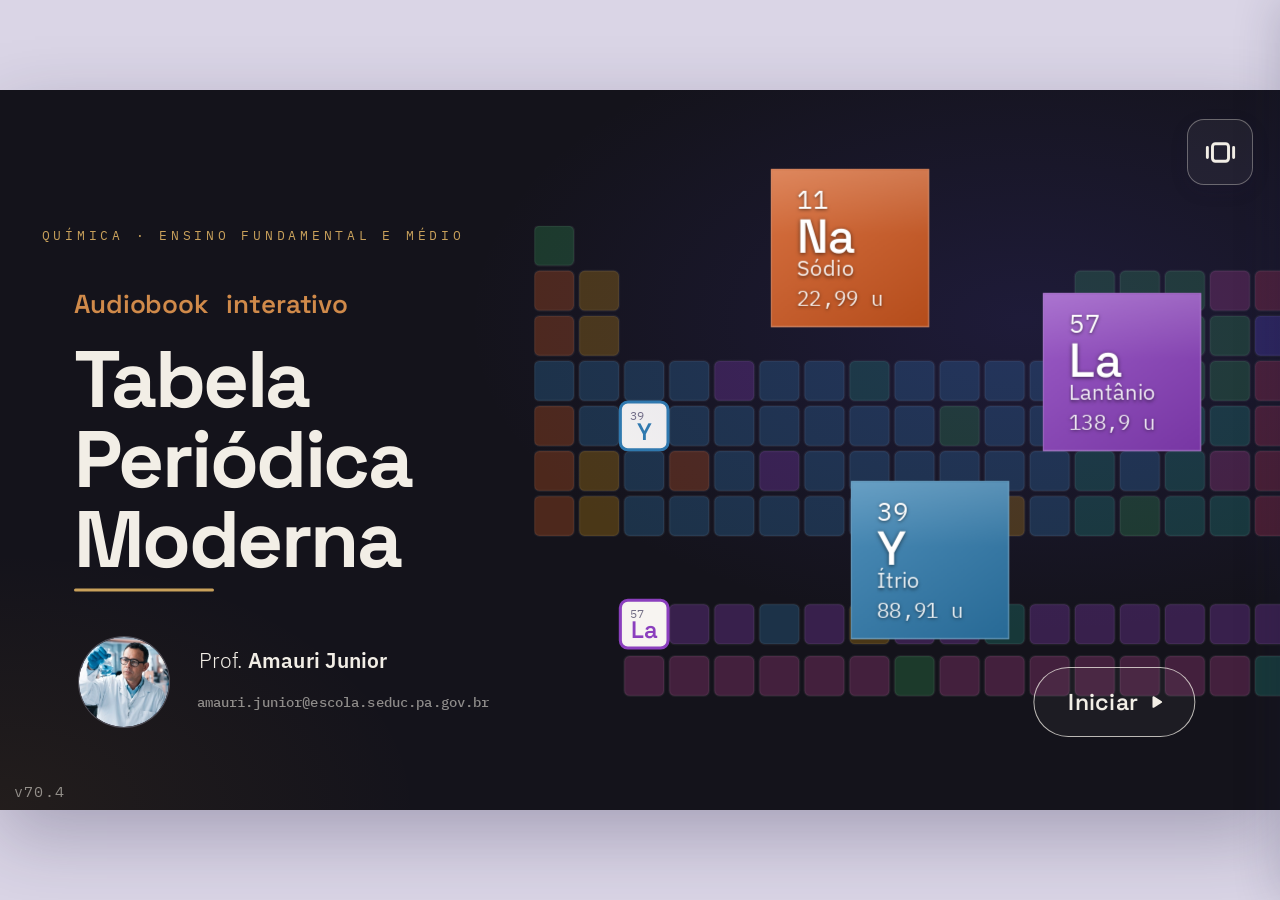
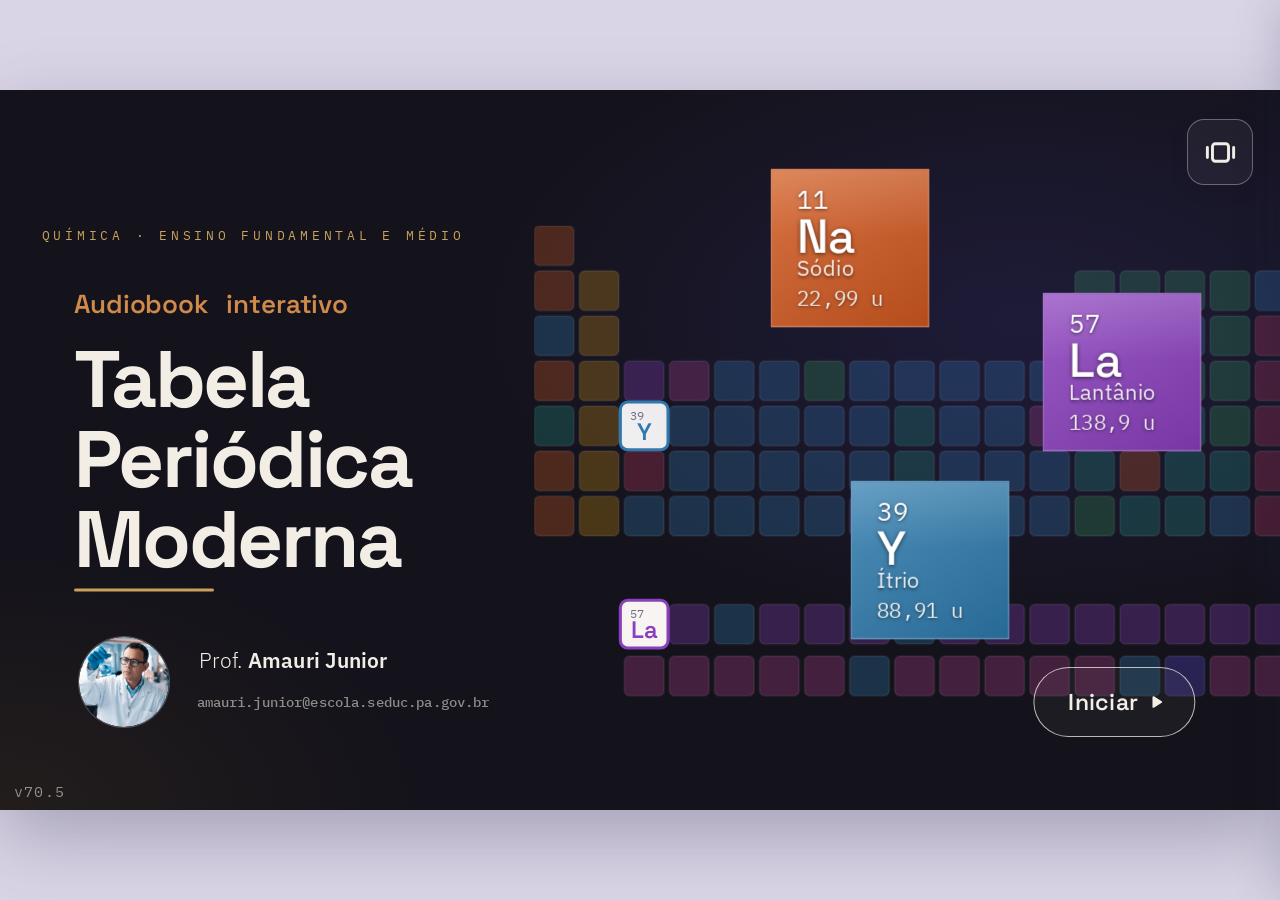
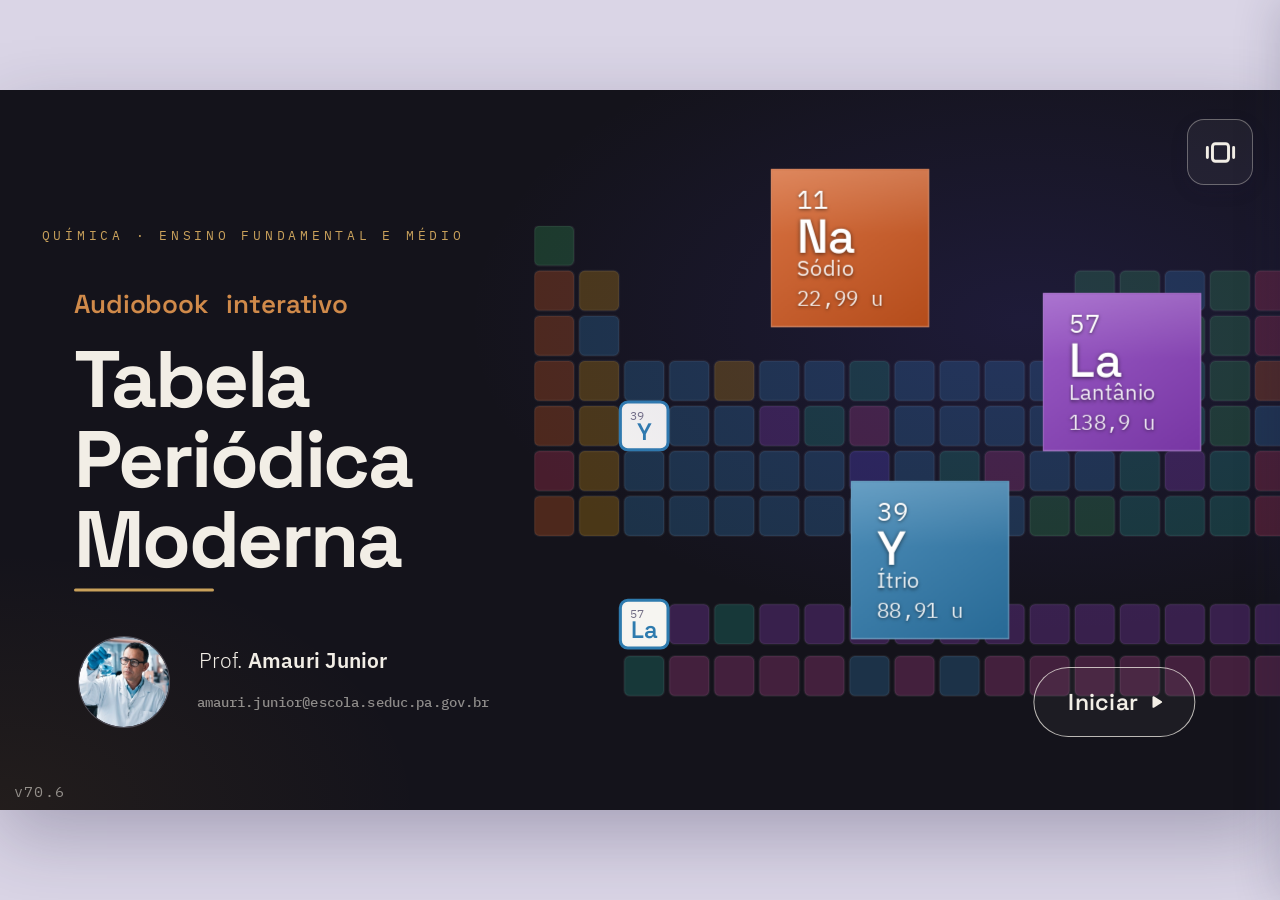
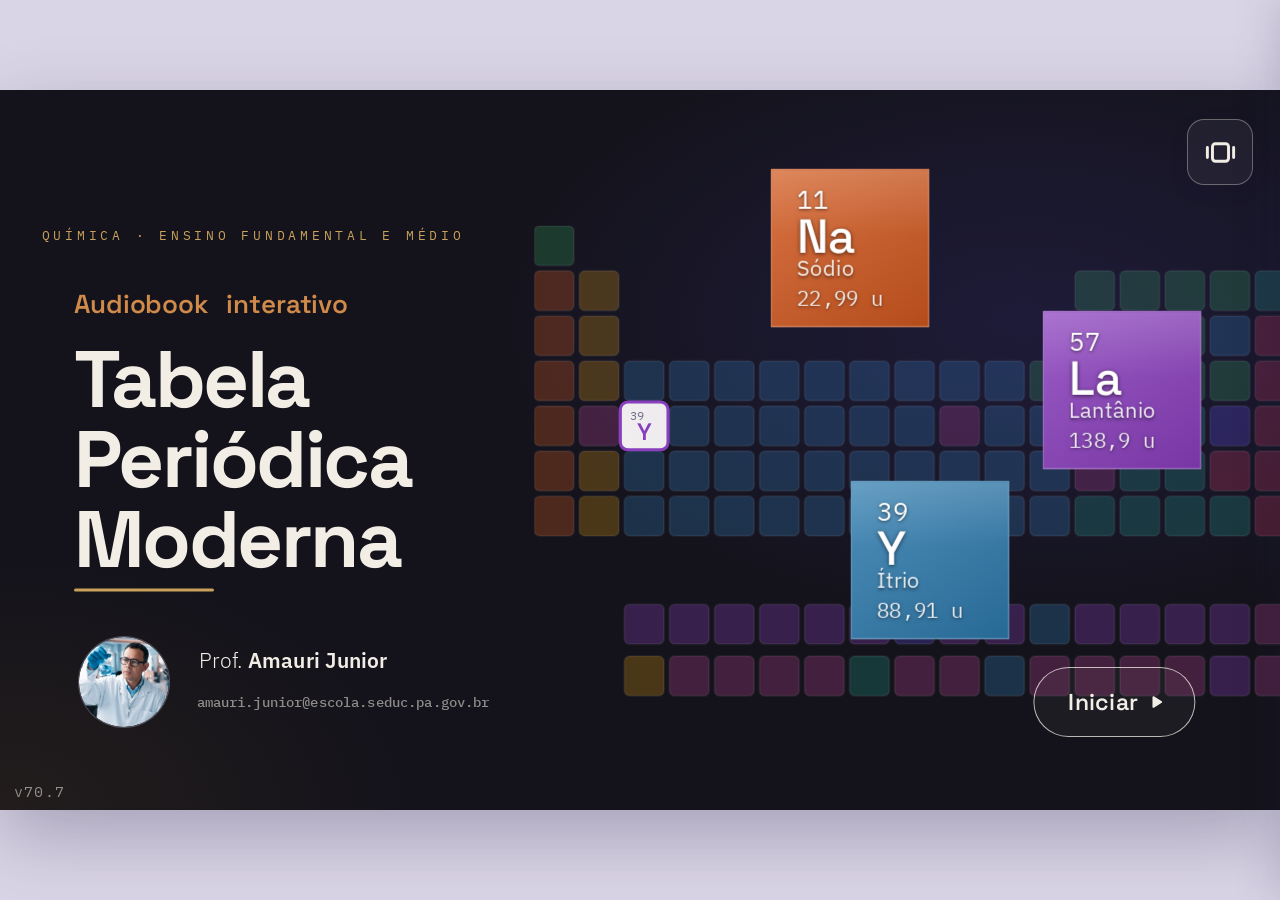
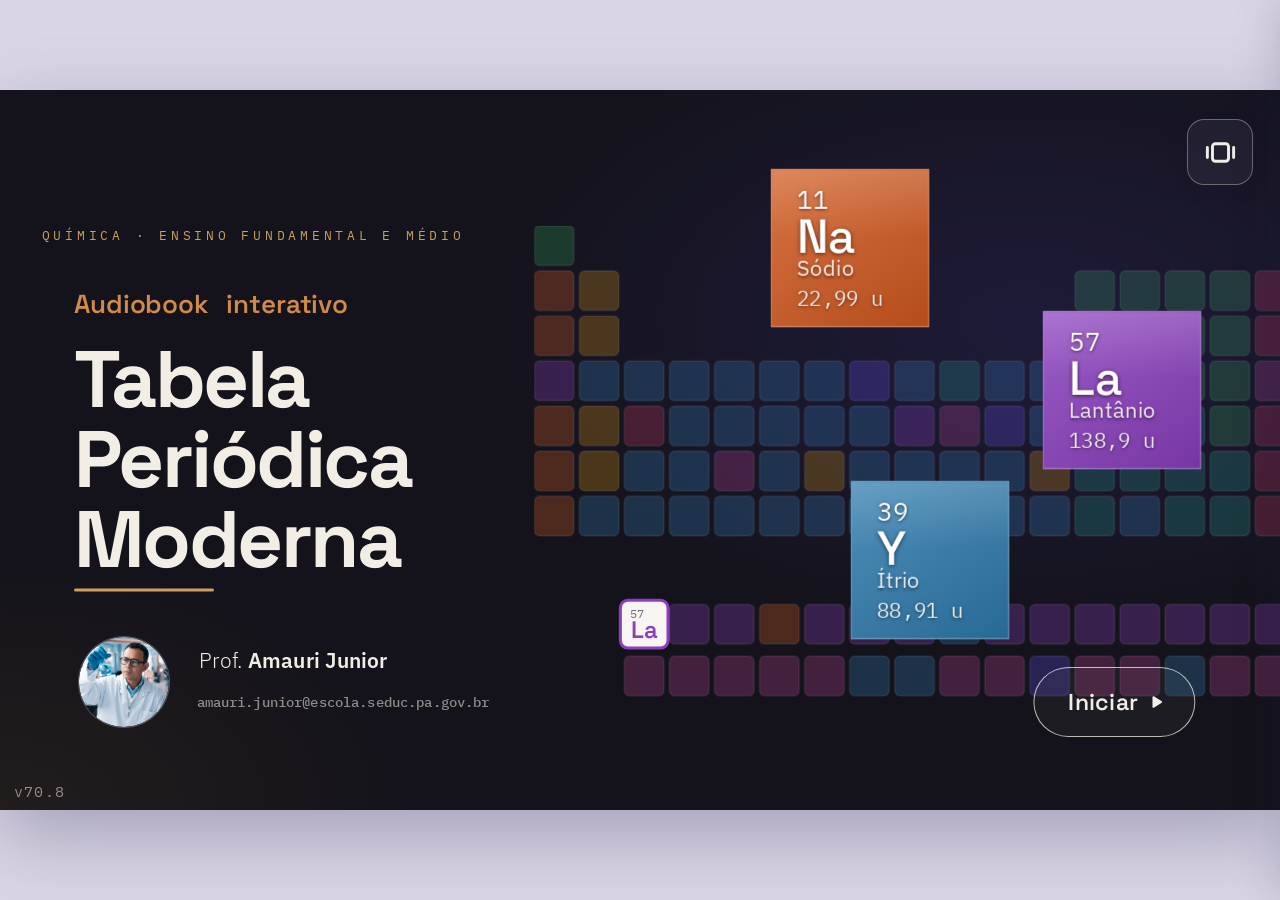
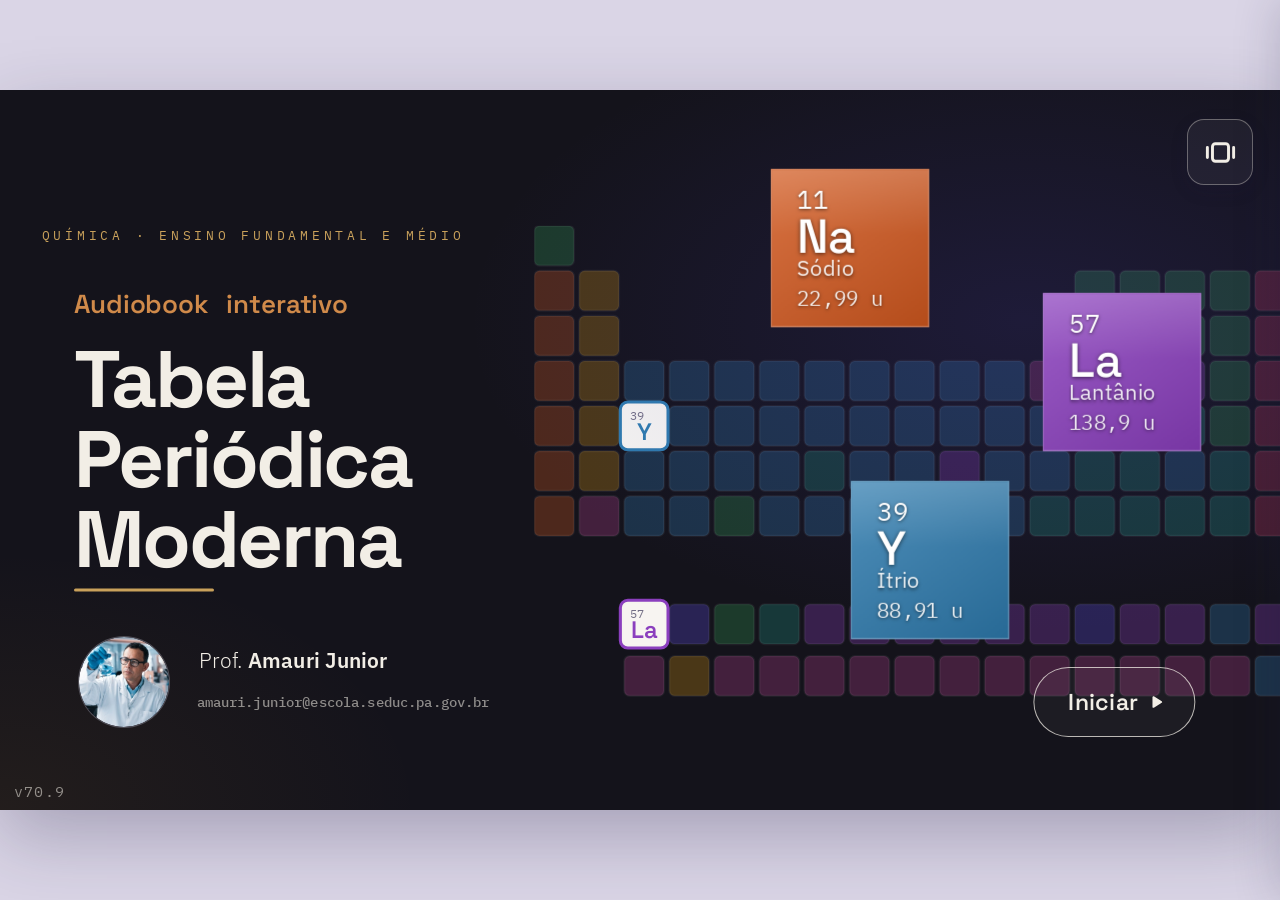
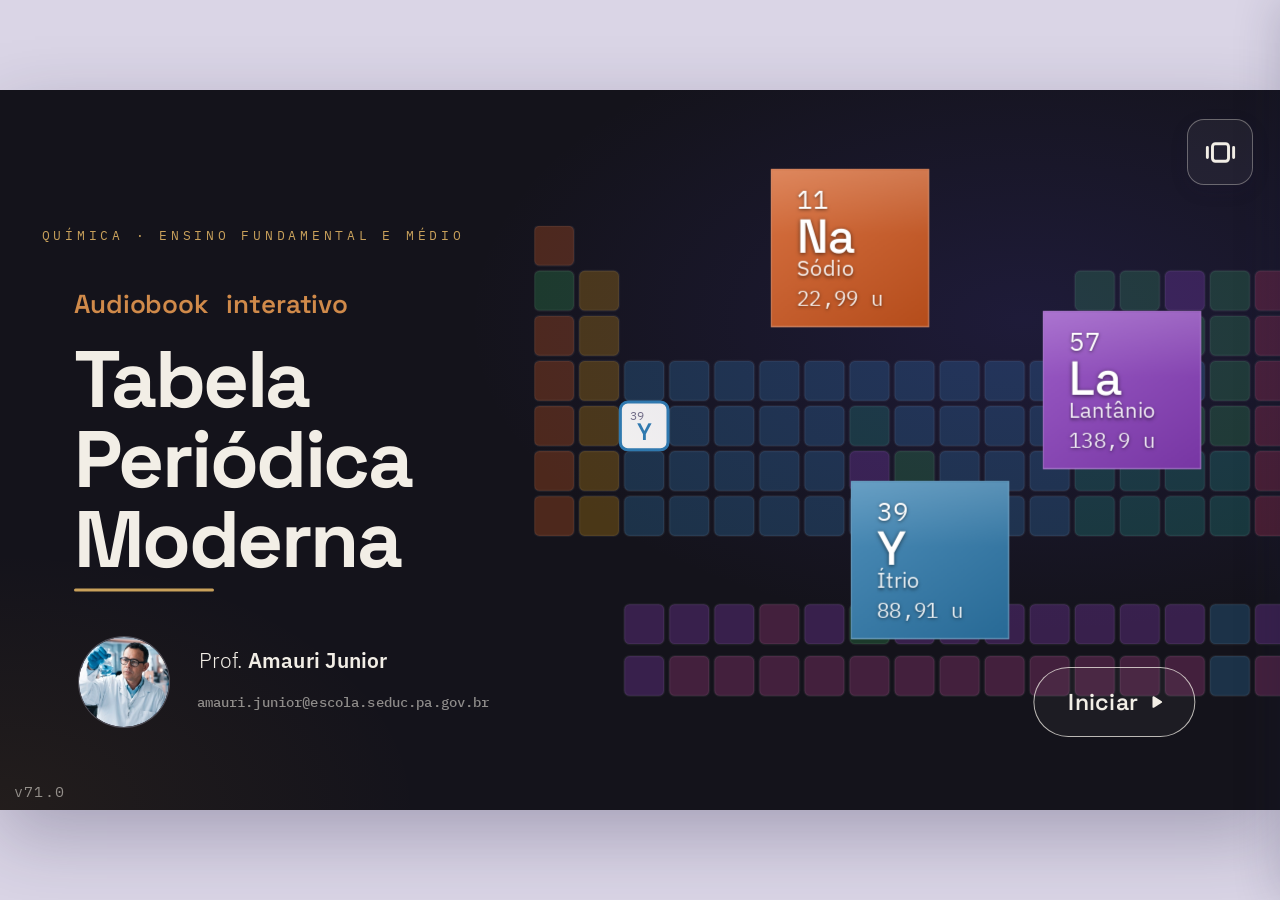
